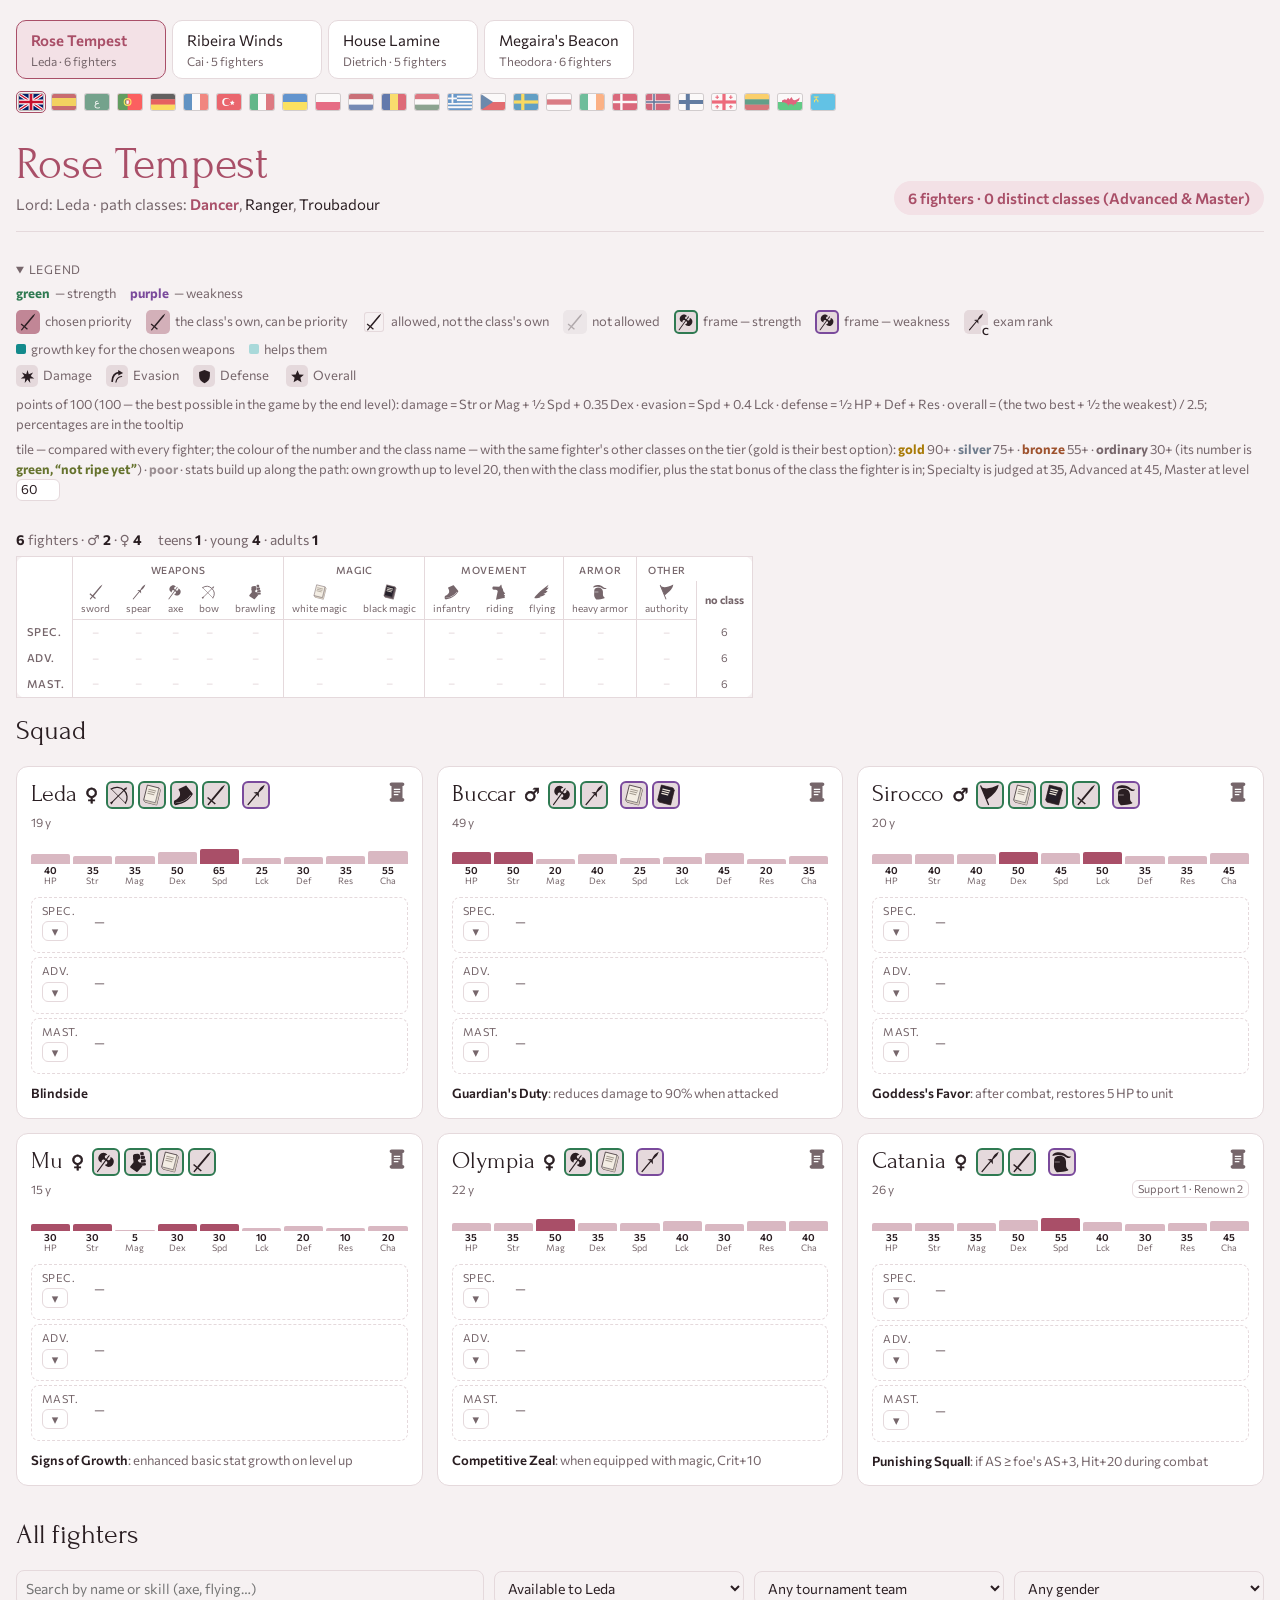
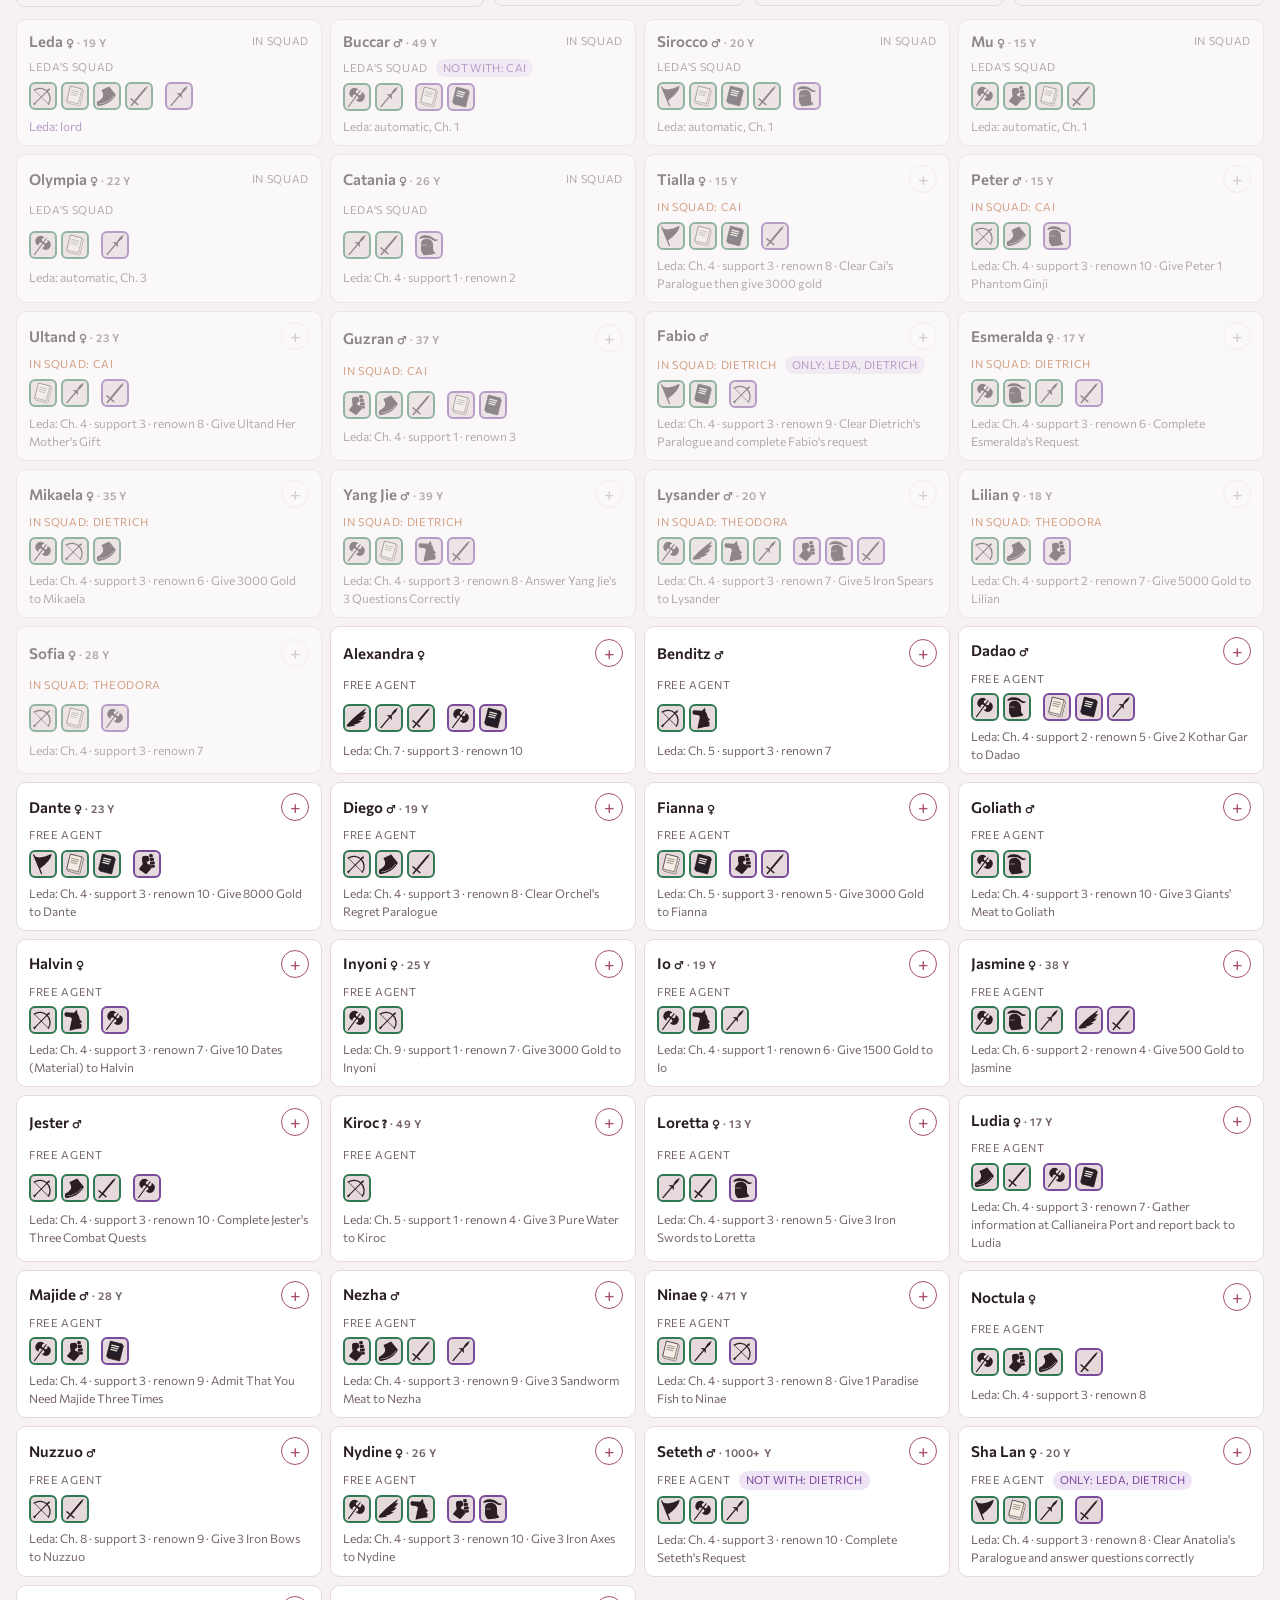
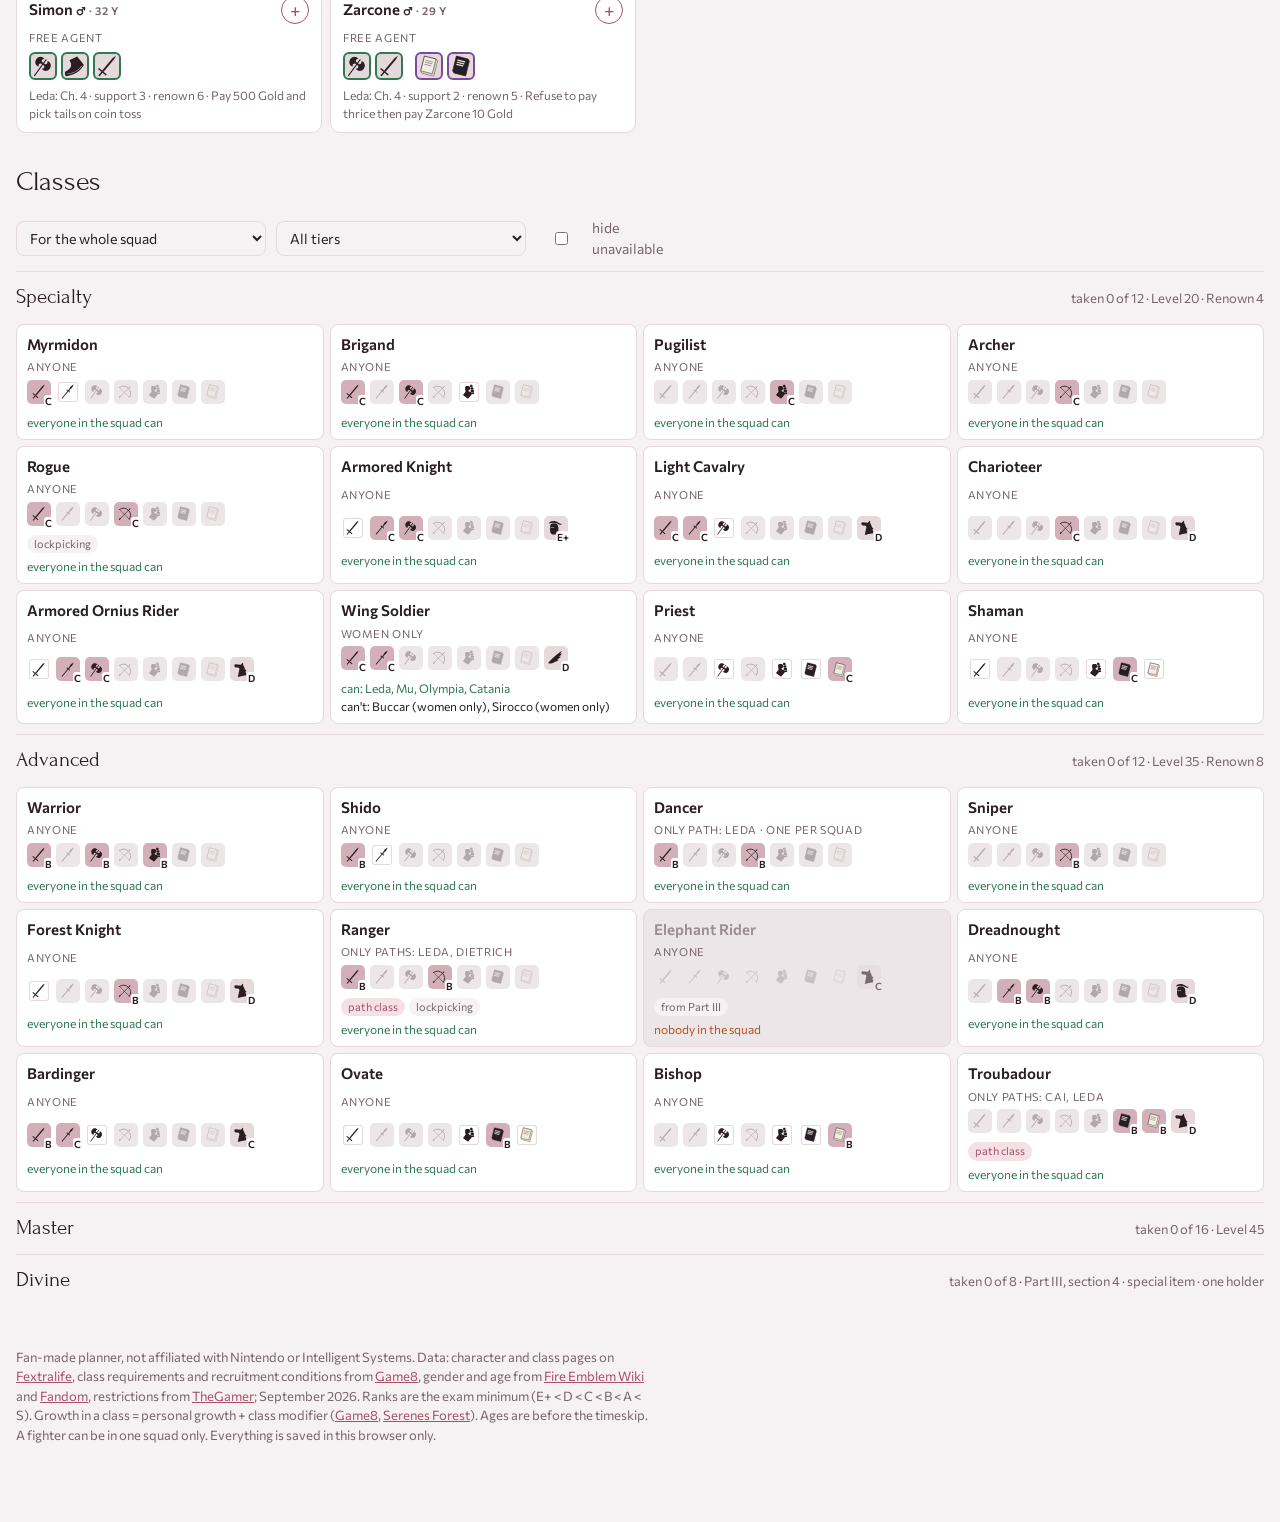
==== index.html @ f5171e79 "Fire Emblem: Fortune's Weave planner Single-page fan planner for squads, class paths and skills.  - " ====
<!doctype html>
<html lang="en">
<head>
<meta charset="utf-8">
<meta name="viewport" content="width=device-width, initial-scale=1">
<title>Heroic Games · squad planner</title>
<meta name="description" content="Fan-made squad and class planner for Fire Emblem: Fortune's Weave — four lords' squads, recruitment conditions, class paths, skill ranks and growth rates.">
<link rel="preconnect" href="https://fonts.googleapis.com">
<link rel="preconnect" href="https://fonts.gstatic.com" crossorigin>
<link rel="stylesheet" href="https://fonts.googleapis.com/css2?family=Forum&family=Commissioner:wght@400;500;600&display=swap">
<style>
:root{
  color-scheme:light;
  --ground:#F6F1F2; --surface:#FFFFFF; --ink:#2A1E22; --muted:#76666B; --line:#E5D9DC;
  --accent:#A94F68; --accent-soft:#F3E1E6; --plus:#2F7A52; --plus-soft:#E2F1E8;
  --minus:#7A4A9C; --minus-soft:#EEE4F5; --warn:#B4541E; --warn-soft:#FBE9DE; --bar:#D9B8C2;
  --block:#9A8E92; --block-soft:#ECE6E8; --rel:#138A8C; --rel-soft:#A9D9DA; --gold:#A87A06; --silver:#6F7C8C; --bronze:#9E522E; --unripe:#66732E;
  --display:"Forum","Palatino Linotype",Georgia,serif;
  --body:"Commissioner","Segoe UI",system-ui,sans-serif;
}
@media (prefers-color-scheme: dark){
  :root{
    color-scheme:dark;
    --ground:#1A1417; --surface:#241C20; --ink:#F1E7EA; --muted:#A8979C; --line:#3A2E33;
    --accent:#DC8CA2; --accent-soft:#3A2530; --plus:#7FCB9D; --plus-soft:#1F3328;
    --minus:#C39BE3; --minus-soft:#2F2438; --warn:#F0A172; --warn-soft:#3A2519; --bar:#6E4655;
    --block:#6F6468; --block-soft:#211A1D; --rel:#5FCFCD; --rel-soft:#2C6667; --gold:#EAC45A; --silver:#C4CEDA; --bronze:#D98A63; --unripe:#9CA65A;
  }
}
/* lord colours: Rose Tempest rose, Ribeira Winds blue, House Lamine black-grey, Megaira's Beacon gold */
body[data-lord="cai"]{--accent:#3F6FA8;--accent-soft:#E0EAF5;--bar:#B7CAE2}
body[data-lord="die"]{--accent:#4A4A55;--accent-soft:#E6E4E8;--bar:#C3C0C8}
body[data-lord="the"]{--accent:#A67A1A;--accent-soft:#F6ECD6;--bar:#E3CD98}
@media (prefers-color-scheme: dark){
  body[data-lord="cai"]{--accent:#8DB4E6;--accent-soft:#1E2B3B;--bar:#3F5878}
  body[data-lord="die"]{--accent:#C8C4D2;--accent-soft:#2A282F;--bar:#55525E}
  body[data-lord="the"]{--accent:#E5C06A;--accent-soft:#352B17;--bar:#6E5A2C}
}
*{box-sizing:border-box}
body{margin:0;background:var(--ground);color:var(--ink);font-family:var(--body);font-size:15px;line-height:1.5}
.wrap{max-width:1600px;margin:0 auto;padding-inline:16px;padding-block:20px 64px;display:grid;gap:28px}
.topbar{display:flex;justify-content:space-between;align-items:flex-start;gap:12px;flex-wrap:wrap}
/* language: one flag per language, the current one framed */
.lang{display:flex;flex-wrap:wrap;gap:3px;justify-content:flex-end}
@media (max-width:600px){.lang{justify-content:flex-start}}
.lang button{padding:2px;border:1.5px solid transparent;border-radius:5px;background:transparent;line-height:0;opacity:.6}
.lang button:hover{opacity:1}
.lang button.on{border-color:var(--accent);opacity:1}
.lang svg{width:24px;height:16px;display:block;border-radius:2px;box-shadow:0 0 0 1px rgba(0,0,0,.25)}
.tabs{display:flex;flex-wrap:wrap;gap:6px}
.tabs button{display:grid;gap:0;text-align:left;padding:8px 14px;border-radius:10px;min-width:150px}
.tabs button small{color:var(--muted);font-size:12px}
.tabs button.on{border-color:var(--accent);background:var(--accent-soft)}
.tabs button.on span{color:var(--accent);font-weight:600}
header{display:flex;flex-wrap:wrap;align-items:flex-end;justify-content:space-between;gap:16px;border-bottom:1px solid var(--line);padding-bottom:16px}
h1{font-family:var(--display);font-weight:400;font-size:46px;line-height:1;margin:0;color:var(--accent)}
.sub{color:var(--muted);margin:6px 0 0}
h2{font-family:var(--display);font-weight:400;font-size:28px;margin:0 0 14px}
.meter{font-variant-numeric:tabular-nums;font-weight:600;padding:6px 14px;border-radius:999px;background:var(--accent-soft);color:var(--accent)}
button{font:inherit;cursor:pointer;border-radius:8px;border:1px solid var(--line);background:var(--surface);color:var(--ink);padding:6px 12px}
button:hover{border-color:var(--accent)}
button:disabled{cursor:default;opacity:.55}
button.ghost{border-color:transparent;background:transparent;color:var(--muted);padding:2px 6px}
button:focus-visible,input:focus-visible,select:focus-visible,summary:focus-visible,[data-main]:focus-visible{outline:2px solid var(--accent);outline-offset:2px}
input,select{font:inherit;font-size:14px;color:var(--ink);background:var(--ground);border:1px solid var(--line);border-radius:8px;padding:7px 9px;width:100%}
svg.ic{width:16px;height:16px;flex:none;vertical-align:-3px;fill:currentColor}
.legend{font-size:13px;color:var(--muted)} .legend .lg{display:flex;flex-wrap:wrap;gap:6px 14px;margin-top:6px}
.legend summary{cursor:pointer;font-size:12px;letter-spacing:.06em;text-transform:uppercase;width:max-content}
.legend span{display:inline-flex;align-items:center;gap:5px}
.legend span.ln{display:block;flex-basis:100%}
/* tooltip card: short lines, the first one is the headline */
.tip{position:fixed;z-index:50;max-width:250px;padding:8px 11px;border-radius:9px;background:var(--surface);color:var(--ink);
  border:1px solid var(--line);box-shadow:0 8px 24px rgba(0,0,0,.35);font-size:12px;line-height:1.45;white-space:pre-line;pointer-events:none}
.tip::first-line{font-weight:600}
.legend{--host:var(--ground)} #endLv{width:3.4em;padding:0 4px;font:inherit;color:var(--ink);background:var(--surface);border:1px solid var(--line);border-radius:6px} .legend span.lt{display:flex;flex-wrap:wrap;gap:8px 14px}

/* up to four cards a row on a wide screen, fewer as it narrows */
.team{display:grid;grid-template-columns:repeat(auto-fill,minmax(max(320px,calc((100% - 42px)/4)),1fr));gap:14px}
.card{background:var(--surface);border:1px solid var(--line);border-radius:12px;padding:14px;display:grid;gap:10px;align-content:start}
.card.dup,.card.bad{border-color:var(--warn)}
.c-name{font-family:var(--display);font-size:24px;line-height:1.1}
.c-meta{display:flex;flex-wrap:wrap;align-items:center;gap:8px}
.tag{font-size:11px;letter-spacing:.06em;text-transform:uppercase;color:var(--muted)}
.tag.lock{color:var(--warn)}
.tag.uniq{color:var(--minus);background:var(--minus-soft);padding:1px 7px;border-radius:999px;letter-spacing:.03em}
.sx{display:inline-flex;border:1px solid var(--line);border-radius:999px;overflow:hidden}
.sx button{border:0;border-radius:0;padding:1px 9px;font-size:13px;background:transparent;color:var(--muted)}
.sx button.on{background:var(--accent-soft);color:var(--accent);font-weight:600}
.chips{display:flex;flex-wrap:wrap;gap:4px}
.chip{display:inline-flex;align-items:center;gap:4px;font-size:12px;padding:2px 8px;border-radius:999px}
.chip.p{background:var(--plus-soft);color:var(--plus)}
.chip.m{background:var(--minus-soft);color:var(--minus)}
.chip.n{background:var(--ground);color:var(--muted)}
.c-top{display:flex;justify-content:space-between;align-items:flex-start;gap:8px}
.c-line{display:flex;flex-wrap:wrap;align-items:baseline;gap:4px 8px;min-width:0}
.c-sx{font-size:18px;line-height:1;font-weight:700;-webkit-text-stroke:.6px currentColor;color:var(--ink)}
.c-age{font-size:12px;color:var(--muted);font-variant-numeric:tabular-nums}
.c-right{display:flex;align-items:center;gap:8px;flex:none}
button.round{width:28px;height:28px;padding:0;border-radius:50%;font-size:18px;line-height:1;display:inline-grid;place-items:center;flex:none;color:var(--muted)}
button.round:hover:not(:disabled){color:var(--accent)}
button.round.add{color:var(--accent);border-color:var(--accent)}
.c-rec{font-size:11px;color:var(--muted);font-variant-numeric:tabular-nums;border:1px solid var(--line);border-radius:6px;padding:0 5px;cursor:help;white-space:nowrap}
/* second head line: age (and home squad) on the left, what recruiting takes on the right */
.c-sub{display:flex;flex-wrap:wrap;align-items:center;gap:4px 8px;margin-top:-6px;min-height:18px}
.c-sub .c-rec{margin-inline-start:auto}
[dir=rtl] .topbar{direction:ltr} [dir=rtl] .topbar .tabs button{unicode-bidi:plaintext}

.tstats{display:grid;gap:6px;margin-bottom:12px;font-size:14px;color:var(--muted)}
.tstats b{color:var(--ink);font-variant-numeric:tabular-nums}
.ts-head{display:flex;flex-wrap:wrap;gap:4px 16px}
.ts-tbl{overflow-x:auto}
.ts-tbl table{border-collapse:collapse;font-size:13px;font-variant-numeric:tabular-nums;background:var(--surface);border:1px solid var(--line);border-radius:10px}
.ts-tbl th,.ts-tbl td{padding:3px 8px;text-align:center;white-space:nowrap}
.ts-tbl th.gh{font-size:10px;letter-spacing:.06em;text-transform:uppercase;font-weight:500;color:var(--muted);border-left:1px solid var(--line);padding-top:6px}
.ts-tbl th.sk-h{font-weight:400;font-size:11px;color:var(--muted);border-bottom:1px solid var(--line)}
.ts-tbl th.sk-h span{display:block;font-size:10px}
.ts-tbl .gs{border-left:1px solid var(--line)}
.ts-tbl th.st{text-align:left;font-size:11px;letter-spacing:.04em;text-transform:uppercase;font-weight:500;color:var(--muted);padding-left:10px}
.ts-tbl td b{color:var(--ink);font-size:14px}
.ts-tbl td .pr{color:var(--accent);font-weight:600;font-size:14px}
.ts-tbl td.z{color:var(--line)}
.ts-tbl .nc{border-left:1px solid var(--line);font-size:11px;color:var(--muted)}

/* skill tiles: the fill is what the class does with the weapon (priority / allowed / not allowed),
   the frame is the fighter's own leaning (strength / weakness), the corner badge is the exam rank */
.sk-t{position:relative;width:24px;height:24px;flex:none;box-sizing:border-box;border:2px solid transparent;border-radius:5px;
  background:var(--line);color:var(--ink);display:inline-flex;align-items:center;justify-content:center}
.sk-t svg.ic{width:18px;height:18px;vertical-align:0}
.sk-t.own{background:color-mix(in srgb,var(--accent) 30%,var(--line))}
.sk-t.pr{background:color-mix(in srgb,var(--accent) 60%,var(--line))}
.sk-t.na{background:var(--block-soft)}
/* allowed but not the class's own: an empty tile, only a thin outline (unless a leaning frame is already there) */
.sk-t.al{background:transparent}
.sk-t.al:not(.up):not(.dn){box-shadow:inset 0 0 0 1px var(--line)}
.sk-t.na svg.ic{opacity:.3}
.sk-t.up{border-color:var(--plus)} .sk-t.dn{border-color:var(--minus)}
/* a leaning the class can't use anyway: keep the frame, but quiet */
.sk-t.na.up{border-color:color-mix(in srgb,var(--plus) 35%,transparent)}
.sk-t.na.dn{border-color:color-mix(in srgb,var(--minus) 35%,transparent)}
/* the fighter's leanings in the card head: large tiles, no words (the tooltip names them) */
.c-apt{display:inline-flex;align-items:center;gap:4px;flex-wrap:nowrap;align-self:center}
.c-apt .sk-t{width:28px;height:28px;border-radius:6px}
.c-apt .sk-t svg.ic{width:22px;height:22px}
.c-apt i.gap{width:4px}
.c-apt.none{font-size:12px;color:var(--muted)}
.c-story{display:inline-flex;color:var(--muted);cursor:help} .c-story svg{width:22px;height:22px;fill:currentColor}
.sxb{font-weight:700;-webkit-text-stroke:.4px currentColor;color:var(--ink);letter-spacing:0}
.sk-t[data-main]{cursor:pointer}
.sk-t[data-main]:hover{filter:brightness(1.15)}
.sk-r{position:absolute;right:-4px;bottom:-5px;padding:0 1px;border-radius:3px;background:var(--host,var(--surface));
  color:var(--ink);font:600 10px/12px var(--body);font-style:normal;font-variant-numeric:tabular-nums}
.path{display:grid;gap:4px}
button.clear-all{justify-self:end;font-size:12px;margin-top:-4px}
button.clear-all:hover{color:var(--warn)}
.stage{background:var(--ground);border-radius:8px;padding:5px 6px 5px 10px}
.stage.empty{background:transparent;border:1px dashed var(--line)}
.stage.open{outline:1px solid var(--accent)}
.stage.clash{background:var(--warn-soft);outline:1px solid var(--warn)}
.stage.clash .st-note .warn{font-weight:600}
.st-row{display:grid;grid-template-columns:44px 1fr;align-items:center;gap:8px;min-height:28px}
.st-l{display:grid;justify-items:start;gap:2px}
.st-t{font-size:11px;letter-spacing:.04em;text-transform:uppercase;color:var(--muted);cursor:help}
.st-v{display:flex;flex-wrap:wrap;align-items:baseline;gap:2px 10px;min-width:0;font-size:14px}
.st-v b{font-weight:600}
.st-v .req{flex-basis:100%;margin-top:3px}
.st-v .muted{color:var(--muted)}
button.pick{width:26px;height:20px;padding:0;border-radius:6px;display:grid;place-items:center;font-size:13px;color:var(--muted);transition:transform .15s}
.stage.open button.pick{transform:rotate(180deg);color:var(--accent);border-color:var(--accent)}
.st-note{padding-left:52px;display:grid;gap:2px;font-size:12px}
.st-note .rs i{font-size:10px}
.drawer{margin-top:6px;max-height:320px;overflow-y:auto;display:grid;gap:3px;padding-right:2px;animation:slide .15s ease-out}
@keyframes slide{from{opacity:0;transform:translateY(-4px)}to{opacity:1;transform:none}}
@media (prefers-reduced-motion: reduce){.drawer{animation:none}button.pick{transition:none}}
.opt{display:grid;grid-template-columns:1fr auto;gap:0 8px;text-align:left;padding:5px 8px;border-radius:6px;font-size:13px;background:var(--surface)}
.opt .o-n{font-weight:600}
.opt .o-r{grid-column:1/-1;margin-top:5px}
.opt .o-x{grid-column:1/-1;font-size:11px}
.opt.weak .o-n{color:var(--minus)}
.opt.rec{border-color:var(--plus);background:var(--plus-soft)}
.opt.rec .o-n{color:var(--plus)}
.opt.rec .o-n::after{content:"  ★";font-size:11px}
.rec-h{font-size:11px;color:var(--plus);padding:0 2px 2px}
.opt.taken{opacity:.55}
.opt:disabled{cursor:not-allowed}
.opt.on{border-color:var(--accent);background:var(--accent-soft)}
/* main damage stat growth in the class: ≤40% dimmed but selectable, ≥65% gold name */
/* five levels of a rating: gold, silver, bronze, ordinary (no class), poor */
.stage.rb-gold .st-v > b,.opt.rb-gold .o-n{color:var(--gold)}
.stage.rb-silver .st-v > b,.opt.rb-silver .o-n{color:var(--silver)}
.stage.rb-bronze .st-v > b,.opt.rb-bronze .o-n{color:var(--bronze)}
.stage.rb-poor .st-v > b,.opt.rb-poor .o-n{color:var(--block)}
.stage.rb-ord .st-v > b,.opt.rb-ord .o-n{color:var(--unripe)}
.opt.rb-gold{box-shadow:inset 3px 0 0 var(--gold)} .opt.rb-silver{box-shadow:inset 3px 0 0 var(--silver)} .opt.rb-bronze{box-shadow:inset 3px 0 0 var(--bronze)}
/* rating tiles: damage, evasion, defense, overall; the number sits in the corner like a skill rank */
.rt{display:inline-flex;align-items:center;gap:7px;padding:0 6px 5px 0;align-self:center}
.rt-t{position:relative;width:22px;height:22px;flex:none;border-radius:5px;background:var(--line);color:var(--ink);display:inline-flex;align-items:center;justify-content:center}
.rt-t svg{width:15px;height:15px;fill:currentColor}
.rt-t.rt-o{margin-left:3px}
.rt-t.rb-gold{background:color-mix(in srgb,var(--gold) 45%,var(--line))}
.rt-t.rb-silver{background:color-mix(in srgb,var(--silver) 40%,var(--line))}
.rt-t.rb-bronze{background:color-mix(in srgb,var(--bronze) 45%,var(--line))}
.rt-t.rb-poor{background:var(--block-soft)} .rt-t.rb-poor svg{opacity:.35}
.sk-r.pb-gold{color:var(--gold)} .sk-r.pb-silver{color:var(--silver)}
/* an ordinary number is swamp green — "not ripe yet" — so it can't be taken for silver */
.sk-r.pb-ord{color:var(--unripe)} .sk-r.pb-bronze{color:var(--bronze)} .sk-r.pb-poor{color:var(--block)}
.rt.sm .rt-t{width:19px;height:19px} .rt.sm .rt-t svg{width:13px;height:13px} .rt.sm{gap:6px}
.opt.clear{color:var(--muted);grid-template-columns:1fr}
.prog{display:grid;gap:6px}
.sk{display:grid;grid-template-columns:108px 1fr 22px;align-items:end;gap:8px;font-size:13px}
.sk-n{display:inline-flex;align-items:center;gap:4px;white-space:nowrap;padding-bottom:2px}
.sk.p .sk-n,.sk.p .sk-g{color:var(--plus)} .sk.m .sk-n,.sk.m .sk-g{color:var(--minus)}
.sk-g{text-align:center;font-weight:600;padding-bottom:2px}
.track{display:grid;grid-template-columns:repeat(6,minmax(0,1fr));gap:2px}
.seg{position:relative;display:grid;grid-template-rows:12px 6px 12px;text-align:center}
.seg::before{content:"";grid-row:2;background:var(--line);border-radius:2px}
.seg.on::before{background:var(--accent)}
.sk.m .seg.on::before{background:var(--minus)}
.seg em{grid-row:1;font-style:normal;font-size:9px;line-height:12px;color:var(--ink);white-space:nowrap;overflow:visible}
.seg i{grid-row:3;font-style:normal;font-size:9px;line-height:12px;color:var(--muted)}
.ability{font-size:13px;color:var(--muted)}
.ability b{color:var(--ink);font-weight:600}
.fit{font-size:13px;display:grid;gap:2px}
.good{color:var(--plus)} .warn{color:var(--warn)}
.grow{display:grid;grid-template-columns:repeat(9,1fr);gap:3px;align-items:end;height:46px}
.g{display:grid;grid-template-rows:1fr auto;height:100%;text-align:center;font-size:9px;line-height:1.2;color:var(--muted);font-variant-numeric:tabular-nums}
.g i{display:block;align-self:end;background:var(--bar);border-radius:2px 2px 0 0}
.g i.hi{background:var(--accent)}
/* growth stats that matter for the chosen weapons: direct teal, indirect pale teal (teal is no lord's colour) */
.g i.rd{background:var(--rel)} .g i.ri{background:var(--rel-soft)}
.g.gd span{color:var(--rel)} .g.gd span b{color:var(--rel)}
.legend i.sw-rd,.legend i.sw-ri{display:inline-block;width:10px;height:10px;border-radius:2px}
.legend i.sw-rd{background:var(--rel)} .legend i.sw-ri{background:var(--rel-soft)}
.g span b{display:block;font-weight:600;color:var(--ink);font-size:10px}
.grow.cg{height:38px;margin-top:6px}
.g em{display:block;font-style:normal;font-size:9px;color:var(--muted)}
.g em.up{color:var(--plus)} .g em.dn{color:var(--minus)}
.lbl{font-size:11px;letter-spacing:.06em;text-transform:uppercase;color:var(--muted)}

.tools{display:flex;flex-wrap:wrap;gap:10px;margin-bottom:12px;align-items:center}
.tools input{flex:1 1 220px;width:auto}
.tools select{flex:0 1 250px;width:auto}
.tools label{display:inline-flex;align-items:center;gap:6px;font-size:14px;color:var(--muted);cursor:pointer}
.tools label input{width:auto}
.pool{display:grid;grid-template-columns:repeat(auto-fill,minmax(270px,1fr));gap:8px}
.row{background:var(--surface);border:1px solid var(--line);border-radius:10px;padding:10px 12px;display:grid;gap:6px}
.row.in{opacity:.5}
.r-head{display:flex;justify-content:space-between;align-items:center;gap:8px}
.r-name{font-weight:600}
.join{font-size:12px;color:var(--muted)}
.join.no{color:var(--minus)}

details.tier{border-top:1px solid var(--line);padding-block:10px}
details.tier summary{cursor:pointer;display:flex;justify-content:space-between;gap:12px;flex-wrap:wrap;align-items:baseline}
details.tier summary b{font-family:var(--display);font-weight:400;font-size:21px}
details.tier summary span{color:var(--muted);font-size:13px;font-variant-numeric:tabular-nums}
.cls{display:grid;grid-template-columns:repeat(auto-fill,minmax(260px,1fr));gap:6px;margin-top:10px}
.cl{border:1px solid var(--line);border-radius:8px;padding:8px 10px;display:grid;gap:4px;background:var(--surface)}
.cl.used{border-color:var(--accent);background:var(--accent-soft)}
.cl.st-block{background:var(--block-soft);color:var(--block)}
.cl.st-block .req{opacity:.6}
.cl .t{font-weight:600}
/* a tile row always stays on one line: tiles shrink a little when the row is narrow */
.req{display:grid;grid-auto-flow:column;grid-auto-columns:minmax(0,24px);justify-content:start;align-items:center;gap:5px;
  padding:0 5px 5px 0;min-width:0;box-sizing:border-box}
.req .sk-t{width:100%;height:auto;min-width:0;min-height:0;aspect-ratio:1}
/* the icon is placed against the tile box itself, so its size never depends on the row layout */
.req .sk-t svg.ic{position:absolute;inset:0;margin:auto;width:76%;height:76%}
.stage{--host:var(--ground)} .cl,.opt{--host:var(--surface)} .cl.used,.opt.on{--host:var(--accent-soft)}
.cl.st-block{--host:var(--block-soft)} .opt.rec{--host:var(--plus-soft)}
.rs{display:flex;flex-wrap:wrap;gap:4px}
.rs i{font-style:normal;font-size:11px;padding:1px 7px;border-radius:999px;background:var(--warn-soft);color:var(--warn)}
.rs i.soft{background:var(--ground);color:var(--muted)}
.rs i.mine{background:var(--accent-soft);color:var(--accent)}
.sub .rc-ex{color:var(--accent);font-weight:600}
.sub .rc-un{color:var(--ink)}
.cl .who{font-size:12px;color:var(--accent);font-weight:600}
.cl .why{font-size:12px}
.src{color:var(--muted);font-size:13px;max-width:80ch}
.src a{color:var(--accent)}
</style>
</head>
<body data-lord="leda">
<svg width="0" height="0" style="position:absolute" aria-hidden="true"><symbol id="i-sw" viewBox="0 0 24 24"><path d="M 21.75 0.70 L 19.76 4.66 L 8.35 18.26 L 6.79 16.95 L 18.20 3.35Z M 3.33 14.06 L 11.79 21.15 L 10.71 22.44 L 2.25 15.35Z M 5.89 18.39 L 7.08 19.39 L 4.15 22.88 C 3.84 23.25 3.33 23.30 3.01 23.02 C 2.70 22.76 2.65 22.24 2.96 21.88Z"/></symbol><symbol id="i-sp" viewBox="0 0 24 24"><path d="M 21.56 0.70 C 20.87 2.66 20.09 4.54 19.00 5.84 C 17.91 7.14 16.69 8.02 15.56 8.98 L 14.45 8.05 C 15.20 6.77 15.86 5.42 16.95 4.11 C 18.04 2.81 19.77 1.72 21.56 0.70Z M 15.07 9.20 L 15.18 14.36 L 13.04 11.62Z M 14.33 8.57 L 9.23 9.36 L 12.30 10.99Z M 14.60 7.85 L 15.72 8.79 L 3.86 22.94 C 3.54 23.30 3.12 23.26 2.84 23.02 C 2.56 22.79 2.44 22.36 2.74 22.00Z"/></symbol><symbol id="i-ax" viewBox="0 0 24 24"><path d="M 13.99 6.05 L 14.90 6.71 L 3.17 22.86 C 2.97 23.15 2.61 23.20 2.35 23.03 C 2.11 22.84 2.05 22.48 2.26 22.20Z M 12.29 8.46 L 11.02 7.54 C 10.17 6.07 11.15 4.42 13.48 4.18 C 11.67 1.36 7.35 0.80 4.80 4.31 C 2.25 7.82 4.12 11.74 7.35 12.60 C 6.87 10.32 8.13 8.87 9.80 9.23 L 11.07 10.15Z M 13.13 9.08 L 14.40 9.99 C 16.07 10.35 17.33 8.91 16.85 6.62 C 20.08 7.47 21.95 11.41 19.40 14.92 C 16.86 18.43 12.54 17.87 10.73 15.05 C 13.05 14.81 14.03 13.16 13.18 11.68 L 11.91 10.76Z M 16.08 4.13 L 15.48 6.28 L 15.08 6.84 L 13.82 5.92 L 14.23 5.37Z"/></symbol><symbol id="i-bo" viewBox="0 0 24 24"><path d="M2.4 5.4A11.2 11.2 0 0 1 17.9 20.9" fill="none" stroke="currentColor" stroke-width="1.35" stroke-linecap="round"/><path d="M2.4 5.4L17.9 20.9" fill="none" stroke="currentColor" stroke-width="0.8" stroke-linecap="round"/><path d="M3.2 20.1L17.6 5.7" fill="none" stroke="currentColor" stroke-width="1.1"/><path d="M19.8 3.5L18.6 6.9L16.4 4.7Z M0.96 20.36L3.75 18.91L4.39 19.55L2.94 22.34Z"/></symbol><symbol id="i-br" viewBox="0 0 24 24"><path d="M 8.62 3.34 L 11.56 3.03 C 12.85 2.90 14.02 3.84 14.14 5.13 L 14.35 7.09 C 14.49 8.38 13.54 9.55 12.26 9.68 L 9.32 9.99 C 8.03 10.13 6.86 9.18 6.73 7.89 L 6.52 5.94 C 6.38 4.64 7.33 3.48 8.62 3.34Z"/><path d="M 6.68 7.50 L 11.58 6.98 L 11.86 9.72 C 12.07 11.68 13.15 12.56 14.52 12.41 L 15.88 12.27 L 16.28 15.98 L 16.93 16.51 L 11.80 22.39 C 11.37 22.93 10.68 23.00 10.14 22.56 L 3.86 18.28 C 3.32 17.84 3.25 17.16 3.69 16.62 L 7.20 12.39Z"/><path d="M 15.13 1.28 L 17.18 1.06 C 17.66 1.00 18.10 1.35 18.16 1.85 L 18.36 3.80 C 18.41 4.28 18.06 4.72 17.57 4.77 L 15.52 4.98 C 15.03 5.04 14.60 4.69 14.55 4.20 L 14.34 2.24 C 14.29 1.76 14.65 1.32 15.13 1.28Z M 15.58 5.57 L 18.51 5.27 C 18.99 5.22 19.43 5.57 19.48 6.05 L 19.65 7.62 C 19.70 8.10 19.35 8.54 18.86 8.59 L 15.92 8.90 C 15.44 8.95 15.01 8.59 14.95 8.11 L 14.79 6.55 C 14.74 6.06 15.10 5.62 15.58 5.57Z M 15.99 9.49 L 19.42 9.12 C 19.90 9.07 20.33 9.43 20.39 9.91 L 20.55 11.48 C 20.61 11.97 20.25 12.40 19.76 12.45 L 16.34 12.81 C 15.86 12.86 15.41 12.51 15.36 12.02 L 15.21 10.46 C 15.15 9.98 15.50 9.54 15.99 9.49Z M 16.21 13.42 L 19.63 13.06 C 20.11 13.01 20.55 13.36 20.61 13.84 L 20.70 14.83 C 20.75 15.31 20.40 15.75 19.92 15.80 L 16.49 16.16 C 16.01 16.20 15.57 15.85 15.52 15.37 L 15.41 14.39 C 15.36 13.91 15.72 13.47 16.21 13.42Z"/></symbol><symbol id="i-wm" viewBox="0 0 24 24"><path d="M6.97 1.16 L19.59 4.31 L21.04 6.73 L17.03 22.84 L4.41 19.69 L2.96 17.27 Z" fill="#F3EDE3" stroke="currentColor" stroke-width="0.8" stroke-linejoin="round"/><path d="M2.96 17.27 L15.57 20.41 L19.59 4.31 L21.04 6.73 L17.03 22.84 L4.41 19.69 Z" fill="#D6CCBF"/><path d="M2.96 17.27 L15.57 20.41 L19.59 4.31" fill="none" stroke="#5F5760" stroke-width="0.7" stroke-linejoin="round"/><path d="M8.53 5.66 L16.10 7.54 M7.97 7.91 L15.03 9.67 M7.41 10.17 L13.97 11.80" fill="none" stroke="#A39A8F" stroke-width="1.1" stroke-linecap="round"/></symbol><symbol id="i-bm" viewBox="0 0 24 24"><path d="M6.97 1.16 L19.59 4.31 L21.04 6.73 L17.03 22.84 L4.41 19.69 L2.96 17.27 Z" stroke="currentColor" stroke-width="0.8" stroke-linejoin="round"/><path d="M7.70 2.54 L18.30 5.18 L14.84 19.03 L4.25 16.39 Z" fill="#241F29" stroke="#241F29" stroke-width="0.4" stroke-linejoin="round"/><path d="M2.96 17.27 L15.57 20.41 L19.59 4.31" fill="none" stroke="#241F29" stroke-width="0.6" stroke-linejoin="round"/><path d="M8.53 5.66 L16.10 7.54 M7.97 7.91 L15.03 9.67 M7.41 10.17 L13.97 11.80" fill="none" stroke="#EDE6DA" stroke-width="1.3" stroke-linecap="round"/></symbol><symbol id="i-au" viewBox="0 0 24 24"><path d="M1.2 2.1 C1.1 1.6 1.5 1.3 1.9 1.3 C2.3 1.3 2.5 1.6 2.6 1.9 L11 22.2 C11.2 22.7 10.9 23.1 10.4 23.1 C10 23.1 9.8 22.9 9.7 22.6 Z"/><path d="M2.2 3.1 C6.2 5.7 12.4 5.5 21.4 0.9 C21 6.4 16.2 11.4 8.4 17.4 Z"/></symbol><symbol id="i-he" viewBox="0 0 24 24"><path fill-rule="evenodd" d="M3.4 9.2 C3.8 6.6 6.4 5.3 9.6 5.3 C13.4 5.3 16.2 7.8 16.4 11.8 L16.4 16 C16.4 17.8 17.4 19.2 19 20.4 L18.6 21.2 C15 22.4 10.4 23.2 6.4 23.1 C4.6 21.6 3.4 19.4 3.2 17 Z M4 11.6 L9.6 11.6 L9.6 12.4 L4 12.4 Z"/><path d="M1.6 5.4 C1.8 2.8 4.6 1.4 8.4 1.4 C11.8 1.4 14.4 2.4 16.2 4 C17.6 5.2 19 6.2 21.8 6 C21.4 7.3 19.8 8 18 7.5 C16.4 7 15.2 6 13.6 5.1 C10.4 3.9 5.6 4 1.6 5.4 Z"/></symbol><symbol id="i-ri" viewBox="0 0 24 24"><path d="M2 3.6 L10.8 4.2 C11.8 3.4 12.8 2 13.6 0.8 C14.4 2 14.8 3.6 14.6 5 C16 6.6 16.8 8.6 17 10.8 L19.8 14.2 L17.6 15.4 L19.6 17.8 L18.8 18.6 L19.2 21 C14.8 21.6 10 22.6 6 23.6 C6.6 19.6 7.8 15 8.6 11 C8.4 9.8 7.4 8.9 5.8 8.7 L2.6 8.5 C1.3 8.4 0.6 7.4 0.6 6 C0.6 4.6 1.1 3.7 2 3.6 Z"/></symbol><symbol id="i-fl" viewBox="0 0 24 24"><path d="M1.4 19 C5.6 14.4 11.8 8.4 21.8 1.2 C21.2 3.2 20.2 4.8 18.8 6 L22 5.4 C20.8 7.6 19.2 9.4 17 10.6 L20.4 10.4 C18.8 12.8 16.6 14.2 14 15 L17.2 15.4 C14.6 17.6 11.4 18.8 8 19.4 L10.2 20.2 C6.8 21.2 3.6 21.6 1.8 21.4 C0.6 21.2 0.4 20 1.4 19 Z"/></symbol><symbol id="i-in" viewBox="0 0 24 24"><path fill-rule="evenodd" d="M6.2 5.4 L13.8 1.8 C14.2 1.6 14.6 1.8 14.8 2.2 L21.2 10 C21.6 10.6 21.6 11.2 21.2 11.8 C18.6 16.2 14.6 19.4 9.6 21.4 L3.8 23 C2.2 23.4 1 22.4 1 21 L1 19.4 C1 18.6 1.4 18.1 2.1 17.8 C4.4 16.8 6.6 15 7.6 12.6 C8 10.8 7.6 8.6 6.6 7.2 C6.2 6.6 6 6 6.2 5.4 Z M19.2 11.6 C16.4 15.6 12.8 18 8.8 19.4 L2.4 20.6 L2.5 21.1 L9 19.9 C13.1 18.5 16.9 16 19.6 12 Z"/></symbol></svg>

<div class="wrap">
  <div class="topbar">
    <nav class="tabs" id="tabs" aria-label="Squads"></nav>
    <div class="lang" role="group" aria-label="Language">
      <button type="button" data-lang="en" title="English" aria-label="English"><svg viewBox="0 0 30 20" aria-hidden="true"><rect width="30" height="20" fill="#012169"/><path d="M0 0 30 20M30 0 0 20" stroke="#fff" stroke-width="4"/><path d="M0 0 30 20M30 0 0 20" stroke="#C8102E" stroke-width="1.6"/><path d="M15 0V20M0 10H30" stroke="#fff" stroke-width="6"/><path d="M15 0V20M0 10H30" stroke="#C8102E" stroke-width="3.4"/></svg></button><button type="button" data-lang="es" title="Español" aria-label="Español"><svg viewBox="0 0 30 20" aria-hidden="true"><rect width="30" height="20" fill="#AA151B"/><rect y="5" width="30" height="10" fill="#F1BF00"/></svg></button><button type="button" data-lang="ar" title="العربية" aria-label="العربية"><svg viewBox="0 0 30 20" aria-hidden="true"><rect width="30" height="20" fill="#1F6F4A"/><text x="15" y="15.5" font-size="13" text-anchor="middle" fill="#fff" font-family="serif">ع</text></svg></button><button type="button" data-lang="pt" title="Português" aria-label="Português"><svg viewBox="0 0 30 20" aria-hidden="true"><rect width="30" height="20" fill="#FF0000"/><rect width="12" height="20" fill="#006600"/><circle cx="12" cy="10" r="4.2" fill="none" stroke="#FFE000" stroke-width="1.4"/><path d="M10.2 7.8H13.8V10.8C13.8 12 12.9 12.8 12 12.8 11.1 12.8 10.2 12 10.2 10.8Z" fill="#fff" stroke="#D00" stroke-width=".6"/></svg></button><button type="button" data-lang="de" title="Deutsch" aria-label="Deutsch"><svg viewBox="0 0 30 20" aria-hidden="true"><rect width="30" height="7" fill="#000"/><rect y="6.6" width="30" height="7" fill="#DD0000"/><rect y="13.3" width="30" height="6.7" fill="#FFCE00"/></svg></button><button type="button" data-lang="fr" title="Français" aria-label="Français"><svg viewBox="0 0 30 20" aria-hidden="true"><rect width="10" height="20" fill="#0055A4"/><rect x="10" width="10" height="20" fill="#fff"/><rect x="20" width="10" height="20" fill="#EF4135"/></svg></button><button type="button" data-lang="tr" title="Türkçe" aria-label="Türkçe"><svg viewBox="0 0 30 20" aria-hidden="true"><rect width="30" height="20" fill="#E30A17"/><circle cx="11.5" cy="10" r="5" fill="#fff"/><circle cx="12.8" cy="10" r="4" fill="#E30A17"/><path d="M22 10 20.6 11.7 21 13.9 19.1 12.9 17.1 13.9 17.6 11.7 16.1 10 18.3 9.7 19.1 7.7 20 9.7Z" fill="#fff"/></svg></button><button type="button" data-lang="it" title="Italiano" aria-label="Italiano"><svg viewBox="0 0 30 20" aria-hidden="true"><rect width="10" height="20" fill="#009246"/><rect x="10" width="10" height="20" fill="#fff"/><rect x="20" width="10" height="20" fill="#CE2B37"/></svg></button><button type="button" data-lang="uk" title="Українська" aria-label="Українська"><svg viewBox="0 0 30 20" aria-hidden="true"><rect width="30" height="10" fill="#0057B7"/><rect y="10" width="30" height="10" fill="#FFD700"/></svg></button><button type="button" data-lang="pl" title="Polski" aria-label="Polski"><svg viewBox="0 0 30 20" aria-hidden="true"><rect width="30" height="10" fill="#fff"/><rect y="10" width="30" height="10" fill="#DC143C"/></svg></button><button type="button" data-lang="nl" title="Nederlands" aria-label="Nederlands"><svg viewBox="0 0 30 20" aria-hidden="true"><rect width="30" height="7" fill="#AE1C28"/><rect y="6.6" width="30" height="7" fill="#fff"/><rect y="13.3" width="30" height="6.7" fill="#21468B"/></svg></button><button type="button" data-lang="ro" title="Română" aria-label="Română"><svg viewBox="0 0 30 20" aria-hidden="true"><rect width="10" height="20" fill="#002B7F"/><rect x="10" width="10" height="20" fill="#FCD116"/><rect x="20" width="10" height="20" fill="#CE1126"/></svg></button><button type="button" data-lang="hu" title="Magyar" aria-label="Magyar"><svg viewBox="0 0 30 20" aria-hidden="true"><rect width="30" height="7" fill="#CE2939"/><rect y="6.6" width="30" height="7" fill="#fff"/><rect y="13.3" width="30" height="6.7" fill="#477050"/></svg></button><button type="button" data-lang="el" title="Ελληνικά" aria-label="Ελληνικά"><svg viewBox="0 0 30 20" aria-hidden="true"><rect y="0.000" width="30" height="2.222" fill="#0D5EAF"/><rect y="2.222" width="30" height="2.222" fill="#fff"/><rect y="4.444" width="30" height="2.222" fill="#0D5EAF"/><rect y="6.667" width="30" height="2.222" fill="#fff"/><rect y="8.889" width="30" height="2.222" fill="#0D5EAF"/><rect y="11.111" width="30" height="2.222" fill="#fff"/><rect y="13.333" width="30" height="2.222" fill="#0D5EAF"/><rect y="15.555" width="30" height="2.222" fill="#fff"/><rect y="17.778" width="30" height="2.222" fill="#0D5EAF"/><rect width="11.11" height="11.11" fill="#0D5EAF"/><rect x="4.44" width="2.22" height="11.11" fill="#fff"/><rect y="4.44" width="11.11" height="2.22" fill="#fff"/></svg></button><button type="button" data-lang="cs" title="Čeština" aria-label="Čeština"><svg viewBox="0 0 30 20" aria-hidden="true"><rect width="30" height="10" fill="#fff"/><rect y="10" width="30" height="10" fill="#D7141A"/><path d="M0 0 15 10 0 20Z" fill="#11457E"/></svg></button><button type="button" data-lang="sv" title="Svenska" aria-label="Svenska"><svg viewBox="0 0 30 20" aria-hidden="true"><rect width="30" height="20" fill="#006AA7"/><rect x="9" width="4" height="20" fill="#FECC02"/><rect y="8" width="30" height="4" fill="#FECC02"/></svg></button><button type="button" data-lang="be" title="Беларуская" aria-label="Беларуская"><svg viewBox="0 0 30 20" aria-hidden="true"><rect width="30" height="20" fill="#fff"/><rect y="6.67" width="30" height="6.67" fill="#C8313E"/></svg></button><button type="button" data-lang="ga" title="Gaeilge" aria-label="Gaeilge"><svg viewBox="0 0 30 20" aria-hidden="true"><rect width="10" height="20" fill="#169B62"/><rect x="10" width="10" height="20" fill="#fff"/><rect x="20" width="10" height="20" fill="#FF883E"/></svg></button><button type="button" data-lang="da" title="Dansk" aria-label="Dansk"><svg viewBox="0 0 30 20" aria-hidden="true"><rect width="30" height="20" fill="#C8102E"/><rect x="9" width="3" height="20" fill="#fff"/><rect y="8.5" width="30" height="3" fill="#fff"/></svg></button><button type="button" data-lang="nb" title="Norsk" aria-label="Norsk"><svg viewBox="0 0 30 20" aria-hidden="true"><rect width="30" height="20" fill="#BA0C2F"/><rect x="8" width="4" height="20" fill="#fff"/><rect y="8" width="30" height="4" fill="#fff"/><rect x="9" width="2" height="20" fill="#00205B"/><rect y="9" width="30" height="2" fill="#00205B"/></svg></button><button type="button" data-lang="fi" title="Suomi" aria-label="Suomi"><svg viewBox="0 0 30 20" aria-hidden="true"><rect width="30" height="20" fill="#fff"/><rect x="8.5" width="5" height="20" fill="#002F6C"/><rect y="7.5" width="30" height="5" fill="#002F6C"/></svg></button><button type="button" data-lang="ka" title="ქართული" aria-label="ქართული"><svg viewBox="0 0 30 20" aria-hidden="true"><rect width="30" height="20" fill="#fff"/><rect x="13" width="4" height="20" fill="#E8112D"/><rect y="8" width="30" height="4" fill="#E8112D"/><path d="M5.8 1.7h1.4v1.6h1.6v1.4h-1.6v1.6h-1.4v-1.6h-1.6v-1.4h1.6z" fill="#E8112D"/><path d="M22.8 1.7h1.4v1.6h1.6v1.4h-1.6v1.6h-1.4v-1.6h-1.6v-1.4h1.6z" fill="#E8112D"/><path d="M5.8 13.7h1.4v1.6h1.6v1.4h-1.6v1.6h-1.4v-1.6h-1.6v-1.4h1.6z" fill="#E8112D"/><path d="M22.8 13.7h1.4v1.6h1.6v1.4h-1.6v1.6h-1.4v-1.6h-1.6v-1.4h1.6z" fill="#E8112D"/></svg></button><button type="button" data-lang="lt" title="Lietuvių" aria-label="Lietuvių"><svg viewBox="0 0 30 20" aria-hidden="true"><rect width="30" height="7" fill="#FDB913"/><rect y="6.6" width="30" height="7" fill="#006A44"/><rect y="13.3" width="30" height="6.7" fill="#C1272D"/></svg></button><button type="button" data-lang="cy" title="Cymraeg" aria-label="Cymraeg"><svg viewBox="0 0 30 20" aria-hidden="true"><rect width="30" height="10" fill="#fff"/><rect y="10" width="30" height="10" fill="#00B140"/><path d="M5 8 8.5 6.6 10.5 7.6 12.5 4.6 14.5 7 16.8 3.8 18.8 7.2 21 7.8 24.2 6.6 27.2 4.4 26.2 8 23.2 10.2 22.2 13 20.2 12.6 19.2 15 18 12.8 14 12.8 12.8 15 11.8 12.4 9.6 11.2 7.4 10.2 5 10.6Z" fill="#D30731"/></svg></button><button type="button" data-lang="crh" title="Qırımtatarca" aria-label="Qırımtatarca"><svg viewBox="0 0 30 20" aria-hidden="true"><rect width="30" height="20" fill="#00A3DD"/><path d="M3.5 3.2H9.5V4.4H7.1V6.3L9.2 7.9V10.4H8V8.5L6.5 7.4 5 8.5V10.4H3.8V7.9L5.9 6.3V4.4H3.5Z" fill="#FFD700"/></svg></button>
    </div>
  </div>

  <header>
    <div>
      <h1 id="teamName"></h1>
      <p class="sub" id="teamSub"></p>
    </div>
    <span class="meter" id="meter"></span>
  </header>

  <div class="legend" id="legend"></div>

  <section>
    <div class="tstats" id="tstats"></div>
    <h2 data-i18n="h_squad"></h2>
    <div class="team" id="team"></div>
  </section>

  <section>
    <h2 data-i18n="h_all"></h2>
    <div class="tools">
      <input id="q" autocomplete="off">
      <select id="filter">
        <option value="avail"></option>
        <option value="free" data-i18n="f_free"></option>
        <option value="all" data-i18n="f_all"></option>
      </select>
      <select id="ttF"></select>
      <select id="sxF">
        <option value="" data-i18n="sx_any"></option>
        <option value="f" data-i18n="sx_f"></option>
        <option value="m" data-i18n="sx_m"></option>
      </select>
    </div>
    <div class="pool" id="pool"></div>
  </section>

  <section>
    <h2 data-i18n="h_classes"></h2>
    <div class="tools">
      <select id="forU"></select>
      <select id="tierF"></select>
      <label><input type="checkbox" id="hideBlocked"> <span data-i18n="hide_blocked"></span></label>
    </div>
    <div id="tiers"></div>
  </section>

  <p class="src" id="srcNote"></p>
</div>

<script>
// ---------- language ----------
// every visible string exists in Ukrainian and English; tr(uk, en) picks the current one
var LANG="en";
// Languages are listed by how many people it is the national language of (the population of the countries and regions
// where it is the nation's own language, e.g. Ireland for Irish, Wales for Welsh, plus the people living abroad), roughly, largest first.
// Ukrainian and English are written in the code as tr("uk","en") pairs; the other languages look the English text up
// in L10N (filled below), falling back to English when a phrase is missing
var LANGS=[["en","English"],["es","Español"],["ar","العربية"],["pt","Português"],["de","Deutsch"],["fr","Français"],["tr","Türkçe"],["it","Italiano"],["uk","Українська"],["pl","Polski"],["nl","Nederlands"],["ro","Română"],["hu","Magyar"],["el","Ελληνικά"],["cs","Čeština"],["sv","Svenska"],["be","Беларуская"],["ga","Gaeilge"],["da","Dansk"],["nb","Norsk"],["fi","Suomi"],["ka","ქართული"],["lt","Lietuvių"],["cy","Cymraeg"],["crh","Qırımtatarca"]];
var L10N={"es":{"en":"en","Leda's squad":"Escuadrón de Leda","Cai's squad":"Escuadrón de Cai","Dietrich's squad":"Escuadrón de Dietrich","Theodora's squad":"Escuadrón de Theodora","Part III":"Parte III","{n} gold":"{n} de oro","other factions":"otras facciones","only: ":"solo: ","not with: ":"excepto: ","not recruitable":"no reclutable","lord":"líder","automatic, Ch. ":"automático, Cap. ","Ch. ":"Cap. "," · support ":" · apoyo "," · renown ":" · renombre ","only on the path of ":"solo en la ruta de ","only on the paths of ":"solo en las rutas de ","Part III only":"solo desde la Parte III","cannot ride or fly":"no puede montar ni volar","women only":"solo mujeres","already taken: ":"ya ocupada: ","women only — set the gender":"solo mujeres — indica el género","no aptitudes listed":"sin aptitudes indicadas","in squad: ":"en escuadrón: ","free agent":"sin escuadrón","only path: ":"solo ruta: ","only paths: ":"solo rutas: ","anyone":"cualquiera"," · one holder in the whole army":" · solo una unidad en todo el ejército"," · one per squad":" · una por escuadrón","path class":"clase de ruta","from Part III":"desde la Parte III","Key of the Diadem + ":"Key of the Diadem + "," · chosen priority":" · prioridad elegida"," · the class's own weapon":" · arma propia de la clase"," · the class can't use it":" · la clase no lo permite"," · allowed, not the class's own":" · permitido, pero no propio de la clase"," · strength":" · punto fuerte"," · weakness":" · punto débil"," · click to change priority":" · clic para cambiar la prioridad","Pt. III":"P. III","Support ":"Apoyo ","Renown ":"Renombre ","Leads to: ":"Lleva a: ","— remove class":"— quitar clase","taken: ":"ocupada: ","path class of ":"clase de la ruta de ","Skill path":"Progreso de habilidades","Damage":"Daño","Evasion":"Evasión","Defense":"Defensa","Overall":"Global","strong magic":"magia fuerte","hits hard":"pega fuerte","weak magic":"magia débil","hits softly":"pega flojo","often hits twice":"suele atacar dos veces","rarely hits twice":"rara vez ataca dos veces","accurate, crits more":"buena puntería, más críticos","misses more":"falla más","foes will often miss":"los enemigos fallarán a menudo","slow, easy to hit":"poca velocidad, fácil de golpear","rarely takes crits":"rara vez recibe críticos","prone to crits":"recibe críticos a menudo","lots of HP":"muchos PV","little HP":"pocos PV","takes weapon hits well":"aguanta bien las armas","weapons hurt":"las armas le hacen daño","magic barely hurts":"la magia apenas le hace daño","magic hurts":"la magia le hace daño","for ":"para "," among all classes of the tier — ":" entre todas las clases de la etapa — ","one of the best":"de las mejores","strong":"fuerte","middling":"regular","weaker":"más débil","among the worst":"de las peores","beats ":"supera al ","% of the tier's options":"% de las opciones de la etapa","No weak spot.":"Sin puntos débiles.","Hits and dodges but can't take a hit — don't leave them under several foes.":"Pega y esquiva, pero no aguanta golpes — evita varios enemigos a la vez.","Hits and takes hits — can go head-on, no need to dodge.":"Pega y aguanta golpes — puede ir de frente, sin esquivar.","Hits little but holds everything — put them in a gap or up front.":"Pega poco, pero lo aguanta todo — para tapar un paso o ir delante.","Strong magic, the rest is weaker — cast from range and pull back.":"Magia fuerte, lo demás más débil — ataca a distancia y retírate.","Hits hard, the rest is weaker — strike and pull back.":"Pega fuerte, lo demás más débil — golpea y retírate.","Dodges well, the rest is weaker — draw the foes' attention.":"Esquiva bien, lo demás más débil — atrae la atención enemiga.","Takes hits, the rest is weaker — stand in front and cover the others.":"Aguanta golpes, lo demás más débil — ve delante y cubre al resto.","Weak in this class — look for another.":"Rinde poco en esta clase — busca otra.","Nothing stands out.":"Nada destaca.","Points assume the best way to this class: ":"Puntos con el mejor camino a esta clase: ","key for: ":"clave para: ","helps: ":"ayuda a: ","Any tournament team":"Cualquier equipo del torneo"," fighters":" unidades","Lord: ":"Líder: "," · path classes: ":" · clases de ruta: ","Available to ":"Disponibles para ","green":"verde","strength":"punto fuerte","purple":"morado","weakness":"punto débil","chosen priority":"prioridad elegida","the class's own, can be priority":"propio de la clase, puede ser prioridad","allowed, not the class's own":"permitido, pero no propio de la clase","not allowed":"no permitido","frame — strength":"marco — punto fuerte","frame — weakness":"marco — punto débil","exam rank":"rango del examen","growth key for the chosen weapons":"crecimiento clave para las armas elegidas","helps them":"les ayuda","points of 100 (100 — the best possible in the game by the end level): damage = Str or Mag + ½ Spd + 0.35 Dex · evasion = Spd + 0.4 Lck · defense = ½ HP + Def + Res · overall = (the two best + ½ the weakest) / 2.5; percentages are in the tooltip":"puntos sobre 100 (100 — lo máximo posible en el juego al nivel final): daño = Fue o Mag + ½ Vel + 0,35 Hab · evasión = Vel + 0,4 Sue · defensa = ½ PV + Def + Res · global = (las dos mejores + ½ la peor) / 2,5; los porcentajes aparecen al pasar el cursor","tile — compared with every fighter; the colour of the number and the class name — with the same fighter's other classes on the tier (gold is their best option): ":"fondo de la casilla — comparado con todas las unidades; color del número y del nombre de la clase — con las demás clases de esa unidad en la etapa (oro es su mejor opción): ","gold":"oro","silver":"plata","bronze":"bronce","ordinary":"común","its number is ":"su número es ","green, “not ripe yet”":"verde, “aún sin madurar”","poor":"pobre"," · stats build up along the path: own growth up to level 20, then with the class modifier, plus the stat bonus of the class the fighter is in; Specialty is judged at 35, Advanced at 45, Master at level ":" · los atributos se acumulan por el camino: crecimiento propio hasta el nivel 20, luego con el modificador de clase, más la bonificación de atributos de la clase actual; Especialidad se evalúa al 35, Avanzada al 45, Suprema al nivel ","End-game level":"Nivel al final del juego","duplicate · main: ":"duplicado · principal: ",": choose class":": elegir clase","Gender":"Género","woman":"mujer","man":"hombre","Story: the game gives you this fighter, it can't be removed":"Historia: el juego te da esta unidad, no se puede quitar","Story fighter":"Unidad de historia","Remove ":"Quitar a ","Remove":"Quitar","Age before the timeskip":"Edad antes del salto temporal"," y":" años"," · elf":" · elfo","age ?":"edad ?"," cannot recruit this fighter":" no puede reclutar esta unidad","Clear classes":"Quitar clases","The squad is empty — add fighters from the list below.":"El escuadrón está vacío — añade unidades de la lista de abajo.","no class":"sin clase"," · priority: ":" · prioridad: ","18 and under":"18 o menos","teens":"adolescentes","young":"jóvenes","adults":"adultos","over 100 years":"más de 100 años","elves":"elfos","unknown":"sin datos"," fighters · ":" unidades · "," distinct classes (Advanced & Master)":" clases distintas (Avanzada y Suprema)","in squad":"en el escuadrón","Already in another squad":"Ya está en otro escuadrón","Taken":"En otro escuadrón","This lord cannot recruit them":"No reclutable en este escuadrón","Unavailable":"No disponible","Add to squad":"Añadir al escuadrón","Add ":"Añadir a ","Nobody found.":"No se encontró a nadie.","For the whole squad":"Para todo el escuadrón","For: ":"Para: ","All tiers":"Todas las etapas"," can't: ":" no puede: "," can":" puede","everyone in the squad can":"todo el escuadrón puede","can: ":"pueden: ","nobody in the squad":"nadie del escuadrón","set gender: ":"indica el género: ","can't: ":"no pueden: ","taken ":"ocupadas "," of ":" de ","Nothing fits here.":"Aquí no encaja nada.","Squad":"Escuadrón","All fighters":"Todas las unidades","Classes":"Clases","Not in any squad yet":"Aún sin escuadrón","Everyone":"Todas las unidades","Any gender":"Cualquier género","♀ Women":"♀ Mujeres","♂ Men":"♂ Hombres","hide unavailable":"ocultar no disponibles","Search by name or skill (axe, flying…)":"Buscar por nombre o habilidad (hacha, vuelo…)","Heroic Games · squad planner":"Heroic Games · planificador de escuadrones","Fan-made planner, not affiliated with Nintendo or Intelligent Systems. Data: character and class pages on <a href=\"https://fortunesweave.wiki.fextralife.com/Characters\" target=\"_blank\" rel=\"noopener\">Fextralife</a>, class requirements and recruitment conditions from <a href=\"https://game8.co/games/Fire-Emblem-Fortunes-Weave/archives/620256\" target=\"_blank\" rel=\"noopener\">Game8</a>, gender and age from <a href=\"https://fireemblemwiki.org/wiki/List_of_characters_in_Fire_Emblem:_Fortune%27s_Weave\" target=\"_blank\" rel=\"noopener\">Fire Emblem Wiki</a> and <a href=\"https://fireemblem.fandom.com/wiki/List_of_characters_in_Fire_Emblem:_Fortune%27s_Weave\" target=\"_blank\" rel=\"noopener\">Fandom</a>, restrictions from <a href=\"https://www.thegamer.com/fire-emblem-fortunes-weave-how-to-change-class/\" target=\"_blank\" rel=\"noopener\">TheGamer</a>; September 2026. Ranks are the exam minimum (E+ &lt; D &lt; C &lt; B &lt; A &lt; S). Growth in a class = personal growth + class modifier (<a href=\"https://game8.co/games/Fire-Emblem-Fortunes-Weave/archives/618974\" target=\"_blank\" rel=\"noopener\">Game8</a>, <a href=\"https://serenesforest.net/fortunes-weave/characters/growth-rates/\" target=\"_blank\" rel=\"noopener\">Serenes Forest</a>). Ages are before the timeskip. A fighter can be in one squad only. Everything is saved in this browser only.":"Planificador hecho por fans, sin relación con Nintendo ni Intelligent Systems. Datos: páginas de personajes y clases de <a href=\"https://fortunesweave.wiki.fextralife.com/Characters\" target=\"_blank\" rel=\"noopener\">Fextralife</a>, requisitos de clase y condiciones de reclutamiento de <a href=\"https://game8.co/games/Fire-Emblem-Fortunes-Weave/archives/620256\" target=\"_blank\" rel=\"noopener\">Game8</a>, género y edad de <a href=\"https://fireemblemwiki.org/wiki/List_of_characters_in_Fire_Emblem:_Fortune%27s_Weave\" target=\"_blank\" rel=\"noopener\">Fire Emblem Wiki</a> y <a href=\"https://fireemblem.fandom.com/wiki/List_of_characters_in_Fire_Emblem:_Fortune%27s_Weave\" target=\"_blank\" rel=\"noopener\">Fandom</a>, restricciones de <a href=\"https://www.thegamer.com/fire-emblem-fortunes-weave-how-to-change-class/\" target=\"_blank\" rel=\"noopener\">TheGamer</a>; septiembre de 2026. Los rangos son el mínimo del examen (E+ &lt; D &lt; C &lt; B &lt; A &lt; S). Crecimiento en una clase = crecimiento personal + modificador de clase (<a href=\"https://game8.co/games/Fire-Emblem-Fortunes-Weave/archives/618974\" target=\"_blank\" rel=\"noopener\">Game8</a>, <a href=\"https://serenesforest.net/fortunes-weave/characters/growth-rates/\" target=\"_blank\" rel=\"noopener\">Serenes Forest</a>). Las edades son de antes del salto temporal. Cada unidad solo puede estar en un escuadrón. Todo se guarda solo en este navegador.","lockpicking":"abrir cerraduras","enhance combat arts 10× → Smyrnos temple caretaker":"mejorar artes de combate 10× → cuidador del templo de Smyrnos","Weapons":"Armas","Magic":"Magia","bm":"bm","Movement":"Movimiento","Armor":"Armadura","Other":"Otros","Beginner":"Novel","Level 5 · Renown 1":"Nivel 5 · Renombre 1","br:D ax:D sw:D":"br:D ax:D sw:D","bo:D sw:D":"bo:D sw:D","ax:D sp:D":"ax:D sp:D","ri:E+ ax:D sp:D":"ri:E+ ax:D sp:D","wm:D bm:D":"wm:D bm:D","Specialty":"Especialidad","Level 20 · Renown 4":"Nivel 20 · Renombre 4","sw:C":"sw:C","ax:C sw:C":"ax:C sw:C","br:C":"br:C","bo:C":"bo:C","he:E+ ax:C sp:C":"he:E+ ax:C sp:C","ri:D sp:C sw:C":"ri:D sp:C sw:C","ri:D bo:C":"ri:D bo:C","ri:D ax:C sp:C":"ri:D ax:C sp:C","wm:C":"wm:C","bm:C":"bm:C","Advanced":"Avanzada","Level 35 · Renown 8":"Nivel 35 · Renombre 8","br:B ax:B sw:B":"br:B ax:B sw:B","sw:B":"sw:B","bo:B":"bo:B","ri:D bo:B":"ri:D bo:B","die":"die","the":"the","he:D ax:B sp:B":"he:D ax:B sp:B","ri:C sp:C sw:B":"ri:C sp:C sw:B","bm:B":"bm:B","wm:B":"wm:B","leda":"leda","Master":"Suprema","Level 45":"Nivel 45","br:A ax:A sw:A":"br:A ax:A sw:A","bo:A":"bo:A","sp:A":"sp:A","he:C ax:A sp:A":"he:C ax:A sp:A","ri:B sp:A sw:A":"ri:B sp:A sw:A","fl:C ax:A sp:A":"fl:C ax:A sp:A","bm:A":"bm:A","wm:A":"wm:A","Divine":"Divina","Part III, section 4 · special item · one holder":"Parte III, sección 4 · objeto especial · solo una unidad","very strong":"muy fuerte","above average":"sobre la media","average":"normal","weak":"débil","Guardian's Duty: reduces damage to 90% when attacked":"Guardian's Duty: reduce al 90% el daño recibido","Goddess's Favor: after combat, restores 5 HP to unit":"Goddess's Favor: tras el combate, recupera 5 PV","Signs of Growth: enhanced basic stat growth on level up":"Signs of Growth: mejor crecimiento de atributos básicos al subir de nivel","Competitive Zeal: when equipped with magic, Crit+10":"Competitive Zeal: con magia equipada, Crítico +10","Punishing Squall: if AS ≥ foe's AS+3, Hit+20 during combat":"Punishing Squall: si su vel. de ataque ≥ la del enemigo +3, Precisión +20 en combate","Tactician's Wit: Rng+1 to combat arts usable on allies":"Tactician's Wit: Alcance +1 en artes de combate que se usan sobre aliados","Steady Aim: Rng+1 when attacking with a bow combat art":"Steady Aim: Alcance +1 al atacar con un arte de combate de arco","Patch Up: after an adjacent ally's combat, restores a little HP to that ally":"Patch Up: tras el combate de un aliado adyacente, le recupera algunos PV","Hot-Headed: grants one of Hit+10, Avo+10 or Crit+10 during combat":"Hot-Headed: otorga Precisión +10, Evasión +10 o Crítico +10 en combate","Dark Calling: inflicts Ddg−5 on adjacent foes":"Dark Calling: Esquiva −5 a los enemigos adyacentes","Brawn: reduces Wt of unit's equipment to 80%":"Brawn: reduce al 80% el peso de su equipo","Veteran's Mettle: Hit+10 during combat against an adjacent foe":"Veteran's Mettle: Precisión +10 en combate contra un enemigo adyacente","Monkly Havoc: after defeating a foe, recovers HP equal to max HP (trigger % = Lck/2)":"Monkly Havoc: tras derrotar a un enemigo, recupera todos sus PV (activación % = Sue/2)","Sage Advice: Dex+3 to adjacent allies":"Sage Advice: Hab +3 a los aliados adyacentes","Power Arts: Atk+3 when attacking with a combat art":"Power Arts: Ataque +3 al atacar con un arte de combate","Racing Attack: if unit attacks first, Avo+15 during combat":"Racing Attack: si ataca primero, Evasión +15 en combate","Safety First: if foe cannot counter, Hit+10 during combat":"Safety First: si el enemigo no puede contraatacar, Precisión +10 en combate","Healing Knowledge: healing an ally with magic restores +10 HP":"Healing Knowledge: al curar a un aliado con magia, recupera +10 PV","Silver Maiden: Hit/Avo+5 for each adjacent ally":"Silver Maiden: Precisión/Evasión +5 por cada aliado adyacente","Wheeled Warrior: as a Charioteer, Hit+20":"Wheeled Warrior: como Charioteer, Precisión +20","One Chance: if neither unit nor foe can follow up, Atk+5 during combat":"One Chance: si ni la unidad ni el enemigo pueden repetir ataque, Ataque +5 en combate","Stage Directions: Ddg+10 to allies within 2 spaces (trigger % = ally's Cha/2)":"Stage Directions: Esquiva +10 a aliados a 2 casillas o menos (activación % = Car/2 del aliado)","Caretaker: adjacent allies cannot suffer a follow-up (trigger % = 5)":"Caretaker: los aliados adyacentes no reciben un segundo ataque (activación % = 5)","Graceful Light: healing with magic costs 0 (trigger % = Lck)":"Graceful Light: curar con magia cuesta 0 (activación % = Sue)","Brave Assist: Def+3 to adjacent allies":"Brave Assist: Def +3 a los aliados adyacentes","Heavyweight Class: cannot change to cavalry or flying classes; Bld+5":"Heavyweight Class: no puede cambiar a clases de caballería ni de vuelo; Constitución +5","Adaptability: after combat, Hit+2 until the end of the map (max +30)":"Adaptability: tras el combate, Precisión +2 hasta el final del mapa (máx. +30)","Heavy-Bow User: with a bow, Str+3":"Heavy-Bow User: con arco, Fue +3","With my Steed: (cavalry) if unit attacks first, Shld+3, Ddg+30":"With my Steed: (caballería) si ataca primero, Escudo +3, Esquiva +30","Expert Counter: if foe attacks first, Hit+20 during combat":"Expert Counter: si el enemigo ataca primero, Precisión +20 en combate","Blink of an Eye: after using Swap, Def+3 until the next phase":"Blink of an Eye: tras usar Swap, Def +3 hasta la siguiente fase","Tyranny: if foe has a status effect, Atk+3, Crit+10":"Tyranny: si el enemigo tiene un estado alterado, Ataque +3, Crítico +10","Steadfast: if HP ≥ 50%, Avo+10 during combat":"Steadfast: si PV ≥ 50%, Evasión +10 en combate","Falcon: if unit attacks first, AS+3 during combat":"Falcon: si ataca primero, vel. de ataque +3 en combate","Hellbent Axe: with an axe, Str+3":"Hellbent Axe: con hacha, Fue +3","Quick Draw: if unit attacks first, Atk+3 (trigger % = 50)":"Quick Draw: si ataca primero, Ataque +3 (activación % = 50)","Spirits' Voices: if foe uses magic, Hit/Avo+10 during combat":"Spirits' Voices: si el enemigo usa magia, Precisión/Evasión +10 en combate","Warrior's Clarity: after combat, Avo+3 until the next phase":"Warrior's Clarity: tras el combate, Evasión +3 hasta la siguiente fase","Har Hali Wisdom: if effective against foe, Atk+3":"Har Hali Wisdom: si es eficaz contra el enemigo, Ataque +3","Barge Through: (cavalry) can move through foes' spaces":"Barge Through: (caballería) puede atravesar casillas enemigas","Hunter's Snare: in enemy phase, attacks first if foe is damaged (trigger % = 30)":"Hunter's Snare: en la fase enemiga, ataca primero si el enemigo está herido (activación % = 30)","Ready for Battle: attacks first in the first enemy-phase combat (trigger % = 50)":"Ready for Battle: ataca primero en el primer combate de la fase enemiga (activación % = 50)","Cooler Heads: after Draw Back, can use assist magic":"Cooler Heads: tras usar Draw Back, puede usar magia de apoyo","Close Call: survives a lethal hit with 1 HP (trigger % = Lck)":"Close Call: sobrevive a un golpe letal con 1 PV (activación % = Sue)","Management Skills: storage access for unit and allies within 2 spaces":"Management Skills: acceso al almacén para la unidad y aliados a 2 casillas o menos","Hatchet Man: with an axe, Hit+10":"Hatchet Man: con hacha, Precisión +10","Clear Leda's Paralogue":"Completar la paralogía de Leda","Clear Dietrich's Paralogue and complete Fabio's request":"Completar la paralogía de Dietrich y el encargo de Fabio","Clear Cai's Paralogue then give 3000 gold":"Completar la paralogía de Cai y luego dar 3000 de oro","Clear Bertrand's Paralogue":"Completar la paralogía de Bertrand","Clear Bertrand's Paralogue and reach Chapter 12":"Completar la paralogía de Bertrand y llegar al capítulo 12","Clear Orchel's Regret Paralogue":"Completar la paralogía Orchel's Regret","Clear Anatolia's Paralogue and answer questions correctly":"Completar la paralogía de Anatolia y responder bien a las preguntas","Complete Talimun's Paralogue then select Agree 3 times":"Completar la paralogía de Talimun y elegir “Agree” 3 veces","Complete Jester's Three Combat Quests":"Completar las tres misiones de combate de Jester","Complete Esmeralda's Request":"Completar el encargo de Esmeralda","Complete Seteth's Request":"Completar el encargo de Seteth","Answer Yang Jie's 3 Questions Correctly":"Responder bien a las 3 preguntas de Yang Jie","Admit That You Need Majide Three Times":"Admitir tres veces que necesitas a Majide","Refuse to pay thrice then pay Zarcone 10 Gold":"Negarse a pagar tres veces y luego pagar 10 de oro a Zarcone","Pay 500 Gold and pick tails on coin toss":"Pagar 500 de oro y elegir cruz al lanzar la moneda","Gather information at Callianeira Port and report back to Ludia":"Reunir información en Callianeira Port e informar a Ludia","Give Sirocco a copy of the Monument Verse":"Dar a Sirocco una copia del Monument Verse","Give Ultand Her Mother's Gift":"Dar a Ultand el regalo de su madre","Give Olympia Scarlet Drops":"Dar Scarlet Drops a Olympia","Give Mu 3 Glirmosa":"Dar 3 Glirmosa a Mu","Give Peter 1 Phantom Ginji":"Dar 1 Phantom Ginji a Peter","Give 2 Kothar Gar to Dadao":"Dar 2 Kothar Gar a Dadao","Give 10 Dates (Material) to Halvin":"Dar 10 Dates (material) a Halvin","Give 1 Paradise Fish to Ninae":"Dar 1 Paradise Fish a Ninae","Give 8 Pure Water to Kiroc":"Dar 8 Pure Water a Kiroc","Give 3 Pure Water to Kiroc":"Dar 3 Pure Water a Kiroc","Give 3 Giants' Meat to Goliath":"Dar 3 Giants' Meat a Goliath","Give 3 Sandworm Meat to Nezha":"Dar 3 Sandworm Meat a Nezha","Give 3 Iron Swords to Loretta":"Dar 3 Iron Sword a Loretta","Give 5 Iron Spears to Lysander":"Dar 5 Iron Spear a Lysander","Give 3 Iron Bows to Nuzzuo":"Dar 3 Iron Bow a Nuzzuo","Give 2 Iron Bows to Nuzzuo":"Dar 2 Iron Bow a Nuzzuo","Give 2 Bronze Axes to Nydine":"Dar 2 Bronze Axe a Nydine","Give 3 Iron Axes to Nydine":"Dar 3 Iron Axe a Nydine","Overall {n} — {w} choice.":"Global {n} — opción {w}.","Legend":"Leyenda"},"ar":{"en":"en","Leda's squad":"فرقة Leda","Cai's squad":"فرقة Cai","Dietrich's squad":"فرقة Dietrich","Theodora's squad":"فرقة Theodora","Part III":"الجزء III","{n} gold":"{n} ذهب","other factions":"فصائل أخرى","only: ":"حصريًا: ","not with: ":"ليس لدى: ","not recruitable":"التجنيد غير ممكن","lord":"على رأس فرقة","automatic, Ch. ":"تلقائيًا، الفصل ","Ch. ":"الفصل "," · support ":" · الدعم "," · renown ":" · السمعة ","only on the path of ":"حصريًا في مسار: ","only on the paths of ":"حصريًا في مسارات: ","Part III only":"من الجزء III فقط","cannot ride or fly":"لا ركوب ولا طيران","women only":"للنساء فقط","already taken: ":"محجوز مسبقًا: ","women only — set the gender":"للنساء فقط — حدِّد الجنس","no aptitudes listed":"لا نقاط قوة أو ضعف مذكورة","in squad: ":"في فرقة: ","free agent":"بلا فرقة","only path: ":"مسار حصري: ","only paths: ":"مسارات حصرية: ","anyone":"للجميع"," · one holder in the whole army":" · حامل واحد في الجيش كله"," · one per squad":" · واحد لكل فرقة","path class":"صنف المسار","from Part III":"من الجزء III","Key of the Diadem + ":"Key of the Diadem + "," · chosen priority":" · أولوية مختارة"," · the class's own weapon":" · سلاح الصنف"," · the class can't use it":" · الصنف لا يسمح به"," · allowed, not the class's own":" · مسموح، لكنه ليس سلاح الصنف"," · strength":" · نقطة قوة"," · weakness":" · نقطة ضعف"," · click to change priority":" · انقر لتغيير الأولوية","Pt. III":"الجزء III","Support ":"الدعم ","Renown ":"السمعة ","Leads to: ":"يؤدي إلى: ","— remove class":"— إزالة الصنف","taken: ":"محجوز: ","path class of ":"صنف مسار ","Skill path":"تقدّم المهارات","Damage":"الضرر","Evasion":"التفادي","Defense":"الدفاع","Overall":"الإجمالي","strong magic":"سحر قوي","hits hard":"ضربات قوية","weak magic":"سحر ضعيف","hits softly":"ضربات ضعيفة","often hits twice":"هجوم مزدوج متكرر","rarely hits twice":"هجوم مزدوج نادر","accurate, crits more":"دقة عالية وضربات حرجة أكثر","misses more":"إخفاقات أكثر","foes will often miss":"الأعداء يخطئون كثيرًا","slow, easy to hit":"سرعة منخفضة — هدف سهل","rarely takes crits":"تعرّض نادر للضربات الحرجة","prone to crits":"عُرضة للضربات الحرجة","lots of HP":"صحة كثيرة","little HP":"صحة قليلة","takes weapon hits well":"تحمّل جيد لضربات الأسلحة","weapons hurt":"ضربات الأسلحة مؤلمة","magic barely hurts":"السحر بالكاد يؤثر","magic hurts":"السحر مؤلم","for ":"بالنسبة إلى "," among all classes of the tier — ":" بين كل أصناف المرحلة — ","one of the best":"من الأفضل","strong":"قوي","middling":"متوسط","weaker":"أضعف","among the worst":"من الأسوأ","beats ":"أفضل من ","% of the tier's options":"% من خيارات المرحلة","No weak spot.":"لا نقاط ضعف.","Hits and dodges but can't take a hit — don't leave them under several foes.":"هجوم وتفادٍ بلا تحمّل للضربات — لا تتركه أمام عدة أعداء.","Hits and takes hits — can go head-on, no need to dodge.":"هجوم وتحمّل للضربات — المواجهة المباشرة ممكنة بلا حاجة إلى التفادي.","Hits little but holds everything — put them in a gap or up front.":"ضرباته ضعيفة لكنه يصمد أمام كل شيء — ضعه في ممر أو في المقدمة.","Strong magic, the rest is weaker — cast from range and pull back.":"سحر قوي والباقي أضعف — اضرب من بعيد ثم تراجع.","Hits hard, the rest is weaker — strike and pull back.":"ضربات قوية والباقي أضعف — اضرب ثم تراجع.","Dodges well, the rest is weaker — draw the foes' attention.":"تفادٍ جيد والباقي أضعف — اجذب انتباه الأعداء.","Takes hits, the rest is weaker — stand in front and cover the others.":"تحمّل جيد للضربات والباقي أضعف — قف في المقدمة واحمِ الآخرين.","Weak in this class — look for another.":"الأداء ضعيف في هذا الصنف — ابحث عن غيره.","Nothing stands out.":"لا شيء لافت.","Points assume the best way to this class: ":"النقاط محسوبة وفق أفضل طريق إلى هذا الصنف: ","key for: ":"أساسي في: ","helps: ":"يفيد: ","Any tournament team":"أي فريق في البطولة"," fighters":" مقاتلين","Lord: ":"القائد: "," · path classes: ":" · أصناف المسار: ","Available to ":"متاح لفرقة ","green":"أخضر","strength":"نقطة قوة","purple":"بنفسجي","weakness":"نقطة ضعف","chosen priority":"أولوية مختارة","the class's own, can be priority":"سلاح الصنف، يمكن جعله أولوية","allowed, not the class's own":"مسموح، لكنه ليس سلاح الصنف","not allowed":"غير مسموح","frame — strength":"الإطار — نقطة قوة","frame — weakness":"الإطار — نقطة ضعف","exam rank":"رتبة الاختبار","growth key for the chosen weapons":"نمو مهم للأسلحة المختارة","helps them":"يفيدها","points of 100 (100 — the best possible in the game by the end level): damage = Str or Mag + ½ Spd + 0.35 Dex · evasion = Spd + 0.4 Lck · defense = ½ HP + Def + Res · overall = (the two best + ½ the weakest) / 2.5; percentages are in the tooltip":"نقاط من 100 (100 — أفضل ما يمكن في اللعبة عند المستوى النهائي): الضرر = قوة أو سحر + ½ سرعة + 0.35 براعة · التفادي = سرعة + 0.4 حظ · الدفاع = ½ صحة + دفاع + مقاومة · الإجمالي = (أفضل اثنين + ½ الأضعف) / 2.5؛ النسب المئوية في التلميح","tile — compared with every fighter; the colour of the number and the class name — with the same fighter's other classes on the tier (gold is their best option): ":"خلفية البطاقة — مقارنة بكل المقاتلين؛ لون الرقم واسم الصنف — مقارنة ببقية أصناف المقاتل نفسه في المرحلة (الذهبي أفضل خيار له): ","gold":"ذهبي","silver":"فضي","bronze":"برونزي","ordinary":"عادي","its number is ":"رقمه ","green, “not ripe yet”":"أخضر، «لم ينضج بعد»","poor":"ضعيف"," · stats build up along the path: own growth up to level 20, then with the class modifier, plus the stat bonus of the class the fighter is in; Specialty is judged at 35, Advanced at 45, Master at level ":" · تتراكم الإحصائيات على طول المسار: نمو ذاتي حتى المستوى 20، ثم مع معدِّل الصنف، إضافة إلى مكافأة إحصائيات الصنف الحالي للمقاتل؛ يُقيَّم «متخصص» عند 35، و«متقدم» عند 45، و«خبير» عند المستوى ","End-game level":"مستوى نهاية اللعبة","duplicate · main: ":"مكرر · الأساسي: ",": choose class":": اختر الصنف","Gender":"الجنس","woman":"امرأة","man":"رجل","Story: the game gives you this fighter, it can't be removed":"القصة: تمنحك اللعبة هذا المقاتل تلقائيًا، ولا يمكن إزالته","Story fighter":"مقاتل القصة","Remove ":"إزالة ","Remove":"إزالة","Age before the timeskip":"العمر قبل القفزة الزمنية"," y":" سنة"," · elf":" · إلف","age ?":"العمر ?"," cannot recruit this fighter":" — لا يمكن تجنيد هذا المقاتل","Clear classes":"مسح الأصناف","The squad is empty — add fighters from the list below.":"الفرقة فارغة — أضف مقاتلين من القائمة أدناه.","no class":"بلا صنف"," · priority: ":" · الأولوية: ","18 and under":"18 فما دون","teens":"مراهقون","young":"شباب","adults":"بالغون","over 100 years":"أكثر من 100 عام","elves":"الإلف","unknown":"غير معروف"," fighters · ":" مقاتلين · "," distinct classes (Advanced & Master)":" أصناف مختلفة (متقدم وخبير)","in squad":"في الفرقة","Already in another squad":"في فرقة أخرى بالفعل","Taken":"في فرقة أخرى","This lord cannot recruit them":"لا يمكن التجنيد في هذه الفرقة","Unavailable":"غير متاح","Add to squad":"أضف إلى الفرقة","Add ":"إضافة ","Nobody found.":"لم يُعثر على أحد.","For the whole squad":"للفرقة كلها","For: ":"لأجل: ","All tiers":"كل المراحل"," can't: ":" — غير ممكن: "," can":" — ممكن","everyone in the squad can":"ممكن لكل أفراد الفرقة","can: ":"ممكن: ","nobody in the squad":"لا أحد في الفرقة","set gender: ":"حدِّد الجنس: ","can't: ":"غير ممكن: ","taken ":"محجوز "," of ":" من ","Nothing fits here.":"لا شيء مناسب هنا.","Squad":"الفرقة","All fighters":"كل المقاتلين","Classes":"الأصناف","Not in any squad yet":"بلا فرقة بعد","Everyone":"الجميع","Any gender":"أي جنس","♀ Women":"♀ نساء","♂ Men":"♂ رجال","hide unavailable":"إخفاء غير المتاح","Search by name or skill (axe, flying…)":"ابحث بالاسم أو المهارة (فأس، طيران…)","Heroic Games · squad planner":"Heroic Games · مخطط الفرق","Fan-made planner, not affiliated with Nintendo or Intelligent Systems. Data: character and class pages on <a href=\"https://fortunesweave.wiki.fextralife.com/Characters\" target=\"_blank\" rel=\"noopener\">Fextralife</a>, class requirements and recruitment conditions from <a href=\"https://game8.co/games/Fire-Emblem-Fortunes-Weave/archives/620256\" target=\"_blank\" rel=\"noopener\">Game8</a>, gender and age from <a href=\"https://fireemblemwiki.org/wiki/List_of_characters_in_Fire_Emblem:_Fortune%27s_Weave\" target=\"_blank\" rel=\"noopener\">Fire Emblem Wiki</a> and <a href=\"https://fireemblem.fandom.com/wiki/List_of_characters_in_Fire_Emblem:_Fortune%27s_Weave\" target=\"_blank\" rel=\"noopener\">Fandom</a>, restrictions from <a href=\"https://www.thegamer.com/fire-emblem-fortunes-weave-how-to-change-class/\" target=\"_blank\" rel=\"noopener\">TheGamer</a>; September 2026. Ranks are the exam minimum (E+ &lt; D &lt; C &lt; B &lt; A &lt; S). Growth in a class = personal growth + class modifier (<a href=\"https://game8.co/games/Fire-Emblem-Fortunes-Weave/archives/618974\" target=\"_blank\" rel=\"noopener\">Game8</a>, <a href=\"https://serenesforest.net/fortunes-weave/characters/growth-rates/\" target=\"_blank\" rel=\"noopener\">Serenes Forest</a>). Ages are before the timeskip. A fighter can be in one squad only. Everything is saved in this browser only.":"مخطط من صنع المعجبين، لا علاقة له بـ Nintendo أو Intelligent Systems. البيانات: صفحات الشخصيات والأصناف من <a href=\"https://fortunesweave.wiki.fextralife.com/Characters\" target=\"_blank\" rel=\"noopener\">Fextralife</a>، ومتطلبات الأصناف وشروط التجنيد من <a href=\"https://game8.co/games/Fire-Emblem-Fortunes-Weave/archives/620256\" target=\"_blank\" rel=\"noopener\">Game8</a>، والجنس والعمر من <a href=\"https://fireemblemwiki.org/wiki/List_of_characters_in_Fire_Emblem:_Fortune%27s_Weave\" target=\"_blank\" rel=\"noopener\">Fire Emblem Wiki</a> و <a href=\"https://fireemblem.fandom.com/wiki/List_of_characters_in_Fire_Emblem:_Fortune%27s_Weave\" target=\"_blank\" rel=\"noopener\">Fandom</a>، والقيود من <a href=\"https://www.thegamer.com/fire-emblem-fortunes-weave-how-to-change-class/\" target=\"_blank\" rel=\"noopener\">TheGamer</a>؛ سبتمبر 2026. الرتب هي الحد الأدنى للاختبار (E+ &lt; D &lt; C &lt; B &lt; A &lt; S). النمو في الصنف = النمو الشخصي + معدِّل الصنف (<a href=\"https://game8.co/games/Fire-Emblem-Fortunes-Weave/archives/618974\" target=\"_blank\" rel=\"noopener\">Game8</a>، <a href=\"https://serenesforest.net/fortunes-weave/characters/growth-rates/\" target=\"_blank\" rel=\"noopener\">Serenes Forest</a>). الأعمار قبل القفزة الزمنية. يمكن للمقاتل أن يكون في فرقة واحدة فقط. كل شيء محفوظ في هذا المتصفح فقط.","lockpicking":"فتح الأقفال","enhance combat arts 10× → Smyrnos temple caretaker":"عزّز فنون القتال 10× → حارس معبد Smyrnos","Weapons":"الأسلحة","Magic":"السحر","bm":"bm","Movement":"الحركة","Armor":"الدروع","Other":"أخرى","Beginner":"مبتدئ","Level 5 · Renown 1":"المستوى 5 · السمعة 1","br:D ax:D sw:D":"br:D ax:D sw:D","bo:D sw:D":"bo:D sw:D","ax:D sp:D":"ax:D sp:D","ri:E+ ax:D sp:D":"ri:E+ ax:D sp:D","wm:D bm:D":"wm:D bm:D","Specialty":"متخصص","Level 20 · Renown 4":"المستوى 20 · السمعة 4","sw:C":"sw:C","ax:C sw:C":"ax:C sw:C","br:C":"br:C","bo:C":"bo:C","he:E+ ax:C sp:C":"he:E+ ax:C sp:C","ri:D sp:C sw:C":"ri:D sp:C sw:C","ri:D bo:C":"ri:D bo:C","ri:D ax:C sp:C":"ri:D ax:C sp:C","wm:C":"wm:C","bm:C":"bm:C","Advanced":"متقدم","Level 35 · Renown 8":"المستوى 35 · السمعة 8","br:B ax:B sw:B":"br:B ax:B sw:B","sw:B":"sw:B","bo:B":"bo:B","ri:D bo:B":"ri:D bo:B","die":"die","the":"the","he:D ax:B sp:B":"he:D ax:B sp:B","ri:C sp:C sw:B":"ri:C sp:C sw:B","bm:B":"bm:B","wm:B":"wm:B","leda":"leda","Master":"خبير","Level 45":"المستوى 45","br:A ax:A sw:A":"br:A ax:A sw:A","bo:A":"bo:A","sp:A":"sp:A","he:C ax:A sp:A":"he:C ax:A sp:A","ri:B sp:A sw:A":"ri:B sp:A sw:A","fl:C ax:A sp:A":"fl:C ax:A sp:A","bm:A":"bm:A","wm:A":"wm:A","Divine":"إلهي","Part III, section 4 · special item · one holder":"الجزء III، القسم 4 · عنصر خاص · حامل واحد","very strong":"قوي جدًا","above average":"فوق المتوسط","average":"متوسط","weak":"ضعيف","Guardian's Duty: reduces damage to 90% when attacked":"Guardian's Duty: تقليل الضرر إلى 90% عند التعرض للهجوم","Goddess's Favor: after combat, restores 5 HP to unit":"Goddess's Favor: استعادة 5 صحة للوحدة بعد القتال","Signs of Growth: enhanced basic stat growth on level up":"Signs of Growth: نمو معزَّز للإحصائيات الأساسية عند رفع المستوى","Competitive Zeal: when equipped with magic, Crit+10":"Competitive Zeal: عند تجهيز السحر، الحرجة+10","Punishing Squall: if AS ≥ foe's AS+3, Hit+20 during combat":"Punishing Squall: إذا كانت سرعة الهجوم ≥ سرعة هجوم العدو+3، الإصابة+20 أثناء القتال","Tactician's Wit: Rng+1 to combat arts usable on allies":"Tactician's Wit: المدى+1 لفنون القتال المستخدمة على الحلفاء","Steady Aim: Rng+1 when attacking with a bow combat art":"Steady Aim: المدى+1 عند الهجوم بفن قتالي للقوس","Patch Up: after an adjacent ally's combat, restores a little HP to that ally":"Patch Up: بعد قتال حليف مجاور، استعادة قليل من الصحة لذلك الحليف","Hot-Headed: grants one of Hit+10, Avo+10 or Crit+10 during combat":"Hot-Headed: أثناء القتال، واحد مما يلي: الإصابة+10 أو المراوغة+10 أو الحرجة+10","Dark Calling: inflicts Ddg−5 on adjacent foes":"Dark Calling: تفادي الحرجة−5 على الأعداء المجاورين","Brawn: reduces Wt of unit's equipment to 80%":"Brawn: تقليل وزن معدات الوحدة إلى 80%","Veteran's Mettle: Hit+10 during combat against an adjacent foe":"Veteran's Mettle: الإصابة+10 أثناء القتال ضد عدو مجاور","Monkly Havoc: after defeating a foe, recovers HP equal to max HP (trigger % = Lck/2)":"Monkly Havoc: بعد هزيمة عدو، استعادة صحة تساوي الصحة القصوى (فرصة % = حظ/2)","Sage Advice: Dex+3 to adjacent allies":"Sage Advice: براعة+3 للحلفاء المجاورين","Power Arts: Atk+3 when attacking with a combat art":"Power Arts: الهجوم+3 عند الهجوم بفن قتالي","Racing Attack: if unit attacks first, Avo+15 during combat":"Racing Attack: إذا هاجمت الوحدة أولًا، المراوغة+15 أثناء القتال","Safety First: if foe cannot counter, Hit+10 during combat":"Safety First: إذا لم يستطع العدو الرد، الإصابة+10 أثناء القتال","Healing Knowledge: healing an ally with magic restores +10 HP":"Healing Knowledge: علاج حليف بالسحر يستعيد +10 صحة","Silver Maiden: Hit/Avo+5 for each adjacent ally":"Silver Maiden: الإصابة/المراوغة+5 لكل حليف مجاور","Wheeled Warrior: as a Charioteer, Hit+20":"Wheeled Warrior: في صنف Charioteer، الإصابة+20","One Chance: if neither unit nor foe can follow up, Atk+5 during combat":"One Chance: إذا لم تستطع الوحدة ولا العدو الهجوم مرتين، الهجوم+5 أثناء القتال","Stage Directions: Ddg+10 to allies within 2 spaces (trigger % = ally's Cha/2)":"Stage Directions: تفادي الحرجة+10 للحلفاء ضمن مربعين (فرصة % = جاذبية الحليف/2)","Caretaker: adjacent allies cannot suffer a follow-up (trigger % = 5)":"Caretaker: الحلفاء المجاورون لا يتلقون هجومًا ثانيًا (فرصة % = 5)","Graceful Light: healing with magic costs 0 (trigger % = Lck)":"Graceful Light: العلاج بالسحر تكلفته 0 (فرصة % = حظ)","Brave Assist: Def+3 to adjacent allies":"Brave Assist: دفاع+3 للحلفاء المجاورين","Heavyweight Class: cannot change to cavalry or flying classes; Bld+5":"Heavyweight Class: لا يمكن التحول إلى أصناف الفرسان أو الطيران؛ البنية+5","Adaptability: after combat, Hit+2 until the end of the map (max +30)":"Adaptability: بعد كل قتال، الإصابة+2 حتى نهاية الخريطة (بحد أقصى +30)","Heavy-Bow User: with a bow, Str+3":"Heavy-Bow User: مع القوس، قوة+3","With my Steed: (cavalry) if unit attacks first, Shld+3, Ddg+30":"With my Steed: (فرسان) إذا هاجمت الوحدة أولًا، الدرع+3، تفادي الحرجة+30","Expert Counter: if foe attacks first, Hit+20 during combat":"Expert Counter: إذا هاجم العدو أولًا، الإصابة+20 أثناء القتال","Blink of an Eye: after using Swap, Def+3 until the next phase":"Blink of an Eye: بعد استخدام Swap، دفاع+3 حتى الطور التالي","Tyranny: if foe has a status effect, Atk+3, Crit+10":"Tyranny: إذا كان العدو تحت تأثير حالة، الهجوم+3، الحرجة+10","Steadfast: if HP ≥ 50%, Avo+10 during combat":"Steadfast: إذا كانت الصحة ≥ 50%، المراوغة+10 أثناء القتال","Falcon: if unit attacks first, AS+3 during combat":"Falcon: إذا هاجمت الوحدة أولًا، سرعة الهجوم+3 أثناء القتال","Hellbent Axe: with an axe, Str+3":"Hellbent Axe: مع الفأس، قوة+3","Quick Draw: if unit attacks first, Atk+3 (trigger % = 50)":"Quick Draw: إذا هاجمت الوحدة أولًا، الهجوم+3 (فرصة % = 50)","Spirits' Voices: if foe uses magic, Hit/Avo+10 during combat":"Spirits' Voices: إذا استخدم العدو السحر، الإصابة/المراوغة+10 أثناء القتال","Warrior's Clarity: after combat, Avo+3 until the next phase":"Warrior's Clarity: بعد القتال، المراوغة+3 حتى الطور التالي","Har Hali Wisdom: if effective against foe, Atk+3":"Har Hali Wisdom: عند الفعالية ضد العدو، الهجوم+3","Barge Through: (cavalry) can move through foes' spaces":"Barge Through: (فرسان) المرور عبر مربعات الأعداء","Hunter's Snare: in enemy phase, attacks first if foe is damaged (trigger % = 30)":"Hunter's Snare: في طور العدو، المبادرة بالهجوم إذا كان العدو مصابًا (فرصة % = 30)","Ready for Battle: attacks first in the first enemy-phase combat (trigger % = 50)":"Ready for Battle: المبادرة بالهجوم في أول قتال خلال طور العدو (فرصة % = 50)","Cooler Heads: after Draw Back, can use assist magic":"Cooler Heads: بعد Draw Back، إمكانية استخدام سحر الدعم","Close Call: survives a lethal hit with 1 HP (trigger % = Lck)":"Close Call: النجاة من ضربة قاتلة بـ 1 صحة (فرصة % = حظ)","Management Skills: storage access for unit and allies within 2 spaces":"Management Skills: الوصول إلى المخزن للوحدة والحلفاء ضمن مربعين","Hatchet Man: with an axe, Hit+10":"Hatchet Man: مع الفأس، الإصابة+10","Clear Leda's Paralogue":"إنهاء الفصل الجانبي لـ Leda","Clear Dietrich's Paralogue and complete Fabio's request":"إنهاء الفصل الجانبي لـ Dietrich وتنفيذ طلب Fabio","Clear Cai's Paralogue then give 3000 gold":"إنهاء الفصل الجانبي لـ Cai ثم دفع 3000 ذهب","Clear Bertrand's Paralogue":"إنهاء الفصل الجانبي لـ Bertrand","Clear Bertrand's Paralogue and reach Chapter 12":"إنهاء الفصل الجانبي لـ Bertrand وبلوغ الفصل 12","Clear Orchel's Regret Paralogue":"إنهاء الفصل الجانبي Orchel's Regret","Clear Anatolia's Paralogue and answer questions correctly":"إنهاء الفصل الجانبي لـ Anatolia والإجابة عن الأسئلة بشكل صحيح","Complete Talimun's Paralogue then select Agree 3 times":"إنهاء الفصل الجانبي لـ Talimun ثم اختيار «Agree» 3 مرات","Complete Jester's Three Combat Quests":"إكمال مهام Jester القتالية الثلاث","Complete Esmeralda's Request":"تنفيذ طلب Esmeralda","Complete Seteth's Request":"تنفيذ طلب Seteth","Answer Yang Jie's 3 Questions Correctly":"الإجابة بشكل صحيح عن 3 أسئلة من Yang Jie","Admit That You Need Majide Three Times":"الاعتراف ثلاث مرات بحاجتك إلى Majide","Refuse to pay thrice then pay Zarcone 10 Gold":"رفض الدفع ثلاث مرات ثم دفع 10 ذهب إلى Zarcone","Pay 500 Gold and pick tails on coin toss":"دفع 500 ذهب واختيار الكتابة عند رمي العملة","Gather information at Callianeira Port and report back to Ludia":"جمع المعلومات في Callianeira Port ثم إبلاغ Ludia","Give Sirocco a copy of the Monument Verse":"تسليم نسخة من Monument Verse إلى Sirocco","Give Ultand Her Mother's Gift":"تسليم هدية والدتها إلى Ultand","Give Olympia Scarlet Drops":"تسليم Scarlet Drops إلى Olympia","Give Mu 3 Glirmosa":"تسليم 3 Glirmosa إلى Mu","Give Peter 1 Phantom Ginji":"تسليم 1 Phantom Ginji إلى Peter","Give 2 Kothar Gar to Dadao":"تسليم 2 Kothar Gar إلى Dadao","Give 10 Dates (Material) to Halvin":"تسليم 10 Dates (مادة) إلى Halvin","Give 1 Paradise Fish to Ninae":"تسليم 1 Paradise Fish إلى Ninae","Give 8 Pure Water to Kiroc":"تسليم 8 Pure Water إلى Kiroc","Give 3 Pure Water to Kiroc":"تسليم 3 Pure Water إلى Kiroc","Give 3 Giants' Meat to Goliath":"تسليم 3 Giants' Meat إلى Goliath","Give 3 Sandworm Meat to Nezha":"تسليم 3 Sandworm Meat إلى Nezha","Give 3 Iron Swords to Loretta":"تسليم 3 Iron Sword إلى Loretta","Give 5 Iron Spears to Lysander":"تسليم 5 Iron Spear إلى Lysander","Give 3 Iron Bows to Nuzzuo":"تسليم 3 Iron Bow إلى Nuzzuo","Give 2 Iron Bows to Nuzzuo":"تسليم 2 Iron Bow إلى Nuzzuo","Give 2 Bronze Axes to Nydine":"تسليم 2 Bronze Axe إلى Nydine","Give 3 Iron Axes to Nydine":"تسليم 3 Iron Axe إلى Nydine","Overall {n} — {w} choice.":"الإجمالي {n} — خيار {w}.","Legend":"دليل الرموز"},"pt":{"en":"en","Leda's squad":"Esquadrão de Leda","Cai's squad":"Esquadrão de Cai","Dietrich's squad":"Esquadrão de Dietrich","Theodora's squad":"Esquadrão de Theodora","Part III":"Parte III","{n} gold":"{n} de ouro","other factions":"outros grupos","only: ":"apenas: ","not with: ":"exceto: ","not recruitable":"não recrutável","lord":"líder","automatic, Ch. ":"automático, Cap. ","Ch. ":"Cap. "," · support ":" · apoio "," · renown ":" · renome ","only on the path of ":"apenas na rota de ","only on the paths of ":"apenas nas rotas de ","Part III only":"apenas a partir da Parte III","cannot ride or fly":"não pode montar nem voar","women only":"apenas mulheres","already taken: ":"já ocupada por: ","women only — set the gender":"apenas mulheres — indicar o género","no aptitudes listed":"sem aptidões indicadas","in squad: ":"no esquadrão de ","free agent":"sem esquadrão","only path: ":"apenas na rota de ","only paths: ":"apenas nas rotas de ","anyone":"qualquer pessoa"," · one holder in the whole army":" · só uma unidade em todo o exército"," · one per squad":" · uma por esquadrão","path class":"classe de rota","from Part III":"a partir da Parte III","Key of the Diadem + ":"Key of the Diadem + "," · chosen priority":" · prioridade escolhida"," · the class's own weapon":" · arma própria da classe"," · the class can't use it":" · a classe não permite"," · allowed, not the class's own":" · permitido, mas não é da classe"," · strength":" · ponto forte"," · weakness":" · ponto fraco"," · click to change priority":" · clique para mudar a prioridade","Pt. III":"P. III","Support ":"Apoio ","Renown ":"Renome ","Leads to: ":"Leva a: ","— remove class":"— remover classe","taken: ":"ocupada por: ","path class of ":"classe da rota de ","Skill path":"Progressão de habilidades","Damage":"Dano","Evasion":"Evasão","Defense":"Defesa","Overall":"Geral","strong magic":"magia forte","hits hard":"ataque forte","weak magic":"magia fraca","hits softly":"ataque fraco","often hits twice":"costuma atacar duas vezes","rarely hits twice":"raramente ataca duas vezes","accurate, crits more":"boa pontaria, mais críticos","misses more":"falha mais","foes will often miss":"os inimigos falham muito","slow, easy to hit":"pouca velocidade, fácil de acertar","rarely takes crits":"raramente sofre críticos","prone to crits":"sofre críticos com frequência","lots of HP":"muitos PV","little HP":"poucos PV","takes weapon hits well":"aguenta bem as armas","weapons hurt":"as armas fazem muito dano","magic barely hurts":"a magia quase não faz dano","magic hurts":"a magia faz muito dano","for ":"para "," among all classes of the tier — ":" entre todas as classes da etapa — ","one of the best":"uma das melhores","strong":"forte","middling":"mediana","weaker":"mais fraca","among the worst":"entre as piores","beats ":"supera ","% of the tier's options":"% das opções da etapa","No weak spot.":"Sem pontos fracos.","Hits and dodges but can't take a hit — don't leave them under several foes.":"Ataca e esquiva, mas não aguenta golpes — evitar vários inimigos ao mesmo tempo.","Hits and takes hits — can go head-on, no need to dodge.":"Ataca e aguenta golpes — pode ir de frente, sem esquivar.","Hits little but holds everything — put them in a gap or up front.":"Ataca pouco, mas aguenta tudo — ideal para bloquear uma passagem ou ir à frente.","Strong magic, the rest is weaker — cast from range and pull back.":"Magia forte, o resto é mais fraco — atacar à distância e recuar.","Hits hard, the rest is weaker — strike and pull back.":"Ataque forte, o resto é mais fraco — atacar e recuar.","Dodges well, the rest is weaker — draw the foes' attention.":"Esquiva bem, o resto é mais fraco — atrair a atenção dos inimigos.","Takes hits, the rest is weaker — stand in front and cover the others.":"Aguenta golpes, o resto é mais fraco — ir à frente e proteger o esquadrão.","Weak in this class — look for another.":"Rende pouco nesta classe — procurar outra.","Nothing stands out.":"Nada se destaca.","Points assume the best way to this class: ":"Pontos com o melhor caminho até esta classe: ","key for: ":"essencial para: ","helps: ":"ajuda: ","Any tournament team":"Qualquer grupo do torneio"," fighters":" unidades","Lord: ":"Líder: "," · path classes: ":" · classes de rota: ","Available to ":"Disponíveis para ","green":"verde","strength":"ponto forte","purple":"roxo","weakness":"ponto fraco","chosen priority":"prioridade escolhida","the class's own, can be priority":"da classe, pode ser prioridade","allowed, not the class's own":"permitido, mas não é da classe","not allowed":"não permitido","frame — strength":"moldura — ponto forte","frame — weakness":"moldura — ponto fraco","exam rank":"grau do exame","growth key for the chosen weapons":"crescimento essencial para as armas escolhidas","helps them":"também ajuda","points of 100 (100 — the best possible in the game by the end level): damage = Str or Mag + ½ Spd + 0.35 Dex · evasion = Spd + 0.4 Lck · defense = ½ HP + Def + Res · overall = (the two best + ½ the weakest) / 2.5; percentages are in the tooltip":"pontos em 100 (100 — o máximo possível no jogo até ao nível final): dano = For ou Mag + ½ Vel + 0,35 Des · evasão = Vel + 0,4 Sor · defesa = ½ PV + Def + Res · geral = (as duas melhores + ½ a mais fraca) / 2,5; as percentagens aparecem ao passar o cursor","tile — compared with every fighter; the colour of the number and the class name — with the same fighter's other classes on the tier (gold is their best option): ":"fundo da célula — comparado com todas as unidades; cor do número e do nome da classe — com as outras classes da mesma unidade na etapa (ouro é a sua melhor opção): ","gold":"ouro","silver":"prata","bronze":"bronze","ordinary":"comum","its number is ":"o número fica ","green, “not ripe yet”":"verde, “ainda não amadureceu”","poor":"fraca"," · stats build up along the path: own growth up to level 20, then with the class modifier, plus the stat bonus of the class the fighter is in; Specialty is judged at 35, Advanced at 45, Master at level ":" · os atributos acumulam-se ao longo do caminho: crescimento próprio até ao nível 20, depois com o modificador da classe, mais a bonificação de atributos da classe atual da unidade; Especialidade avaliada no nível 35, Avançada no 45, Mestre no nível ","End-game level":"Nível no fim do jogo","duplicate · main: ":"duplicada · titular: ",": choose class":": escolher classe","Gender":"Género","woman":"mulher","man":"homem","Story: the game gives you this fighter, it can't be removed":"História: o jogo dá esta unidade automaticamente, não pode ser removida","Story fighter":"Unidade da história","Remove ":"Remover ","Remove":"Remover","Age before the timeskip":"Idade antes do salto temporal"," y":" anos"," · elf":" · raça élfica","age ?":"idade ?"," cannot recruit this fighter":" não pode recrutar esta unidade","Clear classes":"Limpar classes","The squad is empty — add fighters from the list below.":"O esquadrão está vazio — adicione unidades da lista abaixo.","no class":"sem classe"," · priority: ":" · prioridade: ","18 and under":"18 ou menos","teens":"adolescentes","young":"jovens","adults":"adultos","over 100 years":"mais de 100 anos","elves":"elfos","unknown":"sem dados"," fighters · ":" unidades · "," distinct classes (Advanced & Master)":" classes distintas (Avançada e Mestre)","in squad":"no esquadrão","Already in another squad":"Já pertence a outro esquadrão","Taken":"Já tem esquadrão","This lord cannot recruit them":"Não recrutável neste esquadrão","Unavailable":"Indisponível","Add to squad":"Adicionar ao esquadrão","Add ":"Adicionar ","Nobody found.":"Sem resultados.","For the whole squad":"Para todo o esquadrão","For: ":"Para: ","All tiers":"Todas as etapas"," can't: ":" não pode: "," can":" pode","everyone in the squad can":"todo o esquadrão pode","can: ":"podem: ","nobody in the squad":"ninguém no esquadrão","set gender: ":"indicar género: ","can't: ":"não podem: ","taken ":"ocupadas "," of ":" de ","Nothing fits here.":"Nada se encaixa aqui.","Squad":"Esquadrão","All fighters":"Todas as unidades","Classes":"Classes","Not in any squad yet":"Ainda sem esquadrão","Everyone":"Todas as unidades","Any gender":"Qualquer género","♀ Women":"♀ Mulheres","♂ Men":"♂ Homens","hide unavailable":"ocultar indisponíveis","Search by name or skill (axe, flying…)":"Pesquisar por nome ou habilidade (machado, voo…)","Heroic Games · squad planner":"Heroic Games · organizador de esquadrões","Fan-made planner, not affiliated with Nintendo or Intelligent Systems. Data: character and class pages on <a href=\"https://fortunesweave.wiki.fextralife.com/Characters\" target=\"_blank\" rel=\"noopener\">Fextralife</a>, class requirements and recruitment conditions from <a href=\"https://game8.co/games/Fire-Emblem-Fortunes-Weave/archives/620256\" target=\"_blank\" rel=\"noopener\">Game8</a>, gender and age from <a href=\"https://fireemblemwiki.org/wiki/List_of_characters_in_Fire_Emblem:_Fortune%27s_Weave\" target=\"_blank\" rel=\"noopener\">Fire Emblem Wiki</a> and <a href=\"https://fireemblem.fandom.com/wiki/List_of_characters_in_Fire_Emblem:_Fortune%27s_Weave\" target=\"_blank\" rel=\"noopener\">Fandom</a>, restrictions from <a href=\"https://www.thegamer.com/fire-emblem-fortunes-weave-how-to-change-class/\" target=\"_blank\" rel=\"noopener\">TheGamer</a>; September 2026. Ranks are the exam minimum (E+ &lt; D &lt; C &lt; B &lt; A &lt; S). Growth in a class = personal growth + class modifier (<a href=\"https://game8.co/games/Fire-Emblem-Fortunes-Weave/archives/618974\" target=\"_blank\" rel=\"noopener\">Game8</a>, <a href=\"https://serenesforest.net/fortunes-weave/characters/growth-rates/\" target=\"_blank\" rel=\"noopener\">Serenes Forest</a>). Ages are before the timeskip. A fighter can be in one squad only. Everything is saved in this browser only.":"Ferramenta feita por fãs, sem vínculo com a Nintendo nem com a Intelligent Systems. Dados: páginas de personagens e classes (<a href=\"https://fortunesweave.wiki.fextralife.com/Characters\" target=\"_blank\" rel=\"noopener\">Fextralife</a>), requisitos de classe e condições de recrutamento (<a href=\"https://game8.co/games/Fire-Emblem-Fortunes-Weave/archives/620256\" target=\"_blank\" rel=\"noopener\">Game8</a>), género e idade (<a href=\"https://fireemblemwiki.org/wiki/List_of_characters_in_Fire_Emblem:_Fortune%27s_Weave\" target=\"_blank\" rel=\"noopener\">Fire Emblem Wiki</a> e <a href=\"https://fireemblem.fandom.com/wiki/List_of_characters_in_Fire_Emblem:_Fortune%27s_Weave\" target=\"_blank\" rel=\"noopener\">Fandom</a>), restrições (<a href=\"https://www.thegamer.com/fire-emblem-fortunes-weave-how-to-change-class/\" target=\"_blank\" rel=\"noopener\">TheGamer</a>); setembro de 2026. Os graus são o mínimo exigido no exame (E+ &lt; D &lt; C &lt; B &lt; A &lt; S). Crescimento numa classe = crescimento pessoal + modificador da classe (<a href=\"https://game8.co/games/Fire-Emblem-Fortunes-Weave/archives/618974\" target=\"_blank\" rel=\"noopener\">Game8</a>, <a href=\"https://serenesforest.net/fortunes-weave/characters/growth-rates/\" target=\"_blank\" rel=\"noopener\">Serenes Forest</a>). As idades são de antes do salto temporal. Cada unidade só pode estar num esquadrão. Tudo fica guardado apenas neste navegador.","lockpicking":"abrir fechaduras","enhance combat arts 10× → Smyrnos temple caretaker":"melhorar artes de combate 10× → zelador do templo de Smyrnos","Weapons":"Armas","Magic":"Magia","bm":"bm","Movement":"Movimento","Armor":"Armadura","Other":"Outros","Beginner":"Iniciante","Level 5 · Renown 1":"Nível 5 · Renome 1","br:D ax:D sw:D":"br:D ax:D sw:D","bo:D sw:D":"bo:D sw:D","ax:D sp:D":"ax:D sp:D","ri:E+ ax:D sp:D":"ri:E+ ax:D sp:D","wm:D bm:D":"wm:D bm:D","Specialty":"Especialidade","Level 20 · Renown 4":"Nível 20 · Renome 4","sw:C":"sw:C","ax:C sw:C":"ax:C sw:C","br:C":"br:C","bo:C":"bo:C","he:E+ ax:C sp:C":"he:E+ ax:C sp:C","ri:D sp:C sw:C":"ri:D sp:C sw:C","ri:D bo:C":"ri:D bo:C","ri:D ax:C sp:C":"ri:D ax:C sp:C","wm:C":"wm:C","bm:C":"bm:C","Advanced":"Avançada","Level 35 · Renown 8":"Nível 35 · Renome 8","br:B ax:B sw:B":"br:B ax:B sw:B","sw:B":"sw:B","bo:B":"bo:B","ri:D bo:B":"ri:D bo:B","die":"die","the":"the","he:D ax:B sp:B":"he:D ax:B sp:B","ri:C sp:C sw:B":"ri:C sp:C sw:B","bm:B":"bm:B","wm:B":"wm:B","leda":"leda","Master":"Mestre","Level 45":"Nível 45","br:A ax:A sw:A":"br:A ax:A sw:A","bo:A":"bo:A","sp:A":"sp:A","he:C ax:A sp:A":"he:C ax:A sp:A","ri:B sp:A sw:A":"ri:B sp:A sw:A","fl:C ax:A sp:A":"fl:C ax:A sp:A","bm:A":"bm:A","wm:A":"wm:A","Divine":"Divina","Part III, section 4 · special item · one holder":"Parte III, secção 4 · objeto especial · só uma unidade","very strong":"muito forte","above average":"acima da média","average":"normal","weak":"abaixo da média","Guardian's Duty: reduces damage to 90% when attacked":"Guardian's Duty: reduz para 90% o dano recebido","Goddess's Favor: after combat, restores 5 HP to unit":"Goddess's Favor: após o combate, recupera 5 PV","Signs of Growth: enhanced basic stat growth on level up":"Signs of Growth: maior crescimento dos atributos básicos ao subir de nível","Competitive Zeal: when equipped with magic, Crit+10":"Competitive Zeal: com magia equipada, Crítico +10","Punishing Squall: if AS ≥ foe's AS+3, Hit+20 during combat":"Punishing Squall: se a vel. de ataque ≥ à do inimigo +3, Precisão +20 em combate","Tactician's Wit: Rng+1 to combat arts usable on allies":"Tactician's Wit: Alcance +1 nas artes de combate utilizáveis em aliados","Steady Aim: Rng+1 when attacking with a bow combat art":"Steady Aim: Alcance +1 ao atacar com uma arte de combate de arco","Patch Up: after an adjacent ally's combat, restores a little HP to that ally":"Patch Up: após o combate de um aliado adjacente, restaura-lhe alguns PV","Hot-Headed: grants one of Hit+10, Avo+10 or Crit+10 during combat":"Hot-Headed: concede Precisão +10, Evasão +10 ou Crítico +10 em combate","Dark Calling: inflicts Ddg−5 on adjacent foes":"Dark Calling: Esquiva −5 aos inimigos adjacentes","Brawn: reduces Wt of unit's equipment to 80%":"Brawn: reduz para 80% o peso do seu equipamento","Veteran's Mettle: Hit+10 during combat against an adjacent foe":"Veteran's Mettle: Precisão +10 em combate contra um inimigo adjacente","Monkly Havoc: after defeating a foe, recovers HP equal to max HP (trigger % = Lck/2)":"Monkly Havoc: após derrotar um inimigo, recupera todos os PV (ativação % = Sor/2)","Sage Advice: Dex+3 to adjacent allies":"Sage Advice: Des +3 aos aliados adjacentes","Power Arts: Atk+3 when attacking with a combat art":"Power Arts: Ataque +3 ao atacar com uma arte de combate","Racing Attack: if unit attacks first, Avo+15 during combat":"Racing Attack: se atacar primeiro, Evasão +15 em combate","Safety First: if foe cannot counter, Hit+10 during combat":"Safety First: se o inimigo não puder contra-atacar, Precisão +10 em combate","Healing Knowledge: healing an ally with magic restores +10 HP":"Healing Knowledge: ao curar um aliado com magia, restaura +10 PV","Silver Maiden: Hit/Avo+5 for each adjacent ally":"Silver Maiden: Precisão/Evasão +5 por cada aliado adjacente","Wheeled Warrior: as a Charioteer, Hit+20":"Wheeled Warrior: como Charioteer, Precisão +20","One Chance: if neither unit nor foe can follow up, Atk+5 during combat":"One Chance: se nem a unidade nem o inimigo puderem atacar duas vezes, Ataque +5 em combate","Stage Directions: Ddg+10 to allies within 2 spaces (trigger % = ally's Cha/2)":"Stage Directions: Esquiva +10 aos aliados até 2 casas de distância (ativação % = Car/2 do aliado)","Caretaker: adjacent allies cannot suffer a follow-up (trigger % = 5)":"Caretaker: os aliados adjacentes não sofrem ataque duplo (ativação % = 5)","Graceful Light: healing with magic costs 0 (trigger % = Lck)":"Graceful Light: curar com magia custa 0 (ativação % = Sor)","Brave Assist: Def+3 to adjacent allies":"Brave Assist: Def +3 aos aliados adjacentes","Heavyweight Class: cannot change to cavalry or flying classes; Bld+5":"Heavyweight Class: não pode mudar para classes de cavalaria nem de voo; Constituição +5","Adaptability: after combat, Hit+2 until the end of the map (max +30)":"Adaptability: após o combate, Precisão +2 até ao fim do mapa (máx. +30)","Heavy-Bow User: with a bow, Str+3":"Heavy-Bow User: com arco, For +3","With my Steed: (cavalry) if unit attacks first, Shld+3, Ddg+30":"With my Steed: (cavalaria) se atacar primeiro, Escudo +3, Esquiva +30","Expert Counter: if foe attacks first, Hit+20 during combat":"Expert Counter: se o inimigo atacar primeiro, Precisão +20 em combate","Blink of an Eye: after using Swap, Def+3 until the next phase":"Blink of an Eye: após usar Swap, Def +3 até à fase seguinte","Tyranny: if foe has a status effect, Atk+3, Crit+10":"Tyranny: se o inimigo tiver um estado alterado, Ataque +3, Crítico +10","Steadfast: if HP ≥ 50%, Avo+10 during combat":"Steadfast: se PV ≥ 50%, Evasão +10 em combate","Falcon: if unit attacks first, AS+3 during combat":"Falcon: se atacar primeiro, vel. de ataque +3 em combate","Hellbent Axe: with an axe, Str+3":"Hellbent Axe: com machado, For +3","Quick Draw: if unit attacks first, Atk+3 (trigger % = 50)":"Quick Draw: se atacar primeiro, Ataque +3 (ativação % = 50)","Spirits' Voices: if foe uses magic, Hit/Avo+10 during combat":"Spirits' Voices: se o inimigo usar magia, Precisão/Evasão +10 em combate","Warrior's Clarity: after combat, Avo+3 until the next phase":"Warrior's Clarity: após o combate, Evasão +3 até à fase seguinte","Har Hali Wisdom: if effective against foe, Atk+3":"Har Hali Wisdom: se for eficaz contra o inimigo, Ataque +3","Barge Through: (cavalry) can move through foes' spaces":"Barge Through: (cavalaria) pode atravessar casas inimigas","Hunter's Snare: in enemy phase, attacks first if foe is damaged (trigger % = 30)":"Hunter's Snare: na fase inimiga, ataca primeiro se o inimigo estiver ferido (ativação % = 30)","Ready for Battle: attacks first in the first enemy-phase combat (trigger % = 50)":"Ready for Battle: ataca primeiro no primeiro combate da fase inimiga (ativação % = 50)","Cooler Heads: after Draw Back, can use assist magic":"Cooler Heads: após usar Draw Back, pode usar magia de apoio","Close Call: survives a lethal hit with 1 HP (trigger % = Lck)":"Close Call: sobrevive a um golpe letal com 1 PV (ativação % = Sor)","Management Skills: storage access for unit and allies within 2 spaces":"Management Skills: acesso ao armazém para a unidade e aliados até 2 casas de distância","Hatchet Man: with an axe, Hit+10":"Hatchet Man: com machado, Precisão +10","Clear Leda's Paralogue":"Concluir a paralogia de Leda","Clear Dietrich's Paralogue and complete Fabio's request":"Concluir a paralogia de Dietrich e o pedido de Fabio","Clear Cai's Paralogue then give 3000 gold":"Concluir a paralogia de Cai e depois dar 3000 de ouro","Clear Bertrand's Paralogue":"Concluir a paralogia de Bertrand","Clear Bertrand's Paralogue and reach Chapter 12":"Concluir a paralogia de Bertrand e chegar ao capítulo 12","Clear Orchel's Regret Paralogue":"Concluir a paralogia Orchel's Regret","Clear Anatolia's Paralogue and answer questions correctly":"Concluir a paralogia de Anatolia e responder bem às perguntas","Complete Talimun's Paralogue then select Agree 3 times":"Concluir a paralogia de Talimun e depois escolher «Agree» 3 vezes","Complete Jester's Three Combat Quests":"Concluir as três missões de combate de Jester","Complete Esmeralda's Request":"Concluir o pedido de Esmeralda","Complete Seteth's Request":"Concluir o pedido de Seteth","Answer Yang Jie's 3 Questions Correctly":"Responder bem às 3 perguntas de Yang Jie","Admit That You Need Majide Three Times":"Admitir três vezes precisar de Majide","Refuse to pay thrice then pay Zarcone 10 Gold":"Recusar pagar três vezes e depois pagar 10 de ouro a Zarcone","Pay 500 Gold and pick tails on coin toss":"Pagar 500 de ouro e escolher coroa no lançamento da moeda","Gather information at Callianeira Port and report back to Ludia":"Reunir informações em Callianeira Port e relatar a Ludia","Give Sirocco a copy of the Monument Verse":"Dar a Sirocco uma cópia do Monument Verse","Give Ultand Her Mother's Gift":"Dar a Ultand o presente da mãe","Give Olympia Scarlet Drops":"Dar Scarlet Drops a Olympia","Give Mu 3 Glirmosa":"Dar 3 Glirmosa a Mu","Give Peter 1 Phantom Ginji":"Dar 1 Phantom Ginji a Peter","Give 2 Kothar Gar to Dadao":"Dar 2 Kothar Gar a Dadao","Give 10 Dates (Material) to Halvin":"Dar 10 Dates (material) a Halvin","Give 1 Paradise Fish to Ninae":"Dar 1 Paradise Fish a Ninae","Give 8 Pure Water to Kiroc":"Dar 8 Pure Water a Kiroc","Give 3 Pure Water to Kiroc":"Dar 3 Pure Water a Kiroc","Give 3 Giants' Meat to Goliath":"Dar 3 Giants' Meat a Goliath","Give 3 Sandworm Meat to Nezha":"Dar 3 Sandworm Meat a Nezha","Give 3 Iron Swords to Loretta":"Dar 3 Iron Sword a Loretta","Give 5 Iron Spears to Lysander":"Dar 5 Iron Spear a Lysander","Give 3 Iron Bows to Nuzzuo":"Dar 3 Iron Bow a Nuzzuo","Give 2 Iron Bows to Nuzzuo":"Dar 2 Iron Bow a Nuzzuo","Give 2 Bronze Axes to Nydine":"Dar 2 Bronze Axe a Nydine","Give 3 Iron Axes to Nydine":"Dar 3 Iron Axe a Nydine","Overall {n} — {w} choice.":"Geral {n} — escolha {w}.","Legend":"Legenda"},"de":{"en":"en","Leda's squad":"Ledas Trupp","Cai's squad":"Cais Trupp","Dietrich's squad":"Dietrichs Trupp","Theodora's squad":"Theodoras Trupp","Part III":"Teil III","{n} gold":"{n} Gold","other factions":"andere Fraktionen","only: ":"nur: ","not with: ":"nicht bei: ","not recruitable":"nicht rekrutierbar","lord":"Lord","automatic, Ch. ":"automatisch, Kap. ","Ch. ":"Kap. "," · support ":" · Support "," · renown ":" · Ruhm ","only on the path of ":"nur auf der Route von ","only on the paths of ":"nur auf den Routen von ","Part III only":"erst ab Teil III","cannot ride or fly":"kann nicht reiten oder fliegen","women only":"nur für Frauen","already taken: ":"schon belegt: ","women only — set the gender":"nur für Frauen — Geschlecht angeben","no aptitudes listed":"keine Talente angegeben","in squad: ":"im Trupp: ","free agent":"ungebunden","only path: ":"nur Route: ","only paths: ":"nur Routen: ","anyone":"alle"," · one holder in the whole army":" · nur einmal in der ganzen Armee"," · one per squad":" · einmal pro Trupp","path class":"Routenklasse","from Part III":"ab Teil III","Key of the Diadem + ":"Key of the Diadem + "," · chosen priority":" · gewählte Priorität"," · the class's own weapon":" · eigene Waffe der Klasse"," · the class can't use it":" · für die Klasse gesperrt"," · allowed, not the class's own":" · erlaubt, aber nicht klasseneigen"," · strength":" · Stärke"," · weakness":" · Schwäche"," · click to change priority":" · Klick ändert Priorität","Pt. III":"Teil III","Support ":"Support ","Renown ":"Ruhm ","Leads to: ":"Führt zu: ","— remove class":"— Klasse entfernen","taken: ":"belegt: ","path class of ":"Routenklasse von ","Skill path":"Fertigkeitspfad","Damage":"Schaden","Evasion":"Ausweichen","Defense":"Abwehr","Overall":"Gesamt","strong magic":"starke Magie","hits hard":"schlägt hart zu","weak magic":"schwache Magie","hits softly":"schlägt schwach zu","often hits twice":"greift oft doppelt an","rarely hits twice":"greift selten doppelt an","accurate, crits more":"treffsicher, öfter kritisch","misses more":"verfehlt öfter","foes will often miss":"Gegner verfehlen oft","slow, easy to hit":"langsam, leicht zu treffen","rarely takes crits":"selten kritisch getroffen","prone to crits":"oft kritisch getroffen","lots of HP":"viele KP","little HP":"wenig KP","takes weapon hits well":"steckt Waffentreffer gut weg","weapons hurt":"Waffen tun weh","magic barely hurts":"Magie tut kaum weh","magic hurts":"Magie tut weh","for ":"für "," among all classes of the tier — ":" unter allen Klassen der Stufe — ","one of the best":"eine der besten","strong":"stark","middling":"mittelmäßig","weaker":"schwächer","among the worst":"unter den schlechtesten","beats ":"besser als ","% of the tier's options":"% der Optionen der Stufe","No weak spot.":"Keine Schwachstelle.","Hits and dodges but can't take a hit — don't leave them under several foes.":"Trifft und weicht aus, hält aber wenig aus — nicht mehreren Gegnern aussetzen.","Hits and takes hits — can go head-on, no need to dodge.":"Teilt aus und steckt ein — kann frontal angreifen, Ausweichen unnötig.","Hits little but holds everything — put them in a gap or up front.":"Wenig Schaden, hält aber alles aus — in einen Engpass oder nach vorn stellen.","Strong magic, the rest is weaker — cast from range and pull back.":"Starke Magie, der Rest schwächer — aus der Distanz zaubern und zurückziehen.","Hits hard, the rest is weaker — strike and pull back.":"Schlägt hart zu, der Rest schwächer — zuschlagen und zurückziehen.","Dodges well, the rest is weaker — draw the foes' attention.":"Weicht gut aus, der Rest schwächer — Gegner auf sich ziehen.","Takes hits, the rest is weaker — stand in front and cover the others.":"Steckt viel ein, der Rest schwächer — vorne stehen und die anderen decken.","Weak in this class — look for another.":"Schwach in dieser Klasse — lieber eine andere suchen.","Nothing stands out.":"Nichts sticht hervor.","Points assume the best way to this class: ":"Punkte gehen vom besten Weg zu dieser Klasse aus: ","key for: ":"wichtig für: ","helps: ":"hilft: ","Any tournament team":"Alle Turnierteams"," fighters":" Einheiten","Lord: ":"Lord: "," · path classes: ":" · Routenklassen: ","Available to ":"Verfügbar für ","green":"grün","strength":"Stärke","purple":"lila","weakness":"Schwäche","chosen priority":"gewählte Priorität","the class's own, can be priority":"klasseneigen, kann Priorität werden","allowed, not the class's own":"erlaubt, aber nicht klasseneigen","not allowed":"nicht erlaubt","frame — strength":"Rahmen — Stärke","frame — weakness":"Rahmen — Schwäche","exam rank":"Prüfungsrang","growth key for the chosen weapons":"Wachstum, wichtig für die gewählten Waffen","helps them":"hilft ihnen","points of 100 (100 — the best possible in the game by the end level): damage = Str or Mag + ½ Spd + 0.35 Dex · evasion = Spd + 0.4 Lck · defense = ½ HP + Def + Res · overall = (the two best + ½ the weakest) / 2.5; percentages are in the tooltip":"Punkte von 100 (100 — das Bestmögliche im Spiel bis zum End-Level): Schaden = Stä. oder Mag. + ½ Ges. + 0,35 Beh. · Ausweichen = Ges. + 0,4 Glk. · Abwehr = ½ KP + Ver. + Res. · Gesamt = (die zwei besten + ½ des schwächsten) / 2,5; Prozente stehen im Tooltip","tile — compared with every fighter; the colour of the number and the class name — with the same fighter's other classes on the tier (gold is their best option): ":"Kachel — Vergleich mit allen Einheiten; Farbe von Zahl und Klassenname — mit den anderen Klassen derselben Einheit auf der Stufe (Gold ist ihre beste Option): ","gold":"Gold","silver":"Silber","bronze":"Bronze","ordinary":"normal","its number is ":"die Zahl ist ","green, “not ripe yet”":"grün, “noch nicht reif”","poor":"schlecht"," · stats build up along the path: own growth up to level 20, then with the class modifier, plus the stat bonus of the class the fighter is in; Specialty is judged at 35, Advanced at 45, Master at level ":" · Werte bauen sich entlang des Pfads auf: bis Level 20 eigenes Wachstum, danach mit Klassenmodifikator, plus Wertebonus der aktuellen Klasse; Spezialstufe wird mit Level 35 bewertet, Oberstufe mit 45, Ultimastufe mit Level ","End-game level":"Level am Spielende","duplicate · main: ":"doppelt · zählt für: ",": choose class":": Klasse wählen","Gender":"Geschlecht","woman":"Frau","man":"Mann","Story: the game gives you this fighter, it can't be removed":"Story: Das Spiel gibt dir diese Einheit, sie kann nicht entfernt werden","Story fighter":"Story-Einheit","Remove ":"Entfernen: ","Remove":"Entfernen","Age before the timeskip":"Alter vor dem Zeitsprung"," y":" J."," · elf":" · Elf","age ?":"Alter ?"," cannot recruit this fighter":" kann diese Einheit nicht rekrutieren","Clear classes":"Klassen löschen","The squad is empty — add fighters from the list below.":"Der Trupp ist leer — füge Einheiten aus der Liste unten hinzu.","no class":"keine Klasse"," · priority: ":" · Priorität: ","18 and under":"18 und jünger","teens":"Jugendliche","young":"Junge","adults":"Erwachsene","over 100 years":"über 100 Jahre","elves":"Elfen","unknown":"unbekannt"," fighters · ":" Einheiten · "," distinct classes (Advanced & Master)":" verschiedene Klassen (Oberstufe & Ultimastufe)","in squad":"im Trupp","Already in another squad":"Schon in einem anderen Trupp","Taken":"Vergeben","This lord cannot recruit them":"Dieser Lord kann die Einheit nicht rekrutieren","Unavailable":"Nicht verfügbar","Add to squad":"Zum Trupp hinzufügen","Add ":"Hinzufügen: ","Nobody found.":"Niemand gefunden.","For the whole squad":"Für den ganzen Trupp","For: ":"Für: ","All tiers":"Alle Stufen"," can't: ":" kann nicht: "," can":" kann","everyone in the squad can":"alle im Trupp können es","can: ":"können: ","nobody in the squad":"niemand im Trupp","set gender: ":"Geschlecht angeben: ","can't: ":"können nicht: ","taken ":"belegt "," of ":" von ","Nothing fits here.":"Hier passt nichts.","Squad":"Trupp","All fighters":"Alle Einheiten","Classes":"Klassen","Not in any squad yet":"Noch in keinem Trupp","Everyone":"Alle","Any gender":"Alle Geschlechter","♀ Women":"♀ Frauen","♂ Men":"♂ Männer","hide unavailable":"nicht verfügbare ausblenden","Search by name or skill (axe, flying…)":"Suche nach Name oder Fertigkeit (Axt, Fliegen…)","Heroic Games · squad planner":"Heroic Games · Trupp-Planer","Fan-made planner, not affiliated with Nintendo or Intelligent Systems. Data: character and class pages on <a href=\"https://fortunesweave.wiki.fextralife.com/Characters\" target=\"_blank\" rel=\"noopener\">Fextralife</a>, class requirements and recruitment conditions from <a href=\"https://game8.co/games/Fire-Emblem-Fortunes-Weave/archives/620256\" target=\"_blank\" rel=\"noopener\">Game8</a>, gender and age from <a href=\"https://fireemblemwiki.org/wiki/List_of_characters_in_Fire_Emblem:_Fortune%27s_Weave\" target=\"_blank\" rel=\"noopener\">Fire Emblem Wiki</a> and <a href=\"https://fireemblem.fandom.com/wiki/List_of_characters_in_Fire_Emblem:_Fortune%27s_Weave\" target=\"_blank\" rel=\"noopener\">Fandom</a>, restrictions from <a href=\"https://www.thegamer.com/fire-emblem-fortunes-weave-how-to-change-class/\" target=\"_blank\" rel=\"noopener\">TheGamer</a>; September 2026. Ranks are the exam minimum (E+ &lt; D &lt; C &lt; B &lt; A &lt; S). Growth in a class = personal growth + class modifier (<a href=\"https://game8.co/games/Fire-Emblem-Fortunes-Weave/archives/618974\" target=\"_blank\" rel=\"noopener\">Game8</a>, <a href=\"https://serenesforest.net/fortunes-weave/characters/growth-rates/\" target=\"_blank\" rel=\"noopener\">Serenes Forest</a>). Ages are before the timeskip. A fighter can be in one squad only. Everything is saved in this browser only.":"Fan-Planer, nicht mit Nintendo oder Intelligent Systems verbunden. Daten: Charakter- und Klassenseiten auf <a href=\"https://fortunesweave.wiki.fextralife.com/Characters\" target=\"_blank\" rel=\"noopener\">Fextralife</a>, Klassenvoraussetzungen und Rekrutierungsbedingungen von <a href=\"https://game8.co/games/Fire-Emblem-Fortunes-Weave/archives/620256\" target=\"_blank\" rel=\"noopener\">Game8</a>, Geschlecht und Alter von <a href=\"https://fireemblemwiki.org/wiki/List_of_characters_in_Fire_Emblem:_Fortune%27s_Weave\" target=\"_blank\" rel=\"noopener\">Fire Emblem Wiki</a> und <a href=\"https://fireemblem.fandom.com/wiki/List_of_characters_in_Fire_Emblem:_Fortune%27s_Weave\" target=\"_blank\" rel=\"noopener\">Fandom</a>, Einschränkungen von <a href=\"https://www.thegamer.com/fire-emblem-fortunes-weave-how-to-change-class/\" target=\"_blank\" rel=\"noopener\">TheGamer</a>; September 2026. Ränge sind das Prüfungsminimum (E+ &lt; D &lt; C &lt; B &lt; A &lt; S). Wachstum in einer Klasse = eigenes Wachstum + Klassenmodifikator (<a href=\"https://game8.co/games/Fire-Emblem-Fortunes-Weave/archives/618974\" target=\"_blank\" rel=\"noopener\">Game8</a>, <a href=\"https://serenesforest.net/fortunes-weave/characters/growth-rates/\" target=\"_blank\" rel=\"noopener\">Serenes Forest</a>). Altersangaben gelten vor dem Zeitsprung. Eine Einheit kann nur in einem Trupp sein. Alles wird nur in diesem Browser gespeichert.","lockpicking":"Schlossknacken","enhance combat arts 10× → Smyrnos temple caretaker":"Kampfkünste 10× verstärken → Hüter des Smyrnos-Tempels","Weapons":"Waffen","Magic":"Magie","bm":"bm","Movement":"Bewegung","Armor":"Rüstung","Other":"Sonstiges","Beginner":"Primarstufe","Level 5 · Renown 1":"Level 5 · Ruhm 1","br:D ax:D sw:D":"br:D ax:D sw:D","bo:D sw:D":"bo:D sw:D","ax:D sp:D":"ax:D sp:D","ri:E+ ax:D sp:D":"ri:E+ ax:D sp:D","wm:D bm:D":"wm:D bm:D","Specialty":"Spezialstufe","Level 20 · Renown 4":"Level 20 · Ruhm 4","sw:C":"sw:C","ax:C sw:C":"ax:C sw:C","br:C":"br:C","bo:C":"bo:C","he:E+ ax:C sp:C":"he:E+ ax:C sp:C","ri:D sp:C sw:C":"ri:D sp:C sw:C","ri:D bo:C":"ri:D bo:C","ri:D ax:C sp:C":"ri:D ax:C sp:C","wm:C":"wm:C","bm:C":"bm:C","Advanced":"Oberstufe","Level 35 · Renown 8":"Level 35 · Ruhm 8","br:B ax:B sw:B":"br:B ax:B sw:B","sw:B":"sw:B","bo:B":"bo:B","ri:D bo:B":"ri:D bo:B","die":"die","the":"the","he:D ax:B sp:B":"he:D ax:B sp:B","ri:C sp:C sw:B":"ri:C sp:C sw:B","bm:B":"bm:B","wm:B":"wm:B","leda":"leda","Master":"Ultimastufe","Level 45":"Level 45","br:A ax:A sw:A":"br:A ax:A sw:A","bo:A":"bo:A","sp:A":"sp:A","he:C ax:A sp:A":"he:C ax:A sp:A","ri:B sp:A sw:A":"ri:B sp:A sw:A","fl:C ax:A sp:A":"fl:C ax:A sp:A","bm:A":"bm:A","wm:A":"wm:A","Divine":"Göttlich","Part III, section 4 · special item · one holder":"Teil III, Abschnitt 4 · Spezialgegenstand · nur eine Einheit","very strong":"sehr stark","above average":"überdurchschnittlich","average":"durchschnittlich","weak":"schwach","Guardian's Duty: reduces damage to 90% when attacked":"Guardian's Duty: senkt erlittenen Schaden bei Angriffen auf 90%","Goddess's Favor: after combat, restores 5 HP to unit":"Goddess's Favor: stellt nach dem Kampf 5 KP der Einheit wieder her","Signs of Growth: enhanced basic stat growth on level up":"Signs of Growth: stärkeres Wachstum der Grundwerte beim Level-Up","Competitive Zeal: when equipped with magic, Crit+10":"Competitive Zeal: mit ausgerüsteter Magie Krit+10","Punishing Squall: if AS ≥ foe's AS+3, Hit+20 during combat":"Punishing Squall: bei Angriffstempo ≥ Angriffstempo des Gegners+3 im Kampf Treffer+20","Tactician's Wit: Rng+1 to combat arts usable on allies":"Tactician's Wit: Reichweite+1 für Kampfkünste, die auf Verbündete wirken","Steady Aim: Rng+1 when attacking with a bow combat art":"Steady Aim: Reichweite+1 bei Angriffen mit einer Bogen-Kampfkunst","Patch Up: after an adjacent ally's combat, restores a little HP to that ally":"Patch Up: angrenzende Verbündete erhalten nach ihrem Kampf etwas KP zurück","Hot-Headed: grants one of Hit+10, Avo+10 or Crit+10 during combat":"Hot-Headed: im Kampf eins von Treffer+10, Ausweichen+10 oder Krit+10","Dark Calling: inflicts Ddg−5 on adjacent foes":"Dark Calling: angrenzende Gegner erhalten Krit-Ausweichen−5","Brawn: reduces Wt of unit's equipment to 80%":"Brawn: senkt das Gewicht der Ausrüstung der Einheit auf 80%","Veteran's Mettle: Hit+10 during combat against an adjacent foe":"Veteran's Mettle: Treffer+10 im Kampf gegen einen angrenzenden Gegner","Monkly Havoc: after defeating a foe, recovers HP equal to max HP (trigger % = Lck/2)":"Monkly Havoc: stellt nach einem besiegten Gegner KP in Höhe der max. KP wieder her (Chance % = Glk./2)","Sage Advice: Dex+3 to adjacent allies":"Sage Advice: Beh.+3 für angrenzende Verbündete","Power Arts: Atk+3 when attacking with a combat art":"Power Arts: Angriff+3 bei Attacken mit einer Kampfkunst","Racing Attack: if unit attacks first, Avo+15 during combat":"Racing Attack: greift die Einheit zuerst an, im Kampf Ausweichen+15","Safety First: if foe cannot counter, Hit+10 during combat":"Safety First: kann der Gegner nicht kontern, im Kampf Treffer+10","Healing Knowledge: healing an ally with magic restores +10 HP":"Healing Knowledge: Heilen von Verbündeten mit Magie stellt +10 KP wieder her","Silver Maiden: Hit/Avo+5 for each adjacent ally":"Silver Maiden: Treffer/Ausweichen+5 je angrenzendem Verbündeten","Wheeled Warrior: as a Charioteer, Hit+20":"Wheeled Warrior: als Charioteer Treffer+20","One Chance: if neither unit nor foe can follow up, Atk+5 during combat":"One Chance: kann keine Seite doppelt angreifen, im Kampf Angriff+5","Stage Directions: Ddg+10 to allies within 2 spaces (trigger % = ally's Cha/2)":"Stage Directions: Krit-Ausweichen+10 für Verbündete im Umkreis von 2 Feldern (Chance % = Chm. des Verbündeten/2)","Caretaker: adjacent allies cannot suffer a follow-up (trigger % = 5)":"Caretaker: angrenzende Verbündete erleiden keinen Doppelangriff (Chance % = 5)","Graceful Light: healing with magic costs 0 (trigger % = Lck)":"Graceful Light: Heilen mit Magie kostet 0 (Chance % = Glk.)","Brave Assist: Def+3 to adjacent allies":"Brave Assist: Ver.+3 für angrenzende Verbündete","Heavyweight Class: cannot change to cavalry or flying classes; Bld+5":"Heavyweight Class: kein Wechsel in Kavallerie- oder Flugklassen; Statur+5","Adaptability: after combat, Hit+2 until the end of the map (max +30)":"Adaptability: nach jedem Kampf Treffer+2 bis zum Ende der Karte (max. +30)","Heavy-Bow User: with a bow, Str+3":"Heavy-Bow User: mit Bogen Stä.+3","With my Steed: (cavalry) if unit attacks first, Shld+3, Ddg+30":"With my Steed: (Kavallerie) greift die Einheit zuerst an, Schild+3, Krit-Ausweichen+30","Expert Counter: if foe attacks first, Hit+20 during combat":"Expert Counter: greift der Gegner zuerst an, im Kampf Treffer+20","Blink of an Eye: after using Swap, Def+3 until the next phase":"Blink of an Eye: nach Swap Ver.+3 bis zur nächsten Phase","Tyranny: if foe has a status effect, Atk+3, Crit+10":"Tyranny: hat der Gegner einen Statuseffekt, Angriff+3, Krit+10","Steadfast: if HP ≥ 50%, Avo+10 during combat":"Steadfast: bei KP ≥ 50% im Kampf Ausweichen+10","Falcon: if unit attacks first, AS+3 during combat":"Falcon: greift die Einheit zuerst an, im Kampf Angriffstempo+3","Hellbent Axe: with an axe, Str+3":"Hellbent Axe: mit Axt Stä.+3","Quick Draw: if unit attacks first, Atk+3 (trigger % = 50)":"Quick Draw: greift die Einheit zuerst an, Angriff+3 (Chance % = 50)","Spirits' Voices: if foe uses magic, Hit/Avo+10 during combat":"Spirits' Voices: nutzt der Gegner Magie, im Kampf Treffer/Ausweichen+10","Warrior's Clarity: after combat, Avo+3 until the next phase":"Warrior's Clarity: nach dem Kampf Ausweichen+3 bis zur nächsten Phase","Har Hali Wisdom: if effective against foe, Atk+3":"Har Hali Wisdom: bei Effektivität gegen den Gegner Angriff+3","Barge Through: (cavalry) can move through foes' spaces":"Barge Through: (Kavallerie) kann durch gegnerische Felder ziehen","Hunter's Snare: in enemy phase, attacks first if foe is damaged (trigger % = 30)":"Hunter's Snare: greift in der Gegnerphase zuerst an, wenn der Gegner verletzt ist (Chance % = 30)","Ready for Battle: attacks first in the first enemy-phase combat (trigger % = 50)":"Ready for Battle: greift im ersten Kampf der Gegnerphase zuerst an (Chance % = 50)","Cooler Heads: after Draw Back, can use assist magic":"Cooler Heads: nach Draw Back ist Hilfsmagie möglich","Close Call: survives a lethal hit with 1 HP (trigger % = Lck)":"Close Call: überlebt einen tödlichen Treffer mit 1 KP (Chance % = Glk.)","Management Skills: storage access for unit and allies within 2 spaces":"Management Skills: Lagerzugriff für die Einheit und Verbündete im Umkreis von 2 Feldern","Hatchet Man: with an axe, Hit+10":"Hatchet Man: mit Axt Treffer+10","Clear Leda's Paralogue":"Ledas Paralog abschließen","Clear Dietrich's Paralogue and complete Fabio's request":"Dietrichs Paralog abschließen und Fabios Bitte erfüllen","Clear Cai's Paralogue then give 3000 gold":"Cais Paralog abschließen, dann 3000 Gold geben","Clear Bertrand's Paralogue":"Bertrands Paralog abschließen","Clear Bertrand's Paralogue and reach Chapter 12":"Bertrands Paralog abschließen und Kapitel 12 erreichen","Clear Orchel's Regret Paralogue":"Paralog Orchel's Regret abschließen","Clear Anatolia's Paralogue and answer questions correctly":"Anatolias Paralog abschließen und die Fragen richtig beantworten","Complete Talimun's Paralogue then select Agree 3 times":"Talimuns Paralog abschließen, dann 3-mal Agree wählen","Complete Jester's Three Combat Quests":"Jesters drei Kampfquests abschließen","Complete Esmeralda's Request":"Esmeraldas Bitte erfüllen","Complete Seteth's Request":"Seteths Bitte erfüllen","Answer Yang Jie's 3 Questions Correctly":"Yang Jies 3 Fragen richtig beantworten","Admit That You Need Majide Three Times":"Dreimal zugeben, dass du Majide brauchst","Refuse to pay thrice then pay Zarcone 10 Gold":"Dreimal nicht zahlen, dann Zarcone 10 Gold zahlen","Pay 500 Gold and pick tails on coin toss":"500 Gold zahlen und beim Münzwurf Zahl wählen","Gather information at Callianeira Port and report back to Ludia":"Infos in Callianeira Port sammeln und Ludia berichten","Give Sirocco a copy of the Monument Verse":"Sirocco eine Abschrift von Monument Verse geben","Give Ultand Her Mother's Gift":"Ultand das Geschenk ihrer Mutter geben","Give Olympia Scarlet Drops":"Olympia Scarlet Drops geben","Give Mu 3 Glirmosa":"Mu 3 Glirmosa geben","Give Peter 1 Phantom Ginji":"Peter 1 Phantom Ginji geben","Give 2 Kothar Gar to Dadao":"Dadao 2 Kothar Gar geben","Give 10 Dates (Material) to Halvin":"Halvin 10 Dates (Material) geben","Give 1 Paradise Fish to Ninae":"Ninae 1 Paradise Fish geben","Give 8 Pure Water to Kiroc":"Kiroc 8 Pure Water geben","Give 3 Pure Water to Kiroc":"Kiroc 3 Pure Water geben","Give 3 Giants' Meat to Goliath":"Goliath 3 Giants' Meat geben","Give 3 Sandworm Meat to Nezha":"Nezha 3 Sandworm Meat geben","Give 3 Iron Swords to Loretta":"Loretta 3 Iron Swords geben","Give 5 Iron Spears to Lysander":"Lysander 5 Iron Spears geben","Give 3 Iron Bows to Nuzzuo":"Nuzzuo 3 Iron Bows geben","Give 2 Iron Bows to Nuzzuo":"Nuzzuo 2 Iron Bows geben","Give 2 Bronze Axes to Nydine":"Nydine 2 Bronze Axes geben","Give 3 Iron Axes to Nydine":"Nydine 3 Iron Axes geben","Overall {n} — {w} choice.":"Gesamt {n} — diese Wahl ist {w}.","Legend":"Legende"},"fr":{"en":"en","Leda's squad":"Escouade de Leda","Cai's squad":"Escouade de Cai","Dietrich's squad":"Escouade de Dietrich","Theodora's squad":"Escouade de Theodora","Part III":"Partie III","{n} gold":"{n} or","other factions":"autres factions","only: ":"seulement : ","not with: ":"sauf : ","not recruitable":"non recrutable","lord":"chef d'escouade","automatic, Ch. ":"automatique, chap. ","Ch. ":"Chap. "," · support ":" · soutien "," · renown ":" · renommée ","only on the path of ":"seulement sur la route de ","only on the paths of ":"seulement sur les routes de ","Part III only":"pas avant la Partie III","cannot ride or fly":"ne peut ni monter ni voler","women only":"réservé aux femmes","already taken: ":"déjà prise par ","women only — set the gender":"réservé aux femmes — indiquer le genre","no aptitudes listed":"aucune aptitude indiquée","in squad: ":"dans l'escouade de ","free agent":"libre","only path: ":"uniquement la route de ","only paths: ":"uniquement les routes de ","anyone":"tout le monde"," · one holder in the whole army":" · une seule unité dans toute l'armée"," · one per squad":" · une par escouade","path class":"classe de route","from Part III":"dès la Partie III","Key of the Diadem + ":"Key of the Diadem + "," · chosen priority":" · priorité choisie"," · the class's own weapon":" · arme de la classe"," · the class can't use it":" · inutilisable par la classe"," · allowed, not the class's own":" · autorisée, mais pas l'arme de la classe"," · strength":" · point fort"," · weakness":" · point faible"," · click to change priority":" · cliquer pour changer la priorité","Pt. III":"Part. III","Support ":"Soutien ","Renown ":"Renommée ","Leads to: ":"Mène à : ","— remove class":"— retirer la classe","taken: ":"prise par ","path class of ":"classe de la route de ","Skill path":"Progression des compétences","Damage":"Dégâts","Evasion":"Esquive","Defense":"Défense","Overall":"Global","strong magic":"magie puissante","hits hard":"frappe fort","weak magic":"magie faible","hits softly":"frappe faiblement","often hits twice":"frappe souvent deux fois","rarely hits twice":"frappe rarement deux fois","accurate, crits more":"vise juste, plus de critiques","misses more":"rate plus souvent","foes will often miss":"les ennemis rateront souvent","slow, easy to hit":"peu rapide, facile à toucher","rarely takes crits":"subit rarement des critiques","prone to crits":"subit souvent des critiques","lots of HP":"beaucoup de PV","little HP":"peu de PV","takes weapon hits well":"encaisse bien les armes","weapons hurt":"les armes font mal","magic barely hurts":"la magie fait peu de dégâts","magic hurts":"la magie fait mal","for ":"pour "," among all classes of the tier — ":" face à toutes les classes du palier — ","one of the best":"parmi les meilleures","strong":"solide","middling":"passable","weaker":"plus faible","among the worst":"parmi les pires","beats ":"mieux que ","% of the tier's options":"% des options du palier","No weak spot.":"Aucun point faible.","Hits and dodges but can't take a hit — don't leave them under several foes.":"Frappe et esquive, mais encaisse mal — à ne pas laisser face à plusieurs ennemis.","Hits and takes hits — can go head-on, no need to dodge.":"Frappe et encaisse — peut foncer de front, pas besoin d'esquiver.","Hits little but holds everything — put them in a gap or up front.":"Frappe peu mais encaisse tout — à placer dans un goulet ou en première ligne.","Strong magic, the rest is weaker — cast from range and pull back.":"Magie puissante, le reste est plus faible — lancer à distance et se replier.","Hits hard, the rest is weaker — strike and pull back.":"Frappe fort, le reste est plus faible — frapper puis se replier.","Dodges well, the rest is weaker — draw the foes' attention.":"Esquive bien, le reste est plus faible — attirer l'attention des ennemis.","Takes hits, the rest is weaker — stand in front and cover the others.":"Encaisse bien, le reste est plus faible — se placer devant et couvrir les autres.","Weak in this class — look for another.":"Faible dans cette classe — en chercher une autre.","Nothing stands out.":"Rien ne ressort.","Points assume the best way to this class: ":"Points calculés avec le meilleur chemin vers cette classe : ","key for: ":"clé pour : ","helps: ":"aide : ","Any tournament team":"Toute équipe du tournoi"," fighters":" unités","Lord: ":"Chef : "," · path classes: ":" · classes de route : ","Available to ":"Disponibles pour ","green":"vert","strength":"point fort","purple":"violet","weakness":"point faible","chosen priority":"priorité choisie","the class's own, can be priority":"arme de la classe, peut être prioritaire","allowed, not the class's own":"autorisée, mais pas l'arme de la classe","not allowed":"non autorisée","frame — strength":"cadre — point fort","frame — weakness":"cadre — point faible","exam rank":"rang pour l'examen","growth key for the chosen weapons":"croissance clé pour les armes choisies","helps them":"les aide","points of 100 (100 — the best possible in the game by the end level): damage = Str or Mag + ½ Spd + 0.35 Dex · evasion = Spd + 0.4 Lck · defense = ½ HP + Def + Res · overall = (the two best + ½ the weakest) / 2.5; percentages are in the tooltip":"points sur 100 (100 — le maximum possible dans le jeu au niveau final) : dégâts = Frc ou Mag + ½ Vit + 0,35 Tec · esquive = Vit + 0,4 Cha · défense = ½ PV + Déf + Rés · global = (les deux meilleures + ½ la plus faible) / 2,5 ; pourcentages dans l'infobulle","tile — compared with every fighter; the colour of the number and the class name — with the same fighter's other classes on the tier (gold is their best option): ":"fond de la tuile — comparé à toutes les unités ; couleur du nombre et du nom de classe — comparée aux autres classes de la même unité sur le palier (or = sa meilleure option) : ","gold":"or","silver":"argent","bronze":"bronze","ordinary":"ordinaire","its number is ":"nombre en ","green, “not ripe yet”":"vert, « pas encore mûr »","poor":"faible"," · stats build up along the path: own growth up to level 20, then with the class modifier, plus the stat bonus of the class the fighter is in; Specialty is judged at 35, Advanced at 45, Master at level ":" · les stats s'accumulent le long du parcours : croissance propre jusqu'au niveau 20, puis avec le modificateur de classe, plus le bonus de stats de la classe actuelle de l'unité ; Spécialité évaluée au niveau 35, Élite au 45, Suprême au niveau ","End-game level":"Niveau en fin de jeu","duplicate · main: ":"doublon · unité principale : ",": choose class":": choisir la classe","Gender":"Genre","woman":"femme","man":"homme","Story: the game gives you this fighter, it can't be removed":"Histoire : le jeu fournit cette unité, impossible de la retirer","Story fighter":"Unité de l'histoire","Remove ":"Retirer ","Remove":"Retirer","Age before the timeskip":"Âge avant l'ellipse"," y":" ans"," · elf":" · elfe","age ?":"âge ?"," cannot recruit this fighter":" ne peut pas recruter cette unité","Clear classes":"Effacer les classes","The squad is empty — add fighters from the list below.":"L'escouade est vide — ajoutez des unités depuis la liste ci-dessous.","no class":"sans classe"," · priority: ":" · priorité : ","18 and under":"18 ans et moins","teens":"ados","young":"jeunes","adults":"adultes","over 100 years":"plus de 100 ans","elves":"elfes","unknown":"inconnu"," fighters · ":" unités · "," distinct classes (Advanced & Master)":" classes distinctes (Élite et Suprême)","in squad":"dans l'escouade","Already in another squad":"Déjà dans une autre escouade","Taken":"Déjà en escouade","This lord cannot recruit them":"Non recrutable par ce chef","Unavailable":"Indisponible","Add to squad":"Ajouter à l'escouade","Add ":"Ajouter ","Nobody found.":"Aucun résultat.","For the whole squad":"Pour toute l'escouade","For: ":"Pour : ","All tiers":"Tous les paliers"," can't: ":" ne peut pas : "," can":" peut","everyone in the squad can":"toute l'escouade peut","can: ":"peuvent : ","nobody in the squad":"personne dans l'escouade","set gender: ":"indiquer le genre : ","can't: ":"ne peuvent pas : ","taken ":"occupées : "," of ":" sur ","Nothing fits here.":"Rien ne convient ici.","Squad":"Escouade","All fighters":"Toutes les unités","Classes":"Classes","Not in any squad yet":"Pas encore en escouade","Everyone":"Tout le monde","Any gender":"Tous les genres","♀ Women":"♀ Femmes","♂ Men":"♂ Hommes","hide unavailable":"masquer les indisponibles","Search by name or skill (axe, flying…)":"Chercher par nom ou compétence (hache, aérien…)","Heroic Games · squad planner":"Heroic Games · planificateur d'escouade","Fan-made planner, not affiliated with Nintendo or Intelligent Systems. Data: character and class pages on <a href=\"https://fortunesweave.wiki.fextralife.com/Characters\" target=\"_blank\" rel=\"noopener\">Fextralife</a>, class requirements and recruitment conditions from <a href=\"https://game8.co/games/Fire-Emblem-Fortunes-Weave/archives/620256\" target=\"_blank\" rel=\"noopener\">Game8</a>, gender and age from <a href=\"https://fireemblemwiki.org/wiki/List_of_characters_in_Fire_Emblem:_Fortune%27s_Weave\" target=\"_blank\" rel=\"noopener\">Fire Emblem Wiki</a> and <a href=\"https://fireemblem.fandom.com/wiki/List_of_characters_in_Fire_Emblem:_Fortune%27s_Weave\" target=\"_blank\" rel=\"noopener\">Fandom</a>, restrictions from <a href=\"https://www.thegamer.com/fire-emblem-fortunes-weave-how-to-change-class/\" target=\"_blank\" rel=\"noopener\">TheGamer</a>; September 2026. Ranks are the exam minimum (E+ &lt; D &lt; C &lt; B &lt; A &lt; S). Growth in a class = personal growth + class modifier (<a href=\"https://game8.co/games/Fire-Emblem-Fortunes-Weave/archives/618974\" target=\"_blank\" rel=\"noopener\">Game8</a>, <a href=\"https://serenesforest.net/fortunes-weave/characters/growth-rates/\" target=\"_blank\" rel=\"noopener\">Serenes Forest</a>). Ages are before the timeskip. A fighter can be in one squad only. Everything is saved in this browser only.":"Planificateur fait par un fan, sans lien avec Nintendo ni Intelligent Systems. Données : pages des personnages et des classes sur <a href=\"https://fortunesweave.wiki.fextralife.com/Characters\" target=\"_blank\" rel=\"noopener\">Fextralife</a>, conditions des classes et de recrutement selon <a href=\"https://game8.co/games/Fire-Emblem-Fortunes-Weave/archives/620256\" target=\"_blank\" rel=\"noopener\">Game8</a>, genre et âge selon <a href=\"https://fireemblemwiki.org/wiki/List_of_characters_in_Fire_Emblem:_Fortune%27s_Weave\" target=\"_blank\" rel=\"noopener\">Fire Emblem Wiki</a> et <a href=\"https://fireemblem.fandom.com/wiki/List_of_characters_in_Fire_Emblem:_Fortune%27s_Weave\" target=\"_blank\" rel=\"noopener\">Fandom</a>, restrictions selon <a href=\"https://www.thegamer.com/fire-emblem-fortunes-weave-how-to-change-class/\" target=\"_blank\" rel=\"noopener\">TheGamer</a> ; septembre 2026. Les rangs sont le minimum requis à l'examen (E+ &lt; D &lt; C &lt; B &lt; A &lt; S). Croissance dans une classe = croissance personnelle + modificateur de classe (<a href=\"https://game8.co/games/Fire-Emblem-Fortunes-Weave/archives/618974\" target=\"_blank\" rel=\"noopener\">Game8</a>, <a href=\"https://serenesforest.net/fortunes-weave/characters/growth-rates/\" target=\"_blank\" rel=\"noopener\">Serenes Forest</a>). Les âges sont ceux d'avant l'ellipse. Une unité ne peut être que dans une seule escouade. Tout est enregistré uniquement dans ce navigateur.","lockpicking":"crochetage","enhance combat arts 10× → Smyrnos temple caretaker":"améliorer des techniques de combat 10× → gardien du temple de Smyrnos","Weapons":"Armes","Magic":"Magie","bm":"bm","Movement":"Déplacement","Armor":"Armure","Other":"Autres","Beginner":"Novice","Level 5 · Renown 1":"Niveau 5 · Renommée 1","br:D ax:D sw:D":"br:D ax:D sw:D","bo:D sw:D":"bo:D sw:D","ax:D sp:D":"ax:D sp:D","ri:E+ ax:D sp:D":"ri:E+ ax:D sp:D","wm:D bm:D":"wm:D bm:D","Specialty":"Spécialité","Level 20 · Renown 4":"Niveau 20 · Renommée 4","sw:C":"sw:C","ax:C sw:C":"ax:C sw:C","br:C":"br:C","bo:C":"bo:C","he:E+ ax:C sp:C":"he:E+ ax:C sp:C","ri:D sp:C sw:C":"ri:D sp:C sw:C","ri:D bo:C":"ri:D bo:C","ri:D ax:C sp:C":"ri:D ax:C sp:C","wm:C":"wm:C","bm:C":"bm:C","Advanced":"Élite","Level 35 · Renown 8":"Niveau 35 · Renommée 8","br:B ax:B sw:B":"br:B ax:B sw:B","sw:B":"sw:B","bo:B":"bo:B","ri:D bo:B":"ri:D bo:B","die":"die","the":"the","he:D ax:B sp:B":"he:D ax:B sp:B","ri:C sp:C sw:B":"ri:C sp:C sw:B","bm:B":"bm:B","wm:B":"wm:B","leda":"leda","Master":"Suprême","Level 45":"Niveau 45","br:A ax:A sw:A":"br:A ax:A sw:A","bo:A":"bo:A","sp:A":"sp:A","he:C ax:A sp:A":"he:C ax:A sp:A","ri:B sp:A sw:A":"ri:B sp:A sw:A","fl:C ax:A sp:A":"fl:C ax:A sp:A","bm:A":"bm:A","wm:A":"wm:A","Divine":"Divine","Part III, section 4 · special item · one holder":"Partie III, section 4 · objet spécial · une seule unité","very strong":"excellent","above average":"au-dessus de la moyenne","average":"dans la moyenne","weak":"faible","Guardian's Duty: reduces damage to 90% when attacked":"Guardian's Duty: réduit les dégâts subis à 90% quand l'unité est attaquée","Goddess's Favor: after combat, restores 5 HP to unit":"Goddess's Favor: après un combat, rend 5 PV à l'unité","Signs of Growth: enhanced basic stat growth on level up":"Signs of Growth: croissance des stats de base accrue à chaque niveau","Competitive Zeal: when equipped with magic, Crit+10":"Competitive Zeal: avec une magie équipée, Crit+10","Punishing Squall: if AS ≥ foe's AS+3, Hit+20 during combat":"Punishing Squall: si VA ≥ VA ennemie+3, Préc+20 pendant le combat","Tactician's Wit: Rng+1 to combat arts usable on allies":"Tactician's Wit: Portée+1 aux techniques de combat utilisables sur les alliés","Steady Aim: Rng+1 when attacking with a bow combat art":"Steady Aim: Portée+1 en attaquant avec une technique de combat à l'arc","Patch Up: after an adjacent ally's combat, restores a little HP to that ally":"Patch Up: après le combat d'un allié adjacent, lui rend un peu de PV","Hot-Headed: grants one of Hit+10, Avo+10 or Crit+10 during combat":"Hot-Headed: donne Préc+10, Esq+10 ou Crit+10 (un seul) pendant le combat","Dark Calling: inflicts Ddg−5 on adjacent foes":"Dark Calling: inflige Esq. crit−5 aux ennemis adjacents","Brawn: reduces Wt of unit's equipment to 80%":"Brawn: réduit le Poids de l'équipement de l'unité à 80%","Veteran's Mettle: Hit+10 during combat against an adjacent foe":"Veteran's Mettle: Préc+10 en combat contre un ennemi adjacent","Monkly Havoc: after defeating a foe, recovers HP equal to max HP (trigger % = Lck/2)":"Monkly Havoc: après avoir vaincu un ennemi, récupère autant de PV que ses PV max (activation % = Cha/2)","Sage Advice: Dex+3 to adjacent allies":"Sage Advice: Tec+3 aux alliés adjacents","Power Arts: Atk+3 when attacking with a combat art":"Power Arts: Att+3 en attaquant avec une technique de combat","Racing Attack: if unit attacks first, Avo+15 during combat":"Racing Attack: si l'unité attaque en premier, Esq+15 pendant le combat","Safety First: if foe cannot counter, Hit+10 during combat":"Safety First: si l'ennemi ne peut pas riposter, Préc+10 pendant le combat","Healing Knowledge: healing an ally with magic restores +10 HP":"Healing Knowledge: soigner un allié par magie rend +10 PV","Silver Maiden: Hit/Avo+5 for each adjacent ally":"Silver Maiden: Préc/Esq+5 par allié adjacent","Wheeled Warrior: as a Charioteer, Hit+20":"Wheeled Warrior: en Charioteer, Préc+20","One Chance: if neither unit nor foe can follow up, Atk+5 during combat":"One Chance: si ni l'unité ni l'ennemi ne peuvent attaquer deux fois, Att+5 pendant le combat","Stage Directions: Ddg+10 to allies within 2 spaces (trigger % = ally's Cha/2)":"Stage Directions: Esq. crit+10 aux alliés dans un rayon de 2 cases (activation % = Chm de l'allié/2)","Caretaker: adjacent allies cannot suffer a follow-up (trigger % = 5)":"Caretaker: les alliés adjacents ne peuvent pas subir de seconde attaque (activation % = 5)","Graceful Light: healing with magic costs 0 (trigger % = Lck)":"Graceful Light: les soins magiques coûtent 0 (activation % = Cha)","Brave Assist: Def+3 to adjacent allies":"Brave Assist: Déf+3 aux alliés adjacents","Heavyweight Class: cannot change to cavalry or flying classes; Bld+5":"Heavyweight Class: ne peut pas passer en classe montée ou volante ; Gab+5","Adaptability: after combat, Hit+2 until the end of the map (max +30)":"Adaptability: après un combat, Préc+2 jusqu'à la fin de la carte (max +30)","Heavy-Bow User: with a bow, Str+3":"Heavy-Bow User: avec un arc, Frc+3","With my Steed: (cavalry) if unit attacks first, Shld+3, Ddg+30":"With my Steed: (cavalerie) si l'unité attaque en premier, Boucl+3, Esq. crit+30","Expert Counter: if foe attacks first, Hit+20 during combat":"Expert Counter: si l'ennemi attaque en premier, Préc+20 pendant le combat","Blink of an Eye: after using Swap, Def+3 until the next phase":"Blink of an Eye: après avoir utilisé Swap, Déf+3 jusqu'à la phase suivante","Tyranny: if foe has a status effect, Atk+3, Crit+10":"Tyranny: si l'ennemi subit une altération d'état, Att+3, Crit+10","Steadfast: if HP ≥ 50%, Avo+10 during combat":"Steadfast: si PV ≥ 50%, Esq+10 pendant le combat","Falcon: if unit attacks first, AS+3 during combat":"Falcon: si l'unité attaque en premier, VA+3 pendant le combat","Hellbent Axe: with an axe, Str+3":"Hellbent Axe: avec une hache, Frc+3","Quick Draw: if unit attacks first, Atk+3 (trigger % = 50)":"Quick Draw: si l'unité attaque en premier, Att+3 (activation % = 50)","Spirits' Voices: if foe uses magic, Hit/Avo+10 during combat":"Spirits' Voices: si l'ennemi utilise la magie, Préc/Esq+10 pendant le combat","Warrior's Clarity: after combat, Avo+3 until the next phase":"Warrior's Clarity: après un combat, Esq+3 jusqu'à la phase suivante","Har Hali Wisdom: if effective against foe, Atk+3":"Har Hali Wisdom: si efficace contre l'ennemi, Att+3","Barge Through: (cavalry) can move through foes' spaces":"Barge Through: (cavalerie) peut traverser les cases ennemies","Hunter's Snare: in enemy phase, attacks first if foe is damaged (trigger % = 30)":"Hunter's Snare: en phase ennemie, attaque en premier si l'ennemi est blessé (activation % = 30)","Ready for Battle: attacks first in the first enemy-phase combat (trigger % = 50)":"Ready for Battle: attaque en premier lors du premier combat en phase ennemie (activation % = 50)","Cooler Heads: after Draw Back, can use assist magic":"Cooler Heads: après Draw Back, peut utiliser la magie de soutien","Close Call: survives a lethal hit with 1 HP (trigger % = Lck)":"Close Call: survit à un coup fatal avec 1 PV (activation % = Cha)","Management Skills: storage access for unit and allies within 2 spaces":"Management Skills: accès au convoi pour l'unité et les alliés dans un rayon de 2 cases","Hatchet Man: with an axe, Hit+10":"Hatchet Man: avec une hache, Préc+10","Clear Leda's Paralogue":"Terminer le paralogue de Leda","Clear Dietrich's Paralogue and complete Fabio's request":"Terminer le paralogue de Dietrich et accomplir la requête de Fabio","Clear Cai's Paralogue then give 3000 gold":"Terminer le paralogue de Cai, puis donner 3000 or","Clear Bertrand's Paralogue":"Terminer le paralogue de Bertrand","Clear Bertrand's Paralogue and reach Chapter 12":"Terminer le paralogue de Bertrand et atteindre le chapitre 12","Clear Orchel's Regret Paralogue":"Terminer le paralogue Orchel's Regret","Clear Anatolia's Paralogue and answer questions correctly":"Terminer le paralogue d'Anatolia et bien répondre aux questions","Complete Talimun's Paralogue then select Agree 3 times":"Terminer le paralogue de Talimun, puis choisir Agree 3 fois","Complete Jester's Three Combat Quests":"Accomplir les trois quêtes de combat de Jester","Complete Esmeralda's Request":"Accomplir la requête d'Esmeralda","Complete Seteth's Request":"Accomplir la requête de Seteth","Answer Yang Jie's 3 Questions Correctly":"Bien répondre aux 3 questions de Yang Jie","Admit That You Need Majide Three Times":"Admettre trois fois avoir besoin de Majide","Refuse to pay thrice then pay Zarcone 10 Gold":"Refuser de payer trois fois, puis payer 10 or à Zarcone","Pay 500 Gold and pick tails on coin toss":"Payer 500 or et choisir pile au lancer de pièce","Gather information at Callianeira Port and report back to Ludia":"Recueillir des informations à Callianeira Port et faire son rapport à Ludia","Give Sirocco a copy of the Monument Verse":"Donner à Sirocco une copie du Monument Verse","Give Ultand Her Mother's Gift":"Donner à Ultand le cadeau de sa mère","Give Olympia Scarlet Drops":"Donner des Scarlet Drops à Olympia","Give Mu 3 Glirmosa":"Donner 3 Glirmosa à Mu","Give Peter 1 Phantom Ginji":"Donner 1 Phantom Ginji à Peter","Give 2 Kothar Gar to Dadao":"Donner 2 Kothar Gar à Dadao","Give 10 Dates (Material) to Halvin":"Donner 10 Dates (matériau) à Halvin","Give 1 Paradise Fish to Ninae":"Donner 1 Paradise Fish à Ninae","Give 8 Pure Water to Kiroc":"Donner 8 Pure Water à Kiroc","Give 3 Pure Water to Kiroc":"Donner 3 Pure Water à Kiroc","Give 3 Giants' Meat to Goliath":"Donner 3 Giants' Meat à Goliath","Give 3 Sandworm Meat to Nezha":"Donner 3 Sandworm Meat à Nezha","Give 3 Iron Swords to Loretta":"Donner 3 Iron Swords à Loretta","Give 5 Iron Spears to Lysander":"Donner 5 Iron Spears à Lysander","Give 3 Iron Bows to Nuzzuo":"Donner 3 Iron Bows à Nuzzuo","Give 2 Iron Bows to Nuzzuo":"Donner 2 Iron Bows à Nuzzuo","Give 2 Bronze Axes to Nydine":"Donner 2 Bronze Axes à Nydine","Give 3 Iron Axes to Nydine":"Donner 3 Iron Axes à Nydine","Overall {n} — {w} choice.":"Global {n} — choix {w}.","Legend":"Légende"},"tr":{"en":"en","Leda's squad":"Leda'nın ekibi","Cai's squad":"Cai'nin ekibi","Dietrich's squad":"Dietrich'in ekibi","Theodora's squad":"Theodora'nın ekibi","Part III":"III. Kısım","{n} gold":"{n} altın","other factions":"diğer gruplar","only: ":"yalnızca: ","not with: ":"hariç: ","not recruitable":"katılamaz","lord":"lider","automatic, Ch. ":"otomatik, Böl. ","Ch. ":"Böl. "," · support ":" · destek "," · renown ":" · şöhret ","only on the path of ":"yalnızca şu rotada: ","only on the paths of ":"yalnızca şu rotalarda: ","Part III only":"yalnızca III. Kısımda","cannot ride or fly":"binemez ve uçamaz","women only":"yalnızca kadınlar","already taken: ":"zaten alındı: ","women only — set the gender":"yalnızca kadınlar — cinsiyeti belirt","no aptitudes listed":"yatkınlık bilgisi yok","in squad: ":"ekip: ","free agent":"ekipsiz","only path: ":"yalnızca rota: ","only paths: ":"yalnızca rotalar: ","anyone":"herkes"," · one holder in the whole army":" · tüm orduda tek kişi"," · one per squad":" · ekip başına tek kişi","path class":"rota sınıfı","from Part III":"III. Kısımdan itibaren","Key of the Diadem + ":"Key of the Diadem + "," · chosen priority":" · seçilen öncelik"," · the class's own weapon":" · sınıfın kendi silahı"," · the class can't use it":" · sınıf kullanamaz"," · allowed, not the class's own":" · izinli ama sınıfa ait değil"," · strength":" · güçlü yön"," · weakness":" · zayıf yön"," · click to change priority":" · önceliği değiştirmek için tıkla","Pt. III":"III. Kısım","Support ":"Destek ","Renown ":"Şöhret ","Leads to: ":"Hedef: ","— remove class":"— sınıfı kaldır","taken: ":"alındı: ","path class of ":"rota sınıfı: ","Skill path":"Yetenek gelişimi","Damage":"Hasar","Evasion":"Kaçınma","Defense":"Savunma","Overall":"Genel","strong magic":"güçlü büyü","hits hard":"sert vurur","weak magic":"zayıf büyü","hits softly":"hafif vurur","often hits twice":"sık sık iki kez vurur","rarely hits twice":"nadiren iki kez vurur","accurate, crits more":"yüksek isabet, daha sık kritik","misses more":"daha sık ıskalar","foes will often miss":"düşmanlar sık ıskalar","slow, easy to hit":"yavaş, vurulması kolay","rarely takes crits":"nadiren kritik yer","prone to crits":"sık kritik yer","lots of HP":"yüksek CP","little HP":"düşük CP","takes weapon hits well":"silah darbelerine dayanıklı","weapons hurt":"silahlar çok acıtır","magic barely hurts":"büyü pek işlemez","magic hurts":"büyü çok acıtır","for ":"bu sınıf "," among all classes of the tier — ":" için kademedeki tüm sınıflar arasında — ","one of the best":"en iyilerden biri","strong":"güçlü","middling":"orta düzey","weaker":"daha zayıf","among the worst":"en kötülerden biri","beats ":"kademedeki seçeneklerin ","% of the tier's options":"% kısmından iyi","No weak spot.":"Zayıf yanı yok.","Hits and dodges but can't take a hit — don't leave them under several foes.":"Vurur ve kaçınır ama darbeye dayanamaz — birden çok düşmanın önünde bırakma.","Hits and takes hits — can go head-on, no need to dodge.":"Vurur ve darbelere dayanır — kaçınmaya gerek yok, doğrudan dalabilir.","Hits little but holds everything — put them in a gap or up front.":"Az vurur ama her şeye dayanır — bir geçidi tutsun ya da önde dursun.","Strong magic, the rest is weaker — cast from range and pull back.":"Büyüsü güçlü, gerisi daha zayıf — uzaktan büyü yapıp geri çekilsin.","Hits hard, the rest is weaker — strike and pull back.":"Sert vurur, gerisi daha zayıf — vurup geri çekilsin.","Dodges well, the rest is weaker — draw the foes' attention.":"İyi kaçınır, gerisi daha zayıf — düşmanların dikkatini çeksin.","Takes hits, the rest is weaker — stand in front and cover the others.":"Darbelere dayanır, gerisi daha zayıf — önde durup diğerlerini korusun.","Weak in this class — look for another.":"Bu sınıfta zayıf — başka bir sınıf dene.","Nothing stands out.":"Öne çıkan bir yanı yok.","Points assume the best way to this class: ":"Puanlar bu sınıfa giden en iyi yola göre: ","key for: ":"şunlar için önemli: ","helps: ":"şunlara katkı: ","Any tournament team":"Tüm turnuva takımları"," fighters":" savaşçı","Lord: ":"Lider: "," · path classes: ":" · rota sınıfları: ","Available to ":"Alınabilenler: ","green":"yeşil","strength":"güçlü yön","purple":"mor","weakness":"zayıf yön","chosen priority":"seçilen öncelik","the class's own, can be priority":"sınıfa ait, öncelik yapılabilir","allowed, not the class's own":"izinli ama sınıfa ait değil","not allowed":"izin yok","frame — strength":"çerçeve — güçlü yön","frame — weakness":"çerçeve — zayıf yön","exam rank":"sınav derecesi","growth key for the chosen weapons":"seçilen silahlar için önemli gelişim","helps them":"katkı sağlar","points of 100 (100 — the best possible in the game by the end level): damage = Str or Mag + ½ Spd + 0.35 Dex · evasion = Spd + 0.4 Lck · defense = ½ HP + Def + Res · overall = (the two best + ½ the weakest) / 2.5; percentages are in the tooltip":"100 üzerinden puan (100 — son seviyede oyunda mümkün olan en iyi değer): hasar = Güç veya Büy + ½ Hız + 0,35 Bec · kaçınma = Hız + 0,4 Şns · savunma = ½ CP + Sav + Dir · genel = (en iyi ikisi + ½ en zayıfı) / 2,5; yüzdeler üzerine gelince görünür","tile — compared with every fighter; the colour of the number and the class name — with the same fighter's other classes on the tier (gold is their best option): ":"kutu zemini — tüm savaşçılarla kıyas; sayının ve sınıf adının rengi — aynı savaşçının kademedeki diğer sınıflarıyla (altın, en iyi seçeneğidir): ","gold":"altın","silver":"gümüş","bronze":"bronz","ordinary":"sıradan","its number is ":"sayısı ","green, “not ripe yet”":"yeşil, “henüz olgun değil”","poor":"zayıf"," · stats build up along the path: own growth up to level 20, then with the class modifier, plus the stat bonus of the class the fighter is in; Specialty is judged at 35, Advanced at 45, Master at level ":" · statlar yol boyunca birikir: 20. seviyeye kadar kendi gelişimi, sonra sınıf değiştiricisiyle, üstüne savaşçının bulunduğu sınıfın stat bonusu; değerlendirme seviyesi: Uzmanlık 35, İleri 45, Usta ","End-game level":"Oyun sonu seviyesi","duplicate · main: ":"kopya · asıl sahibi: ",": choose class":": sınıf seç","Gender":"Cinsiyet","woman":"kadın","man":"erkek","Story: the game gives you this fighter, it can't be removed":"Hikâye: bu savaşçıyı oyun kendisi verir, çıkarılamaz","Story fighter":"Hikâye savaşçısı","Remove ":"Çıkar: ","Remove":"Çıkar","Age before the timeskip":"Zaman atlamasından önceki yaş"," y":" yaş"," · elf":" · elf","age ?":"yaş ?"," cannot recruit this fighter":" bu savaşçıyı ekibe alamaz","Clear classes":"Sınıfları temizle","The squad is empty — add fighters from the list below.":"Ekip boş — aşağıdaki listeden savaşçı ekle.","no class":"sınıf yok"," · priority: ":" · öncelik: ","18 and under":"18 ve altı","teens":"ergenler","young":"gençler","adults":"yetişkinler","over 100 years":"100 yaş üstü","elves":"elfler","unknown":"bilinmiyor"," fighters · ":" savaşçı · "," distinct classes (Advanced & Master)":" farklı sınıf (İleri ve Usta)","in squad":"ekipte","Already in another squad":"Zaten başka bir ekipte","Taken":"Başka ekipte","This lord cannot recruit them":"Bu lider bu savaşçıyı alamaz","Unavailable":"Uygun değil","Add to squad":"Ekibe ekle","Add ":"Ekle: ","Nobody found.":"Kimse bulunamadı.","For the whole squad":"Tüm ekip için","For: ":"Savaşçı: ","All tiers":"Tüm kademeler"," can't: ":" alamaz: "," can":" alabilir","everyone in the squad can":"ekipteki herkes alabilir","can: ":"alabilenler: ","nobody in the squad":"ekipte alabilen yok","set gender: ":"cinsiyet belirt: ","can't: ":"alamayanlar: ","taken ":"alınan "," of ":" sınıf, toplam ","Nothing fits here.":"Burada uygun sınıf yok.","Squad":"Ekip","All fighters":"Tüm savaşçılar","Classes":"Sınıflar","Not in any squad yet":"Henüz ekipsiz","Everyone":"Herkes","Any gender":"Tüm cinsiyetler","♀ Women":"♀ Kadınlar","♂ Men":"♂ Erkekler","hide unavailable":"uygun olmayanları gizle","Search by name or skill (axe, flying…)":"İsim veya yetenekle ara (balta, uçuş…)","Heroic Games · squad planner":"Heroic Games · ekip planlayıcısı","Fan-made planner, not affiliated with Nintendo or Intelligent Systems. Data: character and class pages on <a href=\"https://fortunesweave.wiki.fextralife.com/Characters\" target=\"_blank\" rel=\"noopener\">Fextralife</a>, class requirements and recruitment conditions from <a href=\"https://game8.co/games/Fire-Emblem-Fortunes-Weave/archives/620256\" target=\"_blank\" rel=\"noopener\">Game8</a>, gender and age from <a href=\"https://fireemblemwiki.org/wiki/List_of_characters_in_Fire_Emblem:_Fortune%27s_Weave\" target=\"_blank\" rel=\"noopener\">Fire Emblem Wiki</a> and <a href=\"https://fireemblem.fandom.com/wiki/List_of_characters_in_Fire_Emblem:_Fortune%27s_Weave\" target=\"_blank\" rel=\"noopener\">Fandom</a>, restrictions from <a href=\"https://www.thegamer.com/fire-emblem-fortunes-weave-how-to-change-class/\" target=\"_blank\" rel=\"noopener\">TheGamer</a>; September 2026. Ranks are the exam minimum (E+ &lt; D &lt; C &lt; B &lt; A &lt; S). Growth in a class = personal growth + class modifier (<a href=\"https://game8.co/games/Fire-Emblem-Fortunes-Weave/archives/618974\" target=\"_blank\" rel=\"noopener\">Game8</a>, <a href=\"https://serenesforest.net/fortunes-weave/characters/growth-rates/\" target=\"_blank\" rel=\"noopener\">Serenes Forest</a>). Ages are before the timeskip. A fighter can be in one squad only. Everything is saved in this browser only.":"Hayranlar tarafından yapılmış bir planlayıcıdır; Nintendo veya Intelligent Systems ile bağlantısı yoktur. Veriler: karakter ve sınıf sayfaları (<a href=\"https://fortunesweave.wiki.fextralife.com/Characters\" target=\"_blank\" rel=\"noopener\">Fextralife</a>), sınıf gereksinimleri ve katılım koşulları (<a href=\"https://game8.co/games/Fire-Emblem-Fortunes-Weave/archives/620256\" target=\"_blank\" rel=\"noopener\">Game8</a>), cinsiyet ve yaş (<a href=\"https://fireemblemwiki.org/wiki/List_of_characters_in_Fire_Emblem:_Fortune%27s_Weave\" target=\"_blank\" rel=\"noopener\">Fire Emblem Wiki</a> ve <a href=\"https://fireemblem.fandom.com/wiki/List_of_characters_in_Fire_Emblem:_Fortune%27s_Weave\" target=\"_blank\" rel=\"noopener\">Fandom</a>), kısıtlamalar (<a href=\"https://www.thegamer.com/fire-emblem-fortunes-weave-how-to-change-class/\" target=\"_blank\" rel=\"noopener\">TheGamer</a>); Eylül 2026. Dereceler, sınav için gereken en düşük değerdir (E+ &lt; D &lt; C &lt; B &lt; A &lt; S). Sınıftaki gelişim = kişisel gelişim + sınıf değiştiricisi (<a href=\"https://game8.co/games/Fire-Emblem-Fortunes-Weave/archives/618974\" target=\"_blank\" rel=\"noopener\">Game8</a>, <a href=\"https://serenesforest.net/fortunes-weave/characters/growth-rates/\" target=\"_blank\" rel=\"noopener\">Serenes Forest</a>). Yaşlar zaman atlamasından öncesine aittir. Bir savaşçı yalnızca bir ekipte olabilir. Her şey yalnızca bu tarayıcıda saklanır.","lockpicking":"kilit açma","enhance combat arts 10× → Smyrnos temple caretaker":"savaş sanatlarını 10× güçlendir → Smyrnos tapınağı bekçisi","Weapons":"Silahlar","Magic":"Büyü","bm":"bm","Movement":"Hareket","Armor":"Zırh","Other":"Diğer","Beginner":"Başlangıç","Level 5 · Renown 1":"Seviye 5 · Şöhret 1","br:D ax:D sw:D":"br:D ax:D sw:D","bo:D sw:D":"bo:D sw:D","ax:D sp:D":"ax:D sp:D","ri:E+ ax:D sp:D":"ri:E+ ax:D sp:D","wm:D bm:D":"wm:D bm:D","Specialty":"Uzmanlık","Level 20 · Renown 4":"Seviye 20 · Şöhret 4","sw:C":"sw:C","ax:C sw:C":"ax:C sw:C","br:C":"br:C","bo:C":"bo:C","he:E+ ax:C sp:C":"he:E+ ax:C sp:C","ri:D sp:C sw:C":"ri:D sp:C sw:C","ri:D bo:C":"ri:D bo:C","ri:D ax:C sp:C":"ri:D ax:C sp:C","wm:C":"wm:C","bm:C":"bm:C","Advanced":"İleri","Level 35 · Renown 8":"Seviye 35 · Şöhret 8","br:B ax:B sw:B":"br:B ax:B sw:B","sw:B":"sw:B","bo:B":"bo:B","ri:D bo:B":"ri:D bo:B","die":"die","the":"the","he:D ax:B sp:B":"he:D ax:B sp:B","ri:C sp:C sw:B":"ri:C sp:C sw:B","bm:B":"bm:B","wm:B":"wm:B","leda":"leda","Master":"Usta","Level 45":"Seviye 45","br:A ax:A sw:A":"br:A ax:A sw:A","bo:A":"bo:A","sp:A":"sp:A","he:C ax:A sp:A":"he:C ax:A sp:A","ri:B sp:A sw:A":"ri:B sp:A sw:A","fl:C ax:A sp:A":"fl:C ax:A sp:A","bm:A":"bm:A","wm:A":"wm:A","Divine":"İlahi","Part III, section 4 · special item · one holder":"III. Kısım, 4. bölüm · özel eşya · tek kişi","very strong":"çok güçlü","above average":"ortalamanın üstünde","average":"ortalama","weak":"zayıf","Guardian's Duty: reduces damage to 90% when attacked":"Guardian's Duty: saldırıya uğrayınca aldığı hasarı %90'a düşürür","Goddess's Favor: after combat, restores 5 HP to unit":"Goddess's Favor: savaştan sonra 5 CP yeniler","Signs of Growth: enhanced basic stat growth on level up":"Signs of Growth: seviye atlayınca temel statlarda daha yüksek gelişim","Competitive Zeal: when equipped with magic, Crit+10":"Competitive Zeal: büyü kuşanmışken Kritik +10","Punishing Squall: if AS ≥ foe's AS+3, Hit+20 during combat":"Punishing Squall: Saldırı Hızı ≥ düşmanınki +3 ise savaşta İsabet +20","Tactician's Wit: Rng+1 to combat arts usable on allies":"Tactician's Wit: müttefiklere uygulanabilen savaş sanatlarında Menzil +1","Steady Aim: Rng+1 when attacking with a bow combat art":"Steady Aim: yay savaş sanatıyla saldırırken Menzil +1","Patch Up: after an adjacent ally's combat, restores a little HP to that ally":"Patch Up: bitişik bir müttefik savaştıktan sonra ona biraz CP yeniler","Hot-Headed: grants one of Hit+10, Avo+10 or Crit+10 during combat":"Hot-Headed: savaşta şunlardan birini verir: İsabet +10, Kaçınma +10 veya Kritik +10","Dark Calling: inflicts Ddg−5 on adjacent foes":"Dark Calling: bitişik düşmanlara Savuşturma −5 uygular","Brawn: reduces Wt of unit's equipment to 80%":"Brawn: ekipmanının ağırlığını %80'e düşürür","Veteran's Mettle: Hit+10 during combat against an adjacent foe":"Veteran's Mettle: bitişik bir düşmanla savaşta İsabet +10","Monkly Havoc: after defeating a foe, recovers HP equal to max HP (trigger % = Lck/2)":"Monkly Havoc: düşmanı yendikten sonra CP'sini tamamen yeniler (tetiklenme % = Şns/2)","Sage Advice: Dex+3 to adjacent allies":"Sage Advice: bitişik müttefiklere Bec +3","Power Arts: Atk+3 when attacking with a combat art":"Power Arts: savaş sanatıyla saldırırken Saldırı +3","Racing Attack: if unit attacks first, Avo+15 during combat":"Racing Attack: önce saldırırsa savaşta Kaçınma +15","Safety First: if foe cannot counter, Hit+10 during combat":"Safety First: düşman karşı saldırı yapamıyorsa savaşta İsabet +10","Healing Knowledge: healing an ally with magic restores +10 HP":"Healing Knowledge: büyüyle müttefik iyileştirirken fazladan +10 CP yeniler","Silver Maiden: Hit/Avo+5 for each adjacent ally":"Silver Maiden: her bitişik müttefik için İsabet/Kaçınma +5","Wheeled Warrior: as a Charioteer, Hit+20":"Wheeled Warrior: Charioteer sınıfındayken İsabet +20","One Chance: if neither unit nor foe can follow up, Atk+5 during combat":"One Chance: ne kendisi ne de düşman ek saldırı yapabiliyorsa savaşta Saldırı +5","Stage Directions: Ddg+10 to allies within 2 spaces (trigger % = ally's Cha/2)":"Stage Directions: 2 kare içindeki müttefiklere Savuşturma +10 (tetiklenme % = müttefikin Kar/2)","Caretaker: adjacent allies cannot suffer a follow-up (trigger % = 5)":"Caretaker: bitişik müttefikler ek saldırı yemez (tetiklenme % = 5)","Graceful Light: healing with magic costs 0 (trigger % = Lck)":"Graceful Light: büyüyle iyileştirmenin maliyeti 0 (tetiklenme % = Şns)","Brave Assist: Def+3 to adjacent allies":"Brave Assist: bitişik müttefiklere Sav +3","Heavyweight Class: cannot change to cavalry or flying classes; Bld+5":"Heavyweight Class: süvari veya uçan sınıflara geçemez; Yapı +5","Adaptability: after combat, Hit+2 until the end of the map (max +30)":"Adaptability: savaştan sonra harita bitene kadar İsabet +2 (en fazla +30)","Heavy-Bow User: with a bow, Str+3":"Heavy-Bow User: yay kullanırken Güç +3","With my Steed: (cavalry) if unit attacks first, Shld+3, Ddg+30":"With my Steed: (süvari) önce saldırırsa Kalkan +3, Savuşturma +30","Expert Counter: if foe attacks first, Hit+20 during combat":"Expert Counter: düşman önce saldırırsa savaşta İsabet +20","Blink of an Eye: after using Swap, Def+3 until the next phase":"Blink of an Eye: Swap kullandıktan sonra sonraki faza kadar Sav +3","Tyranny: if foe has a status effect, Atk+3, Crit+10":"Tyranny: düşmanda durum etkisi varsa Saldırı +3, Kritik +10","Steadfast: if HP ≥ 50%, Avo+10 during combat":"Steadfast: CP ≥ %50 ise savaşta Kaçınma +10","Falcon: if unit attacks first, AS+3 during combat":"Falcon: önce saldırırsa savaşta Saldırı Hızı +3","Hellbent Axe: with an axe, Str+3":"Hellbent Axe: balta kullanırken Güç +3","Quick Draw: if unit attacks first, Atk+3 (trigger % = 50)":"Quick Draw: önce saldırırsa Saldırı +3 (tetiklenme % = 50)","Spirits' Voices: if foe uses magic, Hit/Avo+10 during combat":"Spirits' Voices: düşman büyü kullanırsa savaşta İsabet/Kaçınma +10","Warrior's Clarity: after combat, Avo+3 until the next phase":"Warrior's Clarity: savaştan sonra sonraki faza kadar Kaçınma +3","Har Hali Wisdom: if effective against foe, Atk+3":"Har Hali Wisdom: düşmana karşı etkiliyse Saldırı +3","Barge Through: (cavalry) can move through foes' spaces":"Barge Through: (süvari) düşman karelerinden geçebilir","Hunter's Snare: in enemy phase, attacks first if foe is damaged (trigger % = 30)":"Hunter's Snare: düşman fazında düşman yaralıysa önce saldırır (tetiklenme % = 30)","Ready for Battle: attacks first in the first enemy-phase combat (trigger % = 50)":"Ready for Battle: düşman fazının ilk savaşında önce saldırır (tetiklenme % = 50)","Cooler Heads: after Draw Back, can use assist magic":"Cooler Heads: Draw Back sonrası destek büyüsü kullanabilir","Close Call: survives a lethal hit with 1 HP (trigger % = Lck)":"Close Call: ölümcül darbeden 1 CP ile sağ çıkar (tetiklenme % = Şns)","Management Skills: storage access for unit and allies within 2 spaces":"Management Skills: kendisi ve 2 kare içindeki müttefikler depoya erişebilir","Hatchet Man: with an axe, Hit+10":"Hatchet Man: balta kullanırken İsabet +10","Clear Leda's Paralogue":"Leda'nın yan bölümünü tamamla","Clear Dietrich's Paralogue and complete Fabio's request":"Dietrich'in yan bölümünü tamamla ve Fabio'nun isteğini yerine getir","Clear Cai's Paralogue then give 3000 gold":"Cai'nin yan bölümünü tamamla, sonra 3000 altın ver","Clear Bertrand's Paralogue":"Bertrand'ın yan bölümünü tamamla","Clear Bertrand's Paralogue and reach Chapter 12":"Bertrand'ın yan bölümünü tamamla ve 12. bölüme ulaş","Clear Orchel's Regret Paralogue":"Orchel's Regret yan bölümünü tamamla","Clear Anatolia's Paralogue and answer questions correctly":"Anatolia'nın yan bölümünü tamamla ve soruları doğru yanıtla","Complete Talimun's Paralogue then select Agree 3 times":"Talimun'un yan bölümünü tamamla, sonra 3 kez “Agree” seç","Complete Jester's Three Combat Quests":"Jester'ın üç savaş görevini tamamla","Complete Esmeralda's Request":"Esmeralda'nın isteğini yerine getir","Complete Seteth's Request":"Seteth'in isteğini yerine getir","Answer Yang Jie's 3 Questions Correctly":"Yang Jie'nin 3 sorusunu doğru yanıtla","Admit That You Need Majide Three Times":"Majide'ye ihtiyacın olduğunu üç kez kabul et","Refuse to pay thrice then pay Zarcone 10 Gold":"Üç kez ödemeyi reddet, sonra Zarcone'ye 10 altın öde","Pay 500 Gold and pick tails on coin toss":"500 altın öde ve yazı turada yazıyı seç","Gather information at Callianeira Port and report back to Ludia":"Callianeira Port'ta bilgi topla ve Ludia'ya rapor ver","Give Sirocco a copy of the Monument Verse":"Sirocco'ya bir Monument Verse kopyası ver","Give Ultand Her Mother's Gift":"Ultand'a annesinin hediyesini ver","Give Olympia Scarlet Drops":"Olympia'ya Scarlet Drops ver","Give Mu 3 Glirmosa":"Mu'ya 3 Glirmosa ver","Give Peter 1 Phantom Ginji":"Peter'a 1 Phantom Ginji ver","Give 2 Kothar Gar to Dadao":"Dadao'ya 2 Kothar Gar ver","Give 10 Dates (Material) to Halvin":"Halvin'e 10 Dates (malzeme) ver","Give 1 Paradise Fish to Ninae":"Ninae'ye 1 Paradise Fish ver","Give 8 Pure Water to Kiroc":"Kiroc'a 8 Pure Water ver","Give 3 Pure Water to Kiroc":"Kiroc'a 3 Pure Water ver","Give 3 Giants' Meat to Goliath":"Goliath'a 3 Giants' Meat ver","Give 3 Sandworm Meat to Nezha":"Nezha'ya 3 Sandworm Meat ver","Give 3 Iron Swords to Loretta":"Loretta'ya 3 Iron Sword ver","Give 5 Iron Spears to Lysander":"Lysander'a 5 Iron Spear ver","Give 3 Iron Bows to Nuzzuo":"Nuzzuo'ya 3 Iron Bow ver","Give 2 Iron Bows to Nuzzuo":"Nuzzuo'ya 2 Iron Bow ver","Give 2 Bronze Axes to Nydine":"Nydine'e 2 Bronze Axe ver","Give 3 Iron Axes to Nydine":"Nydine'e 3 Iron Axe ver","Overall {n} — {w} choice.":"Genel {n} — {w} bir seçim.","Legend":"Açıklama"},"it":{"en":"en","Leda's squad":"Squadra di Leda","Cai's squad":"Squadra di Cai","Dietrich's squad":"Squadra di Dietrich","Theodora's squad":"Squadra di Theodora","Part III":"Parte III","{n} gold":"{n} oro","other factions":"altre fazioni","only: ":"solo: ","not with: ":"tranne: ","not recruitable":"non reclutabile","lord":"leader","automatic, Ch. ":"automatico, cap. ","Ch. ":"Cap. "," · support ":" · supporto "," · renown ":" · fama ","only on the path of ":"solo nel percorso di ","only on the paths of ":"solo nei percorsi di ","Part III only":"solo dalla Parte III","cannot ride or fly":"non può cavalcare né volare","women only":"solo donne","already taken: ":"già presa da: ","women only — set the gender":"solo donne — indica il genere","no aptitudes listed":"nessuna attitudine indicata","in squad: ":"nella squadra di ","free agent":"indipendente","only path: ":"solo percorso: ","only paths: ":"solo percorsi: ","anyone":"chiunque"," · one holder in the whole army":" · una sola unità in tutto l'esercito"," · one per squad":" · una per squadra","path class":"classe del percorso","from Part III":"dalla Parte III","Key of the Diadem + ":"Key of the Diadem + "," · chosen priority":" · priorità scelta"," · the class's own weapon":" · arma della classe"," · the class can't use it":" · la classe non può usarla"," · allowed, not the class's own":" · consentita, ma non della classe"," · strength":" · punto forte"," · weakness":" · punto debole"," · click to change priority":" · clicca per cambiare priorità","Pt. III":"Pt. III","Support ":"Supporto ","Renown ":"Fama ","Leads to: ":"Porta a: ","— remove class":"— rimuovi classe","taken: ":"presa da: ","path class of ":"classe del percorso di ","Skill path":"Percorso competenze","Damage":"Danno","Evasion":"Schivata","Defense":"Difesa","Overall":"Totale","strong magic":"magia forte","hits hard":"colpisce forte","weak magic":"magia debole","hits softly":"colpisce piano","often hits twice":"colpisce spesso due volte","rarely hits twice":"colpisce di rado due volte","accurate, crits more":"mira bene, più critici","misses more":"manca più spesso","foes will often miss":"i nemici mancano spesso","slow, easy to hit":"poco veloce, facile da colpire","rarely takes crits":"subisce di rado critici","prone to crits":"subisce spesso critici","lots of HP":"molti PS","little HP":"pochi PS","takes weapon hits well":"regge bene le armi","weapons hurt":"le armi fanno male","magic barely hurts":"la magia fa poco male","magic hurts":"la magia fa male","for ":"per "," among all classes of the tier — ":" tra tutte le classi della fascia — ","one of the best":"tra le migliori","strong":"forte","middling":"nella media","weaker":"più debole","among the worst":"tra le peggiori","beats ":"meglio del ","% of the tier's options":"% delle opzioni della fascia","No weak spot.":"Nessun punto debole.","Hits and dodges but can't take a hit — don't leave them under several foes.":"Colpisce e schiva, ma non incassa — da non esporre a più nemici.","Hits and takes hits — can go head-on, no need to dodge.":"Colpisce e incassa — può attaccare di petto, senza schivare.","Hits little but holds everything — put them in a gap or up front.":"Colpisce poco ma regge tutto — da mettere in un varco o in prima linea.","Strong magic, the rest is weaker — cast from range and pull back.":"Magia forte, il resto è più debole — lanciare da lontano e ritirarsi.","Hits hard, the rest is weaker — strike and pull back.":"Colpisce forte, il resto è più debole — colpire e ritirarsi.","Dodges well, the rest is weaker — draw the foes' attention.":"Schiva bene, il resto è più debole — attirare l'attenzione dei nemici.","Takes hits, the rest is weaker — stand in front and cover the others.":"Incassa bene, il resto è più debole — stare davanti e coprire gli altri.","Weak in this class — look for another.":"Debole in questa classe — meglio cercarne un'altra.","Nothing stands out.":"Niente di particolare.","Points assume the best way to this class: ":"Punti calcolati con la via migliore verso questa classe: ","key for: ":"chiave per: ","helps: ":"aiuta: ","Any tournament team":"Qualsiasi squadra del torneo"," fighters":" unità","Lord: ":"Leader: "," · path classes: ":" · classi del percorso: ","Available to ":"Disponibili per ","green":"verde","strength":"punto forte","purple":"viola","weakness":"punto debole","chosen priority":"priorità scelta","the class's own, can be priority":"arma della classe, può essere prioritaria","allowed, not the class's own":"consentita, ma non della classe","not allowed":"non consentita","frame — strength":"cornice — punto forte","frame — weakness":"cornice — punto debole","exam rank":"rango per l'esame","growth key for the chosen weapons":"crescita chiave per le armi scelte","helps them":"le aiuta","points of 100 (100 — the best possible in the game by the end level): damage = Str or Mag + ½ Spd + 0.35 Dex · evasion = Spd + 0.4 Lck · defense = ½ HP + Def + Res · overall = (the two best + ½ the weakest) / 2.5; percentages are in the tooltip":"punti su 100 (100 — il massimo possibile nel gioco al livello finale): danno = For o Mag + ½ Vel + 0,35 Des · schivata = Vel + 0,4 Fort · difesa = ½ PS + Dif + Res · totale = (i due migliori + ½ il più debole) / 2,5; le percentuali sono nel tooltip","tile — compared with every fighter; the colour of the number and the class name — with the same fighter's other classes on the tier (gold is their best option): ":"riquadro — confronto con tutte le unità; colore del numero e del nome della classe — con le altre classi della stessa unità nella fascia (oro è la sua opzione migliore): ","gold":"oro","silver":"argento","bronze":"bronzo","ordinary":"normale","its number is ":"il numero è ","green, “not ripe yet”":"verde, “non ancora maturo”","poor":"scarso"," · stats build up along the path: own growth up to level 20, then with the class modifier, plus the stat bonus of the class the fighter is in; Specialty is judged at 35, Advanced at 45, Master at level ":" · le statistiche si accumulano lungo il percorso: crescita personale fino al livello 20, poi con il modificatore di classe, più il bonus statistiche della classe attuale dell'unità; Specialità valutata al 35, Avanzata al 45, Master al livello ","End-game level":"Livello di fine gioco","duplicate · main: ":"doppione · principale: ",": choose class":": scegli la classe","Gender":"Genere","woman":"donna","man":"uomo","Story: the game gives you this fighter, it can't be removed":"Storia: il gioco ti dà questa unità, non si può rimuovere","Story fighter":"Unità della storia","Remove ":"Rimuovi ","Remove":"Rimuovi","Age before the timeskip":"Età prima del salto temporale"," y":" anni"," · elf":" · elfo","age ?":"età ?"," cannot recruit this fighter":" non può reclutare questa unità","Clear classes":"Azzera classi","The squad is empty — add fighters from the list below.":"La squadra è vuota — aggiungi unità dalla lista qui sotto.","no class":"nessuna classe"," · priority: ":" · priorità: ","18 and under":"18 anni o meno","teens":"adolescenti","young":"giovani","adults":"adulti","over 100 years":"oltre 100 anni","elves":"elfi","unknown":"età ignota"," fighters · ":" unità · "," distinct classes (Advanced & Master)":" classi diverse (Avanzata & Master)","in squad":"in squadra","Already in another squad":"Già in un'altra squadra","Taken":"Già in squadra","This lord cannot recruit them":"Non reclutabile da questo leader","Unavailable":"Non disponibile","Add to squad":"Aggiungi alla squadra","Add ":"Aggiungi ","Nobody found.":"Nessuno trovato.","For the whole squad":"Per tutta la squadra","For: ":"Per: ","All tiers":"Tutte le fasce"," can't: ":" non può: "," can":" può","everyone in the squad can":"tutta la squadra può","can: ":"possono: ","nobody in the squad":"nessuno in squadra","set gender: ":"indica il genere: ","can't: ":"non possono: ","taken ":"occupate "," of ":" su ","Nothing fits here.":"Niente di adatto qui.","Squad":"Squadra","All fighters":"Tutte le unità","Classes":"Classi","Not in any squad yet":"Non ancora in squadra","Everyone":"Tutti","Any gender":"Qualsiasi genere","♀ Women":"♀ Donne","♂ Men":"♂ Uomini","hide unavailable":"nascondi non disponibili","Search by name or skill (axe, flying…)":"Cerca per nome o competenza (ascia, volo…)","Heroic Games · squad planner":"Heroic Games · pianificatore di squadra","Fan-made planner, not affiliated with Nintendo or Intelligent Systems. Data: character and class pages on <a href=\"https://fortunesweave.wiki.fextralife.com/Characters\" target=\"_blank\" rel=\"noopener\">Fextralife</a>, class requirements and recruitment conditions from <a href=\"https://game8.co/games/Fire-Emblem-Fortunes-Weave/archives/620256\" target=\"_blank\" rel=\"noopener\">Game8</a>, gender and age from <a href=\"https://fireemblemwiki.org/wiki/List_of_characters_in_Fire_Emblem:_Fortune%27s_Weave\" target=\"_blank\" rel=\"noopener\">Fire Emblem Wiki</a> and <a href=\"https://fireemblem.fandom.com/wiki/List_of_characters_in_Fire_Emblem:_Fortune%27s_Weave\" target=\"_blank\" rel=\"noopener\">Fandom</a>, restrictions from <a href=\"https://www.thegamer.com/fire-emblem-fortunes-weave-how-to-change-class/\" target=\"_blank\" rel=\"noopener\">TheGamer</a>; September 2026. Ranks are the exam minimum (E+ &lt; D &lt; C &lt; B &lt; A &lt; S). Growth in a class = personal growth + class modifier (<a href=\"https://game8.co/games/Fire-Emblem-Fortunes-Weave/archives/618974\" target=\"_blank\" rel=\"noopener\">Game8</a>, <a href=\"https://serenesforest.net/fortunes-weave/characters/growth-rates/\" target=\"_blank\" rel=\"noopener\">Serenes Forest</a>). Ages are before the timeskip. A fighter can be in one squad only. Everything is saved in this browser only.":"Pianificatore fatto da fan, non affiliato a Nintendo o Intelligent Systems. Dati: pagine di personaggi e classi su <a href=\"https://fortunesweave.wiki.fextralife.com/Characters\" target=\"_blank\" rel=\"noopener\">Fextralife</a>, requisiti delle classi e condizioni di reclutamento da <a href=\"https://game8.co/games/Fire-Emblem-Fortunes-Weave/archives/620256\" target=\"_blank\" rel=\"noopener\">Game8</a>, genere ed età da <a href=\"https://fireemblemwiki.org/wiki/List_of_characters_in_Fire_Emblem:_Fortune%27s_Weave\" target=\"_blank\" rel=\"noopener\">Fire Emblem Wiki</a> e <a href=\"https://fireemblem.fandom.com/wiki/List_of_characters_in_Fire_Emblem:_Fortune%27s_Weave\" target=\"_blank\" rel=\"noopener\">Fandom</a>, restrizioni da <a href=\"https://www.thegamer.com/fire-emblem-fortunes-weave-how-to-change-class/\" target=\"_blank\" rel=\"noopener\">TheGamer</a>; settembre 2026. I ranghi sono il minimo per l'esame (E+ &lt; D &lt; C &lt; B &lt; A &lt; S). Crescita in una classe = crescita personale + modificatore di classe (<a href=\"https://game8.co/games/Fire-Emblem-Fortunes-Weave/archives/618974\" target=\"_blank\" rel=\"noopener\">Game8</a>, <a href=\"https://serenesforest.net/fortunes-weave/characters/growth-rates/\" target=\"_blank\" rel=\"noopener\">Serenes Forest</a>). Le età sono prima del salto temporale. Un'unità può stare in una sola squadra. Tutto viene salvato solo in questo browser.","lockpicking":"scasso","enhance combat arts 10× → Smyrnos temple caretaker":"potenzia arti di combattimento 10× → custode del tempio di Smyrnos","Weapons":"Armi","Magic":"Magia","bm":"bm","Movement":"Movimento","Armor":"Armatura","Other":"Altro","Beginner":"Principiante","Level 5 · Renown 1":"Livello 5 · Fama 1","br:D ax:D sw:D":"br:D ax:D sw:D","bo:D sw:D":"bo:D sw:D","ax:D sp:D":"ax:D sp:D","ri:E+ ax:D sp:D":"ri:E+ ax:D sp:D","wm:D bm:D":"wm:D bm:D","Specialty":"Specialità","Level 20 · Renown 4":"Livello 20 · Fama 4","sw:C":"sw:C","ax:C sw:C":"ax:C sw:C","br:C":"br:C","bo:C":"bo:C","he:E+ ax:C sp:C":"he:E+ ax:C sp:C","ri:D sp:C sw:C":"ri:D sp:C sw:C","ri:D bo:C":"ri:D bo:C","ri:D ax:C sp:C":"ri:D ax:C sp:C","wm:C":"wm:C","bm:C":"bm:C","Advanced":"Avanzata","Level 35 · Renown 8":"Livello 35 · Fama 8","br:B ax:B sw:B":"br:B ax:B sw:B","sw:B":"sw:B","bo:B":"bo:B","ri:D bo:B":"ri:D bo:B","die":"die","the":"the","he:D ax:B sp:B":"he:D ax:B sp:B","ri:C sp:C sw:B":"ri:C sp:C sw:B","bm:B":"bm:B","wm:B":"wm:B","leda":"leda","Master":"Master","Level 45":"Livello 45","br:A ax:A sw:A":"br:A ax:A sw:A","bo:A":"bo:A","sp:A":"sp:A","he:C ax:A sp:A":"he:C ax:A sp:A","ri:B sp:A sw:A":"ri:B sp:A sw:A","fl:C ax:A sp:A":"fl:C ax:A sp:A","bm:A":"bm:A","wm:A":"wm:A","Divine":"Divina","Part III, section 4 · special item · one holder":"Parte III, sezione 4 · oggetto speciale · una sola unità","very strong":"molto forte","above average":"sopra la media","average":"nella media","weak":"debole","Guardian's Duty: reduces damage to 90% when attacked":"Guardian's Duty: riduce i danni al 90% quando subisce un attacco","Goddess's Favor: after combat, restores 5 HP to unit":"Goddess's Favor: dopo il combattimento, l'unità recupera 5 PS","Signs of Growth: enhanced basic stat growth on level up":"Signs of Growth: crescita delle statistiche base migliorata a ogni livello","Competitive Zeal: when equipped with magic, Crit+10":"Competitive Zeal: con una magia equipaggiata, Crit+10","Punishing Squall: if AS ≥ foe's AS+3, Hit+20 during combat":"Punishing Squall: se Vel. att. ≥ Vel. att. nemica+3, Prec+20 in combattimento","Tactician's Wit: Rng+1 to combat arts usable on allies":"Tactician's Wit: Gittata+1 alle arti di combattimento usabili sugli alleati","Steady Aim: Rng+1 when attacking with a bow combat art":"Steady Aim: Gittata+1 attaccando con un'arte di combattimento d'arco","Patch Up: after an adjacent ally's combat, restores a little HP to that ally":"Patch Up: un alleato adiacente recupera un po' di PS dopo il suo combattimento","Hot-Headed: grants one of Hit+10, Avo+10 or Crit+10 during combat":"Hot-Headed: concede uno tra Prec+10, Schiv+10 o Crit+10 in combattimento","Dark Calling: inflicts Ddg−5 on adjacent foes":"Dark Calling: infligge Schiv. crit−5 ai nemici adiacenti","Brawn: reduces Wt of unit's equipment to 80%":"Brawn: riduce il Peso dell'equipaggiamento dell'unità all'80%","Veteran's Mettle: Hit+10 during combat against an adjacent foe":"Veteran's Mettle: Prec+10 in combattimento contro un nemico adiacente","Monkly Havoc: after defeating a foe, recovers HP equal to max HP (trigger % = Lck/2)":"Monkly Havoc: dopo aver sconfitto un nemico, recupera PS pari ai PS max (attivazione % = Fort/2)","Sage Advice: Dex+3 to adjacent allies":"Sage Advice: Des+3 agli alleati adiacenti","Power Arts: Atk+3 when attacking with a combat art":"Power Arts: Att+3 attaccando con un'arte di combattimento","Racing Attack: if unit attacks first, Avo+15 during combat":"Racing Attack: se l'unità attacca per prima, Schiv+15 in combattimento","Safety First: if foe cannot counter, Hit+10 during combat":"Safety First: se il nemico non può contrattaccare, Prec+10 in combattimento","Healing Knowledge: healing an ally with magic restores +10 HP":"Healing Knowledge: curare un alleato con la magia ripristina +10 PS","Silver Maiden: Hit/Avo+5 for each adjacent ally":"Silver Maiden: Prec/Schiv+5 per ogni alleato adiacente","Wheeled Warrior: as a Charioteer, Hit+20":"Wheeled Warrior: come Charioteer, Prec+20","One Chance: if neither unit nor foe can follow up, Atk+5 during combat":"One Chance: se né l'unità né il nemico possono attaccare due volte, Att+5 in combattimento","Stage Directions: Ddg+10 to allies within 2 spaces (trigger % = ally's Cha/2)":"Stage Directions: Schiv. crit+10 agli alleati entro 2 caselle (attivazione % = Car dell'alleato/2)","Caretaker: adjacent allies cannot suffer a follow-up (trigger % = 5)":"Caretaker: gli alleati adiacenti non possono subire un secondo attacco (attivazione % = 5)","Graceful Light: healing with magic costs 0 (trigger % = Lck)":"Graceful Light: curare con la magia costa 0 (attivazione % = Fort)","Brave Assist: Def+3 to adjacent allies":"Brave Assist: Dif+3 agli alleati adiacenti","Heavyweight Class: cannot change to cavalry or flying classes; Bld+5":"Heavyweight Class: non può passare a classi a cavallo o volanti; Cos+5","Adaptability: after combat, Hit+2 until the end of the map (max +30)":"Adaptability: dopo il combattimento, Prec+2 fino alla fine della mappa (max +30)","Heavy-Bow User: with a bow, Str+3":"Heavy-Bow User: con un arco, For+3","With my Steed: (cavalry) if unit attacks first, Shld+3, Ddg+30":"With my Steed: (cavalleria) se l'unità attacca per prima, Scudo+3, Schiv. crit+30","Expert Counter: if foe attacks first, Hit+20 during combat":"Expert Counter: se il nemico attacca per primo, Prec+20 in combattimento","Blink of an Eye: after using Swap, Def+3 until the next phase":"Blink of an Eye: dopo aver usato Swap, Dif+3 fino alla fase successiva","Tyranny: if foe has a status effect, Atk+3, Crit+10":"Tyranny: se il nemico ha un'alterazione di stato, Att+3, Crit+10","Steadfast: if HP ≥ 50%, Avo+10 during combat":"Steadfast: se PS ≥ 50%, Schiv+10 in combattimento","Falcon: if unit attacks first, AS+3 during combat":"Falcon: se l'unità attacca per prima, Vel. att.+3 in combattimento","Hellbent Axe: with an axe, Str+3":"Hellbent Axe: con un'ascia, For+3","Quick Draw: if unit attacks first, Atk+3 (trigger % = 50)":"Quick Draw: se l'unità attacca per prima, Att+3 (attivazione % = 50)","Spirits' Voices: if foe uses magic, Hit/Avo+10 during combat":"Spirits' Voices: se il nemico usa la magia, Prec/Schiv+10 in combattimento","Warrior's Clarity: after combat, Avo+3 until the next phase":"Warrior's Clarity: dopo il combattimento, Schiv+3 fino alla fase successiva","Har Hali Wisdom: if effective against foe, Atk+3":"Har Hali Wisdom: se efficace contro il nemico, Att+3","Barge Through: (cavalry) can move through foes' spaces":"Barge Through: (cavalleria) può attraversare le caselle nemiche","Hunter's Snare: in enemy phase, attacks first if foe is damaged (trigger % = 30)":"Hunter's Snare: nella fase nemica, l'unità attacca per prima se il nemico è ferito (attivazione % = 30)","Ready for Battle: attacks first in the first enemy-phase combat (trigger % = 50)":"Ready for Battle: l'unità attacca per prima nel primo combattimento della fase nemica (attivazione % = 50)","Cooler Heads: after Draw Back, can use assist magic":"Cooler Heads: dopo Draw Back, può usare la magia di supporto","Close Call: survives a lethal hit with 1 HP (trigger % = Lck)":"Close Call: sopravvive a un colpo letale con 1 PS (attivazione % = Fort)","Management Skills: storage access for unit and allies within 2 spaces":"Management Skills: accesso al magazzino per l'unità e gli alleati entro 2 caselle","Hatchet Man: with an axe, Hit+10":"Hatchet Man: con un'ascia, Prec+10","Clear Leda's Paralogue":"Completa il paralogo di Leda","Clear Dietrich's Paralogue and complete Fabio's request":"Completa il paralogo di Dietrich e la richiesta di Fabio","Clear Cai's Paralogue then give 3000 gold":"Completa il paralogo di Cai, poi dai 3000 oro","Clear Bertrand's Paralogue":"Completa il paralogo di Bertrand","Clear Bertrand's Paralogue and reach Chapter 12":"Completa il paralogo di Bertrand e raggiungi il capitolo 12","Clear Orchel's Regret Paralogue":"Completa il paralogo Orchel's Regret","Clear Anatolia's Paralogue and answer questions correctly":"Completa il paralogo di Anatolia e rispondi bene alle domande","Complete Talimun's Paralogue then select Agree 3 times":"Completa il paralogo di Talimun, poi scegli Agree 3 volte","Complete Jester's Three Combat Quests":"Completa le tre missioni di combattimento di Jester","Complete Esmeralda's Request":"Completa la richiesta di Esmeralda","Complete Seteth's Request":"Completa la richiesta di Seteth","Answer Yang Jie's 3 Questions Correctly":"Rispondi bene alle 3 domande di Yang Jie","Admit That You Need Majide Three Times":"Ammetti tre volte di aver bisogno di Majide","Refuse to pay thrice then pay Zarcone 10 Gold":"Rifiuta di pagare tre volte, poi paga 10 oro a Zarcone","Pay 500 Gold and pick tails on coin toss":"Paga 500 oro e scegli croce nel lancio della moneta","Gather information at Callianeira Port and report back to Ludia":"Raccogli informazioni a Callianeira Port e fai rapporto a Ludia","Give Sirocco a copy of the Monument Verse":"Dai a Sirocco una copia del Monument Verse","Give Ultand Her Mother's Gift":"Dai a Ultand il dono di sua madre","Give Olympia Scarlet Drops":"Dai Scarlet Drops a Olympia","Give Mu 3 Glirmosa":"Dai 3 Glirmosa a Mu","Give Peter 1 Phantom Ginji":"Dai 1 Phantom Ginji a Peter","Give 2 Kothar Gar to Dadao":"Dai 2 Kothar Gar a Dadao","Give 10 Dates (Material) to Halvin":"Dai 10 Dates (materiale) a Halvin","Give 1 Paradise Fish to Ninae":"Dai 1 Paradise Fish a Ninae","Give 8 Pure Water to Kiroc":"Dai 8 Pure Water a Kiroc","Give 3 Pure Water to Kiroc":"Dai 3 Pure Water a Kiroc","Give 3 Giants' Meat to Goliath":"Dai 3 Giants' Meat a Goliath","Give 3 Sandworm Meat to Nezha":"Dai 3 Sandworm Meat a Nezha","Give 3 Iron Swords to Loretta":"Dai 3 Iron Swords a Loretta","Give 5 Iron Spears to Lysander":"Dai 5 Iron Spears a Lysander","Give 3 Iron Bows to Nuzzuo":"Dai 3 Iron Bows a Nuzzuo","Give 2 Iron Bows to Nuzzuo":"Dai 2 Iron Bows a Nuzzuo","Give 2 Bronze Axes to Nydine":"Dai 2 Bronze Axes a Nydine","Give 3 Iron Axes to Nydine":"Dai 3 Iron Axes a Nydine","Overall {n} — {w} choice.":"Totale {n} — scelta {w}.","Legend":"Legenda"},"pl":{"en":"en","Leda's squad":"Oddział Ledy","Cai's squad":"Oddział Caia","Dietrich's squad":"Oddział Dietricha","Theodora's squad":"Oddział Theodory","Part III":"Część III","{n} gold":"{n} złota","other factions":"inne frakcje","only: ":"tylko: ","not with: ":"nie dla: ","not recruitable":"nie do zwerbowania","lord":"dowodzi oddziałem","automatic, Ch. ":"automatycznie, rozdz. ","Ch. ":"Rozdz. "," · support ":" · wsparcie "," · renown ":" · sława ","only on the path of ":"tylko na ścieżce: ","only on the paths of ":"tylko na ścieżkach: ","Part III only":"dopiero od Części III","cannot ride or fly":"nie może jeździć konno ani latać","women only":"tylko kobiety","already taken: ":"już zajęta: ","women only — set the gender":"tylko kobiety — ustaw płeć","no aptitudes listed":"brak predyspozycji","in squad: ":"w oddziale: ","free agent":"bez przydziału","only path: ":"tylko ścieżka: ","only paths: ":"tylko ścieżki: ","anyone":"bez ograniczeń"," · one holder in the whole army":" · jedna jednostka na całą armię"," · one per squad":" · jedna na oddział","path class":"klasa ścieżki","from Part III":"od Części III","Key of the Diadem + ":"Key of the Diadem + "," · chosen priority":" · wybrany priorytet"," · the class's own weapon":" · broń klasy"," · the class can't use it":" · klasa na to nie pozwala"," · allowed, not the class's own":" · dozwolona, ale nie broń klasy"," · strength":" · mocna strona"," · weakness":" · słaba strona"," · click to change priority":" · kliknij, by zmienić priorytet","Pt. III":"Cz. III","Support ":"Wsparcie ","Renown ":"Sława ","Leads to: ":"Prowadzi do: ","— remove class":"— usuń klasę","taken: ":"zajęta: ","path class of ":"klasa ścieżki: ","Skill path":"Postęp umiejętności","Damage":"Obrażenia","Evasion":"Unik","Defense":"Obrona","Overall":"Ogółem","strong magic":"silna magia","hits hard":"mocno bije","weak magic":"słaba magia","hits softly":"słabo bije","often hits twice":"często bije dwa razy","rarely hits twice":"rzadko bije dwa razy","accurate, crits more":"celnie trafia, częściej krytycznie","misses more":"częściej pudłuje","foes will often miss":"wrogowie często spudłują","slow, easy to hit":"mała szybkość, łatwo trafić","rarely takes crits":"rzadko obrywa krytycznie","prone to crits":"często obrywa krytycznie","lots of HP":"dużo PŻ","little HP":"mało PŻ","takes weapon hits well":"dobrze znosi ciosy bronią","weapons hurt":"broń mocno rani","magic barely hurts":"magia ledwo rani","magic hurts":"magia mocno rani","for ":"dla "," among all classes of the tier — ":" wśród wszystkich klas etapu — ","one of the best":"w czołówce","strong":"dobrze","middling":"przeciętnie","weaker":"słabiej","among the worst":"na samym dole","beats ":"lepiej niż ","% of the tier's options":"% opcji etapu","No weak spot.":"Bez słabych punktów.","Hits and dodges but can't take a hit — don't leave them under several foes.":"Bije i unika, ale nie wytrzymuje ciosów — nie zostawiaj w zasięgu kilku wrogów.","Hits and takes hits — can go head-on, no need to dodge.":"Bije i wytrzymuje ciosy — może iść prosto na wroga, bez uników.","Hits little but holds everything — put them in a gap or up front.":"Słabo bije, ale wszystko wytrzyma — stawiaj w przesmyku lub na froncie.","Strong magic, the rest is weaker — cast from range and pull back.":"Silna magia, reszta słabsza — czaruj z dystansu i się wycofuj.","Hits hard, the rest is weaker — strike and pull back.":"Mocno bije, reszta słabsza — uderz i się wycofaj.","Dodges well, the rest is weaker — draw the foes' attention.":"Dobrze unika, reszta słabsza — ściągaj na siebie uwagę wrogów.","Takes hits, the rest is weaker — stand in front and cover the others.":"Wytrzymuje ciosy, reszta słabsza — stój z przodu i osłaniaj innych.","Weak in this class — look for another.":"Słabo w tej klasie — poszukaj innej.","Nothing stands out.":"Nic się nie wyróżnia.","Points assume the best way to this class: ":"Punkty zakładają najlepszą drogę do tej klasy: ","key for: ":"kluczowe dla: ","helps: ":"pomaga: ","Any tournament team":"Dowolna drużyna turnieju"," fighters":" postaci","Lord: ":"Dowodzi: "," · path classes: ":" · klasy ścieżki: ","Available to ":"Dostępne dla: ","green":"zielony","strength":"mocna strona","purple":"fioletowy","weakness":"słaba strona","chosen priority":"wybrany priorytet","the class's own, can be priority":"broń klasy, może być priorytetem","allowed, not the class's own":"dozwolona, ale nie broń klasy","not allowed":"niedozwolona","frame — strength":"ramka — mocna strona","frame — weakness":"ramka — słaba strona","exam rank":"ranga na egzamin","growth key for the chosen weapons":"przyrost kluczowy dla wybranej broni","helps them":"pomaga tej broni","points of 100 (100 — the best possible in the game by the end level): damage = Str or Mag + ½ Spd + 0.35 Dex · evasion = Spd + 0.4 Lck · defense = ½ HP + Def + Res · overall = (the two best + ½ the weakest) / 2.5; percentages are in the tooltip":"punkty na 100 (100 — najlepszy możliwy wynik w grze na poziomie końcowym): obrażenia = Sił lub Mag + ½ Szy + 0,35 Zrę · unik = Szy + 0,4 Szc · obrona = ½ PŻ + Obr + Odp · ogółem = (dwie najlepsze + ½ najsłabszej) / 2,5; procenty są w podpowiedzi","tile — compared with every fighter; the colour of the number and the class name — with the same fighter's other classes on the tier (gold is their best option): ":"tło kafelka — porównanie ze wszystkimi postaciami; kolor liczby i nazwy klasy — z innymi klasami tej samej postaci na etapie (złoto to jej najlepsza opcja): ","gold":"złoto","silver":"srebro","bronze":"brąz","ordinary":"zwykła","its number is ":"liczba ","green, “not ripe yet”":"zielona, „jeszcze niedojrzała”","poor":"słaba"," · stats build up along the path: own growth up to level 20, then with the class modifier, plus the stat bonus of the class the fighter is in; Specialty is judged at 35, Advanced at 45, Master at level ":" · statystyki rosną po drodze: do poziomu 20 własny przyrost, potem z modyfikatorem klasy, plus premia do statystyk obecnej klasy postaci; Specjalna oceniana na poziomie 35, Zaawansowana na 45, Mistrzowska na poziomie ","End-game level":"Poziom na koniec gry","duplicate · main: ":"duplikat · główna postać: ",": choose class":": wybierz klasę","Gender":"Płeć","woman":"kobieta","man":"mężczyzna","Story: the game gives you this fighter, it can't be removed":"Fabuła: gra sama daje tę postać, nie da się jej usunąć","Story fighter":"Postać fabularna","Remove ":"Usuń ","Remove":"Usuń","Age before the timeskip":"Wiek przed przeskokiem czasowym"," y":" l."," · elf":" · elf","age ?":"wiek ?"," cannot recruit this fighter":" nie może zwerbować tej postaci","Clear classes":"Wyczyść klasy","The squad is empty — add fighters from the list below.":"Oddział jest pusty — dodaj postacie z listy poniżej.","no class":"bez klasy"," · priority: ":" · priorytet: ","18 and under":"do 18 lat","teens":"nastolatki","young":"młodzi","adults":"dorośli","over 100 years":"ponad 100 lat","elves":"elfy","unknown":"brak danych"," fighters · ":" postaci · "," distinct classes (Advanced & Master)":" różnych klas (Zaawansowana i Mistrzowska)","in squad":"w oddziale","Already in another squad":"Już w innym oddziale","Taken":"Zajęte","This lord cannot recruit them":"Nie do zwerbowania w tym oddziale","Unavailable":"Niedostępne","Add to squad":"Dodaj do oddziału","Add ":"Dodaj ","Nobody found.":"Nikogo nie znaleziono.","For the whole squad":"Dla całego oddziału","For: ":"Dla: ","All tiers":"Wszystkie etapy"," can't: ":" nie może: "," can":" może","everyone in the squad can":"wszyscy w oddziale mogą","can: ":"mogą: ","nobody in the squad":"nikt w oddziale","set gender: ":"ustaw płeć: ","can't: ":"nie mogą: ","taken ":"zajęto "," of ":" z ","Nothing fits here.":"Nic tu nie pasuje.","Squad":"Oddział","All fighters":"Wszystkie postacie","Classes":"Klasy","Not in any squad yet":"Jeszcze bez oddziału","Everyone":"Wszyscy","Any gender":"Dowolna płeć","♀ Women":"♀ Kobiety","♂ Men":"♂ Mężczyźni","hide unavailable":"ukryj niedostępne","Search by name or skill (axe, flying…)":"Szukaj po imieniu lub umiejętności (topór, latanie…)","Heroic Games · squad planner":"Heroic Games · planer oddziałów","Fan-made planner, not affiliated with Nintendo or Intelligent Systems. Data: character and class pages on <a href=\"https://fortunesweave.wiki.fextralife.com/Characters\" target=\"_blank\" rel=\"noopener\">Fextralife</a>, class requirements and recruitment conditions from <a href=\"https://game8.co/games/Fire-Emblem-Fortunes-Weave/archives/620256\" target=\"_blank\" rel=\"noopener\">Game8</a>, gender and age from <a href=\"https://fireemblemwiki.org/wiki/List_of_characters_in_Fire_Emblem:_Fortune%27s_Weave\" target=\"_blank\" rel=\"noopener\">Fire Emblem Wiki</a> and <a href=\"https://fireemblem.fandom.com/wiki/List_of_characters_in_Fire_Emblem:_Fortune%27s_Weave\" target=\"_blank\" rel=\"noopener\">Fandom</a>, restrictions from <a href=\"https://www.thegamer.com/fire-emblem-fortunes-weave-how-to-change-class/\" target=\"_blank\" rel=\"noopener\">TheGamer</a>; September 2026. Ranks are the exam minimum (E+ &lt; D &lt; C &lt; B &lt; A &lt; S). Growth in a class = personal growth + class modifier (<a href=\"https://game8.co/games/Fire-Emblem-Fortunes-Weave/archives/618974\" target=\"_blank\" rel=\"noopener\">Game8</a>, <a href=\"https://serenesforest.net/fortunes-weave/characters/growth-rates/\" target=\"_blank\" rel=\"noopener\">Serenes Forest</a>). Ages are before the timeskip. A fighter can be in one squad only. Everything is saved in this browser only.":"Fanowski planer, niezwiązany z Nintendo ani Intelligent Systems. Dane: strony postaci i klas z <a href=\"https://fortunesweave.wiki.fextralife.com/Characters\" target=\"_blank\" rel=\"noopener\">Fextralife</a>, wymagania klas i warunki werbunku z <a href=\"https://game8.co/games/Fire-Emblem-Fortunes-Weave/archives/620256\" target=\"_blank\" rel=\"noopener\">Game8</a>, płeć i wiek z <a href=\"https://fireemblemwiki.org/wiki/List_of_characters_in_Fire_Emblem:_Fortune%27s_Weave\" target=\"_blank\" rel=\"noopener\">Fire Emblem Wiki</a> i <a href=\"https://fireemblem.fandom.com/wiki/List_of_characters_in_Fire_Emblem:_Fortune%27s_Weave\" target=\"_blank\" rel=\"noopener\">Fandom</a>, ograniczenia z <a href=\"https://www.thegamer.com/fire-emblem-fortunes-weave-how-to-change-class/\" target=\"_blank\" rel=\"noopener\">TheGamer</a>; wrzesień 2026. Rangi to minimum do egzaminu (E+ &lt; D &lt; C &lt; B &lt; A &lt; S). Przyrost w klasie = własny przyrost + modyfikator klasy (<a href=\"https://game8.co/games/Fire-Emblem-Fortunes-Weave/archives/618974\" target=\"_blank\" rel=\"noopener\">Game8</a>, <a href=\"https://serenesforest.net/fortunes-weave/characters/growth-rates/\" target=\"_blank\" rel=\"noopener\">Serenes Forest</a>). Wiek sprzed przeskoku czasowego. Postać może być tylko w jednym oddziale. Wszystko zapisuje się tylko w tej przeglądarce.","lockpicking":"otwieranie zamków","enhance combat arts 10× → Smyrnos temple caretaker":"wzmocnij techniki bojowe 10× → opiekun świątyni Smyrnos","Weapons":"Broń","Magic":"Magia","bm":"bm","Movement":"Ruch","Armor":"Pancerz","Other":"Inne","Beginner":"Początkowa","Level 5 · Renown 1":"Poziom 5 · Sława 1","br:D ax:D sw:D":"br:D ax:D sw:D","bo:D sw:D":"bo:D sw:D","ax:D sp:D":"ax:D sp:D","ri:E+ ax:D sp:D":"ri:E+ ax:D sp:D","wm:D bm:D":"wm:D bm:D","Specialty":"Specjalna","Level 20 · Renown 4":"Poziom 20 · Sława 4","sw:C":"sw:C","ax:C sw:C":"ax:C sw:C","br:C":"br:C","bo:C":"bo:C","he:E+ ax:C sp:C":"he:E+ ax:C sp:C","ri:D sp:C sw:C":"ri:D sp:C sw:C","ri:D bo:C":"ri:D bo:C","ri:D ax:C sp:C":"ri:D ax:C sp:C","wm:C":"wm:C","bm:C":"bm:C","Advanced":"Zaawansowana","Level 35 · Renown 8":"Poziom 35 · Sława 8","br:B ax:B sw:B":"br:B ax:B sw:B","sw:B":"sw:B","bo:B":"bo:B","ri:D bo:B":"ri:D bo:B","die":"die","the":"the","he:D ax:B sp:B":"he:D ax:B sp:B","ri:C sp:C sw:B":"ri:C sp:C sw:B","bm:B":"bm:B","wm:B":"wm:B","leda":"leda","Master":"Mistrzowska","Level 45":"Poziom 45","br:A ax:A sw:A":"br:A ax:A sw:A","bo:A":"bo:A","sp:A":"sp:A","he:C ax:A sp:A":"he:C ax:A sp:A","ri:B sp:A sw:A":"ri:B sp:A sw:A","fl:C ax:A sp:A":"fl:C ax:A sp:A","bm:A":"bm:A","wm:A":"wm:A","Divine":"Boska","Part III, section 4 · special item · one holder":"Część III, sekcja 4 · specjalny przedmiot · jedna jednostka","very strong":"bardzo dobrze","above average":"powyżej średniej","average":"średnio","weak":"słabo","Guardian's Duty: reduces damage to 90% when attacked":"Guardian's Duty: zmniejsza obrażenia do 90%, gdy jest celem ataku","Goddess's Favor: after combat, restores 5 HP to unit":"Goddess's Favor: po walce przywraca jednostce 5 PŻ","Signs of Growth: enhanced basic stat growth on level up":"Signs of Growth: lepszy przyrost podstawowych statystyk przy awansie","Competitive Zeal: when equipped with magic, Crit+10":"Competitive Zeal: z wyposażoną magią Crit+10","Punishing Squall: if AS ≥ foe's AS+3, Hit+20 during combat":"Punishing Squall: jeśli AS ≥ AS wroga+3, Hit+20 w walce","Tactician's Wit: Rng+1 to combat arts usable on allies":"Tactician's Wit: Rng+1 dla technik bojowych używanych na sojusznikach","Steady Aim: Rng+1 when attacking with a bow combat art":"Steady Aim: Rng+1 przy ataku techniką bojową łuku","Patch Up: after an adjacent ally's combat, restores a little HP to that ally":"Patch Up: po walce sąsiedniego sojusznika przywraca mu trochę PŻ","Hot-Headed: grants one of Hit+10, Avo+10 or Crit+10 during combat":"Hot-Headed: w walce daje Hit+10, Avo+10 lub Crit+10 (jedno z nich)","Dark Calling: inflicts Ddg−5 on adjacent foes":"Dark Calling: nakłada Ddg−5 na sąsiednich wrogów","Brawn: reduces Wt of unit's equipment to 80%":"Brawn: zmniejsza Wt ekwipunku jednostki do 80%","Veteran's Mettle: Hit+10 during combat against an adjacent foe":"Veteran's Mettle: Hit+10 w walce z sąsiednim wrogiem","Monkly Havoc: after defeating a foe, recovers HP equal to max HP (trigger % = Lck/2)":"Monkly Havoc: po pokonaniu wroga odzyskuje PŻ równe maks. PŻ (szansa % = Szc/2)","Sage Advice: Dex+3 to adjacent allies":"Sage Advice: Zrę+3 dla sąsiednich sojuszników","Power Arts: Atk+3 when attacking with a combat art":"Power Arts: Atk+3 przy ataku techniką bojową","Racing Attack: if unit attacks first, Avo+15 during combat":"Racing Attack: jeśli jednostka atakuje pierwsza, Avo+15 w walce","Safety First: if foe cannot counter, Hit+10 during combat":"Safety First: jeśli wróg nie może kontrować, Hit+10 w walce","Healing Knowledge: healing an ally with magic restores +10 HP":"Healing Knowledge: leczenie sojusznika magią przywraca +10 PŻ","Silver Maiden: Hit/Avo+5 for each adjacent ally":"Silver Maiden: Hit/Avo+5 za każdego sąsiedniego sojusznika","Wheeled Warrior: as a Charioteer, Hit+20":"Wheeled Warrior: jako Charioteer Hit+20","One Chance: if neither unit nor foe can follow up, Atk+5 during combat":"One Chance: jeśli ani jednostka, ani wróg nie zaatakuje dwa razy, Atk+5 w walce","Stage Directions: Ddg+10 to allies within 2 spaces (trigger % = ally's Cha/2)":"Stage Directions: Ddg+10 dla sojuszników w promieniu 2 pól (szansa % = Ur sojusznika/2)","Caretaker: adjacent allies cannot suffer a follow-up (trigger % = 5)":"Caretaker: sąsiedni sojusznicy nie mogą oberwać drugim atakiem (szansa % = 5)","Graceful Light: healing with magic costs 0 (trigger % = Lck)":"Graceful Light: leczenie magią kosztuje 0 (szansa % = Szc)","Brave Assist: Def+3 to adjacent allies":"Brave Assist: Obr+3 dla sąsiednich sojuszników","Heavyweight Class: cannot change to cavalry or flying classes; Bld+5":"Heavyweight Class: nie może przejść do klas konnych ani latających; Bld+5","Adaptability: after combat, Hit+2 until the end of the map (max +30)":"Adaptability: po walce Hit+2 do końca mapy (maks. +30)","Heavy-Bow User: with a bow, Str+3":"Heavy-Bow User: z łukiem Sił+3","With my Steed: (cavalry) if unit attacks first, Shld+3, Ddg+30":"With my Steed: (konnica) jeśli jednostka atakuje pierwsza, Shld+3, Ddg+30","Expert Counter: if foe attacks first, Hit+20 during combat":"Expert Counter: jeśli wróg atakuje pierwszy, Hit+20 w walce","Blink of an Eye: after using Swap, Def+3 until the next phase":"Blink of an Eye: po użyciu Swap Obr+3 do następnej fazy","Tyranny: if foe has a status effect, Atk+3, Crit+10":"Tyranny: jeśli wróg ma efekt statusu, Atk+3, Crit+10","Steadfast: if HP ≥ 50%, Avo+10 during combat":"Steadfast: jeśli PŻ ≥ 50%, Avo+10 w walce","Falcon: if unit attacks first, AS+3 during combat":"Falcon: jeśli jednostka atakuje pierwsza, AS+3 w walce","Hellbent Axe: with an axe, Str+3":"Hellbent Axe: z toporem Sił+3","Quick Draw: if unit attacks first, Atk+3 (trigger % = 50)":"Quick Draw: jeśli jednostka atakuje pierwsza, Atk+3 (szansa % = 50)","Spirits' Voices: if foe uses magic, Hit/Avo+10 during combat":"Spirits' Voices: jeśli wróg używa magii, Hit/Avo+10 w walce","Warrior's Clarity: after combat, Avo+3 until the next phase":"Warrior's Clarity: po walce Avo+3 do następnej fazy","Har Hali Wisdom: if effective against foe, Atk+3":"Har Hali Wisdom: przy skuteczności przeciw wrogowi Atk+3","Barge Through: (cavalry) can move through foes' spaces":"Barge Through: (konnica) może przechodzić przez pola wrogów","Hunter's Snare: in enemy phase, attacks first if foe is damaged (trigger % = 30)":"Hunter's Snare: w fazie wroga uprzedza atak rannego przeciwnika (szansa % = 30)","Ready for Battle: attacks first in the first enemy-phase combat (trigger % = 50)":"Ready for Battle: w pierwszej walce fazy wroga uprzedza atak (szansa % = 50)","Cooler Heads: after Draw Back, can use assist magic":"Cooler Heads: po Draw Back może użyć magii wsparcia","Close Call: survives a lethal hit with 1 HP (trigger % = Lck)":"Close Call: przeżywa śmiertelny cios z 1 PŻ (szansa % = Szc)","Management Skills: storage access for unit and allies within 2 spaces":"Management Skills: dostęp do magazynu dla jednostki i sojuszników w promieniu 2 pól","Hatchet Man: with an axe, Hit+10":"Hatchet Man: z toporem Hit+10","Clear Leda's Paralogue":"Ukończ paralog Ledy","Clear Dietrich's Paralogue and complete Fabio's request":"Ukończ paralog Dietricha i wykonaj prośbę Fabio","Clear Cai's Paralogue then give 3000 gold":"Ukończ paralog Caia, potem daj 3000 złota","Clear Bertrand's Paralogue":"Ukończ paralog Bertranda","Clear Bertrand's Paralogue and reach Chapter 12":"Ukończ paralog Bertranda i dojdź do rozdziału 12","Clear Orchel's Regret Paralogue":"Ukończ paralog Orchel's Regret","Clear Anatolia's Paralogue and answer questions correctly":"Ukończ paralog Anatolii i poprawnie odpowiedz na pytania","Complete Talimun's Paralogue then select Agree 3 times":"Ukończ paralog Talimun, potem 3 razy wybierz Agree","Complete Jester's Three Combat Quests":"Wykonaj 3 zadania bojowe Jestera","Complete Esmeralda's Request":"Wykonaj prośbę Esmeraldy","Complete Seteth's Request":"Wykonaj prośbę Setetha","Answer Yang Jie's 3 Questions Correctly":"Poprawnie odpowiedz na 3 pytania Yang Jie","Admit That You Need Majide Three Times":"Trzy razy przyznaj, że potrzebujesz Majide","Refuse to pay thrice then pay Zarcone 10 Gold":"Trzy razy odmów zapłaty, potem zapłać Zarcone 10 złota","Pay 500 Gold and pick tails on coin toss":"Zapłać 500 złota i wybierz reszkę przy rzucie monetą","Gather information at Callianeira Port and report back to Ludia":"Zbierz informacje w Callianeira Port i zamelduj się u Ludii","Give Sirocco a copy of the Monument Verse":"Daj Siroccowi kopię Monument Verse","Give Ultand Her Mother's Gift":"Daj Ultand prezent od jej matki","Give Olympia Scarlet Drops":"Daj Olympii Scarlet Drops","Give Mu 3 Glirmosa":"Daj Mu 3 Glirmosa","Give Peter 1 Phantom Ginji":"Daj Peterowi 1 Phantom Ginji","Give 2 Kothar Gar to Dadao":"Daj Dadao 2 Kothar Gar","Give 10 Dates (Material) to Halvin":"Daj Halvin 10 Dates (materiał)","Give 1 Paradise Fish to Ninae":"Daj Ninae 1 Paradise Fish","Give 8 Pure Water to Kiroc":"Daj Kiroc 8 Pure Water","Give 3 Pure Water to Kiroc":"Daj Kiroc 3 Pure Water","Give 3 Giants' Meat to Goliath":"Daj Goliathowi 3 Giants' Meat","Give 3 Sandworm Meat to Nezha":"Daj Nezhy 3 Sandworm Meat","Give 3 Iron Swords to Loretta":"Daj Loretcie 3 Iron Swords","Give 5 Iron Spears to Lysander":"Daj Lysanderowi 5 Iron Spears","Give 3 Iron Bows to Nuzzuo":"Daj Nuzzuo 3 Iron Bows","Give 2 Iron Bows to Nuzzuo":"Daj Nuzzuo 2 Iron Bows","Give 2 Bronze Axes to Nydine":"Daj Nydine 2 Bronze Axes","Give 3 Iron Axes to Nydine":"Daj Nydine 3 Iron Axes","Overall {n} — {w} choice.":"Ogółem {n} — {w}.","Legend":"Legenda"},"nl":{"en":"en","Leda's squad":"Ploeg van Leda","Cai's squad":"Ploeg van Cai","Dietrich's squad":"Ploeg van Dietrich","Theodora's squad":"Ploeg van Theodora","Part III":"Deel III","{n} gold":"{n} goud","other factions":"andere facties","only: ":"alleen: ","not with: ":"behalve: ","not recruitable":"niet te rekruteren","lord":"leider","automatic, Ch. ":"automatisch, hfst. ","Ch. ":"Hfst. "," · support ":" · steun "," · renown ":" · roem ","only on the path of ":"alleen op de route van ","only on the paths of ":"alleen op de routes van ","Part III only":"pas vanaf Deel III","cannot ride or fly":"kan niet rijden of vliegen","women only":"alleen vrouwen","already taken: ":"al bezet door: ","women only — set the gender":"alleen vrouwen — stel het geslacht in","no aptitudes listed":"geen aanleg vermeld","in squad: ":"in de ploeg van ","free agent":"ongebonden","only path: ":"alleen route: ","only paths: ":"alleen routes: ","anyone":"iedereen"," · one holder in the whole army":" · één houder in het hele leger"," · one per squad":" · één per ploeg","path class":"routeklasse","from Part III":"vanaf Deel III","Key of the Diadem + ":"Key of the Diadem + "," · chosen priority":" · gekozen prioriteit"," · the class's own weapon":" · wapen van de klasse"," · the class can't use it":" · niet bruikbaar voor de klasse"," · allowed, not the class's own":" · toegestaan, niet van de klasse"," · strength":" · sterk punt"," · weakness":" · zwak punt"," · click to change priority":" · klik om prioriteit te wijzigen","Pt. III":"Dl. III","Support ":"Steun ","Renown ":"Roem ","Leads to: ":"Leidt naar: ","— remove class":"— klasse verwijderen","taken: ":"bezet door: ","path class of ":"routeklasse van ","Skill path":"Vaardighedenpad","Damage":"Schade","Evasion":"Ontwijking","Defense":"Verdediging","Overall":"Totaal","strong magic":"sterke magie","hits hard":"slaat hard","weak magic":"zwakke magie","hits softly":"slaat zacht","often hits twice":"slaat vaak twee keer","rarely hits twice":"slaat zelden twee keer","accurate, crits more":"trefzeker, vaker kritiek","misses more":"mist vaker","foes will often miss":"vijanden missen vaak","slow, easy to hit":"traag, makkelijk te raken","rarely takes crits":"zelden kritiek geraakt","prone to crits":"vaak kritiek geraakt","lots of HP":"veel HP","little HP":"weinig HP","takes weapon hits well":"incasseert wapens goed","weapons hurt":"wapens doen pijn","magic barely hurts":"magie doet weinig","magic hurts":"magie doet pijn","for ":"voor "," among all classes of the tier — ":" onder alle klassen van de fase — ","one of the best":"een van de beste","strong":"sterk","middling":"middelmatig","weaker":"zwakker","among the worst":"een van de slechtste","beats ":"beter dan ","% of the tier's options":"% van de opties in de fase","No weak spot.":"Geen zwakke plek.","Hits and dodges but can't take a hit — don't leave them under several foes.":"Slaat en ontwijkt, maar incasseert slecht — niet tussen meerdere vijanden laten staan.","Hits and takes hits — can go head-on, no need to dodge.":"Slaat en incasseert — kan frontaal aanvallen, ontwijken hoeft niet.","Hits little but holds everything — put them in a gap or up front.":"Slaat weinig maar houdt alles tegen — in een doorgang of vooraan zetten.","Strong magic, the rest is weaker — cast from range and pull back.":"Sterke magie, de rest is zwakker — van afstand toveren en terugtrekken.","Hits hard, the rest is weaker — strike and pull back.":"Slaat hard, de rest is zwakker — toeslaan en terugtrekken.","Dodges well, the rest is weaker — draw the foes' attention.":"Ontwijkt goed, de rest is zwakker — de aandacht van vijanden trekken.","Takes hits, the rest is weaker — stand in front and cover the others.":"Incasseert goed, de rest is zwakker — vooraan staan en de anderen dekken.","Weak in this class — look for another.":"Zwak in deze klasse — zoek een andere.","Nothing stands out.":"Niets valt op.","Points assume the best way to this class: ":"Punten gaan uit van de beste weg naar deze klasse: ","key for: ":"cruciaal voor: ","helps: ":"helpt: ","Any tournament team":"Elk toernooiteam"," fighters":" eenheden","Lord: ":"Leider: "," · path classes: ":" · routeklassen: ","Available to ":"Beschikbaar voor ","green":"groen","strength":"sterk punt","purple":"paars","weakness":"zwak punt","chosen priority":"gekozen prioriteit","the class's own, can be priority":"van de klasse, kan prioriteit krijgen","allowed, not the class's own":"toegestaan, niet van de klasse","not allowed":"niet toegestaan","frame — strength":"rand — sterk punt","frame — weakness":"rand — zwak punt","exam rank":"examenrang","growth key for the chosen weapons":"groei cruciaal voor de gekozen wapens","helps them":"helpt ze","points of 100 (100 — the best possible in the game by the end level): damage = Str or Mag + ½ Spd + 0.35 Dex · evasion = Spd + 0.4 Lck · defense = ½ HP + Def + Res · overall = (the two best + ½ the weakest) / 2.5; percentages are in the tooltip":"punten van de 100 (100 — het best mogelijke in het spel op het eindniveau): schade = Kra of Mag + ½ Snel + 0,35 Vaa · ontwijking = Snel + 0,4 Gel · verdediging = ½ HP + Ver + Wee · totaal = (de twee beste + ½ de zwakste) / 2,5; percentages staan in de tooltip","tile — compared with every fighter; the colour of the number and the class name — with the same fighter's other classes on the tier (gold is their best option): ":"tegel — vergeleken met alle eenheden; kleur van het getal en de klassenaam — met de andere klassen van dezelfde eenheid in de fase (goud is de beste optie voor die eenheid): ","gold":"goud","silver":"zilver","bronze":"brons","ordinary":"gewoon","its number is ":"het getal is ","green, “not ripe yet”":"groen, “nog niet rijp”","poor":"slecht"," · stats build up along the path: own growth up to level 20, then with the class modifier, plus the stat bonus of the class the fighter is in; Specialty is judged at 35, Advanced at 45, Master at level ":" · stats bouwen op langs de route: eigen groei tot niveau 20, daarna met de klassemodificator, plus de statbonus van de huidige klasse van de eenheid; Specialist beoordeeld op 35, Gevorderd op 45, Meester op niveau ","End-game level":"Eindniveau","duplicate · main: ":"dubbel · hoofd: ",": choose class":": klasse kiezen","Gender":"Geslacht","woman":"vrouw","man":"man","Story: the game gives you this fighter, it can't be removed":"Verhaal: het spel geeft je deze eenheid, verwijderen kan niet","Story fighter":"Verhaaleenheid","Remove ":"Verwijder ","Remove":"Verwijderen","Age before the timeskip":"Leeftijd vóór de tijdsprong"," y":" jr"," · elf":" · elf","age ?":"leeftijd ?"," cannot recruit this fighter":" kan deze eenheid niet rekruteren","Clear classes":"Klassen wissen","The squad is empty — add fighters from the list below.":"De ploeg is leeg — voeg eenheden toe uit de lijst hieronder.","no class":"geen klasse"," · priority: ":" · prioriteit: ","18 and under":"18 en jonger","teens":"tieners","young":"jongeren","adults":"volwassenen","over 100 years":"ouder dan 100 jaar","elves":"elfen","unknown":"onbekend"," fighters · ":" eenheden · "," distinct classes (Advanced & Master)":" verschillende klassen (Gevorderd & Meester)","in squad":"in ploeg","Already in another squad":"Al in een andere ploeg","Taken":"Bezet","This lord cannot recruit them":"Deze leider kan hen niet rekruteren","Unavailable":"Niet beschikbaar","Add to squad":"Toevoegen aan ploeg","Add ":"Toevoegen: ","Nobody found.":"Niemand gevonden.","For the whole squad":"Voor de hele ploeg","For: ":"Voor: ","All tiers":"Alle fases"," can't: ":" kan niet: "," can":" kan","everyone in the squad can":"de hele ploeg kan","can: ":"kunnen: ","nobody in the squad":"niemand in de ploeg","set gender: ":"geslacht instellen: ","can't: ":"kunnen niet: ","taken ":"bezet "," of ":" van ","Nothing fits here.":"Hier past niets.","Squad":"Ploeg","All fighters":"Alle eenheden","Classes":"Klassen","Not in any squad yet":"Nog in geen ploeg","Everyone":"Iedereen","Any gender":"Elk geslacht","♀ Women":"♀ Vrouwen","♂ Men":"♂ Mannen","hide unavailable":"onbeschikbare verbergen","Search by name or skill (axe, flying…)":"Zoek op naam of vaardigheid (bijl, vliegen…)","Heroic Games · squad planner":"Heroic Games · ploegplanner","Fan-made planner, not affiliated with Nintendo or Intelligent Systems. Data: character and class pages on <a href=\"https://fortunesweave.wiki.fextralife.com/Characters\" target=\"_blank\" rel=\"noopener\">Fextralife</a>, class requirements and recruitment conditions from <a href=\"https://game8.co/games/Fire-Emblem-Fortunes-Weave/archives/620256\" target=\"_blank\" rel=\"noopener\">Game8</a>, gender and age from <a href=\"https://fireemblemwiki.org/wiki/List_of_characters_in_Fire_Emblem:_Fortune%27s_Weave\" target=\"_blank\" rel=\"noopener\">Fire Emblem Wiki</a> and <a href=\"https://fireemblem.fandom.com/wiki/List_of_characters_in_Fire_Emblem:_Fortune%27s_Weave\" target=\"_blank\" rel=\"noopener\">Fandom</a>, restrictions from <a href=\"https://www.thegamer.com/fire-emblem-fortunes-weave-how-to-change-class/\" target=\"_blank\" rel=\"noopener\">TheGamer</a>; September 2026. Ranks are the exam minimum (E+ &lt; D &lt; C &lt; B &lt; A &lt; S). Growth in a class = personal growth + class modifier (<a href=\"https://game8.co/games/Fire-Emblem-Fortunes-Weave/archives/618974\" target=\"_blank\" rel=\"noopener\">Game8</a>, <a href=\"https://serenesforest.net/fortunes-weave/characters/growth-rates/\" target=\"_blank\" rel=\"noopener\">Serenes Forest</a>). Ages are before the timeskip. A fighter can be in one squad only. Everything is saved in this browser only.":"Planner gemaakt door fans, niet verbonden aan Nintendo of Intelligent Systems. Gegevens: personage- en klassepagina's op <a href=\"https://fortunesweave.wiki.fextralife.com/Characters\" target=\"_blank\" rel=\"noopener\">Fextralife</a>, klasse-eisen en rekruteringsvoorwaarden van <a href=\"https://game8.co/games/Fire-Emblem-Fortunes-Weave/archives/620256\" target=\"_blank\" rel=\"noopener\">Game8</a>, geslacht en leeftijd van <a href=\"https://fireemblemwiki.org/wiki/List_of_characters_in_Fire_Emblem:_Fortune%27s_Weave\" target=\"_blank\" rel=\"noopener\">Fire Emblem Wiki</a> en <a href=\"https://fireemblem.fandom.com/wiki/List_of_characters_in_Fire_Emblem:_Fortune%27s_Weave\" target=\"_blank\" rel=\"noopener\">Fandom</a>, beperkingen van <a href=\"https://www.thegamer.com/fire-emblem-fortunes-weave-how-to-change-class/\" target=\"_blank\" rel=\"noopener\">TheGamer</a>; september 2026. Rangen zijn het minimum voor het examen (E+ &lt; D &lt; C &lt; B &lt; A &lt; S). Groei in een klasse = eigen groei + klassemodificator (<a href=\"https://game8.co/games/Fire-Emblem-Fortunes-Weave/archives/618974\" target=\"_blank\" rel=\"noopener\">Game8</a>, <a href=\"https://serenesforest.net/fortunes-weave/characters/growth-rates/\" target=\"_blank\" rel=\"noopener\">Serenes Forest</a>). Leeftijden gelden vóór de tijdsprong. Een eenheid kan maar in één ploeg zitten. Alles wordt alleen in deze browser opgeslagen.","lockpicking":"sloten openen","enhance combat arts 10× → Smyrnos temple caretaker":"gevechtskunsten 10× verbeteren → beheerder van de tempel van Smyrnos","Weapons":"Wapens","Magic":"Magie","bm":"bm","Movement":"Beweging","Armor":"Pantser","Other":"Overig","Beginner":"Beginner","Level 5 · Renown 1":"Niveau 5 · Roem 1","br:D ax:D sw:D":"br:D ax:D sw:D","bo:D sw:D":"bo:D sw:D","ax:D sp:D":"ax:D sp:D","ri:E+ ax:D sp:D":"ri:E+ ax:D sp:D","wm:D bm:D":"wm:D bm:D","Specialty":"Specialist","Level 20 · Renown 4":"Niveau 20 · Roem 4","sw:C":"sw:C","ax:C sw:C":"ax:C sw:C","br:C":"br:C","bo:C":"bo:C","he:E+ ax:C sp:C":"he:E+ ax:C sp:C","ri:D sp:C sw:C":"ri:D sp:C sw:C","ri:D bo:C":"ri:D bo:C","ri:D ax:C sp:C":"ri:D ax:C sp:C","wm:C":"wm:C","bm:C":"bm:C","Advanced":"Gevorderd","Level 35 · Renown 8":"Niveau 35 · Roem 8","br:B ax:B sw:B":"br:B ax:B sw:B","sw:B":"sw:B","bo:B":"bo:B","ri:D bo:B":"ri:D bo:B","die":"die","the":"the","he:D ax:B sp:B":"he:D ax:B sp:B","ri:C sp:C sw:B":"ri:C sp:C sw:B","bm:B":"bm:B","wm:B":"wm:B","leda":"leda","Master":"Meester","Level 45":"Niveau 45","br:A ax:A sw:A":"br:A ax:A sw:A","bo:A":"bo:A","sp:A":"sp:A","he:C ax:A sp:A":"he:C ax:A sp:A","ri:B sp:A sw:A":"ri:B sp:A sw:A","fl:C ax:A sp:A":"fl:C ax:A sp:A","bm:A":"bm:A","wm:A":"wm:A","Divine":"Goddelijk","Part III, section 4 · special item · one holder":"Deel III, sectie 4 · speciaal voorwerp · één houder","very strong":"zeer sterk","above average":"bovengemiddeld","average":"gemiddeld","weak":"zwak","Guardian's Duty: reduces damage to 90% when attacked":"Guardian's Duty: verlaagt schade tot 90% bij een aanval","Goddess's Favor: after combat, restores 5 HP to unit":"Goddess's Favor: na een gevecht herstelt de eenheid 5 HP","Signs of Growth: enhanced basic stat growth on level up":"Signs of Growth: betere groei van basisstats bij elk nieuw niveau","Competitive Zeal: when equipped with magic, Crit+10":"Competitive Zeal: met magie uitgerust, Krit+10","Punishing Squall: if AS ≥ foe's AS+3, Hit+20 during combat":"Punishing Squall: als AS ≥ AS van vijand+3, Tref+20 tijdens gevecht","Tactician's Wit: Rng+1 to combat arts usable on allies":"Tactician's Wit: Bereik+1 voor gevechtskunsten op bondgenoten","Steady Aim: Rng+1 when attacking with a bow combat art":"Steady Aim: Bereik+1 bij een aanval met een boog-gevechtskunst","Patch Up: after an adjacent ally's combat, restores a little HP to that ally":"Patch Up: na het gevecht van een aangrenzende bondgenoot herstelt die wat HP","Hot-Headed: grants one of Hit+10, Avo+10 or Crit+10 during combat":"Hot-Headed: geeft Tref+10, Ontw+10 of Krit+10 (één ervan) tijdens gevecht","Dark Calling: inflicts Ddg−5 on adjacent foes":"Dark Calling: geeft aangrenzende vijanden Krit.ontw−5","Brawn: reduces Wt of unit's equipment to 80%":"Brawn: verlaagt Gewicht van de uitrusting van de eenheid tot 80%","Veteran's Mettle: Hit+10 during combat against an adjacent foe":"Veteran's Mettle: Tref+10 tijdens gevecht tegen een aangrenzende vijand","Monkly Havoc: after defeating a foe, recovers HP equal to max HP (trigger % = Lck/2)":"Monkly Havoc: herstelt na het verslaan van een vijand HP gelijk aan max. HP (activering % = Gel/2)","Sage Advice: Dex+3 to adjacent allies":"Sage Advice: Vaa+3 voor aangrenzende bondgenoten","Power Arts: Atk+3 when attacking with a combat art":"Power Arts: Aanv+3 bij een aanval met een gevechtskunst","Racing Attack: if unit attacks first, Avo+15 during combat":"Racing Attack: als de eenheid eerst aanvalt, Ontw+15 tijdens gevecht","Safety First: if foe cannot counter, Hit+10 during combat":"Safety First: als de vijand niet kan terugslaan, Tref+10 tijdens gevecht","Healing Knowledge: healing an ally with magic restores +10 HP":"Healing Knowledge: een bondgenoot met magie genezen herstelt +10 HP","Silver Maiden: Hit/Avo+5 for each adjacent ally":"Silver Maiden: Tref/Ontw+5 per aangrenzende bondgenoot","Wheeled Warrior: as a Charioteer, Hit+20":"Wheeled Warrior: als Charioteer, Tref+20","One Chance: if neither unit nor foe can follow up, Atk+5 during combat":"One Chance: als eenheid noch vijand een vervolgaanval kan doen, Aanv+5 tijdens gevecht","Stage Directions: Ddg+10 to allies within 2 spaces (trigger % = ally's Cha/2)":"Stage Directions: Krit.ontw+10 voor bondgenoten binnen 2 vakken (activering % = Cha van bondgenoot/2)","Caretaker: adjacent allies cannot suffer a follow-up (trigger % = 5)":"Caretaker: aangrenzende bondgenoten krijgen geen vervolgaanval (activering % = 5)","Graceful Light: healing with magic costs 0 (trigger % = Lck)":"Graceful Light: genezen met magie kost 0 (activering % = Gel)","Brave Assist: Def+3 to adjacent allies":"Brave Assist: Ver+3 voor aangrenzende bondgenoten","Heavyweight Class: cannot change to cavalry or flying classes; Bld+5":"Heavyweight Class: kan geen cavalerie- of vliegende klasse worden; Bouw+5","Adaptability: after combat, Hit+2 until the end of the map (max +30)":"Adaptability: na een gevecht Tref+2 tot het einde van de kaart (max. +30)","Heavy-Bow User: with a bow, Str+3":"Heavy-Bow User: met een boog, Kra+3","With my Steed: (cavalry) if unit attacks first, Shld+3, Ddg+30":"With my Steed: (cavalerie) als de eenheid eerst aanvalt, Schild+3, Krit.ontw+30","Expert Counter: if foe attacks first, Hit+20 during combat":"Expert Counter: als de vijand eerst aanvalt, Tref+20 tijdens gevecht","Blink of an Eye: after using Swap, Def+3 until the next phase":"Blink of an Eye: na gebruik van Swap, Ver+3 tot de volgende fase","Tyranny: if foe has a status effect, Atk+3, Crit+10":"Tyranny: als de vijand een statuseffect heeft, Aanv+3, Krit+10","Steadfast: if HP ≥ 50%, Avo+10 during combat":"Steadfast: als HP ≥ 50%, Ontw+10 tijdens gevecht","Falcon: if unit attacks first, AS+3 during combat":"Falcon: als de eenheid eerst aanvalt, AS+3 tijdens gevecht","Hellbent Axe: with an axe, Str+3":"Hellbent Axe: met een bijl, Kra+3","Quick Draw: if unit attacks first, Atk+3 (trigger % = 50)":"Quick Draw: als de eenheid eerst aanvalt, Aanv+3 (activering % = 50)","Spirits' Voices: if foe uses magic, Hit/Avo+10 during combat":"Spirits' Voices: als de vijand magie gebruikt, Tref/Ontw+10 tijdens gevecht","Warrior's Clarity: after combat, Avo+3 until the next phase":"Warrior's Clarity: na een gevecht Ontw+3 tot de volgende fase","Har Hali Wisdom: if effective against foe, Atk+3":"Har Hali Wisdom: als effectief tegen de vijand, Aanv+3","Barge Through: (cavalry) can move through foes' spaces":"Barge Through: (cavalerie) kan door vakken van vijanden bewegen","Hunter's Snare: in enemy phase, attacks first if foe is damaged (trigger % = 30)":"Hunter's Snare: valt in de vijandelijke fase eerst aan als de vijand gewond is (activering % = 30)","Ready for Battle: attacks first in the first enemy-phase combat (trigger % = 50)":"Ready for Battle: valt eerst aan in het eerste gevecht van de vijandelijke fase (activering % = 50)","Cooler Heads: after Draw Back, can use assist magic":"Cooler Heads: kan na Draw Back ondersteunende magie gebruiken","Close Call: survives a lethal hit with 1 HP (trigger % = Lck)":"Close Call: overleeft een dodelijke treffer met 1 HP (activering % = Gel)","Management Skills: storage access for unit and allies within 2 spaces":"Management Skills: toegang tot opslag voor de eenheid en bondgenoten binnen 2 vakken","Hatchet Man: with an axe, Hit+10":"Hatchet Man: met een bijl, Tref+10","Clear Leda's Paralogue":"Voltooi de paralogue van Leda","Clear Dietrich's Paralogue and complete Fabio's request":"Voltooi de paralogue van Dietrich en het verzoek van Fabio","Clear Cai's Paralogue then give 3000 gold":"Voltooi de paralogue van Cai en geef daarna 3000 goud","Clear Bertrand's Paralogue":"Voltooi de paralogue van Bertrand","Clear Bertrand's Paralogue and reach Chapter 12":"Voltooi de paralogue van Bertrand en bereik hoofdstuk 12","Clear Orchel's Regret Paralogue":"Voltooi de paralogue Orchel's Regret","Clear Anatolia's Paralogue and answer questions correctly":"Voltooi de paralogue van Anatolia en beantwoord de vragen goed","Complete Talimun's Paralogue then select Agree 3 times":"Voltooi de paralogue van Talimun en kies daarna 3 keer Agree","Complete Jester's Three Combat Quests":"Voltooi de drie gevechtsopdrachten van Jester","Complete Esmeralda's Request":"Voltooi het verzoek van Esmeralda","Complete Seteth's Request":"Voltooi het verzoek van Seteth","Answer Yang Jie's 3 Questions Correctly":"Beantwoord de 3 vragen van Yang Jie goed","Admit That You Need Majide Three Times":"Geef drie keer toe dat je Majide nodig hebt","Refuse to pay thrice then pay Zarcone 10 Gold":"Weiger drie keer te betalen en betaal Zarcone daarna 10 goud","Pay 500 Gold and pick tails on coin toss":"Betaal 500 goud en kies munt bij het opgooien","Gather information at Callianeira Port and report back to Ludia":"Verzamel informatie in Callianeira Port en breng verslag uit aan Ludia","Give Sirocco a copy of the Monument Verse":"Geef Sirocco een kopie van het Monument Verse","Give Ultand Her Mother's Gift":"Geef Ultand het geschenk van haar moeder","Give Olympia Scarlet Drops":"Geef Olympia Scarlet Drops","Give Mu 3 Glirmosa":"Geef Mu 3 Glirmosa","Give Peter 1 Phantom Ginji":"Geef Peter 1 Phantom Ginji","Give 2 Kothar Gar to Dadao":"Geef Dadao 2 Kothar Gar","Give 10 Dates (Material) to Halvin":"Geef Halvin 10 Dates (materiaal)","Give 1 Paradise Fish to Ninae":"Geef Ninae 1 Paradise Fish","Give 8 Pure Water to Kiroc":"Geef Kiroc 8 Pure Water","Give 3 Pure Water to Kiroc":"Geef Kiroc 3 Pure Water","Give 3 Giants' Meat to Goliath":"Geef Goliath 3 Giants' Meat","Give 3 Sandworm Meat to Nezha":"Geef Nezha 3 Sandworm Meat","Give 3 Iron Swords to Loretta":"Geef Loretta 3 Iron Swords","Give 5 Iron Spears to Lysander":"Geef Lysander 5 Iron Spears","Give 3 Iron Bows to Nuzzuo":"Geef Nuzzuo 3 Iron Bows","Give 2 Iron Bows to Nuzzuo":"Geef Nuzzuo 2 Iron Bows","Give 2 Bronze Axes to Nydine":"Geef Nydine 2 Bronze Axes","Give 3 Iron Axes to Nydine":"Geef Nydine 3 Iron Axes","Overall {n} — {w} choice.":"Totaal {n} — deze keuze is {w}.","Legend":"Legenda"},"ro":{"en":"en","Leda's squad":"Echipa Ledei","Cai's squad":"Echipa lui Cai","Dietrich's squad":"Echipa lui Dietrich","Theodora's squad":"Echipa Theodorei","Part III":"Partea III","{n} gold":"{n} aur","other factions":"alte facțiuni","only: ":"doar: ","not with: ":"except: ","not recruitable":"nu se poate recruta","lord":"lider","automatic, Ch. ":"automat, Cap. ","Ch. ":"Cap. "," · support ":" · sprijin "," · renown ":" · renume ","only on the path of ":"doar pe ruta ","only on the paths of ":"doar pe rutele ","Part III only":"doar din Partea III","cannot ride or fly":"nu poate călări sau zbura","women only":"doar femei","already taken: ":"deja ocupată: ","women only — set the gender":"doar femei — setează genul","no aptitudes listed":"nicio aptitudine indicată","in squad: ":"în echipă: ","free agent":"fără echipă","only path: ":"doar ruta: ","only paths: ":"doar rutele: ","anyone":"oricine"," · one holder in the whole army":" · o singură unitate în toată armata"," · one per squad":" · una pe echipă","path class":"clasă de rută","from Part III":"din Partea III","Key of the Diadem + ":"Key of the Diadem + "," · chosen priority":" · prioritate aleasă"," · the class's own weapon":" · arma proprie clasei"," · the class can't use it":" · clasa nu permite"," · allowed, not the class's own":" · permis, dar nu propriu clasei"," · strength":" · punct forte"," · weakness":" · punct slab"," · click to change priority":" · clic pentru a schimba prioritatea","Pt. III":"P. III","Support ":"Sprijin ","Renown ":"Renume ","Leads to: ":"Duce la: ","— remove class":"— elimină clasa","taken: ":"ocupată: ","path class of ":"clasa rutei ","Skill path":"Progresul abilităților","Damage":"Ofensivă","Evasion":"Eschivă","Defense":"Apărare","Overall":"Total","strong magic":"magie puternică","hits hard":"lovește tare","weak magic":"magie slabă","hits softly":"lovește slab","often hits twice":"lovește des de două ori","rarely hits twice":"rar lovește de două ori","accurate, crits more":"țintește bine, mai multe critice","misses more":"ratează mai des","foes will often miss":"inamicii vor rata des","slow, easy to hit":"viteză mică, ușor de lovit","rarely takes crits":"rar încasează critice","prone to crits":"încasează des critice","lots of HP":"mulți PV","little HP":"puțini PV","takes weapon hits well":"rezistă bine la arme","weapons hurt":"armele îi fac rău","magic barely hurts":"magia abia îi face rău","magic hurts":"magia îi face rău","for ":"pentru "," among all classes of the tier — ":" printre toate clasele treptei — ","one of the best":"una dintre cele mai bune","strong":"puternică","middling":"mijlocie","weaker":"mai slabă","among the worst":"printre cele mai slabe","beats ":"depășește ","% of the tier's options":"% din opțiunile treptei","No weak spot.":"Fără puncte slabe.","Hits and dodges but can't take a hit — don't leave them under several foes.":"Lovește și se eschivează, dar nu rezistă la lovituri — evită mai mulți inamici deodată.","Hits and takes hits — can go head-on, no need to dodge.":"Lovește și rezistă la lovituri — poate merge frontal, fără să se ferească.","Hits little but holds everything — put them in a gap or up front.":"Lovește puțin, dar rezistă la tot — de pus într-un culoar sau în față.","Strong magic, the rest is weaker — cast from range and pull back.":"Magie puternică, restul mai slab — atacă de la distanță și retrage-te.","Hits hard, the rest is weaker — strike and pull back.":"Lovește tare, restul mai slab — lovește și retrage-te.","Dodges well, the rest is weaker — draw the foes' attention.":"Se eschivează bine, restul mai slab — atrage atenția inamicilor.","Takes hits, the rest is weaker — stand in front and cover the others.":"Rezistă la lovituri, restul mai slab — stai în față și acoperă-i pe ceilalți.","Weak in this class — look for another.":"Randament slab în această clasă — caută alta.","Nothing stands out.":"Nimic nu iese în evidență.","Points assume the best way to this class: ":"Punctele presupun cel mai bun drum spre această clasă: ","key for: ":"esențial pentru: ","helps: ":"ajută: ","Any tournament team":"Orice echipă de turneu"," fighters":" unități","Lord: ":"Lider: "," · path classes: ":" · clase de rută: ","Available to ":"Disponibile pentru ","green":"verde","strength":"punct forte","purple":"mov","weakness":"punct slab","chosen priority":"prioritate aleasă","the class's own, can be priority":"propriu clasei, poate fi prioritate","allowed, not the class's own":"permis, dar nu propriu clasei","not allowed":"nepermis","frame — strength":"chenar — punct forte","frame — weakness":"chenar — punct slab","exam rank":"rang pentru examen","growth key for the chosen weapons":"creștere esențială pentru armele alese","helps them":"le ajută","points of 100 (100 — the best possible in the game by the end level): damage = Str or Mag + ½ Spd + 0.35 Dex · evasion = Spd + 0.4 Lck · defense = ½ HP + Def + Res · overall = (the two best + ½ the weakest) / 2.5; percentages are in the tooltip":"puncte din 100 (100 — maximul posibil în joc la nivelul final): ofensivă = For sau Mag + ½ Vit + 0,35 Dex · eschivă = Vit + 0,4 Nor · apărare = ½ PV + Apr + Rez · total = (cele mai bune două + ½ cea mai slabă) / 2,5; procentele apar la trecerea cu mouse-ul","tile — compared with every fighter; the colour of the number and the class name — with the same fighter's other classes on the tier (gold is their best option): ":"fundalul casetei — comparat cu toate unitățile; culoarea numărului și a numelui clasei — cu celelalte clase ale aceleiași unități pe treaptă (aurul e cea mai bună opțiune a unității): ","gold":"aur","silver":"argint","bronze":"bronz","ordinary":"obișnuit","its number is ":"numărul e ","green, “not ripe yet”":"verde, “încă necopt”","poor":"slab"," · stats build up along the path: own growth up to level 20, then with the class modifier, plus the stat bonus of the class the fighter is in; Specialty is judged at 35, Advanced at 45, Master at level ":" · atributele se acumulează pe parcurs: creștere proprie până la nivelul 20, apoi cu modificatorul clasei, plus bonusul de atribute al clasei curente; Specialitate se evaluează la 35, Avansat la 45, Maestru la nivelul ","End-game level":"Nivel la final de joc","duplicate · main: ":"duplicat · principal: ",": choose class":": alege clasa","Gender":"Gen","woman":"femeie","man":"bărbat","Story: the game gives you this fighter, it can't be removed":"Poveste: jocul îți dă această unitate, nu poate fi eliminată","Story fighter":"Unitate din poveste","Remove ":"Elimină ","Remove":"Elimină","Age before the timeskip":"Vârsta înainte de saltul în timp"," y":" ani"," · elf":" · elf","age ?":"vârstă ?"," cannot recruit this fighter":" nu poate recruta această unitate","Clear classes":"Șterge clasele","The squad is empty — add fighters from the list below.":"Echipa e goală — adaugă unități din lista de mai jos.","no class":"fără clasă"," · priority: ":" · prioritate: ","18 and under":"18 sau mai puțin","teens":"adolescenți","young":"tineri","adults":"adulți","over 100 years":"peste 100 de ani","elves":"elfi","unknown":"fără date"," fighters · ":" unități · "," distinct classes (Advanced & Master)":" clase distincte (Avansat și Maestru)","in squad":"în echipă","Already in another squad":"Deja în altă echipă","Taken":"În altă echipă","This lord cannot recruit them":"Nu se poate recruta în această echipă","Unavailable":"Indisponibil","Add to squad":"Adaugă în echipă","Add ":"Adaugă ","Nobody found.":"Nu s-a găsit nimeni.","For the whole squad":"Pentru toată echipa","For: ":"Pentru: ","All tiers":"Toate treptele"," can't: ":" nu poate: "," can":" poate","everyone in the squad can":"toată echipa poate","can: ":"pot: ","nobody in the squad":"nimeni din echipă","set gender: ":"setează genul: ","can't: ":"nu pot: ","taken ":"ocupate "," of ":" din ","Nothing fits here.":"Nimic nu se potrivește aici.","Squad":"Echipă","All fighters":"Toate unitățile","Classes":"Clase","Not in any squad yet":"Încă fără echipă","Everyone":"Toate unitățile","Any gender":"Orice gen","♀ Women":"♀ Femei","♂ Men":"♂ Bărbați","hide unavailable":"ascunde indisponibile","Search by name or skill (axe, flying…)":"Caută după nume sau abilitate (topor, zbor…)","Heroic Games · squad planner":"Heroic Games · planificator de echipe","Fan-made planner, not affiliated with Nintendo or Intelligent Systems. Data: character and class pages on <a href=\"https://fortunesweave.wiki.fextralife.com/Characters\" target=\"_blank\" rel=\"noopener\">Fextralife</a>, class requirements and recruitment conditions from <a href=\"https://game8.co/games/Fire-Emblem-Fortunes-Weave/archives/620256\" target=\"_blank\" rel=\"noopener\">Game8</a>, gender and age from <a href=\"https://fireemblemwiki.org/wiki/List_of_characters_in_Fire_Emblem:_Fortune%27s_Weave\" target=\"_blank\" rel=\"noopener\">Fire Emblem Wiki</a> and <a href=\"https://fireemblem.fandom.com/wiki/List_of_characters_in_Fire_Emblem:_Fortune%27s_Weave\" target=\"_blank\" rel=\"noopener\">Fandom</a>, restrictions from <a href=\"https://www.thegamer.com/fire-emblem-fortunes-weave-how-to-change-class/\" target=\"_blank\" rel=\"noopener\">TheGamer</a>; September 2026. Ranks are the exam minimum (E+ &lt; D &lt; C &lt; B &lt; A &lt; S). Growth in a class = personal growth + class modifier (<a href=\"https://game8.co/games/Fire-Emblem-Fortunes-Weave/archives/618974\" target=\"_blank\" rel=\"noopener\">Game8</a>, <a href=\"https://serenesforest.net/fortunes-weave/characters/growth-rates/\" target=\"_blank\" rel=\"noopener\">Serenes Forest</a>). Ages are before the timeskip. A fighter can be in one squad only. Everything is saved in this browser only.":"Planificator făcut de fani, neafiliat cu Nintendo sau Intelligent Systems. Date: paginile de personaje și clase de pe <a href=\"https://fortunesweave.wiki.fextralife.com/Characters\" target=\"_blank\" rel=\"noopener\">Fextralife</a>, cerințele claselor și condițiile de recrutare de pe <a href=\"https://game8.co/games/Fire-Emblem-Fortunes-Weave/archives/620256\" target=\"_blank\" rel=\"noopener\">Game8</a>, genul și vârsta de pe <a href=\"https://fireemblemwiki.org/wiki/List_of_characters_in_Fire_Emblem:_Fortune%27s_Weave\" target=\"_blank\" rel=\"noopener\">Fire Emblem Wiki</a> și <a href=\"https://fireemblem.fandom.com/wiki/List_of_characters_in_Fire_Emblem:_Fortune%27s_Weave\" target=\"_blank\" rel=\"noopener\">Fandom</a>, restricțiile de pe <a href=\"https://www.thegamer.com/fire-emblem-fortunes-weave-how-to-change-class/\" target=\"_blank\" rel=\"noopener\">TheGamer</a>; septembrie 2026. Rangurile sunt minimul pentru examen (E+ &lt; D &lt; C &lt; B &lt; A &lt; S). Creșterea într-o clasă = creșterea personală + modificatorul clasei (<a href=\"https://game8.co/games/Fire-Emblem-Fortunes-Weave/archives/618974\" target=\"_blank\" rel=\"noopener\">Game8</a>, <a href=\"https://serenesforest.net/fortunes-weave/characters/growth-rates/\" target=\"_blank\" rel=\"noopener\">Serenes Forest</a>). Vârstele sunt dinainte de saltul în timp. O unitate poate fi într-o singură echipă. Totul se salvează doar în acest browser.","lockpicking":"deschidere lacăte","enhance combat arts 10× → Smyrnos temple caretaker":"îmbunătățește artele de luptă de 10× → îngrijitorul templului lui Smyrnos","Weapons":"Arme","Magic":"Magie","bm":"bm","Movement":"Mișcare","Armor":"Armură","Other":"Altele","Beginner":"Începător","Level 5 · Renown 1":"Nivel 5 · Renume 1","br:D ax:D sw:D":"br:D ax:D sw:D","bo:D sw:D":"bo:D sw:D","ax:D sp:D":"ax:D sp:D","ri:E+ ax:D sp:D":"ri:E+ ax:D sp:D","wm:D bm:D":"wm:D bm:D","Specialty":"Specialitate","Level 20 · Renown 4":"Nivel 20 · Renume 4","sw:C":"sw:C","ax:C sw:C":"ax:C sw:C","br:C":"br:C","bo:C":"bo:C","he:E+ ax:C sp:C":"he:E+ ax:C sp:C","ri:D sp:C sw:C":"ri:D sp:C sw:C","ri:D bo:C":"ri:D bo:C","ri:D ax:C sp:C":"ri:D ax:C sp:C","wm:C":"wm:C","bm:C":"bm:C","Advanced":"Avansat","Level 35 · Renown 8":"Nivel 35 · Renume 8","br:B ax:B sw:B":"br:B ax:B sw:B","sw:B":"sw:B","bo:B":"bo:B","ri:D bo:B":"ri:D bo:B","die":"die","the":"the","he:D ax:B sp:B":"he:D ax:B sp:B","ri:C sp:C sw:B":"ri:C sp:C sw:B","bm:B":"bm:B","wm:B":"wm:B","leda":"leda","Master":"Maestru","Level 45":"Nivel 45","br:A ax:A sw:A":"br:A ax:A sw:A","bo:A":"bo:A","sp:A":"sp:A","he:C ax:A sp:A":"he:C ax:A sp:A","ri:B sp:A sw:A":"ri:B sp:A sw:A","fl:C ax:A sp:A":"fl:C ax:A sp:A","bm:A":"bm:A","wm:A":"wm:A","Divine":"Divin","Part III, section 4 · special item · one holder":"Partea III, secțiunea 4 · obiect special · o singură unitate","very strong":"foarte puternică","above average":"peste medie","average":"medie","weak":"slabă","Guardian's Duty: reduces damage to 90% when attacked":"Guardian's Duty: reduce la 90% daunele primite","Goddess's Favor: after combat, restores 5 HP to unit":"Goddess's Favor: după luptă, își reface 5 PV","Signs of Growth: enhanced basic stat growth on level up":"Signs of Growth: creștere sporită a atributelor de bază la avansarea în nivel","Competitive Zeal: when equipped with magic, Crit+10":"Competitive Zeal: cu magie echipată, Critic +10","Punishing Squall: if AS ≥ foe's AS+3, Hit+20 during combat":"Punishing Squall: dacă viteza de atac ≥ a inamicului +3, Precizie +20 în luptă","Tactician's Wit: Rng+1 to combat arts usable on allies":"Tactician's Wit: Rază +1 pentru artele de luptă folosite pe aliați","Steady Aim: Rng+1 when attacking with a bow combat art":"Steady Aim: Rază +1 când atacă cu o artă de luptă cu arcul","Patch Up: after an adjacent ally's combat, restores a little HP to that ally":"Patch Up: după lupta unui aliat adiacent, îi reface câțiva PV","Hot-Headed: grants one of Hit+10, Avo+10 or Crit+10 during combat":"Hot-Headed: oferă Precizie +10, Eschivă +10 sau Critic +10 în luptă","Dark Calling: inflicts Ddg−5 on adjacent foes":"Dark Calling: Evitare crit. −5 inamicilor adiacenți","Brawn: reduces Wt of unit's equipment to 80%":"Brawn: reduce la 80% greutatea echipamentului","Veteran's Mettle: Hit+10 during combat against an adjacent foe":"Veteran's Mettle: Precizie +10 în luptă contra unui inamic adiacent","Monkly Havoc: after defeating a foe, recovers HP equal to max HP (trigger % = Lck/2)":"Monkly Havoc: după ce învinge un inamic, își reface toți PV (declanșare % = Nor/2)","Sage Advice: Dex+3 to adjacent allies":"Sage Advice: Dex +3 aliaților adiacenți","Power Arts: Atk+3 when attacking with a combat art":"Power Arts: Atac +3 când atacă cu o artă de luptă","Racing Attack: if unit attacks first, Avo+15 during combat":"Racing Attack: dacă inițiază atacul, Eschivă +15 în luptă","Safety First: if foe cannot counter, Hit+10 during combat":"Safety First: dacă inamicul nu poate contraataca, Precizie +10 în luptă","Healing Knowledge: healing an ally with magic restores +10 HP":"Healing Knowledge: vindecarea unui aliat cu magie reface +10 PV","Silver Maiden: Hit/Avo+5 for each adjacent ally":"Silver Maiden: Precizie/Eschivă +5 pentru fiecare aliat adiacent","Wheeled Warrior: as a Charioteer, Hit+20":"Wheeled Warrior: ca Charioteer, Precizie +20","One Chance: if neither unit nor foe can follow up, Atk+5 during combat":"One Chance: dacă nici unitatea, nici inamicul nu pot lovi de două ori, Atac +5 în luptă","Stage Directions: Ddg+10 to allies within 2 spaces (trigger % = ally's Cha/2)":"Stage Directions: Evitare crit. +10 aliaților pe o rază de 2 pătrate (declanșare % = Far/2 a aliatului)","Caretaker: adjacent allies cannot suffer a follow-up (trigger % = 5)":"Caretaker: aliații adiacenți nu pot fi loviți de două ori (declanșare % = 5)","Graceful Light: healing with magic costs 0 (trigger % = Lck)":"Graceful Light: vindecarea cu magie costă 0 (declanșare % = Nor)","Brave Assist: Def+3 to adjacent allies":"Brave Assist: Apr +3 aliaților adiacenți","Heavyweight Class: cannot change to cavalry or flying classes; Bld+5":"Heavyweight Class: nu poate trece la clase de cavalerie sau zbor; Constituție +5","Adaptability: after combat, Hit+2 until the end of the map (max +30)":"Adaptability: după luptă, Precizie +2 până la finalul hărții (max. +30)","Heavy-Bow User: with a bow, Str+3":"Heavy-Bow User: cu arc, For +3","With my Steed: (cavalry) if unit attacks first, Shld+3, Ddg+30":"With my Steed: (cavalerie) dacă inițiază atacul, Scut +3, Evitare crit. +30","Expert Counter: if foe attacks first, Hit+20 during combat":"Expert Counter: dacă inamicul atacă primul, Precizie +20 în luptă","Blink of an Eye: after using Swap, Def+3 until the next phase":"Blink of an Eye: după folosirea Swap, Apr +3 până la faza următoare","Tyranny: if foe has a status effect, Atk+3, Crit+10":"Tyranny: dacă inamicul are un efect de stare, Atac +3, Critic +10","Steadfast: if HP ≥ 50%, Avo+10 during combat":"Steadfast: dacă PV ≥ 50%, Eschivă +10 în luptă","Falcon: if unit attacks first, AS+3 during combat":"Falcon: dacă inițiază atacul, viteză de atac +3 în luptă","Hellbent Axe: with an axe, Str+3":"Hellbent Axe: cu topor, For +3","Quick Draw: if unit attacks first, Atk+3 (trigger % = 50)":"Quick Draw: dacă inițiază atacul, Atac +3 (declanșare % = 50)","Spirits' Voices: if foe uses magic, Hit/Avo+10 during combat":"Spirits' Voices: dacă inamicul folosește magie, Precizie/Eschivă +10 în luptă","Warrior's Clarity: after combat, Avo+3 until the next phase":"Warrior's Clarity: după luptă, Eschivă +3 până la faza următoare","Har Hali Wisdom: if effective against foe, Atk+3":"Har Hali Wisdom: dacă e eficace contra inamicului, Atac +3","Barge Through: (cavalry) can move through foes' spaces":"Barge Through: (cavalerie) poate trece prin pătratele inamicilor","Hunter's Snare: in enemy phase, attacks first if foe is damaged (trigger % = 30)":"Hunter's Snare: în faza inamică, atacă înainte dacă inamicul e rănit (declanșare % = 30)","Ready for Battle: attacks first in the first enemy-phase combat (trigger % = 50)":"Ready for Battle: atacă înainte în prima luptă din faza inamică (declanșare % = 50)","Cooler Heads: after Draw Back, can use assist magic":"Cooler Heads: după Draw Back, poate folosi magie de sprijin","Close Call: survives a lethal hit with 1 HP (trigger % = Lck)":"Close Call: supraviețuiește unei lovituri letale cu 1 PV (declanșare % = Nor)","Management Skills: storage access for unit and allies within 2 spaces":"Management Skills: acces la depozit pentru unitate și aliații pe o rază de 2 pătrate","Hatchet Man: with an axe, Hit+10":"Hatchet Man: cu topor, Precizie +10","Clear Leda's Paralogue":"Termină paralogul Ledei","Clear Dietrich's Paralogue and complete Fabio's request":"Termină paralogul lui Dietrich și cererea lui Fabio","Clear Cai's Paralogue then give 3000 gold":"Termină paralogul lui Cai, apoi dă 3000 aur","Clear Bertrand's Paralogue":"Termină paralogul lui Bertrand","Clear Bertrand's Paralogue and reach Chapter 12":"Termină paralogul lui Bertrand și ajungi la capitolul 12","Clear Orchel's Regret Paralogue":"Termină paralogul Orchel's Regret","Clear Anatolia's Paralogue and answer questions correctly":"Termină paralogul Anatoliei și răspunde corect la întrebări","Complete Talimun's Paralogue then select Agree 3 times":"Termină paralogul lui Talimun, apoi alege “Agree” de 3 ori","Complete Jester's Three Combat Quests":"Termină cele trei misiuni de luptă ale lui Jester","Complete Esmeralda's Request":"Îndeplinește cererea Esmeraldei","Complete Seteth's Request":"Îndeplinește cererea lui Seteth","Answer Yang Jie's 3 Questions Correctly":"Răspunde corect la cele 3 întrebări ale lui Yang Jie","Admit That You Need Majide Three Times":"Recunoaște de trei ori că ai nevoie de Majide","Refuse to pay thrice then pay Zarcone 10 Gold":"Refuză de trei ori să plătești, apoi dă-i lui Zarcone 10 aur","Pay 500 Gold and pick tails on coin toss":"Plătește 500 aur și alege pajura la aruncarea monedei","Gather information at Callianeira Port and report back to Ludia":"Adună informații în Callianeira Port și raportează-i Ludiei","Give Sirocco a copy of the Monument Verse":"Dă-i lui Sirocco o copie a Monument Verse","Give Ultand Her Mother's Gift":"Dă-i lui Ultand darul mamei ei","Give Olympia Scarlet Drops":"Dă-i Olympiei Scarlet Drops","Give Mu 3 Glirmosa":"Dă-i lui Mu 3 Glirmosa","Give Peter 1 Phantom Ginji":"Dă-i lui Peter 1 Phantom Ginji","Give 2 Kothar Gar to Dadao":"Dă-i lui Dadao 2 Kothar Gar","Give 10 Dates (Material) to Halvin":"Dă-i lui Halvin 10 Dates (material)","Give 1 Paradise Fish to Ninae":"Dă-i lui Ninae 1 Paradise Fish","Give 8 Pure Water to Kiroc":"Dă-i lui Kiroc 8 Pure Water","Give 3 Pure Water to Kiroc":"Dă-i lui Kiroc 3 Pure Water","Give 3 Giants' Meat to Goliath":"Dă-i lui Goliath 3 Giants' Meat","Give 3 Sandworm Meat to Nezha":"Dă-i lui Nezha 3 Sandworm Meat","Give 3 Iron Swords to Loretta":"Dă-i Lorettei 3 Iron Sword","Give 5 Iron Spears to Lysander":"Dă-i lui Lysander 5 Iron Spear","Give 3 Iron Bows to Nuzzuo":"Dă-i lui Nuzzuo 3 Iron Bow","Give 2 Iron Bows to Nuzzuo":"Dă-i lui Nuzzuo 2 Iron Bow","Give 2 Bronze Axes to Nydine":"Dă-i lui Nydine 2 Bronze Axe","Give 3 Iron Axes to Nydine":"Dă-i lui Nydine 3 Iron Axe","Overall {n} — {w} choice.":"Total {n} — alegere {w}.","Legend":"Legendă"},"hu":{"en":"en","Leda's squad":"Leda osztaga","Cai's squad":"Cai osztaga","Dietrich's squad":"Dietrich osztaga","Theodora's squad":"Theodora osztaga","Part III":"III. rész","{n} gold":"{n} arany","other factions":"egyéb frakciók","only: ":"csak: ","not with: ":"kivéve: ","not recruitable":"nem toborozható","lord":"vezér","automatic, Ch. ":"automatikus, fej. ","Ch. ":"Fej. "," · support ":" · támogatás "," · renown ":" · hírnév ","only on the path of ":"csak ezen az útvonalon: ","only on the paths of ":"csak ezeken az útvonalakon: ","Part III only":"csak a III. részben","cannot ride or fly":"lovaglás és repülés tiltva","women only":"csak nőknek","already taken: ":"már foglalt: ","women only — set the gender":"csak nőknek — add meg a nemet","no aptitudes listed":"nincs megadott adottság","in squad: ":"osztag: ","free agent":"független","only path: ":"csak útvonal: ","only paths: ":"csak útvonalak: ","anyone":"bárki"," · one holder in the whole army":" · az egész seregben csak egy fő"," · one per squad":" · osztagonként egy fő","path class":"útvonalkaszt","from Part III":"a III. résztől","Key of the Diadem + ":"Key of the Diadem + "," · chosen priority":" · választott prioritás"," · the class's own weapon":" · a kaszt saját fegyvere"," · the class can't use it":" · a kaszt nem használhatja"," · allowed, not the class's own":" · engedélyezett, de nem a kaszté"," · strength":" · erősség"," · weakness":" · gyengeség"," · click to change priority":" · kattints a prioritás módosításához","Pt. III":"III. r.","Support ":"Támogatás ","Renown ":"Hírnév ","Leads to: ":"Ide vezet: ","— remove class":"— kaszt eltávolítása","taken: ":"foglalt: ","path class of ":"útvonalkaszt: ","Skill path":"Készségek útja","Damage":"Sebzés","Evasion":"Kitérés","Defense":"Védelem","Overall":"Összesítés","strong magic":"erős mágia","hits hard":"nagyot üt","weak magic":"gyenge mágia","hits softly":"gyengén üt","often hits twice":"gyakran üt kétszer","rarely hits twice":"ritkán üt kétszer","accurate, crits more":"pontos, több kritikus ütés","misses more":"gyakrabban hibáz","foes will often miss":"az ellenség gyakran hibáz","slow, easy to hit":"lassú, könnyű eltalálni","rarely takes crits":"ritkán kap kritikus ütést","prone to crits":"gyakran kap kritikus ütést","lots of HP":"sok ÉP","little HP":"kevés ÉP","takes weapon hits well":"jól bírja a fegyveres ütéseket","weapons hurt":"a fegyverek sokat sebeznek","magic barely hurts":"a mágia alig sebez","magic hurts":"a mágia sokat sebez","for ":"ez a kaszt "," among all classes of the tier — ":" számára a fokozat összes kasztja közül — ","one of the best":"az egyik legjobb","strong":"erős","middling":"közepes","weaker":"gyengébb","among the worst":"a legrosszabbak között","beats ":"jobb, mint a fokozat lehetőségeinek ","% of the tier's options":"%-a","No weak spot.":"Nincs gyenge pontja.","Hits and dodges but can't take a hit — don't leave them under several foes.":"Üt és kitér, de nem bírja az ütéseket — ne hagyd több ellenség között.","Hits and takes hits — can go head-on, no need to dodge.":"Üt és bírja az ütéseket — mehet szemből, kitérnie sem kell.","Hits little but holds everything — put them in a gap or up front.":"Keveset üt, de mindent kibír — állítsd szorosba vagy az első sorba.","Strong magic, the rest is weaker — cast from range and pull back.":"Erős mágia, a többi gyengébb — varázsoljon távolról, majd húzódjon vissza.","Hits hard, the rest is weaker — strike and pull back.":"Nagyot üt, a többi gyengébb — csapjon le, majd húzódjon vissza.","Dodges well, the rest is weaker — draw the foes' attention.":"Jól tér ki, a többi gyengébb — vonja magára az ellenség figyelmét.","Takes hits, the rest is weaker — stand in front and cover the others.":"Bírja az ütéseket, a többi gyengébb — álljon elöl, és fedezze a többieket.","Weak in this class — look for another.":"Ebben a kasztban gyenge — keress másikat.","Nothing stands out.":"Semmiben sem kiemelkedő.","Points assume the best way to this class: ":"A pontok a kaszthoz vezető legjobb utat feltételezik: ","key for: ":"kulcsfontosságú: ","helps: ":"segít: ","Any tournament team":"Bármely tornacsapat"," fighters":" harcos","Lord: ":"Vezér: "," · path classes: ":" · útvonalkasztok: ","Available to ":"Elérhető: ","green":"zöld","strength":"erősség","purple":"lila","weakness":"gyengeség","chosen priority":"választott prioritás","the class's own, can be priority":"a kaszt sajátja, lehet prioritás","allowed, not the class's own":"engedélyezett, de nem a kaszté","not allowed":"nem engedélyezett","frame — strength":"keret — erősség","frame — weakness":"keret — gyengeség","exam rank":"vizsgarang","growth key for the chosen weapons":"a választott fegyverekhez fontos növekedés","helps them":"segíti őket","points of 100 (100 — the best possible in the game by the end level): damage = Str or Mag + ½ Spd + 0.35 Dex · evasion = Spd + 0.4 Lck · defense = ½ HP + Def + Res · overall = (the two best + ½ the weakest) / 2.5; percentages are in the tooltip":"pontok 100-ból (100 — a játékban elérhető legjobb a végső szintig): sebzés = Erő vagy Mág + ½ Seb + 0,35 Ügy · kitérés = Seb + 0,4 Sze · védelem = ½ ÉP + Véd + Ell · összesítés = (a két legjobb + ½ leggyengébb) / 2,5; a százalékok a felugró súgóban","tile — compared with every fighter; the colour of the number and the class name — with the same fighter's other classes on the tier (gold is their best option): ":"csempe háttere — összevetés minden harcossal; a szám és a kasztnév színe — ugyanazon harcos többi kasztjával a fokozaton (az arany a legjobb lehetősége): ","gold":"arany","silver":"ezüst","bronze":"bronz","ordinary":"átlagos","its number is ":"a száma ","green, “not ripe yet”":"zöld, „még éretlen”","poor":"gyenge"," · stats build up along the path: own growth up to level 20, then with the class modifier, plus the stat bonus of the class the fighter is in; Specialty is judged at 35, Advanced at 45, Master at level ":" · a statok az út során halmozódnak: a 20. szintig saját növekedés, utána a kaszt módosítójával, plusz a harcos aktuális kasztjának statbónusza; értékelés: Specialista a 35., Haladó a 45., Mester ezen a szinten: ","End-game level":"Játék végi szint","duplicate · main: ":"duplikátum · fő viselő: ",": choose class":": kaszt választása","Gender":"Nem","woman":"nő","man":"férfi","Story: the game gives you this fighter, it can't be removed":"Történet: ezt a harcost a játék adja, nem távolítható el","Story fighter":"Történetbeli harcos","Remove ":"Eltávolítás: ","Remove":"Eltávolítás","Age before the timeskip":"Életkor az időugrás előtt"," y":" éves"," · elf":" · tünde","age ?":"életkor ?"," cannot recruit this fighter":" nem toborozhatja ezt a harcost","Clear classes":"Kasztok törlése","The squad is empty — add fighters from the list below.":"Az osztag üres — adj hozzá harcosokat a lenti listából.","no class":"nincs kaszt"," · priority: ":" · prioritás: ","18 and under":"18 és alatta","teens":"kamaszok","young":"fiatalok","adults":"felnőttek","over 100 years":"100 év felett","elves":"tündék","unknown":"ismeretlen"," fighters · ":" harcos · "," distinct classes (Advanced & Master)":" különböző kaszt (Haladó & Mester)","in squad":"az osztagban","Already in another squad":"Már másik osztagban van","Taken":"Foglalt","This lord cannot recruit them":"Ez a vezér nem toborozhatja","Unavailable":"Nem elérhető","Add to squad":"Hozzáadás az osztaghoz","Add ":"Hozzáadás: ","Nobody found.":"Nincs találat.","For the whole squad":"Az egész osztagnak","For: ":"Kinek: ","All tiers":"Minden fokozat"," can't: ":" nem veheti fel: "," can":" felveheti","everyone in the squad can":"az osztagban mindenki felveheti","can: ":"felvehetik: ","nobody in the squad":"az osztagban senki","set gender: ":"add meg a nemet: ","can't: ":"nem vehetik fel: ","taken ":"foglalt "," of ":" / ","Nothing fits here.":"Ide semmi sem illik.","Squad":"Osztag","All fighters":"Minden harcos","Classes":"Kasztok","Not in any squad yet":"Még nincs osztagban","Everyone":"Mindenki","Any gender":"Bármely nem","♀ Women":"♀ Nők","♂ Men":"♂ Férfiak","hide unavailable":"nem elérhetők elrejtése","Search by name or skill (axe, flying…)":"Keresés név vagy készség szerint (fejsze, repülés…)","Heroic Games · squad planner":"Heroic Games · osztagtervező","Fan-made planner, not affiliated with Nintendo or Intelligent Systems. Data: character and class pages on <a href=\"https://fortunesweave.wiki.fextralife.com/Characters\" target=\"_blank\" rel=\"noopener\">Fextralife</a>, class requirements and recruitment conditions from <a href=\"https://game8.co/games/Fire-Emblem-Fortunes-Weave/archives/620256\" target=\"_blank\" rel=\"noopener\">Game8</a>, gender and age from <a href=\"https://fireemblemwiki.org/wiki/List_of_characters_in_Fire_Emblem:_Fortune%27s_Weave\" target=\"_blank\" rel=\"noopener\">Fire Emblem Wiki</a> and <a href=\"https://fireemblem.fandom.com/wiki/List_of_characters_in_Fire_Emblem:_Fortune%27s_Weave\" target=\"_blank\" rel=\"noopener\">Fandom</a>, restrictions from <a href=\"https://www.thegamer.com/fire-emblem-fortunes-weave-how-to-change-class/\" target=\"_blank\" rel=\"noopener\">TheGamer</a>; September 2026. Ranks are the exam minimum (E+ &lt; D &lt; C &lt; B &lt; A &lt; S). Growth in a class = personal growth + class modifier (<a href=\"https://game8.co/games/Fire-Emblem-Fortunes-Weave/archives/618974\" target=\"_blank\" rel=\"noopener\">Game8</a>, <a href=\"https://serenesforest.net/fortunes-weave/characters/growth-rates/\" target=\"_blank\" rel=\"noopener\">Serenes Forest</a>). Ages are before the timeskip. A fighter can be in one squad only. Everything is saved in this browser only.":"Nem hivatalos rajongói tervező, sem a Nintendo, sem az Intelligent Systems nem áll mögötte. Adatok: a karakter- és kasztoldalak a <a href=\"https://fortunesweave.wiki.fextralife.com/Characters\" target=\"_blank\" rel=\"noopener\">Fextralife</a> oldalról, a kasztkövetelmények és a toborzási feltételek a <a href=\"https://game8.co/games/Fire-Emblem-Fortunes-Weave/archives/620256\" target=\"_blank\" rel=\"noopener\">Game8</a> oldalról, a nem és az életkor a <a href=\"https://fireemblemwiki.org/wiki/List_of_characters_in_Fire_Emblem:_Fortune%27s_Weave\" target=\"_blank\" rel=\"noopener\">Fire Emblem Wiki</a> és a <a href=\"https://fireemblem.fandom.com/wiki/List_of_characters_in_Fire_Emblem:_Fortune%27s_Weave\" target=\"_blank\" rel=\"noopener\">Fandom</a> oldalról, a korlátozások a <a href=\"https://www.thegamer.com/fire-emblem-fortunes-weave-how-to-change-class/\" target=\"_blank\" rel=\"noopener\">TheGamer</a> oldalról; 2026. szeptember. A rangok a vizsgához szükséges minimumok (E+ &lt; D &lt; C &lt; B &lt; A &lt; S). Növekedés egy kasztban = saját növekedés + kasztmódosító (<a href=\"https://game8.co/games/Fire-Emblem-Fortunes-Weave/archives/618974\" target=\"_blank\" rel=\"noopener\">Game8</a>, <a href=\"https://serenesforest.net/fortunes-weave/characters/growth-rates/\" target=\"_blank\" rel=\"noopener\">Serenes Forest</a>). Az életkorok az időugrás előtti értékek. Egy harcos csak egy osztagban lehet. Minden csak ebben a böngészőben tárolódik.","lockpicking":"zárfeltörés","enhance combat arts 10× → Smyrnos temple caretaker":"10× harci technika fejlesztése → Smyrnos templomának gondnoka","Weapons":"Fegyverek","Magic":"Mágia","bm":"bm","Movement":"Mozgás","Armor":"Páncél","Other":"Egyéb","Beginner":"Kezdő","Level 5 · Renown 1":"5. szint · hírnév 1","br:D ax:D sw:D":"br:D ax:D sw:D","bo:D sw:D":"bo:D sw:D","ax:D sp:D":"ax:D sp:D","ri:E+ ax:D sp:D":"ri:E+ ax:D sp:D","wm:D bm:D":"wm:D bm:D","Specialty":"Specialista","Level 20 · Renown 4":"20. szint · hírnév 4","sw:C":"sw:C","ax:C sw:C":"ax:C sw:C","br:C":"br:C","bo:C":"bo:C","he:E+ ax:C sp:C":"he:E+ ax:C sp:C","ri:D sp:C sw:C":"ri:D sp:C sw:C","ri:D bo:C":"ri:D bo:C","ri:D ax:C sp:C":"ri:D ax:C sp:C","wm:C":"wm:C","bm:C":"bm:C","Advanced":"Haladó","Level 35 · Renown 8":"35. szint · hírnév 8","br:B ax:B sw:B":"br:B ax:B sw:B","sw:B":"sw:B","bo:B":"bo:B","ri:D bo:B":"ri:D bo:B","die":"die","the":"the","he:D ax:B sp:B":"he:D ax:B sp:B","ri:C sp:C sw:B":"ri:C sp:C sw:B","bm:B":"bm:B","wm:B":"wm:B","leda":"leda","Master":"Mester","Level 45":"45. szint","br:A ax:A sw:A":"br:A ax:A sw:A","bo:A":"bo:A","sp:A":"sp:A","he:C ax:A sp:A":"he:C ax:A sp:A","ri:B sp:A sw:A":"ri:B sp:A sw:A","fl:C ax:A sp:A":"fl:C ax:A sp:A","bm:A":"bm:A","wm:A":"wm:A","Divine":"Isteni","Part III, section 4 · special item · one holder":"III. rész, 4. szakasz · különleges tárgy · csak egy fő","very strong":"nagyon erős","above average":"átlag feletti","average":"átlagos","weak":"gyenge","Guardian's Duty: reduces damage to 90% when attacked":"Guardian's Duty: megtámadva 90%-ra csökkenti a sebzést","Goddess's Favor: after combat, restores 5 HP to unit":"Goddess's Favor: harc után az egység 5 ÉP-t visszanyer","Signs of Growth: enhanced basic stat growth on level up":"Signs of Growth: szintlépéskor erősebb alapstat-növekedés","Competitive Zeal: when equipped with magic, Crit+10":"Competitive Zeal: mágiával felszerelve Crit+10","Punishing Squall: if AS ≥ foe's AS+3, Hit+20 during combat":"Punishing Squall: ha AS ≥ ellenfél AS+3, harcban Hit+20","Tactician's Wit: Rng+1 to combat arts usable on allies":"Tactician's Wit: szövetségesekre használható harci technikákra Rng+1","Steady Aim: Rng+1 when attacking with a bow combat art":"Steady Aim: íjas harci technikával támadva Rng+1","Patch Up: after an adjacent ally's combat, restores a little HP to that ally":"Patch Up: szomszédos szövetséges harca után neki kevés ÉP-t visszaállít","Hot-Headed: grants one of Hit+10, Avo+10 or Crit+10 during combat":"Hot-Headed: harcban Hit+10, Avo+10 vagy Crit+10 egyikét adja","Dark Calling: inflicts Ddg−5 on adjacent foes":"Dark Calling: szomszédos ellenfeleknek Ddg−5","Brawn: reduces Wt of unit's equipment to 80%":"Brawn: az egység felszerelésének Wt-értékét 80%-ra csökkenti","Veteran's Mettle: Hit+10 during combat against an adjacent foe":"Veteran's Mettle: szomszédos ellenfél elleni harcban Hit+10","Monkly Havoc: after defeating a foe, recovers HP equal to max HP (trigger % = Lck/2)":"Monkly Havoc: ellenfél legyőzése után a max. ÉP-vel egyenlő ÉP-t nyer vissza (esély % = Sze/2)","Sage Advice: Dex+3 to adjacent allies":"Sage Advice: szomszédos szövetségeseknek Ügy+3","Power Arts: Atk+3 when attacking with a combat art":"Power Arts: harci technikával támadva Atk+3","Racing Attack: if unit attacks first, Avo+15 during combat":"Racing Attack: ha az egység támad elsőként, harcban Avo+15","Safety First: if foe cannot counter, Hit+10 during combat":"Safety First: ha az ellenfél nem tud visszatámadni, harcban Hit+10","Healing Knowledge: healing an ally with magic restores +10 HP":"Healing Knowledge: szövetséges mágikus gyógyítása +10 ÉP-t ad vissza","Silver Maiden: Hit/Avo+5 for each adjacent ally":"Silver Maiden: minden szomszédos szövetségesért Hit/Avo+5","Wheeled Warrior: as a Charioteer, Hit+20":"Wheeled Warrior: Charioteer kasztban Hit+20","One Chance: if neither unit nor foe can follow up, Atk+5 during combat":"One Chance: ha sem az egység, sem az ellenfél nem támadhat kétszer, harcban Atk+5","Stage Directions: Ddg+10 to allies within 2 spaces (trigger % = ally's Cha/2)":"Stage Directions: 2 mezőn belüli szövetségeseknek Ddg+10 (esély % = szövetséges Báj/2)","Caretaker: adjacent allies cannot suffer a follow-up (trigger % = 5)":"Caretaker: a szomszédos szövetségesek nem kaphatnak dupla támadást (esély % = 5)","Graceful Light: healing with magic costs 0 (trigger % = Lck)":"Graceful Light: a mágikus gyógyítás ára 0 (esély % = Sze)","Brave Assist: Def+3 to adjacent allies":"Brave Assist: szomszédos szövetségeseknek Véd+3","Heavyweight Class: cannot change to cavalry or flying classes; Bld+5":"Heavyweight Class: nem válthat lovas vagy repülő kasztra; Bld+5","Adaptability: after combat, Hit+2 until the end of the map (max +30)":"Adaptability: harc után Hit+2 a pálya végéig (max. +30)","Heavy-Bow User: with a bow, Str+3":"Heavy-Bow User: íjjal Erő+3","With my Steed: (cavalry) if unit attacks first, Shld+3, Ddg+30":"With my Steed: (lovas) ha az egység támad elsőként, Shld+3, Ddg+30","Expert Counter: if foe attacks first, Hit+20 during combat":"Expert Counter: ha az ellenfél támad elsőként, harcban Hit+20","Blink of an Eye: after using Swap, Def+3 until the next phase":"Blink of an Eye: Swap használata után Véd+3 a következő fázisig","Tyranny: if foe has a status effect, Atk+3, Crit+10":"Tyranny: ha az ellenfélen állapothatás van, Atk+3, Crit+10","Steadfast: if HP ≥ 50%, Avo+10 during combat":"Steadfast: ha ÉP ≥ 50%, harcban Avo+10","Falcon: if unit attacks first, AS+3 during combat":"Falcon: ha az egység támad elsőként, harcban AS+3","Hellbent Axe: with an axe, Str+3":"Hellbent Axe: fejszével Erő+3","Quick Draw: if unit attacks first, Atk+3 (trigger % = 50)":"Quick Draw: ha az egység támad elsőként, Atk+3 (esély % = 50)","Spirits' Voices: if foe uses magic, Hit/Avo+10 during combat":"Spirits' Voices: ha az ellenfél mágiát használ, harcban Hit/Avo+10","Warrior's Clarity: after combat, Avo+3 until the next phase":"Warrior's Clarity: harc után Avo+3 a következő fázisig","Har Hali Wisdom: if effective against foe, Atk+3":"Har Hali Wisdom: ha hatékony az ellenfél ellen, Atk+3","Barge Through: (cavalry) can move through foes' spaces":"Barge Through: (lovas) áthaladhat az ellenfelek mezőin","Hunter's Snare: in enemy phase, attacks first if foe is damaged (trigger % = 30)":"Hunter's Snare: ellenséges fázisban elsőként támad, ha az ellenfél sérült (esély % = 30)","Ready for Battle: attacks first in the first enemy-phase combat (trigger % = 50)":"Ready for Battle: az első ellenséges fázisbeli harcban elsőként támad (esély % = 50)","Cooler Heads: after Draw Back, can use assist magic":"Cooler Heads: Draw Back után támogató mágiát használhat","Close Call: survives a lethal hit with 1 HP (trigger % = Lck)":"Close Call: halálos ütést 1 ÉP-vel túlél (esély % = Sze)","Management Skills: storage access for unit and allies within 2 spaces":"Management Skills: raktárelérés az egységnek és a 2 mezőn belüli szövetségeseknek","Hatchet Man: with an axe, Hit+10":"Hatchet Man: fejszével Hit+10","Clear Leda's Paralogue":"Teljesítsd Leda mellékfejezetét","Clear Dietrich's Paralogue and complete Fabio's request":"Teljesítsd Dietrich mellékfejezetét és Fabio kérését","Clear Cai's Paralogue then give 3000 gold":"Teljesítsd Cai mellékfejezetét, majd adj 3000 aranyat","Clear Bertrand's Paralogue":"Teljesítsd Bertrand mellékfejezetét","Clear Bertrand's Paralogue and reach Chapter 12":"Teljesítsd Bertrand mellékfejezetét, és juss el a 12. fejezetig","Clear Orchel's Regret Paralogue":"Teljesítsd az Orchel's Regret mellékfejezetet","Clear Anatolia's Paralogue and answer questions correctly":"Teljesítsd Anatolia mellékfejezetét, és válaszolj helyesen a kérdésekre","Complete Talimun's Paralogue then select Agree 3 times":"Teljesítsd Talimun mellékfejezetét, majd válaszd háromszor az Agree opciót","Complete Jester's Three Combat Quests":"Teljesítsd Jester három harci küldetését","Complete Esmeralda's Request":"Teljesítsd Esmeralda kérését","Complete Seteth's Request":"Teljesítsd Seteth kérését","Answer Yang Jie's 3 Questions Correctly":"Válaszolj helyesen Yang Jie 3 kérdésére","Admit That You Need Majide Three Times":"Háromszor ismerd el, hogy kell neked Majide","Refuse to pay thrice then pay Zarcone 10 Gold":"Háromszor tagadd meg a fizetést, majd fizess Zarconénak 10 aranyat","Pay 500 Gold and pick tails on coin toss":"Fizess 500 aranyat, és pénzfeldobásnál válaszd az írást","Gather information at Callianeira Port and report back to Ludia":"Gyűjts információt Callianeira kikötőjében, és számolj be Ludiának","Give Sirocco a copy of the Monument Verse":"Sirocco kapja meg a Monument Verse egy példányát","Give Ultand Her Mother's Gift":"Ultand kapja meg az anyja ajándékát","Give Olympia Scarlet Drops":"Olympia kapjon: Scarlet Drops","Give Mu 3 Glirmosa":"Mu kapjon: 3 Glirmosa","Give Peter 1 Phantom Ginji":"Peter kapjon: 1 Phantom Ginji","Give 2 Kothar Gar to Dadao":"Dadao kapjon: 2 Kothar Gar","Give 10 Dates (Material) to Halvin":"Halvin kapjon: 10 Dates (nyersanyag)","Give 1 Paradise Fish to Ninae":"Ninae kapjon: 1 Paradise Fish","Give 8 Pure Water to Kiroc":"Kiroc kapjon: 8 Pure Water","Give 3 Pure Water to Kiroc":"Kiroc kapjon: 3 Pure Water","Give 3 Giants' Meat to Goliath":"Goliath kapjon: 3 Giants' Meat","Give 3 Sandworm Meat to Nezha":"Nezha kapjon: 3 Sandworm Meat","Give 3 Iron Swords to Loretta":"Loretta kapjon: 3 Iron Sword","Give 5 Iron Spears to Lysander":"Lysander kapjon: 5 Iron Spear","Give 3 Iron Bows to Nuzzuo":"Nuzzuo kapjon: 3 Iron Bow","Give 2 Iron Bows to Nuzzuo":"Nuzzuo kapjon: 2 Iron Bow","Give 2 Bronze Axes to Nydine":"Nydine kapjon: 2 Bronze Axe","Give 3 Iron Axes to Nydine":"Nydine kapjon: 3 Iron Axe","Overall {n} — {w} choice.":"Összesítés {n} — {w} választás.","Legend":"Jelmagyarázat"},"el":{"en":"en","Leda's squad":"Ομάδα της Leda","Cai's squad":"Ομάδα του Cai","Dietrich's squad":"Ομάδα του Dietrich","Theodora's squad":"Ομάδα της Theodora","Part III":"Μέρος III","{n} gold":"{n} χρυσά","other factions":"άλλες φατρίες","only: ":"μόνο: ","not with: ":"εκτός: ","not recruitable":"δεν στρατολογείται","lord":"αρχηγός","automatic, Ch. ":"αυτόματα, Κεφ. ","Ch. ":"Κεφ. "," · support ":" · υποστήριξη "," · renown ":" · φήμη ","only on the path of ":"μόνο στη διαδρομή: ","only on the paths of ":"μόνο στις διαδρομές: ","Part III only":"μόνο στο Μέρος III","cannot ride or fly":"χωρίς ιππασία ή πτήση","women only":"μόνο για γυναίκες","already taken: ":"ήδη κατειλημμένη: ","women only — set the gender":"μόνο για γυναίκες — όρισε το φύλο","no aptitudes listed":"δεν αναφέρονται κλίσεις","in squad: ":"στην ομάδα: ","free agent":"χωρίς ομάδα","only path: ":"μόνο διαδρομή: ","only paths: ":"μόνο διαδρομές: ","anyone":"χωρίς περιορισμό"," · one holder in the whole army":" · ένα άτομο σε όλο τον στρατό"," · one per squad":" · ένα άτομο ανά ομάδα","path class":"κλάση διαδρομής","from Part III":"από το Μέρος III","Key of the Diadem + ":"Key of the Diadem + "," · chosen priority":" · επιλεγμένη προτεραιότητα"," · the class's own weapon":" · όπλο της κλάσης"," · the class can't use it":" · η κλάση δεν το επιτρέπει"," · allowed, not the class's own":" · επιτρέπεται, όχι της κλάσης"," · strength":" · κλίση"," · weakness":" · αδυναμία"," · click to change priority":" · κλικ για αλλαγή προτεραιότητας","Pt. III":"Μ. III","Support ":"Υποστήριξη ","Renown ":"Φήμη ","Leads to: ":"Οδηγεί σε: ","— remove class":"— αφαίρεση κλάσης","taken: ":"κατειλημμένη: ","path class of ":"κλάση διαδρομής: ","Skill path":"Πορεία δεξιοτήτων","Damage":"Ζημιά","Evasion":"Αποφυγή","Defense":"Άμυνα","Overall":"Σύνολο","strong magic":"ισχυρή μαγεία","hits hard":"χτυπά δυνατά","weak magic":"αδύναμη μαγεία","hits softly":"χτυπά ελαφριά","often hits twice":"συχνά χτυπά δύο φορές","rarely hits twice":"σπάνια χτυπά δύο φορές","accurate, crits more":"ευστοχία, συχνότερα κρίσιμα","misses more":"αστοχεί συχνότερα","foes will often miss":"οι εχθροί θα αστοχούν συχνά","slow, easy to hit":"χαμηλή ταχύτητα, εύκολος στόχος","rarely takes crits":"σπάνια δέχεται κρίσιμα","prone to crits":"συχνά δέχεται κρίσιμα","lots of HP":"πολλοί ΠΖ","little HP":"λίγοι ΠΖ","takes weapon hits well":"αντέχει τα χτυπήματα όπλων","weapons hurt":"τα όπλα πονάνε","magic barely hurts":"η μαγεία σχεδόν δεν πονά","magic hurts":"η μαγεία πονά","for ":"για τη μονάδα "," among all classes of the tier — ":" ανάμεσα σε όλες τις κλάσεις της βαθμίδας — ","one of the best":"μία από τις καλύτερες","strong":"δυνατή","middling":"μέτρια","weaker":"πιο αδύναμη","among the worst":"από τις χειρότερες","beats ":"καλύτερη από το ","% of the tier's options":"% των επιλογών της βαθμίδας","No weak spot.":"Κανένα αδύνατο σημείο.","Hits and dodges but can't take a hit — don't leave them under several foes.":"Χτυπά και αποφεύγει, αλλά δεν αντέχει χτυπήματα — μην αφήνεις τη μονάδα ανάμεσα σε πολλούς εχθρούς.","Hits and takes hits — can go head-on, no need to dodge.":"Χτυπά και αντέχει — μπορεί να πάει κατά μέτωπο, χωρίς ανάγκη αποφυγής.","Hits little but holds everything — put them in a gap or up front.":"Χτυπά λίγο, αλλά αντέχει τα πάντα — βάλε τη μονάδα σε πέρασμα ή μπροστά.","Strong magic, the rest is weaker — cast from range and pull back.":"Ισχυρή μαγεία, τα υπόλοιπα πιο αδύναμα — ρίχνει από απόσταση και αποσύρεται.","Hits hard, the rest is weaker — strike and pull back.":"Χτυπά δυνατά, τα υπόλοιπα πιο αδύναμα — χτυπά και αποσύρεται.","Dodges well, the rest is weaker — draw the foes' attention.":"Αποφεύγει καλά, τα υπόλοιπα πιο αδύναμα — τραβά την προσοχή των εχθρών.","Takes hits, the rest is weaker — stand in front and cover the others.":"Αντέχει χτυπήματα, τα υπόλοιπα πιο αδύναμα — μπαίνει μπροστά και καλύπτει τους άλλους.","Weak in this class — look for another.":"Αδύναμη επίδοση σε αυτή την κλάση — ψάξε άλλη.","Nothing stands out.":"Τίποτα δεν ξεχωρίζει.","Points assume the best way to this class: ":"Οι πόντοι υποθέτουν την καλύτερη πορεία προς αυτή την κλάση: ","key for: ":"κρίσιμο για: ","helps: ":"βοηθά: ","Any tournament team":"Οποιαδήποτε ομάδα τουρνουά"," fighters":" μονάδες","Lord: ":"Αρχηγός: "," · path classes: ":" · κλάσεις διαδρομής: ","Available to ":"Διαθέσιμες: ","green":"πράσινο","strength":"κλίση","purple":"μωβ","weakness":"αδυναμία","chosen priority":"επιλεγμένη προτεραιότητα","the class's own, can be priority":"της κλάσης, μπορεί να γίνει προτεραιότητα","allowed, not the class's own":"επιτρέπεται, όχι της κλάσης","not allowed":"δεν επιτρέπεται","frame — strength":"πλαίσιο — κλίση","frame — weakness":"πλαίσιο — αδυναμία","exam rank":"βαθμός εξέτασης","growth key for the chosen weapons":"ανάπτυξη κρίσιμη για τα επιλεγμένα όπλα","helps them":"τα βοηθά","points of 100 (100 — the best possible in the game by the end level): damage = Str or Mag + ½ Spd + 0.35 Dex · evasion = Spd + 0.4 Lck · defense = ½ HP + Def + Res · overall = (the two best + ½ the weakest) / 2.5; percentages are in the tooltip":"πόντοι από 100 (100 — το καλύτερο δυνατό στο παιχνίδι ως το τελικό επίπεδο): ζημιά = Δύν ή Μαγ + ½ Ταχ + 0,35 Επι · αποφυγή = Ταχ + 0,4 Τύχ · άμυνα = ½ ΠΖ + Άμυ + Αντ · σύνολο = (οι δύο καλύτερες + ½ της πιο αδύναμης) / 2,5. Τα ποσοστά φαίνονται στην αναδυόμενη επεξήγηση","tile — compared with every fighter; the colour of the number and the class name — with the same fighter's other classes on the tier (gold is their best option): ":"φόντο πλακιδίου — σύγκριση με όλες τις μονάδες, χρώμα αριθμού και ονόματος κλάσης — σύγκριση με τις άλλες κλάσεις της ίδιας μονάδας στη βαθμίδα (το χρυσό είναι η καλύτερη επιλογή της): ","gold":"χρυσό","silver":"ασημί","bronze":"χάλκινο","ordinary":"κανονικό","its number is ":"ο αριθμός σε ","green, “not ripe yet”":"πράσινο, «δεν ωρίμασε ακόμη»","poor":"αδύναμο"," · stats build up along the path: own growth up to level 20, then with the class modifier, plus the stat bonus of the class the fighter is in; Specialty is judged at 35, Advanced at 45, Master at level ":" · τα στατιστικά συσσωρεύονται στην πορεία: ως το επίπεδο 20 η ατομική ανάπτυξη, μετά με τον τροποποιητή της κλάσης, συν το μπόνους στατιστικών της τρέχουσας κλάσης της μονάδας. Αξιολόγηση: Ειδίκευση στο 35, Προχωρημένος στο 45, Δάσκαλος στο επίπεδο ","End-game level":"Τελικό επίπεδο","duplicate · main: ":"διπλότυπο · κύρια μονάδα: ",": choose class":": επιλογή κλάσης","Gender":"Φύλο","woman":"γυναίκα","man":"άνδρας","Story: the game gives you this fighter, it can't be removed":"Ιστορία: το παιχνίδι σού δίνει αυτή τη μονάδα, δεν αφαιρείται","Story fighter":"Μονάδα ιστορίας","Remove ":"Αφαίρεση: ","Remove":"Αφαίρεση","Age before the timeskip":"Ηλικία πριν από το χρονικό άλμα"," y":" ετών"," · elf":" · ξωτικό","age ?":"ηλικία ?"," cannot recruit this fighter":" δεν μπορεί να στρατολογήσει αυτή τη μονάδα","Clear classes":"Εκκαθάριση κλάσεων","The squad is empty — add fighters from the list below.":"Η ομάδα είναι άδεια — πρόσθεσε μονάδες από τη λίστα παρακάτω.","no class":"χωρίς κλάση"," · priority: ":" · προτεραιότητα: ","18 and under":"18 και κάτω","teens":"έφηβοι","young":"νέοι","adults":"ενήλικες","over 100 years":"άνω των 100 ετών","elves":"ξωτικά","unknown":"άγνωστο"," fighters · ":" μονάδες · "," distinct classes (Advanced & Master)":" διαφορετικές κλάσεις (Προχωρημένος & Δάσκαλος)","in squad":"στην ομάδα","Already in another squad":"Ήδη σε άλλη ομάδα","Taken":"Δεσμευμένη","This lord cannot recruit them":"Δεν στρατολογείται σε αυτή την ομάδα","Unavailable":"Μη διαθέσιμη","Add to squad":"Προσθήκη στην ομάδα","Add ":"Προσθήκη: ","Nobody found.":"Δεν βρέθηκε κανείς.","For the whole squad":"Για όλη την ομάδα","For: ":"Για: ","All tiers":"Όλες οι βαθμίδες"," can't: ":" δεν μπορεί: "," can":" μπορεί","everyone in the squad can":"μπορεί όλη η ομάδα","can: ":"μπορούν: ","nobody in the squad":"κανείς στην ομάδα","set gender: ":"όρισε φύλο: ","can't: ":"δεν μπορούν: ","taken ":"κατειλημμένες "," of ":" από ","Nothing fits here.":"Τίποτα δεν ταιριάζει εδώ.","Squad":"Ομάδα","All fighters":"Όλες οι μονάδες","Classes":"Κλάσεις","Not in any squad yet":"Ακόμη χωρίς ομάδα","Everyone":"Όλες","Any gender":"Οποιοδήποτε φύλο","♀ Women":"♀ Γυναίκες","♂ Men":"♂ Άνδρες","hide unavailable":"απόκρυψη μη διαθέσιμων","Search by name or skill (axe, flying…)":"Αναζήτηση με όνομα ή δεξιότητα (τσεκούρι, πτήση…)","Heroic Games · squad planner":"Heroic Games · σχεδιασμός ομάδων","Fan-made planner, not affiliated with Nintendo or Intelligent Systems. Data: character and class pages on <a href=\"https://fortunesweave.wiki.fextralife.com/Characters\" target=\"_blank\" rel=\"noopener\">Fextralife</a>, class requirements and recruitment conditions from <a href=\"https://game8.co/games/Fire-Emblem-Fortunes-Weave/archives/620256\" target=\"_blank\" rel=\"noopener\">Game8</a>, gender and age from <a href=\"https://fireemblemwiki.org/wiki/List_of_characters_in_Fire_Emblem:_Fortune%27s_Weave\" target=\"_blank\" rel=\"noopener\">Fire Emblem Wiki</a> and <a href=\"https://fireemblem.fandom.com/wiki/List_of_characters_in_Fire_Emblem:_Fortune%27s_Weave\" target=\"_blank\" rel=\"noopener\">Fandom</a>, restrictions from <a href=\"https://www.thegamer.com/fire-emblem-fortunes-weave-how-to-change-class/\" target=\"_blank\" rel=\"noopener\">TheGamer</a>; September 2026. Ranks are the exam minimum (E+ &lt; D &lt; C &lt; B &lt; A &lt; S). Growth in a class = personal growth + class modifier (<a href=\"https://game8.co/games/Fire-Emblem-Fortunes-Weave/archives/618974\" target=\"_blank\" rel=\"noopener\">Game8</a>, <a href=\"https://serenesforest.net/fortunes-weave/characters/growth-rates/\" target=\"_blank\" rel=\"noopener\">Serenes Forest</a>). Ages are before the timeskip. A fighter can be in one squad only. Everything is saved in this browser only.":"Ανεπίσημο εργαλείο σχεδιασμού από θαυμαστές, χωρίς σχέση με τη Nintendo ή την Intelligent Systems. Δεδομένα: σελίδες χαρακτήρων και κλάσεων από το <a href=\"https://fortunesweave.wiki.fextralife.com/Characters\" target=\"_blank\" rel=\"noopener\">Fextralife</a>, απαιτήσεις κλάσεων και όροι στρατολόγησης από το <a href=\"https://game8.co/games/Fire-Emblem-Fortunes-Weave/archives/620256\" target=\"_blank\" rel=\"noopener\">Game8</a>, φύλο και ηλικία από το <a href=\"https://fireemblemwiki.org/wiki/List_of_characters_in_Fire_Emblem:_Fortune%27s_Weave\" target=\"_blank\" rel=\"noopener\">Fire Emblem Wiki</a> και το <a href=\"https://fireemblem.fandom.com/wiki/List_of_characters_in_Fire_Emblem:_Fortune%27s_Weave\" target=\"_blank\" rel=\"noopener\">Fandom</a>, περιορισμοί από το <a href=\"https://www.thegamer.com/fire-emblem-fortunes-weave-how-to-change-class/\" target=\"_blank\" rel=\"noopener\">TheGamer</a>. Σεπτέμβριος 2026. Οι βαθμοί είναι το ελάχιστο για την εξέταση (E+ &lt; D &lt; C &lt; B &lt; A &lt; S). Ανάπτυξη σε κλάση = ατομική ανάπτυξη + τροποποιητής κλάσης (<a href=\"https://game8.co/games/Fire-Emblem-Fortunes-Weave/archives/618974\" target=\"_blank\" rel=\"noopener\">Game8</a>, <a href=\"https://serenesforest.net/fortunes-weave/characters/growth-rates/\" target=\"_blank\" rel=\"noopener\">Serenes Forest</a>). Οι ηλικίες αφορούν την περίοδο πριν από το χρονικό άλμα. Κάθε μονάδα ανήκει σε μία μόνο ομάδα. Όλα αποθηκεύονται μόνο σε αυτό το πρόγραμμα περιήγησης.","lockpicking":"παραβίαση κλειδαριών","enhance combat arts 10× → Smyrnos temple caretaker":"10× ενίσχυση πολεμικών τεχνών → επιστάτης ναού Smyrnos","Weapons":"Όπλα","Magic":"Μαγεία","bm":"bm","Movement":"Κίνηση","Armor":"Πανοπλία","Other":"Άλλα","Beginner":"Αρχάριος","Level 5 · Renown 1":"Επίπεδο 5 · Φήμη 1","br:D ax:D sw:D":"br:D ax:D sw:D","bo:D sw:D":"bo:D sw:D","ax:D sp:D":"ax:D sp:D","ri:E+ ax:D sp:D":"ri:E+ ax:D sp:D","wm:D bm:D":"wm:D bm:D","Specialty":"Ειδίκευση","Level 20 · Renown 4":"Επίπεδο 20 · Φήμη 4","sw:C":"sw:C","ax:C sw:C":"ax:C sw:C","br:C":"br:C","bo:C":"bo:C","he:E+ ax:C sp:C":"he:E+ ax:C sp:C","ri:D sp:C sw:C":"ri:D sp:C sw:C","ri:D bo:C":"ri:D bo:C","ri:D ax:C sp:C":"ri:D ax:C sp:C","wm:C":"wm:C","bm:C":"bm:C","Advanced":"Προχωρημένος","Level 35 · Renown 8":"Επίπεδο 35 · Φήμη 8","br:B ax:B sw:B":"br:B ax:B sw:B","sw:B":"sw:B","bo:B":"bo:B","ri:D bo:B":"ri:D bo:B","die":"die","the":"the","he:D ax:B sp:B":"he:D ax:B sp:B","ri:C sp:C sw:B":"ri:C sp:C sw:B","bm:B":"bm:B","wm:B":"wm:B","leda":"leda","Master":"Δάσκαλος","Level 45":"Επίπεδο 45","br:A ax:A sw:A":"br:A ax:A sw:A","bo:A":"bo:A","sp:A":"sp:A","he:C ax:A sp:A":"he:C ax:A sp:A","ri:B sp:A sw:A":"ri:B sp:A sw:A","fl:C ax:A sp:A":"fl:C ax:A sp:A","bm:A":"bm:A","wm:A":"wm:A","Divine":"Θεϊκός","Part III, section 4 · special item · one holder":"Μέρος III, ενότητα 4 · ειδικό αντικείμενο · ένα άτομο","very strong":"πολύ δυνατή","above average":"καλή","average":"μέτρια","weak":"αδύναμη","Guardian's Duty: reduces damage to 90% when attacked":"Guardian's Duty: όταν δέχεται επίθεση, η ζημιά μειώνεται στο 90%","Goddess's Favor: after combat, restores 5 HP to unit":"Goddess's Favor: μετά τη μάχη, αποκαθιστά 5 ΠΖ στη μονάδα","Signs of Growth: enhanced basic stat growth on level up":"Signs of Growth: ενισχυμένη ανάπτυξη βασικών στατιστικών στην άνοδο επιπέδου","Competitive Zeal: when equipped with magic, Crit+10":"Competitive Zeal: με εξοπλισμένη μαγεία, Crit+10","Punishing Squall: if AS ≥ foe's AS+3, Hit+20 during combat":"Punishing Squall: αν AS ≥ AS εχθρού+3, Hit+20 στη μάχη","Tactician's Wit: Rng+1 to combat arts usable on allies":"Tactician's Wit: Rng+1 σε πολεμικές τέχνες που χρησιμοποιούνται σε συμμάχους","Steady Aim: Rng+1 when attacking with a bow combat art":"Steady Aim: Rng+1 σε επίθεση με πολεμική τέχνη τόξου","Patch Up: after an adjacent ally's combat, restores a little HP to that ally":"Patch Up: μετά τη μάχη γειτονικού συμμάχου, του αποκαθιστά λίγους ΠΖ","Hot-Headed: grants one of Hit+10, Avo+10 or Crit+10 during combat":"Hot-Headed: δίνει ένα από τα Hit+10, Avo+10 ή Crit+10 στη μάχη","Dark Calling: inflicts Ddg−5 on adjacent foes":"Dark Calling: Ddg−5 στους γειτονικούς εχθρούς","Brawn: reduces Wt of unit's equipment to 80%":"Brawn: μειώνει το Wt του εξοπλισμού της μονάδας στο 80%","Veteran's Mettle: Hit+10 during combat against an adjacent foe":"Veteran's Mettle: Hit+10 σε μάχη με γειτονικό εχθρό","Monkly Havoc: after defeating a foe, recovers HP equal to max HP (trigger % = Lck/2)":"Monkly Havoc: μετά από νίκη επί εχθρού, αναπληρώνει ΠΖ ίσους με τους μέγ. ΠΖ (πιθανότητα % = Τύχ/2)","Sage Advice: Dex+3 to adjacent allies":"Sage Advice: Επι+3 στους γειτονικούς συμμάχους","Power Arts: Atk+3 when attacking with a combat art":"Power Arts: Atk+3 σε επίθεση με πολεμική τέχνη","Racing Attack: if unit attacks first, Avo+15 during combat":"Racing Attack: αν η μονάδα επιτεθεί πρώτα, Avo+15 στη μάχη","Safety First: if foe cannot counter, Hit+10 during combat":"Safety First: αν ο εχθρός δεν μπορεί να αντεπιτεθεί, Hit+10 στη μάχη","Healing Knowledge: healing an ally with magic restores +10 HP":"Healing Knowledge: η θεραπεία συμμάχου με μαγεία αποκαθιστά +10 ΠΖ","Silver Maiden: Hit/Avo+5 for each adjacent ally":"Silver Maiden: Hit/Avo+5 για κάθε γειτονικό σύμμαχο","Wheeled Warrior: as a Charioteer, Hit+20":"Wheeled Warrior: ως Charioteer, Hit+20","One Chance: if neither unit nor foe can follow up, Atk+5 during combat":"One Chance: αν ούτε η μονάδα ούτε ο εχθρός μπορούν να κάνουν διπλή επίθεση, Atk+5 στη μάχη","Stage Directions: Ddg+10 to allies within 2 spaces (trigger % = ally's Cha/2)":"Stage Directions: Ddg+10 σε συμμάχους εντός 2 τετραγώνων (πιθανότητα % = Γοη/2 του συμμάχου)","Caretaker: adjacent allies cannot suffer a follow-up (trigger % = 5)":"Caretaker: οι γειτονικοί σύμμαχοι δεν δέχονται διπλή επίθεση (πιθανότητα % = 5)","Graceful Light: healing with magic costs 0 (trigger % = Lck)":"Graceful Light: η θεραπεία με μαγεία κοστίζει 0 (πιθανότητα % = Τύχ)","Brave Assist: Def+3 to adjacent allies":"Brave Assist: Άμυ+3 στους γειτονικούς συμμάχους","Heavyweight Class: cannot change to cavalry or flying classes; Bld+5":"Heavyweight Class: δεν αλλάζει σε κλάσεις ιππικού ή πτήσης, Bld+5","Adaptability: after combat, Hit+2 until the end of the map (max +30)":"Adaptability: μετά τη μάχη, Hit+2 ως το τέλος του χάρτη (μέγ. +30)","Heavy-Bow User: with a bow, Str+3":"Heavy-Bow User: με τόξο, Δύν+3","With my Steed: (cavalry) if unit attacks first, Shld+3, Ddg+30":"With my Steed: (ιππικό) αν η μονάδα επιτεθεί πρώτα, Shld+3, Ddg+30","Expert Counter: if foe attacks first, Hit+20 during combat":"Expert Counter: αν ο εχθρός επιτεθεί πρώτα, Hit+20 στη μάχη","Blink of an Eye: after using Swap, Def+3 until the next phase":"Blink of an Eye: μετά τη χρήση του Swap, Άμυ+3 ως την επόμενη φάση","Tyranny: if foe has a status effect, Atk+3, Crit+10":"Tyranny: αν ο εχθρός έχει επίδραση κατάστασης, Atk+3, Crit+10","Steadfast: if HP ≥ 50%, Avo+10 during combat":"Steadfast: αν ΠΖ ≥ 50%, Avo+10 στη μάχη","Falcon: if unit attacks first, AS+3 during combat":"Falcon: αν η μονάδα επιτεθεί πρώτα, AS+3 στη μάχη","Hellbent Axe: with an axe, Str+3":"Hellbent Axe: με τσεκούρι, Δύν+3","Quick Draw: if unit attacks first, Atk+3 (trigger % = 50)":"Quick Draw: αν η μονάδα επιτεθεί πρώτα, Atk+3 (πιθανότητα % = 50)","Spirits' Voices: if foe uses magic, Hit/Avo+10 during combat":"Spirits' Voices: αν ο εχθρός χρησιμοποιεί μαγεία, Hit/Avo+10 στη μάχη","Warrior's Clarity: after combat, Avo+3 until the next phase":"Warrior's Clarity: μετά τη μάχη, Avo+3 ως την επόμενη φάση","Har Hali Wisdom: if effective against foe, Atk+3":"Har Hali Wisdom: αν έχει αποτελεσματικότητα κατά του εχθρού, Atk+3","Barge Through: (cavalry) can move through foes' spaces":"Barge Through: (ιππικό) περνά μέσα από τετράγωνα εχθρών","Hunter's Snare: in enemy phase, attacks first if foe is damaged (trigger % = 30)":"Hunter's Snare: στη φάση του εχθρού, επιτίθεται πρώτα αν ο εχθρός είναι τραυματισμένος (πιθανότητα % = 30)","Ready for Battle: attacks first in the first enemy-phase combat (trigger % = 50)":"Ready for Battle: επιτίθεται πρώτα στην πρώτη μάχη της φάσης του εχθρού (πιθανότητα % = 50)","Cooler Heads: after Draw Back, can use assist magic":"Cooler Heads: μετά το Draw Back, μπορεί να χρησιμοποιήσει υποστηρικτική μαγεία","Close Call: survives a lethal hit with 1 HP (trigger % = Lck)":"Close Call: επιβιώνει από θανατηφόρο χτύπημα με 1 ΠΖ (πιθανότητα % = Τύχ)","Management Skills: storage access for unit and allies within 2 spaces":"Management Skills: πρόσβαση στην αποθήκη για τη μονάδα και συμμάχους εντός 2 τετραγώνων","Hatchet Man: with an axe, Hit+10":"Hatchet Man: με τσεκούρι, Hit+10","Clear Leda's Paralogue":"Ολοκλήρωσε το παράπλευρο κεφάλαιο της Leda","Clear Dietrich's Paralogue and complete Fabio's request":"Ολοκλήρωσε το παράπλευρο κεφάλαιο του Dietrich και το αίτημα του Fabio","Clear Cai's Paralogue then give 3000 gold":"Ολοκλήρωσε το παράπλευρο κεφάλαιο του Cai, μετά δώσε 3000 χρυσά","Clear Bertrand's Paralogue":"Ολοκλήρωσε το παράπλευρο κεφάλαιο του Bertrand","Clear Bertrand's Paralogue and reach Chapter 12":"Ολοκλήρωσε το παράπλευρο κεφάλαιο του Bertrand και φτάσε στο Κεφάλαιο 12","Clear Orchel's Regret Paralogue":"Ολοκλήρωσε το παράπλευρο κεφάλαιο Orchel's Regret","Clear Anatolia's Paralogue and answer questions correctly":"Ολοκλήρωσε το παράπλευρο κεφάλαιο της Anatolia και απάντησε σωστά στις ερωτήσεις","Complete Talimun's Paralogue then select Agree 3 times":"Ολοκλήρωσε το παράπλευρο κεφάλαιο του Talimun, μετά επίλεξε Agree 3 φορές","Complete Jester's Three Combat Quests":"Ολοκλήρωσε τις τρεις αποστολές μάχης του Jester","Complete Esmeralda's Request":"Ολοκλήρωσε το αίτημα της Esmeralda","Complete Seteth's Request":"Ολοκλήρωσε το αίτημα του Seteth","Answer Yang Jie's 3 Questions Correctly":"Απάντησε σωστά στις 3 ερωτήσεις του Yang Jie","Admit That You Need Majide Three Times":"Παραδέξου τρεις φορές ότι χρειάζεσαι τον Majide","Refuse to pay thrice then pay Zarcone 10 Gold":"Αρνήσου να πληρώσεις τρεις φορές, μετά δώσε 10 χρυσά στον Zarcone","Pay 500 Gold and pick tails on coin toss":"Πλήρωσε 500 χρυσά και διάλεξε γράμματα στη ρίψη νομίσματος","Gather information at Callianeira Port and report back to Ludia":"Συγκέντρωσε πληροφορίες στο λιμάνι Callianeira και ανάφερε στη Ludia","Give Sirocco a copy of the Monument Verse":"Δώσε στον Sirocco ένα αντίγραφο του Monument Verse","Give Ultand Her Mother's Gift":"Δώσε στην Ultand το δώρο της μητέρας της","Give Olympia Scarlet Drops":"Δώσε στην Olympia Scarlet Drops","Give Mu 3 Glirmosa":"Δώσε στη Mu 3 Glirmosa","Give Peter 1 Phantom Ginji":"Δώσε στον Peter 1 Phantom Ginji","Give 2 Kothar Gar to Dadao":"Δώσε 2 Kothar Gar στον Dadao","Give 10 Dates (Material) to Halvin":"Δώσε 10 Dates (υλικό) στη Halvin","Give 1 Paradise Fish to Ninae":"Δώσε 1 Paradise Fish στη Ninae","Give 8 Pure Water to Kiroc":"Kiroc: δώσε 8 Pure Water","Give 3 Pure Water to Kiroc":"Kiroc: δώσε 3 Pure Water","Give 3 Giants' Meat to Goliath":"Δώσε 3 Giants' Meat στον Goliath","Give 3 Sandworm Meat to Nezha":"Δώσε 3 Sandworm Meat στον Nezha","Give 3 Iron Swords to Loretta":"Δώσε 3 Iron Sword στη Loretta","Give 5 Iron Spears to Lysander":"Δώσε 5 Iron Spear στον Lysander","Give 3 Iron Bows to Nuzzuo":"Δώσε 3 Iron Bow στον Nuzzuo","Give 2 Iron Bows to Nuzzuo":"Δώσε 2 Iron Bow στον Nuzzuo","Give 2 Bronze Axes to Nydine":"Δώσε 2 Bronze Axe στη Nydine","Give 3 Iron Axes to Nydine":"Δώσε 3 Iron Axe στη Nydine","Overall {n} — {w} choice.":"Σύνολο {n} — {w} επιλογή.","Legend":"Υπόμνημα"},"cs":{"en":"en","Leda's squad":"Oddíl Leda","Cai's squad":"Oddíl Cai","Dietrich's squad":"Oddíl Dietrich","Theodora's squad":"Oddíl Theodora","Part III":"Část III","{n} gold":"{n} zlatých","other factions":"ostatní frakce","only: ":"jen: ","not with: ":"kromě: ","not recruitable":"nelze naverbovat","lord":"vůdce","automatic, Ch. ":"automaticky, kap. ","Ch. ":"Kap. "," · support ":" · podpora "," · renown ":" · sláva ","only on the path of ":"jen na cestě: ","only on the paths of ":"jen na cestách: ","Part III only":"jen v Části III","cannot ride or fly":"nemůže jezdit ani létat","women only":"jen pro ženy","already taken: ":"už obsazeno: ","women only — set the gender":"jen pro ženy — nastav pohlaví","no aptitudes listed":"sklony neuvedeny","in squad: ":"v oddílu: ","free agent":"bez oddílu","only path: ":"jen cesta: ","only paths: ":"jen cesty: ","anyone":"kdokoli"," · one holder in the whole army":" · jen jeden v celé armádě"," · one per squad":" · jeden na oddíl","path class":"třída cesty","from Part III":"od Části III","Key of the Diadem + ":"Key of the Diadem + "," · chosen priority":" · zvolená priorita"," · the class's own weapon":" · vlastní zbraň třídy"," · the class can't use it":" · třída ji nemůže použít"," · allowed, not the class's own":" · povolená, ne vlastní třídy"," · strength":" · nadání"," · weakness":" · slabina"," · click to change priority":" · klikni pro změnu priority","Pt. III":"Č. III","Support ":"Podpora ","Renown ":"Sláva ","Leads to: ":"Vede k: ","— remove class":"— odebrat třídu","taken: ":"obsazeno: ","path class of ":"třída cesty: ","Skill path":"Cesta dovedností","Damage":"Poškození","Evasion":"Úhyb","Defense":"Obrana","Overall":"Celkově","strong magic":"silná magie","hits hard":"silně bije","weak magic":"slabá magie","hits softly":"slabě bije","often hits twice":"často útočí dvakrát","rarely hits twice":"zřídka útočí dvakrát","accurate, crits more":"míří přesně, častěji kriticky","misses more":"častěji míjí","foes will often miss":"nepřátelé často minou","slow, easy to hit":"nízká rychlost, snadný cíl","rarely takes crits":"zřídka utrží kritický zásah","prone to crits":"často utrží kritický zásah","lots of HP":"hodně HP","little HP":"málo HP","takes weapon hits well":"dobře snáší zásahy zbraní","weapons hurt":"zbraně bolí","magic barely hurts":"magie skoro nebolí","magic hurts":"magie bolí","for ":"pro "," among all classes of the tier — ":" mezi všemi třídami stupně — ","one of the best":"jedna z nejlepších","strong":"nadprůměr","middling":"průměr","weaker":"slabší","among the worst":"mezi nejhoršími","beats ":"lepší než ","% of the tier's options":"% možností stupně","No weak spot.":"Žádné slabé místo.","Hits and dodges but can't take a hit — don't leave them under several foes.":"Bije a uhýbá, ale zásahy nevydrží — nenechávat mezi více nepřáteli.","Hits and takes hits — can go head-on, no need to dodge.":"Bije a vydrží zásahy — může jít čelně, uhýbat netřeba.","Hits little but holds everything — put them in a gap or up front.":"Málo bije, ale vše vydrží — dát do průchodu nebo dopředu.","Strong magic, the rest is weaker — cast from range and pull back.":"Silná magie, zbytek slabší — kouzlit z dálky a ustoupit.","Hits hard, the rest is weaker — strike and pull back.":"Silně bije, zbytek slabší — udeřit a ustoupit.","Dodges well, the rest is weaker — draw the foes' attention.":"Dobře uhýbá, zbytek slabší — odvádět pozornost nepřátel.","Takes hits, the rest is weaker — stand in front and cover the others.":"Vydrží zásahy, zbytek slabší — stát vpředu a krýt ostatní.","Weak in this class — look for another.":"V této třídě slabý výkon — zkusit jinou.","Nothing stands out.":"Ničím nevyniká.","Points assume the best way to this class: ":"Body počítají s nejlepší cestou k této třídě: ","key for: ":"klíčové pro: ","helps: ":"pomáhá: ","Any tournament team":"Libovolný turnajový tým"," fighters":" postav","Lord: ":"Vůdce: "," · path classes: ":" · třídy cesty: ","Available to ":"Dostupné pro: ","green":"zelená","strength":"nadání","purple":"fialová","weakness":"slabina","chosen priority":"zvolená priorita","the class's own, can be priority":"vlastní třídy, lze dát prioritu","allowed, not the class's own":"povolená, ne vlastní třídy","not allowed":"nepovolená","frame — strength":"rámeček — nadání","frame — weakness":"rámeček — slabina","exam rank":"hodnost ke zkoušce","growth key for the chosen weapons":"růst klíčový pro zvolené zbraně","helps them":"pomáhá jim","points of 100 (100 — the best possible in the game by the end level): damage = Str or Mag + ½ Spd + 0.35 Dex · evasion = Spd + 0.4 Lck · defense = ½ HP + Def + Res · overall = (the two best + ½ the weakest) / 2.5; percentages are in the tooltip":"body ze 100 (100 — nejlepší možné ve hře na úrovni konce hry): poškození = Síl nebo Mag + ½ Rych + 0,35 Zruč · úhyb = Rych + 0,4 Štěs · obrana = ½ HP + Obr + Odol · celkově = (dvě nejlepší + ½ nejslabší) / 2,5; procenta jsou v nápovědě","tile — compared with every fighter; the colour of the number and the class name — with the same fighter's other classes on the tier (gold is their best option): ":"pozadí dlaždice — srovnání se všemi postavami; barva čísla a názvu třídy — s ostatními třídami téže postavy na stupni (zlatá je její nejlepší volba): ","gold":"zlatá","silver":"stříbrná","bronze":"bronzová","ordinary":"běžná","its number is ":"číslo je ","green, “not ripe yet”":"zelené, „ještě nezralé“","poor":"slabá"," · stats build up along the path: own growth up to level 20, then with the class modifier, plus the stat bonus of the class the fighter is in; Specialty is judged at 35, Advanced at 45, Master at level ":" · staty se sčítají po cestě: do úrovně 20 vlastní růst, pak s modifikátorem třídy, plus bonus statů aktuální třídy postavy; Specializace se hodnotí na úrovni 35, Pokročilá na 45, Mistr na úrovni ","End-game level":"Úroveň na konci hry","duplicate · main: ":"duplikát · hlavní: ",": choose class":": vybrat třídu","Gender":"Pohlaví","woman":"žena","man":"muž","Story: the game gives you this fighter, it can't be removed":"Příběh: tuto postavu dává hra, nelze ji odebrat","Story fighter":"Příběhová postava","Remove ":"Odebrat ","Remove":"Odebrat","Age before the timeskip":"Věk před časovým skokem"," y":" let"," · elf":" · elf","age ?":"věk ?"," cannot recruit this fighter":" nemůže tuto postavu naverbovat","Clear classes":"Vymazat třídy","The squad is empty — add fighters from the list below.":"Oddíl je prázdný — přidej postavy ze seznamu níže.","no class":"bez třídy"," · priority: ":" · priorita: ","18 and under":"18 a méně","teens":"dospívající","young":"mladí","adults":"dospělí","over 100 years":"přes 100 let","elves":"elfové","unknown":"neznámo"," fighters · ":" postav · "," distinct classes (Advanced & Master)":" různých tříd (Pokročilá & Mistr)","in squad":"v oddílu","Already in another squad":"Už je v jiném oddílu","Taken":"Obsazeno","This lord cannot recruit them":"Tento vůdce je nemůže naverbovat","Unavailable":"Nedostupné","Add to squad":"Přidat do oddílu","Add ":"Přidat ","Nobody found.":"Nikdo nenalezen.","For the whole squad":"Pro celý oddíl","For: ":"Pro: ","All tiers":"Všechny stupně"," can't: ":" nemůže: "," can":" může","everyone in the squad can":"všichni v oddílu mohou","can: ":"mohou: ","nobody in the squad":"nikdo v oddílu","set gender: ":"nastav pohlaví: ","can't: ":"nemohou: ","taken ":"obsazeno "," of ":" z ","Nothing fits here.":"Nic se sem nehodí.","Squad":"Oddíl","All fighters":"Všechny postavy","Classes":"Třídy","Not in any squad yet":"Zatím v žádném oddílu","Everyone":"Všichni","Any gender":"Libovolné pohlaví","♀ Women":"♀ Ženy","♂ Men":"♂ Muži","hide unavailable":"skrýt nedostupné","Search by name or skill (axe, flying…)":"Hledat podle jména nebo dovednosti (sekera, létání…)","Heroic Games · squad planner":"Heroic Games · plánovač oddílů","Fan-made planner, not affiliated with Nintendo or Intelligent Systems. Data: character and class pages on <a href=\"https://fortunesweave.wiki.fextralife.com/Characters\" target=\"_blank\" rel=\"noopener\">Fextralife</a>, class requirements and recruitment conditions from <a href=\"https://game8.co/games/Fire-Emblem-Fortunes-Weave/archives/620256\" target=\"_blank\" rel=\"noopener\">Game8</a>, gender and age from <a href=\"https://fireemblemwiki.org/wiki/List_of_characters_in_Fire_Emblem:_Fortune%27s_Weave\" target=\"_blank\" rel=\"noopener\">Fire Emblem Wiki</a> and <a href=\"https://fireemblem.fandom.com/wiki/List_of_characters_in_Fire_Emblem:_Fortune%27s_Weave\" target=\"_blank\" rel=\"noopener\">Fandom</a>, restrictions from <a href=\"https://www.thegamer.com/fire-emblem-fortunes-weave-how-to-change-class/\" target=\"_blank\" rel=\"noopener\">TheGamer</a>; September 2026. Ranks are the exam minimum (E+ &lt; D &lt; C &lt; B &lt; A &lt; S). Growth in a class = personal growth + class modifier (<a href=\"https://game8.co/games/Fire-Emblem-Fortunes-Weave/archives/618974\" target=\"_blank\" rel=\"noopener\">Game8</a>, <a href=\"https://serenesforest.net/fortunes-weave/characters/growth-rates/\" target=\"_blank\" rel=\"noopener\">Serenes Forest</a>). Ages are before the timeskip. A fighter can be in one squad only. Everything is saved in this browser only.":"Fanouškovský plánovač, nijak nespojený se společnostmi Nintendo ani Intelligent Systems. Data: stránky postav a tříd na <a href=\"https://fortunesweave.wiki.fextralife.com/Characters\" target=\"_blank\" rel=\"noopener\">Fextralife</a>, požadavky tříd a podmínky naverbování z <a href=\"https://game8.co/games/Fire-Emblem-Fortunes-Weave/archives/620256\" target=\"_blank\" rel=\"noopener\">Game8</a>, pohlaví a věk z <a href=\"https://fireemblemwiki.org/wiki/List_of_characters_in_Fire_Emblem:_Fortune%27s_Weave\" target=\"_blank\" rel=\"noopener\">Fire Emblem Wiki</a> a <a href=\"https://fireemblem.fandom.com/wiki/List_of_characters_in_Fire_Emblem:_Fortune%27s_Weave\" target=\"_blank\" rel=\"noopener\">Fandom</a>, omezení z <a href=\"https://www.thegamer.com/fire-emblem-fortunes-weave-how-to-change-class/\" target=\"_blank\" rel=\"noopener\">TheGamer</a>; září 2026. Hodnosti jsou minimum pro zkoušku (E+ &lt; D &lt; C &lt; B &lt; A &lt; S). Růst ve třídě = vlastní růst + modifikátor třídy (<a href=\"https://game8.co/games/Fire-Emblem-Fortunes-Weave/archives/618974\" target=\"_blank\" rel=\"noopener\">Game8</a>, <a href=\"https://serenesforest.net/fortunes-weave/characters/growth-rates/\" target=\"_blank\" rel=\"noopener\">Serenes Forest</a>). Věk je uveden před časovým skokem. Postava může být jen v jednom oddílu. Vše se ukládá jen v tomto prohlížeči.","lockpicking":"páčení zámků","enhance combat arts 10× → Smyrnos temple caretaker":"10× vylepšit bojová umění → správce chrámu Smyrnos","Weapons":"Zbraně","Magic":"Magie","bm":"bm","Movement":"Pohyb","Armor":"Brnění","Other":"Ostatní","Beginner":"Začátečník","Level 5 · Renown 1":"Úroveň 5 · Sláva 1","br:D ax:D sw:D":"br:D ax:D sw:D","bo:D sw:D":"bo:D sw:D","ax:D sp:D":"ax:D sp:D","ri:E+ ax:D sp:D":"ri:E+ ax:D sp:D","wm:D bm:D":"wm:D bm:D","Specialty":"Specializace","Level 20 · Renown 4":"Úroveň 20 · Sláva 4","sw:C":"sw:C","ax:C sw:C":"ax:C sw:C","br:C":"br:C","bo:C":"bo:C","he:E+ ax:C sp:C":"he:E+ ax:C sp:C","ri:D sp:C sw:C":"ri:D sp:C sw:C","ri:D bo:C":"ri:D bo:C","ri:D ax:C sp:C":"ri:D ax:C sp:C","wm:C":"wm:C","bm:C":"bm:C","Advanced":"Pokročilá","Level 35 · Renown 8":"Úroveň 35 · Sláva 8","br:B ax:B sw:B":"br:B ax:B sw:B","sw:B":"sw:B","bo:B":"bo:B","ri:D bo:B":"ri:D bo:B","die":"die","the":"the","he:D ax:B sp:B":"he:D ax:B sp:B","ri:C sp:C sw:B":"ri:C sp:C sw:B","bm:B":"bm:B","wm:B":"wm:B","leda":"leda","Master":"Mistr","Level 45":"Úroveň 45","br:A ax:A sw:A":"br:A ax:A sw:A","bo:A":"bo:A","sp:A":"sp:A","he:C ax:A sp:A":"he:C ax:A sp:A","ri:B sp:A sw:A":"ri:B sp:A sw:A","fl:C ax:A sp:A":"fl:C ax:A sp:A","bm:A":"bm:A","wm:A":"wm:A","Divine":"Božská","Part III, section 4 · special item · one holder":"Část III, sekce 4 · zvláštní předmět · jen jedna postava","very strong":"špička","above average":"mírný nadprůměr","average":"průměr","weak":"podprůměr","Guardian's Duty: reduces damage to 90% when attacked":"Guardian's Duty: při napadení sníží poškození na 90%","Goddess's Favor: after combat, restores 5 HP to unit":"Goddess's Favor: po boji obnoví jednotce 5 HP","Signs of Growth: enhanced basic stat growth on level up":"Signs of Growth: vyšší růst základních statů při zvýšení úrovně","Competitive Zeal: when equipped with magic, Crit+10":"Competitive Zeal: s vybavenou magií Crit+10","Punishing Squall: if AS ≥ foe's AS+3, Hit+20 during combat":"Punishing Squall: pokud AS ≥ AS nepřítele+3, v boji Hit+20","Tactician's Wit: Rng+1 to combat arts usable on allies":"Tactician's Wit: Rng+1 pro bojová umění použitelná na spojence","Steady Aim: Rng+1 when attacking with a bow combat art":"Steady Aim: Rng+1 při útoku bojovým uměním s lukem","Patch Up: after an adjacent ally's combat, restores a little HP to that ally":"Patch Up: po boji sousedního spojence mu obnoví trochu HP","Hot-Headed: grants one of Hit+10, Avo+10 or Crit+10 during combat":"Hot-Headed: v boji dá jedno z Hit+10, Avo+10 nebo Crit+10","Dark Calling: inflicts Ddg−5 on adjacent foes":"Dark Calling: sousedním nepřátelům Ddg−5","Brawn: reduces Wt of unit's equipment to 80%":"Brawn: sníží Wt vybavení jednotky na 80%","Veteran's Mettle: Hit+10 during combat against an adjacent foe":"Veteran's Mettle: Hit+10 v boji proti sousednímu nepříteli","Monkly Havoc: after defeating a foe, recovers HP equal to max HP (trigger % = Lck/2)":"Monkly Havoc: po poražení nepřítele obnoví HP rovné max. HP (šance % = Štěs/2)","Sage Advice: Dex+3 to adjacent allies":"Sage Advice: Zruč+3 sousedním spojencům","Power Arts: Atk+3 when attacking with a combat art":"Power Arts: Atk+3 při útoku bojovým uměním","Racing Attack: if unit attacks first, Avo+15 during combat":"Racing Attack: pokud jednotka útočí první, v boji Avo+15","Safety First: if foe cannot counter, Hit+10 during combat":"Safety First: pokud nepřítel nemůže kontrovat, v boji Hit+10","Healing Knowledge: healing an ally with magic restores +10 HP":"Healing Knowledge: léčení spojence magií obnoví +10 HP","Silver Maiden: Hit/Avo+5 for each adjacent ally":"Silver Maiden: Hit/Avo+5 za každého sousedního spojence","Wheeled Warrior: as a Charioteer, Hit+20":"Wheeled Warrior: jako Charioteer Hit+20","One Chance: if neither unit nor foe can follow up, Atk+5 during combat":"One Chance: pokud jednotka ani nepřítel nemohou zaútočit dvakrát, v boji Atk+5","Stage Directions: Ddg+10 to allies within 2 spaces (trigger % = ally's Cha/2)":"Stage Directions: Ddg+10 spojencům do 2 polí (šance % = Char/2 spojence)","Caretaker: adjacent allies cannot suffer a follow-up (trigger % = 5)":"Caretaker: sousední spojenci nemohou dostat druhý útok (šance % = 5)","Graceful Light: healing with magic costs 0 (trigger % = Lck)":"Graceful Light: léčení magií stojí 0 (šance % = Štěs)","Brave Assist: Def+3 to adjacent allies":"Brave Assist: Obr+3 sousedním spojencům","Heavyweight Class: cannot change to cavalry or flying classes; Bld+5":"Heavyweight Class: nemůže přejít do tříd jízdy ani létání; Bld+5","Adaptability: after combat, Hit+2 until the end of the map (max +30)":"Adaptability: po boji Hit+2 do konce mapy (max. +30)","Heavy-Bow User: with a bow, Str+3":"Heavy-Bow User: s lukem Síl+3","With my Steed: (cavalry) if unit attacks first, Shld+3, Ddg+30":"With my Steed: (jízda) pokud jednotka útočí první, Shld+3, Ddg+30","Expert Counter: if foe attacks first, Hit+20 during combat":"Expert Counter: pokud nepřítel útočí první, v boji Hit+20","Blink of an Eye: after using Swap, Def+3 until the next phase":"Blink of an Eye: po použití Swap dá Obr+3 do další fáze","Tyranny: if foe has a status effect, Atk+3, Crit+10":"Tyranny: pokud má nepřítel stavový efekt, Atk+3, Crit+10","Steadfast: if HP ≥ 50%, Avo+10 during combat":"Steadfast: pokud HP ≥ 50%, v boji Avo+10","Falcon: if unit attacks first, AS+3 during combat":"Falcon: pokud jednotka útočí první, v boji AS+3","Hellbent Axe: with an axe, Str+3":"Hellbent Axe: se sekerou Síl+3","Quick Draw: if unit attacks first, Atk+3 (trigger % = 50)":"Quick Draw: pokud jednotka útočí první, Atk+3 (šance % = 50)","Spirits' Voices: if foe uses magic, Hit/Avo+10 during combat":"Spirits' Voices: pokud nepřítel používá magii, v boji Hit/Avo+10","Warrior's Clarity: after combat, Avo+3 until the next phase":"Warrior's Clarity: po boji Avo+3 do další fáze","Har Hali Wisdom: if effective against foe, Atk+3":"Har Hali Wisdom: je-li efektivní proti nepříteli, Atk+3","Barge Through: (cavalry) can move through foes' spaces":"Barge Through: (jízda) může procházet poli nepřátel","Hunter's Snare: in enemy phase, attacks first if foe is damaged (trigger % = 30)":"Hunter's Snare: v nepřátelské fázi útočí první, je-li nepřítel zraněný (šance % = 30)","Ready for Battle: attacks first in the first enemy-phase combat (trigger % = 50)":"Ready for Battle: útočí první v prvním boji nepřátelské fáze (šance % = 50)","Cooler Heads: after Draw Back, can use assist magic":"Cooler Heads: po Draw Back může použít podpůrnou magii","Close Call: survives a lethal hit with 1 HP (trigger % = Lck)":"Close Call: přežije smrtelný zásah s 1 HP (šance % = Štěs)","Management Skills: storage access for unit and allies within 2 spaces":"Management Skills: přístup ke skladu pro jednotku a spojence do 2 polí","Hatchet Man: with an axe, Hit+10":"Hatchet Man: se sekerou Hit+10","Clear Leda's Paralogue":"Dokončit paralog Leda","Clear Dietrich's Paralogue and complete Fabio's request":"Dokončit paralog Dietrich a splnit prosbu postavy Fabio","Clear Cai's Paralogue then give 3000 gold":"Dokončit paralog Cai, pak dát 3000 zlatých","Clear Bertrand's Paralogue":"Dokončit paralog Bertrand","Clear Bertrand's Paralogue and reach Chapter 12":"Dokončit paralog Bertrand a dojít do kapitoly 12","Clear Orchel's Regret Paralogue":"Dokončit paralog Orchel's Regret","Clear Anatolia's Paralogue and answer questions correctly":"Dokončit paralog Anatolia a správně odpovědět na otázky","Complete Talimun's Paralogue then select Agree 3 times":"Dokončit paralog Talimun, pak 3krát zvolit Agree","Complete Jester's Three Combat Quests":"Splnit 3 bojové úkoly postavy Jester","Complete Esmeralda's Request":"Splnit prosbu postavy Esmeralda","Complete Seteth's Request":"Splnit prosbu postavy Seteth","Answer Yang Jie's 3 Questions Correctly":"Správně odpovědět na 3 otázky postavy Yang Jie","Admit That You Need Majide Three Times":"Třikrát přiznat, že potřebuješ Majide","Refuse to pay thrice then pay Zarcone 10 Gold":"Třikrát odmítnout platit, pak dát postavě Zarcone 10 zlatých","Pay 500 Gold and pick tails on coin toss":"Zaplatit 500 zlatých a při hodu mincí zvolit pannu","Gather information at Callianeira Port and report back to Ludia":"Zjistit informace v přístavu Callianeira a podat hlášení postavě Ludia","Give Sirocco a copy of the Monument Verse":"Dát postavě Sirocco kopii Monument Verse","Give Ultand Her Mother's Gift":"Dát postavě Ultand dárek od její matky","Give Olympia Scarlet Drops":"Dát postavě Olympia Scarlet Drops","Give Mu 3 Glirmosa":"Dát postavě Mu 3 Glirmosa","Give Peter 1 Phantom Ginji":"Dát postavě Peter 1 Phantom Ginji","Give 2 Kothar Gar to Dadao":"Dát postavě Dadao 2 Kothar Gar","Give 10 Dates (Material) to Halvin":"Dát postavě Halvin 10 Dates (materiál)","Give 1 Paradise Fish to Ninae":"Dát postavě Ninae 1 Paradise Fish","Give 8 Pure Water to Kiroc":"Dát postavě Kiroc 8 Pure Water","Give 3 Pure Water to Kiroc":"Dát postavě Kiroc 3 Pure Water","Give 3 Giants' Meat to Goliath":"Dát postavě Goliath 3 Giants' Meat","Give 3 Sandworm Meat to Nezha":"Dát postavě Nezha 3 Sandworm Meat","Give 3 Iron Swords to Loretta":"Dát postavě Loretta 3 Iron Swords","Give 5 Iron Spears to Lysander":"Dát postavě Lysander 5 Iron Spears","Give 3 Iron Bows to Nuzzuo":"Dát postavě Nuzzuo 3 Iron Bows","Give 2 Iron Bows to Nuzzuo":"Dát postavě Nuzzuo 2 Iron Bows","Give 2 Bronze Axes to Nydine":"Dát postavě Nydine 2 Bronze Axes","Give 3 Iron Axes to Nydine":"Dát postavě Nydine 3 Iron Axes","Overall {n} — {w} choice.":"Celkově {n} — {w}.","Legend":"Legenda"},"sv":{"en":"en","Leda's squad":"Ledas trupp","Cai's squad":"Cais trupp","Dietrich's squad":"Dietrichs trupp","Theodora's squad":"Theodoras trupp","Part III":"Del III","{n} gold":"{n} guld","other factions":"andra fraktioner","only: ":"endast: ","not with: ":"inte hos: ","not recruitable":"kan inte värvas","lord":"ledare","automatic, Ch. ":"automatiskt, kap. ","Ch. ":"Kap. "," · support ":" · stöd "," · renown ":" · rykte ","only on the path of ":"endast på rutten för ","only on the paths of ":"endast på rutterna för ","Part III only":"först i del III","cannot ride or fly":"kan inte rida eller flyga","women only":"endast kvinnor","already taken: ":"redan upptagen: ","women only — set the gender":"endast kvinnor — ange kön","no aptitudes listed":"inga anlag angivna","in squad: ":"i trupp: ","free agent":"obunden","only path: ":"endast rutt: ","only paths: ":"endast rutter: ","anyone":"alla"," · one holder in the whole army":" · bara en i hela armén"," · one per squad":" · en per trupp","path class":"ruttklass","from Part III":"från del III","Key of the Diadem + ":"Key of the Diadem + "," · chosen priority":" · vald prioritet"," · the class's own weapon":" · klassens eget vapen"," · the class can't use it":" · ej tillåtet för klassen"," · allowed, not the class's own":" · tillåtet, men inte klassens eget"," · strength":" · styrka"," · weakness":" · svaghet"," · click to change priority":" · klicka för att ändra prioritet","Pt. III":"Del III","Support ":"Stöd ","Renown ":"Rykte ","Leads to: ":"Leder till: ","— remove class":"— ta bort klass","taken: ":"upptagen: ","path class of ":"ruttklass för ","Skill path":"Färdighetsväg","Damage":"Skada","Evasion":"Undvikande","Defense":"Försvar","Overall":"Totalt","strong magic":"stark magi","hits hard":"slår hårt","weak magic":"svag magi","hits softly":"slår svagt","often hits twice":"slår ofta två gånger","rarely hits twice":"slår sällan två gånger","accurate, crits more":"träffsäker, crittar oftare","misses more":"missar oftare","foes will often miss":"fiender missar ofta","slow, easy to hit":"långsam, lätt att träffa","rarely takes crits":"får sällan crits","prone to crits":"får ofta crits","lots of HP":"mycket HP","little HP":"lite HP","takes weapon hits well":"tål vapenträffar bra","weapons hurt":"vapen gör ont","magic barely hurts":"magi biter knappt","magic hurts":"magi gör ont","for ":"för "," among all classes of the tier — ":" bland alla klasser på steget — ","one of the best":"en av de bästa","strong":"starkt","middling":"medel","weaker":"svagare","among the worst":"bland de sämsta","beats ":"bättre än ","% of the tier's options":"% av stegets alternativ","No weak spot.":"Ingen svag punkt.","Hits and dodges but can't take a hit — don't leave them under several foes.":"Slår och undviker men tål inte stryk — håll borta från flera fiender samtidigt.","Hits and takes hits — can go head-on, no need to dodge.":"Slår och tål stryk — kan gå rakt på, behöver inte undvika.","Hits little but holds everything — put them in a gap or up front.":"Slår lite men tål allt — ställ i ett trångt pass eller längst fram.","Strong magic, the rest is weaker — cast from range and pull back.":"Stark magi, resten svagare — anfall på avstånd och backa.","Hits hard, the rest is weaker — strike and pull back.":"Slår hårt, resten svagare — slå till och backa.","Dodges well, the rest is weaker — draw the foes' attention.":"Undviker bra, resten svagare — dra till sig fiendernas uppmärksamhet.","Takes hits, the rest is weaker — stand in front and cover the others.":"Tål stryk, resten svagare — stå längst fram och skydda de andra.","Weak in this class — look for another.":"Svag i den här klassen — leta efter en annan.","Nothing stands out.":"Inget sticker ut.","Points assume the best way to this class: ":"Poängen utgår från bästa vägen till klassen: ","key for: ":"viktig för: ","helps: ":"hjälper: ","Any tournament team":"Alla turneringslag"," fighters":" kämpar","Lord: ":"Ledare: "," · path classes: ":" · ruttklasser: ","Available to ":"Tillgängliga för ","green":"grönt","strength":"styrka","purple":"lila","weakness":"svaghet","chosen priority":"vald prioritet","the class's own, can be priority":"klassens eget, kan prioriteras","allowed, not the class's own":"tillåtet, men inte klassens eget","not allowed":"ej tillåtet","frame — strength":"ram — styrka","frame — weakness":"ram — svaghet","exam rank":"rang för provet","growth key for the chosen weapons":"tillväxt viktig för valda vapen","helps them":"hjälper dem","points of 100 (100 — the best possible in the game by the end level): damage = Str or Mag + ½ Spd + 0.35 Dex · evasion = Spd + 0.4 Lck · defense = ½ HP + Def + Res · overall = (the two best + ½ the weakest) / 2.5; percentages are in the tooltip":"poäng av 100 (100 — bästa möjliga i spelet vid slutnivån): skada = Sty eller Mag + ½ Snb + 0,35 Fsk · undvikande = Snb + 0,4 Tur · försvar = ½ HP + För + Mot · totalt = (de två bästa + ½ det svagaste) / 2,5; procent visas i verktygstipset","tile — compared with every fighter; the colour of the number and the class name — with the same fighter's other classes on the tier (gold is their best option): ":"ruta — jämfört med alla kämpar; färgen på siffran och klassnamnet — med samma kämpes andra klasser på steget (guld är kämpens bästa alternativ): ","gold":"guld","silver":"silver","bronze":"brons","ordinary":"vanlig","its number is ":"siffran är ","green, “not ripe yet”":"grön, “inte mogen än”","poor":"dålig"," · stats build up along the path: own growth up to level 20, then with the class modifier, plus the stat bonus of the class the fighter is in; Specialty is judged at 35, Advanced at 45, Master at level ":" · stats byggs upp längs vägen: egen tillväxt upp till nivå 20, sedan med klassmodifikatorn, plus statsbonusen från kämpens nuvarande klass; Specialist bedöms på nivå 35, Avancerad på 45, Mästare på nivå ","End-game level":"Nivå vid spelets slut","duplicate · main: ":"dubblett · räknas för: ",": choose class":": välj klass","Gender":"Kön","woman":"kvinna","man":"man","Story: the game gives you this fighter, it can't be removed":"Story: spelet ger dig den här kämpen, går inte att ta bort","Story fighter":"Storykämpe","Remove ":"Ta bort ","Remove":"Ta bort","Age before the timeskip":"Ålder före tidshoppet"," y":" år"," · elf":" · alv","age ?":"ålder ?"," cannot recruit this fighter":" kan inte värva den här kämpen","Clear classes":"Rensa klasser","The squad is empty — add fighters from the list below.":"Truppen är tom — lägg till kämpar från listan nedan.","no class":"ingen klass"," · priority: ":" · prioritet: ","18 and under":"18 och yngre","teens":"tonåringar","young":"unga","adults":"vuxna","over 100 years":"över 100 år","elves":"alver","unknown":"okänt"," fighters · ":" kämpar · "," distinct classes (Advanced & Master)":" olika klasser (Avancerad & Mästare)","in squad":"i truppen","Already in another squad":"Redan i en annan trupp","Taken":"Upptagen","This lord cannot recruit them":"Den här ledaren kan inte värva kämpen","Unavailable":"Ej tillgänglig","Add to squad":"Lägg till i truppen","Add ":"Lägg till ","Nobody found.":"Ingen hittades.","For the whole squad":"För hela truppen","For: ":"För: ","All tiers":"Alla steg"," can't: ":" kan inte: "," can":" kan","everyone in the squad can":"alla i truppen kan","can: ":"kan: ","nobody in the squad":"ingen i truppen","set gender: ":"ange kön: ","can't: ":"kan inte: ","taken ":"upptagna "," of ":" av ","Nothing fits here.":"Inget passar här.","Squad":"Trupp","All fighters":"Alla kämpar","Classes":"Klasser","Not in any squad yet":"Ännu inte i någon trupp","Everyone":"Alla","Any gender":"Alla kön","♀ Women":"♀ Kvinnor","♂ Men":"♂ Män","hide unavailable":"dölj otillgängliga","Search by name or skill (axe, flying…)":"Sök på namn eller färdighet (yxa, flygning…)","Heroic Games · squad planner":"Heroic Games · truppplanerare","Fan-made planner, not affiliated with Nintendo or Intelligent Systems. Data: character and class pages on <a href=\"https://fortunesweave.wiki.fextralife.com/Characters\" target=\"_blank\" rel=\"noopener\">Fextralife</a>, class requirements and recruitment conditions from <a href=\"https://game8.co/games/Fire-Emblem-Fortunes-Weave/archives/620256\" target=\"_blank\" rel=\"noopener\">Game8</a>, gender and age from <a href=\"https://fireemblemwiki.org/wiki/List_of_characters_in_Fire_Emblem:_Fortune%27s_Weave\" target=\"_blank\" rel=\"noopener\">Fire Emblem Wiki</a> and <a href=\"https://fireemblem.fandom.com/wiki/List_of_characters_in_Fire_Emblem:_Fortune%27s_Weave\" target=\"_blank\" rel=\"noopener\">Fandom</a>, restrictions from <a href=\"https://www.thegamer.com/fire-emblem-fortunes-weave-how-to-change-class/\" target=\"_blank\" rel=\"noopener\">TheGamer</a>; September 2026. Ranks are the exam minimum (E+ &lt; D &lt; C &lt; B &lt; A &lt; S). Growth in a class = personal growth + class modifier (<a href=\"https://game8.co/games/Fire-Emblem-Fortunes-Weave/archives/618974\" target=\"_blank\" rel=\"noopener\">Game8</a>, <a href=\"https://serenesforest.net/fortunes-weave/characters/growth-rates/\" target=\"_blank\" rel=\"noopener\">Serenes Forest</a>). Ages are before the timeskip. A fighter can be in one squad only. Everything is saved in this browser only.":"Fangjord planerare, inte knuten till Nintendo eller Intelligent Systems. Data: karaktärs- och klassidor på <a href=\"https://fortunesweave.wiki.fextralife.com/Characters\" target=\"_blank\" rel=\"noopener\">Fextralife</a>, klasskrav och värvningsvillkor från <a href=\"https://game8.co/games/Fire-Emblem-Fortunes-Weave/archives/620256\" target=\"_blank\" rel=\"noopener\">Game8</a>, kön och ålder från <a href=\"https://fireemblemwiki.org/wiki/List_of_characters_in_Fire_Emblem:_Fortune%27s_Weave\" target=\"_blank\" rel=\"noopener\">Fire Emblem Wiki</a> och <a href=\"https://fireemblem.fandom.com/wiki/List_of_characters_in_Fire_Emblem:_Fortune%27s_Weave\" target=\"_blank\" rel=\"noopener\">Fandom</a>, begränsningar från <a href=\"https://www.thegamer.com/fire-emblem-fortunes-weave-how-to-change-class/\" target=\"_blank\" rel=\"noopener\">TheGamer</a>; september 2026. Rangerna är provets minimum (E+ &lt; D &lt; C &lt; B &lt; A &lt; S). Tillväxt i en klass = egen tillväxt + klassmodifikator (<a href=\"https://game8.co/games/Fire-Emblem-Fortunes-Weave/archives/618974\" target=\"_blank\" rel=\"noopener\">Game8</a>, <a href=\"https://serenesforest.net/fortunes-weave/characters/growth-rates/\" target=\"_blank\" rel=\"noopener\">Serenes Forest</a>). Åldrarna gäller före tidshoppet. En kämpe kan bara vara i en trupp. Allt sparas bara i den här webbläsaren.","lockpicking":"låsdyrkning","enhance combat arts 10× → Smyrnos temple caretaker":"förstärk stridskonster 10× → vaktaren i Smyrnos tempel","Weapons":"Vapen","Magic":"Magi","bm":"bm","Movement":"Rörelse","Armor":"Rustning","Other":"Övrigt","Beginner":"Nybörjare","Level 5 · Renown 1":"Nivå 5 · Rykte 1","br:D ax:D sw:D":"br:D ax:D sw:D","bo:D sw:D":"bo:D sw:D","ax:D sp:D":"ax:D sp:D","ri:E+ ax:D sp:D":"ri:E+ ax:D sp:D","wm:D bm:D":"wm:D bm:D","Specialty":"Specialist","Level 20 · Renown 4":"Nivå 20 · Rykte 4","sw:C":"sw:C","ax:C sw:C":"ax:C sw:C","br:C":"br:C","bo:C":"bo:C","he:E+ ax:C sp:C":"he:E+ ax:C sp:C","ri:D sp:C sw:C":"ri:D sp:C sw:C","ri:D bo:C":"ri:D bo:C","ri:D ax:C sp:C":"ri:D ax:C sp:C","wm:C":"wm:C","bm:C":"bm:C","Advanced":"Avancerad","Level 35 · Renown 8":"Nivå 35 · Rykte 8","br:B ax:B sw:B":"br:B ax:B sw:B","sw:B":"sw:B","bo:B":"bo:B","ri:D bo:B":"ri:D bo:B","die":"die","the":"the","he:D ax:B sp:B":"he:D ax:B sp:B","ri:C sp:C sw:B":"ri:C sp:C sw:B","bm:B":"bm:B","wm:B":"wm:B","leda":"leda","Master":"Mästare","Level 45":"Nivå 45","br:A ax:A sw:A":"br:A ax:A sw:A","bo:A":"bo:A","sp:A":"sp:A","he:C ax:A sp:A":"he:C ax:A sp:A","ri:B sp:A sw:A":"ri:B sp:A sw:A","fl:C ax:A sp:A":"fl:C ax:A sp:A","bm:A":"bm:A","wm:A":"wm:A","Divine":"Gudomlig","Part III, section 4 · special item · one holder":"Del III, avsnitt 4 · specialföremål · en innehavare","very strong":"mycket starkt","above average":"över snittet","average":"genomsnittligt","weak":"svagt","Guardian's Duty: reduces damage to 90% when attacked":"Guardian's Duty: minskar skadan till 90% när enheten anfalls","Goddess's Favor: after combat, restores 5 HP to unit":"Goddess's Favor: återställer 5 HP för enheten efter strid","Signs of Growth: enhanced basic stat growth on level up":"Signs of Growth: ökad tillväxt för grundstats vid nivåhöjning","Competitive Zeal: when equipped with magic, Crit+10":"Competitive Zeal: med magi utrustad, Krit+10","Punishing Squall: if AS ≥ foe's AS+3, Hit+20 during combat":"Punishing Squall: om Attackfart ≥ fiendens Attackfart+3, Träff+20 i strid","Tactician's Wit: Rng+1 to combat arts usable on allies":"Tactician's Wit: Räckvidd+1 för stridskonster som används på allierade","Steady Aim: Rng+1 when attacking with a bow combat art":"Steady Aim: Räckvidd+1 vid anfall med en stridskonst för båge","Patch Up: after an adjacent ally's combat, restores a little HP to that ally":"Patch Up: efter en angränsande allierads strid återställs lite HP för den allierade","Hot-Headed: grants one of Hit+10, Avo+10 or Crit+10 during combat":"Hot-Headed: ger en av Träff+10, Undvikande+10 eller Krit+10 i strid","Dark Calling: inflicts Ddg−5 on adjacent foes":"Dark Calling: angränsande fiender får Kritundvikande−5","Brawn: reduces Wt of unit's equipment to 80%":"Brawn: minskar vikten på enhetens utrustning till 80%","Veteran's Mettle: Hit+10 during combat against an adjacent foe":"Veteran's Mettle: Träff+10 i strid mot en angränsande fiende","Monkly Havoc: after defeating a foe, recovers HP equal to max HP (trigger % = Lck/2)":"Monkly Havoc: efter besegrad fiende återställs HP lika med max-HP (chans % = Tur/2)","Sage Advice: Dex+3 to adjacent allies":"Sage Advice: Fsk+3 för angränsande allierade","Power Arts: Atk+3 when attacking with a combat art":"Power Arts: Attack+3 vid anfall med en stridskonst","Racing Attack: if unit attacks first, Avo+15 during combat":"Racing Attack: om enheten anfaller först, Undvikande+15 i strid","Safety First: if foe cannot counter, Hit+10 during combat":"Safety First: om fienden inte kan kontra, Träff+10 i strid","Healing Knowledge: healing an ally with magic restores +10 HP":"Healing Knowledge: helande av allierad med magi återställer +10 HP","Silver Maiden: Hit/Avo+5 for each adjacent ally":"Silver Maiden: Träff/Undvikande+5 per angränsande allierad","Wheeled Warrior: as a Charioteer, Hit+20":"Wheeled Warrior: som Charioteer, Träff+20","One Chance: if neither unit nor foe can follow up, Atk+5 during combat":"One Chance: om varken enheten eller fienden kan följdattackera, Attack+5 i strid","Stage Directions: Ddg+10 to allies within 2 spaces (trigger % = ally's Cha/2)":"Stage Directions: Kritundvikande+10 för allierade inom 2 rutor (chans % = allierads Cha/2)","Caretaker: adjacent allies cannot suffer a follow-up (trigger % = 5)":"Caretaker: angränsande allierade kan inte drabbas av följdattack (chans % = 5)","Graceful Light: healing with magic costs 0 (trigger % = Lck)":"Graceful Light: helande med magi kostar 0 (chans % = Tur)","Brave Assist: Def+3 to adjacent allies":"Brave Assist: För+3 för angränsande allierade","Heavyweight Class: cannot change to cavalry or flying classes; Bld+5":"Heavyweight Class: kan inte byta till kavalleri- eller flygklasser; Kroppsbyggnad+5","Adaptability: after combat, Hit+2 until the end of the map (max +30)":"Adaptability: efter strid, Träff+2 till kartans slut (max +30)","Heavy-Bow User: with a bow, Str+3":"Heavy-Bow User: med båge, Sty+3","With my Steed: (cavalry) if unit attacks first, Shld+3, Ddg+30":"With my Steed: (kavalleri) om enheten anfaller först, Sköld+3, Kritundvikande+30","Expert Counter: if foe attacks first, Hit+20 during combat":"Expert Counter: om fienden anfaller först, Träff+20 i strid","Blink of an Eye: after using Swap, Def+3 until the next phase":"Blink of an Eye: efter Swap, För+3 till nästa fas","Tyranny: if foe has a status effect, Atk+3, Crit+10":"Tyranny: om fienden har en statuseffekt, Attack+3, Krit+10","Steadfast: if HP ≥ 50%, Avo+10 during combat":"Steadfast: om HP ≥ 50%, Undvikande+10 i strid","Falcon: if unit attacks first, AS+3 during combat":"Falcon: om enheten anfaller först, Attackfart+3 i strid","Hellbent Axe: with an axe, Str+3":"Hellbent Axe: med yxa, Sty+3","Quick Draw: if unit attacks first, Atk+3 (trigger % = 50)":"Quick Draw: om enheten anfaller först, Attack+3 (chans % = 50)","Spirits' Voices: if foe uses magic, Hit/Avo+10 during combat":"Spirits' Voices: om fienden använder magi, Träff/Undvikande+10 i strid","Warrior's Clarity: after combat, Avo+3 until the next phase":"Warrior's Clarity: efter strid, Undvikande+3 till nästa fas","Har Hali Wisdom: if effective against foe, Atk+3":"Har Hali Wisdom: om effektiv mot fienden, Attack+3","Barge Through: (cavalry) can move through foes' spaces":"Barge Through: (kavalleri) kan röra sig genom fienders rutor","Hunter's Snare: in enemy phase, attacks first if foe is damaged (trigger % = 30)":"Hunter's Snare: anfaller först i fiendefasen om fienden är skadad (chans % = 30)","Ready for Battle: attacks first in the first enemy-phase combat (trigger % = 50)":"Ready for Battle: anfaller först i första striden under fiendefasen (chans % = 50)","Cooler Heads: after Draw Back, can use assist magic":"Cooler Heads: efter Draw Back kan stödmagi användas","Close Call: survives a lethal hit with 1 HP (trigger % = Lck)":"Close Call: överlever en dödlig träff med 1 HP (chans % = Tur)","Management Skills: storage access for unit and allies within 2 spaces":"Management Skills: tillgång till förrådet för enheten och allierade inom 2 rutor","Hatchet Man: with an axe, Hit+10":"Hatchet Man: med yxa, Träff+10","Clear Leda's Paralogue":"Klara Ledas paralog","Clear Dietrich's Paralogue and complete Fabio's request":"Klara Dietrichs paralog och slutför Fabios uppdrag","Clear Cai's Paralogue then give 3000 gold":"Klara Cais paralog, ge sedan 3000 guld","Clear Bertrand's Paralogue":"Klara Bertrands paralog","Clear Bertrand's Paralogue and reach Chapter 12":"Klara Bertrands paralog och nå kapitel 12","Clear Orchel's Regret Paralogue":"Klara paralogen Orchel's Regret","Clear Anatolia's Paralogue and answer questions correctly":"Klara Anatolias paralog och svara rätt på frågorna","Complete Talimun's Paralogue then select Agree 3 times":"Slutför Talimuns paralog, välj sedan Agree 3 gånger","Complete Jester's Three Combat Quests":"Slutför Jesters tre stridsuppdrag","Complete Esmeralda's Request":"Slutför Esmeraldas uppdrag","Complete Seteth's Request":"Slutför Seteths uppdrag","Answer Yang Jie's 3 Questions Correctly":"Svara rätt på Yang Jies 3 frågor","Admit That You Need Majide Three Times":"Erkänn tre gånger att du behöver Majide","Refuse to pay thrice then pay Zarcone 10 Gold":"Vägra betala tre gånger, betala sedan Zarcone 10 guld","Pay 500 Gold and pick tails on coin toss":"Betala 500 guld och välj klave vid slantsinglingen","Gather information at Callianeira Port and report back to Ludia":"Samla information i Callianeira Port och rapportera till Ludia","Give Sirocco a copy of the Monument Verse":"Ge Sirocco en kopia av Monument Verse","Give Ultand Her Mother's Gift":"Ge Ultand hennes mors gåva","Give Olympia Scarlet Drops":"Ge Olympia Scarlet Drops","Give Mu 3 Glirmosa":"Ge Mu 3 Glirmosa","Give Peter 1 Phantom Ginji":"Ge Peter 1 Phantom Ginji","Give 2 Kothar Gar to Dadao":"Ge 2 Kothar Gar till Dadao","Give 10 Dates (Material) to Halvin":"Ge 10 Dates (material) till Halvin","Give 1 Paradise Fish to Ninae":"Ge 1 Paradise Fish till Ninae","Give 8 Pure Water to Kiroc":"Ge 8 Pure Water till Kiroc","Give 3 Pure Water to Kiroc":"Ge 3 Pure Water till Kiroc","Give 3 Giants' Meat to Goliath":"Ge 3 Giants' Meat till Goliath","Give 3 Sandworm Meat to Nezha":"Ge 3 Sandworm Meat till Nezha","Give 3 Iron Swords to Loretta":"Ge 3 Iron Swords till Loretta","Give 5 Iron Spears to Lysander":"Ge 5 Iron Spears till Lysander","Give 3 Iron Bows to Nuzzuo":"Ge 3 Iron Bows till Nuzzuo","Give 2 Iron Bows to Nuzzuo":"Ge 2 Iron Bows till Nuzzuo","Give 2 Bronze Axes to Nydine":"Ge 2 Bronze Axes till Nydine","Give 3 Iron Axes to Nydine":"Ge 3 Iron Axes till Nydine","Overall {n} — {w} choice.":"Totalt {n} — valet är {w}.","Legend":"Förklaring"},"be":{"en":"en","Leda's squad":"Загон Leda","Cai's squad":"Загон Cai","Dietrich's squad":"Загон Dietrich","Theodora's squad":"Загон Theodora","Part III":"Частка III","{n} gold":"{n} золата","other factions":"іншыя фракцыі","only: ":"толькі: ","not with: ":"не для: ","not recruitable":"не вербуецца","lord":"лідар","automatic, Ch. ":"аўтаматычна, гл. ","Ch. ":"Гл. "," · support ":" · падтрымка "," · renown ":" · слава ","only on the path of ":"толькі на маршруце: ","only on the paths of ":"толькі на маршрутах: ","Part III only":"толькі з Часткі III","cannot ride or fly":"не можа ездзіць вярхом ці лятаць","women only":"толькі для жанчын","already taken: ":"ужо занята: ","women only — set the gender":"толькі для жанчын — пазнач пол","no aptitudes listed":"схільнасцей не пазначана","in squad: ":"у загоне: ","free agent":"без загона","only path: ":"толькі маршрут: ","only paths: ":"толькі маршруты: ","anyone":"для ўсіх"," · one holder in the whole army":" · адзін носьбіт на ўсё войска"," · one per squad":" · адзін на загон","path class":"клас маршруту","from Part III":"з Часткі III","Key of the Diadem + ":"Key of the Diadem + "," · chosen priority":" · абраны прыярытэт"," · the class's own weapon":" · зброя класа"," · the class can't use it":" · клас не дазваляе"," · allowed, not the class's own":" · дазволена, але не зброя класа"," · strength":" · схільнасць"," · weakness":" · слабасць"," · click to change priority":" · націсні, каб змяніць прыярытэт","Pt. III":"Ч. III","Support ":"Падтрымка ","Renown ":"Слава ","Leads to: ":"Вядзе да: ","— remove class":"— прыбраць клас","taken: ":"занята: ","path class of ":"клас маршруту ","Skill path":"Шлях навыкаў","Damage":"Шкода","Evasion":"Ухіленне","Defense":"Абарона","Overall":"Агулам","strong magic":"моцная магія","hits hard":"моцны ўдар","weak magic":"слабая магія","hits softly":"слабы ўдар","often hits twice":"часта б'е двойчы","rarely hits twice":"рэдка б'е двойчы","accurate, crits more":"добра трапляе, часцей крытуе","misses more":"часцей прамахваецца","foes will often miss":"ворагі часта прамахваюцца","slow, easy to hit":"нізкая хуткасць — лёгка трапіць","rarely takes crits":"рэдка ловіць крыты","prone to crits":"часта ловіць крыты","lots of HP":"шмат HP","little HP":"мала HP","takes weapon hits well":"трымае ўдары зброі","weapons hurt":"зброя б'е балюча","magic barely hurts":"магія амаль не бярэ","magic hurts":"магія б'е балюча","for ":"для "," among all classes of the tier — ":" сярод усіх класаў этапу — ","one of the best":"адзін з найлепшых","strong":"добра","middling":"сярэдне","weaker":"слабей","among the worst":"з найгоршых","beats ":"лепш за ","% of the tier's options":"% варыянтаў этапу","No weak spot.":"Без слабых месцаў.","Hits and dodges but can't take a hit — don't leave them under several foes.":"Б'е і ўхіляецца, але ўдараў не трымае — не пакідай пад ударам некалькіх ворагаў.","Hits and takes hits — can go head-on, no need to dodge.":"Б'е і трымае ўдары — можна ісці ў лоб, ухіляцца не трэба.","Hits little but holds everything — put them in a gap or up front.":"Мала б'е, затое трымае ўсё — ставіць у праход ці на перадавую.","Strong magic, the rest is weaker — cast from range and pull back.":"Моцная магія, астатняе слабейшае — біць здалёк і адыходзіць.","Hits hard, the rest is weaker — strike and pull back.":"Моцны ўдар, астатняе слабейшае — ударыць і адысці.","Dodges well, the rest is weaker — draw the foes' attention.":"Добра ўхіляецца, астатняе слабейшае — адцягваць увагу ворагаў.","Takes hits, the rest is weaker — stand in front and cover the others.":"Трымае ўдары, астатняе слабейшае — стаяць наперадзе і прыкрываць іншых.","Weak in this class — look for another.":"У гэтым класе слаба — лепш пашукаць іншы.","Nothing stands out.":"Нічым асабліва не вылучаецца.","Points assume the best way to this class: ":"Балы падлічаны з найлепшым шляхам да гэтага класа: ","key for: ":"важна для: ","helps: ":"дапамагае: ","Any tournament team":"Любая каманда турніру"," fighters":" байцоў","Lord: ":"Лідар: "," · path classes: ":" · класы маршруту: ","Available to ":"Даступныя для ","green":"зялёны","strength":"схільнасць","purple":"фіялетавы","weakness":"слабасць","chosen priority":"абраны прыярытэт","the class's own, can be priority":"зброя класа, можна зрабіць прыярытэтам","allowed, not the class's own":"дазволена, але не зброя класа","not allowed":"не дазволена","frame — strength":"рамка — схільнасць","frame — weakness":"рамка — слабасць","exam rank":"ранг для экзамену","growth key for the chosen weapons":"прырост, важны для абранай зброі","helps them":"дапамагае ёй","points of 100 (100 — the best possible in the game by the end level): damage = Str or Mag + ½ Spd + 0.35 Dex · evasion = Spd + 0.4 Lck · defense = ½ HP + Def + Res · overall = (the two best + ½ the weakest) / 2.5; percentages are in the tooltip":"балы са 100 (100 — максімум у гульні на канцавым узроўні): шкода = Сіл або Маг + ½ Хут + 0,35 Спр · ухіленне = Хут + 0,4 Уд · абарона = ½ HP + Абр + Суп · агулам = (дзве найлепшыя + ½ найслабейшай) / 2,5; працэнты — у падказцы","tile — compared with every fighter; the colour of the number and the class name — with the same fighter's other classes on the tier (gold is their best option): ":"фон пліткі — параўнанне з усімі байцамі; колер ліку і назвы класа — з іншымі класамі таго ж байца на этапе (золата — найлепшы варыянт для байца): ","gold":"золата","silver":"срэбра","bronze":"бронза","ordinary":"звычайная","its number is ":"лік — ","green, “not ripe yet”":"зялёны, «няспелы»","poor":"дрэнная"," · stats build up along the path: own growth up to level 20, then with the class modifier, plus the stat bonus of the class the fighter is in; Specialty is judged at 35, Advanced at 45, Master at level ":" · статы назапашваюцца па шляху: уласны прырост да ўзроўню 20, далей з мадыфікатарам класа, плюс бонус статаў класа, у якім баец зараз; Спецыяльны ацэньваецца на 35, Прасунуты на 45, Майстар на ўзроўні ","End-game level":"Узровень канца гульні","duplicate · main: ":"дубль · асноўны: ",": choose class":": абраць клас","Gender":"Пол","woman":"жанчына","man":"мужчына","Story: the game gives you this fighter, it can't be removed":"Сюжэт: гульня сама дае гэтага байца, прыбраць нельга","Story fighter":"Сюжэтны баец","Remove ":"Прыбраць ","Remove":"Прыбраць","Age before the timeskip":"Узрост да скачка ў часе"," y":" г."," · elf":" · эльф","age ?":"узрост ?"," cannot recruit this fighter":" не можа завербаваць гэтага байца","Clear classes":"Ачысціць класы","The squad is empty — add fighters from the list below.":"Загон пусты — дадай байцоў са спіса ніжэй.","no class":"без класа"," · priority: ":" · прыярытэт: ","18 and under":"18 і менш","teens":"падлеткі","young":"маладыя","adults":"дарослыя","over 100 years":"больш за 100 гадоў","elves":"эльфы","unknown":"невядома"," fighters · ":" байцоў · "," distinct classes (Advanced & Master)":" розных класаў (Прасунуты і Майстар)","in squad":"у загоне","Already in another squad":"Ужо ў іншым загоне","Taken":"У іншым загоне","This lord cannot recruit them":"Гэты лідар не можа завербаваць","Unavailable":"Недаступна","Add to squad":"Дадаць у загон","Add ":"Дадаць ","Nobody found.":"Нікога не знойдзена.","For the whole squad":"Для ўсяго загона","For: ":"Для: ","All tiers":"Усе этапы"," can't: ":" не можа: "," can":" можа","everyone in the squad can":"могуць усе ў загоне","can: ":"могуць: ","nobody in the squad":"у загоне ніхто","set gender: ":"пазнач пол: ","can't: ":"не могуць: ","taken ":"занята "," of ":" з ","Nothing fits here.":"Тут нічога не падыходзіць.","Squad":"Загон","All fighters":"Усе байцы","Classes":"Класы","Not in any squad yet":"Яшчэ ні ў якім загоне","Everyone":"Усе","Any gender":"Любы пол","♀ Women":"♀ Жанчыны","♂ Men":"♂ Мужчыны","hide unavailable":"схаваць недаступных","Search by name or skill (axe, flying…)":"Пошук па імені або навыку (сякера, палёт…)","Heroic Games · squad planner":"Heroic Games · планавальнік загонаў","Fan-made planner, not affiliated with Nintendo or Intelligent Systems. Data: character and class pages on <a href=\"https://fortunesweave.wiki.fextralife.com/Characters\" target=\"_blank\" rel=\"noopener\">Fextralife</a>, class requirements and recruitment conditions from <a href=\"https://game8.co/games/Fire-Emblem-Fortunes-Weave/archives/620256\" target=\"_blank\" rel=\"noopener\">Game8</a>, gender and age from <a href=\"https://fireemblemwiki.org/wiki/List_of_characters_in_Fire_Emblem:_Fortune%27s_Weave\" target=\"_blank\" rel=\"noopener\">Fire Emblem Wiki</a> and <a href=\"https://fireemblem.fandom.com/wiki/List_of_characters_in_Fire_Emblem:_Fortune%27s_Weave\" target=\"_blank\" rel=\"noopener\">Fandom</a>, restrictions from <a href=\"https://www.thegamer.com/fire-emblem-fortunes-weave-how-to-change-class/\" target=\"_blank\" rel=\"noopener\">TheGamer</a>; September 2026. Ranks are the exam minimum (E+ &lt; D &lt; C &lt; B &lt; A &lt; S). Growth in a class = personal growth + class modifier (<a href=\"https://game8.co/games/Fire-Emblem-Fortunes-Weave/archives/618974\" target=\"_blank\" rel=\"noopener\">Game8</a>, <a href=\"https://serenesforest.net/fortunes-weave/characters/growth-rates/\" target=\"_blank\" rel=\"noopener\">Serenes Forest</a>). Ages are before the timeskip. A fighter can be in one squad only. Everything is saved in this browser only.":"Фанацкі планавальнік, не звязаны з Nintendo ці Intelligent Systems. Звесткі: старонкі персанажаў і класаў з <a href=\"https://fortunesweave.wiki.fextralife.com/Characters\" target=\"_blank\" rel=\"noopener\">Fextralife</a>, патрабаванні класаў і ўмовы вербавання з <a href=\"https://game8.co/games/Fire-Emblem-Fortunes-Weave/archives/620256\" target=\"_blank\" rel=\"noopener\">Game8</a>, пол і ўзрост з <a href=\"https://fireemblemwiki.org/wiki/List_of_characters_in_Fire_Emblem:_Fortune%27s_Weave\" target=\"_blank\" rel=\"noopener\">Fire Emblem Wiki</a> і <a href=\"https://fireemblem.fandom.com/wiki/List_of_characters_in_Fire_Emblem:_Fortune%27s_Weave\" target=\"_blank\" rel=\"noopener\">Fandom</a>, абмежаванні з <a href=\"https://www.thegamer.com/fire-emblem-fortunes-weave-how-to-change-class/\" target=\"_blank\" rel=\"noopener\">TheGamer</a>; верасень 2026. Рангі — мінімум для экзамену (E+ &lt; D &lt; C &lt; B &lt; A &lt; S). Прырост у класе = уласны прырост + мадыфікатар класа (<a href=\"https://game8.co/games/Fire-Emblem-Fortunes-Weave/archives/618974\" target=\"_blank\" rel=\"noopener\">Game8</a>, <a href=\"https://serenesforest.net/fortunes-weave/characters/growth-rates/\" target=\"_blank\" rel=\"noopener\">Serenes Forest</a>). Узрост — да скачка ў часе. Баец можа быць толькі ў адным загоне. Усё захоўваецца толькі ў гэтым браўзеры.","lockpicking":"адмыканне замкоў","enhance combat arts 10× → Smyrnos temple caretaker":"узмацніць баявыя мастацтвы 10× → даглядчык храма Smyrnos","Weapons":"Зброя","Magic":"Магія","bm":"bm","Movement":"Рух","Armor":"Браня","Other":"Іншае","Beginner":"Пачатковы","Level 5 · Renown 1":"Узровень 5 · Слава 1","br:D ax:D sw:D":"br:D ax:D sw:D","bo:D sw:D":"bo:D sw:D","ax:D sp:D":"ax:D sp:D","ri:E+ ax:D sp:D":"ri:E+ ax:D sp:D","wm:D bm:D":"wm:D bm:D","Specialty":"Спецыяльны","Level 20 · Renown 4":"Узровень 20 · Слава 4","sw:C":"sw:C","ax:C sw:C":"ax:C sw:C","br:C":"br:C","bo:C":"bo:C","he:E+ ax:C sp:C":"he:E+ ax:C sp:C","ri:D sp:C sw:C":"ri:D sp:C sw:C","ri:D bo:C":"ri:D bo:C","ri:D ax:C sp:C":"ri:D ax:C sp:C","wm:C":"wm:C","bm:C":"bm:C","Advanced":"Прасунуты","Level 35 · Renown 8":"Узровень 35 · Слава 8","br:B ax:B sw:B":"br:B ax:B sw:B","sw:B":"sw:B","bo:B":"bo:B","ri:D bo:B":"ri:D bo:B","die":"die","the":"the","he:D ax:B sp:B":"he:D ax:B sp:B","ri:C sp:C sw:B":"ri:C sp:C sw:B","bm:B":"bm:B","wm:B":"wm:B","leda":"leda","Master":"Майстар","Level 45":"Узровень 45","br:A ax:A sw:A":"br:A ax:A sw:A","bo:A":"bo:A","sp:A":"sp:A","he:C ax:A sp:A":"he:C ax:A sp:A","ri:B sp:A sw:A":"ri:B sp:A sw:A","fl:C ax:A sp:A":"fl:C ax:A sp:A","bm:A":"bm:A","wm:A":"wm:A","Divine":"Боскі","Part III, section 4 · special item · one holder":"Частка III, раздзел 4 · асаблівы прадмет · адзін носьбіт","very strong":"вельмі добра","above average":"вышэй за сярэдняе","average":"сярэдне","weak":"слаба","Guardian's Duty: reduces damage to 90% when attacked":"Guardian's Duty: зніжае шкоду да 90%, калі юніта атакуюць","Goddess's Favor: after combat, restores 5 HP to unit":"Goddess's Favor: пасля бою аднаўляе юніту 5 HP","Signs of Growth: enhanced basic stat growth on level up":"Signs of Growth: большы прырост базавых статаў пры павышэнні ўзроўню","Competitive Zeal: when equipped with magic, Crit+10":"Competitive Zeal: калі ў руках магія, Крыт+10","Punishing Squall: if AS ≥ foe's AS+3, Hit+20 during combat":"Punishing Squall: калі хуткасць атакі ≥ хуткасць атакі ворага+3, Трапнасць+20 у баі","Tactician's Wit: Rng+1 to combat arts usable on allies":"Tactician's Wit: Далёкасць+1 для баявых мастацтваў, якія дзейнічаюць на саюзнікаў","Steady Aim: Rng+1 when attacking with a bow combat art":"Steady Aim: Далёкасць+1 пры атацы баявым мастацтвам лука","Patch Up: after an adjacent ally's combat, restores a little HP to that ally":"Patch Up: пасля бою суседняга саюзніка аднаўляе яму крыху HP","Hot-Headed: grants one of Hit+10, Avo+10 or Crit+10 during combat":"Hot-Headed: у баі дае Трапнасць+10, Ухіленне+10 або Крыт+10 (адно з трох)","Dark Calling: inflicts Ddg−5 on adjacent foes":"Dark Calling: накладае Ухіленне ад крыту−5 на суседніх ворагаў","Brawn: reduces Wt of unit's equipment to 80%":"Brawn: зніжае вагу экіпіроўкі юніта да 80%","Veteran's Mettle: Hit+10 during combat against an adjacent foe":"Veteran's Mettle: Трапнасць+10 у баі з суседнім ворагам","Monkly Havoc: after defeating a foe, recovers HP equal to max HP (trigger % = Lck/2)":"Monkly Havoc: пасля перамогі над ворагам аднаўляе HP да максімуму (шанец % = Уд/2)","Sage Advice: Dex+3 to adjacent allies":"Sage Advice: Спр+3 суседнім саюзнікам","Power Arts: Atk+3 when attacking with a combat art":"Power Arts: Атака+3 пры атацы баявым мастацтвам","Racing Attack: if unit attacks first, Avo+15 during combat":"Racing Attack: калі юніт атакуе першым, Ухіленне+15 у баі","Safety First: if foe cannot counter, Hit+10 during combat":"Safety First: калі вораг не можа контратакаваць, Трапнасць+10 у баі","Healing Knowledge: healing an ally with magic restores +10 HP":"Healing Knowledge: лячэнне саюзніка магіяй аднаўляе +10 HP","Silver Maiden: Hit/Avo+5 for each adjacent ally":"Silver Maiden: Трапнасць/Ухіленне+5 за кожнага суседняга саюзніка","Wheeled Warrior: as a Charioteer, Hit+20":"Wheeled Warrior: у класе Charioteer Трапнасць+20","One Chance: if neither unit nor foe can follow up, Atk+5 during combat":"One Chance: калі ні юніт, ні вораг не могуць атакаваць двойчы, Атака+5 у баі","Stage Directions: Ddg+10 to allies within 2 spaces (trigger % = ally's Cha/2)":"Stage Directions: Ухіленне ад крыту+10 саюзнікам у радыусе 2 клетак (шанец % = Чар саюзніка/2)","Caretaker: adjacent allies cannot suffer a follow-up (trigger % = 5)":"Caretaker: суседнія саюзнікі не атрымліваюць паўторнай атакі (шанец % = 5)","Graceful Light: healing with magic costs 0 (trigger % = Lck)":"Graceful Light: лячэнне магіяй каштуе 0 (шанец % = Уд)","Brave Assist: Def+3 to adjacent allies":"Brave Assist: Абр+3 суседнім саюзнікам","Heavyweight Class: cannot change to cavalry or flying classes; Bld+5":"Heavyweight Class: нельга перайсці ў конныя ці лятучыя класы; Статура+5","Adaptability: after combat, Hit+2 until the end of the map (max +30)":"Adaptability: пасля бою Трапнасць+2 да канца карты (макс. +30)","Heavy-Bow User: with a bow, Str+3":"Heavy-Bow User: з лукам Сіл+3","With my Steed: (cavalry) if unit attacks first, Shld+3, Ddg+30":"With my Steed: (конніца) калі юніт атакуе першым, Шчыт+3, Ухіленне ад крыту+30","Expert Counter: if foe attacks first, Hit+20 during combat":"Expert Counter: калі вораг атакуе першым, Трапнасць+20 у баі","Blink of an Eye: after using Swap, Def+3 until the next phase":"Blink of an Eye: пасля Swap Абр+3 да наступнай фазы","Tyranny: if foe has a status effect, Atk+3, Crit+10":"Tyranny: калі на ворагу статус-эфект, Атака+3, Крыт+10","Steadfast: if HP ≥ 50%, Avo+10 during combat":"Steadfast: калі HP ≥ 50%, Ухіленне+10 у баі","Falcon: if unit attacks first, AS+3 during combat":"Falcon: калі юніт атакуе першым, Хуткасць атакі+3 у баі","Hellbent Axe: with an axe, Str+3":"Hellbent Axe: з сякерай Сіл+3","Quick Draw: if unit attacks first, Atk+3 (trigger % = 50)":"Quick Draw: калі юніт атакуе першым, Атака+3 (шанец % = 50)","Spirits' Voices: if foe uses magic, Hit/Avo+10 during combat":"Spirits' Voices: калі вораг ужывае магію, Трапнасць/Ухіленне+10 у баі","Warrior's Clarity: after combat, Avo+3 until the next phase":"Warrior's Clarity: пасля бою Ухіленне+3 да наступнай фазы","Har Hali Wisdom: if effective against foe, Atk+3":"Har Hali Wisdom: пры эфектыўнасці супраць ворага Атака+3","Barge Through: (cavalry) can move through foes' spaces":"Barge Through: (конніца) можа праходзіць праз клеткі ворагаў","Hunter's Snare: in enemy phase, attacks first if foe is damaged (trigger % = 30)":"Hunter's Snare: у фазе ворага б'е на апярэджанне, калі вораг паранены (шанец % = 30)","Ready for Battle: attacks first in the first enemy-phase combat (trigger % = 50)":"Ready for Battle: у першым баі фазы ворага б'е на апярэджанне (шанец % = 50)","Cooler Heads: after Draw Back, can use assist magic":"Cooler Heads: пасля Draw Back можа ўжыць дапаможную магію","Close Call: survives a lethal hit with 1 HP (trigger % = Lck)":"Close Call: перажывае смяротны ўдар з 1 HP (шанец % = Уд)","Management Skills: storage access for unit and allies within 2 spaces":"Management Skills: доступ да склада для юніта і саюзнікаў у радыусе 2 клетак","Hatchet Man: with an axe, Hit+10":"Hatchet Man: з сякерай Трапнасць+10","Clear Leda's Paralogue":"прайсці паралог Leda","Clear Dietrich's Paralogue and complete Fabio's request":"прайсці паралог Dietrich і выканаць просьбу Fabio","Clear Cai's Paralogue then give 3000 gold":"прайсці паралог Cai, потым даць 3000 золата","Clear Bertrand's Paralogue":"прайсці паралог Bertrand","Clear Bertrand's Paralogue and reach Chapter 12":"прайсці паралог Bertrand і дайсці да главы 12","Clear Orchel's Regret Paralogue":"прайсці паралог Orchel's Regret","Clear Anatolia's Paralogue and answer questions correctly":"прайсці паралог Anatolia і правільна адказаць на пытанні","Complete Talimun's Paralogue then select Agree 3 times":"прайсці паралог Talimun, потым 3 разы абраць «Agree»","Complete Jester's Three Combat Quests":"выканаць тры баявыя заданні Jester","Complete Esmeralda's Request":"выканаць просьбу Esmeralda","Complete Seteth's Request":"выканаць просьбу Seteth","Answer Yang Jie's 3 Questions Correctly":"правільна адказаць на 3 пытанні Yang Jie","Admit That You Need Majide Three Times":"тры разы прызнаць, што ты маеш патрэбу ў Majide","Refuse to pay thrice then pay Zarcone 10 Gold":"тры разы адмовіцца плаціць, потым заплаціць Zarcone 10 золата","Pay 500 Gold and pick tails on coin toss":"заплаціць 500 золата і абраць рэшку, калі падкідваюць манету","Gather information at Callianeira Port and report back to Ludia":"сабраць звесткі ў Callianeira Port і паведаміць Ludia","Give Sirocco a copy of the Monument Verse":"даць Sirocco копію Monument Verse","Give Ultand Her Mother's Gift":"аддаць Ultand падарунак ад яе маці","Give Olympia Scarlet Drops":"даць Olympia Scarlet Drops","Give Mu 3 Glirmosa":"даць Mu 3 Glirmosa","Give Peter 1 Phantom Ginji":"даць Peter 1 Phantom Ginji","Give 2 Kothar Gar to Dadao":"даць Dadao 2 Kothar Gar","Give 10 Dates (Material) to Halvin":"даць Halvin 10 Dates (матэрыял)","Give 1 Paradise Fish to Ninae":"даць Ninae 1 Paradise Fish","Give 8 Pure Water to Kiroc":"даць Kiroc 8 Pure Water","Give 3 Pure Water to Kiroc":"даць Kiroc 3 Pure Water","Give 3 Giants' Meat to Goliath":"даць Goliath 3 Giants' Meat","Give 3 Sandworm Meat to Nezha":"даць Nezha 3 Sandworm Meat","Give 3 Iron Swords to Loretta":"даць Loretta 3 Iron Sword","Give 5 Iron Spears to Lysander":"даць Lysander 5 Iron Spear","Give 3 Iron Bows to Nuzzuo":"даць Nuzzuo 3 Iron Bow","Give 2 Iron Bows to Nuzzuo":"даць Nuzzuo 2 Iron Bow","Give 2 Bronze Axes to Nydine":"даць Nydine 2 Bronze Axe","Give 3 Iron Axes to Nydine":"даць Nydine 3 Iron Axe","Overall {n} — {w} choice.":"Агулам {n} — {w}.","Legend":"Легенда"},"ga":{"en":"en","Leda's squad":"Scuad Leda","Cai's squad":"Scuad Cai","Dietrich's squad":"Scuad Dietrich","Theodora's squad":"Scuad Theodora","Part III":"Cuid III","{n} gold":"{n} bonn óir","other factions":"faicsin eile","only: ":"teoranta do: ","not with: ":"seachas: ","not recruitable":"ní féidir a earcú","lord":"ceannaire","automatic, Ch. ":"uathoibríoch, Caib. ","Ch. ":"Caib. "," · support ":" · tacaíocht "," · renown ":" · clú ","only on the path of ":"teoranta do bhealach ","only on the paths of ":"teoranta do bhealaí ","Part III only":"Cuid III amháin","cannot ride or fly":"ní féidir marcaíocht ná eitilt","women only":"mná amháin","already taken: ":"tógtha cheana ag: ","women only — set the gender":"mná amháin — socraigh an inscne","no aptitudes listed":"níl buanna luaite","in squad: ":"i scuad ","free agent":"gan scuad","only path: ":"teoranta do bhealach ","only paths: ":"teoranta do bhealaí ","anyone":"duine ar bith"," · one holder in the whole army":" · duine amháin san arm ar fad"," · one per squad":" · duine amháin sa scuad","path class":"aicme an bhealaigh","from Part III":"ó Chuid III","Key of the Diadem + ":"Key of the Diadem + "," · chosen priority":" · tosaíocht roghnaithe"," · the class's own weapon":" · arm na haicme féin"," · the class can't use it":" · ní féidir leis an aicme é a úsáid"," · allowed, not the class's own":" · ceadaithe, ach ní de chuid na haicme"," · strength":" · bua"," · weakness":" · laige"," · click to change priority":" · cliceáil chun an tosaíocht a athrú","Pt. III":"Cuid III","Support ":"Tacaíocht ","Renown ":"Clú ","Leads to: ":"Treoraíonn chuig: ","— remove class":"— bain an aicme","taken: ":"tógtha ag: ","path class of ":"aicme ar bhealach ","Skill path":"Forbairt scileanna","Damage":"Damáiste","Evasion":"Seachaint","Defense":"Cosaint","Overall":"Foriomlán","strong magic":"draíocht láidir","hits hard":"buille láidir","weak magic":"draíocht lag","hits softly":"buille lag","often hits twice":"buille dúbailte go minic","rarely hits twice":"buille dúbailte go hannamh","accurate, crits more":"cruinn, criticiúil níos minice","misses more":"téann amú níos minice","foes will often miss":"is minic a rachaidh naimhde amú","slow, easy to hit":"mall, furasta a bhualadh","rarely takes crits":"is annamh buille criticiúil","prone to crits":"is minic buille criticiúil","lots of HP":"a lán HP","little HP":"beagán HP","takes weapon hits well":"seasann buillí arm go maith","weapons hurt":"dochar mór ó airm","magic barely hurts":"is beag dochar ó dhraíocht","magic hurts":"dochar mór ó dhraíocht","for ":"i gcás "," among all classes of the tier — ":" i measc aicmí uile na céime — ","one of the best":"ar na cinn is fearr","strong":"láidir","middling":"measartha","weaker":"níos laige","among the worst":"ar na cinn is measa","beats ":"níos fearr ná ","% of the tier's options":"% de roghanna na céime","No weak spot.":"Níl aon laige ann.","Hits and dodges but can't take a hit — don't leave them under several foes.":"Buaileann agus seachnaíonn, ach ní sheasann buillí — ná fág an trodaí i measc naimhde.","Hits and takes hits — can go head-on, no need to dodge.":"Buaileann agus seasann buillí — is féidir ionsaí díreach, gan gá le seachaint.","Hits little but holds everything — put them in a gap or up front.":"Is beag a bhuaileann, ach seasann gach rud — cuir an trodaí i mbearna nó chun tosaigh.","Strong magic, the rest is weaker — cast from range and pull back.":"Draíocht láidir, an chuid eile níos laige — caith ó chian agus tarraing siar.","Hits hard, the rest is weaker — strike and pull back.":"Buille láidir, an chuid eile níos laige — buail agus tarraing siar.","Dodges well, the rest is weaker — draw the foes' attention.":"Seachnaíonn go maith, an chuid eile níos laige — tarraing aird na naimhde.","Takes hits, the rest is weaker — stand in front and cover the others.":"Seasann buillí, an chuid eile níos laige — seas chun tosaigh agus cosain na daoine eile.","Weak in this class — look for another.":"Lag san aicme seo — cuardaigh ceann eile.","Nothing stands out.":"Níl aon rud suntasach.","Points assume the best way to this class: ":"Pointí bunaithe ar an mbealach is fearr chuig an aicme seo: ","key for: ":"riachtanach do: ","helps: ":"cabhraíonn le: ","Any tournament team":"Foireann comórtais ar bith"," fighters":" trodaí","Lord: ":"Ceannaire: "," · path classes: ":" · aicmí an bhealaigh: ","Available to ":"Ar fáil do scuad ","green":"glas","strength":"bua","purple":"corcra","weakness":"laige","chosen priority":"tosaíocht roghnaithe","the class's own, can be priority":"de chuid na haicme, tosaíocht ceadaithe","allowed, not the class's own":"ceadaithe, ach ní de chuid na haicme","not allowed":"toirmiscthe","frame — strength":"fráma — bua","frame — weakness":"fráma — laige","exam rank":"grád scrúdaithe","growth key for the chosen weapons":"fás riachtanach do na hairm roghnaithe","helps them":"cabhraíonn leo","points of 100 (100 — the best possible in the game by the end level): damage = Str or Mag + ½ Spd + 0.35 Dex · evasion = Spd + 0.4 Lck · defense = ½ HP + Def + Res · overall = (the two best + ½ the weakest) / 2.5; percentages are in the tooltip":"pointí as 100 (100 — an méid is fearr is féidir sa chluiche faoin leibhéal deiridh): damáiste = Nrt nó Dra + ½ Lua + 0.35 Dea · seachaint = Lua + 0.4 Ádh · cosaint = ½ HP + Cos + Fri · foriomlán = (an dá cheann is fearr + ½ an ceann is laige) / 2.5; tá na céatadáin sa leid uirlise","tile — compared with every fighter; the colour of the number and the class name — with the same fighter's other classes on the tier (gold is their best option): ":"cúlra na tíle — i gcomparáid le gach trodaí; dath na huimhreach agus ainm na haicme — i gcomparáid le haicmí eile an trodaí chéanna sa chéim (ór: an rogha is fearr don trodaí): ","gold":"ór","silver":"airgead","bronze":"cré-umha","ordinary":"gnách","its number is ":"tá an uimhir ","green, “not ripe yet”":"glas, “gan aibiú fós”","poor":"lag"," · stats build up along the path: own growth up to level 20, then with the class modifier, plus the stat bonus of the class the fighter is in; Specialty is judged at 35, Advanced at 45, Master at level ":" · carnann na staitisticí feadh na conaire: fás pearsanta go leibhéal 20, ansin le mionathraitheoir na haicme, móide bónas staitisticí na haicme ina bhfuil an trodaí; measúnaítear Speisialtacht ag 35, Ardleibhéal ag 45, Máistir ag leibhéal ","End-game level":"Leibhéal deiridh","duplicate · main: ":"dúblach · príomhshealbhóir: ",": choose class":": roghnaigh aicme","Gender":"Inscne","woman":"bean","man":"fear","Story: the game gives you this fighter, it can't be removed":"Scéal: tugann an cluiche an trodaí seo duit, ní féidir é a bhaint","Story fighter":"Trodaí scéil","Remove ":"Bain ","Remove":"Bain","Age before the timeskip":"Aois roimh an léim ama"," y":" bl."," · elf":" · síofra","age ?":"aois ?"," cannot recruit this fighter":" – ní féidir an trodaí seo a earcú","Clear classes":"Glan na haicmí","The squad is empty — add fighters from the list below.":"Tá an scuad folamh — cuir trodaithe leis ón liosta thíos.","no class":"gan aicme"," · priority: ":" · tosaíocht: ","18 and under":"18 nó níos óige","teens":"déagóirí","young":"daoine óga","adults":"aosaigh","over 100 years":"os cionn 100 bliain","elves":"síofraí","unknown":"anaithnid"," fighters · ":" trodaí · "," distinct classes (Advanced & Master)":" aicme éagsúla (Ardleibhéal & Máistir)","in squad":"sa scuad","Already in another squad":"I scuad eile cheana","Taken":"Tógtha","This lord cannot recruit them":"Ní féidir leis an gceannaire seo earcú","Unavailable":"Níl ar fáil","Add to squad":"Cuir leis an scuad","Add ":"Cuir leis an scuad: ","Nobody found.":"Gan torthaí.","For the whole squad":"Don scuad ar fad","For: ":"Do: ","All tiers":"Gach céim"," can't: ":" – ní féidir: "," can":" – is féidir","everyone in the squad can":"is féidir le gach duine sa scuad","can: ":"is féidir le: ","nobody in the squad":"ní féidir le haon duine","set gender: ":"socraigh inscne: ","can't: ":"ní féidir le: ","taken ":"tógtha: "," of ":" as ","Nothing fits here.":"Níl aon rud oiriúnach anseo.","Squad":"Scuad","All fighters":"Gach trodaí","Classes":"Aicmí","Not in any squad yet":"Gan scuad fós","Everyone":"Gach duine","Any gender":"Inscne ar bith","♀ Women":"♀ Mná","♂ Men":"♂ Fir","hide unavailable":"folaigh na cinn bhactha","Search by name or skill (axe, flying…)":"Cuardaigh de réir ainm nó scile (tua, eitilt…)","Heroic Games · squad planner":"Heroic Games · pleanálaí scuaid","Fan-made planner, not affiliated with Nintendo or Intelligent Systems. Data: character and class pages on <a href=\"https://fortunesweave.wiki.fextralife.com/Characters\" target=\"_blank\" rel=\"noopener\">Fextralife</a>, class requirements and recruitment conditions from <a href=\"https://game8.co/games/Fire-Emblem-Fortunes-Weave/archives/620256\" target=\"_blank\" rel=\"noopener\">Game8</a>, gender and age from <a href=\"https://fireemblemwiki.org/wiki/List_of_characters_in_Fire_Emblem:_Fortune%27s_Weave\" target=\"_blank\" rel=\"noopener\">Fire Emblem Wiki</a> and <a href=\"https://fireemblem.fandom.com/wiki/List_of_characters_in_Fire_Emblem:_Fortune%27s_Weave\" target=\"_blank\" rel=\"noopener\">Fandom</a>, restrictions from <a href=\"https://www.thegamer.com/fire-emblem-fortunes-weave-how-to-change-class/\" target=\"_blank\" rel=\"noopener\">TheGamer</a>; September 2026. Ranks are the exam minimum (E+ &lt; D &lt; C &lt; B &lt; A &lt; S). Growth in a class = personal growth + class modifier (<a href=\"https://game8.co/games/Fire-Emblem-Fortunes-Weave/archives/618974\" target=\"_blank\" rel=\"noopener\">Game8</a>, <a href=\"https://serenesforest.net/fortunes-weave/characters/growth-rates/\" target=\"_blank\" rel=\"noopener\">Serenes Forest</a>). Ages are before the timeskip. A fighter can be in one squad only. Everything is saved in this browser only.":"Pleanálaí de chuid lucht leanúna, gan bhaint le Nintendo ná Intelligent Systems. Sonraí: leathanaigh na gcarachtar agus na n-aicmí ar <a href=\"https://fortunesweave.wiki.fextralife.com/Characters\" target=\"_blank\" rel=\"noopener\">Fextralife</a>, riachtanais aicmí agus coinníollacha earcaíochta ó <a href=\"https://game8.co/games/Fire-Emblem-Fortunes-Weave/archives/620256\" target=\"_blank\" rel=\"noopener\">Game8</a>, inscne agus aois ó <a href=\"https://fireemblemwiki.org/wiki/List_of_characters_in_Fire_Emblem:_Fortune%27s_Weave\" target=\"_blank\" rel=\"noopener\">Fire Emblem Wiki</a> agus <a href=\"https://fireemblem.fandom.com/wiki/List_of_characters_in_Fire_Emblem:_Fortune%27s_Weave\" target=\"_blank\" rel=\"noopener\">Fandom</a>, srianta ó <a href=\"https://www.thegamer.com/fire-emblem-fortunes-weave-how-to-change-class/\" target=\"_blank\" rel=\"noopener\">TheGamer</a>; Meán Fómhair 2026. Is iad na gráid an t-íosmhéid don scrúdú (E+ &lt; D &lt; C &lt; B &lt; A &lt; S). Fás in aicme = fás pearsanta + mionathraitheoir aicme (<a href=\"https://game8.co/games/Fire-Emblem-Fortunes-Weave/archives/618974\" target=\"_blank\" rel=\"noopener\">Game8</a>, <a href=\"https://serenesforest.net/fortunes-weave/characters/growth-rates/\" target=\"_blank\" rel=\"noopener\">Serenes Forest</a>). Is roimh an léim ama atá na haoiseanna. Ní féidir le trodaí a bheith ach i scuad amháin. Sábháiltear gach rud sa bhrabhsálaí seo amháin.","lockpicking":"piocadh glas","enhance combat arts 10× → Smyrnos temple caretaker":"feabhsaigh ealaíona comhraic 10× → feighlí teampall Smyrnos","Weapons":"Airm","Magic":"Draíocht","bm":"bm","Movement":"Gluaiseacht","Armor":"Armúr","Other":"Eile","Beginner":"Tosaitheoir","Level 5 · Renown 1":"Leibhéal 5 · Clú 1","br:D ax:D sw:D":"br:D ax:D sw:D","bo:D sw:D":"bo:D sw:D","ax:D sp:D":"ax:D sp:D","ri:E+ ax:D sp:D":"ri:E+ ax:D sp:D","wm:D bm:D":"wm:D bm:D","Specialty":"Speisialtacht","Level 20 · Renown 4":"Leibhéal 20 · Clú 4","sw:C":"sw:C","ax:C sw:C":"ax:C sw:C","br:C":"br:C","bo:C":"bo:C","he:E+ ax:C sp:C":"he:E+ ax:C sp:C","ri:D sp:C sw:C":"ri:D sp:C sw:C","ri:D bo:C":"ri:D bo:C","ri:D ax:C sp:C":"ri:D ax:C sp:C","wm:C":"wm:C","bm:C":"bm:C","Advanced":"Ardleibhéal","Level 35 · Renown 8":"Leibhéal 35 · Clú 8","br:B ax:B sw:B":"br:B ax:B sw:B","sw:B":"sw:B","bo:B":"bo:B","ri:D bo:B":"ri:D bo:B","die":"die","the":"the","he:D ax:B sp:B":"he:D ax:B sp:B","ri:C sp:C sw:B":"ri:C sp:C sw:B","bm:B":"bm:B","wm:B":"wm:B","leda":"leda","Master":"Máistir","Level 45":"Leibhéal 45","br:A ax:A sw:A":"br:A ax:A sw:A","bo:A":"bo:A","sp:A":"sp:A","he:C ax:A sp:A":"he:C ax:A sp:A","ri:B sp:A sw:A":"ri:B sp:A sw:A","fl:C ax:A sp:A":"fl:C ax:A sp:A","bm:A":"bm:A","wm:A":"wm:A","Divine":"Diaga","Part III, section 4 · special item · one holder":"Cuid III, roinn 4 · earra speisialta · duine amháin","very strong":"an-láidir","above average":"os cionn an mheáin","average":"meánach","weak":"lag","Guardian's Duty: reduces damage to 90% when attacked":"Guardian's Duty: laghdaítear an damáiste go 90% nuair a ionsaítear an t-aonad","Goddess's Favor: after combat, restores 5 HP to unit":"Goddess's Favor: tar éis comhraic, tugtar 5 HP ar ais don aonad","Signs of Growth: enhanced basic stat growth on level up":"Signs of Growth: fás feabhsaithe ar na bunstaitisticí ag ardú leibhéil","Competitive Zeal: when equipped with magic, Crit+10":"Competitive Zeal: le draíocht feistithe, Crit+10","Punishing Squall: if AS ≥ foe's AS+3, Hit+20 during combat":"Punishing Squall: má tá luas ionsaithe ≥ luas ionsaithe an namhad+3, Aimsiú+20 le linn comhraic","Tactician's Wit: Rng+1 to combat arts usable on allies":"Tactician's Wit: Raon+1 d'ealaíona comhraic is féidir a úsáid ar chomhghuaillithe","Steady Aim: Rng+1 when attacking with a bow combat art":"Steady Aim: Raon+1 d'ionsaithe le healaín chomhraic bogha","Patch Up: after an adjacent ally's combat, restores a little HP to that ally":"Patch Up: tar éis do chomhghuaillí comharsanach troid, tugtar beagán HP ar ais don chomhghuaillí sin","Hot-Headed: grants one of Hit+10, Avo+10 or Crit+10 during combat":"Hot-Headed: tugann ceann amháin as Aimsiú+10, Seachaint+10 nó Crit+10 le linn comhraic","Dark Calling: inflicts Ddg−5 on adjacent foes":"Dark Calling: cuirtear Seachaint Crit−5 ar naimhde comharsanacha","Brawn: reduces Wt of unit's equipment to 80%":"Brawn: laghdaítear meáchan an trealaimh go 80%","Veteran's Mettle: Hit+10 during combat against an adjacent foe":"Veteran's Mettle: Aimsiú+10 le linn comhraic le namhaid comharsanach","Monkly Havoc: after defeating a foe, recovers HP equal to max HP (trigger % = Lck/2)":"Monkly Havoc: tar éis namhaid a chloí, aisghabhtar HP cothrom leis an HP uasta (seans % = Ádh/2)","Sage Advice: Dex+3 to adjacent allies":"Sage Advice: Dea+3 do chomhghuaillithe comharsanacha","Power Arts: Atk+3 when attacking with a combat art":"Power Arts: Ionsaí+3 d'ionsaithe le healaín chomhraic","Racing Attack: if unit attacks first, Avo+15 during combat":"Racing Attack: má ionsaíonn an t-aonad ar dtús, Seachaint+15 le linn comhraic","Safety First: if foe cannot counter, Hit+10 during combat":"Safety First: mura féidir leis an namhaid frithbhualadh, Aimsiú+10 le linn comhraic","Healing Knowledge: healing an ally with magic restores +10 HP":"Healing Knowledge: +10 HP nuair a leigheastar comhghuaillí le draíocht","Silver Maiden: Hit/Avo+5 for each adjacent ally":"Silver Maiden: Aimsiú/Seachaint+5 do gach comhghuaillí comharsanach","Wheeled Warrior: as a Charioteer, Hit+20":"Wheeled Warrior: mar Charioteer, Aimsiú+20","One Chance: if neither unit nor foe can follow up, Atk+5 during combat":"One Chance: mura féidir leis an aonad ná leis an namhaid dara ionsaí a dhéanamh, Ionsaí+5 le linn comhraic","Stage Directions: Ddg+10 to allies within 2 spaces (trigger % = ally's Cha/2)":"Stage Directions: Seachaint Crit+10 do chomhghuaillithe laistigh de 2 spás (seans % = Mea an chomhghuaillí/2)","Caretaker: adjacent allies cannot suffer a follow-up (trigger % = 5)":"Caretaker: ní féidir dara ionsaí a dhéanamh ar chomhghuaillithe comharsanacha (seans % = 5)","Graceful Light: healing with magic costs 0 (trigger % = Lck)":"Graceful Light: costas 0 ar leigheas le draíocht (seans % = Ádh)","Brave Assist: Def+3 to adjacent allies":"Brave Assist: Cos+3 do chomhghuaillithe comharsanacha","Heavyweight Class: cannot change to cavalry or flying classes; Bld+5":"Heavyweight Class: ní féidir aistriú chuig aicmí marcra ná eitilte; Déanamh+5","Adaptability: after combat, Hit+2 until the end of the map (max +30)":"Adaptability: tar éis comhraic, Aimsiú+2 go deireadh na léarscáile (uasmhéid +30)","Heavy-Bow User: with a bow, Str+3":"Heavy-Bow User: le bogha, Nrt+3","With my Steed: (cavalry) if unit attacks first, Shld+3, Ddg+30":"With my Steed: (marcra) má ionsaíonn an t-aonad ar dtús, Sciath+3, Seachaint Crit+30","Expert Counter: if foe attacks first, Hit+20 during combat":"Expert Counter: má ionsaíonn an namhaid ar dtús, Aimsiú+20 le linn comhraic","Blink of an Eye: after using Swap, Def+3 until the next phase":"Blink of an Eye: tar éis Swap a úsáid, Cos+3 go dtí an chéad seal eile","Tyranny: if foe has a status effect, Atk+3, Crit+10":"Tyranny: má tá éifeacht stádais ar an namhaid, Ionsaí+3, Crit+10","Steadfast: if HP ≥ 50%, Avo+10 during combat":"Steadfast: má tá HP ≥ 50%, Seachaint+10 le linn comhraic","Falcon: if unit attacks first, AS+3 during combat":"Falcon: má ionsaíonn an t-aonad ar dtús, Luas Ionsaithe+3 le linn comhraic","Hellbent Axe: with an axe, Str+3":"Hellbent Axe: le tua, Nrt+3","Quick Draw: if unit attacks first, Atk+3 (trigger % = 50)":"Quick Draw: má ionsaíonn an t-aonad ar dtús, Ionsaí+3 (seans % = 50)","Spirits' Voices: if foe uses magic, Hit/Avo+10 during combat":"Spirits' Voices: má úsáideann an namhaid draíocht, Aimsiú/Seachaint+10 le linn comhraic","Warrior's Clarity: after combat, Avo+3 until the next phase":"Warrior's Clarity: tar éis comhraic, Seachaint+3 go dtí an chéad seal eile","Har Hali Wisdom: if effective against foe, Atk+3":"Har Hali Wisdom: má tá an t-aonad éifeachtach in aghaidh an namhad, Ionsaí+3","Barge Through: (cavalry) can move through foes' spaces":"Barge Through: (marcra) is féidir gluaiseacht trí spásanna na naimhde","Hunter's Snare: in enemy phase, attacks first if foe is damaged (trigger % = 30)":"Hunter's Snare: i seal an namhad, ionsaíonn ar dtús má tá an namhaid gortaithe (seans % = 30)","Ready for Battle: attacks first in the first enemy-phase combat (trigger % = 50)":"Ready for Battle: ionsaíonn ar dtús sa chéad chomhrac i seal an namhad (seans % = 50)","Cooler Heads: after Draw Back, can use assist magic":"Cooler Heads: tar éis Draw Back, is féidir draíocht chúnta a úsáid","Close Call: survives a lethal hit with 1 HP (trigger % = Lck)":"Close Call: maireann tar éis buille marfach le 1 HP (seans % = Ádh)","Management Skills: storage access for unit and allies within 2 spaces":"Management Skills: rochtain ar an stóras don aonad agus do chomhghuaillithe laistigh de 2 spás","Hatchet Man: with an axe, Hit+10":"Hatchet Man: le tua, Aimsiú+10","Clear Leda's Paralogue":"Críochnaigh taobhscéal Leda","Clear Dietrich's Paralogue and complete Fabio's request":"Críochnaigh taobhscéal Dietrich agus comhlíon iarratas Fabio","Clear Cai's Paralogue then give 3000 gold":"Críochnaigh taobhscéal Cai, ansin tabhair 3000 bonn óir","Clear Bertrand's Paralogue":"Críochnaigh taobhscéal Bertrand","Clear Bertrand's Paralogue and reach Chapter 12":"Críochnaigh taobhscéal Bertrand agus sroich Caibidil 12","Clear Orchel's Regret Paralogue":"Críochnaigh an taobhscéal Orchel's Regret","Clear Anatolia's Paralogue and answer questions correctly":"Críochnaigh taobhscéal Anatolia agus freagair na ceisteanna i gceart","Complete Talimun's Paralogue then select Agree 3 times":"Críochnaigh taobhscéal Talimun, ansin roghnaigh Agree 3 huaire","Complete Jester's Three Combat Quests":"Comhlíon na trí thasc comhraic atá ag Jester","Complete Esmeralda's Request":"Comhlíon iarratas Esmeralda","Complete Seteth's Request":"Comhlíon iarratas Seteth","Answer Yang Jie's 3 Questions Correctly":"Freagair 3 cheist Yang Jie i gceart","Admit That You Need Majide Three Times":"Admhaigh trí huaire go bhfuil Majide ag teastáil uait","Refuse to pay thrice then pay Zarcone 10 Gold":"Diúltaigh íoc trí huaire, ansin íoc 10 bonn óir le Zarcone","Pay 500 Gold and pick tails on coin toss":"Íoc 500 bonn óir, roghnaigh cláirseach ag caitheamh boinn","Gather information at Callianeira Port and report back to Ludia":"Bailigh eolas ag Callianeira Port agus tuairiscigh ar ais do Ludia","Give Sirocco a copy of the Monument Verse":"Tabhair cóip den Monument Verse do Sirocco","Give Ultand Her Mother's Gift":"Tabhair bronntanas a máthar d'Ultand","Give Olympia Scarlet Drops":"Tabhair Scarlet Drops d'Olympia","Give Mu 3 Glirmosa":"Tabhair 3 Glirmosa do Mu","Give Peter 1 Phantom Ginji":"Tabhair 1 Phantom Ginji do Peter","Give 2 Kothar Gar to Dadao":"Tabhair 2 Kothar Gar do Dadao","Give 10 Dates (Material) to Halvin":"Tabhair 10 Dates (ábhar) do Halvin","Give 1 Paradise Fish to Ninae":"Tabhair 1 Paradise Fish do Ninae","Give 8 Pure Water to Kiroc":"Tabhair 8 Pure Water do Kiroc","Give 3 Pure Water to Kiroc":"Tabhair 3 Pure Water do Kiroc","Give 3 Giants' Meat to Goliath":"Tabhair 3 Giants' Meat do Goliath","Give 3 Sandworm Meat to Nezha":"Tabhair 3 Sandworm Meat do Nezha","Give 3 Iron Swords to Loretta":"Tabhair 3 Iron Sword do Loretta","Give 5 Iron Spears to Lysander":"Tabhair 5 Iron Spear do Lysander","Give 3 Iron Bows to Nuzzuo":"Tabhair 3 Iron Bow do Nuzzuo","Give 2 Iron Bows to Nuzzuo":"Tabhair 2 Iron Bow do Nuzzuo","Give 2 Bronze Axes to Nydine":"Tabhair 2 Bronze Axe do Nydine","Give 3 Iron Axes to Nydine":"Tabhair 3 Iron Axe do Nydine","Overall {n} — {w} choice.":"Foriomlán {n} — {w} mar rogha.","Legend":"Eochair"},"da":{"en":"en","Leda's squad":"Ledas trup","Cai's squad":"Cais trup","Dietrich's squad":"Dietrichs trup","Theodora's squad":"Theodoras trup","Part III":"Del III","{n} gold":"{n} guld","other factions":"andre fraktioner","only: ":"kun: ","not with: ":"undtagen: ","not recruitable":"kan ikke rekrutteres","lord":"leder","automatic, Ch. ":"automatisk, kap. ","Ch. ":"Kap. "," · support ":" · støtte "," · renown ":" · ry ","only on the path of ":"kun på ruten for ","only on the paths of ":"kun på ruterne for ","Part III only":"kun i Del III","cannot ride or fly":"kan ikke ride eller flyve","women only":"kun kvinder","already taken: ":"allerede optaget: ","women only — set the gender":"kun kvinder — angiv køn","no aptitudes listed":"ingen talenter angivet","in squad: ":"i trup: ","free agent":"ledig","only path: ":"kun rute: ","only paths: ":"kun ruter: ","anyone":"alle"," · one holder in the whole army":" · én indehaver i hele hæren"," · one per squad":" · én pr. trup","path class":"ruteklasse","from Part III":"fra Del III","Key of the Diadem + ":"Key of the Diadem + "," · chosen priority":" · valgt prioritet"," · the class's own weapon":" · klassens eget våben"," · the class can't use it":" · klassen kan ikke bruge det"," · allowed, not the class's own":" · tilladt, ikke klassens eget"," · strength":" · styrke"," · weakness":" · svaghed"," · click to change priority":" · klik for at ændre prioritet","Pt. III":"Del III","Support ":"Støtte ","Renown ":"Ry ","Leads to: ":"Fører til: ","— remove class":"— fjern klasse","taken: ":"optaget: ","path class of ":"ruteklasse for ","Skill path":"Færdighedssti","Damage":"Skade","Evasion":"Undvigelse","Defense":"Forsvar","Overall":"Samlet","strong magic":"stærk magi","hits hard":"slår hårdt","weak magic":"svag magi","hits softly":"slår svagt","often hits twice":"slår ofte to gange","rarely hits twice":"slår sjældent to gange","accurate, crits more":"præcis, flere kritiske slag","misses more":"misser oftere","foes will often miss":"fjender misser ofte","slow, easy to hit":"langsom, let at ramme","rarely takes crits":"tager sjældent kritiske slag","prone to crits":"udsat for kritiske slag","lots of HP":"masser af HP","little HP":"lidt HP","takes weapon hits well":"tåler våbenslag godt","weapons hurt":"våben gør ondt","magic barely hurts":"magi gør knap ondt","magic hurts":"magi gør ondt","for ":"for "," among all classes of the tier — ":" blandt alle trinnets klasser — ","one of the best":"en af de bedste","strong":"stærk","middling":"middel","weaker":"svagere","among the worst":"en af de dårligste","beats ":"slår ","% of the tier's options":"% af trinnets muligheder","No weak spot.":"Intet svagt punkt.","Hits and dodges but can't take a hit — don't leave them under several foes.":"Slår og undviger, men tåler ikke slag — hold væk fra flere fjender ad gangen.","Hits and takes hits — can go head-on, no need to dodge.":"Slår og tåler slag — kan gå direkte på, behøver ikke undvige.","Hits little but holds everything — put them in a gap or up front.":"Slår svagt, men tåler alt — placér i en åbning eller forrest.","Strong magic, the rest is weaker — cast from range and pull back.":"Stærk magi, resten er svagere — kast fra afstand og træk dig tilbage.","Hits hard, the rest is weaker — strike and pull back.":"Slår hårdt, resten er svagere — slå til og træk dig tilbage.","Dodges well, the rest is weaker — draw the foes' attention.":"Undviger godt, resten er svagere — træk fjendernes opmærksomhed.","Takes hits, the rest is weaker — stand in front and cover the others.":"Tåler slag, resten er svagere — stå forrest og dæk de andre.","Weak in this class — look for another.":"Svag i denne klasse — find en anden.","Nothing stands out.":"Intet skiller sig ud.","Points assume the best way to this class: ":"Point forudsætter den bedste vej til denne klasse: ","key for: ":"vigtig for: ","helps: ":"hjælper: ","Any tournament team":"Ethvert turneringshold"," fighters":" kæmpere","Lord: ":"Leder: "," · path classes: ":" · ruteklasser: ","Available to ":"Tilgængelig for ","green":"grøn","strength":"styrke","purple":"lilla","weakness":"svaghed","chosen priority":"valgt prioritet","the class's own, can be priority":"klassens eget, kan prioriteres","allowed, not the class's own":"tilladt, ikke klassens eget","not allowed":"ikke tilladt","frame — strength":"ramme — styrke","frame — weakness":"ramme — svaghed","exam rank":"eksamensrang","growth key for the chosen weapons":"vækst, vigtig for de valgte våben","helps them":"hjælper dem","points of 100 (100 — the best possible in the game by the end level): damage = Str or Mag + ½ Spd + 0.35 Dex · evasion = Spd + 0.4 Lck · defense = ½ HP + Def + Res · overall = (the two best + ½ the weakest) / 2.5; percentages are in the tooltip":"point ud af 100 (100 — det bedst mulige i spillet ved slutniveauet): skade = Sty eller Mag + ½ Hur + 0,35 Fær · undvigelse = Hur + 0,4 Held · forsvar = ½ HP + For + Mod · samlet = (de to bedste + ½ den svageste) / 2,5; procenter står i værktøjstippet","tile — compared with every fighter; the colour of the number and the class name — with the same fighter's other classes on the tier (gold is their best option): ":"felt — sammenlignet med alle kæmpere; farven på tallet og klassenavnet — med samme kæmpers andre klasser på trinnet (guld er det bedste valg): ","gold":"guld","silver":"sølv","bronze":"bronze","ordinary":"almindelig","its number is ":"tallet er ","green, “not ripe yet”":"grøn, »ikke moden endnu«","poor":"dårlig"," · stats build up along the path: own growth up to level 20, then with the class modifier, plus the stat bonus of the class the fighter is in; Specialty is judged at 35, Advanced at 45, Master at level ":" · stats opbygges undervejs: egen vækst op til niveau 20, derefter med klassemodifikatoren, plus statbonussen fra kæmperens nuværende klasse; Specialist vurderes på niveau 35, Avanceret på 45, Mester på niveau ","End-game level":"Slutspilsniveau","duplicate · main: ":"dublet · primær: ",": choose class":": vælg klasse","Gender":"Køn","woman":"kvinde","man":"mand","Story: the game gives you this fighter, it can't be removed":"Historie: spillet giver dig denne kæmper, kan ikke fjernes","Story fighter":"Historiekæmper","Remove ":"Fjern ","Remove":"Fjern","Age before the timeskip":"Alder før tidsspringet"," y":" år"," · elf":" · elver","age ?":"alder ?"," cannot recruit this fighter":" kan ikke rekruttere denne kæmper","Clear classes":"Ryd klasser","The squad is empty — add fighters from the list below.":"Truppen er tom — tilføj kæmpere fra listen nedenfor.","no class":"ingen klasse"," · priority: ":" · prioritet: ","18 and under":"18 og under","teens":"teenagere","young":"unge","adults":"voksne","over 100 years":"over 100 år","elves":"elvere","unknown":"ukendt"," fighters · ":" kæmpere · "," distinct classes (Advanced & Master)":" forskellige klasser (Avanceret & Mester)","in squad":"i truppen","Already in another squad":"Allerede i en anden trup","Taken":"Optaget","This lord cannot recruit them":"Denne leder kan ikke rekruttere vedkommende","Unavailable":"Utilgængelig","Add to squad":"Tilføj til trup","Add ":"Tilføj ","Nobody found.":"Ingen fundet.","For the whole squad":"For hele truppen","For: ":"For: ","All tiers":"Alle trin"," can't: ":" kan ikke: "," can":" kan","everyone in the squad can":"alle i truppen kan","can: ":"kan: ","nobody in the squad":"ingen i truppen","set gender: ":"angiv køn: ","can't: ":"kan ikke: ","taken ":"optaget "," of ":" af ","Nothing fits here.":"Intet passer her.","Squad":"Trup","All fighters":"Alle kæmpere","Classes":"Klasser","Not in any squad yet":"Endnu ikke i nogen trup","Everyone":"Alle","Any gender":"Alle køn","♀ Women":"♀ Kvinder","♂ Men":"♂ Mænd","hide unavailable":"skjul utilgængelige","Search by name or skill (axe, flying…)":"Søg på navn eller færdighed (økse, flyvning…)","Heroic Games · squad planner":"Heroic Games · trupplanlægger","Fan-made planner, not affiliated with Nintendo or Intelligent Systems. Data: character and class pages on <a href=\"https://fortunesweave.wiki.fextralife.com/Characters\" target=\"_blank\" rel=\"noopener\">Fextralife</a>, class requirements and recruitment conditions from <a href=\"https://game8.co/games/Fire-Emblem-Fortunes-Weave/archives/620256\" target=\"_blank\" rel=\"noopener\">Game8</a>, gender and age from <a href=\"https://fireemblemwiki.org/wiki/List_of_characters_in_Fire_Emblem:_Fortune%27s_Weave\" target=\"_blank\" rel=\"noopener\">Fire Emblem Wiki</a> and <a href=\"https://fireemblem.fandom.com/wiki/List_of_characters_in_Fire_Emblem:_Fortune%27s_Weave\" target=\"_blank\" rel=\"noopener\">Fandom</a>, restrictions from <a href=\"https://www.thegamer.com/fire-emblem-fortunes-weave-how-to-change-class/\" target=\"_blank\" rel=\"noopener\">TheGamer</a>; September 2026. Ranks are the exam minimum (E+ &lt; D &lt; C &lt; B &lt; A &lt; S). Growth in a class = personal growth + class modifier (<a href=\"https://game8.co/games/Fire-Emblem-Fortunes-Weave/archives/618974\" target=\"_blank\" rel=\"noopener\">Game8</a>, <a href=\"https://serenesforest.net/fortunes-weave/characters/growth-rates/\" target=\"_blank\" rel=\"noopener\">Serenes Forest</a>). Ages are before the timeskip. A fighter can be in one squad only. Everything is saved in this browser only.":"Fanlavet planlægger, ikke tilknyttet Nintendo eller Intelligent Systems. Data: figur- og klassesider fra <a href=\"https://fortunesweave.wiki.fextralife.com/Characters\" target=\"_blank\" rel=\"noopener\">Fextralife</a>, klassekrav og rekrutteringsbetingelser fra <a href=\"https://game8.co/games/Fire-Emblem-Fortunes-Weave/archives/620256\" target=\"_blank\" rel=\"noopener\">Game8</a>, køn og alder fra <a href=\"https://fireemblemwiki.org/wiki/List_of_characters_in_Fire_Emblem:_Fortune%27s_Weave\" target=\"_blank\" rel=\"noopener\">Fire Emblem Wiki</a> og <a href=\"https://fireemblem.fandom.com/wiki/List_of_characters_in_Fire_Emblem:_Fortune%27s_Weave\" target=\"_blank\" rel=\"noopener\">Fandom</a>, begrænsninger fra <a href=\"https://www.thegamer.com/fire-emblem-fortunes-weave-how-to-change-class/\" target=\"_blank\" rel=\"noopener\">TheGamer</a>; september 2026. Rangerne er eksamensminimum (E+ &lt; D &lt; C &lt; B &lt; A &lt; S). Vækst i en klasse = personlig vækst + klassemodifikator (<a href=\"https://game8.co/games/Fire-Emblem-Fortunes-Weave/archives/618974\" target=\"_blank\" rel=\"noopener\">Game8</a>, <a href=\"https://serenesforest.net/fortunes-weave/characters/growth-rates/\" target=\"_blank\" rel=\"noopener\">Serenes Forest</a>). Aldre gælder før tidsspringet. En kæmper kan kun være i én trup. Alt gemmes kun i denne browser.","lockpicking":"låsedirkning","enhance combat arts 10× → Smyrnos temple caretaker":"forstærk kampteknikker 10× → vogter af Smyrnos-templet","Weapons":"Våben","Magic":"Magi","bm":"bm","Movement":"Bevægelse","Armor":"Rustning","Other":"Andet","Beginner":"Begynder","Level 5 · Renown 1":"Niveau 5 · Ry 1","br:D ax:D sw:D":"br:D ax:D sw:D","bo:D sw:D":"bo:D sw:D","ax:D sp:D":"ax:D sp:D","ri:E+ ax:D sp:D":"ri:E+ ax:D sp:D","wm:D bm:D":"wm:D bm:D","Specialty":"Specialist","Level 20 · Renown 4":"Niveau 20 · Ry 4","sw:C":"sw:C","ax:C sw:C":"ax:C sw:C","br:C":"br:C","bo:C":"bo:C","he:E+ ax:C sp:C":"he:E+ ax:C sp:C","ri:D sp:C sw:C":"ri:D sp:C sw:C","ri:D bo:C":"ri:D bo:C","ri:D ax:C sp:C":"ri:D ax:C sp:C","wm:C":"wm:C","bm:C":"bm:C","Advanced":"Avanceret","Level 35 · Renown 8":"Niveau 35 · Ry 8","br:B ax:B sw:B":"br:B ax:B sw:B","sw:B":"sw:B","bo:B":"bo:B","ri:D bo:B":"ri:D bo:B","die":"die","the":"the","he:D ax:B sp:B":"he:D ax:B sp:B","ri:C sp:C sw:B":"ri:C sp:C sw:B","bm:B":"bm:B","wm:B":"wm:B","leda":"leda","Master":"Mester","Level 45":"Niveau 45","br:A ax:A sw:A":"br:A ax:A sw:A","bo:A":"bo:A","sp:A":"sp:A","he:C ax:A sp:A":"he:C ax:A sp:A","ri:B sp:A sw:A":"ri:B sp:A sw:A","fl:C ax:A sp:A":"fl:C ax:A sp:A","bm:A":"bm:A","wm:A":"wm:A","Divine":"Guddommelig","Part III, section 4 · special item · one holder":"Del III, afsnit 4 · særlig genstand · én indehaver","very strong":"meget stærk","above average":"over middel","average":"middel","weak":"svag","Guardian's Duty: reduces damage to 90% when attacked":"Guardian's Duty: tager kun 90% skade, når enheden angribes","Goddess's Favor: after combat, restores 5 HP to unit":"Goddess's Favor: efter kamp gendannes 5 HP til enheden","Signs of Growth: enhanced basic stat growth on level up":"Signs of Growth: forbedret vækst i grundstats ved niveaustigning","Competitive Zeal: when equipped with magic, Crit+10":"Competitive Zeal: når magi er udrustet, Krit+10","Punishing Squall: if AS ≥ foe's AS+3, Hit+20 during combat":"Punishing Squall: hvis angrebshastighed ≥ fjendens +3, Træf+20 i kamp","Tactician's Wit: Rng+1 to combat arts usable on allies":"Tactician's Wit: Rækkevidde+1 for kampteknikker, der bruges på allierede","Steady Aim: Rng+1 when attacking with a bow combat art":"Steady Aim: Rækkevidde+1 ved angreb med en bue-kampteknik","Patch Up: after an adjacent ally's combat, restores a little HP to that ally":"Patch Up: efter en tilstødende allieredes kamp gendannes lidt HP til den allierede","Hot-Headed: grants one of Hit+10, Avo+10 or Crit+10 during combat":"Hot-Headed: giver én af Træf+10, Undvig+10 eller Krit+10 i kamp","Dark Calling: inflicts Ddg−5 on adjacent foes":"Dark Calling: giver tilstødende fjender Kritundvig−5","Brawn: reduces Wt of unit's equipment to 80%":"Brawn: reducerer vægten af enhedens udstyr til 80%","Veteran's Mettle: Hit+10 during combat against an adjacent foe":"Veteran's Mettle: Træf+10 i kamp mod en tilstødende fjende","Monkly Havoc: after defeating a foe, recovers HP equal to max HP (trigger % = Lck/2)":"Monkly Havoc: efter at have besejret en fjende gendannes HP svarende til maks. HP (udløsnings-% = Held/2)","Sage Advice: Dex+3 to adjacent allies":"Sage Advice: Fær+3 til tilstødende allierede","Power Arts: Atk+3 when attacking with a combat art":"Power Arts: Angreb+3 ved angreb med en kampteknik","Racing Attack: if unit attacks first, Avo+15 during combat":"Racing Attack: hvis enheden angriber først, Undvig+15 i kamp","Safety First: if foe cannot counter, Hit+10 during combat":"Safety First: hvis fjenden ikke kan kontraangribe, Træf+10 i kamp","Healing Knowledge: healing an ally with magic restores +10 HP":"Healing Knowledge: heling af en allieret med magi gendanner +10 HP","Silver Maiden: Hit/Avo+5 for each adjacent ally":"Silver Maiden: Træf/Undvig+5 for hver tilstødende allieret","Wheeled Warrior: as a Charioteer, Hit+20":"Wheeled Warrior: som Charioteer Træf+20","One Chance: if neither unit nor foe can follow up, Atk+5 during combat":"One Chance: hvis hverken enheden eller fjenden kan slå to gange, Angreb+5 i kamp","Stage Directions: Ddg+10 to allies within 2 spaces (trigger % = ally's Cha/2)":"Stage Directions: Kritundvig+10 til allierede inden for 2 felter (udløsnings-% = den allieredes Cha/2)","Caretaker: adjacent allies cannot suffer a follow-up (trigger % = 5)":"Caretaker: tilstødende allierede kan ikke rammes to gange (udløsnings-% = 5)","Graceful Light: healing with magic costs 0 (trigger % = Lck)":"Graceful Light: heling med magi koster 0 (udløsnings-% = Held)","Brave Assist: Def+3 to adjacent allies":"Brave Assist: For+3 til tilstødende allierede","Heavyweight Class: cannot change to cavalry or flying classes; Bld+5":"Heavyweight Class: kan ikke skifte til kavaleri- eller flyveklasser; Bygning+5","Adaptability: after combat, Hit+2 until the end of the map (max +30)":"Adaptability: efter kamp Træf+2 resten af kortet (maks. +30)","Heavy-Bow User: with a bow, Str+3":"Heavy-Bow User: med bue Sty+3","With my Steed: (cavalry) if unit attacks first, Shld+3, Ddg+30":"With my Steed: (kavaleri) hvis enheden angriber først, Skjold+3, Kritundvig+30","Expert Counter: if foe attacks first, Hit+20 during combat":"Expert Counter: hvis fjenden angriber først, Træf+20 i kamp","Blink of an Eye: after using Swap, Def+3 until the next phase":"Blink of an Eye: efter brug af Swap For+3 indtil næste fase","Tyranny: if foe has a status effect, Atk+3, Crit+10":"Tyranny: hvis fjenden har en statuseffekt, Angreb+3, Krit+10","Steadfast: if HP ≥ 50%, Avo+10 during combat":"Steadfast: hvis HP ≥ 50%, Undvig+10 i kamp","Falcon: if unit attacks first, AS+3 during combat":"Falcon: hvis enheden angriber først, angrebshastighed+3 i kamp","Hellbent Axe: with an axe, Str+3":"Hellbent Axe: med økse Sty+3","Quick Draw: if unit attacks first, Atk+3 (trigger % = 50)":"Quick Draw: hvis enheden angriber først, Angreb+3 (udløsnings-% = 50)","Spirits' Voices: if foe uses magic, Hit/Avo+10 during combat":"Spirits' Voices: hvis fjenden bruger magi, Træf/Undvig+10 i kamp","Warrior's Clarity: after combat, Avo+3 until the next phase":"Warrior's Clarity: efter kamp Undvig+3 indtil næste fase","Har Hali Wisdom: if effective against foe, Atk+3":"Har Hali Wisdom: hvis effektiv mod fjenden, Angreb+3","Barge Through: (cavalry) can move through foes' spaces":"Barge Through: (kavaleri) kan bevæge sig gennem fjenders felter","Hunter's Snare: in enemy phase, attacks first if foe is damaged (trigger % = 30)":"Hunter's Snare: i fjendens fase angriber enheden først, hvis fjenden er såret (udløsnings-% = 30)","Ready for Battle: attacks first in the first enemy-phase combat (trigger % = 50)":"Ready for Battle: angriber først i den første kamp i fjendens fase (udløsnings-% = 50)","Cooler Heads: after Draw Back, can use assist magic":"Cooler Heads: efter Draw Back kan enheden bruge støttemagi","Close Call: survives a lethal hit with 1 HP (trigger % = Lck)":"Close Call: overlever et dødeligt slag med 1 HP (udløsnings-% = Held)","Management Skills: storage access for unit and allies within 2 spaces":"Management Skills: adgang til lageret for enheden og allierede inden for 2 felter","Hatchet Man: with an axe, Hit+10":"Hatchet Man: med økse Træf+10","Clear Leda's Paralogue":"Gennemfør Ledas sidekapitel","Clear Dietrich's Paralogue and complete Fabio's request":"Gennemfør Dietrichs sidekapitel, og opfyld Fabios anmodning","Clear Cai's Paralogue then give 3000 gold":"Gennemfør Cais sidekapitel, og giv derefter 3000 guld","Clear Bertrand's Paralogue":"Gennemfør Bertrands sidekapitel","Clear Bertrand's Paralogue and reach Chapter 12":"Gennemfør Bertrands sidekapitel, og nå kapitel 12","Clear Orchel's Regret Paralogue":"Gennemfør sidekapitlet Orchel's Regret","Clear Anatolia's Paralogue and answer questions correctly":"Gennemfør Anatolias sidekapitel, og svar rigtigt på spørgsmålene","Complete Talimun's Paralogue then select Agree 3 times":"Gennemfør Talimuns sidekapitel, og vælg derefter Agree 3 gange","Complete Jester's Three Combat Quests":"Gennemfør Jesters tre kampopgaver","Complete Esmeralda's Request":"Opfyld Esmeraldas anmodning","Complete Seteth's Request":"Opfyld Seteths anmodning","Answer Yang Jie's 3 Questions Correctly":"Svar rigtigt på Yang Jies 3 spørgsmål","Admit That You Need Majide Three Times":"Indrøm tre gange, at du har brug for Majide","Refuse to pay thrice then pay Zarcone 10 Gold":"Afvis at betale tre gange, og betal derefter Zarcone 10 guld","Pay 500 Gold and pick tails on coin toss":"Betal 500 guld, og vælg plat ved møntkastet","Gather information at Callianeira Port and report back to Ludia":"Indsaml oplysninger i Callianeira Port, og rapportér tilbage til Ludia","Give Sirocco a copy of the Monument Verse":"Giv Sirocco en kopi af Monument Verse","Give Ultand Her Mother's Gift":"Giv Ultand Her Mother's Gift","Give Olympia Scarlet Drops":"Giv Olympia Scarlet Drops","Give Mu 3 Glirmosa":"Giv Mu 3 Glirmosa","Give Peter 1 Phantom Ginji":"Giv Peter 1 Phantom Ginji","Give 2 Kothar Gar to Dadao":"Giv Dadao 2 Kothar Gar","Give 10 Dates (Material) to Halvin":"Giv Halvin 10 Dates (materiale)","Give 1 Paradise Fish to Ninae":"Giv Ninae 1 Paradise Fish","Give 8 Pure Water to Kiroc":"Giv Kiroc 8 Pure Water","Give 3 Pure Water to Kiroc":"Giv Kiroc 3 Pure Water","Give 3 Giants' Meat to Goliath":"Giv Goliath 3 Giants' Meat","Give 3 Sandworm Meat to Nezha":"Giv Nezha 3 Sandworm Meat","Give 3 Iron Swords to Loretta":"Giv Loretta 3 Iron Swords","Give 5 Iron Spears to Lysander":"Giv Lysander 5 Iron Spears","Give 3 Iron Bows to Nuzzuo":"Giv Nuzzuo 3 Iron Bows","Give 2 Iron Bows to Nuzzuo":"Giv Nuzzuo 2 Iron Bows","Give 2 Bronze Axes to Nydine":"Giv Nydine 2 Bronze Axes","Give 3 Iron Axes to Nydine":"Giv Nydine 3 Iron Axes","Overall {n} — {w} choice.":"Samlet {n} — {w} som valg.","Legend":"Forklaring"},"nb":{"en":"en","Leda's squad":"Ledas tropp","Cai's squad":"Cais tropp","Dietrich's squad":"Dietrichs tropp","Theodora's squad":"Theodoras tropp","Part III":"Del III","{n} gold":"{n} gull","other factions":"andre fraksjoner","only: ":"bare: ","not with: ":"unntatt: ","not recruitable":"kan ikke rekrutteres","lord":"leder","automatic, Ch. ":"automatisk, kap. ","Ch. ":"Kap. "," · support ":" · støtte "," · renown ":" · ry ","only on the path of ":"bare på ruten til ","only on the paths of ":"bare på rutene til ","Part III only":"bare i Del III","cannot ride or fly":"ingen ridning eller flyging","women only":"bare kvinner","already taken: ":"allerede opptatt: ","women only — set the gender":"bare kvinner — angi kjønn","no aptitudes listed":"ingen talenter oppgitt","in squad: ":"i tropp: ","free agent":"ledig","only path: ":"bare rute: ","only paths: ":"bare ruter: ","anyone":"alle"," · one holder in the whole army":" · én innehaver i hele hæren"," · one per squad":" · én per tropp","path class":"ruteklasse","from Part III":"fra Del III","Key of the Diadem + ":"Key of the Diadem + "," · chosen priority":" · valgt prioritet"," · the class's own weapon":" · klassens eget våpen"," · the class can't use it":" · klassen kan ikke bruke det"," · allowed, not the class's own":" · tillatt, ikke klassens eget"," · strength":" · styrke"," · weakness":" · svakhet"," · click to change priority":" · klikk for å endre prioritet","Pt. III":"Del III","Support ":"Støtte ","Renown ":"Ry ","Leads to: ":"Fører til: ","— remove class":"— fjern klasse","taken: ":"opptatt: ","path class of ":"ruteklasse for ","Skill path":"Ferdighetssti","Damage":"Skade","Evasion":"Unnvikelse","Defense":"Forsvar","Overall":"Samlet","strong magic":"sterk magi","hits hard":"slår hardt","weak magic":"svak magi","hits softly":"slår svakt","often hits twice":"slår ofte to ganger","rarely hits twice":"slår sjelden to ganger","accurate, crits more":"presis, flere kritiske treff","misses more":"bommer oftere","foes will often miss":"fiender bommer ofte","slow, easy to hit":"treg, lett å treffe","rarely takes crits":"tar sjelden kritiske treff","prone to crits":"ofte kritisk truffet","lots of HP":"mye HP","little HP":"lite HP","takes weapon hits well":"tåler våpenslag godt","weapons hurt":"våpen gjør vondt","magic barely hurts":"magi biter knapt","magic hurts":"magi gjør vondt","for ":"for "," among all classes of the tier — ":" blant alle klassene på trinnet — ","one of the best":"en av de beste","strong":"sterk","middling":"middels","weaker":"svakere","among the worst":"en av de svakeste","beats ":"slår ","% of the tier's options":"% av alternativene på trinnet","No weak spot.":"Ingen svake punkter.","Hits and dodges but can't take a hit — don't leave them under several foes.":"Slår og unnviker, men tåler ikke slag — hold unna flere fiender samtidig.","Hits and takes hits — can go head-on, no need to dodge.":"Slår og tåler slag — kan gå rett på, trenger ikke unnvike.","Hits little but holds everything — put them in a gap or up front.":"Slår lite, men tåler alt — plasser i en åpning eller foran.","Strong magic, the rest is weaker — cast from range and pull back.":"Sterk magi, resten er svakere — angrip på avstand og trekk deg tilbake.","Hits hard, the rest is weaker — strike and pull back.":"Slår hardt, resten er svakere — slå til og trekk deg tilbake.","Dodges well, the rest is weaker — draw the foes' attention.":"Unnviker godt, resten er svakere — trekk til deg fiendenes oppmerksomhet.","Takes hits, the rest is weaker — stand in front and cover the others.":"Tåler slag, resten er svakere — stå foran og dekk de andre.","Weak in this class — look for another.":"Svak i denne klassen — se etter en annen.","Nothing stands out.":"Ingenting skiller seg ut.","Points assume the best way to this class: ":"Poengene forutsetter beste vei til denne klassen: ","key for: ":"viktig for: ","helps: ":"hjelper: ","Any tournament team":"Alle turneringslag"," fighters":" kjempere","Lord: ":"Leder: "," · path classes: ":" · ruteklasser: ","Available to ":"Tilgjengelige for ","green":"grønn","strength":"styrke","purple":"lilla","weakness":"svakhet","chosen priority":"valgt prioritet","the class's own, can be priority":"klassens eget, kan prioriteres","allowed, not the class's own":"tillatt, ikke klassens eget","not allowed":"ikke tillatt","frame — strength":"ramme — styrke","frame — weakness":"ramme — svakhet","exam rank":"eksamensrang","growth key for the chosen weapons":"vekst, viktig for valgte våpen","helps them":"hjelper dem","points of 100 (100 — the best possible in the game by the end level): damage = Str or Mag + ½ Spd + 0.35 Dex · evasion = Spd + 0.4 Lck · defense = ½ HP + Def + Res · overall = (the two best + ½ the weakest) / 2.5; percentages are in the tooltip":"poeng av 100 (100 — det beste mulige i spillet ved sluttnivået): skade = Sty eller Mag + ½ Fart + 0,35 Fer · unnvikelse = Fart + 0,4 Flaks · forsvar = ½ HP + Fors + Mot · samlet = (de to beste + ½ den svakeste) / 2,5; prosentene står i verktøytipset","tile — compared with every fighter; the colour of the number and the class name — with the same fighter's other classes on the tier (gold is their best option): ":"ruten — sammenlignet med alle kjempere; fargen på tallet og klassenavnet — med samme kjempers andre klasser på trinnet (gull er det beste valget): ","gold":"gull","silver":"sølv","bronze":"bronse","ordinary":"vanlig","its number is ":"tallet er ","green, “not ripe yet”":"grønt, “ikke modent ennå”","poor":"dårlig"," · stats build up along the path: own growth up to level 20, then with the class modifier, plus the stat bonus of the class the fighter is in; Specialty is judged at 35, Advanced at 45, Master at level ":" · verdiene bygges opp langs veien: egen vekst til nivå 20, deretter med klassemodifikatoren, pluss verdibonusen fra klassen kjemperen er i; Spesialist vurderes på nivå 35, Avansert på 45, Mester på nivå ","End-game level":"Sluttnivå","duplicate · main: ":"duplikat · hovedinnehaver: ",": choose class":": velg klasse","Gender":"Kjønn","woman":"kvinne","man":"mann","Story: the game gives you this fighter, it can't be removed":"Historie: spillet gir deg denne kjemperen, kan ikke fjernes","Story fighter":"Historiekjemper","Remove ":"Fjern ","Remove":"Fjern","Age before the timeskip":"Alder før tidshoppet"," y":" år"," · elf":" · alv","age ?":"alder ?"," cannot recruit this fighter":" kan ikke rekruttere denne kjemperen","Clear classes":"Tøm klasser","The squad is empty — add fighters from the list below.":"Troppen er tom — legg til kjempere fra listen nedenfor.","no class":"ingen klasse"," · priority: ":" · prioritet: ","18 and under":"18 og yngre","teens":"tenåringer","young":"unge","adults":"voksne","over 100 years":"over 100 år","elves":"alver","unknown":"ukjent"," fighters · ":" kjempere · "," distinct classes (Advanced & Master)":" ulike klasser (Avansert & Mester)","in squad":"i troppen","Already in another squad":"Allerede i en annen tropp","Taken":"Opptatt","This lord cannot recruit them":"Denne lederen kan ikke rekruttere kjemperen","Unavailable":"Utilgjengelig","Add to squad":"Legg til i troppen","Add ":"Legg til ","Nobody found.":"Ingen funnet.","For the whole squad":"For hele troppen","For: ":"For: ","All tiers":"Alle trinn"," can't: ":" kan ikke: "," can":" kan","everyone in the squad can":"alle i troppen kan","can: ":"kan: ","nobody in the squad":"ingen i troppen","set gender: ":"angi kjønn: ","can't: ":"kan ikke: ","taken ":"opptatt "," of ":" av ","Nothing fits here.":"Ingenting passer her.","Squad":"Tropp","All fighters":"Alle kjempere","Classes":"Klasser","Not in any squad yet":"Ikke i noen tropp ennå","Everyone":"Alle","Any gender":"Alle kjønn","♀ Women":"♀ Kvinner","♂ Men":"♂ Menn","hide unavailable":"skjul utilgjengelige","Search by name or skill (axe, flying…)":"Søk etter navn eller ferdighet (øks, flyging…)","Heroic Games · squad planner":"Heroic Games · troppplanlegger","Fan-made planner, not affiliated with Nintendo or Intelligent Systems. Data: character and class pages on <a href=\"https://fortunesweave.wiki.fextralife.com/Characters\" target=\"_blank\" rel=\"noopener\">Fextralife</a>, class requirements and recruitment conditions from <a href=\"https://game8.co/games/Fire-Emblem-Fortunes-Weave/archives/620256\" target=\"_blank\" rel=\"noopener\">Game8</a>, gender and age from <a href=\"https://fireemblemwiki.org/wiki/List_of_characters_in_Fire_Emblem:_Fortune%27s_Weave\" target=\"_blank\" rel=\"noopener\">Fire Emblem Wiki</a> and <a href=\"https://fireemblem.fandom.com/wiki/List_of_characters_in_Fire_Emblem:_Fortune%27s_Weave\" target=\"_blank\" rel=\"noopener\">Fandom</a>, restrictions from <a href=\"https://www.thegamer.com/fire-emblem-fortunes-weave-how-to-change-class/\" target=\"_blank\" rel=\"noopener\">TheGamer</a>; September 2026. Ranks are the exam minimum (E+ &lt; D &lt; C &lt; B &lt; A &lt; S). Growth in a class = personal growth + class modifier (<a href=\"https://game8.co/games/Fire-Emblem-Fortunes-Weave/archives/618974\" target=\"_blank\" rel=\"noopener\">Game8</a>, <a href=\"https://serenesforest.net/fortunes-weave/characters/growth-rates/\" target=\"_blank\" rel=\"noopener\">Serenes Forest</a>). Ages are before the timeskip. A fighter can be in one squad only. Everything is saved in this browser only.":"Fanlaget planlegger, ikke tilknyttet Nintendo eller Intelligent Systems. Data: figur- og klassesider fra <a href=\"https://fortunesweave.wiki.fextralife.com/Characters\" target=\"_blank\" rel=\"noopener\">Fextralife</a>, klassekrav og rekrutteringsbetingelser fra <a href=\"https://game8.co/games/Fire-Emblem-Fortunes-Weave/archives/620256\" target=\"_blank\" rel=\"noopener\">Game8</a>, kjønn og alder fra <a href=\"https://fireemblemwiki.org/wiki/List_of_characters_in_Fire_Emblem:_Fortune%27s_Weave\" target=\"_blank\" rel=\"noopener\">Fire Emblem Wiki</a> og <a href=\"https://fireemblem.fandom.com/wiki/List_of_characters_in_Fire_Emblem:_Fortune%27s_Weave\" target=\"_blank\" rel=\"noopener\">Fandom</a>, begrensninger fra <a href=\"https://www.thegamer.com/fire-emblem-fortunes-weave-how-to-change-class/\" target=\"_blank\" rel=\"noopener\">TheGamer</a>; september 2026. Rangene er minstekravet til eksamen (E+ &lt; D &lt; C &lt; B &lt; A &lt; S). Vekst i en klasse = personlig vekst + klassemodifikator (<a href=\"https://game8.co/games/Fire-Emblem-Fortunes-Weave/archives/618974\" target=\"_blank\" rel=\"noopener\">Game8</a>, <a href=\"https://serenesforest.net/fortunes-weave/characters/growth-rates/\" target=\"_blank\" rel=\"noopener\">Serenes Forest</a>). Alderen gjelder før tidshoppet. En kjemper kan bare være i én tropp. Alt lagres kun i denne nettleseren.","lockpicking":"låsdirking","enhance combat arts 10× → Smyrnos temple caretaker":"forsterk kampteknikker 10× → vokteren av Smyrnos-tempelet","Weapons":"Våpen","Magic":"Magi","bm":"bm","Movement":"Bevegelse","Armor":"Rustning","Other":"Annet","Beginner":"Nybegynner","Level 5 · Renown 1":"Nivå 5 · Ry 1","br:D ax:D sw:D":"br:D ax:D sw:D","bo:D sw:D":"bo:D sw:D","ax:D sp:D":"ax:D sp:D","ri:E+ ax:D sp:D":"ri:E+ ax:D sp:D","wm:D bm:D":"wm:D bm:D","Specialty":"Spesialist","Level 20 · Renown 4":"Nivå 20 · Ry 4","sw:C":"sw:C","ax:C sw:C":"ax:C sw:C","br:C":"br:C","bo:C":"bo:C","he:E+ ax:C sp:C":"he:E+ ax:C sp:C","ri:D sp:C sw:C":"ri:D sp:C sw:C","ri:D bo:C":"ri:D bo:C","ri:D ax:C sp:C":"ri:D ax:C sp:C","wm:C":"wm:C","bm:C":"bm:C","Advanced":"Avansert","Level 35 · Renown 8":"Nivå 35 · Ry 8","br:B ax:B sw:B":"br:B ax:B sw:B","sw:B":"sw:B","bo:B":"bo:B","ri:D bo:B":"ri:D bo:B","die":"die","the":"the","he:D ax:B sp:B":"he:D ax:B sp:B","ri:C sp:C sw:B":"ri:C sp:C sw:B","bm:B":"bm:B","wm:B":"wm:B","leda":"leda","Master":"Mester","Level 45":"Nivå 45","br:A ax:A sw:A":"br:A ax:A sw:A","bo:A":"bo:A","sp:A":"sp:A","he:C ax:A sp:A":"he:C ax:A sp:A","ri:B sp:A sw:A":"ri:B sp:A sw:A","fl:C ax:A sp:A":"fl:C ax:A sp:A","bm:A":"bm:A","wm:A":"wm:A","Divine":"Guddommelig","Part III, section 4 · special item · one holder":"Del III, avsnitt 4 · spesiell gjenstand · én innehaver","very strong":"svært sterk","above average":"over middels","average":"middels","weak":"svak","Guardian's Duty: reduces damage to 90% when attacked":"Guardian's Duty: reduserer skaden til 90% når enheten blir angrepet","Goddess's Favor: after combat, restores 5 HP to unit":"Goddess's Favor: etter kamp får enheten tilbake 5 HP","Signs of Growth: enhanced basic stat growth on level up":"Signs of Growth: økt vekst i grunnverdier ved nytt nivå","Competitive Zeal: when equipped with magic, Crit+10":"Competitive Zeal: med magi utstyrt, Krit+10","Punishing Squall: if AS ≥ foe's AS+3, Hit+20 during combat":"Punishing Squall: hvis angrepsfart ≥ fiendens +3, Treff+20 i kamp","Tactician's Wit: Rng+1 to combat arts usable on allies":"Tactician's Wit: Rekkevidde+1 for kampteknikker som brukes på allierte","Steady Aim: Rng+1 when attacking with a bow combat art":"Steady Aim: Rekkevidde+1 ved angrep med en bue-kampteknikk","Patch Up: after an adjacent ally's combat, restores a little HP to that ally":"Patch Up: etter en tilstøtende alliertes kamp får den allierte tilbake litt HP","Hot-Headed: grants one of Hit+10, Avo+10 or Crit+10 during combat":"Hot-Headed: gir én av Treff+10, Unnvikelse+10 eller Krit+10 i kamp","Dark Calling: inflicts Ddg−5 on adjacent foes":"Dark Calling: gir tilstøtende fiender Kritunnvikelse−5","Brawn: reduces Wt of unit's equipment to 80%":"Brawn: reduserer vekten av enhetens utstyr til 80%","Veteran's Mettle: Hit+10 during combat against an adjacent foe":"Veteran's Mettle: Treff+10 i kamp mot en tilstøtende fiende","Monkly Havoc: after defeating a foe, recovers HP equal to max HP (trigger % = Lck/2)":"Monkly Havoc: etter å ha beseiret en fiende får enheten tilbake HP lik maks HP (sjanse % = Flaks/2)","Sage Advice: Dex+3 to adjacent allies":"Sage Advice: Fer+3 til tilstøtende allierte","Power Arts: Atk+3 when attacking with a combat art":"Power Arts: Angrep+3 ved angrep med en kampteknikk","Racing Attack: if unit attacks first, Avo+15 during combat":"Racing Attack: hvis enheten angriper først, Unnvikelse+15 i kamp","Safety First: if foe cannot counter, Hit+10 during combat":"Safety First: hvis fienden ikke kan kontre, Treff+10 i kamp","Healing Knowledge: healing an ally with magic restores +10 HP":"Healing Knowledge: helbredelse av en alliert med magi gir +10 HP","Silver Maiden: Hit/Avo+5 for each adjacent ally":"Silver Maiden: Treff/Unnvikelse+5 for hver tilstøtende alliert","Wheeled Warrior: as a Charioteer, Hit+20":"Wheeled Warrior: som Charioteer Treff+20","One Chance: if neither unit nor foe can follow up, Atk+5 during combat":"One Chance: hvis verken enheten eller fienden kan slå to ganger, Angrep+5 i kamp","Stage Directions: Ddg+10 to allies within 2 spaces (trigger % = ally's Cha/2)":"Stage Directions: Kritunnvikelse+10 til allierte innen 2 ruter (sjanse % = den alliertes Sja/2)","Caretaker: adjacent allies cannot suffer a follow-up (trigger % = 5)":"Caretaker: tilstøtende allierte kan ikke bli slått to ganger (sjanse % = 5)","Graceful Light: healing with magic costs 0 (trigger % = Lck)":"Graceful Light: helbredelse med magi koster 0 (sjanse % = Flaks)","Brave Assist: Def+3 to adjacent allies":"Brave Assist: Fors+3 til tilstøtende allierte","Heavyweight Class: cannot change to cavalry or flying classes; Bld+5":"Heavyweight Class: kan ikke bytte til klasser med ridning eller flyging; Bygning+5","Adaptability: after combat, Hit+2 until the end of the map (max +30)":"Adaptability: etter kamp Treff+2 resten av kartet (maks +30)","Heavy-Bow User: with a bow, Str+3":"Heavy-Bow User: med bue Sty+3","With my Steed: (cavalry) if unit attacks first, Shld+3, Ddg+30":"With my Steed: (ridning) hvis enheten angriper først, Skjold+3, Kritunnvikelse+30","Expert Counter: if foe attacks first, Hit+20 during combat":"Expert Counter: hvis fienden angriper først, Treff+20 i kamp","Blink of an Eye: after using Swap, Def+3 until the next phase":"Blink of an Eye: etter bruk av Swap, Fors+3 til neste fase","Tyranny: if foe has a status effect, Atk+3, Crit+10":"Tyranny: hvis fienden har en statuseffekt, Angrep+3, Krit+10","Steadfast: if HP ≥ 50%, Avo+10 during combat":"Steadfast: hvis HP ≥ 50%, Unnvikelse+10 i kamp","Falcon: if unit attacks first, AS+3 during combat":"Falcon: hvis enheten angriper først, angrepsfart+3 i kamp","Hellbent Axe: with an axe, Str+3":"Hellbent Axe: med øks Sty+3","Quick Draw: if unit attacks first, Atk+3 (trigger % = 50)":"Quick Draw: hvis enheten angriper først, Angrep+3 (sjanse % = 50)","Spirits' Voices: if foe uses magic, Hit/Avo+10 during combat":"Spirits' Voices: hvis fienden bruker magi, Treff/Unnvikelse+10 i kamp","Warrior's Clarity: after combat, Avo+3 until the next phase":"Warrior's Clarity: etter kamp Unnvikelse+3 til neste fase","Har Hali Wisdom: if effective against foe, Atk+3":"Har Hali Wisdom: hvis effektiv mot fienden, Angrep+3","Barge Through: (cavalry) can move through foes' spaces":"Barge Through: (ridning) kan bevege seg gjennom fienders ruter","Hunter's Snare: in enemy phase, attacks first if foe is damaged (trigger % = 30)":"Hunter's Snare: i fiendens fase angriper enheten først hvis fienden er skadet (sjanse % = 30)","Ready for Battle: attacks first in the first enemy-phase combat (trigger % = 50)":"Ready for Battle: angriper først i den første kampen i fiendens fase (sjanse % = 50)","Cooler Heads: after Draw Back, can use assist magic":"Cooler Heads: etter Draw Back kan enheten bruke støttemagi","Close Call: survives a lethal hit with 1 HP (trigger % = Lck)":"Close Call: overlever et dødelig slag med 1 HP (sjanse % = Flaks)","Management Skills: storage access for unit and allies within 2 spaces":"Management Skills: tilgang til lageret for enheten og allierte innen 2 ruter","Hatchet Man: with an axe, Hit+10":"Hatchet Man: med øks Treff+10","Clear Leda's Paralogue":"Fullfør Ledas sidekapittel","Clear Dietrich's Paralogue and complete Fabio's request":"Fullfør Dietrichs sidekapittel og Fabios oppdrag","Clear Cai's Paralogue then give 3000 gold":"Fullfør Cais sidekapittel, gi deretter 3000 gull","Clear Bertrand's Paralogue":"Fullfør Bertrands sidekapittel","Clear Bertrand's Paralogue and reach Chapter 12":"Fullfør Bertrands sidekapittel og nå kapittel 12","Clear Orchel's Regret Paralogue":"Fullfør sidekapittelet Orchel's Regret","Clear Anatolia's Paralogue and answer questions correctly":"Fullfør Anatolias sidekapittel og svar riktig på spørsmålene","Complete Talimun's Paralogue then select Agree 3 times":"Fullfør Talimuns sidekapittel, velg deretter Agree 3 ganger","Complete Jester's Three Combat Quests":"Fullfør Jesters tre kampoppdrag","Complete Esmeralda's Request":"Fullfør Esmeraldas oppdrag","Complete Seteth's Request":"Fullfør Seteths oppdrag","Answer Yang Jie's 3 Questions Correctly":"Svar riktig på Yang Jies 3 spørsmål","Admit That You Need Majide Three Times":"Innrøm tre ganger at du trenger Majide","Refuse to pay thrice then pay Zarcone 10 Gold":"Nekt å betale tre ganger, betal deretter Zarcone 10 gull","Pay 500 Gold and pick tails on coin toss":"Betal 500 gull og velg mynt på myntkastet","Gather information at Callianeira Port and report back to Ludia":"Samle informasjon i Callianeira Port og rapporter tilbake til Ludia","Give Sirocco a copy of the Monument Verse":"Gi Sirocco en kopi av Monument Verse","Give Ultand Her Mother's Gift":"Gi Ultand Her Mother's Gift","Give Olympia Scarlet Drops":"Gi Olympia Scarlet Drops","Give Mu 3 Glirmosa":"Gi Mu 3 Glirmosa","Give Peter 1 Phantom Ginji":"Gi Peter 1 Phantom Ginji","Give 2 Kothar Gar to Dadao":"Gi Dadao 2 Kothar Gar","Give 10 Dates (Material) to Halvin":"Gi Halvin 10 Dates (materiale)","Give 1 Paradise Fish to Ninae":"Gi Ninae 1 Paradise Fish","Give 8 Pure Water to Kiroc":"Gi Kiroc 8 Pure Water","Give 3 Pure Water to Kiroc":"Gi Kiroc 3 Pure Water","Give 3 Giants' Meat to Goliath":"Gi Goliath 3 Giants' Meat","Give 3 Sandworm Meat to Nezha":"Gi Nezha 3 Sandworm Meat","Give 3 Iron Swords to Loretta":"Gi Loretta 3 Iron Swords","Give 5 Iron Spears to Lysander":"Gi Lysander 5 Iron Spears","Give 3 Iron Bows to Nuzzuo":"Gi Nuzzuo 3 Iron Bows","Give 2 Iron Bows to Nuzzuo":"Gi Nuzzuo 2 Iron Bows","Give 2 Bronze Axes to Nydine":"Gi Nydine 2 Bronze Axes","Give 3 Iron Axes to Nydine":"Gi Nydine 3 Iron Axes","Overall {n} — {w} choice.":"Samlet {n} — {w} som valg.","Legend":"Forklaring"},"fi":{"en":"en","Leda's squad":"Ledan ryhmä","Cai's squad":"Cain ryhmä","Dietrich's squad":"Dietrichin ryhmä","Theodora's squad":"Theodoran ryhmä","Part III":"Osa III","{n} gold":"{n} kultaa","other factions":"muut ryhmittymät","only: ":"vain: ","not with: ":"paitsi: ","not recruitable":"ei värvättävissä","lord":"johtaja","automatic, Ch. ":"automaattisesti, luku ","Ch. ":"Luku "," · support ":" · tuki "," · renown ":" · maine ","only on the path of ":"vain reitillä: ","only on the paths of ":"vain reiteillä: ","Part III only":"vain Osassa III","cannot ride or fly":"ei voi ratsastaa eikä lentää","women only":"vain naisille","already taken: ":"jo varattu: ","women only — set the gender":"vain naisille — aseta sukupuoli","no aptitudes listed":"taipumuksia ei listattu","in squad: ":"ryhmässä: ","free agent":"vapaa","only path: ":"vain reitti: ","only paths: ":"vain reitit: ","anyone":"kuka tahansa"," · one holder in the whole army":" · vain yksi koko armeijassa"," · one per squad":" · yksi per ryhmä","path class":"reittiluokka","from Part III":"Osasta III alkaen","Key of the Diadem + ":"Key of the Diadem + "," · chosen priority":" · valittu prioriteetti"," · the class's own weapon":" · luokan oma ase"," · the class can't use it":" · luokka ei voi käyttää"," · allowed, not the class's own":" · sallittu, ei luokan oma"," · strength":" · vahvuus"," · weakness":" · heikkous"," · click to change priority":" · vaihda prioriteettia klikkaamalla","Pt. III":"Osa III","Support ":"Tuki ","Renown ":"Maine ","Leads to: ":"Jatkoluokat: ","— remove class":"— poista luokka","taken: ":"varattu: ","path class of ":"reittiluokka: ","Skill path":"Taitopolku","Damage":"Vahinko","Evasion":"Väistö","Defense":"Puolustus","Overall":"Yhteensä","strong magic":"vahva magia","hits hard":"lyö kovaa","weak magic":"heikko magia","hits softly":"lyö heikosti","often hits twice":"lyö usein kahdesti","rarely hits twice":"lyö harvoin kahdesti","accurate, crits more":"tarkka, enemmän kriittisiä","misses more":"menee useammin ohi","foes will often miss":"viholliset osuvat usein ohi","slow, easy to hit":"hidas, helppo osua","rarely takes crits":"saa harvoin kriittisiä","prone to crits":"altis kriittisille","lots of HP":"paljon HP:ta","little HP":"vähän HP:ta","takes weapon hits well":"kestää aseiskuja hyvin","weapons hurt":"aseet sattuvat","magic barely hurts":"magia tuskin satuttaa","magic hurts":"magia sattuu","for ":"taistelijalle "," among all classes of the tier — ":" kaikista asteen luokista — ","one of the best":"yksi parhaista","strong":"vahva","middling":"keskinkertainen","weaker":"heikompi","among the worst":"yksi heikoimmista","beats ":"parempi kuin ","% of the tier's options":"% asteen vaihtoehdoista","No weak spot.":"Ei heikkoa kohtaa.","Hits and dodges but can't take a hit — don't leave them under several foes.":"Lyö ja väistää, mutta ei kestä iskuja — älä jätä usean vihollisen keskelle.","Hits and takes hits — can go head-on, no need to dodge.":"Lyö ja kestää iskuja — voi mennä suoraan päin, väistää ei tarvitse.","Hits little but holds everything — put them in a gap or up front.":"Lyö vähän mutta kestää kaiken — sijoita aukkoon tai eturiviin.","Strong magic, the rest is weaker — cast from range and pull back.":"Vahva magia, muu heikompaa — loitsi kaukaa ja vetäydy.","Hits hard, the rest is weaker — strike and pull back.":"Lyö kovaa, muu heikompaa — iske ja vetäydy.","Dodges well, the rest is weaker — draw the foes' attention.":"Väistää hyvin, muu heikompaa — vedä vihollisten huomio.","Takes hits, the rest is weaker — stand in front and cover the others.":"Kestää iskuja, muu heikompaa — seiso edessä ja suojaa muita.","Weak in this class — look for another.":"Heikko tässä luokassa — etsi toinen.","Nothing stands out.":"Mikään ei erotu.","Points assume the best way to this class: ":"Pisteissä oletetaan paras tie tähän luokkaan: ","key for: ":"tärkeä: ","helps: ":"auttaa: ","Any tournament team":"Mikä tahansa turnausjoukkue"," fighters":" taistelijaa","Lord: ":"Johtaja: "," · path classes: ":" · reittiluokat: ","Available to ":"Saatavilla: ","green":"vihreä","strength":"vahvuus","purple":"violetti","weakness":"heikkous","chosen priority":"valittu prioriteetti","the class's own, can be priority":"luokan oma, voi olla prioriteetti","allowed, not the class's own":"sallittu, ei luokan oma","not allowed":"ei sallittu","frame — strength":"kehys — vahvuus","frame — weakness":"kehys — heikkous","exam rank":"kokeen taitotaso","growth key for the chosen weapons":"kasvu, tärkeä valituille aseille","helps them":"auttaa niitä","points of 100 (100 — the best possible in the game by the end level): damage = Str or Mag + ½ Spd + 0.35 Dex · evasion = Spd + 0.4 Lck · defense = ½ HP + Def + Res · overall = (the two best + ½ the weakest) / 2.5; percentages are in the tooltip":"pisteet 100:sta (100 — paras mahdollinen pelissä lopputasolla): vahinko = Voi tai Mag + ½ Nop + 0,35 Tai · väistö = Nop + 0,4 Onn · puolustus = ½ HP + Puo + Vas · yhteensä = (kaksi parasta + ½ heikoimmasta) / 2,5; prosentit näkyvät vihjeessä","tile — compared with every fighter; the colour of the number and the class name — with the same fighter's other classes on the tier (gold is their best option): ":"ruutu — verrattuna kaikkiin taistelijoihin; luvun ja luokan nimen väri — verrattuna saman taistelijan muihin luokkiin samalla asteella (kulta on paras vaihtoehto): ","gold":"kulta","silver":"hopea","bronze":"pronssi","ordinary":"tavallinen","its number is ":"luku on ","green, “not ripe yet”":"vihreä, ”ei vielä kypsä”","poor":"huono"," · stats build up along the path: own growth up to level 20, then with the class modifier, plus the stat bonus of the class the fighter is in; Specialty is judged at 35, Advanced at 45, Master at level ":" · ominaisuudet kertyvät matkan varrella: oma kasvu tasolle 20 asti, sitten luokkamodifikaattorin kanssa, plus taistelijan nykyisen luokan ominaisuusbonus; Erikois arvioidaan tasolla 35, Edistynyt tasolla 45, Mestari tasolla ","End-game level":"Loppupelin taso","duplicate · main: ":"tupla · ensisijainen: ",": choose class":": valitse luokka","Gender":"Sukupuoli","woman":"nainen","man":"mies","Story: the game gives you this fighter, it can't be removed":"Juoni: peli antaa tämän taistelijan, häntä ei voi poistaa","Story fighter":"Juonen taistelija","Remove ":"Poista ","Remove":"Poista","Age before the timeskip":"Ikä ennen aikahyppyä"," y":" v."," · elf":" · haltia","age ?":"ikä ?"," cannot recruit this fighter":" ei voi värvätä tätä taistelijaa","Clear classes":"Tyhjennä luokat","The squad is empty — add fighters from the list below.":"Ryhmä on tyhjä — lisää taistelijoita alla olevasta listasta.","no class":"ei luokkaa"," · priority: ":" · prioriteetti: ","18 and under":"18 ja alle","teens":"teinit","young":"nuoret","adults":"aikuiset","over 100 years":"yli 100 vuotta","elves":"haltiat","unknown":"tuntematon"," fighters · ":" taistelijaa · "," distinct classes (Advanced & Master)":" eri luokkaa (Edistynyt & Mestari)","in squad":"ryhmässä","Already in another squad":"Jo toisessa ryhmässä","Taken":"Varattu","This lord cannot recruit them":"Tämä johtaja ei voi värvätä häntä","Unavailable":"Ei saatavilla","Add to squad":"Lisää ryhmään","Add ":"Lisää ","Nobody found.":"Ketään ei löytynyt.","For the whole squad":"Koko ryhmälle","For: ":"Taistelija: ","All tiers":"Kaikki asteet"," can't: ":" ei voi: "," can":" voi","everyone in the squad can":"kaikki ryhmässä voivat","can: ":"voivat: ","nobody in the squad":"ei kukaan ryhmässä","set gender: ":"aseta sukupuoli: ","can't: ":"eivät voi: ","taken ":"varattu "," of ":" / ","Nothing fits here.":"Mikään ei sovi tähän.","Squad":"Ryhmä","All fighters":"Kaikki taistelijat","Classes":"Luokat","Not in any squad yet":"Ei vielä missään ryhmässä","Everyone":"Kaikki","Any gender":"Kaikki sukupuolet","♀ Women":"♀ Naiset","♂ Men":"♂ Miehet","hide unavailable":"piilota estetyt","Search by name or skill (axe, flying…)":"Hae nimellä tai taidolla (kirves, lento…)","Heroic Games · squad planner":"Heroic Games · ryhmäsuunnittelija","Fan-made planner, not affiliated with Nintendo or Intelligent Systems. Data: character and class pages on <a href=\"https://fortunesweave.wiki.fextralife.com/Characters\" target=\"_blank\" rel=\"noopener\">Fextralife</a>, class requirements and recruitment conditions from <a href=\"https://game8.co/games/Fire-Emblem-Fortunes-Weave/archives/620256\" target=\"_blank\" rel=\"noopener\">Game8</a>, gender and age from <a href=\"https://fireemblemwiki.org/wiki/List_of_characters_in_Fire_Emblem:_Fortune%27s_Weave\" target=\"_blank\" rel=\"noopener\">Fire Emblem Wiki</a> and <a href=\"https://fireemblem.fandom.com/wiki/List_of_characters_in_Fire_Emblem:_Fortune%27s_Weave\" target=\"_blank\" rel=\"noopener\">Fandom</a>, restrictions from <a href=\"https://www.thegamer.com/fire-emblem-fortunes-weave-how-to-change-class/\" target=\"_blank\" rel=\"noopener\">TheGamer</a>; September 2026. Ranks are the exam minimum (E+ &lt; D &lt; C &lt; B &lt; A &lt; S). Growth in a class = personal growth + class modifier (<a href=\"https://game8.co/games/Fire-Emblem-Fortunes-Weave/archives/618974\" target=\"_blank\" rel=\"noopener\">Game8</a>, <a href=\"https://serenesforest.net/fortunes-weave/characters/growth-rates/\" target=\"_blank\" rel=\"noopener\">Serenes Forest</a>). Ages are before the timeskip. A fighter can be in one squad only. Everything is saved in this browser only.":"Fanien tekemä suunnittelija; Nintendo tai Intelligent Systems eivät liity siihen. Tiedot: <a href=\"https://fortunesweave.wiki.fextralife.com/Characters\" target=\"_blank\" rel=\"noopener\">Fextralife</a> (hahmo- ja luokkasivut), <a href=\"https://game8.co/games/Fire-Emblem-Fortunes-Weave/archives/620256\" target=\"_blank\" rel=\"noopener\">Game8</a> (luokkavaatimukset ja värväysehdot), <a href=\"https://fireemblemwiki.org/wiki/List_of_characters_in_Fire_Emblem:_Fortune%27s_Weave\" target=\"_blank\" rel=\"noopener\">Fire Emblem Wiki</a> ja <a href=\"https://fireemblem.fandom.com/wiki/List_of_characters_in_Fire_Emblem:_Fortune%27s_Weave\" target=\"_blank\" rel=\"noopener\">Fandom</a> (sukupuoli ja ikä), <a href=\"https://www.thegamer.com/fire-emblem-fortunes-weave-how-to-change-class/\" target=\"_blank\" rel=\"noopener\">TheGamer</a> (rajoitukset); syyskuu 2026. Taitotasot ovat kokeen vähimmäisvaatimus (E+ &lt; D &lt; C &lt; B &lt; A &lt; S). Kasvu luokassa = oma kasvu + luokkamodifikaattori (<a href=\"https://game8.co/games/Fire-Emblem-Fortunes-Weave/archives/618974\" target=\"_blank\" rel=\"noopener\">Game8</a>, <a href=\"https://serenesforest.net/fortunes-weave/characters/growth-rates/\" target=\"_blank\" rel=\"noopener\">Serenes Forest</a>). Iät ovat ennen aikahyppyä. Taistelija voi olla vain yhdessä ryhmässä. Kaikki tallennetaan vain tähän selaimeen.","lockpicking":"tiirikointi","enhance combat arts 10× → Smyrnos temple caretaker":"vahvista taistelutekniikoita 10× → Smyrnos-temppelin hoitaja","Weapons":"Aseet","Magic":"Magia","bm":"bm","Movement":"Liikkuminen","Armor":"Panssari","Other":"Muut","Beginner":"Aloittelija","Level 5 · Renown 1":"Taso 5 · Maine 1","br:D ax:D sw:D":"br:D ax:D sw:D","bo:D sw:D":"bo:D sw:D","ax:D sp:D":"ax:D sp:D","ri:E+ ax:D sp:D":"ri:E+ ax:D sp:D","wm:D bm:D":"wm:D bm:D","Specialty":"Erikois","Level 20 · Renown 4":"Taso 20 · Maine 4","sw:C":"sw:C","ax:C sw:C":"ax:C sw:C","br:C":"br:C","bo:C":"bo:C","he:E+ ax:C sp:C":"he:E+ ax:C sp:C","ri:D sp:C sw:C":"ri:D sp:C sw:C","ri:D bo:C":"ri:D bo:C","ri:D ax:C sp:C":"ri:D ax:C sp:C","wm:C":"wm:C","bm:C":"bm:C","Advanced":"Edistynyt","Level 35 · Renown 8":"Taso 35 · Maine 8","br:B ax:B sw:B":"br:B ax:B sw:B","sw:B":"sw:B","bo:B":"bo:B","ri:D bo:B":"ri:D bo:B","die":"die","the":"the","he:D ax:B sp:B":"he:D ax:B sp:B","ri:C sp:C sw:B":"ri:C sp:C sw:B","bm:B":"bm:B","wm:B":"wm:B","leda":"leda","Master":"Mestari","Level 45":"Taso 45","br:A ax:A sw:A":"br:A ax:A sw:A","bo:A":"bo:A","sp:A":"sp:A","he:C ax:A sp:A":"he:C ax:A sp:A","ri:B sp:A sw:A":"ri:B sp:A sw:A","fl:C ax:A sp:A":"fl:C ax:A sp:A","bm:A":"bm:A","wm:A":"wm:A","Divine":"Jumalallinen","Part III, section 4 · special item · one holder":"Osa III, jakso 4 · erikoisesine · vain yksi","very strong":"erittäin vahva","above average":"keskitasoa parempi","average":"keskitasoinen","weak":"heikko","Guardian's Duty: reduces damage to 90% when attacked":"Guardian's Duty: hyökkäyksen kohteena ottaa vain 90% vahingosta","Goddess's Favor: after combat, restores 5 HP to unit":"Goddess's Favor: taistelun jälkeen palauttaa yksikölle 5 HP","Signs of Growth: enhanced basic stat growth on level up":"Signs of Growth: tehostettu perusominaisuuksien kasvu tason noustessa","Competitive Zeal: when equipped with magic, Crit+10":"Competitive Zeal: kun magia on varusteena, Krit+10","Punishing Squall: if AS ≥ foe's AS+3, Hit+20 during combat":"Punishing Squall: jos hyökkäysnopeus ≥ vihollisen +3, Osuma+20 taistelussa","Tactician's Wit: Rng+1 to combat arts usable on allies":"Tactician's Wit: Kantama+1 liittolaisiin käytettäville taistelutekniikoille","Steady Aim: Rng+1 when attacking with a bow combat art":"Steady Aim: Kantama+1 hyökätessä jousen taistelutekniikalla","Patch Up: after an adjacent ally's combat, restores a little HP to that ally":"Patch Up: viereisen liittolaisen taistelun jälkeen palauttaa tälle vähän HP:ta","Hot-Headed: grants one of Hit+10, Avo+10 or Crit+10 during combat":"Hot-Headed: antaa taistelun ajaksi yhden: Osuma+10, Väistö+10 tai Krit+10","Dark Calling: inflicts Ddg−5 on adjacent foes":"Dark Calling: viereisille vihollisille Kritväistö−5","Brawn: reduces Wt of unit's equipment to 80%":"Brawn: laskee yksikön varusteiden painon 80%:iin","Veteran's Mettle: Hit+10 during combat against an adjacent foe":"Veteran's Mettle: Osuma+10 taistelussa viereistä vihollista vastaan","Monkly Havoc: after defeating a foe, recovers HP equal to max HP (trigger % = Lck/2)":"Monkly Havoc: vihollisen kukistamisen jälkeen palauttaa HP:n täyteen (laukeamis-% = Onn/2)","Sage Advice: Dex+3 to adjacent allies":"Sage Advice: Tai+3 viereisille liittolaisille","Power Arts: Atk+3 when attacking with a combat art":"Power Arts: Hyökkäys+3 hyökätessä taistelutekniikalla","Racing Attack: if unit attacks first, Avo+15 during combat":"Racing Attack: jos yksikkö hyökkää ensin, Väistö+15 taistelussa","Safety First: if foe cannot counter, Hit+10 during combat":"Safety First: jos vihollinen ei voi vastahyökätä, Osuma+10 taistelussa","Healing Knowledge: healing an ally with magic restores +10 HP":"Healing Knowledge: liittolaisen parantaminen magialla palauttaa +10 HP","Silver Maiden: Hit/Avo+5 for each adjacent ally":"Silver Maiden: Osuma/Väistö+5 jokaisesta viereisestä liittolaisesta","Wheeled Warrior: as a Charioteer, Hit+20":"Wheeled Warrior: Charioteer-luokassa Osuma+20","One Chance: if neither unit nor foe can follow up, Atk+5 during combat":"One Chance: jos kumpikaan ei voi tehdä jatkoiskua, Hyökkäys+5 taistelussa","Stage Directions: Ddg+10 to allies within 2 spaces (trigger % = ally's Cha/2)":"Stage Directions: Kritväistö+10 liittolaisille 2 ruudun säteellä (laukeamis-% = liittolaisen Kar/2)","Caretaker: adjacent allies cannot suffer a follow-up (trigger % = 5)":"Caretaker: viereiset liittolaiset eivät voi saada jatkoiskua (laukeamis-% = 5)","Graceful Light: healing with magic costs 0 (trigger % = Lck)":"Graceful Light: parantaminen magialla maksaa 0 (laukeamis-% = Onn)","Brave Assist: Def+3 to adjacent allies":"Brave Assist: Puo+3 viereisille liittolaisille","Heavyweight Class: cannot change to cavalry or flying classes; Bld+5":"Heavyweight Class: ei voi vaihtaa ratsu- tai lentoluokkiin; Rakenne+5","Adaptability: after combat, Hit+2 until the end of the map (max +30)":"Adaptability: taistelun jälkeen Osuma+2 kartan loppuun (enint. +30)","Heavy-Bow User: with a bow, Str+3":"Heavy-Bow User: jousella Voi+3","With my Steed: (cavalry) if unit attacks first, Shld+3, Ddg+30":"With my Steed: (ratsuväki) jos yksikkö hyökkää ensin, Suoja+3, Kritväistö+30","Expert Counter: if foe attacks first, Hit+20 during combat":"Expert Counter: jos vihollinen hyökkää ensin, Osuma+20 taistelussa","Blink of an Eye: after using Swap, Def+3 until the next phase":"Blink of an Eye: Swap-komennon jälkeen Puo+3 seuraavaan vaiheeseen asti","Tyranny: if foe has a status effect, Atk+3, Crit+10":"Tyranny: jos vihollisella on tilavaikutus, Hyökkäys+3, Krit+10","Steadfast: if HP ≥ 50%, Avo+10 during combat":"Steadfast: jos HP ≥ 50%, Väistö+10 taistelussa","Falcon: if unit attacks first, AS+3 during combat":"Falcon: jos yksikkö hyökkää ensin, hyökkäysnopeus+3 taistelussa","Hellbent Axe: with an axe, Str+3":"Hellbent Axe: kirveellä Voi+3","Quick Draw: if unit attacks first, Atk+3 (trigger % = 50)":"Quick Draw: jos yksikkö hyökkää ensin, Hyökkäys+3 (laukeamis-% = 50)","Spirits' Voices: if foe uses magic, Hit/Avo+10 during combat":"Spirits' Voices: jos vihollinen käyttää magiaa, Osuma/Väistö+10 taistelussa","Warrior's Clarity: after combat, Avo+3 until the next phase":"Warrior's Clarity: taistelun jälkeen Väistö+3 seuraavaan vaiheeseen asti","Har Hali Wisdom: if effective against foe, Atk+3":"Har Hali Wisdom: jos tehokas vihollista vastaan, Hyökkäys+3","Barge Through: (cavalry) can move through foes' spaces":"Barge Through: (ratsuväki) voi liikkua vihollisten ruutujen läpi","Hunter's Snare: in enemy phase, attacks first if foe is damaged (trigger % = 30)":"Hunter's Snare: vihollisen vaiheessa hyökkää ensin, jos vihollinen on vahingoittunut (laukeamis-% = 30)","Ready for Battle: attacks first in the first enemy-phase combat (trigger % = 50)":"Ready for Battle: hyökkää ensin ensimmäisessä taistelussa vihollisen vaiheessa (laukeamis-% = 50)","Cooler Heads: after Draw Back, can use assist magic":"Cooler Heads: Draw Back -komennon jälkeen voi käyttää tukimagiaa","Close Call: survives a lethal hit with 1 HP (trigger % = Lck)":"Close Call: selviää tappavasta iskusta 1 HP:lla (laukeamis-% = Onn)","Management Skills: storage access for unit and allies within 2 spaces":"Management Skills: varaston käyttö yksikölle ja liittolaisille 2 ruudun säteellä","Hatchet Man: with an axe, Hit+10":"Hatchet Man: kirveellä Osuma+10","Clear Leda's Paralogue":"Läpäise Ledan sivuluku","Clear Dietrich's Paralogue and complete Fabio's request":"Läpäise Dietrichin sivuluku ja täytä Fabion pyyntö","Clear Cai's Paralogue then give 3000 gold":"Läpäise Cain sivuluku ja anna sitten 3000 kultaa","Clear Bertrand's Paralogue":"Läpäise Bertrandin sivuluku","Clear Bertrand's Paralogue and reach Chapter 12":"Läpäise Bertrandin sivuluku ja etene lukuun 12","Clear Orchel's Regret Paralogue":"Läpäise sivuluku Orchel's Regret","Clear Anatolia's Paralogue and answer questions correctly":"Läpäise Anatolian sivuluku ja vastaa kysymyksiin oikein","Complete Talimun's Paralogue then select Agree 3 times":"Läpäise Talimunin sivuluku ja valitse sitten Agree 3 kertaa","Complete Jester's Three Combat Quests":"Suorita Jesterin kolme taistelutehtävää","Complete Esmeralda's Request":"Täytä Esmeraldan pyyntö","Complete Seteth's Request":"Täytä Setethin pyyntö","Answer Yang Jie's 3 Questions Correctly":"Vastaa oikein Yang Jien 3 kysymykseen","Admit That You Need Majide Three Times":"Myönnä kolmesti, että Majide on sinulle tarpeen","Refuse to pay thrice then pay Zarcone 10 Gold":"Kieltäydy maksamasta kolmesti ja maksa sitten Zarconelle 10 kultaa","Pay 500 Gold and pick tails on coin toss":"Maksa 500 kultaa ja valitse kolikonheitossa klaava","Gather information at Callianeira Port and report back to Ludia":"Kerää tietoa paikassa Callianeira Port ja raportoi Ludialle","Give Sirocco a copy of the Monument Verse":"Anna Siroccolle Monument Verse -kopio","Give Ultand Her Mother's Gift":"Anna Ultandille Her Mother's Gift","Give Olympia Scarlet Drops":"Anna Olympialle Scarlet Drops","Give Mu 3 Glirmosa":"Anna Mu-hahmolle 3 Glirmosa","Give Peter 1 Phantom Ginji":"Anna Peterille 1 Phantom Ginji","Give 2 Kothar Gar to Dadao":"Anna Dadaolle 2 Kothar Gar","Give 10 Dates (Material) to Halvin":"Anna Halvinille 10 Dates (materiaali)","Give 1 Paradise Fish to Ninae":"Anna Ninaelle 1 Paradise Fish","Give 8 Pure Water to Kiroc":"Anna Kirocille 8 Pure Water","Give 3 Pure Water to Kiroc":"Anna Kirocille 3 Pure Water","Give 3 Giants' Meat to Goliath":"Anna Goliathille 3 Giants' Meat","Give 3 Sandworm Meat to Nezha":"Anna Nezhalle 3 Sandworm Meat","Give 3 Iron Swords to Loretta":"Anna Lorettalle 3 Iron Swords","Give 5 Iron Spears to Lysander":"Anna Lysanderille 5 Iron Spears","Give 3 Iron Bows to Nuzzuo":"Anna Nuzzuolle 3 Iron Bows","Give 2 Iron Bows to Nuzzuo":"Anna Nuzzuolle 2 Iron Bows","Give 2 Bronze Axes to Nydine":"Anna Nydinelle 2 Bronze Axes","Give 3 Iron Axes to Nydine":"Anna Nydinelle 3 Iron Axes","Overall {n} — {w} choice.":"Yhteensä {n} — {w} valinta.","Legend":"Selite"},"ka":{"en":"en","Leda's squad":"Leda-ს რაზმი","Cai's squad":"Cai-ს რაზმი","Dietrich's squad":"Dietrich-ის რაზმი","Theodora's squad":"Theodora-ს რაზმი","Part III":"III ნაწილი","{n} gold":"{n} ოქრო","other factions":"სხვა ფრაქციები","only: ":"მხოლოდ: ","not with: ":"გარდა: ","not recruitable":"აყვანა შეუძლებელია","lord":"მეთაური","automatic, Ch. ":"ავტომატურად, თავი ","Ch. ":"თავი "," · support ":" · მხარდაჭერა "," · renown ":" · დიდება ","only on the path of ":"მხოლოდ მარშრუტზე: ","only on the paths of ":"მხოლოდ მარშრუტებზე: ","Part III only":"მხოლოდ III ნაწილიდან","cannot ride or fly":"ცხენოსნობა და ფრენა არ შეუძლია","women only":"მხოლოდ ქალებისთვის","already taken: ":"უკვე დაკავებულია: ","women only — set the gender":"მხოლოდ ქალებისთვის — მიუთითე სქესი","no aptitudes listed":"მიდრეკილებები მითითებული არ არის","in squad: ":"რაზმში: ","free agent":"თავისუფალი","only path: ":"მხოლოდ მარშრუტი: ","only paths: ":"მხოლოდ მარშრუტები: ","anyone":"ნებისმიერი"," · one holder in the whole army":" · ერთი მფლობელი მთელ არმიაში"," · one per squad":" · თითო რაზმში","path class":"მარშრუტის კლასი","from Part III":"III ნაწილიდან","Key of the Diadem + ":"Key of the Diadem + "," · chosen priority":" · არჩეული პრიორიტეტი"," · the class's own weapon":" · კლასის საკუთარი იარაღი"," · the class can't use it":" · კლასი ვერ იყენებს"," · allowed, not the class's own":" · დაშვებული, არა კლასის საკუთარი"," · strength":" · ძლიერი მხარე"," · weakness":" · სუსტი მხარე"," · click to change priority":" · დააწკაპუნე პრიორიტეტის შესაცვლელად","Pt. III":"III ნაწ.","Support ":"მხარდაჭერა ","Renown ":"დიდება ","Leads to: ":"გზა მიდის: ","— remove class":"— კლასის მოხსნა","taken: ":"დაკავებულია: ","path class of ":"მარშრუტის კლასი: ","Skill path":"უნარების გზა","Damage":"ზიანი","Evasion":"აცილება","Defense":"დაცვა","Overall":"საერთო","strong magic":"ძლიერი მაგია","hits hard":"ძლიერად ურტყამს","weak magic":"სუსტი მაგია","hits softly":"სუსტად ურტყამს","often hits twice":"ხშირად ურტყამს ორჯერ","rarely hits twice":"იშვიათად ურტყამს ორჯერ","accurate, crits more":"ზუსტია, კრიტი უფრო ხშირია","misses more":"უფრო ხშირად აცდენს","foes will often miss":"მტერი ხშირად ააცდენს","slow, easy to hit":"ნელია, ადვილი მოსახვედრია","rarely takes crits":"იშვიათად იღებს კრიტს","prone to crits":"ხშირად იღებს კრიტს","lots of HP":"ბევრი სიცოცხლე","little HP":"ცოტა სიცოცხლე","takes weapon hits well":"იარაღის დარტყმებს კარგად უძლებს","weapons hurt":"იარაღი მძიმედ აზიანებს","magic barely hurts":"მაგია თითქმის ვერ აზიანებს","magic hurts":"მაგია მძიმედ აზიანებს","for ":"მებრძოლისთვის "," among all classes of the tier — ":" ამ საფეხურის ყველა კლასს შორის — ","one of the best":"ერთ-ერთი საუკეთესო","strong":"ძლიერი","middling":"საშუალო","weaker":"უფრო სუსტი","among the worst":"ერთ-ერთი ყველაზე სუსტი","beats ":"სჯობს საფეხურის ვარიანტების ","% of the tier's options":"%-ს","No weak spot.":"სუსტი წერტილი არ აქვს.","Hits and dodges but can't take a hit — don't leave them under several foes.":"ურტყამს და იცილებს, მაგრამ დარტყმას ვერ უძლებს — რამდენიმე მტრის პირისპირ ნუ დატოვებ.","Hits and takes hits — can go head-on, no need to dodge.":"ურტყამს და დარტყმებს უძლებს — შეუძლია პირისპირ შეტევა, აცილება არ სჭირდება.","Hits little but holds everything — put them in a gap or up front.":"სუსტად ურტყამს, სამაგიეროდ ყველაფერს უძლებს — ჩააყენე ვიწრო გასასვლელში ან წინა ხაზზე.","Strong magic, the rest is weaker — cast from range and pull back.":"ძლიერი მაგია, დანარჩენი სუსტია — შორიდან დაარტყას მაგიით და უკან დაიხიოს.","Hits hard, the rest is weaker — strike and pull back.":"ძლიერად ურტყამს, დანარჩენი სუსტია — დაარტყას და უკან დაიხიოს.","Dodges well, the rest is weaker — draw the foes' attention.":"კარგად იცილებს, დანარჩენი სუსტია — მტრების ყურადღება მიიპყროს.","Takes hits, the rest is weaker — stand in front and cover the others.":"დარტყმებს უძლებს, დანარჩენი სუსტია — წინ დადგეს და სხვები დაიცვას.","Weak in this class — look for another.":"ამ კლასში სუსტია — სჯობს სხვა მოძებნო.","Nothing stands out.":"არაფრით არ გამოირჩევა.","Points assume the best way to this class: ":"ქულები დათვლილია ამ კლასამდე საუკეთესო გზით: ","key for: ":"მნიშვნელოვანია: ","helps: ":"ეხმარება: ","Any tournament team":"ტურნირის ნებისმიერი გუნდი"," fighters":" მებრძოლი","Lord: ":"მეთაური: "," · path classes: ":" · მარშრუტის კლასები: ","Available to ":"ხელმისაწვდომია: ","green":"მწვანე","strength":"ძლიერი მხარე","purple":"იისფერი","weakness":"სუსტი მხარე","chosen priority":"არჩეული პრიორიტეტი","the class's own, can be priority":"კლასის საკუთარი, შეიძლება პრიორიტეტი გახდეს","allowed, not the class's own":"დაშვებული, არა კლასის საკუთარი","not allowed":"დაუშვებელი","frame — strength":"ჩარჩო — ძლიერი მხარე","frame — weakness":"ჩარჩო — სუსტი მხარე","exam rank":"გამოცდის რანგი","growth key for the chosen weapons":"ზრდა, მნიშვნელოვანი არჩეული იარაღისთვის","helps them":"ეხმარება მათ","points of 100 (100 — the best possible in the game by the end level): damage = Str or Mag + ½ Spd + 0.35 Dex · evasion = Spd + 0.4 Lck · defense = ½ HP + Def + Res · overall = (the two best + ½ the weakest) / 2.5; percentages are in the tooltip":"ქულები 100-დან (100 — თამაშში შესაძლო მაქსიმუმი ბოლო დონეზე): ზიანი = ძალ ან მაგ + ½ სის + 0,35 მოხ · აცილება = სის + 0,4 იღბ · დაცვა = ½ სიც + დაც + მდგ · საერთო = (ორი საუკეთესო + ½ ყველაზე სუსტის) / 2,5; პროცენტები მინიშნებაშია","tile — compared with every fighter; the colour of the number and the class name — with the same fighter's other classes on the tier (gold is their best option): ":"უჯრის ფონი — შედარება ყველა მებრძოლთან; რიცხვისა და კლასის სახელის ფერი — იმავე მებრძოლის სხვა კლასებთან ამ საფეხურზე (ოქრო მისი საუკეთესო ვარიანტია): ","gold":"ოქრო","silver":"ვერცხლი","bronze":"ბრინჯაო","ordinary":"ჩვეულებრივი","its number is ":"მისი რიცხვი ","green, “not ripe yet”":"მწვანეა, “ჯერ არ მომწიფებულა”","poor":"ცუდი"," · stats build up along the path: own growth up to level 20, then with the class modifier, plus the stat bonus of the class the fighter is in; Specialty is judged at 35, Advanced at 45, Master at level ":" · მახასიათებლები გზაზე გროვდება: მე-20 დონემდე საკუთარი ზრდით, შემდეგ კლასის მოდიფიკატორით, პლუს იმ კლასის ბონუსი, რომელშიც მებრძოლი ახლაა; სპეციალობა ფასდება 35-ე დონეზე, დაწინაურებული 45-ეზე, ოსტატი ბოლო დონეზე: ","End-game level":"თამაშის ბოლო დონე","duplicate · main: ":"დუბლიკატი · მთავარი: ",": choose class":": აირჩიე კლასი","Gender":"სქესი","woman":"ქალი","man":"კაცი","Story: the game gives you this fighter, it can't be removed":"სიუჟეტი: ამ მებრძოლს თამაში თავად გაძლევს, მისი მოხსნა შეუძლებელია","Story fighter":"სიუჟეტური მებრძოლი","Remove ":"მოხსნა: ","Remove":"მოხსნა","Age before the timeskip":"ასაკი დროში ნახტომამდე"," y":" წ."," · elf":" · ელფი","age ?":"ასაკი ?"," cannot recruit this fighter":" ვერ აიყვანს ამ მებრძოლს","Clear classes":"კლასების გასუფთავება","The squad is empty — add fighters from the list below.":"რაზმი ცარიელია — დაამატე მებრძოლები ქვემოთ მოცემული სიიდან.","no class":"კლასის გარეშე"," · priority: ":" · პრიორიტეტი: ","18 and under":"18 და ნაკლები","teens":"მოზარდები","young":"ახალგაზრდები","adults":"ზრდასრულები","over 100 years":"100 წელზე მეტი","elves":"ელფები","unknown":"უცნობი"," fighters · ":" მებრძოლი · "," distinct classes (Advanced & Master)":" სხვადასხვა კლასი (დაწინაურებული & ოსტატი)","in squad":"რაზმშია","Already in another squad":"უკვე სხვა რაზმშია","Taken":"დაკავებულია","This lord cannot recruit them":"ამ მეთაურს მისი აყვანა არ შეუძლია","Unavailable":"მიუწვდომელია","Add to squad":"რაზმში დამატება","Add ":"დამატება: ","Nobody found.":"ვერავინ მოიძებნა.","For the whole squad":"მთელი რაზმისთვის","For: ":"მებრძოლისთვის: ","All tiers":"ყველა საფეხური"," can't: ":" ვერ შეძლებს: "," can":" შეძლებს","everyone in the squad can":"რაზმში ყველას შეუძლია","can: ":"შეუძლიათ: ","nobody in the squad":"რაზმში არავის შეუძლია","set gender: ":"მიუთითე სქესი: ","can't: ":"არ შეუძლიათ: ","taken ":"დაკავებულია "," of ":" კლასი, სულ ","Nothing fits here.":"აქ არაფერი ერგება.","Squad":"რაზმი","All fighters":"ყველა მებრძოლი","Classes":"კლასები","Not in any squad yet":"ჯერ არცერთ რაზმში არაა","Everyone":"ყველა","Any gender":"ნებისმიერი სქესი","♀ Women":"♀ ქალები","♂ Men":"♂ კაცები","hide unavailable":"დამალე მიუწვდომელი","Search by name or skill (axe, flying…)":"ძებნა სახელით ან უნარით (ცული, ფრენა…)","Heroic Games · squad planner":"Heroic Games · რაზმების დამგეგმავი","Fan-made planner, not affiliated with Nintendo or Intelligent Systems. Data: character and class pages on <a href=\"https://fortunesweave.wiki.fextralife.com/Characters\" target=\"_blank\" rel=\"noopener\">Fextralife</a>, class requirements and recruitment conditions from <a href=\"https://game8.co/games/Fire-Emblem-Fortunes-Weave/archives/620256\" target=\"_blank\" rel=\"noopener\">Game8</a>, gender and age from <a href=\"https://fireemblemwiki.org/wiki/List_of_characters_in_Fire_Emblem:_Fortune%27s_Weave\" target=\"_blank\" rel=\"noopener\">Fire Emblem Wiki</a> and <a href=\"https://fireemblem.fandom.com/wiki/List_of_characters_in_Fire_Emblem:_Fortune%27s_Weave\" target=\"_blank\" rel=\"noopener\">Fandom</a>, restrictions from <a href=\"https://www.thegamer.com/fire-emblem-fortunes-weave-how-to-change-class/\" target=\"_blank\" rel=\"noopener\">TheGamer</a>; September 2026. Ranks are the exam minimum (E+ &lt; D &lt; C &lt; B &lt; A &lt; S). Growth in a class = personal growth + class modifier (<a href=\"https://game8.co/games/Fire-Emblem-Fortunes-Weave/archives/618974\" target=\"_blank\" rel=\"noopener\">Game8</a>, <a href=\"https://serenesforest.net/fortunes-weave/characters/growth-rates/\" target=\"_blank\" rel=\"noopener\">Serenes Forest</a>). Ages are before the timeskip. A fighter can be in one squad only. Everything is saved in this browser only.":"ფანების შექმნილი დამგეგმავი, არ არის დაკავშირებული Nintendo-სთან ან Intelligent Systems-თან. მონაცემები: პერსონაჟებისა და კლასების გვერდები <a href=\"https://fortunesweave.wiki.fextralife.com/Characters\" target=\"_blank\" rel=\"noopener\">Fextralife</a>-დან, კლასების მოთხოვნები და აყვანის პირობები <a href=\"https://game8.co/games/Fire-Emblem-Fortunes-Weave/archives/620256\" target=\"_blank\" rel=\"noopener\">Game8</a>-დან, სქესი და ასაკი <a href=\"https://fireemblemwiki.org/wiki/List_of_characters_in_Fire_Emblem:_Fortune%27s_Weave\" target=\"_blank\" rel=\"noopener\">Fire Emblem Wiki</a>-დან და <a href=\"https://fireemblem.fandom.com/wiki/List_of_characters_in_Fire_Emblem:_Fortune%27s_Weave\" target=\"_blank\" rel=\"noopener\">Fandom</a>-დან, შეზღუდვები <a href=\"https://www.thegamer.com/fire-emblem-fortunes-weave-how-to-change-class/\" target=\"_blank\" rel=\"noopener\">TheGamer</a>-დან; 2026 წლის სექტემბერი. რანგები გამოცდისთვის საჭირო მინიმუმია (E+ &lt; D &lt; C &lt; B &lt; A &lt; S). ზრდა კლასში = პირადი ზრდა + კლასის მოდიფიკატორი (<a href=\"https://game8.co/games/Fire-Emblem-Fortunes-Weave/archives/618974\" target=\"_blank\" rel=\"noopener\">Game8</a>, <a href=\"https://serenesforest.net/fortunes-weave/characters/growth-rates/\" target=\"_blank\" rel=\"noopener\">Serenes Forest</a>). ასაკი მითითებულია დროში ნახტომამდე. მებრძოლი მხოლოდ ერთ რაზმში შეიძლება იყოს. ყველაფერი ინახება მხოლოდ ამ ბრაუზერში.","lockpicking":"საკეტების გატეხვა","enhance combat arts 10× → Smyrnos temple caretaker":"საბრძოლო ილეთების 10× გაძლიერება → Smyrnos-ის ტაძრის მომვლელი","Weapons":"იარაღი","Magic":"მაგია","bm":"bm","Movement":"მოძრაობა","Armor":"აბჯარი","Other":"სხვა","Beginner":"დამწყები","Level 5 · Renown 1":"დონე 5 · დიდება 1","br:D ax:D sw:D":"br:D ax:D sw:D","bo:D sw:D":"bo:D sw:D","ax:D sp:D":"ax:D sp:D","ri:E+ ax:D sp:D":"ri:E+ ax:D sp:D","wm:D bm:D":"wm:D bm:D","Specialty":"სპეციალობა","Level 20 · Renown 4":"დონე 20 · დიდება 4","sw:C":"sw:C","ax:C sw:C":"ax:C sw:C","br:C":"br:C","bo:C":"bo:C","he:E+ ax:C sp:C":"he:E+ ax:C sp:C","ri:D sp:C sw:C":"ri:D sp:C sw:C","ri:D bo:C":"ri:D bo:C","ri:D ax:C sp:C":"ri:D ax:C sp:C","wm:C":"wm:C","bm:C":"bm:C","Advanced":"დაწინაურებული","Level 35 · Renown 8":"დონე 35 · დიდება 8","br:B ax:B sw:B":"br:B ax:B sw:B","sw:B":"sw:B","bo:B":"bo:B","ri:D bo:B":"ri:D bo:B","die":"die","the":"the","he:D ax:B sp:B":"he:D ax:B sp:B","ri:C sp:C sw:B":"ri:C sp:C sw:B","bm:B":"bm:B","wm:B":"wm:B","leda":"leda","Master":"ოსტატი","Level 45":"დონე 45","br:A ax:A sw:A":"br:A ax:A sw:A","bo:A":"bo:A","sp:A":"sp:A","he:C ax:A sp:A":"he:C ax:A sp:A","ri:B sp:A sw:A":"ri:B sp:A sw:A","fl:C ax:A sp:A":"fl:C ax:A sp:A","bm:A":"bm:A","wm:A":"wm:A","Divine":"ღვთაებრივი","Part III, section 4 · special item · one holder":"III ნაწილი, მე-4 სექცია · განსაკუთრებული ნივთი · ერთი მფლობელი","very strong":"ძალიან ძლიერი","above average":"საშუალოზე უკეთესი","average":"საშუალო","weak":"სუსტი","Guardian's Duty: reduces damage to 90% when attacked":"Guardian's Duty: თავდასხმისას მიღებულ ზიანს 90%-მდე ამცირებს","Goddess's Favor: after combat, restores 5 HP to unit":"Goddess's Favor: ბრძოლის შემდეგ აღიდგენს 5 სიც-ს","Signs of Growth: enhanced basic stat growth on level up":"Signs of Growth: დონის მატებისას ძირითადი მახასიათებლები უკეთ იზრდება","Competitive Zeal: when equipped with magic, Crit+10":"Competitive Zeal: როცა მაგია აქვს აღჭურვილი, Crit+10","Punishing Squall: if AS ≥ foe's AS+3, Hit+20 during combat":"Punishing Squall: თუ AS ≥ მტრის AS+3, ბრძოლისას Hit+20","Tactician's Wit: Rng+1 to combat arts usable on allies":"Tactician's Wit: Rng+1 მოკავშირეებზე გამოსაყენებელ საბრძოლო ილეთებს","Steady Aim: Rng+1 when attacking with a bow combat art":"Steady Aim: Rng+1 მშვილდის საბრძოლო ილეთით შეტევისას","Patch Up: after an adjacent ally's combat, restores a little HP to that ally":"Patch Up: მეზობელი მოკავშირის ბრძოლის შემდეგ მას ცოტა სიცოცხლეს აღუდგენს","Hot-Headed: grants one of Hit+10, Avo+10 or Crit+10 during combat":"Hot-Headed: ბრძოლისას იძლევა ერთ-ერთს: Hit+10, Avo+10 ან Crit+10","Dark Calling: inflicts Ddg−5 on adjacent foes":"Dark Calling: მეზობელ მტრებს ადებს Ddg−5","Brawn: reduces Wt of unit's equipment to 80%":"Brawn: საკუთარი აღჭურვილობის Wt მცირდება 80%-მდე","Veteran's Mettle: Hit+10 during combat against an adjacent foe":"Veteran's Mettle: Hit+10 მეზობელ მტერთან ბრძოლისას","Monkly Havoc: after defeating a foe, recovers HP equal to max HP (trigger % = Lck/2)":"Monkly Havoc: მტრის დამარცხების შემდეგ სიც სრულად აღუდგება (შანსი % = იღბ/2)","Sage Advice: Dex+3 to adjacent allies":"Sage Advice: მეზობელ მოკავშირეებს მოხ+3","Power Arts: Atk+3 when attacking with a combat art":"Power Arts: Atk+3 საბრძოლო ილეთით შეტევისას","Racing Attack: if unit attacks first, Avo+15 during combat":"Racing Attack: თუ პირველი უტევს, ბრძოლისას Avo+15","Safety First: if foe cannot counter, Hit+10 during combat":"Safety First: თუ მტერს კონტრშეტევა არ შეუძლია, ბრძოლისას Hit+10","Healing Knowledge: healing an ally with magic restores +10 HP":"Healing Knowledge: მაგიით მოკავშირის მკურნალობისას აღდგება +10 სიც","Silver Maiden: Hit/Avo+5 for each adjacent ally":"Silver Maiden: Hit/Avo+5 ყოველ მეზობელ მოკავშირეზე","Wheeled Warrior: as a Charioteer, Hit+20":"Wheeled Warrior: Charioteer კლასში Hit+20","One Chance: if neither unit nor foe can follow up, Atk+5 during combat":"One Chance: თუ ორმაგი დარტყმა არც მას შეუძლია და არც მტერს, ბრძოლისას Atk+5","Stage Directions: Ddg+10 to allies within 2 spaces (trigger % = ally's Cha/2)":"Stage Directions: Ddg+10 მოკავშირეებს 2 უჯრის რადიუსში (შანსი % = მოკავშირის ხიბ/2)","Caretaker: adjacent allies cannot suffer a follow-up (trigger % = 5)":"Caretaker: მეზობელ მოკავშირეებს მტერი ორჯერ ვერ დაარტყამს (შანსი % = 5)","Graceful Light: healing with magic costs 0 (trigger % = Lck)":"Graceful Light: მაგიით მკურნალობა უფასოა (შანსი % = იღბ)","Brave Assist: Def+3 to adjacent allies":"Brave Assist: მეზობელ მოკავშირეებს დაც+3","Heavyweight Class: cannot change to cavalry or flying classes; Bld+5":"Heavyweight Class: ცხენოსან და მფრინავ კლასებზე ვერ გადადის; Bld+5","Adaptability: after combat, Hit+2 until the end of the map (max +30)":"Adaptability: ბრძოლის შემდეგ Hit+2 რუკის ბოლომდე (მაქს. +30)","Heavy-Bow User: with a bow, Str+3":"Heavy-Bow User: მშვილდით ძალ+3","With my Steed: (cavalry) if unit attacks first, Shld+3, Ddg+30":"With my Steed: (ცხენოსანი) თუ პირველი უტევს, Shld+3, Ddg+30","Expert Counter: if foe attacks first, Hit+20 during combat":"Expert Counter: თუ მტერი პირველი უტევს, ბრძოლისას Hit+20","Blink of an Eye: after using Swap, Def+3 until the next phase":"Blink of an Eye: Swap-ის გამოყენების შემდეგ დაც+3 მომდევნო ფაზამდე","Tyranny: if foe has a status effect, Atk+3, Crit+10":"Tyranny: თუ მტერს სტატუსის ეფექტი ადევს, Atk+3, Crit+10","Steadfast: if HP ≥ 50%, Avo+10 during combat":"Steadfast: თუ სიც ≥ 50%, ბრძოლისას Avo+10","Falcon: if unit attacks first, AS+3 during combat":"Falcon: თუ პირველი უტევს, ბრძოლისას AS+3","Hellbent Axe: with an axe, Str+3":"Hellbent Axe: ცულით ძალ+3","Quick Draw: if unit attacks first, Atk+3 (trigger % = 50)":"Quick Draw: თუ პირველი უტევს, Atk+3 (შანსი % = 50)","Spirits' Voices: if foe uses magic, Hit/Avo+10 during combat":"Spirits' Voices: თუ მტერი მაგიას იყენებს, ბრძოლისას Hit/Avo+10","Warrior's Clarity: after combat, Avo+3 until the next phase":"Warrior's Clarity: ბრძოლის შემდეგ Avo+3 მომდევნო ფაზამდე","Har Hali Wisdom: if effective against foe, Atk+3":"Har Hali Wisdom: თუ მტრის წინააღმდეგ ეფექტურია, Atk+3","Barge Through: (cavalry) can move through foes' spaces":"Barge Through: (ცხენოსანი) შეუძლია მტრების უჯრებში გავლა","Hunter's Snare: in enemy phase, attacks first if foe is damaged (trigger % = 30)":"Hunter's Snare: მტრის ფაზაში პირველი უტევს, თუ მტერი დაჭრილია (შანსი % = 30)","Ready for Battle: attacks first in the first enemy-phase combat (trigger % = 50)":"Ready for Battle: მტრის ფაზის პირველ ბრძოლაში პირველი უტევს (შანსი % = 50)","Cooler Heads: after Draw Back, can use assist magic":"Cooler Heads: Draw Back-ის შემდეგ შეუძლია დამხმარე მაგიის გამოყენება","Close Call: survives a lethal hit with 1 HP (trigger % = Lck)":"Close Call: სასიკვდილო დარტყმას 1 სიც-ით გადაურჩება (შანსი % = იღბ)","Management Skills: storage access for unit and allies within 2 spaces":"Management Skills: საწყობზე წვდომა მისთვის და 2 უჯრის რადიუსში მყოფი მოკავშირეებისთვის","Hatchet Man: with an axe, Hit+10":"Hatchet Man: ცულით Hit+10","Clear Leda's Paralogue":"გაიარე Leda-ს პარალოგი","Clear Dietrich's Paralogue and complete Fabio's request":"გაიარე Dietrich-ის პარალოგი და შეასრულე Fabio-ს თხოვნა","Clear Cai's Paralogue then give 3000 gold":"გაიარე Cai-ს პარალოგი, შემდეგ მიეცი 3000 ოქრო","Clear Bertrand's Paralogue":"გაიარე Bertrand-ის პარალოგი","Clear Bertrand's Paralogue and reach Chapter 12":"გაიარე Bertrand-ის პარალოგი და მიაღწიე მე-12 თავს","Clear Orchel's Regret Paralogue":"გაიარე პარალოგი Orchel's Regret","Clear Anatolia's Paralogue and answer questions correctly":"გაიარე Anatolia-ს პარალოგი და სწორად უპასუხე კითხვებს","Complete Talimun's Paralogue then select Agree 3 times":"გაიარე Talimun-ის პარალოგი, შემდეგ 3-ჯერ აირჩიე Agree","Complete Jester's Three Combat Quests":"შეასრულე Jester-ის სამი საბრძოლო დავალება","Complete Esmeralda's Request":"შეასრულე Esmeralda-ს თხოვნა","Complete Seteth's Request":"შეასრულე Seteth-ის თხოვნა","Answer Yang Jie's 3 Questions Correctly":"სწორად უპასუხე Yang Jie-ს 3 კითხვას","Admit That You Need Majide Three Times":"სამჯერ აღიარე, რომ Majide გჭირდება","Refuse to pay thrice then pay Zarcone 10 Gold":"სამჯერ უარი თქვი გადახდაზე, შემდეგ Zarcone-ს გადაუხადე 10 ოქრო","Pay 500 Gold and pick tails on coin toss":"გადაიხადე 500 ოქრო და მონეტის აგდებისას აირჩიე საფასური","Gather information at Callianeira Port and report back to Ludia":"შეაგროვე ინფორმაცია Callianeira-ს პორტში და მოახსენე Ludia-ს","Give Sirocco a copy of the Monument Verse":"მიეცი Sirocco-ს Monument Verse-ის ასლი","Give Ultand Her Mother's Gift":"მიეცი Ultand-ს დედის საჩუქარი","Give Olympia Scarlet Drops":"მიეცი Olympia-ს Scarlet Drops","Give Mu 3 Glirmosa":"მიეცი Mu-ს 3 Glirmosa","Give Peter 1 Phantom Ginji":"მიეცი Peter-ს 1 Phantom Ginji","Give 2 Kothar Gar to Dadao":"მიეცი Dadao-ს 2 Kothar Gar","Give 10 Dates (Material) to Halvin":"მიეცი Halvin-ს 10 Dates (მასალა)","Give 1 Paradise Fish to Ninae":"მიეცი Ninae-ს 1 Paradise Fish","Give 8 Pure Water to Kiroc":"მიეცი Kiroc-ს 8 Pure Water","Give 3 Pure Water to Kiroc":"მიეცი Kiroc-ს 3 Pure Water","Give 3 Giants' Meat to Goliath":"მიეცი Goliath-ს 3 Giants' Meat","Give 3 Sandworm Meat to Nezha":"მიეცი Nezha-ს 3 Sandworm Meat","Give 3 Iron Swords to Loretta":"მიეცი Loretta-ს 3 Iron Sword","Give 5 Iron Spears to Lysander":"მიეცი Lysander-ს 5 Iron Spear","Give 3 Iron Bows to Nuzzuo":"მიეცი Nuzzuo-ს 3 Iron Bow","Give 2 Iron Bows to Nuzzuo":"მიეცი Nuzzuo-ს 2 Iron Bow","Give 2 Bronze Axes to Nydine":"მიეცი Nydine-ს 2 Bronze Axe","Give 3 Iron Axes to Nydine":"მიეცი Nydine-ს 3 Iron Axe","Overall {n} — {w} choice.":"საერთო {n} — {w} არჩევანი.","Legend":"აღნიშვნები"},"lt":{"en":"en","Leda's squad":"Ledos būrys","Cai's squad":"Cai būrys","Dietrich's squad":"Dietricho būrys","Theodora's squad":"Theodoros būrys","Part III":"III dalis","{n} gold":"{n} aukso","other factions":"kitos frakcijos","only: ":"tik: ","not with: ":"išskyrus: ","not recruitable":"negalima užverbuoti","lord":"lyderis","automatic, Ch. ":"automatiškai, sk. ","Ch. ":"Sk. "," · support ":" · palaikymas "," · renown ":" · šlovė ","only on the path of ":"tik maršrute: ","only on the paths of ":"tik maršrutuose: ","Part III only":"tik III dalyje","cannot ride or fly":"be jojimo ir skraidymo","women only":"tik moterims","already taken: ":"jau užimta: ","women only — set the gender":"tik moterims — nurodyk lytį","no aptitudes listed":"polinkių nenurodyta","in squad: ":"būryje: ","free agent":"be būrio","only path: ":"tik maršrutas: ","only paths: ":"tik maršrutai: ","anyone":"bet kas"," · one holder in the whole army":" · vienas turėtojas visoje armijoje"," · one per squad":" · po vieną būryje","path class":"maršruto klasė","from Part III":"nuo III dalies","Key of the Diadem + ":"Key of the Diadem + "," · chosen priority":" · pasirinktas prioritetas"," · the class's own weapon":" · klasės ginklas"," · the class can't use it":" · klasė negali naudoti"," · allowed, not the class's own":" · leidžiama, bet ne klasės ginklas"," · strength":" · stiprybė"," · weakness":" · silpnybė"," · click to change priority":" · spustelėk, kad pakeistum prioritetą","Pt. III":"III d.","Support ":"Palaikymas ","Renown ":"Šlovė ","Leads to: ":"Veda į: ","— remove class":"— pašalinti klasę","taken: ":"užimta: ","path class of ":"maršruto klasė: ","Skill path":"Įgūdžių kelias","Damage":"Žala","Evasion":"Išsisukimas","Defense":"Gynyba","Overall":"Bendras","strong magic":"stipri magija","hits hard":"smogia stipriai","weak magic":"silpna magija","hits softly":"smogia silpnai","often hits twice":"dažnai smogia du kartus","rarely hits twice":"retai smogia du kartus","accurate, crits more":"gerai pataiko, daugiau kritinių","misses more":"dažniau nepataiko","foes will often miss":"priešai dažnai nepataikys","slow, easy to hit":"mažas greitis, lengva pataikyti","rarely takes crits":"retai gauna kritinių","prone to crits":"dažnai gauna kritinių","lots of HP":"daug GT","little HP":"mažai GT","takes weapon hits well":"gerai atlaiko ginklų smūgius","weapons hurt":"ginklai skaudžiai žeidžia","magic barely hurts":"magija beveik nekenkia","magic hurts":"magija skaudžiai žeidžia","for ":"Kovotojui "," among all classes of the tier — ":" tarp visų pakopos klasių — ","one of the best":"viena geriausių","strong":"aukšto lygio","middling":"vidutinio lygio","weaker":"žemesnio lygio","among the worst":"viena prasčiausių","beats ":"pranoksta ","% of the tier's options":"% pakopos variantų","No weak spot.":"Silpnų vietų nėra.","Hits and dodges but can't take a hit — don't leave them under several foes.":"Smogia ir išsisuka, bet smūgių neatlaiko — nepalik prieš kelis priešus.","Hits and takes hits — can go head-on, no need to dodge.":"Smogia ir atlaiko smūgius — gali eiti tiesiai, išsisukinėti nebūtina.","Hits little but holds everything — put them in a gap or up front.":"Smogia silpnai, bet atlaiko viską — statyk į praėjimą ar priekį.","Strong magic, the rest is weaker — cast from range and pull back.":"Stipri magija, kiti rodikliai silpnesni — burk iš toli ir atsitrauk.","Hits hard, the rest is weaker — strike and pull back.":"Smogia stipriai, kiti rodikliai silpnesni — smok ir atsitrauk.","Dodges well, the rest is weaker — draw the foes' attention.":"Gerai išsisuka, kiti rodikliai silpnesni — atitrauk priešų dėmesį.","Takes hits, the rest is weaker — stand in front and cover the others.":"Atlaiko smūgius, kiti rodikliai silpnesni — stovėk priekyje ir dengk kitus.","Weak in this class — look for another.":"Šioje klasėje silpna — ieškok kitos.","Nothing stands out.":"Niekuo neišsiskiria.","Points assume the best way to this class: ":"Taškai skaičiuoti pagal geriausią kelią į šią klasę: ","key for: ":"svarbu: ","helps: ":"padeda: ","Any tournament team":"Bet kuri turnyro komanda"," fighters":" asm.","Lord: ":"Lyderis: "," · path classes: ":" · maršruto klasės: ","Available to ":"Prieinami: ","green":"žalia","strength":"stiprybė","purple":"violetinė","weakness":"silpnybė","chosen priority":"pasirinktas prioritetas","the class's own, can be priority":"klasės ginklas, gali būti prioritetas","allowed, not the class's own":"leidžiama, bet ne klasės ginklas","not allowed":"neleidžiama","frame — strength":"rėmelis — stiprybė","frame — weakness":"rėmelis — silpnybė","exam rank":"egzamino rangas","growth key for the chosen weapons":"augimas, svarbus pasirinktiems ginklams","helps them":"padeda jiems","points of 100 (100 — the best possible in the game by the end level): damage = Str or Mag + ½ Spd + 0.35 Dex · evasion = Spd + 0.4 Lck · defense = ½ HP + Def + Res · overall = (the two best + ½ the weakest) / 2.5; percentages are in the tooltip":"taškai iš 100 (100 — geriausia, kas įmanoma žaidime iki pabaigos lygio): žala = Jėg arba Mag + ½ Greit + 0,35 Vikr · išsisukimas = Greit + 0,4 Sėkm · gynyba = ½ GT + Gyn + Atsp · bendras = (du geriausi + ½ silpniausio) / 2,5; procentai rodomi užvedus pelę","tile — compared with every fighter; the colour of the number and the class name — with the same fighter's other classes on the tier (gold is their best option): ":"langelis — palyginimas su visais kovotojais; skaičiaus ir klasės pavadinimo spalva — su kitomis to paties kovotojo pakopos klasėmis (auksas yra geriausias variantas): ","gold":"auksas","silver":"sidabras","bronze":"bronza","ordinary":"įprasta","its number is ":"skaičius būna ","green, “not ripe yet”":"žalias, “dar neprinokęs”","poor":"prasta"," · stats build up along the path: own growth up to level 20, then with the class modifier, plus the stat bonus of the class the fighter is in; Specialty is judged at 35, Advanced at 45, Master at level ":" · rodikliai kaupiasi kelyje: iki 20 lygio savas augimas, toliau su klasės modifikatoriumi, plius dabartinės kovotojo klasės rodiklių priedas; Specialybė vertinama ties 35 lygiu, Pažengęs ties 45, Meistras ties lygiu ","End-game level":"Pabaigos lygis","duplicate · main: ":"dublikatas · pagrindinis: ",": choose class":": pasirinkti klasę","Gender":"Lytis","woman":"moteris","man":"vyras","Story: the game gives you this fighter, it can't be removed":"Siužetas: šį kovotoją duoda žaidimas, pašalinti negalima","Story fighter":"Siužeto kovotojas","Remove ":"Pašalinti: ","Remove":"Pašalinti","Age before the timeskip":"Amžius prieš laiko šuolį"," y":" m."," · elf":" · elfų kilmės","age ?":"amžius ?"," cannot recruit this fighter":" negali užverbuoti šio kovotojo","Clear classes":"Išvalyti klases","The squad is empty — add fighters from the list below.":"Būrys tuščias — pridėk kovotojų iš sąrašo žemiau.","no class":"be klasės"," · priority: ":" · prioritetas: ","18 and under":"18 ir jaunesni","teens":"paaugliai","young":"jauni","adults":"suaugę","over 100 years":"virš 100 metų","elves":"elfai","unknown":"nežinoma"," fighters · ":" asm. · skirtingų klasių: "," distinct classes (Advanced & Master)":" (Pažengęs & Meistras)","in squad":"būryje","Already in another squad":"Jau kitame būryje","Taken":"Užimta","This lord cannot recruit them":"Šis lyderis negali užverbuoti","Unavailable":"Neprieinama","Add to squad":"Pridėti į būrį","Add ":"Pridėti: ","Nobody found.":"Nieko nerasta.","For the whole squad":"Visam būriui","For: ":"Kam: ","All tiers":"Visos pakopos"," can't: ":" negali: "," can":" gali","everyone in the squad can":"gali visi būryje","can: ":"gali: ","nobody in the squad":"niekas iš būrio","set gender: ":"nurodyk lytį: ","can't: ":"negali: ","taken ":"užimta "," of ":" iš ","Nothing fits here.":"Čia niekas netinka.","Squad":"Būrys","All fighters":"Visi kovotojai","Classes":"Klasės","Not in any squad yet":"Dar nė viename būryje","Everyone":"Visi","Any gender":"Bet kokia lytis","♀ Women":"♀ Moterys","♂ Men":"♂ Vyrai","hide unavailable":"slėpti neprieinamus","Search by name or skill (axe, flying…)":"Paieška pagal vardą ar įgūdį (kirvis, skraidymas…)","Heroic Games · squad planner":"Heroic Games · būrio planuoklis","Fan-made planner, not affiliated with Nintendo or Intelligent Systems. Data: character and class pages on <a href=\"https://fortunesweave.wiki.fextralife.com/Characters\" target=\"_blank\" rel=\"noopener\">Fextralife</a>, class requirements and recruitment conditions from <a href=\"https://game8.co/games/Fire-Emblem-Fortunes-Weave/archives/620256\" target=\"_blank\" rel=\"noopener\">Game8</a>, gender and age from <a href=\"https://fireemblemwiki.org/wiki/List_of_characters_in_Fire_Emblem:_Fortune%27s_Weave\" target=\"_blank\" rel=\"noopener\">Fire Emblem Wiki</a> and <a href=\"https://fireemblem.fandom.com/wiki/List_of_characters_in_Fire_Emblem:_Fortune%27s_Weave\" target=\"_blank\" rel=\"noopener\">Fandom</a>, restrictions from <a href=\"https://www.thegamer.com/fire-emblem-fortunes-weave-how-to-change-class/\" target=\"_blank\" rel=\"noopener\">TheGamer</a>; September 2026. Ranks are the exam minimum (E+ &lt; D &lt; C &lt; B &lt; A &lt; S). Growth in a class = personal growth + class modifier (<a href=\"https://game8.co/games/Fire-Emblem-Fortunes-Weave/archives/618974\" target=\"_blank\" rel=\"noopener\">Game8</a>, <a href=\"https://serenesforest.net/fortunes-weave/characters/growth-rates/\" target=\"_blank\" rel=\"noopener\">Serenes Forest</a>). Ages are before the timeskip. A fighter can be in one squad only. Everything is saved in this browser only.":"Gerbėjų sukurtas planuoklis, nesusijęs su Nintendo ar Intelligent Systems. Duomenys: veikėjų ir klasių puslapiai iš <a href=\"https://fortunesweave.wiki.fextralife.com/Characters\" target=\"_blank\" rel=\"noopener\">Fextralife</a>, klasių reikalavimai ir verbavimo sąlygos iš <a href=\"https://game8.co/games/Fire-Emblem-Fortunes-Weave/archives/620256\" target=\"_blank\" rel=\"noopener\">Game8</a>, lytis ir amžius iš <a href=\"https://fireemblemwiki.org/wiki/List_of_characters_in_Fire_Emblem:_Fortune%27s_Weave\" target=\"_blank\" rel=\"noopener\">Fire Emblem Wiki</a> ir <a href=\"https://fireemblem.fandom.com/wiki/List_of_characters_in_Fire_Emblem:_Fortune%27s_Weave\" target=\"_blank\" rel=\"noopener\">Fandom</a>, apribojimai iš <a href=\"https://www.thegamer.com/fire-emblem-fortunes-weave-how-to-change-class/\" target=\"_blank\" rel=\"noopener\">TheGamer</a>; 2026 m. rugsėjis. Rangai nurodo egzamino minimumą (E+ &lt; D &lt; C &lt; B &lt; A &lt; S). Augimas klasėje = asmeninis augimas + klasės modifikatorius (<a href=\"https://game8.co/games/Fire-Emblem-Fortunes-Weave/archives/618974\" target=\"_blank\" rel=\"noopener\">Game8</a>, <a href=\"https://serenesforest.net/fortunes-weave/characters/growth-rates/\" target=\"_blank\" rel=\"noopener\">Serenes Forest</a>). Amžius nurodytas prieš laiko šuolį. Kovotojas gali būti tik viename būryje. Viskas saugoma tik šioje naršyklėje.","lockpicking":"spynų atrakinimas","enhance combat arts 10× → Smyrnos temple caretaker":"sustiprinti kovos menus 10× → Smyrnos šventyklos prižiūrėtojas","Weapons":"Ginklai","Magic":"Magija","bm":"bm","Movement":"Judėjimas","Armor":"Šarvai","Other":"Kita","Beginner":"Pradedantysis","Level 5 · Renown 1":"Lygis 5 · Šlovė 1","br:D ax:D sw:D":"br:D ax:D sw:D","bo:D sw:D":"bo:D sw:D","ax:D sp:D":"ax:D sp:D","ri:E+ ax:D sp:D":"ri:E+ ax:D sp:D","wm:D bm:D":"wm:D bm:D","Specialty":"Specialybė","Level 20 · Renown 4":"Lygis 20 · Šlovė 4","sw:C":"sw:C","ax:C sw:C":"ax:C sw:C","br:C":"br:C","bo:C":"bo:C","he:E+ ax:C sp:C":"he:E+ ax:C sp:C","ri:D sp:C sw:C":"ri:D sp:C sw:C","ri:D bo:C":"ri:D bo:C","ri:D ax:C sp:C":"ri:D ax:C sp:C","wm:C":"wm:C","bm:C":"bm:C","Advanced":"Pažengęs","Level 35 · Renown 8":"Lygis 35 · Šlovė 8","br:B ax:B sw:B":"br:B ax:B sw:B","sw:B":"sw:B","bo:B":"bo:B","ri:D bo:B":"ri:D bo:B","die":"die","the":"the","he:D ax:B sp:B":"he:D ax:B sp:B","ri:C sp:C sw:B":"ri:C sp:C sw:B","bm:B":"bm:B","wm:B":"wm:B","leda":"leda","Master":"Meistras","Level 45":"Lygis 45","br:A ax:A sw:A":"br:A ax:A sw:A","bo:A":"bo:A","sp:A":"sp:A","he:C ax:A sp:A":"he:C ax:A sp:A","ri:B sp:A sw:A":"ri:B sp:A sw:A","fl:C ax:A sp:A":"fl:C ax:A sp:A","bm:A":"bm:A","wm:A":"wm:A","Divine":"Dieviškas","Part III, section 4 · special item · one holder":"III dalis, 4 skirsnis · ypatingas daiktas · vienas turėtojas","very strong":"labai aukšto lygio","above average":"virš vidurkio","average":"vidutinio lygio","weak":"žemo lygio","Guardian's Duty: reduces damage to 90% when attacked":"Guardian's Duty: kai puolama, žala sumažinama iki 90%","Goddess's Favor: after combat, restores 5 HP to unit":"Goddess's Favor: po kovos atkuria sau 5 GT","Signs of Growth: enhanced basic stat growth on level up":"Signs of Growth: didesnis bazinių rodiklių augimas kylant lygiui","Competitive Zeal: when equipped with magic, Crit+10":"Competitive Zeal: kai naudojama magija, Krit+10","Punishing Squall: if AS ≥ foe's AS+3, Hit+20 during combat":"Punishing Squall: jei atakos greitis ≥ priešo +3, Taiklumas+20 kovoje","Tactician's Wit: Rng+1 to combat arts usable on allies":"Tactician's Wit: Nuotolis+1 kovos menams, taikomiems sąjungininkams","Steady Aim: Rng+1 when attacking with a bow combat art":"Steady Aim: Nuotolis+1 puolant lanko kovos menu","Patch Up: after an adjacent ally's combat, restores a little HP to that ally":"Patch Up: po gretimo sąjungininko kovos atkuria jam šiek tiek GT","Hot-Headed: grants one of Hit+10, Avo+10 or Crit+10 during combat":"Hot-Headed: kovoje vienas priedas iš Taiklumas+10, Išsisukimas+10 ar Krit+10","Dark Calling: inflicts Ddg−5 on adjacent foes":"Dark Calling: gretimiems priešams Krit. vengimas−5","Brawn: reduces Wt of unit's equipment to 80%":"Brawn: įrangos svoris sumažinamas iki 80%","Veteran's Mettle: Hit+10 during combat against an adjacent foe":"Veteran's Mettle: Taiklumas+10 kovoje su gretimu priešu","Monkly Havoc: after defeating a foe, recovers HP equal to max HP (trigger % = Lck/2)":"Monkly Havoc: nugalėjus priešą atkuria GT iki maksimumo (tikimybė % = Sėkm/2)","Sage Advice: Dex+3 to adjacent allies":"Sage Advice: Vikr+3 gretimiems sąjungininkams","Power Arts: Atk+3 when attacking with a combat art":"Power Arts: Ataka+3 puolant kovos menu","Racing Attack: if unit attacks first, Avo+15 during combat":"Racing Attack: jei puola pirma, Išsisukimas+15 kovoje","Safety First: if foe cannot counter, Hit+10 during combat":"Safety First: jei priešas negali kontratakuoti, Taiklumas+10 kovoje","Healing Knowledge: healing an ally with magic restores +10 HP":"Healing Knowledge: gydant sąjungininką magija atkuriama +10 GT","Silver Maiden: Hit/Avo+5 for each adjacent ally":"Silver Maiden: Taiklumas/Išsisukimas+5 už kiekvieną gretimą sąjungininką","Wheeled Warrior: as a Charioteer, Hit+20":"Wheeled Warrior: kaip Charioteer, Taiklumas+20","One Chance: if neither unit nor foe can follow up, Atk+5 during combat":"One Chance: jei nei vienetas, nei priešas negali smogti antrą kartą, Ataka+5 kovoje","Stage Directions: Ddg+10 to allies within 2 spaces (trigger % = ally's Cha/2)":"Stage Directions: Krit. vengimas+10 sąjungininkams iki 2 langelių (tikimybė % = sąjungininko Žav/2)","Caretaker: adjacent allies cannot suffer a follow-up (trigger % = 5)":"Caretaker: gretimi sąjungininkai negali gauti antro smūgio (tikimybė % = 5)","Graceful Light: healing with magic costs 0 (trigger % = Lck)":"Graceful Light: gydymas magija kainuoja 0 (tikimybė % = Sėkm)","Brave Assist: Def+3 to adjacent allies":"Brave Assist: Gyn+3 gretimiems sąjungininkams","Heavyweight Class: cannot change to cavalry or flying classes; Bld+5":"Heavyweight Class: negali pereiti į jojimo ar skraidymo klases; Sudėjimas+5","Adaptability: after combat, Hit+2 until the end of the map (max +30)":"Adaptability: po kovos Taiklumas+2 iki žemėlapio pabaigos (maks. +30)","Heavy-Bow User: with a bow, Str+3":"Heavy-Bow User: su lanku Jėg+3","With my Steed: (cavalry) if unit attacks first, Shld+3, Ddg+30":"With my Steed: (jojimas) jei puola pirma, Skydas+3, Krit. vengimas+30","Expert Counter: if foe attacks first, Hit+20 during combat":"Expert Counter: jei priešas puola pirma, Taiklumas+20 kovoje","Blink of an Eye: after using Swap, Def+3 until the next phase":"Blink of an Eye: panaudojus Swap, Gyn+3 iki kitos fazės","Tyranny: if foe has a status effect, Atk+3, Crit+10":"Tyranny: jei priešas turi būsenos efektą, Ataka+3, Krit+10","Steadfast: if HP ≥ 50%, Avo+10 during combat":"Steadfast: jei GT ≥ 50%, Išsisukimas+10 kovoje","Falcon: if unit attacks first, AS+3 during combat":"Falcon: jei puola pirma, atakos greitis+3 kovoje","Hellbent Axe: with an axe, Str+3":"Hellbent Axe: su kirviu Jėg+3","Quick Draw: if unit attacks first, Atk+3 (trigger % = 50)":"Quick Draw: jei puola pirma, Ataka+3 (tikimybė % = 50)","Spirits' Voices: if foe uses magic, Hit/Avo+10 during combat":"Spirits' Voices: jei priešas naudoja magiją, Taiklumas/Išsisukimas+10 kovoje","Warrior's Clarity: after combat, Avo+3 until the next phase":"Warrior's Clarity: po kovos Išsisukimas+3 iki kitos fazės","Har Hali Wisdom: if effective against foe, Atk+3":"Har Hali Wisdom: jei veiksminga prieš priešą, Ataka+3","Barge Through: (cavalry) can move through foes' spaces":"Barge Through: (jojimas) gali judėti per priešų langelius","Hunter's Snare: in enemy phase, attacks first if foe is damaged (trigger % = 30)":"Hunter's Snare: priešų fazėje puola pirma, jei priešas sužeistas (tikimybė % = 30)","Ready for Battle: attacks first in the first enemy-phase combat (trigger % = 50)":"Ready for Battle: pirmoje priešų fazės kovoje puola pirma (tikimybė % = 50)","Cooler Heads: after Draw Back, can use assist magic":"Cooler Heads: po Draw Back gali naudoti pagalbinę magiją","Close Call: survives a lethal hit with 1 HP (trigger % = Lck)":"Close Call: mirtiną smūgį išgyvena su 1 GT (tikimybė % = Sėkm)","Management Skills: storage access for unit and allies within 2 spaces":"Management Skills: prieiga prie sandėlio sau ir sąjungininkams iki 2 langelių atstumu","Hatchet Man: with an axe, Hit+10":"Hatchet Man: su kirviu Taiklumas+10","Clear Leda's Paralogue":"Įveikti Ledos šalutinį skyrių","Clear Dietrich's Paralogue and complete Fabio's request":"Įveikti Dietricho šalutinį skyrių ir įvykdyti Fabio prašymą","Clear Cai's Paralogue then give 3000 gold":"Įveikti Cai šalutinį skyrių, tada duoti 3000 aukso","Clear Bertrand's Paralogue":"Įveikti Bertrando šalutinį skyrių","Clear Bertrand's Paralogue and reach Chapter 12":"Įveikti Bertrando šalutinį skyrių ir pasiekti 12-ą skyrių","Clear Orchel's Regret Paralogue":"Įveikti šalutinį skyrių Orchel's Regret","Clear Anatolia's Paralogue and answer questions correctly":"Įveikti Anatolios šalutinį skyrių ir teisingai atsakyti į klausimus","Complete Talimun's Paralogue then select Agree 3 times":"Įveikti Talimun šalutinį skyrių, tada 3 kartus pasirinkti Agree","Complete Jester's Three Combat Quests":"Atlikti tris Jesterio kovos užduotis","Complete Esmeralda's Request":"Įvykdyti Esmeraldos prašymą","Complete Seteth's Request":"Įvykdyti Setetho prašymą","Answer Yang Jie's 3 Questions Correctly":"Teisingai atsakyti į 3 Yang Jie klausimus","Admit That You Need Majide Three Times":"Tris kartus pripažinti, kad tau reikia Majide","Refuse to pay thrice then pay Zarcone 10 Gold":"Tris kartus atsisakyti mokėti, tada sumokėti Zarcone 10 aukso","Pay 500 Gold and pick tails on coin toss":"Sumokėti 500 aukso ir metant monetą rinktis skaičių","Gather information at Callianeira Port and report back to Ludia":"Surinkti žinių vietovėje Callianeira Port ir pranešti Ludiai","Give Sirocco a copy of the Monument Verse":"Duoti Sirocco Monument Verse kopiją","Give Ultand Her Mother's Gift":"Duoti Ultand Her Mother's Gift","Give Olympia Scarlet Drops":"Duoti Olympiai Scarlet Drops","Give Mu 3 Glirmosa":"Duoti Mu 3 Glirmosa","Give Peter 1 Phantom Ginji":"Duoti Peteriui 1 Phantom Ginji","Give 2 Kothar Gar to Dadao":"Duoti Dadao 2 Kothar Gar","Give 10 Dates (Material) to Halvin":"Duoti Halvin 10 Dates (medžiaga)","Give 1 Paradise Fish to Ninae":"Duoti Ninae 1 Paradise Fish","Give 8 Pure Water to Kiroc":"Duoti Kiroc 8 Pure Water","Give 3 Pure Water to Kiroc":"Duoti Kiroc 3 Pure Water","Give 3 Giants' Meat to Goliath":"Duoti Goliathui 3 Giants' Meat","Give 3 Sandworm Meat to Nezha":"Duoti Nezhai 3 Sandworm Meat","Give 3 Iron Swords to Loretta":"Duoti Lorettai 3 Iron Swords","Give 5 Iron Spears to Lysander":"Duoti Lysanderiui 5 Iron Spears","Give 3 Iron Bows to Nuzzuo":"Duoti Nuzzuo 3 Iron Bows","Give 2 Iron Bows to Nuzzuo":"Duoti Nuzzuo 2 Iron Bows","Give 2 Bronze Axes to Nydine":"Duoti Nydine 2 Bronze Axes","Give 3 Iron Axes to Nydine":"Duoti Nydine 3 Iron Axes","Overall {n} — {w} choice.":"Bendras {n} — {w} pasirinkimas.","Legend":"Legenda"},"cy":{"en":"en","Leda's squad":"Carfan Leda","Cai's squad":"Carfan Cai","Dietrich's squad":"Carfan Dietrich","Theodora's squad":"Carfan Theodora","Part III":"Rhan III","{n} gold":"{n} aur","other factions":"grwpiau eraill","only: ":"dim ond: ","not with: ":"heblaw: ","not recruitable":"dim modd recriwtio","lord":"arglwydd","automatic, Ch. ":"awtomatig, Pen. ","Ch. ":"Pen. "," · support ":" · cefnogaeth "," · renown ":" · bri ","only on the path of ":"dim ond ar lwybr ","only on the paths of ":"dim ond ar lwybrau ","Part III only":"Rhan III yn unig","cannot ride or fly":"ni all farchogaeth na hedfan","women only":"menywod yn unig","already taken: ":"eisoes wedi'i gymryd: ","women only — set the gender":"menywod yn unig — gosodwch y rhywedd","no aptitudes listed":"dim doniau wedi'u nodi","in squad: ":"yng ngharfan ","free agent":"heb garfan","only path: ":"dim ond llwybr: ","only paths: ":"dim ond llwybrau: ","anyone":"unrhyw un"," · one holder in the whole army":" · un deiliad yn yr holl fyddin"," · one per squad":" · un i bob carfan","path class":"dosbarth llwybr","from Part III":"o Ran III","Key of the Diadem + ":"Key of the Diadem + "," · chosen priority":" · blaenoriaeth a ddewiswyd"," · the class's own weapon":" · arf y dosbarth ei hun"," · the class can't use it":" · ni all y dosbarth ei ddefnyddio"," · allowed, not the class's own":" · caniateir, ond nid arf y dosbarth"," · strength":" · dawn"," · weakness":" · gwendid"," · click to change priority":" · cliciwch i newid y flaenoriaeth","Pt. III":"Rh. III","Support ":"Cefnogaeth ","Renown ":"Bri ","Leads to: ":"Yn arwain at: ","— remove class":"— tynnu'r dosbarth","taken: ":"wedi'i gymryd: ","path class of ":"dosbarth llwybr ","Skill path":"Llwybr sgiliau","Damage":"Difrod","Evasion":"Osgoi","Defense":"Amddiffyn","Overall":"Cyffredinol","strong magic":"hud cryf","hits hard":"taro'n galed","weak magic":"hud gwan","hits softly":"taro'n ysgafn","often hits twice":"taro ddwywaith yn aml","rarely hits twice":"anaml yn taro ddwywaith","accurate, crits more":"cywir, mwy o ergydion critigol","misses more":"methu'n amlach","foes will often miss":"bydd gelynion yn methu'n aml","slow, easy to hit":"araf, targed hawdd","rarely takes crits":"anaml yn cael ergyd gritigol","prone to crits":"yn aml yn cael ergyd gritigol","lots of HP":"llawer o HP","little HP":"ychydig o HP","takes weapon hits well":"dal ergydion arfau'n dda","weapons hurt":"mae arfau'n brifo","magic barely hurts":"hud prin yn brifo","magic hurts":"mae hud yn brifo","for ":"ar gyfer "," among all classes of the tier — ":" ymhlith holl ddosbarthiadau'r haen — ","one of the best":"un o'r goreuon","strong":"cryf","middling":"canolig","weaker":"gwannach","among the worst":"ymhlith y gwaethaf","beats ":"gwell na ","% of the tier's options":"% o opsiynau'r haen","No weak spot.":"Dim man gwan.","Hits and dodges but can't take a hit — don't leave them under several foes.":"Yn taro ac yn osgoi ond ni all ddal ergyd — peidiwch â'u gadael dan sawl gelyn.","Hits and takes hits — can go head-on, no need to dodge.":"Yn taro ac yn dal ergydion — gall fynd benben, dim angen osgoi.","Hits little but holds everything — put them in a gap or up front.":"Yn taro ychydig ond yn dal popeth — rhowch nhw mewn bwlch neu yn y blaen.","Strong magic, the rest is weaker — cast from range and pull back.":"Hud cryf, y gweddill yn wannach — bwriwch o bell a chiliwch.","Hits hard, the rest is weaker — strike and pull back.":"Taro'n galed, y gweddill yn wannach — trawiwch a chiliwch.","Dodges well, the rest is weaker — draw the foes' attention.":"Osgoi'n dda, y gweddill yn wannach — denwch sylw'r gelynion.","Takes hits, the rest is weaker — stand in front and cover the others.":"Dal ergydion, y gweddill yn wannach — safwch yn y blaen a gwarchodwch y lleill.","Weak in this class — look for another.":"Gwan yn y dosbarth hwn — chwiliwch am un arall.","Nothing stands out.":"Dim byd yn sefyll allan.","Points assume the best way to this class: ":"Mae'r pwyntiau'n tybio'r ffordd orau i'r dosbarth hwn: ","key for: ":"allweddol i: ","helps: ":"yn helpu: ","Any tournament team":"Unrhyw dîm twrnamaint"," fighters":" cymeriad","Lord: ":"Arglwydd: "," · path classes: ":" · dosbarthiadau llwybr: ","Available to ":"Ar gael i ","green":"gwyrdd","strength":"dawn","purple":"porffor","weakness":"gwendid","chosen priority":"blaenoriaeth a ddewiswyd","the class's own, can be priority":"arf y dosbarth, gall fod yn flaenoriaeth","allowed, not the class's own":"caniateir, ond nid arf y dosbarth","not allowed":"ni chaniateir","frame — strength":"ffrâm — dawn","frame — weakness":"ffrâm — gwendid","exam rank":"gradd yr arholiad","growth key for the chosen weapons":"twf allweddol i'r arfau a ddewiswyd","helps them":"yn eu helpu","points of 100 (100 — the best possible in the game by the end level): damage = Str or Mag + ½ Spd + 0.35 Dex · evasion = Spd + 0.4 Lck · defense = ½ HP + Def + Res · overall = (the two best + ½ the weakest) / 2.5; percentages are in the tooltip":"pwyntiau allan o 100 (100 — y gorau posibl yn y gêm erbyn y lefel olaf): difrod = Cry neu Hud + ½ Cyf + 0.35 Deh · osgoi = Cyf + 0.4 Lwc · amddiffyn = ½ HP + Amd + Gwr · cyffredinol = (y ddau orau + ½ y gwannaf) / 2.5; canrannau wrth hofran","tile — compared with every fighter; the colour of the number and the class name — with the same fighter's other classes on the tier (gold is their best option): ":"cefndir y deilsen — o'i gymharu â phob cymeriad; lliw'r rhif ac enw'r dosbarth — â dosbarthiadau eraill yr un cymeriad ar yr haen (aur yw eu dewis gorau): ","gold":"aur","silver":"arian","bronze":"efydd","ordinary":"cyffredin","its number is ":"mae'r rhif yn ","green, “not ripe yet”":"wyrdd, “heb aeddfedu eto”","poor":"gwael"," · stats build up along the path: own growth up to level 20, then with the class modifier, plus the stat bonus of the class the fighter is in; Specialty is judged at 35, Advanced at 45, Master at level ":" · mae'r ystadegau'n cronni ar hyd y llwybr: twf personol hyd at lefel 20, yna gydag addasydd y dosbarth, ynghyd â bonws ystadegau dosbarth presennol y cymeriad; barnir Arbenigol ar 35, Uwch ar 45, Meistr ar lefel ","End-game level":"Lefel diwedd y gêm","duplicate · main: ":"dyblyg · prif ddeiliad: ",": choose class":": dewis dosbarth","Gender":"Rhywedd","woman":"menyw","man":"dyn","Story: the game gives you this fighter, it can't be removed":"Stori: mae'r gêm yn rhoi'r cymeriad hwn i chi, ni ellir ei dynnu","Story fighter":"Cymeriad stori","Remove ":"Tynnu ","Remove":"Tynnu","Age before the timeskip":"Oed cyn y naid amser"," y":" oed"," · elf":" · ellyll","age ?":"oed ?"," cannot recruit this fighter":" yn methu recriwtio'r cymeriad hwn","Clear classes":"Clirio'r dosbarthiadau","The squad is empty — add fighters from the list below.":"Mae'r garfan yn wag — ychwanegwch gymeriadau o'r rhestr isod.","no class":"dim dosbarth"," · priority: ":" · blaenoriaeth: ","18 and under":"18 ac iau","teens":"arddegwyr","young":"ifanc","adults":"oedolion","over 100 years":"dros 100 oed","elves":"ellyllon","unknown":"anhysbys"," fighters · ":" cymeriad · "," distinct classes (Advanced & Master)":" dosbarth gwahanol (Uwch & Meistr)","in squad":"yn y garfan","Already in another squad":"Eisoes mewn carfan arall","Taken":"Wedi'i gymryd","This lord cannot recruit them":"Ni all yr arglwydd hwn eu recriwtio","Unavailable":"Ddim ar gael","Add to squad":"Ychwanegu at y garfan","Add ":"Ychwanegu ","Nobody found.":"Dim canlyniadau.","For the whole squad":"Ar gyfer y garfan gyfan","For: ":"Ar gyfer: ","All tiers":"Pob haen"," can't: ":" yn methu: "," can":" yn gallu","everyone in the squad can":"gall pawb yn y garfan","can: ":"yn gallu: ","nobody in the squad":"neb yn y garfan","set gender: ":"gosod rhywedd: ","can't: ":"yn methu: ","taken ":"defnyddiwyd "," of ":" o ","Nothing fits here.":"Does dim byd yn addas yma.","Squad":"Carfan","All fighters":"Pob cymeriad","Classes":"Dosbarthiadau","Not in any squad yet":"Heb garfan eto","Everyone":"Pawb","Any gender":"Unrhyw rywedd","♀ Women":"♀ Menywod","♂ Men":"♂ Dynion","hide unavailable":"cuddio'r anghymwys","Search by name or skill (axe, flying…)":"Chwilio yn ôl enw neu sgil (bwyell, hedfan…)","Heroic Games · squad planner":"Heroic Games · cynllunydd carfan","Fan-made planner, not affiliated with Nintendo or Intelligent Systems. Data: character and class pages on <a href=\"https://fortunesweave.wiki.fextralife.com/Characters\" target=\"_blank\" rel=\"noopener\">Fextralife</a>, class requirements and recruitment conditions from <a href=\"https://game8.co/games/Fire-Emblem-Fortunes-Weave/archives/620256\" target=\"_blank\" rel=\"noopener\">Game8</a>, gender and age from <a href=\"https://fireemblemwiki.org/wiki/List_of_characters_in_Fire_Emblem:_Fortune%27s_Weave\" target=\"_blank\" rel=\"noopener\">Fire Emblem Wiki</a> and <a href=\"https://fireemblem.fandom.com/wiki/List_of_characters_in_Fire_Emblem:_Fortune%27s_Weave\" target=\"_blank\" rel=\"noopener\">Fandom</a>, restrictions from <a href=\"https://www.thegamer.com/fire-emblem-fortunes-weave-how-to-change-class/\" target=\"_blank\" rel=\"noopener\">TheGamer</a>; September 2026. Ranks are the exam minimum (E+ &lt; D &lt; C &lt; B &lt; A &lt; S). Growth in a class = personal growth + class modifier (<a href=\"https://game8.co/games/Fire-Emblem-Fortunes-Weave/archives/618974\" target=\"_blank\" rel=\"noopener\">Game8</a>, <a href=\"https://serenesforest.net/fortunes-weave/characters/growth-rates/\" target=\"_blank\" rel=\"noopener\">Serenes Forest</a>). Ages are before the timeskip. A fighter can be in one squad only. Everything is saved in this browser only.":"Cynllunydd gan ffan, heb gysylltiad â Nintendo nac Intelligent Systems. Data: tudalennau cymeriadau a dosbarthiadau ar <a href=\"https://fortunesweave.wiki.fextralife.com/Characters\" target=\"_blank\" rel=\"noopener\">Fextralife</a>, gofynion dosbarthiadau ac amodau recriwtio o <a href=\"https://game8.co/games/Fire-Emblem-Fortunes-Weave/archives/620256\" target=\"_blank\" rel=\"noopener\">Game8</a>, rhywedd ac oed o <a href=\"https://fireemblemwiki.org/wiki/List_of_characters_in_Fire_Emblem:_Fortune%27s_Weave\" target=\"_blank\" rel=\"noopener\">Fire Emblem Wiki</a> a <a href=\"https://fireemblem.fandom.com/wiki/List_of_characters_in_Fire_Emblem:_Fortune%27s_Weave\" target=\"_blank\" rel=\"noopener\">Fandom</a>, cyfyngiadau o <a href=\"https://www.thegamer.com/fire-emblem-fortunes-weave-how-to-change-class/\" target=\"_blank\" rel=\"noopener\">TheGamer</a>; Medi 2026. Y graddau yw'r isafswm ar gyfer yr arholiad (E+ &lt; D &lt; C &lt; B &lt; A &lt; S). Twf mewn dosbarth = twf personol + addasydd y dosbarth (<a href=\"https://game8.co/games/Fire-Emblem-Fortunes-Weave/archives/618974\" target=\"_blank\" rel=\"noopener\">Game8</a>, <a href=\"https://serenesforest.net/fortunes-weave/characters/growth-rates/\" target=\"_blank\" rel=\"noopener\">Serenes Forest</a>). Mae'r oedrannau cyn y naid amser. Dim ond mewn un garfan y gall cymeriad fod. Caiff popeth ei gadw yn y porwr hwn yn unig.","lockpicking":"agor cloeon","enhance combat arts 10× → Smyrnos temple caretaker":"gwella celfyddydau ymladd 10× → gofalwr teml Smyrnos","Weapons":"Arfau","Magic":"Hud","bm":"bm","Movement":"Symud","Armor":"Arfwisg","Other":"Arall","Beginner":"Dechreuwr","Level 5 · Renown 1":"Lefel 5 · Bri 1","br:D ax:D sw:D":"br:D ax:D sw:D","bo:D sw:D":"bo:D sw:D","ax:D sp:D":"ax:D sp:D","ri:E+ ax:D sp:D":"ri:E+ ax:D sp:D","wm:D bm:D":"wm:D bm:D","Specialty":"Arbenigol","Level 20 · Renown 4":"Lefel 20 · Bri 4","sw:C":"sw:C","ax:C sw:C":"ax:C sw:C","br:C":"br:C","bo:C":"bo:C","he:E+ ax:C sp:C":"he:E+ ax:C sp:C","ri:D sp:C sw:C":"ri:D sp:C sw:C","ri:D bo:C":"ri:D bo:C","ri:D ax:C sp:C":"ri:D ax:C sp:C","wm:C":"wm:C","bm:C":"bm:C","Advanced":"Uwch","Level 35 · Renown 8":"Lefel 35 · Bri 8","br:B ax:B sw:B":"br:B ax:B sw:B","sw:B":"sw:B","bo:B":"bo:B","ri:D bo:B":"ri:D bo:B","die":"die","the":"the","he:D ax:B sp:B":"he:D ax:B sp:B","ri:C sp:C sw:B":"ri:C sp:C sw:B","bm:B":"bm:B","wm:B":"wm:B","leda":"leda","Master":"Meistr","Level 45":"Lefel 45","br:A ax:A sw:A":"br:A ax:A sw:A","bo:A":"bo:A","sp:A":"sp:A","he:C ax:A sp:A":"he:C ax:A sp:A","ri:B sp:A sw:A":"ri:B sp:A sw:A","fl:C ax:A sp:A":"fl:C ax:A sp:A","bm:A":"bm:A","wm:A":"wm:A","Divine":"Dwyfol","Part III, section 4 · special item · one holder":"Rhan III, adran 4 · eitem arbennig · un deiliad","very strong":"cryf iawn","above average":"gweddol gryf","average":"cyfartalog","weak":"gwan","Guardian's Duty: reduces damage to 90% when attacked":"Guardian's Duty: lleihau difrod i 90% dan ymosodiad","Goddess's Favor: after combat, restores 5 HP to unit":"Goddess's Favor: ar ôl brwydr, adfer 5 HP i'r uned","Signs of Growth: enhanced basic stat growth on level up":"Signs of Growth: gwell twf ystadegau sylfaenol wrth godi lefel","Competitive Zeal: when equipped with magic, Crit+10":"Competitive Zeal: gyda hud, Crit+10","Punishing Squall: if AS ≥ foe's AS+3, Hit+20 during combat":"Punishing Squall: os AS ≥ AS y gelyn+3, Hit+20 yn ystod brwydr","Tactician's Wit: Rng+1 to combat arts usable on allies":"Tactician's Wit: Rng+1 i gelfyddydau ymladd ar gyfer cynghreiriaid","Steady Aim: Rng+1 when attacking with a bow combat art":"Steady Aim: Rng+1 wrth ymosod â chelfyddyd ymladd bwa","Patch Up: after an adjacent ally's combat, restores a little HP to that ally":"Patch Up: ar ôl brwydr cynghreiriad cyfagos, adfer ychydig o HP i'r cynghreiriad hwnnw","Hot-Headed: grants one of Hit+10, Avo+10 or Crit+10 during combat":"Hot-Headed: rhoi un o Hit+10, Avo+10 neu Crit+10 yn ystod brwydr","Dark Calling: inflicts Ddg−5 on adjacent foes":"Dark Calling: Ddg−5 i elynion cyfagos","Brawn: reduces Wt of unit's equipment to 80%":"Brawn: lleihau Wt offer yr uned i 80%","Veteran's Mettle: Hit+10 during combat against an adjacent foe":"Veteran's Mettle: Hit+10 wrth ymladd yn erbyn gelyn cyfagos","Monkly Havoc: after defeating a foe, recovers HP equal to max HP (trigger % = Lck/2)":"Monkly Havoc: ar ôl trechu gelyn, adfer HP hafal i'r HP uchaf (siawns % = Lwc/2)","Sage Advice: Dex+3 to adjacent allies":"Sage Advice: Deh+3 i gynghreiriaid cyfagos","Power Arts: Atk+3 when attacking with a combat art":"Power Arts: Atk+3 wrth ymosod â chelfyddyd ymladd","Racing Attack: if unit attacks first, Avo+15 during combat":"Racing Attack: os yw'r uned yn ymosod gyntaf, Avo+15 yn ystod brwydr","Safety First: if foe cannot counter, Hit+10 during combat":"Safety First: os na all y gelyn wrthymosod, Hit+10 yn ystod brwydr","Healing Knowledge: healing an ally with magic restores +10 HP":"Healing Knowledge: mae iacháu cynghreiriad â hud yn adfer +10 HP","Silver Maiden: Hit/Avo+5 for each adjacent ally":"Silver Maiden: Hit/Avo+5 am bob cynghreiriad cyfagos","Wheeled Warrior: as a Charioteer, Hit+20":"Wheeled Warrior: fel Charioteer, Hit+20","One Chance: if neither unit nor foe can follow up, Atk+5 during combat":"One Chance: os na all yr uned na'r gelyn ymosod ddwywaith, Atk+5 yn ystod brwydr","Stage Directions: Ddg+10 to allies within 2 spaces (trigger % = ally's Cha/2)":"Stage Directions: Ddg+10 i gynghreiriaid o fewn 2 sgwâr (siawns % = Swy/2 y cynghreiriad)","Caretaker: adjacent allies cannot suffer a follow-up (trigger % = 5)":"Caretaker: ni all cynghreiriaid cyfagos ddioddef ail ymosodiad (siawns % = 5)","Graceful Light: healing with magic costs 0 (trigger % = Lck)":"Graceful Light: iacháu â hud yn costio 0 (siawns % = Lwc)","Brave Assist: Def+3 to adjacent allies":"Brave Assist: Amd+3 i gynghreiriaid cyfagos","Heavyweight Class: cannot change to cavalry or flying classes; Bld+5":"Heavyweight Class: ni all newid i ddosbarthiadau marchoglu na hedfan; Bld+5","Adaptability: after combat, Hit+2 until the end of the map (max +30)":"Adaptability: ar ôl brwydr, Hit+2 tan ddiwedd y map (uchaf +30)","Heavy-Bow User: with a bow, Str+3":"Heavy-Bow User: gyda bwa, Cry+3","With my Steed: (cavalry) if unit attacks first, Shld+3, Ddg+30":"With my Steed: (marchoglu) os yw'r uned yn ymosod gyntaf, Shld+3, Ddg+30","Expert Counter: if foe attacks first, Hit+20 during combat":"Expert Counter: os yw'r gelyn yn ymosod gyntaf, Hit+20 yn ystod brwydr","Blink of an Eye: after using Swap, Def+3 until the next phase":"Blink of an Eye: ar ôl defnyddio Swap, Amd+3 tan y cyfnod nesaf","Tyranny: if foe has a status effect, Atk+3, Crit+10":"Tyranny: os oes effaith statws ar y gelyn, Atk+3, Crit+10","Steadfast: if HP ≥ 50%, Avo+10 during combat":"Steadfast: os yw HP ≥ 50%, Avo+10 yn ystod brwydr","Falcon: if unit attacks first, AS+3 during combat":"Falcon: os yw'r uned yn ymosod gyntaf, AS+3 yn ystod brwydr","Hellbent Axe: with an axe, Str+3":"Hellbent Axe: gyda bwyell, Cry+3","Quick Draw: if unit attacks first, Atk+3 (trigger % = 50)":"Quick Draw: os yw'r uned yn ymosod gyntaf, Atk+3 (siawns % = 50)","Spirits' Voices: if foe uses magic, Hit/Avo+10 during combat":"Spirits' Voices: os yw'r gelyn yn defnyddio hud, Hit/Avo+10 yn ystod brwydr","Warrior's Clarity: after combat, Avo+3 until the next phase":"Warrior's Clarity: ar ôl brwydr, Avo+3 tan y cyfnod nesaf","Har Hali Wisdom: if effective against foe, Atk+3":"Har Hali Wisdom: os yw'n effeithiol yn erbyn y gelyn, Atk+3","Barge Through: (cavalry) can move through foes' spaces":"Barge Through: (marchoglu) gall symud trwy sgwariau gelynion","Hunter's Snare: in enemy phase, attacks first if foe is damaged (trigger % = 30)":"Hunter's Snare: yng nghyfnod y gelyn, ymosod gyntaf os yw'r gelyn wedi'i anafu (siawns % = 30)","Ready for Battle: attacks first in the first enemy-phase combat (trigger % = 50)":"Ready for Battle: ymosod gyntaf yn y frwydr gyntaf yng nghyfnod y gelyn (siawns % = 50)","Cooler Heads: after Draw Back, can use assist magic":"Cooler Heads: ar ôl Draw Back, gall ddefnyddio hud cynorthwyol","Close Call: survives a lethal hit with 1 HP (trigger % = Lck)":"Close Call: goroesi ergyd angheuol gydag 1 HP (siawns % = Lwc)","Management Skills: storage access for unit and allies within 2 spaces":"Management Skills: mynediad i'r storfa i'r uned a chynghreiriaid o fewn 2 sgwâr","Hatchet Man: with an axe, Hit+10":"Hatchet Man: gyda bwyell, Hit+10","Clear Leda's Paralogue":"Cwblhau Paralog Leda","Clear Dietrich's Paralogue and complete Fabio's request":"Cwblhau Paralog Dietrich a chwblhau cais Fabio","Clear Cai's Paralogue then give 3000 gold":"Cwblhau Paralog Cai, yna rhoi 3000 aur","Clear Bertrand's Paralogue":"Cwblhau Paralog Bertrand","Clear Bertrand's Paralogue and reach Chapter 12":"Cwblhau Paralog Bertrand a chyrraedd Pennod 12","Clear Orchel's Regret Paralogue":"Cwblhau Paralog Orchel's Regret","Clear Anatolia's Paralogue and answer questions correctly":"Cwblhau Paralog Anatolia ac ateb y cwestiynau'n gywir","Complete Talimun's Paralogue then select Agree 3 times":"Cwblhau Paralog Talimun, yna dewis Agree 3 gwaith","Complete Jester's Three Combat Quests":"Cwblhau tair tasg ymladd Jester","Complete Esmeralda's Request":"Cwblhau cais Esmeralda","Complete Seteth's Request":"Cwblhau cais Seteth","Answer Yang Jie's 3 Questions Correctly":"Ateb 3 chwestiwn Yang Jie yn gywir","Admit That You Need Majide Three Times":"Cyfaddef dair gwaith fod angen Majide arnoch","Refuse to pay thrice then pay Zarcone 10 Gold":"Gwrthod talu deirgwaith, yna talu 10 aur i Zarcone","Pay 500 Gold and pick tails on coin toss":"Talu 500 aur a dewis cynffon wrth daflu ceiniog","Gather information at Callianeira Port and report back to Ludia":"Casglu gwybodaeth ym Mhorthladd Callianeira ac adrodd yn ôl i Ludia","Give Sirocco a copy of the Monument Verse":"Rhoi copi o'r Monument Verse i Sirocco","Give Ultand Her Mother's Gift":"Rhoi rhodd ei mam i Ultand","Give Olympia Scarlet Drops":"Rhoi Scarlet Drops i Olympia","Give Mu 3 Glirmosa":"Rhoi 3 Glirmosa i Mu","Give Peter 1 Phantom Ginji":"Rhoi 1 Phantom Ginji i Peter","Give 2 Kothar Gar to Dadao":"Rhoi 2 Kothar Gar i Dadao","Give 10 Dates (Material) to Halvin":"Rhoi 10 Dates (Deunydd) i Halvin","Give 1 Paradise Fish to Ninae":"Rhoi 1 Paradise Fish i Ninae","Give 8 Pure Water to Kiroc":"Rhoi 8 Pure Water i Kiroc","Give 3 Pure Water to Kiroc":"Rhoi 3 Pure Water i Kiroc","Give 3 Giants' Meat to Goliath":"Rhoi 3 Giants' Meat i Goliath","Give 3 Sandworm Meat to Nezha":"Rhoi 3 Sandworm Meat i Nezha","Give 3 Iron Swords to Loretta":"Rhoi 3 Iron Sword i Loretta","Give 5 Iron Spears to Lysander":"Rhoi 5 Iron Spear i Lysander","Give 3 Iron Bows to Nuzzuo":"Rhoi 3 Iron Bow i Nuzzuo","Give 2 Iron Bows to Nuzzuo":"Rhoi 2 Iron Bow i Nuzzuo","Give 2 Bronze Axes to Nydine":"Rhoi 2 Bronze Axe i Nydine","Give 3 Iron Axes to Nydine":"Rhoi 3 Iron Axe i Nydine","Overall {n} — {w} choice.":"Cyffredinol {n} — dewis {w}.","Legend":"Allwedd"},"crh":{"en":"en","Leda's squad":"Leda bölügi","Cai's squad":"Cai bölügi","Dietrich's squad":"Dietrich bölügi","Theodora's squad":"Theodora bölügi","Part III":"III qısım","{n} gold":"{n} altın","other factions":"diger taraflar","only: ":"yalıñız: ","not with: ":"olmaz: ","not recruitable":"bölükke alınmaz","lord":"lider","automatic, Ch. ":"avtomatik, bap ","Ch. ":"Bap "," · support ":" · destek "," · renown ":" · şan ","only on the path of ":"yalıñız bu yolda: ","only on the paths of ":"yalıñız bu yollarda: ","Part III only":"yalıñız III qısımda","cannot ride or fly":"at minüv ve uçuv yasaq","women only":"yalıñız qadınlar içün","already taken: ":"endi alınğan: ","women only — set the gender":"yalıñız qadınlar içün — cinsni köster","no aptitudes listed":"meyiller kösterilmegen","in squad: ":"bölükte: ","free agent":"serbest","only path: ":"yalıñız yol: ","only paths: ":"yalıñız yollar: ","anyone":"er kes"," · one holder in the whole army":" · bütün orduda bir kişi"," · one per squad":" · bölükte bir kişi","path class":"yol sınıfı","from Part III":"III qısımdan","Key of the Diadem + ":"Key of the Diadem + "," · chosen priority":" · saylanğan birincilik"," · the class's own weapon":" · sınıfnıñ öz silâsı"," · the class can't use it":" · sınıfta yasaq"," · allowed, not the class's own":" · izinli, sınıf silâsı degil"," · strength":" · meyil"," · weakness":" · zayıflıq"," · click to change priority":" · birincilikni deñiştirmek içün bas","Pt. III":"III qıs.","Support ":"Destek ","Renown ":"Şan ","Leads to: ":"Yol aça: ","— remove class":"— sınıfnı çıqar","taken: ":"alınğan: ","path class of ":"yol sınıfı: ","Skill path":"Maharet yolu","Damage":"Zarar","Evasion":"Qaçınuv","Defense":"Qorçalav","Overall":"Umumiy","strong magic":"küçlü sihir","hits hard":"qattı ura","weak magic":"zayıf sihir","hits softly":"zayıf ura","often hits twice":"sıq-sıq eki kere ura","rarely hits twice":"siyrek eki kere ura","accurate, crits more":"isabetli, daa sıq krit ura","misses more":"daa sıq boşqa ura","foes will often miss":"duşmanlar sıq-sıq boşqa urar","slow, easy to hit":"yavaş, urmaq qolay","rarely takes crits":"siyrek krit ala","prone to crits":"sıq-sıq krit ala","lots of HP":"canı çoq","little HP":"canı az","takes weapon hits well":"silâ darbelerine dayanıqlı","weapons hurt":"silâ ağır tiye","magic barely hurts":"sihir pek tesir etmey","magic hurts":"sihir ağır tiye","for ":"Bu sınıf "," among all classes of the tier — ":" içün basamaqtaki bütün sınıflar arasında — ","one of the best":"eñ yahşılarından biri","strong":"küçlü","middling":"orta","weaker":"daa zayıf","among the worst":"eñ fenalarından","beats ":"Basamaqta ","% of the tier's options":"% varianttan yahşı","No weak spot.":"Zayıf yeri yoq.","Hits and dodges but can't take a hit — don't leave them under several foes.":"Ura ve qaçına, amma darbege dayanıqsız — bir qaç duşman arasında qaldırma.","Hits and takes hits — can go head-on, no need to dodge.":"Ura ve darbege dayana — betme-bet çıqmaq mümkün, qaçınmaq kerekmey.","Hits little but holds everything — put them in a gap or up front.":"Az ura, amma er şeyge dayana — keçitke ya da ilk sırağa qoy.","Strong magic, the rest is weaker — cast from range and pull back.":"Sihiri küçlü, qalğanı daa zayıf — uzaqtan sihir ile ur ve keri çekil.","Hits hard, the rest is weaker — strike and pull back.":"Qattı ura, qalğanı daa zayıf — ur ve keri çekil.","Dodges well, the rest is weaker — draw the foes' attention.":"Yahşı qaçına, qalğanı daa zayıf — duşmanlarnıñ diqqatını çek.","Takes hits, the rest is weaker — stand in front and cover the others.":"Darbelerge dayana, qalğanı daa zayıf — ögde tur ve başqalarını qorçala.","Weak in this class — look for another.":"Bu sınıfta zayıf — başqasını qıdır.","Nothing stands out.":"Ayırılğan bir tarafı yoq.","Points assume the best way to this class: ":"Ballar bu sınıfqa eñ yahşı yol ile esaplanğan: ","key for: ":"müim: ","helps: ":"yardım ete: ","Any tournament team":"Er qaysı turnir taqımı"," fighters":" cenkçi","Lord: ":"Lider: "," · path classes: ":" · yol sınıfları: ","Available to ":"Mümkün olğanlar: ","green":"yeşil","strength":"meyil","purple":"mor","weakness":"zayıflıq","chosen priority":"saylanğan birincilik","the class's own, can be priority":"sınıf silâsı, birincilik mümkün","allowed, not the class's own":"izinli, sınıf silâsı degil","not allowed":"yasaq","frame — strength":"çerçive — meyil","frame — weakness":"çerçive — zayıflıq","exam rank":"imtian derecesi","growth key for the chosen weapons":"saylanğan silâlar içün müim ösüm","helps them":"olarğa yardım ete","points of 100 (100 — the best possible in the game by the end level): damage = Str or Mag + ½ Spd + 0.35 Dex · evasion = Spd + 0.4 Lck · defense = ½ HP + Def + Res · overall = (the two best + ½ the weakest) / 2.5; percentages are in the tooltip":"ballar 100-den (100 — oyun soñu seviyesinde mümkün olğan eñ yahşı netice): zarar = Küç ya da Sih + ½ Tez + 0,35 Çev · qaçınuv = Tez + 0,4 Bah · qorçalav = ½ Can + Qor + Muq · umumiy = (eki eñ yahşı + ½ eñ zayıf) / 2,5; faizler añlatmada kösterile","tile — compared with every fighter; the colour of the number and the class name — with the same fighter's other classes on the tier (gold is their best option): ":"qutuçıq — bütün cenkçiler ile teñeştirüv; sayınıñ ve sınıf adınıñ reñi — şu cenkçiniñ basamaqtaki diger sınıfları ile (altın onıñ eñ yahşı variantıdır): ","gold":"altın","silver":"kümüş","bronze":"tunç","ordinary":"adiy","its number is ":"sayısı ","green, “not ripe yet”":"yeşil, “ale pişmegen”","poor":"zayıf"," · stats build up along the path: own growth up to level 20, then with the class modifier, plus the stat bonus of the class the fighter is in; Specialty is judged at 35, Advanced at 45, Master at level ":" · hususiyetler yol boyunca toplana: 20 seviyege qadar öz ösümi, soñra sınıf modifikatorı ile, üstüne cenkçiniñ şimdiki sınıfınıñ bonusı; baalanuv seviyeleri: Mutehassıslıq 35, İlerlegen 45, Usta ","End-game level":"Oyun soñu seviyesi","duplicate · main: ":"tekrar · esas: ",": choose class":": sınıf sayla","Gender":"Cins","woman":"qadın","man":"erkek","Story: the game gives you this fighter, it can't be removed":"Hikâye: oyun bu cenkçini özü bere, çıqarmaq olmaz","Story fighter":"Hikâye cenkçisi","Remove ":"Bölükten çıqar: ","Remove":"Çıqar","Age before the timeskip":"Vaqıt sıçramasından evelki yaş"," y":" yaş"," · elf":" · elf","age ?":"yaş ?"," cannot recruit this fighter":" içün bu cenkçi alınmaz","Clear classes":"Sınıflarnı temizle","The squad is empty — add fighters from the list below.":"Bölük boş — aşağıdaki cedvelden cenkçiler qoş.","no class":"sınıfsız"," · priority: ":" · birincilik: ","18 and under":"18 ve daa kiçik","teens":"öspürimler","young":"yaşlar","adults":"yetişkenler","over 100 years":"100 yaştan ziyade","elves":"elfler","unknown":"belgisiz"," fighters · ":" cenkçi · "," distinct classes (Advanced & Master)":" farqlı sınıf (İlerlegen & Usta)","in squad":"bölükte","Already in another squad":"Endi başqa bölükte","Taken":"Meşğul","This lord cannot recruit them":"Bu liderge qoşulmaz","Unavailable":"Mümkün degil","Add to squad":"Bölükke qoş","Add ":"Bölükke qoş: ","Nobody found.":"Kimse tapılmadı.","For the whole squad":"Bütün bölük içün","For: ":"Cenkçi: ","All tiers":"Bütün basamaqlar"," can't: ":" içün yasaq: "," can":" içün mümkün","everyone in the squad can":"bölükte er kes içün mümkün","can: ":"mümkün: ","nobody in the squad":"bölükte kimsege olmaz","set gender: ":"cinsni köster: ","can't: ":"yasaq: ","taken ":"alınğan "," of ":" / ","Nothing fits here.":"Mında uyğun bir şey yoq.","Squad":"Bölük","All fighters":"Bütün cenkçiler","Classes":"Sınıflar","Not in any squad yet":"Ale bir bölükte de degil","Everyone":"Er kes","Any gender":"Er qaysı cins","♀ Women":"♀ Qadınlar","♂ Men":"♂ Erkekler","hide unavailable":"mümkün olmağanlarnı gizle","Search by name or skill (axe, flying…)":"Ad ya da maharetke köre qıdır (balta, uçuv…)","Heroic Games · squad planner":"Heroic Games · bölük planı","Fan-made planner, not affiliated with Nintendo or Intelligent Systems. Data: character and class pages on <a href=\"https://fortunesweave.wiki.fextralife.com/Characters\" target=\"_blank\" rel=\"noopener\">Fextralife</a>, class requirements and recruitment conditions from <a href=\"https://game8.co/games/Fire-Emblem-Fortunes-Weave/archives/620256\" target=\"_blank\" rel=\"noopener\">Game8</a>, gender and age from <a href=\"https://fireemblemwiki.org/wiki/List_of_characters_in_Fire_Emblem:_Fortune%27s_Weave\" target=\"_blank\" rel=\"noopener\">Fire Emblem Wiki</a> and <a href=\"https://fireemblem.fandom.com/wiki/List_of_characters_in_Fire_Emblem:_Fortune%27s_Weave\" target=\"_blank\" rel=\"noopener\">Fandom</a>, restrictions from <a href=\"https://www.thegamer.com/fire-emblem-fortunes-weave-how-to-change-class/\" target=\"_blank\" rel=\"noopener\">TheGamer</a>; September 2026. Ranks are the exam minimum (E+ &lt; D &lt; C &lt; B &lt; A &lt; S). Growth in a class = personal growth + class modifier (<a href=\"https://game8.co/games/Fire-Emblem-Fortunes-Weave/archives/618974\" target=\"_blank\" rel=\"noopener\">Game8</a>, <a href=\"https://serenesforest.net/fortunes-weave/characters/growth-rates/\" target=\"_blank\" rel=\"noopener\">Serenes Forest</a>). Ages are before the timeskip. A fighter can be in one squad only. Everything is saved in this browser only.":"Meraqlılar yapqan sayt, Nintendo ve Intelligent Systems ile bağı yoq. Malümat: <a href=\"https://fortunesweave.wiki.fextralife.com/Characters\" target=\"_blank\" rel=\"noopener\">Fextralife</a> saytındaki qahraman ve sınıf saifeleri, <a href=\"https://game8.co/games/Fire-Emblem-Fortunes-Weave/archives/620256\" target=\"_blank\" rel=\"noopener\">Game8</a> saytından sınıf talapları ve alınuv şartları, <a href=\"https://fireemblemwiki.org/wiki/List_of_characters_in_Fire_Emblem:_Fortune%27s_Weave\" target=\"_blank\" rel=\"noopener\">Fire Emblem Wiki</a> ve <a href=\"https://fireemblem.fandom.com/wiki/List_of_characters_in_Fire_Emblem:_Fortune%27s_Weave\" target=\"_blank\" rel=\"noopener\">Fandom</a> saytlarından cins ve yaş, <a href=\"https://www.thegamer.com/fire-emblem-fortunes-weave-how-to-change-class/\" target=\"_blank\" rel=\"noopener\">TheGamer</a> saytından sıñırlamalar; sentâbr 2026. Dereceler imtiannıñ eñ az talabıdır (E+ &lt; D &lt; C &lt; B &lt; A &lt; S). Sınıftaki ösüm = şahsiy ösüm + sınıf modifikatorı (<a href=\"https://game8.co/games/Fire-Emblem-Fortunes-Weave/archives/618974\" target=\"_blank\" rel=\"noopener\">Game8</a>, <a href=\"https://serenesforest.net/fortunes-weave/characters/growth-rates/\" target=\"_blank\" rel=\"noopener\">Serenes Forest</a>). Yaşlar vaqıt sıçramasından evelki. Er cenkçi yalıñız bir bölükte ola. Er şey yalıñız bu brauzerde saqlana.","lockpicking":"kilit açuv","enhance combat arts 10× → Smyrnos temple caretaker":"cenk sanatlarını 10× küçlendir → Smyrnos ibadethanesiniñ hızmetçisi","Weapons":"Silâlar","Magic":"Sihir","bm":"bm","Movement":"Areket","Armor":"Zırh","Other":"Diger","Beginner":"Başlanğıç","Level 5 · Renown 1":"Seviye 5 · Şan 1","br:D ax:D sw:D":"br:D ax:D sw:D","bo:D sw:D":"bo:D sw:D","ax:D sp:D":"ax:D sp:D","ri:E+ ax:D sp:D":"ri:E+ ax:D sp:D","wm:D bm:D":"wm:D bm:D","Specialty":"Mutehassıslıq","Level 20 · Renown 4":"Seviye 20 · Şan 4","sw:C":"sw:C","ax:C sw:C":"ax:C sw:C","br:C":"br:C","bo:C":"bo:C","he:E+ ax:C sp:C":"he:E+ ax:C sp:C","ri:D sp:C sw:C":"ri:D sp:C sw:C","ri:D bo:C":"ri:D bo:C","ri:D ax:C sp:C":"ri:D ax:C sp:C","wm:C":"wm:C","bm:C":"bm:C","Advanced":"İlerlegen","Level 35 · Renown 8":"Seviye 35 · Şan 8","br:B ax:B sw:B":"br:B ax:B sw:B","sw:B":"sw:B","bo:B":"bo:B","ri:D bo:B":"ri:D bo:B","die":"die","the":"the","he:D ax:B sp:B":"he:D ax:B sp:B","ri:C sp:C sw:B":"ri:C sp:C sw:B","bm:B":"bm:B","wm:B":"wm:B","leda":"leda","Master":"Usta","Level 45":"Seviye 45","br:A ax:A sw:A":"br:A ax:A sw:A","bo:A":"bo:A","sp:A":"sp:A","he:C ax:A sp:A":"he:C ax:A sp:A","ri:B sp:A sw:A":"ri:B sp:A sw:A","fl:C ax:A sp:A":"fl:C ax:A sp:A","bm:A":"bm:A","wm:A":"wm:A","Divine":"İlâhiy","Part III, section 4 · special item · one holder":"III qısım, fasıl 4 · mahsus eşya · yalıñız bir kişi","very strong":"pek küçlü","above average":"ortadan yuqarı","average":"orta","weak":"zayıf","Guardian's Duty: reduces damage to 90% when attacked":"Guardian's Duty: ücüm etilgende alınğan zarar 90% olur","Goddess's Favor: after combat, restores 5 HP to unit":"Goddess's Favor: cenkten soñ özüne 5 Can qaytara","Signs of Growth: enhanced basic stat growth on level up":"Signs of Growth: seviye köterilgende esas hususiyetler daa yahşı öse","Competitive Zeal: when equipped with magic, Crit+10":"Competitive Zeal: elinde sihir olsa, Krit+10","Punishing Squall: if AS ≥ foe's AS+3, Hit+20 during combat":"Punishing Squall: ücüm tezligi ≥ duşmannıñki+3 olsa, cenkte İsabet+20","Tactician's Wit: Rng+1 to combat arts usable on allies":"Tactician's Wit: arqadaşlarğa qullanılğan cenk sanatlarına Uzaqlıq+1","Steady Aim: Rng+1 when attacking with a bow combat art":"Steady Aim: yay cenk sanatı ile ücüm etkende Uzaqlıq+1","Patch Up: after an adjacent ally's combat, restores a little HP to that ally":"Patch Up: yanındaki arqadaş cenkten soñ, oña biraz Can qaytara","Hot-Headed: grants one of Hit+10, Avo+10 or Crit+10 during combat":"Hot-Headed: cenkte birini bere: İsabet+10, Qaçınuv+10 ya da Krit+10","Dark Calling: inflicts Ddg−5 on adjacent foes":"Dark Calling: yanındaki duşmanlarğa Kritten qaçınuv−5","Brawn: reduces Wt of unit's equipment to 80%":"Brawn: eşyasınıñ Ağırlığı 80% olur","Veteran's Mettle: Hit+10 during combat against an adjacent foe":"Veteran's Mettle: yanındaki duşman ile cenkte İsabet+10","Monkly Havoc: after defeating a foe, recovers HP equal to max HP (trigger % = Lck/2)":"Monkly Havoc: duşmannı yeñgen soñ, bütün Canını qaytara (şans % = Bah/2)","Sage Advice: Dex+3 to adjacent allies":"Sage Advice: yanındaki arqadaşlarğa Çev+3","Power Arts: Atk+3 when attacking with a combat art":"Power Arts: cenk sanatı ile urğanda Ücüm+3","Racing Attack: if unit attacks first, Avo+15 during combat":"Racing Attack: özü birinci ücüm etse, cenkte Qaçınuv+15","Safety First: if foe cannot counter, Hit+10 during combat":"Safety First: duşmannıñ qarşı ücümi olmasa, cenkte İsabet+10","Healing Knowledge: healing an ally with magic restores +10 HP":"Healing Knowledge: arqadaşnı sihir ile tedaviy etkende +10 Can qaytara","Silver Maiden: Hit/Avo+5 for each adjacent ally":"Silver Maiden: yanındaki er arqadaş içün İsabet/Qaçınuv+5","Wheeled Warrior: as a Charioteer, Hit+20":"Wheeled Warrior: Charioteer sınıfında İsabet+20","One Chance: if neither unit nor foe can follow up, Atk+5 during combat":"One Chance: ekinci ücüm ne özünde, ne duşmanda olmasa, cenkte Ücüm+5","Stage Directions: Ddg+10 to allies within 2 spaces (trigger % = ally's Cha/2)":"Stage Directions: 2 hane içindeki arqadaşlarğa Kritten qaçınuv+10 (şans % = arqadaşnıñ Caz/2)","Caretaker: adjacent allies cannot suffer a follow-up (trigger % = 5)":"Caretaker: yanındaki arqadaşlarğa ekinci ücüm yapılmaz (şans % = 5)","Graceful Light: healing with magic costs 0 (trigger % = Lck)":"Graceful Light: sihir ile tedaviyniñ masrafı 0 (şans % = Bah)","Brave Assist: Def+3 to adjacent allies":"Brave Assist: yanındaki arqadaşlarğa Qor+3","Heavyweight Class: cannot change to cavalry or flying classes; Bld+5":"Heavyweight Class: atlı ya da uçqan sınıflarğa keçmek olmaz; Beden+5","Adaptability: after combat, Hit+2 until the end of the map (max +30)":"Adaptability: cenkten soñ harita bitkence İsabet+2 (eñ çoq +30)","Heavy-Bow User: with a bow, Str+3":"Heavy-Bow User: elinde yay olsa, Küç+3","With my Steed: (cavalry) if unit attacks first, Shld+3, Ddg+30":"With my Steed: (atlı) özü birinci ücüm etse, Qalqan+3, Kritten qaçınuv+30","Expert Counter: if foe attacks first, Hit+20 during combat":"Expert Counter: duşman birinci ücüm etse, cenkte İsabet+20","Blink of an Eye: after using Swap, Def+3 until the next phase":"Blink of an Eye: Swap qullanğan soñ kelecek sırağa qadar Qor+3","Tyranny: if foe has a status effect, Atk+3, Crit+10":"Tyranny: duşman bir tesir altında olsa, Ücüm+3, Krit+10","Steadfast: if HP ≥ 50%, Avo+10 during combat":"Steadfast: Can ≥ 50% olsa, cenkte Qaçınuv+10","Falcon: if unit attacks first, AS+3 during combat":"Falcon: özü birinci ücüm etse, cenkte Ücüm tezligi+3","Hellbent Axe: with an axe, Str+3":"Hellbent Axe: elinde balta olsa, Küç+3","Quick Draw: if unit attacks first, Atk+3 (trigger % = 50)":"Quick Draw: özü birinci ücüm etse, Ücüm+3 (şans % = 50)","Spirits' Voices: if foe uses magic, Hit/Avo+10 during combat":"Spirits' Voices: duşman sihir qullansa, cenkte İsabet/Qaçınuv+10","Warrior's Clarity: after combat, Avo+3 until the next phase":"Warrior's Clarity: cenkten soñ kelecek sırağa qadar Qaçınuv+3","Har Hali Wisdom: if effective against foe, Atk+3":"Har Hali Wisdom: duşmanğa qarşı tesirli olsa, Ücüm+3","Barge Through: (cavalry) can move through foes' spaces":"Barge Through: (atlı) duşman haneleri arqalı keçmek mümkün","Hunter's Snare: in enemy phase, attacks first if foe is damaged (trigger % = 30)":"Hunter's Snare: duşman sırasında, duşman yaralı olsa, birinci ücüm ete (şans % = 30)","Ready for Battle: attacks first in the first enemy-phase combat (trigger % = 50)":"Ready for Battle: duşman sırasındaki ilk cenkte birinci ücüm ete (şans % = 50)","Cooler Heads: after Draw Back, can use assist magic":"Cooler Heads: Draw Back qullanğan soñ yardım sihiri mümkün","Close Call: survives a lethal hit with 1 HP (trigger % = Lck)":"Close Call: öldürici darbeden 1 Can ile sağ qala (şans % = Bah)","Management Skills: storage access for unit and allies within 2 spaces":"Management Skills: özüne ve 2 hane içindeki arqadaşlarğa ambar açıq","Hatchet Man: with an axe, Hit+10":"Hatchet Man: elinde balta olsa, İsabet+10","Clear Leda's Paralogue":"Leda paralogını keçmek","Clear Dietrich's Paralogue and complete Fabio's request":"Dietrich paralogını keçmek ve Fabio ricasını yerine ketirmek","Clear Cai's Paralogue then give 3000 gold":"Cai paralogını keçmek, soñra 3000 altın bermek","Clear Bertrand's Paralogue":"Bertrand paralogını keçmek","Clear Bertrand's Paralogue and reach Chapter 12":"Bertrand paralogını keçmek ve 12-nci bapqa yetişmek","Clear Orchel's Regret Paralogue":"Orchel's Regret paralogını keçmek","Clear Anatolia's Paralogue and answer questions correctly":"Anatolia paralogını keçmek ve suallerge doğru cevap bermek","Complete Talimun's Paralogue then select Agree 3 times":"Talimun paralogını keçmek, soñra 3 kere Agree saylamaq","Complete Jester's Three Combat Quests":"Jester içün 3 cenk vazifesini yerine ketirmek","Complete Esmeralda's Request":"Esmeralda ricasını yerine ketirmek","Complete Seteth's Request":"Seteth ricasını yerine ketirmek","Answer Yang Jie's 3 Questions Correctly":"Yang Jie bergen 3 sualge doğru cevap bermek","Admit That You Need Majide Three Times":"3 kere Majide saña kerek olğanını itiraf etmek","Refuse to pay thrice then pay Zarcone 10 Gold":"3 kere tölemekten red etmek, soñra 10 altın tölemek","Pay 500 Gold and pick tails on coin toss":"500 altın tölemek ve para atılğanda arqa yüzüni saylamaq","Gather information at Callianeira Port and report back to Ludia":"Callianeira limanında malümat toplamaq ve qaytıp haber bermek","Give Sirocco a copy of the Monument Verse":"Monument Verse nushasını bermek","Give Ultand Her Mother's Gift":"anasınıñ bahşışını bermek","Give Olympia Scarlet Drops":"Scarlet Drops bermek","Give Mu 3 Glirmosa":"3 Glirmosa bermek","Give Peter 1 Phantom Ginji":"1 Phantom Ginji bermek","Give 2 Kothar Gar to Dadao":"2 Kothar Gar bermek","Give 10 Dates (Material) to Halvin":"10 Dates (material) bermek","Give 1 Paradise Fish to Ninae":"1 Paradise Fish bermek","Give 8 Pure Water to Kiroc":"8 Pure Water bermek","Give 3 Pure Water to Kiroc":"3 Pure Water bermek","Give 3 Giants' Meat to Goliath":"3 Giants' Meat bermek","Give 3 Sandworm Meat to Nezha":"3 Sandworm Meat bermek","Give 3 Iron Swords to Loretta":"3 Iron Sword bermek","Give 5 Iron Spears to Lysander":"5 Iron Spear bermek","Give 3 Iron Bows to Nuzzuo":"3 Iron Bow bermek","Give 2 Iron Bows to Nuzzuo":"2 Iron Bow bermek","Give 2 Bronze Axes to Nydine":"2 Bronze Axe bermek","Give 3 Iron Axes to Nydine":"3 Iron Axe bermek","Overall {n} — {w} choice.":"Umumiy {n} — {w} saylav.","Legend":"İşaretler"}};
function loc(en){if(LANG==="en")return en;var d=L10N[LANG];return d&&d[en]!=null?d[en]:en}
function tr(uk,en){return LANG==="uk"?uk:loc(en)}
function pick(a){return LANG==="uk"?a[0]:loc(a[1])}
function fmt(t,o){return t.replace(/\{(\w+)\}/g,function(m,k){return o[k]!=null?o[k]:m})}
var T={
  h_squad:["Загін","Squad"], h_all:["Усі бійці","All fighters"], h_classes:["Класи","Classes"],
  f_free:["Ще ні в якому загоні","Not in any squad yet"], f_all:["Усі","Everyone"],
  sx_any:["Будь-яка стать","Any gender"], sx_f:["♀ Жінки","♀ Women"], sx_m:["♂ Чоловіки","♂ Men"],
  hide_blocked:["сховати недоступні","hide unavailable"],
  q_ph:["Пошук за іменем або навичкою (сокира, політ…)","Search by name or skill (axe, flying…)"],
  title:["Heroic Games · конструктор","Heroic Games · squad planner"],
  src:['Фанатський планувальник, не пов\'язаний з Nintendo чи Intelligent Systems. Дані: сторінки персонажів і класів <a href="https://fortunesweave.wiki.fextralife.com/Characters" target="_blank" rel="noopener">Fextralife</a>, вимоги класів і умови вербування <a href="https://game8.co/games/Fire-Emblem-Fortunes-Weave/archives/620256" target="_blank" rel="noopener">Game8</a>, стать і вік <a href="https://fireemblemwiki.org/wiki/List_of_characters_in_Fire_Emblem:_Fortune%27s_Weave" target="_blank" rel="noopener">Fire Emblem Wiki</a> і <a href="https://fireemblem.fandom.com/wiki/List_of_characters_in_Fire_Emblem:_Fortune%27s_Weave" target="_blank" rel="noopener">Fandom</a>, обмеження <a href="https://www.thegamer.com/fire-emblem-fortunes-weave-how-to-change-class/" target="_blank" rel="noopener">TheGamer</a>; вересень 2026. Ранги — мінімум для іспиту (E+ &lt; D &lt; C &lt; B &lt; A &lt; S). Приріст у класі = власний приріст + надбавка класу (<a href="https://game8.co/games/Fire-Emblem-Fortunes-Weave/archives/618974" target="_blank" rel="noopener">Game8</a>, <a href="https://serenesforest.net/fortunes-weave/characters/growth-rates/" target="_blank" rel="noopener">Serenes Forest</a>). Вік — до перестрибування в часі. Боєць може бути лише в одному загоні. Усе зберігається лише в цьому браузері.',
       'Fan-made planner, not affiliated with Nintendo or Intelligent Systems. Data: character and class pages on <a href="https://fortunesweave.wiki.fextralife.com/Characters" target="_blank" rel="noopener">Fextralife</a>, class requirements and recruitment conditions from <a href="https://game8.co/games/Fire-Emblem-Fortunes-Weave/archives/620256" target="_blank" rel="noopener">Game8</a>, gender and age from <a href="https://fireemblemwiki.org/wiki/List_of_characters_in_Fire_Emblem:_Fortune%27s_Weave" target="_blank" rel="noopener">Fire Emblem Wiki</a> and <a href="https://fireemblem.fandom.com/wiki/List_of_characters_in_Fire_Emblem:_Fortune%27s_Weave" target="_blank" rel="noopener">Fandom</a>, restrictions from <a href="https://www.thegamer.com/fire-emblem-fortunes-weave-how-to-change-class/" target="_blank" rel="noopener">TheGamer</a>; September 2026. Ranks are the exam minimum (E+ &lt; D &lt; C &lt; B &lt; A &lt; S). Growth in a class = personal growth + class modifier (<a href="https://game8.co/games/Fire-Emblem-Fortunes-Weave/archives/618974" target="_blank" rel="noopener">Game8</a>, <a href="https://serenesforest.net/fortunes-weave/characters/growth-rates/" target="_blank" rel="noopener">Serenes Forest</a>). Ages are before the timeskip. A fighter can be in one squad only. Everything is saved in this browser only.']
};
var SK,STAT,STAGE,STAGE_S;
var SK_UK={sw:"меч",sp:"спис",ax:"сокира",bo:"лук",br:"рукопашка",wm:"біла магія",bm:"чорна магія",au:"підтримка",he:"броня",ri:"їзда",fl:"політ",in:"піхота"};
var SK_EN={sw:"sword",sp:"spear",ax:"axe",bo:"bow",br:"brawling",wm:"white magic",bm:"black magic",au:"authority",he:"heavy armor",ri:"riding",fl:"flying",in:"infantry"};
var STAT_UK=["HP","Сил","Маг","Спр","Шв","Уд","Зах","Оп","Чар"], STAT_EN=["HP","Str","Mag","Dex","Spd","Lck","Def","Res","Cha"];
var STAGE_UK=["Початковий","Спеціальний","Просунутий","Майстер","Божественний"], STAGE_EN=["Beginner","Specialty","Advanced","Master","Divine"];
var STAGE_S_UK=["Поч.","Спец.","Прос.","Майст.","Бож."], STAGE_S_EN=["Beg.","Spec.","Adv.","Mast.","Div."];
// skills, stats and tiers in the other languages; order as in SK_EN / STAT_EN / STAGE_EN. Spanish, French, German and
// Italian use Nintendo's official Three Houses / Engage names (FE Wiki), Dutch the official Echoes names for weapons and magic
var TERMS={
 es:{sk:["espada","lanza","hacha","arco","puños","magia blanca","magia negra","mando","coraza","equitación","vuelo","infantería"],
   st:["PV","Fue","Mag","Hab","Vel","Sue","Def","Res","Car"],stage:["Novel","Especialidad","Avanzada","Suprema","Divina"],short:["Nov.","Esp.","Avan.","Sup.","Div."],mk:["N","E","A","S"]},
 ro:{sk:["sabie","suliță","topor","arc","pumni","magie albă","magie neagră","autoritate","armură grea","călărie","zbor","infanterie"],
   st:["PV","For","Mag","Dex","Vit","Nor","Apr","Rez","Far"],stage:["Începător","Specialitate","Avansat","Maestru","Divin"],short:["Înc.","Spec.","Av.","Maes.","Div."],mk:["Î","S","A","M"]},
 pl:{sk:["miecz","włócznia","topór","łuk","pięści","biała magia","czarna magia","autorytet","ciężki pancerz","jazda konna","latanie","piechota"],
   st:["PŻ","Sił","Mag","Zrę","Szy","Szc","Obr","Odp","Ur"],stage:["Początkowa","Specjalna","Zaawansowana","Mistrzowska","Boska"],short:["Pocz.","Spec.","Zaaw.","Mistrz.","Bosk."],mk:["P","S","Z","M"]},
 fr:{sk:["épée","lance","hache","arc","mêlée","magie blanche","magie noire","autorité","cuirassier","cavalerie","aérien","infanterie"],
   st:["PV","Frc","Mag","Tec","Vit","Cha","Déf","Rés","Chm"],stage:["Novice","Spécialité","Élite","Suprême","Divine"],short:["Nov.","Spéc.","Élite","Supr.","Div."],mk:["N","Sp","É","Su"]},
 de:{sk:["Schwert","Lanze","Axt","Bogen","Faust","Weißmagie","Schwarzmagie","Autorität","Rüstung","Reiten","Fliegen","Infanterie"],
   st:["KP","Stä.","Mag.","Beh.","Ges.","Glk.","Ver.","Res.","Chm."],stage:["Primarstufe","Spezialstufe","Oberstufe","Ultimastufe","Göttlich"],short:["Prim.","Spez.","Ober.","Ult.","Gött."],mk:["P","S","O","U"]},
 sv:{sk:["svärd","spjut","yxa","båge","nävar","vit magi","svart magi","auktoritet","tung rustning","ridning","flygning","infanteri"],
   st:["HP","Sty","Mag","Fsk","Snb","Tur","För","Mot","Cha"],stage:["Nybörjare","Specialist","Avancerad","Mästare","Gudomlig"],short:["Nyb.","Spec.","Av.","Mäst.","Gud."],mk:["N","S","A","M"]},
 fi:{sk:["miekka","keihäs","kirves","jousi","nyrkit","valkoinen magia","musta magia","auktoriteetti","raskas panssari","ratsastus","lento","jalkaväki"],
   st:["HP","Voi","Mag","Tai","Nop","Onn","Puo","Vas","Kar"],stage:["Aloittelija","Erikois","Edistynyt","Mestari","Jumalallinen"],short:["Aloit.","Erik.","Edist.","Mest.","Jum."],mk:["A","Er","Ed","M"]},
 it:{sk:["spada","lancia","ascia","arco","pugni","magia bianca","magia nera","comando","corazza","equitazione","volo","fanteria"],
   st:["PS","For","Mag","Des","Vel","Fort","Dif","Res","Car"],stage:["Principiante","Specialità","Avanzata","Master","Divina"],short:["Princ.","Spec.","Avanz.","Master","Div."],mk:["P","S","A","M"]},
 nl:{sk:["zwaard","lans","bijl","boog","vuisten","witte magie","zwarte magie","autoriteit","zware wapenrusting","rijden","vliegen","infanterie"],
   st:["HP","Kra","Mag","Vaa","Snel","Gel","Ver","Wee","Cha"],stage:["Beginner","Specialist","Gevorderd","Meester","Goddelijk"],short:["Beg.","Spec.","Gev.","Mst.","God."],mk:["B","S","G","M"]},
 pt:{sk:["espada","lança","machado","arco","punhos","magia branca","magia negra","autoridade","armadura pesada","equitação","voo","infantaria"],
   st:["PV","For","Mag","Des","Vel","Sor","Def","Res","Car"],stage:["Iniciante","Especialidade","Avançada","Mestre","Divina"],short:["Inic.","Esp.","Avanç.","Mest.","Div."],mk:["I","E","A","M"]},
 tr:{sk:["kılıç","mızrak","balta","yay","yumruk","beyaz büyü","kara büyü","otorite","ağır zırh","binicilik","uçuş","piyade"],
   st:["CP","Güç","Büy","Bec","Hız","Şns","Sav","Dir","Kar"],stage:["Başlangıç","Uzmanlık","İleri","Usta","İlahi"],short:["Başl.","Uzm.","İleri","Usta","İlh."],mk:["B","Uz","İ","Us"]},
 hu:{sk:["kard","lándzsa","fejsze","íj","ököl","fehér mágia","fekete mágia","tekintély","nehézpáncél","lovaglás","repülés","gyalogság"],
   st:["ÉP","Erő","Mág","Ügy","Seb","Sze","Véd","Ell","Báj"],stage:["Kezdő","Specialista","Haladó","Mester","Isteni"],short:["Kezd.","Spec.","Had.","Mest.","Ist."],mk:["K","S","H","M"]},
 el:{sk:["σπαθί","δόρυ","τσεκούρι","τόξο","γροθιές","λευκή μαγεία","μαύρη μαγεία","κύρος","βαριά πανοπλία","ιππασία","πτήση","πεζικό"],
   st:["ΠΖ","Δύν","Μαγ","Επι","Ταχ","Τύχ","Άμυ","Αντ","Γοη"],stage:["Αρχάριος","Ειδίκευση","Προχωρημένος","Δάσκαλος","Θεϊκός"],short:["Αρχ.","Ειδ.","Προχ.","Δάσκ.","Θεϊκ."],mk:["Α","Ε","Π","Δ"]},
 nb:{sk:["sverd","spyd","øks","bue","never","hvit magi","svart magi","autoritet","tung rustning","ridning","flyging","infanteri"],
   st:["HP","Sty","Mag","Fer","Fart","Flaks","Fors","Mot","Sja"],stage:["Nybegynner","Spesialist","Avansert","Mester","Guddommelig"],short:["Nyb.","Spes.","Av.","Mest.","Gud."],mk:["N","S","A","M"]},
 lt:{sk:["kardas","ietis","kirvis","lankas","kumščiai","baltoji magija","juodoji magija","autoritetas","sunkieji šarvai","jojimas","skraidymas","pėstininkai"],
   st:["GT","Jėg","Mag","Vikr","Greit","Sėkm","Gyn","Atsp","Žav"],stage:["Pradedantysis","Specialybė","Pažengęs","Meistras","Dieviškas"],short:["Prad.","Spec.","Paženg.","Meistr.","Diev."],mk:["P","S","Pž","M"]},
 crh:{sk:["qılıç","mızraq","balta","yay","yumruqlar","aq sihir","qara sihir","nufuz","ağır zırh","at minüv","uçuv","piyade"],
   st:["Can","Küç","Sih","Çev","Tez","Bah","Qor","Muq","Caz"],stage:["Başlanğıç","Mutehassıslıq","İlerlegen","Usta","İlâhiy"],short:["Başl.","Mut.","İler.","Usta","İlâh."],mk:["B","M","İ","U"]},
 ka:{sk:["ხმალი","შუბი","ცული","მშვილდი","მუშტები","თეთრი მაგია","შავი მაგია","ავტორიტეტი","მძიმე აბჯარი","ცხენოსნობა","ფრენა","ქვეითი ჯარი"],
   st:["სიც","ძალ","მაგ","მოხ","სის","იღბ","დაც","მდგ","ხიბ"],stage:["დამწყები","სპეციალობა","დაწინაურებული","ოსტატი","ღვთაებრივი"],short:["დამწ.","სპეც.","დაწ.","ოსტ.","ღვთ."],mk:["დ","ს","დწ","ო"]},
 cs:{sk:["meč","kopí","sekera","luk","pěsti","bílá magie","černá magie","autorita","těžké brnění","jízda","létání","pěchota"],
   st:["HP","Síl","Mag","Zruč","Rych","Štěs","Obr","Odol","Char"],stage:["Začátečník","Specializace","Pokročilá","Mistr","Božská"],short:["Zač.","Spec.","Pokr.","Mistr","Bož."],mk:["Z","S","P","M"]},
 ga:{sk:["claíomh","sleá","tua","bogha","doirne","draíocht gheal","draíocht dhubh","údarás","armúr trom","marcaíocht","eitilt","coisithe"],
   st:["HP","Nrt","Dra","Dea","Lua","Ádh","Cos","Fri","Mea"],stage:["Tosaitheoir","Speisialtacht","Ardleibhéal","Máistir","Diaga"],short:["Tos.","Spei.","Ard.","Máist.","Dia."],mk:["T","S","A","M"]},
 cy:{sk:["cleddyf","gwaywffon","bwyell","bwa","dyrnau","hud gwyn","hud du","awdurdod","arfwisg drom","marchogaeth","hedfan","milwyr traed"],
   st:["HP","Cry","Hud","Deh","Cyf","Lwc","Amd","Gwr","Swy"],stage:["Dechreuwr","Arbenigol","Uwch","Meistr","Dwyfol"],short:["Dech.","Arben.","Uwch","Meistr","Dwyf."],mk:["D","A","U","M"]},
 be:{sk:["меч","дзіда","сякера","лук","кулакі","белая магія","чорная магія","аўтарытэт","цяжкая браня","язда","палёт","пяхота"],
   st:["HP","Сіл","Маг","Спр","Хут","Уд","Абр","Суп","Чар"],stage:["Пачатковы","Спецыяльны","Прасунуты","Майстар","Боскі"],short:["Пач.","Спец.","Прас.","Майст.","Боск."],mk:["П","С","Пр","М"]},
 ar:{sk:["سيف","رمح","فأس","قوس","قبضات","سحر أبيض","سحر أسود","سلطة","درع ثقيل","ركوب","طيران","مشاة"],
   st:["صحة","قوة","سحر","براعة","سرعة","حظ","دفاع","مقاومة","جاذبية"],stage:["مبتدئ","متخصص","متقدم","خبير","إلهي"],short:["مبتدئ","متخصص","متقدم","خبير","إلهي"],mk:["0","1","2","3"]},
 da:{sk:["sværd","spyd","økse","bue","næver","hvid magi","sort magi","autoritet","tung rustning","ridning","flyvning","infanteri"],
   st:["HP","Sty","Mag","Fær","Hur","Held","For","Mod","Cha"],stage:["Begynder","Specialist","Avanceret","Mester","Guddommelig"],short:["Beg.","Spec.","Av.","Mest.","Gud."],mk:["B","S","A","M"]}};
var MARKS={uk:["П","С","Пр","М"],en:["B","S","A","M"]};
function setLangTables(){
  var t=TERMS[LANG];
  if(LANG==="uk"){SK=SK_UK;STAT=STAT_UK;STAGE=STAGE_UK;STAGE_S=STAGE_S_UK}
  else if(!t){SK=SK_EN;STAT=STAT_EN;STAGE=STAGE_EN;STAGE_S=STAGE_S_EN}
  else{SK={};Object.keys(SK_EN).forEach(function(k,i){SK[k]=t.sk[i]});STAT=t.st;STAGE=t.stage;STAGE_S=t.short}
  if(t)MARKS[LANG]=t.mk;
}

var LORDS=[
  {id:"leda",name:"Rose Tempest",uk:"Леда",en:"Leda"},
  {id:"cai",name:"Ribeira Winds",uk:"Цай",en:"Cai"},
  {id:"die",name:"House Lamine",uk:"Дітріх",en:"Dietrich"},
  {id:"the",name:"Megaira's Beacon",uk:"Теодора",en:"Theodora"}];
var LI={leda:3,cai:0,die:1,the:2}; // index into J (order: Cai | Dietrich | Theodora | Leda)
function lordUa(id){var l=LORDS.filter(function(l){return l.id===id})[0];return LANG==="uk"?l.uk:l.en}
function home(t){return {leda:tr("Загін Леди","Leda's squad"),cai:tr("Загін Цая","Cai's squad"),die:tr("Загін Дітріха","Dietrich's squad"),the:tr("Загін Теодори","Theodora's squad"),p3:tr("Частина III","Part III")}[t]}
function ic(k){return '<svg class="ic"><use href="#i-'+k+'"/></svg>'}

// n · t home team · c start class · f/u favorable/unfavorable · a ability (uk) · g growths · nm no mounted/flying
// J: how they join on each path "Cai|Dietrich|Theodora|Leda"; ch/support/renown/extra, a = auto, - = no, L = lord, P = Part III
var U=[
{n:"Leda",t:"leda",f:"bo wm in sw",u:"sp",a:"Blindside",g:[40,35,35,50,65,25,30,35,55],J:"-|-|-|L"},
{n:"Buccar",t:"leda",f:"ax sp",u:"wm bm",a:"Guardian's Duty: отримана шкода ×0.9",g:[50,50,20,40,25,30,45,20,35],J:"-|4/3/8/Clear Leda's Paralogue|5/3/8/Clear Leda's Paralogue|a1"},
{n:"Sirocco",t:"leda",f:"au wm bm sw",u:"he",a:"Goddess's Favor: після бою +5 HP",g:[40,40,40,50,45,50,35,35,45],J:"4/3/9/Give Sirocco a copy of the Monument Verse|5/3/9/Give Sirocco a copy of the Monument Verse|5/1/5/Give Sirocco a copy of the Monument Verse|a1"},
{n:"Mu",t:"leda",f:"ax br wm sw",u:"",a:"Signs of Growth: посилений приріст статів",g:[30,30,5,30,30,10,20,10,20],J:"4/3/9/Give Mu 3 Glirmosa|5/3/7/Give Mu 3 Glirmosa|5/3/9/Give Mu 3 Glirmosa|a1"},
{n:"Olympia",t:"leda",c:"Diviner",f:"ax wm",u:"sp",a:"Competitive Zeal: з магією Crit+10",g:[35,35,50,35,35,40,30,40,40],J:"4/3/8/Give Olympia Scarlet Drops|5/3/6/Give Olympia Scarlet Drops|5/3/9/Give Olympia Scarlet Drops|a3"},
{n:"Catania",t:"leda",f:"sp sw",u:"he",a:"Punishing Squall: якщо AS ≥ AS ворога +3, Hit+20",g:[35,35,35,50,55,40,30,35,45],J:"3/3/10|4/1/8|5/3/7|4/1/2"},
{n:"Cai",t:"cai",f:"wm ri sp sw",u:"bo fl",a:"Brio",g:[45,45,40,45,45,40,35,35,40],J:"L|-|-|-"},
{n:"Tialla",t:"cai",f:"au wm bm",u:"sw",a:"Tactician's Wit: +1 дальність мистецтв на союзників",g:[30,25,45,40,35,50,20,40,45],J:"a1|4/3/9/Clear Cai's Paralogue then give 3000 gold|5/3/10/Clear Cai's Paralogue then give 3000 gold|4/3/8/Clear Cai's Paralogue then give 3000 gold"},
{n:"Peter",t:"cai",f:"bo in",u:"he",a:"Steady Aim: +1 дальність лука в мистецтві",g:[40,35,20,60,45,35,30,25,30],J:"a1|4/3/9/Give Peter 1 Phantom Ginji|5/3/7/Give Peter 1 Phantom Ginji|4/3/10/Give Peter 1 Phantom Ginji"},
{n:"Ultand",t:"cai",c:"Diviner",f:"wm sp",u:"sw",a:"Patch Up: лікує сусіднього союзника після його бою",g:[45,40,40,40,35,55,35,45,50],J:"a6|4/3/5/Give Ultand Her Mother's Gift|5/3/6/Give Ultand Her Mother's Gift|4/3/8/Give Ultand Her Mother's Gift"},
{n:"Guzran",t:"cai",f:"br in sw",u:"wm bm",a:"Hot-Headed: Hit, Avo або Crit +10",g:[45,45,20,45,50,45,35,20,30],J:"3/1/2|4/3/8|5/3/8|4/1/3"},
{n:"Dietrich",t:"die",f:"in sw",u:"wm",a:"Murderous Intent",g:[50,15,30,60,50,50,40,30,60],J:"-|L|-|-"},
{n:"Fabio",t:"die",f:"au bm",u:"bo",a:"Dark Calling: Ddg−5 сусіднім ворогам",g:[40,25,50,40,35,35,30,45,30],J:"-|a1|-|4/3/9/Clear Dietrich's Paralogue and complete Fabio's request"},
{n:"Esmeralda",t:"die",f:"ax he sp",u:"sw",a:"Brawn: вага спорядження ×0.8",g:[55,55,20,35,35,35,45,25,30],J:"5/2/7/Complete Esmeralda's Request|a2|5/3/9/Complete Esmeralda's Request|4/3/6/Complete Esmeralda's Request"},
{n:"Mikaela",t:"die",c:"Gladiator",f:"ax bo in",u:"",a:"Veteran's Mettle: Hit+10 проти сусіднього ворога",g:[50,45,30,35,40,30,40,25,40],J:"5/3/5/Give 3000 Gold to Mikaela|a4|5/3/8/Give 3000 Gold to Mikaela|4/3/6/Give 3000 Gold to Mikaela"},
{n:"Yang Jie",t:"die",f:"ax wm",u:"ri sw",a:"Monkly Havoc: після вбивства повне HP (шанс = Уд/2)",g:[50,35,40,35,35,40,30,40,25],J:"3/2/3/Answer Yang Jie's 3 Questions Correctly|4/1/2|5/3/9/Answer Yang Jie's 3 Questions Correctly|4/3/8/Answer Yang Jie's 3 Questions Correctly"},
{n:"Theodora",t:"the",f:"au wm sp",u:"bm",a:"Royal Resolve",g:[70,50,30,40,40,30,40,30,50],J:"-|-|L|-"},
{n:"Bonaventure",t:"the",c:"Noble",f:"",u:"",a:"Sage Advice: Dex+3 сусіднім союзникам",g:[35,35,45,50,40,35,30,40,40],J:"-|-|a1|-"},
{n:"Tobias",t:"the",c:"Noble",f:"",u:"",a:"Power Arts: Atk+3 з бойовим мистецтвом",g:[55,60,15,30,25,40,45,20,35],J:"-|-|a1|-"},
{n:"Lysander",t:"the",c:"Ornius Rider",f:"ax fl ri sp",u:"br he sw",a:"Racing Attack: атакує першим → Avo+15",g:[45,40,25,35,50,30,40,25,30],J:"4/3/8/Give 5 Iron Spears to Lysander|4/3/6/Give 5 Iron Spears to Lysander|a4|4/3/7/Give 5 Iron Spears to Lysander"},
{n:"Lilian",t:"the",c:"Hunter",f:"bo in",u:"br",a:"Safety First: якщо ворог не контратакує, Hit+10",g:[35,35,30,55,40,50,30,35,25],J:"4/2/8/Give 5000 Gold to Lilian|4/2/8/Give 5000 Gold to Lilian|a4|4/2/7/Give 5000 Gold to Lilian"},
{n:"Sofia",t:"the",f:"bo wm",u:"ax",a:"Healing Knowledge: лікування магією +10 HP",g:[35,30,45,30,40,30,25,40,40],J:"3/3/9|4/3/9|5/1/2|4/3/7"},
{n:"Alexandra",f:"fl sp sw",u:"ax bm",a:"Silver Maiden: Hit/Avo+5 за кожного сусіднього союзника",g:[30,35,35,45,55,50,30,40,50],J:"7/2/7|7/3/8|8/1/6|7/3/10"},
{n:"Benditz",f:"bo ri",u:"",a:"Wheeled Warrior: у колісниці Hit+20",g:[50,35,20,50,35,30,35,25,35],J:"6/3/9|5/2/7|6/1/8|5/3/7"},
{n:"Dadao",f:"ax he",u:"wm bm sp",a:"One Chance: якщо ніхто не б'є двічі, Atk+5",g:[50,55,20,35,30,25,45,20,30],J:"5/3/7/Give 2 Kothar Gar to Dadao|4/3/10/Give 2 Kothar Gar to Dadao|5/2/5/Give 2 Kothar Gar to Dadao|4/2/5/Give 2 Kothar Gar to Dadao"},
{n:"Dante",f:"au wm bm",u:"br",a:"Stage Directions: Ddg+10 союзникам у радіусі 2",g:[30,30,45,40,40,45,20,40,30],J:"5/3/10/Give 8000 Gold to Dante|4/2/8/Give 8000 Gold to Dante|5/3/6/Give 8000 Gold to Dante|4/3/10/Give 8000 Gold to Dante"},
{n:"Diego",f:"bo in sw",u:"",a:"Caretaker: сусідні союзники не отримують подвійної атаки",g:[45,40,20,60,45,35,35,20,30],J:"3/3/10/Clear Orchel's Regret Paralogue|4/3/9/Clear Orchel's Regret Paralogue|5/2/8/Clear Orchel's Regret Paralogue|4/3/8/Clear Orchel's Regret Paralogue"},
{n:"Fianna",f:"wm bm",u:"br sw",a:"Graceful Light: лікування без витрат (шанс = Уд)",g:[30,35,55,40,30,25,20,45,40],J:"4/3/8/Give 3000 Gold to Fianna|4/3/7/Give 3000 Gold to Fianna|5/3/9/Give 3000 Gold to Fianna|5/3/5/Give 3000 Gold to Fianna"},
{n:"Gaitz",f:"ax ri sp",u:"wm bm",a:"Brave Assist: Def+3 сусіднім союзникам",g:[50,50,20,45,40,40,45,25,45],J:"-|4/3/10/Clear Bertrand's Paralogue and reach Chapter 12|-|-"},
{n:"Goliath",nm:1,f:"ax he",u:"",a:"Heavyweight Class: без кінних і літаючих класів, Bld+5",g:[55,60,5,30,15,35,50,20,20],J:"4/3/7/Give 3 Giants' Meat to Goliath|4/3/6/Give 3 Giants' Meat to Goliath|5/3/9/Give 3 Giants' Meat to Goliath|4/3/10/Give 3 Giants' Meat to Goliath"},
{n:"Halvin",f:"bo ri",u:"ax",a:"Adaptability: після бою Hit+2 до кінця карти (до +30)",g:[35,35,30,60,45,40,30,25,35],J:"5/3/5/Give 10 Dates (Material) to Halvin|4/3/9/Give 10 Dates (Material) to Halvin|5/3/7/Give 10 Dates (Material) to Halvin|4/3/7/Give 10 Dates (Material) to Halvin"},
{n:"Inyoni",f:"ax bo",u:"",a:"Heavy-Bow User: з луком Str+3",g:[40,50,20,40,35,40,40,30,30],J:"8/3/8/Give 6000 Gold to Inyoni|8/3/8/Give 6000 Gold to Inyoni|9/1/9/Give 4000 Gold to Inyoni|9/1/7/Give 3000 Gold to Inyoni"},
{n:"Io",f:"ax ri sp",u:"",a:"With my Steed: атакує першим → Shld+3, Ddg+30",g:[45,40,25,45,35,35,40,25,35],J:"3/3/10/Give 4000 Gold to Io|4/2/3/Give 800 Gold to Io|5/3/10/Give 4000 Gold to Io|4/1/6/Give 1500 Gold to Io"},
{n:"Jasmine",f:"ax he sp",u:"fl sw",a:"Expert Counter: якщо ворог атакує першим, Hit+20",g:[50,40,20,45,30,40,45,25,45],J:"6/1/8/Give 2000 Gold to Jasmine|6/3/9/Give 5000 Gold to Jasmine|7/3/8/Give 5000 Gold to Jasmine|6/2/4/Give 500 Gold to Jasmine"},
{n:"Jester",f:"bo in sw",u:"ax",a:"Blink of an Eye: після Swap Def+3",g:[40,35,15,45,60,40,35,25,40],J:"4/3/10/Complete Jester's Three Combat Quests|4/3/6/Complete Jester's Three Combat Quests|5/3/9/Complete Jester's Three Combat Quests|4/3/10/Complete Jester's Three Combat Quests"},
{n:"Kiroc",f:"bo",u:"",a:"Tyranny: якщо у ворога статус, Atk+3, Crit+10",g:[55,40,15,50,55,30,30,15,25],J:"6/3/8/Give 8 Pure Water to Kiroc|6/1/4/Give 3 Pure Water to Kiroc|7/3/10/Give 8 Pure Water to Kiroc|5/1/4/Give 3 Pure Water to Kiroc"},
{n:"Loretta",f:"sp sw",u:"he",a:"Steadfast: HP ≥ 50% → Avo+10",g:[35,35,35,40,55,30,30,40,30],J:"3/3/7/Give 3 Iron Swords to Loretta|4/3/9/Give 3 Iron Swords to Loretta|5/3/5/Give 3 Iron Swords to Loretta|4/3/5/Give 3 Iron Swords to Loretta"},
{n:"Ludia",f:"in sw",u:"ax bm",a:"Falcon: атакує першим → AS+3",g:[40,35,20,45,55,30,30,20,30],J:"4/3/9/Gather information at Callianeira Port and report back to Ludia|4/3/9/Gather information at Callianeira Port and report back to Ludia|5/3/7/Gather information at Callianeira Port and report back to Ludia|4/3/7/Gather information at Callianeira Port and report back to Ludia"},
{n:"Majide",f:"ax br",u:"bm",a:"Hellbent Axe: з сокирою Str+3",g:[65,50,15,30,20,25,40,10,5],J:"5/2/5/Admit That You Need Majide Three Times|4/3/8/Admit That You Need Majide Three Times|5/3/8/Admit That You Need Majide Three Times|4/3/9/Admit That You Need Majide Three Times"},
{n:"Nezha",f:"br in sw",u:"sp",a:"Quick Draw: атакує першим → Atk+3 (50%)",g:[45,55,25,50,45,30,35,25,25],J:"5/3/6/Give 3 Sandworm Meat to Nezha|4/3/10/Give 3 Sandworm Meat to Nezha|5/2/6/Give 3 Sandworm Meat to Nezha|4/3/9/Give 3 Sandworm Meat to Nezha"},
{n:"Ninae",f:"wm sp",u:"bo",a:"Spirits' Voices: проти магії Hit/Avo+10",g:[45,45,35,45,35,50,35,45,40],J:"3/3/6/Give 1 Paradise Fish to Ninae|4/3/8/Give 1 Paradise Fish to Ninae|5/3/6/Give 1 Paradise Fish to Ninae|4/3/8/Give 1 Paradise Fish to Ninae"},
{n:"Noctula",f:"ax br in",u:"sw",a:"Warrior's Clarity: після бою Avo+3",g:[50,45,20,40,45,35,40,20,30],J:"3/1/4|4/1/6|5/1/3|4/3/8"},
{n:"Nuzzuo",f:"bo sw",u:"",a:"Har Hali Wisdom: якщо ефективний проти ворога, Atk+3",g:[50,50,15,45,55,25,20,15,35],J:"6/2/6/Give 3 Iron Bows to Nuzzuo|8/1/9/Give 2 Iron Bows to Nuzzuo|9/1/6/Give 3 Iron Bows to Nuzzuo|8/3/9/Give 3 Iron Bows to Nuzzuo"},
{n:"Nydine",f:"ax fl ri",u:"br he",a:"Barge Through: проходить крізь ворогів (верхи)",g:[45,40,30,40,45,35,30,25,35],J:"3/1/6/Give 2 Bronze Axes to Nydine|4/2/5/Give 2 Bronze Axes to Nydine|5/3/5/Give 3 Iron Axes to Nydine|4/3/10/Give 3 Iron Axes to Nydine"},
{n:"Peppe",f:"bo in sw",u:"",a:"Hunter's Snare: у фазі ворога б'є першим (30%)",g:[30,30,25,45,60,45,30,30,30],J:"3/1/9/Clear Bertrand's Paralogue|4/3/8/Clear Bertrand's Paralogue|5/2/7/Clear Bertrand's Paralogue|-"},
{n:"Seteth",f:"au ax sp",u:"",a:"Ready for Battle: перший бій у фазі ворога б'є першим (50%)",g:[45,45,30,45,40,30,40,35,50],J:"3/3/6/Complete Seteth's Request|-|5/3/6/Complete Seteth's Request|4/3/10/Complete Seteth's Request"},
{n:"Sha Lan",c:"Diviner",f:"au wm sp",u:"sw",a:"Cooler Heads: після Draw Back — допоміжна магія",g:[35,30,45,50,35,35,30,45,40],J:"-|4/3/10/Clear Anatolia's Paralogue and answer questions correctly|-|4/3/8/Clear Anatolia's Paralogue and answer questions correctly"},
{n:"Simon",f:"ax in sw",u:"",a:"Close Call: виживає з 1 HP (шанс = Уд)",g:[50,50,20,40,35,50,40,25,35],J:"5/3/8/Pay 500 Gold and pick tails on coin toss|4/3/7/Pay 500 Gold and pick tails on coin toss|5/3/7/Pay 500 Gold and pick tails on coin toss|4/3/6/Pay 500 Gold and pick tails on coin toss"},
{n:"Ursula",f:"bo sw",u:"",a:"Management Skills: доступ до сховища в радіусі 2",g:[50,35,35,50,50,40,35,30,45],J:"4/3/10/Complete Talimun's Paralogue then select Agree 3 times|4/3/7/Complete Talimun's Paralogue then select Agree 3 times|5/3/9/Complete Talimun's Paralogue then select Agree 3 times|-"},
{n:"Zarcone",f:"ax sw",u:"wm bm",a:"Hatchet Man: з сокирою Hit+10",g:[40,30,20,60,35,30,30,25,15],J:"5/3/8/Refuse to pay thrice then pay Zarcone 10 Gold|4/3/7/Refuse to pay thrice then pay Zarcone 10 Gold|5/1/4/Refuse to pay thrice then pay Zarcone 10 Gold|4/2/5/Refuse to pay thrice then pay Zarcone 10 Gold"}
];
// personal abilities in English, as the wikis give them
var AB_EN={
"Buccar":"Guardian's Duty: reduces damage to 90% when attacked","Sirocco":"Goddess's Favor: after combat, restores 5 HP to unit",
"Mu":"Signs of Growth: enhanced basic stat growth on level up","Olympia":"Competitive Zeal: when equipped with magic, Crit+10",
"Catania":"Punishing Squall: if AS ≥ foe's AS+3, Hit+20 during combat","Tialla":"Tactician's Wit: Rng+1 to combat arts usable on allies",
"Peter":"Steady Aim: Rng+1 when attacking with a bow combat art","Ultand":"Patch Up: after an adjacent ally's combat, restores a little HP to that ally",
"Guzran":"Hot-Headed: grants one of Hit+10, Avo+10 or Crit+10 during combat","Fabio":"Dark Calling: inflicts Ddg−5 on adjacent foes",
"Esmeralda":"Brawn: reduces Wt of unit's equipment to 80%","Mikaela":"Veteran's Mettle: Hit+10 during combat against an adjacent foe",
"Yang Jie":"Monkly Havoc: after defeating a foe, recovers HP equal to max HP (trigger % = Lck/2)","Bonaventure":"Sage Advice: Dex+3 to adjacent allies",
"Tobias":"Power Arts: Atk+3 when attacking with a combat art","Lysander":"Racing Attack: if unit attacks first, Avo+15 during combat",
"Lilian":"Safety First: if foe cannot counter, Hit+10 during combat","Sofia":"Healing Knowledge: healing an ally with magic restores +10 HP",
"Alexandra":"Silver Maiden: Hit/Avo+5 for each adjacent ally","Benditz":"Wheeled Warrior: as a Charioteer, Hit+20",
"Dadao":"One Chance: if neither unit nor foe can follow up, Atk+5 during combat","Dante":"Stage Directions: Ddg+10 to allies within 2 spaces (trigger % = ally's Cha/2)",
"Diego":"Caretaker: adjacent allies cannot suffer a follow-up (trigger % = 5)","Fianna":"Graceful Light: healing with magic costs 0 (trigger % = Lck)",
"Gaitz":"Brave Assist: Def+3 to adjacent allies","Goliath":"Heavyweight Class: cannot change to cavalry or flying classes; Bld+5",
"Halvin":"Adaptability: after combat, Hit+2 until the end of the map (max +30)","Inyoni":"Heavy-Bow User: with a bow, Str+3",
"Io":"With my Steed: (cavalry) if unit attacks first, Shld+3, Ddg+30","Jasmine":"Expert Counter: if foe attacks first, Hit+20 during combat",
"Jester":"Blink of an Eye: after using Swap, Def+3 until the next phase","Kiroc":"Tyranny: if foe has a status effect, Atk+3, Crit+10",
"Loretta":"Steadfast: if HP ≥ 50%, Avo+10 during combat","Ludia":"Falcon: if unit attacks first, AS+3 during combat",
"Majide":"Hellbent Axe: with an axe, Str+3","Nezha":"Quick Draw: if unit attacks first, Atk+3 (trigger % = 50)",
"Ninae":"Spirits' Voices: if foe uses magic, Hit/Avo+10 during combat","Noctula":"Warrior's Clarity: after combat, Avo+3 until the next phase",
"Nuzzuo":"Har Hali Wisdom: if effective against foe, Atk+3","Nydine":"Barge Through: (cavalry) can move through foes' spaces",
"Peppe":"Hunter's Snare: in enemy phase, attacks first if foe is damaged (trigger % = 30)","Seteth":"Ready for Battle: attacks first in the first enemy-phase combat (trigger % = 50)",
"Sha Lan":"Cooler Heads: after Draw Back, can use assist magic","Simon":"Close Call: survives a lethal hit with 1 HP (trigger % = Lck)",
"Ursula":"Management Skills: storage access for unit and allies within 2 spaces","Zarcone":"Hatchet Man: with an axe, Hit+10"};
// special recruit requirements as Game8's "How to Recruit" pages give them (English), with Ukrainian translations
var EXTRA_UK={"Clear Leda's Paralogue":"пройти паралог Леди","Clear Dietrich's Paralogue and complete Fabio's request":"пройти паралог Дітріха й виконати прохання Фабіо",
"Clear Cai's Paralogue then give 3000 gold":"пройти паралог Цая, потім 3000 золота","Clear Bertrand's Paralogue":"пройти паралог Бертрана",
"Clear Bertrand's Paralogue and reach Chapter 12":"пройти паралог Бертрана й дійти до Гл. 12","Clear Orchel's Regret Paralogue":"пройти паралог Orchel's Regret",
"Clear Anatolia's Paralogue and answer questions correctly":"пройти паралог Анатолії й правильно відповісти на питання",
"Complete Talimun's Paralogue then select Agree 3 times":"пройти паралог Талімуна, потім 3 рази обрати «Agree»",
"Complete Jester's Three Combat Quests":"виконати 3 бойові квести Джестера","Complete Esmeralda's Request":"виконати прохання Есмеральди",
"Complete Seteth's Request":"виконати прохання Сетета","Answer Yang Jie's 3 Questions Correctly":"правильно відповісти на 3 питання",
"Admit That You Need Majide Three Times":"3 рази визнати, що він тобі потрібен","Refuse to pay thrice then pay Zarcone 10 Gold":"3 рази відмовити, потім заплатити 10 золота",
"Pay 500 Gold and pick tails on coin toss":"заплатити 500 золота й обрати решку, коли кидають монету",
"Gather information at Callianeira Port and report back to Ludia":"зібрати відомості в порту Callianeira й доповісти",
"Give Sirocco a copy of the Monument Verse":"дати копію Monument Verse","Give Ultand Her Mother's Gift":"віддати подарунок її матері",
"Give Olympia Scarlet Drops":"дати Scarlet Drops","Give Mu 3 Glirmosa":"дати 3 Glirmosa","Give Peter 1 Phantom Ginji":"дати 1 Phantom Ginji",
"Give 2 Kothar Gar to Dadao":"дати 2 Kothar Gar","Give 10 Dates (Material) to Halvin":"дати 10 Dates (матеріал)","Give 1 Paradise Fish to Ninae":"дати 1 Paradise Fish",
"Give 8 Pure Water to Kiroc":"дати 8 Pure Water","Give 3 Pure Water to Kiroc":"дати 3 Pure Water","Give 3 Giants' Meat to Goliath":"дати 3 Giants' Meat",
"Give 3 Sandworm Meat to Nezha":"дати 3 Sandworm Meat","Give 3 Iron Swords to Loretta":"дати 3 Iron Sword","Give 5 Iron Spears to Lysander":"дати 5 Iron Spear",
"Give 3 Iron Bows to Nuzzuo":"дати 3 Iron Bow","Give 2 Iron Bows to Nuzzuo":"дати 2 Iron Bow","Give 2 Bronze Axes to Nydine":"дати 2 Bronze Axe","Give 3 Iron Axes to Nydine":"дати 3 Iron Axe"};
function extra(s){
  if(!s)return ""; if(LANG==="en")return s;
  if(LANG==="uk"&&EXTRA_UK[s])return EXTRA_UK[s];
  var g=s.match(/^Give (\d+) Gold to /); // "Give 3000 Gold to Fianna" → "3000 gold"
  if(g)return fmt(tr("{n} золота","{n} gold"),{n:g[1]});
  return LANG==="uk"?s:loc(s);
}
function ability(u){return LANG==="uk"?u.a:loc(AB_EN[u.n]||u.a)}

// tiers; names and license requirements in both languages
var TIERS=[
 {name:["Початкові","Beginner"],req:["рівень 5 · слава 1","Level 5 · Renown 1"],list:[
  ["Gladiator","br:D ax:D sw:D"],["Hunter","bo:D sw:D"],["Soldier","ax:D sp:D"],["Ornius Rider","ri:E+ ax:D sp:D"],["Diviner","wm:D bm:D"]]},
 {name:["Спеціальні","Specialty"],req:["рівень 20 · слава 4","Level 20 · Renown 4"],list:[
  ["Myrmidon","sw:C"],["Brigand","ax:C sw:C"],["Pugilist","br:C"],["Archer","bo:C"],["Rogue","bo:C sw:C",{note:"locks"}],
  ["Armored Knight","he:E+ ax:C sp:C"],["Light Cavalry","ri:D sp:C sw:C"],["Charioteer","ri:D bo:C"],["Armored Ornius Rider","ri:D ax:C sp:C"],
  ["Wing Soldier","fl:D sp:C sw:C",{fem:1}],["Priest","wm:C"],["Shaman","bm:C"]]},
 {name:["Просунуті","Advanced"],req:["рівень 35 · слава 8","Level 35 · Renown 8"],list:[
  // excl: only on that lord's path (Game8: Dietrich's path has exclusive access to Blacksmith; Dancer is Leda's)
  // route: only on these lords' paths in Part I (Game8 "available to"); with excl and Elephant Rider this leaves 11 per path
  ["Warrior","br:B ax:B sw:B"],["Shido","sw:B"],["Dancer","bo:B sw:B",{one:1,excl:"leda"}],["Blacksmith","bm:D ax:C",{excl:"die",note:"smith"}],
  ["Sniper","bo:B"],["Forest Knight","ri:D bo:B"],["Ranger","bo:B sw:B",{route:["leda","die"],note:"locks"}],
  ["Cataphract","he:E+ ri:D ax:B sp:B",{route:["the"]}],["Guardian","sp:B",{route:["die","the"]}],["Elephant Rider","ri:C",{p3:1}],
  ["Dreadnought","he:D ax:B sp:B"],["Bardinger","ri:C sp:C sw:B"],["Dragoon","fl:C ax:B sp:B",{route:["cai","the"]}],
  ["Caladrius","ri:D bm:B",{route:["cai"]}],["Ovate","bm:B"],["Bishop","wm:B"],["Troubadour","ri:D wm:B bm:B",{route:["cai","leda"]}]]},
 {name:["Майстер","Master"],req:["рівень 45","Level 45"],list:[
  ["Swordmaster","sw:A",{temple:"Mars"}],["High Savant","ri:D bm:D sw:B",{temple:"Smyrnos"}],["Battlemaster","br:A ax:A sw:A"],
  ["War Monk","wm:D br:B",{temple:"Aurora"}],["Bow Adept","bo:A"],["Bow Knight","ri:D bo:A",{temple:"Kalla"}],["Shadow Seeker","bo:A sw:A",{note:"locks"}],
  ["Sentinel","sp:A"],["Castle Knight","he:C ax:A sp:A"],["Orichaldia","ri:B sp:A sw:A"],["Great Knight","he:D ri:D ax:A sp:A",{temple:"Credna"}],
  ["Celestial Trooper","fl:C sp:A sw:A",{fem:1}],["Bau Lord","fl:C ax:A sp:A"],["Druid","bm:A"],["Wiseman","wm:A"],["Valkyrium","ri:D wm:A bm:A",{temple:"Jura"}]]},
 {name:["Божественні","Divine"],req:["Частина III, розділ 4 · особливий предмет · один носій","Part III, section 4 · special item · one holder"],list:[
  ["The Blade","sw:S",{div:1,item:"Demonic Swordguard"}],["The Apsara","bo:C sw:A",{div:1,item:"Muses' Necklace"}],["The Eternal","br:S ax:S sw:S",{div:1,item:"Scales of Judgement"}],["The Godhand","wm:C br:S",{div:1,item:"Emperor's Sash"}],
  ["The Calamity","bo:S sw:S",{div:1,item:"Crystal of Darkness",note:"locks"}],["The Trident","sp:S",{div:1,item:"Trident"}],["The Cavalier","ri:A ax:S sp:S sw:S",{div:1,item:"Divinium Saddle"}],["The Avatar","wm:S bm:S",{div:1,item:"Lotus of Reincarnation"}]]}
];
function tname(i){return pick(TIERS[i].name)}
function treq(i){return pick(TIERS[i].req)}
var NOTES={locks:["замки","lockpicking"],smith:["10 посилень мистецтв → доглядач храму Смірноса","enhance combat arts 10× → Smyrnos temple caretaker"]};
var TEMPLE_UK={Mars:"Марса",Smyrnos:"Смірноса",Aurora:"Аврори",Kalla:"Калли",Credna:"Кредни",Jura:"Юри"};
// class growth-rate modifiers, HP Str Mag Dex Spd Lck Def Res Cha: Fextralife class pages, checked against Game8 class pages
// (September 2026); where they disagree (Light Cavalry, Charioteer, Ovate) Game8 is used
var CG={
"Gladiator":[10,10,0,0,0,0,0,0,0],"Hunter":[10,0,0,10,10,0,0,0,0],"Soldier":[10,5,0,5,-5,0,10,0,0],"Ornius Rider":[10,0,0,5,10,5,0,5,0],"Diviner":[5,-5,15,5,0,0,-5,10,0],
"Myrmidon":[10,0,0,10,15,5,0,0,5],"Brigand":[15,15,-5,0,5,0,5,0,5],"Pugilist":[15,10,-5,5,10,0,10,0,5],"Archer":[10,5,0,10,10,5,5,0,5],"Rogue":[10,0,0,10,15,5,0,5,0],
"Armored Knight":[10,10,-5,5,-5,0,25,-5,5],"Light Cavalry":[10,5,-5,0,5,5,5,0,10],"Charioteer":[10,5,-5,15,-5,5,10,0,10],"Armored Ornius Rider":[10,0,-5,5,10,5,10,0,5],
"Wing Soldier":[10,0,5,5,0,5,5,5,10],"Priest":[5,-5,10,5,5,15,-10,15,10],"Shaman":[5,-5,15,10,10,10,-10,10,0],
"Warrior":[20,20,-5,0,0,0,5,-5,5],"Shido":[10,5,0,10,15,5,0,-5,5],"Dancer":[15,5,0,10,25,10,0,5,20],"Blacksmith":[15,10,10,5,0,0,10,10,5],"Sniper":[10,5,0,20,10,5,5,5,5],
"Forest Knight":[10,5,0,10,10,5,5,5,5],"Ranger":[10,5,0,15,15,15,0,10,0],"Cataphract":[15,15,-5,0,-10,0,10,-5,5],"Guardian":[10,10,0,5,0,5,10,15,5],"Elephant Rider":[20,10,-5,-10,20,5,15,-5,10],
"Dreadnought":[15,15,-5,5,-10,0,30,-10,5],"Bardinger":[10,10,-5,0,0,5,5,10,10],"Dragoon":[15,5,0,5,0,10,10,10,5],"Caladrius":[15,0,10,10,5,5,10,10,5],"Ovate":[10,-5,20,15,5,10,-10,15,0],
"Bishop":[10,-5,15,0,0,20,-10,20,10],"Troubadour":[10,0,15,0,5,15,5,15,10],
"Swordmaster":[15,10,0,15,20,5,0,0,5],"High Savant":[10,15,15,5,10,5,5,5,5],"Battlemaster":[25,25,-5,5,-5,-5,10,-5,5],"War Monk":[15,10,0,0,15,5,5,15,5],"Bow Adept":[15,5,0,20,15,5,5,5,5],
"Bow Knight":[10,10,0,10,15,5,5,0,5],"Shadow Seeker":[15,5,0,25,15,15,0,10,0],"Sentinel":[15,15,0,5,5,5,10,15,5],"Castle Knight":[25,20,-5,5,-15,0,30,-10,5],"Orichaldia":[15,15,-5,5,0,5,5,5,10],
"Great Knight":[20,20,-5,0,-10,0,15,-10,5],"Celestial Trooper":[15,5,-5,5,10,15,5,15,10],"Bau Lord":[15,5,0,0,5,10,10,10,5],"Druid":[10,-5,30,10,15,10,-10,20,0],"Wiseman":[10,-5,20,5,0,20,-10,25,10],
"Valkyrium":[10,0,15,5,5,15,5,10,10]};
var CLS={};
TIERS.forEach(function(t,ti){t.list.forEach(function(c){
  var r=c[1].split(" ").map(function(s){var p=s.split(":");return {k:p[0],rk:p[1]}});
  CLS[c[0]]={name:c[0],r:r,w:r.map(function(x){return x.k}),x:c[2]||{},tier:ti};
})});
U.forEach(function(u){u.F=u.f?u.f.split(" "):[];u.X=u.u?u.u.split(" "):[];u.JJ=u.J.split("|")});
var BY={}; U.forEach(function(u){BY[u.n]=u});

// Heroic Games bracket teams (fireemblemwiki.org list of characters) — only used by the list filter
var TT={};
[["Fiery Mane","Goliath Jester Dante Gaitz"],["Tale of the Moon","Simon Ludia Fianna Ursula"],
 ["Linaria Dewdrops","Diego Loretta Ninae Seteth"],["Pale Raven","Nezha Dadao Halvin Sha_Lan"],
 ["other","Jasmine Alexandra Benditz Zarcone Kiroc Inyoni Peppe"]]
 .forEach(function(t){t[1].split(" ").forEach(function(n){TT[n.replace("_"," ")]=t[0]})});
var TTNAMES=["Fiery Mane","Tale of the Moon","Linaria Dewdrops","Pale Raven","other"];
function ttName(t){return t==="other"?tr("інші фракції","other factions"):t}
// which lords can recruit them at all; a badge only when not all four can
function uniqBadge(u){
  if(u.t==="p3"||u.JJ.indexOf("L")>=0)return "";
  var ok=LORDS.filter(function(l){return u.JJ[LI[l.id]]!=="-"}).map(function(l){return lordUa(l.id)});
  if(ok.length===4)return "";
  var no=LORDS.filter(function(l){return u.JJ[LI[l.id]]==="-"}).map(function(l){return lordUa(l.id)});
  return '<span class="tag uniq">'+(ok.length<=2?tr("лише: ","only: ")+ok.join(", "):tr("немає в: ","not with: ")+no.join(", "))+'</span>';
}
function joinInfo(u,lord){
  var s=u.JJ[LI[lord]];
  if(s==="-")return {ok:false,txt:tr("не вербується","not recruitable")};
  if(s==="L")return {ok:false,txt:tr("лідер","lord")};
  if(s==="P")return {ok:true,txt:tr("Частина III","Part III")};
  if(s[0]==="a")return {ok:true,txt:tr("авто, Гл. ","automatic, Ch. ")+s.slice(1)};
  var p=s.split("/");
  return {ok:true,txt:tr("Гл. ","Ch. ")+p[0]+tr(" · підтримка "," · support ")+p[1]+tr(" · слава "," · renown ")+p[2]+(p[3]?" · "+extra(p[3]):"")};
}

// ---------- state ----------
var KEY="rt-konstruktor-v2", OLD="rt-konstruktor-v1";
function defTeams(){
  var t={leda:[],cai:[],die:[],the:[]};
  U.forEach(function(u){if(t[u.t]&&u.JJ[LI[u.t]]!=="-")t[u.t].push({n:u.n,path:["","","","",""]})});
  return t;
}
var S; try{S=JSON.parse(localStorage.getItem(KEY))}catch(e){}
if(!S||!S.teams){
  S={teams:defTeams(),cur:"leda",sx:{},q:"",filter:"avail",forU:"",tierF:"",hideB:false};
  try{var o=JSON.parse(localStorage.getItem(OLD)); if(o&&o.team){
    S.teams.leda=o.team.map(function(x){if(x.sx)S.sx[x.n]=x.sx;return {n:x.n,cls:x.cls||""}});
    var inLeda={};S.teams.leda.forEach(function(x){inLeda[x.n]=1});
    ["cai","die","the"].forEach(function(k){S.teams[k]=S.teams[k].filter(function(x){return !inLeda[x.n]})});
  }}catch(e){}
}
S.sx=S.sx||{}; ["leda","cai","die","the"].forEach(function(k){S.teams[k]=S.teams[k]||[]});
// language: the visitor's saved choice, else English
LANG=S.lang||"en";
setLangTables();
// tier filter and open tiers are kept by tier number (older versions kept the Ukrainian name)
if(S.tierF&&!/^\d$/.test(S.tierF))S.tierF="";
if(S.open&&Object.keys(S.open).some(function(k){return !/^\d$/.test(k)}))S.open=null;
if(S.ttF==="інші фракції")S.ttF="other";
// each fighter plans a path: one class per tier (Beginner, Specialty, Advanced, Master, Divine)
LORDS.forEach(function(l){if(S.teams[l.id])S.teams[l.id]=S.teams[l.id].filter(function(x){return BY[x.n]})});
var TIER_OF={}; TIERS.forEach(function(t,i){t.list.forEach(function(c){TIER_OF[c[0]]=i})});
var RANKS=["E+","D","C","B","A","S"];
LORDS.forEach(function(l){(S.teams[l.id]||[]).forEach(function(x){
  if(!x.path){x.path=["","","","",""];if(x.cls&&TIER_OF[x.cls]!=null)x.path[TIER_OF[x.cls]]=x.cls}
  delete x.cls;
})});
// classes that count as "taken": Advanced and up. Beginner and Specialty repeat freely (e.g. two Priests for healers);
// a repeated Advanced class is allowed but flagged; a Master class belongs to one fighter per squad
function counted(x){return x.path.filter(function(c,i){return c&&i>1})}
function save(){try{localStorage.setItem(KEY,JSON.stringify(S))}catch(e){}}
function team(){return S.teams[S.cur]}
function lordOf(n){for(var k in S.teams){if(S.teams[k].some(function(x){return x.n===n}))return k}return null}
// gender from the infobox on fireemblemwiki.org; Gaitz and Kiroc are not stated there
var GENDER={};
"Leda Mu Olympia Catania Tialla Ultand Esmeralda Mikaela Theodora Lilian Sofia Alexandra Dante Fianna Halvin Inyoni Jasmine Loretta Ludia Ninae Noctula Nydine Sha_Lan Ursula"
  .split(" ").forEach(function(n){GENDER[n.replace("_"," ")]="f"});
"Buccar Sirocco Cai Peter Guzran Dietrich Fabio Yang_Jie Bonaventure Tobias Lysander Benditz Dadao Diego Goliath Io Jester Majide Nezha Nuzzuo Peppe Seteth Simon Zarcone"
  .split(" ").forEach(function(n){GENDER[n.replace("_"," ")]="m"});
// age before the timeskip (Part I): seen in game first, then fireemblemwiki.org infobox,
// Fextralife "Age" field, fireemblem.fandom.com (pre-timeskip value). After the timeskip everyone is +5.
var AGE={Leda:19,Buccar:49,Sirocco:20,Mu:15,Olympia:22,Cai:15,Tialla:15,Peter:15,Ultand:23,Dietrich:22,Esmeralda:17,
  Theodora:22,Bonaventure:49,Tobias:45,Catania:26,Guzran:37,Mikaela:35,"Yang Jie":39,Lysander:20,
  Lilian:18,Io:19,Kiroc:49,"Sha Lan":20,Zarcone:29,Seteth:1000,
  Simon:32,Ninae:471,Inyoni:25,Jasmine:38,Dante:23,Diego:19,Loretta:13,Ludia:17,Majide:28,Nydine:26,Ursula:79,Sofia:28};
var AGE_TXT={Seteth:"1000+"};
function ageTxt(n){return AGE[n]==null?"":(AGE_TXT[n]||String(AGE[n]))}
// over a hundred: long-lived races ("elves")
function ageBand(n){var a=AGE[n];return a==null?"?":(a>=100?"elf":(a<=18?"young":(a>=32?"old":"mid")))}
// gender is fixed in the game; gaps in the wiki are filled in by hand
function sxEditable(n){return !GENDER[n]}
function sxOf(n){return sxEditable(n)?(S.sx[n]||""):GENDER[n]}
var $=function(id){return document.getElementById(id)};
function esc(s){return String(s==null?"":s).replace(/[&<>"]/g,function(c){return {"&":"&amp;","<":"&lt;",">":"&gt;",'"':"&quot;"}[c]})}

// ---------- rules ----------
function fit(u,cn){var c=CLS[cn];if(!c)return {p:[],m:[]};
  return {p:c.w.filter(function(w){return u.F.indexOf(w)>=0}),m:c.w.filter(function(w){return u.X.indexOf(w)>=0})};}
function holdersAll(cn,except){var o=[];LORDS.forEach(function(l){S.teams[l.id].forEach(function(x){if(x.n!==except&&counted(x).indexOf(cn)>=0)o.push(x.n+" ("+lordUa(l.id)+")")})});return o}
// among fighters sharing an Advanced class, the "main" one is best prepared for it:
// the Specialty stage already trains its skills, and those skills are his strengths (green)
function prep(x,cn){
  var u=BY[x.n], C=CLS[cn], sp=CLS[x.path[1]], s=0;
  C.w.forEach(function(k){
    if(sp&&sp.w.indexOf(k)>=0)s+=1;
    if(u.F.indexOf(k)>=0)s+=0.5;
    if(u.X.indexOf(k)>=0)s-=0.5;
  });
  return s;
}
function mainHolder(cn){
  var best=null,bs=-1e9;
  team().forEach(function(x){if(x.path[2]!==cn)return;var s=prep(x,cn);if(s>bs){bs=s;best=x.n}});
  return best;
}
function holders(cn,except){if(TIER_OF[cn]<=1)return [];return team().filter(function(x){return x.n!==except&&counted(x).indexOf(cn)>=0}).map(function(x){return x.n})}
// a class another lord's path owns: not shown for this squad at all
function offPath(cn){var c=CLS[cn];return !!c&&((c.x.excl&&c.x.excl!==S.cur)||(c.x.route&&c.x.route.indexOf(S.cur)<0))}
function access(n,cn){
  var c=CLS[cn],u=BY[n],r={block:null,warn:null},sx=sxOf(n); if(!c||!u)return r;
  // Part I: each lord's path offers 11 of the 17 Advanced classes (matches the in-game count)
  if(c.x.excl&&c.x.excl!==S.cur)r.block=tr("лише на маршруті: ","only on the path of ")+lordUa(c.x.excl);
  else if(c.x.route&&c.x.route.indexOf(S.cur)<0)r.block=tr("лише на маршрутах: ","only on the paths of ")+c.x.route.map(lordUa).join(", ");
  else if(c.x.p3)r.block=tr("лише з Частини III","Part III only");
  else if(u.nm&&(c.w.indexOf("ri")>=0||c.w.indexOf("fl")>=0))r.block=tr("не може верхи чи в польоті","cannot ride or fly");
  else if(c.x.fem&&sx==="m")r.block=tr("лише для жінок","women only");
  // Master: one per squad, no exceptions. Advanced may repeat, the stage is flagged instead (see renderTeam)
  else if(TIER_OF[cn]===3&&holders(cn,n).length)r.block=tr("вже зайнято: ","already taken: ")+holders(cn,n).join(", ");
  // Divine classes come in Part III, when all four squads are one army: one holder across all of them
  else if(c.x.div&&holdersAll(cn,n).length)r.block=tr("вже зайнято: ","already taken: ")+holdersAll(cn,n).join(", ");
  if(!r.block&&c.x.fem&&sx!=="f")r.warn=tr("лише для жінок — вкажи стать","women only — set the gender");
  return r;
}

// ---------- pieces ----------
// the fighter's strengths, then weaknesses, as framed icons; the tooltip gives the name
function chips(u){
  if(!u.F.length&&!u.X.length)return '<span class="c-apt none">'+tr("схильностей не вказано","no aptitudes listed")+'</span>';
  return '<span class="c-apt">'+u.F.map(function(k){return skTile(k,"","","up")}).join("")+(u.F.length&&u.X.length?'<i class="gap"></i>':'')+
    u.X.map(function(k){return skTile(k,"","","dn")}).join("")+'</span>';
}
// a fighter the game itself puts in the squad: a scroll instead of the word "story"
var STORY_SVG='<svg viewBox="0 0 24 24" aria-hidden="true"><path d="M4 3.5C4 2.4 4.9 1.5 6 1.5H18C19.1 1.5 20 2.4 20 3.5S19.1 5.5 18 5.5H6C4.9 5.5 4 4.6 4 3.5Z'+
  'M4 20.5C4 19.4 4.9 18.5 6 18.5H18C19.1 18.5 20 19.4 20 20.5S19.1 22.5 18 22.5H6C4.9 22.5 4 21.6 4 20.5Z"/>'+
  '<path fill-rule="evenodd" d="M6 5H18V19H6Z M8.5 8.4H15.5V9.7H8.5Z M8.5 11.3H15.5V12.6H8.5Z M8.5 14.2H13.5V15.5H8.5Z"/></svg>';
function homeTag(u){
  var where=lordOf(u.n);
  if(where&&where!==S.cur)return '<span class="tag lock">'+tr("у загоні: ","in squad: ")+lordUa(where)+'</span>';
  return '<span class="tag">'+(u.t?home(u.t):tr("вільний","free agent"))+'</span>';
}
// the lord's own squad as the game gives it (story joins and the tutorial recruit)
function fixedIn(u,lord){return u.t===lord&&u.JJ[LI[lord]]!=="-"}
// classes tied to a lord's path: exclusive ones first, then the ones only this path (and one other) has
function routeClasses(id){
  var ex=[],un=[];
  Object.keys(CLS).forEach(function(k){var x=CLS[k].x;if(x.excl===id)ex.push(k);else if(x.route&&x.route.indexOf(id)>=0)un.push(k)});
  return {ex:ex,un:un};
}
function ruleOf(C){
  var r=C.x.excl?tr("лише маршрут: ","only path: ")+lordUa(C.x.excl):(C.x.route?tr("лише маршрути: ","only paths: ")+C.x.route.map(lordUa).join(", "):(C.x.fem?tr("лише жінки","women only"):tr("будь-хто","anyone")));
  return r+(C.x.div?tr(" · один носій на всю армію"," · one holder in the whole army"):(C.x.one?tr(" · один носій у загоні"," · one per squad"):""));
}
function restr(c){
  var x=c.x,o=[];
  if(x.route&&x.route.indexOf(S.cur)>=0)o.push('<i class="mine">'+tr("клас маршруту","path class")+'</i>');
  if(x.temple)o.push('<i class="soft">'+tr("храм "+TEMPLE_UK[x.temple],x.temple+"'s temple")+'</i>');
  if(x.p3)o.push('<i class="soft">'+tr("з Частини III","from Part III")+'</i>');
  if(x.item)o.push('<i class="soft">'+tr("Ключ Діадеми + ","Key of the Diadem + ")+x.item+'</i>');
  if(x.note)o.push('<i class="soft">'+pick(NOTES[x.note])+'</i>');
  return o.length?'<div class="rs">'+o.join("")+'</div>':"";
}
// skill families for the squad summary; a fighter usually maxes only one physical weapon of his class
var GROUPS=[[["Зброя","Weapons"],["sw","sp","ax","bo","br"]],[["Магія","Magic"],["wm","bm"]],[["Рух","Movement"],["in","ri","fl"]],[["Броня","Armor"],["he"]],[["Інше","Other"],["au"]]];
var PHYS=GROUPS[0][1];
// weapons each class may wield (Game8 class pages, September 2026) — often more than its exam asks for,
// e.g. Priest can punch, Caladrius can use a sword; Valkyrium and Troubadour are magic only
var CW={"Gladiator":"sw br ax","Hunter":"bo sw","Soldier":"sp sw ax","Ornius Rider":"sp sw ax","Diviner":"sw br ax wm bm",
"Myrmidon":"sp sw","Brigand":"sw br ax","Pugilist":"br","Archer":"bo","Rogue":"bo sw","Armored Knight":"sp sw ax","Light Cavalry":"sp sw ax",
"Charioteer":"bo","Armored Ornius Rider":"sp sw ax","Wing Soldier":"sp sw","Priest":"br ax wm bm","Shaman":"sw br wm bm",
"Warrior":"sw br ax","Shido":"sp sw","Dancer":"bo sw","Blacksmith":"ax bm","Sniper":"bo","Forest Knight":"bo sw","Ranger":"bo sw",
"Cataphract":"sp sw ax","Guardian":"sp wm","Elephant Rider":"","Dreadnought":"sp ax","Bardinger":"sp sw ax","Dragoon":"sp sw ax",
"Caladrius":"sp sw ax bm","Ovate":"sw br wm bm","Bishop":"br ax wm bm","Troubadour":"wm bm",
"Swordmaster":"sp sw","High Savant":"sw bm","Battlemaster":"sw br ax","War Monk":"br wm","Bow Adept":"bo","Bow Knight":"bo sw",
"Shadow Seeker":"bo sw","Sentinel":"sp wm","Castle Knight":"sp ax","Orichaldia":"sp sw ax","Great Knight":"sp sw ax",
"Celestial Trooper":"sp sw","Bau Lord":"sp sw ax","Druid":"sw br bm","Wiseman":"br ax wm","Valkyrium":"wm bm"};
function wieldOf(c){var w=(CW[c.name]||"").split(" ").filter(Boolean);c.w.forEach(function(k){if((PHYS.indexOf(k)>=0||k==="wm"||k==="bm")&&w.indexOf(k)<0)w.push(k)});return w}
// physical weapons a class can hold: its exam weapons first, then the others it allows
function physOf(c){var e=c.w.filter(function(k){return PHYS.indexOf(k)>=0});wieldOf(c).forEach(function(k){if(PHYS.indexOf(k)>=0&&e.indexOf(k)<0)e.push(k)});return e}
function magOf(c){return wieldOf(c).filter(function(k){return k==="wm"||k==="bm"})}
// priority weapons of a stage: at least one, up to all of the class's physical weapons.
// Not chosen yet → one by default: the first the fighter is strong in, else the class's first weapon
function prioAt(x,ti){return prioFor(CLS[x.path[ti]],x,ti)}
// the same for any class put on that stage (the class list previews it before it is chosen).
// Only the class's own weapons (its exam weapons) can be priority; others it merely allows can't
function eligOf(c){return c.w.filter(function(k){return PHYS.indexOf(k)>=0})}
function prioFor(c,x,ti){
  if(!c)return [];
  var el=eligOf(c); if(!el.length)return [];
  var m=x.main&&x.main[ti]; if(typeof m==="string")m=[m]; // an earlier version stored a single weapon
  var own=(m||[]).filter(function(k){return el.indexOf(k)>=0});
  if(own.length)return own;
  var u=BY[x.n], good=el.filter(function(k){return u.F.indexOf(k)>=0&&u.X.indexOf(k)<0});
  return [good[0]||el[0]];
}
// one skill tile. st: "pr" chosen priority, "own" the class's own weapon (can be made priority),
// "al" allowed but not the class's own, "na" the class can't use it, "" a non-weapon exam skill;
// apt: "up" / "dn" the fighter's strength / weakness; rk: exam rank; main: "card-stage-skill" makes it a priority toggle
function skTile(k,st,rk,apt,main,on){
  var t=SK[k]+(rk?" "+rk:"")+(st==="pr"?tr(" · обрана пріоритетна"," · chosen priority"):st==="own"?tr(" · зброя класу"," · the class's own weapon"):
    st==="na"?tr(" · клас не дозволяє"," · the class can't use it"):st==="al"?tr(" · дозволена, але не зброя класу"," · allowed, not the class's own"):"")+
    (apt==="up"?tr(" · схильність"," · strength"):apt==="dn"?tr(" · слабкість"," · weakness"):"")+
    (main?tr(" · клікни, щоб змінити пріоритет"," · click to change priority"):"");
  return '<span class="sk-t'+(st?" "+st:"")+(apt?" "+apt:"")+'" title="'+esc(t)+'" aria-label="'+esc(t)+'"'+
    (main?' data-main="'+main+'" role="button" tabindex="0" aria-pressed="'+!!on+'"':' role="img"')+'>'+
    ic(k)+(rk?'<i class="sk-r">'+rk+'</i>':'')+'</span>';
}
function aptOf(u,k){return u?(u.X.indexOf(k)>=0?"dn":(u.F.indexOf(k)>=0?"up":"")):""}
// weapons always in the game's order, so the three stages line up column by column; then the other exam skills.
// On a class with several own physical weapons a click adds one to / drops it from the priority set
var WEAP=["sw","sp","ax","bo","br","bm","wm"];
// preview: the class is only shown in the class list, so nothing is clickable
function reqLine(c,u,x,ti,i,preview){
  var wl=wieldOf(c), el=eligOf(c), pr=x?prioFor(c,x,ti):[], pick=x&&!preview&&el.length>1;
  function rkOf(k){var q=c.r.filter(function(q){return q.k===k})[0];return q?q.rk:""}
  var other=c.r.filter(function(q){return WEAP.indexOf(q.k)<0});
  return '<span class="req">'+WEAP.map(function(k){
    var rk=rkOf(k), can=!!rk||wl.indexOf(k)>=0, on=pr.indexOf(k)>=0;
    return skTile(k,!can?"na":(on?"pr":(rk?"own":"al")),rk,aptOf(u,k),pick&&el.indexOf(k)>=0?i+"-"+ti+"-"+k:"",on);
  }).join("")+
  other.map(function(q){return skTile(q.k,"",q.rk,aptOf(u,q.k))}).join("")+'</span>';
}
// what the current lord needs to recruit this fighter: support / renown
function recTag(u){
  var s=u.JJ[LI[S.cur]];
  if(s==="L"||s==="-")return "";
  if(s[0]==="a")return ""; // comes with the story, nothing to recruit
  if(s==="P")return '<span class="c-rec">'+tr("Ч. III","Pt. III")+'</span>';
  var p=s.split("/");
  return '<span class="c-rec" title="'+tr("Гл. ","Ch. ")+p[0]+tr(" · підтримка "," · support ")+p[1]+tr(" · слава "," · renown ")+p[2]+(p[3]?' · '+esc(extra(p[3])):'')+'">'+
    tr("Підтримка ","Support ")+p[1]+' · '+tr("Слава ","Renown ")+p[2]+'</span>';
}
var OPEN=null; // which stage drawer is open: "cardIndex-stage"
// recommend 1–3 classes of an earlier stage that train the skills the later chosen classes need
function recommend(n,ti,path){
  var u=BY[n], need={}, later=[];
  for(var s=ti+1;s<4;s++){var cn=path[s];if(!cn)continue;later.push(cn);
    CLS[cn].r.forEach(function(q){need[q.k]=Math.max(need[q.k]||0,RANKS.indexOf(q.rk)+1)})}
  if(!later.length)return {list:[],to:[]};
  var scored=TIERS[ti].list.map(function(c){
    var C=CLS[c[0]], a=access(n,c[0]), hit=0, extra=0;
    C.w.forEach(function(k){if(need[k])hit+=1+need[k]/6;else extra++});
    return {c:c[0],score:hit-extra*0.5,hit:hit,bad:fit(u,c[0]).m.length,block:!!a.block||(C.x.div?holdersAll(c[0],n):holders(c[0],n)).length>0};
  }).filter(function(o){return o.hit>0&&!o.block});
  scored.sort(function(a,b){return b.score-a.score||a.bad-b.bad});
  return {list:scored.slice(0,3).map(function(o){return o.c}),to:later};
}
function pickList(n,sel,ti,i){
  var u=BY[n], rec=recommend(n,ti,team()[i].path);
  var order=TIERS[ti].list.filter(function(c){return !offPath(c[0])||c[0]===sel}).sort(function(a,b){
    var ra=rec.list.indexOf(a[0]),rb=rec.list.indexOf(b[0]);
    return (ra<0?99:ra)-(rb<0?99:rb);
  });
  return (rec.list.length?'<div class="rec-h">'+tr("Веде до: ","Leads to: ")+rec.to.join(", ")+'</div>':'')+
    (sel?'<button type="button" class="opt clear" data-set="'+i+'-'+ti+'" data-c="">'+tr("— прибрати клас","— remove class")+'</button>':'')+
    order.map(function(c){
      var isRec=rec.list.indexOf(c[0])>=0;
      var f=fit(u,c[0]),a=access(n,c[0]),C=CLS[c[0]];
      var taken=C.x.div?holdersAll(c[0],n):holders(c[0],n);
      var rt=rateAt(u,team()[i],ti,c[0]), rb=nameBand(rt);
      var oc=(taken.length||a.block?"taken":(f.m.length?"weak":""))+(isRec?" rec":"")+(rb?" rb-"+rb:"");
      // the stage's tile row as it would look with this class chosen
      var need=reqLine(C,u,team()[i],ti,i,true);
      var note=a.block?"⛔ "+a.block:(taken.length?tr("зайнято: ","taken: ")+taken.join(", "):(C.x.fem?tr("лише жінки","women only"):""));
      if(!a.block&&(C.x.excl===S.cur||(C.x.route&&C.x.route.indexOf(S.cur)>=0)))note=(note?note+" · ":"")+tr("клас маршруту ","path class of ")+lordUa(S.cur);
      // a blocked class cannot be picked at all
      return '<button type="button" class="opt '+oc+(c[0]===sel?" on":"")+'" data-set="'+i+'-'+ti+'" data-c="'+c[0]+'"'+(a.block&&c[0]!==sel?" disabled":"")+'>'+
        '<span class="o-n">'+(taken.length||a.block?"⊘ ":"")+c[0]+'</span>'+rateStrip(rt,true)+'<span class="o-r">'+need+'</span>'+
        (note?'<span class="o-x">'+note+'</span>':'')+'</button>';
    }).join("");
}
// how each skill has to grow along the chosen path
function progression(x,u){
  var cols=[],skills=[];
  x.path.forEach(function(cn,i){if(!cn||i<1||i>3)return;cols.push(i);CLS[cn].r.forEach(function(q){if(skills.indexOf(q.k)<0)skills.push(q.k)})});
  if(!cols.length)return "";
  var MK=MARKS[LANG]||MARKS.en;
  function rk(cn,k){var q=CLS[cn].r.filter(function(q){return q.k===k})[0];return q?RANKS.indexOf(q.rk):-1}
  // one rank bar per skill: E+ … S, filled to the highest rank the path needs, stage marks at the rank each stage asks for
  var h='<div class="prog"><div class="lbl">'+tr("Шлях навичок","Skill path")+" · "+[1,2,3].map(function(i){return MK[i]+" "+STAGE_S[i].toLowerCase()}).join(" · ")+'</div>';
  skills.forEach(function(k){
    var cl=u.X.indexOf(k)>=0?"m":(u.F.indexOf(k)>=0?"p":""), best=-1, marks={};
    cols.forEach(function(i){var v=rk(x.path[i],k);if(v<0)return;best=Math.max(best,v);(marks[v]=marks[v]||[]).push(MK[i])});
    h+='<div class="sk '+cl+'"><span class="sk-n">'+ic(k)+SK[k]+'</span><div class="track">'+
      RANKS.map(function(r,v){return '<span class="seg'+(v<=best?" on":"")+'">'+(marks[v]?'<em>'+marks[v].join(" ")+'</em>':'')+'<i>'+r+'</i></span>'}).join("")+
      '</div><b class="sk-g">'+RANKS[best]+'</b></div>';
  });
  return h+'</div>';
}
// which growth stats a skill needs. Stat roles (Game8/Fextralife): Str = physical damage, Mag = magic damage,
// Dex = hit and crit, Spd = avoid and attack speed (follow-ups), Def/Res = damage taken, Cha = gambit hit.
// Weapon traits (Game8): sword ×1.2 on follow-ups, axe hits hard but less accurately, bow is effective at range
// and lives on accuracy, gauntlets rely on avoid, black magic targets Resilience.
// d = direct (the weapon's damage/core), i = indirect (helps it land or repeat). Stat order: HP Str Mag Dex Spd Lck Def Res Cha
var REL={sw:{d:[1,4],i:[3]},sp:{d:[1],i:[3,4]},ax:{d:[1],i:[3,4]},bo:{d:[1,3],i:[4]},br:{d:[1,4],i:[3]},
  wm:{d:[2],i:[3,4]},bm:{d:[2],i:[3,4]},he:{d:[6],i:[0]},au:{d:[8],i:[]}};
// relevance for one stage: its class's skills, keeping only the priority weapons among physical ones
function relAt(x,ti){
  var c=CLS[x.path[ti]], r=[0,0,0,0,0,0,0,0,0], why=[[],[],[],[],[],[],[],[],[]]; if(!c)return null;
  var pr=prioAt(x,ti), ks=c.w.slice(); pr.forEach(function(k){if(ks.indexOf(k)<0)ks.push(k)});
  ks.forEach(function(k){
    if(PHYS.indexOf(k)>=0&&pr.indexOf(k)<0)return;
    var m=REL[k]; if(!m)return;
    m.d.forEach(function(s){r[s]=2;why[s].push(SK[k])});
    m.i.forEach(function(s){if(r[s]<1)r[s]=1;if(why[s].indexOf(SK[k])<0)why[s].push(SK[k])});
  });
  return {r:r,why:why};
}
// ---------- combat rating of a fighter in a class ----------
// Works on growth rates (own + class modifier), since base stats aren't known for everyone.
// Known mechanics (Game8/Fextralife): Str/Mag = damage; Spd = avoid and attack speed — 4 more than the foe means a
// second hit, for every weapon and magic; Dex = hit and crit, crit = triple damage; Def/Res = damage taken;
// Lck = avoiding enemy crits; Cha = gambit hit. Magic has limited uses, weapons don't.
function clamp(v,a,b){return Math.max(a,Math.min(b,v))}
// ---------- three ratings: damage, evasion, defense ----------
// Stats are what a fighter is expected to gain level by level along the path: growth = personal + class modifier
// (Game8), and before the Specialty class the base Commoner class adds nothing. Ideal levels (Game8): Specialty 20,
// Advanced 35, Master 45. A stage is judged at the level it is left: Specialty at 35, Advanced at 45, Master at the end.
// Damage: attack stat (Str or Mag, whichever the class can use) + Spd for follow-ups (AS +4 over the foe) + Dex for hit
// and crits (triple damage). Evasion: Spd (Avo) + Lck (lowers enemy crits). Defense: ½ HP + Def + Res. Res counts in full:
// spells add little Might (Fire 3, Thunder 5 against 8–13 for iron weapons, Game8), so a foe's magic is mostly his Mag
// and enough Res wipes it out — a good mage takes almost nothing from other mages.
// Scale: for each rating, the best fighter with the best class on every stage, grown to the end level, makes 100;
// the three scales are stretched so their maxima match. Overall = (the two best + half the weakest) / 2.5: two strong
// sides cover the third (damage + evasion needs no armour, damage + defense needn't dodge, a dodging wall holds a gap).
// Colours say how a rating compares with every fighter × class option of the same tier. The overall's colour uses the
// same rule on how far each side stands from the tier's average (in typical spreads), with the weakest side's hole capped.
var LV_AT=[1,20,35,45];
// flat bonus to basic stats while a fighter is in the class (Fextralife class pages, "Bonus Points to Basic Stats"),
// order HP Str Mag Dex Spd Lck Def Res Cha. It holds only while in that class, so a stage adds the bonus of its own class
var CB={"Myrmidon":[1,0,0,0,2,0,0,-1,0],"Brigand":[3,2,0,0,0,0,1,-1,0],"Pugilist":[2,1,0,0,1,0,2,-1,0],"Archer":[0,0,0,2,2,0,1,0,0],"Rogue":[0,0,0,1,3,1,0,1,-1],"Armored Knight":[2,1,0,0,-2,0,4,0,0],"Light Cavalry":[1,1,0,0,1,0,2,0,1],"Charioteer":[3,1,0,3,-2,0,3,0,1],"Armored Ornius Rider":[1,0,0,0,2,0,2,0,0],"Wing Soldier":[0,0,0,1,4,0,1,2,1],"Priest":[0,0,1,0,0,2,0,3,1],"Shaman":[0,0,2,1,1,0,0,2,-1],"Warrior":[4,4,0,0,1,0,0,0,0],"Shido":[3,0,0,3,7,0,0,0,0],"Dancer":[4,0,0,5,9,0,0,0,5],"Blacksmith":[5,1,1,0,1,0,3,1,0],"Sniper":[1,0,0,5,5,0,0,0,0],"Forest Knight":[1,0,0,2,5,0,1,0,0],"Ranger":[1,0,0,4,7,1,0,1,1],"Cataphract":[5,2,0,0,-1,0,5,0,0],"Guardian":[3,1,0,0,1,0,3,4,0],"Elephant Rider":[10,2,0,3,-5,0,7,0,3],"Dreadnought":[5,3,0,0,-5,0,9,-1,0],"Bardinger":[3,0,0,0,1,0,1,0,3],"Dragoon":[2,1,0,1,3,0,1,0,0],"Caladrius":[2,0,1,0,3,0,1,2,0],"Ovate":[1,0,4,4,3,0,0,4,-1],"Bishop":[1,0,3,0,1,3,0,5,3],"Troubadour":[0,0,1,1,1,0,1,2,3],"Swordmaster":[5,2,0,7,7,0,0,0,0],"High Savant":[5,2,2,3,3,0,2,0,0],"Battlemaster":[13,6,0,0,2,0,4,0,0],"War Monk":[5,2,0,2,5,0,2,4,0],"Bow Adept":[4,2,0,9,5,0,0,0,0],"Bow Knight":[3,2,0,5,7,0,2,0,0],"Shadow Seeker":[4,4,0,7,9,2,0,0,-2],"Sentinel":[5,4,0,4,2,0,4,5,0],"Castle Knight":[9,6,0,4,-6,0,13,-2,0],"Orichaldia":[7,3,0,3,2,0,2,0,2],"Great Knight":[12,5,0,2,-4,0,5,0,0],"Celestial Trooper":[3,0,0,3,5,0,0,5,2],"Bau Lord":[5,2,0,3,3,0,3,0,0],"Druid":[4,0,7,7,4,0,0,5,-2],"Wiseman":[4,0,5,2,2,4,0,9,2],"Valkyrium":[2,0,2,3,2,0,2,3,2]};
function withBonus(st,cn){var b=CB[cn];return b?st.map(function(v,k){return v+b[k]}):st}
function endLv(){return clamp(+S.endLv||60,46,99)}
function exitLv(ti){return ti<3?LV_AT[ti+1]:endLv()}
var AVG_MOD={};
function avgMod(ti){ // the tier's average modifier stands in for an earlier stage when the scale is built
  if(AVG_MOD[ti])return AVG_MOD[ti];
  var n=0, m=[0,0,0,0,0,0,0,0,0];
  TIERS[ti].list.forEach(function(c){var d=CG[c[0]];if(!d)return;n++;d.forEach(function(v,k){m[k]+=v})});
  return (AVG_MOD[ti]=m.map(function(v){return n?v/n:0}));
}
// expected gains up to the exit level of stage ti; mods[s] = modifier on stage s (none → the one before carries on)
function gainsTo(u,mods,ti){
  var st=u.g.map(function(v){return v*(LV_AT[1]-1)/100}), cur=null;
  for(var s=1;s<=ti;s++){
    if(mods[s])cur=mods[s];
    var n=exitLv(s)-LV_AT[s];
    u.g.forEach(function(v,k){st[k]+=Math.max(0,v+(cur?cur[k]:0))*n/100});
  }
  return st;
}
function rateIdx(st,C){
  var w=wieldOf(C), ph=!w.length||physOf(C).length>0, mg=magOf(C).length>0;
  var mag=mg&&(!ph||st[2]>st[1]), atk=mag?st[2]:st[1];
  return {v:[atk+0.5*st[4]+0.35*st[3], st[4]+0.4*st[5], 0.5*st[0]+st[6]+st[7]], mag:mag};
}
// the three weights: index 0 damage (attack stat filled in below), 1 evasion, 2 defense; stat order HP Str Mag Dex Spd Lck Def Res Cha
var RW=[null,[0,0,0,0,1,0.4,0,0,0],[0.5,0,0,0,0,0,1,1,0]];
function segPts(u,mod,n,w){var t=0;u.g.forEach(function(v,k){if(w[k])t+=w[k]*Math.max(0,v+(mod?mod[k]:0))*n/100});return t}
// the best any fighter can reach on each rating by the end level, picking the best class of every tier for it
var AXMAX={};
function axisMax(){
  var key=endLv(); if(AXMAX[key])return AXMAX[key];
  var ws=[[[0,1,0,0.35,0.5,0,0,0,0],[0,0,1,0.35,0.5,0,0,0,0]],[RW[1]],[RW[2]]];
  var best=ws.map(function(list){var top={v:0};list.forEach(function(w){U.forEach(function(u){
    var t=segPts(u,null,LV_AT[1]-1,w), cls=[];
    for(var ti=1;ti<=3;ti++){var n=exitLv(ti)-LV_AT[ti], b=-1, bc="";
      TIERS[ti].list.forEach(function(c){if(!CG[c[0]])return;var v=segPts(u,CG[c[0]],n,w);
        if(ti===3&&CB[c[0]])CB[c[0]].forEach(function(q,k){v+=(w[k]||0)*q});
        if(v>b){b=v;bc=c[0]}});
      t+=b; cls.push(bc)}
    if(t>top.v)top={v:t,n:u.n,cls:cls};
  })});return top});
  return (AXMAX[key]=best);
}
function ovOf(q){var s=q.slice().sort(function(a,b){return b-a});return (s[0]+s[1]+0.5*s[2])/2.5}
function ovRel(v,sc){var z=v.map(function(x,k){return (x-sc.zm[k])/sc.zs[k]}).sort(function(a,b){return b-a});return (z[0]+z[1]+0.5*Math.max(z[2],-1.5))/2.5}
function upper(a,v){var lo=0,hi=a.length;while(lo<hi){var m=(lo+hi)>>1;if(a[m]<=v)lo=m+1;else hi=m}return lo}
function share(a,v){return Math.min(99,Math.round(100*upper(a,v)/a.length))}
var SCALE={};
function scaleOf(ti){
  var key=ti+"-"+endLv(); if(SCALE[key])return SCALE[key];
  var rows=[], stl=[];
  U.forEach(function(u){TIERS[ti].list.forEach(function(c){
    if(!CG[c[0]])return;
    var mods=[null]; for(var s=1;s<ti;s++)mods.push(avgMod(s)); mods[ti]=CG[c[0]];
    var g=withBonus(gainsTo(u,mods,ti),c[0]); stl.push(g); rows.push(rateIdx(g,CLS[c[0]]).v);
  })});
  var mx=axisMax(), sc={a:[0,1,2].map(function(k){return rows.map(function(r){return r[k]}).sort(function(p,q){return p-q})})};
  // the overall's colour: each side measured in typical spreads above or below the tier's average, so a record
  // strength counts in full; the weakest side's hole is capped at 1.5 spreads, so it can't sink two strong sides
  sc.zm=[0,1,2].map(function(k){return rows.reduce(function(t,r){return t+r[k]},0)/rows.length});
  sc.zs=[0,1,2].map(function(k){return Math.sqrt(rows.reduce(function(t,r){return t+(r[k]-sc.zm[k])*(r[k]-sc.zm[k])},0)/rows.length)||1});
  sc.o=rows.map(function(r){return ovRel(r,sc)}).sort(function(p,q){return p-q});
  sc.m=[0,1,2,3,4,5,6,7,8].map(function(k){return stl.reduce(function(t,g){return t+g[k]},0)/stl.length});
  sc.sd=sc.m.map(function(m,k){return Math.sqrt(stl.reduce(function(t,g){return t+(g[k]-m)*(g[k]-m)},0)/stl.length)||1});
  return (SCALE[key]=sc);
}
function bandOf(p){return p>=90?"gold":p>=75?"silver":p>=55?"bronze":p>=30?"":"poor"}
// colour of the class name: the fighter's own verdict when known (ordinary = "unripe" green), else the global one
function nameBand(r){return !r?"":r.own?(bandOf(r.own[3])||"ord"):bandOf(r.o)}
// Paths. The master is usually picked first, so a class is judged on its own merit: for each class of a stage we take
// the best way this fighter can reach it (every Specialty × Advanced combination for a master), and where the earlier
// stages are still empty the numbers use that best way too. Chosen earlier classes are used as chosen.
var PCACHE={};
function stageCands(n,s){return TIERS[s].list.map(function(c){return c[0]}).filter(function(c){return CG[c]&&!access(n,c).block})}
function modsOf(path,ti){var m=[null];for(var s=1;s<ti;s++)m.push(path[s]&&CG[path[s]]?CG[path[s]]:null);m[ti]=null;return m}
// best filling of the empty earlier stages for class cn on stage ti; fixed[s] = a chosen class or ""
function bestFill(u,ti,cn,fixed){
  var key="f|"+u.n+"|"+ti+"|"+cn+"|"+fixed.join(",")+"|"+S.cur+"|"+endLv(); if(PCACHE[key])return PCACHE[key];
  var sc=scaleOf(ti), best=null, path=fixed.slice();
  (function walk(s){
    if(s>=ti){var mods=modsOf(path,ti); mods[ti]=CG[cn];
      var v=rateIdx(withBonus(gainsTo(u,mods,ti),cn),CLS[cn]).v, rel=ovRel(v,sc);
      if(!best||rel>best.rel)best={rel:rel,path:path.slice()}; return}
    if(fixed[s]){walk(s+1);return}
    stageCands(u.n,s).forEach(function(c){path[s]=c;walk(s+1)}); path[s]="";
  })(1);
  return (PCACHE[key]=best||{rel:0,path:fixed.slice()});
}
function potential(u,ti,cn){ // the class at its best for this fighter, whatever was chosen before
  var key="p|"+u.n+"|"+ti+"|"+cn+"|"+S.cur+"|"+endLv(); if(PCACHE[key])return PCACHE[key];
  var f=bestFill(u,ti,cn,["","","",""]), mods=modsOf(f.path,ti), mx=axisMax(); mods[ti]=CG[cn];
  var sv=rateIdx(withBonus(gainsTo(u,mods,ti),cn),CLS[cn]).v.map(function(q,k){return 100*q/mx[k].v});
  return (PCACHE[key]=sv.concat(ovOf(sv)));
}
// the fighter's own range on a stage: worst to best class, each at its best; five equal steps between them
function ownRange(u,x,ti){
  var key="r|"+u.n+"|"+ti+"|"+(x.path[ti]||"")+"|"+S.cur+"|"+endLv(); if(PCACHE[key])return PCACHE[key];
  var lo=[1e9,1e9,1e9,1e9], hi=[-1e9,-1e9,-1e9,-1e9];
  TIERS[ti].list.forEach(function(c){
    var cn=c[0]; if(!CG[cn]||(access(u.n,cn).block&&cn!==x.path[ti]))return;
    potential(u,ti,cn).forEach(function(q,k){lo[k]=Math.min(lo[k],q);hi[k]=Math.max(hi[k],q)});
  });
  return (PCACHE[key]={lo:lo,hi:hi});
}
// place in the fighter's own range → a mark bandOf reads: top 20% gold, then silver, bronze, green, poor
function ownMark(q,lo,hi){var f=hi-lo<1e-6?1:(q-lo)/(hi-lo);return f>=0.8?95:f>=0.6?80:f>=0.4?60:f>=0.2?40:10}
function rateAt(u,x,ti,cn){
  var C=CLS[cn]; if(!C||!CG[cn]||ti<1||ti>3)return null;
  var fixed=["","","",""]; for(var s=1;s<ti;s++)fixed[s]=x&&x.path[s]&&CG[x.path[s]]?x.path[s]:"";
  var way=x&&x.n?bestFill(u,ti,cn,fixed).path:fixed, mods=modsOf(way,ti); mods[ti]=CG[cn];
  var st=withBonus(gainsTo(u,mods,ti),cn), ix=rateIdx(st,C), sc=scaleOf(ti);
  var mx=axisMax(), p=[0,1,2].map(function(k){return share(sc.a[k],ix.v[k])});
  var sv=ix.v.map(function(v,k){return 100*v/mx[k].v}), ov=ovOf(sv);
  var z=st.map(function(v,k){return (v-sc.m[k])/sc.sd[k]}), rel=ovRel(ix.v,sc), own=null;
  if(x&&x.n){var R=ownRange(u,x,ti), pot=potential(u,ti,cn);own=pot.map(function(q,k){return ownMark(q,R.lo[k],R.hi[k])})}
  var filled=[]; for(var s2=1;s2<ti;s2++)if(!fixed[s2]&&way[s2])filled.push(way[s2]);
  return {p:p,o:share(sc.o,rel),own:own,n:u.n,filled:filled,pts:sv.map(Math.round).concat(Math.round(ov)),z:z,mag:ix.mag,ti:ti};
}
var RT_SVG=['<svg viewBox="0 0 24 24" aria-hidden="true"><path d="M12 1.5 14.1 8.3 20.9 5.5 17.1 11.3 22.8 15.1 15.7 15.3 16.4 22.5 12 16.8 7.6 22.5 8.3 15.3 1.2 15.1 6.9 11.3 3.1 5.5 9.9 8.3Z"/></svg>',
  '<svg viewBox="0 0 24 24" aria-hidden="true"><path d="M3.5 19.5C3.5 11 8.6 5.6 14.6 5.9" fill="none" stroke="currentColor" stroke-width="2.8" stroke-linecap="round"/><path d="M13 1.6 21 6.2 13.3 10.5Z"/><path d="M9.5 21C10.4 15.6 13.4 12.2 18.6 11.9" fill="none" stroke="currentColor" stroke-width="1.8" stroke-linecap="round"/></svg>',
  '<svg viewBox="0 0 24 24" aria-hidden="true"><path d="M12 1.6 20.6 4.6V11C20.6 16.6 16.9 20.6 12 22.6 7.1 20.6 3.4 16.6 3.4 11V4.6Z"/></svg>',
  '<svg viewBox="0 0 24 24" aria-hidden="true"><path d="M12 1.8 14.9 8.6 22.2 9.2 16.6 14 18.3 21.2 12 17.4 5.7 21.2 7.4 14 1.8 9.2 9.1 8.6Z"/></svg>'];
function rtName(k){return [tr("Урон","Damage"),tr("Ухилення","Evasion"),tr("Захист","Defense"),tr("Загальна","Overall")][k]}
// the tooltip explains in words: how good the rating is, what lifts or drags it, and for the overall a hint how to use the fighter
var RT_WORD={m:[["дуже сильний","сильний","вище середнього","середній","слабкий"],["very strong","strong","above average","average","weak"]],
  n:[["дуже сильне","сильне","вище середнього","середнє","слабке"],["very strong","strong","above average","average","weak"]]};
function rtWord(p,g){var b=["gold","silver","bronze","","poor"].indexOf(bandOf(p));return LANG==="uk"?RT_WORD[g][0][b]:loc(RT_WORD[g][1][b])}
function cap(t){t=String(t);return t.charAt(0).toUpperCase()+t.slice(1)}
function rtTip(r,k){
  var z=r.z, hi=function(i){return z[i]>=0.75}, lo=function(i){return z[i]<=-0.75}, out=[];
  function say(i,up,dn){if(hi(i))out.push(up);else if(lo(i))out.push(dn)}
  if(k===0){
    var a=r.mag?2:1;
    say(a,r.mag?tr("сильна магія","strong magic"):tr("сильний удар","hits hard"),r.mag?tr("слабка магія","weak magic"):tr("слабкий удар","hits softly"));
    say(4,tr("часто б'є двічі","often hits twice"),tr("рідко б'є двічі","rarely hits twice"));
    say(3,tr("добре влучає, частіше критує","accurate, crits more"),tr("частіше маже","misses more"));
  } else if(k===1){
    say(4,tr("ворог часто мазатиме","foes will often miss"),tr("мала швидкість — легко влучити","slow, easy to hit"));
    say(5,tr("рідко ловить крити","rarely takes crits"),tr("часто ловить крити","prone to crits"));
  } else if(k===2){
    say(0,tr("багато HP","lots of HP"),tr("мало HP","little HP"));
    say(6,tr("тримає удари зброї","takes weapon hits well"),tr("зброя б'є боляче","weapons hurt"));
    say(7,tr("магія майже не бере","magic barely hurts"),tr("магія б'є боляче","magic hurts"));
  }
  var mine=r.own?"\n"+cap(tr("для ","for ")+r.n+tr(" серед усіх класів етапу — "," among all classes of the tier — ")+(function(q){return q>=90?tr("один із найкращих","one of the best"):
      q>=75?tr("сильний","strong"):q>=55?tr("середній","middling"):q>=30?tr("слабший","weaker"):tr("з найгірших","among the worst")})(r.own[k])):"";
  var cmp=cap(tr("краще за ","beats ")+(k<3?r.p[k]:r.o)+tr("% варіантів етапу","% of the tier's options"));
  if(k<3)return rtName(k)+" "+r.pts[k]+" — "+rtWord(r.p[k],k===1?"n":"m")+(out.length?"\n"+out.map(cap).join("\n"):"")+"\n"+cmp+mine;
  // overall: which sides carry the fighter, and what that means on the map
  var o=[0,1,2].sort(function(a,b){return r.pts[b]-r.pts[a]}), P=r.p, weak=o[2];
  var top=[0,1,2].filter(function(i){return P[i]>=75});
  var hint=Math.min(P[0],P[1],P[2])>=30&&Math.max(P[0],P[1],P[2])-Math.min(P[0],P[1],P[2])<=20?tr("Без слабких місць.","No weak spot."):
    P[o[0]]>=55&&P[o[1]]>=55?(weak===2?tr("Б'є й ухиляється, але удару не тримає — не лишай під кількома ворогами.","Hits and dodges but can't take a hit — don't leave them under several foes."):
      weak===1?tr("Б'є й тримає удари — можна йти в лоб, ухилятися не треба.","Hits and takes hits — can go head-on, no need to dodge."):
      tr("Мало б'є, зате тримає все — ставити в прохід чи на передову.","Hits little but holds everything — put them in a gap or up front.")):
    top.length===1?[r.mag?tr("Сильна магія, решта слабша — бити здалеку й відходити.","Strong magic, the rest is weaker — cast from range and pull back."):
        tr("Сильний удар, решта слабша — бити й відходити, не підставлятися.","Hits hard, the rest is weaker — strike and pull back."),
      tr("Добре ухиляється, решта слабша — відволікати ворогів.","Dodges well, the rest is weaker — draw the foes' attention."),
      tr("Тримає удари, решта слабша — стояти попереду й прикривати інших.","Takes hits, the rest is weaker — stand in front and cover the others.")][top[0]]:
    r.o<30?tr("У цьому класі слабко — краще пошукати інший.","Weak in this class — look for another."):tr("Нічим особливо не виділяється.","Nothing stands out.");
  var via=r.filled&&r.filled.length?"\n"+tr("Бали пораховані з найкращим шляхом до цього класу: ","Points assume the best way to this class: ")+r.filled.join(" → "):"";
  var head=LANG==="uk"?"Загальна "+r.pts[3]+" — "+rtWord(r.o,"m")+" вибір.":fmt(loc("Overall {n} — {w} choice."),{n:r.pts[3],w:rtWord(r.o,"m")});
  return head+"\n"+hint+via+"\n"+cmp+mine;
}
function rateStrip(r,small){
  if(!r)return "";
  return '<span class="rt'+(small?" sm":"")+'">'+[0,1,2,3].map(function(k){var p=k<3?r.p[k]:r.o, b=bandOf(p);
    return '<span class="rt-t'+(k===3?" rt-o":"")+(b?" rb-"+b:"")+'" role="img" title="'+esc(rtTip(r,k))+'" aria-label="'+esc(rtTip(r,k))+'">'+RT_SVG[k]+'<i class="sk-r'+(r.own?" pb-"+(bandOf(r.own[k])||"ord"):"")+'">'+r.pts[k]+'</i></span>'}).join("")+'</span>';
}
function relCls(rel,i,mx,v){return rel&&rel.r[i]===2?"rd":(rel&&rel.r[i]===1?"ri":(v===mx?"hi":""))}
function relTip(rel,i){return rel&&rel.r[i]?" · "+(rel.r[i]===2?tr("важливо для: ","key for: "):tr("допомагає: ","helps: "))+rel.why[i].join(", "):""}
// growth in a class: own growth + class modifier, with the modifier shown under the number
function classGrow(u,cn,rel){
  var mod=CG[cn]; if(!mod)return "";
  var vals=u.g.map(function(v,i){return Math.max(0,v+mod[i])}), mx=Math.max.apply(null,vals);
  return '<div class="grow cg">'+vals.map(function(v,i){var d=mod[i];
    return '<div class="g '+(rel&&rel.r[i]===2?"gd":(rel&&rel.r[i]===1?"gi":""))+'"><i class="'+relCls(rel,i,mx,v)+'" style="height:'+Math.max(4,v)+'%" title="'+STAT[i]+' '+u.g[i]+(d>=0?" +":" ")+d+" = "+v+'%'+relTip(rel,i)+'"></i>'+
      '<span><b>'+v+'</b><em class="'+(d>0?"up":(d<0?"dn":""))+'">'+(d>0?"+"+d:(d<0?d:"·"))+'</em></span></div>'}).join("")+'</div>';
}
// personal growths; highlighted for the highest stage that has a class
function growBars(u,rel){
  var mx=Math.max.apply(null,u.g);
  return '<div class="grow">'+u.g.map(function(v,i){return '<div class="g '+(rel&&rel.r[i]===2?"gd":(rel&&rel.r[i]===1?"gi":""))+'"><i class="'+relCls(rel,i,mx,v)+'" style="height:'+Math.max(4,v)+'%" title="'+STAT[i]+' '+v+'%'+relTip(rel,i)+'"></i><span><b>'+v+'</b>'+STAT[i]+'</span></div>'}).join("")+'</div>';
}
function usedMap(){var m={};team().forEach(function(x){x.path.forEach(function(c){if(c)(m[c]=m[c]||[]).push(x.n)})});return m}

// ---------- render ----------
function renderStatic(){
  document.documentElement.lang=LANG; document.documentElement.dir=LANG==="ar"?"rtl":"ltr";
  document.title=pick(T.title);
  document.querySelectorAll("[data-i18n]").forEach(function(el){el.textContent=pick(T[el.dataset.i18n])});
  $("q").placeholder=pick(T.q_ph);
  $("srcNote").innerHTML=pick(T.src);
  $("ttF").innerHTML='<option value="">'+tr("Будь-яка команда турніру","Any tournament team")+'</option>'+TTNAMES.map(function(t){return '<option value="'+t+'">'+ttName(t)+'</option>'}).join("");
  $("ttF").value=S.ttF||"";
  document.querySelectorAll(".lang button").forEach(function(b){var on=b.dataset.lang===LANG;b.classList.toggle("on",on);b.setAttribute("aria-pressed",on)});
}
function renderTabs(){
  $("tabs").innerHTML=LORDS.map(function(l){
    return '<button type="button" data-lord="'+l.id+'" class="'+(l.id===S.cur?"on":"")+'" aria-pressed="'+(l.id===S.cur)+'"><span>'+l.name+'</span><small>'+lordUa(l.id)+' · '+S.teams[l.id].length+tr(" бійців"," fighters")+'</small></button>';
  }).join("");
  var L=LORDS.filter(function(l){return l.id===S.cur})[0];
  document.body.dataset.lord=S.cur;
  $("teamName").textContent=L.name;
  var rc=routeClasses(S.cur);
  $("teamSub").innerHTML=tr("Загін: ","Lord: ")+lordUa(S.cur)+tr(" · класи маршруту: "," · path classes: ")+
    rc.ex.map(function(c){return '<b class="rc-ex">'+c+'</b>'}).concat(rc.un.map(function(c){return '<span class="rc-un">'+c+'</span>'})).join(", ");
  $("filter").options[0].textContent=tr("Доступні: ","Available to ")+lordUa(S.cur);
}
function renderLegend(){
  var html=
    '<span><b style="color:var(--plus)">'+tr("зелене","green")+'</b> — '+tr("схильність","strength")+'</span><span><b style="color:var(--minus)">'+tr("фіолетове","purple")+'</b> — '+tr("слабкість","weakness")+'</span>'+
    '<span class="ln lt">'+[[skTile("sw","pr"),tr("обрана пріоритетна","chosen priority")],[skTile("sw","own"),tr("зброя класу, можна зробити пріоритетною","the class's own, can be priority")],
      [skTile("sw","al"),tr("дозволена, але не зброя класу","allowed, not the class's own")],
      [skTile("sw","na"),tr("клас не дозволяє","not allowed")],[skTile("ax","","","up"),tr("рамка — схильність","frame — strength")],
      [skTile("ax","","","dn"),tr("рамка — слабкість","frame — weakness")],[skTile("sp","","C"),tr("ранг для іспиту","exam rank")]]
      .map(function(p){return '<span>'+p[0]+p[1]+'</span>'}).join("")+'</span>'+
    '<span><i class="sw-rd"></i>'+tr("приріст, важливий для обраної зброї","growth key for the chosen weapons")+'</span><span><i class="sw-ri"></i>'+tr("допомагає їй","helps them")+'</span>'+
    '<span class="ln lt">'+[0,1,2,3].map(function(k){return '<span><span class="rt-t'+(k===3?" rt-o":"")+'">'+RT_SVG[k]+'</span>'+rtName(k)+'</span>'}).join("")+
      '<span>'+tr("бали з 100 (100 — найкраще можливе в грі до рівня кінця): урон = Сил або Маг + ½ Шв + 0,35 Спр · ухилення = Шв + 0,4 Уд · захист = ½ HP + Зах + Оп · загальна = (дві найкращі + ½ найслабшої) / 2,5; відсотки — у підказці",
        "points of 100 (100 — the best possible in the game by the end level): damage = Str or Mag + ½ Spd + 0.35 Dex · evasion = Spd + 0.4 Lck · defense = ½ HP + Def + Res · overall = (the two best + ½ the weakest) / 2.5; percentages are in the tooltip")+'</span></span>'+
    '<span class="ln">'+tr("тло плитки — порівняння з усіма бійцями; колір числа й назви класу — з іншими класами цього ж бійця на етапі (золото — найкращий варіант для бійця): ",
      "tile — compared with every fighter; the colour of the number and the class name — with the same fighter's other classes on the tier (gold is their best option): ")+'<b style="color:var(--gold)">'+tr("золото","gold")+'</b> 90+ · <b style="color:var(--silver)">'+tr("срібло","silver")+'</b> 75+ · '+
      '<b style="color:var(--bronze)">'+tr("бронза","bronze")+'</b> 55+ · <b>'+tr("звичайна","ordinary")+'</b> 30+ ('+tr("число — ","its number is ")+'<b style="color:var(--unripe)">'+tr("зелене, «недозріле»","green, “not ripe yet”")+'</b>) · <b style="color:var(--block)">'+tr("погана","poor")+'</b>'+
      tr(" · стати накопичуються по шляху: до 20 рівня власний ріст, далі з модифікатором класу, плюс бонус статів класу, в якому боєць зараз; спец. оцінюю на 35 рівні, прос. на 45, майстра на рівні ",
         " · stats build up along the path: own growth up to level 20, then with the class modifier, plus the stat bonus of the class the fighter is in; Specialty is judged at 35, Advanced at 45, Master at level ")+
      '<input type="number" id="endLv" min="46" max="99" value="'+endLv()+'" aria-label="'+tr("Рівень кінця гри","End-game level")+'"></span>';
  var open=$("legend").dataset.open; if(open==null)open=innerWidth>700?"1":"";
  $("legend").innerHTML='<details'+(open?' open':'')+'><summary>'+tr("Легенда","Legend")+'</summary><div class="lg">'+html+'</div></details>';
  $("legend").querySelector("details").addEventListener("toggle",function(){$("legend").dataset.open=this.open?"1":""});
}
function renderTeam(){
  PCACHE={};
  $("team").innerHTML=team().map(function(x,i){
    var u=BY[x.n]; if(!u)return "";
    var sx=sxOf(x.n), anyBad=false, anyDup=false;
    // the planner goes Specialty → Advanced → Master; Beginner carries nothing to plan and Divine is only in the class list
    var stages=[1,2,3].map(function(ti){var cn=x.path[ti];
      var c=CLS[cn], fl=[], key=i+"-"+ti, open=OPEN===key, clash=false, a=null;
      if(c){
        a=access(x.n,cn); var dup=holders(cn,x.n);
        if(a.block){fl.push('<span class="warn">⛔ '+a.block+'</span>');anyBad=true}
        if(a.warn)fl.push('<span class="warn">'+a.warn+'</span>');
        if(dup.length&&!a.block){
          var main=mainHolder(cn);
          if(main!==x.n){fl.push('<span class="warn">'+tr("дубль · головний: ","duplicate · main: ")+main+'</span>');anyDup=true;clash=true}
        }
      }
      var rt=c?rateAt(u,x,ti,cn):null, rb=nameBand(rt);
      return '<div class="stage'+(c?"":" empty")+(open?" open":"")+(clash||(a&&a.block)?" clash":"")+(rb&&!clash&&!(a&&a.block)?" rb-"+rb:"")+'">'+
        // stage name with the picker arrow under it on the left, so the class and its skills get the full width
        '<div class="st-row"><div class="st-l"><span class="st-t" title="'+STAGE[ti]+' · '+treq(ti)+'">'+STAGE_S[ti]+'</span>'+
          '<button type="button" class="pick" data-pick="'+key+'" aria-expanded="'+open+'" aria-label="'+STAGE[ti]+tr(": обрати клас",": choose class")+'">▾</button></div>'+
          '<span class="st-v">'+(c?'<b'+(rt?' title="'+rtTip(rt,3)+'"':'')+'>'+c.name+'</b>'+rateStrip(rt)+reqLine(c,u,x,ti,i):'<span class="muted">—</span>')+'</span></div>'+
        (c&&(fl.length||restr(c))?'<div class="st-note">'+restr(c)+(fl.length?'<div class="fit">'+fl.join("")+'</div>':'')+'</div>':'')+
        (c?classGrow(u,cn,relAt(x,ti)):'')+
        '<div class="drawer"'+(open?'':' hidden')+'>'+(open?pickList(x.n,cn,ti,i):'')+'</div>'+
      '</div>';
    }).join("");
    var cant=!(joinInfo(u,S.cur).ok||u.JJ[LI[S.cur]]==="L");
    return '<article class="card'+(anyDup?" dup":"")+(anyBad||cant?" bad":"")+'">'+
      '<div class="c-top">'+
        '<div class="c-line"><span class="c-name">'+esc(u.n)+'</span>'+
          (sxEditable(x.n)
            ?'<span class="sx" role="group" aria-label="'+tr("Стать","Gender")+'">'+[["f","♀"],["m","♂"],["","?"]].map(function(s){
               return '<button type="button" data-sx="'+s[0]+'" data-n="'+esc(x.n)+'" class="'+(sx===s[0]?"on":"")+'" aria-pressed="'+(sx===s[0])+'">'+s[1]+'</button>'}).join("")+'</span>'
            :'<span class="c-sx" title="'+(sx==="f"?tr("жінка","woman"):tr("чоловік","man"))+'">'+(sx==="f"?"♀":"♂")+'</span>')+
          chips(u)+'</div>'+
        // right side: the remove button; the game's own squad stays fixed
        '<div class="c-right">'+
        (fixedIn(u,S.cur)?'<span class="c-story" role="img" title="'+tr("Сюжет: гра дає цього бійця автоматично, прибрати не можна","Story: the game gives you this fighter, it can't be removed")+
          '" aria-label="'+tr("Сюжетний боєць","Story fighter")+'">'+STORY_SVG+'</span>'
          :'<button type="button" class="round" data-rm="'+i+'" aria-label="'+tr("Прибрати ","Remove ")+esc(u.n)+'" title="'+tr("Прибрати","Remove")+'">−</button>')+'</div></div>'+
      // under the name: age and, when it is not the squad being built, the home squad; recruit conditions on the right
      '<div class="c-sub"><span class="c-age" title="'+tr("Вік до перестрибування в часі","Age before the timeskip")+'">'+(ageTxt(x.n)?ageTxt(x.n)+tr(" р."," y")+(ageBand(x.n)==="elf"?tr(" · ельф"," · elf"):""):tr("вік ?","age ?"))+'</span>'+
        (u.t&&u.t!==S.cur?'<span class="tag lock">'+home(u.t)+'</span>':'')+recTag(u)+'</div>'+
      (cant?'<div class="warn">⛔ '+lordUa(S.cur)+tr(" не може його завербувати"," cannot recruit this fighter")+'</div>':'')+
      growBars(u,relAt(x,x.path[3]?3:(x.path[2]?2:1)))+
      '<div class="path">'+stages+'</div>'+
      (x.path.slice(1,4).some(function(c){return c})?'<button type="button" class="ghost clear-all" data-clear="'+i+'">'+tr("Очистити класи","Clear classes")+'</button>':'')+
      progression(x,u)+
      '<div class="ability"><b>'+esc(ability(u).split(":")[0])+'</b>'+(ability(u).indexOf(":")>0?":"+esc(ability(u).slice(ability(u).indexOf(":")+1)):"")+'</div>'+
    '</article>';
  }).join("")||'<p class="src">'+tr("Загін порожній — додай бійців зі списку нижче.","The squad is empty — add fighters from the list below.")+'</p>';
  // squad summary: headcount by gender and age, then per stage how many fighters use each skill
  var f=0,mm=0,q=0,ab={young:0,mid:0,old:0,elf:0,"?":0};
  team().forEach(function(x){
    var s=sxOf(x.n); if(s==="f")f++;else if(s==="m")mm++;else q++;
    ab[ageBand(x.n)]++;
  });
  // one fixed column per skill so the stages line up; weapons also show how many hold them as priority
  var head='<tr><th></th>'+GROUPS.map(function(g){return '<th colspan="'+g[1].length+'" class="gh">'+pick(g[0])+'</th>'}).join("")+'<th></th></tr>'+
    '<tr><th></th>'+GROUPS.map(function(g){return g[1].map(function(k,j){
      return '<th class="sk-h'+(j===0?" gs":"")+'" title="'+SK[k]+'">'+ic(k)+'<span>'+SK[k]+'</span></th>'}).join("")}).join("")+'<th class="nc">'+tr("без класу","no class")+'</th></tr>';
  var body=[1,2,3].map(function(ti){
    var use={},pri={},none=0;
    team().forEach(function(x){
      // an empty stage means the fighter stays in his previous class (e.g. keeps the Specialty class through Advanced)
      var src=ti; while(src>=1&&!x.path[src])src--;
      var c=src>=1?CLS[x.path[src]]:null; if(!c){none++;return}
      // no riding and no flying: the class fights on foot, so it counts as infantry
      var sk=c.w.slice(); prioAt(x,src).forEach(function(k){if(sk.indexOf(k)<0)sk.push(k)});
      if(sk.indexOf("ri")<0&&sk.indexOf("fl")<0&&sk.indexOf("in")<0)sk.push("in");
      sk.forEach(function(k){(use[k]=use[k]||[]).push(x.n+(src<ti?" ("+c.name+")":""))});
      prioAt(x,src).forEach(function(k){(pri[k]=pri[k]||[]).push(x.n)})});
    return '<tr><th class="st" title="'+STAGE[ti]+'">'+STAGE_S[ti]+'</th>'+GROUPS.map(function(g){return g[1].map(function(k,j){
      var n=use[k]?use[k].length:0, p=pri[k]?pri[k].length:0;
      return '<td class="'+(j===0?"gs":"")+(n?"":" z")+'" title="'+(n?use[k].join(", "):"")+(p?tr(" · пріоритет: "," · priority: ")+pri[k].join(", "):"")+'">'+
        // one white number when everyone holding it has it as priority; otherwise "total / priority"
        (n?'<b>'+n+'</b>'+(PHYS.indexOf(k)>=0&&p!==n?' / <span class="pr">'+p+'</span>':''):'−')+'</td>'}).join("")}).join("")+
      '<td class="nc">'+(none||'−')+'</td></tr>';
  }).join("");
  $("tstats").innerHTML='<div class="ts-head"><span class="ts-g"><b>'+team().length+'</b>'+tr(" бійців"," fighters")+' · ♂ <b>'+mm+'</b> · ♀ <b>'+f+'</b>'+(q?' · ? <b>'+q+'</b>':'')+'</span>'+
    '<span class="ts-g"><span title="'+tr("18 і менше","18 and under")+'">'+tr("підлітки","teens")+'</span> <b>'+ab.young+'</b> · <span title="19–31">'+tr("молоді","young")+'</span> <b>'+ab.mid+'</b> · <span title="32+">'+tr("дорослі","adults")+'</span> <b>'+ab.old+'</b>'+
      (ab.elf?' · <span title="'+tr("понад 100 років","over 100 years")+'">'+tr("ельфи","elves")+'</span> <b>'+ab.elf+'</b>':'')+(ab["?"]?' · '+tr("невідомо","unknown")+' <b>'+ab["?"]+'</b>':'')+'</span></div>'+
    '<div class="ts-tbl"><table>'+head+body+'</table></div>';
  var distinct={};team().forEach(function(x){counted(x).forEach(function(c){distinct[c]=1})});
  $("meter").textContent=team().length+tr(" бійців · "," fighters · ")+Object.keys(distinct).length+tr(" різних класів (просунуті й майстер)"," distinct classes (Advanced & Master)");
}
function renderPool(){
  var q=(S.q||"").trim().toLowerCase();
  var list=U.filter(function(u){
    var ji=joinInfo(u,S.cur), where=lordOf(u.n);
    if(S.filter==="avail"&&!ji.ok&&where!==S.cur)return false;
    if(S.filter==="free"&&where)return false;
    if(S.sxF&&sxOf(u.n)!==S.sxF)return false;
    if(S.ttF&&TT[u.n]!==S.ttF)return false;
    if(!q)return true;
    return (u.n+" "+u.F.map(function(k){return SK[k]}).join(" ")+" "+ability(u)).toLowerCase().indexOf(q)>=0;
  });
  $("pool").innerHTML=list.map(function(u){
    var ji=joinInfo(u,S.cur), where=lordOf(u.n), btn;
    if(where===S.cur)btn='<span class="tag">'+tr("у загоні","in squad")+'</span>';
    else if(where)btn='<button type="button" class="round" disabled title="'+tr("Вже в іншому загоні","Already in another squad")+'" aria-label="'+tr("Зайнятий","Taken")+'">+</button>';
    else if(!ji.ok)btn='<button type="button" class="round" disabled title="'+tr("Цей лідер не може завербувати","This lord cannot recruit them")+'" aria-label="'+tr("Недоступний","Unavailable")+'">+</button>';
    else btn='<button type="button" class="round add" data-add="'+esc(u.n)+'" title="'+tr("Додати в загін","Add to squad")+'" aria-label="'+tr("Додати ","Add ")+esc(u.n)+'">+</button>';
    return '<div class="row'+(where?" in":"")+'">'+
      '<div class="r-head"><span class="r-name">'+esc(u.n)+' <span class="tag"><b class="sxb">'+({f:"♀",m:"♂"}[sxOf(u.n)]||"?")+'</b>'+(ageTxt(u.n)?" · "+ageTxt(u.n)+tr(" р."," y"):"")+'</span></span>'+btn+'</div>'+
      '<div class="c-meta">'+homeTag(u)+uniqBadge(u)+'</div>'+
      '<div class="chips">'+chips(u)+'</div>'+
      '<div class="join'+(ji.ok?"":" no")+'">'+lordUa(S.cur)+': '+esc(ji.txt)+'</div>'+
    '</div>';
  }).join("")||'<p class="src">'+tr("Нікого не знайдено.","Nobody found.")+'</p>';
}
function renderClassTools(){
  var names=team().map(function(x){return x.n});
  if(S.forU&&names.indexOf(S.forU)<0)S.forU="";
  $("forU").innerHTML='<option value="">'+tr("Для всього загону","For the whole squad")+'</option>'+names.map(function(n){return '<option value="'+esc(n)+'"'+(n===S.forU?" selected":"")+'>'+tr("Для: ","For: ")+esc(n)+'</option>'}).join("");
  $("tierF").innerHTML='<option value="">'+tr("Усі рівні","All tiers")+'</option>'+[1,2,3,4].map(function(i){return '<option value="'+i+'"'+(String(i)===S.tierF?" selected":"")+'>'+tname(i)+'</option>'}).join("");
  $("hideBlocked").checked=!!S.hideB;
}
function renderTiers(){
  var m=usedMap(), open=S.open||{1:1,2:1};
  var one=S.forU||null, ou=one?BY[one]:null;
  $("tiers").innerHTML=[1,2,3,4].filter(function(ti){return !S.tierF||String(ti)===S.tierF}).map(function(ti){
    var t=TIERS[ti], cells=[], used=0, list=t.list.filter(function(c){return !offPath(c[0])});
    list.forEach(function(c){
      var C=CLS[c[0]], who=C.x.div?(holdersAll(c[0],null).length?holdersAll(c[0],null):null):m[c[0]], st="", why="";
      if(who)used++;
      // who can take it at all: in principle, then in this squad
      var rule=ruleOf(C);
      if(one){
        var a=access(one,c[0]);
        if(S.hideB&&a.block)return;
        why=a.block?'<div class="why warn">⛔ '+one+tr(" не може: "," can't: ")+a.block+'</div>'
                   :'<div class="why good">'+one+tr(" може"," can")+(a.warn?' · <span class="warn">'+a.warn+'</span>':'')+'</div>';
        if(a.block)st="st-block";
      } else {
        var can=[],no=[],unk=[];
        team().forEach(function(x){var a=access(x.n,c[0]);if(a.block)no.push(x.n+" ("+a.block+")");else if(a.warn)unk.push(x.n);else can.push(x.n)});
        if(S.hideB&&!can.length&&!unk.length)return;
        if(!can.length&&!unk.length)st="st-block";
        if(C.x.div&&who&&!m[c[0]]&&!can.length)why='';
        else why='<div class="why">'+(can.length===team().length?'<span class="good">'+tr("можуть усі в загоні","everyone in the squad can")+'</span>':
             (can.length?'<span class="good">'+tr("можуть: ","can: ")+can.join(", ")+'</span>':(unk.length?'':'<span class="warn">'+tr("у загоні ніхто","nobody in the squad")+'</span>')))+
             (unk.length?(can.length?'<br>':'')+'<span class="warn">'+tr("вкажи стать: ","set gender: ")+unk.join(", ")+'</span>':'')+
             (no.length&&no.length<=3?'<br><span>'+tr("не можуть: ","can't: ")+no.join(", ")+'</span>':'')+'</div>';
      }
      cells.push('<div class="cl'+(who?" used":"")+(st?" "+st:"")+'"><div class="t">'+c[0]+'</div>'+
        '<div class="lbl">'+rule+'</div>'+
        reqLine(C,ou)+restr(C)+
        (who?'<div class="who">'+tr("зайнято: ","taken: ")+who.join(", ")+'</div>':'')+why+
      '</div>');
    });
    return '<details class="tier" data-t="'+ti+'"'+(open[ti]||S.tierF?" open":"")+'><summary><b>'+tname(ti)+'</b><span>'+tr("зайнято ","taken ")+used+tr(" з "," of ")+list.length+' · '+treq(ti)+'</span></summary><div class="cls">'+
      (cells.join("")||'<p class="src">'+tr("Тут нічого не підходить.","Nothing fits here.")+'</p>')+'</div></details>';
  }).join("");
}
function renderAll(){renderStatic();renderLegend();renderTabs();renderTeam();renderPool();renderClassTools();renderTiers()}

// ---------- events ----------
document.querySelector(".lang").addEventListener("click",function(e){var b=e.target.closest("button");if(!b)return;
  LANG=b.dataset.lang;S.lang=LANG;setLangTables();save();renderAll()});
$("legend").addEventListener("change",function(e){if(e.target.id!=="endLv")return;S.endLv=+e.target.value;S.endLv=endLv();save();renderAll()});
// tooltips: titles become a small card, one fact per line (" · " separates facts); on touch screens a tap shows it
(function(){
  var tip=document.createElement("div"), cur=null, timer=null;
  tip.className="tip"; tip.setAttribute("role","tooltip"); tip.hidden=true; document.body.appendChild(tip);
  function textOf(el){if(el.hasAttribute("title")){el.dataset.tip=el.getAttribute("title");el.removeAttribute("title")}return el.dataset.tip||""}
  function hide(){tip.hidden=true;cur=null}
  function show(el){
    var t=textOf(el); if(!t){hide();return}
    cur=el; tip.dir=document.documentElement.dir||"ltr"; tip.textContent=t.replace(/ · /g,"\n"); tip.hidden=false;
    var r=el.getBoundingClientRect(), w=tip.offsetWidth, h=tip.offsetHeight;
    var x=Math.min(Math.max(8,r.left+r.width/2-w/2),innerWidth-w-8), y=r.bottom+8;
    if(y+h>innerHeight-8)y=r.top-h-8;
    tip.style.left=x+"px"; tip.style.top=Math.max(8,y)+"px";
  }
  document.addEventListener("mouseover",function(e){var el=e.target.closest&&e.target.closest("[title],[data-tip]");if(el!==cur){if(el)show(el);else hide()}});
  document.addEventListener("focusin",function(e){var el=e.target.closest&&e.target.closest("[title],[data-tip]");if(el)show(el)});
  document.addEventListener("focusout",hide);
  window.addEventListener("scroll",hide,true);
  document.addEventListener("touchstart",function(e){var el=e.target.closest&&e.target.closest("[title],[data-tip]");
    if(el){show(el);clearTimeout(timer);timer=setTimeout(hide,4000)}else hide()},{passive:true});
})();
$("tabs").addEventListener("click",function(e){var b=e.target.closest("button");if(!b)return;S.cur=b.dataset.lord;S.forU="";OPEN=null;save();renderAll()});
// add/remove a weapon from the stage's priority set; the last one cannot be removed
function toggleMain(el){
  var p=el.dataset.main.split("-"), x=team()[+p[0]], ti=+p[1], k=p[2];
  var cur=prioAt(x,ti).slice(), at=cur.indexOf(k);
  if(at>=0){if(cur.length===1)return;cur.splice(at,1)}else cur.push(k);
  x.main=x.main||{}; x.main[ti]=cur;
  save();renderTeam();
}
$("team").addEventListener("keydown",function(e){var m=e.target.closest("[data-main]");if(m&&(e.key==="Enter"||e.key===" ")){e.preventDefault();toggleMain(m)}});
$("team").addEventListener("click",function(e){
  var m=e.target.closest("[data-main]"); if(m){toggleMain(m);return}
  var b=e.target.closest("button"); if(!b)return;
  if(b.dataset.clear!==undefined){var xc=team()[+b.dataset.clear];xc.path=["","","","",""];xc.main={};OPEN=null;save();renderTeam();renderTiers();return}
  if(b.dataset.pick){OPEN=OPEN===b.dataset.pick?null:b.dataset.pick;renderTeam();return}
  if(b.dataset.set){var p=b.dataset.set.split("-"),xs=team()[+p[0]];xs.path[+p[1]]=b.dataset.c;
    if(xs.main)delete xs.main[+p[1]]; // new class: back to the default priority
    OPEN=null;save();renderTeam();renderTiers();return}
  if(b.dataset.rm!==undefined){if(fixedIn(BY[team()[+b.dataset.rm].n],S.cur))return;OPEN=null;team().splice(+b.dataset.rm,1);save();renderAll();return}
  if(b.dataset.sx!==undefined){S.sx[b.dataset.n]=b.dataset.sx;save();renderTeam();renderTiers()}
});
$("pool").addEventListener("click",function(e){var n=e.target.dataset.add;if(!n||lordOf(n))return;team().push({n:n,path:["","","","",""]});save();renderAll()});
$("q").value=S.q||""; $("filter").value=S.filter||"avail";
$("q").addEventListener("input",function(){S.q=this.value;save();renderPool()});
$("filter").addEventListener("change",function(){S.filter=this.value;save();renderPool()});
$("ttF").addEventListener("change",function(){S.ttF=this.value;save();renderPool()});
$("sxF").value=S.sxF||"";
$("sxF").addEventListener("change",function(){S.sxF=this.value;save();renderPool()});
$("forU").addEventListener("change",function(){S.forU=this.value;save();renderTiers()});
$("tierF").addEventListener("change",function(){S.tierF=this.value;save();renderTiers()});
$("hideBlocked").addEventListener("change",function(){S.hideB=this.checked;save();renderTiers()});
$("tiers").addEventListener("toggle",function(e){var t=e.target.dataset&&e.target.dataset.t;if(t==null||S.tierF)return;S.open=S.open||{1:1,2:1};
  if(e.target.open)S.open[t]=1;else delete S.open[t];save()},true);
renderAll();
</script>
</body>
</html>
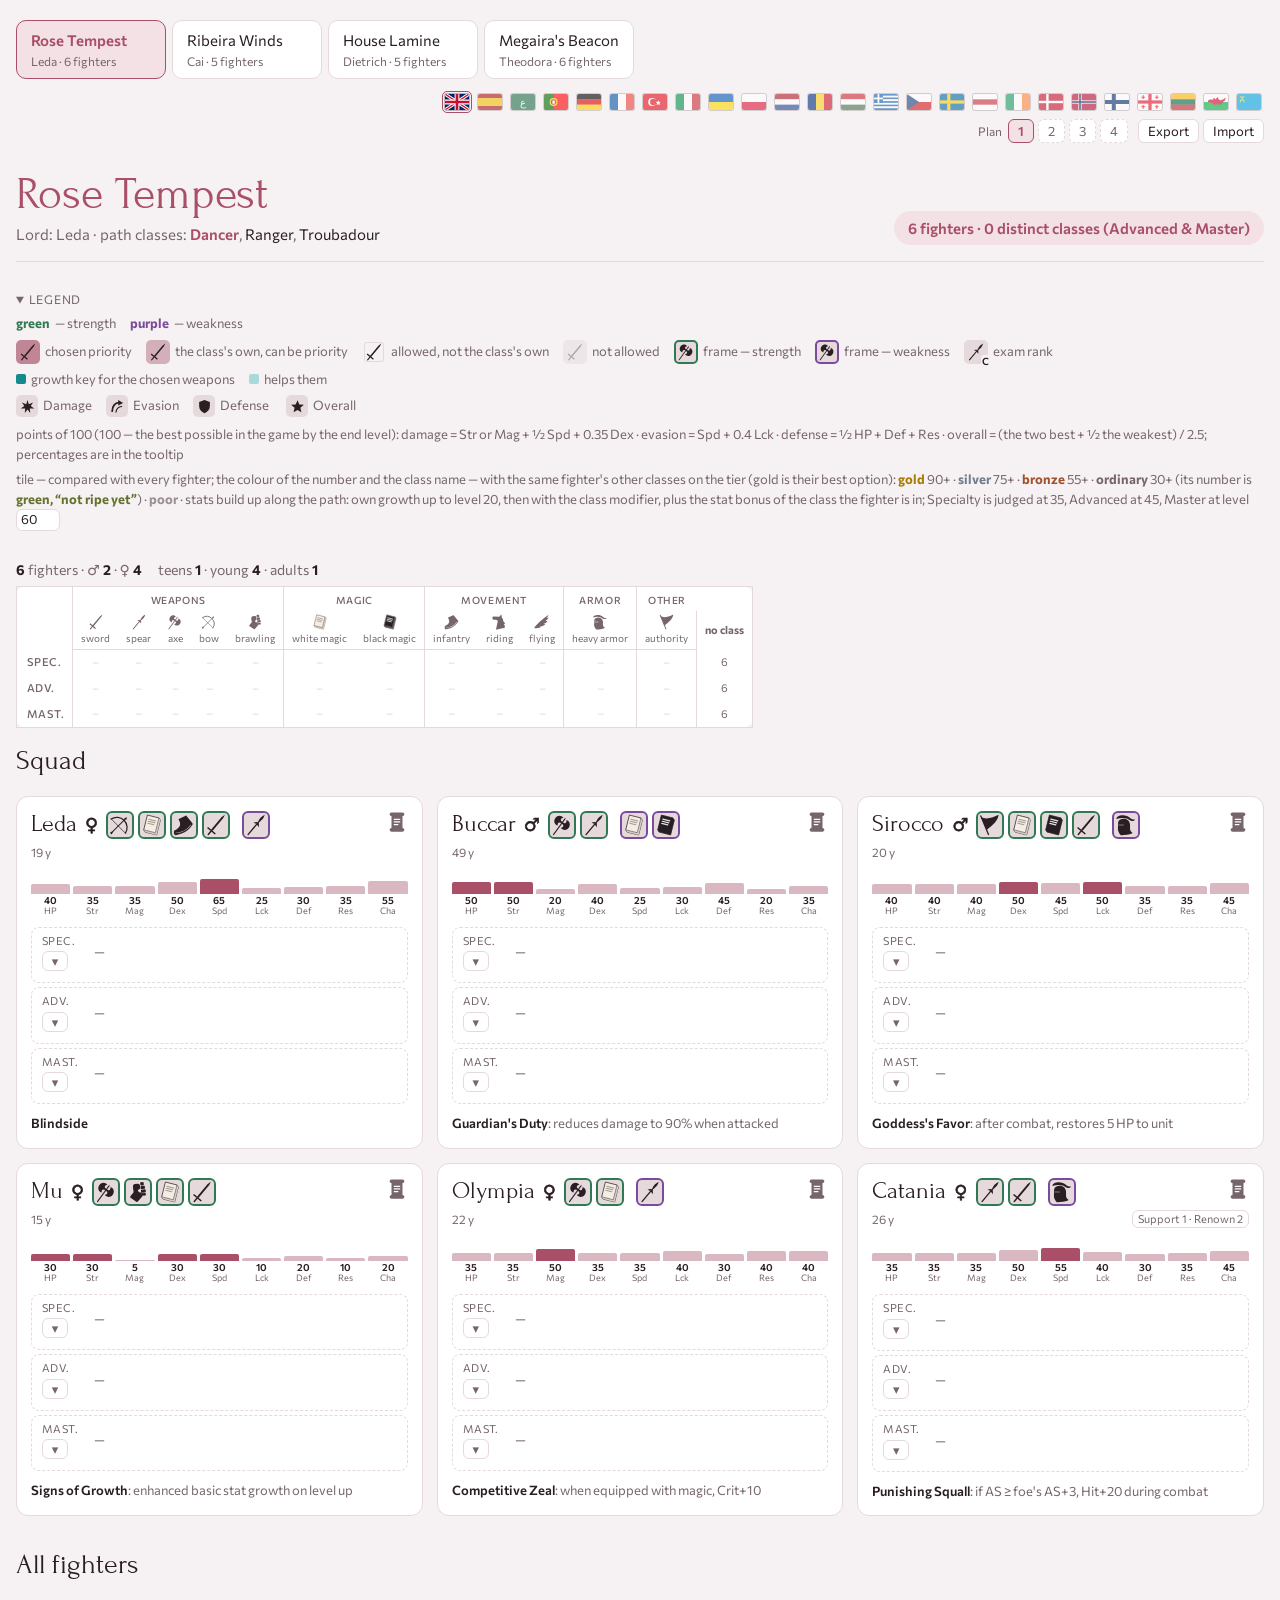
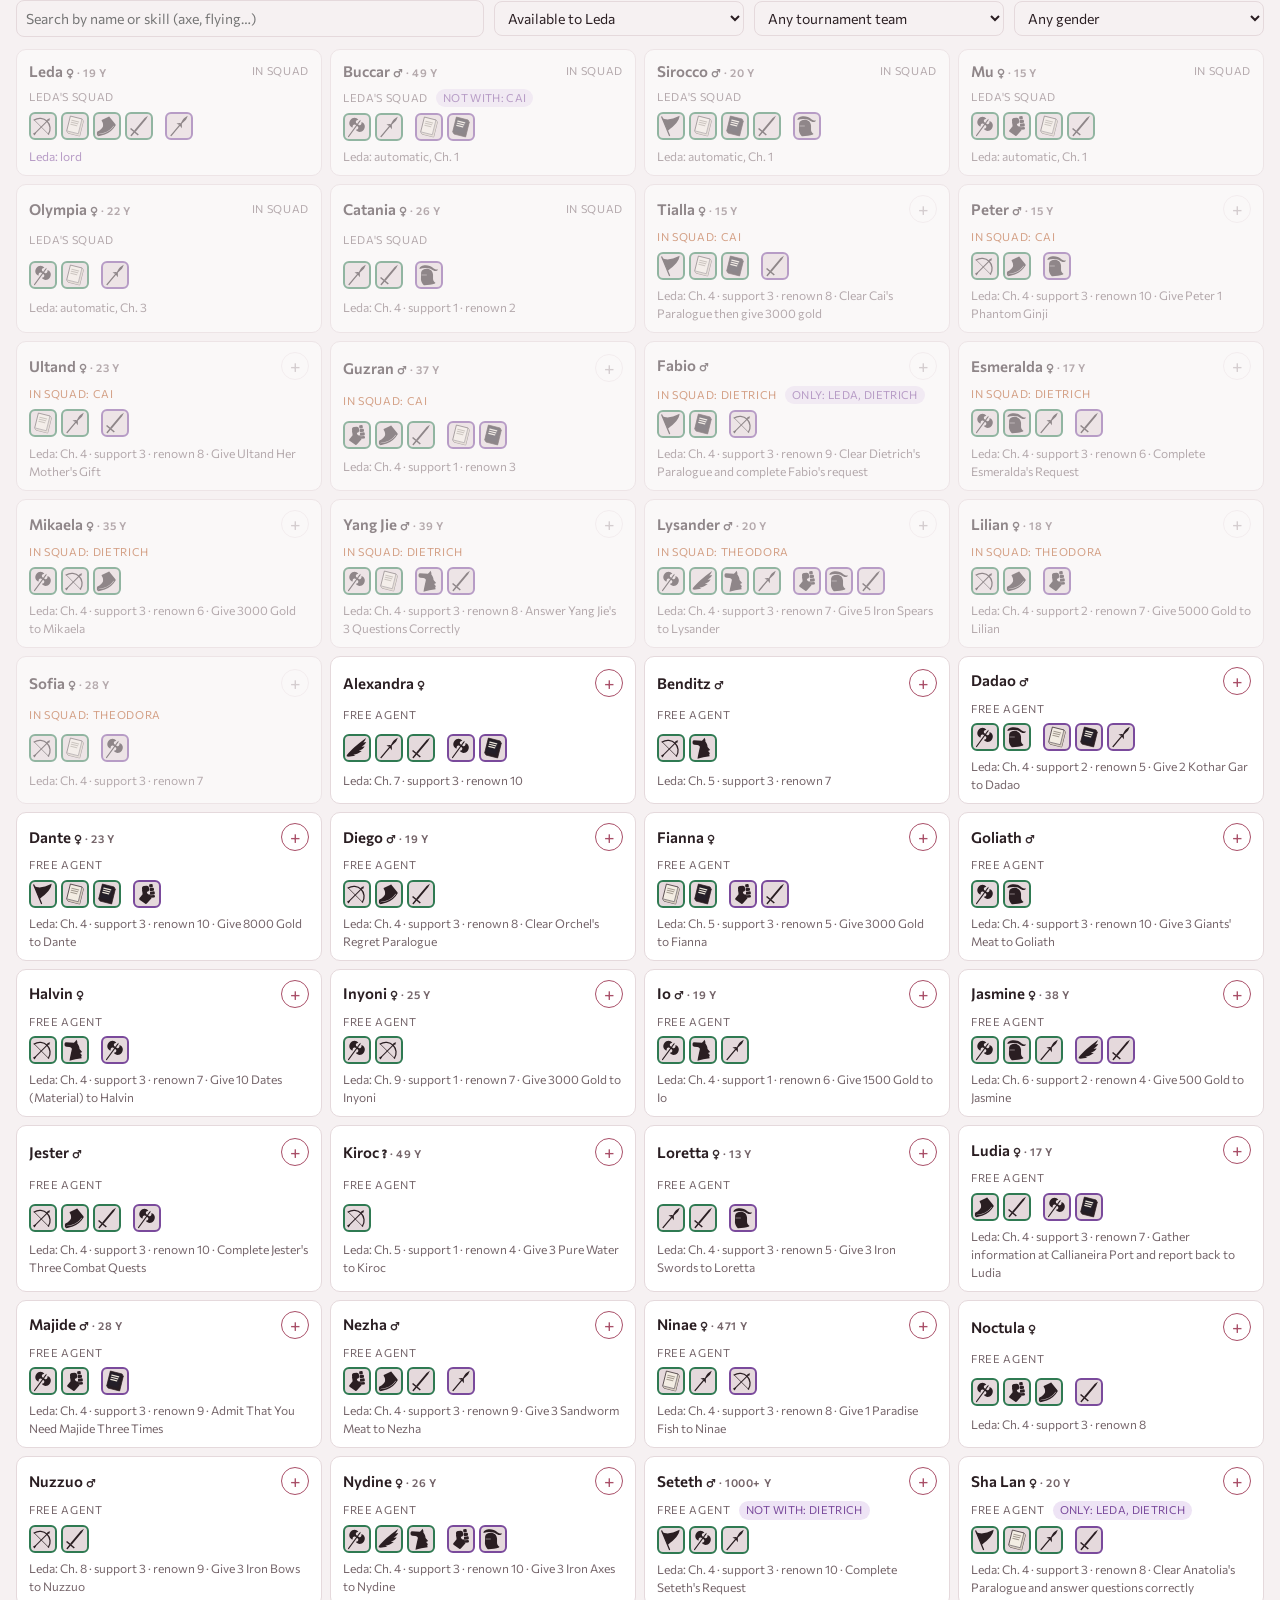
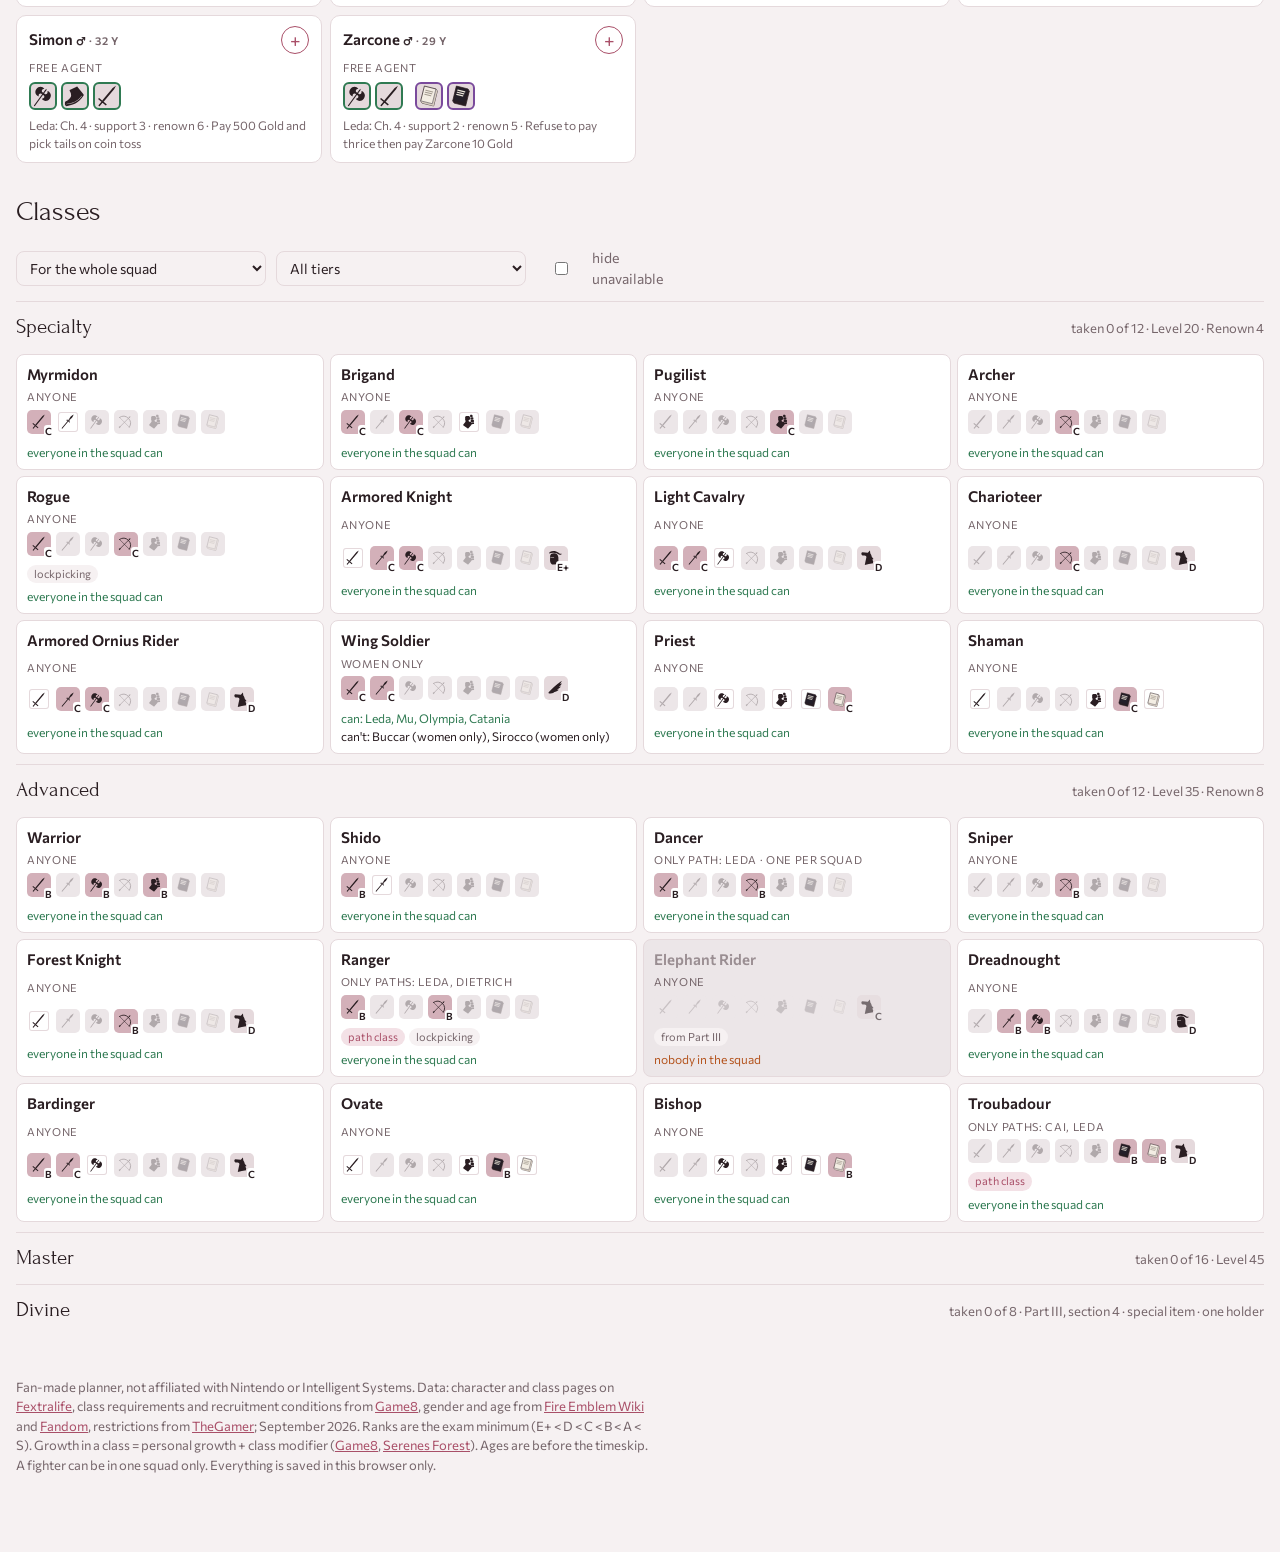
==== commit 8b86272b: "Add four save slots and export/import of plans - Buttons 1-4 under the flags keep four plans side by" ====
--- a/index.html
+++ b/index.html
@@ -47,6 +47,15 @@
 .lang button:hover{opacity:1}
 .lang button.on{border-color:var(--accent);opacity:1}
 .lang svg{width:24px;height:16px;display:block;border-radius:2px;box-shadow:0 0 0 1px rgba(0,0,0,.25)}
+/* under the flags: the four plans (save slots) and the export / import buttons */
+.side{display:grid;gap:6px;justify-items:end;margin-inline-start:auto}
+@media (max-width:600px){.side{justify-items:start}}
+.slots{display:flex;flex-wrap:wrap;align-items:center;gap:4px}
+.slots .lb{font-size:12px;color:var(--muted);margin-inline-end:2px}
+.slots button{padding:1px 9px;font-size:13px;line-height:20px;border-radius:6px;font-variant-numeric:tabular-nums}
+.slots button.empty{color:var(--muted);border-style:dashed}
+.slots button.on{border-color:var(--accent);background:var(--accent-soft);color:var(--accent);font-weight:600}
+.slots #exportBtn{margin-inline-start:6px}
 .tabs{display:flex;flex-wrap:wrap;gap:6px}
 .tabs button{display:grid;gap:0;text-align:left;padding:8px 14px;border-radius:10px;min-width:150px}
 .tabs button small{color:var(--muted);font-size:12px}
@@ -285,8 +294,12 @@
 <div class="wrap">
   <div class="topbar">
     <nav class="tabs" id="tabs" aria-label="Squads"></nav>
+    <div class="side">
     <div class="lang" role="group" aria-label="Language">
       <button type="button" data-lang="en" title="English" aria-label="English"><svg viewBox="0 0 30 20" aria-hidden="true"><rect width="30" height="20" fill="#012169"/><path d="M0 0 30 20M30 0 0 20" stroke="#fff" stroke-width="4"/><path d="M0 0 30 20M30 0 0 20" stroke="#C8102E" stroke-width="1.6"/><path d="M15 0V20M0 10H30" stroke="#fff" stroke-width="6"/><path d="M15 0V20M0 10H30" stroke="#C8102E" stroke-width="3.4"/></svg></button><button type="button" data-lang="es" title="Español" aria-label="Español"><svg viewBox="0 0 30 20" aria-hidden="true"><rect width="30" height="20" fill="#AA151B"/><rect y="5" width="30" height="10" fill="#F1BF00"/></svg></button><button type="button" data-lang="ar" title="العربية" aria-label="العربية"><svg viewBox="0 0 30 20" aria-hidden="true"><rect width="30" height="20" fill="#1F6F4A"/><text x="15" y="15.5" font-size="13" text-anchor="middle" fill="#fff" font-family="serif">ع</text></svg></button><button type="button" data-lang="pt" title="Português" aria-label="Português"><svg viewBox="0 0 30 20" aria-hidden="true"><rect width="30" height="20" fill="#FF0000"/><rect width="12" height="20" fill="#006600"/><circle cx="12" cy="10" r="4.2" fill="none" stroke="#FFE000" stroke-width="1.4"/><path d="M10.2 7.8H13.8V10.8C13.8 12 12.9 12.8 12 12.8 11.1 12.8 10.2 12 10.2 10.8Z" fill="#fff" stroke="#D00" stroke-width=".6"/></svg></button><button type="button" data-lang="de" title="Deutsch" aria-label="Deutsch"><svg viewBox="0 0 30 20" aria-hidden="true"><rect width="30" height="7" fill="#000"/><rect y="6.6" width="30" height="7" fill="#DD0000"/><rect y="13.3" width="30" height="6.7" fill="#FFCE00"/></svg></button><button type="button" data-lang="fr" title="Français" aria-label="Français"><svg viewBox="0 0 30 20" aria-hidden="true"><rect width="10" height="20" fill="#0055A4"/><rect x="10" width="10" height="20" fill="#fff"/><rect x="20" width="10" height="20" fill="#EF4135"/></svg></button><button type="button" data-lang="tr" title="Türkçe" aria-label="Türkçe"><svg viewBox="0 0 30 20" aria-hidden="true"><rect width="30" height="20" fill="#E30A17"/><circle cx="11.5" cy="10" r="5" fill="#fff"/><circle cx="12.8" cy="10" r="4" fill="#E30A17"/><path d="M22 10 20.6 11.7 21 13.9 19.1 12.9 17.1 13.9 17.6 11.7 16.1 10 18.3 9.7 19.1 7.7 20 9.7Z" fill="#fff"/></svg></button><button type="button" data-lang="it" title="Italiano" aria-label="Italiano"><svg viewBox="0 0 30 20" aria-hidden="true"><rect width="10" height="20" fill="#009246"/><rect x="10" width="10" height="20" fill="#fff"/><rect x="20" width="10" height="20" fill="#CE2B37"/></svg></button><button type="button" data-lang="uk" title="Українська" aria-label="Українська"><svg viewBox="0 0 30 20" aria-hidden="true"><rect width="30" height="10" fill="#0057B7"/><rect y="10" width="30" height="10" fill="#FFD700"/></svg></button><button type="button" data-lang="pl" title="Polski" aria-label="Polski"><svg viewBox="0 0 30 20" aria-hidden="true"><rect width="30" height="10" fill="#fff"/><rect y="10" width="30" height="10" fill="#DC143C"/></svg></button><button type="button" data-lang="nl" title="Nederlands" aria-label="Nederlands"><svg viewBox="0 0 30 20" aria-hidden="true"><rect width="30" height="7" fill="#AE1C28"/><rect y="6.6" width="30" height="7" fill="#fff"/><rect y="13.3" width="30" height="6.7" fill="#21468B"/></svg></button><button type="button" data-lang="ro" title="Română" aria-label="Română"><svg viewBox="0 0 30 20" aria-hidden="true"><rect width="10" height="20" fill="#002B7F"/><rect x="10" width="10" height="20" fill="#FCD116"/><rect x="20" width="10" height="20" fill="#CE1126"/></svg></button><button type="button" data-lang="hu" title="Magyar" aria-label="Magyar"><svg viewBox="0 0 30 20" aria-hidden="true"><rect width="30" height="7" fill="#CE2939"/><rect y="6.6" width="30" height="7" fill="#fff"/><rect y="13.3" width="30" height="6.7" fill="#477050"/></svg></button><button type="button" data-lang="el" title="Ελληνικά" aria-label="Ελληνικά"><svg viewBox="0 0 30 20" aria-hidden="true"><rect y="0.000" width="30" height="2.222" fill="#0D5EAF"/><rect y="2.222" width="30" height="2.222" fill="#fff"/><rect y="4.444" width="30" height="2.222" fill="#0D5EAF"/><rect y="6.667" width="30" height="2.222" fill="#fff"/><rect y="8.889" width="30" height="2.222" fill="#0D5EAF"/><rect y="11.111" width="30" height="2.222" fill="#fff"/><rect y="13.333" width="30" height="2.222" fill="#0D5EAF"/><rect y="15.555" width="30" height="2.222" fill="#fff"/><rect y="17.778" width="30" height="2.222" fill="#0D5EAF"/><rect width="11.11" height="11.11" fill="#0D5EAF"/><rect x="4.44" width="2.22" height="11.11" fill="#fff"/><rect y="4.44" width="11.11" height="2.22" fill="#fff"/></svg></button><button type="button" data-lang="cs" title="Čeština" aria-label="Čeština"><svg viewBox="0 0 30 20" aria-hidden="true"><rect width="30" height="10" fill="#fff"/><rect y="10" width="30" height="10" fill="#D7141A"/><path d="M0 0 15 10 0 20Z" fill="#11457E"/></svg></button><button type="button" data-lang="sv" title="Svenska" aria-label="Svenska"><svg viewBox="0 0 30 20" aria-hidden="true"><rect width="30" height="20" fill="#006AA7"/><rect x="9" width="4" height="20" fill="#FECC02"/><rect y="8" width="30" height="4" fill="#FECC02"/></svg></button><button type="button" data-lang="be" title="Беларуская" aria-label="Беларуская"><svg viewBox="0 0 30 20" aria-hidden="true"><rect width="30" height="20" fill="#fff"/><rect y="6.67" width="30" height="6.67" fill="#C8313E"/></svg></button><button type="button" data-lang="ga" title="Gaeilge" aria-label="Gaeilge"><svg viewBox="0 0 30 20" aria-hidden="true"><rect width="10" height="20" fill="#169B62"/><rect x="10" width="10" height="20" fill="#fff"/><rect x="20" width="10" height="20" fill="#FF883E"/></svg></button><button type="button" data-lang="da" title="Dansk" aria-label="Dansk"><svg viewBox="0 0 30 20" aria-hidden="true"><rect width="30" height="20" fill="#C8102E"/><rect x="9" width="3" height="20" fill="#fff"/><rect y="8.5" width="30" height="3" fill="#fff"/></svg></button><button type="button" data-lang="nb" title="Norsk" aria-label="Norsk"><svg viewBox="0 0 30 20" aria-hidden="true"><rect width="30" height="20" fill="#BA0C2F"/><rect x="8" width="4" height="20" fill="#fff"/><rect y="8" width="30" height="4" fill="#fff"/><rect x="9" width="2" height="20" fill="#00205B"/><rect y="9" width="30" height="2" fill="#00205B"/></svg></button><button type="button" data-lang="fi" title="Suomi" aria-label="Suomi"><svg viewBox="0 0 30 20" aria-hidden="true"><rect width="30" height="20" fill="#fff"/><rect x="8.5" width="5" height="20" fill="#002F6C"/><rect y="7.5" width="30" height="5" fill="#002F6C"/></svg></button><button type="button" data-lang="ka" title="ქართული" aria-label="ქართული"><svg viewBox="0 0 30 20" aria-hidden="true"><rect width="30" height="20" fill="#fff"/><rect x="13" width="4" height="20" fill="#E8112D"/><rect y="8" width="30" height="4" fill="#E8112D"/><path d="M5.8 1.7h1.4v1.6h1.6v1.4h-1.6v1.6h-1.4v-1.6h-1.6v-1.4h1.6z" fill="#E8112D"/><path d="M22.8 1.7h1.4v1.6h1.6v1.4h-1.6v1.6h-1.4v-1.6h-1.6v-1.4h1.6z" fill="#E8112D"/><path d="M5.8 13.7h1.4v1.6h1.6v1.4h-1.6v1.6h-1.4v-1.6h-1.6v-1.4h1.6z" fill="#E8112D"/><path d="M22.8 13.7h1.4v1.6h1.6v1.4h-1.6v1.6h-1.4v-1.6h-1.6v-1.4h1.6z" fill="#E8112D"/></svg></button><button type="button" data-lang="lt" title="Lietuvių" aria-label="Lietuvių"><svg viewBox="0 0 30 20" aria-hidden="true"><rect width="30" height="7" fill="#FDB913"/><rect y="6.6" width="30" height="7" fill="#006A44"/><rect y="13.3" width="30" height="6.7" fill="#C1272D"/></svg></button><button type="button" data-lang="cy" title="Cymraeg" aria-label="Cymraeg"><svg viewBox="0 0 30 20" aria-hidden="true"><rect width="30" height="10" fill="#fff"/><rect y="10" width="30" height="10" fill="#00B140"/><path d="M5 8 8.5 6.6 10.5 7.6 12.5 4.6 14.5 7 16.8 3.8 18.8 7.2 21 7.8 24.2 6.6 27.2 4.4 26.2 8 23.2 10.2 22.2 13 20.2 12.6 19.2 15 18 12.8 14 12.8 12.8 15 11.8 12.4 9.6 11.2 7.4 10.2 5 10.6Z" fill="#D30731"/></svg></button><button type="button" data-lang="crh" title="Qırımtatarca" aria-label="Qırımtatarca"><svg viewBox="0 0 30 20" aria-hidden="true"><rect width="30" height="20" fill="#00A3DD"/><path d="M3.5 3.2H9.5V4.4H7.1V6.3L9.2 7.9V10.4H8V8.5L6.5 7.4 5 8.5V10.4H3.8V7.9L5.9 6.3V4.4H3.5Z" fill="#FFD700"/></svg></button>
+    </div>
+    <div class="slots" id="slots" role="group"></div>
+    <input type="file" id="importFile" accept=".json,application/json" hidden>
     </div>
   </div>
 
@@ -347,7 +360,7 @@
 // Ukrainian and English are written in the code as tr("uk","en") pairs; the other languages look the English text up
 // in L10N (filled below), falling back to English when a phrase is missing
 var LANGS=[["en","English"],["es","Español"],["ar","العربية"],["pt","Português"],["de","Deutsch"],["fr","Français"],["tr","Türkçe"],["it","Italiano"],["uk","Українська"],["pl","Polski"],["nl","Nederlands"],["ro","Română"],["hu","Magyar"],["el","Ελληνικά"],["cs","Čeština"],["sv","Svenska"],["be","Беларуская"],["ga","Gaeilge"],["da","Dansk"],["nb","Norsk"],["fi","Suomi"],["ka","ქართული"],["lt","Lietuvių"],["cy","Cymraeg"],["crh","Qırımtatarca"]];
-var L10N={"es":{"en":"en","Leda's squad":"Escuadrón de Leda","Cai's squad":"Escuadrón de Cai","Dietrich's squad":"Escuadrón de Dietrich","Theodora's squad":"Escuadrón de Theodora","Part III":"Parte III","{n} gold":"{n} de oro","other factions":"otras facciones","only: ":"solo: ","not with: ":"excepto: ","not recruitable":"no reclutable","lord":"líder","automatic, Ch. ":"automático, Cap. ","Ch. ":"Cap. "," · support ":" · apoyo "," · renown ":" · renombre ","only on the path of ":"solo en la ruta de ","only on the paths of ":"solo en las rutas de ","Part III only":"solo desde la Parte III","cannot ride or fly":"no puede montar ni volar","women only":"solo mujeres","already taken: ":"ya ocupada: ","women only — set the gender":"solo mujeres — indica el género","no aptitudes listed":"sin aptitudes indicadas","in squad: ":"en escuadrón: ","free agent":"sin escuadrón","only path: ":"solo ruta: ","only paths: ":"solo rutas: ","anyone":"cualquiera"," · one holder in the whole army":" · solo una unidad en todo el ejército"," · one per squad":" · una por escuadrón","path class":"clase de ruta","from Part III":"desde la Parte III","Key of the Diadem + ":"Key of the Diadem + "," · chosen priority":" · prioridad elegida"," · the class's own weapon":" · arma propia de la clase"," · the class can't use it":" · la clase no lo permite"," · allowed, not the class's own":" · permitido, pero no propio de la clase"," · strength":" · punto fuerte"," · weakness":" · punto débil"," · click to change priority":" · clic para cambiar la prioridad","Pt. III":"P. III","Support ":"Apoyo ","Renown ":"Renombre ","Leads to: ":"Lleva a: ","— remove class":"— quitar clase","taken: ":"ocupada: ","path class of ":"clase de la ruta de ","Skill path":"Progreso de habilidades","Damage":"Daño","Evasion":"Evasión","Defense":"Defensa","Overall":"Global","strong magic":"magia fuerte","hits hard":"pega fuerte","weak magic":"magia débil","hits softly":"pega flojo","often hits twice":"suele atacar dos veces","rarely hits twice":"rara vez ataca dos veces","accurate, crits more":"buena puntería, más críticos","misses more":"falla más","foes will often miss":"los enemigos fallarán a menudo","slow, easy to hit":"poca velocidad, fácil de golpear","rarely takes crits":"rara vez recibe críticos","prone to crits":"recibe críticos a menudo","lots of HP":"muchos PV","little HP":"pocos PV","takes weapon hits well":"aguanta bien las armas","weapons hurt":"las armas le hacen daño","magic barely hurts":"la magia apenas le hace daño","magic hurts":"la magia le hace daño","for ":"para "," among all classes of the tier — ":" entre todas las clases de la etapa — ","one of the best":"de las mejores","strong":"fuerte","middling":"regular","weaker":"más débil","among the worst":"de las peores","beats ":"supera al ","% of the tier's options":"% de las opciones de la etapa","No weak spot.":"Sin puntos débiles.","Hits and dodges but can't take a hit — don't leave them under several foes.":"Pega y esquiva, pero no aguanta golpes — evita varios enemigos a la vez.","Hits and takes hits — can go head-on, no need to dodge.":"Pega y aguanta golpes — puede ir de frente, sin esquivar.","Hits little but holds everything — put them in a gap or up front.":"Pega poco, pero lo aguanta todo — para tapar un paso o ir delante.","Strong magic, the rest is weaker — cast from range and pull back.":"Magia fuerte, lo demás más débil — ataca a distancia y retírate.","Hits hard, the rest is weaker — strike and pull back.":"Pega fuerte, lo demás más débil — golpea y retírate.","Dodges well, the rest is weaker — draw the foes' attention.":"Esquiva bien, lo demás más débil — atrae la atención enemiga.","Takes hits, the rest is weaker — stand in front and cover the others.":"Aguanta golpes, lo demás más débil — ve delante y cubre al resto.","Weak in this class — look for another.":"Rinde poco en esta clase — busca otra.","Nothing stands out.":"Nada destaca.","Points assume the best way to this class: ":"Puntos con el mejor camino a esta clase: ","key for: ":"clave para: ","helps: ":"ayuda a: ","Any tournament team":"Cualquier equipo del torneo"," fighters":" unidades","Lord: ":"Líder: "," · path classes: ":" · clases de ruta: ","Available to ":"Disponibles para ","green":"verde","strength":"punto fuerte","purple":"morado","weakness":"punto débil","chosen priority":"prioridad elegida","the class's own, can be priority":"propio de la clase, puede ser prioridad","allowed, not the class's own":"permitido, pero no propio de la clase","not allowed":"no permitido","frame — strength":"marco — punto fuerte","frame — weakness":"marco — punto débil","exam rank":"rango del examen","growth key for the chosen weapons":"crecimiento clave para las armas elegidas","helps them":"les ayuda","points of 100 (100 — the best possible in the game by the end level): damage = Str or Mag + ½ Spd + 0.35 Dex · evasion = Spd + 0.4 Lck · defense = ½ HP + Def + Res · overall = (the two best + ½ the weakest) / 2.5; percentages are in the tooltip":"puntos sobre 100 (100 — lo máximo posible en el juego al nivel final): daño = Fue o Mag + ½ Vel + 0,35 Hab · evasión = Vel + 0,4 Sue · defensa = ½ PV + Def + Res · global = (las dos mejores + ½ la peor) / 2,5; los porcentajes aparecen al pasar el cursor","tile — compared with every fighter; the colour of the number and the class name — with the same fighter's other classes on the tier (gold is their best option): ":"fondo de la casilla — comparado con todas las unidades; color del número y del nombre de la clase — con las demás clases de esa unidad en la etapa (oro es su mejor opción): ","gold":"oro","silver":"plata","bronze":"bronce","ordinary":"común","its number is ":"su número es ","green, “not ripe yet”":"verde, “aún sin madurar”","poor":"pobre"," · stats build up along the path: own growth up to level 20, then with the class modifier, plus the stat bonus of the class the fighter is in; Specialty is judged at 35, Advanced at 45, Master at level ":" · los atributos se acumulan por el camino: crecimiento propio hasta el nivel 20, luego con el modificador de clase, más la bonificación de atributos de la clase actual; Especialidad se evalúa al 35, Avanzada al 45, Suprema al nivel ","End-game level":"Nivel al final del juego","duplicate · main: ":"duplicado · principal: ",": choose class":": elegir clase","Gender":"Género","woman":"mujer","man":"hombre","Story: the game gives you this fighter, it can't be removed":"Historia: el juego te da esta unidad, no se puede quitar","Story fighter":"Unidad de historia","Remove ":"Quitar a ","Remove":"Quitar","Age before the timeskip":"Edad antes del salto temporal"," y":" años"," · elf":" · elfo","age ?":"edad ?"," cannot recruit this fighter":" no puede reclutar esta unidad","Clear classes":"Quitar clases","The squad is empty — add fighters from the list below.":"El escuadrón está vacío — añade unidades de la lista de abajo.","no class":"sin clase"," · priority: ":" · prioridad: ","18 and under":"18 o menos","teens":"adolescentes","young":"jóvenes","adults":"adultos","over 100 years":"más de 100 años","elves":"elfos","unknown":"sin datos"," fighters · ":" unidades · "," distinct classes (Advanced & Master)":" clases distintas (Avanzada y Suprema)","in squad":"en el escuadrón","Already in another squad":"Ya está en otro escuadrón","Taken":"En otro escuadrón","This lord cannot recruit them":"No reclutable en este escuadrón","Unavailable":"No disponible","Add to squad":"Añadir al escuadrón","Add ":"Añadir a ","Nobody found.":"No se encontró a nadie.","For the whole squad":"Para todo el escuadrón","For: ":"Para: ","All tiers":"Todas las etapas"," can't: ":" no puede: "," can":" puede","everyone in the squad can":"todo el escuadrón puede","can: ":"pueden: ","nobody in the squad":"nadie del escuadrón","set gender: ":"indica el género: ","can't: ":"no pueden: ","taken ":"ocupadas "," of ":" de ","Nothing fits here.":"Aquí no encaja nada.","Squad":"Escuadrón","All fighters":"Todas las unidades","Classes":"Clases","Not in any squad yet":"Aún sin escuadrón","Everyone":"Todas las unidades","Any gender":"Cualquier género","♀ Women":"♀ Mujeres","♂ Men":"♂ Hombres","hide unavailable":"ocultar no disponibles","Search by name or skill (axe, flying…)":"Buscar por nombre o habilidad (hacha, vuelo…)","Heroic Games · squad planner":"Heroic Games · planificador de escuadrones","Fan-made planner, not affiliated with Nintendo or Intelligent Systems. Data: character and class pages on <a href=\"https://fortunesweave.wiki.fextralife.com/Characters\" target=\"_blank\" rel=\"noopener\">Fextralife</a>, class requirements and recruitment conditions from <a href=\"https://game8.co/games/Fire-Emblem-Fortunes-Weave/archives/620256\" target=\"_blank\" rel=\"noopener\">Game8</a>, gender and age from <a href=\"https://fireemblemwiki.org/wiki/List_of_characters_in_Fire_Emblem:_Fortune%27s_Weave\" target=\"_blank\" rel=\"noopener\">Fire Emblem Wiki</a> and <a href=\"https://fireemblem.fandom.com/wiki/List_of_characters_in_Fire_Emblem:_Fortune%27s_Weave\" target=\"_blank\" rel=\"noopener\">Fandom</a>, restrictions from <a href=\"https://www.thegamer.com/fire-emblem-fortunes-weave-how-to-change-class/\" target=\"_blank\" rel=\"noopener\">TheGamer</a>; September 2026. Ranks are the exam minimum (E+ &lt; D &lt; C &lt; B &lt; A &lt; S). Growth in a class = personal growth + class modifier (<a href=\"https://game8.co/games/Fire-Emblem-Fortunes-Weave/archives/618974\" target=\"_blank\" rel=\"noopener\">Game8</a>, <a href=\"https://serenesforest.net/fortunes-weave/characters/growth-rates/\" target=\"_blank\" rel=\"noopener\">Serenes Forest</a>). Ages are before the timeskip. A fighter can be in one squad only. Everything is saved in this browser only.":"Planificador hecho por fans, sin relación con Nintendo ni Intelligent Systems. Datos: páginas de personajes y clases de <a href=\"https://fortunesweave.wiki.fextralife.com/Characters\" target=\"_blank\" rel=\"noopener\">Fextralife</a>, requisitos de clase y condiciones de reclutamiento de <a href=\"https://game8.co/games/Fire-Emblem-Fortunes-Weave/archives/620256\" target=\"_blank\" rel=\"noopener\">Game8</a>, género y edad de <a href=\"https://fireemblemwiki.org/wiki/List_of_characters_in_Fire_Emblem:_Fortune%27s_Weave\" target=\"_blank\" rel=\"noopener\">Fire Emblem Wiki</a> y <a href=\"https://fireemblem.fandom.com/wiki/List_of_characters_in_Fire_Emblem:_Fortune%27s_Weave\" target=\"_blank\" rel=\"noopener\">Fandom</a>, restricciones de <a href=\"https://www.thegamer.com/fire-emblem-fortunes-weave-how-to-change-class/\" target=\"_blank\" rel=\"noopener\">TheGamer</a>; septiembre de 2026. Los rangos son el mínimo del examen (E+ &lt; D &lt; C &lt; B &lt; A &lt; S). Crecimiento en una clase = crecimiento personal + modificador de clase (<a href=\"https://game8.co/games/Fire-Emblem-Fortunes-Weave/archives/618974\" target=\"_blank\" rel=\"noopener\">Game8</a>, <a href=\"https://serenesforest.net/fortunes-weave/characters/growth-rates/\" target=\"_blank\" rel=\"noopener\">Serenes Forest</a>). Las edades son de antes del salto temporal. Cada unidad solo puede estar en un escuadrón. Todo se guarda solo en este navegador.","lockpicking":"abrir cerraduras","enhance combat arts 10× → Smyrnos temple caretaker":"mejorar artes de combate 10× → cuidador del templo de Smyrnos","Weapons":"Armas","Magic":"Magia","bm":"bm","Movement":"Movimiento","Armor":"Armadura","Other":"Otros","Beginner":"Novel","Level 5 · Renown 1":"Nivel 5 · Renombre 1","br:D ax:D sw:D":"br:D ax:D sw:D","bo:D sw:D":"bo:D sw:D","ax:D sp:D":"ax:D sp:D","ri:E+ ax:D sp:D":"ri:E+ ax:D sp:D","wm:D bm:D":"wm:D bm:D","Specialty":"Especialidad","Level 20 · Renown 4":"Nivel 20 · Renombre 4","sw:C":"sw:C","ax:C sw:C":"ax:C sw:C","br:C":"br:C","bo:C":"bo:C","he:E+ ax:C sp:C":"he:E+ ax:C sp:C","ri:D sp:C sw:C":"ri:D sp:C sw:C","ri:D bo:C":"ri:D bo:C","ri:D ax:C sp:C":"ri:D ax:C sp:C","wm:C":"wm:C","bm:C":"bm:C","Advanced":"Avanzada","Level 35 · Renown 8":"Nivel 35 · Renombre 8","br:B ax:B sw:B":"br:B ax:B sw:B","sw:B":"sw:B","bo:B":"bo:B","ri:D bo:B":"ri:D bo:B","die":"die","the":"the","he:D ax:B sp:B":"he:D ax:B sp:B","ri:C sp:C sw:B":"ri:C sp:C sw:B","bm:B":"bm:B","wm:B":"wm:B","leda":"leda","Master":"Suprema","Level 45":"Nivel 45","br:A ax:A sw:A":"br:A ax:A sw:A","bo:A":"bo:A","sp:A":"sp:A","he:C ax:A sp:A":"he:C ax:A sp:A","ri:B sp:A sw:A":"ri:B sp:A sw:A","fl:C ax:A sp:A":"fl:C ax:A sp:A","bm:A":"bm:A","wm:A":"wm:A","Divine":"Divina","Part III, section 4 · special item · one holder":"Parte III, sección 4 · objeto especial · solo una unidad","very strong":"muy fuerte","above average":"sobre la media","average":"normal","weak":"débil","Guardian's Duty: reduces damage to 90% when attacked":"Guardian's Duty: reduce al 90% el daño recibido","Goddess's Favor: after combat, restores 5 HP to unit":"Goddess's Favor: tras el combate, recupera 5 PV","Signs of Growth: enhanced basic stat growth on level up":"Signs of Growth: mejor crecimiento de atributos básicos al subir de nivel","Competitive Zeal: when equipped with magic, Crit+10":"Competitive Zeal: con magia equipada, Crítico +10","Punishing Squall: if AS ≥ foe's AS+3, Hit+20 during combat":"Punishing Squall: si su vel. de ataque ≥ la del enemigo +3, Precisión +20 en combate","Tactician's Wit: Rng+1 to combat arts usable on allies":"Tactician's Wit: Alcance +1 en artes de combate que se usan sobre aliados","Steady Aim: Rng+1 when attacking with a bow combat art":"Steady Aim: Alcance +1 al atacar con un arte de combate de arco","Patch Up: after an adjacent ally's combat, restores a little HP to that ally":"Patch Up: tras el combate de un aliado adyacente, le recupera algunos PV","Hot-Headed: grants one of Hit+10, Avo+10 or Crit+10 during combat":"Hot-Headed: otorga Precisión +10, Evasión +10 o Crítico +10 en combate","Dark Calling: inflicts Ddg−5 on adjacent foes":"Dark Calling: Esquiva −5 a los enemigos adyacentes","Brawn: reduces Wt of unit's equipment to 80%":"Brawn: reduce al 80% el peso de su equipo","Veteran's Mettle: Hit+10 during combat against an adjacent foe":"Veteran's Mettle: Precisión +10 en combate contra un enemigo adyacente","Monkly Havoc: after defeating a foe, recovers HP equal to max HP (trigger % = Lck/2)":"Monkly Havoc: tras derrotar a un enemigo, recupera todos sus PV (activación % = Sue/2)","Sage Advice: Dex+3 to adjacent allies":"Sage Advice: Hab +3 a los aliados adyacentes","Power Arts: Atk+3 when attacking with a combat art":"Power Arts: Ataque +3 al atacar con un arte de combate","Racing Attack: if unit attacks first, Avo+15 during combat":"Racing Attack: si ataca primero, Evasión +15 en combate","Safety First: if foe cannot counter, Hit+10 during combat":"Safety First: si el enemigo no puede contraatacar, Precisión +10 en combate","Healing Knowledge: healing an ally with magic restores +10 HP":"Healing Knowledge: al curar a un aliado con magia, recupera +10 PV","Silver Maiden: Hit/Avo+5 for each adjacent ally":"Silver Maiden: Precisión/Evasión +5 por cada aliado adyacente","Wheeled Warrior: as a Charioteer, Hit+20":"Wheeled Warrior: como Charioteer, Precisión +20","One Chance: if neither unit nor foe can follow up, Atk+5 during combat":"One Chance: si ni la unidad ni el enemigo pueden repetir ataque, Ataque +5 en combate","Stage Directions: Ddg+10 to allies within 2 spaces (trigger % = ally's Cha/2)":"Stage Directions: Esquiva +10 a aliados a 2 casillas o menos (activación % = Car/2 del aliado)","Caretaker: adjacent allies cannot suffer a follow-up (trigger % = 5)":"Caretaker: los aliados adyacentes no reciben un segundo ataque (activación % = 5)","Graceful Light: healing with magic costs 0 (trigger % = Lck)":"Graceful Light: curar con magia cuesta 0 (activación % = Sue)","Brave Assist: Def+3 to adjacent allies":"Brave Assist: Def +3 a los aliados adyacentes","Heavyweight Class: cannot change to cavalry or flying classes; Bld+5":"Heavyweight Class: no puede cambiar a clases de caballería ni de vuelo; Constitución +5","Adaptability: after combat, Hit+2 until the end of the map (max +30)":"Adaptability: tras el combate, Precisión +2 hasta el final del mapa (máx. +30)","Heavy-Bow User: with a bow, Str+3":"Heavy-Bow User: con arco, Fue +3","With my Steed: (cavalry) if unit attacks first, Shld+3, Ddg+30":"With my Steed: (caballería) si ataca primero, Escudo +3, Esquiva +30","Expert Counter: if foe attacks first, Hit+20 during combat":"Expert Counter: si el enemigo ataca primero, Precisión +20 en combate","Blink of an Eye: after using Swap, Def+3 until the next phase":"Blink of an Eye: tras usar Swap, Def +3 hasta la siguiente fase","Tyranny: if foe has a status effect, Atk+3, Crit+10":"Tyranny: si el enemigo tiene un estado alterado, Ataque +3, Crítico +10","Steadfast: if HP ≥ 50%, Avo+10 during combat":"Steadfast: si PV ≥ 50%, Evasión +10 en combate","Falcon: if unit attacks first, AS+3 during combat":"Falcon: si ataca primero, vel. de ataque +3 en combate","Hellbent Axe: with an axe, Str+3":"Hellbent Axe: con hacha, Fue +3","Quick Draw: if unit attacks first, Atk+3 (trigger % = 50)":"Quick Draw: si ataca primero, Ataque +3 (activación % = 50)","Spirits' Voices: if foe uses magic, Hit/Avo+10 during combat":"Spirits' Voices: si el enemigo usa magia, Precisión/Evasión +10 en combate","Warrior's Clarity: after combat, Avo+3 until the next phase":"Warrior's Clarity: tras el combate, Evasión +3 hasta la siguiente fase","Har Hali Wisdom: if effective against foe, Atk+3":"Har Hali Wisdom: si es eficaz contra el enemigo, Ataque +3","Barge Through: (cavalry) can move through foes' spaces":"Barge Through: (caballería) puede atravesar casillas enemigas","Hunter's Snare: in enemy phase, attacks first if foe is damaged (trigger % = 30)":"Hunter's Snare: en la fase enemiga, ataca primero si el enemigo está herido (activación % = 30)","Ready for Battle: attacks first in the first enemy-phase combat (trigger % = 50)":"Ready for Battle: ataca primero en el primer combate de la fase enemiga (activación % = 50)","Cooler Heads: after Draw Back, can use assist magic":"Cooler Heads: tras usar Draw Back, puede usar magia de apoyo","Close Call: survives a lethal hit with 1 HP (trigger % = Lck)":"Close Call: sobrevive a un golpe letal con 1 PV (activación % = Sue)","Management Skills: storage access for unit and allies within 2 spaces":"Management Skills: acceso al almacén para la unidad y aliados a 2 casillas o menos","Hatchet Man: with an axe, Hit+10":"Hatchet Man: con hacha, Precisión +10","Clear Leda's Paralogue":"Completar la paralogía de Leda","Clear Dietrich's Paralogue and complete Fabio's request":"Completar la paralogía de Dietrich y el encargo de Fabio","Clear Cai's Paralogue then give 3000 gold":"Completar la paralogía de Cai y luego dar 3000 de oro","Clear Bertrand's Paralogue":"Completar la paralogía de Bertrand","Clear Bertrand's Paralogue and reach Chapter 12":"Completar la paralogía de Bertrand y llegar al capítulo 12","Clear Orchel's Regret Paralogue":"Completar la paralogía Orchel's Regret","Clear Anatolia's Paralogue and answer questions correctly":"Completar la paralogía de Anatolia y responder bien a las preguntas","Complete Talimun's Paralogue then select Agree 3 times":"Completar la paralogía de Talimun y elegir “Agree” 3 veces","Complete Jester's Three Combat Quests":"Completar las tres misiones de combate de Jester","Complete Esmeralda's Request":"Completar el encargo de Esmeralda","Complete Seteth's Request":"Completar el encargo de Seteth","Answer Yang Jie's 3 Questions Correctly":"Responder bien a las 3 preguntas de Yang Jie","Admit That You Need Majide Three Times":"Admitir tres veces que necesitas a Majide","Refuse to pay thrice then pay Zarcone 10 Gold":"Negarse a pagar tres veces y luego pagar 10 de oro a Zarcone","Pay 500 Gold and pick tails on coin toss":"Pagar 500 de oro y elegir cruz al lanzar la moneda","Gather information at Callianeira Port and report back to Ludia":"Reunir información en Callianeira Port e informar a Ludia","Give Sirocco a copy of the Monument Verse":"Dar a Sirocco una copia del Monument Verse","Give Ultand Her Mother's Gift":"Dar a Ultand el regalo de su madre","Give Olympia Scarlet Drops":"Dar Scarlet Drops a Olympia","Give Mu 3 Glirmosa":"Dar 3 Glirmosa a Mu","Give Peter 1 Phantom Ginji":"Dar 1 Phantom Ginji a Peter","Give 2 Kothar Gar to Dadao":"Dar 2 Kothar Gar a Dadao","Give 10 Dates (Material) to Halvin":"Dar 10 Dates (material) a Halvin","Give 1 Paradise Fish to Ninae":"Dar 1 Paradise Fish a Ninae","Give 8 Pure Water to Kiroc":"Dar 8 Pure Water a Kiroc","Give 3 Pure Water to Kiroc":"Dar 3 Pure Water a Kiroc","Give 3 Giants' Meat to Goliath":"Dar 3 Giants' Meat a Goliath","Give 3 Sandworm Meat to Nezha":"Dar 3 Sandworm Meat a Nezha","Give 3 Iron Swords to Loretta":"Dar 3 Iron Sword a Loretta","Give 5 Iron Spears to Lysander":"Dar 5 Iron Spear a Lysander","Give 3 Iron Bows to Nuzzuo":"Dar 3 Iron Bow a Nuzzuo","Give 2 Iron Bows to Nuzzuo":"Dar 2 Iron Bow a Nuzzuo","Give 2 Bronze Axes to Nydine":"Dar 2 Bronze Axe a Nydine","Give 3 Iron Axes to Nydine":"Dar 3 Iron Axe a Nydine","Overall {n} — {w} choice.":"Global {n} — opción {w}.","Legend":"Leyenda"},"ar":{"en":"en","Leda's squad":"فرقة Leda","Cai's squad":"فرقة Cai","Dietrich's squad":"فرقة Dietrich","Theodora's squad":"فرقة Theodora","Part III":"الجزء III","{n} gold":"{n} ذهب","other factions":"فصائل أخرى","only: ":"حصريًا: ","not with: ":"ليس لدى: ","not recruitable":"التجنيد غير ممكن","lord":"على رأس فرقة","automatic, Ch. ":"تلقائيًا، الفصل ","Ch. ":"الفصل "," · support ":" · الدعم "," · renown ":" · السمعة ","only on the path of ":"حصريًا في مسار: ","only on the paths of ":"حصريًا في مسارات: ","Part III only":"من الجزء III فقط","cannot ride or fly":"لا ركوب ولا طيران","women only":"للنساء فقط","already taken: ":"محجوز مسبقًا: ","women only — set the gender":"للنساء فقط — حدِّد الجنس","no aptitudes listed":"لا نقاط قوة أو ضعف مذكورة","in squad: ":"في فرقة: ","free agent":"بلا فرقة","only path: ":"مسار حصري: ","only paths: ":"مسارات حصرية: ","anyone":"للجميع"," · one holder in the whole army":" · حامل واحد في الجيش كله"," · one per squad":" · واحد لكل فرقة","path class":"صنف المسار","from Part III":"من الجزء III","Key of the Diadem + ":"Key of the Diadem + "," · chosen priority":" · أولوية مختارة"," · the class's own weapon":" · سلاح الصنف"," · the class can't use it":" · الصنف لا يسمح به"," · allowed, not the class's own":" · مسموح، لكنه ليس سلاح الصنف"," · strength":" · نقطة قوة"," · weakness":" · نقطة ضعف"," · click to change priority":" · انقر لتغيير الأولوية","Pt. III":"الجزء III","Support ":"الدعم ","Renown ":"السمعة ","Leads to: ":"يؤدي إلى: ","— remove class":"— إزالة الصنف","taken: ":"محجوز: ","path class of ":"صنف مسار ","Skill path":"تقدّم المهارات","Damage":"الضرر","Evasion":"التفادي","Defense":"الدفاع","Overall":"الإجمالي","strong magic":"سحر قوي","hits hard":"ضربات قوية","weak magic":"سحر ضعيف","hits softly":"ضربات ضعيفة","often hits twice":"هجوم مزدوج متكرر","rarely hits twice":"هجوم مزدوج نادر","accurate, crits more":"دقة عالية وضربات حرجة أكثر","misses more":"إخفاقات أكثر","foes will often miss":"الأعداء يخطئون كثيرًا","slow, easy to hit":"سرعة منخفضة — هدف سهل","rarely takes crits":"تعرّض نادر للضربات الحرجة","prone to crits":"عُرضة للضربات الحرجة","lots of HP":"صحة كثيرة","little HP":"صحة قليلة","takes weapon hits well":"تحمّل جيد لضربات الأسلحة","weapons hurt":"ضربات الأسلحة مؤلمة","magic barely hurts":"السحر بالكاد يؤثر","magic hurts":"السحر مؤلم","for ":"بالنسبة إلى "," among all classes of the tier — ":" بين كل أصناف المرحلة — ","one of the best":"من الأفضل","strong":"قوي","middling":"متوسط","weaker":"أضعف","among the worst":"من الأسوأ","beats ":"أفضل من ","% of the tier's options":"% من خيارات المرحلة","No weak spot.":"لا نقاط ضعف.","Hits and dodges but can't take a hit — don't leave them under several foes.":"هجوم وتفادٍ بلا تحمّل للضربات — لا تتركه أمام عدة أعداء.","Hits and takes hits — can go head-on, no need to dodge.":"هجوم وتحمّل للضربات — المواجهة المباشرة ممكنة بلا حاجة إلى التفادي.","Hits little but holds everything — put them in a gap or up front.":"ضرباته ضعيفة لكنه يصمد أمام كل شيء — ضعه في ممر أو في المقدمة.","Strong magic, the rest is weaker — cast from range and pull back.":"سحر قوي والباقي أضعف — اضرب من بعيد ثم تراجع.","Hits hard, the rest is weaker — strike and pull back.":"ضربات قوية والباقي أضعف — اضرب ثم تراجع.","Dodges well, the rest is weaker — draw the foes' attention.":"تفادٍ جيد والباقي أضعف — اجذب انتباه الأعداء.","Takes hits, the rest is weaker — stand in front and cover the others.":"تحمّل جيد للضربات والباقي أضعف — قف في المقدمة واحمِ الآخرين.","Weak in this class — look for another.":"الأداء ضعيف في هذا الصنف — ابحث عن غيره.","Nothing stands out.":"لا شيء لافت.","Points assume the best way to this class: ":"النقاط محسوبة وفق أفضل طريق إلى هذا الصنف: ","key for: ":"أساسي في: ","helps: ":"يفيد: ","Any tournament team":"أي فريق في البطولة"," fighters":" مقاتلين","Lord: ":"القائد: "," · path classes: ":" · أصناف المسار: ","Available to ":"متاح لفرقة ","green":"أخضر","strength":"نقطة قوة","purple":"بنفسجي","weakness":"نقطة ضعف","chosen priority":"أولوية مختارة","the class's own, can be priority":"سلاح الصنف، يمكن جعله أولوية","allowed, not the class's own":"مسموح، لكنه ليس سلاح الصنف","not allowed":"غير مسموح","frame — strength":"الإطار — نقطة قوة","frame — weakness":"الإطار — نقطة ضعف","exam rank":"رتبة الاختبار","growth key for the chosen weapons":"نمو مهم للأسلحة المختارة","helps them":"يفيدها","points of 100 (100 — the best possible in the game by the end level): damage = Str or Mag + ½ Spd + 0.35 Dex · evasion = Spd + 0.4 Lck · defense = ½ HP + Def + Res · overall = (the two best + ½ the weakest) / 2.5; percentages are in the tooltip":"نقاط من 100 (100 — أفضل ما يمكن في اللعبة عند المستوى النهائي): الضرر = قوة أو سحر + ½ سرعة + 0.35 براعة · التفادي = سرعة + 0.4 حظ · الدفاع = ½ صحة + دفاع + مقاومة · الإجمالي = (أفضل اثنين + ½ الأضعف) / 2.5؛ النسب المئوية في التلميح","tile — compared with every fighter; the colour of the number and the class name — with the same fighter's other classes on the tier (gold is their best option): ":"خلفية البطاقة — مقارنة بكل المقاتلين؛ لون الرقم واسم الصنف — مقارنة ببقية أصناف المقاتل نفسه في المرحلة (الذهبي أفضل خيار له): ","gold":"ذهبي","silver":"فضي","bronze":"برونزي","ordinary":"عادي","its number is ":"رقمه ","green, “not ripe yet”":"أخضر، «لم ينضج بعد»","poor":"ضعيف"," · stats build up along the path: own growth up to level 20, then with the class modifier, plus the stat bonus of the class the fighter is in; Specialty is judged at 35, Advanced at 45, Master at level ":" · تتراكم الإحصائيات على طول المسار: نمو ذاتي حتى المستوى 20، ثم مع معدِّل الصنف، إضافة إلى مكافأة إحصائيات الصنف الحالي للمقاتل؛ يُقيَّم «متخصص» عند 35، و«متقدم» عند 45، و«خبير» عند المستوى ","End-game level":"مستوى نهاية اللعبة","duplicate · main: ":"مكرر · الأساسي: ",": choose class":": اختر الصنف","Gender":"الجنس","woman":"امرأة","man":"رجل","Story: the game gives you this fighter, it can't be removed":"القصة: تمنحك اللعبة هذا المقاتل تلقائيًا، ولا يمكن إزالته","Story fighter":"مقاتل القصة","Remove ":"إزالة ","Remove":"إزالة","Age before the timeskip":"العمر قبل القفزة الزمنية"," y":" سنة"," · elf":" · إلف","age ?":"العمر ?"," cannot recruit this fighter":" — لا يمكن تجنيد هذا المقاتل","Clear classes":"مسح الأصناف","The squad is empty — add fighters from the list below.":"الفرقة فارغة — أضف مقاتلين من القائمة أدناه.","no class":"بلا صنف"," · priority: ":" · الأولوية: ","18 and under":"18 فما دون","teens":"مراهقون","young":"شباب","adults":"بالغون","over 100 years":"أكثر من 100 عام","elves":"الإلف","unknown":"غير معروف"," fighters · ":" مقاتلين · "," distinct classes (Advanced & Master)":" أصناف مختلفة (متقدم وخبير)","in squad":"في الفرقة","Already in another squad":"في فرقة أخرى بالفعل","Taken":"في فرقة أخرى","This lord cannot recruit them":"لا يمكن التجنيد في هذه الفرقة","Unavailable":"غير متاح","Add to squad":"أضف إلى الفرقة","Add ":"إضافة ","Nobody found.":"لم يُعثر على أحد.","For the whole squad":"للفرقة كلها","For: ":"لأجل: ","All tiers":"كل المراحل"," can't: ":" — غير ممكن: "," can":" — ممكن","everyone in the squad can":"ممكن لكل أفراد الفرقة","can: ":"ممكن: ","nobody in the squad":"لا أحد في الفرقة","set gender: ":"حدِّد الجنس: ","can't: ":"غير ممكن: ","taken ":"محجوز "," of ":" من ","Nothing fits here.":"لا شيء مناسب هنا.","Squad":"الفرقة","All fighters":"كل المقاتلين","Classes":"الأصناف","Not in any squad yet":"بلا فرقة بعد","Everyone":"الجميع","Any gender":"أي جنس","♀ Women":"♀ نساء","♂ Men":"♂ رجال","hide unavailable":"إخفاء غير المتاح","Search by name or skill (axe, flying…)":"ابحث بالاسم أو المهارة (فأس، طيران…)","Heroic Games · squad planner":"Heroic Games · مخطط الفرق","Fan-made planner, not affiliated with Nintendo or Intelligent Systems. Data: character and class pages on <a href=\"https://fortunesweave.wiki.fextralife.com/Characters\" target=\"_blank\" rel=\"noopener\">Fextralife</a>, class requirements and recruitment conditions from <a href=\"https://game8.co/games/Fire-Emblem-Fortunes-Weave/archives/620256\" target=\"_blank\" rel=\"noopener\">Game8</a>, gender and age from <a href=\"https://fireemblemwiki.org/wiki/List_of_characters_in_Fire_Emblem:_Fortune%27s_Weave\" target=\"_blank\" rel=\"noopener\">Fire Emblem Wiki</a> and <a href=\"https://fireemblem.fandom.com/wiki/List_of_characters_in_Fire_Emblem:_Fortune%27s_Weave\" target=\"_blank\" rel=\"noopener\">Fandom</a>, restrictions from <a href=\"https://www.thegamer.com/fire-emblem-fortunes-weave-how-to-change-class/\" target=\"_blank\" rel=\"noopener\">TheGamer</a>; September 2026. Ranks are the exam minimum (E+ &lt; D &lt; C &lt; B &lt; A &lt; S). Growth in a class = personal growth + class modifier (<a href=\"https://game8.co/games/Fire-Emblem-Fortunes-Weave/archives/618974\" target=\"_blank\" rel=\"noopener\">Game8</a>, <a href=\"https://serenesforest.net/fortunes-weave/characters/growth-rates/\" target=\"_blank\" rel=\"noopener\">Serenes Forest</a>). Ages are before the timeskip. A fighter can be in one squad only. Everything is saved in this browser only.":"مخطط من صنع المعجبين، لا علاقة له بـ Nintendo أو Intelligent Systems. البيانات: صفحات الشخصيات والأصناف من <a href=\"https://fortunesweave.wiki.fextralife.com/Characters\" target=\"_blank\" rel=\"noopener\">Fextralife</a>، ومتطلبات الأصناف وشروط التجنيد من <a href=\"https://game8.co/games/Fire-Emblem-Fortunes-Weave/archives/620256\" target=\"_blank\" rel=\"noopener\">Game8</a>، والجنس والعمر من <a href=\"https://fireemblemwiki.org/wiki/List_of_characters_in_Fire_Emblem:_Fortune%27s_Weave\" target=\"_blank\" rel=\"noopener\">Fire Emblem Wiki</a> و <a href=\"https://fireemblem.fandom.com/wiki/List_of_characters_in_Fire_Emblem:_Fortune%27s_Weave\" target=\"_blank\" rel=\"noopener\">Fandom</a>، والقيود من <a href=\"https://www.thegamer.com/fire-emblem-fortunes-weave-how-to-change-class/\" target=\"_blank\" rel=\"noopener\">TheGamer</a>؛ سبتمبر 2026. الرتب هي الحد الأدنى للاختبار (E+ &lt; D &lt; C &lt; B &lt; A &lt; S). النمو في الصنف = النمو الشخصي + معدِّل الصنف (<a href=\"https://game8.co/games/Fire-Emblem-Fortunes-Weave/archives/618974\" target=\"_blank\" rel=\"noopener\">Game8</a>، <a href=\"https://serenesforest.net/fortunes-weave/characters/growth-rates/\" target=\"_blank\" rel=\"noopener\">Serenes Forest</a>). الأعمار قبل القفزة الزمنية. يمكن للمقاتل أن يكون في فرقة واحدة فقط. كل شيء محفوظ في هذا المتصفح فقط.","lockpicking":"فتح الأقفال","enhance combat arts 10× → Smyrnos temple caretaker":"عزّز فنون القتال 10× → حارس معبد Smyrnos","Weapons":"الأسلحة","Magic":"السحر","bm":"bm","Movement":"الحركة","Armor":"الدروع","Other":"أخرى","Beginner":"مبتدئ","Level 5 · Renown 1":"المستوى 5 · السمعة 1","br:D ax:D sw:D":"br:D ax:D sw:D","bo:D sw:D":"bo:D sw:D","ax:D sp:D":"ax:D sp:D","ri:E+ ax:D sp:D":"ri:E+ ax:D sp:D","wm:D bm:D":"wm:D bm:D","Specialty":"متخصص","Level 20 · Renown 4":"المستوى 20 · السمعة 4","sw:C":"sw:C","ax:C sw:C":"ax:C sw:C","br:C":"br:C","bo:C":"bo:C","he:E+ ax:C sp:C":"he:E+ ax:C sp:C","ri:D sp:C sw:C":"ri:D sp:C sw:C","ri:D bo:C":"ri:D bo:C","ri:D ax:C sp:C":"ri:D ax:C sp:C","wm:C":"wm:C","bm:C":"bm:C","Advanced":"متقدم","Level 35 · Renown 8":"المستوى 35 · السمعة 8","br:B ax:B sw:B":"br:B ax:B sw:B","sw:B":"sw:B","bo:B":"bo:B","ri:D bo:B":"ri:D bo:B","die":"die","the":"the","he:D ax:B sp:B":"he:D ax:B sp:B","ri:C sp:C sw:B":"ri:C sp:C sw:B","bm:B":"bm:B","wm:B":"wm:B","leda":"leda","Master":"خبير","Level 45":"المستوى 45","br:A ax:A sw:A":"br:A ax:A sw:A","bo:A":"bo:A","sp:A":"sp:A","he:C ax:A sp:A":"he:C ax:A sp:A","ri:B sp:A sw:A":"ri:B sp:A sw:A","fl:C ax:A sp:A":"fl:C ax:A sp:A","bm:A":"bm:A","wm:A":"wm:A","Divine":"إلهي","Part III, section 4 · special item · one holder":"الجزء III، القسم 4 · عنصر خاص · حامل واحد","very strong":"قوي جدًا","above average":"فوق المتوسط","average":"متوسط","weak":"ضعيف","Guardian's Duty: reduces damage to 90% when attacked":"Guardian's Duty: تقليل الضرر إلى 90% عند التعرض للهجوم","Goddess's Favor: after combat, restores 5 HP to unit":"Goddess's Favor: استعادة 5 صحة للوحدة بعد القتال","Signs of Growth: enhanced basic stat growth on level up":"Signs of Growth: نمو معزَّز للإحصائيات الأساسية عند رفع المستوى","Competitive Zeal: when equipped with magic, Crit+10":"Competitive Zeal: عند تجهيز السحر، الحرجة+10","Punishing Squall: if AS ≥ foe's AS+3, Hit+20 during combat":"Punishing Squall: إذا كانت سرعة الهجوم ≥ سرعة هجوم العدو+3، الإصابة+20 أثناء القتال","Tactician's Wit: Rng+1 to combat arts usable on allies":"Tactician's Wit: المدى+1 لفنون القتال المستخدمة على الحلفاء","Steady Aim: Rng+1 when attacking with a bow combat art":"Steady Aim: المدى+1 عند الهجوم بفن قتالي للقوس","Patch Up: after an adjacent ally's combat, restores a little HP to that ally":"Patch Up: بعد قتال حليف مجاور، استعادة قليل من الصحة لذلك الحليف","Hot-Headed: grants one of Hit+10, Avo+10 or Crit+10 during combat":"Hot-Headed: أثناء القتال، واحد مما يلي: الإصابة+10 أو المراوغة+10 أو الحرجة+10","Dark Calling: inflicts Ddg−5 on adjacent foes":"Dark Calling: تفادي الحرجة−5 على الأعداء المجاورين","Brawn: reduces Wt of unit's equipment to 80%":"Brawn: تقليل وزن معدات الوحدة إلى 80%","Veteran's Mettle: Hit+10 during combat against an adjacent foe":"Veteran's Mettle: الإصابة+10 أثناء القتال ضد عدو مجاور","Monkly Havoc: after defeating a foe, recovers HP equal to max HP (trigger % = Lck/2)":"Monkly Havoc: بعد هزيمة عدو، استعادة صحة تساوي الصحة القصوى (فرصة % = حظ/2)","Sage Advice: Dex+3 to adjacent allies":"Sage Advice: براعة+3 للحلفاء المجاورين","Power Arts: Atk+3 when attacking with a combat art":"Power Arts: الهجوم+3 عند الهجوم بفن قتالي","Racing Attack: if unit attacks first, Avo+15 during combat":"Racing Attack: إذا هاجمت الوحدة أولًا، المراوغة+15 أثناء القتال","Safety First: if foe cannot counter, Hit+10 during combat":"Safety First: إذا لم يستطع العدو الرد، الإصابة+10 أثناء القتال","Healing Knowledge: healing an ally with magic restores +10 HP":"Healing Knowledge: علاج حليف بالسحر يستعيد +10 صحة","Silver Maiden: Hit/Avo+5 for each adjacent ally":"Silver Maiden: الإصابة/المراوغة+5 لكل حليف مجاور","Wheeled Warrior: as a Charioteer, Hit+20":"Wheeled Warrior: في صنف Charioteer، الإصابة+20","One Chance: if neither unit nor foe can follow up, Atk+5 during combat":"One Chance: إذا لم تستطع الوحدة ولا العدو الهجوم مرتين، الهجوم+5 أثناء القتال","Stage Directions: Ddg+10 to allies within 2 spaces (trigger % = ally's Cha/2)":"Stage Directions: تفادي الحرجة+10 للحلفاء ضمن مربعين (فرصة % = جاذبية الحليف/2)","Caretaker: adjacent allies cannot suffer a follow-up (trigger % = 5)":"Caretaker: الحلفاء المجاورون لا يتلقون هجومًا ثانيًا (فرصة % = 5)","Graceful Light: healing with magic costs 0 (trigger % = Lck)":"Graceful Light: العلاج بالسحر تكلفته 0 (فرصة % = حظ)","Brave Assist: Def+3 to adjacent allies":"Brave Assist: دفاع+3 للحلفاء المجاورين","Heavyweight Class: cannot change to cavalry or flying classes; Bld+5":"Heavyweight Class: لا يمكن التحول إلى أصناف الفرسان أو الطيران؛ البنية+5","Adaptability: after combat, Hit+2 until the end of the map (max +30)":"Adaptability: بعد كل قتال، الإصابة+2 حتى نهاية الخريطة (بحد أقصى +30)","Heavy-Bow User: with a bow, Str+3":"Heavy-Bow User: مع القوس، قوة+3","With my Steed: (cavalry) if unit attacks first, Shld+3, Ddg+30":"With my Steed: (فرسان) إذا هاجمت الوحدة أولًا، الدرع+3، تفادي الحرجة+30","Expert Counter: if foe attacks first, Hit+20 during combat":"Expert Counter: إذا هاجم العدو أولًا، الإصابة+20 أثناء القتال","Blink of an Eye: after using Swap, Def+3 until the next phase":"Blink of an Eye: بعد استخدام Swap، دفاع+3 حتى الطور التالي","Tyranny: if foe has a status effect, Atk+3, Crit+10":"Tyranny: إذا كان العدو تحت تأثير حالة، الهجوم+3، الحرجة+10","Steadfast: if HP ≥ 50%, Avo+10 during combat":"Steadfast: إذا كانت الصحة ≥ 50%، المراوغة+10 أثناء القتال","Falcon: if unit attacks first, AS+3 during combat":"Falcon: إذا هاجمت الوحدة أولًا، سرعة الهجوم+3 أثناء القتال","Hellbent Axe: with an axe, Str+3":"Hellbent Axe: مع الفأس، قوة+3","Quick Draw: if unit attacks first, Atk+3 (trigger % = 50)":"Quick Draw: إذا هاجمت الوحدة أولًا، الهجوم+3 (فرصة % = 50)","Spirits' Voices: if foe uses magic, Hit/Avo+10 during combat":"Spirits' Voices: إذا استخدم العدو السحر، الإصابة/المراوغة+10 أثناء القتال","Warrior's Clarity: after combat, Avo+3 until the next phase":"Warrior's Clarity: بعد القتال، المراوغة+3 حتى الطور التالي","Har Hali Wisdom: if effective against foe, Atk+3":"Har Hali Wisdom: عند الفعالية ضد العدو، الهجوم+3","Barge Through: (cavalry) can move through foes' spaces":"Barge Through: (فرسان) المرور عبر مربعات الأعداء","Hunter's Snare: in enemy phase, attacks first if foe is damaged (trigger % = 30)":"Hunter's Snare: في طور العدو، المبادرة بالهجوم إذا كان العدو مصابًا (فرصة % = 30)","Ready for Battle: attacks first in the first enemy-phase combat (trigger % = 50)":"Ready for Battle: المبادرة بالهجوم في أول قتال خلال طور العدو (فرصة % = 50)","Cooler Heads: after Draw Back, can use assist magic":"Cooler Heads: بعد Draw Back، إمكانية استخدام سحر الدعم","Close Call: survives a lethal hit with 1 HP (trigger % = Lck)":"Close Call: النجاة من ضربة قاتلة بـ 1 صحة (فرصة % = حظ)","Management Skills: storage access for unit and allies within 2 spaces":"Management Skills: الوصول إلى المخزن للوحدة والحلفاء ضمن مربعين","Hatchet Man: with an axe, Hit+10":"Hatchet Man: مع الفأس، الإصابة+10","Clear Leda's Paralogue":"إنهاء الفصل الجانبي لـ Leda","Clear Dietrich's Paralogue and complete Fabio's request":"إنهاء الفصل الجانبي لـ Dietrich وتنفيذ طلب Fabio","Clear Cai's Paralogue then give 3000 gold":"إنهاء الفصل الجانبي لـ Cai ثم دفع 3000 ذهب","Clear Bertrand's Paralogue":"إنهاء الفصل الجانبي لـ Bertrand","Clear Bertrand's Paralogue and reach Chapter 12":"إنهاء الفصل الجانبي لـ Bertrand وبلوغ الفصل 12","Clear Orchel's Regret Paralogue":"إنهاء الفصل الجانبي Orchel's Regret","Clear Anatolia's Paralogue and answer questions correctly":"إنهاء الفصل الجانبي لـ Anatolia والإجابة عن الأسئلة بشكل صحيح","Complete Talimun's Paralogue then select Agree 3 times":"إنهاء الفصل الجانبي لـ Talimun ثم اختيار «Agree» 3 مرات","Complete Jester's Three Combat Quests":"إكمال مهام Jester القتالية الثلاث","Complete Esmeralda's Request":"تنفيذ طلب Esmeralda","Complete Seteth's Request":"تنفيذ طلب Seteth","Answer Yang Jie's 3 Questions Correctly":"الإجابة بشكل صحيح عن 3 أسئلة من Yang Jie","Admit That You Need Majide Three Times":"الاعتراف ثلاث مرات بحاجتك إلى Majide","Refuse to pay thrice then pay Zarcone 10 Gold":"رفض الدفع ثلاث مرات ثم دفع 10 ذهب إلى Zarcone","Pay 500 Gold and pick tails on coin toss":"دفع 500 ذهب واختيار الكتابة عند رمي العملة","Gather information at Callianeira Port and report back to Ludia":"جمع المعلومات في Callianeira Port ثم إبلاغ Ludia","Give Sirocco a copy of the Monument Verse":"تسليم نسخة من Monument Verse إلى Sirocco","Give Ultand Her Mother's Gift":"تسليم هدية والدتها إلى Ultand","Give Olympia Scarlet Drops":"تسليم Scarlet Drops إلى Olympia","Give Mu 3 Glirmosa":"تسليم 3 Glirmosa إلى Mu","Give Peter 1 Phantom Ginji":"تسليم 1 Phantom Ginji إلى Peter","Give 2 Kothar Gar to Dadao":"تسليم 2 Kothar Gar إلى Dadao","Give 10 Dates (Material) to Halvin":"تسليم 10 Dates (مادة) إلى Halvin","Give 1 Paradise Fish to Ninae":"تسليم 1 Paradise Fish إلى Ninae","Give 8 Pure Water to Kiroc":"تسليم 8 Pure Water إلى Kiroc","Give 3 Pure Water to Kiroc":"تسليم 3 Pure Water إلى Kiroc","Give 3 Giants' Meat to Goliath":"تسليم 3 Giants' Meat إلى Goliath","Give 3 Sandworm Meat to Nezha":"تسليم 3 Sandworm Meat إلى Nezha","Give 3 Iron Swords to Loretta":"تسليم 3 Iron Sword إلى Loretta","Give 5 Iron Spears to Lysander":"تسليم 5 Iron Spear إلى Lysander","Give 3 Iron Bows to Nuzzuo":"تسليم 3 Iron Bow إلى Nuzzuo","Give 2 Iron Bows to Nuzzuo":"تسليم 2 Iron Bow إلى Nuzzuo","Give 2 Bronze Axes to Nydine":"تسليم 2 Bronze Axe إلى Nydine","Give 3 Iron Axes to Nydine":"تسليم 3 Iron Axe إلى Nydine","Overall {n} — {w} choice.":"الإجمالي {n} — خيار {w}.","Legend":"دليل الرموز"},"pt":{"en":"en","Leda's squad":"Esquadrão de Leda","Cai's squad":"Esquadrão de Cai","Dietrich's squad":"Esquadrão de Dietrich","Theodora's squad":"Esquadrão de Theodora","Part III":"Parte III","{n} gold":"{n} de ouro","other factions":"outros grupos","only: ":"apenas: ","not with: ":"exceto: ","not recruitable":"não recrutável","lord":"líder","automatic, Ch. ":"automático, Cap. ","Ch. ":"Cap. "," · support ":" · apoio "," · renown ":" · renome ","only on the path of ":"apenas na rota de ","only on the paths of ":"apenas nas rotas de ","Part III only":"apenas a partir da Parte III","cannot ride or fly":"não pode montar nem voar","women only":"apenas mulheres","already taken: ":"já ocupada por: ","women only — set the gender":"apenas mulheres — indicar o género","no aptitudes listed":"sem aptidões indicadas","in squad: ":"no esquadrão de ","free agent":"sem esquadrão","only path: ":"apenas na rota de ","only paths: ":"apenas nas rotas de ","anyone":"qualquer pessoa"," · one holder in the whole army":" · só uma unidade em todo o exército"," · one per squad":" · uma por esquadrão","path class":"classe de rota","from Part III":"a partir da Parte III","Key of the Diadem + ":"Key of the Diadem + "," · chosen priority":" · prioridade escolhida"," · the class's own weapon":" · arma própria da classe"," · the class can't use it":" · a classe não permite"," · allowed, not the class's own":" · permitido, mas não é da classe"," · strength":" · ponto forte"," · weakness":" · ponto fraco"," · click to change priority":" · clique para mudar a prioridade","Pt. III":"P. III","Support ":"Apoio ","Renown ":"Renome ","Leads to: ":"Leva a: ","— remove class":"— remover classe","taken: ":"ocupada por: ","path class of ":"classe da rota de ","Skill path":"Progressão de habilidades","Damage":"Dano","Evasion":"Evasão","Defense":"Defesa","Overall":"Geral","strong magic":"magia forte","hits hard":"ataque forte","weak magic":"magia fraca","hits softly":"ataque fraco","often hits twice":"costuma atacar duas vezes","rarely hits twice":"raramente ataca duas vezes","accurate, crits more":"boa pontaria, mais críticos","misses more":"falha mais","foes will often miss":"os inimigos falham muito","slow, easy to hit":"pouca velocidade, fácil de acertar","rarely takes crits":"raramente sofre críticos","prone to crits":"sofre críticos com frequência","lots of HP":"muitos PV","little HP":"poucos PV","takes weapon hits well":"aguenta bem as armas","weapons hurt":"as armas fazem muito dano","magic barely hurts":"a magia quase não faz dano","magic hurts":"a magia faz muito dano","for ":"para "," among all classes of the tier — ":" entre todas as classes da etapa — ","one of the best":"uma das melhores","strong":"forte","middling":"mediana","weaker":"mais fraca","among the worst":"entre as piores","beats ":"supera ","% of the tier's options":"% das opções da etapa","No weak spot.":"Sem pontos fracos.","Hits and dodges but can't take a hit — don't leave them under several foes.":"Ataca e esquiva, mas não aguenta golpes — evitar vários inimigos ao mesmo tempo.","Hits and takes hits — can go head-on, no need to dodge.":"Ataca e aguenta golpes — pode ir de frente, sem esquivar.","Hits little but holds everything — put them in a gap or up front.":"Ataca pouco, mas aguenta tudo — ideal para bloquear uma passagem ou ir à frente.","Strong magic, the rest is weaker — cast from range and pull back.":"Magia forte, o resto é mais fraco — atacar à distância e recuar.","Hits hard, the rest is weaker — strike and pull back.":"Ataque forte, o resto é mais fraco — atacar e recuar.","Dodges well, the rest is weaker — draw the foes' attention.":"Esquiva bem, o resto é mais fraco — atrair a atenção dos inimigos.","Takes hits, the rest is weaker — stand in front and cover the others.":"Aguenta golpes, o resto é mais fraco — ir à frente e proteger o esquadrão.","Weak in this class — look for another.":"Rende pouco nesta classe — procurar outra.","Nothing stands out.":"Nada se destaca.","Points assume the best way to this class: ":"Pontos com o melhor caminho até esta classe: ","key for: ":"essencial para: ","helps: ":"ajuda: ","Any tournament team":"Qualquer grupo do torneio"," fighters":" unidades","Lord: ":"Líder: "," · path classes: ":" · classes de rota: ","Available to ":"Disponíveis para ","green":"verde","strength":"ponto forte","purple":"roxo","weakness":"ponto fraco","chosen priority":"prioridade escolhida","the class's own, can be priority":"da classe, pode ser prioridade","allowed, not the class's own":"permitido, mas não é da classe","not allowed":"não permitido","frame — strength":"moldura — ponto forte","frame — weakness":"moldura — ponto fraco","exam rank":"grau do exame","growth key for the chosen weapons":"crescimento essencial para as armas escolhidas","helps them":"também ajuda","points of 100 (100 — the best possible in the game by the end level): damage = Str or Mag + ½ Spd + 0.35 Dex · evasion = Spd + 0.4 Lck · defense = ½ HP + Def + Res · overall = (the two best + ½ the weakest) / 2.5; percentages are in the tooltip":"pontos em 100 (100 — o máximo possível no jogo até ao nível final): dano = For ou Mag + ½ Vel + 0,35 Des · evasão = Vel + 0,4 Sor · defesa = ½ PV + Def + Res · geral = (as duas melhores + ½ a mais fraca) / 2,5; as percentagens aparecem ao passar o cursor","tile — compared with every fighter; the colour of the number and the class name — with the same fighter's other classes on the tier (gold is their best option): ":"fundo da célula — comparado com todas as unidades; cor do número e do nome da classe — com as outras classes da mesma unidade na etapa (ouro é a sua melhor opção): ","gold":"ouro","silver":"prata","bronze":"bronze","ordinary":"comum","its number is ":"o número fica ","green, “not ripe yet”":"verde, “ainda não amadureceu”","poor":"fraca"," · stats build up along the path: own growth up to level 20, then with the class modifier, plus the stat bonus of the class the fighter is in; Specialty is judged at 35, Advanced at 45, Master at level ":" · os atributos acumulam-se ao longo do caminho: crescimento próprio até ao nível 20, depois com o modificador da classe, mais a bonificação de atributos da classe atual da unidade; Especialidade avaliada no nível 35, Avançada no 45, Mestre no nível ","End-game level":"Nível no fim do jogo","duplicate · main: ":"duplicada · titular: ",": choose class":": escolher classe","Gender":"Género","woman":"mulher","man":"homem","Story: the game gives you this fighter, it can't be removed":"História: o jogo dá esta unidade automaticamente, não pode ser removida","Story fighter":"Unidade da história","Remove ":"Remover ","Remove":"Remover","Age before the timeskip":"Idade antes do salto temporal"," y":" anos"," · elf":" · raça élfica","age ?":"idade ?"," cannot recruit this fighter":" não pode recrutar esta unidade","Clear classes":"Limpar classes","The squad is empty — add fighters from the list below.":"O esquadrão está vazio — adicione unidades da lista abaixo.","no class":"sem classe"," · priority: ":" · prioridade: ","18 and under":"18 ou menos","teens":"adolescentes","young":"jovens","adults":"adultos","over 100 years":"mais de 100 anos","elves":"elfos","unknown":"sem dados"," fighters · ":" unidades · "," distinct classes (Advanced & Master)":" classes distintas (Avançada e Mestre)","in squad":"no esquadrão","Already in another squad":"Já pertence a outro esquadrão","Taken":"Já tem esquadrão","This lord cannot recruit them":"Não recrutável neste esquadrão","Unavailable":"Indisponível","Add to squad":"Adicionar ao esquadrão","Add ":"Adicionar ","Nobody found.":"Sem resultados.","For the whole squad":"Para todo o esquadrão","For: ":"Para: ","All tiers":"Todas as etapas"," can't: ":" não pode: "," can":" pode","everyone in the squad can":"todo o esquadrão pode","can: ":"podem: ","nobody in the squad":"ninguém no esquadrão","set gender: ":"indicar género: ","can't: ":"não podem: ","taken ":"ocupadas "," of ":" de ","Nothing fits here.":"Nada se encaixa aqui.","Squad":"Esquadrão","All fighters":"Todas as unidades","Classes":"Classes","Not in any squad yet":"Ainda sem esquadrão","Everyone":"Todas as unidades","Any gender":"Qualquer género","♀ Women":"♀ Mulheres","♂ Men":"♂ Homens","hide unavailable":"ocultar indisponíveis","Search by name or skill (axe, flying…)":"Pesquisar por nome ou habilidade (machado, voo…)","Heroic Games · squad planner":"Heroic Games · organizador de esquadrões","Fan-made planner, not affiliated with Nintendo or Intelligent Systems. Data: character and class pages on <a href=\"https://fortunesweave.wiki.fextralife.com/Characters\" target=\"_blank\" rel=\"noopener\">Fextralife</a>, class requirements and recruitment conditions from <a href=\"https://game8.co/games/Fire-Emblem-Fortunes-Weave/archives/620256\" target=\"_blank\" rel=\"noopener\">Game8</a>, gender and age from <a href=\"https://fireemblemwiki.org/wiki/List_of_characters_in_Fire_Emblem:_Fortune%27s_Weave\" target=\"_blank\" rel=\"noopener\">Fire Emblem Wiki</a> and <a href=\"https://fireemblem.fandom.com/wiki/List_of_characters_in_Fire_Emblem:_Fortune%27s_Weave\" target=\"_blank\" rel=\"noopener\">Fandom</a>, restrictions from <a href=\"https://www.thegamer.com/fire-emblem-fortunes-weave-how-to-change-class/\" target=\"_blank\" rel=\"noopener\">TheGamer</a>; September 2026. Ranks are the exam minimum (E+ &lt; D &lt; C &lt; B &lt; A &lt; S). Growth in a class = personal growth + class modifier (<a href=\"https://game8.co/games/Fire-Emblem-Fortunes-Weave/archives/618974\" target=\"_blank\" rel=\"noopener\">Game8</a>, <a href=\"https://serenesforest.net/fortunes-weave/characters/growth-rates/\" target=\"_blank\" rel=\"noopener\">Serenes Forest</a>). Ages are before the timeskip. A fighter can be in one squad only. Everything is saved in this browser only.":"Ferramenta feita por fãs, sem vínculo com a Nintendo nem com a Intelligent Systems. Dados: páginas de personagens e classes (<a href=\"https://fortunesweave.wiki.fextralife.com/Characters\" target=\"_blank\" rel=\"noopener\">Fextralife</a>), requisitos de classe e condições de recrutamento (<a href=\"https://game8.co/games/Fire-Emblem-Fortunes-Weave/archives/620256\" target=\"_blank\" rel=\"noopener\">Game8</a>), género e idade (<a href=\"https://fireemblemwiki.org/wiki/List_of_characters_in_Fire_Emblem:_Fortune%27s_Weave\" target=\"_blank\" rel=\"noopener\">Fire Emblem Wiki</a> e <a href=\"https://fireemblem.fandom.com/wiki/List_of_characters_in_Fire_Emblem:_Fortune%27s_Weave\" target=\"_blank\" rel=\"noopener\">Fandom</a>), restrições (<a href=\"https://www.thegamer.com/fire-emblem-fortunes-weave-how-to-change-class/\" target=\"_blank\" rel=\"noopener\">TheGamer</a>); setembro de 2026. Os graus são o mínimo exigido no exame (E+ &lt; D &lt; C &lt; B &lt; A &lt; S). Crescimento numa classe = crescimento pessoal + modificador da classe (<a href=\"https://game8.co/games/Fire-Emblem-Fortunes-Weave/archives/618974\" target=\"_blank\" rel=\"noopener\">Game8</a>, <a href=\"https://serenesforest.net/fortunes-weave/characters/growth-rates/\" target=\"_blank\" rel=\"noopener\">Serenes Forest</a>). As idades são de antes do salto temporal. Cada unidade só pode estar num esquadrão. Tudo fica guardado apenas neste navegador.","lockpicking":"abrir fechaduras","enhance combat arts 10× → Smyrnos temple caretaker":"melhorar artes de combate 10× → zelador do templo de Smyrnos","Weapons":"Armas","Magic":"Magia","bm":"bm","Movement":"Movimento","Armor":"Armadura","Other":"Outros","Beginner":"Iniciante","Level 5 · Renown 1":"Nível 5 · Renome 1","br:D ax:D sw:D":"br:D ax:D sw:D","bo:D sw:D":"bo:D sw:D","ax:D sp:D":"ax:D sp:D","ri:E+ ax:D sp:D":"ri:E+ ax:D sp:D","wm:D bm:D":"wm:D bm:D","Specialty":"Especialidade","Level 20 · Renown 4":"Nível 20 · Renome 4","sw:C":"sw:C","ax:C sw:C":"ax:C sw:C","br:C":"br:C","bo:C":"bo:C","he:E+ ax:C sp:C":"he:E+ ax:C sp:C","ri:D sp:C sw:C":"ri:D sp:C sw:C","ri:D bo:C":"ri:D bo:C","ri:D ax:C sp:C":"ri:D ax:C sp:C","wm:C":"wm:C","bm:C":"bm:C","Advanced":"Avançada","Level 35 · Renown 8":"Nível 35 · Renome 8","br:B ax:B sw:B":"br:B ax:B sw:B","sw:B":"sw:B","bo:B":"bo:B","ri:D bo:B":"ri:D bo:B","die":"die","the":"the","he:D ax:B sp:B":"he:D ax:B sp:B","ri:C sp:C sw:B":"ri:C sp:C sw:B","bm:B":"bm:B","wm:B":"wm:B","leda":"leda","Master":"Mestre","Level 45":"Nível 45","br:A ax:A sw:A":"br:A ax:A sw:A","bo:A":"bo:A","sp:A":"sp:A","he:C ax:A sp:A":"he:C ax:A sp:A","ri:B sp:A sw:A":"ri:B sp:A sw:A","fl:C ax:A sp:A":"fl:C ax:A sp:A","bm:A":"bm:A","wm:A":"wm:A","Divine":"Divina","Part III, section 4 · special item · one holder":"Parte III, secção 4 · objeto especial · só uma unidade","very strong":"muito forte","above average":"acima da média","average":"normal","weak":"abaixo da média","Guardian's Duty: reduces damage to 90% when attacked":"Guardian's Duty: reduz para 90% o dano recebido","Goddess's Favor: after combat, restores 5 HP to unit":"Goddess's Favor: após o combate, recupera 5 PV","Signs of Growth: enhanced basic stat growth on level up":"Signs of Growth: maior crescimento dos atributos básicos ao subir de nível","Competitive Zeal: when equipped with magic, Crit+10":"Competitive Zeal: com magia equipada, Crítico +10","Punishing Squall: if AS ≥ foe's AS+3, Hit+20 during combat":"Punishing Squall: se a vel. de ataque ≥ à do inimigo +3, Precisão +20 em combate","Tactician's Wit: Rng+1 to combat arts usable on allies":"Tactician's Wit: Alcance +1 nas artes de combate utilizáveis em aliados","Steady Aim: Rng+1 when attacking with a bow combat art":"Steady Aim: Alcance +1 ao atacar com uma arte de combate de arco","Patch Up: after an adjacent ally's combat, restores a little HP to that ally":"Patch Up: após o combate de um aliado adjacente, restaura-lhe alguns PV","Hot-Headed: grants one of Hit+10, Avo+10 or Crit+10 during combat":"Hot-Headed: concede Precisão +10, Evasão +10 ou Crítico +10 em combate","Dark Calling: inflicts Ddg−5 on adjacent foes":"Dark Calling: Esquiva −5 aos inimigos adjacentes","Brawn: reduces Wt of unit's equipment to 80%":"Brawn: reduz para 80% o peso do seu equipamento","Veteran's Mettle: Hit+10 during combat against an adjacent foe":"Veteran's Mettle: Precisão +10 em combate contra um inimigo adjacente","Monkly Havoc: after defeating a foe, recovers HP equal to max HP (trigger % = Lck/2)":"Monkly Havoc: após derrotar um inimigo, recupera todos os PV (ativação % = Sor/2)","Sage Advice: Dex+3 to adjacent allies":"Sage Advice: Des +3 aos aliados adjacentes","Power Arts: Atk+3 when attacking with a combat art":"Power Arts: Ataque +3 ao atacar com uma arte de combate","Racing Attack: if unit attacks first, Avo+15 during combat":"Racing Attack: se atacar primeiro, Evasão +15 em combate","Safety First: if foe cannot counter, Hit+10 during combat":"Safety First: se o inimigo não puder contra-atacar, Precisão +10 em combate","Healing Knowledge: healing an ally with magic restores +10 HP":"Healing Knowledge: ao curar um aliado com magia, restaura +10 PV","Silver Maiden: Hit/Avo+5 for each adjacent ally":"Silver Maiden: Precisão/Evasão +5 por cada aliado adjacente","Wheeled Warrior: as a Charioteer, Hit+20":"Wheeled Warrior: como Charioteer, Precisão +20","One Chance: if neither unit nor foe can follow up, Atk+5 during combat":"One Chance: se nem a unidade nem o inimigo puderem atacar duas vezes, Ataque +5 em combate","Stage Directions: Ddg+10 to allies within 2 spaces (trigger % = ally's Cha/2)":"Stage Directions: Esquiva +10 aos aliados até 2 casas de distância (ativação % = Car/2 do aliado)","Caretaker: adjacent allies cannot suffer a follow-up (trigger % = 5)":"Caretaker: os aliados adjacentes não sofrem ataque duplo (ativação % = 5)","Graceful Light: healing with magic costs 0 (trigger % = Lck)":"Graceful Light: curar com magia custa 0 (ativação % = Sor)","Brave Assist: Def+3 to adjacent allies":"Brave Assist: Def +3 aos aliados adjacentes","Heavyweight Class: cannot change to cavalry or flying classes; Bld+5":"Heavyweight Class: não pode mudar para classes de cavalaria nem de voo; Constituição +5","Adaptability: after combat, Hit+2 until the end of the map (max +30)":"Adaptability: após o combate, Precisão +2 até ao fim do mapa (máx. +30)","Heavy-Bow User: with a bow, Str+3":"Heavy-Bow User: com arco, For +3","With my Steed: (cavalry) if unit attacks first, Shld+3, Ddg+30":"With my Steed: (cavalaria) se atacar primeiro, Escudo +3, Esquiva +30","Expert Counter: if foe attacks first, Hit+20 during combat":"Expert Counter: se o inimigo atacar primeiro, Precisão +20 em combate","Blink of an Eye: after using Swap, Def+3 until the next phase":"Blink of an Eye: após usar Swap, Def +3 até à fase seguinte","Tyranny: if foe has a status effect, Atk+3, Crit+10":"Tyranny: se o inimigo tiver um estado alterado, Ataque +3, Crítico +10","Steadfast: if HP ≥ 50%, Avo+10 during combat":"Steadfast: se PV ≥ 50%, Evasão +10 em combate","Falcon: if unit attacks first, AS+3 during combat":"Falcon: se atacar primeiro, vel. de ataque +3 em combate","Hellbent Axe: with an axe, Str+3":"Hellbent Axe: com machado, For +3","Quick Draw: if unit attacks first, Atk+3 (trigger % = 50)":"Quick Draw: se atacar primeiro, Ataque +3 (ativação % = 50)","Spirits' Voices: if foe uses magic, Hit/Avo+10 during combat":"Spirits' Voices: se o inimigo usar magia, Precisão/Evasão +10 em combate","Warrior's Clarity: after combat, Avo+3 until the next phase":"Warrior's Clarity: após o combate, Evasão +3 até à fase seguinte","Har Hali Wisdom: if effective against foe, Atk+3":"Har Hali Wisdom: se for eficaz contra o inimigo, Ataque +3","Barge Through: (cavalry) can move through foes' spaces":"Barge Through: (cavalaria) pode atravessar casas inimigas","Hunter's Snare: in enemy phase, attacks first if foe is damaged (trigger % = 30)":"Hunter's Snare: na fase inimiga, ataca primeiro se o inimigo estiver ferido (ativação % = 30)","Ready for Battle: attacks first in the first enemy-phase combat (trigger % = 50)":"Ready for Battle: ataca primeiro no primeiro combate da fase inimiga (ativação % = 50)","Cooler Heads: after Draw Back, can use assist magic":"Cooler Heads: após usar Draw Back, pode usar magia de apoio","Close Call: survives a lethal hit with 1 HP (trigger % = Lck)":"Close Call: sobrevive a um golpe letal com 1 PV (ativação % = Sor)","Management Skills: storage access for unit and allies within 2 spaces":"Management Skills: acesso ao armazém para a unidade e aliados até 2 casas de distância","Hatchet Man: with an axe, Hit+10":"Hatchet Man: com machado, Precisão +10","Clear Leda's Paralogue":"Concluir a paralogia de Leda","Clear Dietrich's Paralogue and complete Fabio's request":"Concluir a paralogia de Dietrich e o pedido de Fabio","Clear Cai's Paralogue then give 3000 gold":"Concluir a paralogia de Cai e depois dar 3000 de ouro","Clear Bertrand's Paralogue":"Concluir a paralogia de Bertrand","Clear Bertrand's Paralogue and reach Chapter 12":"Concluir a paralogia de Bertrand e chegar ao capítulo 12","Clear Orchel's Regret Paralogue":"Concluir a paralogia Orchel's Regret","Clear Anatolia's Paralogue and answer questions correctly":"Concluir a paralogia de Anatolia e responder bem às perguntas","Complete Talimun's Paralogue then select Agree 3 times":"Concluir a paralogia de Talimun e depois escolher «Agree» 3 vezes","Complete Jester's Three Combat Quests":"Concluir as três missões de combate de Jester","Complete Esmeralda's Request":"Concluir o pedido de Esmeralda","Complete Seteth's Request":"Concluir o pedido de Seteth","Answer Yang Jie's 3 Questions Correctly":"Responder bem às 3 perguntas de Yang Jie","Admit That You Need Majide Three Times":"Admitir três vezes precisar de Majide","Refuse to pay thrice then pay Zarcone 10 Gold":"Recusar pagar três vezes e depois pagar 10 de ouro a Zarcone","Pay 500 Gold and pick tails on coin toss":"Pagar 500 de ouro e escolher coroa no lançamento da moeda","Gather information at Callianeira Port and report back to Ludia":"Reunir informações em Callianeira Port e relatar a Ludia","Give Sirocco a copy of the Monument Verse":"Dar a Sirocco uma cópia do Monument Verse","Give Ultand Her Mother's Gift":"Dar a Ultand o presente da mãe","Give Olympia Scarlet Drops":"Dar Scarlet Drops a Olympia","Give Mu 3 Glirmosa":"Dar 3 Glirmosa a Mu","Give Peter 1 Phantom Ginji":"Dar 1 Phantom Ginji a Peter","Give 2 Kothar Gar to Dadao":"Dar 2 Kothar Gar a Dadao","Give 10 Dates (Material) to Halvin":"Dar 10 Dates (material) a Halvin","Give 1 Paradise Fish to Ninae":"Dar 1 Paradise Fish a Ninae","Give 8 Pure Water to Kiroc":"Dar 8 Pure Water a Kiroc","Give 3 Pure Water to Kiroc":"Dar 3 Pure Water a Kiroc","Give 3 Giants' Meat to Goliath":"Dar 3 Giants' Meat a Goliath","Give 3 Sandworm Meat to Nezha":"Dar 3 Sandworm Meat a Nezha","Give 3 Iron Swords to Loretta":"Dar 3 Iron Sword a Loretta","Give 5 Iron Spears to Lysander":"Dar 5 Iron Spear a Lysander","Give 3 Iron Bows to Nuzzuo":"Dar 3 Iron Bow a Nuzzuo","Give 2 Iron Bows to Nuzzuo":"Dar 2 Iron Bow a Nuzzuo","Give 2 Bronze Axes to Nydine":"Dar 2 Bronze Axe a Nydine","Give 3 Iron Axes to Nydine":"Dar 3 Iron Axe a Nydine","Overall {n} — {w} choice.":"Geral {n} — escolha {w}.","Legend":"Legenda"},"de":{"en":"en","Leda's squad":"Ledas Trupp","Cai's squad":"Cais Trupp","Dietrich's squad":"Dietrichs Trupp","Theodora's squad":"Theodoras Trupp","Part III":"Teil III","{n} gold":"{n} Gold","other factions":"andere Fraktionen","only: ":"nur: ","not with: ":"nicht bei: ","not recruitable":"nicht rekrutierbar","lord":"Lord","automatic, Ch. ":"automatisch, Kap. ","Ch. ":"Kap. "," · support ":" · Support "," · renown ":" · Ruhm ","only on the path of ":"nur auf der Route von ","only on the paths of ":"nur auf den Routen von ","Part III only":"erst ab Teil III","cannot ride or fly":"kann nicht reiten oder fliegen","women only":"nur für Frauen","already taken: ":"schon belegt: ","women only — set the gender":"nur für Frauen — Geschlecht angeben","no aptitudes listed":"keine Talente angegeben","in squad: ":"im Trupp: ","free agent":"ungebunden","only path: ":"nur Route: ","only paths: ":"nur Routen: ","anyone":"alle"," · one holder in the whole army":" · nur einmal in der ganzen Armee"," · one per squad":" · einmal pro Trupp","path class":"Routenklasse","from Part III":"ab Teil III","Key of the Diadem + ":"Key of the Diadem + "," · chosen priority":" · gewählte Priorität"," · the class's own weapon":" · eigene Waffe der Klasse"," · the class can't use it":" · für die Klasse gesperrt"," · allowed, not the class's own":" · erlaubt, aber nicht klasseneigen"," · strength":" · Stärke"," · weakness":" · Schwäche"," · click to change priority":" · Klick ändert Priorität","Pt. III":"Teil III","Support ":"Support ","Renown ":"Ruhm ","Leads to: ":"Führt zu: ","— remove class":"— Klasse entfernen","taken: ":"belegt: ","path class of ":"Routenklasse von ","Skill path":"Fertigkeitspfad","Damage":"Schaden","Evasion":"Ausweichen","Defense":"Abwehr","Overall":"Gesamt","strong magic":"starke Magie","hits hard":"schlägt hart zu","weak magic":"schwache Magie","hits softly":"schlägt schwach zu","often hits twice":"greift oft doppelt an","rarely hits twice":"greift selten doppelt an","accurate, crits more":"treffsicher, öfter kritisch","misses more":"verfehlt öfter","foes will often miss":"Gegner verfehlen oft","slow, easy to hit":"langsam, leicht zu treffen","rarely takes crits":"selten kritisch getroffen","prone to crits":"oft kritisch getroffen","lots of HP":"viele KP","little HP":"wenig KP","takes weapon hits well":"steckt Waffentreffer gut weg","weapons hurt":"Waffen tun weh","magic barely hurts":"Magie tut kaum weh","magic hurts":"Magie tut weh","for ":"für "," among all classes of the tier — ":" unter allen Klassen der Stufe — ","one of the best":"eine der besten","strong":"stark","middling":"mittelmäßig","weaker":"schwächer","among the worst":"unter den schlechtesten","beats ":"besser als ","% of the tier's options":"% der Optionen der Stufe","No weak spot.":"Keine Schwachstelle.","Hits and dodges but can't take a hit — don't leave them under several foes.":"Trifft und weicht aus, hält aber wenig aus — nicht mehreren Gegnern aussetzen.","Hits and takes hits — can go head-on, no need to dodge.":"Teilt aus und steckt ein — kann frontal angreifen, Ausweichen unnötig.","Hits little but holds everything — put them in a gap or up front.":"Wenig Schaden, hält aber alles aus — in einen Engpass oder nach vorn stellen.","Strong magic, the rest is weaker — cast from range and pull back.":"Starke Magie, der Rest schwächer — aus der Distanz zaubern und zurückziehen.","Hits hard, the rest is weaker — strike and pull back.":"Schlägt hart zu, der Rest schwächer — zuschlagen und zurückziehen.","Dodges well, the rest is weaker — draw the foes' attention.":"Weicht gut aus, der Rest schwächer — Gegner auf sich ziehen.","Takes hits, the rest is weaker — stand in front and cover the others.":"Steckt viel ein, der Rest schwächer — vorne stehen und die anderen decken.","Weak in this class — look for another.":"Schwach in dieser Klasse — lieber eine andere suchen.","Nothing stands out.":"Nichts sticht hervor.","Points assume the best way to this class: ":"Punkte gehen vom besten Weg zu dieser Klasse aus: ","key for: ":"wichtig für: ","helps: ":"hilft: ","Any tournament team":"Alle Turnierteams"," fighters":" Einheiten","Lord: ":"Lord: "," · path classes: ":" · Routenklassen: ","Available to ":"Verfügbar für ","green":"grün","strength":"Stärke","purple":"lila","weakness":"Schwäche","chosen priority":"gewählte Priorität","the class's own, can be priority":"klasseneigen, kann Priorität werden","allowed, not the class's own":"erlaubt, aber nicht klasseneigen","not allowed":"nicht erlaubt","frame — strength":"Rahmen — Stärke","frame — weakness":"Rahmen — Schwäche","exam rank":"Prüfungsrang","growth key for the chosen weapons":"Wachstum, wichtig für die gewählten Waffen","helps them":"hilft ihnen","points of 100 (100 — the best possible in the game by the end level): damage = Str or Mag + ½ Spd + 0.35 Dex · evasion = Spd + 0.4 Lck · defense = ½ HP + Def + Res · overall = (the two best + ½ the weakest) / 2.5; percentages are in the tooltip":"Punkte von 100 (100 — das Bestmögliche im Spiel bis zum End-Level): Schaden = Stä. oder Mag. + ½ Ges. + 0,35 Beh. · Ausweichen = Ges. + 0,4 Glk. · Abwehr = ½ KP + Ver. + Res. · Gesamt = (die zwei besten + ½ des schwächsten) / 2,5; Prozente stehen im Tooltip","tile — compared with every fighter; the colour of the number and the class name — with the same fighter's other classes on the tier (gold is their best option): ":"Kachel — Vergleich mit allen Einheiten; Farbe von Zahl und Klassenname — mit den anderen Klassen derselben Einheit auf der Stufe (Gold ist ihre beste Option): ","gold":"Gold","silver":"Silber","bronze":"Bronze","ordinary":"normal","its number is ":"die Zahl ist ","green, “not ripe yet”":"grün, “noch nicht reif”","poor":"schlecht"," · stats build up along the path: own growth up to level 20, then with the class modifier, plus the stat bonus of the class the fighter is in; Specialty is judged at 35, Advanced at 45, Master at level ":" · Werte bauen sich entlang des Pfads auf: bis Level 20 eigenes Wachstum, danach mit Klassenmodifikator, plus Wertebonus der aktuellen Klasse; Spezialstufe wird mit Level 35 bewertet, Oberstufe mit 45, Ultimastufe mit Level ","End-game level":"Level am Spielende","duplicate · main: ":"doppelt · zählt für: ",": choose class":": Klasse wählen","Gender":"Geschlecht","woman":"Frau","man":"Mann","Story: the game gives you this fighter, it can't be removed":"Story: Das Spiel gibt dir diese Einheit, sie kann nicht entfernt werden","Story fighter":"Story-Einheit","Remove ":"Entfernen: ","Remove":"Entfernen","Age before the timeskip":"Alter vor dem Zeitsprung"," y":" J."," · elf":" · Elf","age ?":"Alter ?"," cannot recruit this fighter":" kann diese Einheit nicht rekrutieren","Clear classes":"Klassen löschen","The squad is empty — add fighters from the list below.":"Der Trupp ist leer — füge Einheiten aus der Liste unten hinzu.","no class":"keine Klasse"," · priority: ":" · Priorität: ","18 and under":"18 und jünger","teens":"Jugendliche","young":"Junge","adults":"Erwachsene","over 100 years":"über 100 Jahre","elves":"Elfen","unknown":"unbekannt"," fighters · ":" Einheiten · "," distinct classes (Advanced & Master)":" verschiedene Klassen (Oberstufe & Ultimastufe)","in squad":"im Trupp","Already in another squad":"Schon in einem anderen Trupp","Taken":"Vergeben","This lord cannot recruit them":"Dieser Lord kann die Einheit nicht rekrutieren","Unavailable":"Nicht verfügbar","Add to squad":"Zum Trupp hinzufügen","Add ":"Hinzufügen: ","Nobody found.":"Niemand gefunden.","For the whole squad":"Für den ganzen Trupp","For: ":"Für: ","All tiers":"Alle Stufen"," can't: ":" kann nicht: "," can":" kann","everyone in the squad can":"alle im Trupp können es","can: ":"können: ","nobody in the squad":"niemand im Trupp","set gender: ":"Geschlecht angeben: ","can't: ":"können nicht: ","taken ":"belegt "," of ":" von ","Nothing fits here.":"Hier passt nichts.","Squad":"Trupp","All fighters":"Alle Einheiten","Classes":"Klassen","Not in any squad yet":"Noch in keinem Trupp","Everyone":"Alle","Any gender":"Alle Geschlechter","♀ Women":"♀ Frauen","♂ Men":"♂ Männer","hide unavailable":"nicht verfügbare ausblenden","Search by name or skill (axe, flying…)":"Suche nach Name oder Fertigkeit (Axt, Fliegen…)","Heroic Games · squad planner":"Heroic Games · Trupp-Planer","Fan-made planner, not affiliated with Nintendo or Intelligent Systems. Data: character and class pages on <a href=\"https://fortunesweave.wiki.fextralife.com/Characters\" target=\"_blank\" rel=\"noopener\">Fextralife</a>, class requirements and recruitment conditions from <a href=\"https://game8.co/games/Fire-Emblem-Fortunes-Weave/archives/620256\" target=\"_blank\" rel=\"noopener\">Game8</a>, gender and age from <a href=\"https://fireemblemwiki.org/wiki/List_of_characters_in_Fire_Emblem:_Fortune%27s_Weave\" target=\"_blank\" rel=\"noopener\">Fire Emblem Wiki</a> and <a href=\"https://fireemblem.fandom.com/wiki/List_of_characters_in_Fire_Emblem:_Fortune%27s_Weave\" target=\"_blank\" rel=\"noopener\">Fandom</a>, restrictions from <a href=\"https://www.thegamer.com/fire-emblem-fortunes-weave-how-to-change-class/\" target=\"_blank\" rel=\"noopener\">TheGamer</a>; September 2026. Ranks are the exam minimum (E+ &lt; D &lt; C &lt; B &lt; A &lt; S). Growth in a class = personal growth + class modifier (<a href=\"https://game8.co/games/Fire-Emblem-Fortunes-Weave/archives/618974\" target=\"_blank\" rel=\"noopener\">Game8</a>, <a href=\"https://serenesforest.net/fortunes-weave/characters/growth-rates/\" target=\"_blank\" rel=\"noopener\">Serenes Forest</a>). Ages are before the timeskip. A fighter can be in one squad only. Everything is saved in this browser only.":"Fan-Planer, nicht mit Nintendo oder Intelligent Systems verbunden. Daten: Charakter- und Klassenseiten auf <a href=\"https://fortunesweave.wiki.fextralife.com/Characters\" target=\"_blank\" rel=\"noopener\">Fextralife</a>, Klassenvoraussetzungen und Rekrutierungsbedingungen von <a href=\"https://game8.co/games/Fire-Emblem-Fortunes-Weave/archives/620256\" target=\"_blank\" rel=\"noopener\">Game8</a>, Geschlecht und Alter von <a href=\"https://fireemblemwiki.org/wiki/List_of_characters_in_Fire_Emblem:_Fortune%27s_Weave\" target=\"_blank\" rel=\"noopener\">Fire Emblem Wiki</a> und <a href=\"https://fireemblem.fandom.com/wiki/List_of_characters_in_Fire_Emblem:_Fortune%27s_Weave\" target=\"_blank\" rel=\"noopener\">Fandom</a>, Einschränkungen von <a href=\"https://www.thegamer.com/fire-emblem-fortunes-weave-how-to-change-class/\" target=\"_blank\" rel=\"noopener\">TheGamer</a>; September 2026. Ränge sind das Prüfungsminimum (E+ &lt; D &lt; C &lt; B &lt; A &lt; S). Wachstum in einer Klasse = eigenes Wachstum + Klassenmodifikator (<a href=\"https://game8.co/games/Fire-Emblem-Fortunes-Weave/archives/618974\" target=\"_blank\" rel=\"noopener\">Game8</a>, <a href=\"https://serenesforest.net/fortunes-weave/characters/growth-rates/\" target=\"_blank\" rel=\"noopener\">Serenes Forest</a>). Altersangaben gelten vor dem Zeitsprung. Eine Einheit kann nur in einem Trupp sein. Alles wird nur in diesem Browser gespeichert.","lockpicking":"Schlossknacken","enhance combat arts 10× → Smyrnos temple caretaker":"Kampfkünste 10× verstärken → Hüter des Smyrnos-Tempels","Weapons":"Waffen","Magic":"Magie","bm":"bm","Movement":"Bewegung","Armor":"Rüstung","Other":"Sonstiges","Beginner":"Primarstufe","Level 5 · Renown 1":"Level 5 · Ruhm 1","br:D ax:D sw:D":"br:D ax:D sw:D","bo:D sw:D":"bo:D sw:D","ax:D sp:D":"ax:D sp:D","ri:E+ ax:D sp:D":"ri:E+ ax:D sp:D","wm:D bm:D":"wm:D bm:D","Specialty":"Spezialstufe","Level 20 · Renown 4":"Level 20 · Ruhm 4","sw:C":"sw:C","ax:C sw:C":"ax:C sw:C","br:C":"br:C","bo:C":"bo:C","he:E+ ax:C sp:C":"he:E+ ax:C sp:C","ri:D sp:C sw:C":"ri:D sp:C sw:C","ri:D bo:C":"ri:D bo:C","ri:D ax:C sp:C":"ri:D ax:C sp:C","wm:C":"wm:C","bm:C":"bm:C","Advanced":"Oberstufe","Level 35 · Renown 8":"Level 35 · Ruhm 8","br:B ax:B sw:B":"br:B ax:B sw:B","sw:B":"sw:B","bo:B":"bo:B","ri:D bo:B":"ri:D bo:B","die":"die","the":"the","he:D ax:B sp:B":"he:D ax:B sp:B","ri:C sp:C sw:B":"ri:C sp:C sw:B","bm:B":"bm:B","wm:B":"wm:B","leda":"leda","Master":"Ultimastufe","Level 45":"Level 45","br:A ax:A sw:A":"br:A ax:A sw:A","bo:A":"bo:A","sp:A":"sp:A","he:C ax:A sp:A":"he:C ax:A sp:A","ri:B sp:A sw:A":"ri:B sp:A sw:A","fl:C ax:A sp:A":"fl:C ax:A sp:A","bm:A":"bm:A","wm:A":"wm:A","Divine":"Göttlich","Part III, section 4 · special item · one holder":"Teil III, Abschnitt 4 · Spezialgegenstand · nur eine Einheit","very strong":"sehr stark","above average":"überdurchschnittlich","average":"durchschnittlich","weak":"schwach","Guardian's Duty: reduces damage to 90% when attacked":"Guardian's Duty: senkt erlittenen Schaden bei Angriffen auf 90%","Goddess's Favor: after combat, restores 5 HP to unit":"Goddess's Favor: stellt nach dem Kampf 5 KP der Einheit wieder her","Signs of Growth: enhanced basic stat growth on level up":"Signs of Growth: stärkeres Wachstum der Grundwerte beim Level-Up","Competitive Zeal: when equipped with magic, Crit+10":"Competitive Zeal: mit ausgerüsteter Magie Krit+10","Punishing Squall: if AS ≥ foe's AS+3, Hit+20 during combat":"Punishing Squall: bei Angriffstempo ≥ Angriffstempo des Gegners+3 im Kampf Treffer+20","Tactician's Wit: Rng+1 to combat arts usable on allies":"Tactician's Wit: Reichweite+1 für Kampfkünste, die auf Verbündete wirken","Steady Aim: Rng+1 when attacking with a bow combat art":"Steady Aim: Reichweite+1 bei Angriffen mit einer Bogen-Kampfkunst","Patch Up: after an adjacent ally's combat, restores a little HP to that ally":"Patch Up: angrenzende Verbündete erhalten nach ihrem Kampf etwas KP zurück","Hot-Headed: grants one of Hit+10, Avo+10 or Crit+10 during combat":"Hot-Headed: im Kampf eins von Treffer+10, Ausweichen+10 oder Krit+10","Dark Calling: inflicts Ddg−5 on adjacent foes":"Dark Calling: angrenzende Gegner erhalten Krit-Ausweichen−5","Brawn: reduces Wt of unit's equipment to 80%":"Brawn: senkt das Gewicht der Ausrüstung der Einheit auf 80%","Veteran's Mettle: Hit+10 during combat against an adjacent foe":"Veteran's Mettle: Treffer+10 im Kampf gegen einen angrenzenden Gegner","Monkly Havoc: after defeating a foe, recovers HP equal to max HP (trigger % = Lck/2)":"Monkly Havoc: stellt nach einem besiegten Gegner KP in Höhe der max. KP wieder her (Chance % = Glk./2)","Sage Advice: Dex+3 to adjacent allies":"Sage Advice: Beh.+3 für angrenzende Verbündete","Power Arts: Atk+3 when attacking with a combat art":"Power Arts: Angriff+3 bei Attacken mit einer Kampfkunst","Racing Attack: if unit attacks first, Avo+15 during combat":"Racing Attack: greift die Einheit zuerst an, im Kampf Ausweichen+15","Safety First: if foe cannot counter, Hit+10 during combat":"Safety First: kann der Gegner nicht kontern, im Kampf Treffer+10","Healing Knowledge: healing an ally with magic restores +10 HP":"Healing Knowledge: Heilen von Verbündeten mit Magie stellt +10 KP wieder her","Silver Maiden: Hit/Avo+5 for each adjacent ally":"Silver Maiden: Treffer/Ausweichen+5 je angrenzendem Verbündeten","Wheeled Warrior: as a Charioteer, Hit+20":"Wheeled Warrior: als Charioteer Treffer+20","One Chance: if neither unit nor foe can follow up, Atk+5 during combat":"One Chance: kann keine Seite doppelt angreifen, im Kampf Angriff+5","Stage Directions: Ddg+10 to allies within 2 spaces (trigger % = ally's Cha/2)":"Stage Directions: Krit-Ausweichen+10 für Verbündete im Umkreis von 2 Feldern (Chance % = Chm. des Verbündeten/2)","Caretaker: adjacent allies cannot suffer a follow-up (trigger % = 5)":"Caretaker: angrenzende Verbündete erleiden keinen Doppelangriff (Chance % = 5)","Graceful Light: healing with magic costs 0 (trigger % = Lck)":"Graceful Light: Heilen mit Magie kostet 0 (Chance % = Glk.)","Brave Assist: Def+3 to adjacent allies":"Brave Assist: Ver.+3 für angrenzende Verbündete","Heavyweight Class: cannot change to cavalry or flying classes; Bld+5":"Heavyweight Class: kein Wechsel in Kavallerie- oder Flugklassen; Statur+5","Adaptability: after combat, Hit+2 until the end of the map (max +30)":"Adaptability: nach jedem Kampf Treffer+2 bis zum Ende der Karte (max. +30)","Heavy-Bow User: with a bow, Str+3":"Heavy-Bow User: mit Bogen Stä.+3","With my Steed: (cavalry) if unit attacks first, Shld+3, Ddg+30":"With my Steed: (Kavallerie) greift die Einheit zuerst an, Schild+3, Krit-Ausweichen+30","Expert Counter: if foe attacks first, Hit+20 during combat":"Expert Counter: greift der Gegner zuerst an, im Kampf Treffer+20","Blink of an Eye: after using Swap, Def+3 until the next phase":"Blink of an Eye: nach Swap Ver.+3 bis zur nächsten Phase","Tyranny: if foe has a status effect, Atk+3, Crit+10":"Tyranny: hat der Gegner einen Statuseffekt, Angriff+3, Krit+10","Steadfast: if HP ≥ 50%, Avo+10 during combat":"Steadfast: bei KP ≥ 50% im Kampf Ausweichen+10","Falcon: if unit attacks first, AS+3 during combat":"Falcon: greift die Einheit zuerst an, im Kampf Angriffstempo+3","Hellbent Axe: with an axe, Str+3":"Hellbent Axe: mit Axt Stä.+3","Quick Draw: if unit attacks first, Atk+3 (trigger % = 50)":"Quick Draw: greift die Einheit zuerst an, Angriff+3 (Chance % = 50)","Spirits' Voices: if foe uses magic, Hit/Avo+10 during combat":"Spirits' Voices: nutzt der Gegner Magie, im Kampf Treffer/Ausweichen+10","Warrior's Clarity: after combat, Avo+3 until the next phase":"Warrior's Clarity: nach dem Kampf Ausweichen+3 bis zur nächsten Phase","Har Hali Wisdom: if effective against foe, Atk+3":"Har Hali Wisdom: bei Effektivität gegen den Gegner Angriff+3","Barge Through: (cavalry) can move through foes' spaces":"Barge Through: (Kavallerie) kann durch gegnerische Felder ziehen","Hunter's Snare: in enemy phase, attacks first if foe is damaged (trigger % = 30)":"Hunter's Snare: greift in der Gegnerphase zuerst an, wenn der Gegner verletzt ist (Chance % = 30)","Ready for Battle: attacks first in the first enemy-phase combat (trigger % = 50)":"Ready for Battle: greift im ersten Kampf der Gegnerphase zuerst an (Chance % = 50)","Cooler Heads: after Draw Back, can use assist magic":"Cooler Heads: nach Draw Back ist Hilfsmagie möglich","Close Call: survives a lethal hit with 1 HP (trigger % = Lck)":"Close Call: überlebt einen tödlichen Treffer mit 1 KP (Chance % = Glk.)","Management Skills: storage access for unit and allies within 2 spaces":"Management Skills: Lagerzugriff für die Einheit und Verbündete im Umkreis von 2 Feldern","Hatchet Man: with an axe, Hit+10":"Hatchet Man: mit Axt Treffer+10","Clear Leda's Paralogue":"Ledas Paralog abschließen","Clear Dietrich's Paralogue and complete Fabio's request":"Dietrichs Paralog abschließen und Fabios Bitte erfüllen","Clear Cai's Paralogue then give 3000 gold":"Cais Paralog abschließen, dann 3000 Gold geben","Clear Bertrand's Paralogue":"Bertrands Paralog abschließen","Clear Bertrand's Paralogue and reach Chapter 12":"Bertrands Paralog abschließen und Kapitel 12 erreichen","Clear Orchel's Regret Paralogue":"Paralog Orchel's Regret abschließen","Clear Anatolia's Paralogue and answer questions correctly":"Anatolias Paralog abschließen und die Fragen richtig beantworten","Complete Talimun's Paralogue then select Agree 3 times":"Talimuns Paralog abschließen, dann 3-mal Agree wählen","Complete Jester's Three Combat Quests":"Jesters drei Kampfquests abschließen","Complete Esmeralda's Request":"Esmeraldas Bitte erfüllen","Complete Seteth's Request":"Seteths Bitte erfüllen","Answer Yang Jie's 3 Questions Correctly":"Yang Jies 3 Fragen richtig beantworten","Admit That You Need Majide Three Times":"Dreimal zugeben, dass du Majide brauchst","Refuse to pay thrice then pay Zarcone 10 Gold":"Dreimal nicht zahlen, dann Zarcone 10 Gold zahlen","Pay 500 Gold and pick tails on coin toss":"500 Gold zahlen und beim Münzwurf Zahl wählen","Gather information at Callianeira Port and report back to Ludia":"Infos in Callianeira Port sammeln und Ludia berichten","Give Sirocco a copy of the Monument Verse":"Sirocco eine Abschrift von Monument Verse geben","Give Ultand Her Mother's Gift":"Ultand das Geschenk ihrer Mutter geben","Give Olympia Scarlet Drops":"Olympia Scarlet Drops geben","Give Mu 3 Glirmosa":"Mu 3 Glirmosa geben","Give Peter 1 Phantom Ginji":"Peter 1 Phantom Ginji geben","Give 2 Kothar Gar to Dadao":"Dadao 2 Kothar Gar geben","Give 10 Dates (Material) to Halvin":"Halvin 10 Dates (Material) geben","Give 1 Paradise Fish to Ninae":"Ninae 1 Paradise Fish geben","Give 8 Pure Water to Kiroc":"Kiroc 8 Pure Water geben","Give 3 Pure Water to Kiroc":"Kiroc 3 Pure Water geben","Give 3 Giants' Meat to Goliath":"Goliath 3 Giants' Meat geben","Give 3 Sandworm Meat to Nezha":"Nezha 3 Sandworm Meat geben","Give 3 Iron Swords to Loretta":"Loretta 3 Iron Swords geben","Give 5 Iron Spears to Lysander":"Lysander 5 Iron Spears geben","Give 3 Iron Bows to Nuzzuo":"Nuzzuo 3 Iron Bows geben","Give 2 Iron Bows to Nuzzuo":"Nuzzuo 2 Iron Bows geben","Give 2 Bronze Axes to Nydine":"Nydine 2 Bronze Axes geben","Give 3 Iron Axes to Nydine":"Nydine 3 Iron Axes geben","Overall {n} — {w} choice.":"Gesamt {n} — diese Wahl ist {w}.","Legend":"Legende"},"fr":{"en":"en","Leda's squad":"Escouade de Leda","Cai's squad":"Escouade de Cai","Dietrich's squad":"Escouade de Dietrich","Theodora's squad":"Escouade de Theodora","Part III":"Partie III","{n} gold":"{n} or","other factions":"autres factions","only: ":"seulement : ","not with: ":"sauf : ","not recruitable":"non recrutable","lord":"chef d'escouade","automatic, Ch. ":"automatique, chap. ","Ch. ":"Chap. "," · support ":" · soutien "," · renown ":" · renommée ","only on the path of ":"seulement sur la route de ","only on the paths of ":"seulement sur les routes de ","Part III only":"pas avant la Partie III","cannot ride or fly":"ne peut ni monter ni voler","women only":"réservé aux femmes","already taken: ":"déjà prise par ","women only — set the gender":"réservé aux femmes — indiquer le genre","no aptitudes listed":"aucune aptitude indiquée","in squad: ":"dans l'escouade de ","free agent":"libre","only path: ":"uniquement la route de ","only paths: ":"uniquement les routes de ","anyone":"tout le monde"," · one holder in the whole army":" · une seule unité dans toute l'armée"," · one per squad":" · une par escouade","path class":"classe de route","from Part III":"dès la Partie III","Key of the Diadem + ":"Key of the Diadem + "," · chosen priority":" · priorité choisie"," · the class's own weapon":" · arme de la classe"," · the class can't use it":" · inutilisable par la classe"," · allowed, not the class's own":" · autorisée, mais pas l'arme de la classe"," · strength":" · point fort"," · weakness":" · point faible"," · click to change priority":" · cliquer pour changer la priorité","Pt. III":"Part. III","Support ":"Soutien ","Renown ":"Renommée ","Leads to: ":"Mène à : ","— remove class":"— retirer la classe","taken: ":"prise par ","path class of ":"classe de la route de ","Skill path":"Progression des compétences","Damage":"Dégâts","Evasion":"Esquive","Defense":"Défense","Overall":"Global","strong magic":"magie puissante","hits hard":"frappe fort","weak magic":"magie faible","hits softly":"frappe faiblement","often hits twice":"frappe souvent deux fois","rarely hits twice":"frappe rarement deux fois","accurate, crits more":"vise juste, plus de critiques","misses more":"rate plus souvent","foes will often miss":"les ennemis rateront souvent","slow, easy to hit":"peu rapide, facile à toucher","rarely takes crits":"subit rarement des critiques","prone to crits":"subit souvent des critiques","lots of HP":"beaucoup de PV","little HP":"peu de PV","takes weapon hits well":"encaisse bien les armes","weapons hurt":"les armes font mal","magic barely hurts":"la magie fait peu de dégâts","magic hurts":"la magie fait mal","for ":"pour "," among all classes of the tier — ":" face à toutes les classes du palier — ","one of the best":"parmi les meilleures","strong":"solide","middling":"passable","weaker":"plus faible","among the worst":"parmi les pires","beats ":"mieux que ","% of the tier's options":"% des options du palier","No weak spot.":"Aucun point faible.","Hits and dodges but can't take a hit — don't leave them under several foes.":"Frappe et esquive, mais encaisse mal — à ne pas laisser face à plusieurs ennemis.","Hits and takes hits — can go head-on, no need to dodge.":"Frappe et encaisse — peut foncer de front, pas besoin d'esquiver.","Hits little but holds everything — put them in a gap or up front.":"Frappe peu mais encaisse tout — à placer dans un goulet ou en première ligne.","Strong magic, the rest is weaker — cast from range and pull back.":"Magie puissante, le reste est plus faible — lancer à distance et se replier.","Hits hard, the rest is weaker — strike and pull back.":"Frappe fort, le reste est plus faible — frapper puis se replier.","Dodges well, the rest is weaker — draw the foes' attention.":"Esquive bien, le reste est plus faible — attirer l'attention des ennemis.","Takes hits, the rest is weaker — stand in front and cover the others.":"Encaisse bien, le reste est plus faible — se placer devant et couvrir les autres.","Weak in this class — look for another.":"Faible dans cette classe — en chercher une autre.","Nothing stands out.":"Rien ne ressort.","Points assume the best way to this class: ":"Points calculés avec le meilleur chemin vers cette classe : ","key for: ":"clé pour : ","helps: ":"aide : ","Any tournament team":"Toute équipe du tournoi"," fighters":" unités","Lord: ":"Chef : "," · path classes: ":" · classes de route : ","Available to ":"Disponibles pour ","green":"vert","strength":"point fort","purple":"violet","weakness":"point faible","chosen priority":"priorité choisie","the class's own, can be priority":"arme de la classe, peut être prioritaire","allowed, not the class's own":"autorisée, mais pas l'arme de la classe","not allowed":"non autorisée","frame — strength":"cadre — point fort","frame — weakness":"cadre — point faible","exam rank":"rang pour l'examen","growth key for the chosen weapons":"croissance clé pour les armes choisies","helps them":"les aide","points of 100 (100 — the best possible in the game by the end level): damage = Str or Mag + ½ Spd + 0.35 Dex · evasion = Spd + 0.4 Lck · defense = ½ HP + Def + Res · overall = (the two best + ½ the weakest) / 2.5; percentages are in the tooltip":"points sur 100 (100 — le maximum possible dans le jeu au niveau final) : dégâts = Frc ou Mag + ½ Vit + 0,35 Tec · esquive = Vit + 0,4 Cha · défense = ½ PV + Déf + Rés · global = (les deux meilleures + ½ la plus faible) / 2,5 ; pourcentages dans l'infobulle","tile — compared with every fighter; the colour of the number and the class name — with the same fighter's other classes on the tier (gold is their best option): ":"fond de la tuile — comparé à toutes les unités ; couleur du nombre et du nom de classe — comparée aux autres classes de la même unité sur le palier (or = sa meilleure option) : ","gold":"or","silver":"argent","bronze":"bronze","ordinary":"ordinaire","its number is ":"nombre en ","green, “not ripe yet”":"vert, « pas encore mûr »","poor":"faible"," · stats build up along the path: own growth up to level 20, then with the class modifier, plus the stat bonus of the class the fighter is in; Specialty is judged at 35, Advanced at 45, Master at level ":" · les stats s'accumulent le long du parcours : croissance propre jusqu'au niveau 20, puis avec le modificateur de classe, plus le bonus de stats de la classe actuelle de l'unité ; Spécialité évaluée au niveau 35, Élite au 45, Suprême au niveau ","End-game level":"Niveau en fin de jeu","duplicate · main: ":"doublon · unité principale : ",": choose class":": choisir la classe","Gender":"Genre","woman":"femme","man":"homme","Story: the game gives you this fighter, it can't be removed":"Histoire : le jeu fournit cette unité, impossible de la retirer","Story fighter":"Unité de l'histoire","Remove ":"Retirer ","Remove":"Retirer","Age before the timeskip":"Âge avant l'ellipse"," y":" ans"," · elf":" · elfe","age ?":"âge ?"," cannot recruit this fighter":" ne peut pas recruter cette unité","Clear classes":"Effacer les classes","The squad is empty — add fighters from the list below.":"L'escouade est vide — ajoutez des unités depuis la liste ci-dessous.","no class":"sans classe"," · priority: ":" · priorité : ","18 and under":"18 ans et moins","teens":"ados","young":"jeunes","adults":"adultes","over 100 years":"plus de 100 ans","elves":"elfes","unknown":"inconnu"," fighters · ":" unités · "," distinct classes (Advanced & Master)":" classes distinctes (Élite et Suprême)","in squad":"dans l'escouade","Already in another squad":"Déjà dans une autre escouade","Taken":"Déjà en escouade","This lord cannot recruit them":"Non recrutable par ce chef","Unavailable":"Indisponible","Add to squad":"Ajouter à l'escouade","Add ":"Ajouter ","Nobody found.":"Aucun résultat.","For the whole squad":"Pour toute l'escouade","For: ":"Pour : ","All tiers":"Tous les paliers"," can't: ":" ne peut pas : "," can":" peut","everyone in the squad can":"toute l'escouade peut","can: ":"peuvent : ","nobody in the squad":"personne dans l'escouade","set gender: ":"indiquer le genre : ","can't: ":"ne peuvent pas : ","taken ":"occupées : "," of ":" sur ","Nothing fits here.":"Rien ne convient ici.","Squad":"Escouade","All fighters":"Toutes les unités","Classes":"Classes","Not in any squad yet":"Pas encore en escouade","Everyone":"Tout le monde","Any gender":"Tous les genres","♀ Women":"♀ Femmes","♂ Men":"♂ Hommes","hide unavailable":"masquer les indisponibles","Search by name or skill (axe, flying…)":"Chercher par nom ou compétence (hache, aérien…)","Heroic Games · squad planner":"Heroic Games · planificateur d'escouade","Fan-made planner, not affiliated with Nintendo or Intelligent Systems. Data: character and class pages on <a href=\"https://fortunesweave.wiki.fextralife.com/Characters\" target=\"_blank\" rel=\"noopener\">Fextralife</a>, class requirements and recruitment conditions from <a href=\"https://game8.co/games/Fire-Emblem-Fortunes-Weave/archives/620256\" target=\"_blank\" rel=\"noopener\">Game8</a>, gender and age from <a href=\"https://fireemblemwiki.org/wiki/List_of_characters_in_Fire_Emblem:_Fortune%27s_Weave\" target=\"_blank\" rel=\"noopener\">Fire Emblem Wiki</a> and <a href=\"https://fireemblem.fandom.com/wiki/List_of_characters_in_Fire_Emblem:_Fortune%27s_Weave\" target=\"_blank\" rel=\"noopener\">Fandom</a>, restrictions from <a href=\"https://www.thegamer.com/fire-emblem-fortunes-weave-how-to-change-class/\" target=\"_blank\" rel=\"noopener\">TheGamer</a>; September 2026. Ranks are the exam minimum (E+ &lt; D &lt; C &lt; B &lt; A &lt; S). Growth in a class = personal growth + class modifier (<a href=\"https://game8.co/games/Fire-Emblem-Fortunes-Weave/archives/618974\" target=\"_blank\" rel=\"noopener\">Game8</a>, <a href=\"https://serenesforest.net/fortunes-weave/characters/growth-rates/\" target=\"_blank\" rel=\"noopener\">Serenes Forest</a>). Ages are before the timeskip. A fighter can be in one squad only. Everything is saved in this browser only.":"Planificateur fait par un fan, sans lien avec Nintendo ni Intelligent Systems. Données : pages des personnages et des classes sur <a href=\"https://fortunesweave.wiki.fextralife.com/Characters\" target=\"_blank\" rel=\"noopener\">Fextralife</a>, conditions des classes et de recrutement selon <a href=\"https://game8.co/games/Fire-Emblem-Fortunes-Weave/archives/620256\" target=\"_blank\" rel=\"noopener\">Game8</a>, genre et âge selon <a href=\"https://fireemblemwiki.org/wiki/List_of_characters_in_Fire_Emblem:_Fortune%27s_Weave\" target=\"_blank\" rel=\"noopener\">Fire Emblem Wiki</a> et <a href=\"https://fireemblem.fandom.com/wiki/List_of_characters_in_Fire_Emblem:_Fortune%27s_Weave\" target=\"_blank\" rel=\"noopener\">Fandom</a>, restrictions selon <a href=\"https://www.thegamer.com/fire-emblem-fortunes-weave-how-to-change-class/\" target=\"_blank\" rel=\"noopener\">TheGamer</a> ; septembre 2026. Les rangs sont le minimum requis à l'examen (E+ &lt; D &lt; C &lt; B &lt; A &lt; S). Croissance dans une classe = croissance personnelle + modificateur de classe (<a href=\"https://game8.co/games/Fire-Emblem-Fortunes-Weave/archives/618974\" target=\"_blank\" rel=\"noopener\">Game8</a>, <a href=\"https://serenesforest.net/fortunes-weave/characters/growth-rates/\" target=\"_blank\" rel=\"noopener\">Serenes Forest</a>). Les âges sont ceux d'avant l'ellipse. Une unité ne peut être que dans une seule escouade. Tout est enregistré uniquement dans ce navigateur.","lockpicking":"crochetage","enhance combat arts 10× → Smyrnos temple caretaker":"améliorer des techniques de combat 10× → gardien du temple de Smyrnos","Weapons":"Armes","Magic":"Magie","bm":"bm","Movement":"Déplacement","Armor":"Armure","Other":"Autres","Beginner":"Novice","Level 5 · Renown 1":"Niveau 5 · Renommée 1","br:D ax:D sw:D":"br:D ax:D sw:D","bo:D sw:D":"bo:D sw:D","ax:D sp:D":"ax:D sp:D","ri:E+ ax:D sp:D":"ri:E+ ax:D sp:D","wm:D bm:D":"wm:D bm:D","Specialty":"Spécialité","Level 20 · Renown 4":"Niveau 20 · Renommée 4","sw:C":"sw:C","ax:C sw:C":"ax:C sw:C","br:C":"br:C","bo:C":"bo:C","he:E+ ax:C sp:C":"he:E+ ax:C sp:C","ri:D sp:C sw:C":"ri:D sp:C sw:C","ri:D bo:C":"ri:D bo:C","ri:D ax:C sp:C":"ri:D ax:C sp:C","wm:C":"wm:C","bm:C":"bm:C","Advanced":"Élite","Level 35 · Renown 8":"Niveau 35 · Renommée 8","br:B ax:B sw:B":"br:B ax:B sw:B","sw:B":"sw:B","bo:B":"bo:B","ri:D bo:B":"ri:D bo:B","die":"die","the":"the","he:D ax:B sp:B":"he:D ax:B sp:B","ri:C sp:C sw:B":"ri:C sp:C sw:B","bm:B":"bm:B","wm:B":"wm:B","leda":"leda","Master":"Suprême","Level 45":"Niveau 45","br:A ax:A sw:A":"br:A ax:A sw:A","bo:A":"bo:A","sp:A":"sp:A","he:C ax:A sp:A":"he:C ax:A sp:A","ri:B sp:A sw:A":"ri:B sp:A sw:A","fl:C ax:A sp:A":"fl:C ax:A sp:A","bm:A":"bm:A","wm:A":"wm:A","Divine":"Divine","Part III, section 4 · special item · one holder":"Partie III, section 4 · objet spécial · une seule unité","very strong":"excellent","above average":"au-dessus de la moyenne","average":"dans la moyenne","weak":"faible","Guardian's Duty: reduces damage to 90% when attacked":"Guardian's Duty: réduit les dégâts subis à 90% quand l'unité est attaquée","Goddess's Favor: after combat, restores 5 HP to unit":"Goddess's Favor: après un combat, rend 5 PV à l'unité","Signs of Growth: enhanced basic stat growth on level up":"Signs of Growth: croissance des stats de base accrue à chaque niveau","Competitive Zeal: when equipped with magic, Crit+10":"Competitive Zeal: avec une magie équipée, Crit+10","Punishing Squall: if AS ≥ foe's AS+3, Hit+20 during combat":"Punishing Squall: si VA ≥ VA ennemie+3, Préc+20 pendant le combat","Tactician's Wit: Rng+1 to combat arts usable on allies":"Tactician's Wit: Portée+1 aux techniques de combat utilisables sur les alliés","Steady Aim: Rng+1 when attacking with a bow combat art":"Steady Aim: Portée+1 en attaquant avec une technique de combat à l'arc","Patch Up: after an adjacent ally's combat, restores a little HP to that ally":"Patch Up: après le combat d'un allié adjacent, lui rend un peu de PV","Hot-Headed: grants one of Hit+10, Avo+10 or Crit+10 during combat":"Hot-Headed: donne Préc+10, Esq+10 ou Crit+10 (un seul) pendant le combat","Dark Calling: inflicts Ddg−5 on adjacent foes":"Dark Calling: inflige Esq. crit−5 aux ennemis adjacents","Brawn: reduces Wt of unit's equipment to 80%":"Brawn: réduit le Poids de l'équipement de l'unité à 80%","Veteran's Mettle: Hit+10 during combat against an adjacent foe":"Veteran's Mettle: Préc+10 en combat contre un ennemi adjacent","Monkly Havoc: after defeating a foe, recovers HP equal to max HP (trigger % = Lck/2)":"Monkly Havoc: après avoir vaincu un ennemi, récupère autant de PV que ses PV max (activation % = Cha/2)","Sage Advice: Dex+3 to adjacent allies":"Sage Advice: Tec+3 aux alliés adjacents","Power Arts: Atk+3 when attacking with a combat art":"Power Arts: Att+3 en attaquant avec une technique de combat","Racing Attack: if unit attacks first, Avo+15 during combat":"Racing Attack: si l'unité attaque en premier, Esq+15 pendant le combat","Safety First: if foe cannot counter, Hit+10 during combat":"Safety First: si l'ennemi ne peut pas riposter, Préc+10 pendant le combat","Healing Knowledge: healing an ally with magic restores +10 HP":"Healing Knowledge: soigner un allié par magie rend +10 PV","Silver Maiden: Hit/Avo+5 for each adjacent ally":"Silver Maiden: Préc/Esq+5 par allié adjacent","Wheeled Warrior: as a Charioteer, Hit+20":"Wheeled Warrior: en Charioteer, Préc+20","One Chance: if neither unit nor foe can follow up, Atk+5 during combat":"One Chance: si ni l'unité ni l'ennemi ne peuvent attaquer deux fois, Att+5 pendant le combat","Stage Directions: Ddg+10 to allies within 2 spaces (trigger % = ally's Cha/2)":"Stage Directions: Esq. crit+10 aux alliés dans un rayon de 2 cases (activation % = Chm de l'allié/2)","Caretaker: adjacent allies cannot suffer a follow-up (trigger % = 5)":"Caretaker: les alliés adjacents ne peuvent pas subir de seconde attaque (activation % = 5)","Graceful Light: healing with magic costs 0 (trigger % = Lck)":"Graceful Light: les soins magiques coûtent 0 (activation % = Cha)","Brave Assist: Def+3 to adjacent allies":"Brave Assist: Déf+3 aux alliés adjacents","Heavyweight Class: cannot change to cavalry or flying classes; Bld+5":"Heavyweight Class: ne peut pas passer en classe montée ou volante ; Gab+5","Adaptability: after combat, Hit+2 until the end of the map (max +30)":"Adaptability: après un combat, Préc+2 jusqu'à la fin de la carte (max +30)","Heavy-Bow User: with a bow, Str+3":"Heavy-Bow User: avec un arc, Frc+3","With my Steed: (cavalry) if unit attacks first, Shld+3, Ddg+30":"With my Steed: (cavalerie) si l'unité attaque en premier, Boucl+3, Esq. crit+30","Expert Counter: if foe attacks first, Hit+20 during combat":"Expert Counter: si l'ennemi attaque en premier, Préc+20 pendant le combat","Blink of an Eye: after using Swap, Def+3 until the next phase":"Blink of an Eye: après avoir utilisé Swap, Déf+3 jusqu'à la phase suivante","Tyranny: if foe has a status effect, Atk+3, Crit+10":"Tyranny: si l'ennemi subit une altération d'état, Att+3, Crit+10","Steadfast: if HP ≥ 50%, Avo+10 during combat":"Steadfast: si PV ≥ 50%, Esq+10 pendant le combat","Falcon: if unit attacks first, AS+3 during combat":"Falcon: si l'unité attaque en premier, VA+3 pendant le combat","Hellbent Axe: with an axe, Str+3":"Hellbent Axe: avec une hache, Frc+3","Quick Draw: if unit attacks first, Atk+3 (trigger % = 50)":"Quick Draw: si l'unité attaque en premier, Att+3 (activation % = 50)","Spirits' Voices: if foe uses magic, Hit/Avo+10 during combat":"Spirits' Voices: si l'ennemi utilise la magie, Préc/Esq+10 pendant le combat","Warrior's Clarity: after combat, Avo+3 until the next phase":"Warrior's Clarity: après un combat, Esq+3 jusqu'à la phase suivante","Har Hali Wisdom: if effective against foe, Atk+3":"Har Hali Wisdom: si efficace contre l'ennemi, Att+3","Barge Through: (cavalry) can move through foes' spaces":"Barge Through: (cavalerie) peut traverser les cases ennemies","Hunter's Snare: in enemy phase, attacks first if foe is damaged (trigger % = 30)":"Hunter's Snare: en phase ennemie, attaque en premier si l'ennemi est blessé (activation % = 30)","Ready for Battle: attacks first in the first enemy-phase combat (trigger % = 50)":"Ready for Battle: attaque en premier lors du premier combat en phase ennemie (activation % = 50)","Cooler Heads: after Draw Back, can use assist magic":"Cooler Heads: après Draw Back, peut utiliser la magie de soutien","Close Call: survives a lethal hit with 1 HP (trigger % = Lck)":"Close Call: survit à un coup fatal avec 1 PV (activation % = Cha)","Management Skills: storage access for unit and allies within 2 spaces":"Management Skills: accès au convoi pour l'unité et les alliés dans un rayon de 2 cases","Hatchet Man: with an axe, Hit+10":"Hatchet Man: avec une hache, Préc+10","Clear Leda's Paralogue":"Terminer le paralogue de Leda","Clear Dietrich's Paralogue and complete Fabio's request":"Terminer le paralogue de Dietrich et accomplir la requête de Fabio","Clear Cai's Paralogue then give 3000 gold":"Terminer le paralogue de Cai, puis donner 3000 or","Clear Bertrand's Paralogue":"Terminer le paralogue de Bertrand","Clear Bertrand's Paralogue and reach Chapter 12":"Terminer le paralogue de Bertrand et atteindre le chapitre 12","Clear Orchel's Regret Paralogue":"Terminer le paralogue Orchel's Regret","Clear Anatolia's Paralogue and answer questions correctly":"Terminer le paralogue d'Anatolia et bien répondre aux questions","Complete Talimun's Paralogue then select Agree 3 times":"Terminer le paralogue de Talimun, puis choisir Agree 3 fois","Complete Jester's Three Combat Quests":"Accomplir les trois quêtes de combat de Jester","Complete Esmeralda's Request":"Accomplir la requête d'Esmeralda","Complete Seteth's Request":"Accomplir la requête de Seteth","Answer Yang Jie's 3 Questions Correctly":"Bien répondre aux 3 questions de Yang Jie","Admit That You Need Majide Three Times":"Admettre trois fois avoir besoin de Majide","Refuse to pay thrice then pay Zarcone 10 Gold":"Refuser de payer trois fois, puis payer 10 or à Zarcone","Pay 500 Gold and pick tails on coin toss":"Payer 500 or et choisir pile au lancer de pièce","Gather information at Callianeira Port and report back to Ludia":"Recueillir des informations à Callianeira Port et faire son rapport à Ludia","Give Sirocco a copy of the Monument Verse":"Donner à Sirocco une copie du Monument Verse","Give Ultand Her Mother's Gift":"Donner à Ultand le cadeau de sa mère","Give Olympia Scarlet Drops":"Donner des Scarlet Drops à Olympia","Give Mu 3 Glirmosa":"Donner 3 Glirmosa à Mu","Give Peter 1 Phantom Ginji":"Donner 1 Phantom Ginji à Peter","Give 2 Kothar Gar to Dadao":"Donner 2 Kothar Gar à Dadao","Give 10 Dates (Material) to Halvin":"Donner 10 Dates (matériau) à Halvin","Give 1 Paradise Fish to Ninae":"Donner 1 Paradise Fish à Ninae","Give 8 Pure Water to Kiroc":"Donner 8 Pure Water à Kiroc","Give 3 Pure Water to Kiroc":"Donner 3 Pure Water à Kiroc","Give 3 Giants' Meat to Goliath":"Donner 3 Giants' Meat à Goliath","Give 3 Sandworm Meat to Nezha":"Donner 3 Sandworm Meat à Nezha","Give 3 Iron Swords to Loretta":"Donner 3 Iron Swords à Loretta","Give 5 Iron Spears to Lysander":"Donner 5 Iron Spears à Lysander","Give 3 Iron Bows to Nuzzuo":"Donner 3 Iron Bows à Nuzzuo","Give 2 Iron Bows to Nuzzuo":"Donner 2 Iron Bows à Nuzzuo","Give 2 Bronze Axes to Nydine":"Donner 2 Bronze Axes à Nydine","Give 3 Iron Axes to Nydine":"Donner 3 Iron Axes à Nydine","Overall {n} — {w} choice.":"Global {n} — choix {w}.","Legend":"Légende"},"tr":{"en":"en","Leda's squad":"Leda'nın ekibi","Cai's squad":"Cai'nin ekibi","Dietrich's squad":"Dietrich'in ekibi","Theodora's squad":"Theodora'nın ekibi","Part III":"III. Kısım","{n} gold":"{n} altın","other factions":"diğer gruplar","only: ":"yalnızca: ","not with: ":"hariç: ","not recruitable":"katılamaz","lord":"lider","automatic, Ch. ":"otomatik, Böl. ","Ch. ":"Böl. "," · support ":" · destek "," · renown ":" · şöhret ","only on the path of ":"yalnızca şu rotada: ","only on the paths of ":"yalnızca şu rotalarda: ","Part III only":"yalnızca III. Kısımda","cannot ride or fly":"binemez ve uçamaz","women only":"yalnızca kadınlar","already taken: ":"zaten alındı: ","women only — set the gender":"yalnızca kadınlar — cinsiyeti belirt","no aptitudes listed":"yatkınlık bilgisi yok","in squad: ":"ekip: ","free agent":"ekipsiz","only path: ":"yalnızca rota: ","only paths: ":"yalnızca rotalar: ","anyone":"herkes"," · one holder in the whole army":" · tüm orduda tek kişi"," · one per squad":" · ekip başına tek kişi","path class":"rota sınıfı","from Part III":"III. Kısımdan itibaren","Key of the Diadem + ":"Key of the Diadem + "," · chosen priority":" · seçilen öncelik"," · the class's own weapon":" · sınıfın kendi silahı"," · the class can't use it":" · sınıf kullanamaz"," · allowed, not the class's own":" · izinli ama sınıfa ait değil"," · strength":" · güçlü yön"," · weakness":" · zayıf yön"," · click to change priority":" · önceliği değiştirmek için tıkla","Pt. III":"III. Kısım","Support ":"Destek ","Renown ":"Şöhret ","Leads to: ":"Hedef: ","— remove class":"— sınıfı kaldır","taken: ":"alındı: ","path class of ":"rota sınıfı: ","Skill path":"Yetenek gelişimi","Damage":"Hasar","Evasion":"Kaçınma","Defense":"Savunma","Overall":"Genel","strong magic":"güçlü büyü","hits hard":"sert vurur","weak magic":"zayıf büyü","hits softly":"hafif vurur","often hits twice":"sık sık iki kez vurur","rarely hits twice":"nadiren iki kez vurur","accurate, crits more":"yüksek isabet, daha sık kritik","misses more":"daha sık ıskalar","foes will often miss":"düşmanlar sık ıskalar","slow, easy to hit":"yavaş, vurulması kolay","rarely takes crits":"nadiren kritik yer","prone to crits":"sık kritik yer","lots of HP":"yüksek CP","little HP":"düşük CP","takes weapon hits well":"silah darbelerine dayanıklı","weapons hurt":"silahlar çok acıtır","magic barely hurts":"büyü pek işlemez","magic hurts":"büyü çok acıtır","for ":"bu sınıf "," among all classes of the tier — ":" için kademedeki tüm sınıflar arasında — ","one of the best":"en iyilerden biri","strong":"güçlü","middling":"orta düzey","weaker":"daha zayıf","among the worst":"en kötülerden biri","beats ":"kademedeki seçeneklerin ","% of the tier's options":"% kısmından iyi","No weak spot.":"Zayıf yanı yok.","Hits and dodges but can't take a hit — don't leave them under several foes.":"Vurur ve kaçınır ama darbeye dayanamaz — birden çok düşmanın önünde bırakma.","Hits and takes hits — can go head-on, no need to dodge.":"Vurur ve darbelere dayanır — kaçınmaya gerek yok, doğrudan dalabilir.","Hits little but holds everything — put them in a gap or up front.":"Az vurur ama her şeye dayanır — bir geçidi tutsun ya da önde dursun.","Strong magic, the rest is weaker — cast from range and pull back.":"Büyüsü güçlü, gerisi daha zayıf — uzaktan büyü yapıp geri çekilsin.","Hits hard, the rest is weaker — strike and pull back.":"Sert vurur, gerisi daha zayıf — vurup geri çekilsin.","Dodges well, the rest is weaker — draw the foes' attention.":"İyi kaçınır, gerisi daha zayıf — düşmanların dikkatini çeksin.","Takes hits, the rest is weaker — stand in front and cover the others.":"Darbelere dayanır, gerisi daha zayıf — önde durup diğerlerini korusun.","Weak in this class — look for another.":"Bu sınıfta zayıf — başka bir sınıf dene.","Nothing stands out.":"Öne çıkan bir yanı yok.","Points assume the best way to this class: ":"Puanlar bu sınıfa giden en iyi yola göre: ","key for: ":"şunlar için önemli: ","helps: ":"şunlara katkı: ","Any tournament team":"Tüm turnuva takımları"," fighters":" savaşçı","Lord: ":"Lider: "," · path classes: ":" · rota sınıfları: ","Available to ":"Alınabilenler: ","green":"yeşil","strength":"güçlü yön","purple":"mor","weakness":"zayıf yön","chosen priority":"seçilen öncelik","the class's own, can be priority":"sınıfa ait, öncelik yapılabilir","allowed, not the class's own":"izinli ama sınıfa ait değil","not allowed":"izin yok","frame — strength":"çerçeve — güçlü yön","frame — weakness":"çerçeve — zayıf yön","exam rank":"sınav derecesi","growth key for the chosen weapons":"seçilen silahlar için önemli gelişim","helps them":"katkı sağlar","points of 100 (100 — the best possible in the game by the end level): damage = Str or Mag + ½ Spd + 0.35 Dex · evasion = Spd + 0.4 Lck · defense = ½ HP + Def + Res · overall = (the two best + ½ the weakest) / 2.5; percentages are in the tooltip":"100 üzerinden puan (100 — son seviyede oyunda mümkün olan en iyi değer): hasar = Güç veya Büy + ½ Hız + 0,35 Bec · kaçınma = Hız + 0,4 Şns · savunma = ½ CP + Sav + Dir · genel = (en iyi ikisi + ½ en zayıfı) / 2,5; yüzdeler üzerine gelince görünür","tile — compared with every fighter; the colour of the number and the class name — with the same fighter's other classes on the tier (gold is their best option): ":"kutu zemini — tüm savaşçılarla kıyas; sayının ve sınıf adının rengi — aynı savaşçının kademedeki diğer sınıflarıyla (altın, en iyi seçeneğidir): ","gold":"altın","silver":"gümüş","bronze":"bronz","ordinary":"sıradan","its number is ":"sayısı ","green, “not ripe yet”":"yeşil, “henüz olgun değil”","poor":"zayıf"," · stats build up along the path: own growth up to level 20, then with the class modifier, plus the stat bonus of the class the fighter is in; Specialty is judged at 35, Advanced at 45, Master at level ":" · statlar yol boyunca birikir: 20. seviyeye kadar kendi gelişimi, sonra sınıf değiştiricisiyle, üstüne savaşçının bulunduğu sınıfın stat bonusu; değerlendirme seviyesi: Uzmanlık 35, İleri 45, Usta ","End-game level":"Oyun sonu seviyesi","duplicate · main: ":"kopya · asıl sahibi: ",": choose class":": sınıf seç","Gender":"Cinsiyet","woman":"kadın","man":"erkek","Story: the game gives you this fighter, it can't be removed":"Hikâye: bu savaşçıyı oyun kendisi verir, çıkarılamaz","Story fighter":"Hikâye savaşçısı","Remove ":"Çıkar: ","Remove":"Çıkar","Age before the timeskip":"Zaman atlamasından önceki yaş"," y":" yaş"," · elf":" · elf","age ?":"yaş ?"," cannot recruit this fighter":" bu savaşçıyı ekibe alamaz","Clear classes":"Sınıfları temizle","The squad is empty — add fighters from the list below.":"Ekip boş — aşağıdaki listeden savaşçı ekle.","no class":"sınıf yok"," · priority: ":" · öncelik: ","18 and under":"18 ve altı","teens":"ergenler","young":"gençler","adults":"yetişkinler","over 100 years":"100 yaş üstü","elves":"elfler","unknown":"bilinmiyor"," fighters · ":" savaşçı · "," distinct classes (Advanced & Master)":" farklı sınıf (İleri ve Usta)","in squad":"ekipte","Already in another squad":"Zaten başka bir ekipte","Taken":"Başka ekipte","This lord cannot recruit them":"Bu lider bu savaşçıyı alamaz","Unavailable":"Uygun değil","Add to squad":"Ekibe ekle","Add ":"Ekle: ","Nobody found.":"Kimse bulunamadı.","For the whole squad":"Tüm ekip için","For: ":"Savaşçı: ","All tiers":"Tüm kademeler"," can't: ":" alamaz: "," can":" alabilir","everyone in the squad can":"ekipteki herkes alabilir","can: ":"alabilenler: ","nobody in the squad":"ekipte alabilen yok","set gender: ":"cinsiyet belirt: ","can't: ":"alamayanlar: ","taken ":"alınan "," of ":" sınıf, toplam ","Nothing fits here.":"Burada uygun sınıf yok.","Squad":"Ekip","All fighters":"Tüm savaşçılar","Classes":"Sınıflar","Not in any squad yet":"Henüz ekipsiz","Everyone":"Herkes","Any gender":"Tüm cinsiyetler","♀ Women":"♀ Kadınlar","♂ Men":"♂ Erkekler","hide unavailable":"uygun olmayanları gizle","Search by name or skill (axe, flying…)":"İsim veya yetenekle ara (balta, uçuş…)","Heroic Games · squad planner":"Heroic Games · ekip planlayıcısı","Fan-made planner, not affiliated with Nintendo or Intelligent Systems. Data: character and class pages on <a href=\"https://fortunesweave.wiki.fextralife.com/Characters\" target=\"_blank\" rel=\"noopener\">Fextralife</a>, class requirements and recruitment conditions from <a href=\"https://game8.co/games/Fire-Emblem-Fortunes-Weave/archives/620256\" target=\"_blank\" rel=\"noopener\">Game8</a>, gender and age from <a href=\"https://fireemblemwiki.org/wiki/List_of_characters_in_Fire_Emblem:_Fortune%27s_Weave\" target=\"_blank\" rel=\"noopener\">Fire Emblem Wiki</a> and <a href=\"https://fireemblem.fandom.com/wiki/List_of_characters_in_Fire_Emblem:_Fortune%27s_Weave\" target=\"_blank\" rel=\"noopener\">Fandom</a>, restrictions from <a href=\"https://www.thegamer.com/fire-emblem-fortunes-weave-how-to-change-class/\" target=\"_blank\" rel=\"noopener\">TheGamer</a>; September 2026. Ranks are the exam minimum (E+ &lt; D &lt; C &lt; B &lt; A &lt; S). Growth in a class = personal growth + class modifier (<a href=\"https://game8.co/games/Fire-Emblem-Fortunes-Weave/archives/618974\" target=\"_blank\" rel=\"noopener\">Game8</a>, <a href=\"https://serenesforest.net/fortunes-weave/characters/growth-rates/\" target=\"_blank\" rel=\"noopener\">Serenes Forest</a>). Ages are before the timeskip. A fighter can be in one squad only. Everything is saved in this browser only.":"Hayranlar tarafından yapılmış bir planlayıcıdır; Nintendo veya Intelligent Systems ile bağlantısı yoktur. Veriler: karakter ve sınıf sayfaları (<a href=\"https://fortunesweave.wiki.fextralife.com/Characters\" target=\"_blank\" rel=\"noopener\">Fextralife</a>), sınıf gereksinimleri ve katılım koşulları (<a href=\"https://game8.co/games/Fire-Emblem-Fortunes-Weave/archives/620256\" target=\"_blank\" rel=\"noopener\">Game8</a>), cinsiyet ve yaş (<a href=\"https://fireemblemwiki.org/wiki/List_of_characters_in_Fire_Emblem:_Fortune%27s_Weave\" target=\"_blank\" rel=\"noopener\">Fire Emblem Wiki</a> ve <a href=\"https://fireemblem.fandom.com/wiki/List_of_characters_in_Fire_Emblem:_Fortune%27s_Weave\" target=\"_blank\" rel=\"noopener\">Fandom</a>), kısıtlamalar (<a href=\"https://www.thegamer.com/fire-emblem-fortunes-weave-how-to-change-class/\" target=\"_blank\" rel=\"noopener\">TheGamer</a>); Eylül 2026. Dereceler, sınav için gereken en düşük değerdir (E+ &lt; D &lt; C &lt; B &lt; A &lt; S). Sınıftaki gelişim = kişisel gelişim + sınıf değiştiricisi (<a href=\"https://game8.co/games/Fire-Emblem-Fortunes-Weave/archives/618974\" target=\"_blank\" rel=\"noopener\">Game8</a>, <a href=\"https://serenesforest.net/fortunes-weave/characters/growth-rates/\" target=\"_blank\" rel=\"noopener\">Serenes Forest</a>). Yaşlar zaman atlamasından öncesine aittir. Bir savaşçı yalnızca bir ekipte olabilir. Her şey yalnızca bu tarayıcıda saklanır.","lockpicking":"kilit açma","enhance combat arts 10× → Smyrnos temple caretaker":"savaş sanatlarını 10× güçlendir → Smyrnos tapınağı bekçisi","Weapons":"Silahlar","Magic":"Büyü","bm":"bm","Movement":"Hareket","Armor":"Zırh","Other":"Diğer","Beginner":"Başlangıç","Level 5 · Renown 1":"Seviye 5 · Şöhret 1","br:D ax:D sw:D":"br:D ax:D sw:D","bo:D sw:D":"bo:D sw:D","ax:D sp:D":"ax:D sp:D","ri:E+ ax:D sp:D":"ri:E+ ax:D sp:D","wm:D bm:D":"wm:D bm:D","Specialty":"Uzmanlık","Level 20 · Renown 4":"Seviye 20 · Şöhret 4","sw:C":"sw:C","ax:C sw:C":"ax:C sw:C","br:C":"br:C","bo:C":"bo:C","he:E+ ax:C sp:C":"he:E+ ax:C sp:C","ri:D sp:C sw:C":"ri:D sp:C sw:C","ri:D bo:C":"ri:D bo:C","ri:D ax:C sp:C":"ri:D ax:C sp:C","wm:C":"wm:C","bm:C":"bm:C","Advanced":"İleri","Level 35 · Renown 8":"Seviye 35 · Şöhret 8","br:B ax:B sw:B":"br:B ax:B sw:B","sw:B":"sw:B","bo:B":"bo:B","ri:D bo:B":"ri:D bo:B","die":"die","the":"the","he:D ax:B sp:B":"he:D ax:B sp:B","ri:C sp:C sw:B":"ri:C sp:C sw:B","bm:B":"bm:B","wm:B":"wm:B","leda":"leda","Master":"Usta","Level 45":"Seviye 45","br:A ax:A sw:A":"br:A ax:A sw:A","bo:A":"bo:A","sp:A":"sp:A","he:C ax:A sp:A":"he:C ax:A sp:A","ri:B sp:A sw:A":"ri:B sp:A sw:A","fl:C ax:A sp:A":"fl:C ax:A sp:A","bm:A":"bm:A","wm:A":"wm:A","Divine":"İlahi","Part III, section 4 · special item · one holder":"III. Kısım, 4. bölüm · özel eşya · tek kişi","very strong":"çok güçlü","above average":"ortalamanın üstünde","average":"ortalama","weak":"zayıf","Guardian's Duty: reduces damage to 90% when attacked":"Guardian's Duty: saldırıya uğrayınca aldığı hasarı %90'a düşürür","Goddess's Favor: after combat, restores 5 HP to unit":"Goddess's Favor: savaştan sonra 5 CP yeniler","Signs of Growth: enhanced basic stat growth on level up":"Signs of Growth: seviye atlayınca temel statlarda daha yüksek gelişim","Competitive Zeal: when equipped with magic, Crit+10":"Competitive Zeal: büyü kuşanmışken Kritik +10","Punishing Squall: if AS ≥ foe's AS+3, Hit+20 during combat":"Punishing Squall: Saldırı Hızı ≥ düşmanınki +3 ise savaşta İsabet +20","Tactician's Wit: Rng+1 to combat arts usable on allies":"Tactician's Wit: müttefiklere uygulanabilen savaş sanatlarında Menzil +1","Steady Aim: Rng+1 when attacking with a bow combat art":"Steady Aim: yay savaş sanatıyla saldırırken Menzil +1","Patch Up: after an adjacent ally's combat, restores a little HP to that ally":"Patch Up: bitişik bir müttefik savaştıktan sonra ona biraz CP yeniler","Hot-Headed: grants one of Hit+10, Avo+10 or Crit+10 during combat":"Hot-Headed: savaşta şunlardan birini verir: İsabet +10, Kaçınma +10 veya Kritik +10","Dark Calling: inflicts Ddg−5 on adjacent foes":"Dark Calling: bitişik düşmanlara Savuşturma −5 uygular","Brawn: reduces Wt of unit's equipment to 80%":"Brawn: ekipmanının ağırlığını %80'e düşürür","Veteran's Mettle: Hit+10 during combat against an adjacent foe":"Veteran's Mettle: bitişik bir düşmanla savaşta İsabet +10","Monkly Havoc: after defeating a foe, recovers HP equal to max HP (trigger % = Lck/2)":"Monkly Havoc: düşmanı yendikten sonra CP'sini tamamen yeniler (tetiklenme % = Şns/2)","Sage Advice: Dex+3 to adjacent allies":"Sage Advice: bitişik müttefiklere Bec +3","Power Arts: Atk+3 when attacking with a combat art":"Power Arts: savaş sanatıyla saldırırken Saldırı +3","Racing Attack: if unit attacks first, Avo+15 during combat":"Racing Attack: önce saldırırsa savaşta Kaçınma +15","Safety First: if foe cannot counter, Hit+10 during combat":"Safety First: düşman karşı saldırı yapamıyorsa savaşta İsabet +10","Healing Knowledge: healing an ally with magic restores +10 HP":"Healing Knowledge: büyüyle müttefik iyileştirirken fazladan +10 CP yeniler","Silver Maiden: Hit/Avo+5 for each adjacent ally":"Silver Maiden: her bitişik müttefik için İsabet/Kaçınma +5","Wheeled Warrior: as a Charioteer, Hit+20":"Wheeled Warrior: Charioteer sınıfındayken İsabet +20","One Chance: if neither unit nor foe can follow up, Atk+5 during combat":"One Chance: ne kendisi ne de düşman ek saldırı yapabiliyorsa savaşta Saldırı +5","Stage Directions: Ddg+10 to allies within 2 spaces (trigger % = ally's Cha/2)":"Stage Directions: 2 kare içindeki müttefiklere Savuşturma +10 (tetiklenme % = müttefikin Kar/2)","Caretaker: adjacent allies cannot suffer a follow-up (trigger % = 5)":"Caretaker: bitişik müttefikler ek saldırı yemez (tetiklenme % = 5)","Graceful Light: healing with magic costs 0 (trigger % = Lck)":"Graceful Light: büyüyle iyileştirmenin maliyeti 0 (tetiklenme % = Şns)","Brave Assist: Def+3 to adjacent allies":"Brave Assist: bitişik müttefiklere Sav +3","Heavyweight Class: cannot change to cavalry or flying classes; Bld+5":"Heavyweight Class: süvari veya uçan sınıflara geçemez; Yapı +5","Adaptability: after combat, Hit+2 until the end of the map (max +30)":"Adaptability: savaştan sonra harita bitene kadar İsabet +2 (en fazla +30)","Heavy-Bow User: with a bow, Str+3":"Heavy-Bow User: yay kullanırken Güç +3","With my Steed: (cavalry) if unit attacks first, Shld+3, Ddg+30":"With my Steed: (süvari) önce saldırırsa Kalkan +3, Savuşturma +30","Expert Counter: if foe attacks first, Hit+20 during combat":"Expert Counter: düşman önce saldırırsa savaşta İsabet +20","Blink of an Eye: after using Swap, Def+3 until the next phase":"Blink of an Eye: Swap kullandıktan sonra sonraki faza kadar Sav +3","Tyranny: if foe has a status effect, Atk+3, Crit+10":"Tyranny: düşmanda durum etkisi varsa Saldırı +3, Kritik +10","Steadfast: if HP ≥ 50%, Avo+10 during combat":"Steadfast: CP ≥ %50 ise savaşta Kaçınma +10","Falcon: if unit attacks first, AS+3 during combat":"Falcon: önce saldırırsa savaşta Saldırı Hızı +3","Hellbent Axe: with an axe, Str+3":"Hellbent Axe: balta kullanırken Güç +3","Quick Draw: if unit attacks first, Atk+3 (trigger % = 50)":"Quick Draw: önce saldırırsa Saldırı +3 (tetiklenme % = 50)","Spirits' Voices: if foe uses magic, Hit/Avo+10 during combat":"Spirits' Voices: düşman büyü kullanırsa savaşta İsabet/Kaçınma +10","Warrior's Clarity: after combat, Avo+3 until the next phase":"Warrior's Clarity: savaştan sonra sonraki faza kadar Kaçınma +3","Har Hali Wisdom: if effective against foe, Atk+3":"Har Hali Wisdom: düşmana karşı etkiliyse Saldırı +3","Barge Through: (cavalry) can move through foes' spaces":"Barge Through: (süvari) düşman karelerinden geçebilir","Hunter's Snare: in enemy phase, attacks first if foe is damaged (trigger % = 30)":"Hunter's Snare: düşman fazında düşman yaralıysa önce saldırır (tetiklenme % = 30)","Ready for Battle: attacks first in the first enemy-phase combat (trigger % = 50)":"Ready for Battle: düşman fazının ilk savaşında önce saldırır (tetiklenme % = 50)","Cooler Heads: after Draw Back, can use assist magic":"Cooler Heads: Draw Back sonrası destek büyüsü kullanabilir","Close Call: survives a lethal hit with 1 HP (trigger % = Lck)":"Close Call: ölümcül darbeden 1 CP ile sağ çıkar (tetiklenme % = Şns)","Management Skills: storage access for unit and allies within 2 spaces":"Management Skills: kendisi ve 2 kare içindeki müttefikler depoya erişebilir","Hatchet Man: with an axe, Hit+10":"Hatchet Man: balta kullanırken İsabet +10","Clear Leda's Paralogue":"Leda'nın yan bölümünü tamamla","Clear Dietrich's Paralogue and complete Fabio's request":"Dietrich'in yan bölümünü tamamla ve Fabio'nun isteğini yerine getir","Clear Cai's Paralogue then give 3000 gold":"Cai'nin yan bölümünü tamamla, sonra 3000 altın ver","Clear Bertrand's Paralogue":"Bertrand'ın yan bölümünü tamamla","Clear Bertrand's Paralogue and reach Chapter 12":"Bertrand'ın yan bölümünü tamamla ve 12. bölüme ulaş","Clear Orchel's Regret Paralogue":"Orchel's Regret yan bölümünü tamamla","Clear Anatolia's Paralogue and answer questions correctly":"Anatolia'nın yan bölümünü tamamla ve soruları doğru yanıtla","Complete Talimun's Paralogue then select Agree 3 times":"Talimun'un yan bölümünü tamamla, sonra 3 kez “Agree” seç","Complete Jester's Three Combat Quests":"Jester'ın üç savaş görevini tamamla","Complete Esmeralda's Request":"Esmeralda'nın isteğini yerine getir","Complete Seteth's Request":"Seteth'in isteğini yerine getir","Answer Yang Jie's 3 Questions Correctly":"Yang Jie'nin 3 sorusunu doğru yanıtla","Admit That You Need Majide Three Times":"Majide'ye ihtiyacın olduğunu üç kez kabul et","Refuse to pay thrice then pay Zarcone 10 Gold":"Üç kez ödemeyi reddet, sonra Zarcone'ye 10 altın öde","Pay 500 Gold and pick tails on coin toss":"500 altın öde ve yazı turada yazıyı seç","Gather information at Callianeira Port and report back to Ludia":"Callianeira Port'ta bilgi topla ve Ludia'ya rapor ver","Give Sirocco a copy of the Monument Verse":"Sirocco'ya bir Monument Verse kopyası ver","Give Ultand Her Mother's Gift":"Ultand'a annesinin hediyesini ver","Give Olympia Scarlet Drops":"Olympia'ya Scarlet Drops ver","Give Mu 3 Glirmosa":"Mu'ya 3 Glirmosa ver","Give Peter 1 Phantom Ginji":"Peter'a 1 Phantom Ginji ver","Give 2 Kothar Gar to Dadao":"Dadao'ya 2 Kothar Gar ver","Give 10 Dates (Material) to Halvin":"Halvin'e 10 Dates (malzeme) ver","Give 1 Paradise Fish to Ninae":"Ninae'ye 1 Paradise Fish ver","Give 8 Pure Water to Kiroc":"Kiroc'a 8 Pure Water ver","Give 3 Pure Water to Kiroc":"Kiroc'a 3 Pure Water ver","Give 3 Giants' Meat to Goliath":"Goliath'a 3 Giants' Meat ver","Give 3 Sandworm Meat to Nezha":"Nezha'ya 3 Sandworm Meat ver","Give 3 Iron Swords to Loretta":"Loretta'ya 3 Iron Sword ver","Give 5 Iron Spears to Lysander":"Lysander'a 5 Iron Spear ver","Give 3 Iron Bows to Nuzzuo":"Nuzzuo'ya 3 Iron Bow ver","Give 2 Iron Bows to Nuzzuo":"Nuzzuo'ya 2 Iron Bow ver","Give 2 Bronze Axes to Nydine":"Nydine'e 2 Bronze Axe ver","Give 3 Iron Axes to Nydine":"Nydine'e 3 Iron Axe ver","Overall {n} — {w} choice.":"Genel {n} — {w} bir seçim.","Legend":"Açıklama"},"it":{"en":"en","Leda's squad":"Squadra di Leda","Cai's squad":"Squadra di Cai","Dietrich's squad":"Squadra di Dietrich","Theodora's squad":"Squadra di Theodora","Part III":"Parte III","{n} gold":"{n} oro","other factions":"altre fazioni","only: ":"solo: ","not with: ":"tranne: ","not recruitable":"non reclutabile","lord":"leader","automatic, Ch. ":"automatico, cap. ","Ch. ":"Cap. "," · support ":" · supporto "," · renown ":" · fama ","only on the path of ":"solo nel percorso di ","only on the paths of ":"solo nei percorsi di ","Part III only":"solo dalla Parte III","cannot ride or fly":"non può cavalcare né volare","women only":"solo donne","already taken: ":"già presa da: ","women only — set the gender":"solo donne — indica il genere","no aptitudes listed":"nessuna attitudine indicata","in squad: ":"nella squadra di ","free agent":"indipendente","only path: ":"solo percorso: ","only paths: ":"solo percorsi: ","anyone":"chiunque"," · one holder in the whole army":" · una sola unità in tutto l'esercito"," · one per squad":" · una per squadra","path class":"classe del percorso","from Part III":"dalla Parte III","Key of the Diadem + ":"Key of the Diadem + "," · chosen priority":" · priorità scelta"," · the class's own weapon":" · arma della classe"," · the class can't use it":" · la classe non può usarla"," · allowed, not the class's own":" · consentita, ma non della classe"," · strength":" · punto forte"," · weakness":" · punto debole"," · click to change priority":" · clicca per cambiare priorità","Pt. III":"Pt. III","Support ":"Supporto ","Renown ":"Fama ","Leads to: ":"Porta a: ","— remove class":"— rimuovi classe","taken: ":"presa da: ","path class of ":"classe del percorso di ","Skill path":"Percorso competenze","Damage":"Danno","Evasion":"Schivata","Defense":"Difesa","Overall":"Totale","strong magic":"magia forte","hits hard":"colpisce forte","weak magic":"magia debole","hits softly":"colpisce piano","often hits twice":"colpisce spesso due volte","rarely hits twice":"colpisce di rado due volte","accurate, crits more":"mira bene, più critici","misses more":"manca più spesso","foes will often miss":"i nemici mancano spesso","slow, easy to hit":"poco veloce, facile da colpire","rarely takes crits":"subisce di rado critici","prone to crits":"subisce spesso critici","lots of HP":"molti PS","little HP":"pochi PS","takes weapon hits well":"regge bene le armi","weapons hurt":"le armi fanno male","magic barely hurts":"la magia fa poco male","magic hurts":"la magia fa male","for ":"per "," among all classes of the tier — ":" tra tutte le classi della fascia — ","one of the best":"tra le migliori","strong":"forte","middling":"nella media","weaker":"più debole","among the worst":"tra le peggiori","beats ":"meglio del ","% of the tier's options":"% delle opzioni della fascia","No weak spot.":"Nessun punto debole.","Hits and dodges but can't take a hit — don't leave them under several foes.":"Colpisce e schiva, ma non incassa — da non esporre a più nemici.","Hits and takes hits — can go head-on, no need to dodge.":"Colpisce e incassa — può attaccare di petto, senza schivare.","Hits little but holds everything — put them in a gap or up front.":"Colpisce poco ma regge tutto — da mettere in un varco o in prima linea.","Strong magic, the rest is weaker — cast from range and pull back.":"Magia forte, il resto è più debole — lanciare da lontano e ritirarsi.","Hits hard, the rest is weaker — strike and pull back.":"Colpisce forte, il resto è più debole — colpire e ritirarsi.","Dodges well, the rest is weaker — draw the foes' attention.":"Schiva bene, il resto è più debole — attirare l'attenzione dei nemici.","Takes hits, the rest is weaker — stand in front and cover the others.":"Incassa bene, il resto è più debole — stare davanti e coprire gli altri.","Weak in this class — look for another.":"Debole in questa classe — meglio cercarne un'altra.","Nothing stands out.":"Niente di particolare.","Points assume the best way to this class: ":"Punti calcolati con la via migliore verso questa classe: ","key for: ":"chiave per: ","helps: ":"aiuta: ","Any tournament team":"Qualsiasi squadra del torneo"," fighters":" unità","Lord: ":"Leader: "," · path classes: ":" · classi del percorso: ","Available to ":"Disponibili per ","green":"verde","strength":"punto forte","purple":"viola","weakness":"punto debole","chosen priority":"priorità scelta","the class's own, can be priority":"arma della classe, può essere prioritaria","allowed, not the class's own":"consentita, ma non della classe","not allowed":"non consentita","frame — strength":"cornice — punto forte","frame — weakness":"cornice — punto debole","exam rank":"rango per l'esame","growth key for the chosen weapons":"crescita chiave per le armi scelte","helps them":"le aiuta","points of 100 (100 — the best possible in the game by the end level): damage = Str or Mag + ½ Spd + 0.35 Dex · evasion = Spd + 0.4 Lck · defense = ½ HP + Def + Res · overall = (the two best + ½ the weakest) / 2.5; percentages are in the tooltip":"punti su 100 (100 — il massimo possibile nel gioco al livello finale): danno = For o Mag + ½ Vel + 0,35 Des · schivata = Vel + 0,4 Fort · difesa = ½ PS + Dif + Res · totale = (i due migliori + ½ il più debole) / 2,5; le percentuali sono nel tooltip","tile — compared with every fighter; the colour of the number and the class name — with the same fighter's other classes on the tier (gold is their best option): ":"riquadro — confronto con tutte le unità; colore del numero e del nome della classe — con le altre classi della stessa unità nella fascia (oro è la sua opzione migliore): ","gold":"oro","silver":"argento","bronze":"bronzo","ordinary":"normale","its number is ":"il numero è ","green, “not ripe yet”":"verde, “non ancora maturo”","poor":"scarso"," · stats build up along the path: own growth up to level 20, then with the class modifier, plus the stat bonus of the class the fighter is in; Specialty is judged at 35, Advanced at 45, Master at level ":" · le statistiche si accumulano lungo il percorso: crescita personale fino al livello 20, poi con il modificatore di classe, più il bonus statistiche della classe attuale dell'unità; Specialità valutata al 35, Avanzata al 45, Master al livello ","End-game level":"Livello di fine gioco","duplicate · main: ":"doppione · principale: ",": choose class":": scegli la classe","Gender":"Genere","woman":"donna","man":"uomo","Story: the game gives you this fighter, it can't be removed":"Storia: il gioco ti dà questa unità, non si può rimuovere","Story fighter":"Unità della storia","Remove ":"Rimuovi ","Remove":"Rimuovi","Age before the timeskip":"Età prima del salto temporale"," y":" anni"," · elf":" · elfo","age ?":"età ?"," cannot recruit this fighter":" non può reclutare questa unità","Clear classes":"Azzera classi","The squad is empty — add fighters from the list below.":"La squadra è vuota — aggiungi unità dalla lista qui sotto.","no class":"nessuna classe"," · priority: ":" · priorità: ","18 and under":"18 anni o meno","teens":"adolescenti","young":"giovani","adults":"adulti","over 100 years":"oltre 100 anni","elves":"elfi","unknown":"età ignota"," fighters · ":" unità · "," distinct classes (Advanced & Master)":" classi diverse (Avanzata & Master)","in squad":"in squadra","Already in another squad":"Già in un'altra squadra","Taken":"Già in squadra","This lord cannot recruit them":"Non reclutabile da questo leader","Unavailable":"Non disponibile","Add to squad":"Aggiungi alla squadra","Add ":"Aggiungi ","Nobody found.":"Nessuno trovato.","For the whole squad":"Per tutta la squadra","For: ":"Per: ","All tiers":"Tutte le fasce"," can't: ":" non può: "," can":" può","everyone in the squad can":"tutta la squadra può","can: ":"possono: ","nobody in the squad":"nessuno in squadra","set gender: ":"indica il genere: ","can't: ":"non possono: ","taken ":"occupate "," of ":" su ","Nothing fits here.":"Niente di adatto qui.","Squad":"Squadra","All fighters":"Tutte le unità","Classes":"Classi","Not in any squad yet":"Non ancora in squadra","Everyone":"Tutti","Any gender":"Qualsiasi genere","♀ Women":"♀ Donne","♂ Men":"♂ Uomini","hide unavailable":"nascondi non disponibili","Search by name or skill (axe, flying…)":"Cerca per nome o competenza (ascia, volo…)","Heroic Games · squad planner":"Heroic Games · pianificatore di squadra","Fan-made planner, not affiliated with Nintendo or Intelligent Systems. Data: character and class pages on <a href=\"https://fortunesweave.wiki.fextralife.com/Characters\" target=\"_blank\" rel=\"noopener\">Fextralife</a>, class requirements and recruitment conditions from <a href=\"https://game8.co/games/Fire-Emblem-Fortunes-Weave/archives/620256\" target=\"_blank\" rel=\"noopener\">Game8</a>, gender and age from <a href=\"https://fireemblemwiki.org/wiki/List_of_characters_in_Fire_Emblem:_Fortune%27s_Weave\" target=\"_blank\" rel=\"noopener\">Fire Emblem Wiki</a> and <a href=\"https://fireemblem.fandom.com/wiki/List_of_characters_in_Fire_Emblem:_Fortune%27s_Weave\" target=\"_blank\" rel=\"noopener\">Fandom</a>, restrictions from <a href=\"https://www.thegamer.com/fire-emblem-fortunes-weave-how-to-change-class/\" target=\"_blank\" rel=\"noopener\">TheGamer</a>; September 2026. Ranks are the exam minimum (E+ &lt; D &lt; C &lt; B &lt; A &lt; S). Growth in a class = personal growth + class modifier (<a href=\"https://game8.co/games/Fire-Emblem-Fortunes-Weave/archives/618974\" target=\"_blank\" rel=\"noopener\">Game8</a>, <a href=\"https://serenesforest.net/fortunes-weave/characters/growth-rates/\" target=\"_blank\" rel=\"noopener\">Serenes Forest</a>). Ages are before the timeskip. A fighter can be in one squad only. Everything is saved in this browser only.":"Pianificatore fatto da fan, non affiliato a Nintendo o Intelligent Systems. Dati: pagine di personaggi e classi su <a href=\"https://fortunesweave.wiki.fextralife.com/Characters\" target=\"_blank\" rel=\"noopener\">Fextralife</a>, requisiti delle classi e condizioni di reclutamento da <a href=\"https://game8.co/games/Fire-Emblem-Fortunes-Weave/archives/620256\" target=\"_blank\" rel=\"noopener\">Game8</a>, genere ed età da <a href=\"https://fireemblemwiki.org/wiki/List_of_characters_in_Fire_Emblem:_Fortune%27s_Weave\" target=\"_blank\" rel=\"noopener\">Fire Emblem Wiki</a> e <a href=\"https://fireemblem.fandom.com/wiki/List_of_characters_in_Fire_Emblem:_Fortune%27s_Weave\" target=\"_blank\" rel=\"noopener\">Fandom</a>, restrizioni da <a href=\"https://www.thegamer.com/fire-emblem-fortunes-weave-how-to-change-class/\" target=\"_blank\" rel=\"noopener\">TheGamer</a>; settembre 2026. I ranghi sono il minimo per l'esame (E+ &lt; D &lt; C &lt; B &lt; A &lt; S). Crescita in una classe = crescita personale + modificatore di classe (<a href=\"https://game8.co/games/Fire-Emblem-Fortunes-Weave/archives/618974\" target=\"_blank\" rel=\"noopener\">Game8</a>, <a href=\"https://serenesforest.net/fortunes-weave/characters/growth-rates/\" target=\"_blank\" rel=\"noopener\">Serenes Forest</a>). Le età sono prima del salto temporale. Un'unità può stare in una sola squadra. Tutto viene salvato solo in questo browser.","lockpicking":"scasso","enhance combat arts 10× → Smyrnos temple caretaker":"potenzia arti di combattimento 10× → custode del tempio di Smyrnos","Weapons":"Armi","Magic":"Magia","bm":"bm","Movement":"Movimento","Armor":"Armatura","Other":"Altro","Beginner":"Principiante","Level 5 · Renown 1":"Livello 5 · Fama 1","br:D ax:D sw:D":"br:D ax:D sw:D","bo:D sw:D":"bo:D sw:D","ax:D sp:D":"ax:D sp:D","ri:E+ ax:D sp:D":"ri:E+ ax:D sp:D","wm:D bm:D":"wm:D bm:D","Specialty":"Specialità","Level 20 · Renown 4":"Livello 20 · Fama 4","sw:C":"sw:C","ax:C sw:C":"ax:C sw:C","br:C":"br:C","bo:C":"bo:C","he:E+ ax:C sp:C":"he:E+ ax:C sp:C","ri:D sp:C sw:C":"ri:D sp:C sw:C","ri:D bo:C":"ri:D bo:C","ri:D ax:C sp:C":"ri:D ax:C sp:C","wm:C":"wm:C","bm:C":"bm:C","Advanced":"Avanzata","Level 35 · Renown 8":"Livello 35 · Fama 8","br:B ax:B sw:B":"br:B ax:B sw:B","sw:B":"sw:B","bo:B":"bo:B","ri:D bo:B":"ri:D bo:B","die":"die","the":"the","he:D ax:B sp:B":"he:D ax:B sp:B","ri:C sp:C sw:B":"ri:C sp:C sw:B","bm:B":"bm:B","wm:B":"wm:B","leda":"leda","Master":"Master","Level 45":"Livello 45","br:A ax:A sw:A":"br:A ax:A sw:A","bo:A":"bo:A","sp:A":"sp:A","he:C ax:A sp:A":"he:C ax:A sp:A","ri:B sp:A sw:A":"ri:B sp:A sw:A","fl:C ax:A sp:A":"fl:C ax:A sp:A","bm:A":"bm:A","wm:A":"wm:A","Divine":"Divina","Part III, section 4 · special item · one holder":"Parte III, sezione 4 · oggetto speciale · una sola unità","very strong":"molto forte","above average":"sopra la media","average":"nella media","weak":"debole","Guardian's Duty: reduces damage to 90% when attacked":"Guardian's Duty: riduce i danni al 90% quando subisce un attacco","Goddess's Favor: after combat, restores 5 HP to unit":"Goddess's Favor: dopo il combattimento, l'unità recupera 5 PS","Signs of Growth: enhanced basic stat growth on level up":"Signs of Growth: crescita delle statistiche base migliorata a ogni livello","Competitive Zeal: when equipped with magic, Crit+10":"Competitive Zeal: con una magia equipaggiata, Crit+10","Punishing Squall: if AS ≥ foe's AS+3, Hit+20 during combat":"Punishing Squall: se Vel. att. ≥ Vel. att. nemica+3, Prec+20 in combattimento","Tactician's Wit: Rng+1 to combat arts usable on allies":"Tactician's Wit: Gittata+1 alle arti di combattimento usabili sugli alleati","Steady Aim: Rng+1 when attacking with a bow combat art":"Steady Aim: Gittata+1 attaccando con un'arte di combattimento d'arco","Patch Up: after an adjacent ally's combat, restores a little HP to that ally":"Patch Up: un alleato adiacente recupera un po' di PS dopo il suo combattimento","Hot-Headed: grants one of Hit+10, Avo+10 or Crit+10 during combat":"Hot-Headed: concede uno tra Prec+10, Schiv+10 o Crit+10 in combattimento","Dark Calling: inflicts Ddg−5 on adjacent foes":"Dark Calling: infligge Schiv. crit−5 ai nemici adiacenti","Brawn: reduces Wt of unit's equipment to 80%":"Brawn: riduce il Peso dell'equipaggiamento dell'unità all'80%","Veteran's Mettle: Hit+10 during combat against an adjacent foe":"Veteran's Mettle: Prec+10 in combattimento contro un nemico adiacente","Monkly Havoc: after defeating a foe, recovers HP equal to max HP (trigger % = Lck/2)":"Monkly Havoc: dopo aver sconfitto un nemico, recupera PS pari ai PS max (attivazione % = Fort/2)","Sage Advice: Dex+3 to adjacent allies":"Sage Advice: Des+3 agli alleati adiacenti","Power Arts: Atk+3 when attacking with a combat art":"Power Arts: Att+3 attaccando con un'arte di combattimento","Racing Attack: if unit attacks first, Avo+15 during combat":"Racing Attack: se l'unità attacca per prima, Schiv+15 in combattimento","Safety First: if foe cannot counter, Hit+10 during combat":"Safety First: se il nemico non può contrattaccare, Prec+10 in combattimento","Healing Knowledge: healing an ally with magic restores +10 HP":"Healing Knowledge: curare un alleato con la magia ripristina +10 PS","Silver Maiden: Hit/Avo+5 for each adjacent ally":"Silver Maiden: Prec/Schiv+5 per ogni alleato adiacente","Wheeled Warrior: as a Charioteer, Hit+20":"Wheeled Warrior: come Charioteer, Prec+20","One Chance: if neither unit nor foe can follow up, Atk+5 during combat":"One Chance: se né l'unità né il nemico possono attaccare due volte, Att+5 in combattimento","Stage Directions: Ddg+10 to allies within 2 spaces (trigger % = ally's Cha/2)":"Stage Directions: Schiv. crit+10 agli alleati entro 2 caselle (attivazione % = Car dell'alleato/2)","Caretaker: adjacent allies cannot suffer a follow-up (trigger % = 5)":"Caretaker: gli alleati adiacenti non possono subire un secondo attacco (attivazione % = 5)","Graceful Light: healing with magic costs 0 (trigger % = Lck)":"Graceful Light: curare con la magia costa 0 (attivazione % = Fort)","Brave Assist: Def+3 to adjacent allies":"Brave Assist: Dif+3 agli alleati adiacenti","Heavyweight Class: cannot change to cavalry or flying classes; Bld+5":"Heavyweight Class: non può passare a classi a cavallo o volanti; Cos+5","Adaptability: after combat, Hit+2 until the end of the map (max +30)":"Adaptability: dopo il combattimento, Prec+2 fino alla fine della mappa (max +30)","Heavy-Bow User: with a bow, Str+3":"Heavy-Bow User: con un arco, For+3","With my Steed: (cavalry) if unit attacks first, Shld+3, Ddg+30":"With my Steed: (cavalleria) se l'unità attacca per prima, Scudo+3, Schiv. crit+30","Expert Counter: if foe attacks first, Hit+20 during combat":"Expert Counter: se il nemico attacca per primo, Prec+20 in combattimento","Blink of an Eye: after using Swap, Def+3 until the next phase":"Blink of an Eye: dopo aver usato Swap, Dif+3 fino alla fase successiva","Tyranny: if foe has a status effect, Atk+3, Crit+10":"Tyranny: se il nemico ha un'alterazione di stato, Att+3, Crit+10","Steadfast: if HP ≥ 50%, Avo+10 during combat":"Steadfast: se PS ≥ 50%, Schiv+10 in combattimento","Falcon: if unit attacks first, AS+3 during combat":"Falcon: se l'unità attacca per prima, Vel. att.+3 in combattimento","Hellbent Axe: with an axe, Str+3":"Hellbent Axe: con un'ascia, For+3","Quick Draw: if unit attacks first, Atk+3 (trigger % = 50)":"Quick Draw: se l'unità attacca per prima, Att+3 (attivazione % = 50)","Spirits' Voices: if foe uses magic, Hit/Avo+10 during combat":"Spirits' Voices: se il nemico usa la magia, Prec/Schiv+10 in combattimento","Warrior's Clarity: after combat, Avo+3 until the next phase":"Warrior's Clarity: dopo il combattimento, Schiv+3 fino alla fase successiva","Har Hali Wisdom: if effective against foe, Atk+3":"Har Hali Wisdom: se efficace contro il nemico, Att+3","Barge Through: (cavalry) can move through foes' spaces":"Barge Through: (cavalleria) può attraversare le caselle nemiche","Hunter's Snare: in enemy phase, attacks first if foe is damaged (trigger % = 30)":"Hunter's Snare: nella fase nemica, l'unità attacca per prima se il nemico è ferito (attivazione % = 30)","Ready for Battle: attacks first in the first enemy-phase combat (trigger % = 50)":"Ready for Battle: l'unità attacca per prima nel primo combattimento della fase nemica (attivazione % = 50)","Cooler Heads: after Draw Back, can use assist magic":"Cooler Heads: dopo Draw Back, può usare la magia di supporto","Close Call: survives a lethal hit with 1 HP (trigger % = Lck)":"Close Call: sopravvive a un colpo letale con 1 PS (attivazione % = Fort)","Management Skills: storage access for unit and allies within 2 spaces":"Management Skills: accesso al magazzino per l'unità e gli alleati entro 2 caselle","Hatchet Man: with an axe, Hit+10":"Hatchet Man: con un'ascia, Prec+10","Clear Leda's Paralogue":"Completa il paralogo di Leda","Clear Dietrich's Paralogue and complete Fabio's request":"Completa il paralogo di Dietrich e la richiesta di Fabio","Clear Cai's Paralogue then give 3000 gold":"Completa il paralogo di Cai, poi dai 3000 oro","Clear Bertrand's Paralogue":"Completa il paralogo di Bertrand","Clear Bertrand's Paralogue and reach Chapter 12":"Completa il paralogo di Bertrand e raggiungi il capitolo 12","Clear Orchel's Regret Paralogue":"Completa il paralogo Orchel's Regret","Clear Anatolia's Paralogue and answer questions correctly":"Completa il paralogo di Anatolia e rispondi bene alle domande","Complete Talimun's Paralogue then select Agree 3 times":"Completa il paralogo di Talimun, poi scegli Agree 3 volte","Complete Jester's Three Combat Quests":"Completa le tre missioni di combattimento di Jester","Complete Esmeralda's Request":"Completa la richiesta di Esmeralda","Complete Seteth's Request":"Completa la richiesta di Seteth","Answer Yang Jie's 3 Questions Correctly":"Rispondi bene alle 3 domande di Yang Jie","Admit That You Need Majide Three Times":"Ammetti tre volte di aver bisogno di Majide","Refuse to pay thrice then pay Zarcone 10 Gold":"Rifiuta di pagare tre volte, poi paga 10 oro a Zarcone","Pay 500 Gold and pick tails on coin toss":"Paga 500 oro e scegli croce nel lancio della moneta","Gather information at Callianeira Port and report back to Ludia":"Raccogli informazioni a Callianeira Port e fai rapporto a Ludia","Give Sirocco a copy of the Monument Verse":"Dai a Sirocco una copia del Monument Verse","Give Ultand Her Mother's Gift":"Dai a Ultand il dono di sua madre","Give Olympia Scarlet Drops":"Dai Scarlet Drops a Olympia","Give Mu 3 Glirmosa":"Dai 3 Glirmosa a Mu","Give Peter 1 Phantom Ginji":"Dai 1 Phantom Ginji a Peter","Give 2 Kothar Gar to Dadao":"Dai 2 Kothar Gar a Dadao","Give 10 Dates (Material) to Halvin":"Dai 10 Dates (materiale) a Halvin","Give 1 Paradise Fish to Ninae":"Dai 1 Paradise Fish a Ninae","Give 8 Pure Water to Kiroc":"Dai 8 Pure Water a Kiroc","Give 3 Pure Water to Kiroc":"Dai 3 Pure Water a Kiroc","Give 3 Giants' Meat to Goliath":"Dai 3 Giants' Meat a Goliath","Give 3 Sandworm Meat to Nezha":"Dai 3 Sandworm Meat a Nezha","Give 3 Iron Swords to Loretta":"Dai 3 Iron Swords a Loretta","Give 5 Iron Spears to Lysander":"Dai 5 Iron Spears a Lysander","Give 3 Iron Bows to Nuzzuo":"Dai 3 Iron Bows a Nuzzuo","Give 2 Iron Bows to Nuzzuo":"Dai 2 Iron Bows a Nuzzuo","Give 2 Bronze Axes to Nydine":"Dai 2 Bronze Axes a Nydine","Give 3 Iron Axes to Nydine":"Dai 3 Iron Axes a Nydine","Overall {n} — {w} choice.":"Totale {n} — scelta {w}.","Legend":"Legenda"},"pl":{"en":"en","Leda's squad":"Oddział Ledy","Cai's squad":"Oddział Caia","Dietrich's squad":"Oddział Dietricha","Theodora's squad":"Oddział Theodory","Part III":"Część III","{n} gold":"{n} złota","other factions":"inne frakcje","only: ":"tylko: ","not with: ":"nie dla: ","not recruitable":"nie do zwerbowania","lord":"dowodzi oddziałem","automatic, Ch. ":"automatycznie, rozdz. ","Ch. ":"Rozdz. "," · support ":" · wsparcie "," · renown ":" · sława ","only on the path of ":"tylko na ścieżce: ","only on the paths of ":"tylko na ścieżkach: ","Part III only":"dopiero od Części III","cannot ride or fly":"nie może jeździć konno ani latać","women only":"tylko kobiety","already taken: ":"już zajęta: ","women only — set the gender":"tylko kobiety — ustaw płeć","no aptitudes listed":"brak predyspozycji","in squad: ":"w oddziale: ","free agent":"bez przydziału","only path: ":"tylko ścieżka: ","only paths: ":"tylko ścieżki: ","anyone":"bez ograniczeń"," · one holder in the whole army":" · jedna jednostka na całą armię"," · one per squad":" · jedna na oddział","path class":"klasa ścieżki","from Part III":"od Części III","Key of the Diadem + ":"Key of the Diadem + "," · chosen priority":" · wybrany priorytet"," · the class's own weapon":" · broń klasy"," · the class can't use it":" · klasa na to nie pozwala"," · allowed, not the class's own":" · dozwolona, ale nie broń klasy"," · strength":" · mocna strona"," · weakness":" · słaba strona"," · click to change priority":" · kliknij, by zmienić priorytet","Pt. III":"Cz. III","Support ":"Wsparcie ","Renown ":"Sława ","Leads to: ":"Prowadzi do: ","— remove class":"— usuń klasę","taken: ":"zajęta: ","path class of ":"klasa ścieżki: ","Skill path":"Postęp umiejętności","Damage":"Obrażenia","Evasion":"Unik","Defense":"Obrona","Overall":"Ogółem","strong magic":"silna magia","hits hard":"mocno bije","weak magic":"słaba magia","hits softly":"słabo bije","often hits twice":"często bije dwa razy","rarely hits twice":"rzadko bije dwa razy","accurate, crits more":"celnie trafia, częściej krytycznie","misses more":"częściej pudłuje","foes will often miss":"wrogowie często spudłują","slow, easy to hit":"mała szybkość, łatwo trafić","rarely takes crits":"rzadko obrywa krytycznie","prone to crits":"często obrywa krytycznie","lots of HP":"dużo PŻ","little HP":"mało PŻ","takes weapon hits well":"dobrze znosi ciosy bronią","weapons hurt":"broń mocno rani","magic barely hurts":"magia ledwo rani","magic hurts":"magia mocno rani","for ":"dla "," among all classes of the tier — ":" wśród wszystkich klas etapu — ","one of the best":"w czołówce","strong":"dobrze","middling":"przeciętnie","weaker":"słabiej","among the worst":"na samym dole","beats ":"lepiej niż ","% of the tier's options":"% opcji etapu","No weak spot.":"Bez słabych punktów.","Hits and dodges but can't take a hit — don't leave them under several foes.":"Bije i unika, ale nie wytrzymuje ciosów — nie zostawiaj w zasięgu kilku wrogów.","Hits and takes hits — can go head-on, no need to dodge.":"Bije i wytrzymuje ciosy — może iść prosto na wroga, bez uników.","Hits little but holds everything — put them in a gap or up front.":"Słabo bije, ale wszystko wytrzyma — stawiaj w przesmyku lub na froncie.","Strong magic, the rest is weaker — cast from range and pull back.":"Silna magia, reszta słabsza — czaruj z dystansu i się wycofuj.","Hits hard, the rest is weaker — strike and pull back.":"Mocno bije, reszta słabsza — uderz i się wycofaj.","Dodges well, the rest is weaker — draw the foes' attention.":"Dobrze unika, reszta słabsza — ściągaj na siebie uwagę wrogów.","Takes hits, the rest is weaker — stand in front and cover the others.":"Wytrzymuje ciosy, reszta słabsza — stój z przodu i osłaniaj innych.","Weak in this class — look for another.":"Słabo w tej klasie — poszukaj innej.","Nothing stands out.":"Nic się nie wyróżnia.","Points assume the best way to this class: ":"Punkty zakładają najlepszą drogę do tej klasy: ","key for: ":"kluczowe dla: ","helps: ":"pomaga: ","Any tournament team":"Dowolna drużyna turnieju"," fighters":" postaci","Lord: ":"Dowodzi: "," · path classes: ":" · klasy ścieżki: ","Available to ":"Dostępne dla: ","green":"zielony","strength":"mocna strona","purple":"fioletowy","weakness":"słaba strona","chosen priority":"wybrany priorytet","the class's own, can be priority":"broń klasy, może być priorytetem","allowed, not the class's own":"dozwolona, ale nie broń klasy","not allowed":"niedozwolona","frame — strength":"ramka — mocna strona","frame — weakness":"ramka — słaba strona","exam rank":"ranga na egzamin","growth key for the chosen weapons":"przyrost kluczowy dla wybranej broni","helps them":"pomaga tej broni","points of 100 (100 — the best possible in the game by the end level): damage = Str or Mag + ½ Spd + 0.35 Dex · evasion = Spd + 0.4 Lck · defense = ½ HP + Def + Res · overall = (the two best + ½ the weakest) / 2.5; percentages are in the tooltip":"punkty na 100 (100 — najlepszy możliwy wynik w grze na poziomie końcowym): obrażenia = Sił lub Mag + ½ Szy + 0,35 Zrę · unik = Szy + 0,4 Szc · obrona = ½ PŻ + Obr + Odp · ogółem = (dwie najlepsze + ½ najsłabszej) / 2,5; procenty są w podpowiedzi","tile — compared with every fighter; the colour of the number and the class name — with the same fighter's other classes on the tier (gold is their best option): ":"tło kafelka — porównanie ze wszystkimi postaciami; kolor liczby i nazwy klasy — z innymi klasami tej samej postaci na etapie (złoto to jej najlepsza opcja): ","gold":"złoto","silver":"srebro","bronze":"brąz","ordinary":"zwykła","its number is ":"liczba ","green, “not ripe yet”":"zielona, „jeszcze niedojrzała”","poor":"słaba"," · stats build up along the path: own growth up to level 20, then with the class modifier, plus the stat bonus of the class the fighter is in; Specialty is judged at 35, Advanced at 45, Master at level ":" · statystyki rosną po drodze: do poziomu 20 własny przyrost, potem z modyfikatorem klasy, plus premia do statystyk obecnej klasy postaci; Specjalna oceniana na poziomie 35, Zaawansowana na 45, Mistrzowska na poziomie ","End-game level":"Poziom na koniec gry","duplicate · main: ":"duplikat · główna postać: ",": choose class":": wybierz klasę","Gender":"Płeć","woman":"kobieta","man":"mężczyzna","Story: the game gives you this fighter, it can't be removed":"Fabuła: gra sama daje tę postać, nie da się jej usunąć","Story fighter":"Postać fabularna","Remove ":"Usuń ","Remove":"Usuń","Age before the timeskip":"Wiek przed przeskokiem czasowym"," y":" l."," · elf":" · elf","age ?":"wiek ?"," cannot recruit this fighter":" nie może zwerbować tej postaci","Clear classes":"Wyczyść klasy","The squad is empty — add fighters from the list below.":"Oddział jest pusty — dodaj postacie z listy poniżej.","no class":"bez klasy"," · priority: ":" · priorytet: ","18 and under":"do 18 lat","teens":"nastolatki","young":"młodzi","adults":"dorośli","over 100 years":"ponad 100 lat","elves":"elfy","unknown":"brak danych"," fighters · ":" postaci · "," distinct classes (Advanced & Master)":" różnych klas (Zaawansowana i Mistrzowska)","in squad":"w oddziale","Already in another squad":"Już w innym oddziale","Taken":"Zajęte","This lord cannot recruit them":"Nie do zwerbowania w tym oddziale","Unavailable":"Niedostępne","Add to squad":"Dodaj do oddziału","Add ":"Dodaj ","Nobody found.":"Nikogo nie znaleziono.","For the whole squad":"Dla całego oddziału","For: ":"Dla: ","All tiers":"Wszystkie etapy"," can't: ":" nie może: "," can":" może","everyone in the squad can":"wszyscy w oddziale mogą","can: ":"mogą: ","nobody in the squad":"nikt w oddziale","set gender: ":"ustaw płeć: ","can't: ":"nie mogą: ","taken ":"zajęto "," of ":" z ","Nothing fits here.":"Nic tu nie pasuje.","Squad":"Oddział","All fighters":"Wszystkie postacie","Classes":"Klasy","Not in any squad yet":"Jeszcze bez oddziału","Everyone":"Wszyscy","Any gender":"Dowolna płeć","♀ Women":"♀ Kobiety","♂ Men":"♂ Mężczyźni","hide unavailable":"ukryj niedostępne","Search by name or skill (axe, flying…)":"Szukaj po imieniu lub umiejętności (topór, latanie…)","Heroic Games · squad planner":"Heroic Games · planer oddziałów","Fan-made planner, not affiliated with Nintendo or Intelligent Systems. Data: character and class pages on <a href=\"https://fortunesweave.wiki.fextralife.com/Characters\" target=\"_blank\" rel=\"noopener\">Fextralife</a>, class requirements and recruitment conditions from <a href=\"https://game8.co/games/Fire-Emblem-Fortunes-Weave/archives/620256\" target=\"_blank\" rel=\"noopener\">Game8</a>, gender and age from <a href=\"https://fireemblemwiki.org/wiki/List_of_characters_in_Fire_Emblem:_Fortune%27s_Weave\" target=\"_blank\" rel=\"noopener\">Fire Emblem Wiki</a> and <a href=\"https://fireemblem.fandom.com/wiki/List_of_characters_in_Fire_Emblem:_Fortune%27s_Weave\" target=\"_blank\" rel=\"noopener\">Fandom</a>, restrictions from <a href=\"https://www.thegamer.com/fire-emblem-fortunes-weave-how-to-change-class/\" target=\"_blank\" rel=\"noopener\">TheGamer</a>; September 2026. Ranks are the exam minimum (E+ &lt; D &lt; C &lt; B &lt; A &lt; S). Growth in a class = personal growth + class modifier (<a href=\"https://game8.co/games/Fire-Emblem-Fortunes-Weave/archives/618974\" target=\"_blank\" rel=\"noopener\">Game8</a>, <a href=\"https://serenesforest.net/fortunes-weave/characters/growth-rates/\" target=\"_blank\" rel=\"noopener\">Serenes Forest</a>). Ages are before the timeskip. A fighter can be in one squad only. Everything is saved in this browser only.":"Fanowski planer, niezwiązany z Nintendo ani Intelligent Systems. Dane: strony postaci i klas z <a href=\"https://fortunesweave.wiki.fextralife.com/Characters\" target=\"_blank\" rel=\"noopener\">Fextralife</a>, wymagania klas i warunki werbunku z <a href=\"https://game8.co/games/Fire-Emblem-Fortunes-Weave/archives/620256\" target=\"_blank\" rel=\"noopener\">Game8</a>, płeć i wiek z <a href=\"https://fireemblemwiki.org/wiki/List_of_characters_in_Fire_Emblem:_Fortune%27s_Weave\" target=\"_blank\" rel=\"noopener\">Fire Emblem Wiki</a> i <a href=\"https://fireemblem.fandom.com/wiki/List_of_characters_in_Fire_Emblem:_Fortune%27s_Weave\" target=\"_blank\" rel=\"noopener\">Fandom</a>, ograniczenia z <a href=\"https://www.thegamer.com/fire-emblem-fortunes-weave-how-to-change-class/\" target=\"_blank\" rel=\"noopener\">TheGamer</a>; wrzesień 2026. Rangi to minimum do egzaminu (E+ &lt; D &lt; C &lt; B &lt; A &lt; S). Przyrost w klasie = własny przyrost + modyfikator klasy (<a href=\"https://game8.co/games/Fire-Emblem-Fortunes-Weave/archives/618974\" target=\"_blank\" rel=\"noopener\">Game8</a>, <a href=\"https://serenesforest.net/fortunes-weave/characters/growth-rates/\" target=\"_blank\" rel=\"noopener\">Serenes Forest</a>). Wiek sprzed przeskoku czasowego. Postać może być tylko w jednym oddziale. Wszystko zapisuje się tylko w tej przeglądarce.","lockpicking":"otwieranie zamków","enhance combat arts 10× → Smyrnos temple caretaker":"wzmocnij techniki bojowe 10× → opiekun świątyni Smyrnos","Weapons":"Broń","Magic":"Magia","bm":"bm","Movement":"Ruch","Armor":"Pancerz","Other":"Inne","Beginner":"Początkowa","Level 5 · Renown 1":"Poziom 5 · Sława 1","br:D ax:D sw:D":"br:D ax:D sw:D","bo:D sw:D":"bo:D sw:D","ax:D sp:D":"ax:D sp:D","ri:E+ ax:D sp:D":"ri:E+ ax:D sp:D","wm:D bm:D":"wm:D bm:D","Specialty":"Specjalna","Level 20 · Renown 4":"Poziom 20 · Sława 4","sw:C":"sw:C","ax:C sw:C":"ax:C sw:C","br:C":"br:C","bo:C":"bo:C","he:E+ ax:C sp:C":"he:E+ ax:C sp:C","ri:D sp:C sw:C":"ri:D sp:C sw:C","ri:D bo:C":"ri:D bo:C","ri:D ax:C sp:C":"ri:D ax:C sp:C","wm:C":"wm:C","bm:C":"bm:C","Advanced":"Zaawansowana","Level 35 · Renown 8":"Poziom 35 · Sława 8","br:B ax:B sw:B":"br:B ax:B sw:B","sw:B":"sw:B","bo:B":"bo:B","ri:D bo:B":"ri:D bo:B","die":"die","the":"the","he:D ax:B sp:B":"he:D ax:B sp:B","ri:C sp:C sw:B":"ri:C sp:C sw:B","bm:B":"bm:B","wm:B":"wm:B","leda":"leda","Master":"Mistrzowska","Level 45":"Poziom 45","br:A ax:A sw:A":"br:A ax:A sw:A","bo:A":"bo:A","sp:A":"sp:A","he:C ax:A sp:A":"he:C ax:A sp:A","ri:B sp:A sw:A":"ri:B sp:A sw:A","fl:C ax:A sp:A":"fl:C ax:A sp:A","bm:A":"bm:A","wm:A":"wm:A","Divine":"Boska","Part III, section 4 · special item · one holder":"Część III, sekcja 4 · specjalny przedmiot · jedna jednostka","very strong":"bardzo dobrze","above average":"powyżej średniej","average":"średnio","weak":"słabo","Guardian's Duty: reduces damage to 90% when attacked":"Guardian's Duty: zmniejsza obrażenia do 90%, gdy jest celem ataku","Goddess's Favor: after combat, restores 5 HP to unit":"Goddess's Favor: po walce przywraca jednostce 5 PŻ","Signs of Growth: enhanced basic stat growth on level up":"Signs of Growth: lepszy przyrost podstawowych statystyk przy awansie","Competitive Zeal: when equipped with magic, Crit+10":"Competitive Zeal: z wyposażoną magią Crit+10","Punishing Squall: if AS ≥ foe's AS+3, Hit+20 during combat":"Punishing Squall: jeśli AS ≥ AS wroga+3, Hit+20 w walce","Tactician's Wit: Rng+1 to combat arts usable on allies":"Tactician's Wit: Rng+1 dla technik bojowych używanych na sojusznikach","Steady Aim: Rng+1 when attacking with a bow combat art":"Steady Aim: Rng+1 przy ataku techniką bojową łuku","Patch Up: after an adjacent ally's combat, restores a little HP to that ally":"Patch Up: po walce sąsiedniego sojusznika przywraca mu trochę PŻ","Hot-Headed: grants one of Hit+10, Avo+10 or Crit+10 during combat":"Hot-Headed: w walce daje Hit+10, Avo+10 lub Crit+10 (jedno z nich)","Dark Calling: inflicts Ddg−5 on adjacent foes":"Dark Calling: nakłada Ddg−5 na sąsiednich wrogów","Brawn: reduces Wt of unit's equipment to 80%":"Brawn: zmniejsza Wt ekwipunku jednostki do 80%","Veteran's Mettle: Hit+10 during combat against an adjacent foe":"Veteran's Mettle: Hit+10 w walce z sąsiednim wrogiem","Monkly Havoc: after defeating a foe, recovers HP equal to max HP (trigger % = Lck/2)":"Monkly Havoc: po pokonaniu wroga odzyskuje PŻ równe maks. PŻ (szansa % = Szc/2)","Sage Advice: Dex+3 to adjacent allies":"Sage Advice: Zrę+3 dla sąsiednich sojuszników","Power Arts: Atk+3 when attacking with a combat art":"Power Arts: Atk+3 przy ataku techniką bojową","Racing Attack: if unit attacks first, Avo+15 during combat":"Racing Attack: jeśli jednostka atakuje pierwsza, Avo+15 w walce","Safety First: if foe cannot counter, Hit+10 during combat":"Safety First: jeśli wróg nie może kontrować, Hit+10 w walce","Healing Knowledge: healing an ally with magic restores +10 HP":"Healing Knowledge: leczenie sojusznika magią przywraca +10 PŻ","Silver Maiden: Hit/Avo+5 for each adjacent ally":"Silver Maiden: Hit/Avo+5 za każdego sąsiedniego sojusznika","Wheeled Warrior: as a Charioteer, Hit+20":"Wheeled Warrior: jako Charioteer Hit+20","One Chance: if neither unit nor foe can follow up, Atk+5 during combat":"One Chance: jeśli ani jednostka, ani wróg nie zaatakuje dwa razy, Atk+5 w walce","Stage Directions: Ddg+10 to allies within 2 spaces (trigger % = ally's Cha/2)":"Stage Directions: Ddg+10 dla sojuszników w promieniu 2 pól (szansa % = Ur sojusznika/2)","Caretaker: adjacent allies cannot suffer a follow-up (trigger % = 5)":"Caretaker: sąsiedni sojusznicy nie mogą oberwać drugim atakiem (szansa % = 5)","Graceful Light: healing with magic costs 0 (trigger % = Lck)":"Graceful Light: leczenie magią kosztuje 0 (szansa % = Szc)","Brave Assist: Def+3 to adjacent allies":"Brave Assist: Obr+3 dla sąsiednich sojuszników","Heavyweight Class: cannot change to cavalry or flying classes; Bld+5":"Heavyweight Class: nie może przejść do klas konnych ani latających; Bld+5","Adaptability: after combat, Hit+2 until the end of the map (max +30)":"Adaptability: po walce Hit+2 do końca mapy (maks. +30)","Heavy-Bow User: with a bow, Str+3":"Heavy-Bow User: z łukiem Sił+3","With my Steed: (cavalry) if unit attacks first, Shld+3, Ddg+30":"With my Steed: (konnica) jeśli jednostka atakuje pierwsza, Shld+3, Ddg+30","Expert Counter: if foe attacks first, Hit+20 during combat":"Expert Counter: jeśli wróg atakuje pierwszy, Hit+20 w walce","Blink of an Eye: after using Swap, Def+3 until the next phase":"Blink of an Eye: po użyciu Swap Obr+3 do następnej fazy","Tyranny: if foe has a status effect, Atk+3, Crit+10":"Tyranny: jeśli wróg ma efekt statusu, Atk+3, Crit+10","Steadfast: if HP ≥ 50%, Avo+10 during combat":"Steadfast: jeśli PŻ ≥ 50%, Avo+10 w walce","Falcon: if unit attacks first, AS+3 during combat":"Falcon: jeśli jednostka atakuje pierwsza, AS+3 w walce","Hellbent Axe: with an axe, Str+3":"Hellbent Axe: z toporem Sił+3","Quick Draw: if unit attacks first, Atk+3 (trigger % = 50)":"Quick Draw: jeśli jednostka atakuje pierwsza, Atk+3 (szansa % = 50)","Spirits' Voices: if foe uses magic, Hit/Avo+10 during combat":"Spirits' Voices: jeśli wróg używa magii, Hit/Avo+10 w walce","Warrior's Clarity: after combat, Avo+3 until the next phase":"Warrior's Clarity: po walce Avo+3 do następnej fazy","Har Hali Wisdom: if effective against foe, Atk+3":"Har Hali Wisdom: przy skuteczności przeciw wrogowi Atk+3","Barge Through: (cavalry) can move through foes' spaces":"Barge Through: (konnica) może przechodzić przez pola wrogów","Hunter's Snare: in enemy phase, attacks first if foe is damaged (trigger % = 30)":"Hunter's Snare: w fazie wroga uprzedza atak rannego przeciwnika (szansa % = 30)","Ready for Battle: attacks first in the first enemy-phase combat (trigger % = 50)":"Ready for Battle: w pierwszej walce fazy wroga uprzedza atak (szansa % = 50)","Cooler Heads: after Draw Back, can use assist magic":"Cooler Heads: po Draw Back może użyć magii wsparcia","Close Call: survives a lethal hit with 1 HP (trigger % = Lck)":"Close Call: przeżywa śmiertelny cios z 1 PŻ (szansa % = Szc)","Management Skills: storage access for unit and allies within 2 spaces":"Management Skills: dostęp do magazynu dla jednostki i sojuszników w promieniu 2 pól","Hatchet Man: with an axe, Hit+10":"Hatchet Man: z toporem Hit+10","Clear Leda's Paralogue":"Ukończ paralog Ledy","Clear Dietrich's Paralogue and complete Fabio's request":"Ukończ paralog Dietricha i wykonaj prośbę Fabio","Clear Cai's Paralogue then give 3000 gold":"Ukończ paralog Caia, potem daj 3000 złota","Clear Bertrand's Paralogue":"Ukończ paralog Bertranda","Clear Bertrand's Paralogue and reach Chapter 12":"Ukończ paralog Bertranda i dojdź do rozdziału 12","Clear Orchel's Regret Paralogue":"Ukończ paralog Orchel's Regret","Clear Anatolia's Paralogue and answer questions correctly":"Ukończ paralog Anatolii i poprawnie odpowiedz na pytania","Complete Talimun's Paralogue then select Agree 3 times":"Ukończ paralog Talimun, potem 3 razy wybierz Agree","Complete Jester's Three Combat Quests":"Wykonaj 3 zadania bojowe Jestera","Complete Esmeralda's Request":"Wykonaj prośbę Esmeraldy","Complete Seteth's Request":"Wykonaj prośbę Setetha","Answer Yang Jie's 3 Questions Correctly":"Poprawnie odpowiedz na 3 pytania Yang Jie","Admit That You Need Majide Three Times":"Trzy razy przyznaj, że potrzebujesz Majide","Refuse to pay thrice then pay Zarcone 10 Gold":"Trzy razy odmów zapłaty, potem zapłać Zarcone 10 złota","Pay 500 Gold and pick tails on coin toss":"Zapłać 500 złota i wybierz reszkę przy rzucie monetą","Gather information at Callianeira Port and report back to Ludia":"Zbierz informacje w Callianeira Port i zamelduj się u Ludii","Give Sirocco a copy of the Monument Verse":"Daj Siroccowi kopię Monument Verse","Give Ultand Her Mother's Gift":"Daj Ultand prezent od jej matki","Give Olympia Scarlet Drops":"Daj Olympii Scarlet Drops","Give Mu 3 Glirmosa":"Daj Mu 3 Glirmosa","Give Peter 1 Phantom Ginji":"Daj Peterowi 1 Phantom Ginji","Give 2 Kothar Gar to Dadao":"Daj Dadao 2 Kothar Gar","Give 10 Dates (Material) to Halvin":"Daj Halvin 10 Dates (materiał)","Give 1 Paradise Fish to Ninae":"Daj Ninae 1 Paradise Fish","Give 8 Pure Water to Kiroc":"Daj Kiroc 8 Pure Water","Give 3 Pure Water to Kiroc":"Daj Kiroc 3 Pure Water","Give 3 Giants' Meat to Goliath":"Daj Goliathowi 3 Giants' Meat","Give 3 Sandworm Meat to Nezha":"Daj Nezhy 3 Sandworm Meat","Give 3 Iron Swords to Loretta":"Daj Loretcie 3 Iron Swords","Give 5 Iron Spears to Lysander":"Daj Lysanderowi 5 Iron Spears","Give 3 Iron Bows to Nuzzuo":"Daj Nuzzuo 3 Iron Bows","Give 2 Iron Bows to Nuzzuo":"Daj Nuzzuo 2 Iron Bows","Give 2 Bronze Axes to Nydine":"Daj Nydine 2 Bronze Axes","Give 3 Iron Axes to Nydine":"Daj Nydine 3 Iron Axes","Overall {n} — {w} choice.":"Ogółem {n} — {w}.","Legend":"Legenda"},"nl":{"en":"en","Leda's squad":"Ploeg van Leda","Cai's squad":"Ploeg van Cai","Dietrich's squad":"Ploeg van Dietrich","Theodora's squad":"Ploeg van Theodora","Part III":"Deel III","{n} gold":"{n} goud","other factions":"andere facties","only: ":"alleen: ","not with: ":"behalve: ","not recruitable":"niet te rekruteren","lord":"leider","automatic, Ch. ":"automatisch, hfst. ","Ch. ":"Hfst. "," · support ":" · steun "," · renown ":" · roem ","only on the path of ":"alleen op de route van ","only on the paths of ":"alleen op de routes van ","Part III only":"pas vanaf Deel III","cannot ride or fly":"kan niet rijden of vliegen","women only":"alleen vrouwen","already taken: ":"al bezet door: ","women only — set the gender":"alleen vrouwen — stel het geslacht in","no aptitudes listed":"geen aanleg vermeld","in squad: ":"in de ploeg van ","free agent":"ongebonden","only path: ":"alleen route: ","only paths: ":"alleen routes: ","anyone":"iedereen"," · one holder in the whole army":" · één houder in het hele leger"," · one per squad":" · één per ploeg","path class":"routeklasse","from Part III":"vanaf Deel III","Key of the Diadem + ":"Key of the Diadem + "," · chosen priority":" · gekozen prioriteit"," · the class's own weapon":" · wapen van de klasse"," · the class can't use it":" · niet bruikbaar voor de klasse"," · allowed, not the class's own":" · toegestaan, niet van de klasse"," · strength":" · sterk punt"," · weakness":" · zwak punt"," · click to change priority":" · klik om prioriteit te wijzigen","Pt. III":"Dl. III","Support ":"Steun ","Renown ":"Roem ","Leads to: ":"Leidt naar: ","— remove class":"— klasse verwijderen","taken: ":"bezet door: ","path class of ":"routeklasse van ","Skill path":"Vaardighedenpad","Damage":"Schade","Evasion":"Ontwijking","Defense":"Verdediging","Overall":"Totaal","strong magic":"sterke magie","hits hard":"slaat hard","weak magic":"zwakke magie","hits softly":"slaat zacht","often hits twice":"slaat vaak twee keer","rarely hits twice":"slaat zelden twee keer","accurate, crits more":"trefzeker, vaker kritiek","misses more":"mist vaker","foes will often miss":"vijanden missen vaak","slow, easy to hit":"traag, makkelijk te raken","rarely takes crits":"zelden kritiek geraakt","prone to crits":"vaak kritiek geraakt","lots of HP":"veel HP","little HP":"weinig HP","takes weapon hits well":"incasseert wapens goed","weapons hurt":"wapens doen pijn","magic barely hurts":"magie doet weinig","magic hurts":"magie doet pijn","for ":"voor "," among all classes of the tier — ":" onder alle klassen van de fase — ","one of the best":"een van de beste","strong":"sterk","middling":"middelmatig","weaker":"zwakker","among the worst":"een van de slechtste","beats ":"beter dan ","% of the tier's options":"% van de opties in de fase","No weak spot.":"Geen zwakke plek.","Hits and dodges but can't take a hit — don't leave them under several foes.":"Slaat en ontwijkt, maar incasseert slecht — niet tussen meerdere vijanden laten staan.","Hits and takes hits — can go head-on, no need to dodge.":"Slaat en incasseert — kan frontaal aanvallen, ontwijken hoeft niet.","Hits little but holds everything — put them in a gap or up front.":"Slaat weinig maar houdt alles tegen — in een doorgang of vooraan zetten.","Strong magic, the rest is weaker — cast from range and pull back.":"Sterke magie, de rest is zwakker — van afstand toveren en terugtrekken.","Hits hard, the rest is weaker — strike and pull back.":"Slaat hard, de rest is zwakker — toeslaan en terugtrekken.","Dodges well, the rest is weaker — draw the foes' attention.":"Ontwijkt goed, de rest is zwakker — de aandacht van vijanden trekken.","Takes hits, the rest is weaker — stand in front and cover the others.":"Incasseert goed, de rest is zwakker — vooraan staan en de anderen dekken.","Weak in this class — look for another.":"Zwak in deze klasse — zoek een andere.","Nothing stands out.":"Niets valt op.","Points assume the best way to this class: ":"Punten gaan uit van de beste weg naar deze klasse: ","key for: ":"cruciaal voor: ","helps: ":"helpt: ","Any tournament team":"Elk toernooiteam"," fighters":" eenheden","Lord: ":"Leider: "," · path classes: ":" · routeklassen: ","Available to ":"Beschikbaar voor ","green":"groen","strength":"sterk punt","purple":"paars","weakness":"zwak punt","chosen priority":"gekozen prioriteit","the class's own, can be priority":"van de klasse, kan prioriteit krijgen","allowed, not the class's own":"toegestaan, niet van de klasse","not allowed":"niet toegestaan","frame — strength":"rand — sterk punt","frame — weakness":"rand — zwak punt","exam rank":"examenrang","growth key for the chosen weapons":"groei cruciaal voor de gekozen wapens","helps them":"helpt ze","points of 100 (100 — the best possible in the game by the end level): damage = Str or Mag + ½ Spd + 0.35 Dex · evasion = Spd + 0.4 Lck · defense = ½ HP + Def + Res · overall = (the two best + ½ the weakest) / 2.5; percentages are in the tooltip":"punten van de 100 (100 — het best mogelijke in het spel op het eindniveau): schade = Kra of Mag + ½ Snel + 0,35 Vaa · ontwijking = Snel + 0,4 Gel · verdediging = ½ HP + Ver + Wee · totaal = (de twee beste + ½ de zwakste) / 2,5; percentages staan in de tooltip","tile — compared with every fighter; the colour of the number and the class name — with the same fighter's other classes on the tier (gold is their best option): ":"tegel — vergeleken met alle eenheden; kleur van het getal en de klassenaam — met de andere klassen van dezelfde eenheid in de fase (goud is de beste optie voor die eenheid): ","gold":"goud","silver":"zilver","bronze":"brons","ordinary":"gewoon","its number is ":"het getal is ","green, “not ripe yet”":"groen, “nog niet rijp”","poor":"slecht"," · stats build up along the path: own growth up to level 20, then with the class modifier, plus the stat bonus of the class the fighter is in; Specialty is judged at 35, Advanced at 45, Master at level ":" · stats bouwen op langs de route: eigen groei tot niveau 20, daarna met de klassemodificator, plus de statbonus van de huidige klasse van de eenheid; Specialist beoordeeld op 35, Gevorderd op 45, Meester op niveau ","End-game level":"Eindniveau","duplicate · main: ":"dubbel · hoofd: ",": choose class":": klasse kiezen","Gender":"Geslacht","woman":"vrouw","man":"man","Story: the game gives you this fighter, it can't be removed":"Verhaal: het spel geeft je deze eenheid, verwijderen kan niet","Story fighter":"Verhaaleenheid","Remove ":"Verwijder ","Remove":"Verwijderen","Age before the timeskip":"Leeftijd vóór de tijdsprong"," y":" jr"," · elf":" · elf","age ?":"leeftijd ?"," cannot recruit this fighter":" kan deze eenheid niet rekruteren","Clear classes":"Klassen wissen","The squad is empty — add fighters from the list below.":"De ploeg is leeg — voeg eenheden toe uit de lijst hieronder.","no class":"geen klasse"," · priority: ":" · prioriteit: ","18 and under":"18 en jonger","teens":"tieners","young":"jongeren","adults":"volwassenen","over 100 years":"ouder dan 100 jaar","elves":"elfen","unknown":"onbekend"," fighters · ":" eenheden · "," distinct classes (Advanced & Master)":" verschillende klassen (Gevorderd & Meester)","in squad":"in ploeg","Already in another squad":"Al in een andere ploeg","Taken":"Bezet","This lord cannot recruit them":"Deze leider kan hen niet rekruteren","Unavailable":"Niet beschikbaar","Add to squad":"Toevoegen aan ploeg","Add ":"Toevoegen: ","Nobody found.":"Niemand gevonden.","For the whole squad":"Voor de hele ploeg","For: ":"Voor: ","All tiers":"Alle fases"," can't: ":" kan niet: "," can":" kan","everyone in the squad can":"de hele ploeg kan","can: ":"kunnen: ","nobody in the squad":"niemand in de ploeg","set gender: ":"geslacht instellen: ","can't: ":"kunnen niet: ","taken ":"bezet "," of ":" van ","Nothing fits here.":"Hier past niets.","Squad":"Ploeg","All fighters":"Alle eenheden","Classes":"Klassen","Not in any squad yet":"Nog in geen ploeg","Everyone":"Iedereen","Any gender":"Elk geslacht","♀ Women":"♀ Vrouwen","♂ Men":"♂ Mannen","hide unavailable":"onbeschikbare verbergen","Search by name or skill (axe, flying…)":"Zoek op naam of vaardigheid (bijl, vliegen…)","Heroic Games · squad planner":"Heroic Games · ploegplanner","Fan-made planner, not affiliated with Nintendo or Intelligent Systems. Data: character and class pages on <a href=\"https://fortunesweave.wiki.fextralife.com/Characters\" target=\"_blank\" rel=\"noopener\">Fextralife</a>, class requirements and recruitment conditions from <a href=\"https://game8.co/games/Fire-Emblem-Fortunes-Weave/archives/620256\" target=\"_blank\" rel=\"noopener\">Game8</a>, gender and age from <a href=\"https://fireemblemwiki.org/wiki/List_of_characters_in_Fire_Emblem:_Fortune%27s_Weave\" target=\"_blank\" rel=\"noopener\">Fire Emblem Wiki</a> and <a href=\"https://fireemblem.fandom.com/wiki/List_of_characters_in_Fire_Emblem:_Fortune%27s_Weave\" target=\"_blank\" rel=\"noopener\">Fandom</a>, restrictions from <a href=\"https://www.thegamer.com/fire-emblem-fortunes-weave-how-to-change-class/\" target=\"_blank\" rel=\"noopener\">TheGamer</a>; September 2026. Ranks are the exam minimum (E+ &lt; D &lt; C &lt; B &lt; A &lt; S). Growth in a class = personal growth + class modifier (<a href=\"https://game8.co/games/Fire-Emblem-Fortunes-Weave/archives/618974\" target=\"_blank\" rel=\"noopener\">Game8</a>, <a href=\"https://serenesforest.net/fortunes-weave/characters/growth-rates/\" target=\"_blank\" rel=\"noopener\">Serenes Forest</a>). Ages are before the timeskip. A fighter can be in one squad only. Everything is saved in this browser only.":"Planner gemaakt door fans, niet verbonden aan Nintendo of Intelligent Systems. Gegevens: personage- en klassepagina's op <a href=\"https://fortunesweave.wiki.fextralife.com/Characters\" target=\"_blank\" rel=\"noopener\">Fextralife</a>, klasse-eisen en rekruteringsvoorwaarden van <a href=\"https://game8.co/games/Fire-Emblem-Fortunes-Weave/archives/620256\" target=\"_blank\" rel=\"noopener\">Game8</a>, geslacht en leeftijd van <a href=\"https://fireemblemwiki.org/wiki/List_of_characters_in_Fire_Emblem:_Fortune%27s_Weave\" target=\"_blank\" rel=\"noopener\">Fire Emblem Wiki</a> en <a href=\"https://fireemblem.fandom.com/wiki/List_of_characters_in_Fire_Emblem:_Fortune%27s_Weave\" target=\"_blank\" rel=\"noopener\">Fandom</a>, beperkingen van <a href=\"https://www.thegamer.com/fire-emblem-fortunes-weave-how-to-change-class/\" target=\"_blank\" rel=\"noopener\">TheGamer</a>; september 2026. Rangen zijn het minimum voor het examen (E+ &lt; D &lt; C &lt; B &lt; A &lt; S). Groei in een klasse = eigen groei + klassemodificator (<a href=\"https://game8.co/games/Fire-Emblem-Fortunes-Weave/archives/618974\" target=\"_blank\" rel=\"noopener\">Game8</a>, <a href=\"https://serenesforest.net/fortunes-weave/characters/growth-rates/\" target=\"_blank\" rel=\"noopener\">Serenes Forest</a>). Leeftijden gelden vóór de tijdsprong. Een eenheid kan maar in één ploeg zitten. Alles wordt alleen in deze browser opgeslagen.","lockpicking":"sloten openen","enhance combat arts 10× → Smyrnos temple caretaker":"gevechtskunsten 10× verbeteren → beheerder van de tempel van Smyrnos","Weapons":"Wapens","Magic":"Magie","bm":"bm","Movement":"Beweging","Armor":"Pantser","Other":"Overig","Beginner":"Beginner","Level 5 · Renown 1":"Niveau 5 · Roem 1","br:D ax:D sw:D":"br:D ax:D sw:D","bo:D sw:D":"bo:D sw:D","ax:D sp:D":"ax:D sp:D","ri:E+ ax:D sp:D":"ri:E+ ax:D sp:D","wm:D bm:D":"wm:D bm:D","Specialty":"Specialist","Level 20 · Renown 4":"Niveau 20 · Roem 4","sw:C":"sw:C","ax:C sw:C":"ax:C sw:C","br:C":"br:C","bo:C":"bo:C","he:E+ ax:C sp:C":"he:E+ ax:C sp:C","ri:D sp:C sw:C":"ri:D sp:C sw:C","ri:D bo:C":"ri:D bo:C","ri:D ax:C sp:C":"ri:D ax:C sp:C","wm:C":"wm:C","bm:C":"bm:C","Advanced":"Gevorderd","Level 35 · Renown 8":"Niveau 35 · Roem 8","br:B ax:B sw:B":"br:B ax:B sw:B","sw:B":"sw:B","bo:B":"bo:B","ri:D bo:B":"ri:D bo:B","die":"die","the":"the","he:D ax:B sp:B":"he:D ax:B sp:B","ri:C sp:C sw:B":"ri:C sp:C sw:B","bm:B":"bm:B","wm:B":"wm:B","leda":"leda","Master":"Meester","Level 45":"Niveau 45","br:A ax:A sw:A":"br:A ax:A sw:A","bo:A":"bo:A","sp:A":"sp:A","he:C ax:A sp:A":"he:C ax:A sp:A","ri:B sp:A sw:A":"ri:B sp:A sw:A","fl:C ax:A sp:A":"fl:C ax:A sp:A","bm:A":"bm:A","wm:A":"wm:A","Divine":"Goddelijk","Part III, section 4 · special item · one holder":"Deel III, sectie 4 · speciaal voorwerp · één houder","very strong":"zeer sterk","above average":"bovengemiddeld","average":"gemiddeld","weak":"zwak","Guardian's Duty: reduces damage to 90% when attacked":"Guardian's Duty: verlaagt schade tot 90% bij een aanval","Goddess's Favor: after combat, restores 5 HP to unit":"Goddess's Favor: na een gevecht herstelt de eenheid 5 HP","Signs of Growth: enhanced basic stat growth on level up":"Signs of Growth: betere groei van basisstats bij elk nieuw niveau","Competitive Zeal: when equipped with magic, Crit+10":"Competitive Zeal: met magie uitgerust, Krit+10","Punishing Squall: if AS ≥ foe's AS+3, Hit+20 during combat":"Punishing Squall: als AS ≥ AS van vijand+3, Tref+20 tijdens gevecht","Tactician's Wit: Rng+1 to combat arts usable on allies":"Tactician's Wit: Bereik+1 voor gevechtskunsten op bondgenoten","Steady Aim: Rng+1 when attacking with a bow combat art":"Steady Aim: Bereik+1 bij een aanval met een boog-gevechtskunst","Patch Up: after an adjacent ally's combat, restores a little HP to that ally":"Patch Up: na het gevecht van een aangrenzende bondgenoot herstelt die wat HP","Hot-Headed: grants one of Hit+10, Avo+10 or Crit+10 during combat":"Hot-Headed: geeft Tref+10, Ontw+10 of Krit+10 (één ervan) tijdens gevecht","Dark Calling: inflicts Ddg−5 on adjacent foes":"Dark Calling: geeft aangrenzende vijanden Krit.ontw−5","Brawn: reduces Wt of unit's equipment to 80%":"Brawn: verlaagt Gewicht van de uitrusting van de eenheid tot 80%","Veteran's Mettle: Hit+10 during combat against an adjacent foe":"Veteran's Mettle: Tref+10 tijdens gevecht tegen een aangrenzende vijand","Monkly Havoc: after defeating a foe, recovers HP equal to max HP (trigger % = Lck/2)":"Monkly Havoc: herstelt na het verslaan van een vijand HP gelijk aan max. HP (activering % = Gel/2)","Sage Advice: Dex+3 to adjacent allies":"Sage Advice: Vaa+3 voor aangrenzende bondgenoten","Power Arts: Atk+3 when attacking with a combat art":"Power Arts: Aanv+3 bij een aanval met een gevechtskunst","Racing Attack: if unit attacks first, Avo+15 during combat":"Racing Attack: als de eenheid eerst aanvalt, Ontw+15 tijdens gevecht","Safety First: if foe cannot counter, Hit+10 during combat":"Safety First: als de vijand niet kan terugslaan, Tref+10 tijdens gevecht","Healing Knowledge: healing an ally with magic restores +10 HP":"Healing Knowledge: een bondgenoot met magie genezen herstelt +10 HP","Silver Maiden: Hit/Avo+5 for each adjacent ally":"Silver Maiden: Tref/Ontw+5 per aangrenzende bondgenoot","Wheeled Warrior: as a Charioteer, Hit+20":"Wheeled Warrior: als Charioteer, Tref+20","One Chance: if neither unit nor foe can follow up, Atk+5 during combat":"One Chance: als eenheid noch vijand een vervolgaanval kan doen, Aanv+5 tijdens gevecht","Stage Directions: Ddg+10 to allies within 2 spaces (trigger % = ally's Cha/2)":"Stage Directions: Krit.ontw+10 voor bondgenoten binnen 2 vakken (activering % = Cha van bondgenoot/2)","Caretaker: adjacent allies cannot suffer a follow-up (trigger % = 5)":"Caretaker: aangrenzende bondgenoten krijgen geen vervolgaanval (activering % = 5)","Graceful Light: healing with magic costs 0 (trigger % = Lck)":"Graceful Light: genezen met magie kost 0 (activering % = Gel)","Brave Assist: Def+3 to adjacent allies":"Brave Assist: Ver+3 voor aangrenzende bondgenoten","Heavyweight Class: cannot change to cavalry or flying classes; Bld+5":"Heavyweight Class: kan geen cavalerie- of vliegende klasse worden; Bouw+5","Adaptability: after combat, Hit+2 until the end of the map (max +30)":"Adaptability: na een gevecht Tref+2 tot het einde van de kaart (max. +30)","Heavy-Bow User: with a bow, Str+3":"Heavy-Bow User: met een boog, Kra+3","With my Steed: (cavalry) if unit attacks first, Shld+3, Ddg+30":"With my Steed: (cavalerie) als de eenheid eerst aanvalt, Schild+3, Krit.ontw+30","Expert Counter: if foe attacks first, Hit+20 during combat":"Expert Counter: als de vijand eerst aanvalt, Tref+20 tijdens gevecht","Blink of an Eye: after using Swap, Def+3 until the next phase":"Blink of an Eye: na gebruik van Swap, Ver+3 tot de volgende fase","Tyranny: if foe has a status effect, Atk+3, Crit+10":"Tyranny: als de vijand een statuseffect heeft, Aanv+3, Krit+10","Steadfast: if HP ≥ 50%, Avo+10 during combat":"Steadfast: als HP ≥ 50%, Ontw+10 tijdens gevecht","Falcon: if unit attacks first, AS+3 during combat":"Falcon: als de eenheid eerst aanvalt, AS+3 tijdens gevecht","Hellbent Axe: with an axe, Str+3":"Hellbent Axe: met een bijl, Kra+3","Quick Draw: if unit attacks first, Atk+3 (trigger % = 50)":"Quick Draw: als de eenheid eerst aanvalt, Aanv+3 (activering % = 50)","Spirits' Voices: if foe uses magic, Hit/Avo+10 during combat":"Spirits' Voices: als de vijand magie gebruikt, Tref/Ontw+10 tijdens gevecht","Warrior's Clarity: after combat, Avo+3 until the next phase":"Warrior's Clarity: na een gevecht Ontw+3 tot de volgende fase","Har Hali Wisdom: if effective against foe, Atk+3":"Har Hali Wisdom: als effectief tegen de vijand, Aanv+3","Barge Through: (cavalry) can move through foes' spaces":"Barge Through: (cavalerie) kan door vakken van vijanden bewegen","Hunter's Snare: in enemy phase, attacks first if foe is damaged (trigger % = 30)":"Hunter's Snare: valt in de vijandelijke fase eerst aan als de vijand gewond is (activering % = 30)","Ready for Battle: attacks first in the first enemy-phase combat (trigger % = 50)":"Ready for Battle: valt eerst aan in het eerste gevecht van de vijandelijke fase (activering % = 50)","Cooler Heads: after Draw Back, can use assist magic":"Cooler Heads: kan na Draw Back ondersteunende magie gebruiken","Close Call: survives a lethal hit with 1 HP (trigger % = Lck)":"Close Call: overleeft een dodelijke treffer met 1 HP (activering % = Gel)","Management Skills: storage access for unit and allies within 2 spaces":"Management Skills: toegang tot opslag voor de eenheid en bondgenoten binnen 2 vakken","Hatchet Man: with an axe, Hit+10":"Hatchet Man: met een bijl, Tref+10","Clear Leda's Paralogue":"Voltooi de paralogue van Leda","Clear Dietrich's Paralogue and complete Fabio's request":"Voltooi de paralogue van Dietrich en het verzoek van Fabio","Clear Cai's Paralogue then give 3000 gold":"Voltooi de paralogue van Cai en geef daarna 3000 goud","Clear Bertrand's Paralogue":"Voltooi de paralogue van Bertrand","Clear Bertrand's Paralogue and reach Chapter 12":"Voltooi de paralogue van Bertrand en bereik hoofdstuk 12","Clear Orchel's Regret Paralogue":"Voltooi de paralogue Orchel's Regret","Clear Anatolia's Paralogue and answer questions correctly":"Voltooi de paralogue van Anatolia en beantwoord de vragen goed","Complete Talimun's Paralogue then select Agree 3 times":"Voltooi de paralogue van Talimun en kies daarna 3 keer Agree","Complete Jester's Three Combat Quests":"Voltooi de drie gevechtsopdrachten van Jester","Complete Esmeralda's Request":"Voltooi het verzoek van Esmeralda","Complete Seteth's Request":"Voltooi het verzoek van Seteth","Answer Yang Jie's 3 Questions Correctly":"Beantwoord de 3 vragen van Yang Jie goed","Admit That You Need Majide Three Times":"Geef drie keer toe dat je Majide nodig hebt","Refuse to pay thrice then pay Zarcone 10 Gold":"Weiger drie keer te betalen en betaal Zarcone daarna 10 goud","Pay 500 Gold and pick tails on coin toss":"Betaal 500 goud en kies munt bij het opgooien","Gather information at Callianeira Port and report back to Ludia":"Verzamel informatie in Callianeira Port en breng verslag uit aan Ludia","Give Sirocco a copy of the Monument Verse":"Geef Sirocco een kopie van het Monument Verse","Give Ultand Her Mother's Gift":"Geef Ultand het geschenk van haar moeder","Give Olympia Scarlet Drops":"Geef Olympia Scarlet Drops","Give Mu 3 Glirmosa":"Geef Mu 3 Glirmosa","Give Peter 1 Phantom Ginji":"Geef Peter 1 Phantom Ginji","Give 2 Kothar Gar to Dadao":"Geef Dadao 2 Kothar Gar","Give 10 Dates (Material) to Halvin":"Geef Halvin 10 Dates (materiaal)","Give 1 Paradise Fish to Ninae":"Geef Ninae 1 Paradise Fish","Give 8 Pure Water to Kiroc":"Geef Kiroc 8 Pure Water","Give 3 Pure Water to Kiroc":"Geef Kiroc 3 Pure Water","Give 3 Giants' Meat to Goliath":"Geef Goliath 3 Giants' Meat","Give 3 Sandworm Meat to Nezha":"Geef Nezha 3 Sandworm Meat","Give 3 Iron Swords to Loretta":"Geef Loretta 3 Iron Swords","Give 5 Iron Spears to Lysander":"Geef Lysander 5 Iron Spears","Give 3 Iron Bows to Nuzzuo":"Geef Nuzzuo 3 Iron Bows","Give 2 Iron Bows to Nuzzuo":"Geef Nuzzuo 2 Iron Bows","Give 2 Bronze Axes to Nydine":"Geef Nydine 2 Bronze Axes","Give 3 Iron Axes to Nydine":"Geef Nydine 3 Iron Axes","Overall {n} — {w} choice.":"Totaal {n} — deze keuze is {w}.","Legend":"Legenda"},"ro":{"en":"en","Leda's squad":"Echipa Ledei","Cai's squad":"Echipa lui Cai","Dietrich's squad":"Echipa lui Dietrich","Theodora's squad":"Echipa Theodorei","Part III":"Partea III","{n} gold":"{n} aur","other factions":"alte facțiuni","only: ":"doar: ","not with: ":"except: ","not recruitable":"nu se poate recruta","lord":"lider","automatic, Ch. ":"automat, Cap. ","Ch. ":"Cap. "," · support ":" · sprijin "," · renown ":" · renume ","only on the path of ":"doar pe ruta ","only on the paths of ":"doar pe rutele ","Part III only":"doar din Partea III","cannot ride or fly":"nu poate călări sau zbura","women only":"doar femei","already taken: ":"deja ocupată: ","women only — set the gender":"doar femei — setează genul","no aptitudes listed":"nicio aptitudine indicată","in squad: ":"în echipă: ","free agent":"fără echipă","only path: ":"doar ruta: ","only paths: ":"doar rutele: ","anyone":"oricine"," · one holder in the whole army":" · o singură unitate în toată armata"," · one per squad":" · una pe echipă","path class":"clasă de rută","from Part III":"din Partea III","Key of the Diadem + ":"Key of the Diadem + "," · chosen priority":" · prioritate aleasă"," · the class's own weapon":" · arma proprie clasei"," · the class can't use it":" · clasa nu permite"," · allowed, not the class's own":" · permis, dar nu propriu clasei"," · strength":" · punct forte"," · weakness":" · punct slab"," · click to change priority":" · clic pentru a schimba prioritatea","Pt. III":"P. III","Support ":"Sprijin ","Renown ":"Renume ","Leads to: ":"Duce la: ","— remove class":"— elimină clasa","taken: ":"ocupată: ","path class of ":"clasa rutei ","Skill path":"Progresul abilităților","Damage":"Ofensivă","Evasion":"Eschivă","Defense":"Apărare","Overall":"Total","strong magic":"magie puternică","hits hard":"lovește tare","weak magic":"magie slabă","hits softly":"lovește slab","often hits twice":"lovește des de două ori","rarely hits twice":"rar lovește de două ori","accurate, crits more":"țintește bine, mai multe critice","misses more":"ratează mai des","foes will often miss":"inamicii vor rata des","slow, easy to hit":"viteză mică, ușor de lovit","rarely takes crits":"rar încasează critice","prone to crits":"încasează des critice","lots of HP":"mulți PV","little HP":"puțini PV","takes weapon hits well":"rezistă bine la arme","weapons hurt":"armele îi fac rău","magic barely hurts":"magia abia îi face rău","magic hurts":"magia îi face rău","for ":"pentru "," among all classes of the tier — ":" printre toate clasele treptei — ","one of the best":"una dintre cele mai bune","strong":"puternică","middling":"mijlocie","weaker":"mai slabă","among the worst":"printre cele mai slabe","beats ":"depășește ","% of the tier's options":"% din opțiunile treptei","No weak spot.":"Fără puncte slabe.","Hits and dodges but can't take a hit — don't leave them under several foes.":"Lovește și se eschivează, dar nu rezistă la lovituri — evită mai mulți inamici deodată.","Hits and takes hits — can go head-on, no need to dodge.":"Lovește și rezistă la lovituri — poate merge frontal, fără să se ferească.","Hits little but holds everything — put them in a gap or up front.":"Lovește puțin, dar rezistă la tot — de pus într-un culoar sau în față.","Strong magic, the rest is weaker — cast from range and pull back.":"Magie puternică, restul mai slab — atacă de la distanță și retrage-te.","Hits hard, the rest is weaker — strike and pull back.":"Lovește tare, restul mai slab — lovește și retrage-te.","Dodges well, the rest is weaker — draw the foes' attention.":"Se eschivează bine, restul mai slab — atrage atenția inamicilor.","Takes hits, the rest is weaker — stand in front and cover the others.":"Rezistă la lovituri, restul mai slab — stai în față și acoperă-i pe ceilalți.","Weak in this class — look for another.":"Randament slab în această clasă — caută alta.","Nothing stands out.":"Nimic nu iese în evidență.","Points assume the best way to this class: ":"Punctele presupun cel mai bun drum spre această clasă: ","key for: ":"esențial pentru: ","helps: ":"ajută: ","Any tournament team":"Orice echipă de turneu"," fighters":" unități","Lord: ":"Lider: "," · path classes: ":" · clase de rută: ","Available to ":"Disponibile pentru ","green":"verde","strength":"punct forte","purple":"mov","weakness":"punct slab","chosen priority":"prioritate aleasă","the class's own, can be priority":"propriu clasei, poate fi prioritate","allowed, not the class's own":"permis, dar nu propriu clasei","not allowed":"nepermis","frame — strength":"chenar — punct forte","frame — weakness":"chenar — punct slab","exam rank":"rang pentru examen","growth key for the chosen weapons":"creștere esențială pentru armele alese","helps them":"le ajută","points of 100 (100 — the best possible in the game by the end level): damage = Str or Mag + ½ Spd + 0.35 Dex · evasion = Spd + 0.4 Lck · defense = ½ HP + Def + Res · overall = (the two best + ½ the weakest) / 2.5; percentages are in the tooltip":"puncte din 100 (100 — maximul posibil în joc la nivelul final): ofensivă = For sau Mag + ½ Vit + 0,35 Dex · eschivă = Vit + 0,4 Nor · apărare = ½ PV + Apr + Rez · total = (cele mai bune două + ½ cea mai slabă) / 2,5; procentele apar la trecerea cu mouse-ul","tile — compared with every fighter; the colour of the number and the class name — with the same fighter's other classes on the tier (gold is their best option): ":"fundalul casetei — comparat cu toate unitățile; culoarea numărului și a numelui clasei — cu celelalte clase ale aceleiași unități pe treaptă (aurul e cea mai bună opțiune a unității): ","gold":"aur","silver":"argint","bronze":"bronz","ordinary":"obișnuit","its number is ":"numărul e ","green, “not ripe yet”":"verde, “încă necopt”","poor":"slab"," · stats build up along the path: own growth up to level 20, then with the class modifier, plus the stat bonus of the class the fighter is in; Specialty is judged at 35, Advanced at 45, Master at level ":" · atributele se acumulează pe parcurs: creștere proprie până la nivelul 20, apoi cu modificatorul clasei, plus bonusul de atribute al clasei curente; Specialitate se evaluează la 35, Avansat la 45, Maestru la nivelul ","End-game level":"Nivel la final de joc","duplicate · main: ":"duplicat · principal: ",": choose class":": alege clasa","Gender":"Gen","woman":"femeie","man":"bărbat","Story: the game gives you this fighter, it can't be removed":"Poveste: jocul îți dă această unitate, nu poate fi eliminată","Story fighter":"Unitate din poveste","Remove ":"Elimină ","Remove":"Elimină","Age before the timeskip":"Vârsta înainte de saltul în timp"," y":" ani"," · elf":" · elf","age ?":"vârstă ?"," cannot recruit this fighter":" nu poate recruta această unitate","Clear classes":"Șterge clasele","The squad is empty — add fighters from the list below.":"Echipa e goală — adaugă unități din lista de mai jos.","no class":"fără clasă"," · priority: ":" · prioritate: ","18 and under":"18 sau mai puțin","teens":"adolescenți","young":"tineri","adults":"adulți","over 100 years":"peste 100 de ani","elves":"elfi","unknown":"fără date"," fighters · ":" unități · "," distinct classes (Advanced & Master)":" clase distincte (Avansat și Maestru)","in squad":"în echipă","Already in another squad":"Deja în altă echipă","Taken":"În altă echipă","This lord cannot recruit them":"Nu se poate recruta în această echipă","Unavailable":"Indisponibil","Add to squad":"Adaugă în echipă","Add ":"Adaugă ","Nobody found.":"Nu s-a găsit nimeni.","For the whole squad":"Pentru toată echipa","For: ":"Pentru: ","All tiers":"Toate treptele"," can't: ":" nu poate: "," can":" poate","everyone in the squad can":"toată echipa poate","can: ":"pot: ","nobody in the squad":"nimeni din echipă","set gender: ":"setează genul: ","can't: ":"nu pot: ","taken ":"ocupate "," of ":" din ","Nothing fits here.":"Nimic nu se potrivește aici.","Squad":"Echipă","All fighters":"Toate unitățile","Classes":"Clase","Not in any squad yet":"Încă fără echipă","Everyone":"Toate unitățile","Any gender":"Orice gen","♀ Women":"♀ Femei","♂ Men":"♂ Bărbați","hide unavailable":"ascunde indisponibile","Search by name or skill (axe, flying…)":"Caută după nume sau abilitate (topor, zbor…)","Heroic Games · squad planner":"Heroic Games · planificator de echipe","Fan-made planner, not affiliated with Nintendo or Intelligent Systems. Data: character and class pages on <a href=\"https://fortunesweave.wiki.fextralife.com/Characters\" target=\"_blank\" rel=\"noopener\">Fextralife</a>, class requirements and recruitment conditions from <a href=\"https://game8.co/games/Fire-Emblem-Fortunes-Weave/archives/620256\" target=\"_blank\" rel=\"noopener\">Game8</a>, gender and age from <a href=\"https://fireemblemwiki.org/wiki/List_of_characters_in_Fire_Emblem:_Fortune%27s_Weave\" target=\"_blank\" rel=\"noopener\">Fire Emblem Wiki</a> and <a href=\"https://fireemblem.fandom.com/wiki/List_of_characters_in_Fire_Emblem:_Fortune%27s_Weave\" target=\"_blank\" rel=\"noopener\">Fandom</a>, restrictions from <a href=\"https://www.thegamer.com/fire-emblem-fortunes-weave-how-to-change-class/\" target=\"_blank\" rel=\"noopener\">TheGamer</a>; September 2026. Ranks are the exam minimum (E+ &lt; D &lt; C &lt; B &lt; A &lt; S). Growth in a class = personal growth + class modifier (<a href=\"https://game8.co/games/Fire-Emblem-Fortunes-Weave/archives/618974\" target=\"_blank\" rel=\"noopener\">Game8</a>, <a href=\"https://serenesforest.net/fortunes-weave/characters/growth-rates/\" target=\"_blank\" rel=\"noopener\">Serenes Forest</a>). Ages are before the timeskip. A fighter can be in one squad only. Everything is saved in this browser only.":"Planificator făcut de fani, neafiliat cu Nintendo sau Intelligent Systems. Date: paginile de personaje și clase de pe <a href=\"https://fortunesweave.wiki.fextralife.com/Characters\" target=\"_blank\" rel=\"noopener\">Fextralife</a>, cerințele claselor și condițiile de recrutare de pe <a href=\"https://game8.co/games/Fire-Emblem-Fortunes-Weave/archives/620256\" target=\"_blank\" rel=\"noopener\">Game8</a>, genul și vârsta de pe <a href=\"https://fireemblemwiki.org/wiki/List_of_characters_in_Fire_Emblem:_Fortune%27s_Weave\" target=\"_blank\" rel=\"noopener\">Fire Emblem Wiki</a> și <a href=\"https://fireemblem.fandom.com/wiki/List_of_characters_in_Fire_Emblem:_Fortune%27s_Weave\" target=\"_blank\" rel=\"noopener\">Fandom</a>, restricțiile de pe <a href=\"https://www.thegamer.com/fire-emblem-fortunes-weave-how-to-change-class/\" target=\"_blank\" rel=\"noopener\">TheGamer</a>; septembrie 2026. Rangurile sunt minimul pentru examen (E+ &lt; D &lt; C &lt; B &lt; A &lt; S). Creșterea într-o clasă = creșterea personală + modificatorul clasei (<a href=\"https://game8.co/games/Fire-Emblem-Fortunes-Weave/archives/618974\" target=\"_blank\" rel=\"noopener\">Game8</a>, <a href=\"https://serenesforest.net/fortunes-weave/characters/growth-rates/\" target=\"_blank\" rel=\"noopener\">Serenes Forest</a>). Vârstele sunt dinainte de saltul în timp. O unitate poate fi într-o singură echipă. Totul se salvează doar în acest browser.","lockpicking":"deschidere lacăte","enhance combat arts 10× → Smyrnos temple caretaker":"îmbunătățește artele de luptă de 10× → îngrijitorul templului lui Smyrnos","Weapons":"Arme","Magic":"Magie","bm":"bm","Movement":"Mișcare","Armor":"Armură","Other":"Altele","Beginner":"Începător","Level 5 · Renown 1":"Nivel 5 · Renume 1","br:D ax:D sw:D":"br:D ax:D sw:D","bo:D sw:D":"bo:D sw:D","ax:D sp:D":"ax:D sp:D","ri:E+ ax:D sp:D":"ri:E+ ax:D sp:D","wm:D bm:D":"wm:D bm:D","Specialty":"Specialitate","Level 20 · Renown 4":"Nivel 20 · Renume 4","sw:C":"sw:C","ax:C sw:C":"ax:C sw:C","br:C":"br:C","bo:C":"bo:C","he:E+ ax:C sp:C":"he:E+ ax:C sp:C","ri:D sp:C sw:C":"ri:D sp:C sw:C","ri:D bo:C":"ri:D bo:C","ri:D ax:C sp:C":"ri:D ax:C sp:C","wm:C":"wm:C","bm:C":"bm:C","Advanced":"Avansat","Level 35 · Renown 8":"Nivel 35 · Renume 8","br:B ax:B sw:B":"br:B ax:B sw:B","sw:B":"sw:B","bo:B":"bo:B","ri:D bo:B":"ri:D bo:B","die":"die","the":"the","he:D ax:B sp:B":"he:D ax:B sp:B","ri:C sp:C sw:B":"ri:C sp:C sw:B","bm:B":"bm:B","wm:B":"wm:B","leda":"leda","Master":"Maestru","Level 45":"Nivel 45","br:A ax:A sw:A":"br:A ax:A sw:A","bo:A":"bo:A","sp:A":"sp:A","he:C ax:A sp:A":"he:C ax:A sp:A","ri:B sp:A sw:A":"ri:B sp:A sw:A","fl:C ax:A sp:A":"fl:C ax:A sp:A","bm:A":"bm:A","wm:A":"wm:A","Divine":"Divin","Part III, section 4 · special item · one holder":"Partea III, secțiunea 4 · obiect special · o singură unitate","very strong":"foarte puternică","above average":"peste medie","average":"medie","weak":"slabă","Guardian's Duty: reduces damage to 90% when attacked":"Guardian's Duty: reduce la 90% daunele primite","Goddess's Favor: after combat, restores 5 HP to unit":"Goddess's Favor: după luptă, își reface 5 PV","Signs of Growth: enhanced basic stat growth on level up":"Signs of Growth: creștere sporită a atributelor de bază la avansarea în nivel","Competitive Zeal: when equipped with magic, Crit+10":"Competitive Zeal: cu magie echipată, Critic +10","Punishing Squall: if AS ≥ foe's AS+3, Hit+20 during combat":"Punishing Squall: dacă viteza de atac ≥ a inamicului +3, Precizie +20 în luptă","Tactician's Wit: Rng+1 to combat arts usable on allies":"Tactician's Wit: Rază +1 pentru artele de luptă folosite pe aliați","Steady Aim: Rng+1 when attacking with a bow combat art":"Steady Aim: Rază +1 când atacă cu o artă de luptă cu arcul","Patch Up: after an adjacent ally's combat, restores a little HP to that ally":"Patch Up: după lupta unui aliat adiacent, îi reface câțiva PV","Hot-Headed: grants one of Hit+10, Avo+10 or Crit+10 during combat":"Hot-Headed: oferă Precizie +10, Eschivă +10 sau Critic +10 în luptă","Dark Calling: inflicts Ddg−5 on adjacent foes":"Dark Calling: Evitare crit. −5 inamicilor adiacenți","Brawn: reduces Wt of unit's equipment to 80%":"Brawn: reduce la 80% greutatea echipamentului","Veteran's Mettle: Hit+10 during combat against an adjacent foe":"Veteran's Mettle: Precizie +10 în luptă contra unui inamic adiacent","Monkly Havoc: after defeating a foe, recovers HP equal to max HP (trigger % = Lck/2)":"Monkly Havoc: după ce învinge un inamic, își reface toți PV (declanșare % = Nor/2)","Sage Advice: Dex+3 to adjacent allies":"Sage Advice: Dex +3 aliaților adiacenți","Power Arts: Atk+3 when attacking with a combat art":"Power Arts: Atac +3 când atacă cu o artă de luptă","Racing Attack: if unit attacks first, Avo+15 during combat":"Racing Attack: dacă inițiază atacul, Eschivă +15 în luptă","Safety First: if foe cannot counter, Hit+10 during combat":"Safety First: dacă inamicul nu poate contraataca, Precizie +10 în luptă","Healing Knowledge: healing an ally with magic restores +10 HP":"Healing Knowledge: vindecarea unui aliat cu magie reface +10 PV","Silver Maiden: Hit/Avo+5 for each adjacent ally":"Silver Maiden: Precizie/Eschivă +5 pentru fiecare aliat adiacent","Wheeled Warrior: as a Charioteer, Hit+20":"Wheeled Warrior: ca Charioteer, Precizie +20","One Chance: if neither unit nor foe can follow up, Atk+5 during combat":"One Chance: dacă nici unitatea, nici inamicul nu pot lovi de două ori, Atac +5 în luptă","Stage Directions: Ddg+10 to allies within 2 spaces (trigger % = ally's Cha/2)":"Stage Directions: Evitare crit. +10 aliaților pe o rază de 2 pătrate (declanșare % = Far/2 a aliatului)","Caretaker: adjacent allies cannot suffer a follow-up (trigger % = 5)":"Caretaker: aliații adiacenți nu pot fi loviți de două ori (declanșare % = 5)","Graceful Light: healing with magic costs 0 (trigger % = Lck)":"Graceful Light: vindecarea cu magie costă 0 (declanșare % = Nor)","Brave Assist: Def+3 to adjacent allies":"Brave Assist: Apr +3 aliaților adiacenți","Heavyweight Class: cannot change to cavalry or flying classes; Bld+5":"Heavyweight Class: nu poate trece la clase de cavalerie sau zbor; Constituție +5","Adaptability: after combat, Hit+2 until the end of the map (max +30)":"Adaptability: după luptă, Precizie +2 până la finalul hărții (max. +30)","Heavy-Bow User: with a bow, Str+3":"Heavy-Bow User: cu arc, For +3","With my Steed: (cavalry) if unit attacks first, Shld+3, Ddg+30":"With my Steed: (cavalerie) dacă inițiază atacul, Scut +3, Evitare crit. +30","Expert Counter: if foe attacks first, Hit+20 during combat":"Expert Counter: dacă inamicul atacă primul, Precizie +20 în luptă","Blink of an Eye: after using Swap, Def+3 until the next phase":"Blink of an Eye: după folosirea Swap, Apr +3 până la faza următoare","Tyranny: if foe has a status effect, Atk+3, Crit+10":"Tyranny: dacă inamicul are un efect de stare, Atac +3, Critic +10","Steadfast: if HP ≥ 50%, Avo+10 during combat":"Steadfast: dacă PV ≥ 50%, Eschivă +10 în luptă","Falcon: if unit attacks first, AS+3 during combat":"Falcon: dacă inițiază atacul, viteză de atac +3 în luptă","Hellbent Axe: with an axe, Str+3":"Hellbent Axe: cu topor, For +3","Quick Draw: if unit attacks first, Atk+3 (trigger % = 50)":"Quick Draw: dacă inițiază atacul, Atac +3 (declanșare % = 50)","Spirits' Voices: if foe uses magic, Hit/Avo+10 during combat":"Spirits' Voices: dacă inamicul folosește magie, Precizie/Eschivă +10 în luptă","Warrior's Clarity: after combat, Avo+3 until the next phase":"Warrior's Clarity: după luptă, Eschivă +3 până la faza următoare","Har Hali Wisdom: if effective against foe, Atk+3":"Har Hali Wisdom: dacă e eficace contra inamicului, Atac +3","Barge Through: (cavalry) can move through foes' spaces":"Barge Through: (cavalerie) poate trece prin pătratele inamicilor","Hunter's Snare: in enemy phase, attacks first if foe is damaged (trigger % = 30)":"Hunter's Snare: în faza inamică, atacă înainte dacă inamicul e rănit (declanșare % = 30)","Ready for Battle: attacks first in the first enemy-phase combat (trigger % = 50)":"Ready for Battle: atacă înainte în prima luptă din faza inamică (declanșare % = 50)","Cooler Heads: after Draw Back, can use assist magic":"Cooler Heads: după Draw Back, poate folosi magie de sprijin","Close Call: survives a lethal hit with 1 HP (trigger % = Lck)":"Close Call: supraviețuiește unei lovituri letale cu 1 PV (declanșare % = Nor)","Management Skills: storage access for unit and allies within 2 spaces":"Management Skills: acces la depozit pentru unitate și aliații pe o rază de 2 pătrate","Hatchet Man: with an axe, Hit+10":"Hatchet Man: cu topor, Precizie +10","Clear Leda's Paralogue":"Termină paralogul Ledei","Clear Dietrich's Paralogue and complete Fabio's request":"Termină paralogul lui Dietrich și cererea lui Fabio","Clear Cai's Paralogue then give 3000 gold":"Termină paralogul lui Cai, apoi dă 3000 aur","Clear Bertrand's Paralogue":"Termină paralogul lui Bertrand","Clear Bertrand's Paralogue and reach Chapter 12":"Termină paralogul lui Bertrand și ajungi la capitolul 12","Clear Orchel's Regret Paralogue":"Termină paralogul Orchel's Regret","Clear Anatolia's Paralogue and answer questions correctly":"Termină paralogul Anatoliei și răspunde corect la întrebări","Complete Talimun's Paralogue then select Agree 3 times":"Termină paralogul lui Talimun, apoi alege “Agree” de 3 ori","Complete Jester's Three Combat Quests":"Termină cele trei misiuni de luptă ale lui Jester","Complete Esmeralda's Request":"Îndeplinește cererea Esmeraldei","Complete Seteth's Request":"Îndeplinește cererea lui Seteth","Answer Yang Jie's 3 Questions Correctly":"Răspunde corect la cele 3 întrebări ale lui Yang Jie","Admit That You Need Majide Three Times":"Recunoaște de trei ori că ai nevoie de Majide","Refuse to pay thrice then pay Zarcone 10 Gold":"Refuză de trei ori să plătești, apoi dă-i lui Zarcone 10 aur","Pay 500 Gold and pick tails on coin toss":"Plătește 500 aur și alege pajura la aruncarea monedei","Gather information at Callianeira Port and report back to Ludia":"Adună informații în Callianeira Port și raportează-i Ludiei","Give Sirocco a copy of the Monument Verse":"Dă-i lui Sirocco o copie a Monument Verse","Give Ultand Her Mother's Gift":"Dă-i lui Ultand darul mamei ei","Give Olympia Scarlet Drops":"Dă-i Olympiei Scarlet Drops","Give Mu 3 Glirmosa":"Dă-i lui Mu 3 Glirmosa","Give Peter 1 Phantom Ginji":"Dă-i lui Peter 1 Phantom Ginji","Give 2 Kothar Gar to Dadao":"Dă-i lui Dadao 2 Kothar Gar","Give 10 Dates (Material) to Halvin":"Dă-i lui Halvin 10 Dates (material)","Give 1 Paradise Fish to Ninae":"Dă-i lui Ninae 1 Paradise Fish","Give 8 Pure Water to Kiroc":"Dă-i lui Kiroc 8 Pure Water","Give 3 Pure Water to Kiroc":"Dă-i lui Kiroc 3 Pure Water","Give 3 Giants' Meat to Goliath":"Dă-i lui Goliath 3 Giants' Meat","Give 3 Sandworm Meat to Nezha":"Dă-i lui Nezha 3 Sandworm Meat","Give 3 Iron Swords to Loretta":"Dă-i Lorettei 3 Iron Sword","Give 5 Iron Spears to Lysander":"Dă-i lui Lysander 5 Iron Spear","Give 3 Iron Bows to Nuzzuo":"Dă-i lui Nuzzuo 3 Iron Bow","Give 2 Iron Bows to Nuzzuo":"Dă-i lui Nuzzuo 2 Iron Bow","Give 2 Bronze Axes to Nydine":"Dă-i lui Nydine 2 Bronze Axe","Give 3 Iron Axes to Nydine":"Dă-i lui Nydine 3 Iron Axe","Overall {n} — {w} choice.":"Total {n} — alegere {w}.","Legend":"Legendă"},"hu":{"en":"en","Leda's squad":"Leda osztaga","Cai's squad":"Cai osztaga","Dietrich's squad":"Dietrich osztaga","Theodora's squad":"Theodora osztaga","Part III":"III. rész","{n} gold":"{n} arany","other factions":"egyéb frakciók","only: ":"csak: ","not with: ":"kivéve: ","not recruitable":"nem toborozható","lord":"vezér","automatic, Ch. ":"automatikus, fej. ","Ch. ":"Fej. "," · support ":" · támogatás "," · renown ":" · hírnév ","only on the path of ":"csak ezen az útvonalon: ","only on the paths of ":"csak ezeken az útvonalakon: ","Part III only":"csak a III. részben","cannot ride or fly":"lovaglás és repülés tiltva","women only":"csak nőknek","already taken: ":"már foglalt: ","women only — set the gender":"csak nőknek — add meg a nemet","no aptitudes listed":"nincs megadott adottság","in squad: ":"osztag: ","free agent":"független","only path: ":"csak útvonal: ","only paths: ":"csak útvonalak: ","anyone":"bárki"," · one holder in the whole army":" · az egész seregben csak egy fő"," · one per squad":" · osztagonként egy fő","path class":"útvonalkaszt","from Part III":"a III. résztől","Key of the Diadem + ":"Key of the Diadem + "," · chosen priority":" · választott prioritás"," · the class's own weapon":" · a kaszt saját fegyvere"," · the class can't use it":" · a kaszt nem használhatja"," · allowed, not the class's own":" · engedélyezett, de nem a kaszté"," · strength":" · erősség"," · weakness":" · gyengeség"," · click to change priority":" · kattints a prioritás módosításához","Pt. III":"III. r.","Support ":"Támogatás ","Renown ":"Hírnév ","Leads to: ":"Ide vezet: ","— remove class":"— kaszt eltávolítása","taken: ":"foglalt: ","path class of ":"útvonalkaszt: ","Skill path":"Készségek útja","Damage":"Sebzés","Evasion":"Kitérés","Defense":"Védelem","Overall":"Összesítés","strong magic":"erős mágia","hits hard":"nagyot üt","weak magic":"gyenge mágia","hits softly":"gyengén üt","often hits twice":"gyakran üt kétszer","rarely hits twice":"ritkán üt kétszer","accurate, crits more":"pontos, több kritikus ütés","misses more":"gyakrabban hibáz","foes will often miss":"az ellenség gyakran hibáz","slow, easy to hit":"lassú, könnyű eltalálni","rarely takes crits":"ritkán kap kritikus ütést","prone to crits":"gyakran kap kritikus ütést","lots of HP":"sok ÉP","little HP":"kevés ÉP","takes weapon hits well":"jól bírja a fegyveres ütéseket","weapons hurt":"a fegyverek sokat sebeznek","magic barely hurts":"a mágia alig sebez","magic hurts":"a mágia sokat sebez","for ":"ez a kaszt "," among all classes of the tier — ":" számára a fokozat összes kasztja közül — ","one of the best":"az egyik legjobb","strong":"erős","middling":"közepes","weaker":"gyengébb","among the worst":"a legrosszabbak között","beats ":"jobb, mint a fokozat lehetőségeinek ","% of the tier's options":"%-a","No weak spot.":"Nincs gyenge pontja.","Hits and dodges but can't take a hit — don't leave them under several foes.":"Üt és kitér, de nem bírja az ütéseket — ne hagyd több ellenség között.","Hits and takes hits — can go head-on, no need to dodge.":"Üt és bírja az ütéseket — mehet szemből, kitérnie sem kell.","Hits little but holds everything — put them in a gap or up front.":"Keveset üt, de mindent kibír — állítsd szorosba vagy az első sorba.","Strong magic, the rest is weaker — cast from range and pull back.":"Erős mágia, a többi gyengébb — varázsoljon távolról, majd húzódjon vissza.","Hits hard, the rest is weaker — strike and pull back.":"Nagyot üt, a többi gyengébb — csapjon le, majd húzódjon vissza.","Dodges well, the rest is weaker — draw the foes' attention.":"Jól tér ki, a többi gyengébb — vonja magára az ellenség figyelmét.","Takes hits, the rest is weaker — stand in front and cover the others.":"Bírja az ütéseket, a többi gyengébb — álljon elöl, és fedezze a többieket.","Weak in this class — look for another.":"Ebben a kasztban gyenge — keress másikat.","Nothing stands out.":"Semmiben sem kiemelkedő.","Points assume the best way to this class: ":"A pontok a kaszthoz vezető legjobb utat feltételezik: ","key for: ":"kulcsfontosságú: ","helps: ":"segít: ","Any tournament team":"Bármely tornacsapat"," fighters":" harcos","Lord: ":"Vezér: "," · path classes: ":" · útvonalkasztok: ","Available to ":"Elérhető: ","green":"zöld","strength":"erősség","purple":"lila","weakness":"gyengeség","chosen priority":"választott prioritás","the class's own, can be priority":"a kaszt sajátja, lehet prioritás","allowed, not the class's own":"engedélyezett, de nem a kaszté","not allowed":"nem engedélyezett","frame — strength":"keret — erősség","frame — weakness":"keret — gyengeség","exam rank":"vizsgarang","growth key for the chosen weapons":"a választott fegyverekhez fontos növekedés","helps them":"segíti őket","points of 100 (100 — the best possible in the game by the end level): damage = Str or Mag + ½ Spd + 0.35 Dex · evasion = Spd + 0.4 Lck · defense = ½ HP + Def + Res · overall = (the two best + ½ the weakest) / 2.5; percentages are in the tooltip":"pontok 100-ból (100 — a játékban elérhető legjobb a végső szintig): sebzés = Erő vagy Mág + ½ Seb + 0,35 Ügy · kitérés = Seb + 0,4 Sze · védelem = ½ ÉP + Véd + Ell · összesítés = (a két legjobb + ½ leggyengébb) / 2,5; a százalékok a felugró súgóban","tile — compared with every fighter; the colour of the number and the class name — with the same fighter's other classes on the tier (gold is their best option): ":"csempe háttere — összevetés minden harcossal; a szám és a kasztnév színe — ugyanazon harcos többi kasztjával a fokozaton (az arany a legjobb lehetősége): ","gold":"arany","silver":"ezüst","bronze":"bronz","ordinary":"átlagos","its number is ":"a száma ","green, “not ripe yet”":"zöld, „még éretlen”","poor":"gyenge"," · stats build up along the path: own growth up to level 20, then with the class modifier, plus the stat bonus of the class the fighter is in; Specialty is judged at 35, Advanced at 45, Master at level ":" · a statok az út során halmozódnak: a 20. szintig saját növekedés, utána a kaszt módosítójával, plusz a harcos aktuális kasztjának statbónusza; értékelés: Specialista a 35., Haladó a 45., Mester ezen a szinten: ","End-game level":"Játék végi szint","duplicate · main: ":"duplikátum · fő viselő: ",": choose class":": kaszt választása","Gender":"Nem","woman":"nő","man":"férfi","Story: the game gives you this fighter, it can't be removed":"Történet: ezt a harcost a játék adja, nem távolítható el","Story fighter":"Történetbeli harcos","Remove ":"Eltávolítás: ","Remove":"Eltávolítás","Age before the timeskip":"Életkor az időugrás előtt"," y":" éves"," · elf":" · tünde","age ?":"életkor ?"," cannot recruit this fighter":" nem toborozhatja ezt a harcost","Clear classes":"Kasztok törlése","The squad is empty — add fighters from the list below.":"Az osztag üres — adj hozzá harcosokat a lenti listából.","no class":"nincs kaszt"," · priority: ":" · prioritás: ","18 and under":"18 és alatta","teens":"kamaszok","young":"fiatalok","adults":"felnőttek","over 100 years":"100 év felett","elves":"tündék","unknown":"ismeretlen"," fighters · ":" harcos · "," distinct classes (Advanced & Master)":" különböző kaszt (Haladó & Mester)","in squad":"az osztagban","Already in another squad":"Már másik osztagban van","Taken":"Foglalt","This lord cannot recruit them":"Ez a vezér nem toborozhatja","Unavailable":"Nem elérhető","Add to squad":"Hozzáadás az osztaghoz","Add ":"Hozzáadás: ","Nobody found.":"Nincs találat.","For the whole squad":"Az egész osztagnak","For: ":"Kinek: ","All tiers":"Minden fokozat"," can't: ":" nem veheti fel: "," can":" felveheti","everyone in the squad can":"az osztagban mindenki felveheti","can: ":"felvehetik: ","nobody in the squad":"az osztagban senki","set gender: ":"add meg a nemet: ","can't: ":"nem vehetik fel: ","taken ":"foglalt "," of ":" / ","Nothing fits here.":"Ide semmi sem illik.","Squad":"Osztag","All fighters":"Minden harcos","Classes":"Kasztok","Not in any squad yet":"Még nincs osztagban","Everyone":"Mindenki","Any gender":"Bármely nem","♀ Women":"♀ Nők","♂ Men":"♂ Férfiak","hide unavailable":"nem elérhetők elrejtése","Search by name or skill (axe, flying…)":"Keresés név vagy készség szerint (fejsze, repülés…)","Heroic Games · squad planner":"Heroic Games · osztagtervező","Fan-made planner, not affiliated with Nintendo or Intelligent Systems. Data: character and class pages on <a href=\"https://fortunesweave.wiki.fextralife.com/Characters\" target=\"_blank\" rel=\"noopener\">Fextralife</a>, class requirements and recruitment conditions from <a href=\"https://game8.co/games/Fire-Emblem-Fortunes-Weave/archives/620256\" target=\"_blank\" rel=\"noopener\">Game8</a>, gender and age from <a href=\"https://fireemblemwiki.org/wiki/List_of_characters_in_Fire_Emblem:_Fortune%27s_Weave\" target=\"_blank\" rel=\"noopener\">Fire Emblem Wiki</a> and <a href=\"https://fireemblem.fandom.com/wiki/List_of_characters_in_Fire_Emblem:_Fortune%27s_Weave\" target=\"_blank\" rel=\"noopener\">Fandom</a>, restrictions from <a href=\"https://www.thegamer.com/fire-emblem-fortunes-weave-how-to-change-class/\" target=\"_blank\" rel=\"noopener\">TheGamer</a>; September 2026. Ranks are the exam minimum (E+ &lt; D &lt; C &lt; B &lt; A &lt; S). Growth in a class = personal growth + class modifier (<a href=\"https://game8.co/games/Fire-Emblem-Fortunes-Weave/archives/618974\" target=\"_blank\" rel=\"noopener\">Game8</a>, <a href=\"https://serenesforest.net/fortunes-weave/characters/growth-rates/\" target=\"_blank\" rel=\"noopener\">Serenes Forest</a>). Ages are before the timeskip. A fighter can be in one squad only. Everything is saved in this browser only.":"Nem hivatalos rajongói tervező, sem a Nintendo, sem az Intelligent Systems nem áll mögötte. Adatok: a karakter- és kasztoldalak a <a href=\"https://fortunesweave.wiki.fextralife.com/Characters\" target=\"_blank\" rel=\"noopener\">Fextralife</a> oldalról, a kasztkövetelmények és a toborzási feltételek a <a href=\"https://game8.co/games/Fire-Emblem-Fortunes-Weave/archives/620256\" target=\"_blank\" rel=\"noopener\">Game8</a> oldalról, a nem és az életkor a <a href=\"https://fireemblemwiki.org/wiki/List_of_characters_in_Fire_Emblem:_Fortune%27s_Weave\" target=\"_blank\" rel=\"noopener\">Fire Emblem Wiki</a> és a <a href=\"https://fireemblem.fandom.com/wiki/List_of_characters_in_Fire_Emblem:_Fortune%27s_Weave\" target=\"_blank\" rel=\"noopener\">Fandom</a> oldalról, a korlátozások a <a href=\"https://www.thegamer.com/fire-emblem-fortunes-weave-how-to-change-class/\" target=\"_blank\" rel=\"noopener\">TheGamer</a> oldalról; 2026. szeptember. A rangok a vizsgához szükséges minimumok (E+ &lt; D &lt; C &lt; B &lt; A &lt; S). Növekedés egy kasztban = saját növekedés + kasztmódosító (<a href=\"https://game8.co/games/Fire-Emblem-Fortunes-Weave/archives/618974\" target=\"_blank\" rel=\"noopener\">Game8</a>, <a href=\"https://serenesforest.net/fortunes-weave/characters/growth-rates/\" target=\"_blank\" rel=\"noopener\">Serenes Forest</a>). Az életkorok az időugrás előtti értékek. Egy harcos csak egy osztagban lehet. Minden csak ebben a böngészőben tárolódik.","lockpicking":"zárfeltörés","enhance combat arts 10× → Smyrnos temple caretaker":"10× harci technika fejlesztése → Smyrnos templomának gondnoka","Weapons":"Fegyverek","Magic":"Mágia","bm":"bm","Movement":"Mozgás","Armor":"Páncél","Other":"Egyéb","Beginner":"Kezdő","Level 5 · Renown 1":"5. szint · hírnév 1","br:D ax:D sw:D":"br:D ax:D sw:D","bo:D sw:D":"bo:D sw:D","ax:D sp:D":"ax:D sp:D","ri:E+ ax:D sp:D":"ri:E+ ax:D sp:D","wm:D bm:D":"wm:D bm:D","Specialty":"Specialista","Level 20 · Renown 4":"20. szint · hírnév 4","sw:C":"sw:C","ax:C sw:C":"ax:C sw:C","br:C":"br:C","bo:C":"bo:C","he:E+ ax:C sp:C":"he:E+ ax:C sp:C","ri:D sp:C sw:C":"ri:D sp:C sw:C","ri:D bo:C":"ri:D bo:C","ri:D ax:C sp:C":"ri:D ax:C sp:C","wm:C":"wm:C","bm:C":"bm:C","Advanced":"Haladó","Level 35 · Renown 8":"35. szint · hírnév 8","br:B ax:B sw:B":"br:B ax:B sw:B","sw:B":"sw:B","bo:B":"bo:B","ri:D bo:B":"ri:D bo:B","die":"die","the":"the","he:D ax:B sp:B":"he:D ax:B sp:B","ri:C sp:C sw:B":"ri:C sp:C sw:B","bm:B":"bm:B","wm:B":"wm:B","leda":"leda","Master":"Mester","Level 45":"45. szint","br:A ax:A sw:A":"br:A ax:A sw:A","bo:A":"bo:A","sp:A":"sp:A","he:C ax:A sp:A":"he:C ax:A sp:A","ri:B sp:A sw:A":"ri:B sp:A sw:A","fl:C ax:A sp:A":"fl:C ax:A sp:A","bm:A":"bm:A","wm:A":"wm:A","Divine":"Isteni","Part III, section 4 · special item · one holder":"III. rész, 4. szakasz · különleges tárgy · csak egy fő","very strong":"nagyon erős","above average":"átlag feletti","average":"átlagos","weak":"gyenge","Guardian's Duty: reduces damage to 90% when attacked":"Guardian's Duty: megtámadva 90%-ra csökkenti a sebzést","Goddess's Favor: after combat, restores 5 HP to unit":"Goddess's Favor: harc után az egység 5 ÉP-t visszanyer","Signs of Growth: enhanced basic stat growth on level up":"Signs of Growth: szintlépéskor erősebb alapstat-növekedés","Competitive Zeal: when equipped with magic, Crit+10":"Competitive Zeal: mágiával felszerelve Crit+10","Punishing Squall: if AS ≥ foe's AS+3, Hit+20 during combat":"Punishing Squall: ha AS ≥ ellenfél AS+3, harcban Hit+20","Tactician's Wit: Rng+1 to combat arts usable on allies":"Tactician's Wit: szövetségesekre használható harci technikákra Rng+1","Steady Aim: Rng+1 when attacking with a bow combat art":"Steady Aim: íjas harci technikával támadva Rng+1","Patch Up: after an adjacent ally's combat, restores a little HP to that ally":"Patch Up: szomszédos szövetséges harca után neki kevés ÉP-t visszaállít","Hot-Headed: grants one of Hit+10, Avo+10 or Crit+10 during combat":"Hot-Headed: harcban Hit+10, Avo+10 vagy Crit+10 egyikét adja","Dark Calling: inflicts Ddg−5 on adjacent foes":"Dark Calling: szomszédos ellenfeleknek Ddg−5","Brawn: reduces Wt of unit's equipment to 80%":"Brawn: az egység felszerelésének Wt-értékét 80%-ra csökkenti","Veteran's Mettle: Hit+10 during combat against an adjacent foe":"Veteran's Mettle: szomszédos ellenfél elleni harcban Hit+10","Monkly Havoc: after defeating a foe, recovers HP equal to max HP (trigger % = Lck/2)":"Monkly Havoc: ellenfél legyőzése után a max. ÉP-vel egyenlő ÉP-t nyer vissza (esély % = Sze/2)","Sage Advice: Dex+3 to adjacent allies":"Sage Advice: szomszédos szövetségeseknek Ügy+3","Power Arts: Atk+3 when attacking with a combat art":"Power Arts: harci technikával támadva Atk+3","Racing Attack: if unit attacks first, Avo+15 during combat":"Racing Attack: ha az egység támad elsőként, harcban Avo+15","Safety First: if foe cannot counter, Hit+10 during combat":"Safety First: ha az ellenfél nem tud visszatámadni, harcban Hit+10","Healing Knowledge: healing an ally with magic restores +10 HP":"Healing Knowledge: szövetséges mágikus gyógyítása +10 ÉP-t ad vissza","Silver Maiden: Hit/Avo+5 for each adjacent ally":"Silver Maiden: minden szomszédos szövetségesért Hit/Avo+5","Wheeled Warrior: as a Charioteer, Hit+20":"Wheeled Warrior: Charioteer kasztban Hit+20","One Chance: if neither unit nor foe can follow up, Atk+5 during combat":"One Chance: ha sem az egység, sem az ellenfél nem támadhat kétszer, harcban Atk+5","Stage Directions: Ddg+10 to allies within 2 spaces (trigger % = ally's Cha/2)":"Stage Directions: 2 mezőn belüli szövetségeseknek Ddg+10 (esély % = szövetséges Báj/2)","Caretaker: adjacent allies cannot suffer a follow-up (trigger % = 5)":"Caretaker: a szomszédos szövetségesek nem kaphatnak dupla támadást (esély % = 5)","Graceful Light: healing with magic costs 0 (trigger % = Lck)":"Graceful Light: a mágikus gyógyítás ára 0 (esély % = Sze)","Brave Assist: Def+3 to adjacent allies":"Brave Assist: szomszédos szövetségeseknek Véd+3","Heavyweight Class: cannot change to cavalry or flying classes; Bld+5":"Heavyweight Class: nem válthat lovas vagy repülő kasztra; Bld+5","Adaptability: after combat, Hit+2 until the end of the map (max +30)":"Adaptability: harc után Hit+2 a pálya végéig (max. +30)","Heavy-Bow User: with a bow, Str+3":"Heavy-Bow User: íjjal Erő+3","With my Steed: (cavalry) if unit attacks first, Shld+3, Ddg+30":"With my Steed: (lovas) ha az egység támad elsőként, Shld+3, Ddg+30","Expert Counter: if foe attacks first, Hit+20 during combat":"Expert Counter: ha az ellenfél támad elsőként, harcban Hit+20","Blink of an Eye: after using Swap, Def+3 until the next phase":"Blink of an Eye: Swap használata után Véd+3 a következő fázisig","Tyranny: if foe has a status effect, Atk+3, Crit+10":"Tyranny: ha az ellenfélen állapothatás van, Atk+3, Crit+10","Steadfast: if HP ≥ 50%, Avo+10 during combat":"Steadfast: ha ÉP ≥ 50%, harcban Avo+10","Falcon: if unit attacks first, AS+3 during combat":"Falcon: ha az egység támad elsőként, harcban AS+3","Hellbent Axe: with an axe, Str+3":"Hellbent Axe: fejszével Erő+3","Quick Draw: if unit attacks first, Atk+3 (trigger % = 50)":"Quick Draw: ha az egység támad elsőként, Atk+3 (esély % = 50)","Spirits' Voices: if foe uses magic, Hit/Avo+10 during combat":"Spirits' Voices: ha az ellenfél mágiát használ, harcban Hit/Avo+10","Warrior's Clarity: after combat, Avo+3 until the next phase":"Warrior's Clarity: harc után Avo+3 a következő fázisig","Har Hali Wisdom: if effective against foe, Atk+3":"Har Hali Wisdom: ha hatékony az ellenfél ellen, Atk+3","Barge Through: (cavalry) can move through foes' spaces":"Barge Through: (lovas) áthaladhat az ellenfelek mezőin","Hunter's Snare: in enemy phase, attacks first if foe is damaged (trigger % = 30)":"Hunter's Snare: ellenséges fázisban elsőként támad, ha az ellenfél sérült (esély % = 30)","Ready for Battle: attacks first in the first enemy-phase combat (trigger % = 50)":"Ready for Battle: az első ellenséges fázisbeli harcban elsőként támad (esély % = 50)","Cooler Heads: after Draw Back, can use assist magic":"Cooler Heads: Draw Back után támogató mágiát használhat","Close Call: survives a lethal hit with 1 HP (trigger % = Lck)":"Close Call: halálos ütést 1 ÉP-vel túlél (esély % = Sze)","Management Skills: storage access for unit and allies within 2 spaces":"Management Skills: raktárelérés az egységnek és a 2 mezőn belüli szövetségeseknek","Hatchet Man: with an axe, Hit+10":"Hatchet Man: fejszével Hit+10","Clear Leda's Paralogue":"Teljesítsd Leda mellékfejezetét","Clear Dietrich's Paralogue and complete Fabio's request":"Teljesítsd Dietrich mellékfejezetét és Fabio kérését","Clear Cai's Paralogue then give 3000 gold":"Teljesítsd Cai mellékfejezetét, majd adj 3000 aranyat","Clear Bertrand's Paralogue":"Teljesítsd Bertrand mellékfejezetét","Clear Bertrand's Paralogue and reach Chapter 12":"Teljesítsd Bertrand mellékfejezetét, és juss el a 12. fejezetig","Clear Orchel's Regret Paralogue":"Teljesítsd az Orchel's Regret mellékfejezetet","Clear Anatolia's Paralogue and answer questions correctly":"Teljesítsd Anatolia mellékfejezetét, és válaszolj helyesen a kérdésekre","Complete Talimun's Paralogue then select Agree 3 times":"Teljesítsd Talimun mellékfejezetét, majd válaszd háromszor az Agree opciót","Complete Jester's Three Combat Quests":"Teljesítsd Jester három harci küldetését","Complete Esmeralda's Request":"Teljesítsd Esmeralda kérését","Complete Seteth's Request":"Teljesítsd Seteth kérését","Answer Yang Jie's 3 Questions Correctly":"Válaszolj helyesen Yang Jie 3 kérdésére","Admit That You Need Majide Three Times":"Háromszor ismerd el, hogy kell neked Majide","Refuse to pay thrice then pay Zarcone 10 Gold":"Háromszor tagadd meg a fizetést, majd fizess Zarconénak 10 aranyat","Pay 500 Gold and pick tails on coin toss":"Fizess 500 aranyat, és pénzfeldobásnál válaszd az írást","Gather information at Callianeira Port and report back to Ludia":"Gyűjts információt Callianeira kikötőjében, és számolj be Ludiának","Give Sirocco a copy of the Monument Verse":"Sirocco kapja meg a Monument Verse egy példányát","Give Ultand Her Mother's Gift":"Ultand kapja meg az anyja ajándékát","Give Olympia Scarlet Drops":"Olympia kapjon: Scarlet Drops","Give Mu 3 Glirmosa":"Mu kapjon: 3 Glirmosa","Give Peter 1 Phantom Ginji":"Peter kapjon: 1 Phantom Ginji","Give 2 Kothar Gar to Dadao":"Dadao kapjon: 2 Kothar Gar","Give 10 Dates (Material) to Halvin":"Halvin kapjon: 10 Dates (nyersanyag)","Give 1 Paradise Fish to Ninae":"Ninae kapjon: 1 Paradise Fish","Give 8 Pure Water to Kiroc":"Kiroc kapjon: 8 Pure Water","Give 3 Pure Water to Kiroc":"Kiroc kapjon: 3 Pure Water","Give 3 Giants' Meat to Goliath":"Goliath kapjon: 3 Giants' Meat","Give 3 Sandworm Meat to Nezha":"Nezha kapjon: 3 Sandworm Meat","Give 3 Iron Swords to Loretta":"Loretta kapjon: 3 Iron Sword","Give 5 Iron Spears to Lysander":"Lysander kapjon: 5 Iron Spear","Give 3 Iron Bows to Nuzzuo":"Nuzzuo kapjon: 3 Iron Bow","Give 2 Iron Bows to Nuzzuo":"Nuzzuo kapjon: 2 Iron Bow","Give 2 Bronze Axes to Nydine":"Nydine kapjon: 2 Bronze Axe","Give 3 Iron Axes to Nydine":"Nydine kapjon: 3 Iron Axe","Overall {n} — {w} choice.":"Összesítés {n} — {w} választás.","Legend":"Jelmagyarázat"},"el":{"en":"en","Leda's squad":"Ομάδα της Leda","Cai's squad":"Ομάδα του Cai","Dietrich's squad":"Ομάδα του Dietrich","Theodora's squad":"Ομάδα της Theodora","Part III":"Μέρος III","{n} gold":"{n} χρυσά","other factions":"άλλες φατρίες","only: ":"μόνο: ","not with: ":"εκτός: ","not recruitable":"δεν στρατολογείται","lord":"αρχηγός","automatic, Ch. ":"αυτόματα, Κεφ. ","Ch. ":"Κεφ. "," · support ":" · υποστήριξη "," · renown ":" · φήμη ","only on the path of ":"μόνο στη διαδρομή: ","only on the paths of ":"μόνο στις διαδρομές: ","Part III only":"μόνο στο Μέρος III","cannot ride or fly":"χωρίς ιππασία ή πτήση","women only":"μόνο για γυναίκες","already taken: ":"ήδη κατειλημμένη: ","women only — set the gender":"μόνο για γυναίκες — όρισε το φύλο","no aptitudes listed":"δεν αναφέρονται κλίσεις","in squad: ":"στην ομάδα: ","free agent":"χωρίς ομάδα","only path: ":"μόνο διαδρομή: ","only paths: ":"μόνο διαδρομές: ","anyone":"χωρίς περιορισμό"," · one holder in the whole army":" · ένα άτομο σε όλο τον στρατό"," · one per squad":" · ένα άτομο ανά ομάδα","path class":"κλάση διαδρομής","from Part III":"από το Μέρος III","Key of the Diadem + ":"Key of the Diadem + "," · chosen priority":" · επιλεγμένη προτεραιότητα"," · the class's own weapon":" · όπλο της κλάσης"," · the class can't use it":" · η κλάση δεν το επιτρέπει"," · allowed, not the class's own":" · επιτρέπεται, όχι της κλάσης"," · strength":" · κλίση"," · weakness":" · αδυναμία"," · click to change priority":" · κλικ για αλλαγή προτεραιότητας","Pt. III":"Μ. III","Support ":"Υποστήριξη ","Renown ":"Φήμη ","Leads to: ":"Οδηγεί σε: ","— remove class":"— αφαίρεση κλάσης","taken: ":"κατειλημμένη: ","path class of ":"κλάση διαδρομής: ","Skill path":"Πορεία δεξιοτήτων","Damage":"Ζημιά","Evasion":"Αποφυγή","Defense":"Άμυνα","Overall":"Σύνολο","strong magic":"ισχυρή μαγεία","hits hard":"χτυπά δυνατά","weak magic":"αδύναμη μαγεία","hits softly":"χτυπά ελαφριά","often hits twice":"συχνά χτυπά δύο φορές","rarely hits twice":"σπάνια χτυπά δύο φορές","accurate, crits more":"ευστοχία, συχνότερα κρίσιμα","misses more":"αστοχεί συχνότερα","foes will often miss":"οι εχθροί θα αστοχούν συχνά","slow, easy to hit":"χαμηλή ταχύτητα, εύκολος στόχος","rarely takes crits":"σπάνια δέχεται κρίσιμα","prone to crits":"συχνά δέχεται κρίσιμα","lots of HP":"πολλοί ΠΖ","little HP":"λίγοι ΠΖ","takes weapon hits well":"αντέχει τα χτυπήματα όπλων","weapons hurt":"τα όπλα πονάνε","magic barely hurts":"η μαγεία σχεδόν δεν πονά","magic hurts":"η μαγεία πονά","for ":"για τη μονάδα "," among all classes of the tier — ":" ανάμεσα σε όλες τις κλάσεις της βαθμίδας — ","one of the best":"μία από τις καλύτερες","strong":"δυνατή","middling":"μέτρια","weaker":"πιο αδύναμη","among the worst":"από τις χειρότερες","beats ":"καλύτερη από το ","% of the tier's options":"% των επιλογών της βαθμίδας","No weak spot.":"Κανένα αδύνατο σημείο.","Hits and dodges but can't take a hit — don't leave them under several foes.":"Χτυπά και αποφεύγει, αλλά δεν αντέχει χτυπήματα — μην αφήνεις τη μονάδα ανάμεσα σε πολλούς εχθρούς.","Hits and takes hits — can go head-on, no need to dodge.":"Χτυπά και αντέχει — μπορεί να πάει κατά μέτωπο, χωρίς ανάγκη αποφυγής.","Hits little but holds everything — put them in a gap or up front.":"Χτυπά λίγο, αλλά αντέχει τα πάντα — βάλε τη μονάδα σε πέρασμα ή μπροστά.","Strong magic, the rest is weaker — cast from range and pull back.":"Ισχυρή μαγεία, τα υπόλοιπα πιο αδύναμα — ρίχνει από απόσταση και αποσύρεται.","Hits hard, the rest is weaker — strike and pull back.":"Χτυπά δυνατά, τα υπόλοιπα πιο αδύναμα — χτυπά και αποσύρεται.","Dodges well, the rest is weaker — draw the foes' attention.":"Αποφεύγει καλά, τα υπόλοιπα πιο αδύναμα — τραβά την προσοχή των εχθρών.","Takes hits, the rest is weaker — stand in front and cover the others.":"Αντέχει χτυπήματα, τα υπόλοιπα πιο αδύναμα — μπαίνει μπροστά και καλύπτει τους άλλους.","Weak in this class — look for another.":"Αδύναμη επίδοση σε αυτή την κλάση — ψάξε άλλη.","Nothing stands out.":"Τίποτα δεν ξεχωρίζει.","Points assume the best way to this class: ":"Οι πόντοι υποθέτουν την καλύτερη πορεία προς αυτή την κλάση: ","key for: ":"κρίσιμο για: ","helps: ":"βοηθά: ","Any tournament team":"Οποιαδήποτε ομάδα τουρνουά"," fighters":" μονάδες","Lord: ":"Αρχηγός: "," · path classes: ":" · κλάσεις διαδρομής: ","Available to ":"Διαθέσιμες: ","green":"πράσινο","strength":"κλίση","purple":"μωβ","weakness":"αδυναμία","chosen priority":"επιλεγμένη προτεραιότητα","the class's own, can be priority":"της κλάσης, μπορεί να γίνει προτεραιότητα","allowed, not the class's own":"επιτρέπεται, όχι της κλάσης","not allowed":"δεν επιτρέπεται","frame — strength":"πλαίσιο — κλίση","frame — weakness":"πλαίσιο — αδυναμία","exam rank":"βαθμός εξέτασης","growth key for the chosen weapons":"ανάπτυξη κρίσιμη για τα επιλεγμένα όπλα","helps them":"τα βοηθά","points of 100 (100 — the best possible in the game by the end level): damage = Str or Mag + ½ Spd + 0.35 Dex · evasion = Spd + 0.4 Lck · defense = ½ HP + Def + Res · overall = (the two best + ½ the weakest) / 2.5; percentages are in the tooltip":"πόντοι από 100 (100 — το καλύτερο δυνατό στο παιχνίδι ως το τελικό επίπεδο): ζημιά = Δύν ή Μαγ + ½ Ταχ + 0,35 Επι · αποφυγή = Ταχ + 0,4 Τύχ · άμυνα = ½ ΠΖ + Άμυ + Αντ · σύνολο = (οι δύο καλύτερες + ½ της πιο αδύναμης) / 2,5. Τα ποσοστά φαίνονται στην αναδυόμενη επεξήγηση","tile — compared with every fighter; the colour of the number and the class name — with the same fighter's other classes on the tier (gold is their best option): ":"φόντο πλακιδίου — σύγκριση με όλες τις μονάδες, χρώμα αριθμού και ονόματος κλάσης — σύγκριση με τις άλλες κλάσεις της ίδιας μονάδας στη βαθμίδα (το χρυσό είναι η καλύτερη επιλογή της): ","gold":"χρυσό","silver":"ασημί","bronze":"χάλκινο","ordinary":"κανονικό","its number is ":"ο αριθμός σε ","green, “not ripe yet”":"πράσινο, «δεν ωρίμασε ακόμη»","poor":"αδύναμο"," · stats build up along the path: own growth up to level 20, then with the class modifier, plus the stat bonus of the class the fighter is in; Specialty is judged at 35, Advanced at 45, Master at level ":" · τα στατιστικά συσσωρεύονται στην πορεία: ως το επίπεδο 20 η ατομική ανάπτυξη, μετά με τον τροποποιητή της κλάσης, συν το μπόνους στατιστικών της τρέχουσας κλάσης της μονάδας. Αξιολόγηση: Ειδίκευση στο 35, Προχωρημένος στο 45, Δάσκαλος στο επίπεδο ","End-game level":"Τελικό επίπεδο","duplicate · main: ":"διπλότυπο · κύρια μονάδα: ",": choose class":": επιλογή κλάσης","Gender":"Φύλο","woman":"γυναίκα","man":"άνδρας","Story: the game gives you this fighter, it can't be removed":"Ιστορία: το παιχνίδι σού δίνει αυτή τη μονάδα, δεν αφαιρείται","Story fighter":"Μονάδα ιστορίας","Remove ":"Αφαίρεση: ","Remove":"Αφαίρεση","Age before the timeskip":"Ηλικία πριν από το χρονικό άλμα"," y":" ετών"," · elf":" · ξωτικό","age ?":"ηλικία ?"," cannot recruit this fighter":" δεν μπορεί να στρατολογήσει αυτή τη μονάδα","Clear classes":"Εκκαθάριση κλάσεων","The squad is empty — add fighters from the list below.":"Η ομάδα είναι άδεια — πρόσθεσε μονάδες από τη λίστα παρακάτω.","no class":"χωρίς κλάση"," · priority: ":" · προτεραιότητα: ","18 and under":"18 και κάτω","teens":"έφηβοι","young":"νέοι","adults":"ενήλικες","over 100 years":"άνω των 100 ετών","elves":"ξωτικά","unknown":"άγνωστο"," fighters · ":" μονάδες · "," distinct classes (Advanced & Master)":" διαφορετικές κλάσεις (Προχωρημένος & Δάσκαλος)","in squad":"στην ομάδα","Already in another squad":"Ήδη σε άλλη ομάδα","Taken":"Δεσμευμένη","This lord cannot recruit them":"Δεν στρατολογείται σε αυτή την ομάδα","Unavailable":"Μη διαθέσιμη","Add to squad":"Προσθήκη στην ομάδα","Add ":"Προσθήκη: ","Nobody found.":"Δεν βρέθηκε κανείς.","For the whole squad":"Για όλη την ομάδα","For: ":"Για: ","All tiers":"Όλες οι βαθμίδες"," can't: ":" δεν μπορεί: "," can":" μπορεί","everyone in the squad can":"μπορεί όλη η ομάδα","can: ":"μπορούν: ","nobody in the squad":"κανείς στην ομάδα","set gender: ":"όρισε φύλο: ","can't: ":"δεν μπορούν: ","taken ":"κατειλημμένες "," of ":" από ","Nothing fits here.":"Τίποτα δεν ταιριάζει εδώ.","Squad":"Ομάδα","All fighters":"Όλες οι μονάδες","Classes":"Κλάσεις","Not in any squad yet":"Ακόμη χωρίς ομάδα","Everyone":"Όλες","Any gender":"Οποιοδήποτε φύλο","♀ Women":"♀ Γυναίκες","♂ Men":"♂ Άνδρες","hide unavailable":"απόκρυψη μη διαθέσιμων","Search by name or skill (axe, flying…)":"Αναζήτηση με όνομα ή δεξιότητα (τσεκούρι, πτήση…)","Heroic Games · squad planner":"Heroic Games · σχεδιασμός ομάδων","Fan-made planner, not affiliated with Nintendo or Intelligent Systems. Data: character and class pages on <a href=\"https://fortunesweave.wiki.fextralife.com/Characters\" target=\"_blank\" rel=\"noopener\">Fextralife</a>, class requirements and recruitment conditions from <a href=\"https://game8.co/games/Fire-Emblem-Fortunes-Weave/archives/620256\" target=\"_blank\" rel=\"noopener\">Game8</a>, gender and age from <a href=\"https://fireemblemwiki.org/wiki/List_of_characters_in_Fire_Emblem:_Fortune%27s_Weave\" target=\"_blank\" rel=\"noopener\">Fire Emblem Wiki</a> and <a href=\"https://fireemblem.fandom.com/wiki/List_of_characters_in_Fire_Emblem:_Fortune%27s_Weave\" target=\"_blank\" rel=\"noopener\">Fandom</a>, restrictions from <a href=\"https://www.thegamer.com/fire-emblem-fortunes-weave-how-to-change-class/\" target=\"_blank\" rel=\"noopener\">TheGamer</a>; September 2026. Ranks are the exam minimum (E+ &lt; D &lt; C &lt; B &lt; A &lt; S). Growth in a class = personal growth + class modifier (<a href=\"https://game8.co/games/Fire-Emblem-Fortunes-Weave/archives/618974\" target=\"_blank\" rel=\"noopener\">Game8</a>, <a href=\"https://serenesforest.net/fortunes-weave/characters/growth-rates/\" target=\"_blank\" rel=\"noopener\">Serenes Forest</a>). Ages are before the timeskip. A fighter can be in one squad only. Everything is saved in this browser only.":"Ανεπίσημο εργαλείο σχεδιασμού από θαυμαστές, χωρίς σχέση με τη Nintendo ή την Intelligent Systems. Δεδομένα: σελίδες χαρακτήρων και κλάσεων από το <a href=\"https://fortunesweave.wiki.fextralife.com/Characters\" target=\"_blank\" rel=\"noopener\">Fextralife</a>, απαιτήσεις κλάσεων και όροι στρατολόγησης από το <a href=\"https://game8.co/games/Fire-Emblem-Fortunes-Weave/archives/620256\" target=\"_blank\" rel=\"noopener\">Game8</a>, φύλο και ηλικία από το <a href=\"https://fireemblemwiki.org/wiki/List_of_characters_in_Fire_Emblem:_Fortune%27s_Weave\" target=\"_blank\" rel=\"noopener\">Fire Emblem Wiki</a> και το <a href=\"https://fireemblem.fandom.com/wiki/List_of_characters_in_Fire_Emblem:_Fortune%27s_Weave\" target=\"_blank\" rel=\"noopener\">Fandom</a>, περιορισμοί από το <a href=\"https://www.thegamer.com/fire-emblem-fortunes-weave-how-to-change-class/\" target=\"_blank\" rel=\"noopener\">TheGamer</a>. Σεπτέμβριος 2026. Οι βαθμοί είναι το ελάχιστο για την εξέταση (E+ &lt; D &lt; C &lt; B &lt; A &lt; S). Ανάπτυξη σε κλάση = ατομική ανάπτυξη + τροποποιητής κλάσης (<a href=\"https://game8.co/games/Fire-Emblem-Fortunes-Weave/archives/618974\" target=\"_blank\" rel=\"noopener\">Game8</a>, <a href=\"https://serenesforest.net/fortunes-weave/characters/growth-rates/\" target=\"_blank\" rel=\"noopener\">Serenes Forest</a>). Οι ηλικίες αφορούν την περίοδο πριν από το χρονικό άλμα. Κάθε μονάδα ανήκει σε μία μόνο ομάδα. Όλα αποθηκεύονται μόνο σε αυτό το πρόγραμμα περιήγησης.","lockpicking":"παραβίαση κλειδαριών","enhance combat arts 10× → Smyrnos temple caretaker":"10× ενίσχυση πολεμικών τεχνών → επιστάτης ναού Smyrnos","Weapons":"Όπλα","Magic":"Μαγεία","bm":"bm","Movement":"Κίνηση","Armor":"Πανοπλία","Other":"Άλλα","Beginner":"Αρχάριος","Level 5 · Renown 1":"Επίπεδο 5 · Φήμη 1","br:D ax:D sw:D":"br:D ax:D sw:D","bo:D sw:D":"bo:D sw:D","ax:D sp:D":"ax:D sp:D","ri:E+ ax:D sp:D":"ri:E+ ax:D sp:D","wm:D bm:D":"wm:D bm:D","Specialty":"Ειδίκευση","Level 20 · Renown 4":"Επίπεδο 20 · Φήμη 4","sw:C":"sw:C","ax:C sw:C":"ax:C sw:C","br:C":"br:C","bo:C":"bo:C","he:E+ ax:C sp:C":"he:E+ ax:C sp:C","ri:D sp:C sw:C":"ri:D sp:C sw:C","ri:D bo:C":"ri:D bo:C","ri:D ax:C sp:C":"ri:D ax:C sp:C","wm:C":"wm:C","bm:C":"bm:C","Advanced":"Προχωρημένος","Level 35 · Renown 8":"Επίπεδο 35 · Φήμη 8","br:B ax:B sw:B":"br:B ax:B sw:B","sw:B":"sw:B","bo:B":"bo:B","ri:D bo:B":"ri:D bo:B","die":"die","the":"the","he:D ax:B sp:B":"he:D ax:B sp:B","ri:C sp:C sw:B":"ri:C sp:C sw:B","bm:B":"bm:B","wm:B":"wm:B","leda":"leda","Master":"Δάσκαλος","Level 45":"Επίπεδο 45","br:A ax:A sw:A":"br:A ax:A sw:A","bo:A":"bo:A","sp:A":"sp:A","he:C ax:A sp:A":"he:C ax:A sp:A","ri:B sp:A sw:A":"ri:B sp:A sw:A","fl:C ax:A sp:A":"fl:C ax:A sp:A","bm:A":"bm:A","wm:A":"wm:A","Divine":"Θεϊκός","Part III, section 4 · special item · one holder":"Μέρος III, ενότητα 4 · ειδικό αντικείμενο · ένα άτομο","very strong":"πολύ δυνατή","above average":"καλή","average":"μέτρια","weak":"αδύναμη","Guardian's Duty: reduces damage to 90% when attacked":"Guardian's Duty: όταν δέχεται επίθεση, η ζημιά μειώνεται στο 90%","Goddess's Favor: after combat, restores 5 HP to unit":"Goddess's Favor: μετά τη μάχη, αποκαθιστά 5 ΠΖ στη μονάδα","Signs of Growth: enhanced basic stat growth on level up":"Signs of Growth: ενισχυμένη ανάπτυξη βασικών στατιστικών στην άνοδο επιπέδου","Competitive Zeal: when equipped with magic, Crit+10":"Competitive Zeal: με εξοπλισμένη μαγεία, Crit+10","Punishing Squall: if AS ≥ foe's AS+3, Hit+20 during combat":"Punishing Squall: αν AS ≥ AS εχθρού+3, Hit+20 στη μάχη","Tactician's Wit: Rng+1 to combat arts usable on allies":"Tactician's Wit: Rng+1 σε πολεμικές τέχνες που χρησιμοποιούνται σε συμμάχους","Steady Aim: Rng+1 when attacking with a bow combat art":"Steady Aim: Rng+1 σε επίθεση με πολεμική τέχνη τόξου","Patch Up: after an adjacent ally's combat, restores a little HP to that ally":"Patch Up: μετά τη μάχη γειτονικού συμμάχου, του αποκαθιστά λίγους ΠΖ","Hot-Headed: grants one of Hit+10, Avo+10 or Crit+10 during combat":"Hot-Headed: δίνει ένα από τα Hit+10, Avo+10 ή Crit+10 στη μάχη","Dark Calling: inflicts Ddg−5 on adjacent foes":"Dark Calling: Ddg−5 στους γειτονικούς εχθρούς","Brawn: reduces Wt of unit's equipment to 80%":"Brawn: μειώνει το Wt του εξοπλισμού της μονάδας στο 80%","Veteran's Mettle: Hit+10 during combat against an adjacent foe":"Veteran's Mettle: Hit+10 σε μάχη με γειτονικό εχθρό","Monkly Havoc: after defeating a foe, recovers HP equal to max HP (trigger % = Lck/2)":"Monkly Havoc: μετά από νίκη επί εχθρού, αναπληρώνει ΠΖ ίσους με τους μέγ. ΠΖ (πιθανότητα % = Τύχ/2)","Sage Advice: Dex+3 to adjacent allies":"Sage Advice: Επι+3 στους γειτονικούς συμμάχους","Power Arts: Atk+3 when attacking with a combat art":"Power Arts: Atk+3 σε επίθεση με πολεμική τέχνη","Racing Attack: if unit attacks first, Avo+15 during combat":"Racing Attack: αν η μονάδα επιτεθεί πρώτα, Avo+15 στη μάχη","Safety First: if foe cannot counter, Hit+10 during combat":"Safety First: αν ο εχθρός δεν μπορεί να αντεπιτεθεί, Hit+10 στη μάχη","Healing Knowledge: healing an ally with magic restores +10 HP":"Healing Knowledge: η θεραπεία συμμάχου με μαγεία αποκαθιστά +10 ΠΖ","Silver Maiden: Hit/Avo+5 for each adjacent ally":"Silver Maiden: Hit/Avo+5 για κάθε γειτονικό σύμμαχο","Wheeled Warrior: as a Charioteer, Hit+20":"Wheeled Warrior: ως Charioteer, Hit+20","One Chance: if neither unit nor foe can follow up, Atk+5 during combat":"One Chance: αν ούτε η μονάδα ούτε ο εχθρός μπορούν να κάνουν διπλή επίθεση, Atk+5 στη μάχη","Stage Directions: Ddg+10 to allies within 2 spaces (trigger % = ally's Cha/2)":"Stage Directions: Ddg+10 σε συμμάχους εντός 2 τετραγώνων (πιθανότητα % = Γοη/2 του συμμάχου)","Caretaker: adjacent allies cannot suffer a follow-up (trigger % = 5)":"Caretaker: οι γειτονικοί σύμμαχοι δεν δέχονται διπλή επίθεση (πιθανότητα % = 5)","Graceful Light: healing with magic costs 0 (trigger % = Lck)":"Graceful Light: η θεραπεία με μαγεία κοστίζει 0 (πιθανότητα % = Τύχ)","Brave Assist: Def+3 to adjacent allies":"Brave Assist: Άμυ+3 στους γειτονικούς συμμάχους","Heavyweight Class: cannot change to cavalry or flying classes; Bld+5":"Heavyweight Class: δεν αλλάζει σε κλάσεις ιππικού ή πτήσης, Bld+5","Adaptability: after combat, Hit+2 until the end of the map (max +30)":"Adaptability: μετά τη μάχη, Hit+2 ως το τέλος του χάρτη (μέγ. +30)","Heavy-Bow User: with a bow, Str+3":"Heavy-Bow User: με τόξο, Δύν+3","With my Steed: (cavalry) if unit attacks first, Shld+3, Ddg+30":"With my Steed: (ιππικό) αν η μονάδα επιτεθεί πρώτα, Shld+3, Ddg+30","Expert Counter: if foe attacks first, Hit+20 during combat":"Expert Counter: αν ο εχθρός επιτεθεί πρώτα, Hit+20 στη μάχη","Blink of an Eye: after using Swap, Def+3 until the next phase":"Blink of an Eye: μετά τη χρήση του Swap, Άμυ+3 ως την επόμενη φάση","Tyranny: if foe has a status effect, Atk+3, Crit+10":"Tyranny: αν ο εχθρός έχει επίδραση κατάστασης, Atk+3, Crit+10","Steadfast: if HP ≥ 50%, Avo+10 during combat":"Steadfast: αν ΠΖ ≥ 50%, Avo+10 στη μάχη","Falcon: if unit attacks first, AS+3 during combat":"Falcon: αν η μονάδα επιτεθεί πρώτα, AS+3 στη μάχη","Hellbent Axe: with an axe, Str+3":"Hellbent Axe: με τσεκούρι, Δύν+3","Quick Draw: if unit attacks first, Atk+3 (trigger % = 50)":"Quick Draw: αν η μονάδα επιτεθεί πρώτα, Atk+3 (πιθανότητα % = 50)","Spirits' Voices: if foe uses magic, Hit/Avo+10 during combat":"Spirits' Voices: αν ο εχθρός χρησιμοποιεί μαγεία, Hit/Avo+10 στη μάχη","Warrior's Clarity: after combat, Avo+3 until the next phase":"Warrior's Clarity: μετά τη μάχη, Avo+3 ως την επόμενη φάση","Har Hali Wisdom: if effective against foe, Atk+3":"Har Hali Wisdom: αν έχει αποτελεσματικότητα κατά του εχθρού, Atk+3","Barge Through: (cavalry) can move through foes' spaces":"Barge Through: (ιππικό) περνά μέσα από τετράγωνα εχθρών","Hunter's Snare: in enemy phase, attacks first if foe is damaged (trigger % = 30)":"Hunter's Snare: στη φάση του εχθρού, επιτίθεται πρώτα αν ο εχθρός είναι τραυματισμένος (πιθανότητα % = 30)","Ready for Battle: attacks first in the first enemy-phase combat (trigger % = 50)":"Ready for Battle: επιτίθεται πρώτα στην πρώτη μάχη της φάσης του εχθρού (πιθανότητα % = 50)","Cooler Heads: after Draw Back, can use assist magic":"Cooler Heads: μετά το Draw Back, μπορεί να χρησιμοποιήσει υποστηρικτική μαγεία","Close Call: survives a lethal hit with 1 HP (trigger % = Lck)":"Close Call: επιβιώνει από θανατηφόρο χτύπημα με 1 ΠΖ (πιθανότητα % = Τύχ)","Management Skills: storage access for unit and allies within 2 spaces":"Management Skills: πρόσβαση στην αποθήκη για τη μονάδα και συμμάχους εντός 2 τετραγώνων","Hatchet Man: with an axe, Hit+10":"Hatchet Man: με τσεκούρι, Hit+10","Clear Leda's Paralogue":"Ολοκλήρωσε το παράπλευρο κεφάλαιο της Leda","Clear Dietrich's Paralogue and complete Fabio's request":"Ολοκλήρωσε το παράπλευρο κεφάλαιο του Dietrich και το αίτημα του Fabio","Clear Cai's Paralogue then give 3000 gold":"Ολοκλήρωσε το παράπλευρο κεφάλαιο του Cai, μετά δώσε 3000 χρυσά","Clear Bertrand's Paralogue":"Ολοκλήρωσε το παράπλευρο κεφάλαιο του Bertrand","Clear Bertrand's Paralogue and reach Chapter 12":"Ολοκλήρωσε το παράπλευρο κεφάλαιο του Bertrand και φτάσε στο Κεφάλαιο 12","Clear Orchel's Regret Paralogue":"Ολοκλήρωσε το παράπλευρο κεφάλαιο Orchel's Regret","Clear Anatolia's Paralogue and answer questions correctly":"Ολοκλήρωσε το παράπλευρο κεφάλαιο της Anatolia και απάντησε σωστά στις ερωτήσεις","Complete Talimun's Paralogue then select Agree 3 times":"Ολοκλήρωσε το παράπλευρο κεφάλαιο του Talimun, μετά επίλεξε Agree 3 φορές","Complete Jester's Three Combat Quests":"Ολοκλήρωσε τις τρεις αποστολές μάχης του Jester","Complete Esmeralda's Request":"Ολοκλήρωσε το αίτημα της Esmeralda","Complete Seteth's Request":"Ολοκλήρωσε το αίτημα του Seteth","Answer Yang Jie's 3 Questions Correctly":"Απάντησε σωστά στις 3 ερωτήσεις του Yang Jie","Admit That You Need Majide Three Times":"Παραδέξου τρεις φορές ότι χρειάζεσαι τον Majide","Refuse to pay thrice then pay Zarcone 10 Gold":"Αρνήσου να πληρώσεις τρεις φορές, μετά δώσε 10 χρυσά στον Zarcone","Pay 500 Gold and pick tails on coin toss":"Πλήρωσε 500 χρυσά και διάλεξε γράμματα στη ρίψη νομίσματος","Gather information at Callianeira Port and report back to Ludia":"Συγκέντρωσε πληροφορίες στο λιμάνι Callianeira και ανάφερε στη Ludia","Give Sirocco a copy of the Monument Verse":"Δώσε στον Sirocco ένα αντίγραφο του Monument Verse","Give Ultand Her Mother's Gift":"Δώσε στην Ultand το δώρο της μητέρας της","Give Olympia Scarlet Drops":"Δώσε στην Olympia Scarlet Drops","Give Mu 3 Glirmosa":"Δώσε στη Mu 3 Glirmosa","Give Peter 1 Phantom Ginji":"Δώσε στον Peter 1 Phantom Ginji","Give 2 Kothar Gar to Dadao":"Δώσε 2 Kothar Gar στον Dadao","Give 10 Dates (Material) to Halvin":"Δώσε 10 Dates (υλικό) στη Halvin","Give 1 Paradise Fish to Ninae":"Δώσε 1 Paradise Fish στη Ninae","Give 8 Pure Water to Kiroc":"Kiroc: δώσε 8 Pure Water","Give 3 Pure Water to Kiroc":"Kiroc: δώσε 3 Pure Water","Give 3 Giants' Meat to Goliath":"Δώσε 3 Giants' Meat στον Goliath","Give 3 Sandworm Meat to Nezha":"Δώσε 3 Sandworm Meat στον Nezha","Give 3 Iron Swords to Loretta":"Δώσε 3 Iron Sword στη Loretta","Give 5 Iron Spears to Lysander":"Δώσε 5 Iron Spear στον Lysander","Give 3 Iron Bows to Nuzzuo":"Δώσε 3 Iron Bow στον Nuzzuo","Give 2 Iron Bows to Nuzzuo":"Δώσε 2 Iron Bow στον Nuzzuo","Give 2 Bronze Axes to Nydine":"Δώσε 2 Bronze Axe στη Nydine","Give 3 Iron Axes to Nydine":"Δώσε 3 Iron Axe στη Nydine","Overall {n} — {w} choice.":"Σύνολο {n} — {w} επιλογή.","Legend":"Υπόμνημα"},"cs":{"en":"en","Leda's squad":"Oddíl Leda","Cai's squad":"Oddíl Cai","Dietrich's squad":"Oddíl Dietrich","Theodora's squad":"Oddíl Theodora","Part III":"Část III","{n} gold":"{n} zlatých","other factions":"ostatní frakce","only: ":"jen: ","not with: ":"kromě: ","not recruitable":"nelze naverbovat","lord":"vůdce","automatic, Ch. ":"automaticky, kap. ","Ch. ":"Kap. "," · support ":" · podpora "," · renown ":" · sláva ","only on the path of ":"jen na cestě: ","only on the paths of ":"jen na cestách: ","Part III only":"jen v Části III","cannot ride or fly":"nemůže jezdit ani létat","women only":"jen pro ženy","already taken: ":"už obsazeno: ","women only — set the gender":"jen pro ženy — nastav pohlaví","no aptitudes listed":"sklony neuvedeny","in squad: ":"v oddílu: ","free agent":"bez oddílu","only path: ":"jen cesta: ","only paths: ":"jen cesty: ","anyone":"kdokoli"," · one holder in the whole army":" · jen jeden v celé armádě"," · one per squad":" · jeden na oddíl","path class":"třída cesty","from Part III":"od Části III","Key of the Diadem + ":"Key of the Diadem + "," · chosen priority":" · zvolená priorita"," · the class's own weapon":" · vlastní zbraň třídy"," · the class can't use it":" · třída ji nemůže použít"," · allowed, not the class's own":" · povolená, ne vlastní třídy"," · strength":" · nadání"," · weakness":" · slabina"," · click to change priority":" · klikni pro změnu priority","Pt. III":"Č. III","Support ":"Podpora ","Renown ":"Sláva ","Leads to: ":"Vede k: ","— remove class":"— odebrat třídu","taken: ":"obsazeno: ","path class of ":"třída cesty: ","Skill path":"Cesta dovedností","Damage":"Poškození","Evasion":"Úhyb","Defense":"Obrana","Overall":"Celkově","strong magic":"silná magie","hits hard":"silně bije","weak magic":"slabá magie","hits softly":"slabě bije","often hits twice":"často útočí dvakrát","rarely hits twice":"zřídka útočí dvakrát","accurate, crits more":"míří přesně, častěji kriticky","misses more":"častěji míjí","foes will often miss":"nepřátelé často minou","slow, easy to hit":"nízká rychlost, snadný cíl","rarely takes crits":"zřídka utrží kritický zásah","prone to crits":"často utrží kritický zásah","lots of HP":"hodně HP","little HP":"málo HP","takes weapon hits well":"dobře snáší zásahy zbraní","weapons hurt":"zbraně bolí","magic barely hurts":"magie skoro nebolí","magic hurts":"magie bolí","for ":"pro "," among all classes of the tier — ":" mezi všemi třídami stupně — ","one of the best":"jedna z nejlepších","strong":"nadprůměr","middling":"průměr","weaker":"slabší","among the worst":"mezi nejhoršími","beats ":"lepší než ","% of the tier's options":"% možností stupně","No weak spot.":"Žádné slabé místo.","Hits and dodges but can't take a hit — don't leave them under several foes.":"Bije a uhýbá, ale zásahy nevydrží — nenechávat mezi více nepřáteli.","Hits and takes hits — can go head-on, no need to dodge.":"Bije a vydrží zásahy — může jít čelně, uhýbat netřeba.","Hits little but holds everything — put them in a gap or up front.":"Málo bije, ale vše vydrží — dát do průchodu nebo dopředu.","Strong magic, the rest is weaker — cast from range and pull back.":"Silná magie, zbytek slabší — kouzlit z dálky a ustoupit.","Hits hard, the rest is weaker — strike and pull back.":"Silně bije, zbytek slabší — udeřit a ustoupit.","Dodges well, the rest is weaker — draw the foes' attention.":"Dobře uhýbá, zbytek slabší — odvádět pozornost nepřátel.","Takes hits, the rest is weaker — stand in front and cover the others.":"Vydrží zásahy, zbytek slabší — stát vpředu a krýt ostatní.","Weak in this class — look for another.":"V této třídě slabý výkon — zkusit jinou.","Nothing stands out.":"Ničím nevyniká.","Points assume the best way to this class: ":"Body počítají s nejlepší cestou k této třídě: ","key for: ":"klíčové pro: ","helps: ":"pomáhá: ","Any tournament team":"Libovolný turnajový tým"," fighters":" postav","Lord: ":"Vůdce: "," · path classes: ":" · třídy cesty: ","Available to ":"Dostupné pro: ","green":"zelená","strength":"nadání","purple":"fialová","weakness":"slabina","chosen priority":"zvolená priorita","the class's own, can be priority":"vlastní třídy, lze dát prioritu","allowed, not the class's own":"povolená, ne vlastní třídy","not allowed":"nepovolená","frame — strength":"rámeček — nadání","frame — weakness":"rámeček — slabina","exam rank":"hodnost ke zkoušce","growth key for the chosen weapons":"růst klíčový pro zvolené zbraně","helps them":"pomáhá jim","points of 100 (100 — the best possible in the game by the end level): damage = Str or Mag + ½ Spd + 0.35 Dex · evasion = Spd + 0.4 Lck · defense = ½ HP + Def + Res · overall = (the two best + ½ the weakest) / 2.5; percentages are in the tooltip":"body ze 100 (100 — nejlepší možné ve hře na úrovni konce hry): poškození = Síl nebo Mag + ½ Rych + 0,35 Zruč · úhyb = Rych + 0,4 Štěs · obrana = ½ HP + Obr + Odol · celkově = (dvě nejlepší + ½ nejslabší) / 2,5; procenta jsou v nápovědě","tile — compared with every fighter; the colour of the number and the class name — with the same fighter's other classes on the tier (gold is their best option): ":"pozadí dlaždice — srovnání se všemi postavami; barva čísla a názvu třídy — s ostatními třídami téže postavy na stupni (zlatá je její nejlepší volba): ","gold":"zlatá","silver":"stříbrná","bronze":"bronzová","ordinary":"běžná","its number is ":"číslo je ","green, “not ripe yet”":"zelené, „ještě nezralé“","poor":"slabá"," · stats build up along the path: own growth up to level 20, then with the class modifier, plus the stat bonus of the class the fighter is in; Specialty is judged at 35, Advanced at 45, Master at level ":" · staty se sčítají po cestě: do úrovně 20 vlastní růst, pak s modifikátorem třídy, plus bonus statů aktuální třídy postavy; Specializace se hodnotí na úrovni 35, Pokročilá na 45, Mistr na úrovni ","End-game level":"Úroveň na konci hry","duplicate · main: ":"duplikát · hlavní: ",": choose class":": vybrat třídu","Gender":"Pohlaví","woman":"žena","man":"muž","Story: the game gives you this fighter, it can't be removed":"Příběh: tuto postavu dává hra, nelze ji odebrat","Story fighter":"Příběhová postava","Remove ":"Odebrat ","Remove":"Odebrat","Age before the timeskip":"Věk před časovým skokem"," y":" let"," · elf":" · elf","age ?":"věk ?"," cannot recruit this fighter":" nemůže tuto postavu naverbovat","Clear classes":"Vymazat třídy","The squad is empty — add fighters from the list below.":"Oddíl je prázdný — přidej postavy ze seznamu níže.","no class":"bez třídy"," · priority: ":" · priorita: ","18 and under":"18 a méně","teens":"dospívající","young":"mladí","adults":"dospělí","over 100 years":"přes 100 let","elves":"elfové","unknown":"neznámo"," fighters · ":" postav · "," distinct classes (Advanced & Master)":" různých tříd (Pokročilá & Mistr)","in squad":"v oddílu","Already in another squad":"Už je v jiném oddílu","Taken":"Obsazeno","This lord cannot recruit them":"Tento vůdce je nemůže naverbovat","Unavailable":"Nedostupné","Add to squad":"Přidat do oddílu","Add ":"Přidat ","Nobody found.":"Nikdo nenalezen.","For the whole squad":"Pro celý oddíl","For: ":"Pro: ","All tiers":"Všechny stupně"," can't: ":" nemůže: "," can":" může","everyone in the squad can":"všichni v oddílu mohou","can: ":"mohou: ","nobody in the squad":"nikdo v oddílu","set gender: ":"nastav pohlaví: ","can't: ":"nemohou: ","taken ":"obsazeno "," of ":" z ","Nothing fits here.":"Nic se sem nehodí.","Squad":"Oddíl","All fighters":"Všechny postavy","Classes":"Třídy","Not in any squad yet":"Zatím v žádném oddílu","Everyone":"Všichni","Any gender":"Libovolné pohlaví","♀ Women":"♀ Ženy","♂ Men":"♂ Muži","hide unavailable":"skrýt nedostupné","Search by name or skill (axe, flying…)":"Hledat podle jména nebo dovednosti (sekera, létání…)","Heroic Games · squad planner":"Heroic Games · plánovač oddílů","Fan-made planner, not affiliated with Nintendo or Intelligent Systems. Data: character and class pages on <a href=\"https://fortunesweave.wiki.fextralife.com/Characters\" target=\"_blank\" rel=\"noopener\">Fextralife</a>, class requirements and recruitment conditions from <a href=\"https://game8.co/games/Fire-Emblem-Fortunes-Weave/archives/620256\" target=\"_blank\" rel=\"noopener\">Game8</a>, gender and age from <a href=\"https://fireemblemwiki.org/wiki/List_of_characters_in_Fire_Emblem:_Fortune%27s_Weave\" target=\"_blank\" rel=\"noopener\">Fire Emblem Wiki</a> and <a href=\"https://fireemblem.fandom.com/wiki/List_of_characters_in_Fire_Emblem:_Fortune%27s_Weave\" target=\"_blank\" rel=\"noopener\">Fandom</a>, restrictions from <a href=\"https://www.thegamer.com/fire-emblem-fortunes-weave-how-to-change-class/\" target=\"_blank\" rel=\"noopener\">TheGamer</a>; September 2026. Ranks are the exam minimum (E+ &lt; D &lt; C &lt; B &lt; A &lt; S). Growth in a class = personal growth + class modifier (<a href=\"https://game8.co/games/Fire-Emblem-Fortunes-Weave/archives/618974\" target=\"_blank\" rel=\"noopener\">Game8</a>, <a href=\"https://serenesforest.net/fortunes-weave/characters/growth-rates/\" target=\"_blank\" rel=\"noopener\">Serenes Forest</a>). Ages are before the timeskip. A fighter can be in one squad only. Everything is saved in this browser only.":"Fanouškovský plánovač, nijak nespojený se společnostmi Nintendo ani Intelligent Systems. Data: stránky postav a tříd na <a href=\"https://fortunesweave.wiki.fextralife.com/Characters\" target=\"_blank\" rel=\"noopener\">Fextralife</a>, požadavky tříd a podmínky naverbování z <a href=\"https://game8.co/games/Fire-Emblem-Fortunes-Weave/archives/620256\" target=\"_blank\" rel=\"noopener\">Game8</a>, pohlaví a věk z <a href=\"https://fireemblemwiki.org/wiki/List_of_characters_in_Fire_Emblem:_Fortune%27s_Weave\" target=\"_blank\" rel=\"noopener\">Fire Emblem Wiki</a> a <a href=\"https://fireemblem.fandom.com/wiki/List_of_characters_in_Fire_Emblem:_Fortune%27s_Weave\" target=\"_blank\" rel=\"noopener\">Fandom</a>, omezení z <a href=\"https://www.thegamer.com/fire-emblem-fortunes-weave-how-to-change-class/\" target=\"_blank\" rel=\"noopener\">TheGamer</a>; září 2026. Hodnosti jsou minimum pro zkoušku (E+ &lt; D &lt; C &lt; B &lt; A &lt; S). Růst ve třídě = vlastní růst + modifikátor třídy (<a href=\"https://game8.co/games/Fire-Emblem-Fortunes-Weave/archives/618974\" target=\"_blank\" rel=\"noopener\">Game8</a>, <a href=\"https://serenesforest.net/fortunes-weave/characters/growth-rates/\" target=\"_blank\" rel=\"noopener\">Serenes Forest</a>). Věk je uveden před časovým skokem. Postava může být jen v jednom oddílu. Vše se ukládá jen v tomto prohlížeči.","lockpicking":"páčení zámků","enhance combat arts 10× → Smyrnos temple caretaker":"10× vylepšit bojová umění → správce chrámu Smyrnos","Weapons":"Zbraně","Magic":"Magie","bm":"bm","Movement":"Pohyb","Armor":"Brnění","Other":"Ostatní","Beginner":"Začátečník","Level 5 · Renown 1":"Úroveň 5 · Sláva 1","br:D ax:D sw:D":"br:D ax:D sw:D","bo:D sw:D":"bo:D sw:D","ax:D sp:D":"ax:D sp:D","ri:E+ ax:D sp:D":"ri:E+ ax:D sp:D","wm:D bm:D":"wm:D bm:D","Specialty":"Specializace","Level 20 · Renown 4":"Úroveň 20 · Sláva 4","sw:C":"sw:C","ax:C sw:C":"ax:C sw:C","br:C":"br:C","bo:C":"bo:C","he:E+ ax:C sp:C":"he:E+ ax:C sp:C","ri:D sp:C sw:C":"ri:D sp:C sw:C","ri:D bo:C":"ri:D bo:C","ri:D ax:C sp:C":"ri:D ax:C sp:C","wm:C":"wm:C","bm:C":"bm:C","Advanced":"Pokročilá","Level 35 · Renown 8":"Úroveň 35 · Sláva 8","br:B ax:B sw:B":"br:B ax:B sw:B","sw:B":"sw:B","bo:B":"bo:B","ri:D bo:B":"ri:D bo:B","die":"die","the":"the","he:D ax:B sp:B":"he:D ax:B sp:B","ri:C sp:C sw:B":"ri:C sp:C sw:B","bm:B":"bm:B","wm:B":"wm:B","leda":"leda","Master":"Mistr","Level 45":"Úroveň 45","br:A ax:A sw:A":"br:A ax:A sw:A","bo:A":"bo:A","sp:A":"sp:A","he:C ax:A sp:A":"he:C ax:A sp:A","ri:B sp:A sw:A":"ri:B sp:A sw:A","fl:C ax:A sp:A":"fl:C ax:A sp:A","bm:A":"bm:A","wm:A":"wm:A","Divine":"Božská","Part III, section 4 · special item · one holder":"Část III, sekce 4 · zvláštní předmět · jen jedna postava","very strong":"špička","above average":"mírný nadprůměr","average":"průměr","weak":"podprůměr","Guardian's Duty: reduces damage to 90% when attacked":"Guardian's Duty: při napadení sníží poškození na 90%","Goddess's Favor: after combat, restores 5 HP to unit":"Goddess's Favor: po boji obnoví jednotce 5 HP","Signs of Growth: enhanced basic stat growth on level up":"Signs of Growth: vyšší růst základních statů při zvýšení úrovně","Competitive Zeal: when equipped with magic, Crit+10":"Competitive Zeal: s vybavenou magií Crit+10","Punishing Squall: if AS ≥ foe's AS+3, Hit+20 during combat":"Punishing Squall: pokud AS ≥ AS nepřítele+3, v boji Hit+20","Tactician's Wit: Rng+1 to combat arts usable on allies":"Tactician's Wit: Rng+1 pro bojová umění použitelná na spojence","Steady Aim: Rng+1 when attacking with a bow combat art":"Steady Aim: Rng+1 při útoku bojovým uměním s lukem","Patch Up: after an adjacent ally's combat, restores a little HP to that ally":"Patch Up: po boji sousedního spojence mu obnoví trochu HP","Hot-Headed: grants one of Hit+10, Avo+10 or Crit+10 during combat":"Hot-Headed: v boji dá jedno z Hit+10, Avo+10 nebo Crit+10","Dark Calling: inflicts Ddg−5 on adjacent foes":"Dark Calling: sousedním nepřátelům Ddg−5","Brawn: reduces Wt of unit's equipment to 80%":"Brawn: sníží Wt vybavení jednotky na 80%","Veteran's Mettle: Hit+10 during combat against an adjacent foe":"Veteran's Mettle: Hit+10 v boji proti sousednímu nepříteli","Monkly Havoc: after defeating a foe, recovers HP equal to max HP (trigger % = Lck/2)":"Monkly Havoc: po poražení nepřítele obnoví HP rovné max. HP (šance % = Štěs/2)","Sage Advice: Dex+3 to adjacent allies":"Sage Advice: Zruč+3 sousedním spojencům","Power Arts: Atk+3 when attacking with a combat art":"Power Arts: Atk+3 při útoku bojovým uměním","Racing Attack: if unit attacks first, Avo+15 during combat":"Racing Attack: pokud jednotka útočí první, v boji Avo+15","Safety First: if foe cannot counter, Hit+10 during combat":"Safety First: pokud nepřítel nemůže kontrovat, v boji Hit+10","Healing Knowledge: healing an ally with magic restores +10 HP":"Healing Knowledge: léčení spojence magií obnoví +10 HP","Silver Maiden: Hit/Avo+5 for each adjacent ally":"Silver Maiden: Hit/Avo+5 za každého sousedního spojence","Wheeled Warrior: as a Charioteer, Hit+20":"Wheeled Warrior: jako Charioteer Hit+20","One Chance: if neither unit nor foe can follow up, Atk+5 during combat":"One Chance: pokud jednotka ani nepřítel nemohou zaútočit dvakrát, v boji Atk+5","Stage Directions: Ddg+10 to allies within 2 spaces (trigger % = ally's Cha/2)":"Stage Directions: Ddg+10 spojencům do 2 polí (šance % = Char/2 spojence)","Caretaker: adjacent allies cannot suffer a follow-up (trigger % = 5)":"Caretaker: sousední spojenci nemohou dostat druhý útok (šance % = 5)","Graceful Light: healing with magic costs 0 (trigger % = Lck)":"Graceful Light: léčení magií stojí 0 (šance % = Štěs)","Brave Assist: Def+3 to adjacent allies":"Brave Assist: Obr+3 sousedním spojencům","Heavyweight Class: cannot change to cavalry or flying classes; Bld+5":"Heavyweight Class: nemůže přejít do tříd jízdy ani létání; Bld+5","Adaptability: after combat, Hit+2 until the end of the map (max +30)":"Adaptability: po boji Hit+2 do konce mapy (max. +30)","Heavy-Bow User: with a bow, Str+3":"Heavy-Bow User: s lukem Síl+3","With my Steed: (cavalry) if unit attacks first, Shld+3, Ddg+30":"With my Steed: (jízda) pokud jednotka útočí první, Shld+3, Ddg+30","Expert Counter: if foe attacks first, Hit+20 during combat":"Expert Counter: pokud nepřítel útočí první, v boji Hit+20","Blink of an Eye: after using Swap, Def+3 until the next phase":"Blink of an Eye: po použití Swap dá Obr+3 do další fáze","Tyranny: if foe has a status effect, Atk+3, Crit+10":"Tyranny: pokud má nepřítel stavový efekt, Atk+3, Crit+10","Steadfast: if HP ≥ 50%, Avo+10 during combat":"Steadfast: pokud HP ≥ 50%, v boji Avo+10","Falcon: if unit attacks first, AS+3 during combat":"Falcon: pokud jednotka útočí první, v boji AS+3","Hellbent Axe: with an axe, Str+3":"Hellbent Axe: se sekerou Síl+3","Quick Draw: if unit attacks first, Atk+3 (trigger % = 50)":"Quick Draw: pokud jednotka útočí první, Atk+3 (šance % = 50)","Spirits' Voices: if foe uses magic, Hit/Avo+10 during combat":"Spirits' Voices: pokud nepřítel používá magii, v boji Hit/Avo+10","Warrior's Clarity: after combat, Avo+3 until the next phase":"Warrior's Clarity: po boji Avo+3 do další fáze","Har Hali Wisdom: if effective against foe, Atk+3":"Har Hali Wisdom: je-li efektivní proti nepříteli, Atk+3","Barge Through: (cavalry) can move through foes' spaces":"Barge Through: (jízda) může procházet poli nepřátel","Hunter's Snare: in enemy phase, attacks first if foe is damaged (trigger % = 30)":"Hunter's Snare: v nepřátelské fázi útočí první, je-li nepřítel zraněný (šance % = 30)","Ready for Battle: attacks first in the first enemy-phase combat (trigger % = 50)":"Ready for Battle: útočí první v prvním boji nepřátelské fáze (šance % = 50)","Cooler Heads: after Draw Back, can use assist magic":"Cooler Heads: po Draw Back může použít podpůrnou magii","Close Call: survives a lethal hit with 1 HP (trigger % = Lck)":"Close Call: přežije smrtelný zásah s 1 HP (šance % = Štěs)","Management Skills: storage access for unit and allies within 2 spaces":"Management Skills: přístup ke skladu pro jednotku a spojence do 2 polí","Hatchet Man: with an axe, Hit+10":"Hatchet Man: se sekerou Hit+10","Clear Leda's Paralogue":"Dokončit paralog Leda","Clear Dietrich's Paralogue and complete Fabio's request":"Dokončit paralog Dietrich a splnit prosbu postavy Fabio","Clear Cai's Paralogue then give 3000 gold":"Dokončit paralog Cai, pak dát 3000 zlatých","Clear Bertrand's Paralogue":"Dokončit paralog Bertrand","Clear Bertrand's Paralogue and reach Chapter 12":"Dokončit paralog Bertrand a dojít do kapitoly 12","Clear Orchel's Regret Paralogue":"Dokončit paralog Orchel's Regret","Clear Anatolia's Paralogue and answer questions correctly":"Dokončit paralog Anatolia a správně odpovědět na otázky","Complete Talimun's Paralogue then select Agree 3 times":"Dokončit paralog Talimun, pak 3krát zvolit Agree","Complete Jester's Three Combat Quests":"Splnit 3 bojové úkoly postavy Jester","Complete Esmeralda's Request":"Splnit prosbu postavy Esmeralda","Complete Seteth's Request":"Splnit prosbu postavy Seteth","Answer Yang Jie's 3 Questions Correctly":"Správně odpovědět na 3 otázky postavy Yang Jie","Admit That You Need Majide Three Times":"Třikrát přiznat, že potřebuješ Majide","Refuse to pay thrice then pay Zarcone 10 Gold":"Třikrát odmítnout platit, pak dát postavě Zarcone 10 zlatých","Pay 500 Gold and pick tails on coin toss":"Zaplatit 500 zlatých a při hodu mincí zvolit pannu","Gather information at Callianeira Port and report back to Ludia":"Zjistit informace v přístavu Callianeira a podat hlášení postavě Ludia","Give Sirocco a copy of the Monument Verse":"Dát postavě Sirocco kopii Monument Verse","Give Ultand Her Mother's Gift":"Dát postavě Ultand dárek od její matky","Give Olympia Scarlet Drops":"Dát postavě Olympia Scarlet Drops","Give Mu 3 Glirmosa":"Dát postavě Mu 3 Glirmosa","Give Peter 1 Phantom Ginji":"Dát postavě Peter 1 Phantom Ginji","Give 2 Kothar Gar to Dadao":"Dát postavě Dadao 2 Kothar Gar","Give 10 Dates (Material) to Halvin":"Dát postavě Halvin 10 Dates (materiál)","Give 1 Paradise Fish to Ninae":"Dát postavě Ninae 1 Paradise Fish","Give 8 Pure Water to Kiroc":"Dát postavě Kiroc 8 Pure Water","Give 3 Pure Water to Kiroc":"Dát postavě Kiroc 3 Pure Water","Give 3 Giants' Meat to Goliath":"Dát postavě Goliath 3 Giants' Meat","Give 3 Sandworm Meat to Nezha":"Dát postavě Nezha 3 Sandworm Meat","Give 3 Iron Swords to Loretta":"Dát postavě Loretta 3 Iron Swords","Give 5 Iron Spears to Lysander":"Dát postavě Lysander 5 Iron Spears","Give 3 Iron Bows to Nuzzuo":"Dát postavě Nuzzuo 3 Iron Bows","Give 2 Iron Bows to Nuzzuo":"Dát postavě Nuzzuo 2 Iron Bows","Give 2 Bronze Axes to Nydine":"Dát postavě Nydine 2 Bronze Axes","Give 3 Iron Axes to Nydine":"Dát postavě Nydine 3 Iron Axes","Overall {n} — {w} choice.":"Celkově {n} — {w}.","Legend":"Legenda"},"sv":{"en":"en","Leda's squad":"Ledas trupp","Cai's squad":"Cais trupp","Dietrich's squad":"Dietrichs trupp","Theodora's squad":"Theodoras trupp","Part III":"Del III","{n} gold":"{n} guld","other factions":"andra fraktioner","only: ":"endast: ","not with: ":"inte hos: ","not recruitable":"kan inte värvas","lord":"ledare","automatic, Ch. ":"automatiskt, kap. ","Ch. ":"Kap. "," · support ":" · stöd "," · renown ":" · rykte ","only on the path of ":"endast på rutten för ","only on the paths of ":"endast på rutterna för ","Part III only":"först i del III","cannot ride or fly":"kan inte rida eller flyga","women only":"endast kvinnor","already taken: ":"redan upptagen: ","women only — set the gender":"endast kvinnor — ange kön","no aptitudes listed":"inga anlag angivna","in squad: ":"i trupp: ","free agent":"obunden","only path: ":"endast rutt: ","only paths: ":"endast rutter: ","anyone":"alla"," · one holder in the whole army":" · bara en i hela armén"," · one per squad":" · en per trupp","path class":"ruttklass","from Part III":"från del III","Key of the Diadem + ":"Key of the Diadem + "," · chosen priority":" · vald prioritet"," · the class's own weapon":" · klassens eget vapen"," · the class can't use it":" · ej tillåtet för klassen"," · allowed, not the class's own":" · tillåtet, men inte klassens eget"," · strength":" · styrka"," · weakness":" · svaghet"," · click to change priority":" · klicka för att ändra prioritet","Pt. III":"Del III","Support ":"Stöd ","Renown ":"Rykte ","Leads to: ":"Leder till: ","— remove class":"— ta bort klass","taken: ":"upptagen: ","path class of ":"ruttklass för ","Skill path":"Färdighetsväg","Damage":"Skada","Evasion":"Undvikande","Defense":"Försvar","Overall":"Totalt","strong magic":"stark magi","hits hard":"slår hårt","weak magic":"svag magi","hits softly":"slår svagt","often hits twice":"slår ofta två gånger","rarely hits twice":"slår sällan två gånger","accurate, crits more":"träffsäker, crittar oftare","misses more":"missar oftare","foes will often miss":"fiender missar ofta","slow, easy to hit":"långsam, lätt att träffa","rarely takes crits":"får sällan crits","prone to crits":"får ofta crits","lots of HP":"mycket HP","little HP":"lite HP","takes weapon hits well":"tål vapenträffar bra","weapons hurt":"vapen gör ont","magic barely hurts":"magi biter knappt","magic hurts":"magi gör ont","for ":"för "," among all classes of the tier — ":" bland alla klasser på steget — ","one of the best":"en av de bästa","strong":"starkt","middling":"medel","weaker":"svagare","among the worst":"bland de sämsta","beats ":"bättre än ","% of the tier's options":"% av stegets alternativ","No weak spot.":"Ingen svag punkt.","Hits and dodges but can't take a hit — don't leave them under several foes.":"Slår och undviker men tål inte stryk — håll borta från flera fiender samtidigt.","Hits and takes hits — can go head-on, no need to dodge.":"Slår och tål stryk — kan gå rakt på, behöver inte undvika.","Hits little but holds everything — put them in a gap or up front.":"Slår lite men tål allt — ställ i ett trångt pass eller längst fram.","Strong magic, the rest is weaker — cast from range and pull back.":"Stark magi, resten svagare — anfall på avstånd och backa.","Hits hard, the rest is weaker — strike and pull back.":"Slår hårt, resten svagare — slå till och backa.","Dodges well, the rest is weaker — draw the foes' attention.":"Undviker bra, resten svagare — dra till sig fiendernas uppmärksamhet.","Takes hits, the rest is weaker — stand in front and cover the others.":"Tål stryk, resten svagare — stå längst fram och skydda de andra.","Weak in this class — look for another.":"Svag i den här klassen — leta efter en annan.","Nothing stands out.":"Inget sticker ut.","Points assume the best way to this class: ":"Poängen utgår från bästa vägen till klassen: ","key for: ":"viktig för: ","helps: ":"hjälper: ","Any tournament team":"Alla turneringslag"," fighters":" kämpar","Lord: ":"Ledare: "," · path classes: ":" · ruttklasser: ","Available to ":"Tillgängliga för ","green":"grönt","strength":"styrka","purple":"lila","weakness":"svaghet","chosen priority":"vald prioritet","the class's own, can be priority":"klassens eget, kan prioriteras","allowed, not the class's own":"tillåtet, men inte klassens eget","not allowed":"ej tillåtet","frame — strength":"ram — styrka","frame — weakness":"ram — svaghet","exam rank":"rang för provet","growth key for the chosen weapons":"tillväxt viktig för valda vapen","helps them":"hjälper dem","points of 100 (100 — the best possible in the game by the end level): damage = Str or Mag + ½ Spd + 0.35 Dex · evasion = Spd + 0.4 Lck · defense = ½ HP + Def + Res · overall = (the two best + ½ the weakest) / 2.5; percentages are in the tooltip":"poäng av 100 (100 — bästa möjliga i spelet vid slutnivån): skada = Sty eller Mag + ½ Snb + 0,35 Fsk · undvikande = Snb + 0,4 Tur · försvar = ½ HP + För + Mot · totalt = (de två bästa + ½ det svagaste) / 2,5; procent visas i verktygstipset","tile — compared with every fighter; the colour of the number and the class name — with the same fighter's other classes on the tier (gold is their best option): ":"ruta — jämfört med alla kämpar; färgen på siffran och klassnamnet — med samma kämpes andra klasser på steget (guld är kämpens bästa alternativ): ","gold":"guld","silver":"silver","bronze":"brons","ordinary":"vanlig","its number is ":"siffran är ","green, “not ripe yet”":"grön, “inte mogen än”","poor":"dålig"," · stats build up along the path: own growth up to level 20, then with the class modifier, plus the stat bonus of the class the fighter is in; Specialty is judged at 35, Advanced at 45, Master at level ":" · stats byggs upp längs vägen: egen tillväxt upp till nivå 20, sedan med klassmodifikatorn, plus statsbonusen från kämpens nuvarande klass; Specialist bedöms på nivå 35, Avancerad på 45, Mästare på nivå ","End-game level":"Nivå vid spelets slut","duplicate · main: ":"dubblett · räknas för: ",": choose class":": välj klass","Gender":"Kön","woman":"kvinna","man":"man","Story: the game gives you this fighter, it can't be removed":"Story: spelet ger dig den här kämpen, går inte att ta bort","Story fighter":"Storykämpe","Remove ":"Ta bort ","Remove":"Ta bort","Age before the timeskip":"Ålder före tidshoppet"," y":" år"," · elf":" · alv","age ?":"ålder ?"," cannot recruit this fighter":" kan inte värva den här kämpen","Clear classes":"Rensa klasser","The squad is empty — add fighters from the list below.":"Truppen är tom — lägg till kämpar från listan nedan.","no class":"ingen klass"," · priority: ":" · prioritet: ","18 and under":"18 och yngre","teens":"tonåringar","young":"unga","adults":"vuxna","over 100 years":"över 100 år","elves":"alver","unknown":"okänt"," fighters · ":" kämpar · "," distinct classes (Advanced & Master)":" olika klasser (Avancerad & Mästare)","in squad":"i truppen","Already in another squad":"Redan i en annan trupp","Taken":"Upptagen","This lord cannot recruit them":"Den här ledaren kan inte värva kämpen","Unavailable":"Ej tillgänglig","Add to squad":"Lägg till i truppen","Add ":"Lägg till ","Nobody found.":"Ingen hittades.","For the whole squad":"För hela truppen","For: ":"För: ","All tiers":"Alla steg"," can't: ":" kan inte: "," can":" kan","everyone in the squad can":"alla i truppen kan","can: ":"kan: ","nobody in the squad":"ingen i truppen","set gender: ":"ange kön: ","can't: ":"kan inte: ","taken ":"upptagna "," of ":" av ","Nothing fits here.":"Inget passar här.","Squad":"Trupp","All fighters":"Alla kämpar","Classes":"Klasser","Not in any squad yet":"Ännu inte i någon trupp","Everyone":"Alla","Any gender":"Alla kön","♀ Women":"♀ Kvinnor","♂ Men":"♂ Män","hide unavailable":"dölj otillgängliga","Search by name or skill (axe, flying…)":"Sök på namn eller färdighet (yxa, flygning…)","Heroic Games · squad planner":"Heroic Games · truppplanerare","Fan-made planner, not affiliated with Nintendo or Intelligent Systems. Data: character and class pages on <a href=\"https://fortunesweave.wiki.fextralife.com/Characters\" target=\"_blank\" rel=\"noopener\">Fextralife</a>, class requirements and recruitment conditions from <a href=\"https://game8.co/games/Fire-Emblem-Fortunes-Weave/archives/620256\" target=\"_blank\" rel=\"noopener\">Game8</a>, gender and age from <a href=\"https://fireemblemwiki.org/wiki/List_of_characters_in_Fire_Emblem:_Fortune%27s_Weave\" target=\"_blank\" rel=\"noopener\">Fire Emblem Wiki</a> and <a href=\"https://fireemblem.fandom.com/wiki/List_of_characters_in_Fire_Emblem:_Fortune%27s_Weave\" target=\"_blank\" rel=\"noopener\">Fandom</a>, restrictions from <a href=\"https://www.thegamer.com/fire-emblem-fortunes-weave-how-to-change-class/\" target=\"_blank\" rel=\"noopener\">TheGamer</a>; September 2026. Ranks are the exam minimum (E+ &lt; D &lt; C &lt; B &lt; A &lt; S). Growth in a class = personal growth + class modifier (<a href=\"https://game8.co/games/Fire-Emblem-Fortunes-Weave/archives/618974\" target=\"_blank\" rel=\"noopener\">Game8</a>, <a href=\"https://serenesforest.net/fortunes-weave/characters/growth-rates/\" target=\"_blank\" rel=\"noopener\">Serenes Forest</a>). Ages are before the timeskip. A fighter can be in one squad only. Everything is saved in this browser only.":"Fangjord planerare, inte knuten till Nintendo eller Intelligent Systems. Data: karaktärs- och klassidor på <a href=\"https://fortunesweave.wiki.fextralife.com/Characters\" target=\"_blank\" rel=\"noopener\">Fextralife</a>, klasskrav och värvningsvillkor från <a href=\"https://game8.co/games/Fire-Emblem-Fortunes-Weave/archives/620256\" target=\"_blank\" rel=\"noopener\">Game8</a>, kön och ålder från <a href=\"https://fireemblemwiki.org/wiki/List_of_characters_in_Fire_Emblem:_Fortune%27s_Weave\" target=\"_blank\" rel=\"noopener\">Fire Emblem Wiki</a> och <a href=\"https://fireemblem.fandom.com/wiki/List_of_characters_in_Fire_Emblem:_Fortune%27s_Weave\" target=\"_blank\" rel=\"noopener\">Fandom</a>, begränsningar från <a href=\"https://www.thegamer.com/fire-emblem-fortunes-weave-how-to-change-class/\" target=\"_blank\" rel=\"noopener\">TheGamer</a>; september 2026. Rangerna är provets minimum (E+ &lt; D &lt; C &lt; B &lt; A &lt; S). Tillväxt i en klass = egen tillväxt + klassmodifikator (<a href=\"https://game8.co/games/Fire-Emblem-Fortunes-Weave/archives/618974\" target=\"_blank\" rel=\"noopener\">Game8</a>, <a href=\"https://serenesforest.net/fortunes-weave/characters/growth-rates/\" target=\"_blank\" rel=\"noopener\">Serenes Forest</a>). Åldrarna gäller före tidshoppet. En kämpe kan bara vara i en trupp. Allt sparas bara i den här webbläsaren.","lockpicking":"låsdyrkning","enhance combat arts 10× → Smyrnos temple caretaker":"förstärk stridskonster 10× → vaktaren i Smyrnos tempel","Weapons":"Vapen","Magic":"Magi","bm":"bm","Movement":"Rörelse","Armor":"Rustning","Other":"Övrigt","Beginner":"Nybörjare","Level 5 · Renown 1":"Nivå 5 · Rykte 1","br:D ax:D sw:D":"br:D ax:D sw:D","bo:D sw:D":"bo:D sw:D","ax:D sp:D":"ax:D sp:D","ri:E+ ax:D sp:D":"ri:E+ ax:D sp:D","wm:D bm:D":"wm:D bm:D","Specialty":"Specialist","Level 20 · Renown 4":"Nivå 20 · Rykte 4","sw:C":"sw:C","ax:C sw:C":"ax:C sw:C","br:C":"br:C","bo:C":"bo:C","he:E+ ax:C sp:C":"he:E+ ax:C sp:C","ri:D sp:C sw:C":"ri:D sp:C sw:C","ri:D bo:C":"ri:D bo:C","ri:D ax:C sp:C":"ri:D ax:C sp:C","wm:C":"wm:C","bm:C":"bm:C","Advanced":"Avancerad","Level 35 · Renown 8":"Nivå 35 · Rykte 8","br:B ax:B sw:B":"br:B ax:B sw:B","sw:B":"sw:B","bo:B":"bo:B","ri:D bo:B":"ri:D bo:B","die":"die","the":"the","he:D ax:B sp:B":"he:D ax:B sp:B","ri:C sp:C sw:B":"ri:C sp:C sw:B","bm:B":"bm:B","wm:B":"wm:B","leda":"leda","Master":"Mästare","Level 45":"Nivå 45","br:A ax:A sw:A":"br:A ax:A sw:A","bo:A":"bo:A","sp:A":"sp:A","he:C ax:A sp:A":"he:C ax:A sp:A","ri:B sp:A sw:A":"ri:B sp:A sw:A","fl:C ax:A sp:A":"fl:C ax:A sp:A","bm:A":"bm:A","wm:A":"wm:A","Divine":"Gudomlig","Part III, section 4 · special item · one holder":"Del III, avsnitt 4 · specialföremål · en innehavare","very strong":"mycket starkt","above average":"över snittet","average":"genomsnittligt","weak":"svagt","Guardian's Duty: reduces damage to 90% when attacked":"Guardian's Duty: minskar skadan till 90% när enheten anfalls","Goddess's Favor: after combat, restores 5 HP to unit":"Goddess's Favor: återställer 5 HP för enheten efter strid","Signs of Growth: enhanced basic stat growth on level up":"Signs of Growth: ökad tillväxt för grundstats vid nivåhöjning","Competitive Zeal: when equipped with magic, Crit+10":"Competitive Zeal: med magi utrustad, Krit+10","Punishing Squall: if AS ≥ foe's AS+3, Hit+20 during combat":"Punishing Squall: om Attackfart ≥ fiendens Attackfart+3, Träff+20 i strid","Tactician's Wit: Rng+1 to combat arts usable on allies":"Tactician's Wit: Räckvidd+1 för stridskonster som används på allierade","Steady Aim: Rng+1 when attacking with a bow combat art":"Steady Aim: Räckvidd+1 vid anfall med en stridskonst för båge","Patch Up: after an adjacent ally's combat, restores a little HP to that ally":"Patch Up: efter en angränsande allierads strid återställs lite HP för den allierade","Hot-Headed: grants one of Hit+10, Avo+10 or Crit+10 during combat":"Hot-Headed: ger en av Träff+10, Undvikande+10 eller Krit+10 i strid","Dark Calling: inflicts Ddg−5 on adjacent foes":"Dark Calling: angränsande fiender får Kritundvikande−5","Brawn: reduces Wt of unit's equipment to 80%":"Brawn: minskar vikten på enhetens utrustning till 80%","Veteran's Mettle: Hit+10 during combat against an adjacent foe":"Veteran's Mettle: Träff+10 i strid mot en angränsande fiende","Monkly Havoc: after defeating a foe, recovers HP equal to max HP (trigger % = Lck/2)":"Monkly Havoc: efter besegrad fiende återställs HP lika med max-HP (chans % = Tur/2)","Sage Advice: Dex+3 to adjacent allies":"Sage Advice: Fsk+3 för angränsande allierade","Power Arts: Atk+3 when attacking with a combat art":"Power Arts: Attack+3 vid anfall med en stridskonst","Racing Attack: if unit attacks first, Avo+15 during combat":"Racing Attack: om enheten anfaller först, Undvikande+15 i strid","Safety First: if foe cannot counter, Hit+10 during combat":"Safety First: om fienden inte kan kontra, Träff+10 i strid","Healing Knowledge: healing an ally with magic restores +10 HP":"Healing Knowledge: helande av allierad med magi återställer +10 HP","Silver Maiden: Hit/Avo+5 for each adjacent ally":"Silver Maiden: Träff/Undvikande+5 per angränsande allierad","Wheeled Warrior: as a Charioteer, Hit+20":"Wheeled Warrior: som Charioteer, Träff+20","One Chance: if neither unit nor foe can follow up, Atk+5 during combat":"One Chance: om varken enheten eller fienden kan följdattackera, Attack+5 i strid","Stage Directions: Ddg+10 to allies within 2 spaces (trigger % = ally's Cha/2)":"Stage Directions: Kritundvikande+10 för allierade inom 2 rutor (chans % = allierads Cha/2)","Caretaker: adjacent allies cannot suffer a follow-up (trigger % = 5)":"Caretaker: angränsande allierade kan inte drabbas av följdattack (chans % = 5)","Graceful Light: healing with magic costs 0 (trigger % = Lck)":"Graceful Light: helande med magi kostar 0 (chans % = Tur)","Brave Assist: Def+3 to adjacent allies":"Brave Assist: För+3 för angränsande allierade","Heavyweight Class: cannot change to cavalry or flying classes; Bld+5":"Heavyweight Class: kan inte byta till kavalleri- eller flygklasser; Kroppsbyggnad+5","Adaptability: after combat, Hit+2 until the end of the map (max +30)":"Adaptability: efter strid, Träff+2 till kartans slut (max +30)","Heavy-Bow User: with a bow, Str+3":"Heavy-Bow User: med båge, Sty+3","With my Steed: (cavalry) if unit attacks first, Shld+3, Ddg+30":"With my Steed: (kavalleri) om enheten anfaller först, Sköld+3, Kritundvikande+30","Expert Counter: if foe attacks first, Hit+20 during combat":"Expert Counter: om fienden anfaller först, Träff+20 i strid","Blink of an Eye: after using Swap, Def+3 until the next phase":"Blink of an Eye: efter Swap, För+3 till nästa fas","Tyranny: if foe has a status effect, Atk+3, Crit+10":"Tyranny: om fienden har en statuseffekt, Attack+3, Krit+10","Steadfast: if HP ≥ 50%, Avo+10 during combat":"Steadfast: om HP ≥ 50%, Undvikande+10 i strid","Falcon: if unit attacks first, AS+3 during combat":"Falcon: om enheten anfaller först, Attackfart+3 i strid","Hellbent Axe: with an axe, Str+3":"Hellbent Axe: med yxa, Sty+3","Quick Draw: if unit attacks first, Atk+3 (trigger % = 50)":"Quick Draw: om enheten anfaller först, Attack+3 (chans % = 50)","Spirits' Voices: if foe uses magic, Hit/Avo+10 during combat":"Spirits' Voices: om fienden använder magi, Träff/Undvikande+10 i strid","Warrior's Clarity: after combat, Avo+3 until the next phase":"Warrior's Clarity: efter strid, Undvikande+3 till nästa fas","Har Hali Wisdom: if effective against foe, Atk+3":"Har Hali Wisdom: om effektiv mot fienden, Attack+3","Barge Through: (cavalry) can move through foes' spaces":"Barge Through: (kavalleri) kan röra sig genom fienders rutor","Hunter's Snare: in enemy phase, attacks first if foe is damaged (trigger % = 30)":"Hunter's Snare: anfaller först i fiendefasen om fienden är skadad (chans % = 30)","Ready for Battle: attacks first in the first enemy-phase combat (trigger % = 50)":"Ready for Battle: anfaller först i första striden under fiendefasen (chans % = 50)","Cooler Heads: after Draw Back, can use assist magic":"Cooler Heads: efter Draw Back kan stödmagi användas","Close Call: survives a lethal hit with 1 HP (trigger % = Lck)":"Close Call: överlever en dödlig träff med 1 HP (chans % = Tur)","Management Skills: storage access for 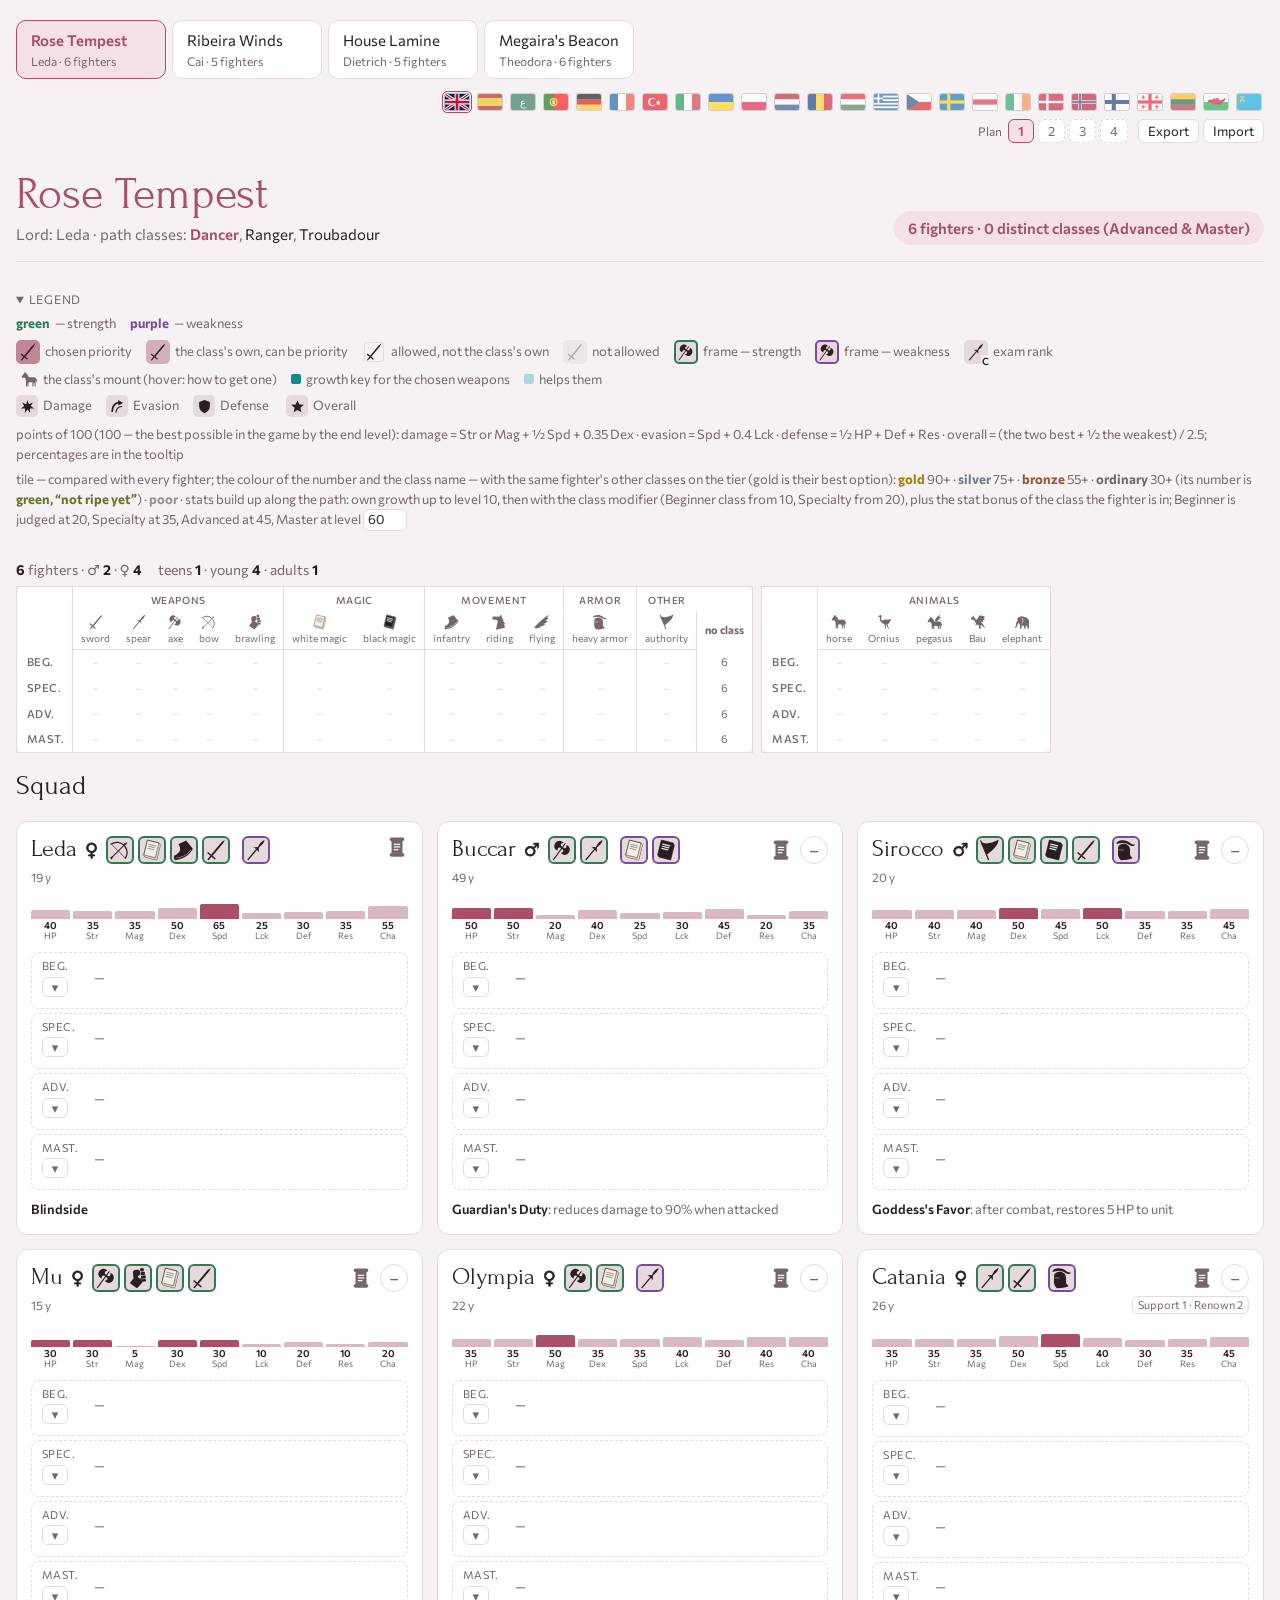
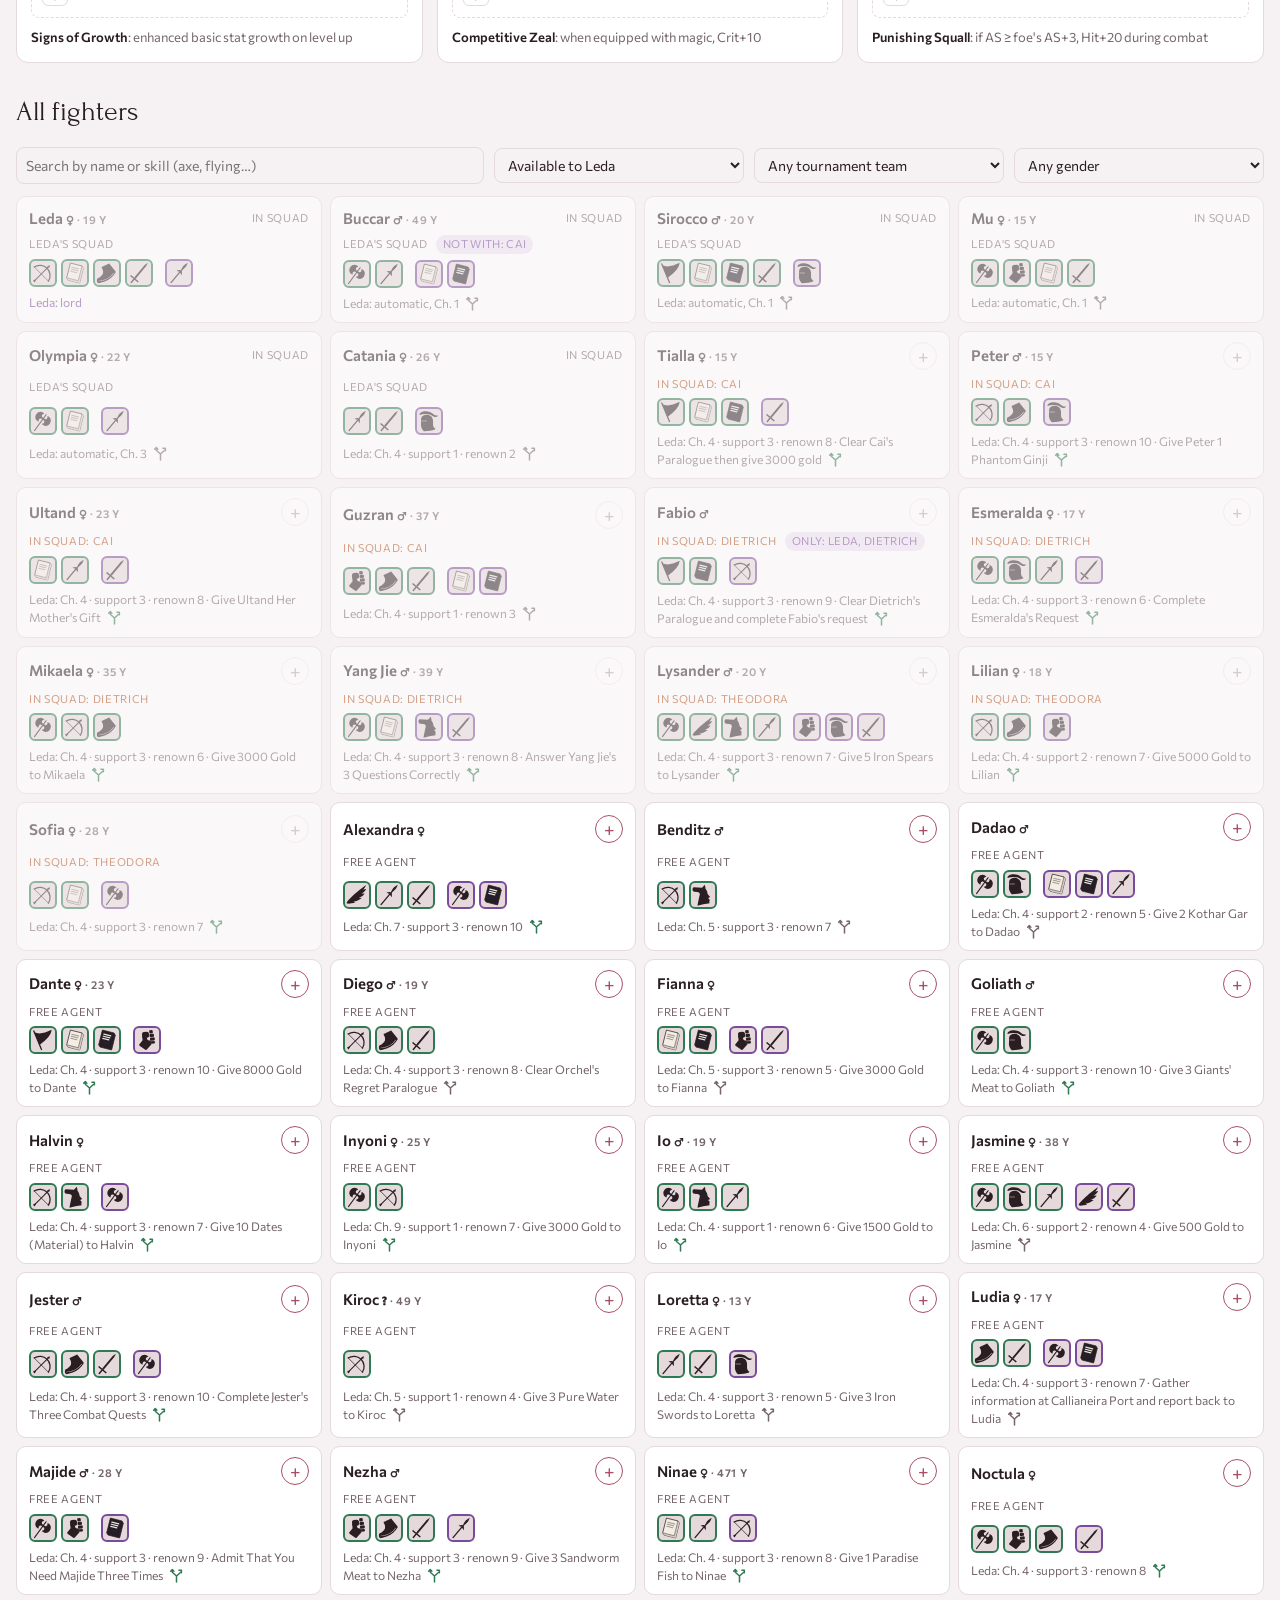
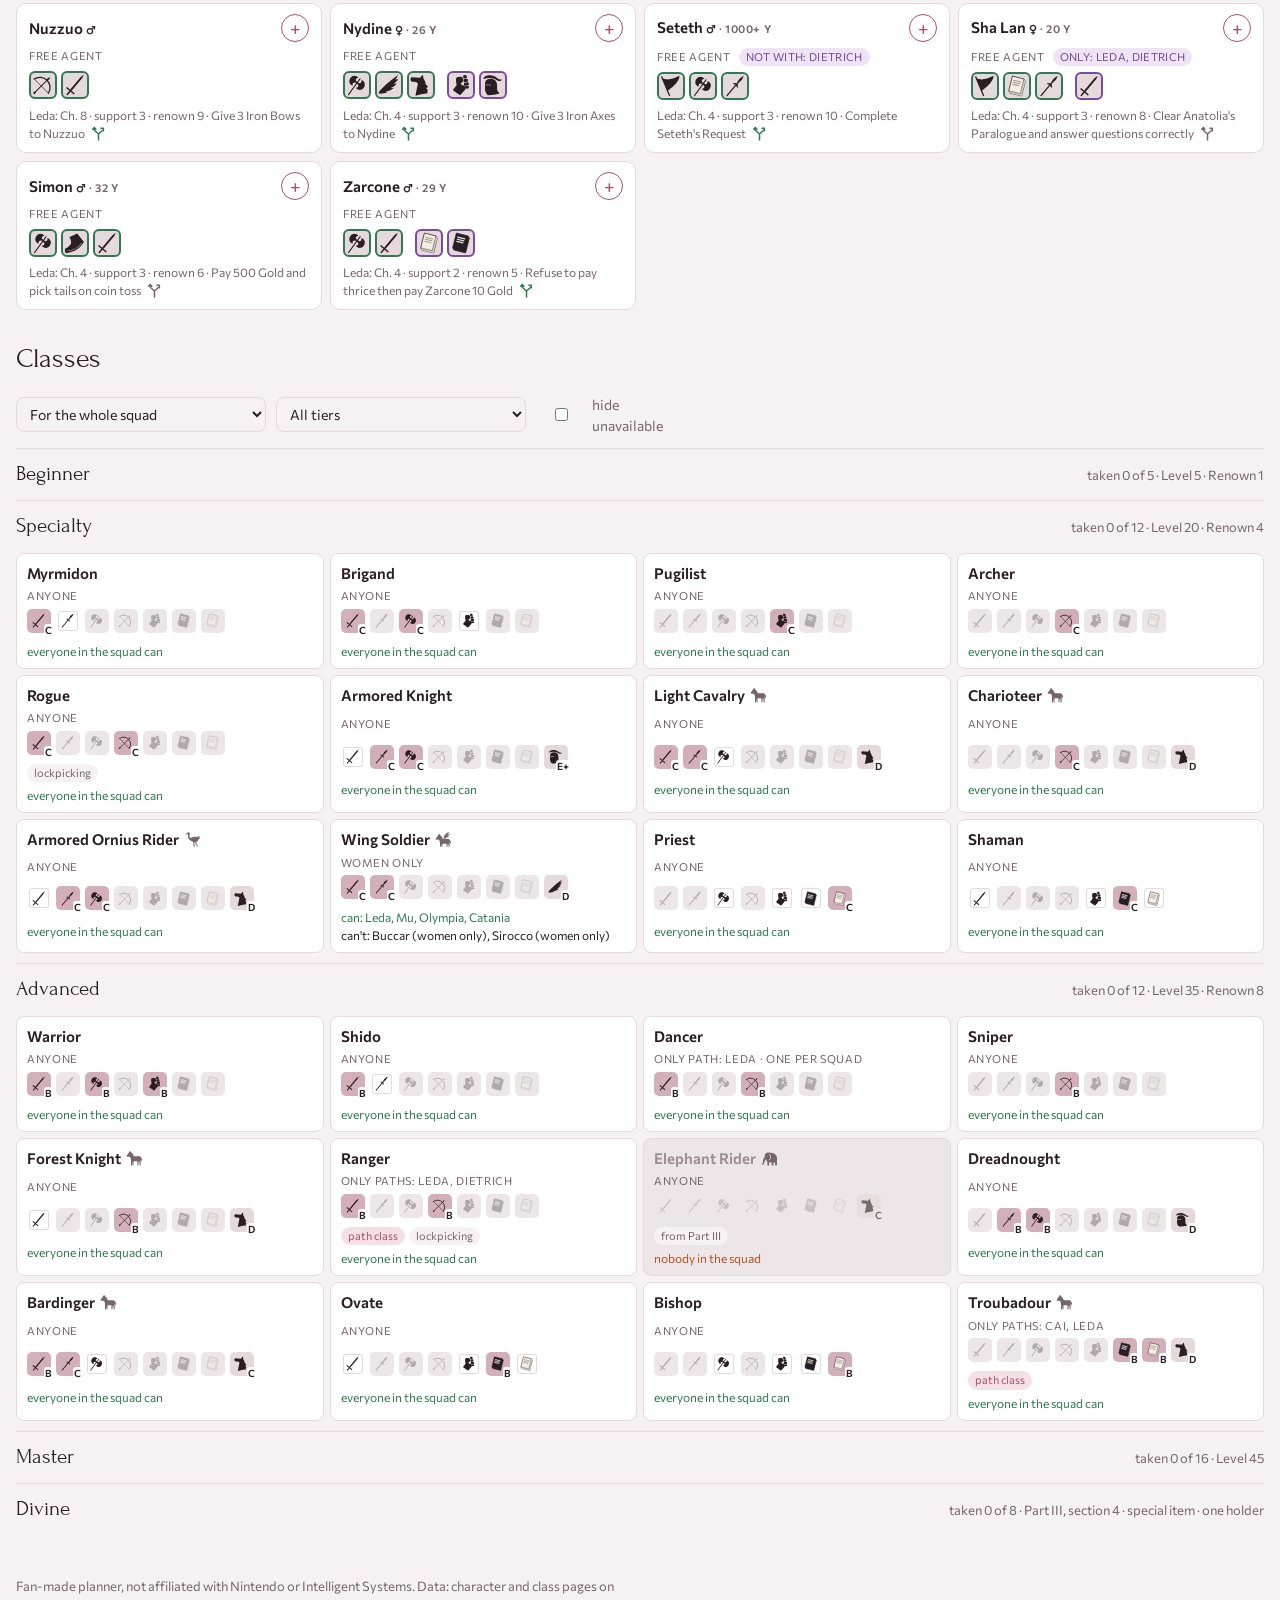
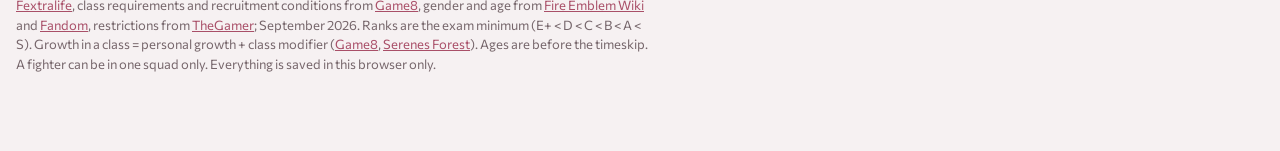
==== commit a68f3277: "Add mounts, movable story fighters, the Beginner stage and an animals table - Mounts: every mounted " ====
--- a/index.html
+++ b/index.html
@@ -8,288 +8,10 @@
 <link rel="preconnect" href="https://fonts.googleapis.com">
 <link rel="preconnect" href="https://fonts.gstatic.com" crossorigin>
 <link rel="stylesheet" href="https://fonts.googleapis.com/css2?family=Forum&family=Commissioner:wght@400;500;600&display=swap">
-<style>
-:root{
-  color-scheme:light;
-  --ground:#F6F1F2; --surface:#FFFFFF; --ink:#2A1E22; --muted:#76666B; --line:#E5D9DC;
-  --accent:#A94F68; --accent-soft:#F3E1E6; --plus:#2F7A52; --plus-soft:#E2F1E8;
-  --minus:#7A4A9C; --minus-soft:#EEE4F5; --warn:#B4541E; --warn-soft:#FBE9DE; --bar:#D9B8C2;
-  --block:#9A8E92; --block-soft:#ECE6E8; --rel:#138A8C; --rel-soft:#A9D9DA; --gold:#A87A06; --silver:#6F7C8C; --bronze:#9E522E; --unripe:#66732E;
-  --display:"Forum","Palatino Linotype",Georgia,serif;
-  --body:"Commissioner","Segoe UI",system-ui,sans-serif;
-}
-@media (prefers-color-scheme: dark){
-  :root{
-    color-scheme:dark;
-    --ground:#1A1417; --surface:#241C20; --ink:#F1E7EA; --muted:#A8979C; --line:#3A2E33;
-    --accent:#DC8CA2; --accent-soft:#3A2530; --plus:#7FCB9D; --plus-soft:#1F3328;
-    --minus:#C39BE3; --minus-soft:#2F2438; --warn:#F0A172; --warn-soft:#3A2519; --bar:#6E4655;
-    --block:#6F6468; --block-soft:#211A1D; --rel:#5FCFCD; --rel-soft:#2C6667; --gold:#EAC45A; --silver:#C4CEDA; --bronze:#D98A63; --unripe:#9CA65A;
-  }
-}
-/* lord colours: Rose Tempest rose, Ribeira Winds blue, House Lamine black-grey, Megaira's Beacon gold */
-body[data-lord="cai"]{--accent:#3F6FA8;--accent-soft:#E0EAF5;--bar:#B7CAE2}
-body[data-lord="die"]{--accent:#4A4A55;--accent-soft:#E6E4E8;--bar:#C3C0C8}
-body[data-lord="the"]{--accent:#A67A1A;--accent-soft:#F6ECD6;--bar:#E3CD98}
-@media (prefers-color-scheme: dark){
-  body[data-lord="cai"]{--accent:#8DB4E6;--accent-soft:#1E2B3B;--bar:#3F5878}
-  body[data-lord="die"]{--accent:#C8C4D2;--accent-soft:#2A282F;--bar:#55525E}
-  body[data-lord="the"]{--accent:#E5C06A;--accent-soft:#352B17;--bar:#6E5A2C}
-}
-*{box-sizing:border-box}
-body{margin:0;background:var(--ground);color:var(--ink);font-family:var(--body);font-size:15px;line-height:1.5}
-.wrap{max-width:1600px;margin:0 auto;padding-inline:16px;padding-block:20px 64px;display:grid;gap:28px}
-.topbar{display:flex;justify-content:space-between;align-items:flex-start;gap:12px;flex-wrap:wrap}
-/* language: one flag per language, the current one framed */
-.lang{display:flex;flex-wrap:wrap;gap:3px;justify-content:flex-end}
-@media (max-width:600px){.lang{justify-content:flex-start}}
-.lang button{padding:2px;border:1.5px solid transparent;border-radius:5px;background:transparent;line-height:0;opacity:.6}
-.lang button:hover{opacity:1}
-.lang button.on{border-color:var(--accent);opacity:1}
-.lang svg{width:24px;height:16px;display:block;border-radius:2px;box-shadow:0 0 0 1px rgba(0,0,0,.25)}
-/* under the flags: the four plans (save slots) and the export / import buttons */
-.side{display:grid;gap:6px;justify-items:end;margin-inline-start:auto}
-@media (max-width:600px){.side{justify-items:start}}
-.slots{display:flex;flex-wrap:wrap;align-items:center;gap:4px}
-.slots .lb{font-size:12px;color:var(--muted);margin-inline-end:2px}
-.slots button{padding:1px 9px;font-size:13px;line-height:20px;border-radius:6px;font-variant-numeric:tabular-nums}
-.slots button.empty{color:var(--muted);border-style:dashed}
-.slots button.on{border-color:var(--accent);background:var(--accent-soft);color:var(--accent);font-weight:600}
-.slots #exportBtn{margin-inline-start:6px}
-.tabs{display:flex;flex-wrap:wrap;gap:6px}
-.tabs button{display:grid;gap:0;text-align:left;padding:8px 14px;border-radius:10px;min-width:150px}
-.tabs button small{color:var(--muted);font-size:12px}
-.tabs button.on{border-color:var(--accent);background:var(--accent-soft)}
-.tabs button.on span{color:var(--accent);font-weight:600}
-header{display:flex;flex-wrap:wrap;align-items:flex-end;justify-content:space-between;gap:16px;border-bottom:1px solid var(--line);padding-bottom:16px}
-h1{font-family:var(--display);font-weight:400;font-size:46px;line-height:1;margin:0;color:var(--accent)}
-.sub{color:var(--muted);margin:6px 0 0}
-h2{font-family:var(--display);font-weight:400;font-size:28px;margin:0 0 14px}
-.meter{font-variant-numeric:tabular-nums;font-weight:600;padding:6px 14px;border-radius:999px;background:var(--accent-soft);color:var(--accent)}
-button{font:inherit;cursor:pointer;border-radius:8px;border:1px solid var(--line);background:var(--surface);color:var(--ink);padding:6px 12px}
-button:hover{border-color:var(--accent)}
-button:disabled{cursor:default;opacity:.55}
-button.ghost{border-color:transparent;background:transparent;color:var(--muted);padding:2px 6px}
-button:focus-visible,input:focus-visible,select:focus-visible,summary:focus-visible,[data-main]:focus-visible{outline:2px solid var(--accent);outline-offset:2px}
-input,select{font:inherit;font-size:14px;color:var(--ink);background:var(--ground);border:1px solid var(--line);border-radius:8px;padding:7px 9px;width:100%}
-svg.ic{width:16px;height:16px;flex:none;vertical-align:-3px;fill:currentColor}
-.legend{font-size:13px;color:var(--muted)} .legend .lg{display:flex;flex-wrap:wrap;gap:6px 14px;margin-top:6px}
-.legend summary{cursor:pointer;font-size:12px;letter-spacing:.06em;text-transform:uppercase;width:max-content}
-.legend span{display:inline-flex;align-items:center;gap:5px}
-.legend span.ln{display:block;flex-basis:100%}
-/* tooltip card: short lines, the first one is the headline */
-.tip{position:fixed;z-index:50;max-width:250px;padding:8px 11px;border-radius:9px;background:var(--surface);color:var(--ink);
-  border:1px solid var(--line);box-shadow:0 8px 24px rgba(0,0,0,.35);font-size:12px;line-height:1.45;white-space:pre-line;pointer-events:none}
-.tip::first-line{font-weight:600}
-.legend{--host:var(--ground)} #endLv{width:3.4em;padding:0 4px;font:inherit;color:var(--ink);background:var(--surface);border:1px solid var(--line);border-radius:6px} .legend span.lt{display:flex;flex-wrap:wrap;gap:8px 14px}
-
-/* up to four cards a row on a wide screen, fewer as it narrows */
-.team{display:grid;grid-template-columns:repeat(auto-fill,minmax(max(320px,calc((100% - 42px)/4)),1fr));gap:14px}
-.card{background:var(--surface);border:1px solid var(--line);border-radius:12px;padding:14px;display:grid;gap:10px;align-content:start}
-.card.dup,.card.bad{border-color:var(--warn)}
-.c-name{font-family:var(--display);font-size:24px;line-height:1.1}
-.c-meta{display:flex;flex-wrap:wrap;align-items:center;gap:8px}
-.tag{font-size:11px;letter-spacing:.06em;text-transform:uppercase;color:var(--muted)}
-.tag.lock{color:var(--warn)}
-.tag.uniq{color:var(--minus);background:var(--minus-soft);padding:1px 7px;border-radius:999px;letter-spacing:.03em}
-.sx{display:inline-flex;border:1px solid var(--line);border-radius:999px;overflow:hidden}
-.sx button{border:0;border-radius:0;padding:1px 9px;font-size:13px;background:transparent;color:var(--muted)}
-.sx button.on{background:var(--accent-soft);color:var(--accent);font-weight:600}
-.chips{display:flex;flex-wrap:wrap;gap:4px}
-.chip{display:inline-flex;align-items:center;gap:4px;font-size:12px;padding:2px 8px;border-radius:999px}
-.chip.p{background:var(--plus-soft);color:var(--plus)}
-.chip.m{background:var(--minus-soft);color:var(--minus)}
-.chip.n{background:var(--ground);color:var(--muted)}
-.c-top{display:flex;justify-content:space-between;align-items:flex-start;gap:8px}
-.c-line{display:flex;flex-wrap:wrap;align-items:baseline;gap:4px 8px;min-width:0}
-.c-sx{font-size:18px;line-height:1;font-weight:700;-webkit-text-stroke:.6px currentColor;color:var(--ink)}
-.c-age{font-size:12px;color:var(--muted);font-variant-numeric:tabular-nums}
-.c-right{display:flex;align-items:center;gap:8px;flex:none}
-button.round{width:28px;height:28px;padding:0;border-radius:50%;font-size:18px;line-height:1;display:inline-grid;place-items:center;flex:none;color:var(--muted)}
-button.round:hover:not(:disabled){color:var(--accent)}
-button.round.add{color:var(--accent);border-color:var(--accent)}
-.c-rec{font-size:11px;color:var(--muted);font-variant-numeric:tabular-nums;border:1px solid var(--line);border-radius:6px;padding:0 5px;cursor:help;white-space:nowrap}
-/* second head line: age (and home squad) on the left, what recruiting takes on the right */
-.c-sub{display:flex;flex-wrap:wrap;align-items:center;gap:4px 8px;margin-top:-6px;min-height:18px}
-.c-sub .c-rec{margin-inline-start:auto}
-[dir=rtl] .topbar{direction:ltr} [dir=rtl] .topbar .tabs button{unicode-bidi:plaintext}
-
-.tstats{display:grid;gap:6px;margin-bottom:12px;font-size:14px;color:var(--muted)}
-.tstats b{color:var(--ink);font-variant-numeric:tabular-nums}
-.ts-head{display:flex;flex-wrap:wrap;gap:4px 16px}
-.ts-tbl{overflow-x:auto}
-.ts-tbl table{border-collapse:collapse;font-size:13px;font-variant-numeric:tabular-nums;background:var(--surface);border:1px solid var(--line);border-radius:10px}
-.ts-tbl th,.ts-tbl td{padding:3px 8px;text-align:center;white-space:nowrap}
-.ts-tbl th.gh{font-size:10px;letter-spacing:.06em;text-transform:uppercase;font-weight:500;color:var(--muted);border-left:1px solid var(--line);padding-top:6px}
-.ts-tbl th.sk-h{font-weight:400;font-size:11px;color:var(--muted);border-bottom:1px solid var(--line)}
-.ts-tbl th.sk-h span{display:block;font-size:10px}
-.ts-tbl .gs{border-left:1px solid var(--line)}
-.ts-tbl th.st{text-align:left;font-size:11px;letter-spacing:.04em;text-transform:uppercase;font-weight:500;color:var(--muted);padding-left:10px}
-.ts-tbl td b{color:var(--ink);font-size:14px}
-.ts-tbl td .pr{color:var(--accent);font-weight:600;font-size:14px}
-.ts-tbl td.z{color:var(--line)}
-.ts-tbl .nc{border-left:1px solid var(--line);font-size:11px;color:var(--muted)}
-
-/* skill tiles: the fill is what the class does with the weapon (priority / allowed / not allowed),
-   the frame is the fighter's own leaning (strength / weakness), the corner badge is the exam rank */
-.sk-t{position:relative;width:24px;height:24px;flex:none;box-sizing:border-box;border:2px solid transparent;border-radius:5px;
-  background:var(--line);color:var(--ink);display:inline-flex;align-items:center;justify-content:center}
-.sk-t svg.ic{width:18px;height:18px;vertical-align:0}
-.sk-t.own{background:color-mix(in srgb,var(--accent) 30%,var(--line))}
-.sk-t.pr{background:color-mix(in srgb,var(--accent) 60%,var(--line))}
-.sk-t.na{background:var(--block-soft)}
-/* allowed but not the class's own: an empty tile, only a thin outline (unless a leaning frame is already there) */
-.sk-t.al{background:transparent}
-.sk-t.al:not(.up):not(.dn){box-shadow:inset 0 0 0 1px var(--line)}
-.sk-t.na svg.ic{opacity:.3}
-.sk-t.up{border-color:var(--plus)} .sk-t.dn{border-color:var(--minus)}
-/* a leaning the class can't use anyway: keep the frame, but quiet */
-.sk-t.na.up{border-color:color-mix(in srgb,var(--plus) 35%,transparent)}
-.sk-t.na.dn{border-color:color-mix(in srgb,var(--minus) 35%,transparent)}
-/* the fighter's leanings in the card head: large tiles, no words (the tooltip names them) */
-.c-apt{display:inline-flex;align-items:center;gap:4px;flex-wrap:nowrap;align-self:center}
-.c-apt .sk-t{width:28px;height:28px;border-radius:6px}
-.c-apt .sk-t svg.ic{width:22px;height:22px}
-.c-apt i.gap{width:4px}
-.c-apt.none{font-size:12px;color:var(--muted)}
-.c-story{display:inline-flex;color:var(--muted);cursor:help} .c-story svg{width:22px;height:22px;fill:currentColor}
-.sxb{font-weight:700;-webkit-text-stroke:.4px currentColor;color:var(--ink);letter-spacing:0}
-.sk-t[data-main]{cursor:pointer}
-.sk-t[data-main]:hover{filter:brightness(1.15)}
-.sk-r{position:absolute;right:-4px;bottom:-5px;padding:0 1px;border-radius:3px;background:var(--host,var(--surface));
-  color:var(--ink);font:600 10px/12px var(--body);font-style:normal;font-variant-numeric:tabular-nums}
-.path{display:grid;gap:4px}
-button.clear-all{justify-self:end;font-size:12px;margin-top:-4px}
-button.clear-all:hover{color:var(--warn)}
-.stage{background:var(--ground);border-radius:8px;padding:5px 6px 5px 10px}
-.stage.empty{background:transparent;border:1px dashed var(--line)}
-.stage.open{outline:1px solid var(--accent)}
-.stage.clash{background:var(--warn-soft);outline:1px solid var(--warn)}
-.stage.clash .st-note .warn{font-weight:600}
-.st-row{display:grid;grid-template-columns:44px 1fr;align-items:center;gap:8px;min-height:28px}
-.st-l{display:grid;justify-items:start;gap:2px}
-.st-t{font-size:11px;letter-spacing:.04em;text-transform:uppercase;color:var(--muted);cursor:help}
-.st-v{display:flex;flex-wrap:wrap;align-items:baseline;gap:2px 10px;min-width:0;font-size:14px}
-.st-v b{font-weight:600}
-.st-v .req{flex-basis:100%;margin-top:3px}
-.st-v .muted{color:var(--muted)}
-button.pick{width:26px;height:20px;padding:0;border-radius:6px;display:grid;place-items:center;font-size:13px;color:var(--muted);transition:transform .15s}
-.stage.open button.pick{transform:rotate(180deg);color:var(--accent);border-color:var(--accent)}
-.st-note{padding-left:52px;display:grid;gap:2px;font-size:12px}
-.st-note .rs i{font-size:10px}
-.drawer{margin-top:6px;max-height:320px;overflow-y:auto;display:grid;gap:3px;padding-right:2px;animation:slide .15s ease-out}
-@keyframes slide{from{opacity:0;transform:translateY(-4px)}to{opacity:1;transform:none}}
-@media (prefers-reduced-motion: reduce){.drawer{animation:none}button.pick{transition:none}}
-.opt{display:grid;grid-template-columns:1fr auto;gap:0 8px;text-align:left;padding:5px 8px;border-radius:6px;font-size:13px;background:var(--surface)}
-.opt .o-n{font-weight:600}
-.opt .o-r{grid-column:1/-1;margin-top:5px}
-.opt .o-x{grid-column:1/-1;font-size:11px}
-.opt.weak .o-n{color:var(--minus)}
-.opt.rec{border-color:var(--plus);background:var(--plus-soft)}
-.opt.rec .o-n{color:var(--plus)}
-.opt.rec .o-n::after{content:"  ★";font-size:11px}
-.rec-h{font-size:11px;color:var(--plus);padding:0 2px 2px}
-.opt.taken{opacity:.55}
-.opt:disabled{cursor:not-allowed}
-.opt.on{border-color:var(--accent);background:var(--accent-soft)}
-/* main damage stat growth in the class: ≤40% dimmed but selectable, ≥65% gold name */
-/* five levels of a rating: gold, silver, bronze, ordinary (no class), poor */
-.stage.rb-gold .st-v > b,.opt.rb-gold .o-n{color:var(--gold)}
-.stage.rb-silver .st-v > b,.opt.rb-silver .o-n{color:var(--silver)}
-.stage.rb-bronze .st-v > b,.opt.rb-bronze .o-n{color:var(--bronze)}
-.stage.rb-poor .st-v > b,.opt.rb-poor .o-n{color:var(--block)}
-.stage.rb-ord .st-v > b,.opt.rb-ord .o-n{color:var(--unripe)}
-.opt.rb-gold{box-shadow:inset 3px 0 0 var(--gold)} .opt.rb-silver{box-shadow:inset 3px 0 0 var(--silver)} .opt.rb-bronze{box-shadow:inset 3px 0 0 var(--bronze)}
-/* rating tiles: damage, evasion, defense, overall; the number sits in the corner like a skill rank */
-.rt{display:inline-flex;align-items:center;gap:7px;padding:0 6px 5px 0;align-self:center}
-.rt-t{position:relative;width:22px;height:22px;flex:none;border-radius:5px;background:var(--line);color:var(--ink);display:inline-flex;align-items:center;justify-content:center}
-.rt-t svg{width:15px;height:15px;fill:currentColor}
-.rt-t.rt-o{margin-left:3px}
-.rt-t.rb-gold{background:color-mix(in srgb,var(--gold) 45%,var(--line))}
-.rt-t.rb-silver{background:color-mix(in srgb,var(--silver) 40%,var(--line))}
-.rt-t.rb-bronze{background:color-mix(in srgb,var(--bronze) 45%,var(--line))}
-.rt-t.rb-poor{background:var(--block-soft)} .rt-t.rb-poor svg{opacity:.35}
-.sk-r.pb-gold{color:var(--gold)} .sk-r.pb-silver{color:var(--silver)}
-/* an ordinary number is swamp green — "not ripe yet" — so it can't be taken for silver */
-.sk-r.pb-ord{color:var(--unripe)} .sk-r.pb-bronze{color:var(--bronze)} .sk-r.pb-poor{color:var(--block)}
-.rt.sm .rt-t{width:19px;height:19px} .rt.sm .rt-t svg{width:13px;height:13px} .rt.sm{gap:6px}
-.opt.clear{color:var(--muted);grid-template-columns:1fr}
-.prog{display:grid;gap:6px}
-.sk{display:grid;grid-template-columns:108px 1fr 22px;align-items:end;gap:8px;font-size:13px}
-.sk-n{display:inline-flex;align-items:center;gap:4px;white-space:nowrap;padding-bottom:2px}
-.sk.p .sk-n,.sk.p .sk-g{color:var(--plus)} .sk.m .sk-n,.sk.m .sk-g{color:var(--minus)}
-.sk-g{text-align:center;font-weight:600;padding-bottom:2px}
-.track{display:grid;grid-template-columns:repeat(6,minmax(0,1fr));gap:2px}
-.seg{position:relative;display:grid;grid-template-rows:12px 6px 12px;text-align:center}
-.seg::before{content:"";grid-row:2;background:var(--line);border-radius:2px}
-.seg.on::before{background:var(--accent)}
-.sk.m .seg.on::before{background:var(--minus)}
-.seg em{grid-row:1;font-style:normal;font-size:9px;line-height:12px;color:var(--ink);white-space:nowrap;overflow:visible}
-.seg i{grid-row:3;font-style:normal;font-size:9px;line-height:12px;color:var(--muted)}
-.ability{font-size:13px;color:var(--muted)}
-.ability b{color:var(--ink);font-weight:600}
-.fit{font-size:13px;display:grid;gap:2px}
-.good{color:var(--plus)} .warn{color:var(--warn)}
-.grow{display:grid;grid-template-columns:repeat(9,1fr);gap:3px;align-items:end;height:46px}
-.g{display:grid;grid-template-rows:1fr auto;height:100%;text-align:center;font-size:9px;line-height:1.2;color:var(--muted);font-variant-numeric:tabular-nums}
-.g i{display:block;align-self:end;background:var(--bar);border-radius:2px 2px 0 0}
-.g i.hi{background:var(--accent)}
-/* growth stats that matter for the chosen weapons: direct teal, indirect pale teal (teal is no lord's colour) */
-.g i.rd{background:var(--rel)} .g i.ri{background:var(--rel-soft)}
-.g.gd span{color:var(--rel)} .g.gd span b{color:var(--rel)}
-.legend i.sw-rd,.legend i.sw-ri{display:inline-block;width:10px;height:10px;border-radius:2px}
-.legend i.sw-rd{background:var(--rel)} .legend i.sw-ri{background:var(--rel-soft)}
-.g span b{display:block;font-weight:600;color:var(--ink);font-size:10px}
-.grow.cg{height:38px;margin-top:6px}
-.g em{display:block;font-style:normal;font-size:9px;color:var(--muted)}
-.g em.up{color:var(--plus)} .g em.dn{color:var(--minus)}
-.lbl{font-size:11px;letter-spacing:.06em;text-transform:uppercase;color:var(--muted)}
-
-.tools{display:flex;flex-wrap:wrap;gap:10px;margin-bottom:12px;align-items:center}
-.tools input{flex:1 1 220px;width:auto}
-.tools select{flex:0 1 250px;width:auto}
-.tools label{display:inline-flex;align-items:center;gap:6px;font-size:14px;color:var(--muted);cursor:pointer}
-.tools label input{width:auto}
-.pool{display:grid;grid-template-columns:repeat(auto-fill,minmax(270px,1fr));gap:8px}
-.row{background:var(--surface);border:1px solid var(--line);border-radius:10px;padding:10px 12px;display:grid;gap:6px}
-.row.in{opacity:.5}
-.r-head{display:flex;justify-content:space-between;align-items:center;gap:8px}
-.r-name{font-weight:600}
-.join{font-size:12px;color:var(--muted)}
-.join.no{color:var(--minus)}
-
-details.tier{border-top:1px solid var(--line);padding-block:10px}
-details.tier summary{cursor:pointer;display:flex;justify-content:space-between;gap:12px;flex-wrap:wrap;align-items:baseline}
-details.tier summary b{font-family:var(--display);font-weight:400;font-size:21px}
-details.tier summary span{color:var(--muted);font-size:13px;font-variant-numeric:tabular-nums}
-.cls{display:grid;grid-template-columns:repeat(auto-fill,minmax(260px,1fr));gap:6px;margin-top:10px}
-.cl{border:1px solid var(--line);border-radius:8px;padding:8px 10px;display:grid;gap:4px;background:var(--surface)}
-.cl.used{border-color:var(--accent);background:var(--accent-soft)}
-.cl.st-block{background:var(--block-soft);color:var(--block)}
-.cl.st-block .req{opacity:.6}
-.cl .t{font-weight:600}
-/* a tile row always stays on one line: tiles shrink a little when the row is narrow */
-.req{display:grid;grid-auto-flow:column;grid-auto-columns:minmax(0,24px);justify-content:start;align-items:center;gap:5px;
-  padding:0 5px 5px 0;min-width:0;box-sizing:border-box}
-.req .sk-t{width:100%;height:auto;min-width:0;min-height:0;aspect-ratio:1}
-/* the icon is placed against the tile box itself, so its size never depends on the row layout */
-.req .sk-t svg.ic{position:absolute;inset:0;margin:auto;width:76%;height:76%}
-.stage{--host:var(--ground)} .cl,.opt{--host:var(--surface)} .cl.used,.opt.on{--host:var(--accent-soft)}
-.cl.st-block{--host:var(--block-soft)} .opt.rec{--host:var(--plus-soft)}
-.rs{display:flex;flex-wrap:wrap;gap:4px}
-.rs i{font-style:normal;font-size:11px;padding:1px 7px;border-radius:999px;background:var(--warn-soft);color:var(--warn)}
-.rs i.soft{background:var(--ground);color:var(--muted)}
-.rs i.mine{background:var(--accent-soft);color:var(--accent)}
-.sub .rc-ex{color:var(--accent);font-weight:600}
-.sub .rc-un{color:var(--ink)}
-.cl .who{font-size:12px;color:var(--accent);font-weight:600}
-.cl .why{font-size:12px}
-.src{color:var(--muted);font-size:13px;max-width:80ch}
-.src a{color:var(--accent)}
-</style>
+<link rel="stylesheet" href="css/style.css">
 </head>
 <body data-lord="leda">
-<svg width="0" height="0" style="position:absolute" aria-hidden="true"><symbol id="i-sw" viewBox="0 0 24 24"><path d="M 21.75 0.70 L 19.76 4.66 L 8.35 18.26 L 6.79 16.95 L 18.20 3.35Z M 3.33 14.06 L 11.79 21.15 L 10.71 22.44 L 2.25 15.35Z M 5.89 18.39 L 7.08 19.39 L 4.15 22.88 C 3.84 23.25 3.33 23.30 3.01 23.02 C 2.70 22.76 2.65 22.24 2.96 21.88Z"/></symbol><symbol id="i-sp" viewBox="0 0 24 24"><path d="M 21.56 0.70 C 20.87 2.66 20.09 4.54 19.00 5.84 C 17.91 7.14 16.69 8.02 15.56 8.98 L 14.45 8.05 C 15.20 6.77 15.86 5.42 16.95 4.11 C 18.04 2.81 19.77 1.72 21.56 0.70Z M 15.07 9.20 L 15.18 14.36 L 13.04 11.62Z M 14.33 8.57 L 9.23 9.36 L 12.30 10.99Z M 14.60 7.85 L 15.72 8.79 L 3.86 22.94 C 3.54 23.30 3.12 23.26 2.84 23.02 C 2.56 22.79 2.44 22.36 2.74 22.00Z"/></symbol><symbol id="i-ax" viewBox="0 0 24 24"><path d="M 13.99 6.05 L 14.90 6.71 L 3.17 22.86 C 2.97 23.15 2.61 23.20 2.35 23.03 C 2.11 22.84 2.05 22.48 2.26 22.20Z M 12.29 8.46 L 11.02 7.54 C 10.17 6.07 11.15 4.42 13.48 4.18 C 11.67 1.36 7.35 0.80 4.80 4.31 C 2.25 7.82 4.12 11.74 7.35 12.60 C 6.87 10.32 8.13 8.87 9.80 9.23 L 11.07 10.15Z M 13.13 9.08 L 14.40 9.99 C 16.07 10.35 17.33 8.91 16.85 6.62 C 20.08 7.47 21.95 11.41 19.40 14.92 C 16.86 18.43 12.54 17.87 10.73 15.05 C 13.05 14.81 14.03 13.16 13.18 11.68 L 11.91 10.76Z M 16.08 4.13 L 15.48 6.28 L 15.08 6.84 L 13.82 5.92 L 14.23 5.37Z"/></symbol><symbol id="i-bo" viewBox="0 0 24 24"><path d="M2.4 5.4A11.2 11.2 0 0 1 17.9 20.9" fill="none" stroke="currentColor" stroke-width="1.35" stroke-linecap="round"/><path d="M2.4 5.4L17.9 20.9" fill="none" stroke="currentColor" stroke-width="0.8" stroke-linecap="round"/><path d="M3.2 20.1L17.6 5.7" fill="none" stroke="currentColor" stroke-width="1.1"/><path d="M19.8 3.5L18.6 6.9L16.4 4.7Z M0.96 20.36L3.75 18.91L4.39 19.55L2.94 22.34Z"/></symbol><symbol id="i-br" viewBox="0 0 24 24"><path d="M 8.62 3.34 L 11.56 3.03 C 12.85 2.90 14.02 3.84 14.14 5.13 L 14.35 7.09 C 14.49 8.38 13.54 9.55 12.26 9.68 L 9.32 9.99 C 8.03 10.13 6.86 9.18 6.73 7.89 L 6.52 5.94 C 6.38 4.64 7.33 3.48 8.62 3.34Z"/><path d="M 6.68 7.50 L 11.58 6.98 L 11.86 9.72 C 12.07 11.68 13.15 12.56 14.52 12.41 L 15.88 12.27 L 16.28 15.98 L 16.93 16.51 L 11.80 22.39 C 11.37 22.93 10.68 23.00 10.14 22.56 L 3.86 18.28 C 3.32 17.84 3.25 17.16 3.69 16.62 L 7.20 12.39Z"/><path d="M 15.13 1.28 L 17.18 1.06 C 17.66 1.00 18.10 1.35 18.16 1.85 L 18.36 3.80 C 18.41 4.28 18.06 4.72 17.57 4.77 L 15.52 4.98 C 15.03 5.04 14.60 4.69 14.55 4.20 L 14.34 2.24 C 14.29 1.76 14.65 1.32 15.13 1.28Z M 15.58 5.57 L 18.51 5.27 C 18.99 5.22 19.43 5.57 19.48 6.05 L 19.65 7.62 C 19.70 8.10 19.35 8.54 18.86 8.59 L 15.92 8.90 C 15.44 8.95 15.01 8.59 14.95 8.11 L 14.79 6.55 C 14.74 6.06 15.10 5.62 15.58 5.57Z M 15.99 9.49 L 19.42 9.12 C 19.90 9.07 20.33 9.43 20.39 9.91 L 20.55 11.48 C 20.61 11.97 20.25 12.40 19.76 12.45 L 16.34 12.81 C 15.86 12.86 15.41 12.51 15.36 12.02 L 15.21 10.46 C 15.15 9.98 15.50 9.54 15.99 9.49Z M 16.21 13.42 L 19.63 13.06 C 20.11 13.01 20.55 13.36 20.61 13.84 L 20.70 14.83 C 20.75 15.31 20.40 15.75 19.92 15.80 L 16.49 16.16 C 16.01 16.20 15.57 15.85 15.52 15.37 L 15.41 14.39 C 15.36 13.91 15.72 13.47 16.21 13.42Z"/></symbol><symbol id="i-wm" viewBox="0 0 24 24"><path d="M6.97 1.16 L19.59 4.31 L21.04 6.73 L17.03 22.84 L4.41 19.69 L2.96 17.27 Z" fill="#F3EDE3" stroke="currentColor" stroke-width="0.8" stroke-linejoin="round"/><path d="M2.96 17.27 L15.57 20.41 L19.59 4.31 L21.04 6.73 L17.03 22.84 L4.41 19.69 Z" fill="#D6CCBF"/><path d="M2.96 17.27 L15.57 20.41 L19.59 4.31" fill="none" stroke="#5F5760" stroke-width="0.7" stroke-linejoin="round"/><path d="M8.53 5.66 L16.10 7.54 M7.97 7.91 L15.03 9.67 M7.41 10.17 L13.97 11.80" fill="none" stroke="#A39A8F" stroke-width="1.1" stroke-linecap="round"/></symbol><symbol id="i-bm" viewBox="0 0 24 24"><path d="M6.97 1.16 L19.59 4.31 L21.04 6.73 L17.03 22.84 L4.41 19.69 L2.96 17.27 Z" stroke="currentColor" stroke-width="0.8" stroke-linejoin="round"/><path d="M7.70 2.54 L18.30 5.18 L14.84 19.03 L4.25 16.39 Z" fill="#241F29" stroke="#241F29" stroke-width="0.4" stroke-linejoin="round"/><path d="M2.96 17.27 L15.57 20.41 L19.59 4.31" fill="none" stroke="#241F29" stroke-width="0.6" stroke-linejoin="round"/><path d="M8.53 5.66 L16.10 7.54 M7.97 7.91 L15.03 9.67 M7.41 10.17 L13.97 11.80" fill="none" stroke="#EDE6DA" stroke-width="1.3" stroke-linecap="round"/></symbol><symbol id="i-au" viewBox="0 0 24 24"><path d="M1.2 2.1 C1.1 1.6 1.5 1.3 1.9 1.3 C2.3 1.3 2.5 1.6 2.6 1.9 L11 22.2 C11.2 22.7 10.9 23.1 10.4 23.1 C10 23.1 9.8 22.9 9.7 22.6 Z"/><path d="M2.2 3.1 C6.2 5.7 12.4 5.5 21.4 0.9 C21 6.4 16.2 11.4 8.4 17.4 Z"/></symbol><symbol id="i-he" viewBox="0 0 24 24"><path fill-rule="evenodd" d="M3.4 9.2 C3.8 6.6 6.4 5.3 9.6 5.3 C13.4 5.3 16.2 7.8 16.4 11.8 L16.4 16 C16.4 17.8 17.4 19.2 19 20.4 L18.6 21.2 C15 22.4 10.4 23.2 6.4 23.1 C4.6 21.6 3.4 19.4 3.2 17 Z M4 11.6 L9.6 11.6 L9.6 12.4 L4 12.4 Z"/><path d="M1.6 5.4 C1.8 2.8 4.6 1.4 8.4 1.4 C11.8 1.4 14.4 2.4 16.2 4 C17.6 5.2 19 6.2 21.8 6 C21.4 7.3 19.8 8 18 7.5 C16.4 7 15.2 6 13.6 5.1 C10.4 3.9 5.6 4 1.6 5.4 Z"/></symbol><symbol id="i-ri" viewBox="0 0 24 24"><path d="M2 3.6 L10.8 4.2 C11.8 3.4 12.8 2 13.6 0.8 C14.4 2 14.8 3.6 14.6 5 C16 6.6 16.8 8.6 17 10.8 L19.8 14.2 L17.6 15.4 L19.6 17.8 L18.8 18.6 L19.2 21 C14.8 21.6 10 22.6 6 23.6 C6.6 19.6 7.8 15 8.6 11 C8.4 9.8 7.4 8.9 5.8 8.7 L2.6 8.5 C1.3 8.4 0.6 7.4 0.6 6 C0.6 4.6 1.1 3.7 2 3.6 Z"/></symbol><symbol id="i-fl" viewBox="0 0 24 24"><path d="M1.4 19 C5.6 14.4 11.8 8.4 21.8 1.2 C21.2 3.2 20.2 4.8 18.8 6 L22 5.4 C20.8 7.6 19.2 9.4 17 10.6 L20.4 10.4 C18.8 12.8 16.6 14.2 14 15 L17.2 15.4 C14.6 17.6 11.4 18.8 8 19.4 L10.2 20.2 C6.8 21.2 3.6 21.6 1.8 21.4 C0.6 21.2 0.4 20 1.4 19 Z"/></symbol><symbol id="i-in" viewBox="0 0 24 24"><path fill-rule="evenodd" d="M6.2 5.4 L13.8 1.8 C14.2 1.6 14.6 1.8 14.8 2.2 L21.2 10 C21.6 10.6 21.6 11.2 21.2 11.8 C18.6 16.2 14.6 19.4 9.6 21.4 L3.8 23 C2.2 23.4 1 22.4 1 21 L1 19.4 C1 18.6 1.4 18.1 2.1 17.8 C4.4 16.8 6.6 15 7.6 12.6 C8 10.8 7.6 8.6 6.6 7.2 C6.2 6.6 6 6 6.2 5.4 Z M19.2 11.6 C16.4 15.6 12.8 18 8.8 19.4 L2.4 20.6 L2.5 21.1 L9 19.9 C13.1 18.5 16.9 16 19.6 12 Z"/></symbol></svg>
+<svg width="0" height="0" style="position:absolute" aria-hidden="true"><symbol id="i-sw" viewBox="0 0 24 24"><path d="M 21.75 0.70 L 19.76 4.66 L 8.35 18.26 L 6.79 16.95 L 18.20 3.35Z M 3.33 14.06 L 11.79 21.15 L 10.71 22.44 L 2.25 15.35Z M 5.89 18.39 L 7.08 19.39 L 4.15 22.88 C 3.84 23.25 3.33 23.30 3.01 23.02 C 2.70 22.76 2.65 22.24 2.96 21.88Z"/></symbol><symbol id="i-sp" viewBox="0 0 24 24"><path d="M 21.56 0.70 C 20.87 2.66 20.09 4.54 19.00 5.84 C 17.91 7.14 16.69 8.02 15.56 8.98 L 14.45 8.05 C 15.20 6.77 15.86 5.42 16.95 4.11 C 18.04 2.81 19.77 1.72 21.56 0.70Z M 15.07 9.20 L 15.18 14.36 L 13.04 11.62Z M 14.33 8.57 L 9.23 9.36 L 12.30 10.99Z M 14.60 7.85 L 15.72 8.79 L 3.86 22.94 C 3.54 23.30 3.12 23.26 2.84 23.02 C 2.56 22.79 2.44 22.36 2.74 22.00Z"/></symbol><symbol id="i-ax" viewBox="0 0 24 24"><path d="M 13.99 6.05 L 14.90 6.71 L 3.17 22.86 C 2.97 23.15 2.61 23.20 2.35 23.03 C 2.11 22.84 2.05 22.48 2.26 22.20Z M 12.29 8.46 L 11.02 7.54 C 10.17 6.07 11.15 4.42 13.48 4.18 C 11.67 1.36 7.35 0.80 4.80 4.31 C 2.25 7.82 4.12 11.74 7.35 12.60 C 6.87 10.32 8.13 8.87 9.80 9.23 L 11.07 10.15Z M 13.13 9.08 L 14.40 9.99 C 16.07 10.35 17.33 8.91 16.85 6.62 C 20.08 7.47 21.95 11.41 19.40 14.92 C 16.86 18.43 12.54 17.87 10.73 15.05 C 13.05 14.81 14.03 13.16 13.18 11.68 L 11.91 10.76Z M 16.08 4.13 L 15.48 6.28 L 15.08 6.84 L 13.82 5.92 L 14.23 5.37Z"/></symbol><symbol id="i-bo" viewBox="0 0 24 24"><path d="M2.4 5.4A11.2 11.2 0 0 1 17.9 20.9" fill="none" stroke="currentColor" stroke-width="1.35" stroke-linecap="round"/><path d="M2.4 5.4L17.9 20.9" fill="none" stroke="currentColor" stroke-width="0.8" stroke-linecap="round"/><path d="M3.2 20.1L17.6 5.7" fill="none" stroke="currentColor" stroke-width="1.1"/><path d="M19.8 3.5L18.6 6.9L16.4 4.7Z M0.96 20.36L3.75 18.91L4.39 19.55L2.94 22.34Z"/></symbol><symbol id="i-br" viewBox="0 0 24 24"><path d="M 8.62 3.34 L 11.56 3.03 C 12.85 2.90 14.02 3.84 14.14 5.13 L 14.35 7.09 C 14.49 8.38 13.54 9.55 12.26 9.68 L 9.32 9.99 C 8.03 10.13 6.86 9.18 6.73 7.89 L 6.52 5.94 C 6.38 4.64 7.33 3.48 8.62 3.34Z"/><path d="M 6.68 7.50 L 11.58 6.98 L 11.86 9.72 C 12.07 11.68 13.15 12.56 14.52 12.41 L 15.88 12.27 L 16.28 15.98 L 16.93 16.51 L 11.80 22.39 C 11.37 22.93 10.68 23.00 10.14 22.56 L 3.86 18.28 C 3.32 17.84 3.25 17.16 3.69 16.62 L 7.20 12.39Z"/><path d="M 15.13 1.28 L 17.18 1.06 C 17.66 1.00 18.10 1.35 18.16 1.85 L 18.36 3.80 C 18.41 4.28 18.06 4.72 17.57 4.77 L 15.52 4.98 C 15.03 5.04 14.60 4.69 14.55 4.20 L 14.34 2.24 C 14.29 1.76 14.65 1.32 15.13 1.28Z M 15.58 5.57 L 18.51 5.27 C 18.99 5.22 19.43 5.57 19.48 6.05 L 19.65 7.62 C 19.70 8.10 19.35 8.54 18.86 8.59 L 15.92 8.90 C 15.44 8.95 15.01 8.59 14.95 8.11 L 14.79 6.55 C 14.74 6.06 15.10 5.62 15.58 5.57Z M 15.99 9.49 L 19.42 9.12 C 19.90 9.07 20.33 9.43 20.39 9.91 L 20.55 11.48 C 20.61 11.97 20.25 12.40 19.76 12.45 L 16.34 12.81 C 15.86 12.86 15.41 12.51 15.36 12.02 L 15.21 10.46 C 15.15 9.98 15.50 9.54 15.99 9.49Z M 16.21 13.42 L 19.63 13.06 C 20.11 13.01 20.55 13.36 20.61 13.84 L 20.70 14.83 C 20.75 15.31 20.40 15.75 19.92 15.80 L 16.49 16.16 C 16.01 16.20 15.57 15.85 15.52 15.37 L 15.41 14.39 C 15.36 13.91 15.72 13.47 16.21 13.42Z"/></symbol><symbol id="i-wm" viewBox="0 0 24 24"><path d="M6.97 1.16 L19.59 4.31 L21.04 6.73 L17.03 22.84 L4.41 19.69 L2.96 17.27 Z" fill="#F3EDE3" stroke="currentColor" stroke-width="0.8" stroke-linejoin="round"/><path d="M2.96 17.27 L15.57 20.41 L19.59 4.31 L21.04 6.73 L17.03 22.84 L4.41 19.69 Z" fill="#D6CCBF"/><path d="M2.96 17.27 L15.57 20.41 L19.59 4.31" fill="none" stroke="#5F5760" stroke-width="0.7" stroke-linejoin="round"/><path d="M8.53 5.66 L16.10 7.54 M7.97 7.91 L15.03 9.67 M7.41 10.17 L13.97 11.80" fill="none" stroke="#A39A8F" stroke-width="1.1" stroke-linecap="round"/></symbol><symbol id="i-bm" viewBox="0 0 24 24"><path d="M6.97 1.16 L19.59 4.31 L21.04 6.73 L17.03 22.84 L4.41 19.69 L2.96 17.27 Z" stroke="currentColor" stroke-width="0.8" stroke-linejoin="round"/><path d="M7.70 2.54 L18.30 5.18 L14.84 19.03 L4.25 16.39 Z" fill="#241F29" stroke="#241F29" stroke-width="0.4" stroke-linejoin="round"/><path d="M2.96 17.27 L15.57 20.41 L19.59 4.31" fill="none" stroke="#241F29" stroke-width="0.6" stroke-linejoin="round"/><path d="M8.53 5.66 L16.10 7.54 M7.97 7.91 L15.03 9.67 M7.41 10.17 L13.97 11.80" fill="none" stroke="#EDE6DA" stroke-width="1.3" stroke-linecap="round"/></symbol><symbol id="i-au" viewBox="0 0 24 24"><path d="M1.2 2.1 C1.1 1.6 1.5 1.3 1.9 1.3 C2.3 1.3 2.5 1.6 2.6 1.9 L11 22.2 C11.2 22.7 10.9 23.1 10.4 23.1 C10 23.1 9.8 22.9 9.7 22.6 Z"/><path d="M2.2 3.1 C6.2 5.7 12.4 5.5 21.4 0.9 C21 6.4 16.2 11.4 8.4 17.4 Z"/></symbol><symbol id="i-he" viewBox="0 0 24 24"><path fill-rule="evenodd" d="M3.4 9.2 C3.8 6.6 6.4 5.3 9.6 5.3 C13.4 5.3 16.2 7.8 16.4 11.8 L16.4 16 C16.4 17.8 17.4 19.2 19 20.4 L18.6 21.2 C15 22.4 10.4 23.2 6.4 23.1 C4.6 21.6 3.4 19.4 3.2 17 Z M4 11.6 L9.6 11.6 L9.6 12.4 L4 12.4 Z"/><path d="M1.6 5.4 C1.8 2.8 4.6 1.4 8.4 1.4 C11.8 1.4 14.4 2.4 16.2 4 C17.6 5.2 19 6.2 21.8 6 C21.4 7.3 19.8 8 18 7.5 C16.4 7 15.2 6 13.6 5.1 C10.4 3.9 5.6 4 1.6 5.4 Z"/></symbol><symbol id="i-ri" viewBox="0 0 24 24"><path d="M2 3.6 L10.8 4.2 C11.8 3.4 12.8 2 13.6 0.8 C14.4 2 14.8 3.6 14.6 5 C16 6.6 16.8 8.6 17 10.8 L19.8 14.2 L17.6 15.4 L19.6 17.8 L18.8 18.6 L19.2 21 C14.8 21.6 10 22.6 6 23.6 C6.6 19.6 7.8 15 8.6 11 C8.4 9.8 7.4 8.9 5.8 8.7 L2.6 8.5 C1.3 8.4 0.6 7.4 0.6 6 C0.6 4.6 1.1 3.7 2 3.6 Z"/></symbol><symbol id="i-fl" viewBox="0 0 24 24"><path d="M1.4 19 C5.6 14.4 11.8 8.4 21.8 1.2 C21.2 3.2 20.2 4.8 18.8 6 L22 5.4 C20.8 7.6 19.2 9.4 17 10.6 L20.4 10.4 C18.8 12.8 16.6 14.2 14 15 L17.2 15.4 C14.6 17.6 11.4 18.8 8 19.4 L10.2 20.2 C6.8 21.2 3.6 21.6 1.8 21.4 C0.6 21.2 0.4 20 1.4 19 Z"/></symbol><symbol id="i-in" viewBox="0 0 24 24"><path fill-rule="evenodd" d="M6.2 5.4 L13.8 1.8 C14.2 1.6 14.6 1.8 14.8 2.2 L21.2 10 C21.6 10.6 21.6 11.2 21.2 11.8 C18.6 16.2 14.6 19.4 9.6 21.4 L3.8 23 C2.2 23.4 1 22.4 1 21 L1 19.4 C1 18.6 1.4 18.1 2.1 17.8 C4.4 16.8 6.6 15 7.6 12.6 C8 10.8 7.6 8.6 6.6 7.2 C6.2 6.6 6 6 6.2 5.4 Z M19.2 11.6 C16.4 15.6 12.8 18 8.8 19.4 L2.4 20.6 L2.5 21.1 L9 19.9 C13.1 18.5 16.9 16 19.6 12 Z"/></symbol><symbol id="i-m-horse" viewBox="0 0 24 24"><path d="M6.2 1.4 7.2 3.4C9 4.2 10.4 6.2 11 8.8L18 8.8C19.6 8.8 20.6 9.4 21.1 10.4 22.3 11.4 22.9 13.6 22.7 16.8 21.9 15.4 21.3 14.2 20.9 13.2L20.7 15.4 20.6 21.8 19.3 21.8 18.9 16.6 17.8 16.8 17.5 21.8 16.2 21.8 16.1 15.9 10.6 15.9 10.6 21.8 9.3 21.8 8.9 16.6 8.3 21.8 7 21.8 7.1 14.6C7 12.8 6.6 11.2 5.8 10L4.4 9.4 2.4 9.6C1.4 9.6 .8 9 1 8.2L4.2 3.6 5.2 1.6Z"/></symbol><symbol id="i-m-ornius" viewBox="0 0 24 24"><path d="M6.2 1.6C7.6 1.6 8.4 2.6 8.3 4 8.2 5.6 7.4 7 7.6 8.6 7.8 9.6 9 10 10.4 9.4 12.6 8.2 15.4 7.8 17.8 8.6L22.8 7.2 21.4 9.6 23 10.2 20.6 11.4C20.6 13.2 19.4 14.6 17.4 15.4L17.8 18.2 20 21.6 18.6 21.9 16.5 18.6 15.9 15.8 14.7 15.9 14.6 19 15.6 22 14.2 22.2 13.1 19 13.1 15.6C10.8 14.8 8.6 13.2 7 11.4 5.6 9.8 5.4 7.6 5.8 5.6 5.9 4.9 5.6 4.5 5 4.6L1.4 4.9 4.4 3.3C4.8 2.2 5.4 1.6 6.2 1.6Z"/></symbol><symbol id="i-m-pegasus" viewBox="0 0 24 24"><path d="M6.2 4 7.2 6C9 6.8 10.4 8.8 11 11.4L18 11.4C19.6 11.4 20.6 12 21.1 13 22.3 14 22.9 15.8 22.7 18.6 21.9 17.4 21.3 16.4 20.9 15.6L20.7 17.6 20.6 22.4 19.3 22.4 18.9 18.6 17.8 18.8 17.5 22.4 16.2 22.4 16.1 18 10.6 18 10.6 22.4 9.3 22.4 8.9 18.6 8.3 22.4 7 22.4 7.1 16.8C7 15.4 6.6 13.8 5.8 12.6L4.4 12 2.4 12.2C1.4 12.2 .8 11.6 1 10.8L4.2 6.2 5.2 4.2Z M11.8 10.6C12.6 6.8 15 3.2 20 1.2 19.6 2.6 18.8 3.6 17.8 4.4L21.4 4C20.2 5.6 18.8 6.4 17 6.8L20 7.2C18.6 8.6 17 9.4 15 9.6L16.8 10.4C15.2 10.8 13.6 10.9 11.8 10.6Z"/></symbol><symbol id="i-m-bau" viewBox="0 0 24 24"><path d="M1 6.6 3.2 4.8 6.6 2 5.8 4.8C7.2 5.6 8.2 7 8.8 8.6L10.2 8.6C11.4 5.8 12.8 3.6 15 1.8L23 4.2C21.6 4.8 20.8 5.6 20.6 6.6L22.6 8.4C21 8.4 19.8 9 19.2 10.2L20 12.4C18.6 11.6 17.4 11.4 16.4 11.6 17.8 12.8 19 14.6 20.4 16.8L23 21.6 19.4 18.6C18.4 17.6 17.2 16.8 16 16.4L15.8 20.4 17 21.6 13.4 21.6 13.6 17.2C12 17 10.8 16.2 10.2 15L9.4 17.6 8.2 17.6 8.8 14C8.4 12.6 7.6 11 6.4 9.6 5.2 8.6 4 8.2 3 8.2L1.6 8.4Z"/></symbol><symbol id="i-m-elephant" viewBox="0 0 24 24"><path fill-rule="evenodd" d="M9.6 3.6C11.4 3.2 13.6 3.4 15.6 4.4 18.6 4.6 21.2 6.4 22.2 9.4 22.8 11.2 22.8 13.4 22.4 15.4L22.6 21.8 20.2 21.8 19.8 17.6 17.6 18 17.6 21.8 15.2 21.8 15 17.8C13.6 17.8 12.4 17.6 11.4 17.2L11.4 21.8 9 21.8 8.8 16.2C8 15.4 7.4 14.4 7.2 13.2 6.2 13.8 5.4 15 5 16.6 4.8 18 4.4 19.4 3.4 20.4 2.4 21.2 1 21 1.2 20 2.4 19.4 2.8 18.2 2.8 16.6 2.8 14 3.6 11.6 5.4 10 4.8 8.8 5 6.6 6.4 5.2 7.2 4.4 8.4 3.8 9.6 3.6Z M11.6 5.6C13.4 6.4 14.2 8.4 14 10.6 13.8 12.4 12.8 13.8 11.2 14.6L11.6 13.6C12.6 12.8 13.1 11.6 13.1 10.4 13.2 8.6 12.6 7 11.2 6.2Z"/></symbol></svg>
 
 <div class="wrap">
   <div class="topbar">
@@ -351,1143 +73,8 @@
   <p class="src" id="srcNote"></p>
 </div>
 
-<script>
-// ---------- language ----------
-// every visible string exists in Ukrainian and English; tr(uk, en) picks the current one
-var LANG="en";
-// Languages are listed by how many people it is the national language of (the population of the countries and regions
-// where it is the nation's own language, e.g. Ireland for Irish, Wales for Welsh, plus the people living abroad), roughly, largest first.
-// Ukrainian and English are written in the code as tr("uk","en") pairs; the other languages look the English text up
-// in L10N (filled below), falling back to English when a phrase is missing
-var LANGS=[["en","English"],["es","Español"],["ar","العربية"],["pt","Português"],["de","Deutsch"],["fr","Français"],["tr","Türkçe"],["it","Italiano"],["uk","Українська"],["pl","Polski"],["nl","Nederlands"],["ro","Română"],["hu","Magyar"],["el","Ελληνικά"],["cs","Čeština"],["sv","Svenska"],["be","Беларуская"],["ga","Gaeilge"],["da","Dansk"],["nb","Norsk"],["fi","Suomi"],["ka","ქართული"],["lt","Lietuvių"],["cy","Cymraeg"],["crh","Qırımtatarca"]];
-var L10N={"es":{"en":"en","Leda's squad":"Escuadrón de Leda","Cai's squad":"Escuadrón de Cai","Dietrich's squad":"Escuadrón de Dietrich","Theodora's squad":"Escuadrón de Theodora","Part III":"Parte III","{n} gold":"{n} de oro","other factions":"otras facciones","only: ":"solo: ","not with: ":"excepto: ","not recruitable":"no reclutable","lord":"líder","automatic, Ch. ":"automático, Cap. ","Ch. ":"Cap. "," · support ":" · apoyo "," · renown ":" · renombre ","only on the path of ":"solo en la ruta de ","only on the paths of ":"solo en las rutas de ","Part III only":"solo desde la Parte III","cannot ride or fly":"no puede montar ni volar","women only":"solo mujeres","already taken: ":"ya ocupada: ","women only — set the gender":"solo mujeres — indica el género","no aptitudes listed":"sin aptitudes indicadas","in squad: ":"en escuadrón: ","free agent":"sin escuadrón","only path: ":"solo ruta: ","only paths: ":"solo rutas: ","anyone":"cualquiera"," · one holder in the whole army":" · solo una unidad en todo el ejército"," · one per squad":" · una por escuadrón","path class":"clase de ruta","from Part III":"desde la Parte III","Key of the Diadem + ":"Key of the Diadem + "," · chosen priority":" · prioridad elegida"," · the class's own weapon":" · arma propia de la clase"," · the class can't use it":" · la clase no lo permite"," · allowed, not the class's own":" · permitido, pero no propio de la clase"," · strength":" · punto fuerte"," · weakness":" · punto débil"," · click to change priority":" · clic para cambiar la prioridad","Pt. III":"P. III","Support ":"Apoyo ","Renown ":"Renombre ","Leads to: ":"Lleva a: ","— remove class":"— quitar clase","taken: ":"ocupada: ","path class of ":"clase de la ruta de ","Skill path":"Progreso de habilidades","Damage":"Daño","Evasion":"Evasión","Defense":"Defensa","Overall":"Global","strong magic":"magia fuerte","hits hard":"pega fuerte","weak magic":"magia débil","hits softly":"pega flojo","often hits twice":"suele atacar dos veces","rarely hits twice":"rara vez ataca dos veces","accurate, crits more":"buena puntería, más críticos","misses more":"falla más","foes will often miss":"los enemigos fallarán a menudo","slow, easy to hit":"poca velocidad, fácil de golpear","rarely takes crits":"rara vez recibe críticos","prone to crits":"recibe críticos a menudo","lots of HP":"muchos PV","little HP":"pocos PV","takes weapon hits well":"aguanta bien las armas","weapons hurt":"las armas le hacen daño","magic barely hurts":"la magia apenas le hace daño","magic hurts":"la magia le hace daño","for ":"para "," among all classes of the tier — ":" entre todas las clases de la etapa — ","one of the best":"de las mejores","strong":"fuerte","middling":"regular","weaker":"más débil","among the worst":"de las peores","beats ":"supera al ","% of the tier's options":"% de las opciones de la etapa","No weak spot.":"Sin puntos débiles.","Hits and dodges but can't take a hit — don't leave them under several foes.":"Pega y esquiva, pero no aguanta golpes — evita varios enemigos a la vez.","Hits and takes hits — can go head-on, no need to dodge.":"Pega y aguanta golpes — puede ir de frente, sin esquivar.","Hits little but holds everything — put them in a gap or up front.":"Pega poco, pero lo aguanta todo — para tapar un paso o ir delante.","Strong magic, the rest is weaker — cast from range and pull back.":"Magia fuerte, lo demás más débil — ataca a distancia y retírate.","Hits hard, the rest is weaker — strike and pull back.":"Pega fuerte, lo demás más débil — golpea y retírate.","Dodges well, the rest is weaker — draw the foes' attention.":"Esquiva bien, lo demás más débil — atrae la atención enemiga.","Takes hits, the rest is weaker — stand in front and cover the others.":"Aguanta golpes, lo demás más débil — ve delante y cubre al resto.","Weak in this class — look for another.":"Rinde poco en esta clase — busca otra.","Nothing stands out.":"Nada destaca.","Points assume the best way to this class: ":"Puntos con el mejor camino a esta clase: ","key for: ":"clave para: ","helps: ":"ayuda a: ","Any tournament team":"Cualquier equipo del torneo"," fighters":" unidades","Lord: ":"Líder: "," · path classes: ":" · clases de ruta: ","Available to ":"Disponibles para ","green":"verde","strength":"punto fuerte","purple":"morado","weakness":"punto débil","chosen priority":"prioridad elegida","the class's own, can be priority":"propio de la clase, puede ser prioridad","allowed, not the class's own":"permitido, pero no propio de la clase","not allowed":"no permitido","frame — strength":"marco — punto fuerte","frame — weakness":"marco — punto débil","exam rank":"rango del examen","growth key for the chosen weapons":"crecimiento clave para las armas elegidas","helps them":"les ayuda","points of 100 (100 — the best possible in the game by the end level): damage = Str or Mag + ½ Spd + 0.35 Dex · evasion = Spd + 0.4 Lck · defense = ½ HP + Def + Res · overall = (the two best + ½ the weakest) / 2.5; percentages are in the tooltip":"puntos sobre 100 (100 — lo máximo posible en el juego al nivel final): daño = Fue o Mag + ½ Vel + 0,35 Hab · evasión = Vel + 0,4 Sue · defensa = ½ PV + Def + Res · global = (las dos mejores + ½ la peor) / 2,5; los porcentajes aparecen al pasar el cursor","tile — compared with every fighter; the colour of the number and the class name — with the same fighter's other classes on the tier (gold is their best option): ":"fondo de la casilla — comparado con todas las unidades; color del número y del nombre de la clase — con las demás clases de esa unidad en la etapa (oro es su mejor opción): ","gold":"oro","silver":"plata","bronze":"bronce","ordinary":"común","its number is ":"su número es ","green, “not ripe yet”":"verde, “aún sin madurar”","poor":"pobre"," · stats build up along the path: own growth up to level 20, then with the class modifier, plus the stat bonus of the class the fighter is in; Specialty is judged at 35, Advanced at 45, Master at level ":" · los atributos se acumulan por el camino: crecimiento propio hasta el nivel 20, luego con el modificador de clase, más la bonificación de atributos de la clase actual; Especialidad se evalúa al 35, Avanzada al 45, Suprema al nivel ","End-game level":"Nivel al final del juego","duplicate · main: ":"duplicado · principal: ",": choose class":": elegir clase","Gender":"Género","woman":"mujer","man":"hombre","Story: the game gives you this fighter, it can't be removed":"Historia: el juego te da esta unidad, no se puede quitar","Story fighter":"Unidad de historia","Remove ":"Quitar a ","Remove":"Quitar","Age before the timeskip":"Edad antes del salto temporal"," y":" años"," · elf":" · elfo","age ?":"edad ?"," cannot recruit this fighter":" no puede reclutar esta unidad","Clear classes":"Quitar clases","The squad is empty — add fighters from the list below.":"El escuadrón está vacío — añade unidades de la lista de abajo.","no class":"sin clase"," · priority: ":" · prioridad: ","18 and under":"18 o menos","teens":"adolescentes","young":"jóvenes","adults":"adultos","over 100 years":"más de 100 años","elves":"elfos","unknown":"sin datos"," fighters · ":" unidades · "," distinct classes (Advanced & Master)":" clases distintas (Avanzada y Suprema)","in squad":"en el escuadrón","Already in another squad":"Ya está en otro escuadrón","Taken":"En otro escuadrón","This lord cannot recruit them":"No reclutable en este escuadrón","Unavailable":"No disponible","Add to squad":"Añadir al escuadrón","Add ":"Añadir a ","Nobody found.":"No se encontró a nadie.","For the whole squad":"Para todo el escuadrón","For: ":"Para: ","All tiers":"Todas las etapas"," can't: ":" no puede: "," can":" puede","everyone in the squad can":"todo el escuadrón puede","can: ":"pueden: ","nobody in the squad":"nadie del escuadrón","set gender: ":"indica el género: ","can't: ":"no pueden: ","taken ":"ocupadas "," of ":" de ","Nothing fits here.":"Aquí no encaja nada.","Squad":"Escuadrón","All fighters":"Todas las unidades","Classes":"Clases","Not in any squad yet":"Aún sin escuadrón","Everyone":"Todas las unidades","Any gender":"Cualquier género","♀ Women":"♀ Mujeres","♂ Men":"♂ Hombres","hide unavailable":"ocultar no disponibles","Search by name or skill (axe, flying…)":"Buscar por nombre o habilidad (hacha, vuelo…)","Heroic Games · squad planner":"Heroic Games · planificador de escuadrones","Fan-made planner, not affiliated with Nintendo or Intelligent Systems. Data: character and class pages on <a href=\"https://fortunesweave.wiki.fextralife.com/Characters\" target=\"_blank\" rel=\"noopener\">Fextralife</a>, class requirements and recruitment conditions from <a href=\"https://game8.co/games/Fire-Emblem-Fortunes-Weave/archives/620256\" target=\"_blank\" rel=\"noopener\">Game8</a>, gender and age from <a href=\"https://fireemblemwiki.org/wiki/List_of_characters_in_Fire_Emblem:_Fortune%27s_Weave\" target=\"_blank\" rel=\"noopener\">Fire Emblem Wiki</a> and <a href=\"https://fireemblem.fandom.com/wiki/List_of_characters_in_Fire_Emblem:_Fortune%27s_Weave\" target=\"_blank\" rel=\"noopener\">Fandom</a>, restrictions from <a href=\"https://www.thegamer.com/fire-emblem-fortunes-weave-how-to-change-class/\" target=\"_blank\" rel=\"noopener\">TheGamer</a>; September 2026. Ranks are the exam minimum (E+ &lt; D &lt; C &lt; B &lt; A &lt; S). Growth in a class = personal growth + class modifier (<a href=\"https://game8.co/games/Fire-Emblem-Fortunes-Weave/archives/618974\" target=\"_blank\" rel=\"noopener\">Game8</a>, <a href=\"https://serenesforest.net/fortunes-weave/characters/growth-rates/\" target=\"_blank\" rel=\"noopener\">Serenes Forest</a>). Ages are before the timeskip. A fighter can be in one squad only. Everything is saved in this browser only.":"Planificador hecho por fans, sin relación con Nintendo ni Intelligent Systems. Datos: páginas de personajes y clases de <a href=\"https://fortunesweave.wiki.fextralife.com/Characters\" target=\"_blank\" rel=\"noopener\">Fextralife</a>, requisitos de clase y condiciones de reclutamiento de <a href=\"https://game8.co/games/Fire-Emblem-Fortunes-Weave/archives/620256\" target=\"_blank\" rel=\"noopener\">Game8</a>, género y edad de <a href=\"https://fireemblemwiki.org/wiki/List_of_characters_in_Fire_Emblem:_Fortune%27s_Weave\" target=\"_blank\" rel=\"noopener\">Fire Emblem Wiki</a> y <a href=\"https://fireemblem.fandom.com/wiki/List_of_characters_in_Fire_Emblem:_Fortune%27s_Weave\" target=\"_blank\" rel=\"noopener\">Fandom</a>, restricciones de <a href=\"https://www.thegamer.com/fire-emblem-fortunes-weave-how-to-change-class/\" target=\"_blank\" rel=\"noopener\">TheGamer</a>; septiembre de 2026. Los rangos son el mínimo del examen (E+ &lt; D &lt; C &lt; B &lt; A &lt; S). Crecimiento en una clase = crecimiento personal + modificador de clase (<a href=\"https://game8.co/games/Fire-Emblem-Fortunes-Weave/archives/618974\" target=\"_blank\" rel=\"noopener\">Game8</a>, <a href=\"https://serenesforest.net/fortunes-weave/characters/growth-rates/\" target=\"_blank\" rel=\"noopener\">Serenes Forest</a>). Las edades son de antes del salto temporal. Cada unidad solo puede estar en un escuadrón. Todo se guarda solo en este navegador.","lockpicking":"abrir cerraduras","enhance combat arts 10× → Smyrnos temple caretaker":"mejorar artes de combate 10× → cuidador del templo de Smyrnos","Weapons":"Armas","Magic":"Magia","bm":"bm","Movement":"Movimiento","Armor":"Armadura","Other":"Otros","Beginner":"Novel","Level 5 · Renown 1":"Nivel 5 · Renombre 1","br:D ax:D sw:D":"br:D ax:D sw:D","bo:D sw:D":"bo:D sw:D","ax:D sp:D":"ax:D sp:D","ri:E+ ax:D sp:D":"ri:E+ ax:D sp:D","wm:D bm:D":"wm:D bm:D","Specialty":"Especialidad","Level 20 · Renown 4":"Nivel 20 · Renombre 4","sw:C":"sw:C","ax:C sw:C":"ax:C sw:C","br:C":"br:C","bo:C":"bo:C","he:E+ ax:C sp:C":"he:E+ ax:C sp:C","ri:D sp:C sw:C":"ri:D sp:C sw:C","ri:D bo:C":"ri:D bo:C","ri:D ax:C sp:C":"ri:D ax:C sp:C","wm:C":"wm:C","bm:C":"bm:C","Advanced":"Avanzada","Level 35 · Renown 8":"Nivel 35 · Renombre 8","br:B ax:B sw:B":"br:B ax:B sw:B","sw:B":"sw:B","bo:B":"bo:B","ri:D bo:B":"ri:D bo:B","die":"die","the":"the","he:D ax:B sp:B":"he:D ax:B sp:B","ri:C sp:C sw:B":"ri:C sp:C sw:B","bm:B":"bm:B","wm:B":"wm:B","leda":"leda","Master":"Suprema","Level 45":"Nivel 45","br:A ax:A sw:A":"br:A ax:A sw:A","bo:A":"bo:A","sp:A":"sp:A","he:C ax:A sp:A":"he:C ax:A sp:A","ri:B sp:A sw:A":"ri:B sp:A sw:A","fl:C ax:A sp:A":"fl:C ax:A sp:A","bm:A":"bm:A","wm:A":"wm:A","Divine":"Divina","Part III, section 4 · special item · one holder":"Parte III, sección 4 · objeto especial · solo una unidad","very strong":"muy fuerte","above average":"sobre la media","average":"normal","weak":"débil","Guardian's Duty: reduces damage to 90% when attacked":"Guardian's Duty: reduce al 90% el daño recibido","Goddess's Favor: after combat, restores 5 HP to unit":"Goddess's Favor: tras el combate, recupera 5 PV","Signs of Growth: enhanced basic stat growth on level up":"Signs of Growth: mejor crecimiento de atributos básicos al subir de nivel","Competitive Zeal: when equipped with magic, Crit+10":"Competitive Zeal: con magia equipada, Crítico +10","Punishing Squall: if AS ≥ foe's AS+3, Hit+20 during combat":"Punishing Squall: si su vel. de ataque ≥ la del enemigo +3, Precisión +20 en combate","Tactician's Wit: Rng+1 to combat arts usable on allies":"Tactician's Wit: Alcance +1 en artes de combate que se usan sobre aliados","Steady Aim: Rng+1 when attacking with a bow combat art":"Steady Aim: Alcance +1 al atacar con un arte de combate de arco","Patch Up: after an adjacent ally's combat, restores a little HP to that ally":"Patch Up: tras el combate de un aliado adyacente, le recupera algunos PV","Hot-Headed: grants one of Hit+10, Avo+10 or Crit+10 during combat":"Hot-Headed: otorga Precisión +10, Evasión +10 o Crítico +10 en combate","Dark Calling: inflicts Ddg−5 on adjacent foes":"Dark Calling: Esquiva −5 a los enemigos adyacentes","Brawn: reduces Wt of unit's equipment to 80%":"Brawn: reduce al 80% el peso de su equipo","Veteran's Mettle: Hit+10 during combat against an adjacent foe":"Veteran's Mettle: Precisión +10 en combate contra un enemigo adyacente","Monkly Havoc: after defeating a foe, recovers HP equal to max HP (trigger % = Lck/2)":"Monkly Havoc: tras derrotar a un enemigo, recupera todos sus PV (activación % = Sue/2)","Sage Advice: Dex+3 to adjacent allies":"Sage Advice: Hab +3 a los aliados adyacentes","Power Arts: Atk+3 when attacking with a combat art":"Power Arts: Ataque +3 al atacar con un arte de combate","Racing Attack: if unit attacks first, Avo+15 during combat":"Racing Attack: si ataca primero, Evasión +15 en combate","Safety First: if foe cannot counter, Hit+10 during combat":"Safety First: si el enemigo no puede contraatacar, Precisión +10 en combate","Healing Knowledge: healing an ally with magic restores +10 HP":"Healing Knowledge: al curar a un aliado con magia, recupera +10 PV","Silver Maiden: Hit/Avo+5 for each adjacent ally":"Silver Maiden: Precisión/Evasión +5 por cada aliado adyacente","Wheeled Warrior: as a Charioteer, Hit+20":"Wheeled Warrior: como Charioteer, Precisión +20","One Chance: if neither unit nor foe can follow up, Atk+5 during combat":"One Chance: si ni la unidad ni el enemigo pueden repetir ataque, Ataque +5 en combate","Stage Directions: Ddg+10 to allies within 2 spaces (trigger % = ally's Cha/2)":"Stage Directions: Esquiva +10 a aliados a 2 casillas o menos (activación % = Car/2 del aliado)","Caretaker: adjacent allies cannot suffer a follow-up (trigger % = 5)":"Caretaker: los aliados adyacentes no reciben un segundo ataque (activación % = 5)","Graceful Light: healing with magic costs 0 (trigger % = Lck)":"Graceful Light: curar con magia cuesta 0 (activación % = Sue)","Brave Assist: Def+3 to adjacent allies":"Brave Assist: Def +3 a los aliados adyacentes","Heavyweight Class: cannot change to cavalry or flying classes; Bld+5":"Heavyweight Class: no puede cambiar a clases de caballería ni de vuelo; Constitución +5","Adaptability: after combat, Hit+2 until the end of the map (max +30)":"Adaptability: tras el combate, Precisión +2 hasta el final del mapa (máx. +30)","Heavy-Bow User: with a bow, Str+3":"Heavy-Bow User: con arco, Fue +3","With my Steed: (cavalry) if unit attacks first, Shld+3, Ddg+30":"With my Steed: (caballería) si ataca primero, Escudo +3, Esquiva +30","Expert Counter: if foe attacks first, Hit+20 during combat":"Expert Counter: si el enemigo ataca primero, Precisión +20 en combate","Blink of an Eye: after using Swap, Def+3 until the next phase":"Blink of an Eye: tras usar Swap, Def +3 hasta la siguiente fase","Tyranny: if foe has a status effect, Atk+3, Crit+10":"Tyranny: si el enemigo tiene un estado alterado, Ataque +3, Crítico +10","Steadfast: if HP ≥ 50%, Avo+10 during combat":"Steadfast: si PV ≥ 50%, Evasión +10 en combate","Falcon: if unit attacks first, AS+3 during combat":"Falcon: si ataca primero, vel. de ataque +3 en combate","Hellbent Axe: with an axe, Str+3":"Hellbent Axe: con hacha, Fue +3","Quick Draw: if unit attacks first, Atk+3 (trigger % = 50)":"Quick Draw: si ataca primero, Ataque +3 (activación % = 50)","Spirits' Voices: if foe uses magic, Hit/Avo+10 during combat":"Spirits' Voices: si el enemigo usa magia, Precisión/Evasión +10 en combate","Warrior's Clarity: after combat, Avo+3 until the next phase":"Warrior's Clarity: tras el combate, Evasión +3 hasta la siguiente fase","Har Hali Wisdom: if effective against foe, Atk+3":"Har Hali Wisdom: si es eficaz contra el enemigo, Ataque +3","Barge Through: (cavalry) can move through foes' spaces":"Barge Through: (caballería) puede atravesar casillas enemigas","Hunter's Snare: in enemy phase, attacks first if foe is damaged (trigger % = 30)":"Hunter's Snare: en la fase enemiga, ataca primero si el enemigo está herido (activación % = 30)","Ready for Battle: attacks first in the first enemy-phase combat (trigger % = 50)":"Ready for Battle: ataca primero en el primer combate de la fase enemiga (activación % = 50)","Cooler Heads: after Draw Back, can use assist magic":"Cooler Heads: tras usar Draw Back, puede usar magia de apoyo","Close Call: survives a lethal hit with 1 HP (trigger % = Lck)":"Close Call: sobrevive a un golpe letal con 1 PV (activación % = Sue)","Management Skills: storage access for unit and allies within 2 spaces":"Management Skills: acceso al almacén para la unidad y aliados a 2 casillas o menos","Hatchet Man: with an axe, Hit+10":"Hatchet Man: con hacha, Precisión +10","Clear Leda's Paralogue":"Completar la paralogía de Leda","Clear Dietrich's Paralogue and complete Fabio's request":"Completar la paralogía de Dietrich y el encargo de Fabio","Clear Cai's Paralogue then give 3000 gold":"Completar la paralogía de Cai y luego dar 3000 de oro","Clear Bertrand's Paralogue":"Completar la paralogía de Bertrand","Clear Bertrand's Paralogue and reach Chapter 12":"Completar la paralogía de Bertrand y llegar al capítulo 12","Clear Orchel's Regret Paralogue":"Completar la paralogía Orchel's Regret","Clear Anatolia's Paralogue and answer questions correctly":"Completar la paralogía de Anatolia y responder bien a las preguntas","Complete Talimun's Paralogue then select Agree 3 times":"Completar la paralogía de Talimun y elegir “Agree” 3 veces","Complete Jester's Three Combat Quests":"Completar las tres misiones de combate de Jester","Complete Esmeralda's Request":"Completar el encargo de Esmeralda","Complete Seteth's Request":"Completar el encargo de Seteth","Answer Yang Jie's 3 Questions Correctly":"Responder bien a las 3 preguntas de Yang Jie","Admit That You Need Majide Three Times":"Admitir tres veces que necesitas a Majide","Refuse to pay thrice then pay Zarcone 10 Gold":"Negarse a pagar tres veces y luego pagar 10 de oro a Zarcone","Pay 500 Gold and pick tails on coin toss":"Pagar 500 de oro y elegir cruz al lanzar la moneda","Gather information at Callianeira Port and report back to Ludia":"Reunir información en Callianeira Port e informar a Ludia","Give Sirocco a copy of the Monument Verse":"Dar a Sirocco una copia del Monument Verse","Give Ultand Her Mother's Gift":"Dar a Ultand el regalo de su madre","Give Olympia Scarlet Drops":"Dar Scarlet Drops a Olympia","Give Mu 3 Glirmosa":"Dar 3 Glirmosa a Mu","Give Peter 1 Phantom Ginji":"Dar 1 Phantom Ginji a Peter","Give 2 Kothar Gar to Dadao":"Dar 2 Kothar Gar a Dadao","Give 10 Dates (Material) to Halvin":"Dar 10 Dates (material) a Halvin","Give 1 Paradise Fish to Ninae":"Dar 1 Paradise Fish a Ninae","Give 8 Pure Water to Kiroc":"Dar 8 Pure Water a Kiroc","Give 3 Pure Water to Kiroc":"Dar 3 Pure Water a Kiroc","Give 3 Giants' Meat to Goliath":"Dar 3 Giants' Meat a Goliath","Give 3 Sandworm Meat to Nezha":"Dar 3 Sandworm Meat a Nezha","Give 3 Iron Swords to Loretta":"Dar 3 Iron Sword a Loretta","Give 5 Iron Spears to Lysander":"Dar 5 Iron Spear a Lysander","Give 3 Iron Bows to Nuzzuo":"Dar 3 Iron Bow a Nuzzuo","Give 2 Iron Bows to Nuzzuo":"Dar 2 Iron Bow a Nuzzuo","Give 2 Bronze Axes to Nydine":"Dar 2 Bronze Axe a Nydine","Give 3 Iron Axes to Nydine":"Dar 3 Iron Axe a Nydine","Overall {n} — {w} choice.":"Global {n} — opción {w}.","Legend":"Leyenda","Plan":"Plan","Plan {n}":"Plan {n}","empty — starts from scratch":"vacío — empieza desde cero","{n} fighters · {w} classes chosen":"{n} unidades · {w} clases elegidas","open now":"abierto ahora","saved automatically in this browser":"se guarda solo en este navegador","Export":"Exportar","Import":"Importar","All four plans in one file · to keep as a backup or send to a friend":"Los cuatro planes en un solo archivo · como copia de seguridad o para enviarlo a alguien","Load plans from a file · replaces all four plans here":"Cargar planes desde un archivo · sustituye los cuatro planes de aquí","Load the plans from this file? They will replace all four plans here — export yours first if you want to keep them.":"¿Cargar los planes de este archivo? Sustituirán los cuatro planes de aquí; exporta antes los tuyos si quieres conservarlos.","This file isn't a planner export.":"Este archivo no es una exportación del planificador.","Save slots":"Ranuras de guardado"},"ar":{"en":"en","Leda's squad":"فرقة Leda","Cai's squad":"فرقة Cai","Dietrich's squad":"فرقة Dietrich","Theodora's squad":"فرقة Theodora","Part III":"الجزء III","{n} gold":"{n} ذهب","other factions":"فصائل أخرى","only: ":"حصريًا: ","not with: ":"ليس لدى: ","not recruitable":"التجنيد غير ممكن","lord":"على رأس فرقة","automatic, Ch. ":"تلقائيًا، الفصل ","Ch. ":"الفصل "," · support ":" · الدعم "," · renown ":" · السمعة ","only on the path of ":"حصريًا في مسار: ","only on the paths of ":"حصريًا في مسارات: ","Part III only":"من الجزء III فقط","cannot ride or fly":"لا ركوب ولا طيران","women only":"للنساء فقط","already taken: ":"محجوز مسبقًا: ","women only — set the gender":"للنساء فقط — حدِّد الجنس","no aptitudes listed":"لا نقاط قوة أو ضعف مذكورة","in squad: ":"في فرقة: ","free agent":"بلا فرقة","only path: ":"مسار حصري: ","only paths: ":"مسارات حصرية: ","anyone":"للجميع"," · one holder in the whole army":" · حامل واحد في الجيش كله"," · one per squad":" · واحد لكل فرقة","path class":"صنف المسار","from Part III":"من الجزء III","Key of the Diadem + ":"Key of the Diadem + "," · chosen priority":" · أولوية مختارة"," · the class's own weapon":" · سلاح الصنف"," · the class can't use it":" · الصنف لا يسمح به"," · allowed, not the class's own":" · مسموح، لكنه ليس سلاح الصنف"," · strength":" · نقطة قوة"," · weakness":" · نقطة ضعف"," · click to change priority":" · انقر لتغيير الأولوية","Pt. III":"الجزء III","Support ":"الدعم ","Renown ":"السمعة ","Leads to: ":"يؤدي إلى: ","— remove class":"— إزالة الصنف","taken: ":"محجوز: ","path class of ":"صنف مسار ","Skill path":"تقدّم المهارات","Damage":"الضرر","Evasion":"التفادي","Defense":"الدفاع","Overall":"الإجمالي","strong magic":"سحر قوي","hits hard":"ضربات قوية","weak magic":"سحر ضعيف","hits softly":"ضربات ضعيفة","often hits twice":"هجوم مزدوج متكرر","rarely hits twice":"هجوم مزدوج نادر","accurate, crits more":"دقة عالية وضربات حرجة أكثر","misses more":"إخفاقات أكثر","foes will often miss":"الأعداء يخطئون كثيرًا","slow, easy to hit":"سرعة منخفضة — هدف سهل","rarely takes crits":"تعرّض نادر للضربات الحرجة","prone to crits":"عُرضة للضربات الحرجة","lots of HP":"صحة كثيرة","little HP":"صحة قليلة","takes weapon hits well":"تحمّل جيد لضربات الأسلحة","weapons hurt":"ضربات الأسلحة مؤلمة","magic barely hurts":"السحر بالكاد يؤثر","magic hurts":"السحر مؤلم","for ":"بالنسبة إلى "," among all classes of the tier — ":" بين كل أصناف المرحلة — ","one of the best":"من الأفضل","strong":"قوي","middling":"متوسط","weaker":"أضعف","among the worst":"من الأسوأ","beats ":"أفضل من ","% of the tier's options":"% من خيارات المرحلة","No weak spot.":"لا نقاط ضعف.","Hits and dodges but can't take a hit — don't leave them under several foes.":"هجوم وتفادٍ بلا تحمّل للضربات — لا تتركه أمام عدة أعداء.","Hits and takes hits — can go head-on, no need to dodge.":"هجوم وتحمّل للضربات — المواجهة المباشرة ممكنة بلا حاجة إلى التفادي.","Hits little but holds everything — put them in a gap or up front.":"ضرباته ضعيفة لكنه يصمد أمام كل شيء — ضعه في ممر أو في المقدمة.","Strong magic, the rest is weaker — cast from range and pull back.":"سحر قوي والباقي أضعف — اضرب من بعيد ثم تراجع.","Hits hard, the rest is weaker — strike and pull back.":"ضربات قوية والباقي أضعف — اضرب ثم تراجع.","Dodges well, the rest is weaker — draw the foes' attention.":"تفادٍ جيد والباقي أضعف — اجذب انتباه الأعداء.","Takes hits, the rest is weaker — stand in front and cover the others.":"تحمّل جيد للضربات والباقي أضعف — قف في المقدمة واحمِ الآخرين.","Weak in this class — look for another.":"الأداء ضعيف في هذا الصنف — ابحث عن غيره.","Nothing stands out.":"لا شيء لافت.","Points assume the best way to this class: ":"النقاط محسوبة وفق أفضل طريق إلى هذا الصنف: ","key for: ":"أساسي في: ","helps: ":"يفيد: ","Any tournament team":"أي فريق في البطولة"," fighters":" مقاتلين","Lord: ":"القائد: "," · path classes: ":" · أصناف المسار: ","Available to ":"متاح لفرقة ","green":"أخضر","strength":"نقطة قوة","purple":"بنفسجي","weakness":"نقطة ضعف","chosen priority":"أولوية مختارة","the class's own, can be priority":"سلاح الصنف، يمكن جعله أولوية","allowed, not the class's own":"مسموح، لكنه ليس سلاح الصنف","not allowed":"غير مسموح","frame — strength":"الإطار — نقطة قوة","frame — weakness":"الإطار — نقطة ضعف","exam rank":"رتبة الاختبار","growth key for the chosen weapons":"نمو مهم للأسلحة المختارة","helps them":"يفيدها","points of 100 (100 — the best possible in the game by the end level): damage = Str or Mag + ½ Spd + 0.35 Dex · evasion = Spd + 0.4 Lck · defense = ½ HP + Def + Res · overall = (the two best + ½ the weakest) / 2.5; percentages are in the tooltip":"نقاط من 100 (100 — أفضل ما يمكن في اللعبة عند المستوى النهائي): الضرر = قوة أو سحر + ½ سرعة + 0.35 براعة · التفادي = سرعة + 0.4 حظ · الدفاع = ½ صحة + دفاع + مقاومة · الإجمالي = (أفضل اثنين + ½ الأضعف) / 2.5؛ النسب المئوية في التلميح","tile — compared with every fighter; the colour of the number and the class name — with the same fighter's other classes on the tier (gold is their best option): ":"خلفية البطاقة — مقارنة بكل المقاتلين؛ لون الرقم واسم الصنف — مقارنة ببقية أصناف المقاتل نفسه في المرحلة (الذهبي أفضل خيار له): ","gold":"ذهبي","silver":"فضي","bronze":"برونزي","ordinary":"عادي","its number is ":"رقمه ","green, “not ripe yet”":"أخضر، «لم ينضج بعد»","poor":"ضعيف"," · stats build up along the path: own growth up to level 20, then with the class modifier, plus the stat bonus of the class the fighter is in; Specialty is judged at 35, Advanced at 45, Master at level ":" · تتراكم الإحصائيات على طول المسار: نمو ذاتي حتى المستوى 20، ثم مع معدِّل الصنف، إضافة إلى مكافأة إحصائيات الصنف الحالي للمقاتل؛ يُقيَّم «متخصص» عند 35، و«متقدم» عند 45، و«خبير» عند المستوى ","End-game level":"مستوى نهاية اللعبة","duplicate · main: ":"مكرر · الأساسي: ",": choose class":": اختر الصنف","Gender":"الجنس","woman":"امرأة","man":"رجل","Story: the game gives you this fighter, it can't be removed":"القصة: تمنحك اللعبة هذا المقاتل تلقائيًا، ولا يمكن إزالته","Story fighter":"مقاتل القصة","Remove ":"إزالة ","Remove":"إزالة","Age before the timeskip":"العمر قبل القفزة الزمنية"," y":" سنة"," · elf":" · إلف","age ?":"العمر ?"," cannot recruit this fighter":" — لا يمكن تجنيد هذا المقاتل","Clear classes":"مسح الأصناف","The squad is empty — add fighters from the list below.":"الفرقة فارغة — أضف مقاتلين من القائمة أدناه.","no class":"بلا صنف"," · priority: ":" · الأولوية: ","18 and under":"18 فما دون","teens":"مراهقون","young":"شباب","adults":"بالغون","over 100 years":"أكثر من 100 عام","elves":"الإلف","unknown":"غير معروف"," fighters · ":" مقاتلين · "," distinct classes (Advanced & Master)":" أصناف مختلفة (متقدم وخبير)","in squad":"في الفرقة","Already in another squad":"في فرقة أخرى بالفعل","Taken":"في فرقة أخرى","This lord cannot recruit them":"لا يمكن التجنيد في هذه الفرقة","Unavailable":"غير متاح","Add to squad":"أضف إلى الفرقة","Add ":"إضافة ","Nobody found.":"لم يُعثر على أحد.","For the whole squad":"للفرقة كلها","For: ":"لأجل: ","All tiers":"كل المراحل"," can't: ":" — غير ممكن: "," can":" — ممكن","everyone in the squad can":"ممكن لكل أفراد الفرقة","can: ":"ممكن: ","nobody in the squad":"لا أحد في الفرقة","set gender: ":"حدِّد الجنس: ","can't: ":"غير ممكن: ","taken ":"محجوز "," of ":" من ","Nothing fits here.":"لا شيء مناسب هنا.","Squad":"الفرقة","All fighters":"كل المقاتلين","Classes":"الأصناف","Not in any squad yet":"بلا فرقة بعد","Everyone":"الجميع","Any gender":"أي جنس","♀ Women":"♀ نساء","♂ Men":"♂ رجال","hide unavailable":"إخفاء غير المتاح","Search by name or skill (axe, flying…)":"ابحث بالاسم أو المهارة (فأس، طيران…)","Heroic Games · squad planner":"Heroic Games · مخطط الفرق","Fan-made planner, not affiliated with Nintendo or Intelligent Systems. Data: character and class pages on <a href=\"https://fortunesweave.wiki.fextralife.com/Characters\" target=\"_blank\" rel=\"noopener\">Fextralife</a>, class requirements and recruitment conditions from <a href=\"https://game8.co/games/Fire-Emblem-Fortunes-Weave/archives/620256\" target=\"_blank\" rel=\"noopener\">Game8</a>, gender and age from <a href=\"https://fireemblemwiki.org/wiki/List_of_characters_in_Fire_Emblem:_Fortune%27s_Weave\" target=\"_blank\" rel=\"noopener\">Fire Emblem Wiki</a> and <a href=\"https://fireemblem.fandom.com/wiki/List_of_characters_in_Fire_Emblem:_Fortune%27s_Weave\" target=\"_blank\" rel=\"noopener\">Fandom</a>, restrictions from <a href=\"https://www.thegamer.com/fire-emblem-fortunes-weave-how-to-change-class/\" target=\"_blank\" rel=\"noopener\">TheGamer</a>; September 2026. Ranks are the exam minimum (E+ &lt; D &lt; C &lt; B &lt; A &lt; S). Growth in a class = personal growth + class modifier (<a href=\"https://game8.co/games/Fire-Emblem-Fortunes-Weave/archives/618974\" target=\"_blank\" rel=\"noopener\">Game8</a>, <a href=\"https://serenesforest.net/fortunes-weave/characters/growth-rates/\" target=\"_blank\" rel=\"noopener\">Serenes Forest</a>). Ages are before the timeskip. A fighter can be in one squad only. Everything is saved in this browser only.":"مخطط من صنع المعجبين، لا علاقة له بـ Nintendo أو Intelligent Systems. البيانات: صفحات الشخصيات والأصناف من <a href=\"https://fortunesweave.wiki.fextralife.com/Characters\" target=\"_blank\" rel=\"noopener\">Fextralife</a>، ومتطلبات الأصناف وشروط التجنيد من <a href=\"https://game8.co/games/Fire-Emblem-Fortunes-Weave/archives/620256\" target=\"_blank\" rel=\"noopener\">Game8</a>، والجنس والعمر من <a href=\"https://fireemblemwiki.org/wiki/List_of_characters_in_Fire_Emblem:_Fortune%27s_Weave\" target=\"_blank\" rel=\"noopener\">Fire Emblem Wiki</a> و <a href=\"https://fireemblem.fandom.com/wiki/List_of_characters_in_Fire_Emblem:_Fortune%27s_Weave\" target=\"_blank\" rel=\"noopener\">Fandom</a>، والقيود من <a href=\"https://www.thegamer.com/fire-emblem-fortunes-weave-how-to-change-class/\" target=\"_blank\" rel=\"noopener\">TheGamer</a>؛ سبتمبر 2026. الرتب هي الحد الأدنى للاختبار (E+ &lt; D &lt; C &lt; B &lt; A &lt; S). النمو في الصنف = النمو الشخصي + معدِّل الصنف (<a href=\"https://game8.co/games/Fire-Emblem-Fortunes-Weave/archives/618974\" target=\"_blank\" rel=\"noopener\">Game8</a>، <a href=\"https://serenesforest.net/fortunes-weave/characters/growth-rates/\" target=\"_blank\" rel=\"noopener\">Serenes Forest</a>). الأعمار قبل القفزة الزمنية. يمكن للمقاتل أن يكون في فرقة واحدة فقط. كل شيء محفوظ في هذا المتصفح فقط.","lockpicking":"فتح الأقفال","enhance combat arts 10× → Smyrnos temple caretaker":"عزّز فنون القتال 10× → حارس معبد Smyrnos","Weapons":"الأسلحة","Magic":"السحر","bm":"bm","Movement":"الحركة","Armor":"الدروع","Other":"أخرى","Beginner":"مبتدئ","Level 5 · Renown 1":"المستوى 5 · السمعة 1","br:D ax:D sw:D":"br:D ax:D sw:D","bo:D sw:D":"bo:D sw:D","ax:D sp:D":"ax:D sp:D","ri:E+ ax:D sp:D":"ri:E+ ax:D sp:D","wm:D bm:D":"wm:D bm:D","Specialty":"متخصص","Level 20 · Renown 4":"المستوى 20 · السمعة 4","sw:C":"sw:C","ax:C sw:C":"ax:C sw:C","br:C":"br:C","bo:C":"bo:C","he:E+ ax:C sp:C":"he:E+ ax:C sp:C","ri:D sp:C sw:C":"ri:D sp:C sw:C","ri:D bo:C":"ri:D bo:C","ri:D ax:C sp:C":"ri:D ax:C sp:C","wm:C":"wm:C","bm:C":"bm:C","Advanced":"متقدم","Level 35 · Renown 8":"المستوى 35 · السمعة 8","br:B ax:B sw:B":"br:B ax:B sw:B","sw:B":"sw:B","bo:B":"bo:B","ri:D bo:B":"ri:D bo:B","die":"die","the":"the","he:D ax:B sp:B":"he:D ax:B sp:B","ri:C sp:C sw:B":"ri:C sp:C sw:B","bm:B":"bm:B","wm:B":"wm:B","leda":"leda","Master":"خبير","Level 45":"المستوى 45","br:A ax:A sw:A":"br:A ax:A sw:A","bo:A":"bo:A","sp:A":"sp:A","he:C ax:A sp:A":"he:C ax:A sp:A","ri:B sp:A sw:A":"ri:B sp:A sw:A","fl:C ax:A sp:A":"fl:C ax:A sp:A","bm:A":"bm:A","wm:A":"wm:A","Divine":"إلهي","Part III, section 4 · special item · one holder":"الجزء III، القسم 4 · عنصر خاص · حامل واحد","very strong":"قوي جدًا","above average":"فوق المتوسط","average":"متوسط","weak":"ضعيف","Guardian's Duty: reduces damage to 90% when attacked":"Guardian's Duty: تقليل الضرر إلى 90% عند التعرض للهجوم","Goddess's Favor: after combat, restores 5 HP to unit":"Goddess's Favor: استعادة 5 صحة للوحدة بعد القتال","Signs of Growth: enhanced basic stat growth on level up":"Signs of Growth: نمو معزَّز للإحصائيات الأساسية عند رفع المستوى","Competitive Zeal: when equipped with magic, Crit+10":"Competitive Zeal: عند تجهيز السحر، الحرجة+10","Punishing Squall: if AS ≥ foe's AS+3, Hit+20 during combat":"Punishing Squall: إذا كانت سرعة الهجوم ≥ سرعة هجوم العدو+3، الإصابة+20 أثناء القتال","Tactician's Wit: Rng+1 to combat arts usable on allies":"Tactician's Wit: المدى+1 لفنون القتال المستخدمة على الحلفاء","Steady Aim: Rng+1 when attacking with a bow combat art":"Steady Aim: المدى+1 عند الهجوم بفن قتالي للقوس","Patch Up: after an adjacent ally's combat, restores a little HP to that ally":"Patch Up: بعد قتال حليف مجاور، استعادة قليل من الصحة لذلك الحليف","Hot-Headed: grants one of Hit+10, Avo+10 or Crit+10 during combat":"Hot-Headed: أثناء القتال، واحد مما يلي: الإصابة+10 أو المراوغة+10 أو الحرجة+10","Dark Calling: inflicts Ddg−5 on adjacent foes":"Dark Calling: تفادي الحرجة−5 على الأعداء المجاورين","Brawn: reduces Wt of unit's equipment to 80%":"Brawn: تقليل وزن معدات الوحدة إلى 80%","Veteran's Mettle: Hit+10 during combat against an adjacent foe":"Veteran's Mettle: الإصابة+10 أثناء القتال ضد عدو مجاور","Monkly Havoc: after defeating a foe, recovers HP equal to max HP (trigger % = Lck/2)":"Monkly Havoc: بعد هزيمة عدو، استعادة صحة تساوي الصحة القصوى (فرصة % = حظ/2)","Sage Advice: Dex+3 to adjacent allies":"Sage Advice: براعة+3 للحلفاء المجاورين","Power Arts: Atk+3 when attacking with a combat art":"Power Arts: الهجوم+3 عند الهجوم بفن قتالي","Racing Attack: if unit attacks first, Avo+15 during combat":"Racing Attack: إذا هاجمت الوحدة أولًا، المراوغة+15 أثناء القتال","Safety First: if foe cannot counter, Hit+10 during combat":"Safety First: إذا لم يستطع العدو الرد، الإصابة+10 أثناء القتال","Healing Knowledge: healing an ally with magic restores +10 HP":"Healing Knowledge: علاج حليف بالسحر يستعيد +10 صحة","Silver Maiden: Hit/Avo+5 for each adjacent ally":"Silver Maiden: الإصابة/المراوغة+5 لكل حليف مجاور","Wheeled Warrior: as a Charioteer, Hit+20":"Wheeled Warrior: في صنف Charioteer، الإصابة+20","One Chance: if neither unit nor foe can follow up, Atk+5 during combat":"One Chance: إذا لم تستطع الوحدة ولا العدو الهجوم مرتين، الهجوم+5 أثناء القتال","Stage Directions: Ddg+10 to allies within 2 spaces (trigger % = ally's Cha/2)":"Stage Directions: تفادي الحرجة+10 للحلفاء ضمن مربعين (فرصة % = جاذبية الحليف/2)","Caretaker: adjacent allies cannot suffer a follow-up (trigger % = 5)":"Caretaker: الحلفاء المجاورون لا يتلقون هجومًا ثانيًا (فرصة % = 5)","Graceful Light: healing with magic costs 0 (trigger % = Lck)":"Graceful Light: العلاج بالسحر تكلفته 0 (فرصة % = حظ)","Brave Assist: Def+3 to adjacent allies":"Brave Assist: دفاع+3 للحلفاء المجاورين","Heavyweight Class: cannot change to cavalry or flying classes; Bld+5":"Heavyweight Class: لا يمكن التحول إلى أصناف الفرسان أو الطيران؛ البنية+5","Adaptability: after combat, Hit+2 until the end of the map (max +30)":"Adaptability: بعد كل قتال، الإصابة+2 حتى نهاية الخريطة (بحد أقصى +30)","Heavy-Bow User: with a bow, Str+3":"Heavy-Bow User: مع القوس، قوة+3","With my Steed: (cavalry) if unit attacks first, Shld+3, Ddg+30":"With my Steed: (فرسان) إذا هاجمت الوحدة أولًا، الدرع+3، تفادي الحرجة+30","Expert Counter: if foe attacks first, Hit+20 during combat":"Expert Counter: إذا هاجم العدو أولًا، الإصابة+20 أثناء القتال","Blink of an Eye: after using Swap, Def+3 until the next phase":"Blink of an Eye: بعد استخدام Swap، دفاع+3 حتى الطور التالي","Tyranny: if foe has a status effect, Atk+3, Crit+10":"Tyranny: إذا كان العدو تحت تأثير حالة، الهجوم+3، الحرجة+10","Steadfast: if HP ≥ 50%, Avo+10 during combat":"Steadfast: إذا كانت الصحة ≥ 50%، المراوغة+10 أثناء القتال","Falcon: if unit attacks first, AS+3 during combat":"Falcon: إذا هاجمت الوحدة أولًا، سرعة الهجوم+3 أثناء القتال","Hellbent Axe: with an axe, Str+3":"Hellbent Axe: مع الفأس، قوة+3","Quick Draw: if unit attacks first, Atk+3 (trigger % = 50)":"Quick Draw: إذا هاجمت الوحدة أولًا، الهجوم+3 (فرصة % = 50)","Spirits' Voices: if foe uses magic, Hit/Avo+10 during combat":"Spirits' Voices: إذا استخدم العدو السحر، الإصابة/المراوغة+10 أثناء القتال","Warrior's Clarity: after combat, Avo+3 until the next phase":"Warrior's Clarity: بعد القتال، المراوغة+3 حتى الطور التالي","Har Hali Wisdom: if effective against foe, Atk+3":"Har Hali Wisdom: عند الفعالية ضد العدو، الهجوم+3","Barge Through: (cavalry) can move through foes' spaces":"Barge Through: (فرسان) المرور عبر مربعات الأعداء","Hunter's Snare: in enemy phase, attacks first if foe is damaged (trigger % = 30)":"Hunter's Snare: في طور العدو، المبادرة بالهجوم إذا كان العدو مصابًا (فرصة % = 30)","Ready for Battle: attacks first in the first enemy-phase combat (trigger % = 50)":"Ready for Battle: المبادرة بالهجوم في أول قتال خلال طور العدو (فرصة % = 50)","Cooler Heads: after Draw Back, can use assist magic":"Cooler Heads: بعد Draw Back، إمكانية استخدام سحر الدعم","Close Call: survives a lethal hit with 1 HP (trigger % = Lck)":"Close Call: النجاة من ضربة قاتلة بـ 1 صحة (فرصة % = حظ)","Management Skills: storage access for unit and allies within 2 spaces":"Management Skills: الوصول إلى المخزن للوحدة والحلفاء ضمن مربعين","Hatchet Man: with an axe, Hit+10":"Hatchet Man: مع الفأس، الإصابة+10","Clear Leda's Paralogue":"إنهاء الفصل الجانبي لـ Leda","Clear Dietrich's Paralogue and complete Fabio's request":"إنهاء الفصل الجانبي لـ Dietrich وتنفيذ طلب Fabio","Clear Cai's Paralogue then give 3000 gold":"إنهاء الفصل الجانبي لـ Cai ثم دفع 3000 ذهب","Clear Bertrand's Paralogue":"إنهاء الفصل الجانبي لـ Bertrand","Clear Bertrand's Paralogue and reach Chapter 12":"إنهاء الفصل الجانبي لـ Bertrand وبلوغ الفصل 12","Clear Orchel's Regret Paralogue":"إنهاء الفصل الجانبي Orchel's Regret","Clear Anatolia's Paralogue and answer questions correctly":"إنهاء الفصل الجانبي لـ Anatolia والإجابة عن الأسئلة بشكل صحيح","Complete Talimun's Paralogue then select Agree 3 times":"إنهاء الفصل الجانبي لـ Talimun ثم اختيار «Agree» 3 مرات","Complete Jester's Three Combat Quests":"إكمال مهام Jester القتالية الثلاث","Complete Esmeralda's Request":"تنفيذ طلب Esmeralda","Complete Seteth's Request":"تنفيذ طلب Seteth","Answer Yang Jie's 3 Questions Correctly":"الإجابة بشكل صحيح عن 3 أسئلة من Yang Jie","Admit That You Need Majide Three Times":"الاعتراف ثلاث مرات بحاجتك إلى Majide","Refuse to pay thrice then pay Zarcone 10 Gold":"رفض الدفع ثلاث مرات ثم دفع 10 ذهب إلى Zarcone","Pay 500 Gold and pick tails on coin toss":"دفع 500 ذهب واختيار الكتابة عند رمي العملة","Gather information at Callianeira Port and report back to Ludia":"جمع المعلومات في Callianeira Port ثم إبلاغ Ludia","Give Sirocco a copy of the Monument Verse":"تسليم نسخة من Monument Verse إلى Sirocco","Give Ultand Her Mother's Gift":"تسليم هدية والدتها إلى Ultand","Give Olympia Scarlet Drops":"تسليم Scarlet Drops إلى Olympia","Give Mu 3 Glirmosa":"تسليم 3 Glirmosa إلى Mu","Give Peter 1 Phantom Ginji":"تسليم 1 Phantom Ginji إلى Peter","Give 2 Kothar Gar to Dadao":"تسليم 2 Kothar Gar إلى Dadao","Give 10 Dates (Material) to Halvin":"تسليم 10 Dates (مادة) إلى Halvin","Give 1 Paradise Fish to Ninae":"تسليم 1 Paradise Fish إلى Ninae","Give 8 Pure Water to Kiroc":"تسليم 8 Pure Water إلى Kiroc","Give 3 Pure Water to Kiroc":"تسليم 3 Pure Water إلى Kiroc","Give 3 Giants' Meat to Goliath":"تسليم 3 Giants' Meat إلى Goliath","Give 3 Sandworm Meat to Nezha":"تسليم 3 Sandworm Meat إلى Nezha","Give 3 Iron Swords to Loretta":"تسليم 3 Iron Sword إلى Loretta","Give 5 Iron Spears to Lysander":"تسليم 5 Iron Spear إلى Lysander","Give 3 Iron Bows to Nuzzuo":"تسليم 3 Iron Bow إلى Nuzzuo","Give 2 Iron Bows to Nuzzuo":"تسليم 2 Iron Bow إلى Nuzzuo","Give 2 Bronze Axes to Nydine":"تسليم 2 Bronze Axe إلى Nydine","Give 3 Iron Axes to Nydine":"تسليم 3 Iron Axe إلى Nydine","Overall {n} — {w} choice.":"الإجمالي {n} — خيار {w}.","Legend":"دليل الرموز","Plan":"الخطة","Plan {n}":"الخطة {n}","empty — starts from scratch":"فارغة — تبدأ من الصفر","{n} fighters · {w} classes chosen":"المقاتلون: {n} · الأصناف المختارة: {w}","open now":"مفتوحة الآن","saved automatically in this browser":"تُحفظ تلقائيًا في هذا المتصفح","Export":"تصدير","Import":"استيراد","All four plans in one file · to keep as a backup or send to a friend":"الخطط الأربع في ملف واحد · نسخة احتياطية أو لإرسالها إلى صديق","Load plans from a file · replaces all four plans here":"تحميل الخطط من ملف · يستبدل الخطط الأربع الموجودة هنا","Load the plans from this file? They will replace all four plans here — export yours first if you want to keep them.":"هل تريد تحميل الخطط من هذا الملف؟ ستحل محل الخطط الأربع الموجودة هنا، فصدّر خططك أولًا إن أردت الاحتفاظ بها.","This file isn't a planner export.":"هذا الملف ليس ملف تصدير من المخطط.","Save slots":"خانات الحفظ"},"pt":{"en":"en","Leda's squad":"Esquadrão de Leda","Cai's squad":"Esquadrão de Cai","Dietrich's squad":"Esquadrão de Dietrich","Theodora's squad":"Esquadrão de Theodora","Part III":"Parte III","{n} gold":"{n} de ouro","other factions":"outros grupos","only: ":"apenas: ","not with: ":"exceto: ","not recruitable":"não recrutável","lord":"líder","automatic, Ch. ":"automático, Cap. ","Ch. ":"Cap. "," · support ":" · apoio "," · renown ":" · renome ","only on the path of ":"apenas na rota de ","only on the paths of ":"apenas nas rotas de ","Part III only":"apenas a partir da Parte III","cannot ride or fly":"não pode montar nem voar","women only":"apenas mulheres","already taken: ":"já ocupada por: ","women only — set the gender":"apenas mulheres — indicar o género","no aptitudes listed":"sem aptidões indicadas","in squad: ":"no esquadrão de ","free agent":"sem esquadrão","only path: ":"apenas na rota de ","only paths: ":"apenas nas rotas de ","anyone":"qualquer pessoa"," · one holder in the whole army":" · só uma unidade em todo o exército"," · one per squad":" · uma por esquadrão","path class":"classe de rota","from Part III":"a partir da Parte III","Key of the Diadem + ":"Key of the Diadem + "," · chosen priority":" · prioridade escolhida"," · the class's own weapon":" · arma própria da classe"," · the class can't use it":" · a classe não permite"," · allowed, not the class's own":" · permitido, mas não é da classe"," · strength":" · ponto forte"," · weakness":" · ponto fraco"," · click to change priority":" · clique para mudar a prioridade","Pt. III":"P. III","Support ":"Apoio ","Renown ":"Renome ","Leads to: ":"Leva a: ","— remove class":"— remover classe","taken: ":"ocupada por: ","path class of ":"classe da rota de ","Skill path":"Progressão de habilidades","Damage":"Dano","Evasion":"Evasão","Defense":"Defesa","Overall":"Geral","strong magic":"magia forte","hits hard":"ataque forte","weak magic":"magia fraca","hits softly":"ataque fraco","often hits twice":"costuma atacar duas vezes","rarely hits twice":"raramente ataca duas vezes","accurate, crits more":"boa pontaria, mais críticos","misses more":"falha mais","foes will often miss":"os inimigos falham muito","slow, easy to hit":"pouca velocidade, fácil de acertar","rarely takes crits":"raramente sofre críticos","prone to crits":"sofre críticos com frequência","lots of HP":"muitos PV","little HP":"poucos PV","takes weapon hits well":"aguenta bem as armas","weapons hurt":"as armas fazem muito dano","magic barely hurts":"a magia quase não faz dano","magic hurts":"a magia faz muito dano","for ":"para "," among all classes of the tier — ":" entre todas as classes da etapa — ","one of the best":"uma das melhores","strong":"forte","middling":"mediana","weaker":"mais fraca","among the worst":"entre as piores","beats ":"supera ","% of the tier's options":"% das opções da etapa","No weak spot.":"Sem pontos fracos.","Hits and dodges but can't take a hit — don't leave them under several foes.":"Ataca e esquiva, mas não aguenta golpes — evitar vários inimigos ao mesmo tempo.","Hits and takes hits — can go head-on, no need to dodge.":"Ataca e aguenta golpes — pode ir de frente, sem esquivar.","Hits little but holds everything — put them in a gap or up front.":"Ataca pouco, mas aguenta tudo — ideal para bloquear uma passagem ou ir à frente.","Strong magic, the rest is weaker — cast from range and pull back.":"Magia forte, o resto é mais fraco — atacar à distância e recuar.","Hits hard, the rest is weaker — strike and pull back.":"Ataque forte, o resto é mais fraco — atacar e recuar.","Dodges well, the rest is weaker — draw the foes' attention.":"Esquiva bem, o resto é mais fraco — atrair a atenção dos inimigos.","Takes hits, the rest is weaker — stand in front and cover the others.":"Aguenta golpes, o resto é mais fraco — ir à frente e proteger o esquadrão.","Weak in this class — look for another.":"Rende pouco nesta classe — procurar outra.","Nothing stands out.":"Nada se destaca.","Points assume the best way to this class: ":"Pontos com o melhor caminho até esta classe: ","key for: ":"essencial para: ","helps: ":"ajuda: ","Any tournament team":"Qualquer grupo do torneio"," fighters":" unidades","Lord: ":"Líder: "," · path classes: ":" · classes de rota: ","Available to ":"Disponíveis para ","green":"verde","strength":"ponto forte","purple":"roxo","weakness":"ponto fraco","chosen priority":"prioridade escolhida","the class's own, can be priority":"da classe, pode ser prioridade","allowed, not the class's own":"permitido, mas não é da classe","not allowed":"não permitido","frame — strength":"moldura — ponto forte","frame — weakness":"moldura — ponto fraco","exam rank":"grau do exame","growth key for the chosen weapons":"crescimento essencial para as armas escolhidas","helps them":"também ajuda","points of 100 (100 — the best possible in the game by the end level): damage = Str or Mag + ½ Spd + 0.35 Dex · evasion = Spd + 0.4 Lck · defense = ½ HP + Def + Res · overall = (the two best + ½ the weakest) / 2.5; percentages are in the tooltip":"pontos em 100 (100 — o máximo possível no jogo até ao nível final): dano = For ou Mag + ½ Vel + 0,35 Des · evasão = Vel + 0,4 Sor · defesa = ½ PV + Def + Res · geral = (as duas melhores + ½ a mais fraca) / 2,5; as percentagens aparecem ao passar o cursor","tile — compared with every fighter; the colour of the number and the class name — with the same fighter's other classes on the tier (gold is their best option): ":"fundo da célula — comparado com todas as unidades; cor do número e do nome da classe — com as outras classes da mesma unidade na etapa (ouro é a sua melhor opção): ","gold":"ouro","silver":"prata","bronze":"bronze","ordinary":"comum","its number is ":"o número fica ","green, “not ripe yet”":"verde, “ainda não amadureceu”","poor":"fraca"," · stats build up along the path: own growth up to level 20, then with the class modifier, plus the stat bonus of the class the fighter is in; Specialty is judged at 35, Advanced at 45, Master at level ":" · os atributos acumulam-se ao longo do caminho: crescimento próprio até ao nível 20, depois com o modificador da classe, mais a bonificação de atributos da classe atual da unidade; Especialidade avaliada no nível 35, Avançada no 45, Mestre no nível ","End-game level":"Nível no fim do jogo","duplicate · main: ":"duplicada · titular: ",": choose class":": escolher classe","Gender":"Género","woman":"mulher","man":"homem","Story: the game gives you this fighter, it can't be removed":"História: o jogo dá esta unidade automaticamente, não pode ser removida","Story fighter":"Unidade da história","Remove ":"Remover ","Remove":"Remover","Age before the timeskip":"Idade antes do salto temporal"," y":" anos"," · elf":" · raça élfica","age ?":"idade ?"," cannot recruit this fighter":" não pode recrutar esta unidade","Clear classes":"Limpar classes","The squad is empty — add fighters from the list below.":"O esquadrão está vazio — adicione unidades da lista abaixo.","no class":"sem classe"," · priority: ":" · prioridade: ","18 and under":"18 ou menos","teens":"adolescentes","young":"jovens","adults":"adultos","over 100 years":"mais de 100 anos","elves":"elfos","unknown":"sem dados"," fighters · ":" unidades · "," distinct classes (Advanced & Master)":" classes distintas (Avançada e Mestre)","in squad":"no esquadrão","Already in another squad":"Já pertence a outro esquadrão","Taken":"Já tem esquadrão","This lord cannot recruit them":"Não recrutável neste esquadrão","Unavailable":"Indisponível","Add to squad":"Adicionar ao esquadrão","Add ":"Adicionar ","Nobody found.":"Sem resultados.","For the whole squad":"Para todo o esquadrão","For: ":"Para: ","All tiers":"Todas as etapas"," can't: ":" não pode: "," can":" pode","everyone in the squad can":"todo o esquadrão pode","can: ":"podem: ","nobody in the squad":"ninguém no esquadrão","set gender: ":"indicar género: ","can't: ":"não podem: ","taken ":"ocupadas "," of ":" de ","Nothing fits here.":"Nada se encaixa aqui.","Squad":"Esquadrão","All fighters":"Todas as unidades","Classes":"Classes","Not in any squad yet":"Ainda sem esquadrão","Everyone":"Todas as unidades","Any gender":"Qualquer género","♀ Women":"♀ Mulheres","♂ Men":"♂ Homens","hide unavailable":"ocultar indisponíveis","Search by name or skill (axe, flying…)":"Pesquisar por nome ou habilidade (machado, voo…)","Heroic Games · squad planner":"Heroic Games · organizador de esquadrões","Fan-made planner, not affiliated with Nintendo or Intelligent Systems. Data: character and class pages on <a href=\"https://fortunesweave.wiki.fextralife.com/Characters\" target=\"_blank\" rel=\"noopener\">Fextralife</a>, class requirements and recruitment conditions from <a href=\"https://game8.co/games/Fire-Emblem-Fortunes-Weave/archives/620256\" target=\"_blank\" rel=\"noopener\">Game8</a>, gender and age from <a href=\"https://fireemblemwiki.org/wiki/List_of_characters_in_Fire_Emblem:_Fortune%27s_Weave\" target=\"_blank\" rel=\"noopener\">Fire Emblem Wiki</a> and <a href=\"https://fireemblem.fandom.com/wiki/List_of_characters_in_Fire_Emblem:_Fortune%27s_Weave\" target=\"_blank\" rel=\"noopener\">Fandom</a>, restrictions from <a href=\"https://www.thegamer.com/fire-emblem-fortunes-weave-how-to-change-class/\" target=\"_blank\" rel=\"noopener\">TheGamer</a>; September 2026. Ranks are the exam minimum (E+ &lt; D &lt; C &lt; B &lt; A &lt; S). Growth in a class = personal growth + class modifier (<a href=\"https://game8.co/games/Fire-Emblem-Fortunes-Weave/archives/618974\" target=\"_blank\" rel=\"noopener\">Game8</a>, <a href=\"https://serenesforest.net/fortunes-weave/characters/growth-rates/\" target=\"_blank\" rel=\"noopener\">Serenes Forest</a>). Ages are before the timeskip. A fighter can be in one squad only. Everything is saved in this browser only.":"Ferramenta feita por fãs, sem vínculo com a Nintendo nem com a Intelligent Systems. Dados: páginas de personagens e classes (<a href=\"https://fortunesweave.wiki.fextralife.com/Characters\" target=\"_blank\" rel=\"noopener\">Fextralife</a>), requisitos de classe e condições de recrutamento (<a href=\"https://game8.co/games/Fire-Emblem-Fortunes-Weave/archives/620256\" target=\"_blank\" rel=\"noopener\">Game8</a>), género e idade (<a href=\"https://fireemblemwiki.org/wiki/List_of_characters_in_Fire_Emblem:_Fortune%27s_Weave\" target=\"_blank\" rel=\"noopener\">Fire Emblem Wiki</a> e <a href=\"https://fireemblem.fandom.com/wiki/List_of_characters_in_Fire_Emblem:_Fortune%27s_Weave\" target=\"_blank\" rel=\"noopener\">Fandom</a>), restrições (<a href=\"https://www.thegamer.com/fire-emblem-fortunes-weave-how-to-change-class/\" target=\"_blank\" rel=\"noopener\">TheGamer</a>); setembro de 2026. Os graus são o mínimo exigido no exame (E+ &lt; D &lt; C &lt; B &lt; A &lt; S). Crescimento numa classe = crescimento pessoal + modificador da classe (<a href=\"https://game8.co/games/Fire-Emblem-Fortunes-Weave/archives/618974\" target=\"_blank\" rel=\"noopener\">Game8</a>, <a href=\"https://serenesforest.net/fortunes-weave/characters/growth-rates/\" target=\"_blank\" rel=\"noopener\">Serenes Forest</a>). As idades são de antes do salto temporal. Cada unidade só pode estar num esquadrão. Tudo fica guardado apenas neste navegador.","lockpicking":"abrir fechaduras","enhance combat arts 10× → Smyrnos temple caretaker":"melhorar artes de combate 10× → zelador do templo de Smyrnos","Weapons":"Armas","Magic":"Magia","bm":"bm","Movement":"Movimento","Armor":"Armadura","Other":"Outros","Beginner":"Iniciante","Level 5 · Renown 1":"Nível 5 · Renome 1","br:D ax:D sw:D":"br:D ax:D sw:D","bo:D sw:D":"bo:D sw:D","ax:D sp:D":"ax:D sp:D","ri:E+ ax:D sp:D":"ri:E+ ax:D sp:D","wm:D bm:D":"wm:D bm:D","Specialty":"Especialidade","Level 20 · Renown 4":"Nível 20 · Renome 4","sw:C":"sw:C","ax:C sw:C":"ax:C sw:C","br:C":"br:C","bo:C":"bo:C","he:E+ ax:C sp:C":"he:E+ ax:C sp:C","ri:D sp:C sw:C":"ri:D sp:C sw:C","ri:D bo:C":"ri:D bo:C","ri:D ax:C sp:C":"ri:D ax:C sp:C","wm:C":"wm:C","bm:C":"bm:C","Advanced":"Avançada","Level 35 · Renown 8":"Nível 35 · Renome 8","br:B ax:B sw:B":"br:B ax:B sw:B","sw:B":"sw:B","bo:B":"bo:B","ri:D bo:B":"ri:D bo:B","die":"die","the":"the","he:D ax:B sp:B":"he:D ax:B sp:B","ri:C sp:C sw:B":"ri:C sp:C sw:B","bm:B":"bm:B","wm:B":"wm:B","leda":"leda","Master":"Mestre","Level 45":"Nível 45","br:A ax:A sw:A":"br:A ax:A sw:A","bo:A":"bo:A","sp:A":"sp:A","he:C ax:A sp:A":"he:C ax:A sp:A","ri:B sp:A sw:A":"ri:B sp:A sw:A","fl:C ax:A sp:A":"fl:C ax:A sp:A","bm:A":"bm:A","wm:A":"wm:A","Divine":"Divina","Part III, section 4 · special item · one holder":"Parte III, secção 4 · objeto especial · só uma unidade","very strong":"muito forte","above average":"acima da média","average":"normal","weak":"abaixo da média","Guardian's Duty: reduces damage to 90% when attacked":"Guardian's Duty: reduz para 90% o dano recebido","Goddess's Favor: after combat, restores 5 HP to unit":"Goddess's Favor: após o combate, recupera 5 PV","Signs of Growth: enhanced basic stat growth on level up":"Signs of Growth: maior crescimento dos atributos básicos ao subir de nível","Competitive Zeal: when equipped with magic, Crit+10":"Competitive Zeal: com magia equipada, Crítico +10","Punishing Squall: if AS ≥ foe's AS+3, Hit+20 during combat":"Punishing Squall: se a vel. de ataque ≥ à do inimigo +3, Precisão +20 em combate","Tactician's Wit: Rng+1 to combat arts usable on allies":"Tactician's Wit: Alcance +1 nas artes de combate utilizáveis em aliados","Steady Aim: Rng+1 when attacking with a bow combat art":"Steady Aim: Alcance +1 ao atacar com uma arte de combate de arco","Patch Up: after an adjacent ally's combat, restores a little HP to that ally":"Patch Up: após o combate de um aliado adjacente, restaura-lhe alguns PV","Hot-Headed: grants one of Hit+10, Avo+10 or Crit+10 during combat":"Hot-Headed: concede Precisão +10, Evasão +10 ou Crítico +10 em combate","Dark Calling: inflicts Ddg−5 on adjacent foes":"Dark Calling: Esquiva −5 aos inimigos adjacentes","Brawn: reduces Wt of unit's equipment to 80%":"Brawn: reduz para 80% o peso do seu equipamento","Veteran's Mettle: Hit+10 during combat against an adjacent foe":"Veteran's Mettle: Precisão +10 em combate contra um inimigo adjacente","Monkly Havoc: after defeating a foe, recovers HP equal to max HP (trigger % = Lck/2)":"Monkly Havoc: após derrotar um inimigo, recupera todos os PV (ativação % = Sor/2)","Sage Advice: Dex+3 to adjacent allies":"Sage Advice: Des +3 aos aliados adjacentes","Power Arts: Atk+3 when attacking with a combat art":"Power Arts: Ataque +3 ao atacar com uma arte de combate","Racing Attack: if unit attacks first, Avo+15 during combat":"Racing Attack: se atacar primeiro, Evasão +15 em combate","Safety First: if foe cannot counter, Hit+10 during combat":"Safety First: se o inimigo não puder contra-atacar, Precisão +10 em combate","Healing Knowledge: healing an ally with magic restores +10 HP":"Healing Knowledge: ao curar um aliado com magia, restaura +10 PV","Silver Maiden: Hit/Avo+5 for each adjacent ally":"Silver Maiden: Precisão/Evasão +5 por cada aliado adjacente","Wheeled Warrior: as a Charioteer, Hit+20":"Wheeled Warrior: como Charioteer, Precisão +20","One Chance: if neither unit nor foe can follow up, Atk+5 during combat":"One Chance: se nem a unidade nem o inimigo puderem atacar duas vezes, Ataque +5 em combate","Stage Directions: Ddg+10 to allies within 2 spaces (trigger % = ally's Cha/2)":"Stage Directions: Esquiva +10 aos aliados até 2 casas de distância (ativação % = Car/2 do aliado)","Caretaker: adjacent allies cannot suffer a follow-up (trigger % = 5)":"Caretaker: os aliados adjacentes não sofrem ataque duplo (ativação % = 5)","Graceful Light: healing with magic costs 0 (trigger % = Lck)":"Graceful Light: curar com magia custa 0 (ativação % = Sor)","Brave Assist: Def+3 to adjacent allies":"Brave Assist: Def +3 aos aliados adjacentes","Heavyweight Class: cannot change to cavalry or flying classes; Bld+5":"Heavyweight Class: não pode mudar para classes de cavalaria nem de voo; Constituição +5","Adaptability: after combat, Hit+2 until the end of the map (max +30)":"Adaptability: após o combate, Precisão +2 até ao fim do mapa (máx. +30)","Heavy-Bow User: with a bow, Str+3":"Heavy-Bow User: com arco, For +3","With my Steed: (cavalry) if unit attacks first, Shld+3, Ddg+30":"With my Steed: (cavalaria) se atacar primeiro, Escudo +3, Esquiva +30","Expert Counter: if foe attacks first, Hit+20 during combat":"Expert Counter: se o inimigo atacar primeiro, Precisão +20 em combate","Blink of an Eye: after using Swap, Def+3 until the next phase":"Blink of an Eye: após usar Swap, Def +3 até à fase seguinte","Tyranny: if foe has a status effect, Atk+3, Crit+10":"Tyranny: se o inimigo tiver um estado alterado, Ataque +3, Crítico +10","Steadfast: if HP ≥ 50%, Avo+10 during combat":"Steadfast: se PV ≥ 50%, Evasão +10 em combate","Falcon: if unit attacks first, AS+3 during combat":"Falcon: se atacar primeiro, vel. de ataque +3 em combate","Hellbent Axe: with an axe, Str+3":"Hellbent Axe: com machado, For +3","Quick Draw: if unit attacks first, Atk+3 (trigger % = 50)":"Quick Draw: se atacar primeiro, Ataque +3 (ativação % = 50)","Spirits' Voices: if foe uses magic, Hit/Avo+10 during combat":"Spirits' Voices: se o inimigo usar magia, Precisão/Evasão +10 em combate","Warrior's Clarity: after combat, Avo+3 until the next phase":"Warrior's Clarity: após o combate, Evasão +3 até à fase seguinte","Har Hali Wisdom: if effective against foe, Atk+3":"Har Hali Wisdom: se for eficaz contra o inimigo, Ataque +3","Barge Through: (cavalry) can move through foes' spaces":"Barge Through: (cavalaria) pode atravessar casas inimigas","Hunter's Snare: in enemy phase, attacks first if foe is damaged (trigger % = 30)":"Hunter's Snare: na fase inimiga, ataca primeiro se o inimigo estiver ferido (ativação % = 30)","Ready for Battle: attacks first in the first enemy-phase combat (trigger % = 50)":"Ready for Battle: ataca primeiro no primeiro combate da fase inimiga (ativação % = 50)","Cooler Heads: after Draw Back, can use assist magic":"Cooler Heads: após usar Draw Back, pode usar magia de apoio","Close Call: survives a lethal hit with 1 HP (trigger % = Lck)":"Close Call: sobrevive a um golpe letal com 1 PV (ativação % = Sor)","Management Skills: storage access for unit and allies within 2 spaces":"Management Skills: acesso ao armazém para a unidade e aliados até 2 casas de distância","Hatchet Man: with an axe, Hit+10":"Hatchet Man: com machado, Precisão +10","Clear Leda's Paralogue":"Concluir a paralogia de Leda","Clear Dietrich's Paralogue and complete Fabio's request":"Concluir a paralogia de Dietrich e o pedido de Fabio","Clear Cai's Paralogue then give 3000 gold":"Concluir a paralogia de Cai e depois dar 3000 de ouro","Clear Bertrand's Paralogue":"Concluir a paralogia de Bertrand","Clear Bertrand's Paralogue and reach Chapter 12":"Concluir a paralogia de Bertrand e chegar ao capítulo 12","Clear Orchel's Regret Paralogue":"Concluir a paralogia Orchel's Regret","Clear Anatolia's Paralogue and answer questions correctly":"Concluir a paralogia de Anatolia e responder bem às perguntas","Complete Talimun's Paralogue then select Agree 3 times":"Concluir a paralogia de Talimun e depois escolher «Agree» 3 vezes","Complete Jester's Three Combat Quests":"Concluir as três missões de combate de Jester","Complete Esmeralda's Request":"Concluir o pedido de Esmeralda","Complete Seteth's Request":"Concluir o pedido de Seteth","Answer Yang Jie's 3 Questions Correctly":"Responder bem às 3 perguntas de Yang Jie","Admit That You Need Majide Three Times":"Admitir três vezes precisar de Majide","Refuse to pay thrice then pay Zarcone 10 Gold":"Recusar pagar três vezes e depois pagar 10 de ouro a Zarcone","Pay 500 Gold and pick tails on coin toss":"Pagar 500 de ouro e escolher coroa no lançamento da moeda","Gather information at Callianeira Port and report back to Ludia":"Reunir informações em Callianeira Port e relatar a Ludia","Give Sirocco a copy of the Monument Verse":"Dar a Sirocco uma cópia do Monument Verse","Give Ultand Her Mother's Gift":"Dar a Ultand o presente da mãe","Give Olympia Scarlet Drops":"Dar Scarlet Drops a Olympia","Give Mu 3 Glirmosa":"Dar 3 Glirmosa a Mu","Give Peter 1 Phantom Ginji":"Dar 1 Phantom Ginji a Peter","Give 2 Kothar Gar to Dadao":"Dar 2 Kothar Gar a Dadao","Give 10 Dates (Material) to Halvin":"Dar 10 Dates (material) a Halvin","Give 1 Paradise Fish to Ninae":"Dar 1 Paradise Fish a Ninae","Give 8 Pure Water to Kiroc":"Dar 8 Pure Water a Kiroc","Give 3 Pure Water to Kiroc":"Dar 3 Pure Water a Kiroc","Give 3 Giants' Meat to Goliath":"Dar 3 Giants' Meat a Goliath","Give 3 Sandworm Meat to Nezha":"Dar 3 Sandworm Meat a Nezha","Give 3 Iron Swords to Loretta":"Dar 3 Iron Sword a Loretta","Give 5 Iron Spears to Lysander":"Dar 5 Iron Spear a Lysander","Give 3 Iron Bows to Nuzzuo":"Dar 3 Iron Bow a Nuzzuo","Give 2 Iron Bows to Nuzzuo":"Dar 2 Iron Bow a Nuzzuo","Give 2 Bronze Axes to Nydine":"Dar 2 Bronze Axe a Nydine","Give 3 Iron Axes to Nydine":"Dar 3 Iron Axe a Nydine","Overall {n} — {w} choice.":"Geral {n} — escolha {w}.","Legend":"Legenda","Plan":"Plano","Plan {n}":"Plano {n}","empty — starts from scratch":"vazio — começa do zero","{n} fighters · {w} classes chosen":"{n} unidades · {w} classes escolhidas","open now":"aberto agora","saved automatically in this browser":"guardado automaticamente neste navegador","Export":"Exportar","Import":"Importar","All four plans in one file · to keep as a backup or send to a friend":"Os quatro planos num só ficheiro · como cópia de segurança ou para enviar a alguém","Load plans from a file · replaces all four plans here":"Carregar planos de um ficheiro · substitui os quatro planos daqui","Load the plans from this file? They will replace all four plans here — export yours first if you want to keep them.":"Carregar os planos deste ficheiro? Vão substituir os quatro planos daqui; exporte primeiro os seus se os quiser manter.","This file isn't a planner export.":"Este ficheiro não é uma exportação do organizador.","Save slots":"Espaços de gravação"},"de":{"en":"en","Leda's squad":"Ledas Trupp","Cai's squad":"Cais Trupp","Dietrich's squad":"Dietrichs Trupp","Theodora's squad":"Theodoras Trupp","Part III":"Teil III","{n} gold":"{n} Gold","other factions":"andere Fraktionen","only: ":"nur: ","not with: ":"nicht bei: ","not recruitable":"nicht rekrutierbar","lord":"Lord","automatic, Ch. ":"automatisch, Kap. ","Ch. ":"Kap. "," · support ":" · Support "," · renown ":" · Ruhm ","only on the path of ":"nur auf der Route von ","only on the paths of ":"nur auf den Routen von ","Part III only":"erst ab Teil III","cannot ride or fly":"kann nicht reiten oder fliegen","women only":"nur für Frauen","already taken: ":"schon belegt: ","women only — set the gender":"nur für Frauen — Geschlecht angeben","no aptitudes listed":"keine Talente angegeben","in squad: ":"im Trupp: ","free agent":"ungebunden","only path: ":"nur Route: ","only paths: ":"nur Routen: ","anyone":"alle"," · one holder in the whole army":" · nur einmal in der ganzen Armee"," · one per squad":" · einmal pro Trupp","path class":"Routenklasse","from Part III":"ab Teil III","Key of the Diadem + ":"Key of the Diadem + "," · chosen priority":" · gewählte Priorität"," · the class's own weapon":" · eigene Waffe der Klasse"," · the class can't use it":" · für die Klasse gesperrt"," · allowed, not the class's own":" · erlaubt, aber nicht klasseneigen"," · strength":" · Stärke"," · weakness":" · Schwäche"," · click to change priority":" · Klick ändert Priorität","Pt. III":"Teil III","Support ":"Support ","Renown ":"Ruhm ","Leads to: ":"Führt zu: ","— remove class":"— Klasse entfernen","taken: ":"belegt: ","path class of ":"Routenklasse von ","Skill path":"Fertigkeitspfad","Damage":"Schaden","Evasion":"Ausweichen","Defense":"Abwehr","Overall":"Gesamt","strong magic":"starke Magie","hits hard":"schlägt hart zu","weak magic":"schwache Magie","hits softly":"schlägt schwach zu","often hits twice":"greift oft doppelt an","rarely hits twice":"greift selten doppelt an","accurate, crits more":"treffsicher, öfter kritisch","misses more":"verfehlt öfter","foes will often miss":"Gegner verfehlen oft","slow, easy to hit":"langsam, leicht zu treffen","rarely takes crits":"selten kritisch getroffen","prone to crits":"oft kritisch getroffen","lots of HP":"viele KP","little HP":"wenig KP","takes weapon hits well":"steckt Waffentreffer gut weg","weapons hurt":"Waffen tun weh","magic barely hurts":"Magie tut kaum weh","magic hurts":"Magie tut weh","for ":"für "," among all classes of the tier — ":" unter allen Klassen der Stufe — ","one of the best":"eine der besten","strong":"stark","middling":"mittelmäßig","weaker":"schwächer","among the worst":"unter den schlechtesten","beats ":"besser als ","% of the tier's options":"% der Optionen der Stufe","No weak spot.":"Keine Schwachstelle.","Hits and dodges but can't take a hit — don't leave them under several foes.":"Trifft und weicht aus, hält aber wenig aus — nicht mehreren Gegnern aussetzen.","Hits and takes hits — can go head-on, no need to dodge.":"Teilt aus und steckt ein — kann frontal angreifen, Ausweichen unnötig.","Hits little but holds everything — put them in a gap or up front.":"Wenig Schaden, hält aber alles aus — in einen Engpass oder nach vorn stellen.","Strong magic, the rest is weaker — cast from range and pull back.":"Starke Magie, der Rest schwächer — aus der Distanz zaubern und zurückziehen.","Hits hard, the rest is weaker — strike and pull back.":"Schlägt hart zu, der Rest schwächer — zuschlagen und zurückziehen.","Dodges well, the rest is weaker — draw the foes' attention.":"Weicht gut aus, der Rest schwächer — Gegner auf sich ziehen.","Takes hits, the rest is weaker — stand in front and cover the others.":"Steckt viel ein, der Rest schwächer — vorne stehen und die anderen decken.","Weak in this class — look for another.":"Schwach in dieser Klasse — lieber eine andere suchen.","Nothing stands out.":"Nichts sticht hervor.","Points assume the best way to this class: ":"Punkte gehen vom besten Weg zu dieser Klasse aus: ","key for: ":"wichtig für: ","helps: ":"hilft: ","Any tournament team":"Alle Turnierteams"," fighters":" Einheiten","Lord: ":"Lord: "," · path classes: ":" · Routenklassen: ","Available to ":"Verfügbar für ","green":"grün","strength":"Stärke","purple":"lila","weakness":"Schwäche","chosen priority":"gewählte Priorität","the class's own, can be priority":"klasseneigen, kann Priorität werden","allowed, not the class's own":"erlaubt, aber nicht klasseneigen","not allowed":"nicht erlaubt","frame — strength":"Rahmen — Stärke","frame — weakness":"Rahmen — Schwäche","exam rank":"Prüfungsrang","growth key for the chosen weapons":"Wachstum, wichtig für die gewählten Waffen","helps them":"hilft ihnen","points of 100 (100 — the best possible in the game by the end level): damage = Str or Mag + ½ Spd + 0.35 Dex · evasion = Spd + 0.4 Lck · defense = ½ HP + Def + Res · overall = (the two best + ½ the weakest) / 2.5; percentages are in the tooltip":"Punkte von 100 (100 — das Bestmögliche im Spiel bis zum End-Level): Schaden = Stä. oder Mag. + ½ Ges. + 0,35 Beh. · Ausweichen = Ges. + 0,4 Glk. · Abwehr = ½ KP + Ver. + Res. · Gesamt = (die zwei besten + ½ des schwächsten) / 2,5; Prozente stehen im Tooltip","tile — compared with every fighter; the colour of the number and the class name — with the same fighter's other classes on the tier (gold is their best option): ":"Kachel — Vergleich mit allen Einheiten; Farbe von Zahl und Klassenname — mit den anderen Klassen derselben Einheit auf der Stufe (Gold ist ihre beste Option): ","gold":"Gold","silver":"Silber","bronze":"Bronze","ordinary":"normal","its number is ":"die Zahl ist ","green, “not ripe yet”":"grün, “noch nicht reif”","poor":"schlecht"," · stats build up along the path: own growth up to level 20, then with the class modifier, plus the stat bonus of the class the fighter is in; Specialty is judged at 35, Advanced at 45, Master at level ":" · Werte bauen sich entlang des Pfads auf: bis Level 20 eigenes Wachstum, danach mit Klassenmodifikator, plus Wertebonus der aktuellen Klasse; Spezialstufe wird mit Level 35 bewertet, Oberstufe mit 45, Ultimastufe mit Level ","End-game level":"Level am Spielende","duplicate · main: ":"doppelt · zählt für: ",": choose class":": Klasse wählen","Gender":"Geschlecht","woman":"Frau","man":"Mann","Story: the game gives you this fighter, it can't be removed":"Story: Das Spiel gibt dir diese Einheit, sie kann nicht entfernt werden","Story fighter":"Story-Einheit","Remove ":"Entfernen: ","Remove":"Entfernen","Age before the timeskip":"Alter vor dem Zeitsprung"," y":" J."," · elf":" · Elf","age ?":"Alter ?"," cannot recruit this fighter":" kann diese Einheit nicht rekrutieren","Clear classes":"Klassen löschen","The squad is empty — add fighters from the list below.":"Der Trupp ist leer — füge Einheiten aus der Liste unten hinzu.","no class":"keine Klasse"," · priority: ":" · Priorität: ","18 and under":"18 und jünger","teens":"Jugendliche","young":"Junge","adults":"Erwachsene","over 100 years":"über 100 Jahre","elves":"Elfen","unknown":"unbekannt"," fighters · ":" Einheiten · "," distinct classes (Advanced & Master)":" verschiedene Klassen (Oberstufe & Ultimastufe)","in squad":"im Trupp","Already in another squad":"Schon in einem anderen Trupp","Taken":"Vergeben","This lord cannot recruit them":"Dieser Lord kann die Einheit nicht rekrutieren","Unavailable":"Nicht verfügbar","Add to squad":"Zum Trupp hinzufügen","Add ":"Hinzufügen: ","Nobody found.":"Niemand gefunden.","For the whole squad":"Für den ganzen Trupp","For: ":"Für: ","All tiers":"Alle Stufen"," can't: ":" kann nicht: "," can":" kann","everyone in the squad can":"alle im Trupp können es","can: ":"können: ","nobody in the squad":"niemand im Trupp","set gender: ":"Geschlecht angeben: ","can't: ":"können nicht: ","taken ":"belegt "," of ":" von ","Nothing fits here.":"Hier passt nichts.","Squad":"Trupp","All fighters":"Alle Einheiten","Classes":"Klassen","Not in any squad yet":"Noch in keinem Trupp","Everyone":"Alle","Any gender":"Alle Geschlechter","♀ Women":"♀ Frauen","♂ Men":"♂ Männer","hide unavailable":"nicht verfügbare ausblenden","Search by name or skill (axe, flying…)":"Suche nach Name oder Fertigkeit (Axt, Fliegen…)","Heroic Games · squad planner":"Heroic Games · Trupp-Planer","Fan-made planner, not affiliated with Nintendo or Intelligent Systems. Data: character and class pages on <a href=\"https://fortunesweave.wiki.fextralife.com/Characters\" target=\"_blank\" rel=\"noopener\">Fextralife</a>, class requirements and recruitment conditions from <a href=\"https://game8.co/games/Fire-Emblem-Fortunes-Weave/archives/620256\" target=\"_blank\" rel=\"noopener\">Game8</a>, gender and age from <a href=\"https://fireemblemwiki.org/wiki/List_of_characters_in_Fire_Emblem:_Fortune%27s_Weave\" target=\"_blank\" rel=\"noopener\">Fire Emblem Wiki</a> and <a href=\"https://fireemblem.fandom.com/wiki/List_of_characters_in_Fire_Emblem:_Fortune%27s_Weave\" target=\"_blank\" rel=\"noopener\">Fandom</a>, restrictions from <a href=\"https://www.thegamer.com/fire-emblem-fortunes-weave-how-to-change-class/\" target=\"_blank\" rel=\"noopener\">TheGamer</a>; September 2026. Ranks are the exam minimum (E+ &lt; D &lt; C &lt; B &lt; A &lt; S). Growth in a class = personal growth + class modifier (<a href=\"https://game8.co/games/Fire-Emblem-Fortunes-Weave/archives/618974\" target=\"_blank\" rel=\"noopener\">Game8</a>, <a href=\"https://serenesforest.net/fortunes-weave/characters/growth-rates/\" target=\"_blank\" rel=\"noopener\">Serenes Forest</a>). Ages are before the timeskip. A fighter can be in one squad only. Everything is saved in this browser only.":"Fan-Planer, nicht mit Nintendo oder Intelligent Systems verbunden. Daten: Charakter- und Klassenseiten auf <a href=\"https://fortunesweave.wiki.fextralife.com/Characters\" target=\"_blank\" rel=\"noopener\">Fextralife</a>, Klassenvoraussetzungen und Rekrutierungsbedingungen von <a href=\"https://game8.co/games/Fire-Emblem-Fortunes-Weave/archives/620256\" target=\"_blank\" rel=\"noopener\">Game8</a>, Geschlecht und Alter von <a href=\"https://fireemblemwiki.org/wiki/List_of_characters_in_Fire_Emblem:_Fortune%27s_Weave\" target=\"_blank\" rel=\"noopener\">Fire Emblem Wiki</a> und <a href=\"https://fireemblem.fandom.com/wiki/List_of_characters_in_Fire_Emblem:_Fortune%27s_Weave\" target=\"_blank\" rel=\"noopener\">Fandom</a>, Einschränkungen von <a href=\"https://www.thegamer.com/fire-emblem-fortunes-weave-how-to-change-class/\" target=\"_blank\" rel=\"noopener\">TheGamer</a>; September 2026. Ränge sind das Prüfungsminimum (E+ &lt; D &lt; C &lt; B &lt; A &lt; S). Wachstum in einer Klasse = eigenes Wachstum + Klassenmodifikator (<a href=\"https://game8.co/games/Fire-Emblem-Fortunes-Weave/archives/618974\" target=\"_blank\" rel=\"noopener\">Game8</a>, <a href=\"https://serenesforest.net/fortunes-weave/characters/growth-rates/\" target=\"_blank\" rel=\"noopener\">Serenes Forest</a>). Altersangaben gelten vor dem Zeitsprung. Eine Einheit kann nur in einem Trupp sein. Alles wird nur in diesem Browser gespeichert.","lockpicking":"Schlossknacken","enhance combat arts 10× → Smyrnos temple caretaker":"Kampfkünste 10× verstärken → Hüter des Smyrnos-Tempels","Weapons":"Waffen","Magic":"Magie","bm":"bm","Movement":"Bewegung","Armor":"Rüstung","Other":"Sonstiges","Beginner":"Primarstufe","Level 5 · Renown 1":"Level 5 · Ruhm 1","br:D ax:D sw:D":"br:D ax:D sw:D","bo:D sw:D":"bo:D sw:D","ax:D sp:D":"ax:D sp:D","ri:E+ ax:D sp:D":"ri:E+ ax:D sp:D","wm:D bm:D":"wm:D bm:D","Specialty":"Spezialstufe","Level 20 · Renown 4":"Level 20 · Ruhm 4","sw:C":"sw:C","ax:C sw:C":"ax:C sw:C","br:C":"br:C","bo:C":"bo:C","he:E+ ax:C sp:C":"he:E+ ax:C sp:C","ri:D sp:C sw:C":"ri:D sp:C sw:C","ri:D bo:C":"ri:D bo:C","ri:D ax:C sp:C":"ri:D ax:C sp:C","wm:C":"wm:C","bm:C":"bm:C","Advanced":"Oberstufe","Level 35 · Renown 8":"Level 35 · Ruhm 8","br:B ax:B sw:B":"br:B ax:B sw:B","sw:B":"sw:B","bo:B":"bo:B","ri:D bo:B":"ri:D bo:B","die":"die","the":"the","he:D ax:B sp:B":"he:D ax:B sp:B","ri:C sp:C sw:B":"ri:C sp:C sw:B","bm:B":"bm:B","wm:B":"wm:B","leda":"leda","Master":"Ultimastufe","Level 45":"Level 45","br:A ax:A sw:A":"br:A ax:A sw:A","bo:A":"bo:A","sp:A":"sp:A","he:C ax:A sp:A":"he:C ax:A sp:A","ri:B sp:A sw:A":"ri:B sp:A sw:A","fl:C ax:A sp:A":"fl:C ax:A sp:A","bm:A":"bm:A","wm:A":"wm:A","Divine":"Göttlich","Part III, section 4 · special item · one holder":"Teil III, Abschnitt 4 · Spezialgegenstand · nur eine Einheit","very strong":"sehr stark","above average":"überdurchschnittlich","average":"durchschnittlich","weak":"schwach","Guardian's Duty: reduces damage to 90% when attacked":"Guardian's Duty: senkt erlittenen Schaden bei Angriffen auf 90%","Goddess's Favor: after combat, restores 5 HP to unit":"Goddess's Favor: stellt nach dem Kampf 5 KP der Einheit wieder her","Signs of Growth: enhanced basic stat growth on level up":"Signs of Growth: stärkeres Wachstum der Grundwerte beim Level-Up","Competitive Zeal: when equipped with magic, Crit+10":"Competitive Zeal: mit ausgerüsteter Magie Krit+10","Punishing Squall: if AS ≥ foe's AS+3, Hit+20 during combat":"Punishing Squall: bei Angriffstempo ≥ Angriffstempo des Gegners+3 im Kampf Treffer+20","Tactician's Wit: Rng+1 to combat arts usable on allies":"Tactician's Wit: Reichweite+1 für Kampfkünste, die auf Verbündete wirken","Steady Aim: Rng+1 when attacking with a bow combat art":"Steady Aim: Reichweite+1 bei Angriffen mit einer Bogen-Kampfkunst","Patch Up: after an adjacent ally's combat, restores a little HP to that ally":"Patch Up: angrenzende Verbündete erhalten nach ihrem Kampf etwas KP zurück","Hot-Headed: grants one of Hit+10, Avo+10 or Crit+10 during combat":"Hot-Headed: im Kampf eins von Treffer+10, Ausweichen+10 oder Krit+10","Dark Calling: inflicts Ddg−5 on adjacent foes":"Dark Calling: angrenzende Gegner erhalten Krit-Ausweichen−5","Brawn: reduces Wt of unit's equipment to 80%":"Brawn: senkt das Gewicht der Ausrüstung der Einheit auf 80%","Veteran's Mettle: Hit+10 during combat against an adjacent foe":"Veteran's Mettle: Treffer+10 im Kampf gegen einen angrenzenden Gegner","Monkly Havoc: after defeating a foe, recovers HP equal to max HP (trigger % = Lck/2)":"Monkly Havoc: stellt nach einem besiegten Gegner KP in Höhe der max. KP wieder her (Chance % = Glk./2)","Sage Advice: Dex+3 to adjacent allies":"Sage Advice: Beh.+3 für angrenzende Verbündete","Power Arts: Atk+3 when attacking with a combat art":"Power Arts: Angriff+3 bei Attacken mit einer Kampfkunst","Racing Attack: if unit attacks first, Avo+15 during combat":"Racing Attack: greift die Einheit zuerst an, im Kampf Ausweichen+15","Safety First: if foe cannot counter, Hit+10 during combat":"Safety First: kann der Gegner nicht kontern, im Kampf Treffer+10","Healing Knowledge: healing an ally with magic restores +10 HP":"Healing Knowledge: Heilen von Verbündeten mit Magie stellt +10 KP wieder her","Silver Maiden: Hit/Avo+5 for each adjacent ally":"Silver Maiden: Treffer/Ausweichen+5 je angrenzendem Verbündeten","Wheeled Warrior: as a Charioteer, Hit+20":"Wheeled Warrior: als Charioteer Treffer+20","One Chance: if neither unit nor foe can follow up, Atk+5 during combat":"One Chance: kann keine Seite doppelt angreifen, im Kampf Angriff+5","Stage Directions: Ddg+10 to allies within 2 spaces (trigger % = ally's Cha/2)":"Stage Directions: Krit-Ausweichen+10 für Verbündete im Umkreis von 2 Feldern (Chance % = Chm. des Verbündeten/2)","Caretaker: adjacent allies cannot suffer a follow-up (trigger % = 5)":"Caretaker: angrenzende Verbündete erleiden keinen Doppelangriff (Chance % = 5)","Graceful Light: healing with magic costs 0 (trigger % = Lck)":"Graceful Light: Heilen mit Magie kostet 0 (Chance % = Glk.)","Brave Assist: Def+3 to adjacent allies":"Brave Assist: Ver.+3 für angrenzende Verbündete","Heavyweight Class: cannot change to cavalry or flying classes; Bld+5":"Heavyweight Class: kein Wechsel in Kavallerie- oder Flugklassen; Statur+5","Adaptability: after combat, Hit+2 until the end of the map (max +30)":"Adaptability: nach jedem Kampf Treffer+2 bis zum Ende der Karte (max. +30)","Heavy-Bow User: with a bow, Str+3":"Heavy-Bow User: mit Bogen Stä.+3","With my Steed: (cavalry) if unit attacks first, Shld+3, Ddg+30":"With my Steed: (Kavallerie) greift die Einheit zuerst an, Schild+3, Krit-Ausweichen+30","Expert Counter: if foe attacks first, Hit+20 during combat":"Expert Counter: greift der Gegner zuerst an, im Kampf Treffer+20","Blink of an Eye: after using Swap, Def+3 until the next phase":"Blink of an Eye: nach Swap Ver.+3 bis zur nächsten Phase","Tyranny: if foe has a status effect, Atk+3, Crit+10":"Tyranny: hat der Gegner einen Statuseffekt, Angriff+3, Krit+10","Steadfast: if HP ≥ 50%, Avo+10 during combat":"Steadfast: bei KP ≥ 50% im Kampf Ausweichen+10","Falcon: if unit attacks first, AS+3 during combat":"Falcon: greift die Einheit zuerst an, im Kampf Angriffstempo+3","Hellbent Axe: with an axe, Str+3":"Hellbent Axe: mit Axt Stä.+3","Quick Draw: if unit attacks first, Atk+3 (trigger % = 50)":"Quick Draw: greift die Einheit zuerst an, Angriff+3 (Chance % = 50)","Spirits' Voices: if foe uses magic, Hit/Avo+10 during combat":"Spirits' Voices: nutzt der Gegner Magie, im Kampf Treffer/Ausweichen+10","Warrior's Clarity: after combat, Avo+3 until the next phase":"Warrior's Clarity: nach dem Kampf Ausweichen+3 bis zur nächsten Phase","Har Hali Wisdom: if effective against foe, Atk+3":"Har Hali Wisdom: bei Effektivität gegen den Gegner Angriff+3","Barge Through: (cavalry) can move through foes' spaces":"Barge Through: (Kavallerie) kann durch gegnerische Felder ziehen","Hunter's Snare: in enemy phase, attacks first if foe is damaged (trigger % = 30)":"Hunter's Snare: greift in der Gegnerphase zuerst an, wenn der Gegner verletzt ist (Chance % = 30)","Ready for Battle: attacks first in the first enemy-phase combat (trigger % = 50)":"Ready for Battle: greift im ersten Kampf der Gegnerphase zuerst an (Chance % = 50)","Cooler Heads: after Draw Back, can use assist magic":"Cooler Heads: nach Draw Back ist Hilfsmagie möglich","Close Call: survives a lethal hit with 1 HP (trigger % = Lck)":"Close Call: überlebt einen tödlichen Treffer mit 1 KP (Chance % = Glk.)","Management Skills: storage access for unit and allies within 2 spaces":"Management Skills: Lagerzugriff für die Einheit und Verbündete im Umkreis von 2 Feldern","Hatchet Man: with an axe, Hit+10":"Hatchet Man: mit Axt Treffer+10","Clear Leda's Paralogue":"Ledas Paralog abschließen","Clear Dietrich's Paralogue and complete Fabio's request":"Dietrichs Paralog abschließen und Fabios Bitte erfüllen","Clear Cai's Paralogue then give 3000 gold":"Cais Paralog abschließen, dann 3000 Gold geben","Clear Bertrand's Paralogue":"Bertrands Paralog abschließen","Clear Bertrand's Paralogue and reach Chapter 12":"Bertrands Paralog abschließen und Kapitel 12 erreichen","Clear Orchel's Regret Paralogue":"Paralog Orchel's Regret abschließen","Clear Anatolia's Paralogue and answer questions correctly":"Anatolias Paralog abschließen und die Fragen richtig beantworten","Complete Talimun's Paralogue then select Agree 3 times":"Talimuns Paralog abschließen, dann 3-mal Agree wählen","Complete Jester's Three Combat Quests":"Jesters drei Kampfquests abschließen","Complete Esmeralda's Request":"Esmeraldas Bitte erfüllen","Complete Seteth's Request":"Seteths Bitte erfüllen","Answer Yang Jie's 3 Questions Correctly":"Yang Jies 3 Fragen richtig beantworten","Admit That You Need Majide Three Times":"Dreimal zugeben, dass du Majide brauchst","Refuse to pay thrice then pay Zarcone 10 Gold":"Dreimal nicht zahlen, dann Zarcone 10 Gold zahlen","Pay 500 Gold and pick tails on coin toss":"500 Gold zahlen und beim Münzwurf Zahl wählen","Gather information at Callianeira Port and report back to Ludia":"Infos in Callianeira Port sammeln und Ludia berichten","Give Sirocco a copy of the Monument Verse":"Sirocco eine Abschrift von Monument Verse geben","Give Ultand Her Mother's Gift":"Ultand das Geschenk ihrer Mutter geben","Give Olympia Scarlet Drops":"Olympia Scarlet Drops geben","Give Mu 3 Glirmosa":"Mu 3 Glirmosa geben","Give Peter 1 Phantom Ginji":"Peter 1 Phantom Ginji geben","Give 2 Kothar Gar to Dadao":"Dadao 2 Kothar Gar geben","Give 10 Dates (Material) to Halvin":"Halvin 10 Dates (Material) geben","Give 1 Paradise Fish to Ninae":"Ninae 1 Paradise Fish geben","Give 8 Pure Water to Kiroc":"Kiroc 8 Pure Water geben","Give 3 Pure Water to Kiroc":"Kiroc 3 Pure Water geben","Give 3 Giants' Meat to Goliath":"Goliath 3 Giants' Meat geben","Give 3 Sandworm Meat to Nezha":"Nezha 3 Sandworm Meat geben","Give 3 Iron Swords to Loretta":"Loretta 3 Iron Swords geben","Give 5 Iron Spears to Lysander":"Lysander 5 Iron Spears geben","Give 3 Iron Bows to Nuzzuo":"Nuzzuo 3 Iron Bows geben","Give 2 Iron Bows to Nuzzuo":"Nuzzuo 2 Iron Bows geben","Give 2 Bronze Axes to Nydine":"Nydine 2 Bronze Axes geben","Give 3 Iron Axes to Nydine":"Nydine 3 Iron Axes geben","Overall {n} — {w} choice.":"Gesamt {n} — diese Wahl ist {w}.","Legend":"Legende","Plan":"Plan","Plan {n}":"Plan {n}","empty — starts from scratch":"leer — beginnt von vorn","{n} fighters · {w} classes chosen":"{n} Einheiten · {w} Klassen gewählt","open now":"gerade geöffnet","saved automatically in this browser":"wird automatisch in diesem Browser gespeichert","Export":"Export","Import":"Import","All four plans in one file · to keep as a backup or send to a friend":"Alle vier Pläne in einer Datei · als Sicherung oder zum Weiterschicken","Load plans from a file · replaces all four plans here":"Pläne aus einer Datei laden · ersetzt alle vier Pläne hier","Load the plans from this file? They will replace all four plans here — export yours first if you want to keep them.":"Pläne aus dieser Datei laden? Sie ersetzen alle vier Pläne hier – exportiere deine vorher, wenn du sie behalten willst.","This file isn't a planner export.":"Diese Datei ist kein Export des Planers.","Save slots":"Speicherplätze"},"fr":{"en":"en","Leda's squad":"Escouade de Leda","Cai's squad":"Escouade de Cai","Dietrich's squad":"Escouade de Dietrich","Theodora's squad":"Escouade de Theodora","Part III":"Partie III","{n} gold":"{n} or","other factions":"autres factions","only: ":"seulement : ","not with: ":"sauf : ","not recruitable":"non recrutable","lord":"chef d'escouade","automatic, Ch. ":"automatique, chap. ","Ch. ":"Chap. "," · support ":" · soutien "," · renown ":" · renommée ","only on the path of ":"seulement sur la route de ","only on the paths of ":"seulement sur les routes de ","Part III only":"pas avant la Partie III","cannot ride or fly":"ne peut ni monter ni voler","women only":"réservé aux femmes","already taken: ":"déjà prise par ","women only — set the gender":"réservé aux femmes — indiquer le genre","no aptitudes listed":"aucune aptitude indiquée","in squad: ":"dans l'escouade de ","free agent":"libre","only path: ":"uniquement la route de ","only paths: ":"uniquement les routes de ","anyone":"tout le monde"," · one holder in the whole army":" · une seule unité dans toute l'armée"," · one per squad":" · une par escouade","path class":"classe de route","from Part III":"dès la Partie III","Key of the Diadem + ":"Key of the Diadem + "," · chosen priority":" · priorité choisie"," · the class's own weapon":" · arme de la classe"," · the class can't use it":" · inutilisable par la classe"," · allowed, not the class's own":" · autorisée, mais pas l'arme de la classe"," · strength":" · point fort"," · weakness":" · point faible"," · click to change priority":" · cliquer pour changer la priorité","Pt. III":"Part. III","Support ":"Soutien ","Renown ":"Renommée ","Leads to: ":"Mène à : ","— remove class":"— retirer la classe","taken: ":"prise par ","path class of ":"classe de la route de ","Skill path":"Progression des compétences","Damage":"Dégâts","Evasion":"Esquive","Defense":"Défense","Overall":"Global","strong magic":"magie puissante","hits hard":"frappe fort","weak magic":"magie faible","hits softly":"frappe faiblement","often hits twice":"frappe souvent deux fois","rarely hits twice":"frappe rarement deux fois","accurate, crits more":"vise juste, plus de critiques","misses more":"rate plus souvent","foes will often miss":"les ennemis rateront souvent","slow, easy to hit":"peu rapide, facile à toucher","rarely takes crits":"subit rarement des critiques","prone to crits":"subit souvent des critiques","lots of HP":"beaucoup de PV","little HP":"peu de PV","takes weapon hits well":"encaisse bien les armes","weapons hurt":"les armes font mal","magic barely hurts":"la magie fait peu de dégâts","magic hurts":"la magie fait mal","for ":"pour "," among all classes of the tier — ":" face à toutes les classes du palier — ","one of the best":"parmi les meilleures","strong":"solide","middling":"passable","weaker":"plus faible","among the worst":"parmi les pires","beats ":"mieux que ","% of the tier's options":"% des options du palier","No weak spot.":"Aucun point faible.","Hits and dodges but can't take a hit — don't leave them under several foes.":"Frappe et esquive, mais encaisse mal — à ne pas laisser face à plusieurs ennemis.","Hits and takes hits — can go head-on, no need to dodge.":"Frappe et encaisse — peut foncer de front, pas besoin d'esquiver.","Hits little but holds everything — put them in a gap or up front.":"Frappe peu mais encaisse tout — à placer dans un goulet ou en première ligne.","Strong magic, the rest is weaker — cast from range and pull back.":"Magie puissante, le reste est plus faible — lancer à distance et se replier.","Hits hard, the rest is weaker — strike and pull back.":"Frappe fort, le reste est plus faible — frapper puis se replier.","Dodges well, the rest is weaker — draw the foes' attention.":"Esquive bien, le reste est plus faible — attirer l'attention des ennemis.","Takes hits, the rest is weaker — stand in front and cover the others.":"Encaisse bien, le reste est plus faible — se placer devant et couvrir les autres.","Weak in this class — look for another.":"Faible dans cette classe — en chercher une autre.","Nothing stands out.":"Rien ne ressort.","Points assume the best way to this class: ":"Points calculés avec le meilleur chemin vers cette classe : ","key for: ":"clé pour : ","helps: ":"aide : ","Any tournament team":"Toute équipe du tournoi"," fighters":" unités","Lord: ":"Chef : "," · path classes: ":" · classes de route : ","Available to ":"Disponibles pour ","green":"vert","strength":"point fort","purple":"violet","weakness":"point faible","chosen priority":"priorité choisie","the class's own, can be priority":"arme de la classe, peut être prioritaire","allowed, not the class's own":"autorisée, mais pas l'arme de la classe","not allowed":"non autorisée","frame — strength":"cadre — point fort","frame — weakness":"cadre — point faible","exam rank":"rang pour l'examen","growth key for the chosen weapons":"croissance clé pour les armes choisies","helps them":"les aide","points of 100 (100 — the best possible in the game by the end level): damage = Str or Mag + ½ Spd + 0.35 Dex · evasion = Spd + 0.4 Lck · defense = ½ HP + Def + Res · overall = (the two best + ½ the weakest) / 2.5; percentages are in the tooltip":"points sur 100 (100 — le maximum possible dans le jeu au niveau final) : dégâts = Frc ou Mag + ½ Vit + 0,35 Tec · esquive = Vit + 0,4 Cha · défense = ½ PV + Déf + Rés · global = (les deux meilleures + ½ la plus faible) / 2,5 ; pourcentages dans l'infobulle","tile — compared with every fighter; the colour of the number and the class name — with the same fighter's other classes on the tier (gold is their best option): ":"fond de la tuile — comparé à toutes les unités ; couleur du nombre et du nom de classe — comparée aux autres classes de la même unité sur le palier (or = sa meilleure option) : ","gold":"or","silver":"argent","bronze":"bronze","ordinary":"ordinaire","its number is ":"nombre en ","green, “not ripe yet”":"vert, « pas encore mûr »","poor":"faible"," · stats build up along the path: own growth up to level 20, then with the class modifier, plus the stat bonus of the class the fighter is in; Specialty is judged at 35, Advanced at 45, Master at level ":" · les stats s'accumulent le long du parcours : croissance propre jusqu'au niveau 20, puis avec le modificateur de classe, plus le bonus de stats de la classe actuelle de l'unité ; Spécialité évaluée au niveau 35, Élite au 45, Suprême au niveau ","End-game level":"Niveau en fin de jeu","duplicate · main: ":"doublon · unité principale : ",": choose class":": choisir la classe","Gender":"Genre","woman":"femme","man":"homme","Story: the game gives you this fighter, it can't be removed":"Histoire : le jeu fournit cette unité, impossible de la retirer","Story fighter":"Unité de l'histoire","Remove ":"Retirer ","Remove":"Retirer","Age before the timeskip":"Âge avant l'ellipse"," y":" ans"," · elf":" · elfe","age ?":"âge ?"," cannot recruit this fighter":" ne peut pas recruter cette unité","Clear classes":"Effacer les classes","The squad is empty — add fighters from the list below.":"L'escouade est vide — ajoutez des unités depuis la liste ci-dessous.","no class":"sans classe"," · priority: ":" · priorité : ","18 and under":"18 ans et moins","teens":"ados","young":"jeunes","adults":"adultes","over 100 years":"plus de 100 ans","elves":"elfes","unknown":"inconnu"," fighters · ":" unités · "," distinct classes (Advanced & Master)":" classes distinctes (Élite et Suprême)","in squad":"dans l'escouade","Already in another squad":"Déjà dans une autre escouade","Taken":"Déjà en escouade","This lord cannot recruit them":"Non recrutable par ce chef","Unavailable":"Indisponible","Add to squad":"Ajouter à l'escouade","Add ":"Ajouter ","Nobody found.":"Aucun résultat.","For the whole squad":"Pour toute l'escouade","For: ":"Pour : ","All tiers":"Tous les paliers"," can't: ":" ne peut pas : "," can":" peut","everyone in the squad can":"toute l'escouade peut","can: ":"peuvent : ","nobody in the squad":"personne dans l'escouade","set gender: ":"indiquer le genre : ","can't: ":"ne peuvent pas : ","taken ":"occupées : "," of ":" sur ","Nothing fits here.":"Rien ne convient ici.","Squad":"Escouade","All fighters":"Toutes les unités","Classes":"Classes","Not in any squad yet":"Pas encore en escouade","Everyone":"Tout le monde","Any gender":"Tous les genres","♀ Women":"♀ Femmes","♂ Men":"♂ Hommes","hide unavailable":"masquer les indisponibles","Search by name or skill (axe, flying…)":"Chercher par nom ou compétence (hache, aérien…)","Heroic Games · squad planner":"Heroic Games · planificateur d'escouade","Fan-made planner, not affiliated with Nintendo or Intelligent Systems. Data: character and class pages on <a href=\"https://fortunesweave.wiki.fextralife.com/Characters\" target=\"_blank\" rel=\"noopener\">Fextralife</a>, class requirements and recruitment conditions from <a href=\"https://game8.co/games/Fire-Emblem-Fortunes-Weave/archives/620256\" target=\"_blank\" rel=\"noopener\">Game8</a>, gender and age from <a href=\"https://fireemblemwiki.org/wiki/List_of_characters_in_Fire_Emblem:_Fortune%27s_Weave\" target=\"_blank\" rel=\"noopener\">Fire Emblem Wiki</a> and <a href=\"https://fireemblem.fandom.com/wiki/List_of_characters_in_Fire_Emblem:_Fortune%27s_Weave\" target=\"_blank\" rel=\"noopener\">Fandom</a>, restrictions from <a href=\"https://www.thegamer.com/fire-emblem-fortunes-weave-how-to-change-class/\" target=\"_blank\" rel=\"noopener\">TheGamer</a>; September 2026. Ranks are the exam minimum (E+ &lt; D &lt; C &lt; B &lt; A &lt; S). Growth in a class = personal growth + class modifier (<a href=\"https://game8.co/games/Fire-Emblem-Fortunes-Weave/archives/618974\" target=\"_blank\" rel=\"noopener\">Game8</a>, <a href=\"https://serenesforest.net/fortunes-weave/characters/growth-rates/\" target=\"_blank\" rel=\"noopener\">Serenes Forest</a>). Ages are before the timeskip. A fighter can be in one squad only. Everything is saved in this browser only.":"Planificateur fait par un fan, sans lien avec Nintendo ni Intelligent Systems. Données : pages des personnages et des classes sur <a href=\"https://fortunesweave.wiki.fextralife.com/Characters\" target=\"_blank\" rel=\"noopener\">Fextralife</a>, conditions des classes et de recrutement selon <a href=\"https://game8.co/games/Fire-Emblem-Fortunes-Weave/archives/620256\" target=\"_blank\" rel=\"noopener\">Game8</a>, genre et âge selon <a href=\"https://fireemblemwiki.org/wiki/List_of_characters_in_Fire_Emblem:_Fortune%27s_Weave\" target=\"_blank\" rel=\"noopener\">Fire Emblem Wiki</a> et <a href=\"https://fireemblem.fandom.com/wiki/List_of_characters_in_Fire_Emblem:_Fortune%27s_Weave\" target=\"_blank\" rel=\"noopener\">Fandom</a>, restrictions selon <a href=\"https://www.thegamer.com/fire-emblem-fortunes-weave-how-to-change-class/\" target=\"_blank\" rel=\"noopener\">TheGamer</a> ; septembre 2026. Les rangs sont le minimum requis à l'examen (E+ &lt; D &lt; C &lt; B &lt; A &lt; S). Croissance dans une classe = croissance personnelle + modificateur de classe (<a href=\"https://game8.co/games/Fire-Emblem-Fortunes-Weave/archives/618974\" target=\"_blank\" rel=\"noopener\">Game8</a>, <a href=\"https://serenesforest.net/fortunes-weave/characters/growth-rates/\" target=\"_blank\" rel=\"noopener\">Serenes Forest</a>). Les âges sont ceux d'avant l'ellipse. Une unité ne peut être que dans une seule escouade. Tout est enregistré uniquement dans ce navigateur.","lockpicking":"crochetage","enhance combat arts 10× → Smyrnos temple caretaker":"améliorer des techniques de combat 10× → gardien du temple de Smyrnos","Weapons":"Armes","Magic":"Magie","bm":"bm","Movement":"Déplacement","Armor":"Armure","Other":"Autres","Beginner":"Novice","Level 5 · Renown 1":"Niveau 5 · Renommée 1","br:D ax:D sw:D":"br:D ax:D sw:D","bo:D sw:D":"bo:D sw:D","ax:D sp:D":"ax:D sp:D","ri:E+ ax:D sp:D":"ri:E+ ax:D sp:D","wm:D bm:D":"wm:D bm:D","Specialty":"Spécialité","Level 20 · Renown 4":"Niveau 20 · Renommée 4","sw:C":"sw:C","ax:C sw:C":"ax:C sw:C","br:C":"br:C","bo:C":"bo:C","he:E+ ax:C sp:C":"he:E+ ax:C sp:C","ri:D sp:C sw:C":"ri:D sp:C sw:C","ri:D bo:C":"ri:D bo:C","ri:D ax:C sp:C":"ri:D ax:C sp:C","wm:C":"wm:C","bm:C":"bm:C","Advanced":"Élite","Level 35 · Renown 8":"Niveau 35 · Renommée 8","br:B ax:B sw:B":"br:B ax:B sw:B","sw:B":"sw:B","bo:B":"bo:B","ri:D bo:B":"ri:D bo:B","die":"die","the":"the","he:D ax:B sp:B":"he:D ax:B sp:B","ri:C sp:C sw:B":"ri:C sp:C sw:B","bm:B":"bm:B","wm:B":"wm:B","leda":"leda","Master":"Suprême","Level 45":"Niveau 45","br:A ax:A sw:A":"br:A ax:A sw:A","bo:A":"bo:A","sp:A":"sp:A","he:C ax:A sp:A":"he:C ax:A sp:A","ri:B sp:A sw:A":"ri:B sp:A sw:A","fl:C ax:A sp:A":"fl:C ax:A sp:A","bm:A":"bm:A","wm:A":"wm:A","Divine":"Divine","Part III, section 4 · special item · one holder":"Partie III, section 4 · objet spécial · une seule unité","very strong":"excellent","above average":"au-dessus de la moyenne","average":"dans la moyenne","weak":"faible","Guardian's Duty: reduces damage to 90% when attacked":"Guardian's Duty: réduit les dégâts subis à 90% quand l'unité est attaquée","Goddess's Favor: after combat, restores 5 HP to unit":"Goddess's Favor: après un combat, rend 5 PV à l'unité","Signs of Growth: enhanced basic stat growth on level up":"Signs of Growth: croissance des stats de base accrue à chaque niveau","Competitive Zeal: when equipped with magic, Crit+10":"Competitive Zeal: avec une magie équipée, Crit+10","Punishing Squall: if AS ≥ foe's AS+3, Hit+20 during combat":"Punishing Squall: si VA ≥ VA ennemie+3, Préc+20 pendant le combat","Tactician's Wit: Rng+1 to combat arts usable on allies":"Tactician's Wit: Portée+1 aux techniques de combat utilisables sur les alliés","Steady Aim: Rng+1 when attacking with a bow combat art":"Steady Aim: Portée+1 en attaquant avec une technique de combat à l'arc","Patch Up: after an adjacent ally's combat, restores a little HP to that ally":"Patch Up: après le combat d'un allié adjacent, lui rend un peu de PV","Hot-Headed: grants one of Hit+10, Avo+10 or Crit+10 during combat":"Hot-Headed: donne Préc+10, Esq+10 ou Crit+10 (un seul) pendant le combat","Dark Calling: inflicts Ddg−5 on adjacent foes":"Dark Calling: inflige Esq. crit−5 aux ennemis adjacents","Brawn: reduces Wt of unit's equipment to 80%":"Brawn: réduit le Poids de l'équipement de l'unité à 80%","Veteran's Mettle: Hit+10 during combat against an adjacent foe":"Veteran's Mettle: Préc+10 en combat contre un ennemi adjacent","Monkly Havoc: after defeating a foe, recovers HP equal to max HP (trigger % = Lck/2)":"Monkly Havoc: après avoir vaincu un ennemi, récupère autant de PV que ses PV max (activation % = Cha/2)","Sage Advice: Dex+3 to adjacent allies":"Sage Advice: Tec+3 aux alliés adjacents","Power Arts: Atk+3 when attacking with a combat art":"Power Arts: Att+3 en attaquant avec une technique de combat","Racing Attack: if unit attacks first, Avo+15 during combat":"Racing Attack: si l'unité attaque en premier, Esq+15 pendant le combat","Safety First: if foe cannot counter, Hit+10 during combat":"Safety First: si l'ennemi ne peut pas riposter, Préc+10 pendant le combat","Healing Knowledge: healing an ally with magic restores +10 HP":"Healing Knowledge: soigner un allié par magie rend +10 PV","Silver Maiden: Hit/Avo+5 for each adjacent ally":"Silver Maiden: Préc/Esq+5 par allié adjacent","Wheeled Warrior: as a Charioteer, Hit+20":"Wheeled Warrior: en Charioteer, Préc+20","One Chance: if neither unit nor foe can follow up, Atk+5 during combat":"One Chance: si ni l'unité ni l'ennemi ne peuvent attaquer deux fois, Att+5 pendant le combat","Stage Directions: Ddg+10 to allies within 2 spaces (trigger % = ally's Cha/2)":"Stage Directions: Esq. crit+10 aux alliés dans un rayon de 2 cases (activation % = Chm de l'allié/2)","Caretaker: adjacent allies cannot suffer a follow-up (trigger % = 5)":"Caretaker: les alliés adjacents ne peuvent pas subir de seconde attaque (activation % = 5)","Graceful Light: healing with magic costs 0 (trigger % = Lck)":"Graceful Light: les soins magiques coûtent 0 (activation % = Cha)","Brave Assist: Def+3 to adjacent allies":"Brave Assist: Déf+3 aux alliés adjacents","Heavyweight Class: cannot change to cavalry or flying classes; Bld+5":"Heavyweight Class: ne peut pas passer en classe montée ou volante ; Gab+5","Adaptability: after combat, Hit+2 until the end of the map (max +30)":"Adaptability: après un combat, Préc+2 jusqu'à la fin de la carte (max +30)","Heavy-Bow User: with a bow, Str+3":"Heavy-Bow User: avec un arc, Frc+3","With my Steed: (cavalry) if unit attacks first, Shld+3, Ddg+30":"With my Steed: (cavalerie) si l'unité attaque en premier, Boucl+3, Esq. crit+30","Expert Counter: if foe attacks first, Hit+20 during combat":"Expert Counter: si l'ennemi attaque en premier, Préc+20 pendant le combat","Blink of an Eye: after using Swap, Def+3 until the next phase":"Blink of an Eye: après avoir utilisé Swap, Déf+3 jusqu'à la phase suivante","Tyranny: if foe has a status effect, Atk+3, Crit+10":"Tyranny: si l'ennemi subit une altération d'état, Att+3, Crit+10","Steadfast: if HP ≥ 50%, Avo+10 during combat":"Steadfast: si PV ≥ 50%, Esq+10 pendant le combat","Falcon: if unit attacks first, AS+3 during combat":"Falcon: si l'unité attaque en premier, VA+3 pendant le combat","Hellbent Axe: with an axe, Str+3":"Hellbent Axe: avec une hache, Frc+3","Quick Draw: if unit attacks first, Atk+3 (trigger % = 50)":"Quick Draw: si l'unité attaque en premier, Att+3 (activation % = 50)","Spirits' Voices: if foe uses magic, Hit/Avo+10 during combat":"Spirits' Voices: si l'ennemi utilise la magie, Préc/Esq+10 pendant le combat","Warrior's Clarity: after combat, Avo+3 until the next phase":"Warrior's Clarity: après un combat, Esq+3 jusqu'à la phase suivante","Har Hali Wisdom: if effective against foe, Atk+3":"Har Hali Wisdom: si efficace contre l'ennemi, Att+3","Barge Through: (cavalry) can move through foes' spaces":"Barge Through: (cavalerie) peut traverser les cases ennemies","Hunter's Snare: in enemy phase, attacks first if foe is damaged (trigger % = 30)":"Hunter's Snare: en phase ennemie, attaque en premier si l'ennemi est blessé (activation % = 30)","Ready for Battle: attacks first in the first enemy-phase combat (trigger % = 50)":"Ready for Battle: attaque en premier lors du premier combat en phase ennemie (activation % = 50)","Cooler Heads: after Draw Back, can use assist magic":"Cooler Heads: après Draw Back, peut utiliser la magie de soutien","Close Call: survives a lethal hit with 1 HP (trigger % = Lck)":"Close Call: survit à un coup fatal avec 1 PV (activation % = Cha)","Management Skills: storage access for unit and allies within 2 spaces":"Management Skills: accès au convoi pour l'unité et les alliés dans un rayon de 2 cases","Hatchet Man: with an axe, Hit+10":"Hatchet Man: avec une hache, Préc+10","Clear Leda's Paralogue":"Terminer le paralogue de Leda","Clear Dietrich's Paralogue and complete Fabio's request":"Terminer le paralogue de Dietrich et accomplir la requête de Fabio","Clear Cai's Paralogue then give 3000 gold":"Terminer le paralogue de Cai, puis donner 3000 or","Clear Bertrand's Paralogue":"Terminer le paralogue de Bertrand","Clear Bertrand's Paralogue and reach Chapter 12":"Terminer le paralogue de Bertrand et atteindre le chapitre 12","Clear Orchel's Regret Paralogue":"Terminer le paralogue Orchel's Regret","Clear Anatolia's Paralogue and answer questions correctly":"Terminer le paralogue d'Anatolia et bien répondre aux questions","Complete Talimun's Paralogue then select Agree 3 times":"Terminer le paralogue de Talimun, puis choisir Agree 3 fois","Complete Jester's Three Combat Quests":"Accomplir les trois quêtes de combat de Jester","Complete Esmeralda's Request":"Accomplir la requête d'Esmeralda","Complete Seteth's Request":"Accomplir la requête de Seteth","Answer Yang Jie's 3 Questions Correctly":"Bien répondre aux 3 questions de Yang Jie","Admit That You Need Majide Three Times":"Admettre trois fois avoir besoin de Majide","Refuse to pay thrice then pay Zarcone 10 Gold":"Refuser de payer trois fois, puis payer 10 or à Zarcone","Pay 500 Gold and pick tails on coin toss":"Payer 500 or et choisir pile au lancer de pièce","Gather information at Callianeira Port and report back to Ludia":"Recueillir des informations à Callianeira Port et faire son rapport à Ludia","Give Sirocco a copy of the Monument Verse":"Donner à Sirocco une copie du Monument Verse","Give Ultand Her Mother's Gift":"Donner à Ultand le cadeau de sa mère","Give Olympia Scarlet Drops":"Donner des Scarlet Drops à Olympia","Give Mu 3 Glirmosa":"Donner 3 Glirmosa à Mu","Give Peter 1 Phantom Ginji":"Donner 1 Phantom Ginji à Peter","Give 2 Kothar Gar to Dadao":"Donner 2 Kothar Gar à Dadao","Give 10 Dates (Material) to Halvin":"Donner 10 Dates (matériau) à Halvin","Give 1 Paradise Fish to Ninae":"Donner 1 Paradise Fish à Ninae","Give 8 Pure Water to Kiroc":"Donner 8 Pure Water à Kiroc","Give 3 Pure Water to Kiroc":"Donner 3 Pure Water à Kiroc","Give 3 Giants' Meat to Goliath":"Donner 3 Giants' Meat à Goliath","Give 3 Sandworm Meat to Nezha":"Donner 3 Sandworm Meat à Nezha","Give 3 Iron Swords to Loretta":"Donner 3 Iron Swords à Loretta","Give 5 Iron Spears to Lysander":"Donner 5 Iron Spears à Lysander","Give 3 Iron Bows to Nuzzuo":"Donner 3 Iron Bows à Nuzzuo","Give 2 Iron Bows to Nuzzuo":"Donner 2 Iron Bows à Nuzzuo","Give 2 Bronze Axes to Nydine":"Donner 2 Bronze Axes à Nydine","Give 3 Iron Axes to Nydine":"Donner 3 Iron Axes à Nydine","Overall {n} — {w} choice.":"Global {n} — choix {w}.","Legend":"Légende","Plan":"Plan","Plan {n}":"Plan {n}","empty — starts from scratch":"vide — repart de zéro","{n} fighters · {w} classes chosen":"{n} unités · {w} classes choisies","open now":"ouvert en ce moment","saved automatically in this browser":"enregistré automatiquement dans ce navigateur","Export":"Exporter","Import":"Importer","All four plans in one file · to keep as a backup or send to a friend":"Les quatre plans dans un seul fichier · en sauvegarde ou pour l'envoyer à quelqu'un","Load plans from a file · replaces all four plans here":"Charger des plans depuis un fichier · remplace les quatre plans d'ici","Load the plans from this file? They will replace all four plans here — export yours first if you want to keep them.":"Charger les plans de ce fichier ? Ils remplaceront les quatre plans d'ici ; exportez d'abord les vôtres si vous voulez les garder.","This file isn't a planner export.":"Ce fichier n'est pas un export du planificateur.","Save slots":"Emplacements de sauvegarde"},"tr":{"en":"en","Leda's squad":"Leda'nın ekibi","Cai's squad":"Cai'nin ekibi","Dietrich's squad":"Dietrich'in ekibi","Theodora's squad":"Theodora'nın ekibi","Part III":"III. Kısım","{n} gold":"{n} altın","other factions":"diğer gruplar","only: ":"yalnızca: ","not with: ":"hariç: ","not recruitable":"katılamaz","lord":"lider","automatic, Ch. ":"otomatik, Böl. ","Ch. ":"Böl. "," · support ":" · destek "," · renown ":" · şöhret ","only on the path of ":"yalnızca şu rotada: ","only on the paths of ":"yalnızca şu rotalarda: ","Part III only":"yalnızca III. Kısımda","cannot ride or fly":"binemez ve uçamaz","women only":"yalnızca kadınlar","already taken: ":"zaten alındı: ","women only — set the gender":"yalnızca kadınlar — cinsiyeti belirt","no aptitudes listed":"yatkınlık bilgisi yok","in squad: ":"ekip: ","free agent":"ekipsiz","only path: ":"yalnızca rota: ","only paths: ":"yalnızca rotalar: ","anyone":"herkes"," · one holder in the whole army":" · tüm orduda tek kişi"," · one per squad":" · ekip başına tek kişi","path class":"rota sınıfı","from Part III":"III. Kısımdan itibaren","Key of the Diadem + ":"Key of the Diadem + "," · chosen priority":" · seçilen öncelik"," · the class's own weapon":" · sınıfın kendi silahı"," · the class can't use it":" · sınıf kullanamaz"," · allowed, not the class's own":" · izinli ama sınıfa ait değil"," · strength":" · güçlü yön"," · weakness":" · zayıf yön"," · click to change priority":" · önceliği değiştirmek için tıkla","Pt. III":"III. Kısım","Support ":"Destek ","Renown ":"Şöhret ","Leads to: ":"Hedef: ","— remove class":"— sınıfı kaldır","taken: ":"alındı: ","path class of ":"rota sınıfı: ","Skill path":"Yetenek gelişimi","Damage":"Hasar","Evasion":"Kaçınma","Defense":"Savunma","Overall":"Genel","strong magic":"güçlü büyü","hits hard":"sert vurur","weak magic":"zayıf büyü","hits softly":"hafif vurur","often hits twice":"sık sık iki kez vurur","rarely hits twice":"nadiren iki kez vurur","accurate, crits more":"yüksek isabet, daha sık kritik","misses more":"daha sık ıskalar","foes will often miss":"düşmanlar sık ıskalar","slow, easy to hit":"yavaş, vurulması kolay","rarely takes crits":"nadiren kritik yer","prone to crits":"sık kritik yer","lots of HP":"yüksek CP","little HP":"düşük CP","takes weapon hits well":"silah darbelerine dayanıklı","weapons hurt":"silahlar çok acıtır","magic barely hurts":"büyü pek işlemez","magic hurts":"büyü çok acıtır","for ":"bu sınıf "," among all classes of the tier — ":" için kademedeki tüm sınıflar arasında — ","one of the best":"en iyilerden biri","strong":"güçlü","middling":"orta düzey","weaker":"daha zayıf","among the worst":"en kötülerden biri","beats ":"kademedeki seçeneklerin ","% of the tier's options":"% kısmından iyi","No weak spot.":"Zayıf yanı yok.","Hits and dodges but can't take a hit — don't leave them under several foes.":"Vurur ve kaçınır ama darbeye dayanamaz — birden çok düşmanın önünde bırakma.","Hits and takes hits — can go head-on, no need to dodge.":"Vurur ve darbelere dayanır — kaçınmaya gerek yok, doğrudan dalabilir.","Hits little but holds everything — put them in a gap or up front.":"Az vurur ama her şeye dayanır — bir geçidi tutsun ya da önde dursun.","Strong magic, the rest is weaker — cast from range and pull back.":"Büyüsü güçlü, gerisi daha zayıf — uzaktan büyü yapıp geri çekilsin.","Hits hard, the rest is weaker — strike and pull back.":"Sert vurur, gerisi daha zayıf — vurup geri çekilsin.","Dodges well, the rest is weaker — draw the foes' attention.":"İyi kaçınır, gerisi daha zayıf — düşmanların dikkatini çeksin.","Takes hits, the rest is weaker — stand in front and cover the others.":"Darbelere dayanır, gerisi daha zayıf — önde durup diğerlerini korusun.","Weak in this class — look for another.":"Bu sınıfta zayıf — başka bir sınıf dene.","Nothing stands out.":"Öne çıkan bir yanı yok.","Points assume the best way to this class: ":"Puanlar bu sınıfa giden en iyi yola göre: ","key for: ":"şunlar için önemli: ","helps: ":"şunlara katkı: ","Any tournament team":"Tüm turnuva takımları"," fighters":" savaşçı","Lord: ":"Lider: "," · path classes: ":" · rota sınıfları: ","Available to ":"Alınabilenler: ","green":"yeşil","strength":"güçlü yön","purple":"mor","weakness":"zayıf yön","chosen priority":"seçilen öncelik","the class's own, can be priority":"sınıfa ait, öncelik yapılabilir","allowed, not the class's own":"izinli ama sınıfa ait değil","not allowed":"izin yok","frame — strength":"çerçeve — güçlü yön","frame — weakness":"çerçeve — zayıf yön","exam rank":"sınav derecesi","growth key for the chosen weapons":"seçilen silahlar için önemli gelişim","helps them":"katkı sağlar","points of 100 (100 — the best possible in the game by the end level): damage = Str or Mag + ½ Spd + 0.35 Dex · evasion = Spd + 0.4 Lck · defense = ½ HP + Def + Res · overall = (the two best + ½ the weakest) / 2.5; percentages are in the tooltip":"100 üzerinden puan (100 — son seviyede oyunda mümkün olan en iyi değer): hasar = Güç veya Büy + ½ Hız + 0,35 Bec · kaçınma = Hız + 0,4 Şns · savunma = ½ CP + Sav + Dir · genel = (en iyi ikisi + ½ en zayıfı) / 2,5; yüzdeler üzerine gelince görünür","tile — compared with every fighter; the colour of the number and the class name — with the same fighter's other classes on the tier (gold is their best option): ":"kutu zemini — tüm savaşçılarla kıyas; sayının ve sınıf adının rengi — aynı savaşçının kademedeki diğer sınıflarıyla (altın, en iyi seçeneğidir): ","gold":"altın","silver":"gümüş","bronze":"bronz","ordinary":"sıradan","its number is ":"sayısı ","green, “not ripe yet”":"yeşil, “henüz olgun değil”","poor":"zayıf"," · stats build up along the path: own growth up to level 20, then with the class modifier, plus the stat bonus of the class the fighter is in; Specialty is judged at 35, Advanced at 45, Master at level ":" · statlar yol boyunca birikir: 20. seviyeye kadar kendi gelişimi, sonra sınıf değiştiricisiyle, üstüne savaşçının bulunduğu sınıfın stat bonusu; değerlendirme seviyesi: Uzmanlık 35, İleri 45, Usta ","End-game level":"Oyun sonu seviyesi","duplicate · main: ":"kopya · asıl sahibi: ",": choose class":": sınıf seç","Gender":"Cinsiyet","woman":"kadın","man":"erkek","Story: the game gives you this fighter, it can't be removed":"Hikâye: bu savaşçıyı oyun kendisi verir, çıkarılamaz","Story fighter":"Hikâye savaşçısı","Remove ":"Çıkar: ","Remove":"Çıkar","Age before the timeskip":"Zaman atlamasından önceki yaş"," y":" yaş"," · elf":" · elf","age ?":"yaş ?"," cannot recruit this fighter":" bu savaşçıyı ekibe alamaz","Clear classes":"Sınıfları temizle","The squad is empty — add fighters from the list below.":"Ekip boş — aşağıdaki listeden savaşçı ekle.","no class":"sınıf yok"," · priority: ":" · öncelik: ","18 and under":"18 ve altı","teens":"ergenler","young":"gençler","adults":"yetişkinler","over 100 years":"100 yaş üstü","elves":"elfler","unknown":"bilinmiyor"," fighters · ":" savaşçı · "," distinct classes (Advanced & Master)":" farklı sınıf (İleri ve Usta)","in squad":"ekipte","Already in another squad":"Zaten başka bir ekipte","Taken":"Başka ekipte","This lord cannot recruit them":"Bu lider bu savaşçıyı alamaz","Unavailable":"Uygun değil","Add to squad":"Ekibe ekle","Add ":"Ekle: ","Nobody found.":"Kimse bulunamadı.","For the whole squad":"Tüm ekip için","For: ":"Savaşçı: ","All tiers":"Tüm kademeler"," can't: ":" alamaz: "," can":" alabilir","everyone in the squad can":"ekipteki herkes alabilir","can: ":"alabilenler: ","nobody in the squad":"ekipte alabilen yok","set gender: ":"cinsiyet belirt: ","can't: ":"alamayanlar: ","taken ":"alınan "," of ":" sınıf, toplam ","Nothing fits here.":"Burada uygun sınıf yok.","Squad":"Ekip","All fighters":"Tüm savaşçılar","Classes":"Sınıflar","Not in any squad yet":"Henüz ekipsiz","Everyone":"Herkes","Any gender":"Tüm cinsiyetler","♀ Women":"♀ Kadınlar","♂ Men":"♂ Erkekler","hide unavailable":"uygun olmayanları gizle","Search by name or skill (axe, flying…)":"İsim veya yetenekle ara (balta, uçuş…)","Heroic Games · squad planner":"Heroic Games · ekip planlayıcısı","Fan-made planner, not affiliated with Nintendo or Intelligent Systems. Data: character and class pages on <a href=\"https://fortunesweave.wiki.fextralife.com/Characters\" target=\"_blank\" rel=\"noopener\">Fextralife</a>, class requirements and recruitment conditions from <a href=\"https://game8.co/games/Fire-Emblem-Fortunes-Weave/archives/620256\" target=\"_blank\" rel=\"noopener\">Game8</a>, gender and age from <a href=\"https://fireemblemwiki.org/wiki/List_of_characters_in_Fire_Emblem:_Fortune%27s_Weave\" target=\"_blank\" rel=\"noopener\">Fire Emblem Wiki</a> and <a href=\"https://fireemblem.fandom.com/wiki/List_of_characters_in_Fire_Emblem:_Fortune%27s_Weave\" target=\"_blank\" rel=\"noopener\">Fandom</a>, restrictions from <a href=\"https://www.thegamer.com/fire-emblem-fortunes-weave-how-to-change-class/\" target=\"_blank\" rel=\"noopener\">TheGamer</a>; September 2026. Ranks are the exam minimum (E+ &lt; D &lt; C &lt; B &lt; A &lt; S). Growth in a class = personal growth + class modifier (<a href=\"https://game8.co/games/Fire-Emblem-Fortunes-Weave/archives/618974\" target=\"_blank\" rel=\"noopener\">Game8</a>, <a href=\"https://serenesforest.net/fortunes-weave/characters/growth-rates/\" target=\"_blank\" rel=\"noopener\">Serenes Forest</a>). Ages are before the timeskip. A fighter can be in one squad only. Everything is saved in this browser only.":"Hayranlar tarafından yapılmış bir planlayıcıdır; Nintendo veya Intelligent Systems ile bağlantısı yoktur. Veriler: karakter ve sınıf sayfaları (<a href=\"https://fortunesweave.wiki.fextralife.com/Characters\" target=\"_blank\" rel=\"noopener\">Fextralife</a>), sınıf gereksinimleri ve katılım koşulları (<a href=\"https://game8.co/games/Fire-Emblem-Fortunes-Weave/archives/620256\" target=\"_blank\" rel=\"noopener\">Game8</a>), cinsiyet ve yaş (<a href=\"https://fireemblemwiki.org/wiki/List_of_characters_in_Fire_Emblem:_Fortune%27s_Weave\" target=\"_blank\" rel=\"noopener\">Fire Emblem Wiki</a> ve <a href=\"https://fireemblem.fandom.com/wiki/List_of_characters_in_Fire_Emblem:_Fortune%27s_Weave\" target=\"_blank\" rel=\"noopener\">Fandom</a>), kısıtlamalar (<a href=\"https://www.thegamer.com/fire-emblem-fortunes-weave-how-to-change-class/\" target=\"_blank\" rel=\"noopener\">TheGamer</a>); Eylül 2026. Dereceler, sınav için gereken en düşük değerdir (E+ &lt; D &lt; C &lt; B &lt; A &lt; S). Sınıftaki gelişim = kişisel gelişim + sınıf değiştiricisi (<a href=\"https://game8.co/games/Fire-Emblem-Fortunes-Weave/archives/618974\" target=\"_blank\" rel=\"noopener\">Game8</a>, <a href=\"https://serenesforest.net/fortunes-weave/characters/growth-rates/\" target=\"_blank\" rel=\"noopener\">Serenes Forest</a>). Yaşlar zaman atlamasından öncesine aittir. Bir savaşçı yalnızca bir ekipte olabilir. Her şey yalnızca bu tarayıcıda saklanır.","lockpicking":"kilit açma","enhance combat arts 10× → Smyrnos temple caretaker":"savaş sanatlarını 10× güçlendir → Smyrnos tapınağı bekçisi","Weapons":"Silahlar","Magic":"Büyü","bm":"bm","Movement":"Hareket","Armor":"Zırh","Other":"Diğer","Beginner":"Başlangıç","Level 5 · Renown 1":"Seviye 5 · Şöhret 1","br:D ax:D sw:D":"br:D ax:D sw:D","bo:D sw:D":"bo:D sw:D","ax:D sp:D":"ax:D sp:D","ri:E+ ax:D sp:D":"ri:E+ ax:D sp:D","wm:D bm:D":"wm:D bm:D","Specialty":"Uzmanlık","Level 20 · Renown 4":"Seviye 20 · Şöhret 4","sw:C":"sw:C","ax:C sw:C":"ax:C sw:C","br:C":"br:C","bo:C":"bo:C","he:E+ ax:C sp:C":"he:E+ ax:C sp:C","ri:D sp:C sw:C":"ri:D sp:C sw:C","ri:D bo:C":"ri:D bo:C","ri:D ax:C sp:C":"ri:D ax:C sp:C","wm:C":"wm:C","bm:C":"bm:C","Advanced":"İleri","Level 35 · Renown 8":"Seviye 35 · Şöhret 8","br:B ax:B sw:B":"br:B ax:B sw:B","sw:B":"sw:B","bo:B":"bo:B","ri:D bo:B":"ri:D bo:B","die":"die","the":"the","he:D ax:B sp:B":"he:D ax:B sp:B","ri:C sp:C sw:B":"ri:C sp:C sw:B","bm:B":"bm:B","wm:B":"wm:B","leda":"leda","Master":"Usta","Level 45":"Seviye 45","br:A ax:A sw:A":"br:A ax:A sw:A","bo:A":"bo:A","sp:A":"sp:A","he:C ax:A sp:A":"he:C ax:A sp:A","ri:B sp:A sw:A":"ri:B sp:A sw:A","fl:C ax:A sp:A":"fl:C ax:A sp:A","bm:A":"bm:A","wm:A":"wm:A","Divine":"İlahi","Part III, section 4 · special item · one holder":"III. Kısım, 4. bölüm · özel eşya · tek kişi","very strong":"çok güçlü","above average":"ortalamanın üstünde","average":"ortalama","weak":"zayıf","Guardian's Duty: reduces damage to 90% when attacked":"Guardian's Duty: saldırıya uğrayınca aldığı hasarı %90'a düşürür","Goddess's Favor: after combat, restores 5 HP to unit":"Goddess's Favor: savaştan sonra 5 CP yeniler","Signs of Growth: enhanced basic stat growth on level up":"Signs of Growth: seviye atlayınca temel statlarda daha yüksek gelişim","Competitive Zeal: when equipped with magic, Crit+10":"Competitive Zeal: büyü kuşanmışken Kritik +10","Punishing Squall: if AS ≥ foe's AS+3, Hit+20 during combat":"Punishing Squall: Saldırı Hızı ≥ düşmanınki +3 ise savaşta İsabet +20","Tactician's Wit: Rng+1 to combat arts usable on allies":"Tactician's Wit: müttefiklere uygulanabilen savaş sanatlarında Menzil +1","Steady Aim: Rng+1 when attacking with a bow combat art":"Steady Aim: yay savaş sanatıyla saldırırken Menzil +1","Patch Up: after an adjacent ally's combat, restores a little HP to that ally":"Patch Up: bitişik bir müttefik savaştıktan sonra ona biraz CP yeniler","Hot-Headed: grants one of Hit+10, Avo+10 or Crit+10 during combat":"Hot-Headed: savaşta şunlardan birini verir: İsabet +10, Kaçınma +10 veya Kritik +10","Dark Calling: inflicts Ddg−5 on adjacent foes":"Dark Calling: bitişik düşmanlara Savuşturma −5 uygular","Brawn: reduces Wt of unit's equipment to 80%":"Brawn: ekipmanının ağırlığını %80'e düşürür","Veteran's Mettle: Hit+10 during combat against an adjacent foe":"Veteran's Mettle: bitişik bir düşmanla savaşta İsabet +10","Monkly Havoc: after defeating a foe, recovers HP equal to max HP (trigger % = Lck/2)":"Monkly Havoc: düşmanı yendikten sonra CP'sini tamamen yeniler (tetiklenme % = Şns/2)","Sage Advice: Dex+3 to adjacent allies":"Sage Advice: bitişik müttefiklere Bec +3","Power Arts: Atk+3 when attacking with a combat art":"Power Arts: savaş sanatıyla saldırırken Saldırı +3","Racing Attack: if unit attacks first, Avo+15 during combat":"Racing Attack: önce saldırırsa savaşta Kaçınma +15","Safety First: if foe cannot counter, Hit+10 during combat":"Safety First: düşman karşı saldırı yapamıyorsa savaşta İsabet +10","Healing Knowledge: healing an ally with magic restores +10 HP":"Healing Knowledge: büyüyle müttefik iyileştirirken fazladan +10 CP yeniler","Silver Maiden: Hit/Avo+5 for each adjacent ally":"Silver Maiden: her bitişik müttefik için İsabet/Kaçınma +5","Wheeled Warrior: as a Charioteer, Hit+20":"Wheeled Warrior: Charioteer sınıfındayken İsabet +20","One Chance: if neither unit nor foe can follow up, Atk+5 during combat":"One Chance: ne kendisi ne de düşman ek saldırı yapabiliyorsa savaşta Saldırı +5","Stage Directions: Ddg+10 to allies within 2 spaces (trigger % = ally's Cha/2)":"Stage Directions: 2 kare içindeki müttefiklere Savuşturma +10 (tetiklenme % = müttefikin Kar/2)","Caretaker: adjacent allies cannot suffer a follow-up (trigger % = 5)":"Caretaker: bitişik müttefikler ek saldırı yemez (tetiklenme % = 5)","Graceful Light: healing with magic costs 0 (trigger % = Lck)":"Graceful Light: büyüyle iyileştirmenin maliyeti 0 (tetiklenme % = Şns)","Brave Assist: Def+3 to adjacent allies":"Brave Assist: bitişik müttefiklere Sav +3","Heavyweight Class: cannot change to cavalry or flying classes; Bld+5":"Heavyweight Class: süvari veya uçan sınıflara geçemez; Yapı +5","Adaptability: after combat, Hit+2 until the end of the map (max +30)":"Adaptability: savaştan sonra harita bitene kadar İsabet +2 (en fazla +30)","Heavy-Bow User: with a bow, Str+3":"Heavy-Bow User: yay kullanırken Güç +3","With my Steed: (cavalry) if unit attacks first, Shld+3, Ddg+30":"With my Steed: (süvari) önce saldırırsa Kalkan +3, Savuşturma +30","Expert Counter: if foe attacks first, Hit+20 during combat":"Expert Counter: düşman önce saldırırsa savaşta İsabet +20","Blink of an Eye: after using Swap, Def+3 until the next phase":"Blink of an Eye: Swap kullandıktan sonra sonraki faza kadar Sav +3","Tyranny: if foe has a status effect, Atk+3, Crit+10":"Tyranny: düşmanda durum etkisi varsa Saldırı +3, Kritik +10","Steadfast: if HP ≥ 50%, Avo+10 during combat":"Steadfast: CP ≥ %50 ise savaşta Kaçınma +10","Falcon: if unit attacks first, AS+3 during combat":"Falcon: önce saldırırsa savaşta Saldırı Hızı +3","Hellbent Axe: with an axe, Str+3":"Hellbent Axe: balta kullanırken Güç +3","Quick Draw: if unit attacks first, Atk+3 (trigger % = 50)":"Quick Draw: önce saldırırsa Saldırı +3 (tetiklenme % = 50)","Spirits' Voices: if foe uses magic, Hit/Avo+10 during combat":"Spirits' Voices: düşman büyü kullanırsa savaşta İsabet/Kaçınma +10","Warrior's Clarity: after combat, Avo+3 until the next phase":"Warrior's Clarity: savaştan sonra sonraki faza kadar Kaçınma +3","Har Hali Wisdom: if effective against foe, Atk+3":"Har Hali Wisdom: düşmana karşı etkiliyse Saldırı +3","Barge Through: (cavalry) can move through foes' spaces":"Barge Through: (süvari) düşman karelerinden geçebilir","Hunter's Snare: in enemy phase, attacks first if foe is damaged (trigger % = 30)":"Hunter's Snare: düşman fazında düşman yaralıysa önce saldırır (tetiklenme % = 30)","Ready for Battle: attacks first in the first enemy-phase combat (trigger % = 50)":"Ready for Battle: düşman fazının ilk savaşında önce saldırır (tetiklenme % = 50)","Cooler Heads: after Draw Back, can use assist magic":"Cooler Heads: Draw Back sonrası destek büyüsü kullanabilir","Close Call: survives a lethal hit with 1 HP (trigger % = Lck)":"Close Call: ölümcül darbeden 1 CP ile sağ çıkar (tetiklenme % = Şns)","Management Skills: storage access for unit and allies within 2 spaces":"Management Skills: kendisi ve 2 kare içindeki müttefikler depoya erişebilir","Hatchet Man: with an axe, Hit+10":"Hatchet Man: balta kullanırken İsabet +10","Clear Leda's Paralogue":"Leda'nın yan bölümünü tamamla","Clear Dietrich's Paralogue and complete Fabio's request":"Dietrich'in yan bölümünü tamamla ve Fabio'nun isteğini yerine getir","Clear Cai's Paralogue then give 3000 gold":"Cai'nin yan bölümünü tamamla, sonra 3000 altın ver","Clear Bertrand's Paralogue":"Bertrand'ın yan bölümünü tamamla","Clear Bertrand's Paralogue and reach Chapter 12":"Bertrand'ın yan bölümünü tamamla ve 12. bölüme ulaş","Clear Orchel's Regret Paralogue":"Orchel's Regret yan bölümünü tamamla","Clear Anatolia's Paralogue and answer questions correctly":"Anatolia'nın yan bölümünü tamamla ve soruları doğru yanıtla","Complete Talimun's Paralogue then select Agree 3 times":"Talimun'un yan bölümünü tamamla, sonra 3 kez “Agree” seç","Complete Jester's Three Combat Quests":"Jester'ın üç savaş görevini tamamla","Complete Esmeralda's Request":"Esmeralda'nın isteğini yerine getir","Complete Seteth's Request":"Seteth'in isteğini yerine getir","Answer Yang Jie's 3 Questions Correctly":"Yang Jie'nin 3 sorusunu doğru yanıtla","Admit That You Need Majide Three Times":"Majide'ye ihtiyacın olduğunu üç kez kabul et","Refuse to pay thrice then pay Zarcone 10 Gold":"Üç kez ödemeyi reddet, sonra Zarcone'ye 10 altın öde","Pay 500 Gold and pick tails on coin toss":"500 altın öde ve yazı turada yazıyı seç","Gather information at Callianeira Port and report back to Ludia":"Callianeira Port'ta bilgi topla ve Ludia'ya rapor ver","Give Sirocco a copy of the Monument Verse":"Sirocco'ya bir Monument Verse kopyası ver","Give Ultand Her Mother's Gift":"Ultand'a annesinin hediyesini ver","Give Olympia Scarlet Drops":"Olympia'ya Scarlet Drops ver","Give Mu 3 Glirmosa":"Mu'ya 3 Glirmosa ver","Give Peter 1 Phantom Ginji":"Peter'a 1 Phantom Ginji ver","Give 2 Kothar Gar to Dadao":"Dadao'ya 2 Kothar Gar ver","Give 10 Dates (Material) to Halvin":"Halvin'e 10 Dates (malzeme) ver","Give 1 Paradise Fish to Ninae":"Ninae'ye 1 Paradise Fish ver","Give 8 Pure Water to Kiroc":"Kiroc'a 8 Pure Water ver","Give 3 Pure Water to Kiroc":"Kiroc'a 3 Pure Water ver","Give 3 Giants' Meat to Goliath":"Goliath'a 3 Giants' Meat ver","Give 3 Sandworm Meat to Nezha":"Nezha'ya 3 Sandworm Meat ver","Give 3 Iron Swords to Loretta":"Loretta'ya 3 Iron Sword ver","Give 5 Iron Spears to Lysander":"Lysander'a 5 Iron Spear ver","Give 3 Iron Bows to Nuzzuo":"Nuzzuo'ya 3 Iron Bow ver","Give 2 Iron Bows to Nuzzuo":"Nuzzuo'ya 2 Iron Bow ver","Give 2 Bronze Axes to Nydine":"Nydine'e 2 Bronze Axe ver","Give 3 Iron Axes to Nydine":"Nydine'e 3 Iron Axe ver","Overall {n} — {w} choice.":"Genel {n} — {w} bir seçim.","Legend":"Açıklama","Plan":"Plan","Plan {n}":"Plan {n}","empty — starts from scratch":"boş — sıfırdan başlar","{n} fighters · {w} classes chosen":"{n} savaşçı · {w} sınıf seçildi","open now":"şu an açık","saved automatically in this browser":"bu tarayıcıya kendiliğinden kaydedilir","Export":"Dışa aktar","Import":"İçe aktar","All four plans in one file · to keep as a backup or send to a friend":"Dört planın hepsi tek dosyada · yedek olarak ya da birine göndermek için","Load plans from a file · replaces all four plans here":"Planları dosyadan yükle · buradaki dört planın yerine geçer","Load the plans from this file? They will replace all four plans here — export yours first if you want to keep them.":"Planlar bu dosyadan yüklensin mi? Buradaki dört planın yerine geçecekler; saklamak istiyorsan önce kendi planlarını dışa aktar.","This file isn't a planner export.":"Bu dosya planlayıcıdan dışa aktarılmış bir dosya değil.","Save slots":"Kayıt yuvaları"},"it":{"en":"en","Leda's squad":"Squadra di Leda","Cai's squad":"Squadra di Cai","Dietrich's squad":"Squadra di Dietrich","Theodora's squad":"Squadra di Theodora","Part III":"Parte III","{n} gold":"{n} oro","other factions":"altre fazioni","only: ":"solo: ","not with: ":"tranne: ","not recruitable":"non reclutabile","lord":"leader","automatic, Ch. ":"automatico, cap. ","Ch. ":"Cap. "," · support ":" · supporto "," · renown ":" · fama ","only on the path of ":"solo nel percorso di ","only on the paths of ":"solo nei percorsi di ","Part III only":"solo dalla Parte III","cannot ride or fly":"non può cavalcare né volare","women only":"solo donne","already taken: ":"già presa da: ","women only — set the gender":"solo donne — indica il genere","no aptitudes listed":"nessuna attitudine indicata","in squad: ":"nella squadra di ","free agent":"indipendente","only path: ":"solo percorso: ","only paths: ":"solo percorsi: ","anyone":"chiunque"," · one holder in the whole army":" · una sola unità in tutto l'esercito"," · one per squad":" · una per squadra","path class":"classe del percorso","from Part III":"dalla Parte III","Key of the Diadem + ":"Key of the Diadem + "," · chosen priority":" · priorità scelta"," · the class's own weapon":" · arma della classe"," · the class can't use it":" · la classe non può usarla"," · allowed, not the class's own":" · consentita, ma non della classe"," · strength":" · punto forte"," · weakness":" · punto debole"," · click to change priority":" · clicca per cambiare priorità","Pt. III":"Pt. III","Support ":"Supporto ","Renown ":"Fama ","Leads to: ":"Porta a: ","— remove class":"— rimuovi classe","taken: ":"presa da: ","path class of ":"classe del percorso di ","Skill path":"Percorso competenze","Damage":"Danno","Evasion":"Schivata","Defense":"Difesa","Overall":"Totale","strong magic":"magia forte","hits hard":"colpisce forte","weak magic":"magia debole","hits softly":"colpisce piano","often hits twice":"colpisce spesso due volte","rarely hits twice":"colpisce di rado due volte","accurate, crits more":"mira bene, più critici","misses more":"manca più spesso","foes will often miss":"i nemici mancano spesso","slow, easy to hit":"poco veloce, facile da colpire","rarely takes crits":"subisce di rado critici","prone to crits":"subisce spesso critici","lots of HP":"molti PS","little HP":"pochi PS","takes weapon hits well":"regge bene le armi","weapons hurt":"le armi fanno male","magic barely hurts":"la magia fa poco male","magic hurts":"la magia fa male","for ":"per "," among all classes of the tier — ":" tra tutte le classi della fascia — ","one of the best":"tra le migliori","strong":"forte","middling":"nella media","weaker":"più debole","among the worst":"tra le peggiori","beats ":"meglio del ","% of the tier's options":"% delle opzioni della fascia","No weak spot.":"Nessun punto debole.","Hits and dodges but can't take a hit — don't leave them under several foes.":"Colpisce e schiva, ma non incassa — da non esporre a più nemici.","Hits and takes hits — can go head-on, no need to dodge.":"Colpisce e incassa — può attaccare di petto, senza schivare.","Hits little but holds everything — put them in a gap or up front.":"Colpisce poco ma regge tutto — da mettere in un varco o in prima linea.","Strong magic, the rest is weaker — cast from range and pull back.":"Magia forte, il resto è più debole — lanciare da lontano e ritirarsi.","Hits hard, the rest is weaker — strike and pull back.":"Colpisce forte, il resto è più debole — colpire e ritirarsi.","Dodges well, the rest is weaker — draw the foes' attention.":"Schiva bene, il resto è più debole — attirare l'attenzione dei nemici.","Takes hits, the rest is weaker — stand in front and cover the others.":"Incassa bene, il resto è più debole — stare davanti e coprire gli altri.","Weak in this class — look for another.":"Debole in questa classe — meglio cercarne un'altra.","Nothing stands out.":"Niente di particolare.","Points assume the best way to this class: ":"Punti calcolati con la via migliore verso questa classe: ","key for: ":"chiave per: ","helps: ":"aiuta: ","Any tournament team":"Qualsiasi squadra del torneo"," fighters":" unità","Lord: ":"Leader: "," · path classes: ":" · classi del percorso: ","Available to ":"Disponibili per ","green":"verde","strength":"punto forte","purple":"viola","weakness":"punto debole","chosen priority":"priorità scelta","the class's own, can be priority":"arma della classe, può essere prioritaria","allowed, not the class's own":"consentita, ma non della classe","not allowed":"non consentita","frame — strength":"cornice — punto forte","frame — weakness":"cornice — punto debole","exam rank":"rango per l'esame","growth key for the chosen weapons":"crescita chiave per le armi scelte","helps them":"le aiuta","points of 100 (100 — the best possible in the game by the end level): damage = Str or Mag + ½ Spd + 0.35 Dex · evasion = Spd + 0.4 Lck · defense = ½ HP + Def + Res · overall = (the two best + ½ the weakest) / 2.5; percentages are in the tooltip":"punti su 100 (100 — il massimo possibile nel gioco al livello finale): danno = For o Mag + ½ Vel + 0,35 Des · schivata = Vel + 0,4 Fort · difesa = ½ PS + Dif + Res · totale = (i due migliori + ½ il più debole) / 2,5; le percentuali sono nel tooltip","tile — compared with every fighter; the colour of the number and the class name — with the same fighter's other classes on the tier (gold is their best option): ":"riquadro — confronto con tutte le unità; colore del numero e del nome della classe — con le altre classi della stessa unità nella fascia (oro è la sua opzione migliore): ","gold":"oro","silver":"argento","bronze":"bronzo","ordinary":"normale","its number is ":"il numero è ","green, “not ripe yet”":"verde, “non ancora maturo”","poor":"scarso"," · stats build up along the path: own growth up to level 20, then with the class modifier, plus the stat bonus of the class the fighter is in; Specialty is judged at 35, Advanced at 45, Master at level ":" · le statistiche si accumulano lungo il percorso: crescita personale fino al livello 20, poi con il modificatore di classe, più il bonus statistiche della classe attuale dell'unità; Specialità valutata al 35, Avanzata al 45, Master al livello ","End-game level":"Livello di fine gioco","duplicate · main: ":"doppione · principale: ",": choose class":": scegli la classe","Gender":"Genere","woman":"donna","man":"uomo","Story: the game gives you this fighter, it can't be removed":"Storia: il gioco ti dà questa unità, non si può rimuovere","Story fighter":"Unità della storia","Remove ":"Rimuovi ","Remove":"Rimuovi","Age before the timeskip":"Età prima del salto temporale"," y":" anni"," · elf":" · elfo","age ?":"età ?"," cannot recruit this fighter":" non può reclutare questa unità","Clear classes":"Azzera classi","The squad is empty — add fighters from the list below.":"La squadra è vuota — aggiungi unità dalla lista qui sotto.","no class":"nessuna classe"," · priority: ":" · priorità: ","18 and under":"18 anni o meno","teens":"adolescenti","young":"giovani","adults":"adulti","over 100 years":"oltre 100 anni","elves":"elfi","unknown":"età ignota"," fighters · ":" unità · "," distinct classes (Advanced & Master)":" classi diverse (Avanzata & Master)","in squad":"in squadra","Already in another squad":"Già in un'altra squadra","Taken":"Già in squadra","This lord cannot recruit them":"Non reclutabile da questo leader","Unavailable":"Non disponibile","Add to squad":"Aggiungi alla squadra","Add ":"Aggiungi ","Nobody found.":"Nessuno trovato.","For the whole squad":"Per tutta la squadra","For: ":"Per: ","All tiers":"Tutte le fasce"," can't: ":" non può: "," can":" può","everyone in the squad can":"tutta la squadra può","can: ":"possono: ","nobody in the squad":"nessuno in squadra","set gender: ":"indica il genere: ","can't: ":"non possono: ","taken ":"occupate "," of ":" su ","Nothing fits here.":"Niente di adatto qui.","Squad":"Squadra","All fighters":"Tutte le unità","Classes":"Classi","Not in any squad yet":"Non ancora in squadra","Everyone":"Tutti","Any gender":"Qualsiasi genere","♀ Women":"♀ Donne","♂ Men":"♂ Uomini","hide unavailable":"nascondi non disponibili","Search by name or skill (axe, flying…)":"Cerca per nome o competenza (ascia, volo…)","Heroic Games · squad planner":"Heroic Games · pianificatore di squadra","Fan-made planner, not affiliated with Nintendo or Intelligent Systems. Data: character and class pages on <a href=\"https://fortunesweave.wiki.fextralife.com/Characters\" target=\"_blank\" rel=\"noopener\">Fextralife</a>, class requirements and recruitment conditions from <a href=\"https://game8.co/games/Fire-Emblem-Fortunes-Weave/archives/620256\" target=\"_blank\" rel=\"noopener\">Game8</a>, gender and age from <a href=\"https://fireemblemwiki.org/wiki/List_of_characters_in_Fire_Emblem:_Fortune%27s_Weave\" target=\"_blank\" rel=\"noopener\">Fire Emblem Wiki</a> and <a href=\"https://fireemblem.fandom.com/wiki/List_of_characters_in_Fire_Emblem:_Fortune%27s_Weave\" target=\"_blank\" rel=\"noopener\">Fandom</a>, restrictions from <a href=\"https://www.thegamer.com/fire-emblem-fortunes-weave-how-to-change-class/\" target=\"_blank\" rel=\"noopener\">TheGamer</a>; September 2026. Ranks are the exam minimum (E+ &lt; D &lt; C &lt; B &lt; A &lt; S). Growth in a class = personal growth + class modifier (<a href=\"https://game8.co/games/Fire-Emblem-Fortunes-Weave/archives/618974\" target=\"_blank\" rel=\"noopener\">Game8</a>, <a href=\"https://serenesforest.net/fortunes-weave/characters/growth-rates/\" target=\"_blank\" rel=\"noopener\">Serenes Forest</a>). Ages are before the timeskip. A fighter can be in one squad only. Everything is saved in this browser only.":"Pianificatore fatto da fan, non affiliato a Nintendo o Intelligent Systems. Dati: pagine di personaggi e classi su <a href=\"https://fortunesweave.wiki.fextralife.com/Characters\" target=\"_blank\" rel=\"noopener\">Fextralife</a>, requisiti delle classi e condizioni di reclutamento da <a href=\"https://game8.co/games/Fire-Emblem-Fortunes-Weave/archives/620256\" target=\"_blank\" rel=\"noopener\">Game8</a>, genere ed età da <a href=\"https://fireemblemwiki.org/wiki/List_of_characters_in_Fire_Emblem:_Fortune%27s_Weave\" target=\"_blank\" rel=\"noopener\">Fire Emblem Wiki</a> e <a href=\"https://fireemblem.fandom.com/wiki/List_of_characters_in_Fire_Emblem:_Fortune%27s_Weave\" target=\"_blank\" rel=\"noopener\">Fandom</a>, restrizioni da <a href=\"https://www.thegamer.com/fire-emblem-fortunes-weave-how-to-change-class/\" target=\"_blank\" rel=\"noopener\">TheGamer</a>; settembre 2026. I ranghi sono il minimo per l'esame (E+ &lt; D &lt; C &lt; B &lt; A &lt; S). Crescita in una classe = crescita personale + modificatore di classe (<a href=\"https://game8.co/games/Fire-Emblem-Fortunes-Weave/archives/618974\" target=\"_blank\" rel=\"noopener\">Game8</a>, <a href=\"https://serenesforest.net/fortunes-weave/characters/growth-rates/\" target=\"_blank\" rel=\"noopener\">Serenes Forest</a>). Le età sono prima del salto temporale. Un'unità può stare in una sola squadra. Tutto viene salvato solo in questo browser.","lockpicking":"scasso","enhance combat arts 10× → Smyrnos temple caretaker":"potenzia arti di combattimento 10× → custode del tempio di Smyrnos","Weapons":"Armi","Magic":"Magia","bm":"bm","Movement":"Movimento","Armor":"Armatura","Other":"Altro","Beginner":"Principiante","Level 5 · Renown 1":"Livello 5 · Fama 1","br:D ax:D sw:D":"br:D ax:D sw:D","bo:D sw:D":"bo:D sw:D","ax:D sp:D":"ax:D sp:D","ri:E+ ax:D sp:D":"ri:E+ ax:D sp:D","wm:D bm:D":"wm:D bm:D","Specialty":"Specialità","Level 20 · Renown 4":"Livello 20 · Fama 4","sw:C":"sw:C","ax:C sw:C":"ax:C sw:C","br:C":"br:C","bo:C":"bo:C","he:E+ ax:C sp:C":"he:E+ ax:C sp:C","ri:D sp:C sw:C":"ri:D sp:C sw:C","ri:D bo:C":"ri:D bo:C","ri:D ax:C sp:C":"ri:D ax:C sp:C","wm:C":"wm:C","bm:C":"bm:C","Advanced":"Avanzata","Level 35 · Renown 8":"Livello 35 · Fama 8","br:B ax:B sw:B":"br:B ax:B sw:B","sw:B":"sw:B","bo:B":"bo:B","ri:D bo:B":"ri:D bo:B","die":"die","the":"the","he:D ax:B sp:B":"he:D ax:B sp:B","ri:C sp:C sw:B":"ri:C sp:C sw:B","bm:B":"bm:B","wm:B":"wm:B","leda":"leda","Master":"Master","Level 45":"Livello 45","br:A ax:A sw:A":"br:A ax:A sw:A","bo:A":"bo:A","sp:A":"sp:A","he:C ax:A sp:A":"he:C ax:A sp:A","ri:B sp:A sw:A":"ri:B sp:A sw:A","fl:C ax:A sp:A":"fl:C ax:A sp:A","bm:A":"bm:A","wm:A":"wm:A","Divine":"Divina","Part III, section 4 · special item · one holder":"Parte III, sezione 4 · oggetto speciale · una sola unità","very strong":"molto forte","above average":"sopra la media","average":"nella media","weak":"debole","Guardian's Duty: reduces damage to 90% when attacked":"Guardian's Duty: riduce i danni al 90% quando subisce un attacco","Goddess's Favor: after combat, restores 5 HP to unit":"Goddess's Favor: dopo il combattimento, l'unità recupera 5 PS","Signs of Growth: enhanced basic stat growth on level up":"Signs of Growth: crescita delle statistiche base migliorata a ogni livello","Competitive Zeal: when equipped with magic, Crit+10":"Competitive Zeal: con una magia equipaggiata, Crit+10","Punishing Squall: if AS ≥ foe's AS+3, Hit+20 during combat":"Punishing Squall: se Vel. att. ≥ Vel. att. nemica+3, Prec+20 in combattimento","Tactician's Wit: Rng+1 to combat arts usable on allies":"Tactician's Wit: Gittata+1 alle arti di combattimento usabili sugli alleati","Steady Aim: Rng+1 when attacking with a bow combat art":"Steady Aim: Gittata+1 attaccando con un'arte di combattimento d'arco","Patch Up: after an adjacent ally's combat, restores a little HP to that ally":"Patch Up: un alleato adiacente recupera un po' di PS dopo il suo combattimento","Hot-Headed: grants one of Hit+10, Avo+10 or Crit+10 during combat":"Hot-Headed: concede uno tra Prec+10, Schiv+10 o Crit+10 in combattimento","Dark Calling: inflicts Ddg−5 on adjacent foes":"Dark Calling: infligge Schiv. crit−5 ai nemici adiacenti","Brawn: reduces Wt of unit's equipment to 80%":"Brawn: riduce il Peso dell'equipaggiamento dell'unità all'80%","Veteran's Mettle: Hit+10 during combat against an adjacent foe":"Veteran's Mettle: Prec+10 in combattimento contro un nemico adiacente","Monkly Havoc: after defeating a foe, recovers HP equal to max HP (trigger % = Lck/2)":"Monkly Havoc: dopo aver sconfitto un nemico, recupera PS pari ai PS max (attivazione % = Fort/2)","Sage Advice: Dex+3 to adjacent allies":"Sage Advice: Des+3 agli alleati adiacenti","Power Arts: Atk+3 when attacking with a combat art":"Power Arts: Att+3 attaccando con un'arte di combattimento","Racing Attack: if unit attacks first, Avo+15 during combat":"Racing Attack: se l'unità attacca per prima, Schiv+15 in combattimento","Safety First: if foe cannot counter, Hit+10 during combat":"Safety First: se il nemico non può contrattaccare, Prec+10 in combattimento","Healing Knowledge: healing an ally with magic restores +10 HP":"Healing Knowledge: curare un alleato con la magia ripristina +10 PS","Silver Maiden: Hit/Avo+5 for each adjacent ally":"Silver Maiden: Prec/Schiv+5 per ogni alleato adiacente","Wheeled Warrior: as a Charioteer, Hit+20":"Wheeled Warrior: come Charioteer, Prec+20","One Chance: if neither unit nor foe can follow up, Atk+5 during combat":"One Chance: se né l'unità né il nemico possono attaccare due volte, Att+5 in combattimento","Stage Directions: Ddg+10 to allies within 2 spaces (trigger % = ally's Cha/2)":"Stage Directions: Schiv. crit+10 agli alleati entro 2 caselle (attivazione % = Car dell'alleato/2)","Caretaker: adjacent allies cannot suffer a follow-up (trigger % = 5)":"Caretaker: gli alleati adiacenti non possono subire un secondo attacco (attivazione % = 5)","Graceful Light: healing with magic costs 0 (trigger % = Lck)":"Graceful Light: curare con la magia costa 0 (attivazione % = Fort)","Brave Assist: Def+3 to adjacent allies":"Brave Assist: Dif+3 agli alleati adiacenti","Heavyweight Class: cannot change to cavalry or flying classes; Bld+5":"Heavyweight Class: non può passare a classi a cavallo o volanti; Cos+5","Adaptability: after combat, Hit+2 until the end of the map (max +30)":"Adaptability: dopo il combattimento, Prec+2 fino alla fine della mappa (max +30)","Heavy-Bow User: with a bow, Str+3":"Heavy-Bow User: con un arco, For+3","With my Steed: (cavalry) if unit attacks first, Shld+3, Ddg+30":"With my Steed: (cavalleria) se l'unità attacca per prima, Scudo+3, Schiv. crit+30","Expert Counter: if foe attacks first, Hit+20 during combat":"Expert Counter: se il nemico attacca per primo, Prec+20 in combattimento","Blink of an Eye: after using Swap, Def+3 until the next phase":"Blink of an Eye: dopo aver usato Swap, Dif+3 fino alla fase successiva","Tyranny: if foe has a status effect, Atk+3, Crit+10":"Tyranny: se il nemico ha un'alterazione di stato, Att+3, Crit+10","Steadfast: if HP ≥ 50%, Avo+10 during combat":"Steadfast: se PS ≥ 50%, Schiv+10 in combattimento","Falcon: if unit attacks first, AS+3 during combat":"Falcon: se l'unità attacca per prima, Vel. att.+3 in combattimento","Hellbent Axe: with an axe, Str+3":"Hellbent Axe: con un'ascia, For+3","Quick Draw: if unit attacks first, Atk+3 (trigger % = 50)":"Quick Draw: se l'unità attacca per prima, Att+3 (attivazione % = 50)","Spirits' Voices: if foe uses magic, Hit/Avo+10 during combat":"Spirits' Voices: se il nemico usa la magia, Prec/Schiv+10 in combattimento","Warrior's Clarity: after combat, Avo+3 until the next phase":"Warrior's Clarity: dopo il combattimento, Schiv+3 fino alla fase successiva","Har Hali Wisdom: if effective against foe, Atk+3":"Har Hali Wisdom: se efficace contro il nemico, Att+3","Barge Through: (cavalry) can move through foes' spaces":"Barge Through: (cavalleria) può attraversare le caselle nemiche","Hunter's Snare: in enemy phase, attacks first if foe is damaged (trigger % = 30)":"Hunter's Snare: nella fase nemica, l'unità attacca per prima se il nemico è ferito (attivazione % = 30)","Ready for Battle: attacks first in the first enemy-phase combat (trigger % = 50)":"Ready for Battle: l'unità attacca per prima nel primo combattimento della fase nemica (attivazione % = 50)","Cooler Heads: after Draw Back, can use assist magic":"Cooler Heads: dopo Draw Back, può usare la magia di supporto","Close Call: survives a lethal hit with 1 HP (trigger % = Lck)":"Close Call: sopravvive a un colpo letale con 1 PS (attivazione % = Fort)","Management Skills: storage access for unit and allies within 2 spaces":"Management Skills: accesso al magazzino per l'unità e gli alleati entro 2 caselle","Hatchet Man: with an axe, Hit+10":"Hatchet Man: con un'ascia, Prec+10","Clear Leda's Paralogue":"Completa il paralogo di Leda","Clear Dietrich's Paralogue and complete Fabio's request":"Completa il paralogo di Dietrich e la richiesta di Fabio","Clear Cai's Paralogue then give 3000 gold":"Completa il paralogo di Cai, poi dai 3000 oro","Clear Bertrand's Paralogue":"Completa il paralogo di Bertrand","Clear Bertrand's Paralogue and reach Chapter 12":"Completa il paralogo di Bertrand e raggiungi il capitolo 12","Clear Orchel's Regret Paralogue":"Completa il paralogo Orchel's Regret","Clear Anatolia's Paralogue and answer questions correctly":"Completa il paralogo di Anatolia e rispondi bene alle domande","Complete Talimun's Paralogue then select Agree 3 times":"Completa il paralogo di Talimun, poi scegli Agree 3 volte","Complete Jester's Three Combat Quests":"Completa le tre missioni di combattimento di Jester","Complete Esmeralda's Request":"Completa la richiesta di Esmeralda","Complete Seteth's Request":"Completa la richiesta di Seteth","Answer Yang Jie's 3 Questions Correctly":"Rispondi bene alle 3 domande di Yang Jie","Admit That You Need Majide Three Times":"Ammetti tre volte di aver bisogno di Majide","Refuse to pay thrice then pay Zarcone 10 Gold":"Rifiuta di pagare tre volte, poi paga 10 oro a Zarcone","Pay 500 Gold and pick tails on coin toss":"Paga 500 oro e scegli croce nel lancio della moneta","Gather information at Callianeira Port and report back to Ludia":"Raccogli informazioni a Callianeira Port e fai rapporto a Ludia","Give Sirocco a copy of the Monument Verse":"Dai a Sirocco una copia del Monument Verse","Give Ultand Her Mother's Gift":"Dai a Ultand il dono di sua madre","Give Olympia Scarlet Drops":"Dai Scarlet Drops a Olympia","Give Mu 3 Glirmosa":"Dai 3 Glirmosa a Mu","Give Peter 1 Phantom Ginji":"Dai 1 Phantom Ginji a Peter","Give 2 Kothar Gar to Dadao":"Dai 2 Kothar Gar a Dadao","Give 10 Dates (Material) to Halvin":"Dai 10 Dates (materiale) a Halvin","Give 1 Paradise Fish to Ninae":"Dai 1 Paradise Fish a Ninae","Give 8 Pure Water to Kiroc":"Dai 8 Pure Water a Kiroc","Give 3 Pure Water to Kiroc":"Dai 3 Pure Water a Kiroc","Give 3 Giants' Meat to Goliath":"Dai 3 Giants' Meat a Goliath","Give 3 Sandworm Meat to Nezha":"Dai 3 Sandworm Meat a Nezha","Give 3 Iron Swords to Loretta":"Dai 3 Iron Swords a Loretta","Give 5 Iron Spears to Lysander":"Dai 5 Iron Spears a Lysander","Give 3 Iron Bows to Nuzzuo":"Dai 3 Iron Bows a Nuzzuo","Give 2 Iron Bows to Nuzzuo":"Dai 2 Iron Bows a Nuzzuo","Give 2 Bronze Axes to Nydine":"Dai 2 Bronze Axes a Nydine","Give 3 Iron Axes to Nydine":"Dai 3 Iron Axes a Nydine","Overall {n} — {w} choice.":"Totale {n} — scelta {w}.","Legend":"Legenda","Plan":"Piano","Plan {n}":"Piano {n}","empty — starts from scratch":"vuoto — si parte da zero","{n} fighters · {w} classes chosen":"{n} unità · {w} classi scelte","open now":"aperto ora","saved automatically in this browser":"si salva da solo in questo browser","Export":"Esporta","Import":"Importa","All four plans in one file · to keep as a backup or send to a friend":"Tutti e quattro i piani in un solo file · come copia di sicurezza o da mandare a qualcuno","Load plans from a file · replaces all four plans here":"Carica i piani da un file · sostituisce tutti e quattro i piani qui","Load the plans from this file? They will replace all four plans here — export yours first if you want to keep them.":"Caricare i piani da questo file? Sostituiranno tutti e quattro i piani qui; esporta prima i tuoi se vuoi tenerli.","This file isn't a planner export.":"Questo file non è un'esportazione del pianificatore.","Save slots":"Slot di salvataggio"},"pl":{"en":"en","Leda's squad":"Oddział Ledy","Cai's squad":"Oddział Caia","Dietrich's squad":"Oddział Dietricha","Theodora's squad":"Oddział Theodory","Part III":"Część III","{n} gold":"{n} złota","other factions":"inne frakcje","only: ":"tylko: ","not with: ":"nie dla: ","not recruitable":"nie do zwerbowania","lord":"dowodzi oddziałem","automatic, Ch. ":"automatycznie, rozdz. ","Ch. ":"Rozdz. "," · support ":" · wsparcie "," · renown ":" · sława ","only on the path of ":"tylko na ścieżce: ","only on the paths of ":"tylko na ścieżkach: ","Part III only":"dopiero od Części III","cannot ride or fly":"nie może jeździć konno ani latać","women only":"tylko kobiety","already taken: ":"już zajęta: ","women only — set the gender":"tylko kobiety — ustaw płeć","no aptitudes listed":"brak predyspozycji","in squad: ":"w oddziale: ","free agent":"bez przydziału","only path: ":"tylko ścieżka: ","only paths: ":"tylko ścieżki: ","anyone":"bez ograniczeń"," · one holder in the whole army":" · jedna jednostka na całą armię"," · one per squad":" · jedna na oddział","path class":"klasa ścieżki","from Part III":"od Części III","Key of the Diadem + ":"Key of the Diadem + "," · chosen priority":" · wybrany priorytet"," · the class's own weapon":" · broń klasy"," · the class can't use it":" · klasa na to nie pozwala"," · allowed, not the class's own":" · dozwolona, ale nie broń klasy"," · strength":" · mocna strona"," · weakness":" · słaba strona"," · click to change priority":" · kliknij, by zmienić priorytet","Pt. III":"Cz. III","Support ":"Wsparcie ","Renown ":"Sława ","Leads to: ":"Prowadzi do: ","— remove class":"— usuń klasę","taken: ":"zajęta: ","path class of ":"klasa ścieżki: ","Skill path":"Postęp umiejętności","Damage":"Obrażenia","Evasion":"Unik","Defense":"Obrona","Overall":"Ogółem","strong magic":"silna magia","hits hard":"mocno bije","weak magic":"słaba magia","hits softly":"słabo bije","often hits twice":"często bije dwa razy","rarely hits twice":"rzadko bije dwa razy","accurate, crits more":"celnie trafia, częściej krytycznie","misses more":"częściej pudłuje","foes will often miss":"wrogowie często spudłują","slow, easy to hit":"mała szybkość, łatwo trafić","rarely takes crits":"rzadko obrywa krytycznie","prone to crits":"często obrywa krytycznie","lots of HP":"dużo PŻ","little HP":"mało PŻ","takes weapon hits well":"dobrze znosi ciosy bronią","weapons hurt":"broń mocno rani","magic barely hurts":"magia ledwo rani","magic hurts":"magia mocno rani","for ":"dla "," among all classes of the tier — ":" wśród wszystkich klas etapu — ","one of the best":"w czołówce","strong":"dobrze","middling":"przeciętnie","weaker":"słabiej","among the worst":"na samym dole","beats ":"lepiej niż ","% of the tier's options":"% opcji etapu","No weak spot.":"Bez słabych punktów.","Hits and dodges but can't take a hit — don't leave them under several foes.":"Bije i unika, ale nie wytrzymuje ciosów — nie zostawiaj w zasięgu kilku wrogów.","Hits and takes hits — can go head-on, no need to dodge.":"Bije i wytrzymuje ciosy — może iść prosto na wroga, bez uników.","Hits little but holds everything — put them in a gap or up front.":"Słabo bije, ale wszystko wytrzyma — stawiaj w przesmyku lub na froncie.","Strong magic, the rest is weaker — cast from range and pull back.":"Silna magia, reszta słabsza — czaruj z dystansu i się wycofuj.","Hits hard, the rest is weaker — strike and pull back.":"Mocno bije, reszta słabsza — uderz i się wycofaj.","Dodges well, the rest is weaker — draw the foes' attention.":"Dobrze unika, reszta słabsza — ściągaj na siebie uwagę wrogów.","Takes hits, the rest is weaker — stand in front and cover the others.":"Wytrzymuje ciosy, reszta słabsza — stój z przodu i osłaniaj innych.","Weak in this class — look for another.":"Słabo w tej klasie — poszukaj innej.","Nothing stands out.":"Nic się nie wyróżnia.","Points assume the best way to this class: ":"Punkty zakładają najlepszą drogę do tej klasy: ","key for: ":"kluczowe dla: ","helps: ":"pomaga: ","Any tournament team":"Dowolna drużyna turnieju"," fighters":" postaci","Lord: ":"Dowodzi: "," · path classes: ":" · klasy ścieżki: ","Available to ":"Dostępne dla: ","green":"zielony","strength":"mocna strona","purple":"fioletowy","weakness":"słaba strona","chosen priority":"wybrany priorytet","the class's own, can be priority":"broń klasy, może być priorytetem","allowed, not the class's own":"dozwolona, ale nie broń klasy","not allowed":"niedozwolona","frame — strength":"ramka — mocna strona","frame — weakness":"ramka — słaba strona","exam rank":"ranga na egzamin","growth key for the chosen weapons":"przyrost kluczowy dla wybranej broni","helps them":"pomaga tej broni","points of 100 (100 — the best possible in the game by the end level): damage = Str or Mag + ½ Spd + 0.35 Dex · evasion = Spd + 0.4 Lck · defense = ½ HP + Def + Res · overall = (the two best + ½ the weakest) / 2.5; percentages are in the tooltip":"punkty na 100 (100 — najlepszy możliwy wynik w grze na poziomie końcowym): obrażenia = Sił lub Mag + ½ Szy + 0,35 Zrę · unik = Szy + 0,4 Szc · obrona = ½ PŻ + Obr + Odp · ogółem = (dwie najlepsze + ½ najsłabszej) / 2,5; procenty są w podpowiedzi","tile — compared with every fighter; the colour of the number and the class name — with the same fighter's other classes on the tier (gold is their best option): ":"tło kafelka — porównanie ze wszystkimi postaciami; kolor liczby i nazwy klasy — z innymi klasami tej samej postaci na etapie (złoto to jej najlepsza opcja): ","gold":"złoto","silver":"srebro","bronze":"brąz","ordinary":"zwykła","its number is ":"liczba ","green, “not ripe yet”":"zielona, „jeszcze niedojrzała”","poor":"słaba"," · stats build up along the path: own growth up to level 20, then with the class modifier, plus the stat bonus of the class the fighter is in; Specialty is judged at 35, Advanced at 45, Master at level ":" · statystyki rosną po drodze: do poziomu 20 własny przyrost, potem z modyfikatorem klasy, plus premia do statystyk obecnej klasy postaci; Specjalna oceniana na poziomie 35, Zaawansowana na 45, Mistrzowska na poziomie ","End-game level":"Poziom na koniec gry","duplicate · main: ":"duplikat · główna postać: ",": choose class":": wybierz klasę","Gender":"Płeć","woman":"kobieta","man":"mężczyzna","Story: the game gives you this fighter, it can't be removed":"Fabuła: gra sama daje tę postać, nie da się jej usunąć","Story fighter":"Postać fabularna","Remove ":"Usuń ","Remove":"Usuń","Age before the timeskip":"Wiek przed przeskokiem czasowym"," y":" l."," · elf":" · elf","age ?":"wiek ?"," cannot recruit this fighter":" nie może zwerbować tej postaci","Clear classes":"Wyczyść klasy","The squad is empty — add fighters from the list below.":"Oddział jest pusty — dodaj postacie z listy poniżej.","no class":"bez klasy"," · priority: ":" · priorytet: ","18 and under":"do 18 lat","teens":"nastolatki","young":"młodzi","adults":"dorośli","over 100 years":"ponad 100 lat","elves":"elfy","unknown":"brak danych"," fighters · ":" postaci · "," distinct classes (Advanced & Master)":" różnych klas (Zaawansowana i Mistrzowska)","in squad":"w oddziale","Already in another squad":"Już w innym oddziale","Taken":"Zajęte","This lord cannot recruit them":"Nie do zwerbowania w tym oddziale","Unavailable":"Niedostępne","Add to squad":"Dodaj do oddziału","Add ":"Dodaj ","Nobody found.":"Nikogo nie znaleziono.","For the whole squad":"Dla całego oddziału","For: ":"Dla: ","All tiers":"Wszystkie etapy"," can't: ":" nie może: "," can":" może","everyone in the squad can":"wszyscy w oddziale mogą","can: ":"mogą: ","nobody in the squad":"nikt w oddziale","set gender: ":"ustaw płeć: ","can't: ":"nie mogą: ","taken ":"zajęto "," of ":" z ","Nothing fits here.":"Nic tu nie pasuje.","Squad":"Oddział","All fighters":"Wszystkie postacie","Classes":"Klasy","Not in any squad yet":"Jeszcze bez oddziału","Everyone":"Wszyscy","Any gender":"Dowolna płeć","♀ Women":"♀ Kobiety","♂ Men":"♂ Mężczyźni","hide unavailable":"ukryj niedostępne","Search by name or skill (axe, flying…)":"Szukaj po imieniu lub umiejętności (topór, latanie…)","Heroic Games · squad planner":"Heroic Games · planer oddziałów","Fan-made planner, not affiliated with Nintendo or Intelligent Systems. Data: character and class pages on <a href=\"https://fortunesweave.wiki.fextralife.com/Characters\" target=\"_blank\" rel=\"noopener\">Fextralife</a>, class requirements and recruitment conditions from <a href=\"https://game8.co/games/Fire-Emblem-Fortunes-Weave/archives/620256\" target=\"_blank\" rel=\"noopener\">Game8</a>, gender and age from <a href=\"https://fireemblemwiki.org/wiki/List_of_characters_in_Fire_Emblem:_Fortune%27s_Weave\" target=\"_blank\" rel=\"noopener\">Fire Emblem Wiki</a> and <a href=\"https://fireemblem.fandom.com/wiki/List_of_characters_in_Fire_Emblem:_Fortune%27s_Weave\" target=\"_blank\" rel=\"noopener\">Fandom</a>, restrictions from <a href=\"https://www.thegamer.com/fire-emblem-fortunes-weave-how-to-change-class/\" target=\"_blank\" rel=\"noopener\">TheGamer</a>; September 2026. Ranks are the exam minimum (E+ &lt; D &lt; C &lt; B &lt; A &lt; S). Growth in a class = personal growth + class modifier (<a href=\"https://game8.co/games/Fire-Emblem-Fortunes-Weave/archives/618974\" target=\"_blank\" rel=\"noopener\">Game8</a>, <a href=\"https://serenesforest.net/fortunes-weave/characters/growth-rates/\" target=\"_blank\" rel=\"noopener\">Serenes Forest</a>). Ages are before the timeskip. A fighter can be in one squad only. Everything is saved in this browser only.":"Fanowski planer, niezwiązany z Nintendo ani Intelligent Systems. Dane: strony postaci i klas z <a href=\"https://fortunesweave.wiki.fextralife.com/Characters\" target=\"_blank\" rel=\"noopener\">Fextralife</a>, wymagania klas i warunki werbunku z <a href=\"https://game8.co/games/Fire-Emblem-Fortunes-Weave/archives/620256\" target=\"_blank\" rel=\"noopener\">Game8</a>, płeć i wiek z <a href=\"https://fireemblemwiki.org/wiki/List_of_characters_in_Fire_Emblem:_Fortune%27s_Weave\" target=\"_blank\" rel=\"noopener\">Fire Emblem Wiki</a> i <a href=\"https://fireemblem.fandom.com/wiki/List_of_characters_in_Fire_Emblem:_Fortune%27s_Weave\" target=\"_blank\" rel=\"noopener\">Fandom</a>, ograniczenia z <a href=\"https://www.thegamer.com/fire-emblem-fortunes-weave-how-to-change-class/\" target=\"_blank\" rel=\"noopener\">TheGamer</a>; wrzesień 2026. Rangi to minimum do egzaminu (E+ &lt; D &lt; C &lt; B &lt; A &lt; S). Przyrost w klasie = własny przyrost + modyfikator klasy (<a href=\"https://game8.co/games/Fire-Emblem-Fortunes-Weave/archives/618974\" target=\"_blank\" rel=\"noopener\">Game8</a>, <a href=\"https://serenesforest.net/fortunes-weave/characters/growth-rates/\" target=\"_blank\" rel=\"noopener\">Serenes Forest</a>). Wiek sprzed przeskoku czasowego. Postać może być tylko w jednym oddziale. Wszystko zapisuje się tylko w tej przeglądarce.","lockpicking":"otwieranie zamków","enhance combat arts 10× → Smyrnos temple caretaker":"wzmocnij techniki bojowe 10× → opiekun świątyni Smyrnos","Weapons":"Broń","Magic":"Magia","bm":"bm","Movement":"Ruch","Armor":"Pancerz","Other":"Inne","Beginner":"Początkowa","Level 5 · Renown 1":"Poziom 5 · Sława 1","br:D ax:D sw:D":"br:D ax:D sw:D","bo:D sw:D":"bo:D sw:D","ax:D sp:D":"ax:D sp:D","ri:E+ ax:D sp:D":"ri:E+ ax:D sp:D","wm:D bm:D":"wm:D bm:D","Specialty":"Specjalna","Level 20 · Renown 4":"Poziom 20 · Sława 4","sw:C":"sw:C","ax:C sw:C":"ax:C sw:C","br:C":"br:C","bo:C":"bo:C","he:E+ ax:C sp:C":"he:E+ ax:C sp:C","ri:D sp:C sw:C":"ri:D sp:C sw:C","ri:D bo:C":"ri:D bo:C","ri:D ax:C sp:C":"ri:D ax:C sp:C","wm:C":"wm:C","bm:C":"bm:C","Advanced":"Zaawansowana","Level 35 · Renown 8":"Poziom 35 · Sława 8","br:B ax:B sw:B":"br:B ax:B sw:B","sw:B":"sw:B","bo:B":"bo:B","ri:D bo:B":"ri:D bo:B","die":"die","the":"the","he:D ax:B sp:B":"he:D ax:B sp:B","ri:C sp:C sw:B":"ri:C sp:C sw:B","bm:B":"bm:B","wm:B":"wm:B","leda":"leda","Master":"Mistrzowska","Level 45":"Poziom 45","br:A ax:A sw:A":"br:A ax:A sw:A","bo:A":"bo:A","sp:A":"sp:A","he:C ax:A sp:A":"he:C ax:A sp:A","ri:B sp:A sw:A":"ri:B sp:A sw:A","fl:C ax:A sp:A":"fl:C ax:A sp:A","bm:A":"bm:A","wm:A":"wm:A","Divine":"Boska","Part III, section 4 · special item · one holder":"Część III, sekcja 4 · specjalny przedmiot · jedna jednostka","very strong":"bardzo dobrze","above average":"powyżej średniej","average":"średnio","weak":"słabo","Guardian's Duty: reduces damage to 90% when attacked":"Guardian's Duty: zmniejsza obrażenia do 90%, gdy jest celem ataku","Goddess's Favor: after combat, restores 5 HP to unit":"Goddess's Favor: po walce przywraca jednostce 5 PŻ","Signs of Growth: enhanced basic stat growth on level up":"Signs of Growth: lepszy przyrost podstawowych statystyk przy awansie","Competitive Zeal: when equipped with magic, Crit+10":"Competitive Zeal: z wyposażoną magią Crit+10","Punishing Squall: if AS ≥ foe's AS+3, Hit+20 during combat":"Punishing Squall: jeśli AS ≥ AS wroga+3, Hit+20 w walce","Tactician's Wit: Rng+1 to combat arts usable on allies":"Tactician's Wit: Rng+1 dla technik bojowych używanych na sojusznikach","Steady Aim: Rng+1 when attacking with a bow combat art":"Steady Aim: Rng+1 przy ataku techniką bojową łuku","Patch Up: after an adjacent ally's combat, restores a little HP to that ally":"Patch Up: po walce sąsiedniego sojusznika przywraca mu trochę PŻ","Hot-Headed: grants one of Hit+10, Avo+10 or Crit+10 during combat":"Hot-Headed: w walce daje Hit+10, Avo+10 lub Crit+10 (jedno z nich)","Dark Calling: inflicts Ddg−5 on adjacent foes":"Dark Calling: nakłada Ddg−5 na sąsiednich wrogów","Brawn: reduces Wt of unit's equipment to 80%":"Brawn: zmniejsza Wt ekwipunku jednostki do 80%","Veteran's Mettle: Hit+10 during combat against an adjacent foe":"Veteran's Mettle: Hit+10 w walce z sąsiednim wrogiem","Monkly Havoc: after defeating a foe, recovers HP equal to max HP (trigger % = Lck/2)":"Monkly Havoc: po pokonaniu wroga odzyskuje PŻ równe maks. PŻ (szansa % = Szc/2)","Sage Advice: Dex+3 to adjacent allies":"Sage Advice: Zrę+3 dla sąsiednich sojuszników","Power Arts: Atk+3 when attacking with a combat art":"Power Arts: Atk+3 przy ataku techniką bojową","Racing Attack: if unit attacks first, Avo+15 during combat":"Racing Attack: jeśli jednostka atakuje pierwsza, Avo+15 w walce","Safety First: if foe cannot counter, Hit+10 during combat":"Safety First: jeśli wróg nie może kontrować, Hit+10 w walce","Healing Knowledge: healing an ally with magic restores +10 HP":"Healing Knowledge: leczenie sojusznika magią przywraca +10 PŻ","Silver Maiden: Hit/Avo+5 for each adjacent ally":"Silver Maiden: Hit/Avo+5 za każdego sąsiedniego sojusznika","Wheeled Warrior: as a Charioteer, Hit+20":"Wheeled Warrior: jako Charioteer Hit+20","One Chance: if neither unit nor foe can follow up, Atk+5 during combat":"One Chance: jeśli ani jednostka, ani wróg nie zaatakuje dwa razy, Atk+5 w walce","Stage Directions: Ddg+10 to allies within 2 spaces (trigger % = ally's Cha/2)":"Stage Directions: Ddg+10 dla sojuszników w promieniu 2 pól (szansa % = Ur sojusznika/2)","Caretaker: adjacent allies cannot suffer a follow-up (trigger % = 5)":"Caretaker: sąsiedni sojusznicy nie mogą oberwać drugim atakiem (szansa % = 5)","Graceful Light: healing with magic costs 0 (trigger % = Lck)":"Graceful Light: leczenie magią kosztuje 0 (szansa % = Szc)","Brave Assist: Def+3 to adjacent allies":"Brave Assist: Obr+3 dla sąsiednich sojuszników","Heavyweight Class: cannot change to cavalry or flying classes; Bld+5":"Heavyweight Class: nie może przejść do klas konnych ani latających; Bld+5","Adaptability: after combat, Hit+2 until the end of the map (max +30)":"Adaptability: po walce Hit+2 do końca mapy (maks. +30)","Heavy-Bow User: with a bow, Str+3":"Heavy-Bow User: z łukiem Sił+3","With my Steed: (cavalry) if unit attacks first, Shld+3, Ddg+30":"With my Steed: (konnica) jeśli jednostka atakuje pierwsza, Shld+3, Ddg+30","Expert Counter: if foe attacks first, Hit+20 during combat":"Expert Counter: jeśli wróg atakuje pierwszy, Hit+20 w walce","Blink of an Eye: after using Swap, Def+3 until the next phase":"Blink of an Eye: po użyciu Swap Obr+3 do następnej fazy","Tyranny: if foe has a status effect, Atk+3, Crit+10":"Tyranny: jeśli wróg ma efekt statusu, Atk+3, Crit+10","Steadfast: if HP ≥ 50%, Avo+10 during combat":"Steadfast: jeśli PŻ ≥ 50%, Avo+10 w walce","Falcon: if unit attacks first, AS+3 during combat":"Falcon: jeśli jednostka atakuje pierwsza, AS+3 w walce","Hellbent Axe: with an axe, Str+3":"Hellbent Axe: z toporem Sił+3","Quick Draw: if unit attacks first, Atk+3 (trigger % = 50)":"Quick Draw: jeśli jednostka atakuje pierwsza, Atk+3 (szansa % = 50)","Spirits' Voices: if foe uses magic, Hit/Avo+10 during combat":"Spirits' Voices: jeśli wróg używa magii, Hit/Avo+10 w walce","Warrior's Clarity: after combat, Avo+3 until the next phase":"Warrior's Clarity: po walce Avo+3 do następnej fazy","Har Hali Wisdom: if effective against foe, Atk+3":"Har Hali Wisdom: przy skuteczności przeciw wrogowi Atk+3","Barge Through: (cavalry) can move through foes' spaces":"Barge Through: (konnica) może przechodzić przez pola wrogów","Hunter's Snare: in enemy phase, attacks first if foe is damaged (trigger % = 30)":"Hunter's Snare: w fazie wroga uprzedza atak rannego przeciwnika (szansa % = 30)","Ready for Battle: attacks first in the first enemy-phase combat (trigger % = 50)":"Ready for Battle: w pierwszej walce fazy wroga uprzedza atak (szansa % = 50)","Cooler Heads: after Draw Back, can use assist magic":"Cooler Heads: po Draw Back może użyć magii wsparcia","Close Call: survives a lethal hit with 1 HP (trigger % = Lck)":"Close Call: przeżywa śmiertelny cios z 1 PŻ (szansa % = Szc)","Management Skills: storage access for unit and allies within 2 spaces":"Management Skills: dostęp do magazynu dla jednostki i sojuszników w promieniu 2 pól","Hatchet Man: with an axe, Hit+10":"Hatchet Man: z toporem Hit+10","Clear Leda's Paralogue":"Ukończ paralog Ledy","Clear Dietrich's Paralogue and complete Fabio's request":"Ukończ paralog Dietricha i wykonaj prośbę Fabio","Clear Cai's Paralogue then give 3000 gold":"Ukończ paralog Caia, potem daj 3000 złota","Clear Bertrand's Paralogue":"Ukończ paralog Bertranda","Clear Bertrand's Paralogue and reach Chapter 12":"Ukończ paralog Bertranda i dojdź do rozdziału 12","Clear Orchel's Regret Paralogue":"Ukończ paralog Orchel's Regret","Clear Anatolia's Paralogue and answer questions correctly":"Ukończ paralog Anatolii i poprawnie odpowiedz na pytania","Complete Talimun's Paralogue then select Agree 3 times":"Ukończ paralog Talimun, potem 3 razy wybierz Agree","Complete Jester's Three Combat Quests":"Wykonaj 3 zadania bojowe Jestera","Complete Esmeralda's Request":"Wykonaj prośbę Esmeraldy","Complete Seteth's Request":"Wykonaj prośbę Setetha","Answer Yang Jie's 3 Questions Correctly":"Poprawnie odpowiedz na 3 pytania Yang Jie","Admit That You Need Majide Three Times":"Trzy razy przyznaj, że potrzebujesz Majide","Refuse to pay thrice then pay Zarcone 10 Gold":"Trzy razy odmów zapłaty, potem zapłać Zarcone 10 złota","Pay 500 Gold and pick tails on coin toss":"Zapłać 500 złota i wybierz reszkę przy rzucie monetą","Gather information at Callianeira Port and report back to Ludia":"Zbierz informacje w Callianeira Port i zamelduj się u Ludii","Give Sirocco a copy of the Monument Verse":"Daj Siroccowi kopię Monument Verse","Give Ultand Her Mother's Gift":"Daj Ultand prezent od jej matki","Give Olympia Scarlet Drops":"Daj Olympii Scarlet Drops","Give Mu 3 Glirmosa":"Daj Mu 3 Glirmosa","Give Peter 1 Phantom Ginji":"Daj Peterowi 1 Phantom Ginji","Give 2 Kothar Gar to Dadao":"Daj Dadao 2 Kothar Gar","Give 10 Dates (Material) to Halvin":"Daj Halvin 10 Dates (materiał)","Give 1 Paradise Fish to Ninae":"Daj Ninae 1 Paradise Fish","Give 8 Pure Water to Kiroc":"Daj Kiroc 8 Pure Water","Give 3 Pure Water to Kiroc":"Daj Kiroc 3 Pure Water","Give 3 Giants' Meat to Goliath":"Daj Goliathowi 3 Giants' Meat","Give 3 Sandworm Meat to Nezha":"Daj Nezhy 3 Sandworm Meat","Give 3 Iron Swords to Loretta":"Daj Loretcie 3 Iron Swords","Give 5 Iron Spears to Lysander":"Daj Lysanderowi 5 Iron Spears","Give 3 Iron Bows to Nuzzuo":"Daj Nuzzuo 3 Iron Bows","Give 2 Iron Bows to Nuzzuo":"Daj Nuzzuo 2 Iron Bows","Give 2 Bronze Axes to Nydine":"Daj Nydine 2 Bronze Axes","Give 3 Iron Axes to Nydine":"Daj Nydine 3 Iron Axes","Overall {n} — {w} choice.":"Ogółem {n} — {w}.","Legend":"Legenda","Plan":"Plan","Plan {n}":"Plan {n}","empty — starts from scratch":"pusty — start od zera","{n} fighters · {w} classes chosen":"postaci: {n} · wybranych klas: {w}","open now":"teraz otwarty","saved automatically in this browser":"zapisuje się sam w tej przeglądarce","Export":"Eksport","Import":"Import","All four plans in one file · to keep as a backup or send to a friend":"Wszystkie cztery plany w jednym pliku · jako kopia zapasowa albo do wysłania komuś","Load plans from a file · replaces all four plans here":"Wczytaj plany z pliku · zastępuje wszystkie cztery plany tutaj","Load the plans from this file? They will replace all four plans here — export yours first if you want to keep them.":"Wczytać plany z tego pliku? Zastąpią wszystkie cztery plany tutaj — najpierw wyeksportuj swoje, jeśli chcesz je zachować.","This file isn't a planner export.":"Ten plik nie jest eksportem z planera.","Save slots":"Miejsca zapisu"},"nl":{"en":"en","Leda's squad":"Ploeg van Leda","Cai's squad":"Ploeg van Cai","Dietrich's squad":"Ploeg van Dietrich","Theodora's squad":"Ploeg van Theodora","Part III":"Deel III","{n} gold":"{n} goud","other factions":"andere facties","only: ":"alleen: ","not with: ":"behalve: ","not recruitable":"niet te rekruteren","lord":"leider","automatic, Ch. ":"automatisch, hfst. ","Ch. ":"Hfst. "," · support ":" · steun "," · renown ":" · roem ","only on the path of ":"alleen op de route van ","only on the paths of ":"alleen op de routes van ","Part III only":"pas vanaf Deel III","cannot ride or fly":"kan niet rijden of vliegen","women only":"alleen vrouwen","already taken: ":"al bezet door: ","women only — set the gender":"alleen vrouwen — stel het geslacht in","no aptitudes listed":"geen aanleg vermeld","in squad: ":"in de ploeg van ","free agent":"ongebonden","only path: ":"alleen route: ","only paths: ":"alleen routes: ","anyone":"iedereen"," · one holder in the whole army":" · één houder in het hele leger"," · one per squad":" · één per ploeg","path class":"routeklasse","from Part III":"vanaf Deel III","Key of the Diadem + ":"Key of the Diadem + "," · chosen priority":" · gekozen prioriteit"," · the class's own weapon":" · wapen van de klasse"," · the class can't use it":" · niet bruikbaar voor de klasse"," · allowed, not the class's own":" · toegestaan, niet van de klasse"," · strength":" · sterk punt"," · weakness":" · zwak punt"," · click to change priority":" · klik om prioriteit te wijzigen","Pt. III":"Dl. III","Support ":"Steun ","Renown ":"Roem ","Leads to: ":"Leidt naar: ","— remove class":"— klasse verwijderen","taken: ":"bezet door: ","path class of ":"routeklasse van ","Skill path":"Vaardighedenpad","Damage":"Schade","Evasion":"Ontwijking","Defense":"Verdediging","Overall":"Totaal","strong magic":"sterke magie","hits hard":"slaat hard","weak magic":"zwakke magie","hits softly":"slaat zacht","often hits twice":"slaat vaak twee keer","rarely hits twice":"slaat zelden twee keer","accurate, crits more":"trefzeker, vaker kritiek","misses more":"mist vaker","foes will often miss":"vijanden missen vaak","slow, easy to hit":"traag, makkelijk te raken","rarely takes crits":"zelden kritiek geraakt","prone to crits":"vaak kritiek geraakt","lots of HP":"veel HP","little HP":"weinig HP","takes weapon hits well":"incasseert wapens goed","weapons hurt":"wapens doen pijn","magic barely hurts":"magie doet weinig","magic hurts":"magie doet pijn","for ":"voor "," among all classes of the tier — ":" onder alle klassen van de fase — ","one of the best":"een van de beste","strong":"sterk","middling":"middelmatig","weaker":"zwakker","among the worst":"een van de slechtste","beats ":"beter dan ","% of the tier's options":"% van de opties in de fase","No weak spot.":"Geen zwakke plek.","Hits and dodges but can't take a hit — don't leave them under several foes.":"Slaat en ontwijkt, maar incasseert slecht — niet tussen meerdere vijanden laten staan.","Hits and takes hits — can go head-on, no need to dodge.":"Slaat en incasseert — kan frontaal aanvallen, ontwijken hoeft niet.","Hits little but holds everything — put them in a gap or up front.":"Slaat weinig maar houdt alles tegen — in een doorgang of vooraan zetten.","Strong magic, the rest is weaker — cast from range and pull back.":"Sterke magie, de rest is zwakker — van afstand toveren en terugtrekken.","Hits hard, the rest is weaker — strike and pull back.":"Slaat hard, de rest is zwakker — toeslaan en terugtrekken.","Dodges well, the rest is weaker — draw the foes' attention.":"Ontwijkt goed, de rest is zwakker — de aandacht van vijanden trekken.","Takes hits, the rest is weaker — stand in front and cover the others.":"Incasseert goed, de rest is zwakker — vooraan staan en de anderen dekken.","Weak in this class — look for another.":"Zwak in deze klasse — zoek een andere.","Nothing stands out.":"Niets valt op.","Points assume the best way to this class: ":"Punten gaan uit van de beste weg naar deze klasse: ","key for: ":"cruciaal voor: ","helps: ":"helpt: ","Any tournament team":"Elk toernooiteam"," fighters":" eenheden","Lord: ":"Leider: "," · path classes: ":" · routeklassen: ","Available to ":"Beschikbaar voor ","green":"groen","strength":"sterk punt","purple":"paars","weakness":"zwak punt","chosen priority":"gekozen prioriteit","the class's own, can be priority":"van de klasse, kan prioriteit krijgen","allowed, not the class's own":"toegestaan, niet van de klasse","not allowed":"niet toegestaan","frame — strength":"rand — sterk punt","frame — weakness":"rand — zwak punt","exam rank":"examenrang","growth key for the chosen weapons":"groei cruciaal voor de gekozen wapens","helps them":"helpt ze","points of 100 (100 — the best possible in the game by the end level): damage = Str or Mag + ½ Spd + 0.35 Dex · evasion = Spd + 0.4 Lck · defense = ½ HP + Def + Res · overall = (the two best + ½ the weakest) / 2.5; percentages are in the tooltip":"punten van de 100 (100 — het best mogelijke in het spel op het eindniveau): schade = Kra of Mag + ½ Snel + 0,35 Vaa · ontwijking = Snel + 0,4 Gel · verdediging = ½ HP + Ver + Wee · totaal = (de twee beste + ½ de zwakste) / 2,5; percentages staan in de tooltip","tile — compared with every fighter; the colour of the number and the class name — with the same fighter's other classes on the tier (gold is their best option): ":"tegel — vergeleken met alle eenheden; kleur van het getal en de klassenaam — met de andere klassen van dezelfde eenheid in de fase (goud is de beste optie voor die eenheid): ","gold":"goud","silver":"zilver","bronze":"brons","ordinary":"gewoon","its number is ":"het getal is ","green, “not ripe yet”":"groen, “nog niet rijp”","poor":"slecht"," · stats build up along the path: own growth up to level 20, then with the class modifier, plus the stat bonus of the class the fighter is in; Specialty is judged at 35, Advanced at 45, Master at level ":" · stats bouwen op langs de route: eigen groei tot niveau 20, daarna met de klassemodificator, plus de statbonus van de huidige klasse van de eenheid; Specialist beoordeeld op 35, Gevorderd op 45, Meester op niveau ","End-game level":"Eindniveau","duplicate · main: ":"dubbel · hoofd: ",": choose class":": klasse kiezen","Gender":"Geslacht","woman":"vrouw","man":"man","Story: the game gives you this fighter, it can't be removed":"Verhaal: het spel geeft je deze eenheid, verwijderen kan niet","Story fighter":"Verhaaleenheid","Remove ":"Verwijder ","Remove":"Verwijderen","Age before the timeskip":"Leeftijd vóór de tijdsprong"," y":" jr"," · elf":" · elf","age ?":"leeftijd ?"," cannot recruit this fighter":" kan deze eenheid niet rekruteren","Clear classes":"Klassen wissen","The squad is empty — add fighters from the list below.":"De ploeg is leeg — voeg eenheden toe uit de lijst hieronder.","no class":"geen klasse"," · priority: ":" · prioriteit: ","18 and under":"18 en jonger","teens":"tieners","young":"jongeren","adults":"volwassenen","over 100 years":"ouder dan 100 jaar","elves":"elfen","unknown":"onbekend"," fighters · ":" eenheden · "," distinct classes (Advanced & Master)":" verschillende klassen (Gevorderd & Meester)","in squad":"in ploeg","Already in another squad":"Al in een andere ploeg","Taken":"Bezet","This lord cannot recruit them":"Deze leider kan hen niet rekruteren","Unavailable":"Niet beschikbaar","Add to squad":"Toevoegen aan ploeg","Add ":"Toevoegen: ","Nobody found.":"Niemand gevonden.","For the whole squad":"Voor de hele ploeg","For: ":"Voor: ","All tiers":"Alle fases"," can't: ":" kan niet: "," can":" kan","everyone in the squad can":"de hele ploeg kan","can: ":"kunnen: ","nobody in the squad":"niemand in de ploeg","set gender: ":"geslacht instellen: ","can't: ":"kunnen niet: ","taken ":"bezet "," of ":" van ","Nothing fits here.":"Hier past niets.","Squad":"Ploeg","All fighters":"Alle eenheden","Classes":"Klassen","Not in any squad yet":"Nog in geen ploeg","Everyone":"Iedereen","Any gender":"Elk geslacht","♀ Women":"♀ Vrouwen","♂ Men":"♂ Mannen","hide unavailable":"onbeschikbare verbergen","Search by name or skill (axe, flying…)":"Zoek op naam of vaardigheid (bijl, vliegen…)","Heroic Games · squad planner":"Heroic Games · ploegplanner","Fan-made planner, not affiliated with Nintendo or Intelligent Systems. Data: character and class pages on <a href=\"https://fortunesweave.wiki.fextralife.com/Characters\" target=\"_blank\" rel=\"noopener\">Fextralife</a>, class requirements and recruitment conditions from <a href=\"https://game8.co/games/Fire-Emblem-Fortunes-Weave/archives/620256\" target=\"_blank\" rel=\"noopener\">Game8</a>, gender and age from <a href=\"https://fireemblemwiki.org/wiki/List_of_characters_in_Fire_Emblem:_Fortune%27s_Weave\" target=\"_blank\" rel=\"noopener\">Fire Emblem Wiki</a> and <a href=\"https://fireemblem.fandom.com/wiki/List_of_characters_in_Fire_Emblem:_Fortune%27s_Weave\" target=\"_blank\" rel=\"noopener\">Fandom</a>, restrictions from <a href=\"https://www.thegamer.com/fire-emblem-fortunes-weave-how-to-change-class/\" target=\"_blank\" rel=\"noopener\">TheGamer</a>; September 2026. Ranks are the exam minimum (E+ &lt; D &lt; C &lt; B &lt; A &lt; S). Growth in a class = personal growth + class modifier (<a href=\"https://game8.co/games/Fire-Emblem-Fortunes-Weave/archives/618974\" target=\"_blank\" rel=\"noopener\">Game8</a>, <a href=\"https://serenesforest.net/fortunes-weave/characters/growth-rates/\" target=\"_blank\" rel=\"noopener\">Serenes Forest</a>). Ages are before the timeskip. A fighter can be in one squad only. Everything is saved in this browser only.":"Planner gemaakt door fans, niet verbonden aan Nintendo of Intelligent Systems. Gegevens: personage- en klassepagina's op <a href=\"https://fortunesweave.wiki.fextralife.com/Characters\" target=\"_blank\" rel=\"noopener\">Fextralife</a>, klasse-eisen en rekruteringsvoorwaarden van <a href=\"https://game8.co/games/Fire-Emblem-Fortunes-Weave/archives/620256\" target=\"_blank\" rel=\"noopener\">Game8</a>, geslacht en leeftijd van <a href=\"https://fireemblemwiki.org/wiki/List_of_characters_in_Fire_Emblem:_Fortune%27s_Weave\" target=\"_blank\" rel=\"noopener\">Fire Emblem Wiki</a> en <a href=\"https://fireemblem.fandom.com/wiki/List_of_characters_in_Fire_Emblem:_Fortune%27s_Weave\" target=\"_blank\" rel=\"noopener\">Fandom</a>, beperkingen van <a href=\"https://www.thegamer.com/fire-emblem-fortunes-weave-how-to-change-class/\" target=\"_blank\" rel=\"noopener\">TheGamer</a>; september 2026. Rangen zijn het minimum voor het examen (E+ &lt; D &lt; C &lt; B &lt; A &lt; S). Groei in een klasse = eigen groei + klassemodificator (<a href=\"https://game8.co/games/Fire-Emblem-Fortunes-Weave/archives/618974\" target=\"_blank\" rel=\"noopener\">Game8</a>, <a href=\"https://serenesforest.net/fortunes-weave/characters/growth-rates/\" target=\"_blank\" rel=\"noopener\">Serenes Forest</a>). Leeftijden gelden vóór de tijdsprong. Een eenheid kan maar in één ploeg zitten. Alles wordt alleen in deze browser opgeslagen.","lockpicking":"sloten openen","enhance combat arts 10× → Smyrnos temple caretaker":"gevechtskunsten 10× verbeteren → beheerder van de tempel van Smyrnos","Weapons":"Wapens","Magic":"Magie","bm":"bm","Movement":"Beweging","Armor":"Pantser","Other":"Overig","Beginner":"Beginner","Level 5 · Renown 1":"Niveau 5 · Roem 1","br:D ax:D sw:D":"br:D ax:D sw:D","bo:D sw:D":"bo:D sw:D","ax:D sp:D":"ax:D sp:D","ri:E+ ax:D sp:D":"ri:E+ ax:D sp:D","wm:D bm:D":"wm:D bm:D","Specialty":"Specialist","Level 20 · Renown 4":"Niveau 20 · Roem 4","sw:C":"sw:C","ax:C sw:C":"ax:C sw:C","br:C":"br:C","bo:C":"bo:C","he:E+ ax:C sp:C":"he:E+ ax:C sp:C","ri:D sp:C sw:C":"ri:D sp:C sw:C","ri:D bo:C":"ri:D bo:C","ri:D ax:C sp:C":"ri:D ax:C sp:C","wm:C":"wm:C","bm:C":"bm:C","Advanced":"Gevorderd","Level 35 · Renown 8":"Niveau 35 · Roem 8","br:B ax:B sw:B":"br:B ax:B sw:B","sw:B":"sw:B","bo:B":"bo:B","ri:D bo:B":"ri:D bo:B","die":"die","the":"the","he:D ax:B sp:B":"he:D ax:B sp:B","ri:C sp:C sw:B":"ri:C sp:C sw:B","bm:B":"bm:B","wm:B":"wm:B","leda":"leda","Master":"Meester","Level 45":"Niveau 45","br:A ax:A sw:A":"br:A ax:A sw:A","bo:A":"bo:A","sp:A":"sp:A","he:C ax:A sp:A":"he:C ax:A sp:A","ri:B sp:A sw:A":"ri:B sp:A sw:A","fl:C ax:A sp:A":"fl:C ax:A sp:A","bm:A":"bm:A","wm:A":"wm:A","Divine":"Goddelijk","Part III, section 4 · special item · one holder":"Deel III, sectie 4 · speciaal voorwerp · één houder","very strong":"zeer sterk","above average":"bovengemiddeld","average":"gemiddeld","weak":"zwak","Guardian's Duty: reduces damage to 90% when attacked":"Guardian's Duty: verlaagt schade tot 90% bij een aanval","Goddess's Favor: after combat, restores 5 HP to unit":"Goddess's Favor: na een gevecht herstelt de eenheid 5 HP","Signs of Growth: enhanced basic stat growth on level up":"Signs of Growth: betere groei van basisstats bij elk nieuw niveau","Competitive Zeal: when equipped with magic, Crit+10":"Competitive Zeal: met magie uitgerust, Krit+10","Punishing Squall: if AS ≥ foe's AS+3, Hit+20 during combat":"Punishing Squall: als AS ≥ AS van vijand+3, Tref+20 tijdens gevecht","Tactician's Wit: Rng+1 to combat arts usable on allies":"Tactician's Wit: Bereik+1 voor gevechtskunsten op bondgenoten","Steady Aim: Rng+1 when attacking with a bow combat art":"Steady Aim: Bereik+1 bij een aanval met een boog-gevechtskunst","Patch Up: after an adjacent ally's combat, restores a little HP to that ally":"Patch Up: na het gevecht van een aangrenzende bondgenoot herstelt die wat HP","Hot-Headed: grants one of Hit+10, Avo+10 or Crit+10 during combat":"Hot-Headed: geeft Tref+10, Ontw+10 of Krit+10 (één ervan) tijdens gevecht","Dark Calling: inflicts Ddg−5 on adjacent foes":"Dark Calling: geeft aangrenzende vijanden Krit.ontw−5","Brawn: reduces Wt of unit's equipment to 80%":"Brawn: verlaagt Gewicht van de uitrusting van de eenheid tot 80%","Veteran's Mettle: Hit+10 during combat against an adjacent foe":"Veteran's Mettle: Tref+10 tijdens gevecht tegen een aangrenzende vijand","Monkly Havoc: after defeating a foe, recovers HP equal to max HP (trigger % = Lck/2)":"Monkly Havoc: herstelt na het verslaan van een vijand HP gelijk aan max. HP (activering % = Gel/2)","Sage Advice: Dex+3 to adjacent allies":"Sage Advice: Vaa+3 voor aangrenzende bondgenoten","Power Arts: Atk+3 when attacking with a combat art":"Power Arts: Aanv+3 bij een aanval met een gevechtskunst","Racing Attack: if unit attacks first, Avo+15 during combat":"Racing Attack: als de eenheid eerst aanvalt, Ontw+15 tijdens gevecht","Safety First: if foe cannot counter, Hit+10 during combat":"Safety First: als de vijand niet kan terugslaan, Tref+10 tijdens gevecht","Healing Knowledge: healing an ally with magic restores +10 HP":"Healing Knowledge: een bondgenoot met magie genezen herstelt +10 HP","Silver Maiden: Hit/Avo+5 for each adjacent ally":"Silver Maiden: Tref/Ontw+5 per aangrenzende bondgenoot","Wheeled Warrior: as a Charioteer, Hit+20":"Wheeled Warrior: als Charioteer, Tref+20","One Chance: if neither unit nor foe can follow up, Atk+5 during combat":"One Chance: als eenheid noch vijand een vervolgaanval kan doen, Aanv+5 tijdens gevecht","Stage Directions: Ddg+10 to allies within 2 spaces (trigger % = ally's Cha/2)":"Stage Directions: Krit.ontw+10 voor bondgenoten binnen 2 vakken (activering % = Cha van bondgenoot/2)","Caretaker: adjacent allies cannot suffer a follow-up (trigger % = 5)":"Caretaker: aangrenzende bondgenoten krijgen geen vervolgaanval (activering % = 5)","Graceful Light: healing with magic costs 0 (trigger % = Lck)":"Graceful Light: genezen met magie kost 0 (activering % = Gel)","Brave Assist: Def+3 to adjacent allies":"Brave Assist: Ver+3 voor aangrenzende bondgenoten","Heavyweight Class: cannot change to cavalry or flying classes; Bld+5":"Heavyweight Class: kan geen cavalerie- of vliegende klasse worden; Bouw+5","Adaptability: after combat, Hit+2 until the end of the map (max +30)":"Adaptability: na een gevecht Tref+2 tot het einde van de kaart (max. +30)","Heavy-Bow User: with a bow, Str+3":"Heavy-Bow User: met een boog, Kra+3","With my Steed: (cavalry) if unit attacks first, Shld+3, Ddg+30":"With my Steed: (cavalerie) als de eenheid eerst aanvalt, Schild+3, Krit.ontw+30","Expert Counter: if foe attacks first, Hit+20 during combat":"Expert Counter: als de vijand eerst aanvalt, Tref+20 tijdens gevecht","Blink of an Eye: after using Swap, Def+3 until the next phase":"Blink of an Eye: na gebruik van Swap, Ver+3 tot de volgende fase","Tyranny: if foe has a status effect, Atk+3, Crit+10":"Tyranny: als de vijand een statuseffect heeft, Aanv+3, Krit+10","Steadfast: if HP ≥ 50%, Avo+10 during combat":"Steadfast: als HP ≥ 50%, Ontw+10 tijdens gevecht","Falcon: if unit attacks first, AS+3 during combat":"Falcon: als de eenheid eerst aanvalt, AS+3 tijdens gevecht","Hellbent Axe: with an axe, Str+3":"Hellbent Axe: met een bijl, Kra+3","Quick Draw: if unit attacks first, Atk+3 (trigger % = 50)":"Quick Draw: als de eenheid eerst aanvalt, Aanv+3 (activering % = 50)","Spirits' Voices: if foe uses magic, Hit/Avo+10 during combat":"Spirits' Voices: als de vijand magie gebruikt, Tref/Ontw+10 tijdens gevecht","Warrior's Clarity: after combat, Avo+3 until the next phase":"Warrior's Clarity: na een gevecht Ontw+3 tot de volgende fase","Har Hali Wisdom: if effective against foe, Atk+3":"Har Hali Wisdom: als effectief tegen de vijand, Aanv+3","Barge Through: (cavalry) can move through foes' spaces":"Barge Through: (cavalerie) kan door vakken van vijanden bewegen","Hunter's Snare: in enemy phase, attacks first if foe is damaged (trigger % = 30)":"Hunter's Snare: valt in de vijandelijke fase eerst aan als de vijand gewond is (activering % = 30)","Ready for Battle: attacks first in the first enemy-phase combat (trigger % = 50)":"Ready for Battle: valt eerst aan in het eerste gevecht van de vijandelijke fase (activering % = 50)","Cooler Heads: after Draw Back, can use assist magic":"Cooler Heads: kan na Draw Back ondersteunende magie gebruiken","Close Call: survives a lethal hit with 1 HP (trigger % = Lck)":"Close Call: overleeft een dodelijke treffer met 1 HP (activering % = Gel)","Management Skills: storage access for unit and allies within 2 spaces":"Management Skills: toegang tot opslag voor de eenheid en bondgenoten binnen 2 vakken","Hatchet Man: with an axe, Hit+10":"Hatchet Man: met een bijl, Tref+10","Clear Leda's Paralogue":"Voltooi de paralogue van Leda","Clear Dietrich's Paralogue and complete Fabio's request":"Voltooi de paralogue van Dietrich en het verzoek van Fabio","Clear Cai's Paralogue then give 3000 gold":"Voltooi de paralogue van Cai en geef daarna 3000 goud","Clear Bertrand's Paralogue":"Voltooi de paralogue van Bertrand","Clear Bertrand's Paralogue and reach Chapter 12":"Voltooi de paralogue van Bertrand en bereik hoofdstuk 12","Clear Orchel's Regret Paralogue":"Voltooi de paralogue Orchel's Regret","Clear Anatolia's Paralogue and answer questions correctly":"Voltooi de paralogue van Anatolia en beantwoord de vragen goed","Complete Talimun's Paralogue then select Agree 3 times":"Voltooi de paralogue van Talimun en kies daarna 3 keer Agree","Complete Jester's Three Combat Quests":"Voltooi de drie gevechtsopdrachten van Jester","Complete Esmeralda's Request":"Voltooi het verzoek van Esmeralda","Complete Seteth's Request":"Voltooi het verzoek van Seteth","Answer Yang Jie's 3 Questions Correctly":"Beantwoord de 3 vragen van Yang Jie goed","Admit That You Need Majide Three Times":"Geef drie keer toe dat je Majide nodig hebt","Refuse to pay thrice then pay Zarcone 10 Gold":"Weiger drie keer te betalen en betaal Zarcone daarna 10 goud","Pay 500 Gold and pick tails on coin toss":"Betaal 500 goud en kies munt bij het opgooien","Gather information at Callianeira Port and report back to Ludia":"Verzamel informatie in Callianeira Port en breng verslag uit aan Ludia","Give Sirocco a copy of the Monument Verse":"Geef Sirocco een kopie van het Monument Verse","Give Ultand Her Mother's Gift":"Geef Ultand het geschenk van haar moeder","Give Olympia Scarlet Drops":"Geef Olympia Scarlet Drops","Give Mu 3 Glirmosa":"Geef Mu 3 Glirmosa","Give Peter 1 Phantom Ginji":"Geef Peter 1 Phantom Ginji","Give 2 Kothar Gar to Dadao":"Geef Dadao 2 Kothar Gar","Give 10 Dates (Material) to Halvin":"Geef Halvin 10 Dates (materiaal)","Give 1 Paradise Fish to Ninae":"Geef Ninae 1 Paradise Fish","Give 8 Pure Water to Kiroc":"Geef Kiroc 8 Pure Water","Give 3 Pure Water to Kiroc":"Geef Kiroc 3 Pure Water","Give 3 Giants' Meat to Goliath":"Geef Goliath 3 Giants' Meat","Give 3 Sandworm Meat to Nezha":"Geef Nezha 3 Sandworm Meat","Give 3 Iron Swords to Loretta":"Geef Loretta 3 Iron Swords","Give 5 Iron Spears to Lysander":"Geef Lysander 5 Iron Spears","Give 3 Iron Bows to Nuzzuo":"Geef Nuzzuo 3 Iron Bows","Give 2 Iron Bows to Nuzzuo":"Geef Nuzzuo 2 Iron Bows","Give 2 Bronze Axes to Nydine":"Geef Nydine 2 Bronze Axes","Give 3 Iron Axes to Nydine":"Geef Nydine 3 Iron Axes","Overall {n} — {w} choice.":"Totaal {n} — deze keuze is {w}.","Legend":"Legenda","Plan":"Plan","Plan {n}":"Plan {n}","empty — starts from scratch":"leeg — begint vanaf nul","{n} fighters · {w} classes chosen":"{n} eenheden · {w} klassen gekozen","open now":"nu open","saved automatically in this browser":"wordt automatisch in deze browser bewaard","Export":"Exporteren","Import":"Importeren","All four plans in one file · to keep as a backup or send to a friend":"Alle vier plannen in één bestand · als back-up of om naar iemand te sturen","Load plans from a file · replaces all four plans here":"Plannen uit een bestand laden · vervangt alle vier plannen hier","Load the plans from this file? They will replace all four plans here — export yours first if you want to keep them.":"Plannen uit dit bestand laden? Ze vervangen alle vier plannen hier; exporteer eerst je eigen plannen als je ze wilt houden.","This file isn't a planner export.":"Dit bestand is geen export van de planner.","Save slots":"Opslagplaatsen"},"ro":{"en":"en","Leda's squad":"Echipa Ledei","Cai's squad":"Echipa lui Cai","Dietrich's squad":"Echipa lui Dietrich","Theodora's squad":"Echipa Theodorei","Part III":"Partea III","{n} gold":"{n} aur","other factions":"alte facțiuni","only: ":"doar: ","not with: ":"except: ","not recruitable":"nu se poate recruta","lord":"lider","automatic, Ch. ":"automat, Cap. ","Ch. ":"Cap. "," · support ":" · sprijin "," · renown ":" · renume ","only on the path of ":"doar pe ruta ","only on the paths of ":"doar pe rutele ","Part III only":"doar din Partea III","cannot ride or fly":"nu poate călări sau zbura","women only":"doar femei","already taken: ":"deja ocupată: ","women only — set the gender":"doar femei — setează genul","no aptitudes listed":"nicio aptitudine indicată","in squad: ":"în echipă: ","free agent":"fără echipă","only path: ":"doar ruta: ","only paths: ":"doar rutele: ","anyone":"oricine"," · one holder in the whole army":" · o singură unitate în toată armata"," · one per squad":" · una pe echipă","path class":"clasă de rută","from Part III":"din Partea III","Key of the Diadem + ":"Key of the Diadem + "," · chosen priority":" · prioritate aleasă"," · the class's own weapon":" · arma proprie clasei"," · the class can't use it":" · clasa nu permite"," · allowed, not the class's own":" · permis, dar nu propriu clasei"," · strength":" · punct forte"," · weakness":" · punct slab"," · click to change priority":" · clic pentru a schimba prioritatea","Pt. III":"P. III","Support ":"Sprijin ","Renown ":"Renume ","Leads to: ":"Duce la: ","— remove class":"— elimină clasa","taken: ":"ocupată: ","path class of ":"clasa rutei ","Skill path":"Progresul abilităților","Damage":"Ofensivă","Evasion":"Eschivă","Defense":"Apărare","Overall":"Total","strong magic":"magie puternică","hits hard":"lovește tare","weak magic":"magie slabă","hits softly":"lovește slab","often hits twice":"lovește des de două ori","rarely hits twice":"rar lovește de două ori","accurate, crits more":"țintește bine, mai multe critice","misses more":"ratează mai des","foes will often miss":"inamicii vor rata des","slow, easy to hit":"viteză mică, ușor de lovit","rarely takes crits":"rar încasează critice","prone to crits":"încasează des critice","lots of HP":"mulți PV","little HP":"puțini PV","takes weapon hits well":"rezistă bine la arme","weapons hurt":"armele îi fac rău","magic barely hurts":"magia abia îi face rău","magic hurts":"magia îi face rău","for ":"pentru "," among all classes of the tier — ":" printre toate clasele treptei — ","one of the best":"una dintre cele mai bune","strong":"puternică","middling":"mijlocie","weaker":"mai slabă","among the worst":"printre cele mai slabe","beats ":"depășește ","% of the tier's options":"% din opțiunile treptei","No weak spot.":"Fără puncte slabe.","Hits and dodges but can't take a hit — don't leave them under several foes.":"Lovește și se eschivează, dar nu rezistă la lovituri — evită mai mulți inamici deodată.","Hits and takes hits — can go head-on, no need to dodge.":"Lovește și rezistă la lovituri — poate merge frontal, fără să se ferească.","Hits little but holds everything — put them in a gap or up front.":"Lovește puțin, dar rezistă la tot — de pus într-un culoar sau în față.","Strong magic, the rest is weaker — cast from range and pull back.":"Magie puternică, restul mai slab — atacă de la distanță și retrage-te.","Hits hard, the rest is weaker — strike and pull back.":"Lovește tare, restul mai slab — lovește și retrage-te.","Dodges well, the rest is weaker — draw the foes' attention.":"Se eschivează bine, restul mai slab — atrage atenția inamicilor.","Takes hits, the rest is weaker — stand in front and cover the others.":"Rezistă la lovituri, restul mai slab — stai în față și acoperă-i pe ceilalți.","Weak in this class — look for another.":"Randament slab în această clasă — caută alta.","Nothing stands out.":"Nimic nu iese în evidență.","Points assume the best way to this class: ":"Punctele presupun cel mai bun drum spre această clasă: ","key for: ":"esențial pentru: ","helps: ":"ajută: ","Any tournament team":"Orice echipă de turneu"," fighters":" unități","Lord: ":"Lider: "," · path classes: ":" · clase de rută: ","Available to ":"Disponibile pentru ","green":"verde","strength":"punct forte","purple":"mov","weakness":"punct slab","chosen priority":"prioritate aleasă","the class's own, can be priority":"propriu clasei, poate fi prioritate","allowed, not the class's own":"permis, dar nu propriu clasei","not allowed":"nepermis","frame — strength":"chenar — punct forte","frame — weakness":"chenar — punct slab","exam rank":"rang pentru examen","growth key for the chosen weapons":"creștere esențială pentru armele alese","helps them":"le ajută","points of 100 (100 — the best possible in the game by the end level): damage = Str or Mag + ½ Spd + 0.35 Dex · evasion = Spd + 0.4 Lck · defense = ½ HP + Def + Res · overall = (the two best + ½ the weakest) / 2.5; percentages are in the tooltip":"puncte din 100 (100 — maximul posibil în joc la nivelul final): ofensivă = For sau Mag + ½ Vit + 0,35 Dex · eschivă = Vit + 0,4 Nor · apărare = ½ PV + Apr + Rez · total = (cele mai bune două + ½ cea mai slabă) / 2,5; procentele apar la trecerea cu mouse-ul","tile — compared with every fighter; the colour of the number and the class name — with the same fighter's other classes on the tier (gold is their best option): ":"fundalul casetei — comparat cu toate unitățile; culoarea numărului și a numelui clasei — cu celelalte clase ale aceleiași unități pe treaptă (aurul e cea mai bună opțiune a unității): ","gold":"aur","silver":"argint","bronze":"bronz","ordinary":"obișnuit","its number is ":"numărul e ","green, “not ripe yet”":"verde, “încă necopt”","poor":"slab"," · stats build up along the path: own growth up to level 20, then with the class modifier, plus the stat bonus of the class the fighter is in; Specialty is judged at 35, Advanced at 45, Master at level ":" · atributele se acumulează pe parcurs: creștere proprie până la nivelul 20, apoi cu modificatorul clasei, plus bonusul de atribute al clasei curente; Specialitate se evaluează la 35, Avansat la 45, Maestru la nivelul ","End-game level":"Nivel la final de joc","duplicate · main: ":"duplicat · principal: ",": choose class":": alege clasa","Gender":"Gen","woman":"femeie","man":"bărbat","Story: the game gives you this fighter, it can't be removed":"Poveste: jocul îți dă această unitate, nu poate fi eliminată","Story fighter":"Unitate din poveste","Remove ":"Elimină ","Remove":"Elimină","Age before the timeskip":"Vârsta înainte de saltul în timp"," y":" ani"," · elf":" · elf","age ?":"vârstă ?"," cannot recruit this fighter":" nu poate recruta această unitate","Clear classes":"Șterge clasele","The squad is empty — add fighters from the list below.":"Echipa e goală — adaugă unități din lista de mai jos.","no class":"fără clasă"," · priority: ":" · prioritate: ","18 and under":"18 sau mai puțin","teens":"adolescenți","young":"tineri","adults":"adulți","over 100 years":"peste 100 de ani","elves":"elfi","unknown":"fără date"," fighters · ":" unități · "," distinct classes (Advanced & Master)":" clase distincte (Avansat și Maestru)","in squad":"în echipă","Already in another squad":"Deja în altă echipă","Taken":"În altă echipă","This lord cannot recruit them":"Nu se poate recruta în această echipă","Unavailable":"Indisponibil","Add to squad":"Adaugă în echipă","Add ":"Adaugă ","Nobody found.":"Nu s-a găsit nimeni.","For the whole squad":"Pentru toată echipa","For: ":"Pentru: ","All tiers":"Toate treptele"," can't: ":" nu poate: "," can":" poate","everyone in the squad can":"toată echipa poate","can: ":"pot: ","nobody in the squad":"nimeni din echipă","set gender: ":"setează genul: ","can't: ":"nu pot: ","taken ":"ocupate "," of ":" din ","Nothing fits here.":"Nimic nu se potrivește aici.","Squad":"Echipă","All fighters":"Toate unitățile","Classes":"Clase","Not in any squad yet":"Încă fără echipă","Everyone":"Toate unitățile","Any gender":"Orice gen","♀ Women":"♀ Femei","♂ Men":"♂ Bărbați","hide unavailable":"ascunde indisponibile","Search by name or skill (axe, flying…)":"Caută după nume sau abilitate (topor, zbor…)","Heroic Games · squad planner":"Heroic Games · planificator de echipe","Fan-made planner, not affiliated with Nintendo or Intelligent Systems. Data: character and class pages on <a href=\"https://fortunesweave.wiki.fextralife.com/Characters\" target=\"_blank\" rel=\"noopener\">Fextralife</a>, class requirements and recruitment conditions from <a href=\"https://game8.co/games/Fire-Emblem-Fortunes-Weave/archives/620256\" target=\"_blank\" rel=\"noopener\">Game8</a>, gender and age from <a href=\"https://fireemblemwiki.org/wiki/List_of_characters_in_Fire_Emblem:_Fortune%27s_Weave\" target=\"_blank\" rel=\"noopener\">Fire Emblem Wiki</a> and <a href=\"https://fireemblem.fandom.com/wiki/List_of_characters_in_Fire_Emblem:_Fortune%27s_Weave\" target=\"_blank\" rel=\"noopener\">Fandom</a>, restrictions from <a href=\"https://www.thegamer.com/fire-emblem-fortunes-weave-how-to-change-class/\" target=\"_blank\" rel=\"noopener\">TheGamer</a>; September 2026. Ranks are the exam minimum (E+ &lt; D &lt; C &lt; B &lt; A &lt; S). Growth in a class = personal growth + class modifier (<a href=\"https://game8.co/games/Fire-Emblem-Fortunes-Weave/archives/618974\" target=\"_blank\" rel=\"noopener\">Game8</a>, <a href=\"https://serenesforest.net/fortunes-weave/characters/growth-rates/\" target=\"_blank\" rel=\"noopener\">Serenes Forest</a>). Ages are before the timeskip. A fighter can be in one squad only. Everything is saved in this browser only.":"Planificator făcut de fani, neafiliat cu Nintendo sau Intelligent Systems. Date: paginile de personaje și clase de pe <a href=\"https://fortunesweave.wiki.fextralife.com/Characters\" target=\"_blank\" rel=\"noopener\">Fextralife</a>, cerințele claselor și condițiile de recrutare de pe <a href=\"https://game8.co/games/Fire-Emblem-Fortunes-Weave/archives/620256\" target=\"_blank\" rel=\"noopener\">Game8</a>, genul și vârsta de pe <a href=\"https://fireemblemwiki.org/wiki/List_of_characters_in_Fire_Emblem:_Fortune%27s_Weave\" target=\"_blank\" rel=\"noopener\">Fire Emblem Wiki</a> și <a href=\"https://fireemblem.fandom.com/wiki/List_of_characters_in_Fire_Emblem:_Fortune%27s_Weave\" target=\"_blank\" rel=\"noopener\">Fandom</a>, restricțiile de pe <a href=\"https://www.thegamer.com/fire-emblem-fortunes-weave-how-to-change-class/\" target=\"_blank\" rel=\"noopener\">TheGamer</a>; septembrie 2026. Rangurile sunt minimul pentru examen (E+ &lt; D &lt; C &lt; B &lt; A &lt; S). Creșterea într-o clasă = creșterea personală + modificatorul clasei (<a href=\"https://game8.co/games/Fire-Emblem-Fortunes-Weave/archives/618974\" target=\"_blank\" rel=\"noopener\">Game8</a>, <a href=\"https://serenesforest.net/fortunes-weave/characters/growth-rates/\" target=\"_blank\" rel=\"noopener\">Serenes Forest</a>). Vârstele sunt dinainte de saltul în timp. O unitate poate fi într-o singură echipă. Totul se salvează doar în acest browser.","lockpicking":"deschidere lacăte","enhance combat arts 10× → Smyrnos temple caretaker":"îmbunătățește artele de luptă de 10× → îngrijitorul templului lui Smyrnos","Weapons":"Arme","Magic":"Magie","bm":"bm","Movement":"Mișcare","Armor":"Armură","Other":"Altele","Beginner":"Începător","Level 5 · Renown 1":"Nivel 5 · Renume 1","br:D ax:D sw:D":"br:D ax:D sw:D","bo:D sw:D":"bo:D sw:D","ax:D sp:D":"ax:D sp:D","ri:E+ ax:D sp:D":"ri:E+ ax:D sp:D","wm:D bm:D":"wm:D bm:D","Specialty":"Specialitate","Level 20 · Renown 4":"Nivel 20 · Renume 4","sw:C":"sw:C","ax:C sw:C":"ax:C sw:C","br:C":"br:C","bo:C":"bo:C","he:E+ ax:C sp:C":"he:E+ ax:C sp:C","ri:D sp:C sw:C":"ri:D sp:C sw:C","ri:D bo:C":"ri:D bo:C","ri:D ax:C sp:C":"ri:D ax:C sp:C","wm:C":"wm:C","bm:C":"bm:C","Advanced":"Avansat","Level 35 · Renown 8":"Nivel 35 · Renume 8","br:B ax:B sw:B":"br:B ax:B sw:B","sw:B":"sw:B","bo:B":"bo:B","ri:D bo:B":"ri:D bo:B","die":"die","the":"the","he:D ax:B sp:B":"he:D ax:B sp:B","ri:C sp:C sw:B":"ri:C sp:C sw:B","bm:B":"bm:B","wm:B":"wm:B","leda":"leda","Master":"Maestru","Level 45":"Nivel 45","br:A ax:A sw:A":"br:A ax:A sw:A","bo:A":"bo:A","sp:A":"sp:A","he:C ax:A sp:A":"he:C ax:A sp:A","ri:B sp:A sw:A":"ri:B sp:A sw:A","fl:C ax:A sp:A":"fl:C ax:A sp:A","bm:A":"bm:A","wm:A":"wm:A","Divine":"Divin","Part III, section 4 · special item · one holder":"Partea III, secțiunea 4 · obiect special · o singură unitate","very strong":"foarte puternică","above average":"peste medie","average":"medie","weak":"slabă","Guardian's Duty: reduces damage to 90% when attacked":"Guardian's Duty: reduce la 90% daunele primite","Goddess's Favor: after combat, restores 5 HP to unit":"Goddess's Favor: după luptă, își reface 5 PV","Signs of Growth: enhanced basic stat growth on level up":"Signs of Growth: creștere sporită a atributelor de bază la avansarea în nivel","Competitive Zeal: when equipped with magic, Crit+10":"Competitive Zeal: cu magie echipată, Critic +10","Punishing Squall: if AS ≥ foe's AS+3, Hit+20 during combat":"Punishing Squall: dacă viteza de atac ≥ a inamicului +3, Precizie +20 în luptă","Tactician's Wit: Rng+1 to combat arts usable on allies":"Tactician's Wit: Rază +1 pentru artele de luptă folosite pe aliați","Steady Aim: Rng+1 when attacking with a bow combat art":"Steady Aim: Rază +1 când atacă cu o artă de luptă cu arcul","Patch Up: after an adjacent ally's combat, restores a little HP to that ally":"Patch Up: după lupta unui aliat adiacent, îi reface câțiva PV","Hot-Headed: grants one of Hit+10, Avo+10 or Crit+10 during combat":"Hot-Headed: oferă Precizie +10, Eschivă +10 sau Critic +10 în luptă","Dark Calling: inflicts Ddg−5 on adjacent foes":"Dark Calling: Evitare crit. −5 inamicilor adiacenți","Brawn: reduces Wt of unit's equipment to 80%":"Brawn: reduce la 80% greutatea echipamentului","Veteran's Mettle: Hit+10 during combat against an adjacent foe":"Veteran's Mettle: Precizie +10 în luptă contra unui inamic adiacent","Monkly Havoc: after defeating a foe, recovers HP equal to max HP (trigger % = Lck/2)":"Monkly Havoc: după ce învinge un inamic, își reface toți PV (declanșare % = Nor/2)","Sage Advice: Dex+3 to adjacent allies":"Sage Advice: Dex +3 aliaților adiacenți","Power Arts: Atk+3 when attacking with a combat art":"Power Arts: Atac +3 când atacă cu o artă de luptă","Racing Attack: if unit attacks first, Avo+15 during combat":"Racing Attack: dacă inițiază atacul, Eschivă +15 în luptă","Safety First: if foe cannot counter, Hit+10 during combat":"Safety First: dacă inamicul nu poate contraataca, Precizie +10 în luptă","Healing Knowledge: healing an ally with magic restores +10 HP":"Healing Knowledge: vindecarea unui aliat cu magie reface +10 PV","Silver Maiden: Hit/Avo+5 for each adjacent ally":"Silver Maiden: Precizie/Eschivă +5 pentru fiecare aliat adiacent","Wheeled Warrior: as a Charioteer, Hit+20":"Wheeled Warrior: ca Charioteer, Precizie +20","One Chance: if neither unit nor foe can follow up, Atk+5 during combat":"One Chance: dacă nici unitatea, nici inamicul nu pot lovi de două ori, Atac +5 în luptă","Stage Directions: Ddg+10 to allies within 2 spaces (trigger % = ally's Cha/2)":"Stage Directions: Evitare crit. +10 aliaților pe o rază de 2 pătrate (declanșare % = Far/2 a aliatului)","Caretaker: adjacent allies cannot suffer a follow-up (trigger % = 5)":"Caretaker: aliații adiacenți nu pot fi loviți de două ori (declanșare % = 5)","Graceful Light: healing with magic costs 0 (trigger % = Lck)":"Graceful Light: vindecarea cu magie costă 0 (declanșare % = Nor)","Brave Assist: Def+3 to adjacent allies":"Brave Assist: Apr +3 aliaților adiacenți","Heavyweight Class: cannot change to cavalry or flying classes; Bld+5":"Heavyweight Class: nu poate trece la clase de cavalerie sau zbor; Constituție +5","Adaptability: after combat, Hit+2 until the end of the map (max +30)":"Adaptability: după luptă, Precizie +2 până la finalul hărții (max. +30)","Heavy-Bow User: with a bow, Str+3":"Heavy-Bow User: cu arc, For +3","With my Steed: (cavalry) if unit attacks first, Shld+3, Ddg+30":"With my Steed: (cavalerie) dacă inițiază atacul, Scut +3, Evitare crit. +30","Expert Counter: if foe attacks first, Hit+20 during combat":"Expert Counter: dacă inamicul atacă primul, Precizie +20 în luptă","Blink of an Eye: after using Swap, Def+3 until the next phase":"Blink of an Eye: după folosirea Swap, Apr +3 până la faza următoare","Tyranny: if foe has a status effect, Atk+3, Crit+10":"Tyranny: dacă inamicul are un efect de stare, Atac +3, Critic +10","Steadfast: if HP ≥ 50%, Avo+10 during combat":"Steadfast: dacă PV ≥ 50%, Eschivă +10 în luptă","Falcon: if unit attacks first, AS+3 during combat":"Falcon: dacă inițiază atacul, viteză de atac +3 în luptă","Hellbent Axe: with an axe, Str+3":"Hellbent Axe: cu topor, For +3","Quick Draw: if unit attacks first, Atk+3 (trigger % = 50)":"Quick Draw: dacă inițiază atacul, Atac +3 (declanșare % = 50)","Spirits' Voices: if foe uses magic, Hit/Avo+10 during combat":"Spirits' Voices: dacă inamicul folosește magie, Precizie/Eschivă +10 în luptă","Warrior's Clarity: after combat, Avo+3 until the next phase":"Warrior's Clarity: după luptă, Eschivă +3 până la faza următoare","Har Hali Wisdom: if effective against foe, Atk+3":"Har Hali Wisdom: dacă e eficace contra inamicului, Atac +3","Barge Through: (cavalry) can move through foes' spaces":"Barge Through: (cavalerie) poate trece prin pătratele inamicilor","Hunter's Snare: in enemy phase, attacks first if foe is damaged (trigger % = 30)":"Hunter's Snare: în faza inamică, atacă înainte dacă inamicul e rănit (declanșare % = 30)","Ready for Battle: attacks first in the first enemy-phase combat (trigger % = 50)":"Ready for Battle: atacă înainte în prima luptă din faza inamică (declanșare % = 50)","Cooler Heads: after Draw Back, can use assist magic":"Cooler Heads: după Draw Back, poate folosi magie de sprijin","Close Call: survives a lethal hit with 1 HP (trigger % = Lck)":"Close Call: supraviețuiește unei lovituri letale cu 1 PV (declanșare % = Nor)","Management Skills: storage access for unit and allies within 2 spaces":"Management Skills: acces la depozit pentru unitate și aliații pe o rază de 2 pătrate","Hatchet Man: with an axe, Hit+10":"Hatchet Man: cu topor, Precizie +10","Clear Leda's Paralogue":"Termină paralogul Ledei","Clear Dietrich's Paralogue and complete Fabio's request":"Termină paralogul lui Dietrich și cererea lui Fabio","Clear Cai's Paralogue then give 3000 gold":"Termină paralogul lui Cai, apoi dă 3000 aur","Clear Bertrand's Paralogue":"Termină paralogul lui Bertrand","Clear Bertrand's Paralogue and reach Chapter 12":"Termină paralogul lui Bertrand și ajungi la capitolul 12","Clear Orchel's Regret Paralogue":"Termină paralogul Orchel's Regret","Clear Anatolia's Paralogue and answer questions correctly":"Termină paralogul Anatoliei și răspunde corect la întrebări","Complete Talimun's Paralogue then select Agree 3 times":"Termină paralogul lui Talimun, apoi alege “Agree” de 3 ori","Complete Jester's Three Combat Quests":"Termină cele trei misiuni de luptă ale lui Jester","Complete Esmeralda's Request":"Îndeplinește cererea Esmeraldei","Complete Seteth's Request":"Îndeplinește cererea lui Seteth","Answer Yang Jie's 3 Questions Correctly":"Răspunde corect la cele 3 întrebări ale lui Yang Jie","Admit That You Need Majide Three Times":"Recunoaște de trei ori că ai nevoie de Majide","Refuse to pay thrice then pay Zarcone 10 Gold":"Refuză de trei ori să plătești, apoi dă-i lui Zarcone 10 aur","Pay 500 Gold and pick tails on coin toss":"Plătește 500 aur și alege pajura la aruncarea monedei","Gather information at Callianeira Port and report back to Ludia":"Adună informații în Callianeira Port și raportează-i Ludiei","Give Sirocco a copy of the Monument Verse":"Dă-i lui Sirocco o copie a Monument Verse","Give Ultand Her Mother's Gift":"Dă-i lui Ultand darul mamei ei","Give Olympia Scarlet Drops":"Dă-i Olympiei Scarlet Drops","Give Mu 3 Glirmosa":"Dă-i lui Mu 3 Glirmosa","Give Peter 1 Phantom Ginji":"Dă-i lui Peter 1 Phantom Ginji","Give 2 Kothar Gar to Dadao":"Dă-i lui Dadao 2 Kothar Gar","Give 10 Dates (Material) to Halvin":"Dă-i lui Halvin 10 Dates (material)","Give 1 Paradise Fish to Ninae":"Dă-i lui Ninae 1 Paradise Fish","Give 8 Pure Water to Kiroc":"Dă-i lui Kiroc 8 Pure Water","Give 3 Pure Water to Kiroc":"Dă-i lui Kiroc 3 Pure Water","Give 3 Giants' Meat to Goliath":"Dă-i lui Goliath 3 Giants' Meat","Give 3 Sandworm Meat to Nezha":"Dă-i lui Nezha 3 Sandworm Meat","Give 3 Iron Swords to Loretta":"Dă-i Lorettei 3 Iron Sword","Give 5 Iron Spears to Lysander":"Dă-i lui Lysander 5 Iron Spear","Give 3 Iron Bows to Nuzzuo":"Dă-i lui Nuzzuo 3 Iron Bow","Give 2 Iron Bows to Nuzzuo":"Dă-i lui Nuzzuo 2 Iron Bow","Give 2 Bronze Axes to Nydine":"Dă-i lui Nydine 2 Bronze Axe","Give 3 Iron Axes to Nydine":"Dă-i lui Nydine 3 Iron Axe","Overall {n} — {w} choice.":"Total {n} — alegere {w}.","Legend":"Legendă","Plan":"Plan","Plan {n}":"Planul {n}","empty — starts from scratch":"gol — pornește de la zero","{n} fighters · {w} classes chosen":"unități: {n} · clase alese: {w}","open now":"deschis acum","saved automatically in this browser":"se salvează singur în acest browser","Export":"Exportă","Import":"Importă","All four plans in one file · to keep as a backup or send to a friend":"Toate cele patru planuri într-un singur fișier · ca rezervă sau ca să-l trimiți cuiva","Load plans from a file · replaces all four plans here":"Încarcă planuri dintr-un fișier · înlocuiește toate cele patru planuri de aici","Load the plans from this file? They will replace all four plans here — export yours first if you want to keep them.":"Încarci planurile din acest fișier? Vor înlocui toate cele patru planuri de aici; exportă-le întâi pe ale tale dacă vrei să le păstrezi.","This file isn't a planner export.":"Acest fișier nu este un export al planificatorului.","Save slots":"Sloturi de salvare"},"hu":{"en":"en","Leda's squad":"Leda osztaga","Cai's squad":"Cai osztaga","Dietrich's squad":"Dietrich osztaga","Theodora's squad":"Theodora osztaga","Part III":"III. rész","{n} gold":"{n} arany","other factions":"egyéb frakciók","only: ":"csak: ","not with: ":"kivéve: ","not recruitable":"nem toborozható","lord":"vezér","automatic, Ch. ":"automatikus, fej. ","Ch. ":"Fej. "," · support ":" · támogatás "," · renown ":" · hírnév ","only on the path of ":"csak ezen az útvonalon: ","only on the paths of ":"csak ezeken az útvonalakon: ","Part III only":"csak a III. részben","cannot ride or fly":"lovaglás és repülés tiltva","women only":"csak nőknek","already taken: ":"már foglalt: ","women only — set the gender":"csak nőknek — add meg a nemet","no aptitudes listed":"nincs megadott adottság","in squad: ":"osztag: ","free agent":"független","only path: ":"csak útvonal: ","only paths: ":"csak útvonalak: ","anyone":"bárki"," · one holder in the whole army":" · az egész seregben csak egy fő"," · one per squad":" · osztagonként egy fő","path class":"útvonalkaszt","from Part III":"a III. résztől","Key of the Diadem + ":"Key of the Diadem + "," · chosen priority":" · választott prioritás"," · the class's own weapon":" · a kaszt saját fegyvere"," · the class can't use it":" · a kaszt nem használhatja"," · allowed, not the class's own":" · engedélyezett, de nem a kaszté"," · strength":" · erősség"," · weakness":" · gyengeség"," · click to change priority":" · kattints a prioritás módosításához","Pt. III":"III. r.","Support ":"Támogatás ","Renown ":"Hírnév ","Leads to: ":"Ide vezet: ","— remove class":"— kaszt eltávolítása","taken: ":"foglalt: ","path class of ":"útvonalkaszt: ","Skill path":"Készségek útja","Damage":"Sebzés","Evasion":"Kitérés","Defense":"Védelem","Overall":"Összesítés","strong magic":"erős mágia","hits hard":"nagyot üt","weak magic":"gyenge mágia","hits softly":"gyengén üt","often hits twice":"gyakran üt kétszer","rarely hits twice":"ritkán üt kétszer","accurate, crits more":"pontos, több kritikus ütés","misses more":"gyakrabban hibáz","foes will often miss":"az ellenség gyakran hibáz","slow, easy to hit":"lassú, könnyű eltalálni","rarely takes crits":"ritkán kap kritikus ütést","prone to crits":"gyakran kap kritikus ütést","lots of HP":"sok ÉP","little HP":"kevés ÉP","takes weapon hits well":"jól bírja a fegyveres ütéseket","weapons hurt":"a fegyverek sokat sebeznek","magic barely hurts":"a mágia alig sebez","magic hurts":"a mágia sokat sebez","for ":"ez a kaszt "," among all classes of the tier — ":" számára a fokozat összes kasztja közül — ","one of the best":"az egyik legjobb","strong":"erős","middling":"közepes","weaker":"gyengébb","among the worst":"a legrosszabbak között","beats ":"jobb, mint a fokozat lehetőségeinek ","% of the tier's options":"%-a","No weak spot.":"Nincs gyenge pontja.","Hits and dodges but can't take a hit — don't leave them under several foes.":"Üt és kitér, de nem bírja az ütéseket — ne hagyd több ellenség között.","Hits and takes hits — can go head-on, no need to dodge.":"Üt és bírja az ütéseket — mehet szemből, kitérnie sem kell.","Hits little but holds everything — put them in a gap or up front.":"Keveset üt, de mindent kibír — állítsd szorosba vagy az első sorba.","Strong magic, the rest is weaker — cast from range and pull back.":"Erős mágia, a többi gyengébb — varázsoljon távolról, majd húzódjon vissza.","Hits hard, the rest is weaker — strike and pull back.":"Nagyot üt, a többi gyengébb — csapjon le, majd húzódjon vissza.","Dodges well, the rest is weaker — draw the foes' attention.":"Jól tér ki, a többi gyengébb — vonja magára az ellenség figyelmét.","Takes hits, the rest is weaker — stand in front and cover the others.":"Bírja az ütéseket, a többi gyengébb — álljon elöl, és fedezze a többieket.","Weak in this class — look for another.":"Ebben a kasztban gyenge — keress másikat.","Nothing stands out.":"Semmiben sem kiemelkedő.","Points assume the best way to this class: ":"A pontok a kaszthoz vezető legjobb utat feltételezik: ","key for: ":"kulcsfontosságú: ","helps: ":"segít: ","Any tournament team":"Bármely tornacsapat"," fighters":" harcos","Lord: ":"Vezér: "," · path classes: ":" · útvonalkasztok: ","Available to ":"Elérhető: ","green":"zöld","strength":"erősség","purple":"lila","weakness":"gyengeség","chosen priority":"választott prioritás","the class's own, can be priority":"a kaszt sajátja, lehet prioritás","allowed, not the class's own":"engedélyezett, de nem a kaszté","not allowed":"nem engedélyezett","frame — strength":"keret — erősség","frame — weakness":"keret — gyengeség","exam rank":"vizsgarang","growth key for the chosen weapons":"a választott fegyverekhez fontos növekedés","helps them":"segíti őket","points of 100 (100 — the best possible in the game by the end level): damage = Str or Mag + ½ Spd + 0.35 Dex · evasion = Spd + 0.4 Lck · defense = ½ HP + Def + Res · overall = (the two best + ½ the weakest) / 2.5; percentages are in the tooltip":"pontok 100-ból (100 — a játékban elérhető legjobb a végső szintig): sebzés = Erő vagy Mág + ½ Seb + 0,35 Ügy · kitérés = Seb + 0,4 Sze · védelem = ½ ÉP + Véd + Ell · összesítés = (a két legjobb + ½ leggyengébb) / 2,5; a százalékok a felugró súgóban","tile — compared with every fighter; the colour of the number and the class name — with the same fighter's other classes on the tier (gold is their best option): ":"csempe háttere — összevetés minden harcossal; a szám és a kasztnév színe — ugyanazon harcos többi kasztjával a fokozaton (az arany a legjobb lehetősége): ","gold":"arany","silver":"ezüst","bronze":"bronz","ordinary":"átlagos","its number is ":"a száma ","green, “not ripe yet”":"zöld, „még éretlen”","poor":"gyenge"," · stats build up along the path: own growth up to level 20, then with the class modifier, plus the stat bonus of the class the fighter is in; Specialty is judged at 35, Advanced at 45, Master at level ":" · a statok az út során halmozódnak: a 20. szintig saját növekedés, utána a kaszt módosítójával, plusz a harcos aktuális kasztjának statbónusza; értékelés: Specialista a 35., Haladó a 45., Mester ezen a szinten: ","End-game level":"Játék végi szint","duplicate · main: ":"duplikátum · fő viselő: ",": choose class":": kaszt választása","Gender":"Nem","woman":"nő","man":"férfi","Story: the game gives you this fighter, it can't be removed":"Történet: ezt a harcost a játék adja, nem távolítható el","Story fighter":"Történetbeli harcos","Remove ":"Eltávolítás: ","Remove":"Eltávolítás","Age before the timeskip":"Életkor az időugrás előtt"," y":" éves"," · elf":" · tünde","age ?":"életkor ?"," cannot recruit this fighter":" nem toborozhatja ezt a harcost","Clear classes":"Kasztok törlése","The squad is empty — add fighters from the list below.":"Az osztag üres — adj hozzá harcosokat a lenti listából.","no class":"nincs kaszt"," · priority: ":" · prioritás: ","18 and under":"18 és alatta","teens":"kamaszok","young":"fiatalok","adults":"felnőttek","over 100 years":"100 év felett","elves":"tündék","unknown":"ismeretlen"," fighters · ":" harcos · "," distinct classes (Advanced & Master)":" különböző kaszt (Haladó & Mester)","in squad":"az osztagban","Already in another squad":"Már másik osztagban van","Taken":"Foglalt","This lord cannot recruit them":"Ez a vezér nem toborozhatja","Unavailable":"Nem elérhető","Add to squad":"Hozzáadás az osztaghoz","Add ":"Hozzáadás: ","Nobody found.":"Nincs találat.","For the whole squad":"Az egész osztagnak","For: ":"Kinek: ","All tiers":"Minden fokozat"," can't: ":" nem veheti fel: "," can":" felveheti","everyone in the squad can":"az osztagban mindenki felveheti","can: ":"felvehetik: ","nobody in the squad":"az osztagban senki","set gender: ":"add meg a nemet: ","can't: ":"nem vehetik fel: ","taken ":"foglalt "," of ":" / ","Nothing fits here.":"Ide semmi sem illik.","Squad":"Osztag","All fighters":"Minden harcos","Classes":"Kasztok","Not in any squad yet":"Még nincs osztagban","Everyone":"Mindenki","Any gender":"Bármely nem","♀ Women":"♀ Nők","♂ Men":"♂ Férfiak","hide unavailable":"nem elérhetők elrejtése","Search by name or skill (axe, flying…)":"Keresés név vagy készség szerint (fejsze, repülés…)","Heroic Games · squad planner":"Heroic Games · osztagtervező","Fan-made planner, not affiliated with Nintendo or Intelligent Systems. Data: character and class pages on <a href=\"https://fortunesweave.wiki.fextralife.com/Characters\" target=\"_blank\" rel=\"noopener\">Fextralife</a>, class requirements and recruitment conditions from <a href=\"https://game8.co/games/Fire-Emblem-Fortunes-Weave/archives/620256\" target=\"_blank\" rel=\"noopener\">Game8</a>, gender and age from <a href=\"https://fireemblemwiki.org/wiki/List_of_characters_in_Fire_Emblem:_Fortune%27s_Weave\" target=\"_blank\" rel=\"noopener\">Fire Emblem Wiki</a> and <a href=\"https://fireemblem.fandom.com/wiki/List_of_characters_in_Fire_Emblem:_Fortune%27s_Weave\" target=\"_blank\" rel=\"noopener\">Fandom</a>, restrictions from <a href=\"https://www.thegamer.com/fire-emblem-fortunes-weave-how-to-change-class/\" target=\"_blank\" rel=\"noopener\">TheGamer</a>; September 2026. Ranks are the exam minimum (E+ &lt; D &lt; C &lt; B &lt; A &lt; S). Growth in a class = personal growth + class modifier (<a href=\"https://game8.co/games/Fire-Emblem-Fortunes-Weave/archives/618974\" target=\"_blank\" rel=\"noopener\">Game8</a>, <a href=\"https://serenesforest.net/fortunes-weave/characters/growth-rates/\" target=\"_blank\" rel=\"noopener\">Serenes Forest</a>). Ages are before the timeskip. A fighter can be in one squad only. Everything is saved in this browser only.":"Nem hivatalos rajongói tervező, sem a Nintendo, sem az Intelligent Systems nem áll mögötte. Adatok: a karakter- és kasztoldalak a <a href=\"https://fortunesweave.wiki.fextralife.com/Characters\" target=\"_blank\" rel=\"noopener\">Fextralife</a> oldalról, a kasztkövetelmények és a toborzási feltételek a <a href=\"https://game8.co/games/Fire-Emblem-Fortunes-Weave/archives/620256\" target=\"_blank\" rel=\"noopener\">Game8</a> oldalról, a nem és az életkor a <a href=\"https://fireemblemwiki.org/wiki/List_of_characters_in_Fire_Emblem:_Fortune%27s_Weave\" target=\"_blank\" rel=\"noopener\">Fire Emblem Wiki</a> és a <a href=\"https://fireemblem.fandom.com/wiki/List_of_characters_in_Fire_Emblem:_Fortune%27s_Weave\" target=\"_blank\" rel=\"noopener\">Fandom</a> oldalról, a korlátozások a <a href=\"https://www.thegamer.com/fire-emblem-fortunes-weave-how-to-change-class/\" target=\"_blank\" rel=\"noopener\">TheGamer</a> oldalról; 2026. szeptember. A rangok a vizsgához szükséges minimumok (E+ &lt; D &lt; C &lt; B &lt; A &lt; S). Növekedés egy kasztban = saját növekedés + kasztmódosító (<a href=\"https://game8.co/games/Fire-Emblem-Fortunes-Weave/archives/618974\" target=\"_blank\" rel=\"noopener\">Game8</a>, <a href=\"https://serenesforest.net/fortunes-weave/characters/growth-rates/\" target=\"_blank\" rel=\"noopener\">Serenes Forest</a>). Az életkorok az időugrás előtti értékek. Egy harcos csak egy osztagban lehet. Minden csak ebben a böngészőben tárolódik.","lockpicking":"zárfeltörés","enhance combat arts 10× → Smyrnos temple caretaker":"10× harci technika fejlesztése → Smyrnos templomának gondnoka","Weapons":"Fegyverek","Magic":"Mágia","bm":"bm","Movement":"Mozgás","Armor":"Páncél","Other":"Egyéb","Beginner":"Kezdő","Level 5 · Renown 1":"5. szint · hírnév 1","br:D ax:D sw:D":"br:D ax:D sw:D","bo:D sw:D":"bo:D sw:D","ax:D sp:D":"ax:D sp:D","ri:E+ ax:D sp:D":"ri:E+ ax:D sp:D","wm:D bm:D":"wm:D bm:D","Specialty":"Specialista","Level 20 · Renown 4":"20. szint · hírnév 4","sw:C":"sw:C","ax:C sw:C":"ax:C sw:C","br:C":"br:C","bo:C":"bo:C","he:E+ ax:C sp:C":"he:E+ ax:C sp:C","ri:D sp:C sw:C":"ri:D sp:C sw:C","ri:D bo:C":"ri:D bo:C","ri:D ax:C sp:C":"ri:D ax:C sp:C","wm:C":"wm:C","bm:C":"bm:C","Advanced":"Haladó","Level 35 · Renown 8":"35. szint · hírnév 8","br:B ax:B sw:B":"br:B ax:B sw:B","sw:B":"sw:B","bo:B":"bo:B","ri:D bo:B":"ri:D bo:B","die":"die","the":"the","he:D ax:B sp:B":"he:D ax:B sp:B","ri:C sp:C sw:B":"ri:C sp:C sw:B","bm:B":"bm:B","wm:B":"wm:B","leda":"leda","Master":"Mester","Level 45":"45. szint","br:A ax:A sw:A":"br:A ax:A sw:A","bo:A":"bo:A","sp:A":"sp:A","he:C ax:A sp:A":"he:C ax:A sp:A","ri:B sp:A sw:A":"ri:B sp:A sw:A","fl:C ax:A sp:A":"fl:C ax:A sp:A","bm:A":"bm:A","wm:A":"wm:A","Divine":"Isteni","Part III, section 4 · special item · one holder":"III. rész, 4. szakasz · különleges tárgy · csak egy fő","very strong":"nagyon erős","above average":"átlag feletti","average":"átlagos","weak":"gyenge","Guardian's Duty: reduces damage to 90% when attacked":"Guardian's Duty: megtámadva 90%-ra csökkenti a sebzést","Goddess's Favor: after combat, restores 5 HP to unit":"Goddess's Favor: harc után az egység 5 ÉP-t visszanyer","Signs of Growth: enhanced basic stat growth on level up":"Signs of Growth: szintlépéskor erősebb alapstat-növekedés","Competitive Zeal: when equipped with magic, Crit+10":"Competitive Zeal: mágiával felszerelve Crit+10","Punishing Squall: if AS ≥ foe's AS+3, Hit+20 during combat":"Punishing Squall: ha AS ≥ ellenfél AS+3, harcban Hit+20","Tactician's Wit: Rng+1 to combat arts usable on allies":"Tactician's Wit: szövetségesekre használható harci technikákra Rng+1","Steady Aim: Rng+1 when attacking with a bow combat art":"Steady Aim: íjas harci technikával támadva Rng+1","Patch Up: after an adjacent ally's combat, restores a little HP to that ally":"Patch Up: szomszédos szövetséges harca után neki kevés ÉP-t visszaállít","Hot-Headed: grants one of Hit+10, Avo+10 or Crit+10 during combat":"Hot-Headed: harcban Hit+10, Avo+10 vagy Crit+10 egyikét adja","Dark Calling: inflicts Ddg−5 on adjacent foes":"Dark Calling: szomszédos ellenfeleknek Ddg−5","Brawn: reduces Wt of unit's equipment to 80%":"Brawn: az egység felszerelésének Wt-értékét 80%-ra csökkenti","Veteran's Mettle: Hit+10 during combat against an adjacent foe":"Veteran's Mettle: szomszédos ellenfél elleni harcban Hit+10","Monkly Havoc: after defeating a foe, recovers HP equal to max HP (trigger % = Lck/2)":"Monkly Havoc: ellenfél legyőzése után a max. ÉP-vel egyenlő ÉP-t nyer vissza (esély % = Sze/2)","Sage Advice: Dex+3 to adjacent allies":"Sage Advice: szomszédos szövetségeseknek Ügy+3","Power Arts: Atk+3 when attacking with a combat art":"Power Arts: harci technikával támadva Atk+3","Racing Attack: if unit attacks first, Avo+15 during combat":"Racing Attack: ha az egység támad elsőként, harcban Avo+15","Safety First: if foe cannot counter, Hit+10 during combat":"Safety First: ha az ellenfél nem tud visszatámadni, harcban Hit+10","Healing Knowledge: healing an ally with magic restores +10 HP":"Healing Knowledge: szövetséges mágikus gyógyítása +10 ÉP-t ad vissza","Silver Maiden: Hit/Avo+5 for each adjacent ally":"Silver Maiden: minden szomszédos szövetségesért Hit/Avo+5","Wheeled Warrior: as a Charioteer, Hit+20":"Wheeled Warrior: Charioteer kasztban Hit+20","One Chance: if neither unit nor foe can follow up, Atk+5 during combat":"One Chance: ha sem az egység, sem az ellenfél nem támadhat kétszer, harcban Atk+5","Stage Directions: Ddg+10 to allies within 2 spaces (trigger % = ally's Cha/2)":"Stage Directions: 2 mezőn belüli szövetségeseknek Ddg+10 (esély % = szövetséges Báj/2)","Caretaker: adjacent allies cannot suffer a follow-up (trigger % = 5)":"Caretaker: a szomszédos szövetségesek nem kaphatnak dupla támadást (esély % = 5)","Graceful Light: healing with magic costs 0 (trigger % = Lck)":"Graceful Light: a mágikus gyógyítás ára 0 (esély % = Sze)","Brave Assist: Def+3 to adjacent allies":"Brave Assist: szomszédos szövetségeseknek Véd+3","Heavyweight Class: cannot change to cavalry or flying classes; Bld+5":"Heavyweight Class: nem válthat lovas vagy repülő kasztra; Bld+5","Adaptability: after combat, Hit+2 until the end of the map (max +30)":"Adaptability: harc után Hit+2 a pálya végéig (max. +30)","Heavy-Bow User: with a bow, Str+3":"Heavy-Bow User: íjjal Erő+3","With my Steed: (cavalry) if unit attacks first, Shld+3, Ddg+30":"With my Steed: (lovas) ha az egység támad elsőként, Shld+3, Ddg+30","Expert Counter: if foe attacks first, Hit+20 during combat":"Expert Counter: ha az ellenfél támad elsőként, harcban Hit+20","Blink of an Eye: after using Swap, Def+3 until the next phase":"Blink of an Eye: Swap használata után Véd+3 a következő fázisig","Tyranny: if foe has a status effect, Atk+3, Crit+10":"Tyranny: ha az ellenfélen állapothatás van, Atk+3, Crit+10","Steadfast: if HP ≥ 50%, Avo+10 during combat":"Steadfast: ha ÉP ≥ 50%, harcban Avo+10","Falcon: if unit attacks first, AS+3 during combat":"Falcon: ha az egység támad elsőként, harcban AS+3","Hellbent Axe: with an axe, Str+3":"Hellbent Axe: fejszével Erő+3","Quick Draw: if unit attacks first, Atk+3 (trigger % = 50)":"Quick Draw: ha az egység támad elsőként, Atk+3 (esély % = 50)","Spirits' Voices: if foe uses magic, Hit/Avo+10 during combat":"Spirits' Voices: ha az ellenfél mágiát használ, harcban Hit/Avo+10","Warrior's Clarity: after combat, Avo+3 until the next phase":"Warrior's Clarity: harc után Avo+3 a következő fázisig","Har Hali Wisdom: if effective against foe, Atk+3":"Har Hali Wisdom: ha hatékony az ellenfél ellen, Atk+3","Barge Through: (cavalry) can move through foes' spaces":"Barge Through: (lovas) áthaladhat az ellenfelek mezőin","Hunter's Snare: in enemy phase, attacks first if foe is damaged (trigger % = 30)":"Hunter's Snare: ellenséges fázisban elsőként támad, ha az ellenfél sérült (esély % = 30)","Ready for Battle: attacks first in the first enemy-phase combat (trigger % = 50)":"Ready for Battle: az első ellenséges fázisbeli harcban elsőként támad (esély % = 50)","Cooler Heads: after Draw Back, can use assist magic":"Cooler Heads: Draw Back után támogató mágiát használhat","Close Call: survives a lethal hit with 1 HP (trigger % = Lck)":"Close Call: halálos ütést 1 ÉP-vel túlél (esély % = Sze)","Management Skills: storage access for unit and allies within 2 spaces":"Management Skills: raktárelérés az egységnek és a 2 mezőn belüli szövetségeseknek","Hatchet Man: with an axe, Hit+10":"Hatchet Man: fejszével Hit+10","Clear Leda's Paralogue":"Teljesítsd Leda mellékfejezetét","Clear Dietrich's Paralogue and complete Fabio's request":"Teljesítsd Dietrich mellékfejezetét és Fabio kérését","Clear Cai's Paralogue then give 3000 gold":"Teljesítsd Cai mellékfejezetét, majd adj 3000 aranyat","Clear Bertrand's Paralogue":"Teljesítsd Bertrand mellékfejezetét","Clear Bertrand's Paralogue and reach Chapter 12":"Teljesítsd Bertrand mellékfejezetét, és juss el a 12. fejezetig","Clear Orchel's Regret Paralogue":"Teljesítsd az Orchel's Regret mellékfejezetet","Clear Anatolia's Paralogue and answer questions correctly":"Teljesítsd Anatolia mellékfejezetét, és válaszolj helyesen a kérdésekre","Complete Talimun's Paralogue then select Agree 3 times":"Teljesítsd Talimun mellékfejezetét, majd válaszd háromszor az Agree opciót","Complete Jester's Three Combat Quests":"Teljesítsd Jester három harci küldetését","Complete Esmeralda's Request":"Teljesítsd Esmeralda kérését","Complete Seteth's Request":"Teljesítsd Seteth kérését","Answer Yang Jie's 3 Questions Correctly":"Válaszolj helyesen Yang Jie 3 kérdésére","Admit That You Need Majide Three Times":"Háromszor ismerd el, hogy kell neked Majide","Refuse to pay thrice then pay Zarcone 10 Gold":"Háromszor tagadd meg a fizetést, majd fizess Zarconénak 10 aranyat","Pay 500 Gold and pick tails on coin toss":"Fizess 500 aranyat, és pénzfeldobásnál válaszd az írást","Gather information at Callianeira Port and report back to Ludia":"Gyűjts információt Callianeira kikötőjében, és számolj be Ludiának","Give Sirocco a copy of the Monument Verse":"Sirocco kapja meg a Monument Verse egy példányát","Give Ultand Her Mother's Gift":"Ultand kapja meg az anyja ajándékát","Give Olympia Scarlet Drops":"Olympia kapjon: Scarlet Drops","Give Mu 3 Glirmosa":"Mu kapjon: 3 Glirmosa","Give Peter 1 Phantom Ginji":"Peter kapjon: 1 Phantom Ginji","Give 2 Kothar Gar to Dadao":"Dadao kapjon: 2 Kothar Gar","Give 10 Dates (Material) to Halvin":"Halvin kapjon: 10 Dates (nyersanyag)","Give 1 Paradise Fish to Ninae":"Ninae kapjon: 1 Paradise Fish","Give 8 Pure Water to Kiroc":"Kiroc kapjon: 8 Pure Water","Give 3 Pure Water to Kiroc":"Kiroc kapjon: 3 Pure Water","Give 3 Giants' Meat to Goliath":"Goliath kapjon: 3 Giants' Meat","Give 3 Sandworm Meat to Nezha":"Nezha kapjon: 3 Sandworm Meat","Give 3 Iron Swords to Loretta":"Loretta kapjon: 3 Iron Sword","Give 5 Iron Spears to Lysander":"Lysander kapjon: 5 Iron Spear","Give 3 Iron Bows to Nuzzuo":"Nuzzuo kapjon: 3 Iron Bow","Give 2 Iron Bows to Nuzzuo":"Nuzzuo kapjon: 2 Iron Bow","Give 2 Bronze Axes to Nydine":"Nydine kapjon: 2 Bronze Axe","Give 3 Iron Axes to Nydine":"Nydine kapjon: 3 Iron Axe","Overall {n} — {w} choice.":"Összesítés {n} — {w} választás.","Legend":"Jelmagyarázat","Plan":"Terv","Plan {n}":"{n}. terv","empty — starts from scratch":"üres — elölről kezdődik","{n} fighters · {w} classes chosen":"{n} harcos · {w} kaszt kiválasztva","open now":"most nyitva","saved automatically in this browser":"magától mentődik ebben a böngészőben","Export":"Exportálás","Import":"Importálás","All four plans in one file · to keep as a backup or send to a friend":"Mind a négy terv egy fájlban · biztonsági mentésnek vagy hogy elküldd valakinek","Load plans from a file · replaces all four plans here":"Tervek betöltése fájlból · lecseréli az itteni négy tervet","Load the plans from this file? They will replace all four plans here — export yours first if you want to keep them.":"Betöltöd a terveket ebből a fájlból? Lecserélik az itteni négy tervet – ha meg akarod tartani a sajátjaidat, előbb exportáld őket.","This file isn't a planner export.":"Ez a fájl nem a tervező exportja.","Save slots":"Mentési helyek"},"el":{"en":"en","Leda's squad":"Ομάδα της Leda","Cai's squad":"Ομάδα του Cai","Dietrich's squad":"Ομάδα του Dietrich","Theodora's squad":"Ομάδα της Theodora","Part III":"Μέρος III","{n} gold":"{n} χρυσά","other factions":"άλλες φατρίες","only: ":"μόνο: ","not with: ":"εκτός: ","not recruitable":"δεν στρατολογείται","lord":"αρχηγός","automatic, Ch. ":"αυτόματα, Κεφ. ","Ch. ":"Κεφ. "," · support ":" · υποστήριξη "," · renown ":" · φήμη ","only on the path of ":"μόνο στη διαδρομή: ","only on the paths of ":"μόνο στις διαδρομές: ","Part III only":"μόνο στο Μέρος III","cannot ride or fly":"χωρίς ιππασία ή πτήση","women only":"μόνο για γυναίκες","already taken: ":"ήδη κατειλημμένη: ","women only — set the gender":"μόνο για γυναίκες — όρισε το φύλο","no aptitudes listed":"δεν αναφέρονται κλίσεις","in squad: ":"στην ομάδα: ","free agent":"χωρίς ομάδα","only path: ":"μόνο διαδρομή: ","only paths: ":"μόνο διαδρομές: ","anyone":"χωρίς περιορισμό"," · one holder in the whole army":" · ένα άτομο σε όλο τον στρατό"," · one per squad":" · ένα άτομο ανά ομάδα","path class":"κλάση διαδρομής","from Part III":"από το Μέρος III","Key of the Diadem + ":"Key of the Diadem + "," · chosen priority":" · επιλεγμένη προτεραιότητα"," · the class's own weapon":" · όπλο της κλάσης"," · the class can't use it":" · η κλάση δεν το επιτρέπει"," · allowed, not the class's own":" · επιτρέπεται, όχι της κλάσης"," · strength":" · κλίση"," · weakness":" · αδυναμία"," · click to change priority":" · κλικ για αλλαγή προτεραιότητας","Pt. III":"Μ. III","Support ":"Υποστήριξη ","Renown ":"Φήμη ","Leads to: ":"Οδηγεί σε: ","— remove class":"— αφαίρεση κλάσης","taken: ":"κατειλημμένη: ","path class of ":"κλάση διαδρομής: ","Skill path":"Πορεία δεξιοτήτων","Damage":"Ζημιά","Evasion":"Αποφυγή","Defense":"Άμυνα","Overall":"Σύνολο","strong magic":"ισχυρή μαγεία","hits hard":"χτυπά δυνατά","weak magic":"αδύναμη μαγεία","hits softly":"χτυπά ελαφριά","often hits twice":"συχνά χτυπά δύο φορές","rarely hits twice":"σπάνια χτυπά δύο φορές","accurate, crits more":"ευστοχία, συχνότερα κρίσιμα","misses more":"αστοχεί συχνότερα","foes will often miss":"οι εχθροί θα αστοχούν συχνά","slow, easy to hit":"χαμηλή ταχύτητα, εύκολος στόχος","rarely takes crits":"σπάνια δέχεται κρίσιμα","prone to crits":"συχνά δέχεται κρίσιμα","lots of HP":"πολλοί ΠΖ","little HP":"λίγοι ΠΖ","takes weapon hits well":"αντέχει τα χτυπήματα όπλων","weapons hurt":"τα όπλα πονάνε","magic barely hurts":"η μαγεία σχεδόν δεν πονά","magic hurts":"η μαγεία πονά","for ":"για τη μονάδα "," among all classes of the tier — ":" ανάμεσα σε όλες τις κλάσεις της βαθμίδας — ","one of the best":"μία από τις καλύτερες","strong":"δυνατή","middling":"μέτρια","weaker":"πιο αδύναμη","among the worst":"από τις χειρότερες","beats ":"καλύτερη από το ","% of the tier's options":"% των επιλογών της βαθμίδας","No weak spot.":"Κανένα αδύνατο σημείο.","Hits and dodges but can't take a hit — don't leave them under several foes.":"Χτυπά και αποφεύγει, αλλά δεν αντέχει χτυπήματα — μην αφήνεις τη μονάδα ανάμεσα σε πολλούς εχθρούς.","Hits and takes hits — can go head-on, no need to dodge.":"Χτυπά και αντέχει — μπορεί να πάει κατά μέτωπο, χωρίς ανάγκη αποφυγής.","Hits little but holds everything — put them in a gap or up front.":"Χτυπά λίγο, αλλά αντέχει τα πάντα — βάλε τη μονάδα σε πέρασμα ή μπροστά.","Strong magic, the rest is weaker — cast from range and pull back.":"Ισχυρή μαγεία, τα υπόλοιπα πιο αδύναμα — ρίχνει από απόσταση και αποσύρεται.","Hits hard, the rest is weaker — strike and pull back.":"Χτυπά δυνατά, τα υπόλοιπα πιο αδύναμα — χτυπά και αποσύρεται.","Dodges well, the rest is weaker — draw the foes' attention.":"Αποφεύγει καλά, τα υπόλοιπα πιο αδύναμα — τραβά την προσοχή των εχθρών.","Takes hits, the rest is weaker — stand in front and cover the others.":"Αντέχει χτυπήματα, τα υπόλοιπα πιο αδύναμα — μπαίνει μπροστά και καλύπτει τους άλλους.","Weak in this class — look for another.":"Αδύναμη επίδοση σε αυτή την κλάση — ψάξε άλλη.","Nothing stands out.":"Τίποτα δεν ξεχωρίζει.","Points assume the best way to this class: ":"Οι πόντοι υποθέτουν την καλύτερη πορεία προς αυτή την κλάση: ","key for: ":"κρίσιμο για: ","helps: ":"βοηθά: ","Any tournament team":"Οποιαδήποτε ομάδα τουρνουά"," fighters":" μονάδες","Lord: ":"Αρχηγός: "," · path classes: ":" · κλάσεις διαδρομής: ","Available to ":"Διαθέσιμες: ","green":"πράσινο","strength":"κλίση","purple":"μωβ","weakness":"αδυναμία","chosen priority":"επιλεγμένη προτεραιότητα","the class's own, can be priority":"της κλάσης, μπορεί να γίνει προτεραιότητα","allowed, not the class's own":"επιτρέπεται, όχι της κλάσης","not allowed":"δεν επιτρέπεται","frame — strength":"πλαίσιο — κλίση","frame — weakness":"πλαίσιο — αδυναμία","exam rank":"βαθμός εξέτασης","growth key for the chosen weapons":"ανάπτυξη κρίσιμη για τα επιλεγμένα όπλα","helps them":"τα βοηθά","points of 100 (100 — the best possible in the game by the end level): damage = Str or Mag + ½ Spd + 0.35 Dex · evasion = Spd + 0.4 Lck · defense = ½ HP + Def + Res · overall = (the two best + ½ the weakest) / 2.5; percentages are in the tooltip":"πόντοι από 100 (100 — το καλύτερο δυνατό στο παιχνίδι ως το τελικό επίπεδο): ζημιά = Δύν ή Μαγ + ½ Ταχ + 0,35 Επι · αποφυγή = Ταχ + 0,4 Τύχ · άμυνα = ½ ΠΖ + Άμυ + Αντ · σύνολο = (οι δύο καλύτερες + ½ της πιο αδύναμης) / 2,5. Τα ποσοστά φαίνονται στην αναδυόμενη επεξήγηση","tile — compared with every fighter; the colour of the number and the class name — with the same fighter's other classes on the tier (gold is their best option): ":"φόντο πλακιδίου — σύγκριση με όλες τις μονάδες, χρώμα αριθμού και ονόματος κλάσης — σύγκριση με τις άλλες κλάσεις της ίδιας μονάδας στη βαθμίδα (το χρυσό είναι η καλύτερη επιλογή της): ","gold":"χρυσό","silver":"ασημί","bronze":"χάλκινο","ordinary":"κανονικό","its number is ":"ο αριθμός σε ","green, “not ripe yet”":"πράσινο, «δεν ωρίμασε ακόμη»","poor":"αδύναμο"," · stats build up along the path: own growth up to level 20, then with the class modifier, plus the stat bonus of the class the fighter is in; Specialty is judged at 35, Advanced at 45, Master at level ":" · τα στατιστικά συσσωρεύονται στην πορεία: ως το επίπεδο 20 η ατομική ανάπτυξη, μετά με τον τροποποιητή της κλάσης, συν το μπόνους στατιστικών της τρέχουσας κλάσης της μονάδας. Αξιολόγηση: Ειδίκευση στο 35, Προχωρημένος στο 45, Δάσκαλος στο επίπεδο ","End-game level":"Τελικό επίπεδο","duplicate · main: ":"διπλότυπο · κύρια μονάδα: ",": choose class":": επιλογή κλάσης","Gender":"Φύλο","woman":"γυναίκα","man":"άνδρας","Story: the game gives you this fighter, it can't be removed":"Ιστορία: το παιχνίδι σού δίνει αυτή τη μονάδα, δεν αφαιρείται","Story fighter":"Μονάδα ιστορίας","Remove ":"Αφαίρεση: ","Remove":"Αφαίρεση","Age before the timeskip":"Ηλικία πριν από το χρονικό άλμα"," y":" ετών"," · elf":" · ξωτικό","age ?":"ηλικία ?"," cannot recruit this fighter":" δεν μπορεί να στρατολογήσει αυτή τη μονάδα","Clear classes":"Εκκαθάριση κλάσεων","The squad is empty — add fighters from the list below.":"Η ομάδα είναι άδεια — πρόσθεσε μονάδες από τη λίστα παρακάτω.","no class":"χωρίς κλάση"," · priority: ":" · προτεραιότητα: ","18 and under":"18 και κάτω","teens":"έφηβοι","young":"νέοι","adults":"ενήλικες","over 100 years":"άνω των 100 ετών","elves":"ξωτικά","unknown":"άγνωστο"," fighters · ":" μονάδες · "," distinct classes (Advanced & Master)":" διαφορετικές κλάσεις (Προχωρημένος & Δάσκαλος)","in squad":"στην ομάδα","Already in another squad":"Ήδη σε άλλη ομάδα","Taken":"Δεσμευμένη","This lord cannot recruit them":"Δεν στρατολογείται σε αυτή την ομάδα","Unavailable":"Μη διαθέσιμη","Add to squad":"Προσθήκη στην ομάδα","Add ":"Προσθήκη: ","Nobody found.":"Δεν βρέθηκε κανείς.","For the whole squad":"Για όλη την ομάδα","For: ":"Για: ","All tiers":"Όλες οι βαθμίδες"," can't: ":" δεν μπορεί: "," can":" μπορεί","everyone in the squad can":"μπορεί όλη η ομάδα","can: ":"μπορούν: ","nobody in the squad":"κανείς στην ομάδα","set gender: ":"όρισε φύλο: ","can't: ":"δεν μπορούν: ","taken ":"κατειλημμένες "," of ":" από ","Nothing fits here.":"Τίποτα δεν ταιριάζει εδώ.","Squad":"Ομάδα","All fighters":"Όλες οι μονάδες","Classes":"Κλάσεις","Not in any squad yet":"Ακόμη χωρίς ομάδα","Everyone":"Όλες","Any gender":"Οποιοδήποτε φύλο","♀ Women":"♀ Γυναίκες","♂ Men":"♂ Άνδρες","hide unavailable":"απόκρυψη μη διαθέσιμων","Search by name or skill (axe, flying…)":"Αναζήτηση με όνομα ή δεξιότητα (τσεκούρι, πτήση…)","Heroic Games · squad planner":"Heroic Games · σχεδιασμός ομάδων","Fan-made planner, not affiliated with Nintendo or Intelligent Systems. Data: character and class pages on <a href=\"https://fortunesweave.wiki.fextralife.com/Characters\" target=\"_blank\" rel=\"noopener\">Fextralife</a>, class requirements and recruitment conditions from <a href=\"https://game8.co/games/Fire-Emblem-Fortunes-Weave/archives/620256\" target=\"_blank\" rel=\"noopener\">Game8</a>, gender and age from <a href=\"https://fireemblemwiki.org/wiki/List_of_characters_in_Fire_Emblem:_Fortune%27s_Weave\" target=\"_blank\" rel=\"noopener\">Fire Emblem Wiki</a> and <a href=\"https://fireemblem.fandom.com/wiki/List_of_characters_in_Fire_Emblem:_Fortune%27s_Weave\" target=\"_blank\" rel=\"noopener\">Fandom</a>, restrictions from <a href=\"https://www.thegamer.com/fire-emblem-fortunes-weave-how-to-change-class/\" target=\"_blank\" rel=\"noopener\">TheGamer</a>; September 2026. Ranks are the exam minimum (E+ &lt; D &lt; C &lt; B &lt; A &lt; S). Growth in a class = personal growth + class modifier (<a href=\"https://game8.co/games/Fire-Emblem-Fortunes-Weave/archives/618974\" target=\"_blank\" rel=\"noopener\">Game8</a>, <a href=\"https://serenesforest.net/fortunes-weave/characters/growth-rates/\" target=\"_blank\" rel=\"noopener\">Serenes Forest</a>). Ages are before the timeskip. A fighter can be in one squad only. Everything is saved in this browser only.":"Ανεπίσημο εργαλείο σχεδιασμού από θαυμαστές, χωρίς σχέση με τη Nintendo ή την Intelligent Systems. Δεδομένα: σελίδες χαρακτήρων και κλάσεων από το <a href=\"https://fortunesweave.wiki.fextralife.com/Characters\" target=\"_blank\" rel=\"noopener\">Fextralife</a>, απαιτήσεις κλάσεων και όροι στρατολόγησης από το <a href=\"https://game8.co/games/Fire-Emblem-Fortunes-Weave/archives/620256\" target=\"_blank\" rel=\"noopener\">Game8</a>, φύλο και ηλικία από το <a href=\"https://fireemblemwiki.org/wiki/List_of_characters_in_Fire_Emblem:_Fortune%27s_Weave\" target=\"_blank\" rel=\"noopener\">Fire Emblem Wiki</a> και το <a href=\"https://fireemblem.fandom.com/wiki/List_of_characters_in_Fire_Emblem:_Fortune%27s_Weave\" target=\"_blank\" rel=\"noopener\">Fandom</a>, περιορισμοί από το <a href=\"https://www.thegamer.com/fire-emblem-fortunes-weave-how-to-change-class/\" target=\"_blank\" rel=\"noopener\">TheGamer</a>. Σεπτέμβριος 2026. Οι βαθμοί είναι το ελάχιστο για την εξέταση (E+ &lt; D &lt; C &lt; B &lt; A &lt; S). Ανάπτυξη σε κλάση = ατομική ανάπτυξη + τροποποιητής κλάσης (<a href=\"https://game8.co/games/Fire-Emblem-Fortunes-Weave/archives/618974\" target=\"_blank\" rel=\"noopener\">Game8</a>, <a href=\"https://serenesforest.net/fortunes-weave/characters/growth-rates/\" target=\"_blank\" rel=\"noopener\">Serenes Forest</a>). Οι ηλικίες αφορούν την περίοδο πριν από το χρονικό άλμα. Κάθε μονάδα ανήκει σε μία μόνο ομάδα. Όλα αποθηκεύονται μόνο σε αυτό το πρόγραμμα περιήγησης.","lockpicking":"παραβίαση κλειδαριών","enhance combat arts 10× → Smyrnos temple caretaker":"10× ενίσχυση πολεμικών τεχνών → επιστάτης ναού Smyrnos","Weapons":"Όπλα","Magic":"Μαγεία","bm":"bm","Movement":"Κίνηση","Armor":"Πανοπλία","Other":"Άλλα","Beginner":"Αρχάριος","Level 5 · Renown 1":"Επίπεδο 5 · Φήμη 1","br:D ax:D sw:D":"br:D ax:D sw:D","bo:D sw:D":"bo:D sw:D","ax:D sp:D":"ax:D sp:D","ri:E+ ax:D sp:D":"ri:E+ ax:D sp:D","wm:D bm:D":"wm:D bm:D","Specialty":"Ειδίκευση","Level 20 · Renown 4":"Επίπεδο 20 · Φήμη 4","sw:C":"sw:C","ax:C sw:C":"ax:C sw:C","br:C":"br:C","bo:C":"bo:C","he:E+ ax:C sp:C":"he:E+ ax:C sp:C","ri:D sp:C sw:C":"ri:D sp:C sw:C","ri:D bo:C":"ri:D bo:C","ri:D ax:C sp:C":"ri:D ax:C sp:C","wm:C":"wm:C","bm:C":"bm:C","Advanced":"Προχωρημένος","Level 35 · Renown 8":"Επίπεδο 35 · Φήμη 8","br:B ax:B sw:B":"br:B ax:B sw:B","sw:B":"sw:B","bo:B":"bo:B","ri:D bo:B":"ri:D bo:B","die":"die","the":"the","he:D ax:B sp:B":"he:D ax:B sp:B","ri:C sp:C sw:B":"ri:C sp:C sw:B","bm:B":"bm:B","wm:B":"wm:B","leda":"leda","Master":"Δάσκαλος","Level 45":"Επίπεδο 45","br:A ax:A sw:A":"br:A ax:A sw:A","bo:A":"bo:A","sp:A":"sp:A","he:C ax:A sp:A":"he:C ax:A sp:A","ri:B sp:A sw:A":"ri:B sp:A sw:A","fl:C ax:A sp:A":"fl:C ax:A sp:A","bm:A":"bm:A","wm:A":"wm:A","Divine":"Θεϊκός","Part III, section 4 · special item · one holder":"Μέρος III, ενότητα 4 · ειδικό αντικείμενο · ένα άτομο","very strong":"πολύ δυνατή","above average":"καλή","average":"μέτρια","weak":"αδύναμη","Guardian's Duty: reduces damage to 90% when attacked":"Guardian's Duty: όταν δέχεται επίθεση, η ζημιά μειώνεται στο 90%","Goddess's Favor: after combat, restores 5 HP to unit":"Goddess's Favor: μετά τη μάχη, αποκαθιστά 5 ΠΖ στη μονάδα","Signs of Growth: enhanced basic stat growth on level up":"Signs of Growth: ενισχυμένη ανάπτυξη βασικών στατιστικών στην άνοδο επιπέδου","Competitive Zeal: when equipped with magic, Crit+10":"Competitive Zeal: με εξοπλισμένη μαγεία, Crit+10","Punishing Squall: if AS ≥ foe's AS+3, Hit+20 during combat":"Punishing Squall: αν AS ≥ AS εχθρού+3, Hit+20 στη μάχη","Tactician's Wit: Rng+1 to combat arts usable on allies":"Tactician's Wit: Rng+1 σε πολεμικές τέχνες που χρησιμοποιούνται σε συμμάχους","Steady Aim: Rng+1 when attacking with a bow combat art":"Steady Aim: Rng+1 σε επίθεση με πολεμική τέχνη τόξου","Patch Up: after an adjacent ally's combat, restores a little HP to that ally":"Patch Up: μετά τη μάχη γειτονικού συμμάχου, του αποκαθιστά λίγους ΠΖ","Hot-Headed: grants one of Hit+10, Avo+10 or Crit+10 during combat":"Hot-Headed: δίνει ένα από τα Hit+10, Avo+10 ή Crit+10 στη μάχη","Dark Calling: inflicts Ddg−5 on adjacent foes":"Dark Calling: Ddg−5 στους γειτονικούς εχθρούς","Brawn: reduces Wt of unit's equipment to 80%":"Brawn: μειώνει το Wt του εξοπλισμού της μονάδας στο 80%","Veteran's Mettle: Hit+10 during combat against an adjacent foe":"Veteran's Mettle: Hit+10 σε μάχη με γειτονικό εχθρό","Monkly Havoc: after defeating a foe, recovers HP equal to max HP (trigger % = Lck/2)":"Monkly Havoc: μετά από νίκη επί εχθρού, αναπληρώνει ΠΖ ίσους με τους μέγ. ΠΖ (πιθανότητα % = Τύχ/2)","Sage Advice: Dex+3 to adjacent allies":"Sage Advice: Επι+3 στους γειτονικούς συμμάχους","Power Arts: Atk+3 when attacking with a combat art":"Power Arts: Atk+3 σε επίθεση με πολεμική τέχνη","Racing Attack: if unit attacks first, Avo+15 during combat":"Racing Attack: αν η μονάδα επιτεθεί πρώτα, Avo+15 στη μάχη","Safety First: if foe cannot counter, Hit+10 during combat":"Safety First: αν ο εχθρός δεν μπορεί να αντεπιτεθεί, Hit+10 στη μάχη","Healing Knowledge: healing an ally with magic restores +10 HP":"Healing Knowledge: η θεραπεία συμμάχου με μαγεία αποκαθιστά +10 ΠΖ","Silver Maiden: Hit/Avo+5 for each adjacent ally":"Silver Maiden: Hit/Avo+5 για κάθε γειτονικό σύμμαχο","Wheeled Warrior: as a Charioteer, Hit+20":"Wheeled Warrior: ως Charioteer, Hit+20","One Chance: if neither unit nor foe can follow up, Atk+5 during combat":"One Chance: αν ούτε η μονάδα ούτε ο εχθρός μπορούν να κάνουν διπλή επίθεση, Atk+5 στη μάχη","Stage Directions: Ddg+10 to allies within 2 spaces (trigger % = ally's Cha/2)":"Stage Directions: Ddg+10 σε συμμάχους εντός 2 τετραγώνων (πιθανότητα % = Γοη/2 του συμμάχου)","Caretaker: adjacent allies cannot suffer a follow-up (trigger % = 5)":"Caretaker: οι γειτονικοί σύμμαχοι δεν δέχονται διπλή επίθεση (πιθανότητα % = 5)","Graceful Light: healing with magic costs 0 (trigger % = Lck)":"Graceful Light: η θεραπεία με μαγεία κοστίζει 0 (πιθανότητα % = Τύχ)","Brave Assist: Def+3 to adjacent allies":"Brave Assist: Άμυ+3 στους γειτονικούς συμμάχους","Heavyweight Class: cannot change to cavalry or flying classes; Bld+5":"Heavyweight Class: δεν αλλάζει σε κλάσεις ιππικού ή πτήσης, Bld+5","Adaptability: after combat, Hit+2 until the end of the map (max +30)":"Adaptability: μετά τη μάχη, Hit+2 ως το τέλος του χάρτη (μέγ. +30)","Heavy-Bow User: with a bow, Str+3":"Heavy-Bow User: με τόξο, Δύν+3","With my Steed: (cavalry) if unit attacks first, Shld+3, Ddg+30":"With my Steed: (ιππικό) αν η μονάδα επιτεθεί πρώτα, Shld+3, Ddg+30","Expert Counter: if foe attacks first, Hit+20 during combat":"Expert Counter: αν ο εχθρός επιτεθεί πρώτα, Hit+20 στη μάχη","Blink of an Eye: after using Swap, Def+3 until the next phase":"Blink of an Eye: μετά τη χρήση του Swap, Άμυ+3 ως την επόμενη φάση","Tyranny: if foe has a status effect, Atk+3, Crit+10":"Tyranny: αν ο εχθρός έχει επίδραση κατάστασης, Atk+3, Crit+10","Steadfast: if HP ≥ 50%, Avo+10 during combat":"Steadfast: αν ΠΖ ≥ 50%, Avo+10 στη μάχη","Falcon: if unit attacks first, AS+3 during combat":"Falcon: αν η μονάδα επιτεθεί πρώτα, AS+3 στη μάχη","Hellbent Axe: with an axe, Str+3":"Hellbent Axe: με τσεκούρι, Δύν+3","Quick Draw: if unit attacks first, Atk+3 (trigger % = 50)":"Quick Draw: αν η μονάδα επιτεθεί πρώτα, Atk+3 (πιθανότητα % = 50)","Spirits' Voices: if foe uses magic, Hit/Avo+10 during combat":"Spirits' Voices: αν ο εχθρός χρησιμοποιεί μαγεία, Hit/Avo+10 στη μάχη","Warrior's Clarity: after combat, Avo+3 until the next phase":"Warrior's Clarity: μετά τη μάχη, Avo+3 ως την επόμενη φάση","Har Hali Wisdom: if effective against foe, Atk+3":"Har Hali Wisdom: αν έχει αποτελεσματικότητα κατά του εχθρού, Atk+3","Barge Through: (cavalry) can move through foes' spaces":"Barge Through: (ιππικό) περνά μέσα από τετράγωνα εχθρών","Hunter's Snare: in enemy phase, attacks first if foe is damaged (trigger % = 30)":"Hunter's Snare: στη φάση του εχθρού, επιτίθεται πρώτα αν ο εχθρός είναι τραυματισμένος (πιθανότητα % = 30)","Ready for Battle: attacks first in the first enemy-phase combat (trigger % = 50)":"Ready for Battle: επιτίθεται πρώτα στην πρώτη μάχη της φάσης του εχθρού (πιθανότητα % = 50)","Cooler Heads: after Draw Back, can use assist magic":"Cooler Heads: μετά το Draw Back, μπορεί να χρησιμοποιήσει υποστηρικτική μαγεία","Close Call: survives a lethal hit with 1 HP (trigger % = Lck)":"Close Call: επιβιώνει από θανατηφόρο χτύπημα με 1 ΠΖ (πιθανότητα % = Τύχ)","Management Skills: storage access for unit and allies within 2 spaces":"Management Skills: πρόσβαση στην αποθήκη για τη μονάδα και συμμάχους εντός 2 τετραγώνων","Hatchet Man: with an axe, Hit+10":"Hatchet Man: με τσεκούρι, Hit+10","Clear Leda's Paralogue":"Ολοκλήρωσε το παράπλευρο κεφάλαιο της Leda","Clear Dietrich's Paralogue and complete Fabio's request":"Ολοκλήρωσε το παράπλευρο κεφάλαιο του Dietrich και το αίτημα του Fabio","Clear Cai's Paralogue then give 3000 gold":"Ολοκλήρωσε το παράπλευρο κεφάλαιο του Cai, μετά δώσε 3000 χρυσά","Clear Bertrand's Paralogue":"Ολοκλήρωσε το παράπλευρο κεφάλαιο του Bertrand","Clear Bertrand's Paralogue and reach Chapter 12":"Ολοκλήρωσε το παράπλευρο κεφάλαιο του Bertrand και φτάσε στο Κεφάλαιο 12","Clear Orchel's Regret Paralogue":"Ολοκλήρωσε το παράπλευρο κεφάλαιο Orchel's Regret","Clear Anatolia's Paralogue and answer questions correctly":"Ολοκλήρωσε το παράπλευρο κεφάλαιο της Anatolia και απάντησε σωστά στις ερωτήσεις","Complete Talimun's Paralogue then select Agree 3 times":"Ολοκλήρωσε το παράπλευρο κεφάλαιο του Talimun, μετά επίλεξε Agree 3 φορές","Complete Jester's Three Combat Quests":"Ολοκλήρωσε τις τρεις αποστολές μάχης του Jester","Complete Esmeralda's Request":"Ολοκλήρωσε το αίτημα της Esmeralda","Complete Seteth's Request":"Ολοκλήρωσε το αίτημα του Seteth","Answer Yang Jie's 3 Questions Correctly":"Απάντησε σωστά στις 3 ερωτήσεις του Yang Jie","Admit That You Need Majide Three Times":"Παραδέξου τρεις φορές ότι χρειάζεσαι τον Majide","Refuse to pay thrice then pay Zarcone 10 Gold":"Αρνήσου να πληρώσεις τρεις φορές, μετά δώσε 10 χρυσά στον Zarcone","Pay 500 Gold and pick tails on coin toss":"Πλήρωσε 500 χρυσά και διάλεξε γράμματα στη ρίψη νομίσματος","Gather information at Callianeira Port and report back to Ludia":"Συγκέντρωσε πληροφορίες στο λιμάνι Callianeira και ανάφερε στη Ludia","Give Sirocco a copy of the Monument Verse":"Δώσε στον Sirocco ένα αντίγραφο του Monument Verse","Give Ultand Her Mother's Gift":"Δώσε στην Ultand το δώρο της μητέρας της","Give Olympia Scarlet Drops":"Δώσε στην Olympia Scarlet Drops","Give Mu 3 Glirmosa":"Δώσε στη Mu 3 Glirmosa","Give Peter 1 Phantom Ginji":"Δώσε στον Peter 1 Phantom Ginji","Give 2 Kothar Gar to Dadao":"Δώσε 2 Kothar Gar στον Dadao","Give 10 Dates (Material) to Halvin":"Δώσε 10 Dates (υλικό) στη Halvin","Give 1 Paradise Fish to Ninae":"Δώσε 1 Paradise Fish στη Ninae","Give 8 Pure Water to Kiroc":"Kiroc: δώσε 8 Pure Water","Give 3 Pure Water to Kiroc":"Kiroc: δώσε 3 Pure Water","Give 3 Giants' Meat to Goliath":"Δώσε 3 Giants' Meat στον Goliath","Give 3 Sandworm Meat to Nezha":"Δώσε 3 Sandworm Meat στον Nezha","Give 3 Iron Swords to Loretta":"Δώσε 3 Iron Sword στη Loretta","Give 5 Iron Spears to Lysander":"Δώσε 5 Iron Spear στον Lysander","Give 3 Iron Bows to Nuzzuo":"Δώσε 3 Iron Bow στον Nuzzuo","Give 2 Iron Bows to Nuzzuo":"Δώσε 2 Iron Bow στον Nuzzuo","Give 2 Bronze Axes to Nydine":"Δώσε 2 Bronze Axe στη Nydine","Give 3 Iron Axes to Nydine":"Δώσε 3 Iron Axe στη Nydine","Overall {n} — {w} choice.":"Σύνολο {n} — {w} επιλογή.","Legend":"Υπόμνημα","Plan":"Πλάνο","Plan {n}":"Πλάνο {n}","empty — starts from scratch":"κενό — ξεκινά από την αρχή","{n} fighters · {w} classes chosen":"μονάδες: {n} · επιλεγμένες κλάσεις: {w}","open now":"ανοιχτό τώρα","saved automatically in this browser":"αποθηκεύεται αυτόματα σε αυτό το πρόγραμμα περιήγησης","Export":"Εξαγωγή","Import":"Εισαγωγή","All four plans in one file · to keep as a backup or send to a friend":"Και τα τέσσερα πλάνα σε ένα αρχείο · για αντίγραφο ασφαλείας ή για να το στείλεις σε κάποιον","Load plans from a file · replaces all four plans here":"Φόρτωση πλάνων από αρχείο · αντικαθιστά και τα τέσσερα πλάνα εδώ","Load the plans from this file? They will replace all four plans here — export yours first if you want to keep them.":"Να φορτωθούν τα πλάνα από αυτό το αρχείο; Θα αντικαταστήσουν και τα τέσσερα πλάνα εδώ — κάνε πρώτα εξαγωγή τω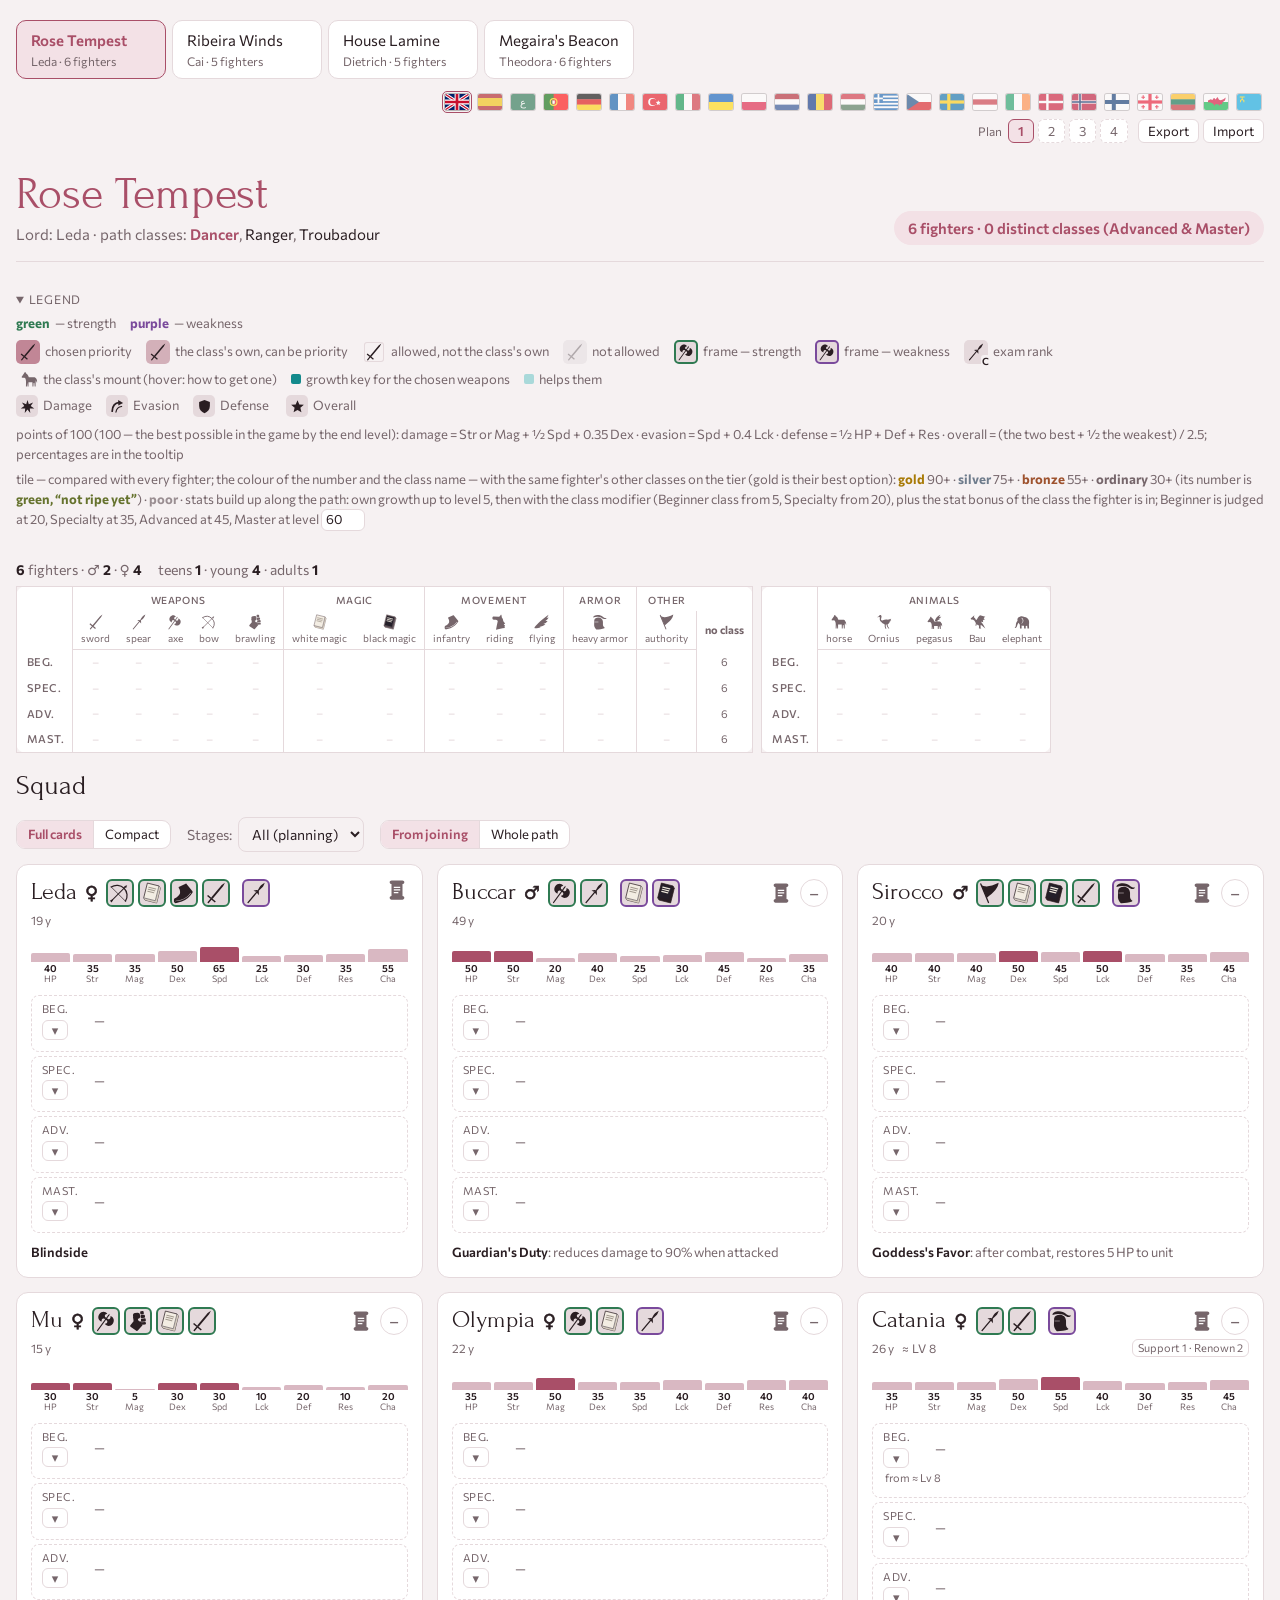
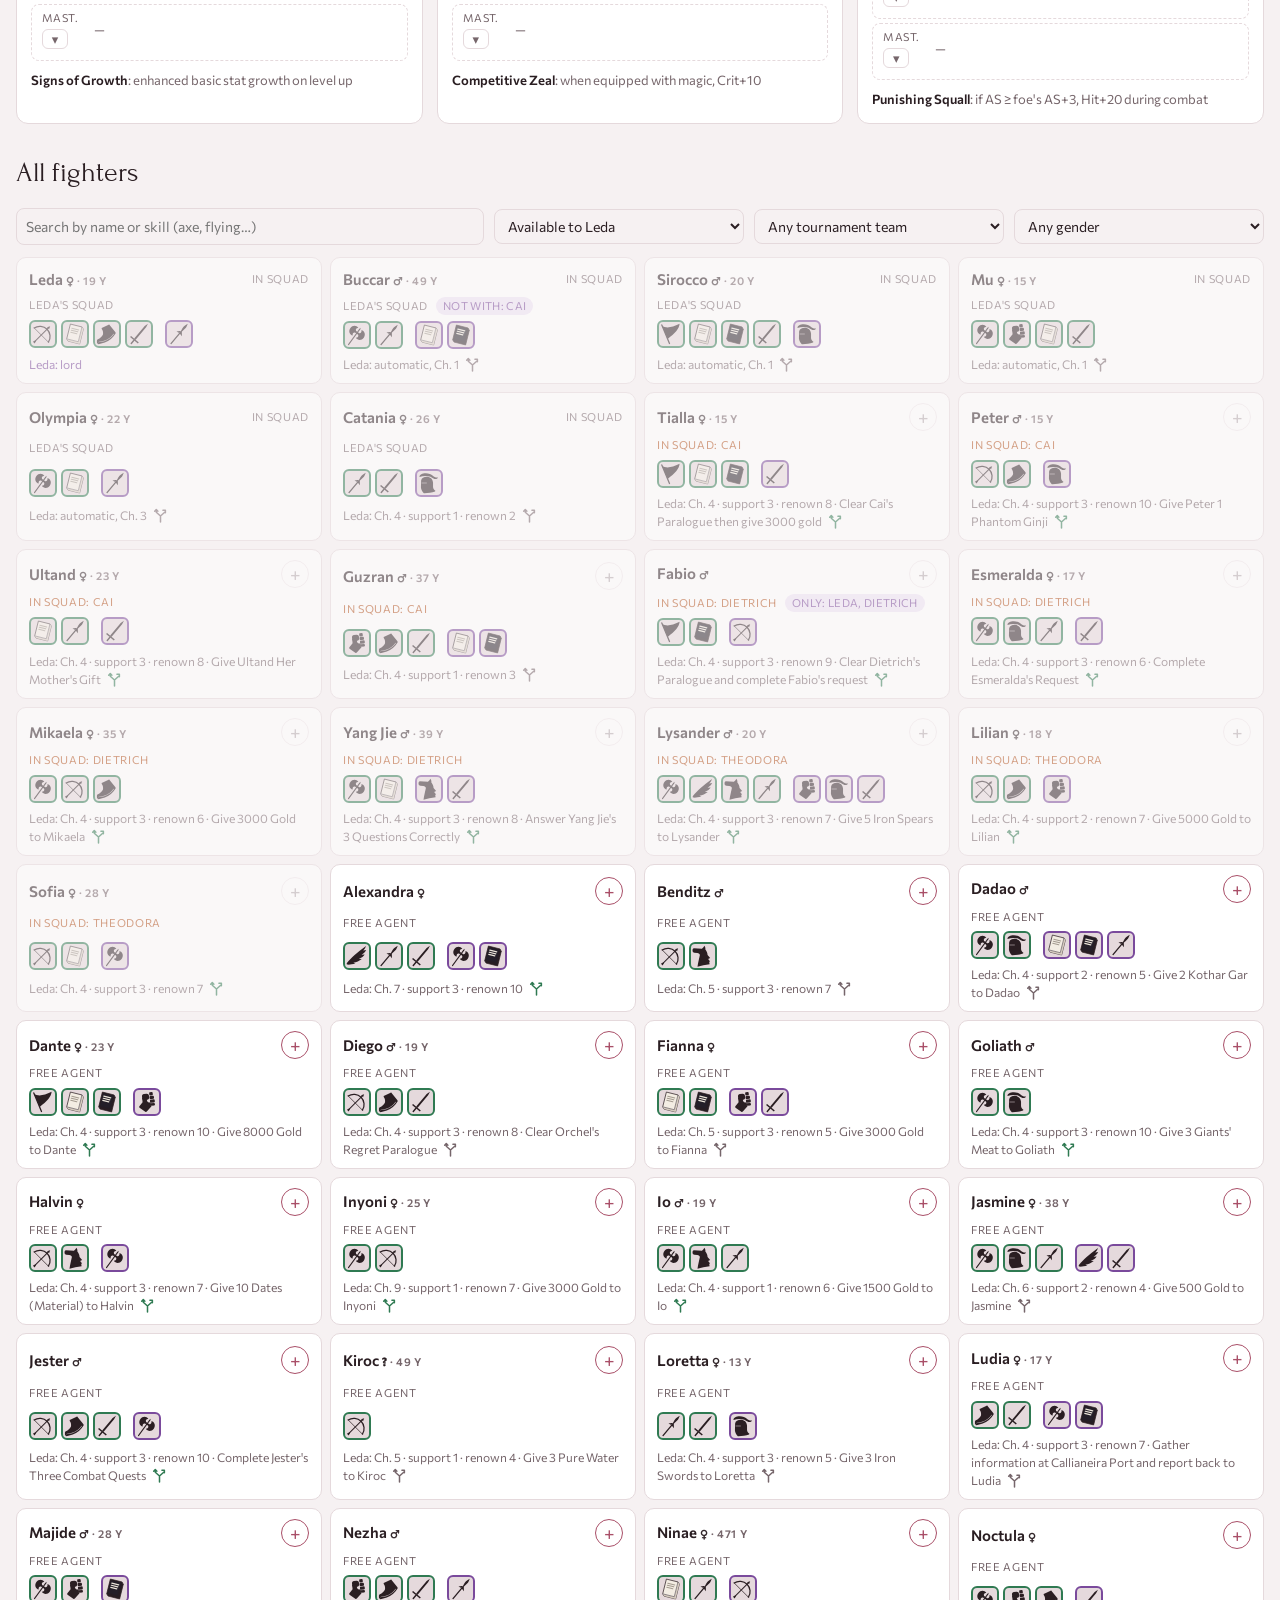
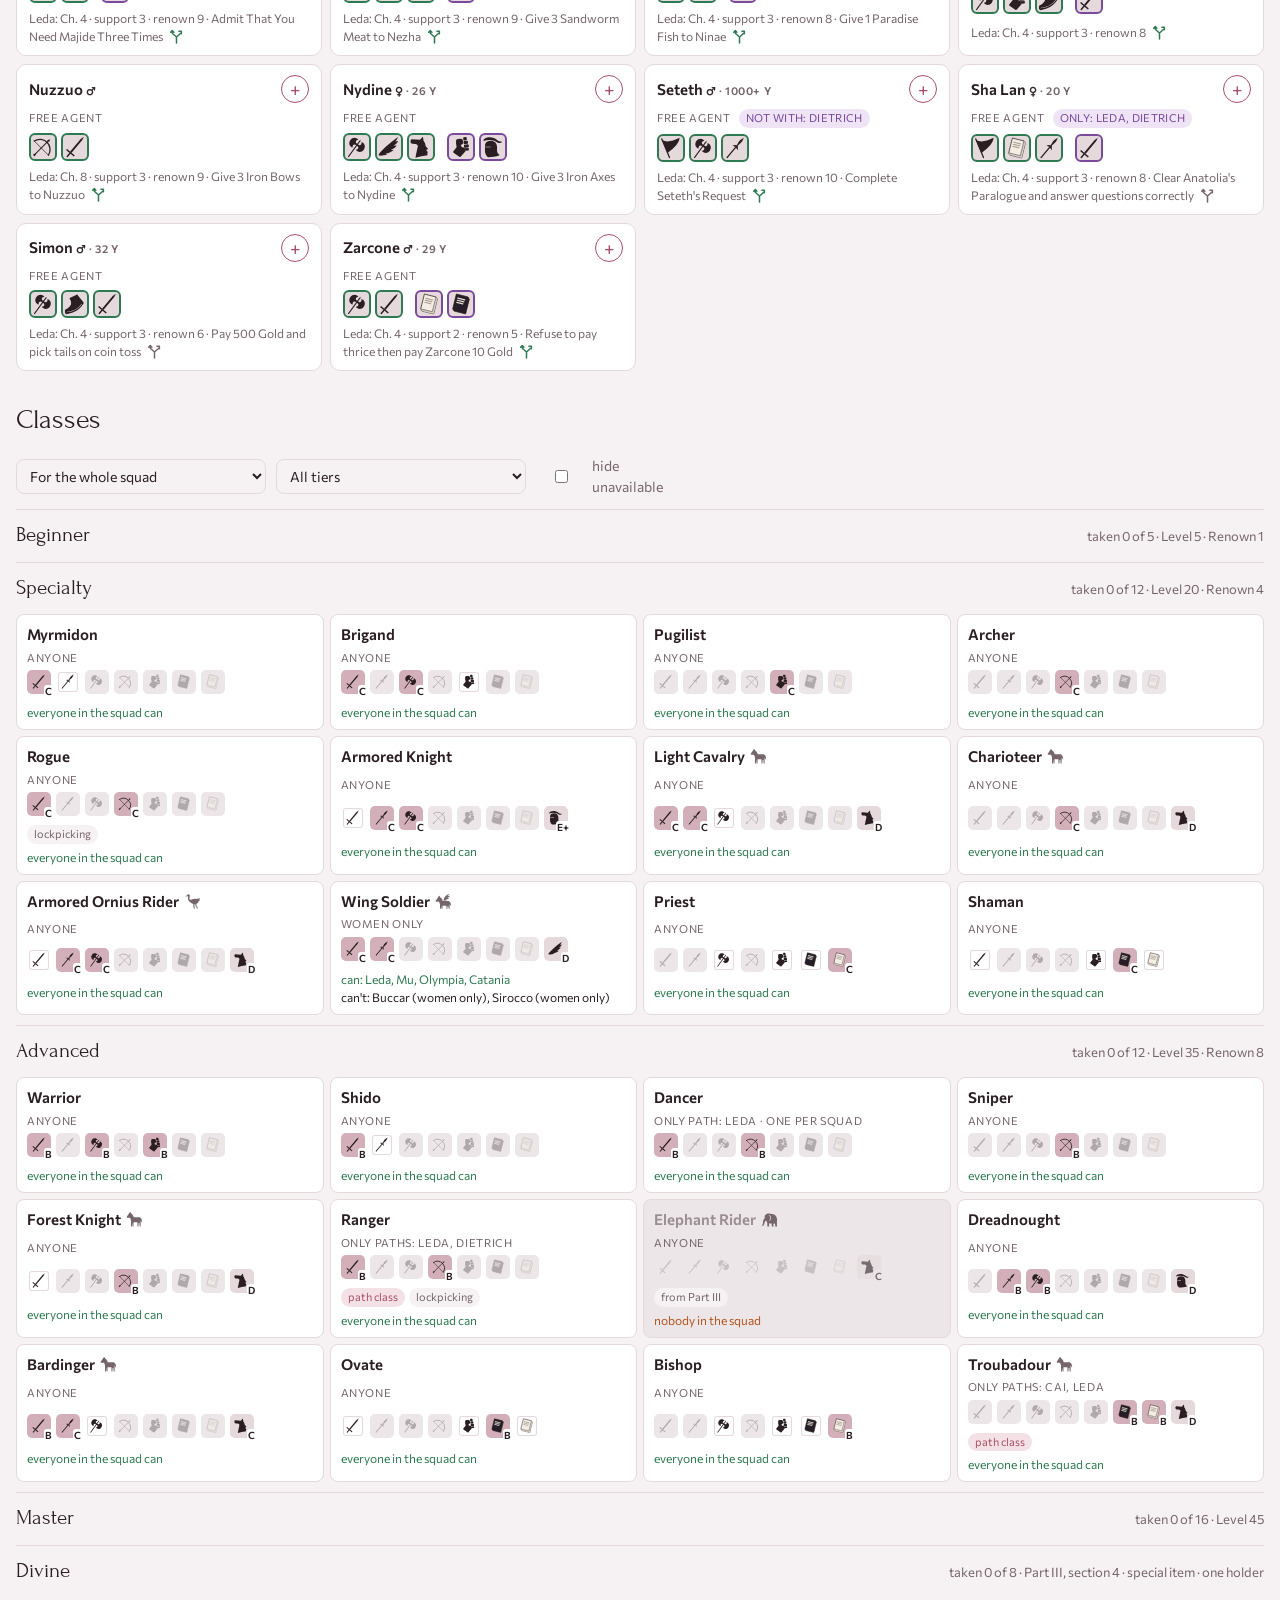
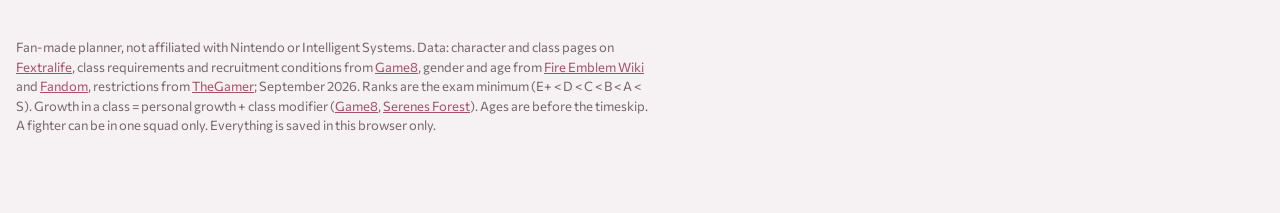
==== commit 3fde7f72: "Restructure into ES modules; join levels, Beginner from Lv 5, squad view - The page is split by conc" ====
--- a/index.html
+++ b/index.html
@@ -8,7 +8,23 @@
 <link rel="preconnect" href="https://fonts.googleapis.com">
 <link rel="preconnect" href="https://fonts.gstatic.com" crossorigin>
 <link rel="stylesheet" href="https://fonts.googleapis.com/css2?family=Forum&family=Commissioner:wght@400;500;600&display=swap">
-<link rel="stylesheet" href="css/style.css">
+<!-- styles in cascade order: a later file wins over an earlier one on equal specificity -->
+<link rel="stylesheet" href="css/tokens.css">
+<link rel="stylesheet" href="css/base.css">
+<link rel="stylesheet" href="css/topbar.css">
+<link rel="stylesheet" href="css/controls.css">
+<link rel="stylesheet" href="css/icons.css">
+<link rel="stylesheet" href="css/legend.css">
+<link rel="stylesheet" href="css/tooltip.css">
+<link rel="stylesheet" href="css/cards.css">
+<link rel="stylesheet" href="css/summary.css">
+<link rel="stylesheet" href="css/tiles.css">
+<link rel="stylesheet" href="css/stages.css">
+<link rel="stylesheet" href="css/rating.css">
+<link rel="stylesheet" href="css/growth.css">
+<link rel="stylesheet" href="css/pool.css">
+<link rel="stylesheet" href="css/classes.css">
+<link rel="stylesheet" href="css/squad-view.css">
 </head>
 <body data-lord="leda">
 <svg width="0" height="0" style="position:absolute" aria-hidden="true"><symbol id="i-sw" viewBox="0 0 24 24"><path d="M 21.75 0.70 L 19.76 4.66 L 8.35 18.26 L 6.79 16.95 L 18.20 3.35Z M 3.33 14.06 L 11.79 21.15 L 10.71 22.44 L 2.25 15.35Z M 5.89 18.39 L 7.08 19.39 L 4.15 22.88 C 3.84 23.25 3.33 23.30 3.01 23.02 C 2.70 22.76 2.65 22.24 2.96 21.88Z"/></symbol><symbol id="i-sp" viewBox="0 0 24 24"><path d="M 21.56 0.70 C 20.87 2.66 20.09 4.54 19.00 5.84 C 17.91 7.14 16.69 8.02 15.56 8.98 L 14.45 8.05 C 15.20 6.77 15.86 5.42 16.95 4.11 C 18.04 2.81 19.77 1.72 21.56 0.70Z M 15.07 9.20 L 15.18 14.36 L 13.04 11.62Z M 14.33 8.57 L 9.23 9.36 L 12.30 10.99Z M 14.60 7.85 L 15.72 8.79 L 3.86 22.94 C 3.54 23.30 3.12 23.26 2.84 23.02 C 2.56 22.79 2.44 22.36 2.74 22.00Z"/></symbol><symbol id="i-ax" viewBox="0 0 24 24"><path d="M 13.99 6.05 L 14.90 6.71 L 3.17 22.86 C 2.97 23.15 2.61 23.20 2.35 23.03 C 2.11 22.84 2.05 22.48 2.26 22.20Z M 12.29 8.46 L 11.02 7.54 C 10.17 6.07 11.15 4.42 13.48 4.18 C 11.67 1.36 7.35 0.80 4.80 4.31 C 2.25 7.82 4.12 11.74 7.35 12.60 C 6.87 10.32 8.13 8.87 9.80 9.23 L 11.07 10.15Z M 13.13 9.08 L 14.40 9.99 C 16.07 10.35 17.33 8.91 16.85 6.62 C 20.08 7.47 21.95 11.41 19.40 14.92 C 16.86 18.43 12.54 17.87 10.73 15.05 C 13.05 14.81 14.03 13.16 13.18 11.68 L 11.91 10.76Z M 16.08 4.13 L 15.48 6.28 L 15.08 6.84 L 13.82 5.92 L 14.23 5.37Z"/></symbol><symbol id="i-bo" viewBox="0 0 24 24"><path d="M2.4 5.4A11.2 11.2 0 0 1 17.9 20.9" fill="none" stroke="currentColor" stroke-width="1.35" stroke-linecap="round"/><path d="M2.4 5.4L17.9 20.9" fill="none" stroke="currentColor" stroke-width="0.8" stroke-linecap="round"/><path d="M3.2 20.1L17.6 5.7" fill="none" stroke="currentColor" stroke-width="1.1"/><path d="M19.8 3.5L18.6 6.9L16.4 4.7Z M0.96 20.36L3.75 18.91L4.39 19.55L2.94 22.34Z"/></symbol><symbol id="i-br" viewBox="0 0 24 24"><path d="M 8.62 3.34 L 11.56 3.03 C 12.85 2.90 14.02 3.84 14.14 5.13 L 14.35 7.09 C 14.49 8.38 13.54 9.55 12.26 9.68 L 9.32 9.99 C 8.03 10.13 6.86 9.18 6.73 7.89 L 6.52 5.94 C 6.38 4.64 7.33 3.48 8.62 3.34Z"/><path d="M 6.68 7.50 L 11.58 6.98 L 11.86 9.72 C 12.07 11.68 13.15 12.56 14.52 12.41 L 15.88 12.27 L 16.28 15.98 L 16.93 16.51 L 11.80 22.39 C 11.37 22.93 10.68 23.00 10.14 22.56 L 3.86 18.28 C 3.32 17.84 3.25 17.16 3.69 16.62 L 7.20 12.39Z"/><path d="M 15.13 1.28 L 17.18 1.06 C 17.66 1.00 18.10 1.35 18.16 1.85 L 18.36 3.80 C 18.41 4.28 18.06 4.72 17.57 4.77 L 15.52 4.98 C 15.03 5.04 14.60 4.69 14.55 4.20 L 14.34 2.24 C 14.29 1.76 14.65 1.32 15.13 1.28Z M 15.58 5.57 L 18.51 5.27 C 18.99 5.22 19.43 5.57 19.48 6.05 L 19.65 7.62 C 19.70 8.10 19.35 8.54 18.86 8.59 L 15.92 8.90 C 15.44 8.95 15.01 8.59 14.95 8.11 L 14.79 6.55 C 14.74 6.06 15.10 5.62 15.58 5.57Z M 15.99 9.49 L 19.42 9.12 C 19.90 9.07 20.33 9.43 20.39 9.91 L 20.55 11.48 C 20.61 11.97 20.25 12.40 19.76 12.45 L 16.34 12.81 C 15.86 12.86 15.41 12.51 15.36 12.02 L 15.21 10.46 C 15.15 9.98 15.50 9.54 15.99 9.49Z M 16.21 13.42 L 19.63 13.06 C 20.11 13.01 20.55 13.36 20.61 13.84 L 20.70 14.83 C 20.75 15.31 20.40 15.75 19.92 15.80 L 16.49 16.16 C 16.01 16.20 15.57 15.85 15.52 15.37 L 15.41 14.39 C 15.36 13.91 15.72 13.47 16.21 13.42Z"/></symbol><symbol id="i-wm" viewBox="0 0 24 24"><path d="M6.97 1.16 L19.59 4.31 L21.04 6.73 L17.03 22.84 L4.41 19.69 L2.96 17.27 Z" fill="#F3EDE3" stroke="currentColor" stroke-width="0.8" stroke-linejoin="round"/><path d="M2.96 17.27 L15.57 20.41 L19.59 4.31 L21.04 6.73 L17.03 22.84 L4.41 19.69 Z" fill="#D6CCBF"/><path d="M2.96 17.27 L15.57 20.41 L19.59 4.31" fill="none" stroke="#5F5760" stroke-width="0.7" stroke-linejoin="round"/><path d="M8.53 5.66 L16.10 7.54 M7.97 7.91 L15.03 9.67 M7.41 10.17 L13.97 11.80" fill="none" stroke="#A39A8F" stroke-width="1.1" stroke-linecap="round"/></symbol><symbol id="i-bm" viewBox="0 0 24 24"><path d="M6.97 1.16 L19.59 4.31 L21.04 6.73 L17.03 22.84 L4.41 19.69 L2.96 17.27 Z" stroke="currentColor" stroke-width="0.8" stroke-linejoin="round"/><path d="M7.70 2.54 L18.30 5.18 L14.84 19.03 L4.25 16.39 Z" fill="#241F29" stroke="#241F29" stroke-width="0.4" stroke-linejoin="round"/><path d="M2.96 17.27 L15.57 20.41 L19.59 4.31" fill="none" stroke="#241F29" stroke-width="0.6" stroke-linejoin="round"/><path d="M8.53 5.66 L16.10 7.54 M7.97 7.91 L15.03 9.67 M7.41 10.17 L13.97 11.80" fill="none" stroke="#EDE6DA" stroke-width="1.3" stroke-linecap="round"/></symbol><symbol id="i-au" viewBox="0 0 24 24"><path d="M1.2 2.1 C1.1 1.6 1.5 1.3 1.9 1.3 C2.3 1.3 2.5 1.6 2.6 1.9 L11 22.2 C11.2 22.7 10.9 23.1 10.4 23.1 C10 23.1 9.8 22.9 9.7 22.6 Z"/><path d="M2.2 3.1 C6.2 5.7 12.4 5.5 21.4 0.9 C21 6.4 16.2 11.4 8.4 17.4 Z"/></symbol><symbol id="i-he" viewBox="0 0 24 24"><path fill-rule="evenodd" d="M3.4 9.2 C3.8 6.6 6.4 5.3 9.6 5.3 C13.4 5.3 16.2 7.8 16.4 11.8 L16.4 16 C16.4 17.8 17.4 19.2 19 20.4 L18.6 21.2 C15 22.4 10.4 23.2 6.4 23.1 C4.6 21.6 3.4 19.4 3.2 17 Z M4 11.6 L9.6 11.6 L9.6 12.4 L4 12.4 Z"/><path d="M1.6 5.4 C1.8 2.8 4.6 1.4 8.4 1.4 C11.8 1.4 14.4 2.4 16.2 4 C17.6 5.2 19 6.2 21.8 6 C21.4 7.3 19.8 8 18 7.5 C16.4 7 15.2 6 13.6 5.1 C10.4 3.9 5.6 4 1.6 5.4 Z"/></symbol><symbol id="i-ri" viewBox="0 0 24 24"><path d="M2 3.6 L10.8 4.2 C11.8 3.4 12.8 2 13.6 0.8 C14.4 2 14.8 3.6 14.6 5 C16 6.6 16.8 8.6 17 10.8 L19.8 14.2 L17.6 15.4 L19.6 17.8 L18.8 18.6 L19.2 21 C14.8 21.6 10 22.6 6 23.6 C6.6 19.6 7.8 15 8.6 11 C8.4 9.8 7.4 8.9 5.8 8.7 L2.6 8.5 C1.3 8.4 0.6 7.4 0.6 6 C0.6 4.6 1.1 3.7 2 3.6 Z"/></symbol><symbol id="i-fl" viewBox="0 0 24 24"><path d="M1.4 19 C5.6 14.4 11.8 8.4 21.8 1.2 C21.2 3.2 20.2 4.8 18.8 6 L22 5.4 C20.8 7.6 19.2 9.4 17 10.6 L20.4 10.4 C18.8 12.8 16.6 14.2 14 15 L17.2 15.4 C14.6 17.6 11.4 18.8 8 19.4 L10.2 20.2 C6.8 21.2 3.6 21.6 1.8 21.4 C0.6 21.2 0.4 20 1.4 19 Z"/></symbol><symbol id="i-in" viewBox="0 0 24 24"><path fill-rule="evenodd" d="M6.2 5.4 L13.8 1.8 C14.2 1.6 14.6 1.8 14.8 2.2 L21.2 10 C21.6 10.6 21.6 11.2 21.2 11.8 C18.6 16.2 14.6 19.4 9.6 21.4 L3.8 23 C2.2 23.4 1 22.4 1 21 L1 19.4 C1 18.6 1.4 18.1 2.1 17.8 C4.4 16.8 6.6 15 7.6 12.6 C8 10.8 7.6 8.6 6.6 7.2 C6.2 6.6 6 6 6.2 5.4 Z M19.2 11.6 C16.4 15.6 12.8 18 8.8 19.4 L2.4 20.6 L2.5 21.1 L9 19.9 C13.1 18.5 16.9 16 19.6 12 Z"/></symbol><symbol id="i-m-horse" viewBox="0 0 24 24"><path d="M6.2 1.4 7.2 3.4C9 4.2 10.4 6.2 11 8.8L18 8.8C19.6 8.8 20.6 9.4 21.1 10.4 22.3 11.4 22.9 13.6 22.7 16.8 21.9 15.4 21.3 14.2 20.9 13.2L20.7 15.4 20.6 21.8 19.3 21.8 18.9 16.6 17.8 16.8 17.5 21.8 16.2 21.8 16.1 15.9 10.6 15.9 10.6 21.8 9.3 21.8 8.9 16.6 8.3 21.8 7 21.8 7.1 14.6C7 12.8 6.6 11.2 5.8 10L4.4 9.4 2.4 9.6C1.4 9.6 .8 9 1 8.2L4.2 3.6 5.2 1.6Z"/></symbol><symbol id="i-m-ornius" viewBox="0 0 24 24"><path d="M6.2 1.6C7.6 1.6 8.4 2.6 8.3 4 8.2 5.6 7.4 7 7.6 8.6 7.8 9.6 9 10 10.4 9.4 12.6 8.2 15.4 7.8 17.8 8.6L22.8 7.2 21.4 9.6 23 10.2 20.6 11.4C20.6 13.2 19.4 14.6 17.4 15.4L17.8 18.2 20 21.6 18.6 21.9 16.5 18.6 15.9 15.8 14.7 15.9 14.6 19 15.6 22 14.2 22.2 13.1 19 13.1 15.6C10.8 14.8 8.6 13.2 7 11.4 5.6 9.8 5.4 7.6 5.8 5.6 5.9 4.9 5.6 4.5 5 4.6L1.4 4.9 4.4 3.3C4.8 2.2 5.4 1.6 6.2 1.6Z"/></symbol><symbol id="i-m-pegasus" viewBox="0 0 24 24"><path d="M6.2 4 7.2 6C9 6.8 10.4 8.8 11 11.4L18 11.4C19.6 11.4 20.6 12 21.1 13 22.3 14 22.9 15.8 22.7 18.6 21.9 17.4 21.3 16.4 20.9 15.6L20.7 17.6 20.6 22.4 19.3 22.4 18.9 18.6 17.8 18.8 17.5 22.4 16.2 22.4 16.1 18 10.6 18 10.6 22.4 9.3 22.4 8.9 18.6 8.3 22.4 7 22.4 7.1 16.8C7 15.4 6.6 13.8 5.8 12.6L4.4 12 2.4 12.2C1.4 12.2 .8 11.6 1 10.8L4.2 6.2 5.2 4.2Z M11.8 10.6C12.6 6.8 15 3.2 20 1.2 19.6 2.6 18.8 3.6 17.8 4.4L21.4 4C20.2 5.6 18.8 6.4 17 6.8L20 7.2C18.6 8.6 17 9.4 15 9.6L16.8 10.4C15.2 10.8 13.6 10.9 11.8 10.6Z"/></symbol><symbol id="i-m-bau" viewBox="0 0 24 24"><path d="M1 6.6 3.2 4.8 6.6 2 5.8 4.8C7.2 5.6 8.2 7 8.8 8.6L10.2 8.6C11.4 5.8 12.8 3.6 15 1.8L23 4.2C21.6 4.8 20.8 5.6 20.6 6.6L22.6 8.4C21 8.4 19.8 9 19.2 10.2L20 12.4C18.6 11.6 17.4 11.4 16.4 11.6 17.8 12.8 19 14.6 20.4 16.8L23 21.6 19.4 18.6C18.4 17.6 17.2 16.8 16 16.4L15.8 20.4 17 21.6 13.4 21.6 13.6 17.2C12 17 10.8 16.2 10.2 15L9.4 17.6 8.2 17.6 8.8 14C8.4 12.6 7.6 11 6.4 9.6 5.2 8.6 4 8.2 3 8.2L1.6 8.4Z"/></symbol><symbol id="i-m-elephant" viewBox="0 0 24 24"><path fill-rule="evenodd" d="M9.6 3.6C11.4 3.2 13.6 3.4 15.6 4.4 18.6 4.6 21.2 6.4 22.2 9.4 22.8 11.2 22.8 13.4 22.4 15.4L22.6 21.8 20.2 21.8 19.8 17.6 17.6 18 17.6 21.8 15.2 21.8 15 17.8C13.6 17.8 12.4 17.6 11.4 17.2L11.4 21.8 9 21.8 8.8 16.2C8 15.4 7.4 14.4 7.2 13.2 6.2 13.8 5.4 15 5 16.6 4.8 18 4.4 19.4 3.4 20.4 2.4 21.2 1 21 1.2 20 2.4 19.4 2.8 18.2 2.8 16.6 2.8 14 3.6 11.6 5.4 10 4.8 8.8 5 6.6 6.4 5.2 7.2 4.4 8.4 3.8 9.6 3.6Z M11.6 5.6C13.4 6.4 14.2 8.4 14 10.6 13.8 12.4 12.8 13.8 11.2 14.6L11.6 13.6C12.6 12.8 13.1 11.6 13.1 10.4 13.2 8.6 12.6 7 11.2 6.2Z"/></symbol></svg>
@@ -38,6 +54,8 @@
   <section>
     <div class="tstats" id="tstats"></div>
     <h2 data-i18n="h_squad"></h2>
+    <div class="sq-tools" id="sqTools"></div>
+    <div class="sq-chips" id="sqChips"></div>
     <div class="team" id="team"></div>
   </section>
 
@@ -73,8 +91,6 @@
   <p class="src" id="srcNote"></p>
 </div>
 
-<script src="js/i18n.js"></script>
-<script src="js/data.js"></script>
-<script src="js/app.js"></script>
+<script type="module" src="js/main.js"></script>
 </body>
 </html>
--- a/css/tokens.css
+++ b/css/tokens.css
@@ -0,0 +1,28 @@
+/* colours and fonts: light and dark themes, each lord's accent */
+:root{
+  color-scheme:light;
+  --ground:#F6F1F2; --surface:#FFFFFF; --ink:#2A1E22; --muted:#76666B; --line:#E5D9DC;
+  --accent:#A94F68; --accent-soft:#F3E1E6; --plus:#2F7A52; --plus-soft:#E2F1E8;
+  --minus:#7A4A9C; --minus-soft:#EEE4F5; --warn:#B4541E; --warn-soft:#FBE9DE; --bar:#D9B8C2;
+  --block:#9A8E92; --block-soft:#ECE6E8; --rel:#138A8C; --rel-soft:#A9D9DA; --gold:#A87A06; --silver:#6F7C8C; --bronze:#9E522E; --unripe:#66732E;
+  --display:"Forum","Palatino Linotype",Georgia,serif;
+  --body:"Commissioner","Segoe UI",system-ui,sans-serif;
+}
+@media (prefers-color-scheme: dark){
+  :root{
+    color-scheme:dark;
+    --ground:#1A1417; --surface:#241C20; --ink:#F1E7EA; --muted:#A8979C; --line:#3A2E33;
+    --accent:#DC8CA2; --accent-soft:#3A2530; --plus:#7FCB9D; --plus-soft:#1F3328;
+    --minus:#C39BE3; --minus-soft:#2F2438; --warn:#F0A172; --warn-soft:#3A2519; --bar:#6E4655;
+    --block:#6F6468; --block-soft:#211A1D; --rel:#5FCFCD; --rel-soft:#2C6667; --gold:#EAC45A; --silver:#C4CEDA; --bronze:#D98A63; --unripe:#9CA65A;
+  }
+}
+/* lord colours: Rose Tempest rose, Ribeira Winds blue, House Lamine black-grey, Megaira's Beacon gold */
+body[data-lord="cai"]{--accent:#3F6FA8;--accent-soft:#E0EAF5;--bar:#B7CAE2}
+body[data-lord="die"]{--accent:#4A4A55;--accent-soft:#E6E4E8;--bar:#C3C0C8}
+body[data-lord="the"]{--accent:#A67A1A;--accent-soft:#F6ECD6;--bar:#E3CD98}
+@media (prefers-color-scheme: dark){
+  body[data-lord="cai"]{--accent:#8DB4E6;--accent-soft:#1E2B3B;--bar:#3F5878}
+  body[data-lord="die"]{--accent:#C8C4D2;--accent-soft:#2A282F;--bar:#55525E}
+  body[data-lord="the"]{--accent:#E5C06A;--accent-soft:#352B17;--bar:#6E5A2C}
+}
--- a/css/base.css
+++ b/css/base.css
@@ -0,0 +1,9 @@
+/* the page: box model, body, page width, the squad header and headings */
+*{box-sizing:border-box}
+body{margin:0;background:var(--ground);color:var(--ink);font-family:var(--body);font-size:15px;line-height:1.5}
+.wrap{max-width:1600px;margin:0 auto;padding-inline:16px;padding-block:20px 64px;display:grid;gap:28px}
+header{display:flex;flex-wrap:wrap;align-items:flex-end;justify-content:space-between;gap:16px;border-bottom:1px solid var(--line);padding-bottom:16px}
+h1{font-family:var(--display);font-weight:400;font-size:46px;line-height:1;margin:0;color:var(--accent)}
+.sub{color:var(--muted);margin:6px 0 0}
+h2{font-family:var(--display);font-weight:400;font-size:28px;margin:0 0 14px}
+.meter{font-variant-numeric:tabular-nums;font-weight:600;padding:6px 14px;border-radius:999px;background:var(--accent-soft);color:var(--accent)}
--- a/css/topbar.css
+++ b/css/topbar.css
@@ -0,0 +1,24 @@
+/* the top bar: squad tabs, language flags, plans (save slots); kept left to right in Arabic */
+.topbar{display:flex;justify-content:space-between;align-items:flex-start;gap:12px;flex-wrap:wrap}
+/* language: one flag per language, the current one framed */
+.lang{display:flex;flex-wrap:wrap;gap:3px;justify-content:flex-end}
+@media (max-width:600px){.lang{justify-content:flex-start}}
+.lang button{padding:2px;border:1.5px solid transparent;border-radius:5px;background:transparent;line-height:0;opacity:.6}
+.lang button:hover{opacity:1}
+.lang button.on{border-color:var(--accent);opacity:1}
+.lang svg{width:24px;height:16px;display:block;border-radius:2px;box-shadow:0 0 0 1px rgba(0,0,0,.25)}
+/* under the flags: the four plans (save slots) and the export / import buttons */
+.side{display:grid;gap:6px;justify-items:end;margin-inline-start:auto}
+@media (max-width:600px){.side{justify-items:start}}
+.slots{display:flex;flex-wrap:wrap;align-items:center;gap:4px}
+.slots .lb{font-size:12px;color:var(--muted);margin-inline-end:2px}
+.slots button{padding:1px 9px;font-size:13px;line-height:20px;border-radius:6px;font-variant-numeric:tabular-nums}
+.slots button.empty{color:var(--muted);border-style:dashed}
+.slots button.on{border-color:var(--accent);background:var(--accent-soft);color:var(--accent);font-weight:600}
+.slots #exportBtn{margin-inline-start:6px}
+.tabs{display:flex;flex-wrap:wrap;gap:6px}
+.tabs button{display:grid;gap:0;text-align:left;padding:8px 14px;border-radius:10px;min-width:150px}
+.tabs button small{color:var(--muted);font-size:12px}
+.tabs button.on{border-color:var(--accent);background:var(--accent-soft)}
+.tabs button.on span{color:var(--accent);font-weight:600}
+[dir=rtl] .topbar{direction:ltr} [dir=rtl] .topbar .tabs button{unicode-bidi:plaintext}
--- a/css/controls.css
+++ b/css/controls.css
@@ -0,0 +1,7 @@
+/* buttons, inputs and the focus ring (after topbar.css: button:hover must win over .lang button) */
+button{font:inherit;cursor:pointer;border-radius:8px;border:1px solid var(--line);background:var(--surface);color:var(--ink);padding:6px 12px}
+button:hover{border-color:var(--accent)}
+button:disabled{cursor:default;opacity:.55}
+button.ghost{border-color:transparent;background:transparent;color:var(--muted);padding:2px 6px}
+button:focus-visible,input:focus-visible,select:focus-visible,summary:focus-visible,[data-main]:focus-visible{outline:2px solid var(--accent);outline-offset:2px}
+input,select{font:inherit;font-size:14px;color:var(--ink);background:var(--ground);border:1px solid var(--line);border-radius:8px;padding:7px 9px;width:100%}
--- a/css/icons.css
+++ b/css/icons.css
@@ -0,0 +1,5 @@
+/* skill icons and the mount badge */
+svg.ic{width:16px;height:16px;flex:none;vertical-align:-3px;fill:currentColor}
+/* the animal a mounted class rides, next to the class name */
+.mt{display:inline-flex;vertical-align:-3px;margin-inline-start:5px;color:var(--muted);cursor:help;font-weight:400}
+.mt svg.ic{width:17px;height:17px;vertical-align:0}
--- a/css/legend.css
+++ b/css/legend.css
@@ -0,0 +1,8 @@
+/* the legend */
+.legend{font-size:13px;color:var(--muted)} .legend .lg{display:flex;flex-wrap:wrap;gap:6px 14px;margin-top:6px}
+.legend summary{cursor:pointer;font-size:12px;letter-spacing:.06em;text-transform:uppercase;width:max-content}
+.legend span{display:inline-flex;align-items:center;gap:5px}
+.legend span.ln{display:block;flex-basis:100%}
+.legend{--host:var(--ground)} #endLv{width:3.4em;padding:0 4px;font:inherit;color:var(--ink);background:var(--surface);border:1px solid var(--line);border-radius:6px} .legend span.lt{display:flex;flex-wrap:wrap;gap:8px 14px}
+.legend i.sw-rd,.legend i.sw-ri{display:inline-block;width:10px;height:10px;border-radius:2px}
+.legend i.sw-rd{background:var(--rel)} .legend i.sw-ri{background:var(--rel-soft)}
--- a/css/tooltip.css
+++ b/css/tooltip.css
@@ -0,0 +1,28 @@
+/* tooltips and the recruit-paths card with its mark */
+/* tooltip card: short lines, the first one is the headline */
+.tip{position:fixed;z-index:50;max-width:250px;padding:8px 11px;border-radius:9px;background:var(--surface);color:var(--ink);
+  border:1px solid var(--line);box-shadow:0 8px 24px rgba(0,0,0,.35);font-size:12px;line-height:1.45;white-space:pre-line;pointer-events:none}
+.tip::first-line{font-weight:600}
+/* the recruit-paths card: a small table, the soonest path on green */
+.tip.pcard{max-width:min(460px,calc(100vw - 16px));white-space:normal;padding:8px 9px}
+.tip.pcard::first-line{font-weight:inherit}
+.pc-s{color:var(--plus);font-weight:600}
+.pc-h{font-weight:600;margin-bottom:4px}
+.pc{border-collapse:separate;border-spacing:0 2px;font-variant-numeric:tabular-nums;width:100%}
+.pc th{font-weight:500;color:var(--muted);font-size:11px;text-align:start;padding:0 6px 3px;border-bottom:1px solid var(--line);white-space:nowrap}
+.pc td{padding:2px 6px;white-space:nowrap}
+.pc .n{text-align:center}
+.pc td.cd{white-space:normal;min-width:7em}
+.pc td.na{color:var(--muted);text-align:center}
+.pc td.late{color:var(--warn)}
+.pc tr.cur td.ln{font-weight:600}
+.pc tr.best td{background:var(--plus-soft)}
+.pc tr.best td.ln{color:var(--plus)}
+.pc tr.best td:first-child{border-start-start-radius:5px;border-end-start-radius:5px}
+.pc tr.best td:last-child{border-start-end-radius:5px;border-end-end-radius:5px}
+.pc-x{margin-top:5px}
+/* after the recruit line: how the other paths recruit (green: sooner on another path) */
+.paths{display:inline-flex;vertical-align:-3px;margin-inline-start:6px;color:var(--muted);cursor:help;border-radius:4px}
+.paths svg{width:15px;height:15px;display:block}
+.paths.sooner{color:var(--plus)}
+.paths:focus-visible{outline:2px solid var(--accent);outline-offset:1px}
--- a/css/cards.css
+++ b/css/cards.css
@@ -0,0 +1,32 @@
+/* squad cards: the grid, the card head, tags, the gender switch */
+/* up to four cards a row on a wide screen, fewer as it narrows */
+.team{display:grid;grid-template-columns:repeat(auto-fill,minmax(max(320px,calc((100% - 42px)/4)),1fr));gap:14px}
+.card{background:var(--surface);border:1px solid var(--line);border-radius:12px;padding:14px;display:grid;gap:10px;align-content:start}
+.card.dup,.card.bad{border-color:var(--warn)}
+.c-name{font-family:var(--display);font-size:24px;line-height:1.1}
+.c-meta{display:flex;flex-wrap:wrap;align-items:center;gap:8px}
+.tag{font-size:11px;letter-spacing:.06em;text-transform:uppercase;color:var(--muted)}
+.tag.lock{color:var(--warn)}
+.tag.uniq{color:var(--minus);background:var(--minus-soft);padding:1px 7px;border-radius:999px;letter-spacing:.03em}
+.sx{display:inline-flex;border:1px solid var(--line);border-radius:999px;overflow:hidden}
+.sx button{border:0;border-radius:0;padding:1px 9px;font-size:13px;background:transparent;color:var(--muted)}
+.sx button.on{background:var(--accent-soft);color:var(--accent);font-weight:600}
+.chips{display:flex;flex-wrap:wrap;gap:4px}
+.chip{display:inline-flex;align-items:center;gap:4px;font-size:12px;padding:2px 8px;border-radius:999px}
+.chip.p{background:var(--plus-soft);color:var(--plus)}
+.chip.m{background:var(--minus-soft);color:var(--minus)}
+.chip.n{background:var(--ground);color:var(--muted)}
+.c-top{display:flex;justify-content:space-between;align-items:flex-start;gap:8px}
+.c-line{display:flex;flex-wrap:wrap;align-items:baseline;gap:4px 8px;min-width:0}
+.c-sx{font-size:18px;line-height:1;font-weight:700;-webkit-text-stroke:.6px currentColor;color:var(--ink)}
+.c-age{font-size:12px;color:var(--muted);font-variant-numeric:tabular-nums}
+.c-right{display:flex;align-items:center;gap:8px;flex:none}
+button.round{width:28px;height:28px;padding:0;border-radius:50%;font-size:18px;line-height:1;display:inline-grid;place-items:center;flex:none;color:var(--muted)}
+button.round:hover:not(:disabled){color:var(--accent)}
+button.round.add{color:var(--accent);border-color:var(--accent)}
+.c-rec{font-size:11px;color:var(--muted);font-variant-numeric:tabular-nums;border:1px solid var(--line);border-radius:6px;padding:0 5px;cursor:help;white-space:nowrap}
+/* second head line: age (and home squad) on the left, what recruiting takes on the right */
+.c-sub{display:flex;flex-wrap:wrap;align-items:center;gap:4px 8px;margin-top:-6px;min-height:18px}
+.c-sub .c-rec{margin-inline-start:auto}
+/* the level the fighter joins the open lord at (an estimate) */
+.tag.join{cursor:help;letter-spacing:.03em}
--- a/css/summary.css
+++ b/css/summary.css
@@ -0,0 +1,19 @@
+/* the squad summary: headcount and the skills / animals tables */
+.tstats{display:grid;gap:6px;margin-bottom:12px;font-size:14px;color:var(--muted)}
+.tstats b{color:var(--ink);font-variant-numeric:tabular-nums}
+.ts-head{display:flex;flex-wrap:wrap;gap:4px 16px}
+.ts-tbl{overflow-x:auto;max-width:100%}
+/* skills and animals: side by side when there is room */
+.ts-tbls{display:flex;flex-wrap:wrap;gap:8px;align-items:flex-start;min-width:0}
+.ts-tbls>.ts-tbl{min-width:0}
+.ts-tbl table{border-collapse:collapse;font-size:13px;font-variant-numeric:tabular-nums;background:var(--surface);border:1px solid var(--line);border-radius:10px}
+.ts-tbl th,.ts-tbl td{padding:3px 8px;text-align:center;white-space:nowrap}
+.ts-tbl th.gh{font-size:10px;letter-spacing:.06em;text-transform:uppercase;font-weight:500;color:var(--muted);border-left:1px solid var(--line);padding-top:6px}
+.ts-tbl th.sk-h{font-weight:400;font-size:11px;color:var(--muted);border-bottom:1px solid var(--line)}
+.ts-tbl th.sk-h span{display:block;font-size:10px}
+.ts-tbl .gs{border-left:1px solid var(--line)}
+.ts-tbl th.st{text-align:left;font-size:11px;letter-spacing:.04em;text-transform:uppercase;font-weight:500;color:var(--muted);padding-left:10px}
+.ts-tbl td b{color:var(--ink);font-size:14px}
+.ts-tbl td .pr{color:var(--accent);font-weight:600;font-size:14px}
+.ts-tbl td.z{color:var(--line)}
+.ts-tbl .nc{border-left:1px solid var(--line);font-size:11px;color:var(--muted)}
--- a/css/tiles.css
+++ b/css/tiles.css
@@ -0,0 +1,37 @@
+/* skill tiles and tile rows */
+/* skill tiles: the fill is what the class does with the weapon (priority / allowed / not allowed),
+   the frame is the fighter's own leaning (strength / weakness), the corner badge is the exam rank */
+.sk-t{position:relative;width:24px;height:24px;flex:none;box-sizing:border-box;border:2px solid transparent;border-radius:5px;
+  background:var(--line);color:var(--ink);display:inline-flex;align-items:center;justify-content:center}
+.sk-t svg.ic{width:18px;height:18px;vertical-align:0}
+.sk-t.own{background:color-mix(in srgb,var(--accent) 30%,var(--line))}
+.sk-t.pr{background:color-mix(in srgb,var(--accent) 60%,var(--line))}
+.sk-t.na{background:var(--block-soft)}
+/* allowed but not the class's own: an empty tile, only a thin outline (unless a leaning frame is already there) */
+.sk-t.al{background:transparent}
+.sk-t.al:not(.up):not(.dn){box-shadow:inset 0 0 0 1px var(--line)}
+.sk-t.na svg.ic{opacity:.3}
+.sk-t.up{border-color:var(--plus)} .sk-t.dn{border-color:var(--minus)}
+/* a leaning the class can't use anyway: keep the frame, but quiet */
+.sk-t.na.up{border-color:color-mix(in srgb,var(--plus) 35%,transparent)}
+.sk-t.na.dn{border-color:color-mix(in srgb,var(--minus) 35%,transparent)}
+/* the fighter's leanings in the card head: large tiles, no words (the tooltip names them) */
+.c-apt{display:inline-flex;align-items:center;gap:4px;flex-wrap:nowrap;align-self:center}
+.c-apt .sk-t{width:28px;height:28px;border-radius:6px}
+.c-apt .sk-t svg.ic{width:22px;height:22px}
+.c-apt i.gap{width:4px}
+.c-apt.none{font-size:12px;color:var(--muted)}
+.c-story{display:inline-flex;color:var(--muted);cursor:help} .c-story svg{width:22px;height:22px;fill:currentColor}
+.sxb{font-weight:700;-webkit-text-stroke:.4px currentColor;color:var(--ink);letter-spacing:0}
+.sk-t[data-main]{cursor:pointer}
+.sk-t[data-main]:hover{filter:brightness(1.15)}
+.sk-r{position:absolute;right:-4px;bottom:-5px;padding:0 1px;border-radius:3px;background:var(--host,var(--surface));
+  color:var(--ink);font:600 10px/12px var(--body);font-style:normal;font-variant-numeric:tabular-nums}
+/* a tile row always stays on one line: tiles shrink a little when the row is narrow */
+.req{display:grid;grid-auto-flow:column;grid-auto-columns:minmax(0,24px);justify-content:start;align-items:center;gap:5px;
+  padding:0 5px 5px 0;min-width:0;box-sizing:border-box}
+.req .sk-t{width:100%;height:auto;min-width:0;min-height:0;aspect-ratio:1}
+/* the icon is placed against the tile box itself, so its size never depends on the row layout */
+.req .sk-t svg.ic{position:absolute;inset:0;margin:auto;width:76%;height:76%}
+.stage{--host:var(--ground)} .cl,.opt{--host:var(--surface)} .cl.used,.opt.on{--host:var(--accent-soft)}
+.cl.st-block{--host:var(--block-soft)} .opt.rec{--host:var(--plus-soft)}
--- a/css/stages.css
+++ b/css/stages.css
@@ -0,0 +1,47 @@
+/* a card's class path: the stages, the class picker, the class name's rating colour */
+.path{display:grid;gap:4px}
+button.clear-all{justify-self:end;font-size:12px;margin-top:-4px}
+button.clear-all:hover{color:var(--warn)}
+.stage{background:var(--ground);border-radius:8px;padding:5px 6px 5px 10px}
+.stage.empty{background:transparent;border:1px dashed var(--line)}
+.stage.open{outline:1px solid var(--accent)}
+.stage.clash{background:var(--warn-soft);outline:1px solid var(--warn)}
+.stage.clash .st-note .warn{font-weight:600}
+.st-row{display:grid;grid-template-columns:44px 1fr;align-items:center;gap:8px;min-height:28px}
+.st-l{display:grid;justify-items:start;gap:2px}
+.st-t{font-size:11px;letter-spacing:.04em;text-transform:uppercase;color:var(--muted);cursor:help}
+.st-v{display:flex;flex-wrap:wrap;align-items:baseline;gap:2px 10px;min-width:0;font-size:14px}
+.st-v b{font-weight:600}
+.st-v .req{flex-basis:100%;margin-top:3px}
+.st-v .muted{color:var(--muted)}
+button.pick{width:26px;height:20px;padding:0;border-radius:6px;display:grid;place-items:center;font-size:13px;color:var(--muted);transition:transform .15s}
+.stage.open button.pick{transform:rotate(180deg);color:var(--accent);border-color:var(--accent)}
+.st-note{padding-left:52px;display:grid;gap:2px;font-size:12px}
+.st-note .rs i{font-size:10px}
+.drawer{margin-top:6px;max-height:320px;overflow-y:auto;display:grid;gap:3px;padding-right:2px;animation:slide .15s ease-out}
+@keyframes slide{from{opacity:0;transform:translateY(-4px)}to{opacity:1;transform:none}}
+@media (prefers-reduced-motion: reduce){.drawer{animation:none}button.pick{transition:none}}
+.opt{display:grid;grid-template-columns:1fr auto;gap:0 8px;text-align:left;padding:5px 8px;border-radius:6px;font-size:13px;background:var(--surface)}
+.opt .o-n{font-weight:600}
+.opt .o-r{grid-column:1/-1;margin-top:5px}
+.opt .o-x{grid-column:1/-1;font-size:11px}
+.opt.weak .o-n{color:var(--minus)}
+.opt.rec{border-color:var(--plus);background:var(--plus-soft)}
+.opt.rec .o-n{color:var(--plus)}
+.opt.rec .o-n::after{content:"  ★";font-size:11px}
+.rec-h{font-size:11px;color:var(--plus);padding:0 2px 2px}
+.opt.taken{opacity:.55}
+.opt:disabled{cursor:not-allowed}
+.opt.on{border-color:var(--accent);background:var(--accent-soft)}
+/* main damage stat growth in the class: ≤40% dimmed but selectable, ≥65% gold name */
+/* five levels of a rating: gold, silver, bronze, ordinary (no class), poor */
+.stage.rb-gold .st-v > b,.opt.rb-gold .o-n{color:var(--gold)}
+.stage.rb-silver .st-v > b,.opt.rb-silver .o-n{color:var(--silver)}
+.stage.rb-bronze .st-v > b,.opt.rb-bronze .o-n{color:var(--bronze)}
+.stage.rb-poor .st-v > b,.opt.rb-poor .o-n{color:var(--block)}
+.stage.rb-ord .st-v > b,.opt.rb-ord .o-n{color:var(--unripe)}
+.opt.rb-gold{box-shadow:inset 3px 0 0 var(--gold)} .opt.rb-silver{box-shadow:inset 3px 0 0 var(--silver)} .opt.rb-bronze{box-shadow:inset 3px 0 0 var(--bronze)}
+.opt.clear{color:var(--muted);grid-template-columns:1fr}
+/* stages a late recruit passes before joining: dimmed, with a short note */
+.stage.pre{opacity:.6}
+.st-join{font-size:11px;color:var(--muted);margin:2px 0 0 2px}
--- a/css/rating.css
+++ b/css/rating.css
@@ -0,0 +1,14 @@
+/* rating tiles */
+/* rating tiles: damage, evasion, defense, overall; the number sits in the corner like a skill rank */
+.rt{display:inline-flex;align-items:center;gap:7px;padding:0 6px 5px 0;align-self:center}
+.rt-t{position:relative;width:22px;height:22px;flex:none;border-radius:5px;background:var(--line);color:var(--ink);display:inline-flex;align-items:center;justify-content:center}
+.rt-t svg{width:15px;height:15px;fill:currentColor}
+.rt-t.rt-o{margin-left:3px}
+.rt-t.rb-gold{background:color-mix(in srgb,var(--gold) 45%,var(--line))}
+.rt-t.rb-silver{background:color-mix(in srgb,var(--silver) 40%,var(--line))}
+.rt-t.rb-bronze{background:color-mix(in srgb,var(--bronze) 45%,var(--line))}
+.rt-t.rb-poor{background:var(--block-soft)} .rt-t.rb-poor svg{opacity:.35}
+.sk-r.pb-gold{color:var(--gold)} .sk-r.pb-silver{color:var(--silver)}
+/* an ordinary number is swamp green — "not ripe yet" — so it can't be taken for silver */
+.sk-r.pb-ord{color:var(--unripe)} .sk-r.pb-bronze{color:var(--bronze)} .sk-r.pb-poor{color:var(--block)}
+.rt.sm .rt-t{width:19px;height:19px} .rt.sm .rt-t svg{width:13px;height:13px} .rt.sm{gap:6px}
--- a/css/growth.css
+++ b/css/growth.css
@@ -0,0 +1,29 @@
+/* skill path bars, the ability line, growth bars */
+.prog{display:grid;gap:6px}
+.sk{display:grid;grid-template-columns:108px 1fr 22px;align-items:end;gap:8px;font-size:13px}
+.sk-n{display:inline-flex;align-items:center;gap:4px;white-space:nowrap;padding-bottom:2px}
+.sk.p .sk-n,.sk.p .sk-g{color:var(--plus)} .sk.m .sk-n,.sk.m .sk-g{color:var(--minus)}
+.sk-g{text-align:center;font-weight:600;padding-bottom:2px}
+.track{display:grid;grid-template-columns:repeat(6,minmax(0,1fr));gap:2px}
+.seg{position:relative;display:grid;grid-template-rows:12px 6px 12px;text-align:center}
+.seg::before{content:"";grid-row:2;background:var(--line);border-radius:2px}
+.seg.on::before{background:var(--accent)}
+.sk.m .seg.on::before{background:var(--minus)}
+.seg em{grid-row:1;font-style:normal;font-size:9px;line-height:12px;color:var(--ink);white-space:nowrap;overflow:visible}
+.seg i{grid-row:3;font-style:normal;font-size:9px;line-height:12px;color:var(--muted)}
+.ability{font-size:13px;color:var(--muted)}
+.ability b{color:var(--ink);font-weight:600}
+.fit{font-size:13px;display:grid;gap:2px}
+.good{color:var(--plus)} .warn{color:var(--warn)}
+.grow{display:grid;grid-template-columns:repeat(9,1fr);gap:3px;align-items:end;height:46px}
+.g{display:grid;grid-template-rows:1fr auto;height:100%;text-align:center;font-size:9px;line-height:1.2;color:var(--muted);font-variant-numeric:tabular-nums}
+.g i{display:block;align-self:end;background:var(--bar);border-radius:2px 2px 0 0}
+.g i.hi{background:var(--accent)}
+/* growth stats that matter for the chosen weapons: direct teal, indirect pale teal (teal is no lord's colour) */
+.g i.rd{background:var(--rel)} .g i.ri{background:var(--rel-soft)}
+.g.gd span{color:var(--rel)} .g.gd span b{color:var(--rel)}
+.g span b{display:block;font-weight:600;color:var(--ink);font-size:10px}
+.grow.cg{height:38px;margin-top:6px}
+.g em{display:block;font-style:normal;font-size:9px;color:var(--muted)}
+.g em.up{color:var(--plus)} .g em.dn{color:var(--minus)}
+.lbl{font-size:11px;letter-spacing:.06em;text-transform:uppercase;color:var(--muted)}
--- a/css/pool.css
+++ b/css/pool.css
@@ -0,0 +1,13 @@
+/* filters and the list of all fighters */
+.tools{display:flex;flex-wrap:wrap;gap:10px;margin-bottom:12px;align-items:center}
+.tools input{flex:1 1 220px;width:auto}
+.tools select{flex:0 1 250px;width:auto}
+.tools label{display:inline-flex;align-items:center;gap:6px;font-size:14px;color:var(--muted);cursor:pointer}
+.tools label input{width:auto}
+.pool{display:grid;grid-template-columns:repeat(auto-fill,minmax(270px,1fr));gap:8px}
+.row{background:var(--surface);border:1px solid var(--line);border-radius:10px;padding:10px 12px;display:grid;gap:6px}
+.row.in{opacity:.5}
+.r-head{display:flex;justify-content:space-between;align-items:center;gap:8px}
+.r-name{font-weight:600}
+.join{font-size:12px;color:var(--muted)}
+.join.no{color:var(--minus)}
--- a/css/classes.css
+++ b/css/classes.css
@@ -0,0 +1,21 @@
+/* the class tiers, restriction tags, the source note */
+details.tier{border-top:1px solid var(--line);padding-block:10px}
+details.tier summary{cursor:pointer;display:flex;justify-content:space-between;gap:12px;flex-wrap:wrap;align-items:baseline}
+details.tier summary b{font-family:var(--display);font-weight:400;font-size:21px}
+details.tier summary span{color:var(--muted);font-size:13px;font-variant-numeric:tabular-nums}
+.cls{display:grid;grid-template-columns:repeat(auto-fill,minmax(260px,1fr));gap:6px;margin-top:10px}
+.cl{border:1px solid var(--line);border-radius:8px;padding:8px 10px;display:grid;gap:4px;background:var(--surface)}
+.cl.used{border-color:var(--accent);background:var(--accent-soft)}
+.cl.st-block{background:var(--block-soft);color:var(--block)}
+.cl.st-block .req{opacity:.6}
+.cl .t{font-weight:600}
+.rs{display:flex;flex-wrap:wrap;gap:4px}
+.rs i{font-style:normal;font-size:11px;padding:1px 7px;border-radius:999px;background:var(--warn-soft);color:var(--warn)}
+.rs i.soft{background:var(--ground);color:var(--muted)}
+.rs i.mine{background:var(--accent-soft);color:var(--accent)}
+.sub .rc-ex{color:var(--accent);font-weight:600}
+.sub .rc-un{color:var(--ink)}
+.cl .who{font-size:12px;color:var(--accent);font-weight:600}
+.cl .why{font-size:12px}
+.src{color:var(--muted);font-size:13px;max-width:80ch}
+.src a{color:var(--accent)}
--- a/css/squad-view.css
+++ b/css/squad-view.css
@@ -0,0 +1,18 @@
+/* the squad's view switches: segmented buttons and the stage window */
+.sq-tools{display:flex;flex-wrap:wrap;gap:8px 16px;align-items:center;margin:-4px 0 12px;font-size:14px;color:var(--muted)}
+.seg{display:inline-flex;border:1px solid var(--line);border-radius:9px;overflow:hidden;background:var(--surface)}
+.seg button{border:0;border-radius:0;padding:4px 11px;font-size:13px;background:transparent}
+.seg button+button{border-inline-start:1px solid var(--line)}
+.seg button.on{background:var(--accent-soft);color:var(--accent);font-weight:600}
+.sq-st{display:inline-flex;align-items:center;gap:6px}
+.sq-st select{width:auto}
+/* compact view: a plate per fighter; a click opens the full card below */
+.sq-chips{display:flex;flex-wrap:wrap;gap:6px;margin-bottom:12px}
+.sq-chips:empty{display:none}
+.sq-chip{display:inline-flex;align-items:baseline;gap:8px;padding:5px 12px;border-radius:999px}
+.sq-chip.on{border-color:var(--accent);background:var(--accent-soft)}
+.sq-chip .ch-n{font-weight:600}
+.sq-chip .ch-c{font-size:12px;color:var(--muted)}
+.sq-chip .ch-p{font-variant-numeric:tabular-nums}
+.sq-chip .rb-gold{color:var(--gold)} .sq-chip .rb-silver{color:var(--silver)} .sq-chip .rb-bronze{color:var(--bronze)}
+.sq-chip .rb-ord{color:var(--unripe)} .sq-chip .rb-poor{color:var(--block)}
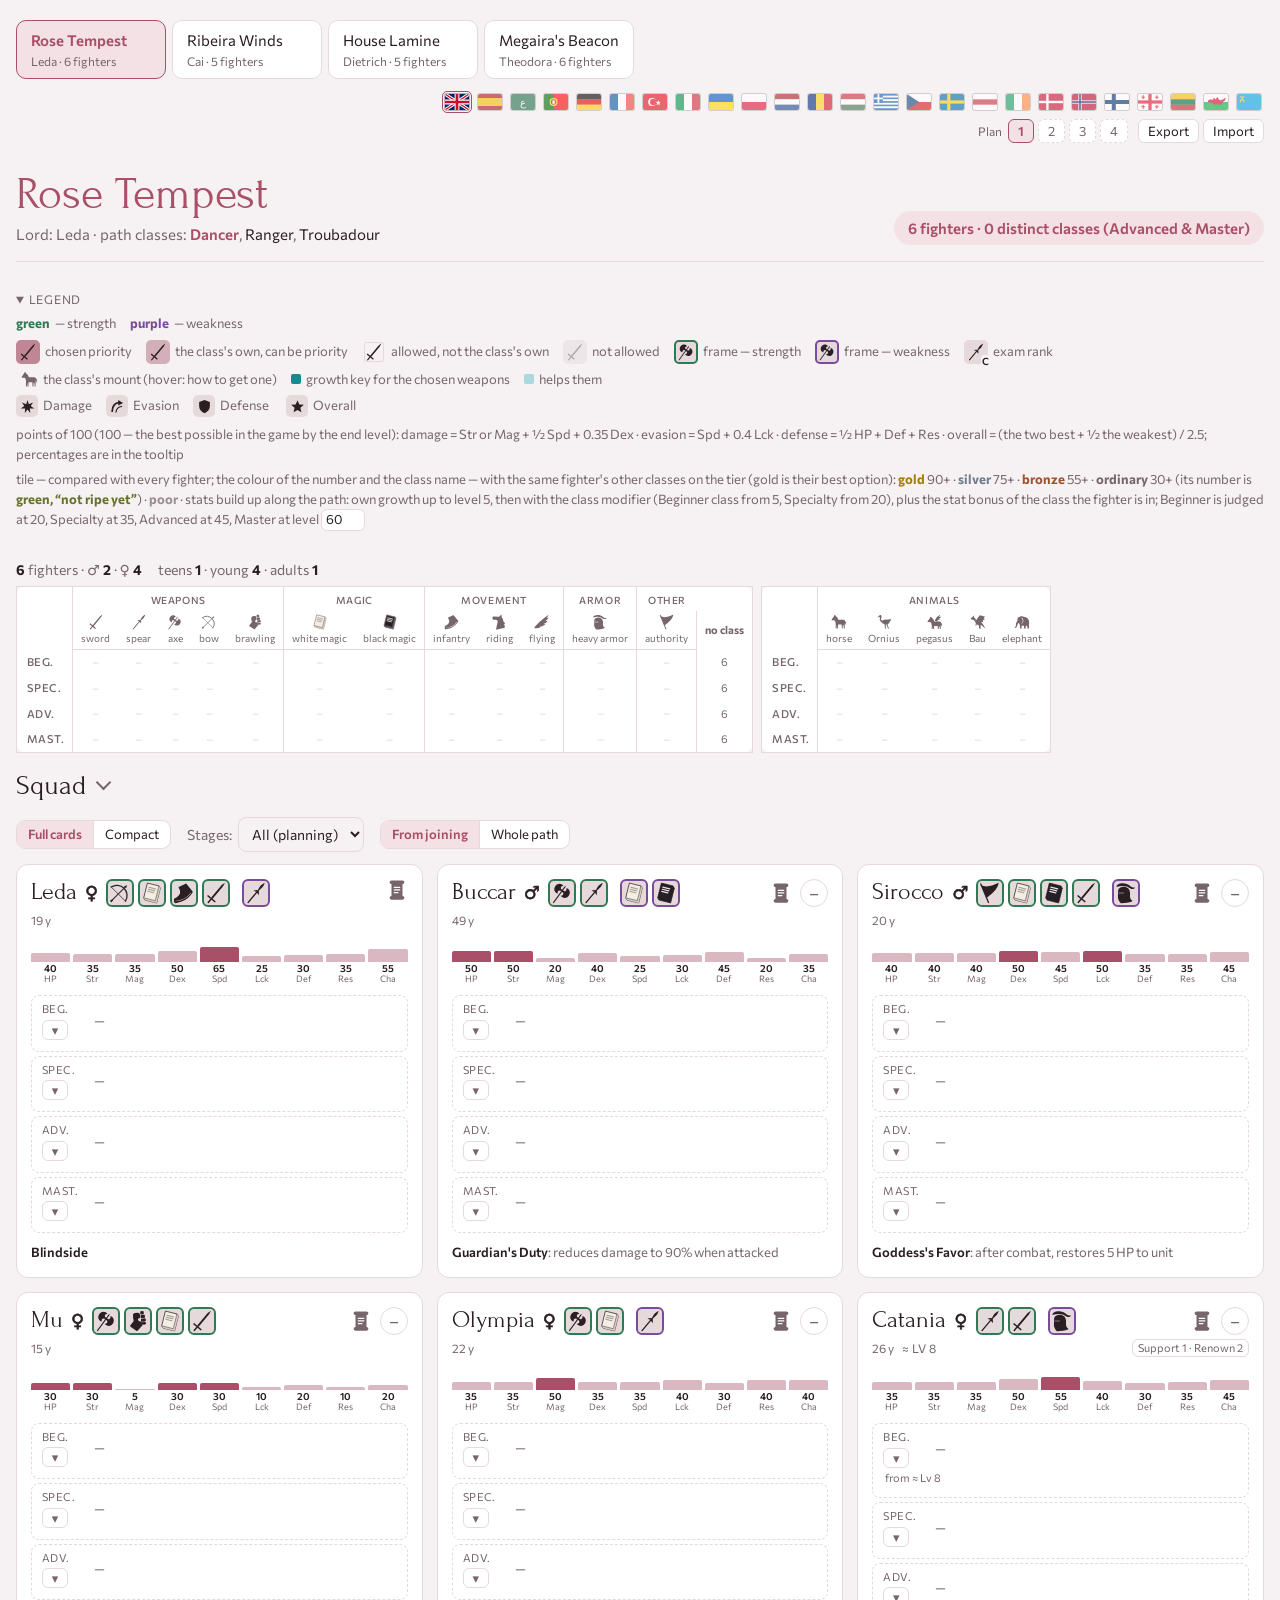
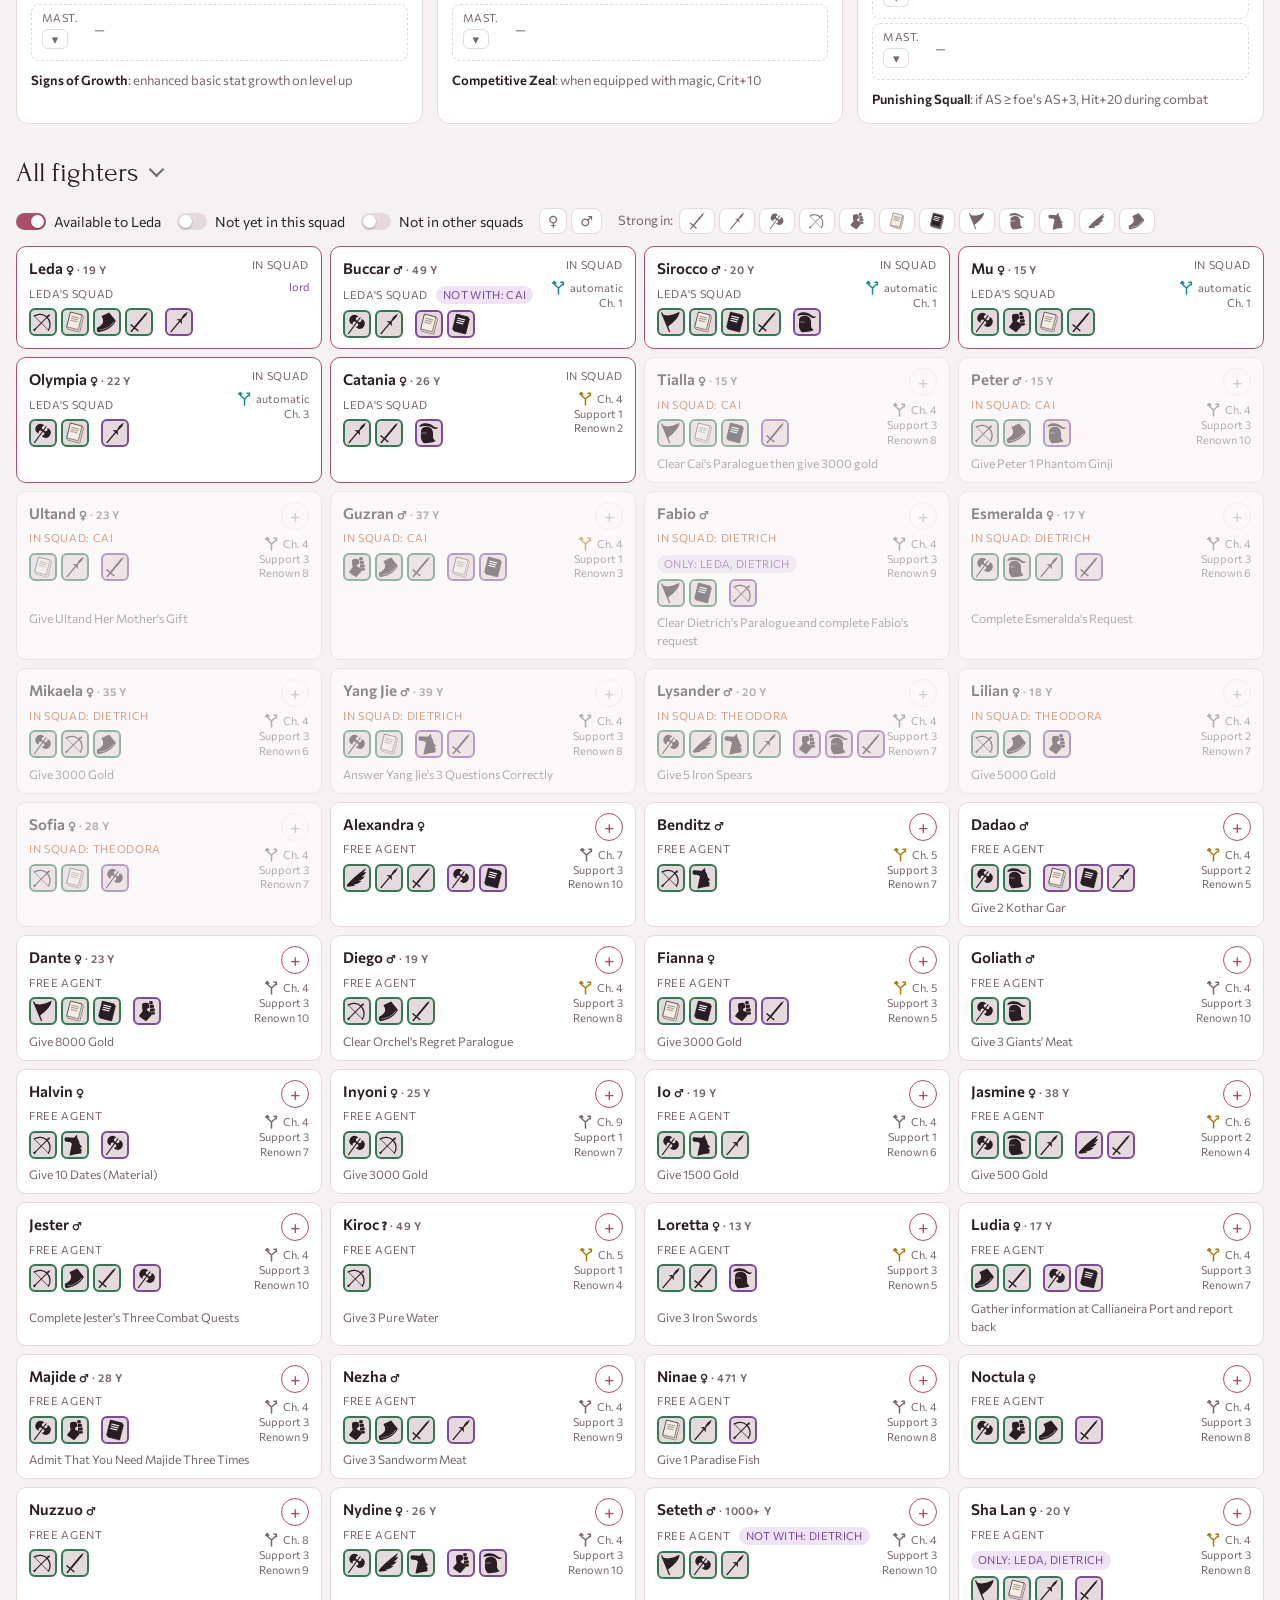
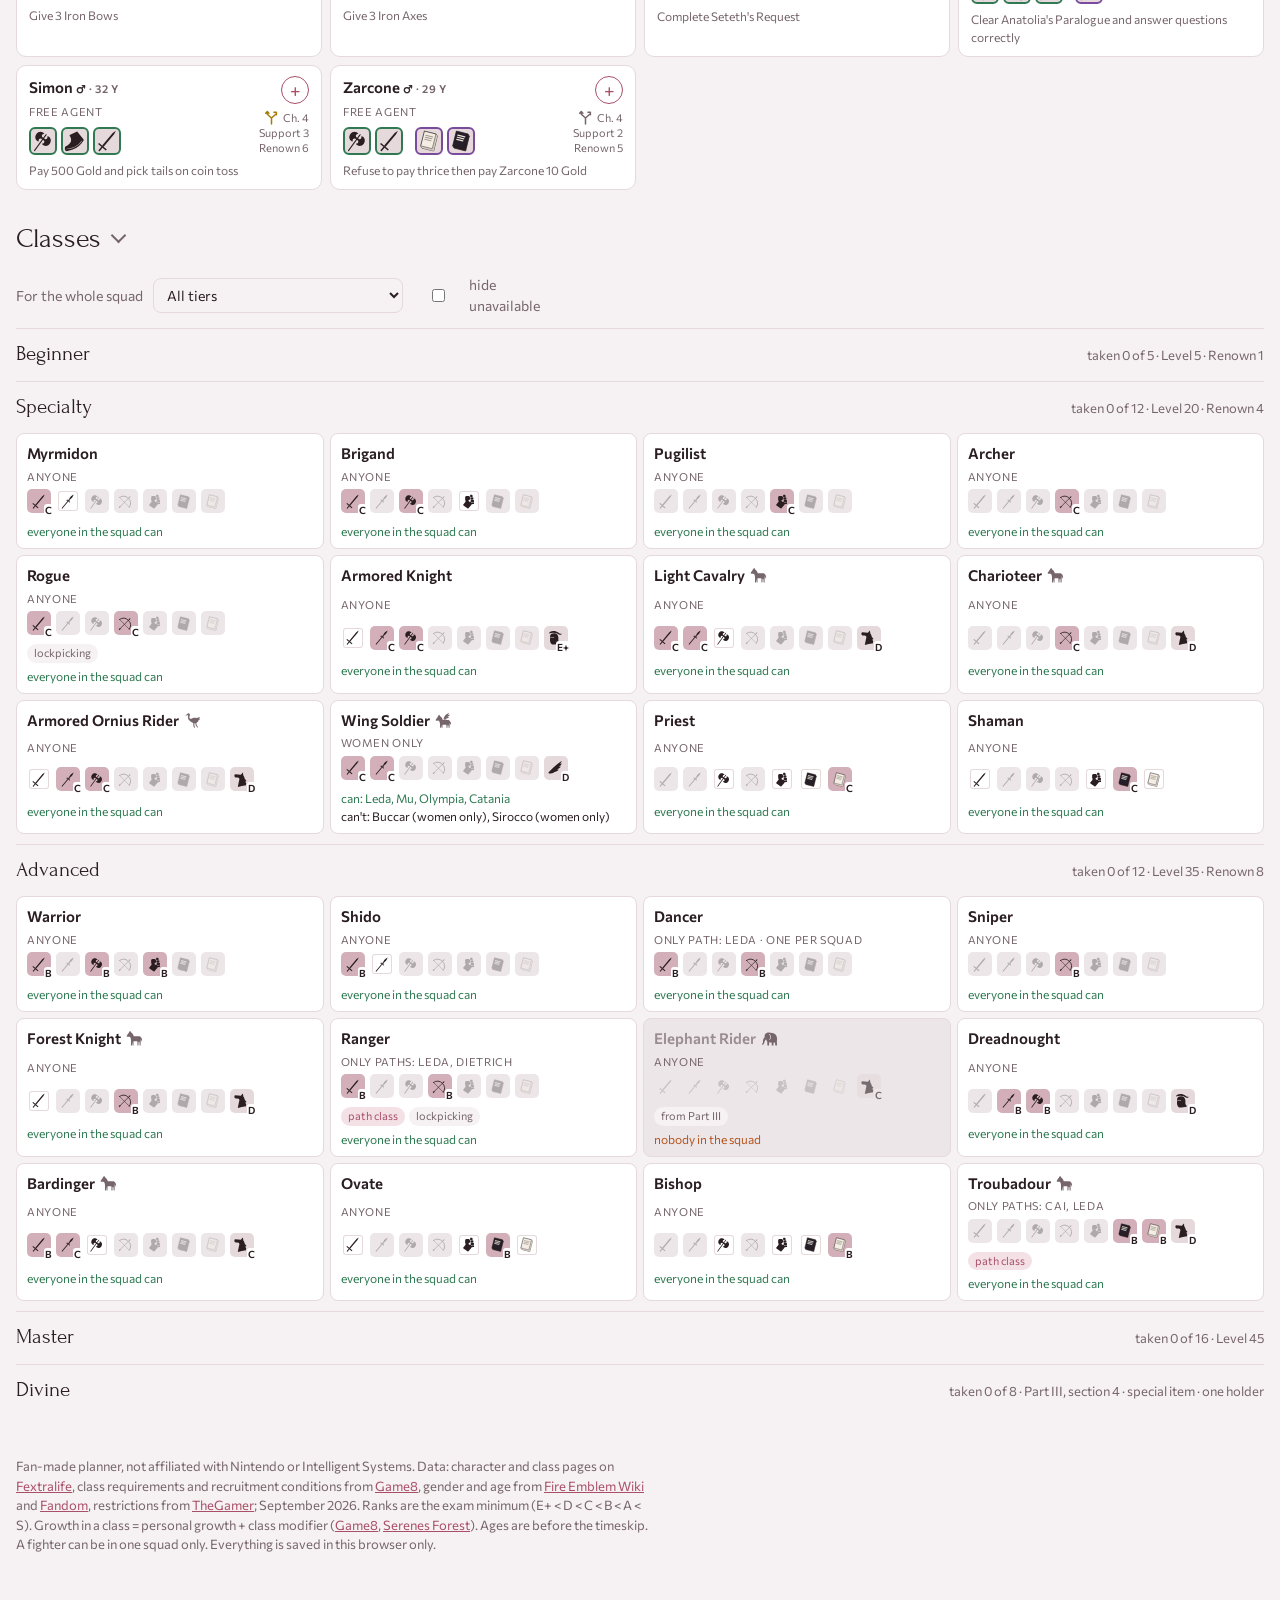
==== commit a5c5cf32: "Rework All fighters' filters, fold sections, recolour the paths mark - All fighters: three switches " ====
--- a/index.html
+++ b/index.html
@@ -53,39 +53,32 @@
 
   <section>
     <div class="tstats" id="tstats"></div>
-    <h2 data-i18n="h_squad"></h2>
-    <div class="sq-tools" id="sqTools"></div>
-    <div class="sq-chips" id="sqChips"></div>
-    <div class="team" id="team"></div>
+    <h2><button type="button" class="fold" data-fold="squad" aria-expanded="true"><span data-i18n="h_squad"></span></button></h2>
+    <div class="fold-body" id="fold-squad">
+      <div class="sq-tools" id="sqTools"></div>
+      <div class="sq-chips" id="sqChips"></div>
+      <div class="team" id="team"></div>
+    </div>
   </section>
 
   <section>
-    <h2 data-i18n="h_all"></h2>
-    <div class="tools">
-      <input id="q" autocomplete="off">
-      <select id="filter">
-        <option value="avail"></option>
-        <option value="free" data-i18n="f_free"></option>
-        <option value="all" data-i18n="f_all"></option>
-      </select>
-      <select id="ttF"></select>
-      <select id="sxF">
-        <option value="" data-i18n="sx_any"></option>
-        <option value="f" data-i18n="sx_f"></option>
-        <option value="m" data-i18n="sx_m"></option>
-      </select>
+    <h2><button type="button" class="fold" data-fold="pool" aria-expanded="true"><span data-i18n="h_all"></span></button></h2>
+    <div class="fold-body" id="fold-pool">
+      <div class="tools pool-tools" id="poolTools"></div>
+      <div class="pool" id="pool"></div>
     </div>
-    <div class="pool" id="pool"></div>
   </section>
 
   <section>
-    <h2 data-i18n="h_classes"></h2>
-    <div class="tools">
-      <select id="forU"></select>
-      <select id="tierF"></select>
-      <label><input type="checkbox" id="hideBlocked"> <span data-i18n="hide_blocked"></span></label>
+    <h2><button type="button" class="fold" data-fold="classes" aria-expanded="true"><span data-i18n="h_classes"></span></button></h2>
+    <div class="fold-body" id="fold-classes">
+      <div class="tools">
+        <span class="cls-for" id="clsFor"></span>
+        <select id="tierF"></select>
+        <label><input type="checkbox" id="hideBlocked"> <span data-i18n="hide_blocked"></span></label>
+      </div>
+      <div id="tiers"></div>
     </div>
-    <div id="tiers"></div>
   </section>
 
   <p class="src" id="srcNote"></p>
--- a/css/base.css
+++ b/css/base.css
@@ -7,3 +7,9 @@
 .sub{color:var(--muted);margin:6px 0 0}
 h2{font-family:var(--display);font-weight:400;font-size:28px;margin:0 0 14px}
 .meter{font-variant-numeric:tabular-nums;font-weight:600;padding:6px 14px;border-radius:999px;background:var(--accent-soft);color:var(--accent)}
+/* a section's heading folds it: the arrow points down when open, sideways when folded */
+.fold{font:inherit;color:inherit;background:none;border:0;padding:0;display:inline-flex;align-items:center;gap:12px;cursor:pointer}
+.fold::after{content:"";width:9px;height:9px;border-right:2px solid var(--muted);border-bottom:2px solid var(--muted);transform:translateY(-4px) rotate(45deg);transition:transform .15s}
+.fold[aria-expanded="false"]::after{transform:rotate(-45deg)}
+[dir=rtl] .fold[aria-expanded="false"]::after{transform:rotate(135deg)}
+.fold:hover{color:var(--accent)}
--- a/css/tooltip.css
+++ b/css/tooltip.css
@@ -3,10 +3,10 @@
 .tip{position:fixed;z-index:50;max-width:250px;padding:8px 11px;border-radius:9px;background:var(--surface);color:var(--ink);
   border:1px solid var(--line);box-shadow:0 8px 24px rgba(0,0,0,.35);font-size:12px;line-height:1.45;white-space:pre-line;pointer-events:none}
 .tip::first-line{font-weight:600}
-/* the recruit-paths card: a small table, the soonest path on green */
+/* the recruit-paths card: a small table, the soonest path on gold, joining on their own in teal */
 .tip.pcard{max-width:min(460px,calc(100vw - 16px));white-space:normal;padding:8px 9px}
 .tip.pcard::first-line{font-weight:inherit}
-.pc-s{color:var(--plus);font-weight:600}
+.pc-s{color:var(--muted);font-weight:600}
 .pc-h{font-weight:600;margin-bottom:4px}
 .pc{border-collapse:separate;border-spacing:0 2px;font-variant-numeric:tabular-nums;width:100%}
 .pc th{font-weight:500;color:var(--muted);font-size:11px;text-align:start;padding:0 6px 3px;border-bottom:1px solid var(--line);white-space:nowrap}
@@ -14,15 +14,17 @@
 .pc .n{text-align:center}
 .pc td.cd{white-space:normal;min-width:7em}
 .pc td.na{color:var(--muted);text-align:center}
+.pc td.au{color:var(--rel);text-align:center}
 .pc td.late{color:var(--warn)}
 .pc tr.cur td.ln{font-weight:600}
-.pc tr.best td{background:var(--plus-soft)}
-.pc tr.best td.ln{color:var(--plus)}
+.pc tr.best td{background:color-mix(in srgb,var(--gold) 16%,transparent)}
+.pc tr.best td.ln{color:var(--gold)}
 .pc tr.best td:first-child{border-start-start-radius:5px;border-end-start-radius:5px}
 .pc tr.best td:last-child{border-start-end-radius:5px;border-end-end-radius:5px}
 .pc-x{margin-top:5px}
-/* after the recruit line: how the other paths recruit (green: sooner on another path) */
+/* after the recruit line: how the other paths recruit (gold: this path is the soonest, teal: joins on their own, grey: sooner elsewhere) */
 .paths{display:inline-flex;vertical-align:-3px;margin-inline-start:6px;color:var(--muted);cursor:help;border-radius:4px}
 .paths svg{width:15px;height:15px;display:block}
-.paths.sooner{color:var(--plus)}
+.paths.best{color:var(--gold)}
+.paths.auto{color:var(--rel)}
 .paths:focus-visible{outline:2px solid var(--accent);outline-offset:1px}
--- a/css/pool.css
+++ b/css/pool.css
@@ -5,9 +5,29 @@
 .tools label{display:inline-flex;align-items:center;gap:6px;font-size:14px;color:var(--muted);cursor:pointer}
 .tools label input{width:auto}
 .pool{display:grid;grid-template-columns:repeat(auto-fill,minmax(270px,1fr));gap:8px}
-.row{background:var(--surface);border:1px solid var(--line);border-radius:10px;padding:10px 12px;display:grid;gap:6px}
+.row{background:var(--surface);border:1px solid var(--line);border-radius:10px;padding:10px 12px;display:grid;grid-template-columns:minmax(0,1fr) auto;gap:10px;align-items:start}
+.r-main{display:grid;gap:6px;min-width:0}
+/* right side: the add button, and under it how the open lord recruits them (chapter, support, renown) */
+.r-side{display:flex;flex-direction:column;align-items:flex-end;gap:6px;text-align:end}
+.r-rec{font-size:11px;line-height:1.35;color:var(--muted);font-variant-numeric:tabular-nums;white-space:nowrap}
+.r-rec .no{color:var(--minus);white-space:normal}
+.r-cond{grid-column:1/-1;margin-top:-4px}
+.r-rec .paths{margin-inline-start:0;margin-inline-end:4px;vertical-align:-3px}
 .row.in{opacity:.5}
-.r-head{display:flex;justify-content:space-between;align-items:center;gap:8px}
+/* already in the open squad: shown with the lord's colour */
+.row.mine{border-color:var(--accent)}
 .r-name{font-weight:600}
 .join{font-size:12px;color:var(--muted)}
-.join.no{color:var(--minus)}
+/* All fighters' filters: two switches, gender buttons, strengths as skill icons */
+.pool-tools{gap:8px 16px}
+.sw{display:inline-flex;align-items:center;gap:8px;border:0;background:none;padding:2px 0;color:var(--ink);font-size:14px}
+.sw i{width:30px;height:17px;border-radius:999px;background:var(--line);position:relative;flex:none;transition:background .15s}
+.sw i::after{content:"";position:absolute;top:2px;inset-inline-start:2px;width:13px;height:13px;border-radius:50%;background:var(--surface);box-shadow:0 1px 2px rgba(0,0,0,.3);transition:inset-inline-start .15s}
+.sw.on i{background:var(--accent)}
+.sw.on i::after{inset-inline-start:15px}
+.skf{display:inline-flex;flex-wrap:wrap;align-items:center;gap:4px}
+.skf .lb{font-size:13px;color:var(--muted);margin-inline-end:2px}
+.tgl{padding:3px 8px;font-size:14px;line-height:1.3;color:var(--muted)}
+.tgl svg.ic{width:18px;height:18px;vertical-align:-4px}
+.tgl.on{border-color:var(--accent);background:var(--accent-soft);color:var(--accent)}
+.cls-for{font-size:14px;color:var(--muted)}
--- a/css/squad-view.css
+++ b/css/squad-view.css
@@ -1,9 +1,9 @@
-/* the squad's view switches: segmented buttons and the stage window */
+/* the squad's view switches: segmented buttons (.segs; .seg is a skill path's rank segment) and the stage window */
 .sq-tools{display:flex;flex-wrap:wrap;gap:8px 16px;align-items:center;margin:-4px 0 12px;font-size:14px;color:var(--muted)}
-.seg{display:inline-flex;border:1px solid var(--line);border-radius:9px;overflow:hidden;background:var(--surface)}
-.seg button{border:0;border-radius:0;padding:4px 11px;font-size:13px;background:transparent}
-.seg button+button{border-inline-start:1px solid var(--line)}
-.seg button.on{background:var(--accent-soft);color:var(--accent);font-weight:600}
+.segs{display:inline-flex;border:1px solid var(--line);border-radius:9px;overflow:hidden;background:var(--surface)}
+.segs button{border:0;border-radius:0;padding:4px 11px;font-size:13px;background:transparent}
+.segs button+button{border-inline-start:1px solid var(--line)}
+.segs button.on{background:var(--accent-soft);color:var(--accent);font-weight:600}
 .sq-st{display:inline-flex;align-items:center;gap:6px}
 .sq-st select{width:auto}
 /* compact view: a plate per fighter; a click opens the full card below */
